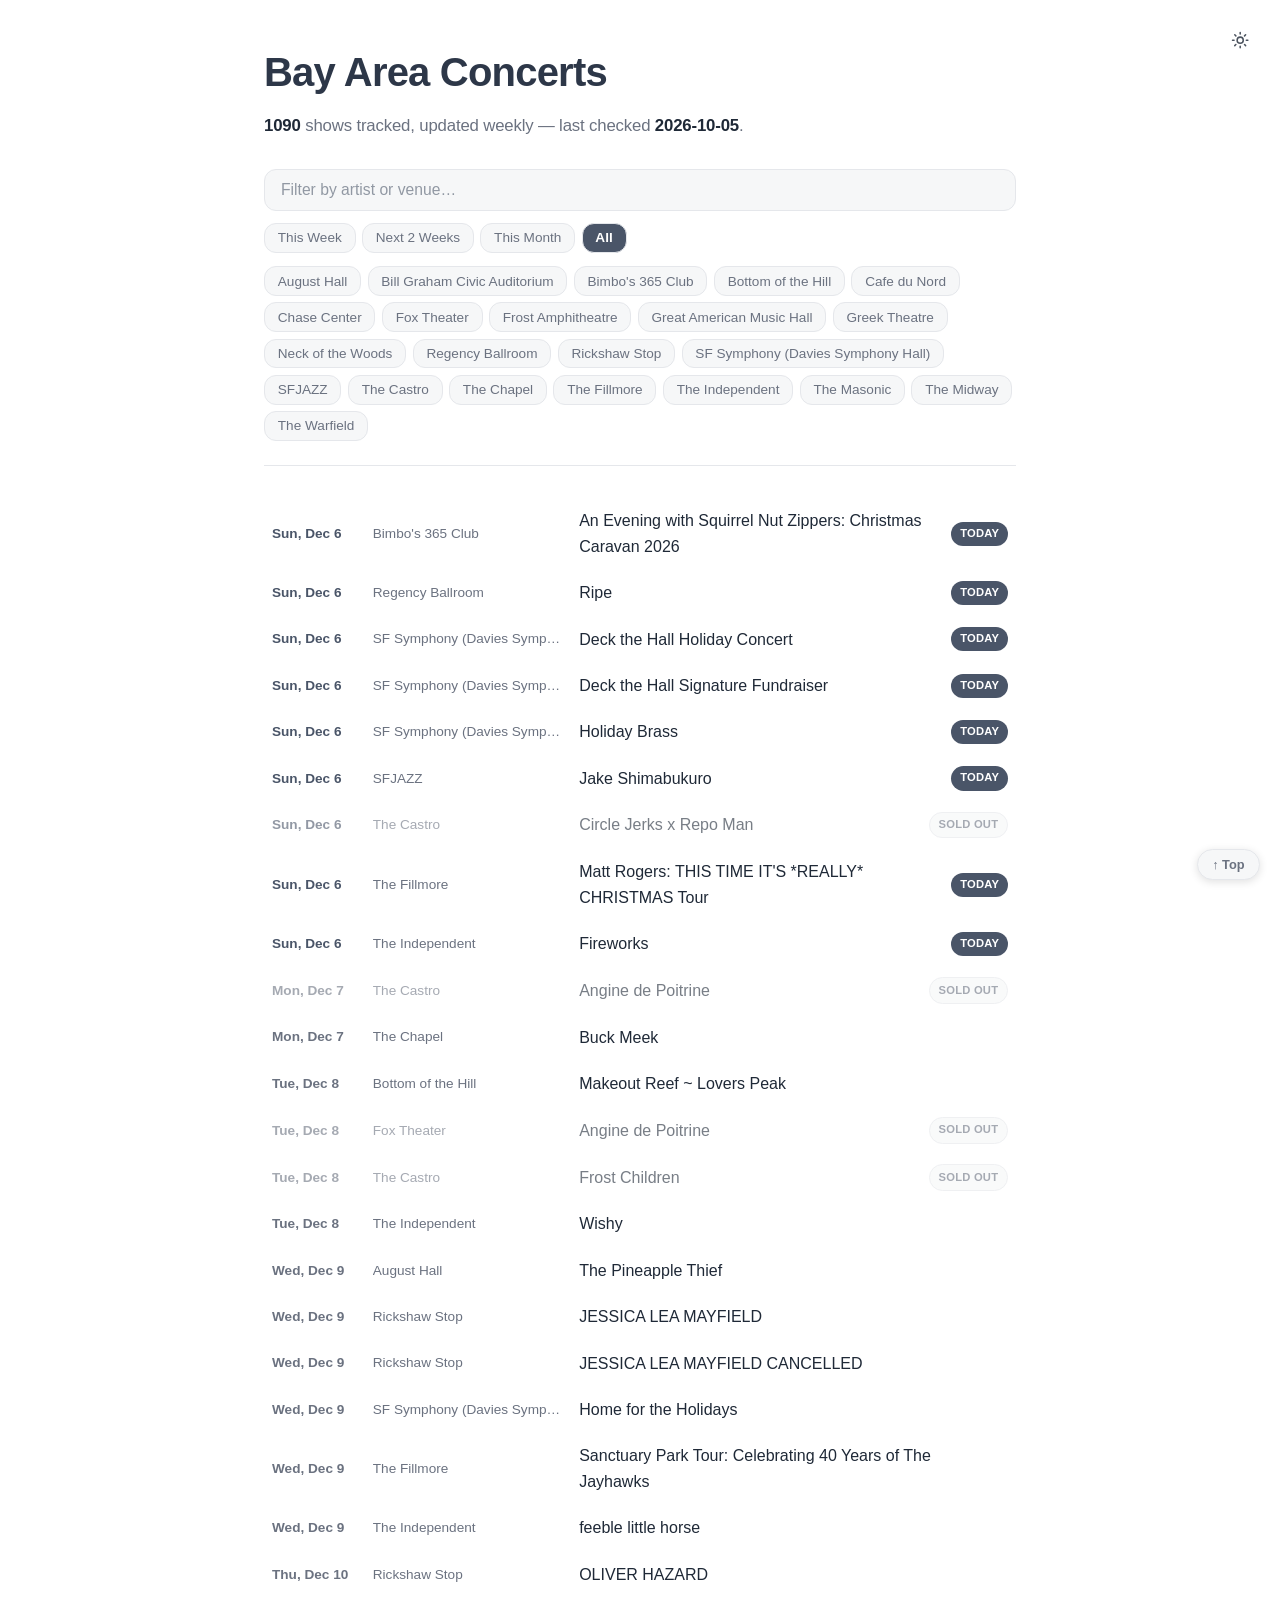
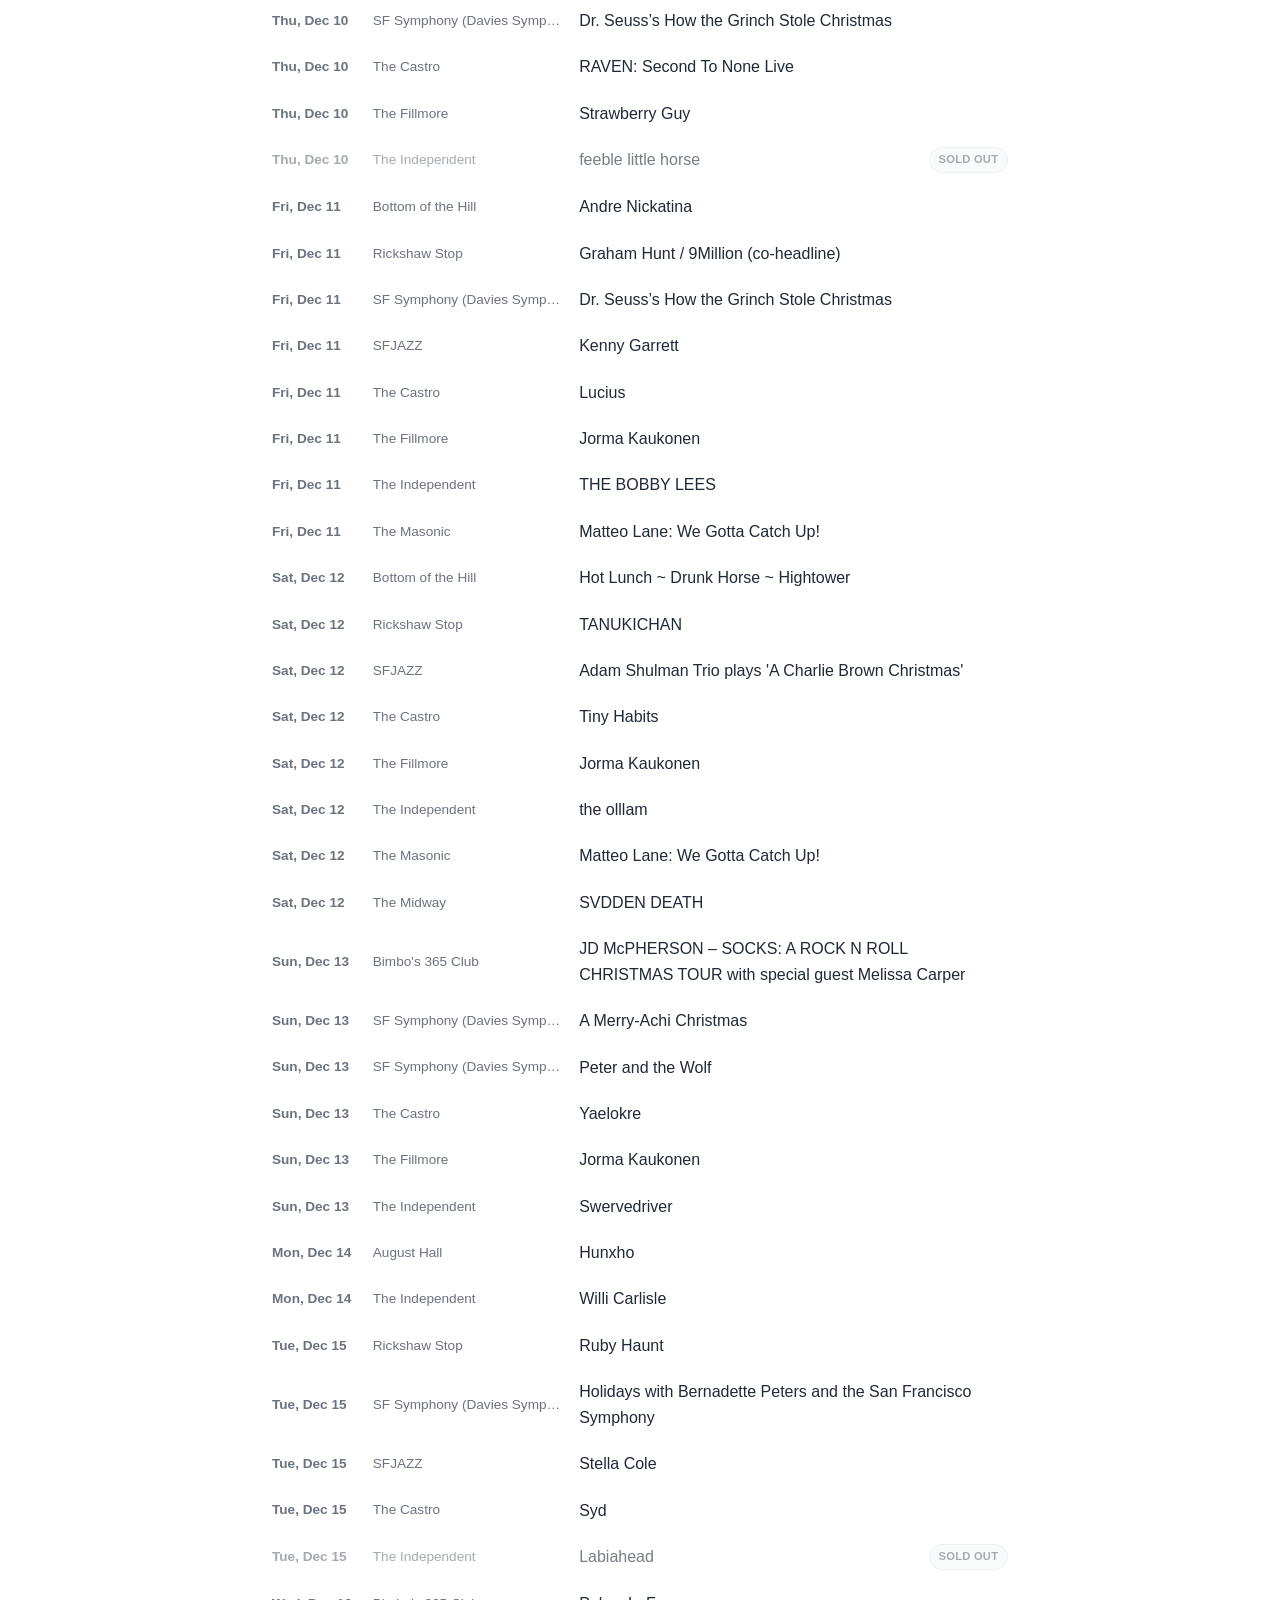
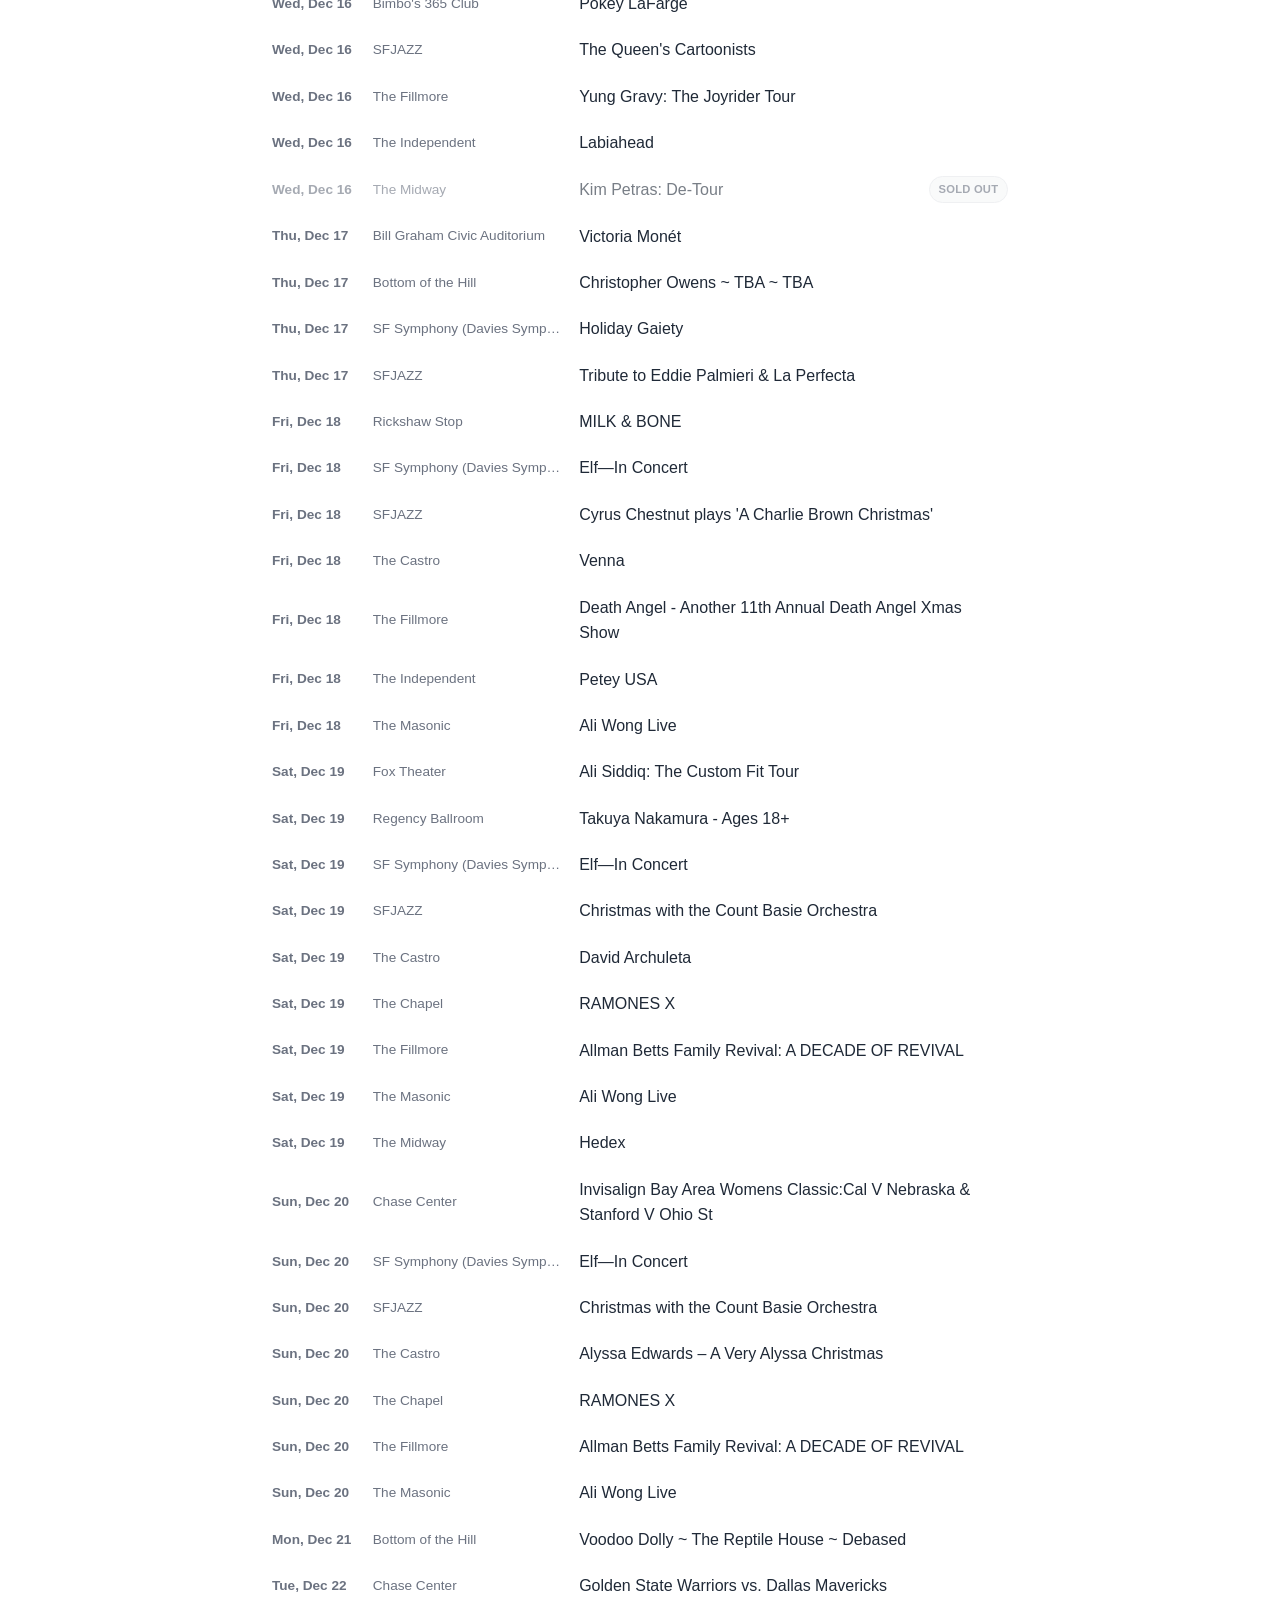
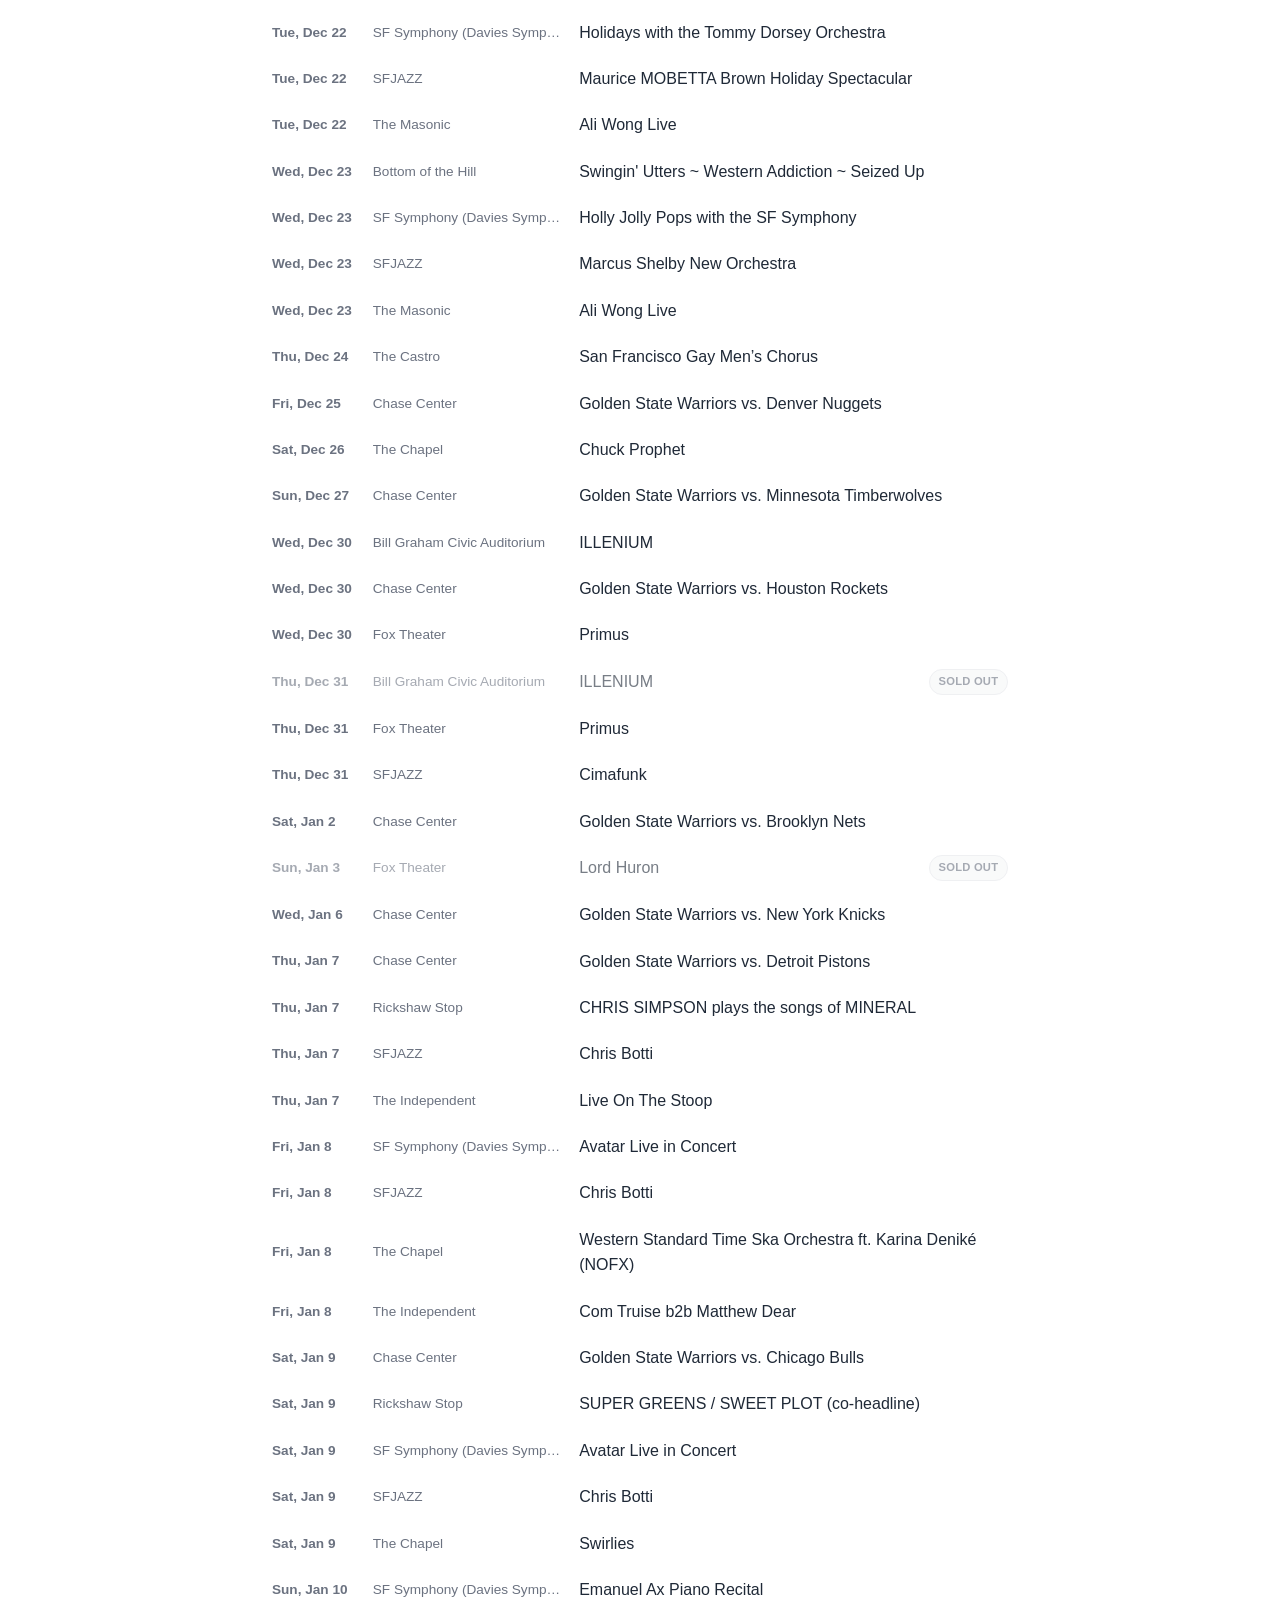
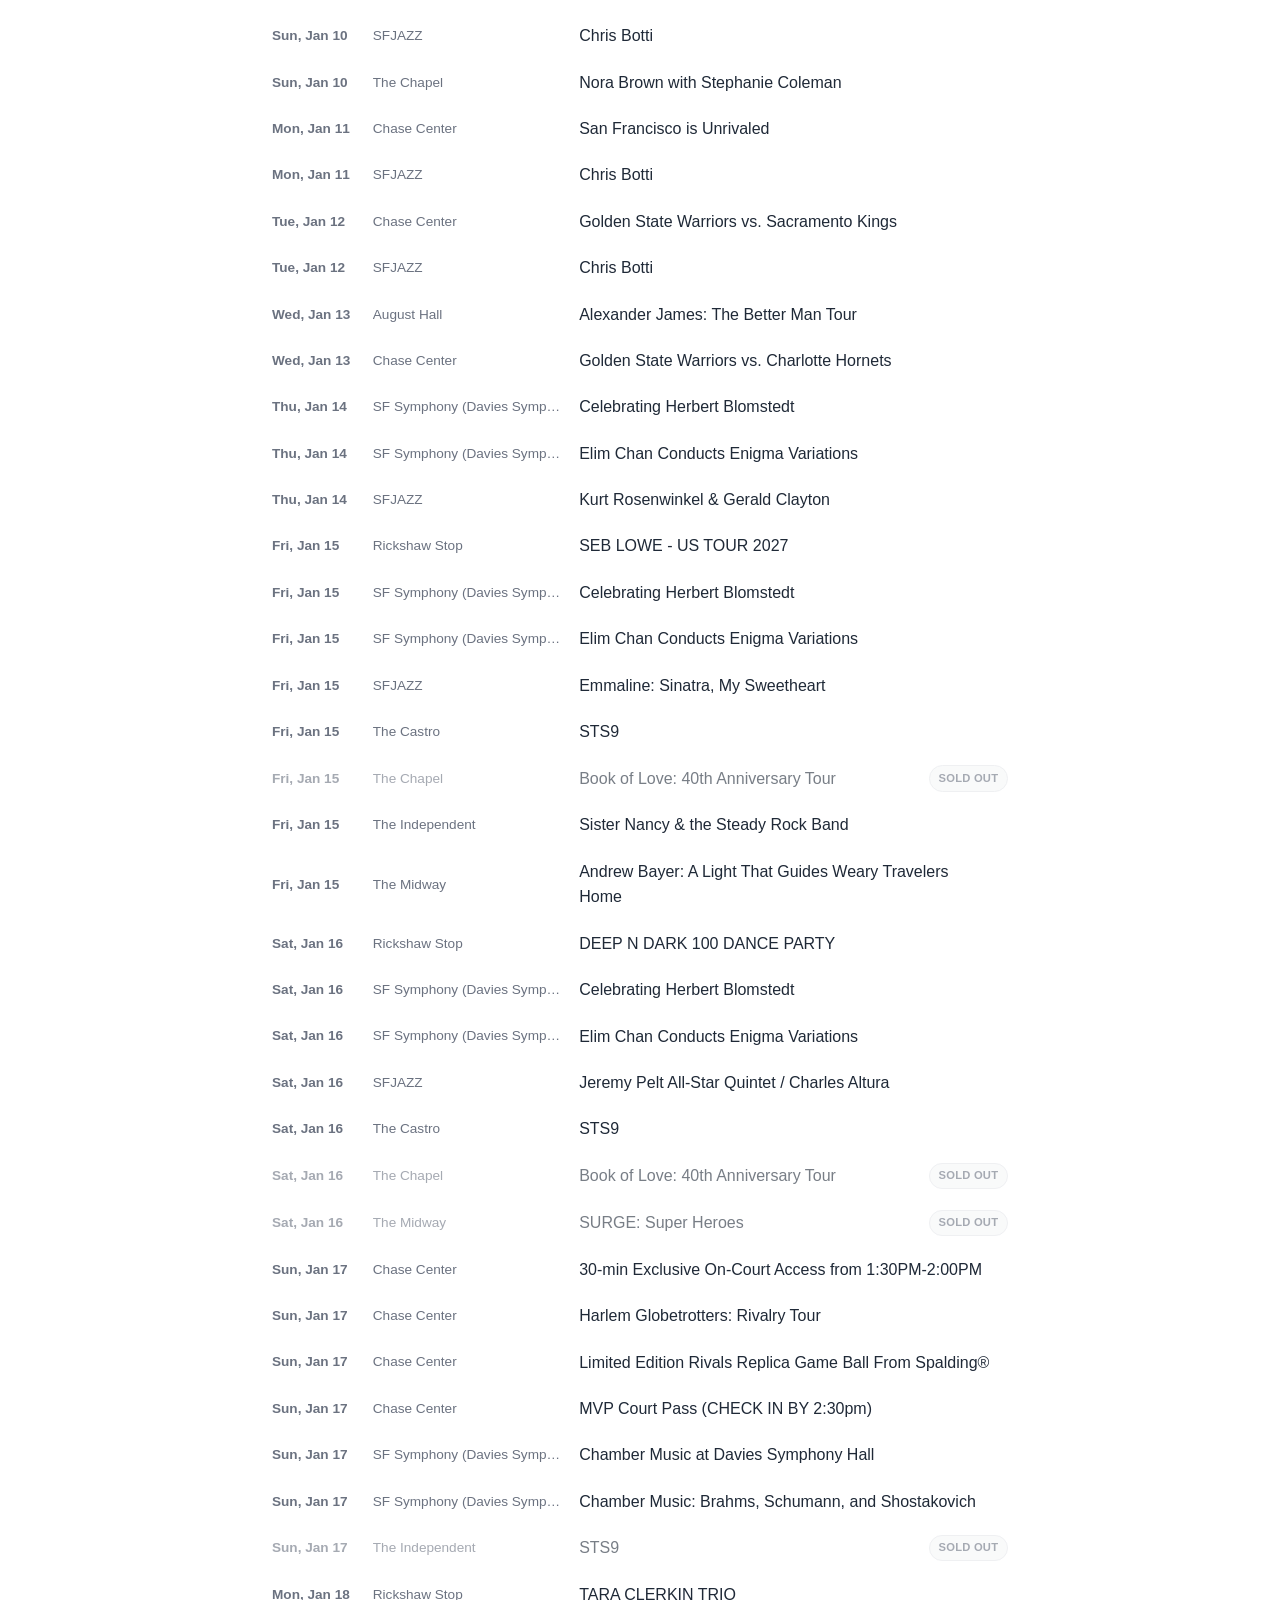
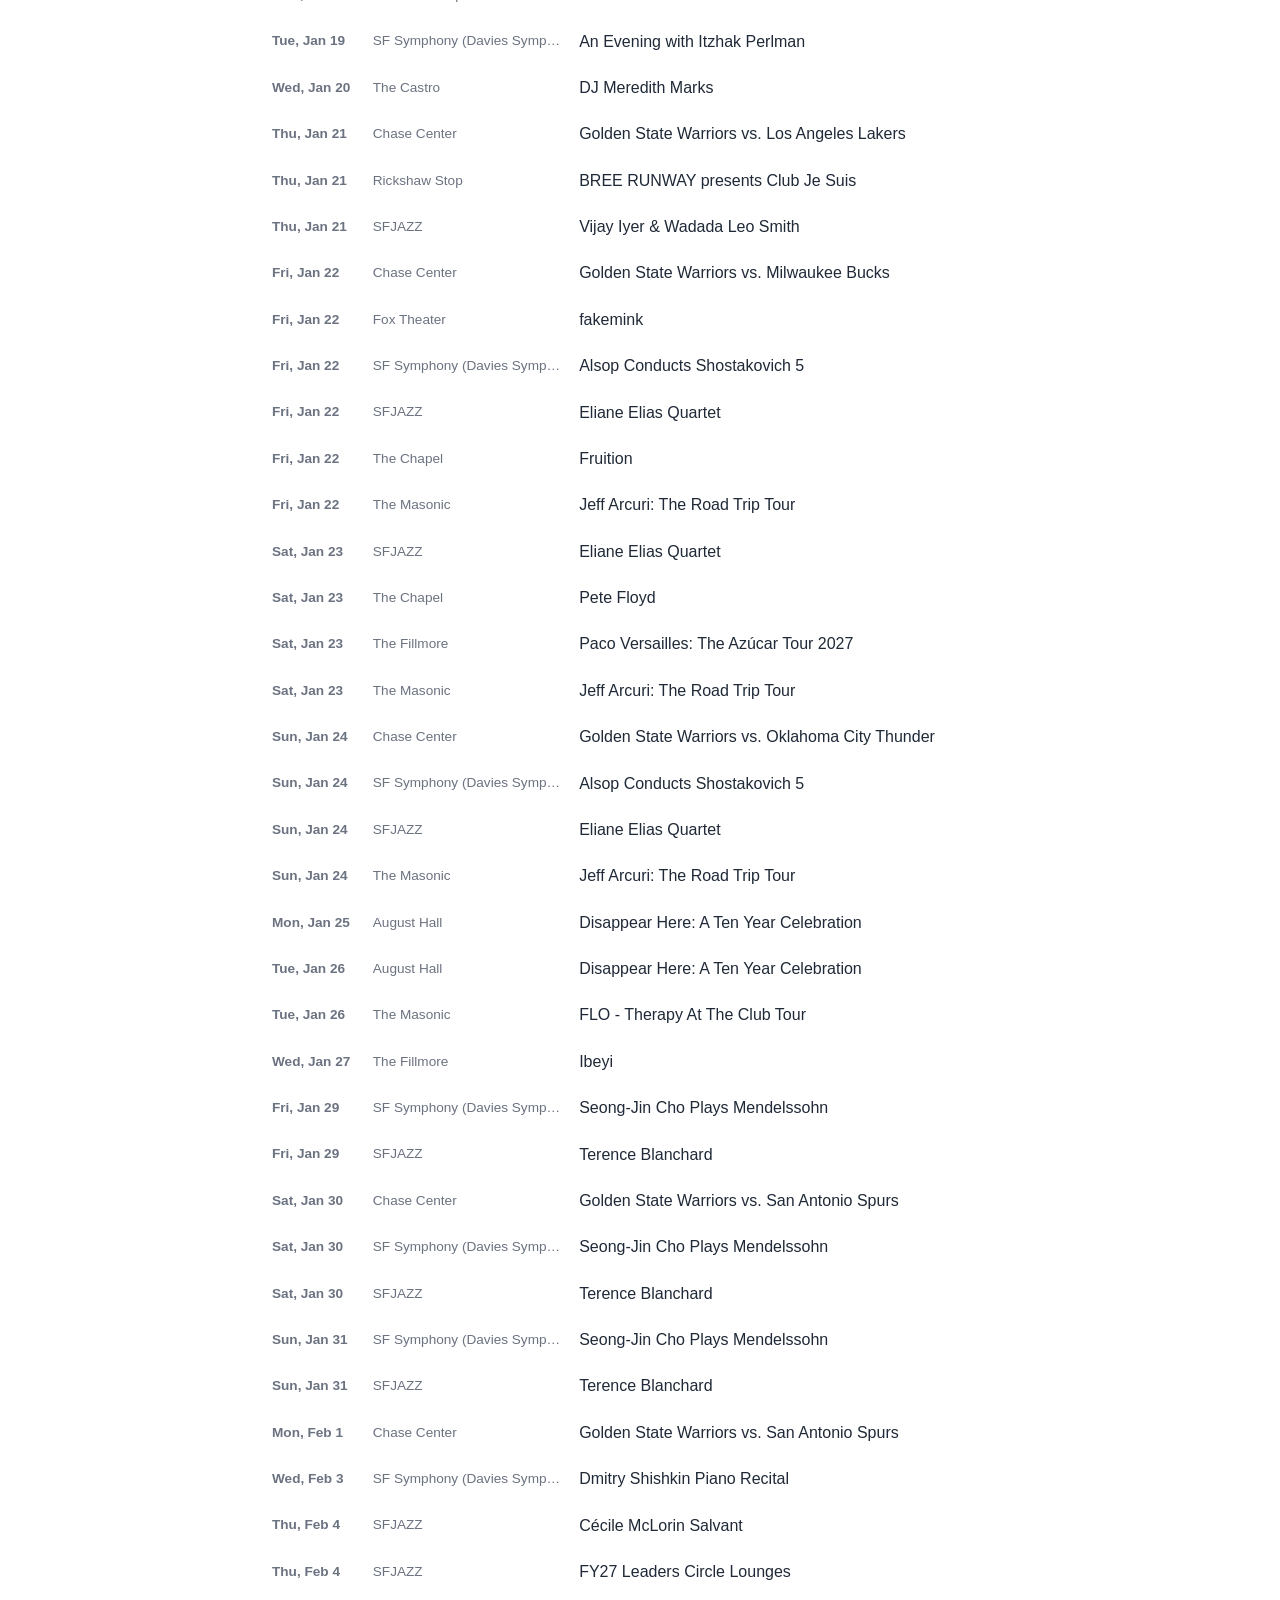
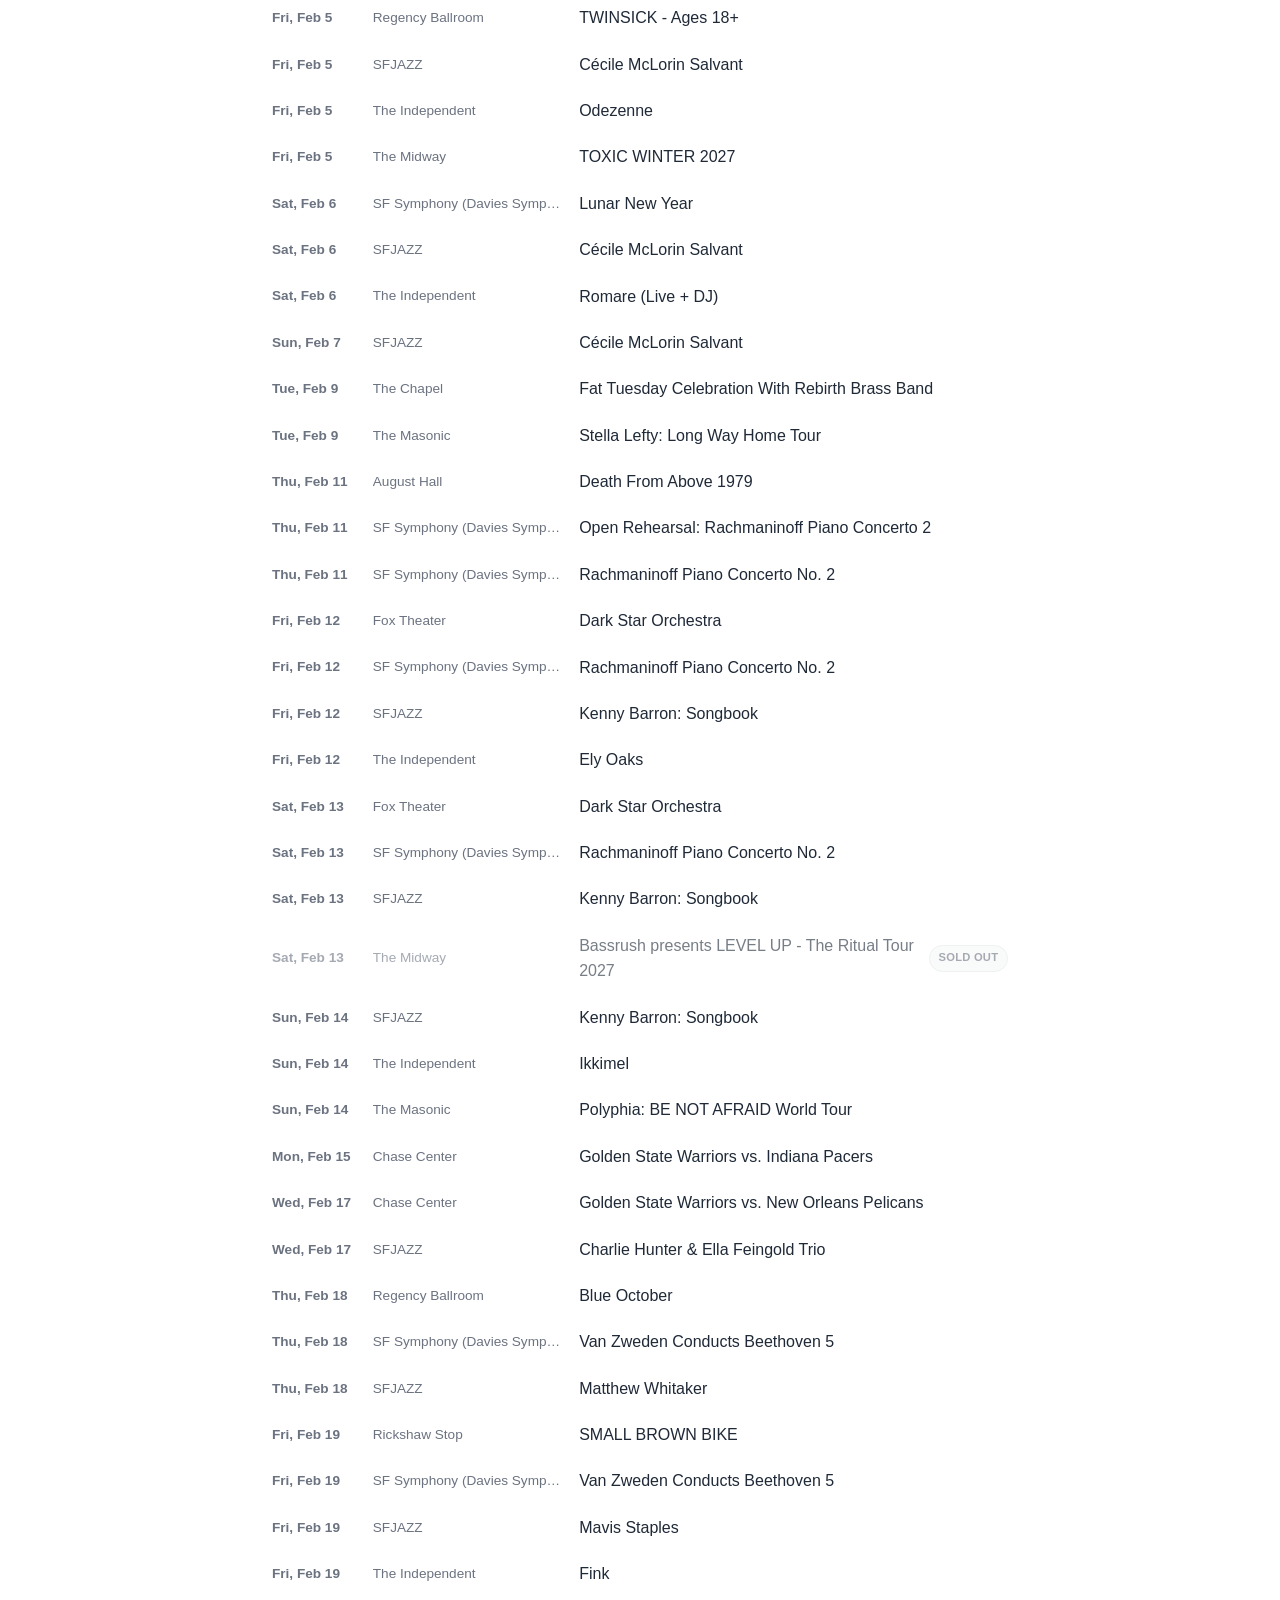
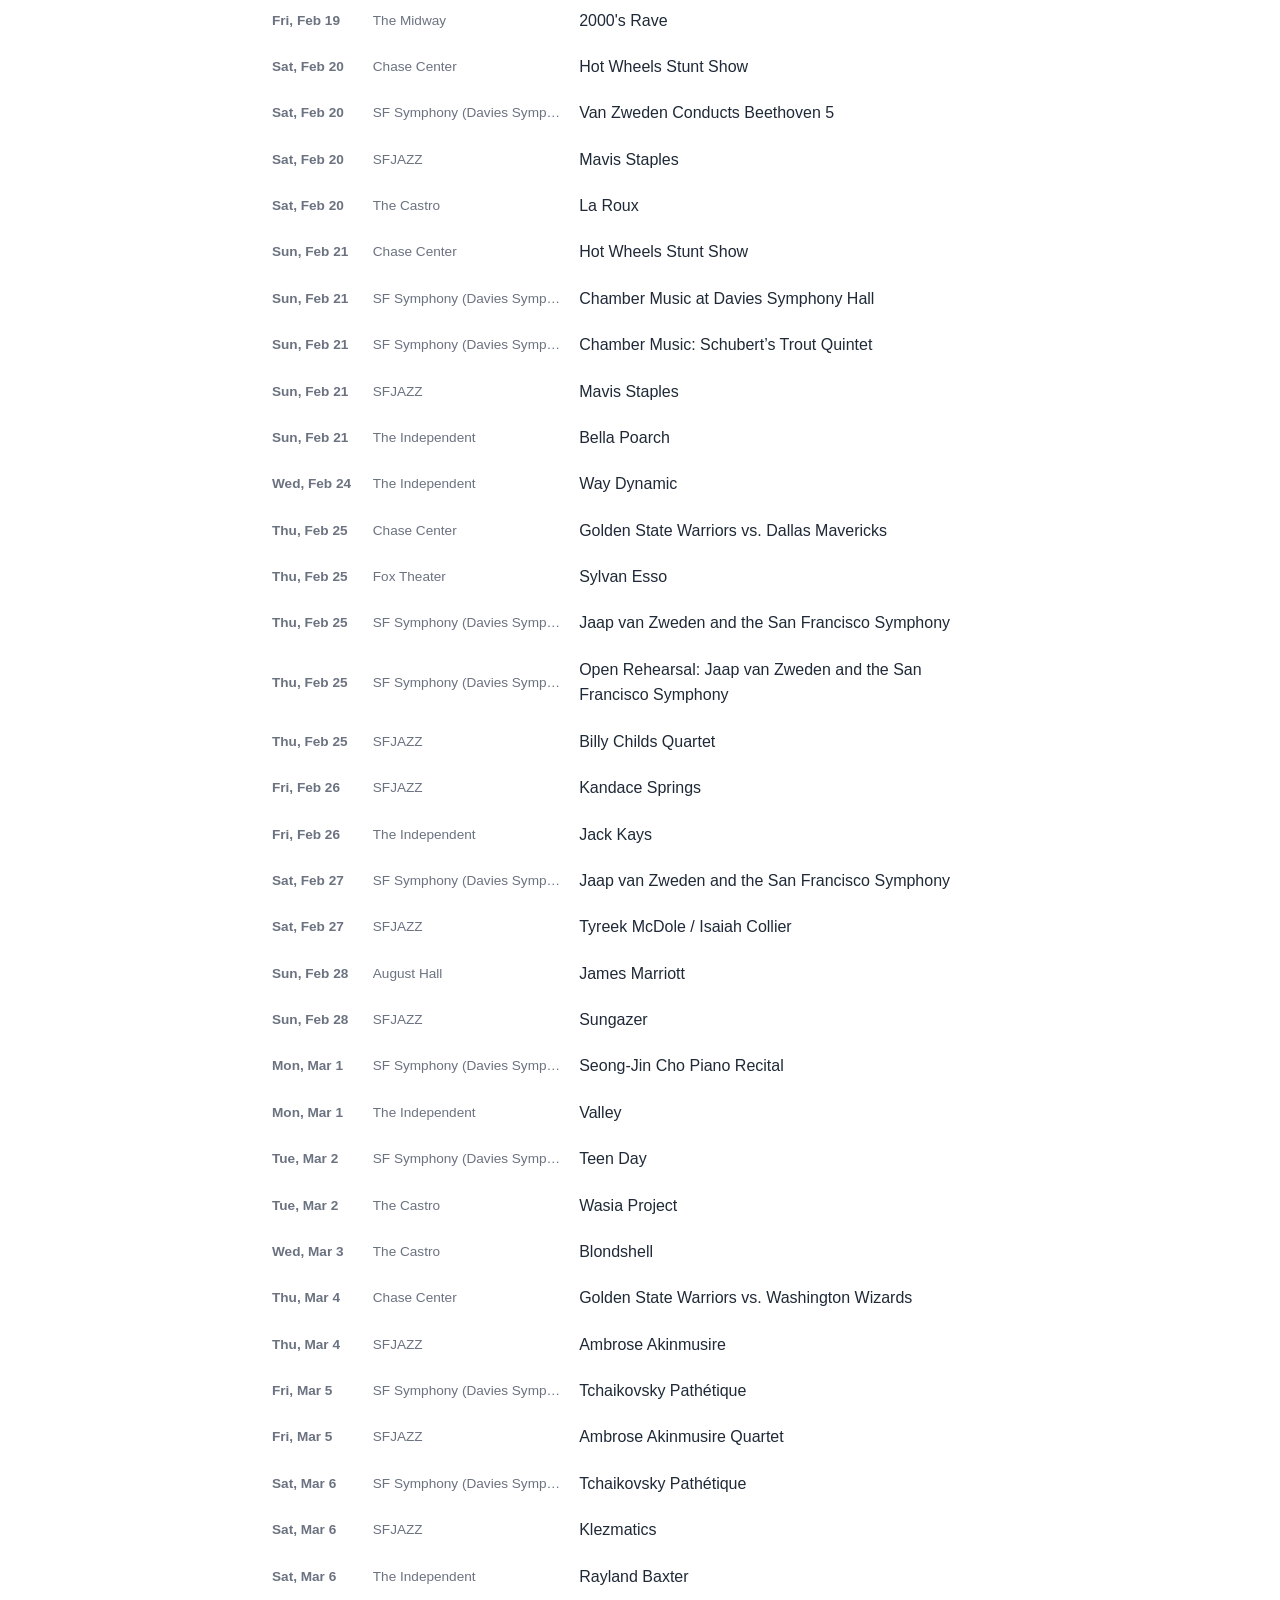
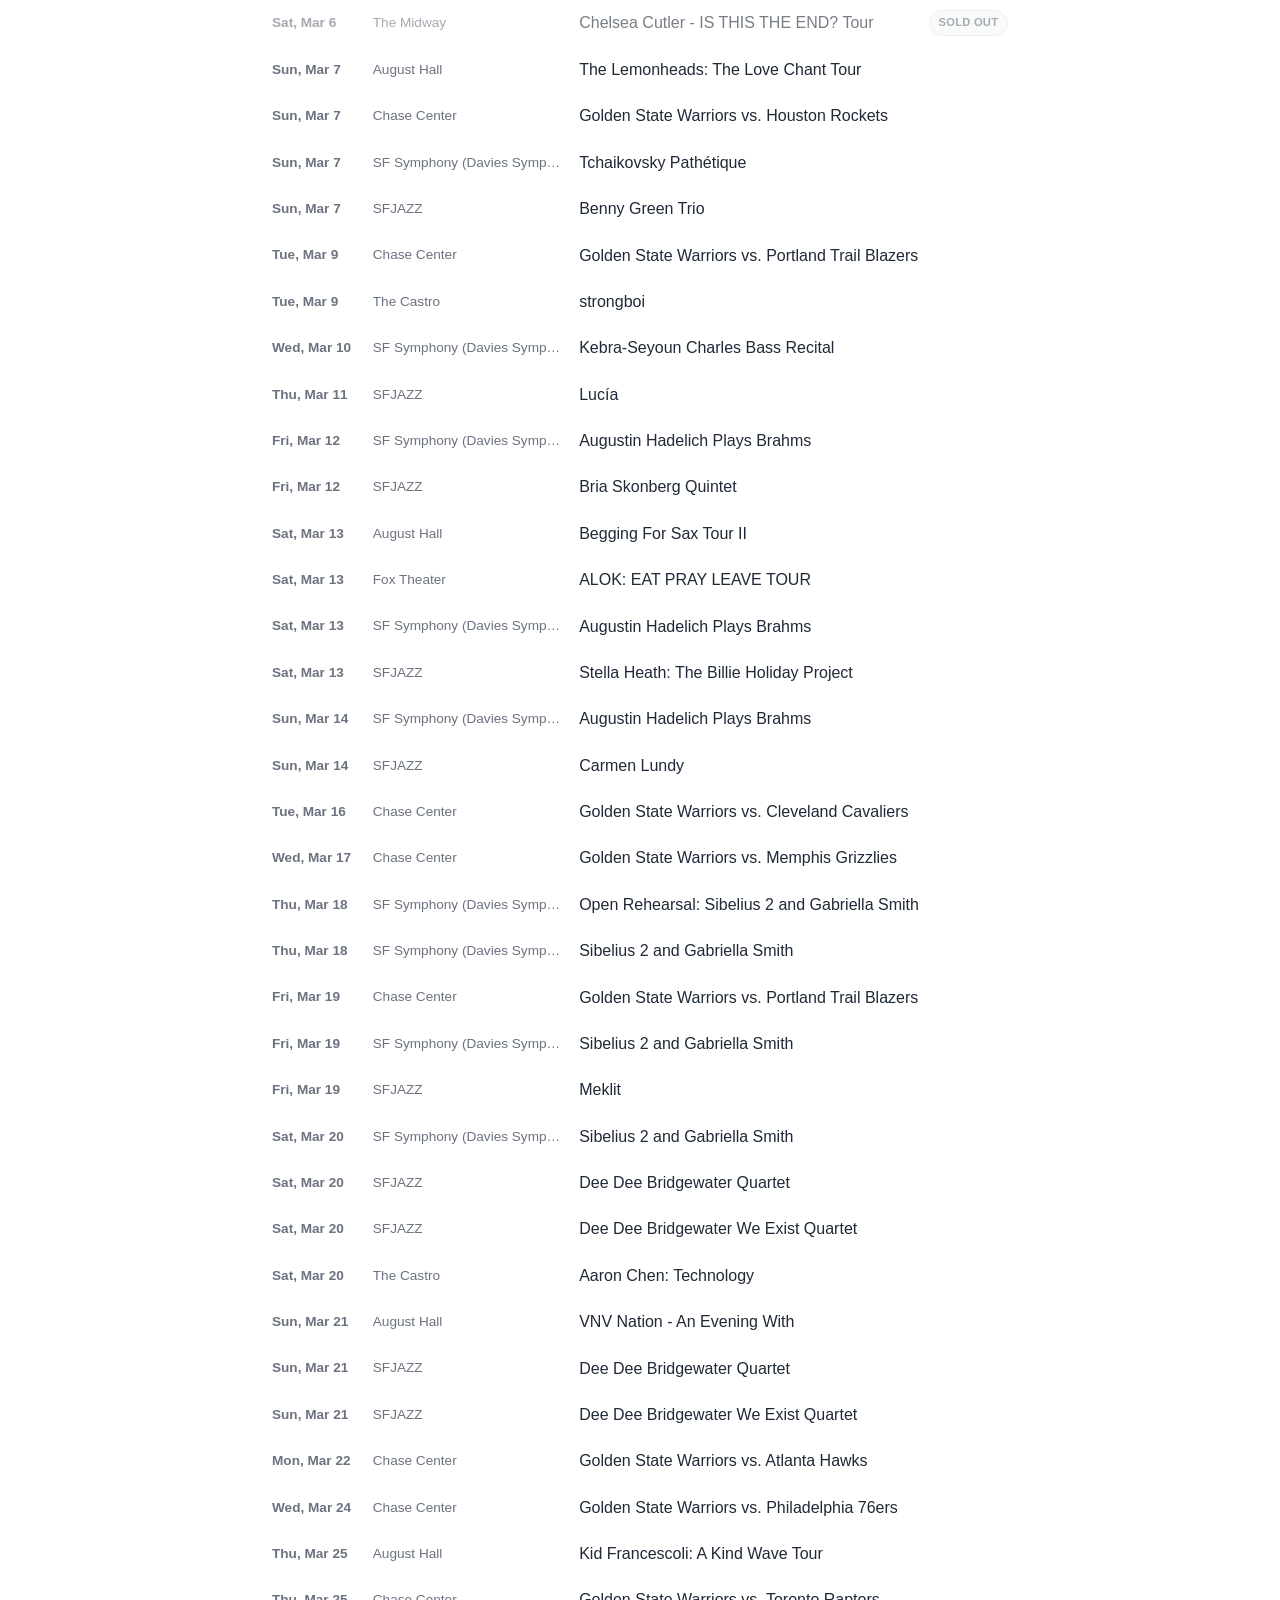
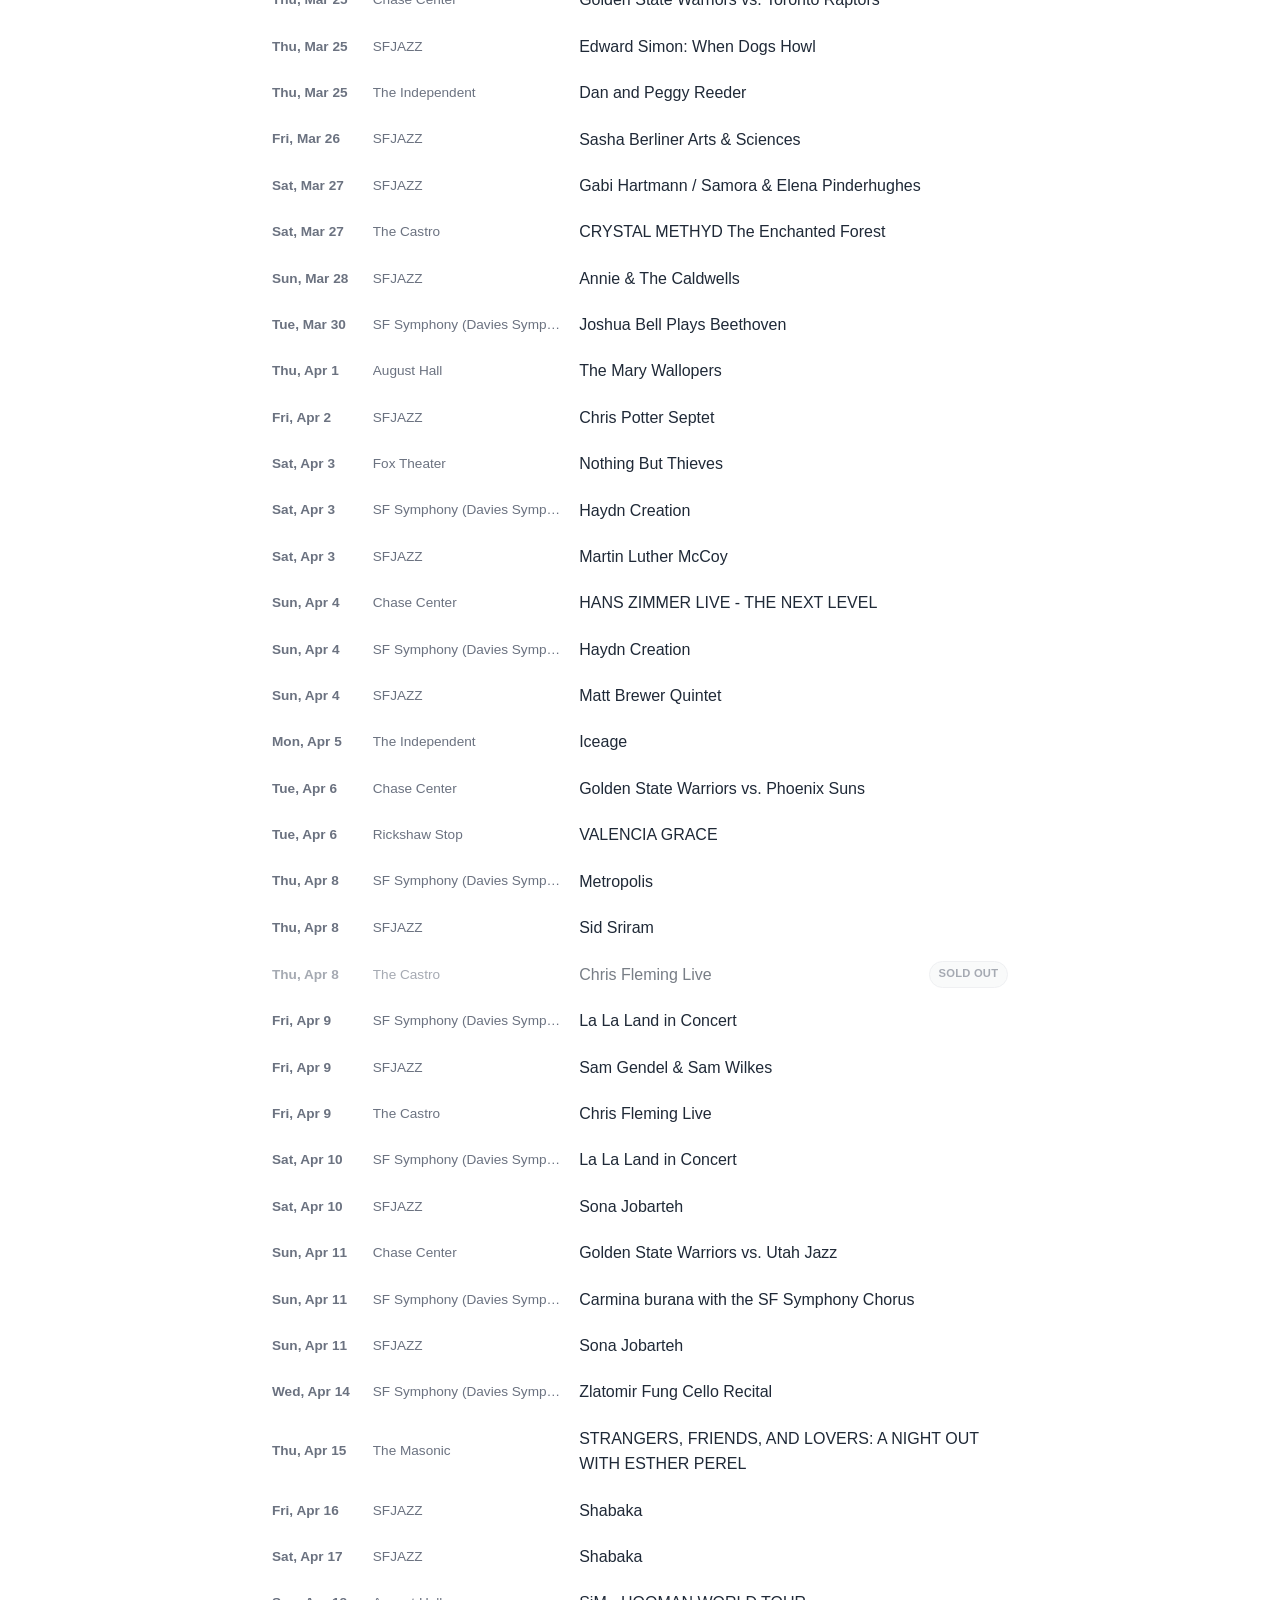
==== index.html @ 89d5c7cb "Publish site 2026-10-06T01:01:52Z" ====
<!doctype html>
<html lang="en">
<head>
<meta charset="utf-8">
<meta name="viewport" content="width=device-width, initial-scale=1.0">
<title>Bay Area Concerts</title>
<meta name="description" content="Weekly-refreshed concert listings across Bay Area venues — Fillmore, Warfield, Independent, Bottom of the Hill, and more.">
<link rel="icon" href="data:image/svg+xml,%3Csvg xmlns='http://www.w3.org/2000/svg' viewBox='0 0 100 100'%3E%3Crect width='100' height='100' fill='%2315130f'/%3E%3Ctext x='50' y='68' font-size='60' text-anchor='middle' fill='%23ff5433'%3E%E2%99%AB%3C/text%3E%3C/svg%3E">
<style>
/* Tokens ported directly from shaanvaidya.github.io/css/style.css for
   visual consistency across both sites. */

:root {
  --bg: #ffffff;
  --bg-raised: #f6f7f8;
  --bg-row-hover: #eef0f2;
  --text: #1f2937;
  --primary: #2d3748;
  --accent: #4a5568;
  --text-dim: #6b7280;
  --text-faint: #9198a3;
  --line: #e5e7eb;
  --radius: 12px;

  --font: -apple-system, BlinkMacSystemFont, "Segoe UI", Roboto, "Helvetica Neue", Arial, sans-serif;
}

:root[data-theme="dark"] {
  --bg: #1a1a1a;
  --bg-raised: #232323;
  --bg-row-hover: #2a2a2a;
  --text: #f3f4f6;
  --primary: #e2e8f0;
  --accent: #cbd5e0;
  --text-dim: #a3a9b3;
  --text-faint: #6b7178;
  --line: #2d2d2d;
}

@media (prefers-color-scheme: dark) {
  :root:not([data-theme="light"]) {
    --bg: #1a1a1a;
    --bg-raised: #232323;
    --bg-row-hover: #2a2a2a;
    --text: #f3f4f6;
    --primary: #e2e8f0;
    --accent: #cbd5e0;
    --text-dim: #a3a9b3;
    --text-faint: #6b7178;
    --line: #2d2d2d;
  }
}

* { box-sizing: border-box; }

body {
  margin: 0;
  background: var(--bg);
  color: var(--text);
  font-family: var(--font);
  font-size: 16px;
  line-height: 1.6;
  -webkit-font-smoothing: antialiased;
}

.wrap {
  max-width: 800px;
  margin: 0 auto;
  padding: 3rem 1.5rem 6rem;
}

/* ---- header ---- */

.masthead h1 {
  font-size: clamp(2rem, 6vw, 2.5rem);
  font-weight: 600;
  letter-spacing: -0.02em;
  line-height: 1.2;
  margin: 0 0 1rem;
  color: var(--primary);
}

.sub {
  font-size: 1.05rem;
  line-height: 1.7;
  letter-spacing: -0.01em;
  color: var(--text-dim);
  margin: 0 0 1.75rem;
}

.sub b {
  color: var(--text);
  font-weight: 600;
}

.theme-toggle {
  position: fixed;
  top: 20px;
  right: 20px;
  background: transparent;
  border: none;
  cursor: pointer;
  padding: 8px;
  z-index: 1000;
  color: var(--text);
  opacity: 0.8;
  border-radius: 50%;
  width: 40px;
  height: 40px;
  display: flex;
  align-items: center;
  justify-content: center;
  transition: all 0.2s ease;
}

.theme-toggle:hover, .theme-toggle:focus-visible {
  opacity: 1;
  background: rgba(0, 0, 0, 0.05);
  outline: none;
}

:root[data-theme="dark"] .theme-toggle:hover { background: rgba(255, 255, 255, 0.08); }

@media (prefers-color-scheme: dark) {
  :root:not([data-theme="light"]) .theme-toggle:hover { background: rgba(255, 255, 255, 0.08); }
}

.theme-toggle svg { width: 1.15rem; height: 1.15rem; }
.theme-toggle .icon-moon { display: none; }
body.theme-is-dark .theme-toggle .icon-sun { display: none; }
body.theme-is-dark .theme-toggle .icon-moon { display: block; }

.scroll-buttons {
  position: fixed;
  bottom: 20px;
  right: 20px;
  z-index: 1000;
  display: flex;
  flex-direction: column;
  align-items: flex-end;
  gap: 8px;
}

.scroll-button {
  font-family: var(--font);
  font-size: 0.8rem;
  font-weight: 600;
  background: var(--bg-raised);
  border: 1px solid var(--line);
  cursor: pointer;
  padding: 0.45rem 0.9rem;
  color: var(--text-dim);
  opacity: 0;
  visibility: hidden;
  border-radius: 999px;
  white-space: nowrap;
  box-shadow: 0 2px 8px rgba(0, 0, 0, 0.12);
  transition: opacity 0.2s ease, visibility 0.2s ease, background 0.2s ease, color 0.2s ease;
}

.scroll-button.visible {
  opacity: 0.92;
  visibility: visible;
}

.scroll-button:hover, .scroll-button:focus-visible {
  opacity: 1;
  color: var(--text);
  background: var(--bg-row-hover);
  outline: none;
}

/* ---- controls ---- */

.controls {
  display: flex;
  flex-direction: column;
  gap: 0.75rem;
  margin-bottom: 2rem;
  padding-bottom: 1.5rem;
  border-bottom: 1px solid var(--line);
}

.search-input {
  width: 100%;
  background: var(--bg-raised);
  border: 1px solid var(--line);
  color: var(--text);
  font-family: var(--font);
  font-size: 0.98rem;
  padding: 0.7rem 1rem;
  border-radius: var(--radius);
}

.search-input::placeholder { color: var(--text-faint); }

.search-input:focus {
  outline: none;
  border-color: var(--accent);
}

.quick-range, .venue-pills {
  display: flex;
  flex-wrap: wrap;
  gap: 0.4rem;
}

.quick-range button, .venue-pills button {
  font-family: var(--font);
  font-size: 0.85rem;
  color: var(--text-dim);
  background: var(--bg-raised);
  border: 1px solid var(--line);
  border-radius: var(--radius);
  padding: 0.4rem 0.8rem;
  white-space: nowrap;
  cursor: pointer;
  transition: all 0.2s ease;
}

.quick-range button:hover, .venue-pills button:hover,
.quick-range button:focus-visible, .venue-pills button:focus-visible {
  color: var(--text);
  background: var(--bg-row-hover);
}

.quick-range button.active, .venue-pills button.active {
  background: var(--accent);
  color: var(--bg);
  font-weight: 600;
}

.venue-pills { padding-top: 0.1rem; }

/* ---- listing rows ---- */

.show-row {
  display: grid;
  grid-template-columns: 5.4rem 12rem 1fr auto;
  gap: 0.9rem;
  align-items: center;
  padding: 0.65rem 0.5rem;
  border-radius: 8px;
  text-decoration: none;
  color: inherit;
}

.show-row:hover, .show-row:focus-visible {
  background: var(--bg-row-hover);
  outline: none;
}

.show-row .date {
  font-size: 0.85rem;
  font-weight: 600;
  color: var(--text-dim);
  white-space: nowrap;
}

.show-row.soon .date { color: var(--accent); }

.show-row .venue {
  font-size: 0.85rem;
  font-weight: 500;
  color: var(--text-dim);
  overflow: hidden;
  text-overflow: ellipsis;
  white-space: nowrap;
}

.show-row .title {
  font-size: 1rem;
  color: var(--text);
}

.show-row .tags {
  display: flex;
  gap: 0.35rem;
}

.show-row .tag {
  font-size: 0.7rem;
  font-weight: 600;
  letter-spacing: 0.02em;
  text-transform: uppercase;
  border-radius: 999px;
  padding: 0.2rem 0.55rem;
  white-space: nowrap;
}

.show-row .tag-soon {
  color: var(--bg);
  background: var(--accent);
}

.show-row .tag-new {
  color: var(--accent);
  background: transparent;
  border: 1px solid var(--accent);
}

.show-row .tag-sold-out {
  color: var(--text-dim);
  background: var(--bg-raised);
  border: 1px solid var(--line);
}

.show-row.sold-out { opacity: 0.6; }
.show-row.sold-out:hover { opacity: 0.85; }

.empty-state {
  color: var(--text-dim);
  padding: 2.5rem 0;
  text-align: center;
  display: none;
}

.hidden { display: none !important; }

footer {
  margin-top: 3rem;
  padding-top: 1.5rem;
  border-top: 1px solid var(--line);
  font-size: 0.9rem;
  color: var(--text-dim);
  line-height: 1.8;
}

footer a {
  color: var(--accent);
  text-decoration: underline;
  text-underline-offset: 0.2em;
  text-decoration-thickness: 0.1em;
}

footer a:hover {
  color: var(--primary);
  text-decoration-thickness: 0.15em;
}

@media (max-width: 560px) {
  .show-row {
    grid-template-columns: 1fr auto;
    gap: 0.1rem 0.9rem;
  }
  .show-row .date { grid-area: 1 / 1; }
  .show-row .tags { grid-area: 1 / 2; justify-self: end; }
  .show-row .title { grid-area: 2 / 1 / 3 / 3; }
  .show-row .venue { grid-area: 3 / 1 / 4 / 3; font-size: 0.78rem; }
}

</style>
<script>
(function () {
  var saved = localStorage.getItem("theme");
  if (saved === "dark" || saved === "light") {
    document.documentElement.setAttribute("data-theme", saved);
  }
})();
</script>
</head>
<body>
  <button id="theme-toggle" class="theme-toggle" type="button" aria-label="Toggle dark and light theme">
    <svg class="icon-sun" viewBox="0 0 24 24" fill="none" stroke="currentColor" stroke-width="2" stroke-linecap="round"><circle cx="12" cy="12" r="4"></circle><path d="M12 2v2M12 20v2M4.93 4.93l1.41 1.41M17.66 17.66l1.41 1.41M2 12h2M20 12h2M4.93 19.07l1.41-1.41M17.66 6.34l1.41-1.41"></path></svg>
    <svg class="icon-moon" viewBox="0 0 24 24" fill="none" stroke="currentColor" stroke-width="2" stroke-linecap="round" stroke-linejoin="round"><path d="M21 12.79A9 9 0 1111.21 3 7 7 0 0021 12.79z"></path></svg>
  </button>

  <div class="scroll-buttons">
    <button id="scroll-top" class="scroll-button" type="button" aria-label="Scroll to top">&uarr; Top</button>
  </div>

  <div class="wrap">
    <header class="masthead">
      <h1>Bay Area Concerts</h1>
    </header>
    <p class="sub">
      <b id="stat-total">1090</b> shows tracked, updated weekly &mdash; last checked <b id="stat-date">2026-10-05</b>.
    </p>

    <div class="controls">
      <input class="search-input" id="search" type="text" placeholder="Filter by artist or venue&hellip;" autocomplete="off">
      <div class="quick-range" id="quick-range">
        <button type="button" data-range="week">This Week</button>
        <button type="button" data-range="2weeks">Next 2 Weeks</button>
        <button type="button" data-range="month">This Month</button>
        <button type="button" data-range="all" class="active">All</button>
      </div>
      <div class="venue-pills" id="venue-pills"></div>
    </div>

    <div id="list"></div>
    <p class="empty-state" id="empty-state">No shows match your filters.</p>

    <footer>
      <p>Sources: Live Nation &middot; Another Planet Entertainment &middot; venue calendar pages &middot; Ticketmaster &middot; Bottom of the Hill RSS.</p>
      <p>Built from <a href="https://github.com/shaanvaidya/automations" target="_blank" rel="noopener">github.com/shaanvaidya/automations</a> &middot; source at <a href="https://github.com/shaanvaidya/BayAreaConcerts" target="_blank" rel="noopener">github.com/shaanvaidya/BayAreaConcerts</a>.</p>
    </footer>
  </div>

  <script id="show-data" type="application/json">{"shows": [{"venue": "August Hall", "title": "Nick Hakim", "date": "2026-10-05", "url": "https://www.livenation.com/event/G5vYZ_5Uqo2ue/nick-hakim", "first_seen": "2026-07-18", "sold_out": false}, {"venue": "Bottom of the Hill", "title": "The Rat Utopia Experiment  : False Flag ~ Fatale", "date": "2026-10-05", "url": "http://www.bottomofthehill.com/20261005.html", "first_seen": "2026-08-31", "sold_out": false}, {"venue": "Bottom of the Hill", "title": "The Rat Utopia Experiment  ~ TBA ~ TBA", "date": "2026-10-05", "url": "http://www.bottomofthehill.com/20261005.html", "first_seen": "2026-08-10", "sold_out": false}, {"venue": "Cafe du Nord", "title": "anaiis with special guest Elliott Skinner", "date": "2026-10-05", "url": "https://cafedunord.com/tm-event/anaiis/", "first_seen": "2026-09-07", "sold_out": false}, {"venue": "Cafe du Nord", "title": "Mountain Grass Unit", "date": "2026-10-05", "url": "https://cafedunord.com/tm-event/mountain-grass-unit-appalachian-smoke-tour/", "first_seen": "2026-09-07", "sold_out": true}, {"venue": "Neck of the Woods", "title": "Salsa Crazy Mondays", "date": "2026-10-05", "url": "https://www.neckofthewoodssf.com/tm-event/salsa-crazy-mondays-9/", "first_seen": "2026-09-28", "sold_out": false}, {"venue": "The Castro", "title": "She & Him", "date": "2026-10-05", "url": "https://apeconcerts.com/events/she-him-261005/", "first_seen": "2026-07-18", "sold_out": true}, {"venue": "The Chapel", "title": "Lee DeWyze", "date": "2026-10-05", "url": "https://wl.seetickets.us/event/lee-dewyze/702686?afflky=TheChapel", "first_seen": "2026-08-24", "sold_out": false}, {"venue": "The Chapel", "title": "Lilyisthatyou", "date": "2026-10-05", "url": "https://wl.seetickets.us/event/lilyisthatyou/689080?afflky=TheChapel", "first_seen": "2026-10-05", "sold_out": false}, {"venue": "The Masonic", "title": "EsDeeKid - Council House Rat Tour", "date": "2026-10-05", "url": "https://www.livenation.com/event/G5vYZ_2eEDliJ/esdeekid-council-house-rat-tour", "first_seen": "2026-08-03", "sold_out": false}, {"venue": "Bottom of the Hill", "title": "zzzahara ~ Faerybabyy :: fime", "date": "2026-10-06", "url": "http://www.bottomofthehill.com/20261006.html", "first_seen": "2026-09-07", "sold_out": false}, {"venue": "Bottom of the Hill", "title": "zzzahara ~ Faerybabyy ~ TBA", "date": "2026-10-06", "url": "http://www.bottomofthehill.com/20261006.html", "first_seen": "2026-08-31", "sold_out": false}, {"venue": "Cafe du Nord", "title": "Arrows In Action", "date": "2026-10-06", "url": "https://cafedunord.com/tm-event/arrows-in-action-i-think-weve-toured-here-before-sf-ca/", "first_seen": "2026-09-14", "sold_out": true}, {"venue": "Chase Center", "title": "Golden State Warriors vs. Los Angeles Lakers", "date": "2026-10-06", "url": "https://www.ticketmaster.com/golden-state-warriors-vs-los-angeles-san-francisco-california-10-06-2026/event/1C0064EABC593918", "first_seen": "2026-07-20", "sold_out": false}, {"venue": "Fox Theater", "title": "Cavetown", "date": "2026-10-06", "url": "https://apeconcerts.com/events/cavetown-261006/", "first_seen": "2026-07-18", "sold_out": false}, {"venue": "Great American Music Hall", "title": "The Menzingers: Everything I Ever Saw North American Tour", "date": "2026-10-06", "url": "https://wl.seetickets.us/event/the-menzingers-everything-i-ever-saw-north-american-tour/688932?afflky=GreatAmericanMusicHall", "first_seen": "2026-09-21", "sold_out": true}, {"venue": "Greek Theatre", "title": "JUNGLE – World Tour 2026", "date": "2026-10-06", "url": "https://apeconcerts.com/events/jungle-261006/", "first_seen": "2026-07-18", "sold_out": true}, {"venue": "Neck of the Woods", "title": "Karaoke Tuesday", "date": "2026-10-06", "url": "https://www.neckofthewoodssf.com/tm-event/karaoke-tuesday-14/", "first_seen": "2026-09-28", "sold_out": false}, {"venue": "Neck of the Woods", "title": "Popstar Booty Camp Dance Performance", "date": "2026-10-06", "url": "https://www.neckofthewoodssf.com/tm-event/popstar-booty-camp-dance-performance/", "first_seen": "2026-09-28", "sold_out": false}, {"venue": "The Castro", "title": "Sammy Rae & The Friends", "date": "2026-10-06", "url": "https://apeconcerts.com/events/sammy-rae-261006/", "first_seen": "2026-07-18", "sold_out": false}, {"venue": "The Chapel", "title": "Lilyisthatyou", "date": "2026-10-06", "url": "https://wl.seetickets.us/event/lilyisthatyou/689080?afflky=TheChapel", "first_seen": "2026-07-18", "sold_out": false}, {"venue": "The Fillmore", "title": "My Morning Jacket", "date": "2026-10-06", "url": "https://www.livenation.com/event/G5vYZ_6bQozZE/my-morning-jacket", "first_seen": "2026-07-18", "sold_out": false}, {"venue": "The Independent", "title": "Cure for Paranoia", "date": "2026-10-06", "url": "https://apeconcerts.com/events/cure-for-paranoia-261006/", "first_seen": "2026-08-10", "sold_out": false}, {"venue": "The Independent", "title": "Enter Shikari", "date": "2026-10-06", "url": "https://apeconcerts.com/events/enter-shikari-261006/", "first_seen": "2026-07-18", "sold_out": false}, {"venue": "The Warfield", "title": "Hokus Pokus Live!", "date": "2026-10-06", "url": "https://www.thewarfieldtheatre.com/events/detail/1454238", "first_seen": "2026-07-18", "sold_out": false}, {"venue": "August Hall", "title": "French Police", "date": "2026-10-07", "url": "https://www.livenation.com/event/G5vYZ_5SYAsEy/french-police", "first_seen": "2026-07-18", "sold_out": false}, {"venue": "Bill Graham Civic Auditorium", "title": "The Neighbourhood", "date": "2026-10-07", "url": "https://apeconcerts.com/events/the-neighbourhood-261007/", "first_seen": "2026-07-18", "sold_out": true}, {"venue": "Bottom of the Hill", "title": "The Spiral Electric ~ Fake Your Own Death ~ Silent Pictures", "date": "2026-10-07", "url": "http://www.bottomofthehill.com/20261007.html", "first_seen": "2026-08-24", "sold_out": false}, {"venue": "Cafe du Nord", "title": "Anna Graves", "date": "2026-10-07", "url": "https://cafedunord.com/tm-event/anna-graves/", "first_seen": "2026-09-14", "sold_out": false}, {"venue": "Cafe du Nord", "title": "Jacob Alon", "date": "2026-10-07", "url": "https://cafedunord.com/tm-event/jacob-alon/", "first_seen": "2026-09-14", "sold_out": false}, {"venue": "Cafe du Nord", "title": "ZEE MACHINE: HYMPHOMANIA THE LIVE EXPERIENCE with boy bowser", "date": "2026-10-07", "url": "https://cafedunord.com/tm-event/zee-machine-hymphomania-the-live-experience/", "first_seen": "2026-09-14", "sold_out": false}, {"venue": "Chase Center", "title": "Rod Wave: Don't Look Down Tour", "date": "2026-10-07", "url": "https://www.ticketmaster.com/rod-wave-dont-look-down-tour-san-francisco-california-10-07-2026/event/1C0064D09CBD9C82", "first_seen": "2026-07-18", "sold_out": false}, {"venue": "Chase Center", "title": "WNBA Playoffs Round 2 Home Game D: Valkyries V Aces", "date": "2026-10-07", "url": "https://www.ticketmaster.com/wnba-playoffs-round-2-home-game-san-francisco-california-10-07-2026/event/1C006529C5CD3476", "first_seen": "2026-10-05", "sold_out": false}, {"venue": "Fox Theater", "title": "Ilana Glazer Live!", "date": "2026-10-07", "url": "https://apeconcerts.com/events/ilana-glazer-261007/", "first_seen": "2026-07-18", "sold_out": false}, {"venue": "Great American Music Hall", "title": "The Dresden Dolls", "date": "2026-10-07", "url": "https://wl.seetickets.us/event/the-dresden-dolls/706906?afflky=GreatAmericanMusicHall", "first_seen": "2026-10-05", "sold_out": false}, {"venue": "Greek Theatre", "title": "JUNGLE – World Tour 2026", "date": "2026-10-07", "url": "https://apeconcerts.com/events/jungle-261007/", "first_seen": "2026-07-18", "sold_out": false}, {"venue": "Neck of the Woods", "title": "Neck of the Woods SF Open Mic Wednesdays", "date": "2026-10-07", "url": "https://www.neckofthewoodssf.com/tm-event/neck-of-the-woods-sf-open-mic-wednesdays-40/", "first_seen": "2026-09-28", "sold_out": false}, {"venue": "Rickshaw Stop", "title": "STEPHEN DAWES presents The Skin to Skin Tour", "date": "2026-10-07", "url": "https://wl.seetickets.us/event/stephen-dawes-presents-the-skin-to-skin-tour/697876?afflky=RickshawStop", "first_seen": "2026-07-18", "sold_out": false}, {"venue": "The Castro", "title": "Sammy Rae & The Friends", "date": "2026-10-07", "url": "https://apeconcerts.com/events/sammy-rae-and-the-friends-261007/", "first_seen": "2026-07-18", "sold_out": true}, {"venue": "The Chapel", "title": "An Evening With Lloyd Cole (Solo Electric)", "date": "2026-10-07", "url": "https://wl.seetickets.us/event/an-evening-with-lloyd-cole-solo-electric/687528?afflky=TheChapel", "first_seen": "2026-07-18", "sold_out": true}, {"venue": "The Fillmore", "title": "My Morning Jacket", "date": "2026-10-07", "url": "https://www.livenation.com/event/G5vYZ_6bQ3zZV/my-morning-jacket", "first_seen": "2026-07-18", "sold_out": false}, {"venue": "The Independent", "title": "Deer Tick", "date": "2026-10-07", "url": "https://apeconcerts.com/events/deer-tick-261007/", "first_seen": "2026-07-18", "sold_out": false}, {"venue": "The Warfield", "title": "The Dresden Dolls", "date": "2026-10-07", "url": "https://www.thewarfieldtheatre.com/events/detail/1441079", "first_seen": "2026-08-17", "sold_out": false}, {"venue": "August Hall", "title": "The Rasmus", "date": "2026-10-08", "url": "https://www.livenation.com/event/G5vYZ_CCQ3aqo/the-rasmus", "first_seen": "2026-07-18", "sold_out": false}, {"venue": "Cafe du Nord", "title": "Evangelia", "date": "2026-10-08", "url": "https://cafedunord.com/tm-event/evangelia-the-parea-tour-with-stolar/", "first_seen": "2026-09-21", "sold_out": false}, {"venue": "Great American Music Hall", "title": "Thinking Fellers Union Local 282", "date": "2026-10-08", "url": "https://wl.seetickets.us/event/thinking-fellers-union-local-282/699423?afflky=GreatAmericanMusicHall", "first_seen": "2026-09-28", "sold_out": false}, {"venue": "Neck of the Woods", "title": "Clement St Comedy", "date": "2026-10-08", "url": "https://www.neckofthewoodssf.com/tm-event/clement-st-comedy-10/", "first_seen": "2026-09-28", "sold_out": false}, {"venue": "Neck of the Woods", "title": "Drag Talk/ Filth Is Eternal/ Integra Pink", "date": "2026-10-08", "url": "https://www.neckofthewoodssf.com/tm-event/drag-talk-odder/", "first_seen": "2026-09-28", "sold_out": false}, {"venue": "Rickshaw Stop", "title": "PALOMA MORPHY", "date": "2026-10-08", "url": "https://urldefense.com/v3/__https://wl.eventim.us/event/paloma-morphy/689810?afflky=POPSCENEPresents__;!!AEl5w8WD!pDQPuTyGaZB85bnLDZ_3dvt46vSPVodQTvxf0kqgBrWAYCxVlef2T6-kBW9vRcXZB5DR1R2tiKcBLIzU0KYFvMs1kbZ3BAE$", "first_seen": "2026-07-18", "sold_out": false}, {"venue": "SFJAZZ", "title": "Kurt Elling & The Yellowjackets", "date": "2026-10-08", "url": "https://www.sfjazz.org/tickets/productions/26-27/kurt-elling-yellowjackets-weather-report/", "first_seen": "2026-08-10", "sold_out": false}, {"venue": "SFJAZZ", "title": "Tiffany Austin", "date": "2026-10-08", "url": "https://www.sfjazz.org/tickets/productions/26-27/hotplate-tiffany-austin-carmen-sings-monk/", "first_seen": "2026-08-10", "sold_out": false}, {"venue": "The Castro", "title": "Mon Rovîa", "date": "2026-10-08", "url": "https://apeconcerts.com/events/mon-rovia-261008/", "first_seen": "2026-07-18", "sold_out": true}, {"venue": "The Chapel", "title": "Y La Bamba - 10 Years of Ojos Del Sol", "date": "2026-10-08", "url": "https://wl.seetickets.us/event/y-la-bamba-10-years-of-ojos-del-sol/703013?afflky=TheChapel", "first_seen": "2026-08-24", "sold_out": false}, {"venue": "The Independent", "title": "The Breaks", "date": "2026-10-08", "url": "https://apeconcerts.com/events/the-breaks-261008/", "first_seen": "2026-08-03", "sold_out": false}, {"venue": "The Warfield", "title": "JO1", "date": "2026-10-08", "url": "https://www.thewarfieldtheatre.com/events/detail/1468571", "first_seen": "2026-08-17", "sold_out": false}, {"venue": "August Hall", "title": "Cumbiatron", "date": "2026-10-09", "url": "https://www.livenation.com/event/G5vYZ_ofGuSbW/cumbiatron", "first_seen": "2026-08-31", "sold_out": false}, {"venue": "Bill Graham Civic Auditorium", "title": "HOLY PRIEST", "date": "2026-10-09", "url": "https://apeconcerts.com/events/holy-priest-261009/", "first_seen": "2026-07-18", "sold_out": true}, {"venue": "Bimbo's 365 Club", "title": "DOMi & JD BECK – WHO ASKED? Tour", "date": "2026-10-09", "url": "https://bimbos365club.com/tm-event/domi-jd-beck-who-asked-tour/", "first_seen": "2026-07-18", "sold_out": true}, {"venue": "Bottom of the Hill", "title": "Bit Brigade : Slowly Crushed", "date": "2026-10-09", "url": "http://www.bottomofthehill.com/20261009.html", "first_seen": "2026-09-21", "sold_out": false}, {"venue": "Bottom of the Hill", "title": "Bit Brigade ~ TBA", "date": "2026-10-09", "url": "http://www.bottomofthehill.com/20261009.html", "first_seen": "2026-07-18", "sold_out": false}, {"venue": "Cafe du Nord", "title": "BLU EYES", "date": "2026-10-09", "url": "https://cafedunord.com/tm-event/blu-eyes-two-people-at-once-tour/", "first_seen": "2026-09-21", "sold_out": false}, {"venue": "Chase Center", "title": "Rod Wave: Don't Look Down Tour", "date": "2026-10-09", "url": "https://www.ticketmaster.com/rod-wave-dont-look-down-tour-san-francisco-california-10-09-2026/event/1C0064D09CBD9C82", "first_seen": "2026-10-05", "sold_out": false}, {"venue": "Fox Theater", "title": "Mastodon", "date": "2026-10-09", "url": "https://apeconcerts.com/events/mastodon-261009/", "first_seen": "2026-07-18", "sold_out": false}, {"venue": "Frost Amphitheatre", "title": "Slightly Stoopid w/ The Elovaters", "date": "2026-10-09", "url": "https://www.ticketmaster.com/event/Z7r9jZ1A7Pdj6", "first_seen": "2026-07-18", "sold_out": false}, {"venue": "Great American Music Hall", "title": "Phillip Phillips", "date": "2026-10-09", "url": "https://wl.seetickets.us/event/phillip-phillips/695127?afflky=GreatAmericanMusicHall", "first_seen": "2026-09-28", "sold_out": false}, {"venue": "Neck of the Woods", "title": "Kaiju Tour: Trizz & Noa James", "date": "2026-10-09", "url": "https://www.neckofthewoodssf.com/tm-event/kaiju-tour-trizz-noa-james/", "first_seen": "2026-10-05", "sold_out": false}, {"venue": "Neck of the Woods", "title": "Swapmeet/ Joyer", "date": "2026-10-09", "url": "https://www.neckofthewoodssf.com/tm-event/swapmeet/", "first_seen": "2026-09-28", "sold_out": false}, {"venue": "Regency Ballroom", "title": "Dead Kennedys w/ Flipper", "date": "2026-10-09", "url": "https://www.ticketmaster.com/event/Z7r9jZ1AAZ_8K", "first_seen": "2026-08-31", "sold_out": false}, {"venue": "Rickshaw Stop", "title": "TIM ATLAS", "date": "2026-10-09", "url": "https://wl.seetickets.us/event/tim-atlas/692999?afflky=RickshawStop", "first_seen": "2026-07-18", "sold_out": false}, {"venue": "SF Symphony (Davies Symphony Hall)", "title": "Rachmaninoff Symphonic Dances", "date": "2026-10-09", "url": "https://www.sfsymphony.org/Buy-Tickets/2026-27/Rachmaninoff-Symphonic-Dances", "first_seen": "2026-07-18", "sold_out": false}, {"venue": "SFJAZZ", "title": "Kurt Elling & The Yellowjackets", "date": "2026-10-09", "url": "https://www.sfjazz.org/tickets/productions/26-27/kurt-elling-yellowjackets-weather-report/", "first_seen": "2026-08-10", "sold_out": false}, {"venue": "SFJAZZ", "title": "Tiffany Austin", "date": "2026-10-09", "url": "https://www.sfjazz.org/tickets/productions/26-27/hotplate-tiffany-austin-carmen-sings-monk/", "first_seen": "2026-08-10", "sold_out": false}, {"venue": "The Castro", "title": "Emergency Intercom Live", "date": "2026-10-09", "url": "https://apeconcerts.com/events/emergency-intercom-261009/", "first_seen": "2026-08-03", "sold_out": false}, {"venue": "The Chapel", "title": "Cobweb Cabaret", "date": "2026-10-09", "url": "https://wl.seetickets.us/event/Cobweb-Cabaret/703371?afflky=TheChapel", "first_seen": "2026-08-31", "sold_out": false}, {"venue": "The Fillmore", "title": "My Morning Jacket", "date": "2026-10-09", "url": "https://www.livenation.com/event/G5vYZ_6bQKIZz/my-morning-jacket", "first_seen": "2026-07-18", "sold_out": false}, {"venue": "The Independent", "title": "Devon Gilfillian", "date": "2026-10-09", "url": "https://apeconcerts.com/events/devon-gilfillian-261009/", "first_seen": "2026-07-18", "sold_out": false}, {"venue": "The Midway", "title": "Audien", "date": "2026-10-09", "url": "https://www.tixr.com/groups/midwaysf/events/audien-199818", "first_seen": "2026-08-17", "sold_out": false}, {"venue": "The Midway", "title": "Whipped Cream", "date": "2026-10-09", "url": "https://www.tixr.com/groups/midwaysf/events/whipped-cream-189011", "first_seen": "2026-07-18", "sold_out": false}, {"venue": "August Hall", "title": "Punchis! Punchis!", "date": "2026-10-10", "url": "https://www.livenation.com/event/G5vYZ_2DedeGH/punchis-punchis", "first_seen": "2026-08-10", "sold_out": false}, {"venue": "Bill Graham Civic Auditorium", "title": "Bonnie Raitt", "date": "2026-10-10", "url": "https://apeconcerts.com/events/bonnie-raitt-261010/", "first_seen": "2026-07-18", "sold_out": false}, {"venue": "Bottom of the Hill", "title": "Juicebumps ~ Fake Fruit ~ Diesel Dudes", "date": "2026-10-10", "url": "http://www.bottomofthehill.com/20261010.html", "first_seen": "2026-08-10", "sold_out": false}, {"venue": "Chase Center", "title": "Golden State Warriors vs. Sacramento Kings", "date": "2026-10-10", "url": "https://www.ticketmaster.com/golden-state-warriors-vs-sacramento-kings-san-francisco-california-10-10-2026/event/1C0064EABC5D391E", "first_seen": "2026-07-20", "sold_out": false}, {"venue": "Fox Theater", "title": "Sons of Legion", "date": "2026-10-10", "url": "https://apeconcerts.com/events/sons-of-legion-261010/", "first_seen": "2026-07-18", "sold_out": false}, {"venue": "Frost Amphitheatre", "title": "Taking Back Sunday w/ Thrice", "date": "2026-10-10", "url": "https://www.ticketmaster.com/event/Z7r9jZ1A70AFV", "first_seen": "2026-07-18", "sold_out": false}, {"venue": "Great American Music Hall", "title": "Misfit Cabaret Final Girl", "date": "2026-10-10", "url": "https://wl.seetickets.us/event/misfit-cabaret-final-girl/690136?afflky=GreatAmericanMusicHall", "first_seen": "2026-09-28", "sold_out": false}, {"venue": "Neck of the Woods", "title": "Dälek/ Anthroponeural/ Mars Kumari", "date": "2026-10-10", "url": "https://www.neckofthewoodssf.com/tm-event/dalek/", "first_seen": "2026-10-05", "sold_out": false}, {"venue": "Neck of the Woods", "title": "D.R.I./ Scattered Guts/ TBA", "date": "2026-10-10", "url": "https://www.neckofthewoodssf.com/tm-event/d-r-i-scattered-guts-tba/", "first_seen": "2026-10-05", "sold_out": false}, {"venue": "Rickshaw Stop", "title": "KAFANA BALKAN with INSPECTOR GADJE BALKAN BRASS BAND", "date": "2026-10-10", "url": "https://wl.seetickets.us/event/kafana-balkan-with-inspector-gadje-balkan-brass-band/703901?afflky=RickshawStop", "first_seen": "2026-08-31", "sold_out": false}, {"venue": "SF Symphony (Davies Symphony Hall)", "title": "Rachmaninoff Symphonic Dances", "date": "2026-10-10", "url": "https://www.sfsymphony.org/Buy-Tickets/2026-27/Rachmaninoff-Symphonic-Dances", "first_seen": "2026-07-18", "sold_out": false}, {"venue": "SFJAZZ", "title": "Marcus Shelby New Orchestra", "date": "2026-10-10", "url": "https://www.sfjazz.org/tickets/productions/26-27/marcus-shelby-new-orchestra-thelonious-monk-birthday-celebration/", "first_seen": "2026-08-10", "sold_out": false}, {"venue": "The Castro", "title": "Jacob Collier", "date": "2026-10-10", "url": "https://apeconcerts.com/events/jacob-collier-261010/", "first_seen": "2026-07-18", "sold_out": true}, {"venue": "The Fillmore", "title": "My Morning Jacket", "date": "2026-10-10", "url": "https://www.livenation.com/event/G5vYZ_6bQfIvd/my-morning-jacket", "first_seen": "2026-07-18", "sold_out": false}, {"venue": "The Independent", "title": "dublon", "date": "2026-10-10", "url": "https://apeconcerts.com/events/dublon-261010/", "first_seen": "2026-07-18", "sold_out": false}, {"venue": "The Midway", "title": "Polo & Pan - Americas Tour Block Party", "date": "2026-10-10", "url": "https://www.tixr.com/groups/midwaysf/events/polo-pan-americas-tour-block-party-191131", "first_seen": "2026-07-18", "sold_out": false}, {"venue": "The Midway", "title": "REGGAETON Y 2000s (Perreo Classics + Y2K All Night!)", "date": "2026-10-10", "url": "https://www.tixr.com/groups/midwaysf/events/reggaeton-y-2000s-perreo-classics-y2k-all-night--206261", "first_seen": "2026-09-14", "sold_out": false}, {"venue": "The Midway", "title": "Tinlicker Live", "date": "2026-10-10", "url": "https://www.tixr.com/groups/midwaysfgv/events/tinlicker-live-186833", "first_seen": "2026-07-18", "sold_out": false}, {"venue": "The Warfield", "title": "Palace", "date": "2026-10-10", "url": "https://www.thewarfieldtheatre.com/events/detail/1418838", "first_seen": "2026-08-24", "sold_out": false}, {"venue": "Bottom of the Hill", "title": "Let's Go Bowling ~ Reducers SF ~ The Odd Numbers ~ Soulciter", "date": "2026-10-11", "url": "http://www.bottomofthehill.com/20261011.html", "first_seen": "2026-08-17", "sold_out": false}, {"venue": "Cafe du Nord", "title": "Dhruv Sangari", "date": "2026-10-11", "url": "https://cafedunord.com/tm-event/mehfil-e-qawwali/", "first_seen": "2026-10-05", "sold_out": false}, {"venue": "Chase Center", "title": "Chayanne - Bailemos Otra Vez Tour", "date": "2026-10-11", "url": "https://www.ticketmaster.com/chayanne-bailemos-otra-vez-tour-san-francisco-california-10-11-2026/event/1C006465C33D245E", "first_seen": "2026-07-18", "sold_out": false}, {"venue": "Great American Music Hall", "title": "Divine Offering: Celebrating the Legacy of Alice Coltrane", "date": "2026-10-11", "url": "https://wl.seetickets.us/event/divine-offering-celebrating-the-legacy-of-alice-coltrane/704843?afflky=GreatAmericanMusicHall", "first_seen": "2026-09-28", "sold_out": false}, {"venue": "Neck of the Woods", "title": "Cross Stich/ Let Them Eat Horses/ Luna Ivy/ Splendor", "date": "2026-10-11", "url": "https://www.neckofthewoodssf.com/tm-event/cross-stich-let-them-eat-horses-luna-ivy-splendor/", "first_seen": "2026-10-05", "sold_out": false}, {"venue": "Rickshaw Stop", "title": "EDGAR ALEJANDRO- Todo Lo Bueno Toma Tiempo Tour", "date": "2026-10-11", "url": "https://wl.seetickets.us/event/edgar-alejandro-todo-lo-bueno-toma-tiempo-tour/697863?afflky=RickshawStop", "first_seen": "2026-07-18", "sold_out": false}, {"venue": "SF Symphony (Davies Symphony Hall)", "title": "Rachmaninoff Symphonic Dances", "date": "2026-10-11", "url": "https://www.sfsymphony.org/Buy-Tickets/2026-27/Rachmaninoff-Symphonic-Dances", "first_seen": "2026-07-18", "sold_out": false}, {"venue": "SFJAZZ", "title": "SOMI", "date": "2026-10-11", "url": "https://www.sfjazz.org/tickets/productions/26-27/somi/", "first_seen": "2026-08-10", "sold_out": false}, {"venue": "The Castro", "title": "9 to 5", "date": "2026-10-11", "url": "https://apeconcerts.com/events/9-to-5-261011/", "first_seen": "2026-09-07", "sold_out": false}, {"venue": "The Chapel", "title": "Derya Yildirim & Grup Şimşek, Thee Marloes", "date": "2026-10-11", "url": "https://wl.seetickets.us/event/derya-yildirim-and-grup-simsek-thee-marloes/702768?afflky=TheChapel", "first_seen": "2026-08-31", "sold_out": false}, {"venue": "The Fillmore", "title": "My Morning Jacket", "date": "2026-10-11", "url": "https://www.livenation.com/event/G5vYZ_6bQ4bvK/my-morning-jacket", "first_seen": "2026-07-18", "sold_out": false}, {"venue": "The Independent", "title": "Santiago Cruz", "date": "2026-10-11", "url": "https://apeconcerts.com/events/santiago-cruz-261011/", "first_seen": "2026-07-18", "sold_out": false}, {"venue": "The Midway", "title": "Brothers & Sisters Presents Salted w/ Sandy Rivera", "date": "2026-10-11", "url": "https://www.tixr.com/groups/midwaysf/events/brothers-sisters-presents-salted-w-sandy-rivera-203900", "first_seen": "2026-08-24", "sold_out": false}, {"venue": "August Hall", "title": "Love Spells", "date": "2026-10-12", "url": "https://www.livenation.com/event/G5vYZ_udNvSDL/love-spells", "first_seen": "2026-07-18", "sold_out": false}, {"venue": "Bimbo's 365 Club", "title": "MARO – (MOVED FROM THE CASTRO)", "date": "2026-10-12", "url": "https://bimbos365club.com/tm-event/maro-moved-from-the-castro/", "first_seen": "2026-07-18", "sold_out": false}, {"venue": "Bottom of the Hill", "title": "Triclops! ~ Wife ~ Gumby's Junk", "date": "2026-10-12", "url": "http://www.bottomofthehill.com/20261012.html", "first_seen": "2026-09-07", "sold_out": false}, {"venue": "Cafe du Nord", "title": "Love Spells", "date": "2026-10-12", "url": "https://cafedunord.com/tm-event/love-spells-love-is-the-law-world-tour/", "first_seen": "2026-09-21", "sold_out": false}, {"venue": "Cafe du Nord", "title": "vaultboy – ARE YOU EVER COMING BACK? TOUR with Alexa Cappelli", "date": "2026-10-12", "url": "https://cafedunord.com/tm-event/vaultboy-are-you-ever-coming-back/", "first_seen": "2026-09-21", "sold_out": false}, {"venue": "Neck of the Woods", "title": "Salsa Crazy Mondays", "date": "2026-10-12", "url": "https://www.neckofthewoodssf.com/tm-event/salsa-crazy-mondays-10/", "first_seen": "2026-10-05", "sold_out": false}, {"venue": "SF Symphony (Davies Symphony Hall)", "title": "Ludovico Einaudi: Solo Piano", "date": "2026-10-12", "url": "https://www.sfsymphony.org/Buy-Tickets/2026-27/Ludovico-Einaudi", "first_seen": "2026-07-18", "sold_out": false}, {"venue": "The Independent", "title": "KiNG MALA", "date": "2026-10-12", "url": "https://apeconcerts.com/events/king-mala-261012/", "first_seen": "2026-07-18", "sold_out": false}, {"venue": "Bottom of the Hill", "title": "Wolves of Glendale : Cor64", "date": "2026-10-13", "url": "http://www.bottomofthehill.com/20261013.html", "first_seen": "2026-08-10", "sold_out": false}, {"venue": "Bottom of the Hill", "title": "Wolves of Glendale ~ TBA", "date": "2026-10-13", "url": "http://www.bottomofthehill.com/20261013.html", "first_seen": "2026-07-18", "sold_out": false}, {"venue": "Cafe du Nord", "title": "Isabel LaRosa", "date": "2026-10-13", "url": "https://cafedunord.com/tm-event/isabel-larosa-dollparts-tour/", "first_seen": "2026-09-28", "sold_out": false}, {"venue": "Fox Theater", "title": "Audrey Hobert", "date": "2026-10-13", "url": "https://apeconcerts.com/events/audrey-hobert-261013/", "first_seen": "2026-07-27", "sold_out": true}, {"venue": "Great American Music Hall", "title": "Provoker", "date": "2026-10-13", "url": "https://wl.seetickets.us/event/provoker/703886?afflky=GreatAmericanMusicHall", "first_seen": "2026-10-05", "sold_out": false}, {"venue": "Neck of the Woods", "title": "Karaoke Tuesday", "date": "2026-10-13", "url": "https://www.neckofthewoodssf.com/tm-event/karaoke-tuesday-15/", "first_seen": "2026-10-05", "sold_out": false}, {"venue": "Regency Ballroom", "title": "Mico", "date": "2026-10-13", "url": "https://www.ticketmaster.com/event/Z7r9jZ1A70I80", "first_seen": "2026-07-18", "sold_out": false}, {"venue": "Rickshaw Stop", "title": "ZOLITA", "date": "2026-10-13", "url": "https://urldefense.com/v3/__https://www.ticketmaster.com/event/1C0064C2069884E3?camefrom=CFC_ANOTHERPLANET_artist&brand=anotherplanet__;!!AEl5w8WD!pTB5j4ha87vlT1TpQ3IE6Ov3BKIFIekNo6BcSbh62TQOjTo9JTWndCcKI0o7nSV_qVAhVLrB8DRCTDcq5GWO8igC0zrppjI$", "first_seen": "2026-07-18", "sold_out": false}, {"venue": "The Chapel", "title": "Militarie Gun", "date": "2026-10-13", "url": "https://wl.seetickets.us/event/militarie-gun/693468?afflky=TheChapel", "first_seen": "2026-07-18", "sold_out": false}, {"venue": "The Independent", "title": "Automatic", "date": "2026-10-13", "url": "https://apeconcerts.com/events/automatic-261013/", "first_seen": "2026-07-18", "sold_out": true}, {"venue": "The Masonic", "title": "Loathe: A Stranger to You", "date": "2026-10-13", "url": "https://www.livenation.com/event/G5vYZ_ah_rlf3/loathe-a-stranger-to-you", "first_seen": "2026-07-18", "sold_out": false}, {"venue": "Bimbo's 365 Club", "title": "FIGHTMASTER", "date": "2026-10-14", "url": "https://bimbos365club.com/tm-event/fightmaster/", "first_seen": "2026-07-18", "sold_out": false}, {"venue": "Bottom of the Hill", "title": "Ee ~ Punxsutawney ~ Spa", "date": "2026-10-14", "url": "http://www.bottomofthehill.com/20261014.html", "first_seen": "2026-09-07", "sold_out": false}, {"venue": "Chase Center", "title": "WNBA Playoffs Round 2 Home Game E: Valkyries V Aces", "date": "2026-10-14", "url": "https://www.ticketmaster.com/wnba-playoffs-round-2-home-game-san-francisco-california-10-14-2026/event/1C006529C5D2348C", "first_seen": "2026-10-05", "sold_out": false}, {"venue": "Fox Theater", "title": "Brit Floyd", "date": "2026-10-14", "url": "https://apeconcerts.com/events/brit-floyd-261014/", "first_seen": "2026-07-18", "sold_out": false}, {"venue": "Great American Music Hall", "title": "Mexican Institute of Sound", "date": "2026-10-14", "url": "https://wl.seetickets.us/event/mexican-institute-of-sound/701759?afflky=GreatAmericanMusicHall", "first_seen": "2026-10-05", "sold_out": false}, {"venue": "Neck of the Woods", "title": "Neck of the Woods SF Open Mic Wednesdays", "date": "2026-10-14", "url": "https://www.neckofthewoodssf.com/tm-event/neck-of-the-woods-sf-open-mic-wednesdays-41/", "first_seen": "2026-10-05", "sold_out": false}, {"venue": "The Castro", "title": "Finn Wolfhard", "date": "2026-10-14", "url": "https://apeconcerts.com/events/finn-wolfhard-261014/", "first_seen": "2026-07-18", "sold_out": true}, {"venue": "The Chapel", "title": "Dummy", "date": "2026-10-14", "url": "https://wl.seetickets.us/event/dummy/700215?afflky=TheChapel", "first_seen": "2026-08-17", "sold_out": false}, {"venue": "The Independent", "title": "Juice", "date": "2026-10-14", "url": "https://apeconcerts.com/events/juice-261014/", "first_seen": "2026-07-18", "sold_out": false}, {"venue": "The Warfield", "title": "Sex Pistols (Steve Jones, Paul Cook, Glen Matlock) feat. Frank Carter", "date": "2026-10-14", "url": "https://www.thewarfieldtheatre.com/events/detail/908696", "first_seen": "2026-09-07", "sold_out": false}, {"venue": "August Hall", "title": "SiM - HOOMAN WORLD TOUR", "date": "2026-10-15", "url": "https://www.livenation.com/event/G5vYZ_1Hatgwr/sim-hooman-world-tour", "first_seen": "2026-07-18", "sold_out": false}, {"venue": "Bill Graham Civic Auditorium", "title": "RAWAYANA", "date": "2026-10-15", "url": "https://apeconcerts.com/events/rawayana-261015/", "first_seen": "2026-07-18", "sold_out": false}, {"venue": "Bimbo's 365 Club", "title": "World Famous Pets", "date": "2026-10-15", "url": "https://bimbos365club.com/tm-event/world-famous-pets/", "first_seen": "2026-07-18", "sold_out": false}, {"venue": "Bottom of the Hill", "title": "Imperial Teen :: Crows", "date": "2026-10-15", "url": "http://www.bottomofthehill.com/20261015.html", "first_seen": "2026-07-20", "sold_out": false}, {"venue": "Bottom of the Hill", "title": "Imperial Teen ~ Kids on a Crime Spree ~ TBA", "date": "2026-10-15", "url": "http://www.bottomofthehill.com/20261015.html", "first_seen": "2026-07-18", "sold_out": false}, {"venue": "Cafe du Nord", "title": "Syd Taylor", "date": "2026-10-15", "url": "https://cafedunord.com/tm-event/syd-taylor/", "first_seen": "2026-09-28", "sold_out": false}, {"venue": "Chase Center", "title": "Young Miko - Late Checkout Tour", "date": "2026-10-15", "url": "https://www.ticketmaster.com/young-miko-late-checkout-tour-san-francisco-california-10-15-2026/event/1C00647FF914B4FF", "first_seen": "2026-07-18", "sold_out": false}, {"venue": "Fox Theater", "title": "Boy Harsher", "date": "2026-10-15", "url": "https://apeconcerts.com/events/boy-harsher-261015/", "first_seen": "2026-07-18", "sold_out": false}, {"venue": "Great American Music Hall", "title": "Kelsey Lu", "date": "2026-10-15", "url": "https://wl.seetickets.us/event/kelsey-lu/694273?afflky=GreatAmericanMusicHall", "first_seen": "2026-10-05", "sold_out": false}, {"venue": "Neck of the Woods", "title": "Clement St Comedy", "date": "2026-10-15", "url": "https://www.neckofthewoodssf.com/tm-event/clement-st-comedy-11/", "first_seen": "2026-10-05", "sold_out": false}, {"venue": "Neck of the Woods", "title": "​​​​​​​Moral Law/ A Year Ago Today/ A Life Spent/ altar/ xMagdalenex", "date": "2026-10-15", "url": "https://www.neckofthewoodssf.com/tm-event/moral-law-a-year-ago-today-a-life-spent-altar-xmagdalenex/", "first_seen": "2026-10-05", "sold_out": false}, {"venue": "Regency Ballroom", "title": "The Blasting Company", "date": "2026-10-15", "url": "https://www.ticketmaster.com/event/Z7r9jZ1A7PzAA", "first_seen": "2026-08-03", "sold_out": false}, {"venue": "Rickshaw Stop", "title": "ABRACADABRA", "date": "2026-10-15", "url": "https://wl.seetickets.us/event/abracadabra/704942?afflky=RickshawStop", "first_seen": "2026-09-14", "sold_out": false}, {"venue": "SF Symphony (Davies Symphony Hall)", "title": "Batiashvili/Capuçon/Thibaudet Trio", "date": "2026-10-15", "url": "https://www.sfsymphony.org/Buy-Tickets/2026-27/Batiashvili-Capucon-Thibaudet", "first_seen": "2026-07-18", "sold_out": false}, {"venue": "SFJAZZ", "title": "Lila Downs", "date": "2026-10-15", "url": "https://www.sfjazz.org/tickets/productions/26-27/lila-downs/", "first_seen": "2026-08-10", "sold_out": false}, {"venue": "SFJAZZ", "title": "Mathis Picard Trio", "date": "2026-10-15", "url": "https://www.sfjazz.org/tickets/productions/26-27/mathis-picard-trio/", "first_seen": "2026-08-10", "sold_out": false}, {"venue": "The Chapel", "title": "Hot Flash Heat Wave", "date": "2026-10-15", "url": "https://wl.seetickets.us/event/hot-flash-heat-wave/693459?afflky=TheChapel", "first_seen": "2026-07-18", "sold_out": false}, {"venue": "The Independent", "title": "Lost Kings", "date": "2026-10-15", "url": "https://apeconcerts.com/events/lost-kings-261015/", "first_seen": "2026-08-24", "sold_out": false}, {"venue": "The Masonic", "title": "Laura Ramoso: The Calm Down Tour", "date": "2026-10-15", "url": "https://www.livenation.com/event/G5vYZ_klrGfm1/laura-ramoso-the-calm-down-tour", "first_seen": "2026-07-18", "sold_out": false}, {"venue": "August Hall", "title": "Actress", "date": "2026-10-16", "url": "https://www.livenation.com/event/G5vYZ_2Sato57/actress", "first_seen": "2026-08-03", "sold_out": false}, {"venue": "Bill Graham Civic Auditorium", "title": "Sara Bareilles", "date": "2026-10-16", "url": "https://apeconcerts.com/events/sara-bareilles-261016/", "first_seen": "2026-07-18", "sold_out": true}, {"venue": "Bimbo's 365 Club", "title": "Tainted Love", "date": "2026-10-16", "url": "https://bimbos365club.com/tm-event/tainted-love-8/", "first_seen": "2026-08-03", "sold_out": false}, {"venue": "Bottom of the Hill", "title": "The Seshen ~ Sweet Lew ~ Cardboard People", "date": "2026-10-16", "url": "http://www.bottomofthehill.com/20261016.html", "first_seen": "2026-07-18", "sold_out": false}, {"venue": "Cafe du Nord", "title": "Allan Rayman", "date": "2026-10-16", "url": "https://cafedunord.com/tm-event/allan-rayman-hotelallanthe10yearanniversarytour/", "first_seen": "2026-09-28", "sold_out": false}, {"venue": "Cafe du Nord", "title": "Renny Conti", "date": "2026-10-16", "url": "https://cafedunord.com/tm-event/renny-conti-split-second-tour-with-james-eichman/", "first_seen": "2026-09-28", "sold_out": false}, {"venue": "Chase Center", "title": "Golden State Warriors vs. Portland Trail Blazers", "date": "2026-10-16", "url": "https://www.ticketmaster.com/golden-state-warriors-vs-portland-trail-san-francisco-california-10-16-2026/event/1C0064EABC62392E", "first_seen": "2026-07-20", "sold_out": false}, {"venue": "Fox Theater", "title": "ScHoolboy Q", "date": "2026-10-16", "url": "https://apeconcerts.com/events/schoolboy-q-261016/", "first_seen": "2026-08-03", "sold_out": false}, {"venue": "Great American Music Hall", "title": "The Jungle Giants", "date": "2026-10-16", "url": "https://wl.seetickets.us/event/the-jungle-giants/690946?afflky=GreatAmericanMusicHall", "first_seen": "2026-10-05", "sold_out": false}, {"venue": "Greek Theatre", "title": "Vulfpeck", "date": "2026-10-16", "url": "https://apeconcerts.com/events/vulfpeck-261016/", "first_seen": "2026-07-18", "sold_out": false}, {"venue": "Neck of the Woods", "title": "Blind Illusion/ Hemotoxin/ Parabellum", "date": "2026-10-16", "url": "https://www.neckofthewoodssf.com/tm-event/blind-illusion-hemotoxin-parabellum/", "first_seen": "2026-10-05", "sold_out": false}, {"venue": "Regency Ballroom", "title": "moe.", "date": "2026-10-16", "url": "https://www.ticketmaster.com/event/Z7r9jZ1A7P8qK", "first_seen": "2026-07-18", "sold_out": false}, {"venue": "Rickshaw Stop", "title": "PSYCHED! FEST with DILES QUE NO ME MATEN", "date": "2026-10-16", "url": "https://wl.seetickets.us/event/psyched-fest-with-diles-que-no-me-maten/687568?afflky=RickshawStop", "first_seen": "2026-07-18", "sold_out": false}, {"venue": "SF Symphony (Davies Symphony Hall)", "title": "Dvořák Symphony No. 8", "date": "2026-10-16", "url": "https://www.sfsymphony.org/Buy-Tickets/2026-27/Dvorak-Symphony-8", "first_seen": "2026-07-18", "sold_out": false}, {"venue": "SFJAZZ", "title": "Lila Downs", "date": "2026-10-16", "url": "https://www.sfjazz.org/tickets/productions/26-27/lila-downs/", "first_seen": "2026-08-10", "sold_out": false}, {"venue": "SFJAZZ", "title": "Zaccai Curtis Sextet", "date": "2026-10-16", "url": "https://www.sfjazz.org/tickets/productions/26-27/zaccai-curtis-sextet/", "first_seen": "2026-08-10", "sold_out": false}, {"venue": "The Castro", "title": "Iron & Wine", "date": "2026-10-16", "url": "https://apeconcerts.com/events/iron-and-wine-261016/", "first_seen": "2026-07-18", "sold_out": true}, {"venue": "The Chapel", "title": "Amélie Farren, Lilith Max, Rabbitology", "date": "2026-10-16", "url": "https://wl.seetickets.us/event/amelie-farren-lilith-max-rabbitology/695956?afflky=TheChapel", "first_seen": "2026-07-18", "sold_out": false}, {"venue": "The Fillmore", "title": "Neurosis", "date": "2026-10-16", "url": "https://www.livenation.com/event/G5vYZ_C6BAJNk/neurosis", "first_seen": "2026-07-18", "sold_out": false}, {"venue": "The Independent", "title": "This is Lorelei", "date": "2026-10-16", "url": "https://apeconcerts.com/events/this-is-lorelai-261016/", "first_seen": "2026-07-18", "sold_out": true}, {"venue": "The Masonic", "title": "Laura Ramoso: The Calm Down Tour", "date": "2026-10-16", "url": "https://www.livenation.com/event/G5vYZ_klrufmb/laura-ramoso-the-calm-down-tour", "first_seen": "2026-07-18", "sold_out": false}, {"venue": "The Midway", "title": "Intimate night with perfect stranger presents: A Perfect Sphere album release party", "date": "2026-10-16", "url": "https://www.tixr.com/groups/midwaysf/events/intimate-night-with-perfect-stranger-presents-a-perfect-sphere-album-release-party-205038", "first_seen": "2026-08-31", "sold_out": false}, {"venue": "The Warfield", "title": "Jessie Ware", "date": "2026-10-16", "url": "https://www.thewarfieldtheatre.com/events/detail/1400483", "first_seen": "2026-09-14", "sold_out": false}, {"venue": "August Hall", "title": "Akeem Ali - The Texture Tour", "date": "2026-10-17", "url": "https://www.livenation.com/event/G5vYZ_6DKxTks/akeem-ali-the-texture-tour", "first_seen": "2026-07-18", "sold_out": false}, {"venue": "Bill Graham Civic Auditorium", "title": "Sara Bareilles", "date": "2026-10-17", "url": "https://apeconcerts.com/events/sara-bareilles-261017/", "first_seen": "2026-07-18", "sold_out": true}, {"venue": "Bimbo's 365 Club", "title": "Lewis OfMan", "date": "2026-10-17", "url": "https://bimbos365club.com/tm-event/lewis-ofman/", "first_seen": "2026-07-18", "sold_out": false}, {"venue": "Bottom of the Hill", "title": "heavens to betsy : Street Eaters ~ The Lilies", "date": "2026-10-17", "url": "http://www.bottomofthehill.com/20261017.html", "first_seen": "2026-08-24", "sold_out": false}, {"venue": "Bottom of the Hill", "title": "heavens to betsy ~ TBA ~ TBA", "date": "2026-10-17", "url": "http://www.bottomofthehill.com/20261017.html", "first_seen": "2026-07-18", "sold_out": false}, {"venue": "Cafe du Nord", "title": "Tom Hamilton (of American Babies)", "date": "2026-10-17", "url": "https://cafedunord.com/tm-event/tom-hamilton-2/", "first_seen": "2026-09-28", "sold_out": false}, {"venue": "Fox Theater", "title": "Fortune Feimster: Takin’ Care of Biscuits Comedy Tour", "date": "2026-10-17", "url": "https://apeconcerts.com/events/fortune-feimster-261017/", "first_seen": "2026-07-18", "sold_out": false}, {"venue": "Neck of the Woods", "title": "Lil Darkie (album release show)", "date": "2026-10-17", "url": "https://www.neckofthewoodssf.com/tm-event/lil-darkie-album-release-show/", "first_seen": "2026-10-05", "sold_out": false}, {"venue": "Regency Ballroom", "title": "NOTD: Lonely In Paradise Tour - Ages 18+", "date": "2026-10-17", "url": "https://www.ticketmaster.com/event/Z7r9jZ1AAZ3Gw", "first_seen": "2026-08-31", "sold_out": false}, {"venue": "Rickshaw Stop", "title": "FLOWER FACE", "date": "2026-10-17", "url": "https://wl.eventim.us/event/flower-face/690076?afflky=POPSCENEPresents", "first_seen": "2026-07-18", "sold_out": false}, {"venue": "SF Symphony (Davies Symphony Hall)", "title": "Dvořák Symphony No. 8", "date": "2026-10-17", "url": "https://www.sfsymphony.org/Buy-Tickets/2026-27/Dvorak-Symphony-8", "first_seen": "2026-07-18", "sold_out": false}, {"venue": "SFJAZZ", "title": "Lila Downs", "date": "2026-10-17", "url": "https://www.sfjazz.org/tickets/productions/26-27/lila-downs/", "first_seen": "2026-08-10", "sold_out": false}, {"venue": "SFJAZZ", "title": "Zaccai Curtis Sextet", "date": "2026-10-17", "url": "https://www.sfjazz.org/tickets/productions/26-27/zaccai-curtis-sextet/", "first_seen": "2026-08-10", "sold_out": false}, {"venue": "The Castro", "title": "Blondshell", "date": "2026-10-17", "url": "https://apeconcerts.com/events/blondshell-261017/", "first_seen": "2026-07-18", "sold_out": false}, {"venue": "The Fillmore", "title": "Neurosis", "date": "2026-10-17", "url": "https://www.livenation.com/event/G5vYZ_C6BkJN8/neurosis", "first_seen": "2026-07-18", "sold_out": false}, {"venue": "The Independent", "title": "Asha Banks", "date": "2026-10-17", "url": "https://apeconcerts.com/events/asha-banks-261017/", "first_seen": "2026-07-18", "sold_out": true}, {"venue": "The Masonic", "title": "Daniel Sloss: BITTER  (Brand New Tour!)", "date": "2026-10-17", "url": "https://www.livenation.com/event/G5vYZ_72cR41k/daniel-sloss-bitter-brand-new-tour", "first_seen": "2026-07-18", "sold_out": false}, {"venue": "The Midway", "title": "Made In Brasil", "date": "2026-10-17", "url": "https://www.tixr.com/groups/midwaysf/events/made-in-brasil-209600", "first_seen": "2026-10-05", "sold_out": false}, {"venue": "The Midway", "title": "Yheti & Toadface present Sleight of Sound Tour", "date": "2026-10-17", "url": "https://www.tixr.com/groups/midwaysf/events/yheti-toadface-present-sleight-of-sound-tour-197309", "first_seen": "2026-07-18", "sold_out": false}, {"venue": "The Warfield", "title": "Jessie Ware - 2nd Show Added!", "date": "2026-10-17", "url": "https://www.thewarfieldtheatre.com/events/detail/1413598", "first_seen": "2026-09-14", "sold_out": false}, {"venue": "August Hall", "title": "NICE AS F*#K - BACK AS F**K NICE AS EVER", "date": "2026-10-18", "url": "https://www.livenation.com/event/G5vYZ_3KgDy6X/nice-as-f-k-back-as-f-k-nice-as-ever", "first_seen": "2026-09-14", "sold_out": false}, {"venue": "Bottom of the Hill", "title": "heavens to betsy : For Horses ~ Cut-Rate Druggist", "date": "2026-10-18", "url": "http://www.bottomofthehill.com/20261018.html", "first_seen": "2026-08-24", "sold_out": false}, {"venue": "Bottom of the Hill", "title": "heavens to betsy ~ TBA ~ TBA", "date": "2026-10-18", "url": "http://www.bottomofthehill.com/20261018.html", "first_seen": "2026-07-18", "sold_out": false}, {"venue": "Cafe du Nord", "title": "Pertinence", "date": "2026-10-18", "url": "https://cafedunord.com/tm-event/pertinence/", "first_seen": "2026-09-28", "sold_out": false}, {"venue": "Cafe du Nord", "title": "tobi lou – Same Old Jeans Tour", "date": "2026-10-18", "url": "https://cafedunord.com/tm-event/tobi-lou-same-old-jeans-tour/", "first_seen": "2026-09-28", "sold_out": false}, {"venue": "Fox Theater", "title": "Epik High", "date": "2026-10-18", "url": "https://apeconcerts.com/events/epik-high-261018/", "first_seen": "2026-07-18", "sold_out": false}, {"venue": "Frost Amphitheatre", "title": "MUNA - Gets So Hot Tour", "date": "2026-10-18", "url": "https://www.ticketmaster.com/event/Z7r9jZ1A7Pe1b", "first_seen": "2026-09-14", "sold_out": false}, {"venue": "Great American Music Hall", "title": "Peaches", "date": "2026-10-18", "url": "https://wl.seetickets.us/event/peaches/704246?afflky=GreatAmericanMusicHall", "first_seen": "2026-10-05", "sold_out": false}, {"venue": "Greek Theatre", "title": "Role Model", "date": "2026-10-18", "url": "https://apeconcerts.com/events/role-model-261018/", "first_seen": "2026-07-18", "sold_out": true}, {"venue": "Regency Ballroom", "title": "She Wants Revenge", "date": "2026-10-18", "url": "https://www.ticketmaster.com/event/Z7r9jZ1A70OaI", "first_seen": "2026-07-18", "sold_out": false}, {"venue": "SF Symphony (Davies Symphony Hall)", "title": "Dvořák Symphony No. 8", "date": "2026-10-18", "url": "https://www.sfsymphony.org/Buy-Tickets/2026-27/Dvorak-Symphony-8", "first_seen": "2026-07-18", "sold_out": false}, {"venue": "SFJAZZ", "title": "Lila Downs", "date": "2026-10-18", "url": "https://www.sfjazz.org/tickets/productions/26-27/lila-downs/", "first_seen": "2026-08-10", "sold_out": false}, {"venue": "SFJAZZ", "title": "Marina Crouse", "date": "2026-10-18", "url": "https://www.sfjazz.org/tickets/productions/26-27/marina-crouse/", "first_seen": "2026-08-10", "sold_out": false}, {"venue": "The Castro", "title": "Dinosaur Jr.", "date": "2026-10-18", "url": "https://apeconcerts.com/events/dinosaur-jr-261018/", "first_seen": "2026-07-18", "sold_out": true}, {"venue": "The Chapel", "title": "LOVE SUPREME Summer Day Party Series", "date": "2026-10-18", "url": "https://wl.seetickets.us/event/LOVE-SUPREME-Summer-Day-Party-Series/697839?afflky=TheChapel", "first_seen": "2026-07-18", "sold_out": false}, {"venue": "The Chapel", "title": "WOMEN’S REBEL VOICES FILM + MUSIC TOUR EVENT ft. MIKO MARKS", "date": "2026-10-18", "url": "https://wl.seetickets.us/event/womens-rebel-voices-film-music-tour-event-ft-miko-marks/706154?afflky=TheChapel", "first_seen": "2026-10-05", "sold_out": false}, {"venue": "The Chapel", "title": "WOMEN’S REBEL VOICES FILM + MUSIC TOUR feat. MIKO MARKS", "date": "2026-10-18", "url": "https://wl.seetickets.us/event/womens-rebel-voices-film-music-tour-feat-miko-marks/706154?afflky=TheChapel", "first_seen": "2026-09-28", "sold_out": false}, {"venue": "The Fillmore", "title": "The Wallflowers", "date": "2026-10-18", "url": "https://www.livenation.com/event/G5vYZ_6JeBJZ6/the-wallflowers", "first_seen": "2026-07-18", "sold_out": false}, {"venue": "The Independent", "title": "Raaginder", "date": "2026-10-18", "url": "https://apeconcerts.com/events/raaginder-261018/", "first_seen": "2026-07-27", "sold_out": false}, {"venue": "The Masonic", "title": "SAINT LEVANT - AFANDI WORLD TOUR", "date": "2026-10-18", "url": "https://www.livenation.com/event/G5vYZ_CJ596wT/saint-levant-afandi-world-tour", "first_seen": "2026-07-18", "sold_out": false}, {"venue": "The Warfield", "title": "Sunset Rollercoaster", "date": "2026-10-18", "url": "https://www.thewarfieldtheatre.com/events/detail/1385214", "first_seen": "2026-09-14", "sold_out": false}, {"venue": "Cafe du Nord", "title": "Post Sex Nachos", "date": "2026-10-19", "url": "https://cafedunord.com/tm-event/post-sex-nachos/", "first_seen": "2026-10-05", "sold_out": false}, {"venue": "Cafe du Nord", "title": "Spencer Krug", "date": "2026-10-19", "url": "https://cafedunord.com/tm-event/spencer-krug/", "first_seen": "2026-10-05", "sold_out": false}, {"venue": "Chase Center", "title": "Doja Cat - Tour Ma Vie World Tour", "date": "2026-10-19", "url": "https://www.ticketmaster.com/doja-cat-tour-ma-vie-world-san-francisco-california-10-19-2026/event/1C0063390D157FFD", "first_seen": "2026-07-18", "sold_out": false}, {"venue": "Fox Theater", "title": "Geese", "date": "2026-10-19", "url": "https://apeconcerts.com/events/geese-261019/", "first_seen": "2026-07-18", "sold_out": true}, {"venue": "Rickshaw Stop", "title": "BEBE STOCKWELL", "date": "2026-10-19", "url": "https://urldefense.com/v3/__https://www.ticketmaster.com/event/1C0064ADC2979C35?camefrom=CFC_ANOTHERPLANET_artist&brand=anotherplanet__;!!AEl5w8WD!rzKYOs85sP-1WsdiAgDoiP9FAZNDCHs_5srkpch3ZaJWWuSP3eeZmensN5EfX7qRY7EPzl7dzsthkNUyTJ7T4nkEEy8Vf_0$", "first_seen": "2026-07-18", "sold_out": false}, {"venue": "SFJAZZ", "title": "Julian Lage Quartet", "date": "2026-10-19", "url": "https://www.sfjazz.org/tickets/productions/26-27/julian-lage-quartet/", "first_seen": "2026-08-10", "sold_out": false}, {"venue": "The Castro", "title": "almost monday", "date": "2026-10-19", "url": "https://apeconcerts.com/events/almost-monday-261019/", "first_seen": "2026-07-18", "sold_out": false}, {"venue": "The Chapel", "title": "Hovvdy", "date": "2026-10-19", "url": "https://wl.seetickets.us/event/hovvdy/691044?afflky=TheChapel", "first_seen": "2026-07-18", "sold_out": false}, {"venue": "The Independent", "title": "New Constellations", "date": "2026-10-19", "url": "https://apeconcerts.com/events/new-constellations-261019/", "first_seen": "2026-07-18", "sold_out": false}, {"venue": "August Hall", "title": "Hazlett", "date": "2026-10-20", "url": "https://www.livenation.com/event/G5vYZ_GmcEYwW/hazlett", "first_seen": "2026-07-18", "sold_out": false}, {"venue": "August Hall", "title": "The Pre-Show Speakeasy with Hazlett", "date": "2026-10-20", "url": "https://www.livenation.com/event/G5vYZ_2Kc8aP9/the-pre-show-speakeasy-with-hazlett", "first_seen": "2026-08-03", "sold_out": false}, {"venue": "Cafe du Nord", "title": "Laura Veirs", "date": "2026-10-20", "url": "https://cafedunord.com/tm-event/laura-veirs-with-karl-blau/", "first_seen": "2026-10-05", "sold_out": false}, {"venue": "Fox Theater", "title": "Geese", "date": "2026-10-20", "url": "https://apeconcerts.com/events/geese-261020/", "first_seen": "2026-07-18", "sold_out": true}, {"venue": "Regency Ballroom", "title": "ARTMS", "date": "2026-10-20", "url": "https://www.ticketmaster.com/event/Z7r9jZ1AAZ8Go", "first_seen": "2026-08-31", "sold_out": false}, {"venue": "Rickshaw Stop", "title": "AVERY COCHRANE: Weapons of Iridescence Tour", "date": "2026-10-20", "url": "https://wl.seetickets.us/event/avery-cochrane-weapons-of-iridescence-tour/702083?afflky=RickshawStop", "first_seen": "2026-08-17", "sold_out": false}, {"venue": "SF Symphony (Davies Symphony Hall)", "title": "The Ring—Film with Live Orchestra", "date": "2026-10-20", "url": "https://www.sfsymphony.org/Buy-Tickets/2026-27/The-Ring", "first_seen": "2026-07-18", "sold_out": false}, {"venue": "The Castro", "title": "Shakey Graves", "date": "2026-10-20", "url": "https://apeconcerts.com/events/shakey-graves-261020/", "first_seen": "2026-07-18", "sold_out": false}, {"venue": "The Chapel", "title": "The Devil Makes Three", "date": "2026-10-20", "url": "https://wl.seetickets.us/event/the-devil-makes-three/693372?afflky=TheChapel", "first_seen": "2026-07-18", "sold_out": false}, {"venue": "The Independent", "title": "Sawyer Hill", "date": "2026-10-20", "url": "https://apeconcerts.com/events/sawyer-hill-261020/", "first_seen": "2026-07-18", "sold_out": false}, {"venue": "Bottom of the Hill", "title": "Kepi Ghoulie Electric ~ The Bloodtypes ~ Pussy Velour", "date": "2026-10-21", "url": "http://www.bottomofthehill.com/20261021.html", "first_seen": "2026-08-24", "sold_out": false}, {"venue": "Fox Theater", "title": "Malcolm Todd", "date": "2026-10-21", "url": "https://apeconcerts.com/events/malcolm-todd-261021/", "first_seen": "2026-07-18", "sold_out": true}, {"venue": "Regency Ballroom", "title": "Ten", "date": "2026-10-21", "url": "https://www.ticketmaster.com/event/Z7r9jZ1AAv4FS", "first_seen": "2026-09-21", "sold_out": false}, {"venue": "Rickshaw Stop", "title": "Nerd Nite SF #165", "date": "2026-10-21", "url": "https://wl.seetickets.us/event/nerd-nite-sf-165/706115?afflky=RickshawStop", "first_seen": "2026-09-21", "sold_out": false}, {"venue": "The Castro", "title": "Todd Rundgren", "date": "2026-10-21", "url": "https://apeconcerts.com/events/todd-rundgren-261021/", "first_seen": "2026-07-18", "sold_out": false}, {"venue": "The Chapel", "title": "The Devil Makes Three", "date": "2026-10-21", "url": "https://wl.seetickets.us/event/the-devil-makes-three/693375?afflky=TheChapel", "first_seen": "2026-07-18", "sold_out": false}, {"venue": "The Independent", "title": "City of the Sun", "date": "2026-10-21", "url": "https://apeconcerts.com/events/city-of-the-sun-261021/", "first_seen": "2026-07-18", "sold_out": false}, {"venue": "The Warfield", "title": "Kylie Cantrall", "date": "2026-10-21", "url": "https://www.thewarfieldtheatre.com/events/detail/1541701", "first_seen": "2026-09-14", "sold_out": false}, {"venue": "August Hall", "title": "gnash", "date": "2026-10-22", "url": "https://www.livenation.com/event/G5vYZ_A5NTXU-/gnash", "first_seen": "2026-07-18", "sold_out": false}, {"venue": "Bill Graham Civic Auditorium", "title": "MONSTA X", "date": "2026-10-22", "url": "https://apeconcerts.com/events/monsta-x-261022/", "first_seen": "2026-07-18", "sold_out": false}, {"venue": "Bottom of the Hill", "title": "Fabio Frizzi : DEATHX_XHEAD", "date": "2026-10-22", "url": "http://www.bottomofthehill.com/20261022.html", "first_seen": "2026-10-05", "sold_out": false}, {"venue": "Bottom of the Hill", "title": "Fabio Frizzi ~ Ethan McCarthy", "date": "2026-10-22", "url": "http://www.bottomofthehill.com/20261022.html", "first_seen": "2026-07-18", "sold_out": false}, {"venue": "Bottom of the Hill", "title": "Fabio Frizzi : TBA", "date": "2026-10-22", "url": "http://www.bottomofthehill.com/20261022.html", "first_seen": "2026-10-05", "sold_out": false}, {"venue": "Cafe du Nord", "title": "The Rose Hips", "date": "2026-10-22", "url": "https://cafedunord.com/tm-event/the-rose-hips/", "first_seen": "2026-10-05", "sold_out": false}, {"venue": "Fox Theater", "title": "Malcolm Todd", "date": "2026-10-22", "url": "https://apeconcerts.com/events/malcolm-todd-261022/", "first_seen": "2026-07-18", "sold_out": true}, {"venue": "Regency Ballroom", "title": "Aquabats w/ Mariachi El Bronx", "date": "2026-10-22", "url": "https://www.ticketmaster.com/event/Z7r9jZ1AAZAap", "first_seen": "2026-08-03", "sold_out": false}, {"venue": "Rickshaw Stop", "title": "Country Risqué (record release party)", "date": "2026-10-22", "url": "https://wl.seetickets.us/event/country-risque-record-release-party/702103?afflky=RickshawStop", "first_seen": "2026-08-24", "sold_out": false}, {"venue": "SF Symphony (Davies Symphony Hall)", "title": "Hisaishi Conducts Hisaishi", "date": "2026-10-22", "url": "https://www.sfsymphony.org/Buy-Tickets/2026-27/Hisaishi-Conducts-Hisaishi", "first_seen": "2026-07-18", "sold_out": false}, {"venue": "The Castro", "title": "George Clanton", "date": "2026-10-22", "url": "https://apeconcerts.com/events/george-clanton-261022/", "first_seen": "2026-08-10", "sold_out": false}, {"venue": "The Chapel", "title": "Justin Nozuka", "date": "2026-10-22", "url": "https://wl.seetickets.us/event/justin-nozuka/691473?afflky=TheChapel", "first_seen": "2026-07-18", "sold_out": false}, {"venue": "The Independent", "title": "Frankie Cosmos – Celebrating 10 Years of Next Thing", "date": "2026-10-22", "url": "https://apeconcerts.com/events/frankie-cosmos-261022/", "first_seen": "2026-07-18", "sold_out": false}, {"venue": "The Masonic", "title": "Live 105 Presents: Rise Against: Ricochet 2026", "date": "2026-10-22", "url": "https://www.livenation.com/event/G5vYZ_k9tCFP3/live-105-presents-rise-against-ricochet-2026", "first_seen": "2026-07-18", "sold_out": false}, {"venue": "August Hall", "title": "SLIFT", "date": "2026-10-23", "url": "https://www.livenation.com/event/G5vYZ_FDrVv2X/slift", "first_seen": "2026-07-18", "sold_out": false}, {"venue": "Bottom of the Hill", "title": "K.Flay", "date": "2026-10-23", "url": "http://www.bottomofthehill.com/20261023.html", "first_seen": "2026-09-21", "sold_out": false}, {"venue": "Chase Center", "title": "Golden State Warriors vs. Memphis Grizzlies", "date": "2026-10-23", "url": "https://www.ticketmaster.com/golden-state-warriors-vs-memphis-grizzlies-san-francisco-california-10-23-2026/event/1C00650AB372D7AA", "first_seen": "2026-08-17", "sold_out": false}, {"venue": "Fox Theater", "title": "Gary Clark Jr.", "date": "2026-10-23", "url": "https://apeconcerts.com/events/gary-clark-jr-261023/", "first_seen": "2026-07-18", "sold_out": false}, {"venue": "Rickshaw Stop", "title": "GIMME GIMME DISCO - HALLOWEEN DANCE PARTY", "date": "2026-10-23", "url": "https://wl.seetickets.us/event/gimme-gimme-disco-halloween-dance-party/706220?afflky=RickshawStop", "first_seen": "2026-09-28", "sold_out": false}, {"venue": "SF Symphony (Davies Symphony Hall)", "title": "Hisaishi Conducts Hisaishi", "date": "2026-10-23", "url": "https://www.sfsymphony.org/Buy-Tickets/2026-27/Hisaishi-Conducts-Hisaishi", "first_seen": "2026-07-18", "sold_out": false}, {"venue": "SFJAZZ", "title": "Edward Simon: Femeninas", "date": "2026-10-23", "url": "https://www.sfjazz.org/tickets/productions/26-27/edward-simon-femeninas/", "first_seen": "2026-08-10", "sold_out": false}, {"venue": "SFJAZZ", "title": "Troy Roberts Nu-Jive", "date": "2026-10-23", "url": "https://www.sfjazz.org/tickets/productions/26-27/troy-roberts-nu-jive/", "first_seen": "2026-08-10", "sold_out": false}, {"venue": "The Castro", "title": "Julia Jacklin", "date": "2026-10-23", "url": "https://apeconcerts.com/events/julia-jacklin-261023/", "first_seen": "2026-07-18", "sold_out": true}, {"venue": "The Chapel", "title": "Haunted Riot with Frightwig", "date": "2026-10-23", "url": "https://www.tixr.com/groups/kqed/events/haunted-riot-with-frightwig-an-alt-punk-show-204363", "first_seen": "2026-09-14", "sold_out": false}, {"venue": "The Fillmore", "title": "Pouya - The Forever Glades Tour 2026", "date": "2026-10-23", "url": "https://www.livenation.com/event/G5vYZ_GKTQIqt/pouya-the-forever-glades-tour-2026", "first_seen": "2026-07-18", "sold_out": false}, {"venue": "The Independent", "title": "Frog", "date": "2026-10-23", "url": "https://apeconcerts.com/events/frog-261023/", "first_seen": "2026-07-18", "sold_out": false}, {"venue": "The Masonic", "title": "Shaboozey - Outlaws Never Die Tour", "date": "2026-10-23", "url": "https://www.livenation.com/event/G5vYZ_a98gQQQ/shaboozey-outlaws-never-die-tour", "first_seen": "2026-07-18", "sold_out": false}, {"venue": "The Midway", "title": "Chief Keef", "date": "2026-10-23", "url": "https://www.tixr.com/groups/midwaysf/events/chief-keef-197581", "first_seen": "2026-07-18", "sold_out": false}, {"venue": "The Midway", "title": "The Midway Presents: LOVRA", "date": "2026-10-23", "url": "https://www.tixr.com/groups/midwaysf/events/the-midway-presents-lovra-203747", "first_seen": "2026-09-07", "sold_out": false}, {"venue": "The Warfield", "title": "Julia Wolf", "date": "2026-10-23", "url": "https://www.thewarfieldtheatre.com/events/detail/1407735", "first_seen": "2026-09-14", "sold_out": false}, {"venue": "August Hall", "title": "Protomartyr", "date": "2026-10-24", "url": "https://www.livenation.com/event/G5vYZ_CCxpQM1/protomartyr", "first_seen": "2026-07-18", "sold_out": false}, {"venue": "Bill Graham Civic Auditorium", "title": "Dermot Kennedy", "date": "2026-10-24", "url": "https://apeconcerts.com/events/dermot-kennedy-261024/", "first_seen": "2026-07-18", "sold_out": false}, {"venue": "Bottom of the Hill", "title": "K.Flay", "date": "2026-10-24", "url": "http://www.bottomofthehill.com/20261024.html", "first_seen": "2026-09-21", "sold_out": false}, {"venue": "Fox Theater", "title": "William Black", "date": "2026-10-24", "url": "https://apeconcerts.com/events/william-black-261024/", "first_seen": "2026-07-18", "sold_out": false}, {"venue": "Regency Ballroom", "title": "Jai Wolf (18 and Over)", "date": "2026-10-24", "url": "https://www.ticketmaster.com/event/Z7r9jZ1A7PzO7", "first_seen": "2026-08-03", "sold_out": false}, {"venue": "Rickshaw Stop", "title": "Mission Delirium", "date": "2026-10-24", "url": "https://wl.seetickets.us/event/mission-delirium/704451?afflky=RickshawStop", "first_seen": "2026-09-07", "sold_out": false}, {"venue": "SF Symphony (Davies Symphony Hall)", "title": "Hisaishi Conducts Hisaishi", "date": "2026-10-24", "url": "https://www.sfsymphony.org/Buy-Tickets/2026-27/Hisaishi-Conducts-Hisaishi", "first_seen": "2026-07-18", "sold_out": false}, {"venue": "SF Symphony (Davies Symphony Hall)", "title": "Music for Families", "date": "2026-10-24", "url": "https://www.sfsymphony.org/Buy-Tickets/2026-27/Music-for-Families-Oct", "first_seen": "2026-07-18", "sold_out": false}, {"venue": "SFJAZZ", "title": "Connected", "date": "2026-10-24", "url": "https://www.sfjazz.org/tickets/productions/26-27/connected/", "first_seen": "2026-08-10", "sold_out": false}, {"venue": "The Castro", "title": "Julia Jacklin", "date": "2026-10-24", "url": "https://apeconcerts.com/events/julia-jacklin-261024/", "first_seen": "2026-07-18", "sold_out": false}, {"venue": "The Chapel", "title": "Weatherday: Hornet Disaster Tour 2026", "date": "2026-10-24", "url": "https://wl.seetickets.us/event/weatherday-hornet-disaster-tour-2026/687518?afflky=TheChapel", "first_seen": "2026-07-18", "sold_out": false}, {"venue": "The Fillmore", "title": "Amble", "date": "2026-10-24", "url": "https://www.livenation.com/event/G5vYZ_GnTwbU0/amble", "first_seen": "2026-07-18", "sold_out": false}, {"venue": "The Independent", "title": "Everclear", "date": "2026-10-24", "url": "https://apeconcerts.com/events/everclear-261024/", "first_seen": "2026-07-18", "sold_out": false}, {"venue": "The Masonic", "title": "Jodeci - 35th Anniversary Tour of Forever My Lady", "date": "2026-10-24", "url": "https://www.livenation.com/event/G5vYZ_2QPRnJG/jodeci-35th-anniversary-tour-of-forever-my-lady", "first_seen": "2026-08-03", "sold_out": false}, {"venue": "The Midway", "title": "Marc Rebillet, Franc Moody & Chromeo Block Party", "date": "2026-10-24", "url": "https://www.tixr.com/groups/midwaysf/events/marc-rebillet-franc-moody-chromeo-block-party-195529", "first_seen": "2026-07-18", "sold_out": false}, {"venue": "The Midway", "title": "The Midway presents: Tokyo Machine", "date": "2026-10-24", "url": "https://www.tixr.com/groups/midwaysf/events/the-midway-presents-tokyo-machine-200971", "first_seen": "2026-08-10", "sold_out": false}, {"venue": "The Warfield", "title": "fakemink", "date": "2026-10-24", "url": "https://www.thewarfieldtheatre.com/events/detail/1518695", "first_seen": "2026-09-14", "sold_out": false}, {"venue": "August Hall", "title": "Lil Pete: Real Is Back Tour", "date": "2026-10-25", "url": "https://www.livenation.com/event/G5vYZ_o2ail3S/lil-pete-real-is-back-tour", "first_seen": "2026-08-24", "sold_out": false}, {"venue": "Bottom of the Hill", "title": "Castle ~ Nite ~ Three Towers", "date": "2026-10-25", "url": "http://www.bottomofthehill.com/20261025.html", "first_seen": "2026-07-18", "sold_out": false}, {"venue": "Fox Theater", "title": "fakemink", "date": "2026-10-25", "url": "https://apeconcerts.com/events/fakemink-261025/", "first_seen": "2026-08-31", "sold_out": false}, {"venue": "Rickshaw Stop", "title": "KYLE GORDON", "date": "2026-10-25", "url": "https://wl.seetickets.us/event/kyle-gordon/692750?afflky=RickshawStop", "first_seen": "2026-07-18", "sold_out": false}, {"venue": "SF Symphony (Davies Symphony Hall)", "title": "Orchestre Symphonique de Montréal", "date": "2026-10-25", "url": "https://www.sfsymphony.org/Buy-Tickets/2026-27/Montreal-Symphony-Orchestra", "first_seen": "2026-07-18", "sold_out": false}, {"venue": "SFJAZZ", "title": "Charles Tolliver", "date": "2026-10-25", "url": "https://www.sfjazz.org/tickets/productions/26-27/charles-tolliver-africa-brass/", "first_seen": "2026-08-10", "sold_out": false}, {"venue": "SFJAZZ", "title": "Connected", "date": "2026-10-25", "url": "https://www.sfjazz.org/tickets/productions/26-27/connected/", "first_seen": "2026-08-10", "sold_out": false}, {"venue": "The Castro", "title": "Joy Oladokun", "date": "2026-10-25", "url": "https://apeconcerts.com/events/joy-oladokun-261025/", "first_seen": "2026-07-27", "sold_out": false}, {"venue": "The Fillmore", "title": "Kishi Bashi: Sonderlust 10th Anniversary Tour", "date": "2026-10-25", "url": "https://www.livenation.com/event/G5vYZ_6dE8OLN/kishi-bashi-sonderlust-10th-anniversary-tour", "first_seen": "2026-07-18", "sold_out": false}, {"venue": "The Independent", "title": "BALTHVS", "date": "2026-10-25", "url": "https://apeconcerts.com/events/balthvs-261025/", "first_seen": "2026-07-18", "sold_out": false}, {"venue": "August Hall", "title": "Lil Pete: Real Is Back Tour", "date": "2026-10-26", "url": "https://www.livenation.com/event/G5vYZ_Kd2cK1B/lil-pete-real-is-back-tour", "first_seen": "2026-09-21", "sold_out": false}, {"venue": "Rickshaw Stop", "title": "PSYCHED! FEST with WINE LIPS", "date": "2026-10-26", "url": "https://wl.seetickets.us/event/psyched-fest-with-wine-lips/698688?afflky=RickshawStop", "first_seen": "2026-07-18", "sold_out": false}, {"venue": "The Castro", "title": "Fred Armisen: Comedy for Musicians But Everyone is Welcome", "date": "2026-10-26", "url": "https://apeconcerts.com/events/fred-armisen-261026/", "first_seen": "2026-07-27", "sold_out": true}, {"venue": "The Chapel", "title": "The War And Treaty", "date": "2026-10-26", "url": "https://wl.seetickets.us/event/the-war-and-treaty/694221?afflky=TheChapel", "first_seen": "2026-07-18", "sold_out": false}, {"venue": "Bottom of the Hill", "title": "Slothrust ~ Um, Jennifer?", "date": "2026-10-27", "url": "http://www.bottomofthehill.com/20261027.html", "first_seen": "2026-07-18", "sold_out": false}, {"venue": "Chase Center", "title": "Phoebe Bridgers: The Lost Tour", "date": "2026-10-27", "url": "https://www.ticketmaster.com/phoebe-bridgers-the-lost-tour-san-francisco-california-10-27-2026/event/1C0064B9DBA0E43F", "first_seen": "2026-07-18", "sold_out": false}, {"venue": "Fox Theater", "title": "LENNY PEARCE", "date": "2026-10-27", "url": "https://apeconcerts.com/events/lenny-pearce-261027/", "first_seen": "2026-07-18", "sold_out": false}, {"venue": "Rickshaw Stop", "title": "VIOLET GROHL", "date": "2026-10-27", "url": "https://urldefense.com/v3/__https://wl.eventim.us/event/violet-grohl/693274?afflky=POPSCENEPresents__;!!AEl5w8WD!p9v37rYECgcUycNd4O1DijnAYAj_bppSafHmFOJ-1fWrXpbswkZSj5uwkCgel5TNQOxBOBYlPCx1YvPmeVw0p6tmi2ujzmc$", "first_seen": "2026-07-18", "sold_out": false}, {"venue": "The Castro", "title": "Fred Armisen: Comedy For Musicians But Everyone Is Welcome", "date": "2026-10-27", "url": "https://apeconcerts.com/events/fred-armisen-261027/", "first_seen": "2026-07-18", "sold_out": true}, {"venue": "The Fillmore", "title": "Slow Pulp", "date": "2026-10-27", "url": "https://www.livenation.com/event/G5vYZ_13KOBrX/slow-pulp", "first_seen": "2026-07-18", "sold_out": false}, {"venue": "The Independent", "title": "The Wldlfe", "date": "2026-10-27", "url": "https://apeconcerts.com/events/the-wldlfe-261027/", "first_seen": "2026-07-18", "sold_out": false}, {"venue": "The Masonic", "title": "10 Years of 6LACK Tour", "date": "2026-10-27", "url": "https://www.livenation.com/event/G5vYZ_5QObDmm/10-years-of-6lack-tour", "first_seen": "2026-07-18", "sold_out": false}, {"venue": "August Hall", "title": "Ax and the Hatchetmen: The Late Checkout Tour 2026", "date": "2026-10-28", "url": "https://www.livenation.com/event/G5vYZ_1mcGTKW/ax-and-the-hatchetmen-the-late-checkout-tour-2026", "first_seen": "2026-07-18", "sold_out": false}, {"venue": "Bimbo's 365 Club", "title": "ALIZA KELLY’S HAUNTED TEA PARTY: The Spooky Season Astrology Tour", "date": "2026-10-28", "url": "https://bimbos365club.com/tm-event/aliza-kellys-haunted-tea-party-the-spooky-season-astrology-tour/", "first_seen": "2026-08-03", "sold_out": false}, {"venue": "Bottom of the Hill", "title": "Slothrust ~ Um, Jennifer?", "date": "2026-10-28", "url": "http://www.bottomofthehill.com/20261028.html", "first_seen": "2026-07-18", "sold_out": false}, {"venue": "Chase Center", "title": "Phoebe Bridgers: The Lost Tour", "date": "2026-10-28", "url": "https://www.ticketmaster.com/phoebe-bridgers-the-lost-tour-san-francisco-california-10-28-2026/event/1C0064C59A9BFAED", "first_seen": "2026-07-18", "sold_out": false}, {"venue": "Regency Ballroom", "title": "Shyne w/ Barrington Levy", "date": "2026-10-28", "url": "https://www.ticketmaster.com/event/Z7r9jZ1AAZp7N", "first_seen": "2026-08-31", "sold_out": false}, {"venue": "Rickshaw Stop", "title": "WE ARE SCIENTISTS", "date": "2026-10-28", "url": "https://wl.seetickets.us/event/we-are-scientists/694279?afflky=RickshawStop", "first_seen": "2026-07-18", "sold_out": false}, {"venue": "The Castro", "title": "Fred Armisen: Comedy For Musicians But Everyone Is Welcome", "date": "2026-10-28", "url": "https://apeconcerts.com/events/fred-armisen-261028/", "first_seen": "2026-07-18", "sold_out": true}, {"venue": "The Chapel", "title": "Theo Katzman (Solo)", "date": "2026-10-28", "url": "https://wl.seetickets.us/event/theo-katzman-solo/690498?afflky=TheChapel", "first_seen": "2026-07-18", "sold_out": false}, {"venue": "The Fillmore", "title": "Slow Pulp", "date": "2026-10-28", "url": "https://www.livenation.com/event/G5vYZ_CQ8DMUk/slow-pulp", "first_seen": "2026-07-18", "sold_out": false}, {"venue": "The Independent", "title": "Freak Slug", "date": "2026-10-28", "url": "https://apeconcerts.com/events/freak-slug-261028/", "first_seen": "2026-07-18", "sold_out": false}, {"venue": "The Masonic", "title": "Protocols with Andrew Huberman", "date": "2026-10-28", "url": "https://www.livenation.com/event/G5vYZ_8L82yaZ/protocols-with-andrew-huberman", "first_seen": "2026-08-10", "sold_out": false}, {"venue": "August Hall", "title": "A Twink and A Redhead", "date": "2026-10-29", "url": "https://www.livenation.com/event/G5vYZ_ddJBzT9/a-twink-and-a-redhead", "first_seen": "2026-07-18", "sold_out": false}, {"venue": "Bimbo's 365 Club", "title": "Lady Camden Presents: The Peach Pit Cabaret with Willow Pill & Special Guests", "date": "2026-10-29", "url": "https://bimbos365club.com/tm-event/lady-camden-presents-the-peach-pit-cabaret-with-willow-pill-special-guests/", "first_seen": "2026-08-31", "sold_out": false}, {"venue": "Bottom of the Hill", "title": "Astro Zombies ~ Rusty Chains ~ Caution", "date": "2026-10-29", "url": "http://www.bottomofthehill.com/20261029.html", "first_seen": "2026-08-03", "sold_out": false}, {"venue": "Regency Ballroom", "title": "bleood", "date": "2026-10-29", "url": "https://www.ticketmaster.com/event/Z7r9jZ1AAZz4f", "first_seen": "2026-08-24", "sold_out": false}, {"venue": "Rickshaw Stop", "title": "THE TUBS", "date": "2026-10-29", "url": "https://wl.seetickets.us/event/the-tubs/696006?afflky=RickshawStop", "first_seen": "2026-07-18", "sold_out": false}, {"venue": "SF Symphony (Davies Symphony Hall)", "title": "Elim Chan Conducts Adams and Mendelssohn", "date": "2026-10-29", "url": "https://www.sfsymphony.org/Buy-Tickets/2026-27/Doctor-Atomic-and-Mendelssohn", "first_seen": "2026-07-18", "sold_out": false}, {"venue": "SF Symphony (Davies Symphony Hall)", "title": "Open Rehearsal: Elim Chan Conducts Adams and Mendelssohn", "date": "2026-10-29", "url": "https://www.sfsymphony.org/Buy-Tickets/2026-27/Doctor-Atomic-and-Mendelssohn-OR", "first_seen": "2026-07-18", "sold_out": false}, {"venue": "SFJAZZ", "title": "David Sánchez’s Carib presents Tambó", "date": "2026-10-29", "url": "https://www.sfjazz.org/tickets/productions/26-27/david-sanchez-tambo/", "first_seen": "2026-08-10", "sold_out": false}, {"venue": "The Castro", "title": "Daði Freyr", "date": "2026-10-29", "url": "https://apeconcerts.com/events/dadi-freyr-261029/", "first_seen": "2026-07-18", "sold_out": false}, {"venue": "The Chapel", "title": "Katie Pruitt", "date": "2026-10-29", "url": "https://wl.seetickets.us/event/katie-pruitt/695190?afflky=TheChapel", "first_seen": "2026-07-18", "sold_out": false}, {"venue": "The Fillmore", "title": "Dilated Peoples", "date": "2026-10-29", "url": "https://www.livenation.com/event/G5vYZ_FX4gzvS/dilated-peoples", "first_seen": "2026-07-18", "sold_out": false}, {"venue": "The Independent", "title": "Patrick Wolf", "date": "2026-10-29", "url": "https://apeconcerts.com/events/patrick-wolf-261029/", "first_seen": "2026-07-27", "sold_out": false}, {"venue": "The Masonic", "title": "THE CHICKS - TAKING THE LONG WAY", "date": "2026-10-29", "url": "https://www.livenation.com/event/G5vYZ_5K9T5FO/the-chicks-taking-the-long-way", "first_seen": "2026-07-18", "sold_out": false}, {"venue": "The Midway", "title": "Perreo Eléctrico Halloween", "date": "2026-10-29", "url": "https://www.tixr.com/groups/midwaysf/events/perreo-el-ctrico-halloween-208430", "first_seen": "2026-09-28", "sold_out": false}, {"venue": "August Hall", "title": "Parra for Cuva", "date": "2026-10-30", "url": "https://www.livenation.com/event/G5vYZ_F2jtp2r/parra-for-cuva", "first_seen": "2026-07-18", "sold_out": false}, {"venue": "Bimbo's 365 Club", "title": "Stella Lefty", "date": "2026-10-30", "url": "https://bimbos365club.com/tm-event/stella-lefty/", "first_seen": "2026-07-18", "sold_out": true}, {"venue": "Bimbo's 365 Club", "title": "Stella Lefty, Grace Enger", "date": "2026-10-30", "url": "https://bimbos365club.com/tm-event/stella-lefty/", "first_seen": "2026-08-10", "sold_out": true}, {"venue": "Bottom of the Hill", "title": "Temptation ~ Dead Souls ~ Flippy Floppy", "date": "2026-10-30", "url": "http://www.bottomofthehill.com/20261030.html", "first_seen": "2026-08-03", "sold_out": false}, {"venue": "Chase Center", "title": "Golden State Warriors vs. Los Angeles Lakers", "date": "2026-10-30", "url": "https://www.ticketmaster.com/golden-state-warriors-vs-los-angeles-san-francisco-california-10-30-2026/event/1C00650AB377D7BD", "first_seen": "2026-08-17", "sold_out": false}, {"venue": "Fox Theater", "title": "Shpongle", "date": "2026-10-30", "url": "https://apeconcerts.com/events/shpongle-261030/", "first_seen": "2026-07-18", "sold_out": false}, {"venue": "Regency Ballroom", "title": "Cholos vs. Vampires (21+)", "date": "2026-10-30", "url": "https://www.ticketmaster.com/event/Z7r9jZ1AAZ8PI", "first_seen": "2026-08-03", "sold_out": false}, {"venue": "Rickshaw Stop", "title": "HAUS PARTY HALLOWEEN", "date": "2026-10-30", "url": "https://wl.seetickets.us/event/haus-party-halloween/703660?afflky=RickshawStop", "first_seen": "2026-08-31", "sold_out": false}, {"venue": "SF Symphony (Davies Symphony Hall)", "title": "Elim Chan Conducts Adams and Mendelssohn", "date": "2026-10-30", "url": "https://www.sfsymphony.org/Buy-Tickets/2026-27/Doctor-Atomic-and-Mendelssohn", "first_seen": "2026-07-18", "sold_out": false}, {"venue": "SFJAZZ", "title": "Dr. Jekyll & Mr. Hyde", "date": "2026-10-30", "url": "https://www.sfjazz.org/tickets/productions/26-27/dr-jekyll-mr-hyde-dorothy-papadakos/", "first_seen": "2026-08-10", "sold_out": false}, {"venue": "SFJAZZ", "title": "El David Aguilar", "date": "2026-10-30", "url": "https://www.sfjazz.org/tickets/productions/26-27/el-david-aguilar/", "first_seen": "2026-08-10", "sold_out": false}, {"venue": "SFJAZZ", "title": "John Scofield’s Electrospective", "date": "2026-10-30", "url": "https://www.sfjazz.org/tickets/productions/26-27/john-scofield-electrospective/", "first_seen": "2026-08-10", "sold_out": false}, {"venue": "The Castro", "title": "Montell Fish", "date": "2026-10-30", "url": "https://apeconcerts.com/events/montell-fish-261030/", "first_seen": "2026-08-24", "sold_out": false}, {"venue": "The Chapel", "title": "A Night of the Living Dead", "date": "2026-10-30", "url": "https://wl.seetickets.us/event/a-night-of-the-living-dead/705528?afflky=TheChapel", "first_seen": "2026-09-21", "sold_out": false}, {"venue": "The Fillmore", "title": "Galactic", "date": "2026-10-30", "url": "https://www.livenation.com/event/G5vYZ_CkR2HOF/galactic", "first_seen": "2026-07-18", "sold_out": false}, {"venue": "The Independent", "title": "High Step Society", "date": "2026-10-30", "url": "https://apeconcerts.com/events/high-step-society-261030/", "first_seen": "2026-07-18", "sold_out": false}, {"venue": "The Masonic", "title": "THE CHICKS - TAKING THE LONG WAY", "date": "2026-10-30", "url": "https://www.livenation.com/event/G5vYZ_5KbZ5Fl/the-chicks-taking-the-long-way", "first_seen": "2026-07-18", "sold_out": false}, {"venue": "The Midway", "title": "Lost In Dreams Block Party", "date": "2026-10-30", "url": "https://www.tixr.com/groups/midwaysf/events/lost-in-dreams-block-party-198073", "first_seen": "2026-07-27", "sold_out": false}, {"venue": "August Hall", "title": "Introducing The Aces with special guest Gatlin", "date": "2026-10-31", "url": "https://www.livenation.com/event/G5vYZ_2i4Cq73/introducing-the-aces-with-special-guest-gatlin", "first_seen": "2026-08-10", "sold_out": false}, {"venue": "Bottom of the Hill", "title": "The Mummies ~ Balzac ~ Big Nate", "date": "2026-10-31", "url": "http://www.bottomofthehill.com/20261031.html", "first_seen": "2026-08-24", "sold_out": false}, {"venue": "Fox Theater", "title": "Shpongle", "date": "2026-10-31", "url": "https://apeconcerts.com/events/shpongle-261031/", "first_seen": "2026-07-18", "sold_out": false}, {"venue": "Regency Ballroom", "title": "Medium Build w/ The Scratch", "date": "2026-10-31", "url": "https://www.ticketmaster.com/event/Z7r9jZ1A7PV4I", "first_seen": "2026-07-18", "sold_out": false}, {"venue": "Rickshaw Stop", "title": "EMO NITE HALLOWEEN at Rickshaw Stop - San Francisco, CA", "date": "2026-10-31", "url": "https://wl.seetickets.us/event/emo-nite-halloween-at-rickshaw-stop-san-francisco-ca/706320?afflky=RickshawStop", "first_seen": "2026-10-05", "sold_out": false}, {"venue": "SF Symphony (Davies Symphony Hall)", "title": "Elim Chan Conducts Adams and Mendelssohn", "date": "2026-10-31", "url": "https://www.sfsymphony.org/Buy-Tickets/2026-27/Doctor-Atomic-and-Mendelssohn", "first_seen": "2026-07-18", "sold_out": false}, {"venue": "SFJAZZ", "title": "John Scofield’s Electrospective", "date": "2026-10-31", "url": "https://www.sfjazz.org/tickets/productions/26-27/john-scofield-electrospective/", "first_seen": "2026-08-10", "sold_out": false}, {"venue": "The Castro", "title": "DJ Mandy Presents: The Raveyard", "date": "2026-10-31", "url": "https://apeconcerts.com/events/dj-mandy-261031/", "first_seen": "2026-08-10", "sold_out": false}, {"venue": "The Chapel", "title": "The Paul Simon Halloween Ball Performed by Bone Diggers", "date": "2026-10-31", "url": "https://wl.seetickets.us/event/the-paul-simon-halloween-ball-performed-by-bone-diggers/705531?afflky=TheChapel", "first_seen": "2026-09-21", "sold_out": false}, {"venue": "The Fillmore", "title": "Galactic", "date": "2026-10-31", "url": "https://www.livenation.com/event/G5vYZ_CkRCHOe/galactic", "first_seen": "2026-07-18", "sold_out": false}, {"venue": "The Independent", "title": "The Emo Night Tour", "date": "2026-10-31", "url": "https://apeconcerts.com/events/the-emo-night-tour-261031/", "first_seen": "2026-09-14", "sold_out": false}, {"venue": "The Midway", "title": "Midnight Carnival Block Party ft. RL GRIME", "date": "2026-10-31", "url": "https://www.tixr.com/groups/midwaysf/events/midnight-carnival-block-party-ft-rl-grime-200211", "first_seen": "2026-08-10", "sold_out": false}, {"venue": "The Midway", "title": "Midnight Carnival Block Party ft. RL GRIME, NGHTMRE & more", "date": "2026-10-31", "url": "https://www.tixr.com/groups/midwaysf/events/midnight-carnival-block-party-ft-rl-grime-nghtmre-more-200211", "first_seen": "2026-09-14", "sold_out": false}, {"venue": "August Hall", "title": "Baby Smoove Live! - The Purple Heart Tour", "date": "2026-11-01", "url": "https://www.livenation.com/event/G5vYZ_KFJEcR2/baby-smoove-live-the-purple-heart-tour", "first_seen": "2026-09-21", "sold_out": false}, {"venue": "Bottom of the Hill", "title": "The Mutants ~ Short Dogs Grow ~ Fuzz Attack", "date": "2026-11-01", "url": "http://www.bottomofthehill.com/20261101.html", "first_seen": "2026-09-21", "sold_out": false}, {"venue": "Chase Center", "title": "Golden State Warriors vs. LA Clippers", "date": "2026-11-01", "url": "https://www.ticketmaster.com/golden-state-warriors-vs-la-clippers-san-francisco-california-11-01-2026/event/1C00650AB37CD7C3", "first_seen": "2026-08-17", "sold_out": false}, {"venue": "Regency Ballroom", "title": "The Musical Box", "date": "2026-11-01", "url": "https://www.ticketmaster.com/event/Z7r9jZ1A70OaE", "first_seen": "2026-07-18", "sold_out": false}, {"venue": "SF Symphony (Davies Symphony Hall)", "title": "Chamber Music: Andres, Strauss, and Brahms", "date": "2026-11-01", "url": "https://www.sfsymphony.org/Buy-Tickets/2026-27/Chamber-DHS-Nov", "first_seen": "2026-07-27", "sold_out": false}, {"venue": "SF Symphony (Davies Symphony Hall)", "title": "Chamber Music at Davies Symphony Hall", "date": "2026-11-01", "url": "https://www.sfsymphony.org/Buy-Tickets/2026-27/Chamber-DHS-Nov", "first_seen": "2026-07-18", "sold_out": false}, {"venue": "SFJAZZ", "title": "John Scofield’s Electrospective", "date": "2026-11-01", "url": "https://www.sfjazz.org/tickets/productions/26-27/john-scofield-electrospective/", "first_seen": "2026-08-10", "sold_out": false}, {"venue": "SFJAZZ", "title": "Roopa in Flux", "date": "2026-11-01", "url": "https://www.sfjazz.org/tickets/productions/26-27/roopa-in-flux/", "first_seen": "2026-08-10", "sold_out": false}, {"venue": "The Chapel", "title": "ChapelMania", "date": "2026-11-01", "url": "https://wl.seetickets.us/event/chapelmania/705677?afflky=TheChapel", "first_seen": "2026-09-21", "sold_out": false}, {"venue": "The Fillmore", "title": "Jose Madero - USA Tour 2026", "date": "2026-11-01", "url": "https://www.livenation.com/event/G5vYZ_uku9zNY/jose-madero-usa-tour-2026", "first_seen": "2026-07-18", "sold_out": false}, {"venue": "The Independent", "title": "SIX60", "date": "2026-11-01", "url": "https://apeconcerts.com/events/six60-261101/", "first_seen": "2026-07-27", "sold_out": false}, {"venue": "The Masonic", "title": "Tom Jones: Come Gather Round Tour", "date": "2026-11-01", "url": "https://www.livenation.com/event/G5vYZ_5d9skQu/tom-jones-come-gather-round-tour", "first_seen": "2026-07-18", "sold_out": false}, {"venue": "Chase Center", "title": "Golden State Warriors vs. Phoenix Suns", "date": "2026-11-02", "url": "https://www.ticketmaster.com/golden-state-warriors-vs-phoenix-suns-san-francisco-california-11-02-2026/event/1C00650AB39CD82C", "first_seen": "2026-08-17", "sold_out": false}, {"venue": "The Castro", "title": "Club Kid", "date": "2026-11-02", "url": "https://apeconcerts.com/events/club-kid-261102/", "first_seen": "2026-09-28", "sold_out": false}, {"venue": "The Independent", "title": "Lexi Jayde", "date": "2026-11-02", "url": "https://apeconcerts.com/events/lexi-jayde-261102/", "first_seen": "2026-08-31", "sold_out": false}, {"venue": "August Hall", "title": "Olivia O'Brien", "date": "2026-11-03", "url": "https://www.livenation.com/event/G5vYZ_52JFoxZ/olivia-o-brien", "first_seen": "2026-08-17", "sold_out": false}, {"venue": "Bottom of the Hill", "title": "Sex Mex : Sutros ~ X-Acto", "date": "2026-11-03", "url": "http://www.bottomofthehill.com/20261103.html", "first_seen": "2026-08-10", "sold_out": false}, {"venue": "Bottom of the Hill", "title": "Sex Mex ~ TBA ~ TBA", "date": "2026-11-03", "url": "http://www.bottomofthehill.com/20261103.html", "first_seen": "2026-08-03", "sold_out": false}, {"venue": "The Castro", "title": "Rebecca Black", "date": "2026-11-03", "url": "https://apeconcerts.com/events/rebecca-black-261103/", "first_seen": "2026-07-20", "sold_out": true}, {"venue": "The Independent", "title": "Gilla Band", "date": "2026-11-03", "url": "https://apeconcerts.com/events/gilla-band-261103/", "first_seen": "2026-07-18", "sold_out": false}, {"venue": "August Hall", "title": "Josh Garrels", "date": "2026-11-04", "url": "https://www.livenation.com/event/G5vYZ_k9n_zYt/josh-garrels", "first_seen": "2026-07-18", "sold_out": false}, {"venue": "Bottom of the Hill", "title": "Team Dresch ~ The Third Sex ~ Longstocking", "date": "2026-11-04", "url": "http://www.bottomofthehill.com/20261104.html", "first_seen": "2026-07-18", "sold_out": false}, {"venue": "Greek Theatre", "title": "Ms. Lauryn Hill & Wyclef Jean", "date": "2026-11-04", "url": "https://apeconcerts.com/events/ms-lauryn-hill-and-wyclef-jean-261104/", "first_seen": "2026-08-31", "sold_out": false}, {"venue": "Greek Theatre", "title": "Ms. Lauryn Hill & Wyclef Jean: Celebrating 30 years of Fugees’ The Score", "date": "2026-11-04", "url": "https://apeconcerts.com/events/ms-lauryn-hill-and-wyclef-jean-261104/", "first_seen": "2026-09-21", "sold_out": false}, {"venue": "Rickshaw Stop", "title": "mary in the junkyard", "date": "2026-11-04", "url": "https://wl.seetickets.us/event/mary-in-the-junkyard/691949?afflky=RickshawStop", "first_seen": "2026-07-18", "sold_out": false}, {"venue": "The Chapel", "title": "The Limiñanas", "date": "2026-11-04", "url": "https://wl.seetickets.us/event/the-liminanas/686832?afflky=TheChapel", "first_seen": "2026-07-18", "sold_out": false}, {"venue": "The Independent", "title": "INOHA", "date": "2026-11-04", "url": "https://apeconcerts.com/events/inoha-261104/", "first_seen": "2026-07-18", "sold_out": false}, {"venue": "Bill Graham Civic Auditorium", "title": "Moby", "date": "2026-11-05", "url": "https://apeconcerts.com/events/moby-261105/", "first_seen": "2026-08-24", "sold_out": false}, {"venue": "Bimbo's 365 Club", "title": "Mystery Skulls & Fox Stevenson", "date": "2026-11-05", "url": "https://bimbos365club.com/tm-event/mystery-skulls-fox-stevenson/", "first_seen": "2026-08-31", "sold_out": false}, {"venue": "Bottom of the Hill", "title": "Team Dresch ~ The Third Sex ~ Longstocking", "date": "2026-11-05", "url": "http://www.bottomofthehill.com/20261105.html", "first_seen": "2026-07-18", "sold_out": false}, {"venue": "Chase Center", "title": "Golden State Warriors vs. Miami Heat", "date": "2026-11-05", "url": "https://www.ticketmaster.com/golden-state-warriors-vs-miami-heat-san-francisco-california-11-05-2026/event/1C00650AB382D7DB", "first_seen": "2026-08-17", "sold_out": false}, {"venue": "Regency Ballroom", "title": "Black Angels w/ GHOSTWOMAN", "date": "2026-11-05", "url": "https://www.ticketmaster.com/event/Z7r9jZ1A7x9k7", "first_seen": "2026-07-18", "sold_out": false}, {"venue": "Rickshaw Stop", "title": "KENNEDY RYON", "date": "2026-11-05", "url": "https://wl.seetickets.us/event/kennedy-ryon/700515?afflky=RickshawStop", "first_seen": "2026-08-03", "sold_out": false}, {"venue": "SFJAZZ", "title": "Joshua Redman Quartet", "date": "2026-11-05", "url": "https://www.sfjazz.org/tickets/productions/26-27/joshua-redman-quartet/", "first_seen": "2026-08-10", "sold_out": false}, {"venue": "The Castro", "title": "Elsinore", "date": "2026-11-05", "url": "https://apeconcerts.com/events/elsinore-261105/", "first_seen": "2026-09-21", "sold_out": false}, {"venue": "The Chapel", "title": "Squirrel Flower", "date": "2026-11-05", "url": "https://wl.seetickets.us/event/squirrel-flower/691286?afflky=TheChapel", "first_seen": "2026-07-18", "sold_out": false}, {"venue": "The Independent", "title": "Greg Freeman", "date": "2026-11-05", "url": "https://apeconcerts.com/events/greg-freeman-261105/", "first_seen": "2026-07-27", "sold_out": false}, {"venue": "The Masonic", "title": "Gnarls Barkley: To Whom It Still Concerns Tour", "date": "2026-11-05", "url": "https://www.livenation.com/event/G5vYZ_3TCSeIv/gnarls-barkley-to-whom-it-still-concerns-tour", "first_seen": "2026-09-21", "sold_out": false}, {"venue": "August Hall", "title": "Bahamas - Industrial Sport & Sound", "date": "2026-11-06", "url": "https://www.livenation.com/event/G5vYZ_kKoOgLV/bahamas-industrial-sport-sound", "first_seen": "2026-07-18", "sold_out": false}, {"venue": "Bottom of the Hill", "title": "Loquat ~ Halou ~ Steilacoom", "date": "2026-11-06", "url": "http://www.bottomofthehill.com/20261106.html", "first_seen": "2026-08-03", "sold_out": false}, {"venue": "Fox Theater", "title": "Jessie Reyez", "date": "2026-11-06", "url": "https://apeconcerts.com/events/jessie-reyez-261106/", "first_seen": "2026-08-24", "sold_out": true}, {"venue": "Regency Ballroom", "title": "Lucy Bedroque w/ pinponpanpon", "date": "2026-11-06", "url": "https://www.ticketmaster.com/event/Z7r9jZ1AAvvPe", "first_seen": "2026-08-31", "sold_out": false}, {"venue": "Rickshaw Stop", "title": "GENESIS OWUSU", "date": "2026-11-06", "url": "https://urldefense.com/v3/__https://wl.eventim.us/event/genesis-owusu/692608?afflky=POPSCENEPresents__;!!AEl5w8WD!uEGhLNN9F-qvrDXpcUREkqidpnoUdpJ0VoGznZ4fZsy_WQ_nuYVBhf5DMBcaA3I6ppm0KOcqNpqSANr0zfaGzAYIlGMjI2M$", "first_seen": "2026-07-18", "sold_out": false}, {"venue": "SF Symphony (Davies Symphony Hall)", "title": "Isabel Leonard Sings Ravel", "date": "2026-11-06", "url": "https://www.sfsymphony.org/Buy-Tickets/2026-27/Isabel-Leonard-Sings-Ravel", "first_seen": "2026-07-18", "sold_out": false}, {"venue": "SFJAZZ", "title": "Ben Wolfe Quartet", "date": "2026-11-06", "url": "https://www.sfjazz.org/tickets/productions/26-27/ben-wolfe-quartet/", "first_seen": "2026-08-10", "sold_out": false}, {"venue": "SFJAZZ", "title": "Joshua Redman Quartet", "date": "2026-11-06", "url": "https://www.sfjazz.org/tickets/productions/26-27/joshua-redman-quartet/", "first_seen": "2026-08-10", "sold_out": false}, {"venue": "The Castro", "title": "SYML", "date": "2026-11-06", "url": "https://apeconcerts.com/events/syml-261106/", "first_seen": "2026-07-18", "sold_out": false}, {"venue": "The Chapel", "title": "An Evening With Legend Zeppelin", "date": "2026-11-06", "url": "https://wl.seetickets.us/event/an-evening-with-legend-zeppelin/699678?afflky=TheChapel", "first_seen": "2026-07-27", "sold_out": false}, {"venue": "The Fillmore", "title": "Thee Sinseers: Love Stories Tour", "date": "2026-11-06", "url": "https://www.livenation.com/event/G5vYZ_1LZwizo/thee-sinseers-love-stories-tour", "first_seen": "2026-07-18", "sold_out": false}, {"venue": "The Independent", "title": "King Buffalo", "date": "2026-11-06", "url": "https://apeconcerts.com/events/king-buffalo-261106/", "first_seen": "2026-07-18", "sold_out": false}, {"venue": "The Midway", "title": "Adriatique", "date": "2026-11-06", "url": "https://www.tixr.com/groups/midwaysf/events/adriatique-200572", "first_seen": "2026-08-17", "sold_out": false}, {"venue": "The Midway", "title": "The Midway & Vital present: HVDES", "date": "2026-11-06", "url": "https://www.tixr.com/groups/midwaysf/events/the-midway-vital-present-hvdes-201192", "first_seen": "2026-08-10", "sold_out": false}, {"venue": "The Warfield", "title": "Buena Vista Orchestra", "date": "2026-11-06", "url": "https://www.thewarfieldtheatre.com/events/detail/1428072", "first_seen": "2026-09-21", "sold_out": false}, {"venue": "August Hall", "title": "Pinhead Gunpowder", "date": "2026-11-07", "url": "https://www.livenation.com/event/G5vYZ_51O6DrC/pinhead-gunpowder", "first_seen": "2026-07-18", "sold_out": false}, {"venue": "Bottom of the Hill", "title": "Southern Culture on the Skids ~ Van Goat", "date": "2026-11-07", "url": "http://www.bottomofthehill.com/20261107.html", "first_seen": "2026-07-18", "sold_out": false}, {"venue": "Chase Center", "title": "Golden State Warriors vs. Orlando Magic", "date": "2026-11-07", "url": "https://www.ticketmaster.com/golden-state-warriors-vs-orlando-magic-san-francisco-california-11-07-2026/event/1C00650AB387D7E7", "first_seen": "2026-08-17", "sold_out": false}, {"venue": "Fox Theater", "title": "Brandi Carlile", "date": "2026-11-07", "url": "https://apeconcerts.com/events/brandi-carlile-261107/", "first_seen": "2026-09-28", "sold_out": true}, {"venue": "Greek Theatre", "title": "HUGEL", "date": "2026-11-07", "url": "https://apeconcerts.com/events/hugel-261107/", "first_seen": "2026-07-18", "sold_out": false}, {"venue": "Regency Ballroom", "title": "Lucy Bedroque w/ pinponpanpon", "date": "2026-11-07", "url": "https://www.ticketmaster.com/event/Z7r9jZ1AAv7az", "first_seen": "2026-08-31", "sold_out": false}, {"venue": "Rickshaw Stop", "title": "PEACH TREE RASCALS", "date": "2026-11-07", "url": "https://wl.eventim.us/event/peach-tree-rascals/704398?afflky=POPSCENEPresents", "first_seen": "2026-09-21", "sold_out": false}, {"venue": "SF Symphony (Davies Symphony Hall)", "title": "Día de los Muertos", "date": "2026-11-07", "url": "https://www.sfsymphony.org/Buy-Tickets/2026-27/Dia-de-los-Muertos", "first_seen": "2026-07-18", "sold_out": false}, {"venue": "SFJAZZ", "title": "Brandon Woody’s Upendo / Gabrielle Cavassa", "date": "2026-11-07", "url": "https://www.sfjazz.org/tickets/productions/26-27/upswing-brandon-woody-gabrielle-cavassa/", "first_seen": "2026-08-10", "sold_out": false}, {"venue": "SFJAZZ", "title": "Charles Tolliver Honors John Coltrane's 'Africa/Brass'", "date": "2026-11-07", "url": "https://www.sfjazz.org/athome/fridays-live/charles-tolliver-honors-john-coltranes-africa-brass/", "first_seen": "2026-08-10", "sold_out": false}, {"venue": "SFJAZZ", "title": "Tierney Sutton & Tamir Hendelman Duo", "date": "2026-11-07", "url": "https://www.sfjazz.org/tickets/productions/26-27/tierney-sutton-tamir-hendelman-duo/", "first_seen": "2026-08-10", "sold_out": false}, {"venue": "The Castro", "title": "PJ Morton", "date": "2026-11-07", "url": "https://apeconcerts.com/events/pj-morton-261107/", "first_seen": "2026-07-18", "sold_out": false}, {"venue": "The Chapel", "title": "Alex Cameron", "date": "2026-11-07", "url": "https://wl.seetickets.us/event/alex-cameron/691429?afflky=TheChapel", "first_seen": "2026-07-18", "sold_out": false}, {"venue": "The Fillmore", "title": "Big Star Quintet", "date": "2026-11-07", "url": "https://www.livenation.com/event/G5vYZ_2M8ldQe/big-star-quintet", "first_seen": "2026-08-10", "sold_out": false}, {"venue": "The Fillmore", "title": "The Big Star Quintet", "date": "2026-11-07", "url": "https://www.livenation.com/event/G5vYZ_2M8ldQe/the-big-star-quintet", "first_seen": "2026-08-31", "sold_out": false}, {"venue": "The Independent", "title": "Karina Rykman", "date": "2026-11-07", "url": "https://apeconcerts.com/events/karina-rykman-261107/", "first_seen": "2026-07-18", "sold_out": false}, {"venue": "The Masonic", "title": "CHELSEA HANDLER: THE HIGH AND MIGHTY TOUR", "date": "2026-11-07", "url": "https://www.livenation.com/event/G5vYZ_6CJuDNy/chelsea-handler-the-high-and-mighty-tour", "first_seen": "2026-07-18", "sold_out": false}, {"venue": "The Midway", "title": "Bag Raiders", "date": "2026-11-07", "url": "https://www.tixr.com/groups/midwaysf/events/bag-raiders-204417", "first_seen": "2026-08-31", "sold_out": false}, {"venue": "The Midway", "title": "KAYZO - THE CAGE", "date": "2026-11-07", "url": "https://www.tixr.com/groups/midwaysf/events/kayzo-the-cage-202920", "first_seen": "2026-08-17", "sold_out": false}, {"venue": "August Hall", "title": "Countess Luann", "date": "2026-11-08", "url": "https://www.livenation.com/event/G5vYZ_5M56QcE/countess-luann", "first_seen": "2026-07-18", "sold_out": false}, {"venue": "Bimbo's 365 Club", "title": "Murray Hill", "date": "2026-11-08", "url": "https://bimbos365club.com/tm-event/murray-hill/", "first_seen": "2026-07-18", "sold_out": false}, {"venue": "Bottom of the Hill", "title": "Armand Hammer : Sha Ray & DJ Haram", "date": "2026-11-08", "url": "http://www.bottomofthehill.com/20261108.html", "first_seen": "2026-09-21", "sold_out": false}, {"venue": "Bottom of the Hill", "title": "Armand Hammer ~ TBA", "date": "2026-11-08", "url": "http://www.bottomofthehill.com/20261108.html", "first_seen": "2026-07-18", "sold_out": false}, {"venue": "Regency Ballroom", "title": "Nia Archives", "date": "2026-11-08", "url": "https://www.ticketmaster.com/event/Z7r9jZ1AAv81e", "first_seen": "2026-09-14", "sold_out": false}, {"venue": "Rickshaw Stop", "title": "FORREST NOLAN", "date": "2026-11-08", "url": "https://www.ticketmaster.com/event/1C006539DDBBE763?camefrom=CFC_ANOTHERPLANET_artist&brand=anotherplanet", "first_seen": "2026-10-05", "sold_out": false}, {"venue": "SF Symphony (Davies Symphony Hall)", "title": "Isabel Leonard Sings Ravel", "date": "2026-11-08", "url": "https://www.sfsymphony.org/Buy-Tickets/2026-27/Isabel-Leonard-Sings-Ravel", "first_seen": "2026-07-18", "sold_out": false}, {"venue": "SFJAZZ", "title": "San Francisco International Boogie Woogie Festival", "date": "2026-11-08", "url": "https://www.sfjazz.org/tickets/productions/visiting-presenters/boogie-woogie-festival-2026/", "first_seen": "2026-08-10", "sold_out": false}, {"venue": "SFJAZZ", "title": "Tierney Sutton & Tamir Hendelman Duo", "date": "2026-11-08", "url": "https://www.sfjazz.org/tickets/productions/26-27/tierney-sutton-tamir-hendelman-duo/", "first_seen": "2026-08-10", "sold_out": false}, {"venue": "The Independent", "title": "THAO", "date": "2026-11-08", "url": "https://apeconcerts.com/events/thao-261108/", "first_seen": "2026-08-03", "sold_out": false}, {"venue": "The Midway", "title": "Mexico in a Bottle", "date": "2026-11-08", "url": "https://www.tixr.com/groups/midwaysf/events/mexico-in-a-bottle-201887", "first_seen": "2026-08-10", "sold_out": false}, {"venue": "The Warfield", "title": "HENRY", "date": "2026-11-08", "url": "https://www.thewarfieldtheatre.com/events/detail/1492287", "first_seen": "2026-10-05", "sold_out": false}, {"venue": "The Warfield", "title": "Henry Lau", "date": "2026-11-08", "url": "https://www.thewarfieldtheatre.com/events/detail/1492287", "first_seen": "2026-09-28", "sold_out": false}, {"venue": "Chase Center", "title": "Golden State Warriors vs. New Orleans Pelicans", "date": "2026-11-09", "url": "https://www.ticketmaster.com/golden-state-warriors-vs-new-orleans-san-francisco-california-11-09-2026/event/1C00650AB38CD7FB", "first_seen": "2026-08-17", "sold_out": false}, {"venue": "The Castro", "title": "Sienna Spiro", "date": "2026-11-09", "url": "https://apeconcerts.com/events/sienna-spiro-261109/", "first_seen": "2026-07-18", "sold_out": true}, {"venue": "The Fillmore", "title": "Quadeca", "date": "2026-11-09", "url": "https://www.livenation.com/event/G5vYZ_23uAJMr/quadeca", "first_seen": "2026-07-27", "sold_out": false}, {"venue": "The Independent", "title": "Weston Estate", "date": "2026-11-09", "url": "https://apeconcerts.com/events/weston-estate-261109/", "first_seen": "2026-09-14", "sold_out": false}, {"venue": "August Hall", "title": "Louie TheSinger", "date": "2026-11-10", "url": "https://www.livenation.com/event/G5vYZ_KPCUhIT/louie-thesinger", "first_seen": "2026-09-28", "sold_out": false}, {"venue": "Bottom of the Hill", "title": "Hit The Lights ~ Forever Came Calling ~ Fox Royale", "date": "2026-11-10", "url": "http://www.bottomofthehill.com/20261110.html", "first_seen": "2026-07-18", "sold_out": false}, {"venue": "Chase Center", "title": "Teddy Swims: The UGLY Tour", "date": "2026-11-10", "url": "https://www.ticketmaster.com/teddy-swims-the-ugly-tour-san-francisco-california-11-10-2026/event/1C00648ABCA0F080", "first_seen": "2026-07-18", "sold_out": false}, {"venue": "Regency Ballroom", "title": "Yuki Chiba", "date": "2026-11-10", "url": "https://www.ticketmaster.com/event/Z7r9jZ1AAZ3G0", "first_seen": "2026-08-31", "sold_out": false}, {"venue": "SF Symphony (Davies Symphony Hall)", "title": "Hélène Grimaud Piano Recital", "date": "2026-11-10", "url": "https://www.sfsymphony.org/Buy-Tickets/2026-27/Helene-Grimaud-Piano-Recital", "first_seen": "2026-07-18", "sold_out": false}, {"venue": "The Castro", "title": "Claudio Simonetti’s Goblin Performs the Live Score to Tenebre", "date": "2026-11-10", "url": "https://apeconcerts.com/events/claudio-simonettis-goblin-261110/", "first_seen": "2026-08-17", "sold_out": false}, {"venue": "The Chapel", "title": "Celebrating 50 Years of Buzzcocks", "date": "2026-11-10", "url": "https://wl.seetickets.us/event/celebrating-50-years-of-buzzcocks/695312?afflky=TheChapel", "first_seen": "2026-07-27", "sold_out": false}, {"venue": "The Independent", "title": "Weston Estate", "date": "2026-11-10", "url": "https://apeconcerts.com/events/weston-estate-261110/", "first_seen": "2026-08-17", "sold_out": true}, {"venue": "Bill Graham Civic Auditorium", "title": "Brand New", "date": "2026-11-11", "url": "https://apeconcerts.com/events/brand-new-261111/", "first_seen": "2026-07-18", "sold_out": false}, {"venue": "Bottom of the Hill", "title": "lowercase ~ TBA ~ TBA", "date": "2026-11-11", "url": "http://www.bottomofthehill.com/20261111.html", "first_seen": "2026-08-31", "sold_out": false}, {"venue": "Regency Ballroom", "title": "Soft Cell", "date": "2026-11-11", "url": "https://www.ticketmaster.com/event/Z7r9jZ1AAZ8C6", "first_seen": "2026-08-31", "sold_out": false}, {"venue": "Rickshaw Stop", "title": "SPARTA", "date": "2026-11-11", "url": "https://wl.seetickets.us/event/sparta/702137?afflky=RickshawStop", "first_seen": "2026-08-24", "sold_out": false}, {"venue": "The Castro", "title": "Ólafur Arnalds", "date": "2026-11-11", "url": "https://apeconcerts.com/events/olafur-arnalds-261111/", "first_seen": "2026-07-18", "sold_out": false}, {"venue": "The Chapel", "title": "Celebrating 50 Years of Buzzcocks", "date": "2026-11-11", "url": "https://wl.seetickets.us/event/celebrating-50-years-of-buzzcocks/695321?afflky=TheChapel", "first_seen": "2026-07-18", "sold_out": false}, {"venue": "The Fillmore", "title": "THE DAMNED - FINAL DAMNATION 50", "date": "2026-11-11", "url": "https://www.livenation.com/event/G5vYZ_FD8KCxT/the-damned-final-damnation-50", "first_seen": "2026-07-18", "sold_out": false}, {"venue": "The Independent", "title": "Stop Light Observations", "date": "2026-11-11", "url": "https://apeconcerts.com/events/stop-light-observations-261111/", "first_seen": "2026-07-18", "sold_out": false}, {"venue": "August Hall", "title": "they are gutting a body of water", "date": "2026-11-12", "url": "https://www.livenation.com/event/G5vYZ_1D8lhz4/they-are-gutting-a-body-of-water", "first_seen": "2026-07-18", "sold_out": false}, {"venue": "Bimbo's 365 Club", "title": "Ezra Collective – Here Because of Hope Tour", "date": "2026-11-12", "url": "https://bimbos365club.com/tm-event/ezra-collective-here-because-of-hope-tour/", "first_seen": "2026-07-18", "sold_out": true}, {"venue": "Bottom of the Hill", "title": "Maus Haus ~ Battlehooch ~ Otoliths", "date": "2026-11-12", "url": "http://www.bottomofthehill.com/20261112.html", "first_seen": "2026-09-07", "sold_out": false}, {"venue": "Fox Theater", "title": "Isaiah Rashad", "date": "2026-11-12", "url": "https://apeconcerts.com/events/isaiah-rashad-261112/", "first_seen": "2026-09-14", "sold_out": false}, {"venue": "Regency Ballroom", "title": "Band of Horses", "date": "2026-11-12", "url": "https://www.ticketmaster.com/event/Z7r9jZ1A70E19", "first_seen": "2026-07-18", "sold_out": false}, {"venue": "Rickshaw Stop", "title": "JAKE MINCH - Getting Big Tour", "date": "2026-11-12", "url": "https://wl.seetickets.us/event/jake-minch-getting-big-tour/695734?afflky=RickshawStop", "first_seen": "2026-07-18", "sold_out": false}, {"venue": "SFJAZZ", "title": "FY27 Leaders Circle Lounges", "date": "2026-11-12", "url": "https://www.sfjazz.org/smartseat/?itemNumber=20189", "first_seen": "2026-08-24", "sold_out": false}, {"venue": "SFJAZZ", "title": "Stanley Clarke and Ron Carter", "date": "2026-11-12", "url": "https://www.sfjazz.org/tickets/productions/26-27/stanley-clarke-and-ron-carter/", "first_seen": "2026-08-10", "sold_out": false}, {"venue": "The Castro", "title": "Ólafur Arnalds", "date": "2026-11-12", "url": "https://apeconcerts.com/events/olafur-arnalds-261112/", "first_seen": "2026-07-18", "sold_out": true}, {"venue": "The Chapel", "title": "Marc Broussard", "date": "2026-11-12", "url": "https://wl.seetickets.us/event/marc-broussard/694235?afflky=TheChapel", "first_seen": "2026-07-18", "sold_out": false}, {"venue": "The Fillmore", "title": "Gene", "date": "2026-11-12", "url": "https://www.livenation.com/event/G5vYZ_162pnlP/gene", "first_seen": "2026-07-18", "sold_out": false}, {"venue": "The Independent", "title": "Stephen Day", "date": "2026-11-12", "url": "https://apeconcerts.com/events/stephen-day-261112/", "first_seen": "2026-07-18", "sold_out": false}, {"venue": "August Hall", "title": "Tank and The Bangas - The Last Balloon Tour", "date": "2026-11-13", "url": "https://www.livenation.com/event/G5vYZ_65LofpP/tank-and-the-bangas-the-last-balloon-tour", "first_seen": "2026-07-18", "sold_out": false}, {"venue": "Bill Graham Civic Auditorium", "title": "Tyla", "date": "2026-11-13", "url": "https://apeconcerts.com/events/tyla-261113/", "first_seen": "2026-07-27", "sold_out": false}, {"venue": "Bimbo's 365 Club", "title": "Mustache Harbor", "date": "2026-11-13", "url": "https://bimbos365club.com/tm-event/mustache-harbor-9/", "first_seen": "2026-09-14", "sold_out": false}, {"venue": "Bottom of the Hill", "title": "Jon Spencer", "date": "2026-11-13", "url": "http://www.bottomofthehill.com/20261113.html", "first_seen": "2026-08-31", "sold_out": false}, {"venue": "Bottom of the Hill", "title": "Jon Spencer : Genre Is Death", "date": "2026-11-13", "url": "http://www.bottomofthehill.com/20261113.html", "first_seen": "2026-08-24", "sold_out": false}, {"venue": "Bottom of the Hill", "title": "Jon Spencer ~ TBA ~ Fuckwolf", "date": "2026-11-13", "url": "http://www.bottomofthehill.com/20261113.html", "first_seen": "2026-07-18", "sold_out": false}, {"venue": "Regency Ballroom", "title": "L7", "date": "2026-11-13", "url": "https://www.ticketmaster.com/event/Z7r9jZ1A70O4f", "first_seen": "2026-07-18", "sold_out": false}, {"venue": "Rickshaw Stop", "title": "THE HAILS", "date": "2026-11-13", "url": "https://urldefense.com/v3/__https://wl.eventim.us/event/the-hails/696075?afflky=POPSCENEPresents__;!!AEl5w8WD!rWPFuASes953YoXBaKrbWTsWzGXY6eGOwK1-k1ssH8pNg6Vwil6j25YHJOXYKzattqG8BAwxu2p6NFlw9guSg2iSQTKEivk$", "first_seen": "2026-07-18", "sold_out": false}, {"venue": "SF Symphony (Davies Symphony Hall)", "title": "Prokofiev Romeo and Juliet", "date": "2026-11-13", "url": "https://www.sfsymphony.org/Buy-Tickets/2026-27/Romeo-and-Juliet", "first_seen": "2026-07-18", "sold_out": false}, {"venue": "SFJAZZ", "title": "Holly Bowling", "date": "2026-11-13", "url": "https://www.sfjazz.org/tickets/productions/26-27/holly-bowling/", "first_seen": "2026-08-10", "sold_out": false}, {"venue": "SFJAZZ", "title": "Stanley Clarke and Ron Carter", "date": "2026-11-13", "url": "https://www.sfjazz.org/tickets/productions/26-27/stanley-clarke-and-ron-carter/", "first_seen": "2026-08-10", "sold_out": false}, {"venue": "The Castro", "title": "The Moth GrandSLAM Championship", "date": "2026-11-13", "url": "https://apeconcerts.com/events/the-moth-261113/", "first_seen": "2026-09-14", "sold_out": false}, {"venue": "The Chapel", "title": "Other Lives", "date": "2026-11-13", "url": "https://wl.seetickets.us/event/other-lives/691433?afflky=TheChapel", "first_seen": "2026-07-18", "sold_out": false}, {"venue": "The Fillmore", "title": "Ceremony", "date": "2026-11-13", "url": "https://www.livenation.com/event/G5vYZ_GXumpVZ/ceremony", "first_seen": "2026-07-18", "sold_out": false}, {"venue": "The Independent", "title": "Whitmer Thomas", "date": "2026-11-13", "url": "https://apeconcerts.com/events/whitmer-thomas-261113/", "first_seen": "2026-08-17", "sold_out": false}, {"venue": "The Midway", "title": "MONO Music Conference 2026", "date": "2026-11-13", "url": "https://www.tixr.com/groups/midwaysf/events/mono-music-conference-2026-194158", "first_seen": "2026-07-18", "sold_out": false}, {"venue": "The Midway", "title": "Valentino Khan", "date": "2026-11-13", "url": "https://www.tixr.com/groups/midwaysf/events/valentino-khan-192686", "first_seen": "2026-07-18", "sold_out": false}, {"venue": "The Warfield", "title": "KINO", "date": "2026-11-13", "url": "https://www.thewarfieldtheatre.com/events/detail/1394481", "first_seen": "2026-09-28", "sold_out": false}, {"venue": "August Hall", "title": "INNA", "date": "2026-11-14", "url": "https://www.livenation.com/event/G5vYZ_72uumwI/inna", "first_seen": "2026-07-18", "sold_out": false}, {"venue": "Bill Graham Civic Auditorium", "title": "WORSHIP", "date": "2026-11-14", "url": "https://apeconcerts.com/events/worship-261114/", "first_seen": "2026-07-18", "sold_out": false}, {"venue": "Bottom of the Hill", "title": "The Avengers ~ Pansy Division", "date": "2026-11-14", "url": "http://www.bottomofthehill.com/20261114.html", "first_seen": "2026-07-18", "sold_out": false}, {"venue": "Fox Theater", "title": "Bonobo", "date": "2026-11-14", "url": "https://apeconcerts.com/events/bonobo-261114/", "first_seen": "2026-07-18", "sold_out": false}, {"venue": "Regency Ballroom", "title": "Headache", "date": "2026-11-14", "url": "https://www.ticketmaster.com/event/Z7r9jZ1A70M7M", "first_seen": "2026-07-18", "sold_out": false}, {"venue": "Rickshaw Stop", "title": "BROADWAY RAVE", "date": "2026-11-14", "url": "https://wl.seetickets.us/event/broadway-rave/703546?afflky=RickshawStop", "first_seen": "2026-09-07", "sold_out": false}, {"venue": "SF Symphony (Davies Symphony Hall)", "title": "Prokofiev Romeo and Juliet", "date": "2026-11-14", "url": "https://www.sfsymphony.org/Buy-Tickets/2026-27/Romeo-and-Juliet", "first_seen": "2026-07-18", "sold_out": false}, {"venue": "SFJAZZ", "title": "Holly Bowling", "date": "2026-11-14", "url": "https://www.sfjazz.org/tickets/productions/26-27/holly-bowling/", "first_seen": "2026-08-10", "sold_out": false}, {"venue": "SFJAZZ", "title": "Stanley Clarke and Ron Carter", "date": "2026-11-14", "url": "https://www.sfjazz.org/tickets/productions/26-27/stanley-clarke-and-ron-carter/", "first_seen": "2026-08-10", "sold_out": false}, {"venue": "The Castro", "title": "Paul Cauthen", "date": "2026-11-14", "url": "https://apeconcerts.com/events/paul-cauthen-261114/", "first_seen": "2026-07-18", "sold_out": false}, {"venue": "The Chapel", "title": "The Cactus Blossoms", "date": "2026-11-14", "url": "https://wl.seetickets.us/event/the-cactus-blossoms/697167?afflky=TheChapel", "first_seen": "2026-07-18", "sold_out": false}, {"venue": "The Fillmore", "title": "Allison Russell", "date": "2026-11-14", "url": "https://www.livenation.com/event/G5vYZ_8QLfqro/allison-russell", "first_seen": "2026-08-10", "sold_out": false}, {"venue": "The Independent", "title": "Sean Hayes", "date": "2026-11-14", "url": "https://apeconcerts.com/events/sean-hayes-261114/", "first_seen": "2026-07-18", "sold_out": false}, {"venue": "The Masonic", "title": "Underoath - Define the Great Line 20th Anniversary Tour", "date": "2026-11-14", "url": "https://www.livenation.com/event/G5vYZ_G5awjUE/underoath-define-the-great-line-20th-anniversary-tour", "first_seen": "2026-07-18", "sold_out": false}, {"venue": "The Midway", "title": "Give Until Gone presents: Neumonic", "date": "2026-11-14", "url": "https://www.tixr.com/groups/midwaysf/events/give-until-gone-presents-neumonic-202817", "first_seen": "2026-08-17", "sold_out": false}, {"venue": "The Midway", "title": "Reggaeton Rave", "date": "2026-11-14", "url": "https://www.tixr.com/groups/midwaysf/events/reggaeton-rave-205934", "first_seen": "2026-09-28", "sold_out": false}, {"venue": "The Warfield", "title": "Rhye", "date": "2026-11-14", "url": "https://www.thewarfieldtheatre.com/events/detail/1468105", "first_seen": "2026-09-28", "sold_out": false}, {"venue": "Bottom of the Hill", "title": "Finish Ticket", "date": "2026-11-15", "url": "http://www.bottomofthehill.com/20261115.html", "first_seen": "2026-09-28", "sold_out": false}, {"venue": "Bottom of the Hill", "title": "Finish Ticket ~ Picture Atlantic ~ Field Medic", "date": "2026-11-15", "url": "http://www.bottomofthehill.com/20261115.html", "first_seen": "2026-09-28", "sold_out": false}, {"venue": "Rickshaw Stop", "title": "FRANCISCA VALENZUELA", "date": "2026-11-15", "url": "https://urldefense.com/v3/__https://www.ticketmaster.com/event/1C0064B4BCB55F8A?camefrom=CFC_ANOTHERPLANET_artist&brand=anotherplanet__;!!AEl5w8WD!v8DoOL_-e_yldW92CtT4gHg2koziISAw7Er8owVYLJNrXqgqokBpGgzXd13neAhU-TVVuAtbD_aTJW5w-MYjU5P3_o3YiK0$", "first_seen": "2026-07-18", "sold_out": false}, {"venue": "SF Symphony (Davies Symphony Hall)", "title": "Prokofiev Romeo and Juliet", "date": "2026-11-15", "url": "https://www.sfsymphony.org/Buy-Tickets/2026-27/Romeo-and-Juliet", "first_seen": "2026-07-18", "sold_out": false}, {"venue": "SFJAZZ", "title": "Holly Bowling", "date": "2026-11-15", "url": "https://www.sfjazz.org/tickets/productions/26-27/holly-bowling/", "first_seen": "2026-08-10", "sold_out": false}, {"venue": "SFJAZZ", "title": "Stanley Clarke and Ron Carter", "date": "2026-11-15", "url": "https://www.sfjazz.org/tickets/productions/26-27/stanley-clarke-and-ron-carter/", "first_seen": "2026-08-10", "sold_out": false}, {"venue": "The Castro", "title": "Rodrigo y Gabriela", "date": "2026-11-15", "url": "https://apeconcerts.com/events/rodrigo-y-gabriela-261115/", "first_seen": "2026-07-18", "sold_out": false}, {"venue": "The Chapel", "title": "An Evening With Craig Finn & The Band of Forgiveness", "date": "2026-11-15", "url": "https://wl.seetickets.us/event/an-evening-with-craig-finn-and-the-band-of-forgiveness/695580?afflky=TheChapel", "first_seen": "2026-07-18", "sold_out": false}, {"venue": "The Fillmore", "title": "The Mountain Goats - Night One: Openers", "date": "2026-11-15", "url": "https://www.livenation.com/event/G5vYZ_G85xh2y/the-mountain-goats-night-one-openers", "first_seen": "2026-07-18", "sold_out": false}, {"venue": "The Fillmore", "title": "The Mountain Goats - SIX (6) Show Ticket", "date": "2026-11-15", "url": "https://www.livenation.com/event/G5vYZ_G85IhoF/the-mountain-goats-six-6-show-ticket", "first_seen": "2026-07-18", "sold_out": false}, {"venue": "The Independent", "title": "strongboi", "date": "2026-11-15", "url": "https://apeconcerts.com/events/strongboi-261115/", "first_seen": "2026-07-18", "sold_out": false}, {"venue": "The Warfield", "title": "Vince Staples", "date": "2026-11-15", "url": "https://www.thewarfieldtheatre.com/events/detail/1486743", "first_seen": "2026-09-28", "sold_out": false}, {"venue": "Bottom of the Hill", "title": "Finish Ticket ~ Picture Atlantic ~ Field Medic", "date": "2026-11-16", "url": "http://www.bottomofthehill.com/20261116.html", "first_seen": "2026-09-28", "sold_out": false}, {"venue": "Regency Ballroom", "title": "Manic Street Preachers", "date": "2026-11-16", "url": "https://www.ticketmaster.com/event/Z7r9jZ1A70zfg", "first_seen": "2026-07-18", "sold_out": false}, {"venue": "The Castro", "title": "Jorja Smith", "date": "2026-11-16", "url": "https://apeconcerts.com/events/jorja-smith-261116/", "first_seen": "2026-08-10", "sold_out": true}, {"venue": "The Chapel", "title": "Margaret Glaspy", "date": "2026-11-16", "url": "https://wl.seetickets.us/event/margaret-glaspy/693371?afflky=TheChapel", "first_seen": "2026-07-18", "sold_out": false}, {"venue": "The Fillmore", "title": "The Mountain Goats - Night Two: Alpha", "date": "2026-11-16", "url": "https://www.livenation.com/event/G5vYZ_G85Nh2X/the-mountain-goats-night-two-alpha", "first_seen": "2026-07-18", "sold_out": false}, {"venue": "August Hall", "title": "Son Volt", "date": "2026-11-17", "url": "https://www.livenation.com/event/G5vYZ_aMJj0IJ/son-volt", "first_seen": "2026-07-18", "sold_out": false}, {"venue": "Fox Theater", "title": "Thundercat", "date": "2026-11-17", "url": "https://apeconcerts.com/events/thundercat-261117/", "first_seen": "2026-07-18", "sold_out": false}, {"venue": "The Independent", "title": "Silverada", "date": "2026-11-17", "url": "https://apeconcerts.com/events/silverada-261117/", "first_seen": "2026-07-18", "sold_out": false}, {"venue": "The Warfield", "title": "BOYNEXTDOOR", "date": "2026-11-17", "url": "https://www.thewarfieldtheatre.com/events/detail/1493762", "first_seen": "2026-09-28", "sold_out": false}, {"venue": "August Hall", "title": "Jamila Woods: 10 Years of HEAVN", "date": "2026-11-18", "url": "https://www.livenation.com/event/G5vYZ_8pVx7Pk/jamila-woods-10-years-of-heavn", "first_seen": "2026-08-17", "sold_out": false}, {"venue": "Bottom of the Hill", "title": "Mild Universe", "date": "2026-11-18", "url": "http://www.bottomofthehill.com/20261118.html", "first_seen": "2026-09-28", "sold_out": false}, {"venue": "Bottom of the Hill", "title": "Mild Universe ~ Joel Robinow ~ System Exclusive", "date": "2026-11-18", "url": "http://www.bottomofthehill.com/20261118.html", "first_seen": "2026-09-21", "sold_out": false}, {"venue": "Bottom of the Hill", "title": "Mild Universe :: Pateka", "date": "2026-11-18", "url": "http://www.bottomofthehill.com/20261118.html", "first_seen": "2026-10-05", "sold_out": false}, {"venue": "The Castro", "title": "Hamilton Leithauser + Rostam", "date": "2026-11-18", "url": "https://apeconcerts.com/events/hamilton-leithauser-and-rostam-261118/", "first_seen": "2026-09-21", "sold_out": false}, {"venue": "The Chapel", "title": "John Carroll Kirby", "date": "2026-11-18", "url": "https://wl.seetickets.us/event/john-carroll-kirby/700565?afflky=TheChapel", "first_seen": "2026-08-10", "sold_out": false}, {"venue": "The Fillmore", "title": "The Mountain Goats - Night Three: Stump the Band", "date": "2026-11-18", "url": "https://www.livenation.com/event/G5vYZ_G850l8_/the-mountain-goats-night-three-stump-the-band", "first_seen": "2026-08-24", "sold_out": false}, {"venue": "The Independent", "title": "Icona Pop", "date": "2026-11-18", "url": "https://apeconcerts.com/events/icona-pop-261118/", "first_seen": "2026-08-31", "sold_out": false}, {"venue": "Bottom of the Hill", "title": "Ruby Ibarra ~ Carl Angelo ~ Amihan", "date": "2026-11-19", "url": "http://www.bottomofthehill.com/20261119.html", "first_seen": "2026-10-05", "sold_out": false}, {"venue": "Fox Theater", "title": "Pretty Lights", "date": "2026-11-19", "url": "https://apeconcerts.com/events/pretty-lights-261119/", "first_seen": "2026-07-18", "sold_out": false}, {"venue": "Rickshaw Stop", "title": "CANNELLE", "date": "2026-11-19", "url": "https://wl.eventim.us/event/cannelle/703640?afflky=POPSCENEPresents", "first_seen": "2026-08-31", "sold_out": false}, {"venue": "SF Symphony (Davies Symphony Hall)", "title": "Alonzo King LINES Ballet and Appalachian Spring", "date": "2026-11-19", "url": "https://www.sfsymphony.org/Buy-Tickets/2026-27/Alonzo-King-LINES-Ballet", "first_seen": "2026-07-18", "sold_out": false}, {"venue": "The Castro", "title": "Prateek Kuhad", "date": "2026-11-19", "url": "https://apeconcerts.com/events/prateek-kuhad-261119/", "first_seen": "2026-09-14", "sold_out": false}, {"venue": "The Fillmore", "title": "The Mountain Goats - Night Four: Six Long Songs", "date": "2026-11-19", "url": "https://www.livenation.com/event/G5vYZ_G85Pl8-/the-mountain-goats-night-four-six-long-songs", "first_seen": "2026-08-24", "sold_out": false}, {"venue": "The Independent", "title": "Pretty Sick", "date": "2026-11-19", "url": "https://apeconcerts.com/events/pretty-sick-261119/", "first_seen": "2026-08-17", "sold_out": false}, {"venue": "The Warfield", "title": "RØZ", "date": "2026-11-19", "url": "https://www.thewarfieldtheatre.com/events/detail/1556908", "first_seen": "2026-10-05", "sold_out": false}, {"venue": "August Hall", "title": "Eivør", "date": "2026-11-20", "url": "https://www.livenation.com/event/G5vYZ_aLF2qt-/eivor", "first_seen": "2026-07-18", "sold_out": false}, {"venue": "Bimbo's 365 Club", "title": "HUG feat. Gyan Riley, Devendra Banhart, Noah Georgeson", "date": "2026-11-20", "url": "https://bimbos365club.com/tm-event/hug-gyan-riley-devendra-banhart-noah-georgeson/", "first_seen": "2026-07-18", "sold_out": false}, {"venue": "Bottom of the Hill", "title": "Earthless", "date": "2026-11-20", "url": "http://www.bottomofthehill.com/20261120.html", "first_seen": "2026-07-18", "sold_out": false}, {"venue": "Bottom of the Hill", "title": "Earthless ~ Terry Gross ~ Carlton Melton", "date": "2026-11-20", "url": "http://www.bottomofthehill.com/20261120.html", "first_seen": "2026-07-18", "sold_out": false}, {"venue": "Fox Theater", "title": "Pretty Lights", "date": "2026-11-20", "url": "https://apeconcerts.com/events/pretty-lights-261120/", "first_seen": "2026-07-18", "sold_out": false}, {"venue": "Regency Ballroom", "title": "Layton Giordani (18 and Over)", "date": "2026-11-20", "url": "https://www.ticketmaster.com/event/Z7r9jZ1A7P379", "first_seen": "2026-07-18", "sold_out": false}, {"venue": "Rickshaw Stop", "title": "Natural Child", "date": "2026-11-20", "url": "https://wl.seetickets.us/event/natural-child/688788?afflky=RickshawStop", "first_seen": "2026-07-18", "sold_out": false}, {"venue": "SF Symphony (Davies Symphony Hall)", "title": "Alonzo King LINES Ballet and Appalachian Spring", "date": "2026-11-20", "url": "https://www.sfsymphony.org/Buy-Tickets/2026-27/Alonzo-King-LINES-Ballet", "first_seen": "2026-07-18", "sold_out": false}, {"venue": "SFJAZZ", "title": "Brittany Davis", "date": "2026-11-20", "url": "https://www.sfjazz.org/tickets/productions/26-27/brittany-davis/", "first_seen": "2026-08-10", "sold_out": false}, {"venue": "SFJAZZ", "title": "Django Festival Allstars", "date": "2026-11-20", "url": "https://www.sfjazz.org/tickets/productions/26-27/django-festival-allstars-fall-2026/", "first_seen": "2026-08-10", "sold_out": false}, {"venue": "The Castro", "title": "DANNA", "date": "2026-11-20", "url": "https://apeconcerts.com/events/danna-261120/", "first_seen": "2026-08-31", "sold_out": false}, {"venue": "The Chapel", "title": "MADDIE ZAHM", "date": "2026-11-20", "url": "https://wl.seetickets.us/event/maddie-zahm/694208?afflky=TheChapel", "first_seen": "2026-07-18", "sold_out": false}, {"venue": "The Fillmore", "title": "The Mountain Goats - Night Five: Cast of Thousands", "date": "2026-11-20", "url": "https://www.livenation.com/event/G5vYZ_G85Jl8S/the-mountain-goats-night-five-cast-of-thousands", "first_seen": "2026-08-24", "sold_out": false}, {"venue": "The Independent", "title": "Dan Whitlam", "date": "2026-11-20", "url": "https://apeconcerts.com/events/dan-whitlam-261120/", "first_seen": "2026-07-18", "sold_out": false}, {"venue": "The Independent", "title": "@NICKCHEO the TOUR the MOVIE", "date": "2026-11-20", "url": "https://apeconcerts.com/events/nickcheo-261120/", "first_seen": "2026-08-31", "sold_out": false}, {"venue": "The Masonic", "title": "Anthony Jeselnik: Wrath of Man", "date": "2026-11-20", "url": "https://www.livenation.com/event/G5vYZ_5wthL0G/anthony-jeselnik-wrath-of-man", "first_seen": "2026-07-18", "sold_out": false}, {"venue": "The Midway", "title": "Hans Glader", "date": "2026-11-20", "url": "https://www.tixr.com/groups/midwaysf/events/hans-glader-204381", "first_seen": "2026-08-31", "sold_out": false}, {"venue": "The Midway", "title": "JAMES HYPE", "date": "2026-11-20", "url": "https://www.tixr.com/groups/midwaysf/events/james-hype-203896", "first_seen": "2026-08-24", "sold_out": false}, {"venue": "August Hall", "title": "Agriculture", "date": "2026-11-21", "url": "https://www.livenation.com/event/G5vYZ_uN0bIPf/agriculture", "first_seen": "2026-07-18", "sold_out": false}, {"venue": "Bottom of the Hill", "title": "M.D.C.", "date": "2026-11-21", "url": "http://www.bottomofthehill.com/20261121.html", "first_seen": "2026-08-03", "sold_out": false}, {"venue": "Bottom of the Hill", "title": "M.D.C. ~ Frightwig ~ Class of '77", "date": "2026-11-21", "url": "http://www.bottomofthehill.com/20261121.html", "first_seen": "2026-07-18", "sold_out": false}, {"venue": "Chase Center", "title": "Jonas Brothers: The Burning Up Tour All Over Again", "date": "2026-11-21", "url": "https://www.ticketmaster.com/jonas-brothers-the-burning-up-tour-san-francisco-california-11-21-2026/event/1C00650CD888DAC0", "first_seen": "2026-08-17", "sold_out": false}, {"venue": "Fox Theater", "title": "Pretty Lights", "date": "2026-11-21", "url": "https://apeconcerts.com/events/pretty-lights-261121/", "first_seen": "2026-07-18", "sold_out": false}, {"venue": "SF Symphony (Davies Symphony Hall)", "title": "Alonzo King LINES Ballet and Appalachian Spring", "date": "2026-11-21", "url": "https://www.sfsymphony.org/Buy-Tickets/2026-27/Alonzo-King-LINES-Ballet", "first_seen": "2026-07-18", "sold_out": false}, {"venue": "SFJAZZ", "title": "Mireya Ramos & Flor de Toloache", "date": "2026-11-21", "url": "https://www.sfjazz.org/tickets/productions/26-27/mireya-ramos-flor-de-toloache/", "first_seen": "2026-08-10", "sold_out": false}, {"venue": "SFJAZZ", "title": "Sarah Hanahan Quartet", "date": "2026-11-21", "url": "https://www.sfjazz.org/tickets/productions/26-27/sarah-hanahan-quartet/", "first_seen": "2026-08-10", "sold_out": false}, {"venue": "The Castro", "title": "BERTHA: Grateful Drag", "date": "2026-11-21", "url": "https://apeconcerts.com/events/bertha-grateful-drag-261121/", "first_seen": "2026-07-18", "sold_out": false}, {"venue": "The Chapel", "title": "Poi Dog Pondering", "date": "2026-11-21", "url": "https://wl.seetickets.us/event/poi-dog-pondering/705787?afflky=TheChapel", "first_seen": "2026-09-21", "sold_out": false}, {"venue": "The Fillmore", "title": "The Mountain Goats - Night Six: Closers", "date": "2026-11-21", "url": "https://www.livenation.com/event/G5vYZ_G85Eh8W/the-mountain-goats-night-six-closers", "first_seen": "2026-08-24", "sold_out": false}, {"venue": "The Independent", "title": "Q Marsden", "date": "2026-11-21", "url": "https://apeconcerts.com/events/q-marsden-261121/", "first_seen": "2026-08-17", "sold_out": false}, {"venue": "The Masonic", "title": "Anthony Jeselnik: Wrath of Man", "date": "2026-11-21", "url": "https://www.livenation.com/event/G5vYZ_5wtjL0L/anthony-jeselnik-wrath-of-man", "first_seen": "2026-07-18", "sold_out": false}, {"venue": "The Midway", "title": "Tisoki", "date": "2026-11-21", "url": "https://www.tixr.com/groups/midwaysf/events/tisoki-200564", "first_seen": "2026-08-03", "sold_out": false}, {"venue": "The Midway", "title": "WUKI - BEATS I CAN'T RELEASE: MIXTAPE VOL. 3", "date": "2026-11-21", "url": "https://www.tixr.com/groups/midwaysf/events/wuki-beats-i-can-t-release-mixtape-vol-3-201775", "first_seen": "2026-08-24", "sold_out": false}, {"venue": "The Warfield", "title": "Brutalismus 3000", "date": "2026-11-21", "url": "https://www.thewarfieldtheatre.com/events/detail/1554506", "first_seen": "2026-10-05", "sold_out": false}, {"venue": "August Hall", "title": "Boston Manor", "date": "2026-11-22", "url": "https://www.livenation.com/event/G5vYZ_59foVWT/boston-manor", "first_seen": "2026-07-18", "sold_out": false}, {"venue": "Bottom of the Hill", "title": "Verst ~ Browntown West ~ Sweet Chariot", "date": "2026-11-22", "url": "http://www.bottomofthehill.com/20261122.html", "first_seen": "2026-08-17", "sold_out": false}, {"venue": "Chase Center", "title": "Golden State Warriors vs. Boston Celtics", "date": "2026-11-22", "url": "https://www.ticketmaster.com/golden-state-warriors-vs-boston-celtics-san-francisco-california-11-22-2026/event/1C00650AB391D80F", "first_seen": "2026-08-17", "sold_out": false}, {"venue": "Rickshaw Stop", "title": "QENDRESA", "date": "2026-11-22", "url": "https://wl.seetickets.us/event/qendresa/701355?afflky=RickshawStop", "first_seen": "2026-08-10", "sold_out": false}, {"venue": "SFJAZZ", "title": "Brian Blade & The Fellowship Band", "date": "2026-11-22", "url": "https://www.sfjazz.org/tickets/productions/26-27/brian-blade-the-fellowship-band/", "first_seen": "2026-08-10", "sold_out": false}, {"venue": "SFJAZZ", "title": "Sarah Hanahan Quartet", "date": "2026-11-22", "url": "https://www.sfjazz.org/tickets/productions/26-27/sarah-hanahan-quartet/", "first_seen": "2026-08-10", "sold_out": false}, {"venue": "The Castro", "title": "Legends Awards", "date": "2026-11-22", "url": "https://apeconcerts.com/events/legends-awards-261122/", "first_seen": "2026-09-28", "sold_out": false}, {"venue": "The Independent", "title": "Mark William Lewis", "date": "2026-11-22", "url": "https://apeconcerts.com/events/mark-william-lewis-261122/", "first_seen": "2026-07-27", "sold_out": false}, {"venue": "Bottom of the Hill", "title": "Pedro the Lion : Karli Fairbanks", "date": "2026-11-23", "url": "http://www.bottomofthehill.com/20261123.html", "first_seen": "2026-09-28", "sold_out": false}, {"venue": "Bottom of the Hill", "title": "Pedro the Lion ~ TBA", "date": "2026-11-23", "url": "http://www.bottomofthehill.com/20261123.html", "first_seen": "2026-09-14", "sold_out": false}, {"venue": "Regency Ballroom", "title": "Gary Numan", "date": "2026-11-23", "url": "https://www.ticketmaster.com/event/Z7r9jZ1A708Fp", "first_seen": "2026-07-18", "sold_out": false}, {"venue": "The Fillmore", "title": "CocoRosie", "date": "2026-11-23", "url": "https://www.livenation.com/event/G5vYZ_okBBScK/cocorosie", "first_seen": "2026-08-31", "sold_out": false}, {"venue": "The Warfield", "title": "Song Dongye", "date": "2026-11-23", "url": "https://www.thewarfieldtheatre.com/events/detail/1613808", "first_seen": "2026-10-05", "sold_out": false}, {"venue": "Bill Graham Civic Auditorium", "title": "Steve Lacy", "date": "2026-11-24", "url": "https://apeconcerts.com/events/steve-lacy-261124/", "first_seen": "2026-08-17", "sold_out": true}, {"venue": "Regency Ballroom", "title": "The Amity Affliction w/ blessthefall", "date": "2026-11-24", "url": "https://www.ticketmaster.com/event/Z7r9jZ1A7J31_", "first_seen": "2026-08-03", "sold_out": false}, {"venue": "SF Symphony (Davies Symphony Hall)", "title": "The Nightmare Before Christmas", "date": "2026-11-24", "url": "https://www.sfsymphony.org/Buy-Tickets/2026-27/The-Nightmare-Before-Christmas", "first_seen": "2026-07-18", "sold_out": false}, {"venue": "The Castro", "title": "The Music of Hey Arnold Live! Feat. Jim Lang and the PS 118 AllStars", "date": "2026-11-24", "url": "https://apeconcerts.com/events/hey-arnold-261124/", "first_seen": "2026-08-24", "sold_out": true}, {"venue": "August Hall", "title": "DJ Raphi HYPE TOUR USA 2.0", "date": "2026-11-25", "url": "https://www.livenation.com/event/G5vYZ_CHogt-I/dj-raphi-hype-tour-usa-2-0", "first_seen": "2026-07-27", "sold_out": false}, {"venue": "Bill Graham Civic Auditorium", "title": "Steve Lacy", "date": "2026-11-25", "url": "https://apeconcerts.com/events/steve-lacy-261125/", "first_seen": "2026-09-28", "sold_out": false}, {"venue": "Chase Center", "title": "Golden State Warriors vs. Sacramento Kings", "date": "2026-11-25", "url": "https://www.ticketmaster.com/golden-state-warriors-vs-sacramento-kings-san-francisco-california-11-25-2026/event/1C00650AB397D81F", "first_seen": "2026-08-17", "sold_out": false}, {"venue": "Regency Ballroom", "title": "The Wrecks w/ Worry Club", "date": "2026-11-25", "url": "https://www.ticketmaster.com/event/Z7r9jZ1A7PUFI", "first_seen": "2026-08-03", "sold_out": false}, {"venue": "The Castro", "title": "The Music of Hey Arnold Live! Feat. Jim Lang and The PS 118 AllStars", "date": "2026-11-25", "url": "https://apeconcerts.com/events/hey-arnold-261125/", "first_seen": "2026-08-31", "sold_out": false}, {"venue": "The Independent", "title": "1 Umbrella", "date": "2026-11-25", "url": "https://apeconcerts.com/events/1-umbrella-261125/", "first_seen": "2026-09-21", "sold_out": false}, {"venue": "Bimbo's 365 Club", "title": "Firefighters Holiday Ball", "date": "2026-11-27", "url": "https://bimbos365club.com/tm-event/firefighters-holiday-ball/", "first_seen": "2026-09-21", "sold_out": false}, {"venue": "Bottom of the Hill", "title": "Dr. Know ~ Switch Crooks ~ East Bay Underground", "date": "2026-11-27", "url": "http://www.bottomofthehill.com/20261127.html", "first_seen": "2026-08-17", "sold_out": false}, {"venue": "Regency Ballroom", "title": "Amtrac", "date": "2026-11-27", "url": "https://www.ticketmaster.com/event/Z7r9jZ1AAve8b", "first_seen": "2026-08-31", "sold_out": false}, {"venue": "SF Symphony (Davies Symphony Hall)", "title": "Hook in Concert", "date": "2026-11-27", "url": "https://www.sfsymphony.org/Buy-Tickets/2026-27/Hook", "first_seen": "2026-07-18", "sold_out": false}, {"venue": "SFJAZZ", "title": "Jason Marsalis Quartet", "date": "2026-11-27", "url": "https://www.sfjazz.org/tickets/productions/26-27/jason-marsalis-quartet-w-vanisha-gould/", "first_seen": "2026-08-10", "sold_out": false}, {"venue": "The Independent", "title": "O’Flynn", "date": "2026-11-27", "url": "https://apeconcerts.com/events/oflynn-261127/", "first_seen": "2026-08-24", "sold_out": false}, {"venue": "August Hall", "title": "Vessbroz", "date": "2026-11-28", "url": "https://www.livenation.com/event/G5vYZ_KLQ1qwG/vessbroz", "first_seen": "2026-09-28", "sold_out": false}, {"venue": "Bimbo's 365 Club", "title": "Fleetwood Macramé", "date": "2026-11-28", "url": "https://bimbos365club.com/tm-event/fleetwood-macrame-4/", "first_seen": "2026-08-17", "sold_out": false}, {"venue": "Bottom of the Hill", "title": "The Inciters ~ A-100s ~ The Fit ~ DJ Dion Garcia", "date": "2026-11-28", "url": "http://www.bottomofthehill.com/20261128.html", "first_seen": "2026-08-24", "sold_out": false}, {"venue": "Bottom of the Hill", "title": "The Inciters ~ A-100s ~ Txe Fit ~ DJ Dion Garcia", "date": "2026-11-28", "url": "http://www.bottomofthehill.com/20261128.html", "first_seen": "2026-08-31", "sold_out": false}, {"venue": "Chase Center", "title": "JOURNEY - Final Frontier Tour (An Evening With)", "date": "2026-11-28", "url": "https://www.ticketmaster.com/journey-final-frontier-tour-an-evening-san-francisco-california-11-28-2026/event/1C006499E0B535ED", "first_seen": "2026-07-18", "sold_out": false}, {"venue": "Regency Ballroom", "title": "Devault (18 and Over)", "date": "2026-11-28", "url": "https://www.ticketmaster.com/event/Z7r9jZ1A7PgGw", "first_seen": "2026-08-03", "sold_out": false}, {"venue": "SF Symphony (Davies Symphony Hall)", "title": "Hook in Concert", "date": "2026-11-28", "url": "https://www.sfsymphony.org/Buy-Tickets/2026-27/Hook", "first_seen": "2026-07-18", "sold_out": false}, {"venue": "SFJAZZ", "title": "Edmar Castañeda / Germán López", "date": "2026-11-28", "url": "https://www.sfjazz.org/tickets/productions/26-27/edmar-castaneda-german-lopez/", "first_seen": "2026-09-07", "sold_out": false}, {"venue": "SFJAZZ", "title": "Edmar Castaneda / Germán López", "date": "2026-11-28", "url": "https://www.sfjazz.org/tickets/productions/26-27/edmar-castaneda-german-lopez/", "first_seen": "2026-08-10", "sold_out": false}, {"venue": "SFJAZZ", "title": "Kazemde George Trio", "date": "2026-11-28", "url": "https://www.sfjazz.org/tickets/productions/26-27/kazemde-george-trio/", "first_seen": "2026-08-10", "sold_out": false}, {"venue": "The Chapel", "title": "Petty Theft", "date": "2026-11-28", "url": "https://wl.seetickets.us/event/Petty-Theft/705785?afflky=TheChapel", "first_seen": "2026-09-21", "sold_out": false}, {"venue": "The Fillmore", "title": "Jackie Greene", "date": "2026-11-28", "url": "https://www.livenation.com/event/G5vYZ_oJn_sZF/jackie-greene", "first_seen": "2026-09-14", "sold_out": false}, {"venue": "The Independent", "title": "Oden & Fatzo Live", "date": "2026-11-28", "url": "https://apeconcerts.com/events/oden-and-fatzo-261128/", "first_seen": "2026-09-21", "sold_out": false}, {"venue": "The Midway", "title": "Funk Tribu", "date": "2026-11-28", "url": "https://www.tixr.com/groups/midwaysf/events/funk-tribu-200503", "first_seen": "2026-08-03", "sold_out": false}, {"venue": "Bottom of the Hill", "title": "The Clarke Nova ~ The Floorists ~ Very Paranoia", "date": "2026-11-29", "url": "http://www.bottomofthehill.com/20261129.html", "first_seen": "2026-09-28", "sold_out": false}, {"venue": "Chase Center", "title": "Golden State Warriors vs. LA Clippers", "date": "2026-11-29", "url": "https://www.ticketmaster.com/golden-state-warriors-vs-la-clippers-san-francisco-california-11-29-2026/event/1C00650AB331D70A", "first_seen": "2026-08-17", "sold_out": false}, {"venue": "SFJAZZ", "title": "Swing Into The Holidays", "date": "2026-11-29", "url": "https://www.sfjazz.org/tickets/productions/26-27/swing-into-the-holidays-caity-gyorgy-christian-wiggs/", "first_seen": "2026-08-10", "sold_out": false}, {"venue": "The Castro", "title": "Dweezil Zappa", "date": "2026-11-29", "url": "https://apeconcerts.com/events/dweezil-zappa-261129/", "first_seen": "2026-07-18", "sold_out": false}, {"venue": "SF Symphony (Davies Symphony Hall)", "title": "Hilary Hahn Trio", "date": "2026-11-30", "url": "https://www.sfsymphony.org/Buy-Tickets/2026-27/Hilary-Hahn-Trio", "first_seen": "2026-07-18", "sold_out": false}, {"venue": "The Castro", "title": "Julio Torres: Something New", "date": "2026-11-30", "url": "https://apeconcerts.com/events/julio-torres-261130/", "first_seen": "2026-10-05", "sold_out": false}, {"venue": "The Independent", "title": "UNKLE", "date": "2026-11-30", "url": "https://apeconcerts.com/events/unkle-261130/", "first_seen": "2026-09-21", "sold_out": false}, {"venue": "August Hall", "title": "Jalen Ngonda: Doctrine of Love Tour", "date": "2026-12-01", "url": "https://www.livenation.com/event/G5vYZ_G1_Rsak/jalen-ngonda-doctrine-of-love-tour", "first_seen": "2026-07-18", "sold_out": false}, {"venue": "Chase Center", "title": "Golden State Warriors vs. Utah Jazz", "date": "2026-12-01", "url": "https://www.ticketmaster.com/golden-state-warriors-vs-utah-jazz-san-francisco-california-12-01-2026/event/1C00650AB3A1D834", "first_seen": "2026-08-17", "sold_out": false}, {"venue": "The Chapel", "title": "GAURI B: YEARS IN THE BREAKING", "date": "2026-12-01", "url": "https://wl.seetickets.us/event/gauri-b-years-in-the-breaking/700616?afflky=TheChapel", "first_seen": "2026-08-03", "sold_out": false}, {"venue": "Bill Graham Civic Auditorium", "title": "The Neighbourhood", "date": "2026-12-02", "url": "https://apeconcerts.com/events/the-neighbourhood-261202/", "first_seen": "2026-07-18", "sold_out": true}, {"venue": "Bimbo's 365 Club", "title": "The Womack Sisters", "date": "2026-12-02", "url": "https://bimbos365club.com/tm-event/the-womack-sisters-2/", "first_seen": "2026-09-28", "sold_out": true}, {"venue": "Bottom of the Hill", "title": "Emo Night Karaoke", "date": "2026-12-02", "url": "http://www.bottomofthehill.com/20261202.html", "first_seen": "2026-07-18", "sold_out": false}, {"venue": "Rickshaw Stop", "title": "L'RAIN", "date": "2026-12-02", "url": "https://wl.seetickets.us/event/lrain/697892?afflky=RickshawStop", "first_seen": "2026-07-18", "sold_out": false}, {"venue": "SF Symphony (Davies Symphony Hall)", "title": "Pink Martini with the SF Symphony", "date": "2026-12-02", "url": "https://www.sfsymphony.org/Buy-Tickets/2026-27/Pink-Martini", "first_seen": "2026-07-18", "sold_out": false}, {"venue": "SFJAZZ", "title": "The Bad Plus", "date": "2026-12-02", "url": "https://www.sfjazz.org/tickets/productions/26-27/the-bad-plus/", "first_seen": "2026-08-03", "sold_out": false}, {"venue": "The Castro", "title": "Cameron Winter at Carnegie Hall", "date": "2026-12-02", "url": "https://apeconcerts.com/events/cameron-winter-at-carnegie-hall-261202/", "first_seen": "2026-08-31", "sold_out": true}, {"venue": "The Fillmore", "title": "Eloise - The Drama Queen Tour", "date": "2026-12-02", "url": "https://www.livenation.com/event/G5vYZ_CtT897C/eloise-the-drama-queen-tour", "first_seen": "2026-08-31", "sold_out": false}, {"venue": "The Independent", "title": "The Buttertones", "date": "2026-12-02", "url": "https://apeconcerts.com/events/the-buttertones-261202/", "first_seen": "2026-09-14", "sold_out": false}, {"venue": "Bimbo's 365 Club", "title": "The Womack Sisters", "date": "2026-12-03", "url": "https://bimbos365club.com/tm-event/the-womack-sisters/", "first_seen": "2026-08-24", "sold_out": true}, {"venue": "Bottom of the Hill", "title": "Hazzard's Cure ~ Genghis Bong and friends ~ Supernaut", "date": "2026-12-03", "url": "http://www.bottomofthehill.com/20261203.html", "first_seen": "2026-10-05", "sold_out": false}, {"venue": "Rickshaw Stop", "title": "EMANCIPATOR", "date": "2026-12-03", "url": "https://wl.eventim.us/event/emancipator/700476?afflky=POPSCENEPresents", "first_seen": "2026-08-03", "sold_out": false}, {"venue": "SFJAZZ", "title": "Jake Shimabukuro", "date": "2026-12-03", "url": "https://www.sfjazz.org/tickets/productions/26-27/jake-shimabukuro/", "first_seen": "2026-08-03", "sold_out": false}, {"venue": "The Castro", "title": "Sandra Bernhard", "date": "2026-12-03", "url": "https://apeconcerts.com/events/sandra-bernhard-261203/", "first_seen": "2026-07-18", "sold_out": false}, {"venue": "The Fillmore", "title": "Pattie Gonia: SAVE HER! Feat. Sequoia and VERA!", "date": "2026-12-03", "url": "https://www.livenation.com/event/G5vYZ_6GDcrqu/pattie-gonia-save-her-feat-sequoia-and-vera", "first_seen": "2026-08-31", "sold_out": false}, {"venue": "The Independent", "title": "MEEK", "date": "2026-12-03", "url": "https://apeconcerts.com/events/meek-261203/", "first_seen": "2026-07-18", "sold_out": false}, {"venue": "The Masonic", "title": "Fetty Wap: Nostalgia Tour", "date": "2026-12-03", "url": "https://www.livenation.com/event/G5vYZ_1N8zXfr/fetty-wap-nostalgia-tour", "first_seen": "2026-07-18", "sold_out": false}, {"venue": "The Warfield", "title": "ROA", "date": "2026-12-03", "url": "https://www.thewarfieldtheatre.com/events/detail/1573659", "first_seen": "2026-10-05", "sold_out": false}, {"venue": "Fox Theater", "title": "The String Cheese Incident", "date": "2026-12-04", "url": "https://apeconcerts.com/events/the-string-cheese-incident-261204/", "first_seen": "2026-08-17", "sold_out": false}, {"venue": "Rickshaw Stop", "title": "NIKO RUBIO", "date": "2026-12-04", "url": "https://wl.eventim.us/event/niko-rubio/705835?afflky=POPSCENEPresents&__cf_chl_tk=p7zHdF.q5pqJivGh_jjT1.rtJxvrGmAY8VOmdp3pwOA-1790120626-1.0.1.1-6izwa1cQ7t_JV7QryuR.71Z5fKuXyL7ukn7IP3PMIZE", "first_seen": "2026-09-28", "sold_out": false}, {"venue": "SF Symphony (Davies Symphony Hall)", "title": "Handel Messiah", "date": "2026-12-04", "url": "https://www.sfsymphony.org/Buy-Tickets/2026-27/Handel-Messiah", "first_seen": "2026-07-18", "sold_out": false}, {"venue": "SFJAZZ", "title": "Jake Shimabukuro", "date": "2026-12-04", "url": "https://www.sfjazz.org/tickets/productions/26-27/jake-shimabukuro/", "first_seen": "2026-08-03", "sold_out": false}, {"venue": "The Warfield", "title": "Cookies Christmas 2026 ft. Berner, Paul Wall, & Baby Bash", "date": "2026-12-04", "url": "https://www.thewarfieldtheatre.com/events/detail/1640656", "first_seen": "2026-10-05", "sold_out": false}, {"venue": "August Hall", "title": "Earlybirds Club", "date": "2026-12-05", "url": "https://www.livenation.com/event/G5vYZ_KgWoMQ2/earlybirds-club", "first_seen": "2026-10-05", "sold_out": false}, {"venue": "Bill Graham Civic Auditorium", "title": "it’s murph", "date": "2026-12-05", "url": "https://apeconcerts.com/events/its-murph-261205/", "first_seen": "2026-08-17", "sold_out": false}, {"venue": "Bottom of the Hill", "title": "Sonny & His Rhinestone Sunsets ~ Kelly McFarling ~ Noelle & the Deserters", "date": "2026-12-05", "url": "http://www.bottomofthehill.com/20261205.html", "first_seen": "2026-08-17", "sold_out": false}, {"venue": "Fox Theater", "title": "The String Cheese Incident", "date": "2026-12-05", "url": "https://apeconcerts.com/events/the-string-cheese-incident-261205/", "first_seen": "2026-08-17", "sold_out": false}, {"venue": "Rickshaw Stop", "title": "ALISON'S HALO", "date": "2026-12-05", "url": "https://wl.seetickets.us/event/alisons-halo/704948?afflky=RickshawStop", "first_seen": "2026-09-14", "sold_out": false}, {"venue": "SF Symphony (Davies Symphony Hall)", "title": "Handel Messiah", "date": "2026-12-05", "url": "https://www.sfsymphony.org/Buy-Tickets/2026-27/Handel-Messiah", "first_seen": "2026-07-18", "sold_out": false}, {"venue": "SFJAZZ", "title": "Jake Shimabukuro", "date": "2026-12-05", "url": "https://www.sfjazz.org/tickets/productions/26-27/jake-shimabukuro/", "first_seen": "2026-08-03", "sold_out": false}, {"venue": "The Castro", "title": "Marc Maron: Yammering into the Void Tour", "date": "2026-12-05", "url": "https://apeconcerts.com/events/marc-maron-261205-late/", "first_seen": "2026-08-24", "sold_out": true}, {"venue": "The Independent", "title": "Dragon Smoke", "date": "2026-12-05", "url": "https://apeconcerts.com/events/dragon-smoke-261205/", "first_seen": "2026-07-18", "sold_out": false}, {"venue": "The Masonic", "title": "TRIVIUM: CROWN IN THE GRAVE WORLD TOUR", "date": "2026-12-05", "url": "https://www.livenation.com/event/G5vYZ_2ejmndl/trivium-crown-in-the-grave-world-tour", "first_seen": "2026-07-27", "sold_out": false}, {"venue": "The Midway", "title": "Midnight Tyrannosaurus", "date": "2026-12-05", "url": "https://www.tixr.com/groups/midwaysf/events/midnight-tyrannosaurus-204534", "first_seen": "2026-08-31", "sold_out": false}, {"venue": "The Midway", "title": "ZINGARA - The Aliens Are Making Sounds", "date": "2026-12-05", "url": "https://www.tixr.com/groups/midwaysf/events/zingara-the-aliens-are-making-sounds-198168", "first_seen": "2026-07-18", "sold_out": false}, {"venue": "Bimbo's 365 Club", "title": "An Evening with Squirrel Nut Zippers: Christmas Caravan 2026", "date": "2026-12-06", "url": "https://bimbos365club.com/tm-event/an-evening-with-squirrel-nut-zippers-christmas-caravan-2026/", "first_seen": "2026-07-18", "sold_out": false}, {"venue": "Regency Ballroom", "title": "Ripe", "date": "2026-12-06", "url": "https://www.ticketmaster.com/event/Z7r9jZ1AAv4Ft", "first_seen": "2026-09-21", "sold_out": false}, {"venue": "SF Symphony (Davies Symphony Hall)", "title": "Deck the Hall Holiday Concert", "date": "2026-12-06", "url": "https://www.sfsymphony.org/Buy-Tickets/2026-27/Deck-The-Hall", "first_seen": "2026-07-18", "sold_out": false}, {"venue": "SF Symphony (Davies Symphony Hall)", "title": "Deck the Hall Signature Fundraiser", "date": "2026-12-06", "url": "https://www.sfsymphony.org/Buy-Tickets/2026-27/Deck-The-Hall-(1)", "first_seen": "2026-08-24", "sold_out": false}, {"venue": "SF Symphony (Davies Symphony Hall)", "title": "Holiday Brass", "date": "2026-12-06", "url": "https://www.sfsymphony.org/Buy-Tickets/2026-27/Holiday-Brass", "first_seen": "2026-07-18", "sold_out": false}, {"venue": "SFJAZZ", "title": "Jake Shimabukuro", "date": "2026-12-06", "url": "https://www.sfjazz.org/tickets/productions/26-27/jake-shimabukuro/", "first_seen": "2026-08-03", "sold_out": false}, {"venue": "The Castro", "title": "Circle Jerks x Repo Man", "date": "2026-12-06", "url": "https://apeconcerts.com/events/circle-jerks-x-repo-man-261206/", "first_seen": "2026-09-21", "sold_out": true}, {"venue": "The Fillmore", "title": "Matt Rogers: THIS TIME IT'S *REALLY* CHRISTMAS Tour", "date": "2026-12-06", "url": "https://www.livenation.com/event/G5vYZ_omi5MSo/matt-rogers-this-time-it-s-really-christmas-tour", "first_seen": "2026-09-14", "sold_out": false}, {"venue": "The Independent", "title": "Fireworks", "date": "2026-12-06", "url": "https://apeconcerts.com/events/fireworks-261206/", "first_seen": "2026-07-18", "sold_out": false}, {"venue": "The Castro", "title": "Angine de Poitrine", "date": "2026-12-07", "url": "https://apeconcerts.com/events/angine-de-poitrine-261207/", "first_seen": "2026-07-18", "sold_out": true}, {"venue": "The Chapel", "title": "Buck Meek", "date": "2026-12-07", "url": "https://wl.seetickets.us/event/buck-meek/681148?afflky=TheChapel", "first_seen": "2026-07-18", "sold_out": false}, {"venue": "Bottom of the Hill", "title": "Makeout Reef ~ Lovers Peak", "date": "2026-12-08", "url": "http://www.bottomofthehill.com/20261208.html", "first_seen": "2026-09-28", "sold_out": false}, {"venue": "Fox Theater", "title": "Angine de Poitrine", "date": "2026-12-08", "url": "https://apeconcerts.com/events/angine-de-poitrine-261208/", "first_seen": "2026-07-18", "sold_out": true}, {"venue": "The Castro", "title": "Frost Children", "date": "2026-12-08", "url": "https://apeconcerts.com/events/frost-children-261208/", "first_seen": "2026-08-17", "sold_out": true}, {"venue": "The Independent", "title": "Wishy", "date": "2026-12-08", "url": "https://apeconcerts.com/events/wishy-261208/", "first_seen": "2026-08-24", "sold_out": false}, {"venue": "August Hall", "title": "The Pineapple Thief", "date": "2026-12-09", "url": "https://www.livenation.com/event/G5vYZ_FljpPHE/the-pineapple-thief", "first_seen": "2026-07-18", "sold_out": false}, {"venue": "Rickshaw Stop", "title": "JESSICA LEA MAYFIELD", "date": "2026-12-09", "url": "https://wl.seetickets.us/event/jessica-lea-mayfield/698043?afflky=RickshawStop", "first_seen": "2026-07-18", "sold_out": false}, {"venue": "Rickshaw Stop", "title": "JESSICA LEA MAYFIELD CANCELLED", "date": "2026-12-09", "url": "https://wl.seetickets.us/event/jessica-lea-mayfield-cancelled/698043?afflky=RickshawStop", "first_seen": "2026-10-05", "sold_out": false}, {"venue": "SF Symphony (Davies Symphony Hall)", "title": "Home for the Holidays", "date": "2026-12-09", "url": "https://www.sfsymphony.org/Buy-Tickets/2026-27/Home-for-the-Holidays", "first_seen": "2026-07-18", "sold_out": false}, {"venue": "The Fillmore", "title": "Sanctuary Park Tour: Celebrating 40 Years of The Jayhawks ", "date": "2026-12-09", "url": "https://www.livenation.com/event/G5vYZ_ud64RQU/sanctuary-park-tour-celebrating-40-years-of-the-jayhawks", "first_seen": "2026-09-07", "sold_out": false}, {"venue": "The Independent", "title": "feeble little horse", "date": "2026-12-09", "url": "https://apeconcerts.com/events/feeble-little-horse-261209/", "first_seen": "2026-07-18", "sold_out": false}, {"venue": "Rickshaw Stop", "title": "OLIVER HAZARD", "date": "2026-12-10", "url": "https://wl.seetickets.us/event/oliver-hazard/694276?afflky=RickshawStop", "first_seen": "2026-07-18", "sold_out": false}, {"venue": "SF Symphony (Davies Symphony Hall)", "title": "Dr. Seuss’s How the Grinch Stole Christmas", "date": "2026-12-10", "url": "https://www.sfsymphony.org/Buy-Tickets/2026-27/Grinch", "first_seen": "2026-07-18", "sold_out": false}, {"venue": "The Castro", "title": "RAVEN: Second To None Live", "date": "2026-12-10", "url": "https://apeconcerts.com/events/raven-261210/", "first_seen": "2026-07-27", "sold_out": false}, {"venue": "The Fillmore", "title": "Strawberry Guy", "date": "2026-12-10", "url": "https://www.livenation.com/event/G5vYZ_53UKNHh/strawberry-guy", "first_seen": "2026-09-07", "sold_out": false}, {"venue": "The Independent", "title": "feeble little horse", "date": "2026-12-10", "url": "https://apeconcerts.com/events/feeble-little-horse-261210/", "first_seen": "2026-07-18", "sold_out": true}, {"venue": "Bottom of the Hill", "title": "Andre Nickatina", "date": "2026-12-11", "url": "http://www.bottomofthehill.com/20261211.html", "first_seen": "2026-07-18", "sold_out": false}, {"venue": "Rickshaw Stop", "title": "Graham Hunt / 9Million (co-headline)", "date": "2026-12-11", "url": "https://wl.seetickets.us/event/graham-hunt-9million-co-headline/702096?afflky=RickshawStop", "first_seen": "2026-08-24", "sold_out": false}, {"venue": "SF Symphony (Davies Symphony Hall)", "title": "Dr. Seuss’s How the Grinch Stole Christmas", "date": "2026-12-11", "url": "https://www.sfsymphony.org/Buy-Tickets/2026-27/Grinch", "first_seen": "2026-07-18", "sold_out": false}, {"venue": "SFJAZZ", "title": "Kenny Garrett", "date": "2026-12-11", "url": "https://www.sfjazz.org/tickets/productions/26-27/kenny-garrett/", "first_seen": "2026-08-03", "sold_out": false}, {"venue": "The Castro", "title": "Lucius", "date": "2026-12-11", "url": "https://apeconcerts.com/events/lucius-261211/", "first_seen": "2026-09-28", "sold_out": false}, {"venue": "The Fillmore", "title": "Jorma Kaukonen", "date": "2026-12-11", "url": "https://www.livenation.com/event/G5vYZ_3kAZh9E/jorma-kaukonen", "first_seen": "2026-09-14", "sold_out": false}, {"venue": "The Independent", "title": "THE BOBBY LEES", "date": "2026-12-11", "url": "https://apeconcerts.com/events/the-bobby-lees-261211/", "first_seen": "2026-07-18", "sold_out": false}, {"venue": "The Masonic", "title": "Matteo Lane: We Gotta Catch Up!", "date": "2026-12-11", "url": "https://www.livenation.com/event/G5vYZ_ab1YJWs/matteo-lane-we-gotta-catch-up", "first_seen": "2026-07-18", "sold_out": false}, {"venue": "Bottom of the Hill", "title": "Hot Lunch ~ Drunk Horse ~ Hightower", "date": "2026-12-12", "url": "http://www.bottomofthehill.com/20261212.html", "first_seen": "2026-08-10", "sold_out": false}, {"venue": "Rickshaw Stop", "title": "TANUKICHAN", "date": "2026-12-12", "url": "https://wl.seetickets.us/event/tanukichan/702971?afflky=RickshawStop", "first_seen": "2026-09-07", "sold_out": false}, {"venue": "SFJAZZ", "title": "Adam Shulman Trio plays 'A Charlie Brown Christmas'", "date": "2026-12-12", "url": "https://www.sfjazz.org/tickets/productions/26-27/adam-shulman-trio-charlie-brown-christmas/", "first_seen": "2026-08-03", "sold_out": false}, {"venue": "The Castro", "title": "Tiny Habits", "date": "2026-12-12", "url": "https://apeconcerts.com/events/tiny-habits-261212/", "first_seen": "2026-07-18", "sold_out": false}, {"venue": "The Fillmore", "title": "Jorma Kaukonen", "date": "2026-12-12", "url": "https://www.livenation.com/event/G5vYZ_3kAvh9s/jorma-kaukonen", "first_seen": "2026-09-28", "sold_out": false}, {"venue": "The Independent", "title": "the olllam", "date": "2026-12-12", "url": "https://apeconcerts.com/events/the-olllam-261212/", "first_seen": "2026-08-17", "sold_out": false}, {"venue": "The Masonic", "title": "Matteo Lane: We Gotta Catch Up!", "date": "2026-12-12", "url": "https://www.livenation.com/event/G5vYZ_ab1sUWT/matteo-lane-we-gotta-catch-up", "first_seen": "2026-09-14", "sold_out": false}, {"venue": "The Midway", "title": "SVDDEN DEATH", "date": "2026-12-12", "url": "https://www.tixr.com/groups/midwaysf/events/svdden-death-203560", "first_seen": "2026-08-24", "sold_out": false}, {"venue": "Bimbo's 365 Club", "title": "JD McPHERSON – SOCKS: A ROCK N ROLL CHRISTMAS TOUR with special guest Melissa Carper", "date": "2026-12-13", "url": "https://bimbos365club.com/tm-event/jd-mcpherson-socks-a-rock-n-roll-christmas-tour-with-special-guest-melissa-carper/", "first_seen": "2026-10-05", "sold_out": false}, {"venue": "SF Symphony (Davies Symphony Hall)", "title": "A Merry-Achi Christmas", "date": "2026-12-13", "url": "https://www.sfsymphony.org/Buy-Tickets/2026-27/A-Merry-Achi-Christmas", "first_seen": "2026-07-18", "sold_out": false}, {"venue": "SF Symphony (Davies Symphony Hall)", "title": "Peter and the Wolf", "date": "2026-12-13", "url": "https://www.sfsymphony.org/Buy-Tickets/2026-27/Peter-and-the-Wolf", "first_seen": "2026-07-18", "sold_out": false}, {"venue": "The Castro", "title": "Yaelokre", "date": "2026-12-13", "url": "https://apeconcerts.com/events/yaelokre-261213/", "first_seen": "2026-07-18", "sold_out": false}, {"venue": "The Fillmore", "title": "Jorma Kaukonen", "date": "2026-12-13", "url": "https://www.livenation.com/event/G5vYZ_3kAelbe/jorma-kaukonen", "first_seen": "2026-09-28", "sold_out": false}, {"venue": "The Independent", "title": "Swervedriver", "date": "2026-12-13", "url": "https://apeconcerts.com/events/swervedriver-261213/", "first_seen": "2026-07-18", "sold_out": false}, {"venue": "August Hall", "title": "Hunxho", "date": "2026-12-14", "url": "https://www.livenation.com/event/G5vYZ_Kh8Ba7d/hunxho", "first_seen": "2026-09-28", "sold_out": false}, {"venue": "The Independent", "title": "Willi Carlisle", "date": "2026-12-14", "url": "https://apeconcerts.com/events/willi-carlisle-261214/", "first_seen": "2026-07-18", "sold_out": false}, {"venue": "Rickshaw Stop", "title": "Ruby Haunt", "date": "2026-12-15", "url": "https://wl.seetickets.us/event/ruby-haunt/697882?afflky=RickshawStop", "first_seen": "2026-07-18", "sold_out": false}, {"venue": "SF Symphony (Davies Symphony Hall)", "title": "Holidays with Bernadette Peters and the San Francisco Symphony", "date": "2026-12-15", "url": "https://www.sfsymphony.org/Buy-Tickets/2026-27/Bernadette-Peters", "first_seen": "2026-07-18", "sold_out": false}, {"venue": "SFJAZZ", "title": "Stella Cole", "date": "2026-12-15", "url": "https://www.sfjazz.org/tickets/productions/26-27/stella-cole/", "first_seen": "2026-08-03", "sold_out": false}, {"venue": "The Castro", "title": "Syd", "date": "2026-12-15", "url": "https://apeconcerts.com/events/syd-261215/", "first_seen": "2026-09-21", "sold_out": false}, {"venue": "The Independent", "title": "Labiahead", "date": "2026-12-15", "url": "https://apeconcerts.com/events/labiahead-261215/", "first_seen": "2026-09-21", "sold_out": true}, {"venue": "Bimbo's 365 Club", "title": "Pokey LaFarge", "date": "2026-12-16", "url": "https://bimbos365club.com/tm-event/pokey-lafarge/", "first_seen": "2026-07-18", "sold_out": false}, {"venue": "SFJAZZ", "title": "The Queen's Cartoonists", "date": "2026-12-16", "url": "https://www.sfjazz.org/tickets/productions/26-27/the-queens-cartoonists/", "first_seen": "2026-08-03", "sold_out": false}, {"venue": "The Fillmore", "title": "Yung Gravy: The Joyrider Tour", "date": "2026-12-16", "url": "https://www.livenation.com/event/G5vYZ_o9gbWzH/yung-gravy-the-joyrider-tour", "first_seen": "2026-09-07", "sold_out": false}, {"venue": "The Independent", "title": "Labiahead", "date": "2026-12-16", "url": "https://apeconcerts.com/events/labiahead-261216/", "first_seen": "2026-09-28", "sold_out": false}, {"venue": "The Midway", "title": "Kim Petras: De-Tour", "date": "2026-12-16", "url": "https://www.tixr.com/groups/midwaysf/events/kim-petras-de-tour-208523", "first_seen": "2026-10-05", "sold_out": true}, {"venue": "Bill Graham Civic Auditorium", "title": "Victoria Monét", "date": "2026-12-17", "url": "https://apeconcerts.com/events/victoria-monet-261217/", "first_seen": "2026-09-14", "sold_out": false}, {"venue": "Bottom of the Hill", "title": "Christopher Owens  ~ TBA ~ TBA", "date": "2026-12-17", "url": "http://www.bottomofthehill.com/20261217.html", "first_seen": "2026-10-05", "sold_out": false}, {"venue": "SF Symphony (Davies Symphony Hall)", "title": "Holiday Gaiety", "date": "2026-12-17", "url": "https://www.sfsymphony.org/Buy-Tickets/2026-27/Holiday-Gaiety", "first_seen": "2026-07-18", "sold_out": false}, {"venue": "SFJAZZ", "title": "Tribute to Eddie Palmieri & La Perfecta", "date": "2026-12-17", "url": "https://www.sfjazz.org/tickets/productions/26-27/tribute-to-eddie-palmieri-la-perfecta/", "first_seen": "2026-08-03", "sold_out": false}, {"venue": "Rickshaw Stop", "title": "MILK & BONE", "date": "2026-12-18", "url": "https://wl.seetickets.us/event/milk-and-bone/703435?afflky=RickshawStop", "first_seen": "2026-08-31", "sold_out": false}, {"venue": "SF Symphony (Davies Symphony Hall)", "title": "Elf—In Concert", "date": "2026-12-18", "url": "https://www.sfsymphony.org/Buy-Tickets/2026-27/Elf", "first_seen": "2026-07-18", "sold_out": false}, {"venue": "SFJAZZ", "title": "Cyrus Chestnut plays 'A Charlie Brown Christmas'", "date": "2026-12-18", "url": "https://www.sfjazz.org/tickets/productions/26-27/cyrus-chestnut-charlie-brown-christmas/", "first_seen": "2026-08-03", "sold_out": false}, {"venue": "The Castro", "title": "Venna", "date": "2026-12-18", "url": "https://apeconcerts.com/events/venna-261218/", "first_seen": "2026-08-10", "sold_out": false}, {"venue": "The Fillmore", "title": "Death Angel - Another 11th Annual Death Angel Xmas Show", "date": "2026-12-18", "url": "https://www.livenation.com/event/G5vYZ_owBzL2J/death-angel-another-11th-annual-death-angel-xmas-show", "first_seen": "2026-09-28", "sold_out": false}, {"venue": "The Independent", "title": "Petey USA", "date": "2026-12-18", "url": "https://apeconcerts.com/events/petey-usa-261218/", "first_seen": "2026-09-21", "sold_out": false}, {"venue": "The Masonic", "title": "Ali Wong Live", "date": "2026-12-18", "url": "https://www.livenation.com/event/G5vYZ_A5ZMtw6/ali-wong-live", "first_seen": "2026-07-18", "sold_out": false}, {"venue": "Fox Theater", "title": "Ali Siddiq: The Custom Fit Tour", "date": "2026-12-19", "url": "https://apeconcerts.com/events/ali-siddiq-261219/", "first_seen": "2026-07-18", "sold_out": false}, {"venue": "Regency Ballroom", "title": "Takuya Nakamura - Ages 18+", "date": "2026-12-19", "url": "https://www.ticketmaster.com/event/Z7r9jZ1AAvIpa", "first_seen": "2026-09-21", "sold_out": false}, {"venue": "SF Symphony (Davies Symphony Hall)", "title": "Elf—In Concert", "date": "2026-12-19", "url": "https://www.sfsymphony.org/Buy-Tickets/2026-27/Elf", "first_seen": "2026-07-18", "sold_out": false}, {"venue": "SFJAZZ", "title": "Christmas with the Count Basie Orchestra", "date": "2026-12-19", "url": "https://www.sfjazz.org/tickets/productions/26-27/christmas-with-the-count-basie-orchestra/", "first_seen": "2026-08-03", "sold_out": false}, {"venue": "The Castro", "title": "David Archuleta", "date": "2026-12-19", "url": "https://apeconcerts.com/events/david-archuleta-261219/", "first_seen": "2026-08-03", "sold_out": false}, {"venue": "The Chapel", "title": "RAMONES X", "date": "2026-12-19", "url": "https://wl.seetickets.us/event/ramones-x/705091?afflky=TheChapel", "first_seen": "2026-09-14", "sold_out": false}, {"venue": "The Fillmore", "title": "Allman Betts Family Revival: A DECADE OF REVIVAL", "date": "2026-12-19", "url": "https://www.livenation.com/event/G5vYZ_8n0QnDC/allman-betts-family-revival-a-decade-of-revival", "first_seen": "2026-09-28", "sold_out": false}, {"venue": "The Masonic", "title": "Ali Wong Live", "date": "2026-12-19", "url": "https://www.livenation.com/event/G5vYZ_A5Zzywp/ali-wong-live", "first_seen": "2026-07-18", "sold_out": false}, {"venue": "The Midway", "title": "Hedex", "date": "2026-12-19", "url": "https://www.tixr.com/groups/midwaysf/events/hedex-209177", "first_seen": "2026-10-05", "sold_out": false}, {"venue": "Chase Center", "title": "Invisalign Bay Area Womens Classic:Cal V Nebraska & Stanford V Ohio St", "date": "2026-12-20", "url": "https://www.ticketmaster.com/invisalign-bay-area-womens-classiccal-v-san-francisco-california-12-20-2026/event/1C0064EDDB7A18DA", "first_seen": "2026-07-18", "sold_out": false}, {"venue": "SF Symphony (Davies Symphony Hall)", "title": "Elf—In Concert", "date": "2026-12-20", "url": "https://www.sfsymphony.org/Buy-Tickets/2026-27/Elf", "first_seen": "2026-07-18", "sold_out": false}, {"venue": "SFJAZZ", "title": "Christmas with the Count Basie Orchestra", "date": "2026-12-20", "url": "https://www.sfjazz.org/tickets/productions/26-27/christmas-with-the-count-basie-orchestra/", "first_seen": "2026-08-03", "sold_out": false}, {"venue": "The Castro", "title": "Alyssa Edwards – A Very Alyssa Christmas", "date": "2026-12-20", "url": "https://apeconcerts.com/events/alyssa-edwards-271220/", "first_seen": "2026-10-05", "sold_out": false}, {"venue": "The Chapel", "title": "RAMONES X", "date": "2026-12-20", "url": "https://wl.seetickets.us/event/RAMONES-X/705863?afflky=TheChapel", "first_seen": "2026-09-28", "sold_out": false}, {"venue": "The Fillmore", "title": "Allman Betts Family Revival: A DECADE OF REVIVAL", "date": "2026-12-20", "url": "https://www.livenation.com/event/G5vYZ_8n0hnDQ/allman-betts-family-revival-a-decade-of-revival", "first_seen": "2026-10-05", "sold_out": false}, {"venue": "The Masonic", "title": "Ali Wong Live", "date": "2026-12-20", "url": "https://www.livenation.com/event/G5vYZ_A5ZBawE/ali-wong-live", "first_seen": "2026-07-18", "sold_out": false}, {"venue": "Bottom of the Hill", "title": "Voodoo Dolly ~ The Reptile House ~ Debased", "date": "2026-12-21", "url": "http://www.bottomofthehill.com/20261221.html", "first_seen": "2026-10-05", "sold_out": false}, {"venue": "Chase Center", "title": "Golden State Warriors vs. Dallas Mavericks", "date": "2026-12-22", "url": "https://www.ticketmaster.com/golden-state-warriors-vs-dallas-mavericks-san-francisco-california-12-22-2026/event/1C00650AB3A6D83E", "first_seen": "2026-08-17", "sold_out": false}, {"venue": "SF Symphony (Davies Symphony Hall)", "title": "Holidays with the Tommy Dorsey Orchestra", "date": "2026-12-22", "url": "https://www.sfsymphony.org/Buy-Tickets/2026-27/Tommy-Dorsey-Orchestra", "first_seen": "2026-07-18", "sold_out": false}, {"venue": "SFJAZZ", "title": "Maurice MOBETTA Brown Holiday Spectacular", "date": "2026-12-22", "url": "https://www.sfjazz.org/tickets/productions/26-27/maurice-mobetta-brown-holiday-spectacular/", "first_seen": "2026-08-03", "sold_out": false}, {"venue": "The Masonic", "title": "Ali Wong Live", "date": "2026-12-22", "url": "https://www.livenation.com/event/G5vYZ_A5ZHawT/ali-wong-live", "first_seen": "2026-07-18", "sold_out": false}, {"venue": "Bottom of the Hill", "title": "Swingin' Utters ~ Western Addiction ~ Seized Up", "date": "2026-12-23", "url": "http://www.bottomofthehill.com/20261223.html", "first_seen": "2026-09-21", "sold_out": false}, {"venue": "SF Symphony (Davies Symphony Hall)", "title": "Holly Jolly Pops with the SF Symphony", "date": "2026-12-23", "url": "https://www.sfsymphony.org/Buy-Tickets/2026-27/Holly-Jolly-Pops", "first_seen": "2026-07-18", "sold_out": false}, {"venue": "SFJAZZ", "title": "Marcus Shelby New Orchestra", "date": "2026-12-23", "url": "https://www.sfjazz.org/tickets/productions/26-27/marcus-shelby-new-orchestra-nutcracker-suite/", "first_seen": "2026-08-03", "sold_out": false}, {"venue": "The Masonic", "title": "Ali Wong Live", "date": "2026-12-23", "url": "https://www.livenation.com/event/G5vYZ_A5ZW_SC/ali-wong-live", "first_seen": "2026-07-18", "sold_out": false}, {"venue": "The Castro", "title": "San Francisco Gay Men’s Chorus", "date": "2026-12-24", "url": "https://apeconcerts.com/events/san-francisco-gay-mens-chorus-3/", "first_seen": "2026-08-31", "sold_out": false}, {"venue": "Chase Center", "title": "Golden State Warriors vs. Denver Nuggets", "date": "2026-12-25", "url": "https://www.ticketmaster.com/golden-state-warriors-vs-denver-nuggets-san-francisco-california-12-25-2026/event/1C00650AB3ACD846", "first_seen": "2026-08-17", "sold_out": false}, {"venue": "The Chapel", "title": "Chuck Prophet", "date": "2026-12-26", "url": "https://wl.seetickets.us/event/chuck-prophet/706760?afflky=TheChapel", "first_seen": "2026-10-05", "sold_out": false}, {"venue": "Chase Center", "title": "Golden State Warriors vs. Minnesota Timberwolves", "date": "2026-12-27", "url": "https://www.ticketmaster.com/golden-state-warriors-vs-minnesota-timberwolves-san-francisco-california-12-27-2026/event/1C00650AB3B2D84C", "first_seen": "2026-08-17", "sold_out": false}, {"venue": "Bill Graham Civic Auditorium", "title": "ILLENIUM", "date": "2026-12-30", "url": "https://apeconcerts.com/events/illenium-261230/", "first_seen": "2026-09-28", "sold_out": false}, {"venue": "Chase Center", "title": "Golden State Warriors vs. Houston Rockets", "date": "2026-12-30", "url": "https://www.ticketmaster.com/golden-state-warriors-vs-houston-rockets-san-francisco-california-12-30-2026/event/1C00650AB3B7D855", "first_seen": "2026-08-17", "sold_out": false}, {"venue": "Fox Theater", "title": "Primus", "date": "2026-12-30", "url": "https://apeconcerts.com/events/primus-261230/", "first_seen": "2026-10-05", "sold_out": false}, {"venue": "Bill Graham Civic Auditorium", "title": "ILLENIUM", "date": "2026-12-31", "url": "https://apeconcerts.com/events/illenium-261231/", "first_seen": "2026-09-28", "sold_out": true}, {"venue": "Fox Theater", "title": "Primus", "date": "2026-12-31", "url": "https://apeconcerts.com/events/primus-261231/", "first_seen": "2026-10-05", "sold_out": false}, {"venue": "SFJAZZ", "title": "Cimafunk", "date": "2026-12-31", "url": "https://www.sfjazz.org/tickets/productions/26-27/cimafunk-new-years-celebration/", "first_seen": "2026-08-03", "sold_out": false}, {"venue": "Chase Center", "title": "Golden State Warriors vs. Brooklyn Nets", "date": "2027-01-02", "url": "https://www.ticketmaster.com/golden-state-warriors-vs-brooklyn-nets-san-francisco-california-01-02-2027/event/1C00650AB2E8D64D", "first_seen": "2026-08-17", "sold_out": false}, {"venue": "Fox Theater", "title": "Lord Huron", "date": "2027-01-03", "url": "https://apeconcerts.com/events/lord-huron-270103/", "first_seen": "2026-08-10", "sold_out": true}, {"venue": "Chase Center", "title": "Golden State Warriors vs. New York Knicks", "date": "2027-01-06", "url": "https://www.ticketmaster.com/golden-state-warriors-vs-new-york-san-francisco-california-01-06-2027/event/1C00650AB2EED656", "first_seen": "2026-08-17", "sold_out": false}, {"venue": "Chase Center", "title": "Golden State Warriors vs. Detroit Pistons", "date": "2027-01-07", "url": "https://www.ticketmaster.com/golden-state-warriors-vs-detroit-pistons-san-francisco-california-01-07-2027/event/1C00650AB2F3D65C", "first_seen": "2026-08-17", "sold_out": false}, {"venue": "Rickshaw Stop", "title": "CHRIS SIMPSON plays the songs of MINERAL", "date": "2027-01-07", "url": "https://wl.seetickets.us/event/chris-simpson-plays-the-songs-of-mineral/706442?afflky=RickshawStop", "first_seen": "2026-10-05", "sold_out": false}, {"venue": "SFJAZZ", "title": "Chris Botti", "date": "2027-01-07", "url": "https://www.sfjazz.org/tickets/productions/26-27/chris-botti/", "first_seen": "2026-08-10", "sold_out": false}, {"venue": "The Independent", "title": "Live On The Stoop", "date": "2027-01-07", "url": "https://apeconcerts.com/events/stoop-sessions-live-270107/", "first_seen": "2026-09-21", "sold_out": false}, {"venue": "SF Symphony (Davies Symphony Hall)", "title": "Avatar Live in Concert", "date": "2027-01-08", "url": "https://www.sfsymphony.org/Buy-Tickets/2026-27/Avatar", "first_seen": "2026-07-18", "sold_out": false}, {"venue": "SFJAZZ", "title": "Chris Botti", "date": "2027-01-08", "url": "https://www.sfjazz.org/tickets/productions/26-27/chris-botti/", "first_seen": "2026-08-10", "sold_out": false}, {"venue": "The Chapel", "title": "Western Standard Time Ska Orchestra ft. Karina Deniké (NOFX)", "date": "2027-01-08", "url": "https://wl.seetickets.us/event/western-standard-time-ska-orchestra-ft-karina-denike-nofx/705024?afflky=TheChapel", "first_seen": "2026-09-14", "sold_out": false}, {"venue": "The Independent", "title": "Com Truise b2b Matthew Dear", "date": "2027-01-08", "url": "https://apeconcerts.com/events/com-truise-and-matthew-dear-270108/", "first_seen": "2026-07-18", "sold_out": false}, {"venue": "Chase Center", "title": "Golden State Warriors vs. Chicago Bulls", "date": "2027-01-09", "url": "https://www.ticketmaster.com/golden-state-warriors-vs-chicago-bulls-san-francisco-california-01-09-2027/event/1C00650AB2F8D667", "first_seen": "2026-08-17", "sold_out": false}, {"venue": "Rickshaw Stop", "title": "SUPER GREENS / SWEET PLOT (co-headline)", "date": "2027-01-09", "url": "https://wl.seetickets.us/event/super-greens-sweet-plot-co-headline/704159?afflky=RickshawStop", "first_seen": "2026-10-05", "sold_out": false}, {"venue": "SF Symphony (Davies Symphony Hall)", "title": "Avatar Live in Concert", "date": "2027-01-09", "url": "https://www.sfsymphony.org/Buy-Tickets/2026-27/Avatar", "first_seen": "2026-07-18", "sold_out": false}, {"venue": "SFJAZZ", "title": "Chris Botti", "date": "2027-01-09", "url": "https://www.sfjazz.org/tickets/productions/26-27/chris-botti/", "first_seen": "2026-08-10", "sold_out": false}, {"venue": "The Chapel", "title": "Swirlies", "date": "2027-01-09", "url": "https://wl.seetickets.us/event/swirlies/706410?afflky=TheChapel", "first_seen": "2026-10-05", "sold_out": false}, {"venue": "SF Symphony (Davies Symphony Hall)", "title": "Emanuel Ax Piano Recital", "date": "2027-01-10", "url": "https://www.sfsymphony.org/Buy-Tickets/2026-27/Emanuel-Ax-Piano-Recital", "first_seen": "2026-07-18", "sold_out": false}, {"venue": "SFJAZZ", "title": "Chris Botti", "date": "2027-01-10", "url": "https://www.sfjazz.org/tickets/productions/26-27/chris-botti/", "first_seen": "2026-08-10", "sold_out": false}, {"venue": "The Chapel", "title": "Nora Brown with Stephanie Coleman", "date": "2027-01-10", "url": "https://wl.seetickets.us/event/nora-brown-with-stephanie-coleman/706553?afflky=TheChapel", "first_seen": "2026-10-05", "sold_out": false}, {"venue": "Chase Center", "title": "San Francisco is Unrivaled", "date": "2027-01-11", "url": "https://www.ticketmaster.com/san-francisco-is-unrivaled-san-francisco-california-01-11-2027/event/1C0065366FB54A1E", "first_seen": "2026-09-28", "sold_out": false}, {"venue": "SFJAZZ", "title": "Chris Botti", "date": "2027-01-11", "url": "https://www.sfjazz.org/tickets/productions/26-27/chris-botti/", "first_seen": "2026-08-10", "sold_out": false}, {"venue": "Chase Center", "title": "Golden State Warriors vs. Sacramento Kings", "date": "2027-01-12", "url": "https://www.ticketmaster.com/golden-state-warriors-vs-sacramento-kings-san-francisco-california-01-12-2027/event/1C00650AB2FDD66B", "first_seen": "2026-08-17", "sold_out": false}, {"venue": "SFJAZZ", "title": "Chris Botti", "date": "2027-01-12", "url": "https://www.sfjazz.org/tickets/productions/26-27/chris-botti/", "first_seen": "2026-08-10", "sold_out": false}, {"venue": "August Hall", "title": "Alexander James: The Better Man Tour", "date": "2027-01-13", "url": "https://www.livenation.com/event/G5vYZ_KVSzURN/alexander-james-the-better-man-tour", "first_seen": "2026-10-05", "sold_out": false}, {"venue": "Chase Center", "title": "Golden State Warriors vs. Charlotte Hornets", "date": "2027-01-13", "url": "https://www.ticketmaster.com/golden-state-warriors-vs-charlotte-hornets-san-francisco-california-01-13-2027/event/1C00650AB303D679", "first_seen": "2026-08-17", "sold_out": false}, {"venue": "SF Symphony (Davies Symphony Hall)", "title": "Celebrating Herbert Blomstedt", "date": "2027-01-14", "url": "https://www.sfsymphony.org/Buy-Tickets/2026-27/Herbert-Blomstedt", "first_seen": "2026-07-18", "sold_out": false}, {"venue": "SF Symphony (Davies Symphony Hall)", "title": "Elim Chan Conducts Enigma Variations", "date": "2027-01-14", "url": "https://www.sfsymphony.org/Buy-Tickets/2026-27/Enigma-Variations", "first_seen": "2026-09-28", "sold_out": false}, {"venue": "SFJAZZ", "title": "Kurt Rosenwinkel & Gerald Clayton", "date": "2027-01-14", "url": "https://www.sfjazz.org/tickets/productions/26-27/kurt-rosenwinkel-gerald-clayton/", "first_seen": "2026-08-10", "sold_out": false}, {"venue": "Rickshaw Stop", "title": "SEB LOWE - US TOUR 2027", "date": "2027-01-15", "url": "https://wl.seetickets.us/event/seb-lowe-us-tour-2027/705780?afflky=RickshawStop", "first_seen": "2026-09-21", "sold_out": false}, {"venue": "SF Symphony (Davies Symphony Hall)", "title": "Celebrating Herbert Blomstedt", "date": "2027-01-15", "url": "https://www.sfsymphony.org/Buy-Tickets/2026-27/Herbert-Blomstedt", "first_seen": "2026-07-18", "sold_out": false}, {"venue": "SF Symphony (Davies Symphony Hall)", "title": "Elim Chan Conducts Enigma Variations", "date": "2027-01-15", "url": "https://www.sfsymphony.org/Buy-Tickets/2026-27/Enigma-Variations", "first_seen": "2026-09-28", "sold_out": false}, {"venue": "SFJAZZ", "title": "Emmaline: Sinatra, My Sweetheart", "date": "2027-01-15", "url": "https://www.sfjazz.org/tickets/productions/26-27/emmaline-sinatra-my-sweetheart/", "first_seen": "2026-08-10", "sold_out": false}, {"venue": "The Castro", "title": "STS9", "date": "2027-01-15", "url": "https://apeconcerts.com/events/sts9-270115/", "first_seen": "2026-08-31", "sold_out": false}, {"venue": "The Chapel", "title": "Book of Love: 40th Anniversary Tour", "date": "2027-01-15", "url": "https://wl.seetickets.us/event/book-of-love-40th-anniversary-tour/689091?afflky=TheChapel", "first_seen": "2026-07-18", "sold_out": true}, {"venue": "The Independent", "title": "Sister Nancy & the Steady Rock Band", "date": "2027-01-15", "url": "https://apeconcerts.com/events/sister-nancy-270115/", "first_seen": "2026-09-28", "sold_out": false}, {"venue": "The Midway", "title": "Andrew Bayer: A Light That Guides Weary Travelers Home", "date": "2027-01-15", "url": "https://www.tixr.com/groups/midwaysf/events/andrew-bayer-a-light-that-guides-weary-travelers-home-206477", "first_seen": "2026-09-28", "sold_out": false}, {"venue": "Rickshaw Stop", "title": "DEEP N DARK 100 DANCE PARTY", "date": "2027-01-16", "url": "https://sickening.events/e/deepndark-jan-2027", "first_seen": "2026-09-14", "sold_out": false}, {"venue": "SF Symphony (Davies Symphony Hall)", "title": "Celebrating Herbert Blomstedt", "date": "2027-01-16", "url": "https://www.sfsymphony.org/Buy-Tickets/2026-27/Herbert-Blomstedt", "first_seen": "2026-07-18", "sold_out": false}, {"venue": "SF Symphony (Davies Symphony Hall)", "title": "Elim Chan Conducts Enigma Variations", "date": "2027-01-16", "url": "https://www.sfsymphony.org/Buy-Tickets/2026-27/Enigma-Variations", "first_seen": "2026-09-28", "sold_out": false}, {"venue": "SFJAZZ", "title": "Jeremy Pelt All-Star Quintet / Charles Altura", "date": "2027-01-16", "url": "https://www.sfjazz.org/tickets/productions/26-27/jeremy-pelt-all-star-quintet-charles-altura/", "first_seen": "2026-08-10", "sold_out": false}, {"venue": "The Castro", "title": "STS9", "date": "2027-01-16", "url": "https://apeconcerts.com/events/sts9-270116/", "first_seen": "2026-08-31", "sold_out": false}, {"venue": "The Chapel", "title": "Book of Love: 40th Anniversary Tour", "date": "2027-01-16", "url": "https://wl.seetickets.us/event/book-of-love-40th-anniversary-tour/691276?afflky=TheChapel", "first_seen": "2026-07-18", "sold_out": true}, {"venue": "The Midway", "title": "SURGE: Super Heroes", "date": "2027-01-16", "url": "https://www.tixr.com/groups/midwaysf/events/surge-super-heroes-209641", "first_seen": "2026-10-05", "sold_out": true}, {"venue": "Chase Center", "title": "30-min Exclusive On-Court Access from 1:30PM-2:00PM", "date": "2027-01-17", "url": "https://www.ticketmaster.com/30min-exclusive-oncourt-access-from-130pm200pm-san-francisco-california-01-17-2027/event/1C00651F883F7393", "first_seen": "2026-09-28", "sold_out": false}, {"venue": "Chase Center", "title": "Harlem Globetrotters: Rivalry Tour", "date": "2027-01-17", "url": "https://www.ticketmaster.com/harlem-globetrotters-rivalry-tour-san-francisco-california-01-17-2027/event/1C006515EB767A24", "first_seen": "2026-09-28", "sold_out": false}, {"venue": "Chase Center", "title": "Limited Edition Rivals Replica Game Ball From Spalding®", "date": "2027-01-17", "url": "https://www.ticketmaster.com/limited-edition-rivals-replica-game-ball-san-francisco-california-01-17-2027/event/1C00651F87FE72F8", "first_seen": "2026-09-28", "sold_out": false}, {"venue": "Chase Center", "title": "MVP Court Pass (CHECK IN BY 2:30pm)", "date": "2027-01-17", "url": "https://www.ticketmaster.com/mvp-court-pass-check-in-by-san-francisco-california-01-17-2027/event/1C00651F88A47465", "first_seen": "2026-09-28", "sold_out": false}, {"venue": "SF Symphony (Davies Symphony Hall)", "title": "Chamber Music at Davies Symphony Hall", "date": "2027-01-17", "url": "https://www.sfsymphony.org/Buy-Tickets/2026-27/Chamber-DHS-Jan", "first_seen": "2026-07-18", "sold_out": false}, {"venue": "SF Symphony (Davies Symphony Hall)", "title": "Chamber Music: Brahms, Schumann, and Shostakovich", "date": "2027-01-17", "url": "https://www.sfsymphony.org/Buy-Tickets/2026-27/Chamber-DHS-Jan", "first_seen": "2026-07-27", "sold_out": false}, {"venue": "The Independent", "title": "STS9", "date": "2027-01-17", "url": "https://apeconcerts.com/events/sts9-270117/", "first_seen": "2026-08-31", "sold_out": true}, {"venue": "Rickshaw Stop", "title": "TARA CLERKIN TRIO", "date": "2027-01-18", "url": "https://wl.seetickets.us/event/tara-clerkin-trio/706437?afflky=RickshawStop", "first_seen": "2026-10-05", "sold_out": false}, {"venue": "SF Symphony (Davies Symphony Hall)", "title": "An Evening with Itzhak Perlman", "date": "2027-01-19", "url": "https://www.sfsymphony.org/Buy-Tickets/2026-27/Itzhak-Perlman", "first_seen": "2026-07-18", "sold_out": false}, {"venue": "The Castro", "title": "DJ Meredith Marks", "date": "2027-01-20", "url": "https://apeconcerts.com/events/dj-meredith-marks-270120/", "first_seen": "2026-09-14", "sold_out": false}, {"venue": "Chase Center", "title": "Golden State Warriors vs. Los Angeles Lakers", "date": "2027-01-21", "url": "https://www.ticketmaster.com/golden-state-warriors-vs-los-angeles-san-francisco-california-01-21-2027/event/1C00650AB308D685", "first_seen": "2026-08-17", "sold_out": false}, {"venue": "Rickshaw Stop", "title": "BREE RUNWAY presents Club Je Suis", "date": "2027-01-21", "url": "https://wl.eventim.us/event/bree-runway/706363?afflky=POPSCENEPresents", "first_seen": "2026-09-28", "sold_out": false}, {"venue": "SFJAZZ", "title": "Vijay Iyer & Wadada Leo Smith", "date": "2027-01-21", "url": "https://www.sfjazz.org/tickets/productions/26-27/vijay-iyer-wadada-leo-smith/", "first_seen": "2026-08-10", "sold_out": false}, {"venue": "Chase Center", "title": "Golden State Warriors vs. Milwaukee Bucks", "date": "2027-01-22", "url": "https://www.ticketmaster.com/golden-state-warriors-vs-milwaukee-bucks-san-francisco-california-01-22-2027/event/1C00650AB30DD690", "first_seen": "2026-08-17", "sold_out": false}, {"venue": "Fox Theater", "title": "fakemink", "date": "2027-01-22", "url": "https://apeconcerts.com/events/fakemink-261025/", "first_seen": "2026-10-05", "sold_out": false}, {"venue": "SF Symphony (Davies Symphony Hall)", "title": "Alsop Conducts Shostakovich 5", "date": "2027-01-22", "url": "https://www.sfsymphony.org/Buy-Tickets/2026-27/Alsop-Shostakovich-5", "first_seen": "2026-07-18", "sold_out": false}, {"venue": "SFJAZZ", "title": "Eliane Elias Quartet", "date": "2027-01-22", "url": "https://www.sfjazz.org/tickets/productions/26-27/eliane-elias-quartet/", "first_seen": "2026-08-10", "sold_out": false}, {"venue": "The Chapel", "title": "Fruition", "date": "2027-01-22", "url": "https://wl.seetickets.us/event/fruition/703540?afflky=TheChapel", "first_seen": "2026-08-31", "sold_out": false}, {"venue": "The Masonic", "title": "Jeff Arcuri: The Road Trip Tour", "date": "2027-01-22", "url": "https://www.livenation.com/event/G5vYZ_u6KvV9A/jeff-arcuri-the-road-trip-tour", "first_seen": "2026-07-18", "sold_out": false}, {"venue": "SFJAZZ", "title": "Eliane Elias Quartet", "date": "2027-01-23", "url": "https://www.sfjazz.org/tickets/productions/26-27/eliane-elias-quartet/", "first_seen": "2026-08-10", "sold_out": false}, {"venue": "The Chapel", "title": "Pete Floyd", "date": "2027-01-23", "url": "https://wl.seetickets.us/event/pete-floyd/698706?afflky=TheChapel", "first_seen": "2026-07-18", "sold_out": false}, {"venue": "The Fillmore", "title": "Paco Versailles: The Azúcar Tour 2027", "date": "2027-01-23", "url": "https://www.livenation.com/event/G5vYZ_KxWsAtF/paco-versailles-the-azucar-tour-2027", "first_seen": "2026-10-05", "sold_out": false}, {"venue": "The Masonic", "title": "Jeff Arcuri: The Road Trip Tour", "date": "2027-01-23", "url": "https://www.livenation.com/event/G5vYZ_u6K779b/jeff-arcuri-the-road-trip-tour", "first_seen": "2026-07-18", "sold_out": false}, {"venue": "Chase Center", "title": "Golden State Warriors vs. Oklahoma City Thunder", "date": "2027-01-24", "url": "https://www.ticketmaster.com/golden-state-warriors-vs-oklahoma-city-san-francisco-california-01-24-2027/event/1C00650AB312D6A9", "first_seen": "2026-08-17", "sold_out": false}, {"venue": "SF Symphony (Davies Symphony Hall)", "title": "Alsop Conducts Shostakovich 5", "date": "2027-01-24", "url": "https://www.sfsymphony.org/Buy-Tickets/2026-27/Alsop-Shostakovich-5", "first_seen": "2026-07-18", "sold_out": false}, {"venue": "SFJAZZ", "title": "Eliane Elias Quartet", "date": "2027-01-24", "url": "https://www.sfjazz.org/tickets/productions/26-27/eliane-elias-quartet/", "first_seen": "2026-08-10", "sold_out": false}, {"venue": "The Masonic", "title": "Jeff Arcuri: The Road Trip Tour", "date": "2027-01-24", "url": "https://www.livenation.com/event/G5vYZ_u6KA79P/jeff-arcuri-the-road-trip-tour", "first_seen": "2026-08-31", "sold_out": false}, {"venue": "August Hall", "title": "Disappear Here: A Ten Year Celebration", "date": "2027-01-25", "url": "https://www.livenation.com/event/G5vYZ_KSG-6ey/disappear-here-a-ten-year-celebration", "first_seen": "2026-10-05", "sold_out": false}, {"venue": "August Hall", "title": "Disappear Here: A Ten Year Celebration", "date": "2027-01-26", "url": "https://www.livenation.com/event/G5vYZ_30jAtQd/disappear-here-a-ten-year-celebration", "first_seen": "2026-09-21", "sold_out": false}, {"venue": "The Masonic", "title": "FLO - Therapy At The Club Tour", "date": "2027-01-26", "url": "https://www.livenation.com/event/G5vYZ_KSKaboL/flo-therapy-at-the-club-tour", "first_seen": "2026-10-05", "sold_out": false}, {"venue": "The Fillmore", "title": "Ibeyi", "date": "2027-01-27", "url": "https://www.livenation.com/event/G5vYZ_GwN1r12/ibeyi", "first_seen": "2026-10-05", "sold_out": false}, {"venue": "SF Symphony (Davies Symphony Hall)", "title": "Seong-Jin Cho Plays Mendelssohn", "date": "2027-01-29", "url": "https://www.sfsymphony.org/Buy-Tickets/2026-27/Seong-Jin-Cho-Plays-Mendelssohn", "first_seen": "2026-07-18", "sold_out": false}, {"venue": "SFJAZZ", "title": "Terence Blanchard", "date": "2027-01-29", "url": "https://www.sfjazz.org/tickets/productions/26-27/terence-blanchard/", "first_seen": "2026-08-10", "sold_out": false}, {"venue": "Chase Center", "title": "Golden State Warriors vs. San Antonio Spurs", "date": "2027-01-30", "url": "https://www.ticketmaster.com/golden-state-warriors-vs-san-antonio-san-francisco-california-01-30-2027/event/1C00650AB318D6BE", "first_seen": "2026-08-17", "sold_out": false}, {"venue": "SF Symphony (Davies Symphony Hall)", "title": "Seong-Jin Cho Plays Mendelssohn", "date": "2027-01-30", "url": "https://www.sfsymphony.org/Buy-Tickets/2026-27/Seong-Jin-Cho-Plays-Mendelssohn", "first_seen": "2026-07-18", "sold_out": false}, {"venue": "SFJAZZ", "title": "Terence Blanchard", "date": "2027-01-30", "url": "https://www.sfjazz.org/tickets/productions/26-27/terence-blanchard/", "first_seen": "2026-08-10", "sold_out": false}, {"venue": "SF Symphony (Davies Symphony Hall)", "title": "Seong-Jin Cho Plays Mendelssohn", "date": "2027-01-31", "url": "https://www.sfsymphony.org/Buy-Tickets/2026-27/Seong-Jin-Cho-Plays-Mendelssohn", "first_seen": "2026-07-18", "sold_out": false}, {"venue": "SFJAZZ", "title": "Terence Blanchard", "date": "2027-01-31", "url": "https://www.sfjazz.org/tickets/productions/26-27/terence-blanchard/", "first_seen": "2026-08-10", "sold_out": false}, {"venue": "Chase Center", "title": "Golden State Warriors vs. San Antonio Spurs", "date": "2027-02-01", "url": "https://www.ticketmaster.com/golden-state-warriors-vs-san-antonio-san-francisco-california-02-01-2027/event/1C00650AB31DD6DA", "first_seen": "2026-08-17", "sold_out": false}, {"venue": "SF Symphony (Davies Symphony Hall)", "title": "Dmitry Shishkin Piano Recital", "date": "2027-02-03", "url": "https://www.sfsymphony.org/Buy-Tickets/2026-27/Dmitry-Shishkin", "first_seen": "2026-07-18", "sold_out": false}, {"venue": "SFJAZZ", "title": "Cécile McLorin Salvant", "date": "2027-02-04", "url": "https://www.sfjazz.org/tickets/productions/26-27/cecile-mclorin-salvant/", "first_seen": "2026-08-03", "sold_out": false}, {"venue": "SFJAZZ", "title": "FY27 Leaders Circle Lounges", "date": "2027-02-04", "url": "https://www.sfjazz.org/smartseat/?itemNumber=20190", "first_seen": "2026-08-24", "sold_out": false}, {"venue": "Regency Ballroom", "title": "TWINSICK - Ages 18+", "date": "2027-02-05", "url": "https://www.ticketmaster.com/event/Z7r9jZ1AAvgPd", "first_seen": "2026-09-28", "sold_out": false}, {"venue": "SFJAZZ", "title": "Cécile McLorin Salvant", "date": "2027-02-05", "url": "https://www.sfjazz.org/tickets/productions/26-27/cecile-mclorin-salvant/", "first_seen": "2026-08-03", "sold_out": false}, {"venue": "The Independent", "title": "Odezenne", "date": "2027-02-05", "url": "https://apeconcerts.com/events/odezenne-260218/", "first_seen": "2026-07-18", "sold_out": false}, {"venue": "The Midway", "title": "TOXIC WINTER 2027", "date": "2027-02-05", "url": "https://www.tixr.com/groups/midwaysf/events/toxic-winter-2027-208331", "first_seen": "2026-09-28", "sold_out": false}, {"venue": "SF Symphony (Davies Symphony Hall)", "title": "Lunar New Year", "date": "2027-02-06", "url": "https://www.sfsymphony.org/Buy-Tickets/2026-27/Lunar-New-Year", "first_seen": "2026-07-18", "sold_out": false}, {"venue": "SFJAZZ", "title": "Cécile McLorin Salvant", "date": "2027-02-06", "url": "https://www.sfjazz.org/tickets/productions/26-27/cecile-mclorin-salvant/", "first_seen": "2026-08-03", "sold_out": false}, {"venue": "The Independent", "title": "Romare (Live + DJ)", "date": "2027-02-06", "url": "https://apeconcerts.com/events/romare-270206/", "first_seen": "2026-09-21", "sold_out": false}, {"venue": "SFJAZZ", "title": "Cécile McLorin Salvant", "date": "2027-02-07", "url": "https://www.sfjazz.org/tickets/productions/26-27/cecile-mclorin-salvant/", "first_seen": "2026-08-03", "sold_out": false}, {"venue": "The Chapel", "title": "Fat Tuesday Celebration With Rebirth Brass Band", "date": "2027-02-09", "url": "https://wl.seetickets.us/event/fat-tuesday-celebration-with-rebirth-brass-band/701503?afflky=TheChapel", "first_seen": "2026-08-17", "sold_out": false}, {"venue": "The Masonic", "title": "Stella Lefty: Long Way Home Tour", "date": "2027-02-09", "url": "https://www.livenation.com/event/G5vYZ_oK5HLNw/stella-lefty-long-way-home-tour", "first_seen": "2026-08-31", "sold_out": false}, {"venue": "August Hall", "title": "Death From Above 1979", "date": "2027-02-11", "url": "https://www.livenation.com/event/G5vYZ_KFrbG76/death-from-above-1979", "first_seen": "2026-09-28", "sold_out": false}, {"venue": "SF Symphony (Davies Symphony Hall)", "title": "Open Rehearsal: Rachmaninoff Piano Concerto 2", "date": "2027-02-11", "url": "https://www.sfsymphony.org/Buy-Tickets/2026-27/Rachmaninoff-Piano-Concerto-2-OR", "first_seen": "2026-07-18", "sold_out": false}, {"venue": "SF Symphony (Davies Symphony Hall)", "title": "Rachmaninoff Piano Concerto No. 2", "date": "2027-02-11", "url": "https://www.sfsymphony.org/Buy-Tickets/2026-27/Rachmaninoff-Piano-Concerto-2", "first_seen": "2026-07-18", "sold_out": false}, {"venue": "Fox Theater", "title": "Dark Star Orchestra", "date": "2027-02-12", "url": "https://apeconcerts.com/events/dark-star-orchestra-270212/", "first_seen": "2026-10-05", "sold_out": false}, {"venue": "SF Symphony (Davies Symphony Hall)", "title": "Rachmaninoff Piano Concerto No. 2", "date": "2027-02-12", "url": "https://www.sfsymphony.org/Buy-Tickets/2026-27/Rachmaninoff-Piano-Concerto-2", "first_seen": "2026-07-18", "sold_out": false}, {"venue": "SFJAZZ", "title": "Kenny Barron: Songbook", "date": "2027-02-12", "url": "https://www.sfjazz.org/tickets/productions/26-27/kenny-barron-songbook/", "first_seen": "2026-08-03", "sold_out": false}, {"venue": "The Independent", "title": "Ely Oaks", "date": "2027-02-12", "url": "https://apeconcerts.com/events/ely-oaks-270212/", "first_seen": "2026-09-28", "sold_out": false}, {"venue": "Fox Theater", "title": "Dark Star Orchestra", "date": "2027-02-13", "url": "https://apeconcerts.com/events/dark-star-orchestra-270213/", "first_seen": "2026-10-05", "sold_out": false}, {"venue": "SF Symphony (Davies Symphony Hall)", "title": "Rachmaninoff Piano Concerto No. 2", "date": "2027-02-13", "url": "https://www.sfsymphony.org/Buy-Tickets/2026-27/Rachmaninoff-Piano-Concerto-2", "first_seen": "2026-07-18", "sold_out": false}, {"venue": "SFJAZZ", "title": "Kenny Barron: Songbook", "date": "2027-02-13", "url": "https://www.sfjazz.org/tickets/productions/26-27/kenny-barron-songbook/", "first_seen": "2026-08-03", "sold_out": false}, {"venue": "The Midway", "title": "Bassrush presents LEVEL UP - The Ritual Tour 2027", "date": "2027-02-13", "url": "https://www.tixr.com/groups/midwaysf/events/bassrush-presents-level-up-the-ritual-tour-2027-209369", "first_seen": "2026-10-05", "sold_out": true}, {"venue": "SFJAZZ", "title": "Kenny Barron: Songbook", "date": "2027-02-14", "url": "https://www.sfjazz.org/tickets/productions/26-27/kenny-barron-songbook/", "first_seen": "2026-08-03", "sold_out": false}, {"venue": "The Independent", "title": "Ikkimel", "date": "2027-02-14", "url": "https://apeconcerts.com/events/ikkimel-270214/", "first_seen": "2026-09-21", "sold_out": false}, {"venue": "The Masonic", "title": "Polyphia: BE NOT AFRAID World Tour ", "date": "2027-02-14", "url": "https://www.livenation.com/event/G5vYZ_GRA3gjR/polyphia-be-not-afraid-world-tour", "first_seen": "2026-08-31", "sold_out": false}, {"venue": "Chase Center", "title": "Golden State Warriors vs. Indiana Pacers", "date": "2027-02-15", "url": "https://www.ticketmaster.com/golden-state-warriors-vs-indiana-pacers-san-francisco-california-02-15-2027/event/1C00650AB322D6EA", "first_seen": "2026-08-17", "sold_out": false}, {"venue": "Chase Center", "title": "Golden State Warriors vs. New Orleans Pelicans", "date": "2027-02-17", "url": "https://www.ticketmaster.com/golden-state-warriors-vs-new-orleans-san-francisco-california-02-17-2027/event/1C00650AB327D6F1", "first_seen": "2026-08-17", "sold_out": false}, {"venue": "SFJAZZ", "title": "Charlie Hunter & Ella Feingold Trio", "date": "2027-02-17", "url": "https://www.sfjazz.org/tickets/productions/26-27/charlie-hunter-ella-feingold-trio/", "first_seen": "2026-08-03", "sold_out": false}, {"venue": "Regency Ballroom", "title": "Blue October", "date": "2027-02-18", "url": "https://www.ticketmaster.com/event/Z7r9jZ1A70_4z", "first_seen": "2026-07-18", "sold_out": false}, {"venue": "SF Symphony (Davies Symphony Hall)", "title": "Van Zweden Conducts Beethoven 5", "date": "2027-02-18", "url": "https://www.sfsymphony.org/Buy-Tickets/2026-27/Van-Zweden-Beethoven-5", "first_seen": "2026-07-18", "sold_out": false}, {"venue": "SFJAZZ", "title": "Matthew Whitaker", "date": "2027-02-18", "url": "https://www.sfjazz.org/tickets/productions/26-27/matthew-whitaker/", "first_seen": "2026-08-03", "sold_out": false}, {"venue": "Rickshaw Stop", "title": "SMALL BROWN BIKE", "date": "2027-02-19", "url": "https://wl.seetickets.us/event/small-brown-bike/695336?afflky=RickshawStop", "first_seen": "2026-07-18", "sold_out": false}, {"venue": "SF Symphony (Davies Symphony Hall)", "title": "Van Zweden Conducts Beethoven 5", "date": "2027-02-19", "url": "https://www.sfsymphony.org/Buy-Tickets/2026-27/Van-Zweden-Beethoven-5", "first_seen": "2026-07-18", "sold_out": false}, {"venue": "SFJAZZ", "title": "Mavis Staples", "date": "2027-02-19", "url": "https://www.sfjazz.org/tickets/productions/26-27/mavis-staples/", "first_seen": "2026-08-03", "sold_out": false}, {"venue": "The Independent", "title": "Fink", "date": "2027-02-19", "url": "https://apeconcerts.com/events/fink-270219/", "first_seen": "2026-08-31", "sold_out": false}, {"venue": "The Midway", "title": "2000's Rave", "date": "2027-02-19", "url": "https://www.tixr.com/groups/midwaysf/events/2000-s-rave-203982", "first_seen": "2026-09-07", "sold_out": false}, {"venue": "Chase Center", "title": "Hot Wheels Stunt Show", "date": "2027-02-20", "url": "https://www.ticketmaster.com/hot-wheels-stunt-show-san-francisco-california-02-20-2027/event/1C006522807F62C2", "first_seen": "2026-09-14", "sold_out": false}, {"venue": "SF Symphony (Davies Symphony Hall)", "title": "Van Zweden Conducts Beethoven 5", "date": "2027-02-20", "url": "https://www.sfsymphony.org/Buy-Tickets/2026-27/Van-Zweden-Beethoven-5", "first_seen": "2026-07-18", "sold_out": false}, {"venue": "SFJAZZ", "title": "Mavis Staples", "date": "2027-02-20", "url": "https://www.sfjazz.org/tickets/productions/26-27/mavis-staples/", "first_seen": "2026-08-03", "sold_out": false}, {"venue": "The Castro", "title": "La Roux", "date": "2027-02-20", "url": "https://apeconcerts.com/events/la-roux-270220/", "first_seen": "2026-09-28", "sold_out": false}, {"venue": "Chase Center", "title": "Hot Wheels Stunt Show", "date": "2027-02-21", "url": "https://www.ticketmaster.com/hot-wheels-stunt-show-san-francisco-california-02-21-2027/event/1C00652280876300", "first_seen": "2026-09-14", "sold_out": false}, {"venue": "SF Symphony (Davies Symphony Hall)", "title": "Chamber Music at Davies Symphony Hall", "date": "2027-02-21", "url": "https://www.sfsymphony.org/Buy-Tickets/2026-27/Chamber-DHS-Feb", "first_seen": "2026-07-18", "sold_out": false}, {"venue": "SF Symphony (Davies Symphony Hall)", "title": "Chamber Music: Schubert’s Trout Quintet", "date": "2027-02-21", "url": "https://www.sfsymphony.org/Buy-Tickets/2026-27/Chamber-DHS-Feb", "first_seen": "2026-07-27", "sold_out": false}, {"venue": "SFJAZZ", "title": "Mavis Staples", "date": "2027-02-21", "url": "https://www.sfjazz.org/tickets/productions/26-27/mavis-staples/", "first_seen": "2026-08-03", "sold_out": false}, {"venue": "The Independent", "title": "Bella Poarch", "date": "2027-02-21", "url": "https://apeconcerts.com/events/bella-poarch-270221/", "first_seen": "2026-10-05", "sold_out": false}, {"venue": "The Independent", "title": "Way Dynamic", "date": "2027-02-24", "url": "https://apeconcerts.com/events/way-dynamic-260929/", "first_seen": "2026-09-07", "sold_out": false}, {"venue": "Chase Center", "title": "Golden State Warriors vs. Dallas Mavericks", "date": "2027-02-25", "url": "https://www.ticketmaster.com/golden-state-warriors-vs-dallas-mavericks-san-francisco-california-02-25-2027/event/1C00650AB32CD6FA", "first_seen": "2026-08-17", "sold_out": false}, {"venue": "Fox Theater", "title": "Sylvan Esso", "date": "2027-02-25", "url": "https://apeconcerts.com/events/sylvan-esso-270225/", "first_seen": "2026-07-18", "sold_out": false}, {"venue": "SF Symphony (Davies Symphony Hall)", "title": "Jaap van Zweden and the San Francisco Symphony", "date": "2027-02-25", "url": "https://www.sfsymphony.org/Buy-Tickets/2026-27/Jaap-van-Zweden-conducts", "first_seen": "2026-07-18", "sold_out": false}, {"venue": "SF Symphony (Davies Symphony Hall)", "title": "Open Rehearsal: Jaap van Zweden and the San Francisco Symphony", "date": "2027-02-25", "url": "https://www.sfsymphony.org/Buy-Tickets/2026-27/Jaap-van-Zweden-OR", "first_seen": "2026-07-18", "sold_out": false}, {"venue": "SFJAZZ", "title": "Billy Childs Quartet", "date": "2027-02-25", "url": "https://www.sfjazz.org/tickets/productions/26-27/billy-childs-quartet/", "first_seen": "2026-08-03", "sold_out": false}, {"venue": "SFJAZZ", "title": "Kandace Springs", "date": "2027-02-26", "url": "https://www.sfjazz.org/tickets/productions/26-27/kandace-springs/", "first_seen": "2026-08-03", "sold_out": false}, {"venue": "The Independent", "title": "Jack Kays", "date": "2027-02-26", "url": "https://apeconcerts.com/events/jack-kays-270226/", "first_seen": "2026-09-28", "sold_out": false}, {"venue": "SF Symphony (Davies Symphony Hall)", "title": "Jaap van Zweden and the San Francisco Symphony", "date": "2027-02-27", "url": "https://www.sfsymphony.org/Buy-Tickets/2026-27/Jaap-van-Zweden-conducts", "first_seen": "2026-07-18", "sold_out": false}, {"venue": "SFJAZZ", "title": "Tyreek McDole / Isaiah Collier", "date": "2027-02-27", "url": "https://www.sfjazz.org/tickets/productions/26-27/tyreek-mcdole-isaiah-collier/", "first_seen": "2026-08-03", "sold_out": false}, {"venue": "August Hall", "title": "James Marriott", "date": "2027-02-28", "url": "https://www.livenation.com/event/G5vYZ_K5AhPqF/james-marriott", "first_seen": "2026-09-21", "sold_out": false}, {"venue": "SFJAZZ", "title": "Sungazer", "date": "2027-02-28", "url": "https://www.sfjazz.org/tickets/productions/26-27/sungazer/", "first_seen": "2026-08-03", "sold_out": false}, {"venue": "SF Symphony (Davies Symphony Hall)", "title": "Seong-Jin Cho Piano Recital", "date": "2027-03-01", "url": "https://www.sfsymphony.org/Buy-Tickets/2026-27/Seong-Jin-Cho-Piano-Recital", "first_seen": "2026-07-18", "sold_out": false}, {"venue": "The Independent", "title": "Valley", "date": "2027-03-01", "url": "https://apeconcerts.com/events/valley-270301/", "first_seen": "2026-09-21", "sold_out": false}, {"venue": "SF Symphony (Davies Symphony Hall)", "title": "Teen Day", "date": "2027-03-02", "url": "https://www.sfsymphony.org/Buy-Tickets/2026-27/Teen-Day", "first_seen": "2026-07-18", "sold_out": false}, {"venue": "The Castro", "title": "Wasia Project", "date": "2027-03-02", "url": "https://apeconcerts.com/events/wasia-project-270302/", "first_seen": "2026-10-05", "sold_out": false}, {"venue": "The Castro", "title": "Blondshell", "date": "2027-03-03", "url": "https://apeconcerts.com/events/blondshell-261017/", "first_seen": "2026-08-17", "sold_out": false}, {"venue": "Chase Center", "title": "Golden State Warriors vs. Washington Wizards", "date": "2027-03-04", "url": "https://www.ticketmaster.com/golden-state-warriors-vs-washington-wizards-san-francisco-california-03-04-2027/event/1C00650AB337D714", "first_seen": "2026-08-17", "sold_out": false}, {"venue": "SFJAZZ", "title": "Ambrose Akinmusire", "date": "2027-03-04", "url": "https://www.sfjazz.org/tickets/productions/26-27/ambrose-akinmusire-owl-song/", "first_seen": "2026-08-10", "sold_out": false}, {"venue": "SF Symphony (Davies Symphony Hall)", "title": "Tchaikovsky Pathétique", "date": "2027-03-05", "url": "https://www.sfsymphony.org/Buy-Tickets/2026-27/Tchaikovsky-Pathetique", "first_seen": "2026-07-18", "sold_out": false}, {"venue": "SFJAZZ", "title": "Ambrose Akinmusire Quartet", "date": "2027-03-05", "url": "https://www.sfjazz.org/tickets/productions/26-27/ambrose-akinmusire-quartet/", "first_seen": "2026-08-10", "sold_out": false}, {"venue": "SF Symphony (Davies Symphony Hall)", "title": "Tchaikovsky Pathétique", "date": "2027-03-06", "url": "https://www.sfsymphony.org/Buy-Tickets/2026-27/Tchaikovsky-Pathetique", "first_seen": "2026-07-18", "sold_out": false}, {"venue": "SFJAZZ", "title": "Klezmatics", "date": "2027-03-06", "url": "https://www.sfjazz.org/tickets/productions/26-27/klezmatics/", "first_seen": "2026-08-10", "sold_out": false}, {"venue": "The Independent", "title": "Rayland Baxter", "date": "2027-03-06", "url": "https://apeconcerts.com/events/rayland-baxter-270306/", "first_seen": "2026-09-28", "sold_out": false}, {"venue": "The Midway", "title": "Chelsea Cutler - IS THIS THE END? Tour", "date": "2027-03-06", "url": "https://www.tixr.com/groups/midwaysf/events/chelsea-cutler-is-this-the-end-tour-208667", "first_seen": "2026-10-05", "sold_out": true}, {"venue": "August Hall", "title": "The Lemonheads: The Love Chant Tour", "date": "2027-03-07", "url": "https://www.livenation.com/event/G5vYZ_3niOlHo/the-lemonheads-the-love-chant-tour", "first_seen": "2026-09-21", "sold_out": false}, {"venue": "Chase Center", "title": "Golden State Warriors vs. Houston Rockets", "date": "2027-03-07", "url": "https://www.ticketmaster.com/golden-state-warriors-vs-houston-rockets-san-francisco-california-03-07-2027/event/1C00650AB33CD71E", "first_seen": "2026-08-17", "sold_out": false}, {"venue": "SF Symphony (Davies Symphony Hall)", "title": "Tchaikovsky Pathétique", "date": "2027-03-07", "url": "https://www.sfsymphony.org/Buy-Tickets/2026-27/Tchaikovsky-Pathetique", "first_seen": "2026-07-18", "sold_out": false}, {"venue": "SFJAZZ", "title": "Benny Green Trio", "date": "2027-03-07", "url": "https://www.sfjazz.org/tickets/productions/26-27/benny-green-trio/", "first_seen": "2026-08-10", "sold_out": false}, {"venue": "Chase Center", "title": "Golden State Warriors vs. Portland Trail Blazers", "date": "2027-03-09", "url": "https://www.ticketmaster.com/golden-state-warriors-vs-portland-trail-san-francisco-california-03-09-2027/event/1C00650AB341D726", "first_seen": "2026-08-17", "sold_out": false}, {"venue": "The Castro", "title": "strongboi", "date": "2027-03-09", "url": "https://apeconcerts.com/events/strongboi-270309/", "first_seen": "2026-09-21", "sold_out": false}, {"venue": "SF Symphony (Davies Symphony Hall)", "title": "Kebra-Seyoun Charles Bass Recital", "date": "2027-03-10", "url": "https://www.sfsymphony.org/Buy-Tickets/2026-27/Kebra-Seyoun-Charles", "first_seen": "2026-07-18", "sold_out": false}, {"venue": "SFJAZZ", "title": "Lucía", "date": "2027-03-11", "url": "https://www.sfjazz.org/tickets/productions/26-27/lucia/", "first_seen": "2026-08-10", "sold_out": false}, {"venue": "SF Symphony (Davies Symphony Hall)", "title": "Augustin Hadelich Plays Brahms", "date": "2027-03-12", "url": "https://www.sfsymphony.org/Buy-Tickets/2026-27/Hadelich-Plays-Brahms", "first_seen": "2026-07-18", "sold_out": false}, {"venue": "SFJAZZ", "title": "Bria Skonberg Quintet", "date": "2027-03-12", "url": "https://www.sfjazz.org/tickets/productions/26-27/bria-skonberg-quintet/", "first_seen": "2026-08-10", "sold_out": false}, {"venue": "August Hall", "title": "Begging For Sax Tour II", "date": "2027-03-13", "url": "https://www.livenation.com/event/G5vYZ_8m-XDUq/begging-for-sax-tour-ii", "first_seen": "2026-08-24", "sold_out": false}, {"venue": "Fox Theater", "title": "ALOK: EAT PRAY LEAVE TOUR", "date": "2027-03-13", "url": "https://apeconcerts.com/events/alok-270313/", "first_seen": "2026-07-27", "sold_out": false}, {"venue": "SF Symphony (Davies Symphony Hall)", "title": "Augustin Hadelich Plays Brahms", "date": "2027-03-13", "url": "https://www.sfsymphony.org/Buy-Tickets/2026-27/Hadelich-Plays-Brahms", "first_seen": "2026-07-18", "sold_out": false}, {"venue": "SFJAZZ", "title": "Stella Heath: The Billie Holiday Project", "date": "2027-03-13", "url": "https://www.sfjazz.org/tickets/productions/26-27/stella-heath-the-billie-holiday-project/", "first_seen": "2026-08-10", "sold_out": false}, {"venue": "SF Symphony (Davies Symphony Hall)", "title": "Augustin Hadelich Plays Brahms", "date": "2027-03-14", "url": "https://www.sfsymphony.org/Buy-Tickets/2026-27/Hadelich-Plays-Brahms", "first_seen": "2026-07-18", "sold_out": false}, {"venue": "SFJAZZ", "title": "Carmen Lundy", "date": "2027-03-14", "url": "https://www.sfjazz.org/tickets/productions/26-27/carmen-lundy/", "first_seen": "2026-08-10", "sold_out": false}, {"venue": "Chase Center", "title": "Golden State Warriors vs. Cleveland Cavaliers", "date": "2027-03-16", "url": "https://www.ticketmaster.com/golden-state-warriors-vs-cleveland-cavaliers-san-francisco-california-03-16-2027/event/1C00650AB346D72E", "first_seen": "2026-08-17", "sold_out": false}, {"venue": "Chase Center", "title": "Golden State Warriors vs. Memphis Grizzlies", "date": "2027-03-17", "url": "https://www.ticketmaster.com/golden-state-warriors-vs-memphis-grizzlies-san-francisco-california-03-17-2027/event/1C00650AB34BD743", "first_seen": "2026-08-17", "sold_out": false}, {"venue": "SF Symphony (Davies Symphony Hall)", "title": "Open Rehearsal: Sibelius 2 and Gabriella Smith", "date": "2027-03-18", "url": "https://www.sfsymphony.org/Buy-Tickets/2026-27/Sibelius-2-Gabriella-Smith-OR", "first_seen": "2026-07-18", "sold_out": false}, {"venue": "SF Symphony (Davies Symphony Hall)", "title": "Sibelius 2 and Gabriella Smith", "date": "2027-03-18", "url": "https://www.sfsymphony.org/Buy-Tickets/2026-27/Sibelius-2-Gabriella-Smith", "first_seen": "2026-07-18", "sold_out": false}, {"venue": "Chase Center", "title": "Golden State Warriors vs. Portland Trail Blazers", "date": "2027-03-19", "url": "https://www.ticketmaster.com/golden-state-warriors-vs-portland-trail-san-francisco-california-03-19-2027/event/1C00650AB351D74D", "first_seen": "2026-08-17", "sold_out": false}, {"venue": "SF Symphony (Davies Symphony Hall)", "title": "Sibelius 2 and Gabriella Smith", "date": "2027-03-19", "url": "https://www.sfsymphony.org/Buy-Tickets/2026-27/Sibelius-2-Gabriella-Smith", "first_seen": "2026-07-18", "sold_out": false}, {"venue": "SFJAZZ", "title": "Meklit", "date": "2027-03-19", "url": "https://www.sfjazz.org/tickets/productions/26-27/meklit/", "first_seen": "2026-08-10", "sold_out": false}, {"venue": "SF Symphony (Davies Symphony Hall)", "title": "Sibelius 2 and Gabriella Smith", "date": "2027-03-20", "url": "https://www.sfsymphony.org/Buy-Tickets/2026-27/Sibelius-2-Gabriella-Smith", "first_seen": "2026-07-18", "sold_out": false}, {"venue": "SFJAZZ", "title": "Dee Dee Bridgewater Quartet", "date": "2027-03-20", "url": "https://www.sfjazz.org/tickets/productions/26-27/dee-dee-bridgewater-quartet/", "first_seen": "2026-08-10", "sold_out": false}, {"venue": "SFJAZZ", "title": "Dee Dee Bridgewater We Exist Quartet", "date": "2027-03-20", "url": "https://www.sfjazz.org/tickets/productions/26-27/dee-dee-bridgewater-we-exist-quartet/", "first_seen": "2026-09-07", "sold_out": false}, {"venue": "The Castro", "title": "Aaron Chen: Technology", "date": "2027-03-20", "url": "https://apeconcerts.com/events/aaron-chen-270320-late/", "first_seen": "2026-09-21", "sold_out": false}, {"venue": "August Hall", "title": "VNV Nation - An Evening With", "date": "2027-03-21", "url": "https://www.livenation.com/event/G5vYZbVDFHBDS/vnv-nation-an-evening-with", "first_seen": "2026-07-18", "sold_out": false}, {"venue": "SFJAZZ", "title": "Dee Dee Bridgewater Quartet", "date": "2027-03-21", "url": "https://www.sfjazz.org/tickets/productions/26-27/dee-dee-bridgewater-quartet/", "first_seen": "2026-08-10", "sold_out": false}, {"venue": "SFJAZZ", "title": "Dee Dee Bridgewater We Exist Quartet", "date": "2027-03-21", "url": "https://www.sfjazz.org/tickets/productions/26-27/dee-dee-bridgewater-we-exist-quartet/", "first_seen": "2026-09-07", "sold_out": false}, {"venue": "Chase Center", "title": "Golden State Warriors vs. Atlanta Hawks", "date": "2027-03-22", "url": "https://www.ticketmaster.com/golden-state-warriors-vs-atlanta-hawks-san-francisco-california-03-22-2027/event/1C00650AB356D754", "first_seen": "2026-08-17", "sold_out": false}, {"venue": "Chase Center", "title": "Golden State Warriors vs. Philadelphia 76ers", "date": "2027-03-24", "url": "https://www.ticketmaster.com/golden-state-warriors-vs-philadelphia-76ers-san-francisco-california-03-24-2027/event/1C00650AB35DD766", "first_seen": "2026-08-17", "sold_out": false}, {"venue": "August Hall", "title": "Kid Francescoli: A Kind Wave Tour", "date": "2027-03-25", "url": "https://www.livenation.com/event/G5vYZ_o1QdhEi/kid-francescoli-a-kind-wave-tour", "first_seen": "2026-09-14", "sold_out": false}, {"venue": "Chase Center", "title": "Golden State Warriors vs. Toronto Raptors", "date": "2027-03-25", "url": "https://www.ticketmaster.com/golden-state-warriors-vs-toronto-raptors-san-francisco-california-03-25-2027/event/1C00650AB362D77A", "first_seen": "2026-08-17", "sold_out": false}, {"venue": "SFJAZZ", "title": "Edward Simon: When Dogs Howl", "date": "2027-03-25", "url": "https://www.sfjazz.org/tickets/productions/26-27/edward-simon-when-dogs-howl/", "first_seen": "2026-08-10", "sold_out": false}, {"venue": "The Independent", "title": "Dan and Peggy Reeder", "date": "2027-03-25", "url": "https://apeconcerts.com/events/dan-and-peggy-reeder-270325/", "first_seen": "2026-07-18", "sold_out": false}, {"venue": "SFJAZZ", "title": "Sasha Berliner Arts & Sciences", "date": "2027-03-26", "url": "https://www.sfjazz.org/tickets/productions/26-27/sasha-berliner-arts-sciences/", "first_seen": "2026-08-10", "sold_out": false}, {"venue": "SFJAZZ", "title": "Gabi Hartmann / Samora & Elena Pinderhughes", "date": "2027-03-27", "url": "https://www.sfjazz.org/tickets/productions/26-27/upswing-gabi-hartmann-samora-elena-pinderhughes/", "first_seen": "2026-08-10", "sold_out": false}, {"venue": "The Castro", "title": "CRYSTAL METHYD The Enchanted Forest", "date": "2027-03-27", "url": "https://apeconcerts.com/events/crystal-methyd-270327/", "first_seen": "2026-07-27", "sold_out": false}, {"venue": "SFJAZZ", "title": "Annie & The Caldwells", "date": "2027-03-28", "url": "https://www.sfjazz.org/tickets/productions/26-27/annie-the-caldwells/", "first_seen": "2026-08-10", "sold_out": false}, {"venue": "SF Symphony (Davies Symphony Hall)", "title": "Joshua Bell Plays Beethoven", "date": "2027-03-30", "url": "https://www.sfsymphony.org/Buy-Tickets/2026-27/Joshua-Bell-Beethoven", "first_seen": "2026-07-18", "sold_out": false}, {"venue": "August Hall", "title": "The Mary Wallopers", "date": "2027-04-01", "url": "https://www.livenation.com/event/G5vYZ_82GUJke/the-mary-wallopers", "first_seen": "2026-08-10", "sold_out": false}, {"venue": "SFJAZZ", "title": "Chris Potter Septet", "date": "2027-04-02", "url": "https://www.sfjazz.org/tickets/productions/26-27/chris-potter-septet/", "first_seen": "2026-08-10", "sold_out": false}, {"venue": "Fox Theater", "title": "Nothing But Thieves", "date": "2027-04-03", "url": "https://apeconcerts.com/events/nothing-but-thieves-270403/", "first_seen": "2026-07-18", "sold_out": false}, {"venue": "SF Symphony (Davies Symphony Hall)", "title": "Haydn Creation", "date": "2027-04-03", "url": "https://www.sfsymphony.org/Buy-Tickets/2026-27/Haydn-Creation", "first_seen": "2026-07-18", "sold_out": false}, {"venue": "SFJAZZ", "title": "Martin Luther McCoy", "date": "2027-04-03", "url": "https://www.sfjazz.org/tickets/productions/26-27/martin-luther-mccoy-ray-charles-tribute/", "first_seen": "2026-08-10", "sold_out": false}, {"venue": "Chase Center", "title": "HANS ZIMMER LIVE - THE NEXT LEVEL", "date": "2027-04-04", "url": "https://www.ticketmaster.com/hans-zimmer-live-the-next-level-san-francisco-california-04-04-2027/event/1C006523F6B487D3", "first_seen": "2026-09-21", "sold_out": false}, {"venue": "SF Symphony (Davies Symphony Hall)", "title": "Haydn Creation", "date": "2027-04-04", "url": "https://www.sfsymphony.org/Buy-Tickets/2026-27/Haydn-Creation", "first_seen": "2026-07-18", "sold_out": false}, {"venue": "SFJAZZ", "title": "Matt Brewer Quintet", "date": "2027-04-04", "url": "https://www.sfjazz.org/tickets/productions/26-27/matt-brewer-quintet/", "first_seen": "2026-08-10", "sold_out": false}, {"venue": "The Independent", "title": "Iceage", "date": "2027-04-05", "url": "https://apeconcerts.com/events/iceage-270405/", "first_seen": "2026-08-10", "sold_out": false}, {"venue": "Chase Center", "title": "Golden State Warriors vs. Phoenix Suns", "date": "2027-04-06", "url": "https://www.ticketmaster.com/golden-state-warriors-vs-phoenix-suns-san-francisco-california-04-06-2027/event/1C00650AB367D781", "first_seen": "2026-08-17", "sold_out": false}, {"venue": "Rickshaw Stop", "title": "VALENCIA GRACE", "date": "2027-04-06", "url": "https://wl.seetickets.us/event/valencia-grace/697858?afflky=RickshawStop", "first_seen": "2026-07-18", "sold_out": false}, {"venue": "SF Symphony (Davies Symphony Hall)", "title": "Metropolis", "date": "2027-04-08", "url": "https://www.sfsymphony.org/Buy-Tickets/2026-27/Metropolis", "first_seen": "2026-07-18", "sold_out": false}, {"venue": "SFJAZZ", "title": "Sid Sriram", "date": "2027-04-08", "url": "https://www.sfjazz.org/tickets/productions/26-27/sid-sriram/", "first_seen": "2026-08-10", "sold_out": false}, {"venue": "The Castro", "title": "Chris Fleming Live", "date": "2027-04-08", "url": "https://apeconcerts.com/events/chris-fleming-live-270408/", "first_seen": "2026-09-14", "sold_out": true}, {"venue": "SF Symphony (Davies Symphony Hall)", "title": "La La Land in Concert", "date": "2027-04-09", "url": "https://www.sfsymphony.org/Buy-Tickets/2026-27/La-La-Land", "first_seen": "2026-07-18", "sold_out": false}, {"venue": "SFJAZZ", "title": "Sam Gendel & Sam Wilkes", "date": "2027-04-09", "url": "https://www.sfjazz.org/tickets/productions/26-27/sam-gendel-sam-wilkes/", "first_seen": "2026-08-10", "sold_out": false}, {"venue": "The Castro", "title": "Chris Fleming Live", "date": "2027-04-09", "url": "https://apeconcerts.com/events/chris-fleming-live-270409-late/", "first_seen": "2026-09-14", "sold_out": false}, {"venue": "SF Symphony (Davies Symphony Hall)", "title": "La La Land in Concert", "date": "2027-04-10", "url": "https://www.sfsymphony.org/Buy-Tickets/2026-27/La-La-Land", "first_seen": "2026-07-18", "sold_out": false}, {"venue": "SFJAZZ", "title": "Sona Jobarteh", "date": "2027-04-10", "url": "https://www.sfjazz.org/tickets/productions/26-27/sona-jobarteh/", "first_seen": "2026-08-10", "sold_out": false}, {"venue": "Chase Center", "title": "Golden State Warriors vs. Utah Jazz", "date": "2027-04-11", "url": "https://www.ticketmaster.com/golden-state-warriors-vs-utah-jazz-san-francisco-california-04-11-2027/event/1C00650AB36CD78E", "first_seen": "2026-08-17", "sold_out": false}, {"venue": "SF Symphony (Davies Symphony Hall)", "title": "Carmina burana with the SF Symphony Chorus", "date": "2027-04-11", "url": "https://www.sfsymphony.org/Buy-Tickets/2026-27/Carmina-burana", "first_seen": "2026-07-18", "sold_out": false}, {"venue": "SFJAZZ", "title": "Sona Jobarteh", "date": "2027-04-11", "url": "https://www.sfjazz.org/tickets/productions/26-27/sona-jobarteh/", "first_seen": "2026-08-10", "sold_out": false}, {"venue": "SF Symphony (Davies Symphony Hall)", "title": "Zlatomir Fung Cello Recital", "date": "2027-04-14", "url": "https://www.sfsymphony.org/Buy-Tickets/2026-27/Zlatomir-Fung", "first_seen": "2026-07-18", "sold_out": false}, {"venue": "The Masonic", "title": "STRANGERS, FRIENDS, AND LOVERS: A NIGHT OUT WITH ESTHER PEREL", "date": "2027-04-15", "url": "https://www.livenation.com/event/G5vYZ_f1Pp7OB/strangers-friends-and-lovers-a-night-out-with-esther-perel", "first_seen": "2026-10-05", "sold_out": false}, {"venue": "SFJAZZ", "title": "Shabaka", "date": "2027-04-16", "url": "https://www.sfjazz.org/tickets/productions/26-27/shabaka/", "first_seen": "2026-08-10", "sold_out": false}, {"venue": "SFJAZZ", "title": "Shabaka", "date": "2027-04-17", "url": "https://www.sfjazz.org/tickets/productions/26-27/shabaka/", "first_seen": "2026-08-10", "sold_out": false}, {"venue": "August Hall", "title": "SiM - HOOMAN WORLD TOUR", "date": "2027-04-18", "url": "https://www.livenation.com/event/G5vYZ_1Hatgwr/sim-hooman-world-tour", "first_seen": "2026-10-05", "sold_out": false}, {"venue": "SF Symphony (Davies Symphony Hall)", "title": "Yuja Wang Piano Recital", "date": "2027-04-18", "url": "https://www.sfsymphony.org/Buy-Tickets/2026-27/Yuja-Wang", "first_seen": "2026-07-18", "sold_out": false}, {"venue": "SF Symphony (Davies Symphony Hall)", "title": "Evgeny Kissin Piano Recital", "date": "2027-04-19", "url": "https://www.sfsymphony.org/Buy-Tickets/2026-27/Evgeny-Kissin-Piano-Recital", "first_seen": "2026-07-18", "sold_out": false}, {"venue": "Bill Graham Civic Auditorium", "title": "Carly Rae Jepsen", "date": "2027-04-21", "url": "https://apeconcerts.com/events/carly-rae-jepsen-270421/", "first_seen": "2026-10-05", "sold_out": false}, {"venue": "SF Symphony (Davies Symphony Hall)", "title": "Salonen Conducts Symphonie fantastique", "date": "2027-04-22", "url": "https://www.sfsymphony.org/Buy-Tickets/2026-27/Salonen-and-the-SF-Symphony", "first_seen": "2026-07-18", "sold_out": false}, {"venue": "SFJAZZ", "title": "Joe Lovano: Coltrane 100", "date": "2027-04-22", "url": "https://www.sfjazz.org/tickets/productions/26-27/joe-lovano-coltrane-100/", "first_seen": "2026-08-10", "sold_out": false}, {"venue": "SF Symphony (Davies Symphony Hall)", "title": "Salonen Conducts Symphonie fantastique", "date": "2027-04-23", "url": "https://www.sfsymphony.org/Buy-Tickets/2026-27/Salonen-and-the-SF-Symphony", "first_seen": "2026-07-18", "sold_out": false}, {"venue": "SFJAZZ", "title": "Joe Lovano: Coltrane 100", "date": "2027-04-23", "url": "https://www.sfjazz.org/tickets/productions/26-27/joe-lovano-coltrane-100/", "first_seen": "2026-08-10", "sold_out": false}, {"venue": "SF Symphony (Davies Symphony Hall)", "title": "Salonen Conducts Symphonie fantastique", "date": "2027-04-24", "url": "https://www.sfsymphony.org/Buy-Tickets/2026-27/Salonen-and-the-SF-Symphony", "first_seen": "2026-07-18", "sold_out": false}, {"venue": "SFJAZZ", "title": "Joe Lovano: Paramount Quartet", "date": "2027-04-24", "url": "https://www.sfjazz.org/tickets/productions/26-27/joe-lovano-paramount-quartet/", "first_seen": "2026-08-10", "sold_out": false}, {"venue": "The Castro", "title": "Mei Semones", "date": "2027-04-24", "url": "https://apeconcerts.com/events/mei-semones-270424/", "first_seen": "2026-10-05", "sold_out": false}, {"venue": "SF Symphony (Davies Symphony Hall)", "title": "Chamber: Mozart, Beethoven, and Britten", "date": "2027-04-25", "url": "https://www.sfsymphony.org/Buy-Tickets/2026-27/Chamber-DHS-Apr", "first_seen": "2026-07-27", "sold_out": false}, {"venue": "SF Symphony (Davies Symphony Hall)", "title": "Chamber Music at Davies Symphony Hall", "date": "2027-04-25", "url": "https://www.sfsymphony.org/Buy-Tickets/2026-27/Chamber-DHS-Apr", "first_seen": "2026-07-18", "sold_out": false}, {"venue": "SFJAZZ", "title": "Joe Lovano: Paramount Quartet", "date": "2027-04-25", "url": "https://www.sfjazz.org/tickets/productions/26-27/joe-lovano-paramount-quartet/", "first_seen": "2026-08-10", "sold_out": false}, {"venue": "Regency Ballroom", "title": "Mass of the Fermenting Dregs", "date": "2027-04-27", "url": "https://www.ticketmaster.com/event/Z7r9jZ1AAZgPz", "first_seen": "2026-08-31", "sold_out": false}, {"venue": "Regency Ballroom", "title": "The Interrupters", "date": "2027-04-28", "url": "https://www.ticketmaster.com/event/Z7r9jZ1AAevZy", "first_seen": "2026-09-28", "sold_out": false}, {"venue": "Rickshaw Stop", "title": "PALOMA MORPHY", "date": "2027-04-29", "url": "https://urldefense.com/v3/__https://wl.eventim.us/event/paloma-morphy/689810?afflky=POPSCENEPresents__;!!AEl5w8WD!pDQPuTyGaZB85bnLDZ_3dvt46vSPVodQTvxf0kqgBrWAYCxVlef2T6-kBW9vRcXZB5DR1R2tiKcBLIzU0KYFvMs1kbZ3BAE$", "first_seen": "2026-09-21", "sold_out": false}, {"venue": "SF Symphony (Davies Symphony Hall)", "title": "Luisi Conducts Mahler 5", "date": "2027-04-29", "url": "https://www.sfsymphony.org/Buy-Tickets/2026-27/Luisi-Conducts-Mahler-5", "first_seen": "2026-07-18", "sold_out": false}, {"venue": "SF Symphony (Davies Symphony Hall)", "title": "Open Rehearsal: Luisi Conducts Mahler 5", "date": "2027-04-29", "url": "https://www.sfsymphony.org/Buy-Tickets/2026-27/Luisi-Conducts-Mahler-5-OR", "first_seen": "2026-07-18", "sold_out": false}, {"venue": "SFJAZZ", "title": "Alfredo Rodríguez Band", "date": "2027-04-29", "url": "https://www.sfjazz.org/tickets/productions/26-27/alfredo-rodriguez-band-feat-pedrito-martinez/", "first_seen": "2026-08-10", "sold_out": false}, {"venue": "SF Symphony (Davies Symphony Hall)", "title": "Luisi Conducts Mahler 5", "date": "2027-04-30", "url": "https://www.sfsymphony.org/Buy-Tickets/2026-27/Luisi-Conducts-Mahler-5", "first_seen": "2026-07-18", "sold_out": false}, {"venue": "Bill Graham Civic Auditorium", "title": "Lola Young", "date": "2027-05-01", "url": "https://apeconcerts.com/events/lola-young-270501/", "first_seen": "2026-10-05", "sold_out": false}, {"venue": "SF Symphony (Davies Symphony Hall)", "title": "Luisi Conducts Mahler 5", "date": "2027-05-01", "url": "https://www.sfsymphony.org/Buy-Tickets/2026-27/Luisi-Conducts-Mahler-5", "first_seen": "2026-07-18", "sold_out": false}, {"venue": "SFJAZZ", "title": "J3PO / Joel Ross", "date": "2027-05-01", "url": "https://www.sfjazz.org/tickets/productions/26-27/j3po-joel-ross/", "first_seen": "2026-09-14", "sold_out": false}, {"venue": "SFJAZZ", "title": "Emmet Cohen Quintet", "date": "2027-05-02", "url": "https://www.sfjazz.org/tickets/productions/26-27/emmet-cohen-quintet/", "first_seen": "2026-09-14", "sold_out": false}, {"venue": "The Chapel", "title": "Jean-Michel Blais", "date": "2027-05-04", "url": "https://wl.seetickets.us/event/jean-michel-blais/705097?afflky=TheChapel", "first_seen": "2026-09-21", "sold_out": false}, {"venue": "SF Symphony (Davies Symphony Hall)", "title": "Ray Chen Plays Sibelius", "date": "2027-05-06", "url": "https://www.sfsymphony.org/Buy-Tickets/2026-27/Ray-Chen-Plays-Sibelius", "first_seen": "2026-07-18", "sold_out": false}, {"venue": "SF Symphony (Davies Symphony Hall)", "title": "Ray Chen Plays Sibelius", "date": "2027-05-07", "url": "https://www.sfsymphony.org/Buy-Tickets/2026-27/Ray-Chen-Plays-Sibelius", "first_seen": "2026-07-18", "sold_out": false}, {"venue": "The Masonic", "title": "SAINT LEVANT - AFANDI WORLD TOUR", "date": "2027-05-07", "url": "https://www.livenation.com/event/G5vYZ_CJ596wT/saint-levant-afandi-world-tour", "first_seen": "2026-09-07", "sold_out": false}, {"venue": "SF Symphony (Davies Symphony Hall)", "title": "Ray Chen Plays Sibelius", "date": "2027-05-08", "url": "https://www.sfsymphony.org/Buy-Tickets/2026-27/Ray-Chen-Plays-Sibelius", "first_seen": "2026-07-18", "sold_out": false}, {"venue": "SFJAZZ", "title": "Django Festival Allstars", "date": "2027-05-09", "url": "https://www.sfjazz.org/tickets/productions/26-27/django-festival-allstars-special-guest/", "first_seen": "2026-09-14", "sold_out": false}, {"venue": "The Castro", "title": "Alaska Thunderf*ck: The Revolution Tour", "date": "2027-05-09", "url": "https://apeconcerts.com/events/alaska-270509/", "first_seen": "2026-09-21", "sold_out": false}, {"venue": "The Independent", "title": "Too Many Zooz", "date": "2027-05-09", "url": "https://apeconcerts.com/events/too-many-zooz-270509/", "first_seen": "2026-09-28", "sold_out": false}, {"venue": "SFJAZZ", "title": "Django Festival Allstars", "date": "2027-05-10", "url": "https://www.sfjazz.org/tickets/productions/26-27/django-festival-allstars-special-guest/", "first_seen": "2026-09-14", "sold_out": false}, {"venue": "Bill Graham Civic Auditorium", "title": "Fontaines D.C.", "date": "2027-05-12", "url": "https://apeconcerts.com/events/fontaines-dc-270512/", "first_seen": "2026-10-05", "sold_out": false}, {"venue": "The Castro", "title": "Palaye Royale", "date": "2027-05-12", "url": "https://apeconcerts.com/events/palaye-royale-270512/", "first_seen": "2026-10-05", "sold_out": false}, {"venue": "SFJAZZ", "title": "Mark Lettieri & Purbayan Chatterjee", "date": "2027-05-13", "url": "https://www.sfjazz.org/tickets/productions/26-27/mark-lettieri-purbayan-chatterjee/", "first_seen": "2026-09-14", "sold_out": false}, {"venue": "SFJAZZ", "title": "GoGo Penguin", "date": "2027-05-14", "url": "https://www.sfjazz.org/tickets/productions/26-27/gogo-penguin/", "first_seen": "2026-09-14", "sold_out": false}, {"venue": "SF Symphony (Davies Symphony Hall)", "title": "Music for Families", "date": "2027-05-15", "url": "https://www.sfsymphony.org/Buy-Tickets/2026-27/Music-for-Families-May", "first_seen": "2026-07-18", "sold_out": false}, {"venue": "SFJAZZ", "title": "GoGo Penguin", "date": "2027-05-15", "url": "https://www.sfjazz.org/tickets/productions/26-27/gogo-penguin/", "first_seen": "2026-09-14", "sold_out": false}, {"venue": "The Chapel", "title": "The Limiñanas", "date": "2027-05-15", "url": "https://wl.seetickets.us/event/the-liminanas/686832?afflky=TheChapel", "first_seen": "2026-08-31", "sold_out": false}, {"venue": "SF Symphony (Davies Symphony Hall)", "title": "Alisa Weilerstein and Inon Barnatan in Recital", "date": "2027-05-16", "url": "https://www.sfsymphony.org/Buy-Tickets/2026-27/Weilerstein-and-Barnatan", "first_seen": "2026-07-18", "sold_out": false}, {"venue": "The Independent", "title": "Keo", "date": "2027-05-17", "url": "https://apeconcerts.com/events/keo-270517/", "first_seen": "2026-10-05", "sold_out": false}, {"venue": "SF Symphony (Davies Symphony Hall)", "title": "Eva Gevorgyan Piano Recital", "date": "2027-05-19", "url": "https://www.sfsymphony.org/Buy-Tickets/2026-27/Eva-Gevorgyan", "first_seen": "2026-07-18", "sold_out": false}, {"venue": "The Castro", "title": "Agnes Obel", "date": "2027-05-20", "url": "https://apeconcerts.com/events/agnes-obel-270520/", "first_seen": "2026-09-28", "sold_out": false}, {"venue": "SF Symphony (Davies Symphony Hall)", "title": "Disney and Pixar’s UP: In Concert", "date": "2027-05-21", "url": "https://www.sfsymphony.org/Buy-Tickets/2026-27/UP", "first_seen": "2026-07-18", "sold_out": false}, {"venue": "SF Symphony (Davies Symphony Hall)", "title": "Bloch Sacred Service with the SF Symphony and Chorus", "date": "2027-05-22", "url": "https://www.sfsymphony.org/Buy-Tickets/2026-27/Bloch-Sacred-Service", "first_seen": "2026-07-18", "sold_out": false}, {"venue": "SFJAZZ", "title": "Derek Gripper & Alam Khan", "date": "2027-05-22", "url": "https://www.sfjazz.org/tickets/productions/26-27/derek-gripper-alam-khan/", "first_seen": "2026-09-14", "sold_out": false}, {"venue": "SFJAZZ", "title": "Poncho Sánchez & His Latin Band", "date": "2027-05-23", "url": "https://www.sfjazz.org/tickets/productions/26-27/poncho-sanchez-his-latin-band/", "first_seen": "2026-09-14", "sold_out": false}, {"venue": "Chase Center", "title": "Niall Horan: Dinner Party Live On Tour", "date": "2027-05-25", "url": "https://www.ticketmaster.com/niall-horan-dinner-party-live-on-san-francisco-california-05-25-2027/event/1C0064A5CBFECD20", "first_seen": "2026-07-18", "sold_out": false}, {"venue": "SF Symphony (Davies Symphony Hall)", "title": "An Alpine Symphony", "date": "2027-05-27", "url": "https://www.sfsymphony.org/Buy-Tickets/2026-27/An-Alpine-Symphony", "first_seen": "2026-07-18", "sold_out": false}, {"venue": "SF Symphony (Davies Symphony Hall)", "title": "Open Rehearsal: An Alpine Symphony", "date": "2027-05-27", "url": "https://www.sfsymphony.org/Buy-Tickets/2026-27/An-Alpine-Symphony-OR", "first_seen": "2026-07-18", "sold_out": false}, {"venue": "SFJAZZ", "title": "Chucho Valdés", "date": "2027-05-27", "url": "https://www.sfjazz.org/tickets/productions/26-27/chucho-valdes/", "first_seen": "2026-09-14", "sold_out": false}, {"venue": "SF Symphony (Davies Symphony Hall)", "title": "An Alpine Symphony", "date": "2027-05-28", "url": "https://www.sfsymphony.org/Buy-Tickets/2026-27/An-Alpine-Symphony", "first_seen": "2026-07-18", "sold_out": false}, {"venue": "SFJAZZ", "title": "Chucho Valdés", "date": "2027-05-28", "url": "https://www.sfjazz.org/tickets/productions/26-27/chucho-valdes/", "first_seen": "2026-09-14", "sold_out": false}, {"venue": "SF Symphony (Davies Symphony Hall)", "title": "An Alpine Symphony", "date": "2027-05-29", "url": "https://www.sfsymphony.org/Buy-Tickets/2026-27/An-Alpine-Symphony", "first_seen": "2026-07-18", "sold_out": false}, {"venue": "SFJAZZ", "title": "Chucho Valdés", "date": "2027-05-29", "url": "https://www.sfjazz.org/tickets/productions/26-27/chucho-valdes/", "first_seen": "2026-09-14", "sold_out": false}, {"venue": "SFJAZZ", "title": "Chucho Valdés", "date": "2027-05-30", "url": "https://www.sfjazz.org/tickets/productions/26-27/chucho-valdes/", "first_seen": "2026-09-14", "sold_out": false}, {"venue": "August Hall", "title": "The Pre-Show Speakeasy with Hazlett", "date": "2027-06-01", "url": "https://www.livenation.com/event/G5vYZ_2Kc8aP9/the-pre-show-speakeasy-with-hazlett", "first_seen": "2026-10-05", "sold_out": false}, {"venue": "SF Symphony (Davies Symphony Hall)", "title": "Stravinsky Firebird Staged", "date": "2027-06-03", "url": "https://www.sfsymphony.org/Buy-Tickets/2026-27/Stravinsky-Firebird", "first_seen": "2026-07-18", "sold_out": false}, {"venue": "SF Symphony (Davies Symphony Hall)", "title": "Stravinsky Firebird Staged", "date": "2027-06-04", "url": "https://www.sfsymphony.org/Buy-Tickets/2026-27/Stravinsky-Firebird", "first_seen": "2026-07-18", "sold_out": false}, {"venue": "SF Symphony (Davies Symphony Hall)", "title": "Stravinsky Firebird Staged", "date": "2027-06-05", "url": "https://www.sfsymphony.org/Buy-Tickets/2026-27/Stravinsky-Firebird", "first_seen": "2026-07-18", "sold_out": false}, {"venue": "SF Symphony (Davies Symphony Hall)", "title": "Bartók Concerto for Orchestra and Jean-Yves Thibaudet", "date": "2027-06-11", "url": "https://www.sfsymphony.org/Buy-Tickets/2026-27/Bartok-Concerto", "first_seen": "2026-07-18", "sold_out": false}, {"venue": "SF Symphony (Davies Symphony Hall)", "title": "Bartók Concerto for Orchestra and Jean-Yves Thibaudet", "date": "2027-06-12", "url": "https://www.sfsymphony.org/Buy-Tickets/2026-27/Bartok-Concerto", "first_seen": "2026-07-18", "sold_out": false}, {"venue": "SF Symphony (Davies Symphony Hall)", "title": "Bartók Concerto for Orchestra and Jean-Yves Thibaudet", "date": "2027-06-13", "url": "https://www.sfsymphony.org/Buy-Tickets/2026-27/Bartok-Concerto", "first_seen": "2026-07-18", "sold_out": false}, {"venue": "SF Symphony (Davies Symphony Hall)", "title": "John Adams The Dharma at Big Sur", "date": "2027-06-17", "url": "https://www.sfsymphony.org/Buy-Tickets/2026-27/John-Adams-Dharma-at-Big-Sur", "first_seen": "2026-07-18", "sold_out": false}, {"venue": "SF Symphony (Davies Symphony Hall)", "title": "John Adams The Dharma at Big Sur", "date": "2027-06-18", "url": "https://www.sfsymphony.org/Buy-Tickets/2026-27/John-Adams-Dharma-at-Big-Sur", "first_seen": "2026-07-18", "sold_out": false}, {"venue": "SF Symphony (Davies Symphony Hall)", "title": "Chamber Music at Davies Symphony Hall", "date": "2027-06-20", "url": "https://www.sfsymphony.org/Buy-Tickets/2026-27/Chamber-DHS-Jun", "first_seen": "2026-07-18", "sold_out": false}, {"venue": "SF Symphony (Davies Symphony Hall)", "title": "Chamber: Poulenc, Reich, and Schoenberg’s Transfigured Night", "date": "2027-06-20", "url": "https://www.sfsymphony.org/Buy-Tickets/2026-27/Chamber-DHS-Jun", "first_seen": "2026-07-27", "sold_out": false}, {"venue": "SF Symphony (Davies Symphony Hall)", "title": "Elim Chan and Yefim Bronfman", "date": "2027-06-25", "url": "https://www.sfsymphony.org/Buy-Tickets/2026-27/Chan-and-Bronfman", "first_seen": "2026-09-28", "sold_out": false}, {"venue": "SF Symphony (Davies Symphony Hall)", "title": "Yefim Bronfman Plays Rachmaninoff", "date": "2027-06-25", "url": "https://www.sfsymphony.org/Buy-Tickets/2026-27/Bronfman-Plays-Rachmaninoff", "first_seen": "2026-07-18", "sold_out": false}, {"venue": "SF Symphony (Davies Symphony Hall)", "title": "Elim Chan and Yefim Bronfman", "date": "2027-06-26", "url": "https://www.sfsymphony.org/Buy-Tickets/2026-27/Chan-and-Bronfman", "first_seen": "2026-09-28", "sold_out": false}, {"venue": "SF Symphony (Davies Symphony Hall)", "title": "Yefim Bronfman Plays Rachmaninoff", "date": "2027-06-26", "url": "https://www.sfsymphony.org/Buy-Tickets/2026-27/Bronfman-Plays-Rachmaninoff", "first_seen": "2026-07-18", "sold_out": false}, {"venue": "SF Symphony (Davies Symphony Hall)", "title": "Elim Chan and Yefim Bronfman", "date": "2027-06-27", "url": "https://www.sfsymphony.org/Buy-Tickets/2026-27/Chan-and-Bronfman", "first_seen": "2026-09-28", "sold_out": false}, {"venue": "SF Symphony (Davies Symphony Hall)", "title": "Yefim Bronfman Plays Rachmaninoff", "date": "2027-06-27", "url": "https://www.sfsymphony.org/Buy-Tickets/2026-27/Bronfman-Plays-Rachmaninoff", "first_seen": "2026-07-18", "sold_out": false}, {"venue": "The Independent", "title": "EVAN GIIA", "date": "2027-07-10", "url": "https://apeconcerts.com/events/evan-giia-260919/", "first_seen": "2026-08-24", "sold_out": false}, {"venue": "Chase Center", "title": "Lizzy McAlpine: The Over Country Tour", "date": "2027-07-13", "url": "https://www.ticketmaster.com/lizzy-mcalpine-the-over-country-tour-san-francisco-california-07-13-2027/event/1C006531E959B015", "first_seen": "2026-09-28", "sold_out": false}, {"venue": "Greek Theatre", "title": "The Red Clay Strays", "date": "2027-08-12", "url": "https://apeconcerts.com/events/the-red-clay-strays-270812/", "first_seen": "2026-10-05", "sold_out": false}], "venues": ["August Hall", "Bill Graham Civic Auditorium", "Bimbo's 365 Club", "Bottom of the Hill", "Cafe du Nord", "Chase Center", "Fox Theater", "Frost Amphitheatre", "Great American Music Hall", "Greek Theatre", "Neck of the Woods", "Regency Ballroom", "Rickshaw Stop", "SF Symphony (Davies Symphony Hall)", "SFJAZZ", "The Castro", "The Chapel", "The Fillmore", "The Independent", "The Masonic", "The Midway", "The Warfield"]}</script>
  <script>
(function () {
  "use strict";

  // --- theme toggle ---
  function effectiveTheme() {
    var explicit = document.documentElement.getAttribute("data-theme");
    if (explicit === "dark" || explicit === "light") return explicit;
    return window.matchMedia("(prefers-color-scheme: dark)").matches ? "dark" : "light";
  }

  function applyThemeClass() {
    document.body.classList.toggle("theme-is-dark", effectiveTheme() === "dark");
  }

  applyThemeClass();

  var themeToggle = document.getElementById("theme-toggle");
  themeToggle.addEventListener("click", function () {
    var next = effectiveTheme() === "dark" ? "light" : "dark";
    document.documentElement.setAttribute("data-theme", next);
    localStorage.setItem("theme", next);
    applyThemeClass();
  });

  if (window.matchMedia) {
    window.matchMedia("(prefers-color-scheme: dark)").addEventListener("change", function () {
      if (!localStorage.getItem("theme")) applyThemeClass();
    });
  }

  // --- scroll to top ---
  var scrollTopBtn = document.getElementById("scroll-top");
  var SCROLL_EDGE_THRESHOLD = 400;

  function updateScrollButtons() {
    scrollTopBtn.classList.toggle("visible", window.scrollY > SCROLL_EDGE_THRESHOLD);
  }

  scrollTopBtn.addEventListener("click", function () {
    window.scrollTo({ top: 0, behavior: "smooth" });
  });

  window.addEventListener("scroll", updateScrollButtons, { passive: true });
  window.addEventListener("resize", updateScrollButtons);
  updateScrollButtons();

  // --- listings ---
  var data = JSON.parse(document.getElementById("show-data").textContent);
  var shows = data.shows;
  var today = new Date();
  today.setHours(0, 0, 0, 0);
  var NEW_WINDOW_DAYS = 7;

  var state = {
    query: "",
    venues: new Set(),
    range: "all"
  };

  function daysUntil(dateStr) {
    var d = new Date(dateStr + "T00:00:00");
    return Math.round((d - today) / 86400000);
  }

  function daysSince(dateStr) {
    var d = new Date(dateStr + "T00:00:00");
    return Math.round((today - d) / 86400000);
  }

  function formatDate(dateStr) {
    var d = new Date(dateStr + "T00:00:00");
    return d.toLocaleDateString("en-US", { weekday: "short", month: "short", day: "numeric" });
  }

  function rangeMax(range) {
    switch (range) {
      case "week": return 7;
      case "2weeks": return 14;
      case "month": return 31;
      default: return Infinity;
    }
  }

  // --- venue pills ---
  var venuePillsEl = document.getElementById("venue-pills");
  data.venues.forEach(function (venue) {
    var btn = document.createElement("button");
    btn.type = "button";
    btn.textContent = venue;
    btn.dataset.venue = venue;
    btn.addEventListener("click", function () {
      if (state.venues.has(venue)) {
        state.venues.delete(venue);
        btn.classList.remove("active");
      } else {
        state.venues.add(venue);
        btn.classList.add("active");
      }
      render();
    });
    venuePillsEl.appendChild(btn);
  });

  // --- quick range buttons ---
  var rangeButtons = Array.prototype.slice.call(document.querySelectorAll(".quick-range button"));
  rangeButtons.forEach(function (btn) {
    btn.addEventListener("click", function () {
      state.range = btn.dataset.range;
      rangeButtons.forEach(function (b) { b.classList.toggle("active", b === btn); });
      render();
    });
  });

  // --- search ---
  var searchInput = document.getElementById("search");
  searchInput.addEventListener("input", function () {
    state.query = searchInput.value.trim().toLowerCase();
    render();
  });

  var listEl = document.getElementById("list");
  var emptyStateEl = document.getElementById("empty-state");

  function matches(show) {
    if (state.query) {
      var haystack = (show.title + " " + show.venue).toLowerCase();
      if (haystack.indexOf(state.query) === -1) return false;
    }
    if (state.venues.size > 0 && !state.venues.has(show.venue)) return false;
    var du = daysUntil(show.date);
    if (du < 0) return false; // never show past dates even if data is briefly stale
    if (du > rangeMax(state.range)) return false;
    return true;
  }

  function render() {
    var filtered = shows.filter(matches);
    filtered.sort(function (a, b) { return a.date < b.date ? -1 : a.date > b.date ? 1 : 0; });

    listEl.innerHTML = "";
    filtered.forEach(function (show) {
      var row = document.createElement("a");
      row.className = "show-row";
      row.href = show.url;
      row.target = "_blank";
      row.rel = "noopener noreferrer";

      var du = daysUntil(show.date);
      if (du === 0) row.classList.add("soon");
      if (show.sold_out) row.classList.add("sold-out");

      var dateEl = document.createElement("span");
      dateEl.className = "date";
      dateEl.textContent = formatDate(show.date);
      row.appendChild(dateEl);

      var venueEl = document.createElement("span");
      venueEl.className = "venue";
      venueEl.textContent = show.venue;
      row.appendChild(venueEl);

      var titleEl = document.createElement("span");
      titleEl.className = "title";
      titleEl.textContent = show.title;
      row.appendChild(titleEl);

      var isNew = daysSince(show.first_seen) >= 0 && daysSince(show.first_seen) <= NEW_WINDOW_DAYS;
      // Once sold out, "book soon" no longer applies - drop the reminder
      // tag but keep "New" (still informative: it may have sold out
      // immediately). Only flag same-day shows - no "Xd" countdown tags.
      var showReminder = !show.sold_out && du === 0;
      if (isNew || showReminder || show.sold_out) {
        var tagsEl = document.createElement("span");
        tagsEl.className = "tags";

        if (show.sold_out) {
          var soldOutTag = document.createElement("span");
          soldOutTag.className = "tag tag-sold-out";
          soldOutTag.textContent = "Sold Out";
          tagsEl.appendChild(soldOutTag);
        }

        if (isNew) {
          var newTag = document.createElement("span");
          newTag.className = "tag tag-new";
          newTag.textContent = "New";
          tagsEl.appendChild(newTag);
        }

        if (showReminder) {
          var soonTag = document.createElement("span");
          soonTag.className = "tag tag-soon";
          soonTag.textContent = "Today";
          tagsEl.appendChild(soonTag);
        }

        row.appendChild(tagsEl);
      }

      listEl.appendChild(row);
    });

    emptyStateEl.style.display = filtered.length === 0 ? "block" : "none";
    updateScrollButtons();
  }

  render();
})();

  </script>
</body>
</html>
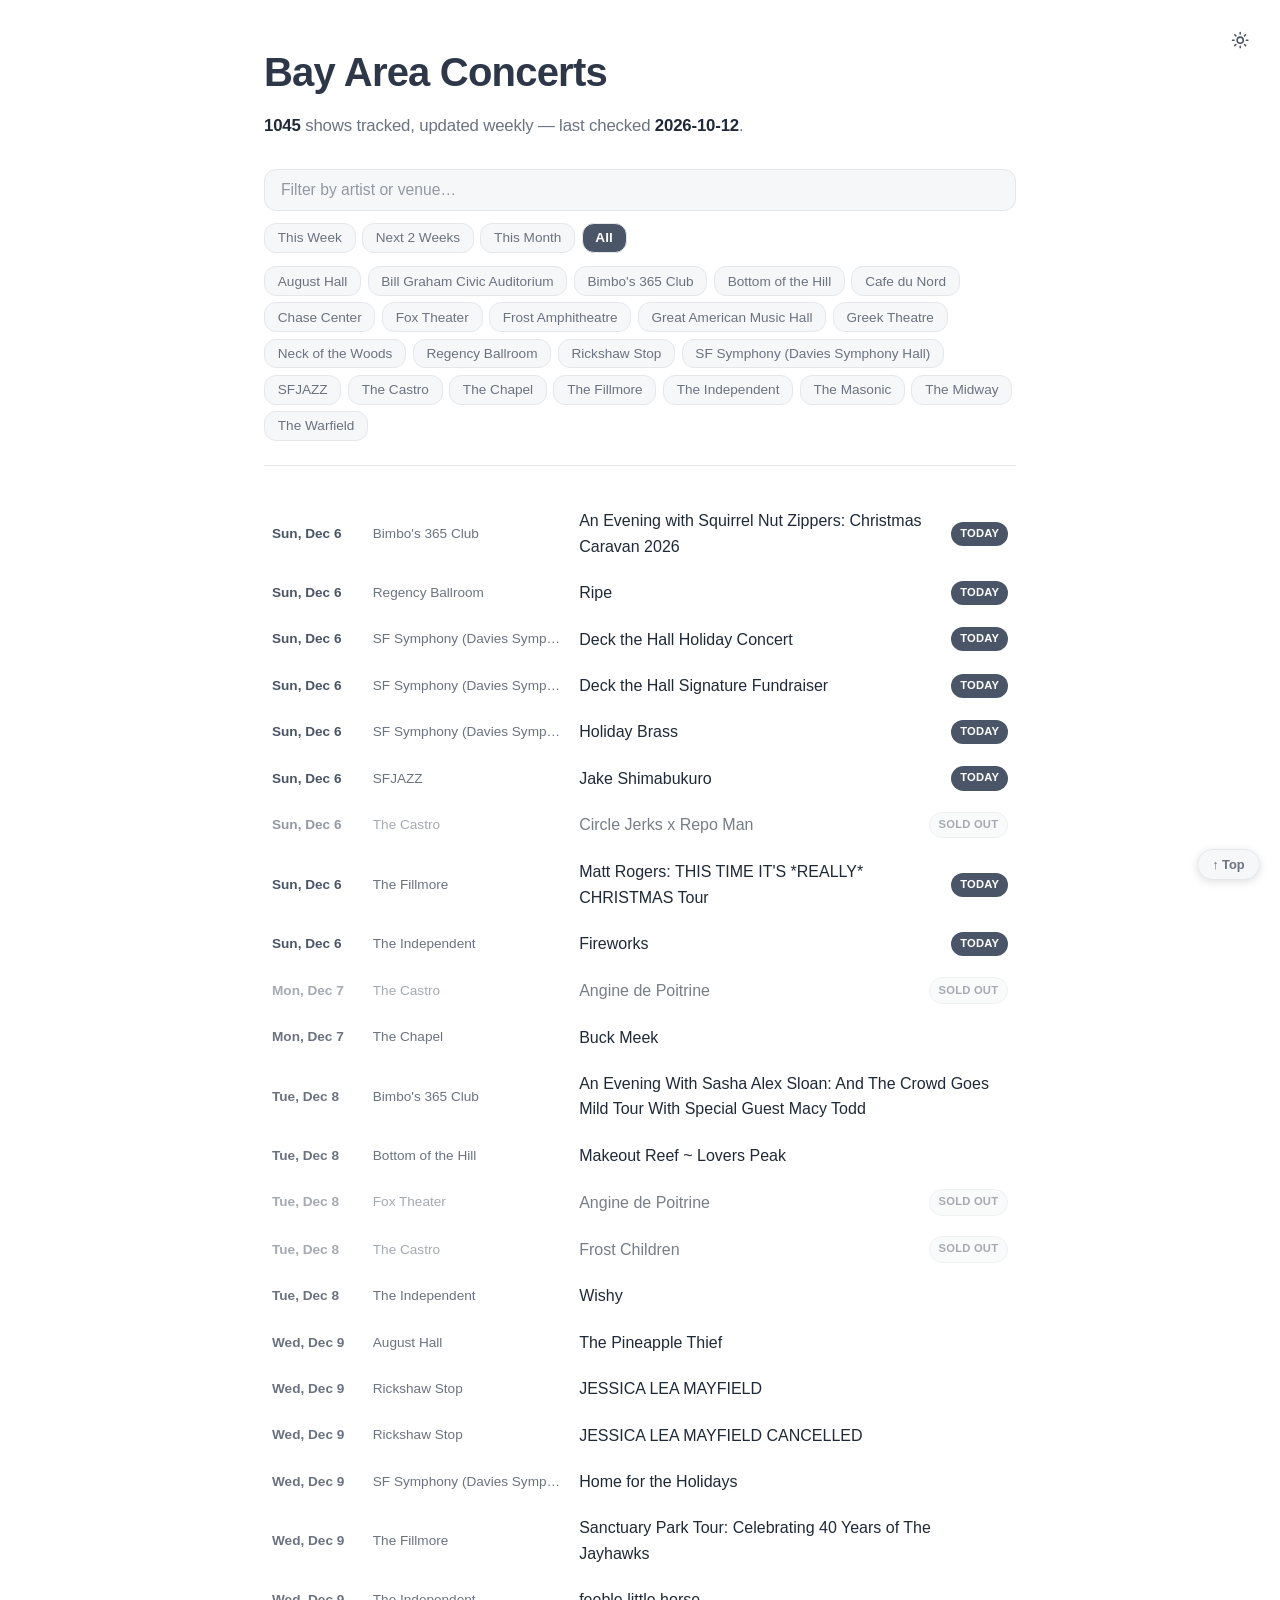
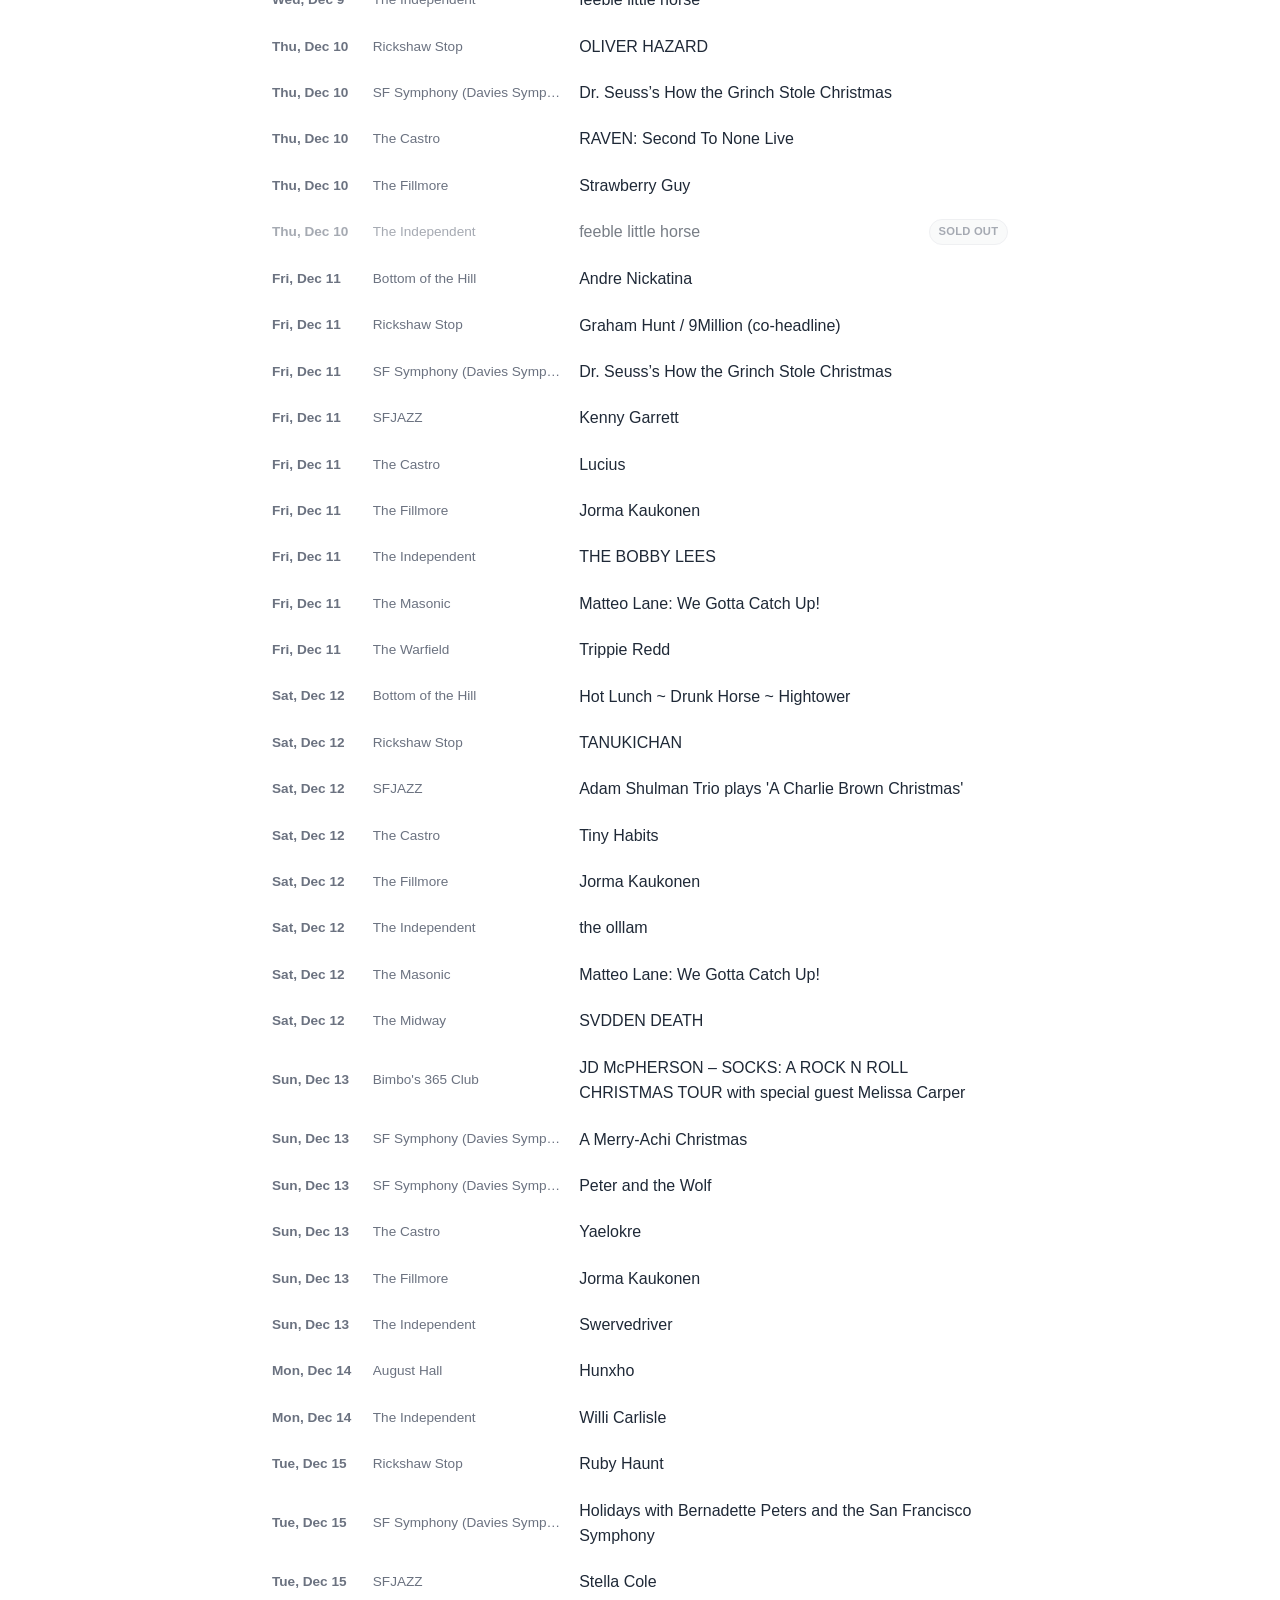
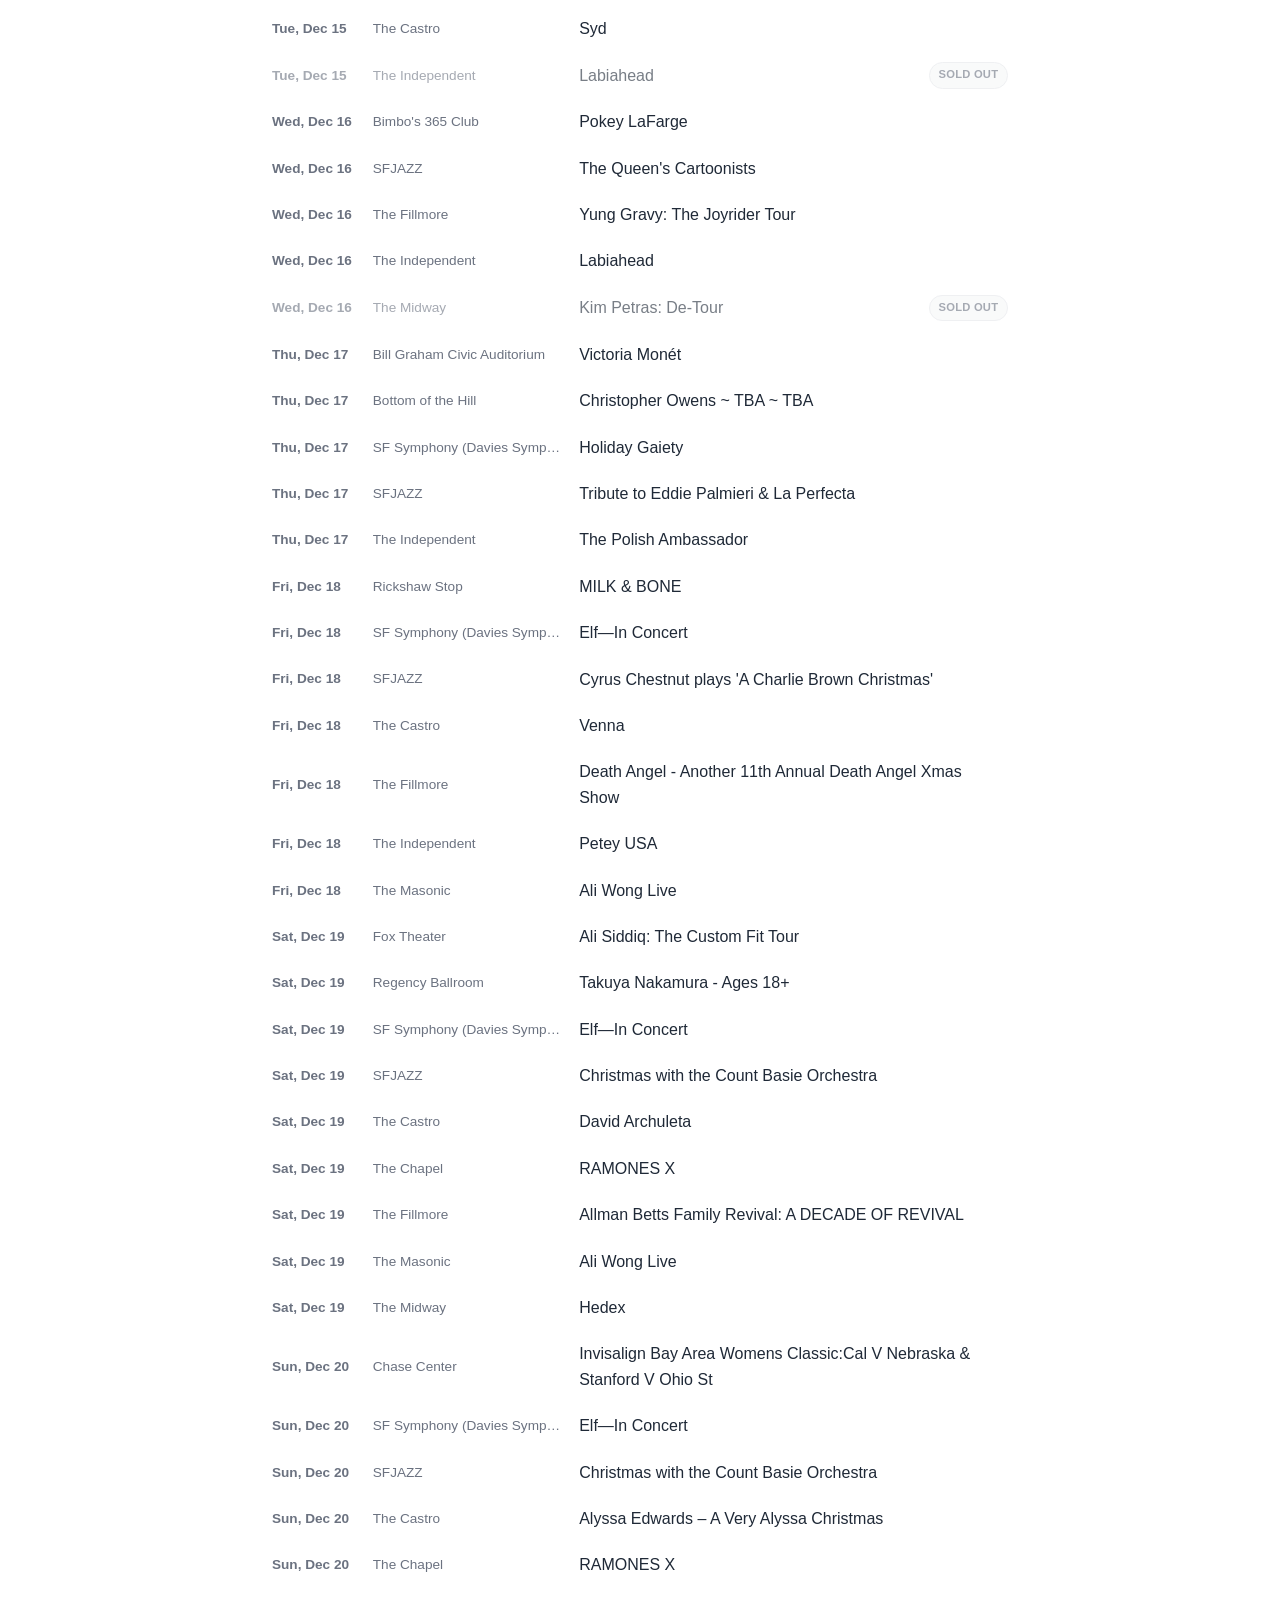
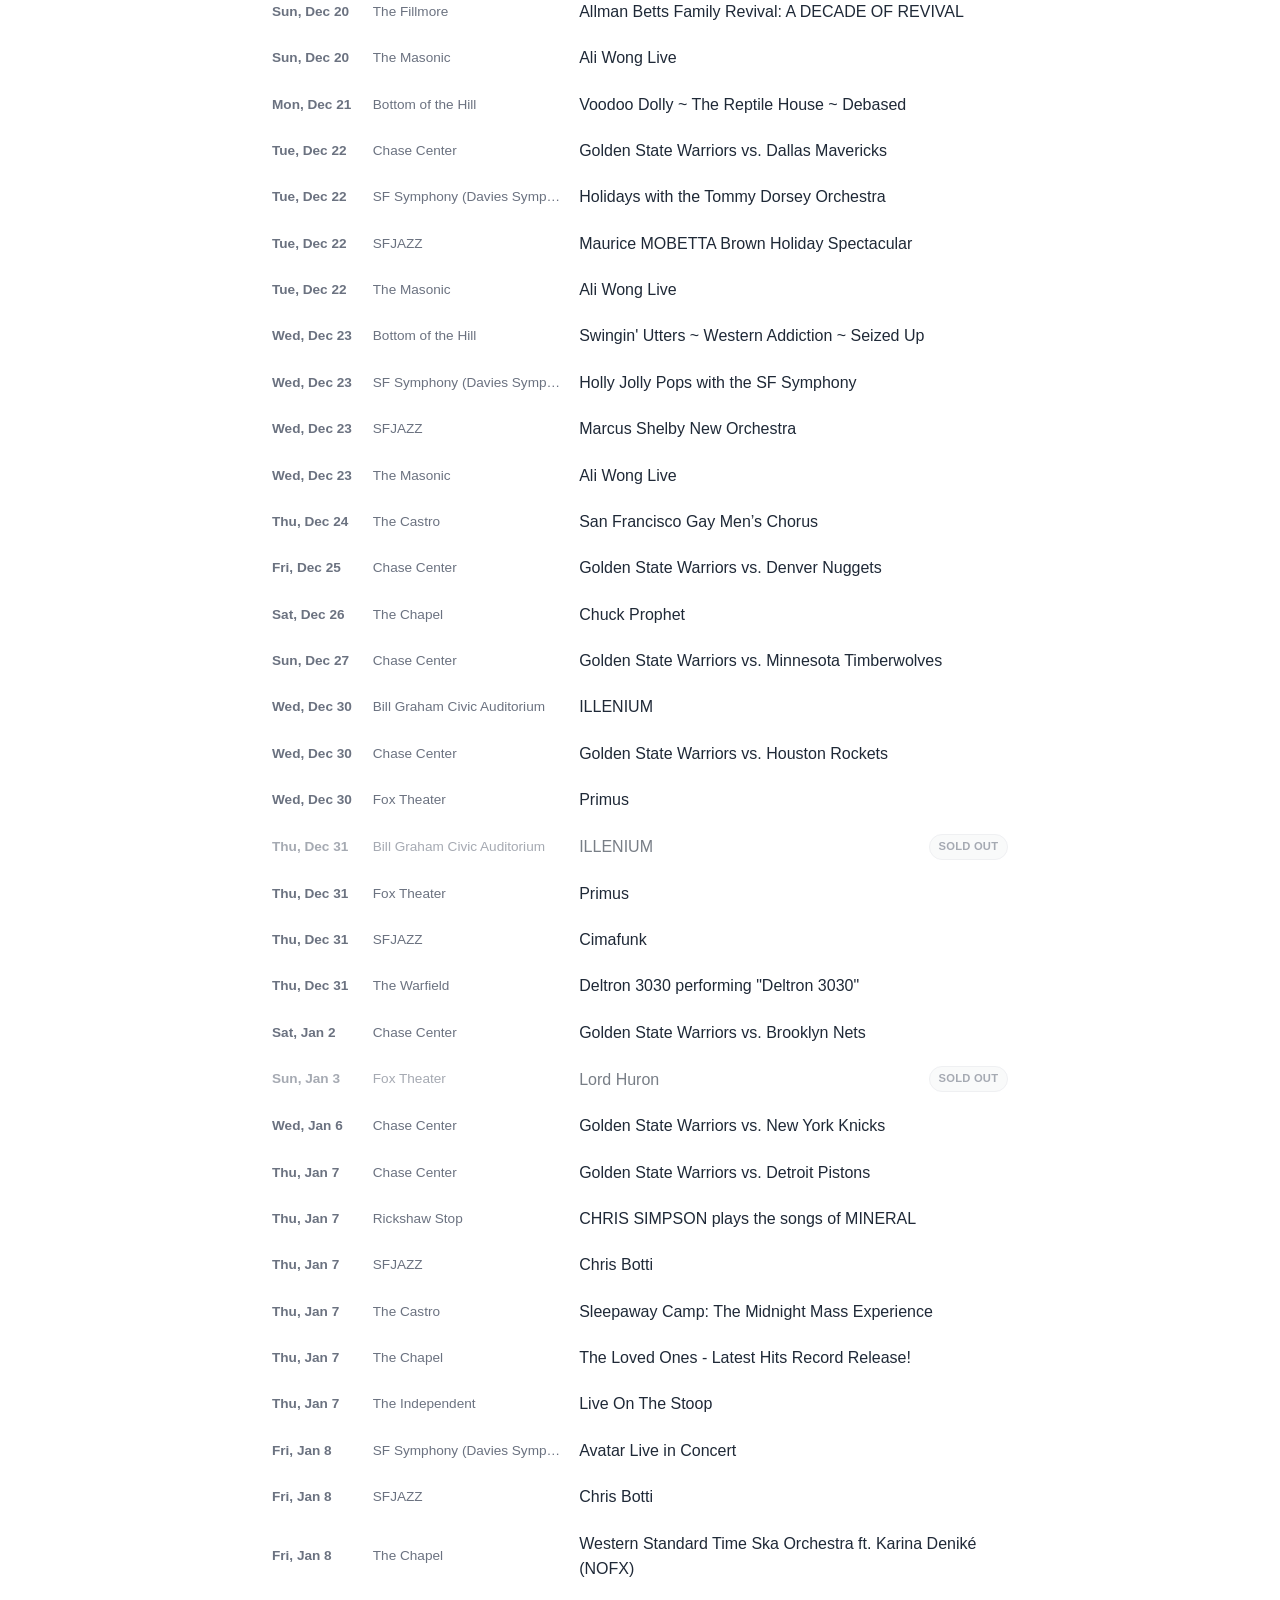
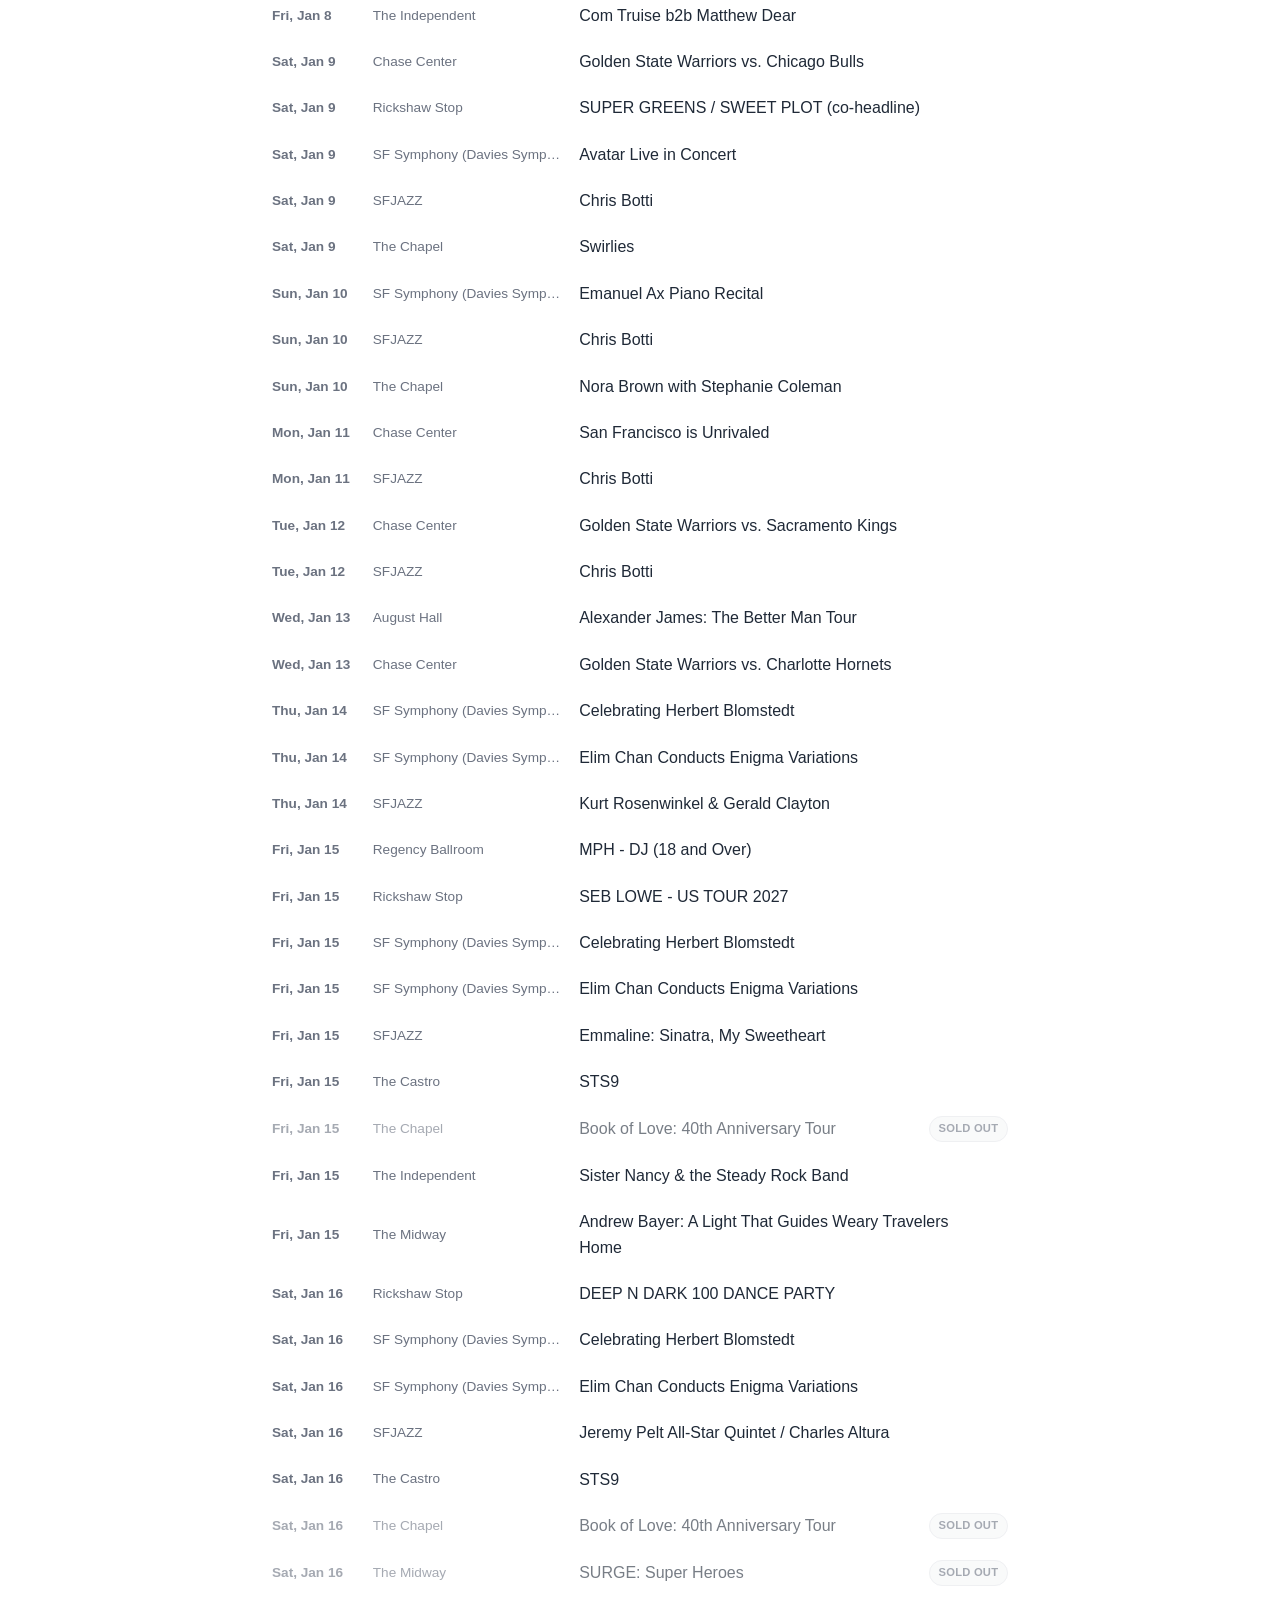
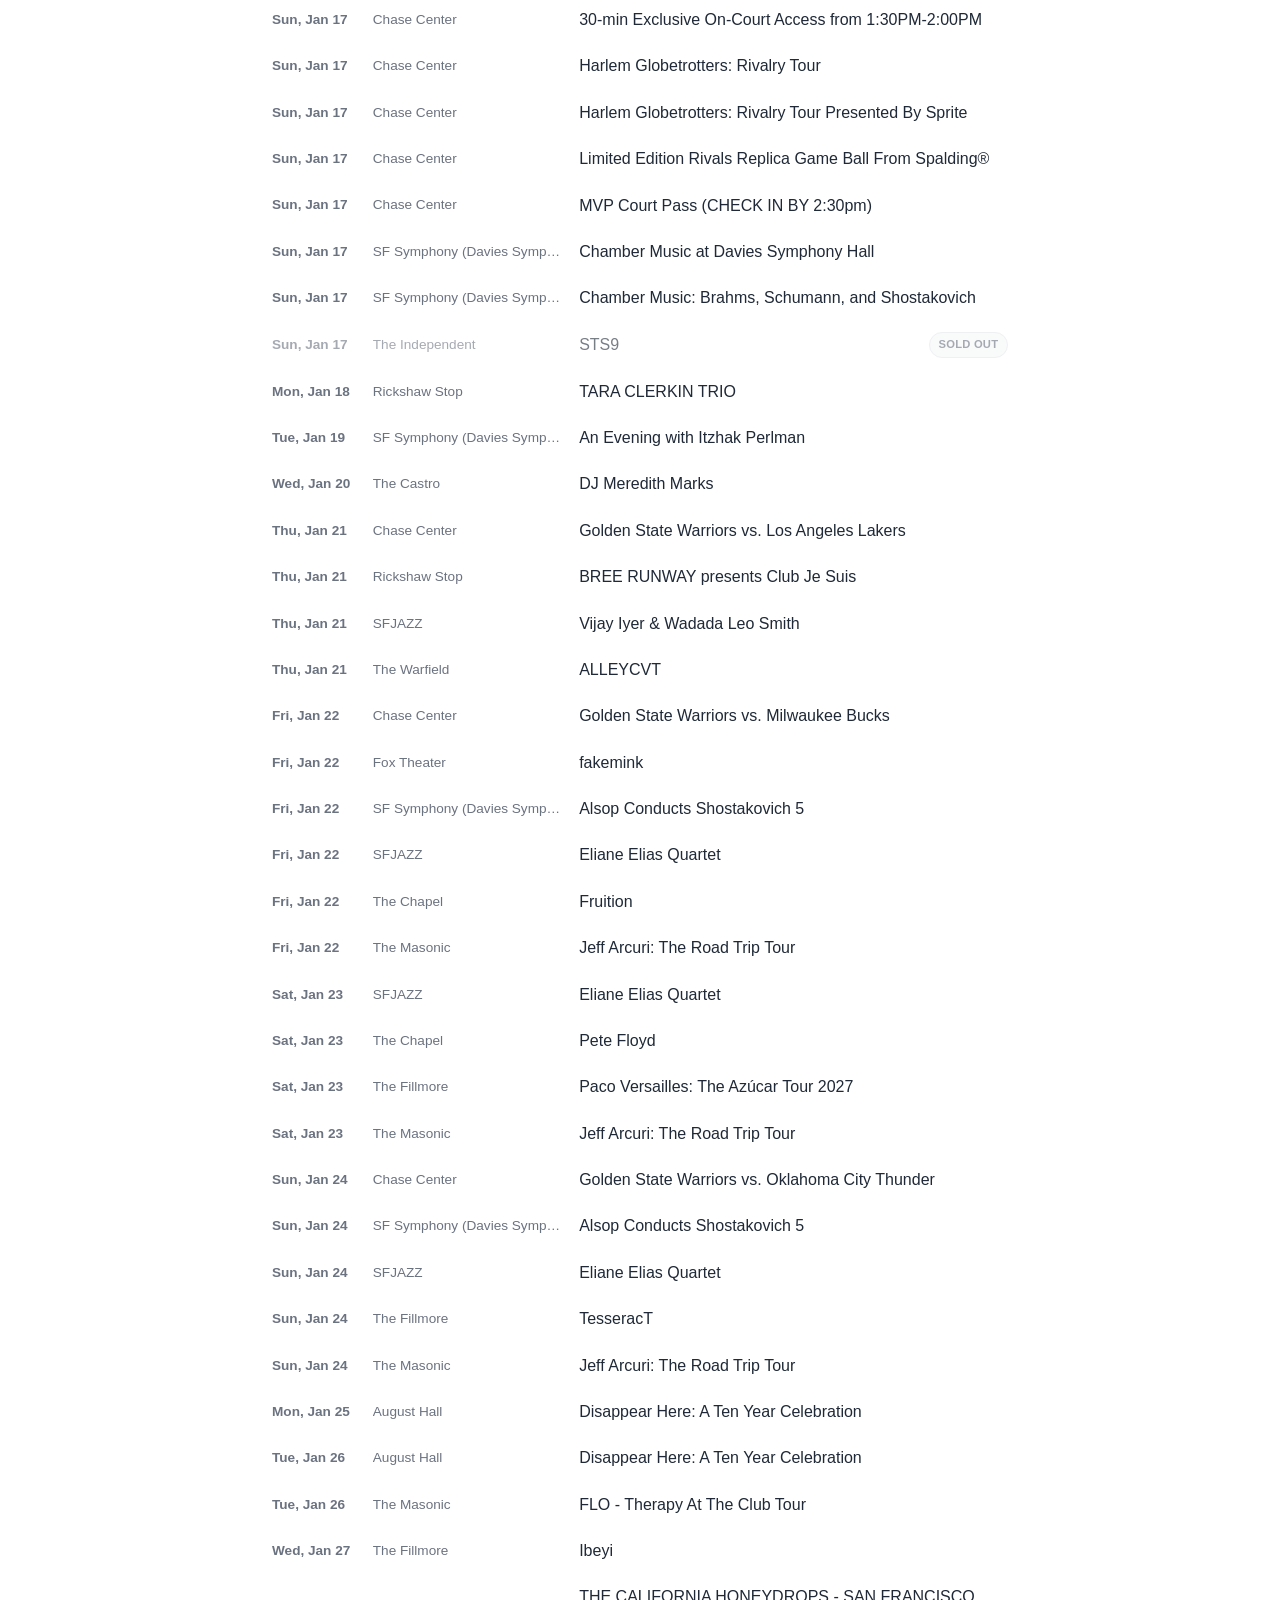
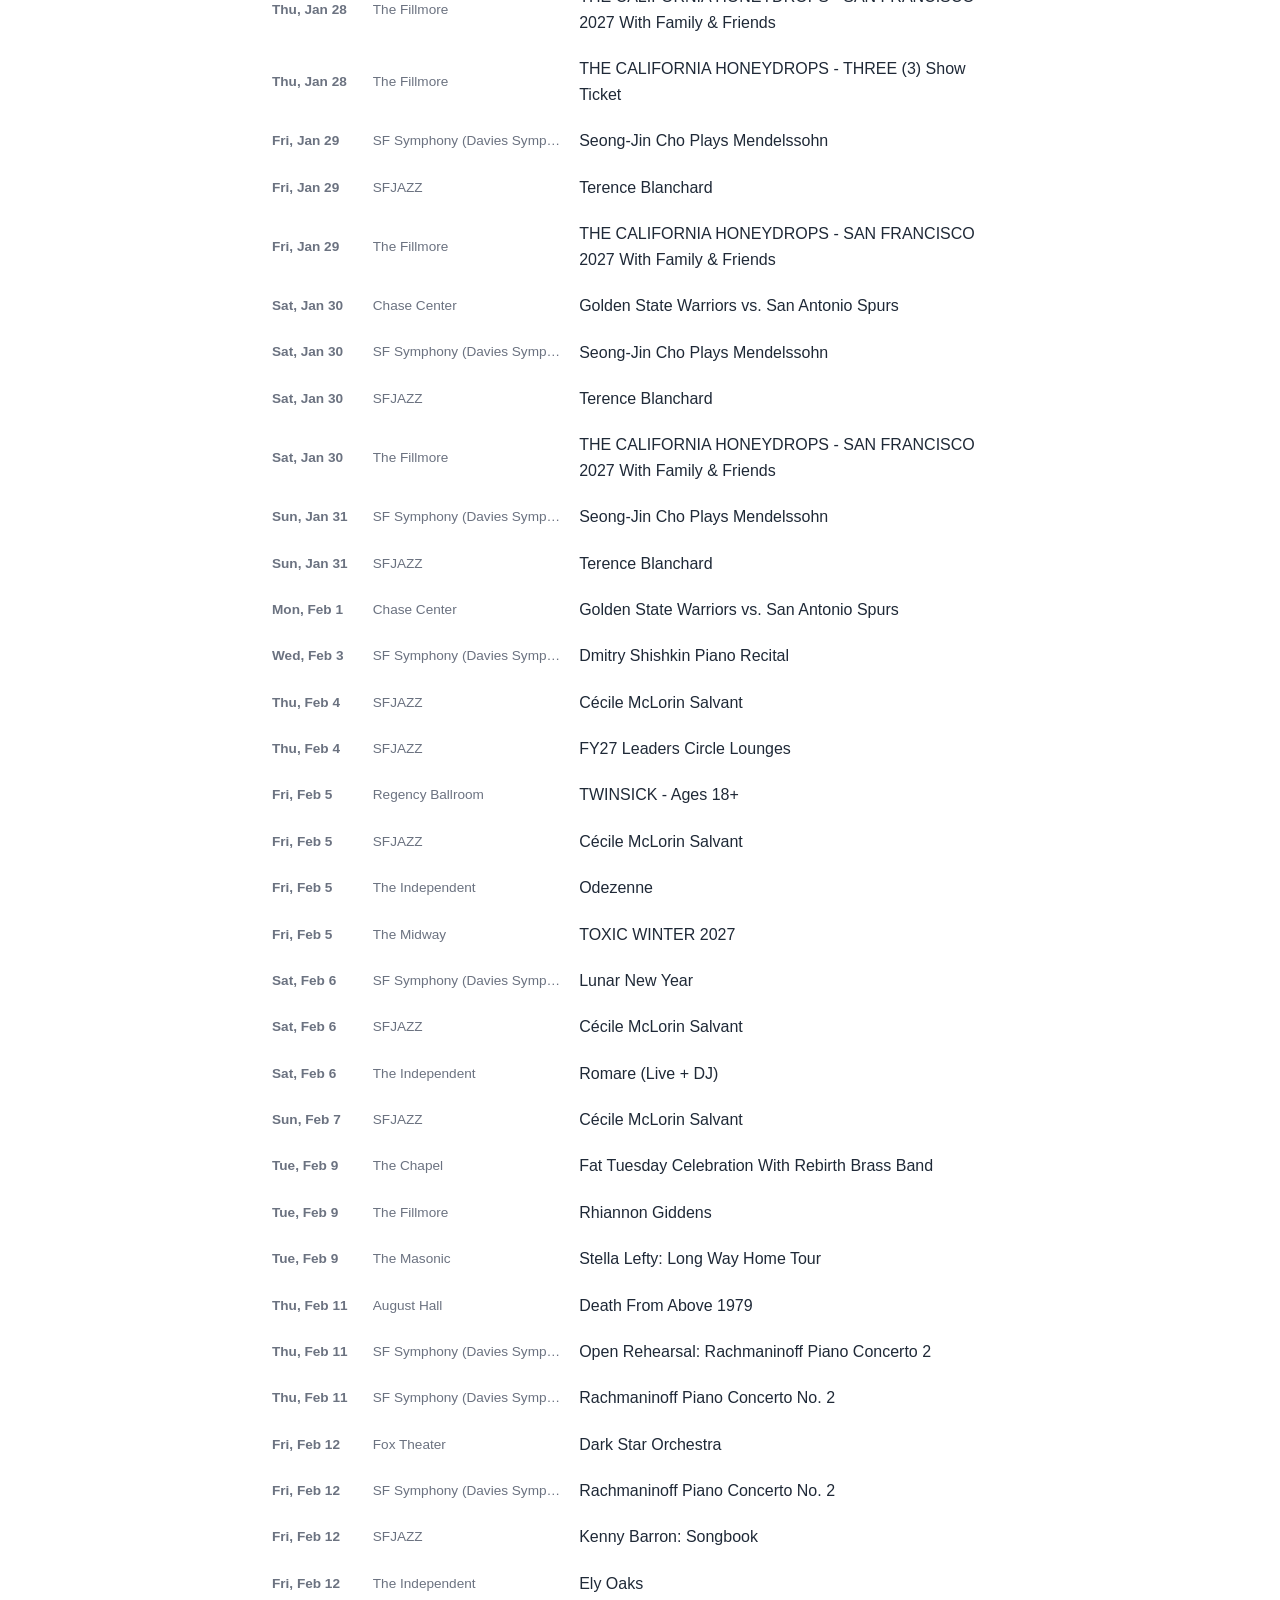
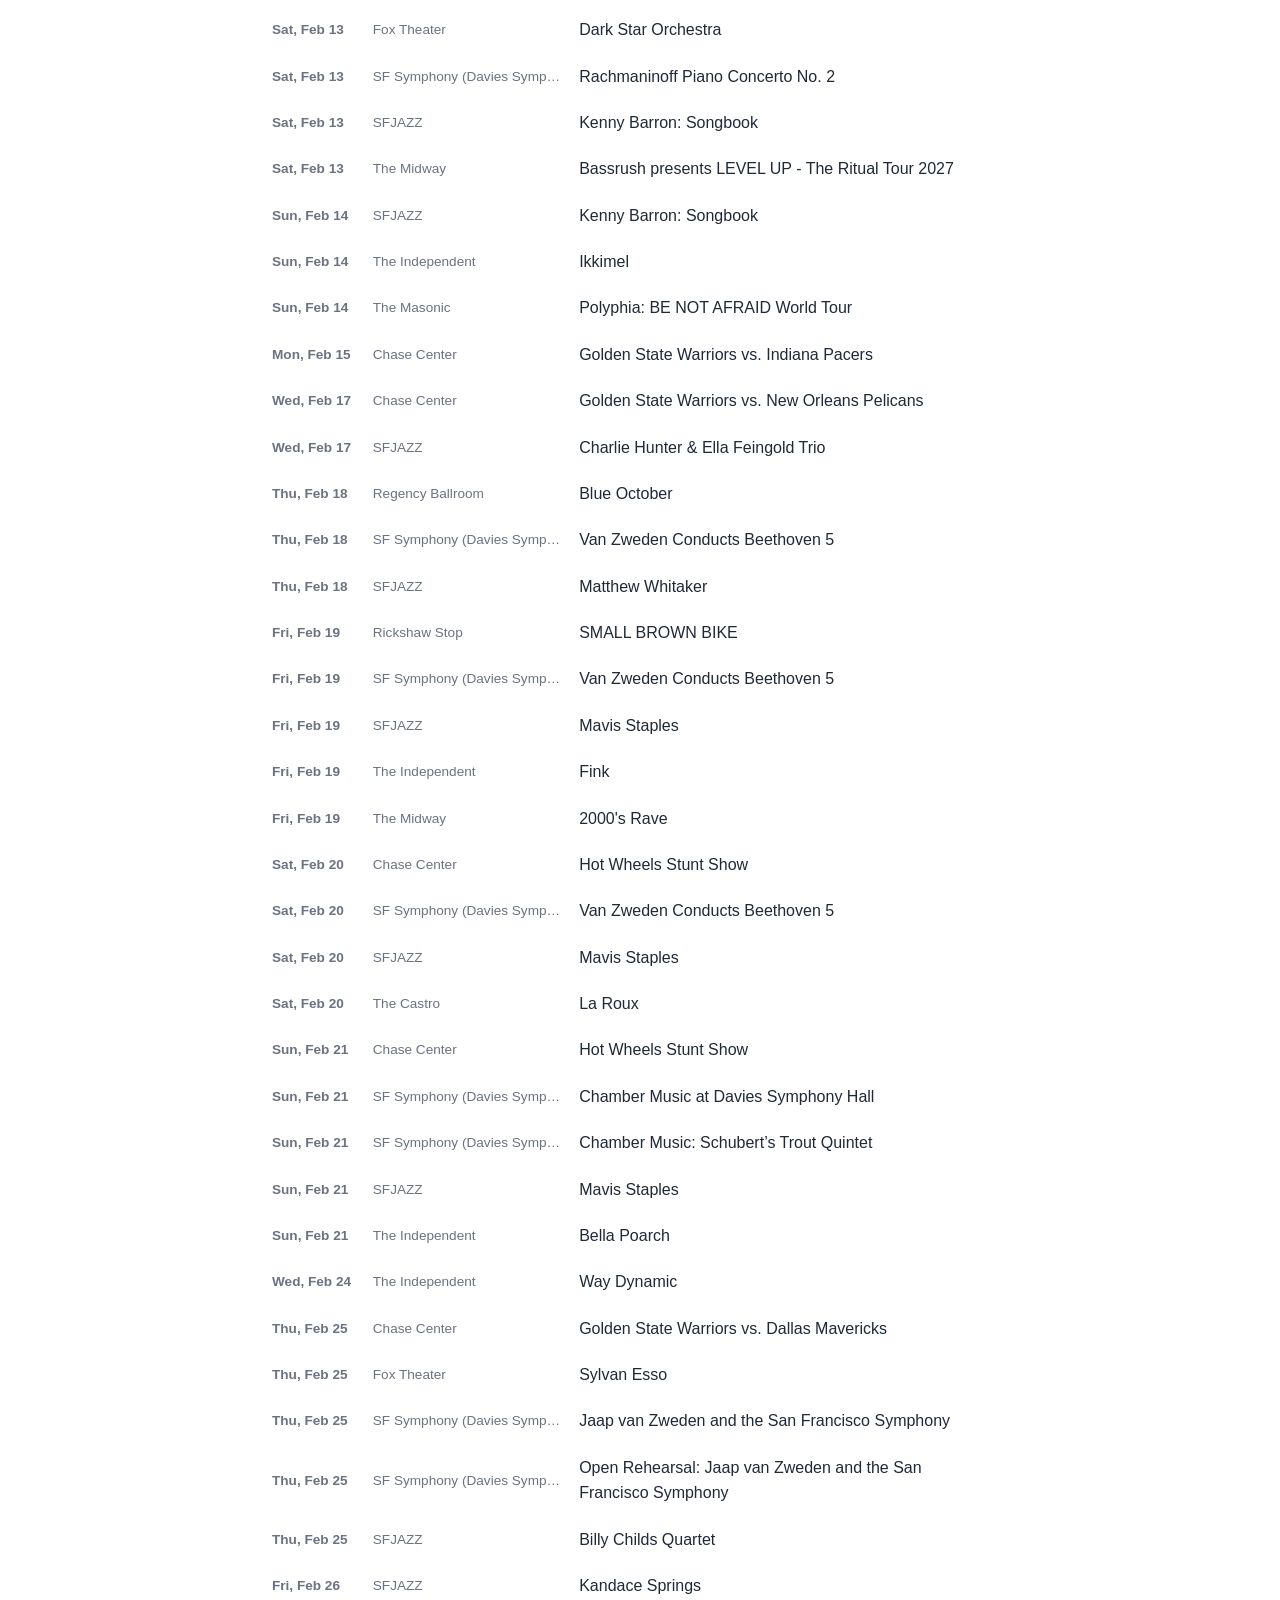
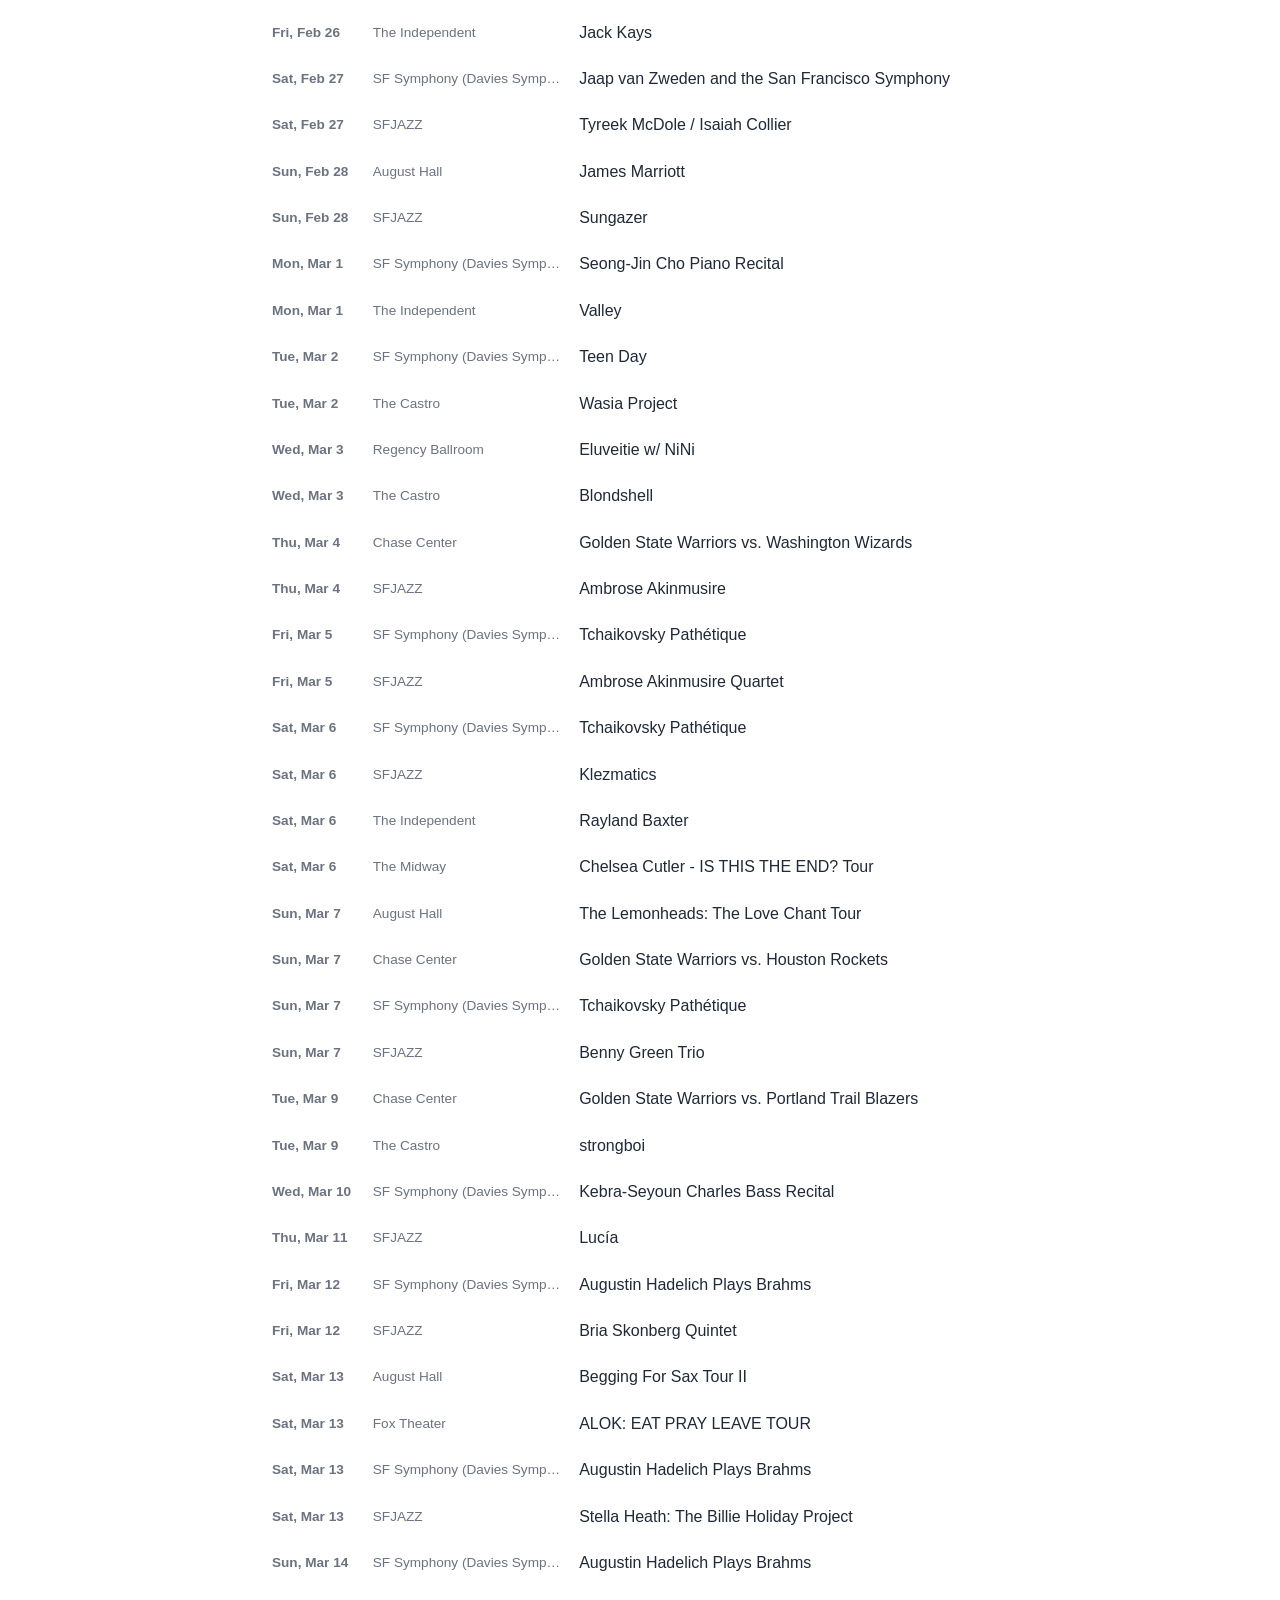
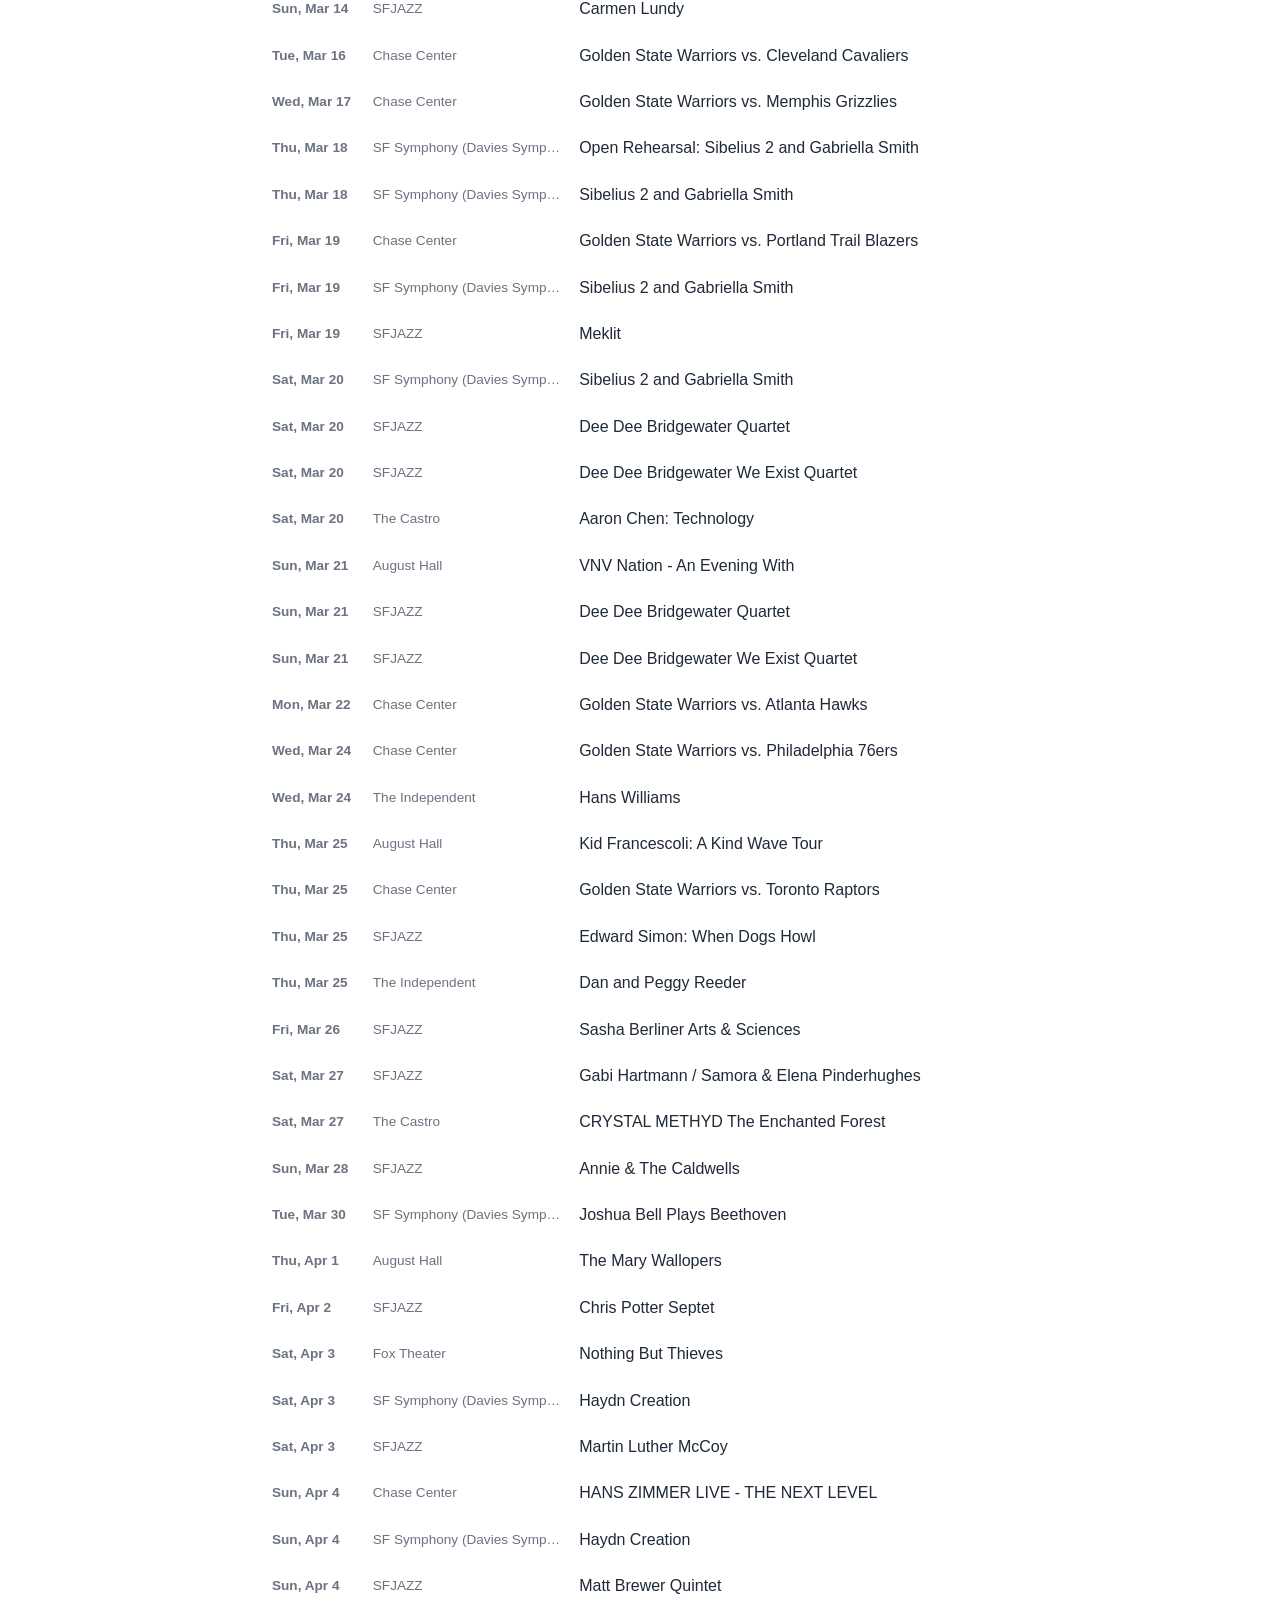
==== commit cf2472f9: "Publish site 2026-10-13T01:43:17Z" ====
--- a/index.html
+++ b/index.html
@@ -374,7 +374,7 @@
       <h1>Bay Area Concerts</h1>
     </header>
     <p class="sub">
-      <b id="stat-total">1090</b> shows tracked, updated weekly &mdash; last checked <b id="stat-date">2026-10-05</b>.
+      <b id="stat-total">1045</b> shows tracked, updated weekly &mdash; last checked <b id="stat-date">2026-10-12</b>.
     </p>
 
     <div class="controls">
@@ -397,7 +397,7 @@
     </footer>
   </div>
 
-  <script id="show-data" type="application/json">{"shows": [{"venue": "August Hall", "title": "Nick Hakim", "date": "2026-10-05", "url": "https://www.livenation.com/event/G5vYZ_5Uqo2ue/nick-hakim", "first_seen": "2026-07-18", "sold_out": false}, {"venue": "Bottom of the Hill", "title": "The Rat Utopia Experiment  : False Flag ~ Fatale", "date": "2026-10-05", "url": "http://www.bottomofthehill.com/20261005.html", "first_seen": "2026-08-31", "sold_out": false}, {"venue": "Bottom of the Hill", "title": "The Rat Utopia Experiment  ~ TBA ~ TBA", "date": "2026-10-05", "url": "http://www.bottomofthehill.com/20261005.html", "first_seen": "2026-08-10", "sold_out": false}, {"venue": "Cafe du Nord", "title": "anaiis with special guest Elliott Skinner", "date": "2026-10-05", "url": "https://cafedunord.com/tm-event/anaiis/", "first_seen": "2026-09-07", "sold_out": false}, {"venue": "Cafe du Nord", "title": "Mountain Grass Unit", "date": "2026-10-05", "url": "https://cafedunord.com/tm-event/mountain-grass-unit-appalachian-smoke-tour/", "first_seen": "2026-09-07", "sold_out": true}, {"venue": "Neck of the Woods", "title": "Salsa Crazy Mondays", "date": "2026-10-05", "url": "https://www.neckofthewoodssf.com/tm-event/salsa-crazy-mondays-9/", "first_seen": "2026-09-28", "sold_out": false}, {"venue": "The Castro", "title": "She & Him", "date": "2026-10-05", "url": "https://apeconcerts.com/events/she-him-261005/", "first_seen": "2026-07-18", "sold_out": true}, {"venue": "The Chapel", "title": "Lee DeWyze", "date": "2026-10-05", "url": "https://wl.seetickets.us/event/lee-dewyze/702686?afflky=TheChapel", "first_seen": "2026-08-24", "sold_out": false}, {"venue": "The Chapel", "title": "Lilyisthatyou", "date": "2026-10-05", "url": "https://wl.seetickets.us/event/lilyisthatyou/689080?afflky=TheChapel", "first_seen": "2026-10-05", "sold_out": false}, {"venue": "The Masonic", "title": "EsDeeKid - Council House Rat Tour", "date": "2026-10-05", "url": "https://www.livenation.com/event/G5vYZ_2eEDliJ/esdeekid-council-house-rat-tour", "first_seen": "2026-08-03", "sold_out": false}, {"venue": "Bottom of the Hill", "title": "zzzahara ~ Faerybabyy :: fime", "date": "2026-10-06", "url": "http://www.bottomofthehill.com/20261006.html", "first_seen": "2026-09-07", "sold_out": false}, {"venue": "Bottom of the Hill", "title": "zzzahara ~ Faerybabyy ~ TBA", "date": "2026-10-06", "url": "http://www.bottomofthehill.com/20261006.html", "first_seen": "2026-08-31", "sold_out": false}, {"venue": "Cafe du Nord", "title": "Arrows In Action", "date": "2026-10-06", "url": "https://cafedunord.com/tm-event/arrows-in-action-i-think-weve-toured-here-before-sf-ca/", "first_seen": "2026-09-14", "sold_out": true}, {"venue": "Chase Center", "title": "Golden State Warriors vs. Los Angeles Lakers", "date": "2026-10-06", "url": "https://www.ticketmaster.com/golden-state-warriors-vs-los-angeles-san-francisco-california-10-06-2026/event/1C0064EABC593918", "first_seen": "2026-07-20", "sold_out": false}, {"venue": "Fox Theater", "title": "Cavetown", "date": "2026-10-06", "url": "https://apeconcerts.com/events/cavetown-261006/", "first_seen": "2026-07-18", "sold_out": false}, {"venue": "Great American Music Hall", "title": "The Menzingers: Everything I Ever Saw North American Tour", "date": "2026-10-06", "url": "https://wl.seetickets.us/event/the-menzingers-everything-i-ever-saw-north-american-tour/688932?afflky=GreatAmericanMusicHall", "first_seen": "2026-09-21", "sold_out": true}, {"venue": "Greek Theatre", "title": "JUNGLE – World Tour 2026", "date": "2026-10-06", "url": "https://apeconcerts.com/events/jungle-261006/", "first_seen": "2026-07-18", "sold_out": true}, {"venue": "Neck of the Woods", "title": "Karaoke Tuesday", "date": "2026-10-06", "url": "https://www.neckofthewoodssf.com/tm-event/karaoke-tuesday-14/", "first_seen": "2026-09-28", "sold_out": false}, {"venue": "Neck of the Woods", "title": "Popstar Booty Camp Dance Performance", "date": "2026-10-06", "url": "https://www.neckofthewoodssf.com/tm-event/popstar-booty-camp-dance-performance/", "first_seen": "2026-09-28", "sold_out": false}, {"venue": "The Castro", "title": "Sammy Rae & The Friends", "date": "2026-10-06", "url": "https://apeconcerts.com/events/sammy-rae-261006/", "first_seen": "2026-07-18", "sold_out": false}, {"venue": "The Chapel", "title": "Lilyisthatyou", "date": "2026-10-06", "url": "https://wl.seetickets.us/event/lilyisthatyou/689080?afflky=TheChapel", "first_seen": "2026-07-18", "sold_out": false}, {"venue": "The Fillmore", "title": "My Morning Jacket", "date": "2026-10-06", "url": "https://www.livenation.com/event/G5vYZ_6bQozZE/my-morning-jacket", "first_seen": "2026-07-18", "sold_out": false}, {"venue": "The Independent", "title": "Cure for Paranoia", "date": "2026-10-06", "url": "https://apeconcerts.com/events/cure-for-paranoia-261006/", "first_seen": "2026-08-10", "sold_out": false}, {"venue": "The Independent", "title": "Enter Shikari", "date": "2026-10-06", "url": "https://apeconcerts.com/events/enter-shikari-261006/", "first_seen": "2026-07-18", "sold_out": false}, {"venue": "The Warfield", "title": "Hokus Pokus Live!", "date": "2026-10-06", "url": "https://www.thewarfieldtheatre.com/events/detail/1454238", "first_seen": "2026-07-18", "sold_out": false}, {"venue": "August Hall", "title": "French Police", "date": "2026-10-07", "url": "https://www.livenation.com/event/G5vYZ_5SYAsEy/french-police", "first_seen": "2026-07-18", "sold_out": false}, {"venue": "Bill Graham Civic Auditorium", "title": "The Neighbourhood", "date": "2026-10-07", "url": "https://apeconcerts.com/events/the-neighbourhood-261007/", "first_seen": "2026-07-18", "sold_out": true}, {"venue": "Bottom of the Hill", "title": "The Spiral Electric ~ Fake Your Own Death ~ Silent Pictures", "date": "2026-10-07", "url": "http://www.bottomofthehill.com/20261007.html", "first_seen": "2026-08-24", "sold_out": false}, {"venue": "Cafe du Nord", "title": "Anna Graves", "date": "2026-10-07", "url": "https://cafedunord.com/tm-event/anna-graves/", "first_seen": "2026-09-14", "sold_out": false}, {"venue": "Cafe du Nord", "title": "Jacob Alon", "date": "2026-10-07", "url": "https://cafedunord.com/tm-event/jacob-alon/", "first_seen": "2026-09-14", "sold_out": false}, {"venue": "Cafe du Nord", "title": "ZEE MACHINE: HYMPHOMANIA THE LIVE EXPERIENCE with boy bowser", "date": "2026-10-07", "url": "https://cafedunord.com/tm-event/zee-machine-hymphomania-the-live-experience/", "first_seen": "2026-09-14", "sold_out": false}, {"venue": "Chase Center", "title": "Rod Wave: Don't Look Down Tour", "date": "2026-10-07", "url": "https://www.ticketmaster.com/rod-wave-dont-look-down-tour-san-francisco-california-10-07-2026/event/1C0064D09CBD9C82", "first_seen": "2026-07-18", "sold_out": false}, {"venue": "Chase Center", "title": "WNBA Playoffs Round 2 Home Game D: Valkyries V Aces", "date": "2026-10-07", "url": "https://www.ticketmaster.com/wnba-playoffs-round-2-home-game-san-francisco-california-10-07-2026/event/1C006529C5CD3476", "first_seen": "2026-10-05", "sold_out": false}, {"venue": "Fox Theater", "title": "Ilana Glazer Live!", "date": "2026-10-07", "url": "https://apeconcerts.com/events/ilana-glazer-261007/", "first_seen": "2026-07-18", "sold_out": false}, {"venue": "Great American Music Hall", "title": "The Dresden Dolls", "date": "2026-10-07", "url": "https://wl.seetickets.us/event/the-dresden-dolls/706906?afflky=GreatAmericanMusicHall", "first_seen": "2026-10-05", "sold_out": false}, {"venue": "Greek Theatre", "title": "JUNGLE – World Tour 2026", "date": "2026-10-07", "url": "https://apeconcerts.com/events/jungle-261007/", "first_seen": "2026-07-18", "sold_out": false}, {"venue": "Neck of the Woods", "title": "Neck of the Woods SF Open Mic Wednesdays", "date": "2026-10-07", "url": "https://www.neckofthewoodssf.com/tm-event/neck-of-the-woods-sf-open-mic-wednesdays-40/", "first_seen": "2026-09-28", "sold_out": false}, {"venue": "Rickshaw Stop", "title": "STEPHEN DAWES presents The Skin to Skin Tour", "date": "2026-10-07", "url": "https://wl.seetickets.us/event/stephen-dawes-presents-the-skin-to-skin-tour/697876?afflky=RickshawStop", "first_seen": "2026-07-18", "sold_out": false}, {"venue": "The Castro", "title": "Sammy Rae & The Friends", "date": "2026-10-07", "url": "https://apeconcerts.com/events/sammy-rae-and-the-friends-261007/", "first_seen": "2026-07-18", "sold_out": true}, {"venue": "The Chapel", "title": "An Evening With Lloyd Cole (Solo Electric)", "date": "2026-10-07", "url": "https://wl.seetickets.us/event/an-evening-with-lloyd-cole-solo-electric/687528?afflky=TheChapel", "first_seen": "2026-07-18", "sold_out": true}, {"venue": "The Fillmore", "title": "My Morning Jacket", "date": "2026-10-07", "url": "https://www.livenation.com/event/G5vYZ_6bQ3zZV/my-morning-jacket", "first_seen": "2026-07-18", "sold_out": false}, {"venue": "The Independent", "title": "Deer Tick", "date": "2026-10-07", "url": "https://apeconcerts.com/events/deer-tick-261007/", "first_seen": "2026-07-18", "sold_out": false}, {"venue": "The Warfield", "title": "The Dresden Dolls", "date": "2026-10-07", "url": "https://www.thewarfieldtheatre.com/events/detail/1441079", "first_seen": "2026-08-17", "sold_out": false}, {"venue": "August Hall", "title": "The Rasmus", "date": "2026-10-08", "url": "https://www.livenation.com/event/G5vYZ_CCQ3aqo/the-rasmus", "first_seen": "2026-07-18", "sold_out": false}, {"venue": "Cafe du Nord", "title": "Evangelia", "date": "2026-10-08", "url": "https://cafedunord.com/tm-event/evangelia-the-parea-tour-with-stolar/", "first_seen": "2026-09-21", "sold_out": false}, {"venue": "Great American Music Hall", "title": "Thinking Fellers Union Local 282", "date": "2026-10-08", "url": "https://wl.seetickets.us/event/thinking-fellers-union-local-282/699423?afflky=GreatAmericanMusicHall", "first_seen": "2026-09-28", "sold_out": false}, {"venue": "Neck of the Woods", "title": "Clement St Comedy", "date": "2026-10-08", "url": "https://www.neckofthewoodssf.com/tm-event/clement-st-comedy-10/", "first_seen": "2026-09-28", "sold_out": false}, {"venue": "Neck of the Woods", "title": "Drag Talk/ Filth Is Eternal/ Integra Pink", "date": "2026-10-08", "url": "https://www.neckofthewoodssf.com/tm-event/drag-talk-odder/", "first_seen": "2026-09-28", "sold_out": false}, {"venue": "Rickshaw Stop", "title": "PALOMA MORPHY", "date": "2026-10-08", "url": "https://urldefense.com/v3/__https://wl.eventim.us/event/paloma-morphy/689810?afflky=POPSCENEPresents__;!!AEl5w8WD!pDQPuTyGaZB85bnLDZ_3dvt46vSPVodQTvxf0kqgBrWAYCxVlef2T6-kBW9vRcXZB5DR1R2tiKcBLIzU0KYFvMs1kbZ3BAE$", "first_seen": "2026-07-18", "sold_out": false}, {"venue": "SFJAZZ", "title": "Kurt Elling & The Yellowjackets", "date": "2026-10-08", "url": "https://www.sfjazz.org/tickets/productions/26-27/kurt-elling-yellowjackets-weather-report/", "first_seen": "2026-08-10", "sold_out": false}, {"venue": "SFJAZZ", "title": "Tiffany Austin", "date": "2026-10-08", "url": "https://www.sfjazz.org/tickets/productions/26-27/hotplate-tiffany-austin-carmen-sings-monk/", "first_seen": "2026-08-10", "sold_out": false}, {"venue": "The Castro", "title": "Mon Rovîa", "date": "2026-10-08", "url": "https://apeconcerts.com/events/mon-rovia-261008/", "first_seen": "2026-07-18", "sold_out": true}, {"venue": "The Chapel", "title": "Y La Bamba - 10 Years of Ojos Del Sol", "date": "2026-10-08", "url": "https://wl.seetickets.us/event/y-la-bamba-10-years-of-ojos-del-sol/703013?afflky=TheChapel", "first_seen": "2026-08-24", "sold_out": false}, {"venue": "The Independent", "title": "The Breaks", "date": "2026-10-08", "url": "https://apeconcerts.com/events/the-breaks-261008/", "first_seen": "2026-08-03", "sold_out": false}, {"venue": "The Warfield", "title": "JO1", "date": "2026-10-08", "url": "https://www.thewarfieldtheatre.com/events/detail/1468571", "first_seen": "2026-08-17", "sold_out": false}, {"venue": "August Hall", "title": "Cumbiatron", "date": "2026-10-09", "url": "https://www.livenation.com/event/G5vYZ_ofGuSbW/cumbiatron", "first_seen": "2026-08-31", "sold_out": false}, {"venue": "Bill Graham Civic Auditorium", "title": "HOLY PRIEST", "date": "2026-10-09", "url": "https://apeconcerts.com/events/holy-priest-261009/", "first_seen": "2026-07-18", "sold_out": true}, {"venue": "Bimbo's 365 Club", "title": "DOMi & JD BECK – WHO ASKED? Tour", "date": "2026-10-09", "url": "https://bimbos365club.com/tm-event/domi-jd-beck-who-asked-tour/", "first_seen": "2026-07-18", "sold_out": true}, {"venue": "Bottom of the Hill", "title": "Bit Brigade : Slowly Crushed", "date": "2026-10-09", "url": "http://www.bottomofthehill.com/20261009.html", "first_seen": "2026-09-21", "sold_out": false}, {"venue": "Bottom of the Hill", "title": "Bit Brigade ~ TBA", "date": "2026-10-09", "url": "http://www.bottomofthehill.com/20261009.html", "first_seen": "2026-07-18", "sold_out": false}, {"venue": "Cafe du Nord", "title": "BLU EYES", "date": "2026-10-09", "url": "https://cafedunord.com/tm-event/blu-eyes-two-people-at-once-tour/", "first_seen": "2026-09-21", "sold_out": false}, {"venue": "Chase Center", "title": "Rod Wave: Don't Look Down Tour", "date": "2026-10-09", "url": "https://www.ticketmaster.com/rod-wave-dont-look-down-tour-san-francisco-california-10-09-2026/event/1C0064D09CBD9C82", "first_seen": "2026-10-05", "sold_out": false}, {"venue": "Fox Theater", "title": "Mastodon", "date": "2026-10-09", "url": "https://apeconcerts.com/events/mastodon-261009/", "first_seen": "2026-07-18", "sold_out": false}, {"venue": "Frost Amphitheatre", "title": "Slightly Stoopid w/ The Elovaters", "date": "2026-10-09", "url": "https://www.ticketmaster.com/event/Z7r9jZ1A7Pdj6", "first_seen": "2026-07-18", "sold_out": false}, {"venue": "Great American Music Hall", "title": "Phillip Phillips", "date": "2026-10-09", "url": "https://wl.seetickets.us/event/phillip-phillips/695127?afflky=GreatAmericanMusicHall", "first_seen": "2026-09-28", "sold_out": false}, {"venue": "Neck of the Woods", "title": "Kaiju Tour: Trizz & Noa James", "date": "2026-10-09", "url": "https://www.neckofthewoodssf.com/tm-event/kaiju-tour-trizz-noa-james/", "first_seen": "2026-10-05", "sold_out": false}, {"venue": "Neck of the Woods", "title": "Swapmeet/ Joyer", "date": "2026-10-09", "url": "https://www.neckofthewoodssf.com/tm-event/swapmeet/", "first_seen": "2026-09-28", "sold_out": false}, {"venue": "Regency Ballroom", "title": "Dead Kennedys w/ Flipper", "date": "2026-10-09", "url": "https://www.ticketmaster.com/event/Z7r9jZ1AAZ_8K", "first_seen": "2026-08-31", "sold_out": false}, {"venue": "Rickshaw Stop", "title": "TIM ATLAS", "date": "2026-10-09", "url": "https://wl.seetickets.us/event/tim-atlas/692999?afflky=RickshawStop", "first_seen": "2026-07-18", "sold_out": false}, {"venue": "SF Symphony (Davies Symphony Hall)", "title": "Rachmaninoff Symphonic Dances", "date": "2026-10-09", "url": "https://www.sfsymphony.org/Buy-Tickets/2026-27/Rachmaninoff-Symphonic-Dances", "first_seen": "2026-07-18", "sold_out": false}, {"venue": "SFJAZZ", "title": "Kurt Elling & The Yellowjackets", "date": "2026-10-09", "url": "https://www.sfjazz.org/tickets/productions/26-27/kurt-elling-yellowjackets-weather-report/", "first_seen": "2026-08-10", "sold_out": false}, {"venue": "SFJAZZ", "title": "Tiffany Austin", "date": "2026-10-09", "url": "https://www.sfjazz.org/tickets/productions/26-27/hotplate-tiffany-austin-carmen-sings-monk/", "first_seen": "2026-08-10", "sold_out": false}, {"venue": "The Castro", "title": "Emergency Intercom Live", "date": "2026-10-09", "url": "https://apeconcerts.com/events/emergency-intercom-261009/", "first_seen": "2026-08-03", "sold_out": false}, {"venue": "The Chapel", "title": "Cobweb Cabaret", "date": "2026-10-09", "url": "https://wl.seetickets.us/event/Cobweb-Cabaret/703371?afflky=TheChapel", "first_seen": "2026-08-31", "sold_out": false}, {"venue": "The Fillmore", "title": "My Morning Jacket", "date": "2026-10-09", "url": "https://www.livenation.com/event/G5vYZ_6bQKIZz/my-morning-jacket", "first_seen": "2026-07-18", "sold_out": false}, {"venue": "The Independent", "title": "Devon Gilfillian", "date": "2026-10-09", "url": "https://apeconcerts.com/events/devon-gilfillian-261009/", "first_seen": "2026-07-18", "sold_out": false}, {"venue": "The Midway", "title": "Audien", "date": "2026-10-09", "url": "https://www.tixr.com/groups/midwaysf/events/audien-199818", "first_seen": "2026-08-17", "sold_out": false}, {"venue": "The Midway", "title": "Whipped Cream", "date": "2026-10-09", "url": "https://www.tixr.com/groups/midwaysf/events/whipped-cream-189011", "first_seen": "2026-07-18", "sold_out": false}, {"venue": "August Hall", "title": "Punchis! Punchis!", "date": "2026-10-10", "url": "https://www.livenation.com/event/G5vYZ_2DedeGH/punchis-punchis", "first_seen": "2026-08-10", "sold_out": false}, {"venue": "Bill Graham Civic Auditorium", "title": "Bonnie Raitt", "date": "2026-10-10", "url": "https://apeconcerts.com/events/bonnie-raitt-261010/", "first_seen": "2026-07-18", "sold_out": false}, {"venue": "Bottom of the Hill", "title": "Juicebumps ~ Fake Fruit ~ Diesel Dudes", "date": "2026-10-10", "url": "http://www.bottomofthehill.com/20261010.html", "first_seen": "2026-08-10", "sold_out": false}, {"venue": "Chase Center", "title": "Golden State Warriors vs. Sacramento Kings", "date": "2026-10-10", "url": "https://www.ticketmaster.com/golden-state-warriors-vs-sacramento-kings-san-francisco-california-10-10-2026/event/1C0064EABC5D391E", "first_seen": "2026-07-20", "sold_out": false}, {"venue": "Fox Theater", "title": "Sons of Legion", "date": "2026-10-10", "url": "https://apeconcerts.com/events/sons-of-legion-261010/", "first_seen": "2026-07-18", "sold_out": false}, {"venue": "Frost Amphitheatre", "title": "Taking Back Sunday w/ Thrice", "date": "2026-10-10", "url": "https://www.ticketmaster.com/event/Z7r9jZ1A70AFV", "first_seen": "2026-07-18", "sold_out": false}, {"venue": "Great American Music Hall", "title": "Misfit Cabaret Final Girl", "date": "2026-10-10", "url": "https://wl.seetickets.us/event/misfit-cabaret-final-girl/690136?afflky=GreatAmericanMusicHall", "first_seen": "2026-09-28", "sold_out": false}, {"venue": "Neck of the Woods", "title": "Dälek/ Anthroponeural/ Mars Kumari", "date": "2026-10-10", "url": "https://www.neckofthewoodssf.com/tm-event/dalek/", "first_seen": "2026-10-05", "sold_out": false}, {"venue": "Neck of the Woods", "title": "D.R.I./ Scattered Guts/ TBA", "date": "2026-10-10", "url": "https://www.neckofthewoodssf.com/tm-event/d-r-i-scattered-guts-tba/", "first_seen": "2026-10-05", "sold_out": false}, {"venue": "Rickshaw Stop", "title": "KAFANA BALKAN with INSPECTOR GADJE BALKAN BRASS BAND", "date": "2026-10-10", "url": "https://wl.seetickets.us/event/kafana-balkan-with-inspector-gadje-balkan-brass-band/703901?afflky=RickshawStop", "first_seen": "2026-08-31", "sold_out": false}, {"venue": "SF Symphony (Davies Symphony Hall)", "title": "Rachmaninoff Symphonic Dances", "date": "2026-10-10", "url": "https://www.sfsymphony.org/Buy-Tickets/2026-27/Rachmaninoff-Symphonic-Dances", "first_seen": "2026-07-18", "sold_out": false}, {"venue": "SFJAZZ", "title": "Marcus Shelby New Orchestra", "date": "2026-10-10", "url": "https://www.sfjazz.org/tickets/productions/26-27/marcus-shelby-new-orchestra-thelonious-monk-birthday-celebration/", "first_seen": "2026-08-10", "sold_out": false}, {"venue": "The Castro", "title": "Jacob Collier", "date": "2026-10-10", "url": "https://apeconcerts.com/events/jacob-collier-261010/", "first_seen": "2026-07-18", "sold_out": true}, {"venue": "The Fillmore", "title": "My Morning Jacket", "date": "2026-10-10", "url": "https://www.livenation.com/event/G5vYZ_6bQfIvd/my-morning-jacket", "first_seen": "2026-07-18", "sold_out": false}, {"venue": "The Independent", "title": "dublon", "date": "2026-10-10", "url": "https://apeconcerts.com/events/dublon-261010/", "first_seen": "2026-07-18", "sold_out": false}, {"venue": "The Midway", "title": "Polo & Pan - Americas Tour Block Party", "date": "2026-10-10", "url": "https://www.tixr.com/groups/midwaysf/events/polo-pan-americas-tour-block-party-191131", "first_seen": "2026-07-18", "sold_out": false}, {"venue": "The Midway", "title": "REGGAETON Y 2000s (Perreo Classics + Y2K All Night!)", "date": "2026-10-10", "url": "https://www.tixr.com/groups/midwaysf/events/reggaeton-y-2000s-perreo-classics-y2k-all-night--206261", "first_seen": "2026-09-14", "sold_out": false}, {"venue": "The Midway", "title": "Tinlicker Live", "date": "2026-10-10", "url": "https://www.tixr.com/groups/midwaysfgv/events/tinlicker-live-186833", "first_seen": "2026-07-18", "sold_out": false}, {"venue": "The Warfield", "title": "Palace", "date": "2026-10-10", "url": "https://www.thewarfieldtheatre.com/events/detail/1418838", "first_seen": "2026-08-24", "sold_out": false}, {"venue": "Bottom of the Hill", "title": "Let's Go Bowling ~ Reducers SF ~ The Odd Numbers ~ Soulciter", "date": "2026-10-11", "url": "http://www.bottomofthehill.com/20261011.html", "first_seen": "2026-08-17", "sold_out": false}, {"venue": "Cafe du Nord", "title": "Dhruv Sangari", "date": "2026-10-11", "url": "https://cafedunord.com/tm-event/mehfil-e-qawwali/", "first_seen": "2026-10-05", "sold_out": false}, {"venue": "Chase Center", "title": "Chayanne - Bailemos Otra Vez Tour", "date": "2026-10-11", "url": "https://www.ticketmaster.com/chayanne-bailemos-otra-vez-tour-san-francisco-california-10-11-2026/event/1C006465C33D245E", "first_seen": "2026-07-18", "sold_out": false}, {"venue": "Great American Music Hall", "title": "Divine Offering: Celebrating the Legacy of Alice Coltrane", "date": "2026-10-11", "url": "https://wl.seetickets.us/event/divine-offering-celebrating-the-legacy-of-alice-coltrane/704843?afflky=GreatAmericanMusicHall", "first_seen": "2026-09-28", "sold_out": false}, {"venue": "Neck of the Woods", "title": "Cross Stich/ Let Them Eat Horses/ Luna Ivy/ Splendor", "date": "2026-10-11", "url": "https://www.neckofthewoodssf.com/tm-event/cross-stich-let-them-eat-horses-luna-ivy-splendor/", "first_seen": "2026-10-05", "sold_out": false}, {"venue": "Rickshaw Stop", "title": "EDGAR ALEJANDRO- Todo Lo Bueno Toma Tiempo Tour", "date": "2026-10-11", "url": "https://wl.seetickets.us/event/edgar-alejandro-todo-lo-bueno-toma-tiempo-tour/697863?afflky=RickshawStop", "first_seen": "2026-07-18", "sold_out": false}, {"venue": "SF Symphony (Davies Symphony Hall)", "title": "Rachmaninoff Symphonic Dances", "date": "2026-10-11", "url": "https://www.sfsymphony.org/Buy-Tickets/2026-27/Rachmaninoff-Symphonic-Dances", "first_seen": "2026-07-18", "sold_out": false}, {"venue": "SFJAZZ", "title": "SOMI", "date": "2026-10-11", "url": "https://www.sfjazz.org/tickets/productions/26-27/somi/", "first_seen": "2026-08-10", "sold_out": false}, {"venue": "The Castro", "title": "9 to 5", "date": "2026-10-11", "url": "https://apeconcerts.com/events/9-to-5-261011/", "first_seen": "2026-09-07", "sold_out": false}, {"venue": "The Chapel", "title": "Derya Yildirim & Grup Şimşek, Thee Marloes", "date": "2026-10-11", "url": "https://wl.seetickets.us/event/derya-yildirim-and-grup-simsek-thee-marloes/702768?afflky=TheChapel", "first_seen": "2026-08-31", "sold_out": false}, {"venue": "The Fillmore", "title": "My Morning Jacket", "date": "2026-10-11", "url": "https://www.livenation.com/event/G5vYZ_6bQ4bvK/my-morning-jacket", "first_seen": "2026-07-18", "sold_out": false}, {"venue": "The Independent", "title": "Santiago Cruz", "date": "2026-10-11", "url": "https://apeconcerts.com/events/santiago-cruz-261011/", "first_seen": "2026-07-18", "sold_out": false}, {"venue": "The Midway", "title": "Brothers & Sisters Presents Salted w/ Sandy Rivera", "date": "2026-10-11", "url": "https://www.tixr.com/groups/midwaysf/events/brothers-sisters-presents-salted-w-sandy-rivera-203900", "first_seen": "2026-08-24", "sold_out": false}, {"venue": "August Hall", "title": "Love Spells", "date": "2026-10-12", "url": "https://www.livenation.com/event/G5vYZ_udNvSDL/love-spells", "first_seen": "2026-07-18", "sold_out": false}, {"venue": "Bimbo's 365 Club", "title": "MARO – (MOVED FROM THE CASTRO)", "date": "2026-10-12", "url": "https://bimbos365club.com/tm-event/maro-moved-from-the-castro/", "first_seen": "2026-07-18", "sold_out": false}, {"venue": "Bottom of the Hill", "title": "Triclops! ~ Wife ~ Gumby's Junk", "date": "2026-10-12", "url": "http://www.bottomofthehill.com/20261012.html", "first_seen": "2026-09-07", "sold_out": false}, {"venue": "Cafe du Nord", "title": "Love Spells", "date": "2026-10-12", "url": "https://cafedunord.com/tm-event/love-spells-love-is-the-law-world-tour/", "first_seen": "2026-09-21", "sold_out": false}, {"venue": "Cafe du Nord", "title": "vaultboy – ARE YOU EVER COMING BACK? TOUR with Alexa Cappelli", "date": "2026-10-12", "url": "https://cafedunord.com/tm-event/vaultboy-are-you-ever-coming-back/", "first_seen": "2026-09-21", "sold_out": false}, {"venue": "Neck of the Woods", "title": "Salsa Crazy Mondays", "date": "2026-10-12", "url": "https://www.neckofthewoodssf.com/tm-event/salsa-crazy-mondays-10/", "first_seen": "2026-10-05", "sold_out": false}, {"venue": "SF Symphony (Davies Symphony Hall)", "title": "Ludovico Einaudi: Solo Piano", "date": "2026-10-12", "url": "https://www.sfsymphony.org/Buy-Tickets/2026-27/Ludovico-Einaudi", "first_seen": "2026-07-18", "sold_out": false}, {"venue": "The Independent", "title": "KiNG MALA", "date": "2026-10-12", "url": "https://apeconcerts.com/events/king-mala-261012/", "first_seen": "2026-07-18", "sold_out": false}, {"venue": "Bottom of the Hill", "title": "Wolves of Glendale : Cor64", "date": "2026-10-13", "url": "http://www.bottomofthehill.com/20261013.html", "first_seen": "2026-08-10", "sold_out": false}, {"venue": "Bottom of the Hill", "title": "Wolves of Glendale ~ TBA", "date": "2026-10-13", "url": "http://www.bottomofthehill.com/20261013.html", "first_seen": "2026-07-18", "sold_out": false}, {"venue": "Cafe du Nord", "title": "Isabel LaRosa", "date": "2026-10-13", "url": "https://cafedunord.com/tm-event/isabel-larosa-dollparts-tour/", "first_seen": "2026-09-28", "sold_out": false}, {"venue": "Fox Theater", "title": "Audrey Hobert", "date": "2026-10-13", "url": "https://apeconcerts.com/events/audrey-hobert-261013/", "first_seen": "2026-07-27", "sold_out": true}, {"venue": "Great American Music Hall", "title": "Provoker", "date": "2026-10-13", "url": "https://wl.seetickets.us/event/provoker/703886?afflky=GreatAmericanMusicHall", "first_seen": "2026-10-05", "sold_out": false}, {"venue": "Neck of the Woods", "title": "Karaoke Tuesday", "date": "2026-10-13", "url": "https://www.neckofthewoodssf.com/tm-event/karaoke-tuesday-15/", "first_seen": "2026-10-05", "sold_out": false}, {"venue": "Regency Ballroom", "title": "Mico", "date": "2026-10-13", "url": "https://www.ticketmaster.com/event/Z7r9jZ1A70I80", "first_seen": "2026-07-18", "sold_out": false}, {"venue": "Rickshaw Stop", "title": "ZOLITA", "date": "2026-10-13", "url": "https://urldefense.com/v3/__https://www.ticketmaster.com/event/1C0064C2069884E3?camefrom=CFC_ANOTHERPLANET_artist&brand=anotherplanet__;!!AEl5w8WD!pTB5j4ha87vlT1TpQ3IE6Ov3BKIFIekNo6BcSbh62TQOjTo9JTWndCcKI0o7nSV_qVAhVLrB8DRCTDcq5GWO8igC0zrppjI$", "first_seen": "2026-07-18", "sold_out": false}, {"venue": "The Chapel", "title": "Militarie Gun", "date": "2026-10-13", "url": "https://wl.seetickets.us/event/militarie-gun/693468?afflky=TheChapel", "first_seen": "2026-07-18", "sold_out": false}, {"venue": "The Independent", "title": "Automatic", "date": "2026-10-13", "url": "https://apeconcerts.com/events/automatic-261013/", "first_seen": "2026-07-18", "sold_out": true}, {"venue": "The Masonic", "title": "Loathe: A Stranger to You", "date": "2026-10-13", "url": "https://www.livenation.com/event/G5vYZ_ah_rlf3/loathe-a-stranger-to-you", "first_seen": "2026-07-18", "sold_out": false}, {"venue": "Bimbo's 365 Club", "title": "FIGHTMASTER", "date": "2026-10-14", "url": "https://bimbos365club.com/tm-event/fightmaster/", "first_seen": "2026-07-18", "sold_out": false}, {"venue": "Bottom of the Hill", "title": "Ee ~ Punxsutawney ~ Spa", "date": "2026-10-14", "url": "http://www.bottomofthehill.com/20261014.html", "first_seen": "2026-09-07", "sold_out": false}, {"venue": "Chase Center", "title": "WNBA Playoffs Round 2 Home Game E: Valkyries V Aces", "date": "2026-10-14", "url": "https://www.ticketmaster.com/wnba-playoffs-round-2-home-game-san-francisco-california-10-14-2026/event/1C006529C5D2348C", "first_seen": "2026-10-05", "sold_out": false}, {"venue": "Fox Theater", "title": "Brit Floyd", "date": "2026-10-14", "url": "https://apeconcerts.com/events/brit-floyd-261014/", "first_seen": "2026-07-18", "sold_out": false}, {"venue": "Great American Music Hall", "title": "Mexican Institute of Sound", "date": "2026-10-14", "url": "https://wl.seetickets.us/event/mexican-institute-of-sound/701759?afflky=GreatAmericanMusicHall", "first_seen": "2026-10-05", "sold_out": false}, {"venue": "Neck of the Woods", "title": "Neck of the Woods SF Open Mic Wednesdays", "date": "2026-10-14", "url": "https://www.neckofthewoodssf.com/tm-event/neck-of-the-woods-sf-open-mic-wednesdays-41/", "first_seen": "2026-10-05", "sold_out": false}, {"venue": "The Castro", "title": "Finn Wolfhard", "date": "2026-10-14", "url": "https://apeconcerts.com/events/finn-wolfhard-261014/", "first_seen": "2026-07-18", "sold_out": true}, {"venue": "The Chapel", "title": "Dummy", "date": "2026-10-14", "url": "https://wl.seetickets.us/event/dummy/700215?afflky=TheChapel", "first_seen": "2026-08-17", "sold_out": false}, {"venue": "The Independent", "title": "Juice", "date": "2026-10-14", "url": "https://apeconcerts.com/events/juice-261014/", "first_seen": "2026-07-18", "sold_out": false}, {"venue": "The Warfield", "title": "Sex Pistols (Steve Jones, Paul Cook, Glen Matlock) feat. Frank Carter", "date": "2026-10-14", "url": "https://www.thewarfieldtheatre.com/events/detail/908696", "first_seen": "2026-09-07", "sold_out": false}, {"venue": "August Hall", "title": "SiM - HOOMAN WORLD TOUR", "date": "2026-10-15", "url": "https://www.livenation.com/event/G5vYZ_1Hatgwr/sim-hooman-world-tour", "first_seen": "2026-07-18", "sold_out": false}, {"venue": "Bill Graham Civic Auditorium", "title": "RAWAYANA", "date": "2026-10-15", "url": "https://apeconcerts.com/events/rawayana-261015/", "first_seen": "2026-07-18", "sold_out": false}, {"venue": "Bimbo's 365 Club", "title": "World Famous Pets", "date": "2026-10-15", "url": "https://bimbos365club.com/tm-event/world-famous-pets/", "first_seen": "2026-07-18", "sold_out": false}, {"venue": "Bottom of the Hill", "title": "Imperial Teen :: Crows", "date": "2026-10-15", "url": "http://www.bottomofthehill.com/20261015.html", "first_seen": "2026-07-20", "sold_out": false}, {"venue": "Bottom of the Hill", "title": "Imperial Teen ~ Kids on a Crime Spree ~ TBA", "date": "2026-10-15", "url": "http://www.bottomofthehill.com/20261015.html", "first_seen": "2026-07-18", "sold_out": false}, {"venue": "Cafe du Nord", "title": "Syd Taylor", "date": "2026-10-15", "url": "https://cafedunord.com/tm-event/syd-taylor/", "first_seen": "2026-09-28", "sold_out": false}, {"venue": "Chase Center", "title": "Young Miko - Late Checkout Tour", "date": "2026-10-15", "url": "https://www.ticketmaster.com/young-miko-late-checkout-tour-san-francisco-california-10-15-2026/event/1C00647FF914B4FF", "first_seen": "2026-07-18", "sold_out": false}, {"venue": "Fox Theater", "title": "Boy Harsher", "date": "2026-10-15", "url": "https://apeconcerts.com/events/boy-harsher-261015/", "first_seen": "2026-07-18", "sold_out": false}, {"venue": "Great American Music Hall", "title": "Kelsey Lu", "date": "2026-10-15", "url": "https://wl.seetickets.us/event/kelsey-lu/694273?afflky=GreatAmericanMusicHall", "first_seen": "2026-10-05", "sold_out": false}, {"venue": "Neck of the Woods", "title": "Clement St Comedy", "date": "2026-10-15", "url": "https://www.neckofthewoodssf.com/tm-event/clement-st-comedy-11/", "first_seen": "2026-10-05", "sold_out": false}, {"venue": "Neck of the Woods", "title": "​​​​​​​Moral Law/ A Year Ago Today/ A Life Spent/ altar/ xMagdalenex", "date": "2026-10-15", "url": "https://www.neckofthewoodssf.com/tm-event/moral-law-a-year-ago-today-a-life-spent-altar-xmagdalenex/", "first_seen": "2026-10-05", "sold_out": false}, {"venue": "Regency Ballroom", "title": "The Blasting Company", "date": "2026-10-15", "url": "https://www.ticketmaster.com/event/Z7r9jZ1A7PzAA", "first_seen": "2026-08-03", "sold_out": false}, {"venue": "Rickshaw Stop", "title": "ABRACADABRA", "date": "2026-10-15", "url": "https://wl.seetickets.us/event/abracadabra/704942?afflky=RickshawStop", "first_seen": "2026-09-14", "sold_out": false}, {"venue": "SF Symphony (Davies Symphony Hall)", "title": "Batiashvili/Capuçon/Thibaudet Trio", "date": "2026-10-15", "url": "https://www.sfsymphony.org/Buy-Tickets/2026-27/Batiashvili-Capucon-Thibaudet", "first_seen": "2026-07-18", "sold_out": false}, {"venue": "SFJAZZ", "title": "Lila Downs", "date": "2026-10-15", "url": "https://www.sfjazz.org/tickets/productions/26-27/lila-downs/", "first_seen": "2026-08-10", "sold_out": false}, {"venue": "SFJAZZ", "title": "Mathis Picard Trio", "date": "2026-10-15", "url": "https://www.sfjazz.org/tickets/productions/26-27/mathis-picard-trio/", "first_seen": "2026-08-10", "sold_out": false}, {"venue": "The Chapel", "title": "Hot Flash Heat Wave", "date": "2026-10-15", "url": "https://wl.seetickets.us/event/hot-flash-heat-wave/693459?afflky=TheChapel", "first_seen": "2026-07-18", "sold_out": false}, {"venue": "The Independent", "title": "Lost Kings", "date": "2026-10-15", "url": "https://apeconcerts.com/events/lost-kings-261015/", "first_seen": "2026-08-24", "sold_out": false}, {"venue": "The Masonic", "title": "Laura Ramoso: The Calm Down Tour", "date": "2026-10-15", "url": "https://www.livenation.com/event/G5vYZ_klrGfm1/laura-ramoso-the-calm-down-tour", "first_seen": "2026-07-18", "sold_out": false}, {"venue": "August Hall", "title": "Actress", "date": "2026-10-16", "url": "https://www.livenation.com/event/G5vYZ_2Sato57/actress", "first_seen": "2026-08-03", "sold_out": false}, {"venue": "Bill Graham Civic Auditorium", "title": "Sara Bareilles", "date": "2026-10-16", "url": "https://apeconcerts.com/events/sara-bareilles-261016/", "first_seen": "2026-07-18", "sold_out": true}, {"venue": "Bimbo's 365 Club", "title": "Tainted Love", "date": "2026-10-16", "url": "https://bimbos365club.com/tm-event/tainted-love-8/", "first_seen": "2026-08-03", "sold_out": false}, {"venue": "Bottom of the Hill", "title": "The Seshen ~ Sweet Lew ~ Cardboard People", "date": "2026-10-16", "url": "http://www.bottomofthehill.com/20261016.html", "first_seen": "2026-07-18", "sold_out": false}, {"venue": "Cafe du Nord", "title": "Allan Rayman", "date": "2026-10-16", "url": "https://cafedunord.com/tm-event/allan-rayman-hotelallanthe10yearanniversarytour/", "first_seen": "2026-09-28", "sold_out": false}, {"venue": "Cafe du Nord", "title": "Renny Conti", "date": "2026-10-16", "url": "https://cafedunord.com/tm-event/renny-conti-split-second-tour-with-james-eichman/", "first_seen": "2026-09-28", "sold_out": false}, {"venue": "Chase Center", "title": "Golden State Warriors vs. Portland Trail Blazers", "date": "2026-10-16", "url": "https://www.ticketmaster.com/golden-state-warriors-vs-portland-trail-san-francisco-california-10-16-2026/event/1C0064EABC62392E", "first_seen": "2026-07-20", "sold_out": false}, {"venue": "Fox Theater", "title": "ScHoolboy Q", "date": "2026-10-16", "url": "https://apeconcerts.com/events/schoolboy-q-261016/", "first_seen": "2026-08-03", "sold_out": false}, {"venue": "Great American Music Hall", "title": "The Jungle Giants", "date": "2026-10-16", "url": "https://wl.seetickets.us/event/the-jungle-giants/690946?afflky=GreatAmericanMusicHall", "first_seen": "2026-10-05", "sold_out": false}, {"venue": "Greek Theatre", "title": "Vulfpeck", "date": "2026-10-16", "url": "https://apeconcerts.com/events/vulfpeck-261016/", "first_seen": "2026-07-18", "sold_out": false}, {"venue": "Neck of the Woods", "title": "Blind Illusion/ Hemotoxin/ Parabellum", "date": "2026-10-16", "url": "https://www.neckofthewoodssf.com/tm-event/blind-illusion-hemotoxin-parabellum/", "first_seen": "2026-10-05", "sold_out": false}, {"venue": "Regency Ballroom", "title": "moe.", "date": "2026-10-16", "url": "https://www.ticketmaster.com/event/Z7r9jZ1A7P8qK", "first_seen": "2026-07-18", "sold_out": false}, {"venue": "Rickshaw Stop", "title": "PSYCHED! FEST with DILES QUE NO ME MATEN", "date": "2026-10-16", "url": "https://wl.seetickets.us/event/psyched-fest-with-diles-que-no-me-maten/687568?afflky=RickshawStop", "first_seen": "2026-07-18", "sold_out": false}, {"venue": "SF Symphony (Davies Symphony Hall)", "title": "Dvořák Symphony No. 8", "date": "2026-10-16", "url": "https://www.sfsymphony.org/Buy-Tickets/2026-27/Dvorak-Symphony-8", "first_seen": "2026-07-18", "sold_out": false}, {"venue": "SFJAZZ", "title": "Lila Downs", "date": "2026-10-16", "url": "https://www.sfjazz.org/tickets/productions/26-27/lila-downs/", "first_seen": "2026-08-10", "sold_out": false}, {"venue": "SFJAZZ", "title": "Zaccai Curtis Sextet", "date": "2026-10-16", "url": "https://www.sfjazz.org/tickets/productions/26-27/zaccai-curtis-sextet/", "first_seen": "2026-08-10", "sold_out": false}, {"venue": "The Castro", "title": "Iron & Wine", "date": "2026-10-16", "url": "https://apeconcerts.com/events/iron-and-wine-261016/", "first_seen": "2026-07-18", "sold_out": true}, {"venue": "The Chapel", "title": "Amélie Farren, Lilith Max, Rabbitology", "date": "2026-10-16", "url": "https://wl.seetickets.us/event/amelie-farren-lilith-max-rabbitology/695956?afflky=TheChapel", "first_seen": "2026-07-18", "sold_out": false}, {"venue": "The Fillmore", "title": "Neurosis", "date": "2026-10-16", "url": "https://www.livenation.com/event/G5vYZ_C6BAJNk/neurosis", "first_seen": "2026-07-18", "sold_out": false}, {"venue": "The Independent", "title": "This is Lorelei", "date": "2026-10-16", "url": "https://apeconcerts.com/events/this-is-lorelai-261016/", "first_seen": "2026-07-18", "sold_out": true}, {"venue": "The Masonic", "title": "Laura Ramoso: The Calm Down Tour", "date": "2026-10-16", "url": "https://www.livenation.com/event/G5vYZ_klrufmb/laura-ramoso-the-calm-down-tour", "first_seen": "2026-07-18", "sold_out": false}, {"venue": "The Midway", "title": "Intimate night with perfect stranger presents: A Perfect Sphere album release party", "date": "2026-10-16", "url": "https://www.tixr.com/groups/midwaysf/events/intimate-night-with-perfect-stranger-presents-a-perfect-sphere-album-release-party-205038", "first_seen": "2026-08-31", "sold_out": false}, {"venue": "The Warfield", "title": "Jessie Ware", "date": "2026-10-16", "url": "https://www.thewarfieldtheatre.com/events/detail/1400483", "first_seen": "2026-09-14", "sold_out": false}, {"venue": "August Hall", "title": "Akeem Ali - The Texture Tour", "date": "2026-10-17", "url": "https://www.livenation.com/event/G5vYZ_6DKxTks/akeem-ali-the-texture-tour", "first_seen": "2026-07-18", "sold_out": false}, {"venue": "Bill Graham Civic Auditorium", "title": "Sara Bareilles", "date": "2026-10-17", "url": "https://apeconcerts.com/events/sara-bareilles-261017/", "first_seen": "2026-07-18", "sold_out": true}, {"venue": "Bimbo's 365 Club", "title": "Lewis OfMan", "date": "2026-10-17", "url": "https://bimbos365club.com/tm-event/lewis-ofman/", "first_seen": "2026-07-18", "sold_out": false}, {"venue": "Bottom of the Hill", "title": "heavens to betsy : Street Eaters ~ The Lilies", "date": "2026-10-17", "url": "http://www.bottomofthehill.com/20261017.html", "first_seen": "2026-08-24", "sold_out": false}, {"venue": "Bottom of the Hill", "title": "heavens to betsy ~ TBA ~ TBA", "date": "2026-10-17", "url": "http://www.bottomofthehill.com/20261017.html", "first_seen": "2026-07-18", "sold_out": false}, {"venue": "Cafe du Nord", "title": "Tom Hamilton (of American Babies)", "date": "2026-10-17", "url": "https://cafedunord.com/tm-event/tom-hamilton-2/", "first_seen": "2026-09-28", "sold_out": false}, {"venue": "Fox Theater", "title": "Fortune Feimster: Takin’ Care of Biscuits Comedy Tour", "date": "2026-10-17", "url": "https://apeconcerts.com/events/fortune-feimster-261017/", "first_seen": "2026-07-18", "sold_out": false}, {"venue": "Neck of the Woods", "title": "Lil Darkie (album release show)", "date": "2026-10-17", "url": "https://www.neckofthewoodssf.com/tm-event/lil-darkie-album-release-show/", "first_seen": "2026-10-05", "sold_out": false}, {"venue": "Regency Ballroom", "title": "NOTD: Lonely In Paradise Tour - Ages 18+", "date": "2026-10-17", "url": "https://www.ticketmaster.com/event/Z7r9jZ1AAZ3Gw", "first_seen": "2026-08-31", "sold_out": false}, {"venue": "Rickshaw Stop", "title": "FLOWER FACE", "date": "2026-10-17", "url": "https://wl.eventim.us/event/flower-face/690076?afflky=POPSCENEPresents", "first_seen": "2026-07-18", "sold_out": false}, {"venue": "SF Symphony (Davies Symphony Hall)", "title": "Dvořák Symphony No. 8", "date": "2026-10-17", "url": "https://www.sfsymphony.org/Buy-Tickets/2026-27/Dvorak-Symphony-8", "first_seen": "2026-07-18", "sold_out": false}, {"venue": "SFJAZZ", "title": "Lila Downs", "date": "2026-10-17", "url": "https://www.sfjazz.org/tickets/productions/26-27/lila-downs/", "first_seen": "2026-08-10", "sold_out": false}, {"venue": "SFJAZZ", "title": "Zaccai Curtis Sextet", "date": "2026-10-17", "url": "https://www.sfjazz.org/tickets/productions/26-27/zaccai-curtis-sextet/", "first_seen": "2026-08-10", "sold_out": false}, {"venue": "The Castro", "title": "Blondshell", "date": "2026-10-17", "url": "https://apeconcerts.com/events/blondshell-261017/", "first_seen": "2026-07-18", "sold_out": false}, {"venue": "The Fillmore", "title": "Neurosis", "date": "2026-10-17", "url": "https://www.livenation.com/event/G5vYZ_C6BkJN8/neurosis", "first_seen": "2026-07-18", "sold_out": false}, {"venue": "The Independent", "title": "Asha Banks", "date": "2026-10-17", "url": "https://apeconcerts.com/events/asha-banks-261017/", "first_seen": "2026-07-18", "sold_out": true}, {"venue": "The Masonic", "title": "Daniel Sloss: BITTER  (Brand New Tour!)", "date": "2026-10-17", "url": "https://www.livenation.com/event/G5vYZ_72cR41k/daniel-sloss-bitter-brand-new-tour", "first_seen": "2026-07-18", "sold_out": false}, {"venue": "The Midway", "title": "Made In Brasil", "date": "2026-10-17", "url": "https://www.tixr.com/groups/midwaysf/events/made-in-brasil-209600", "first_seen": "2026-10-05", "sold_out": false}, {"venue": "The Midway", "title": "Yheti & Toadface present Sleight of Sound Tour", "date": "2026-10-17", "url": "https://www.tixr.com/groups/midwaysf/events/yheti-toadface-present-sleight-of-sound-tour-197309", "first_seen": "2026-07-18", "sold_out": false}, {"venue": "The Warfield", "title": "Jessie Ware - 2nd Show Added!", "date": "2026-10-17", "url": "https://www.thewarfieldtheatre.com/events/detail/1413598", "first_seen": "2026-09-14", "sold_out": false}, {"venue": "August Hall", "title": "NICE AS F*#K - BACK AS F**K NICE AS EVER", "date": "2026-10-18", "url": "https://www.livenation.com/event/G5vYZ_3KgDy6X/nice-as-f-k-back-as-f-k-nice-as-ever", "first_seen": "2026-09-14", "sold_out": false}, {"venue": "Bottom of the Hill", "title": "heavens to betsy : For Horses ~ Cut-Rate Druggist", "date": "2026-10-18", "url": "http://www.bottomofthehill.com/20261018.html", "first_seen": "2026-08-24", "sold_out": false}, {"venue": "Bottom of the Hill", "title": "heavens to betsy ~ TBA ~ TBA", "date": "2026-10-18", "url": "http://www.bottomofthehill.com/20261018.html", "first_seen": "2026-07-18", "sold_out": false}, {"venue": "Cafe du Nord", "title": "Pertinence", "date": "2026-10-18", "url": "https://cafedunord.com/tm-event/pertinence/", "first_seen": "2026-09-28", "sold_out": false}, {"venue": "Cafe du Nord", "title": "tobi lou – Same Old Jeans Tour", "date": "2026-10-18", "url": "https://cafedunord.com/tm-event/tobi-lou-same-old-jeans-tour/", "first_seen": "2026-09-28", "sold_out": false}, {"venue": "Fox Theater", "title": "Epik High", "date": "2026-10-18", "url": "https://apeconcerts.com/events/epik-high-261018/", "first_seen": "2026-07-18", "sold_out": false}, {"venue": "Frost Amphitheatre", "title": "MUNA - Gets So Hot Tour", "date": "2026-10-18", "url": "https://www.ticketmaster.com/event/Z7r9jZ1A7Pe1b", "first_seen": "2026-09-14", "sold_out": false}, {"venue": "Great American Music Hall", "title": "Peaches", "date": "2026-10-18", "url": "https://wl.seetickets.us/event/peaches/704246?afflky=GreatAmericanMusicHall", "first_seen": "2026-10-05", "sold_out": false}, {"venue": "Greek Theatre", "title": "Role Model", "date": "2026-10-18", "url": "https://apeconcerts.com/events/role-model-261018/", "first_seen": "2026-07-18", "sold_out": true}, {"venue": "Regency Ballroom", "title": "She Wants Revenge", "date": "2026-10-18", "url": "https://www.ticketmaster.com/event/Z7r9jZ1A70OaI", "first_seen": "2026-07-18", "sold_out": false}, {"venue": "SF Symphony (Davies Symphony Hall)", "title": "Dvořák Symphony No. 8", "date": "2026-10-18", "url": "https://www.sfsymphony.org/Buy-Tickets/2026-27/Dvorak-Symphony-8", "first_seen": "2026-07-18", "sold_out": false}, {"venue": "SFJAZZ", "title": "Lila Downs", "date": "2026-10-18", "url": "https://www.sfjazz.org/tickets/productions/26-27/lila-downs/", "first_seen": "2026-08-10", "sold_out": false}, {"venue": "SFJAZZ", "title": "Marina Crouse", "date": "2026-10-18", "url": "https://www.sfjazz.org/tickets/productions/26-27/marina-crouse/", "first_seen": "2026-08-10", "sold_out": false}, {"venue": "The Castro", "title": "Dinosaur Jr.", "date": "2026-10-18", "url": "https://apeconcerts.com/events/dinosaur-jr-261018/", "first_seen": "2026-07-18", "sold_out": true}, {"venue": "The Chapel", "title": "LOVE SUPREME Summer Day Party Series", "date": "2026-10-18", "url": "https://wl.seetickets.us/event/LOVE-SUPREME-Summer-Day-Party-Series/697839?afflky=TheChapel", "first_seen": "2026-07-18", "sold_out": false}, {"venue": "The Chapel", "title": "WOMEN’S REBEL VOICES FILM + MUSIC TOUR EVENT ft. MIKO MARKS", "date": "2026-10-18", "url": "https://wl.seetickets.us/event/womens-rebel-voices-film-music-tour-event-ft-miko-marks/706154?afflky=TheChapel", "first_seen": "2026-10-05", "sold_out": false}, {"venue": "The Chapel", "title": "WOMEN’S REBEL VOICES FILM + MUSIC TOUR feat. MIKO MARKS", "date": "2026-10-18", "url": "https://wl.seetickets.us/event/womens-rebel-voices-film-music-tour-feat-miko-marks/706154?afflky=TheChapel", "first_seen": "2026-09-28", "sold_out": false}, {"venue": "The Fillmore", "title": "The Wallflowers", "date": "2026-10-18", "url": "https://www.livenation.com/event/G5vYZ_6JeBJZ6/the-wallflowers", "first_seen": "2026-07-18", "sold_out": false}, {"venue": "The Independent", "title": "Raaginder", "date": "2026-10-18", "url": "https://apeconcerts.com/events/raaginder-261018/", "first_seen": "2026-07-27", "sold_out": false}, {"venue": "The Masonic", "title": "SAINT LEVANT - AFANDI WORLD TOUR", "date": "2026-10-18", "url": "https://www.livenation.com/event/G5vYZ_CJ596wT/saint-levant-afandi-world-tour", "first_seen": "2026-07-18", "sold_out": false}, {"venue": "The Warfield", "title": "Sunset Rollercoaster", "date": "2026-10-18", "url": "https://www.thewarfieldtheatre.com/events/detail/1385214", "first_seen": "2026-09-14", "sold_out": false}, {"venue": "Cafe du Nord", "title": "Post Sex Nachos", "date": "2026-10-19", "url": "https://cafedunord.com/tm-event/post-sex-nachos/", "first_seen": "2026-10-05", "sold_out": false}, {"venue": "Cafe du Nord", "title": "Spencer Krug", "date": "2026-10-19", "url": "https://cafedunord.com/tm-event/spencer-krug/", "first_seen": "2026-10-05", "sold_out": false}, {"venue": "Chase Center", "title": "Doja Cat - Tour Ma Vie World Tour", "date": "2026-10-19", "url": "https://www.ticketmaster.com/doja-cat-tour-ma-vie-world-san-francisco-california-10-19-2026/event/1C0063390D157FFD", "first_seen": "2026-07-18", "sold_out": false}, {"venue": "Fox Theater", "title": "Geese", "date": "2026-10-19", "url": "https://apeconcerts.com/events/geese-261019/", "first_seen": "2026-07-18", "sold_out": true}, {"venue": "Rickshaw Stop", "title": "BEBE STOCKWELL", "date": "2026-10-19", "url": "https://urldefense.com/v3/__https://www.ticketmaster.com/event/1C0064ADC2979C35?camefrom=CFC_ANOTHERPLANET_artist&brand=anotherplanet__;!!AEl5w8WD!rzKYOs85sP-1WsdiAgDoiP9FAZNDCHs_5srkpch3ZaJWWuSP3eeZmensN5EfX7qRY7EPzl7dzsthkNUyTJ7T4nkEEy8Vf_0$", "first_seen": "2026-07-18", "sold_out": false}, {"venue": "SFJAZZ", "title": "Julian Lage Quartet", "date": "2026-10-19", "url": "https://www.sfjazz.org/tickets/productions/26-27/julian-lage-quartet/", "first_seen": "2026-08-10", "sold_out": false}, {"venue": "The Castro", "title": "almost monday", "date": "2026-10-19", "url": "https://apeconcerts.com/events/almost-monday-261019/", "first_seen": "2026-07-18", "sold_out": false}, {"venue": "The Chapel", "title": "Hovvdy", "date": "2026-10-19", "url": "https://wl.seetickets.us/event/hovvdy/691044?afflky=TheChapel", "first_seen": "2026-07-18", "sold_out": false}, {"venue": "The Independent", "title": "New Constellations", "date": "2026-10-19", "url": "https://apeconcerts.com/events/new-constellations-261019/", "first_seen": "2026-07-18", "sold_out": false}, {"venue": "August Hall", "title": "Hazlett", "date": "2026-10-20", "url": "https://www.livenation.com/event/G5vYZ_GmcEYwW/hazlett", "first_seen": "2026-07-18", "sold_out": false}, {"venue": "August Hall", "title": "The Pre-Show Speakeasy with Hazlett", "date": "2026-10-20", "url": "https://www.livenation.com/event/G5vYZ_2Kc8aP9/the-pre-show-speakeasy-with-hazlett", "first_seen": "2026-08-03", "sold_out": false}, {"venue": "Cafe du Nord", "title": "Laura Veirs", "date": "2026-10-20", "url": "https://cafedunord.com/tm-event/laura-veirs-with-karl-blau/", "first_seen": "2026-10-05", "sold_out": false}, {"venue": "Fox Theater", "title": "Geese", "date": "2026-10-20", "url": "https://apeconcerts.com/events/geese-261020/", "first_seen": "2026-07-18", "sold_out": true}, {"venue": "Regency Ballroom", "title": "ARTMS", "date": "2026-10-20", "url": "https://www.ticketmaster.com/event/Z7r9jZ1AAZ8Go", "first_seen": "2026-08-31", "sold_out": false}, {"venue": "Rickshaw Stop", "title": "AVERY COCHRANE: Weapons of Iridescence Tour", "date": "2026-10-20", "url": "https://wl.seetickets.us/event/avery-cochrane-weapons-of-iridescence-tour/702083?afflky=RickshawStop", "first_seen": "2026-08-17", "sold_out": false}, {"venue": "SF Symphony (Davies Symphony Hall)", "title": "The Ring—Film with Live Orchestra", "date": "2026-10-20", "url": "https://www.sfsymphony.org/Buy-Tickets/2026-27/The-Ring", "first_seen": "2026-07-18", "sold_out": false}, {"venue": "The Castro", "title": "Shakey Graves", "date": "2026-10-20", "url": "https://apeconcerts.com/events/shakey-graves-261020/", "first_seen": "2026-07-18", "sold_out": false}, {"venue": "The Chapel", "title": "The Devil Makes Three", "date": "2026-10-20", "url": "https://wl.seetickets.us/event/the-devil-makes-three/693372?afflky=TheChapel", "first_seen": "2026-07-18", "sold_out": false}, {"venue": "The Independent", "title": "Sawyer Hill", "date": "2026-10-20", "url": "https://apeconcerts.com/events/sawyer-hill-261020/", "first_seen": "2026-07-18", "sold_out": false}, {"venue": "Bottom of the Hill", "title": "Kepi Ghoulie Electric ~ The Bloodtypes ~ Pussy Velour", "date": "2026-10-21", "url": "http://www.bottomofthehill.com/20261021.html", "first_seen": "2026-08-24", "sold_out": false}, {"venue": "Fox Theater", "title": "Malcolm Todd", "date": "2026-10-21", "url": "https://apeconcerts.com/events/malcolm-todd-261021/", "first_seen": "2026-07-18", "sold_out": true}, {"venue": "Regency Ballroom", "title": "Ten", "date": "2026-10-21", "url": "https://www.ticketmaster.com/event/Z7r9jZ1AAv4FS", "first_seen": "2026-09-21", "sold_out": false}, {"venue": "Rickshaw Stop", "title": "Nerd Nite SF #165", "date": "2026-10-21", "url": "https://wl.seetickets.us/event/nerd-nite-sf-165/706115?afflky=RickshawStop", "first_seen": "2026-09-21", "sold_out": false}, {"venue": "The Castro", "title": "Todd Rundgren", "date": "2026-10-21", "url": "https://apeconcerts.com/events/todd-rundgren-261021/", "first_seen": "2026-07-18", "sold_out": false}, {"venue": "The Chapel", "title": "The Devil Makes Three", "date": "2026-10-21", "url": "https://wl.seetickets.us/event/the-devil-makes-three/693375?afflky=TheChapel", "first_seen": "2026-07-18", "sold_out": false}, {"venue": "The Independent", "title": "City of the Sun", "date": "2026-10-21", "url": "https://apeconcerts.com/events/city-of-the-sun-261021/", "first_seen": "2026-07-18", "sold_out": false}, {"venue": "The Warfield", "title": "Kylie Cantrall", "date": "2026-10-21", "url": "https://www.thewarfieldtheatre.com/events/detail/1541701", "first_seen": "2026-09-14", "sold_out": false}, {"venue": "August Hall", "title": "gnash", "date": "2026-10-22", "url": "https://www.livenation.com/event/G5vYZ_A5NTXU-/gnash", "first_seen": "2026-07-18", "sold_out": false}, {"venue": "Bill Graham Civic Auditorium", "title": "MONSTA X", "date": "2026-10-22", "url": "https://apeconcerts.com/events/monsta-x-261022/", "first_seen": "2026-07-18", "sold_out": false}, {"venue": "Bottom of the Hill", "title": "Fabio Frizzi : DEATHX_XHEAD", "date": "2026-10-22", "url": "http://www.bottomofthehill.com/20261022.html", "first_seen": "2026-10-05", "sold_out": false}, {"venue": "Bottom of the Hill", "title": "Fabio Frizzi ~ Ethan McCarthy", "date": "2026-10-22", "url": "http://www.bottomofthehill.com/20261022.html", "first_seen": "2026-07-18", "sold_out": false}, {"venue": "Bottom of the Hill", "title": "Fabio Frizzi : TBA", "date": "2026-10-22", "url": "http://www.bottomofthehill.com/20261022.html", "first_seen": "2026-10-05", "sold_out": false}, {"venue": "Cafe du Nord", "title": "The Rose Hips", "date": "2026-10-22", "url": "https://cafedunord.com/tm-event/the-rose-hips/", "first_seen": "2026-10-05", "sold_out": false}, {"venue": "Fox Theater", "title": "Malcolm Todd", "date": "2026-10-22", "url": "https://apeconcerts.com/events/malcolm-todd-261022/", "first_seen": "2026-07-18", "sold_out": true}, {"venue": "Regency Ballroom", "title": "Aquabats w/ Mariachi El Bronx", "date": "2026-10-22", "url": "https://www.ticketmaster.com/event/Z7r9jZ1AAZAap", "first_seen": "2026-08-03", "sold_out": false}, {"venue": "Rickshaw Stop", "title": "Country Risqué (record release party)", "date": "2026-10-22", "url": "https://wl.seetickets.us/event/country-risque-record-release-party/702103?afflky=RickshawStop", "first_seen": "2026-08-24", "sold_out": false}, {"venue": "SF Symphony (Davies Symphony Hall)", "title": "Hisaishi Conducts Hisaishi", "date": "2026-10-22", "url": "https://www.sfsymphony.org/Buy-Tickets/2026-27/Hisaishi-Conducts-Hisaishi", "first_seen": "2026-07-18", "sold_out": false}, {"venue": "The Castro", "title": "George Clanton", "date": "2026-10-22", "url": "https://apeconcerts.com/events/george-clanton-261022/", "first_seen": "2026-08-10", "sold_out": false}, {"venue": "The Chapel", "title": "Justin Nozuka", "date": "2026-10-22", "url": "https://wl.seetickets.us/event/justin-nozuka/691473?afflky=TheChapel", "first_seen": "2026-07-18", "sold_out": false}, {"venue": "The Independent", "title": "Frankie Cosmos – Celebrating 10 Years of Next Thing", "date": "2026-10-22", "url": "https://apeconcerts.com/events/frankie-cosmos-261022/", "first_seen": "2026-07-18", "sold_out": false}, {"venue": "The Masonic", "title": "Live 105 Presents: Rise Against: Ricochet 2026", "date": "2026-10-22", "url": "https://www.livenation.com/event/G5vYZ_k9tCFP3/live-105-presents-rise-against-ricochet-2026", "first_seen": "2026-07-18", "sold_out": false}, {"venue": "August Hall", "title": "SLIFT", "date": "2026-10-23", "url": "https://www.livenation.com/event/G5vYZ_FDrVv2X/slift", "first_seen": "2026-07-18", "sold_out": false}, {"venue": "Bottom of the Hill", "title": "K.Flay", "date": "2026-10-23", "url": "http://www.bottomofthehill.com/20261023.html", "first_seen": "2026-09-21", "sold_out": false}, {"venue": "Chase Center", "title": "Golden State Warriors vs. Memphis Grizzlies", "date": "2026-10-23", "url": "https://www.ticketmaster.com/golden-state-warriors-vs-memphis-grizzlies-san-francisco-california-10-23-2026/event/1C00650AB372D7AA", "first_seen": "2026-08-17", "sold_out": false}, {"venue": "Fox Theater", "title": "Gary Clark Jr.", "date": "2026-10-23", "url": "https://apeconcerts.com/events/gary-clark-jr-261023/", "first_seen": "2026-07-18", "sold_out": false}, {"venue": "Rickshaw Stop", "title": "GIMME GIMME DISCO - HALLOWEEN DANCE PARTY", "date": "2026-10-23", "url": "https://wl.seetickets.us/event/gimme-gimme-disco-halloween-dance-party/706220?afflky=RickshawStop", "first_seen": "2026-09-28", "sold_out": false}, {"venue": "SF Symphony (Davies Symphony Hall)", "title": "Hisaishi Conducts Hisaishi", "date": "2026-10-23", "url": "https://www.sfsymphony.org/Buy-Tickets/2026-27/Hisaishi-Conducts-Hisaishi", "first_seen": "2026-07-18", "sold_out": false}, {"venue": "SFJAZZ", "title": "Edward Simon: Femeninas", "date": "2026-10-23", "url": "https://www.sfjazz.org/tickets/productions/26-27/edward-simon-femeninas/", "first_seen": "2026-08-10", "sold_out": false}, {"venue": "SFJAZZ", "title": "Troy Roberts Nu-Jive", "date": "2026-10-23", "url": "https://www.sfjazz.org/tickets/productions/26-27/troy-roberts-nu-jive/", "first_seen": "2026-08-10", "sold_out": false}, {"venue": "The Castro", "title": "Julia Jacklin", "date": "2026-10-23", "url": "https://apeconcerts.com/events/julia-jacklin-261023/", "first_seen": "2026-07-18", "sold_out": true}, {"venue": "The Chapel", "title": "Haunted Riot with Frightwig", "date": "2026-10-23", "url": "https://www.tixr.com/groups/kqed/events/haunted-riot-with-frightwig-an-alt-punk-show-204363", "first_seen": "2026-09-14", "sold_out": false}, {"venue": "The Fillmore", "title": "Pouya - The Forever Glades Tour 2026", "date": "2026-10-23", "url": "https://www.livenation.com/event/G5vYZ_GKTQIqt/pouya-the-forever-glades-tour-2026", "first_seen": "2026-07-18", "sold_out": false}, {"venue": "The Independent", "title": "Frog", "date": "2026-10-23", "url": "https://apeconcerts.com/events/frog-261023/", "first_seen": "2026-07-18", "sold_out": false}, {"venue": "The Masonic", "title": "Shaboozey - Outlaws Never Die Tour", "date": "2026-10-23", "url": "https://www.livenation.com/event/G5vYZ_a98gQQQ/shaboozey-outlaws-never-die-tour", "first_seen": "2026-07-18", "sold_out": false}, {"venue": "The Midway", "title": "Chief Keef", "date": "2026-10-23", "url": "https://www.tixr.com/groups/midwaysf/events/chief-keef-197581", "first_seen": "2026-07-18", "sold_out": false}, {"venue": "The Midway", "title": "The Midway Presents: LOVRA", "date": "2026-10-23", "url": "https://www.tixr.com/groups/midwaysf/events/the-midway-presents-lovra-203747", "first_seen": "2026-09-07", "sold_out": false}, {"venue": "The Warfield", "title": "Julia Wolf", "date": "2026-10-23", "url": "https://www.thewarfieldtheatre.com/events/detail/1407735", "first_seen": "2026-09-14", "sold_out": false}, {"venue": "August Hall", "title": "Protomartyr", "date": "2026-10-24", "url": "https://www.livenation.com/event/G5vYZ_CCxpQM1/protomartyr", "first_seen": "2026-07-18", "sold_out": false}, {"venue": "Bill Graham Civic Auditorium", "title": "Dermot Kennedy", "date": "2026-10-24", "url": "https://apeconcerts.com/events/dermot-kennedy-261024/", "first_seen": "2026-07-18", "sold_out": false}, {"venue": "Bottom of the Hill", "title": "K.Flay", "date": "2026-10-24", "url": "http://www.bottomofthehill.com/20261024.html", "first_seen": "2026-09-21", "sold_out": false}, {"venue": "Fox Theater", "title": "William Black", "date": "2026-10-24", "url": "https://apeconcerts.com/events/william-black-261024/", "first_seen": "2026-07-18", "sold_out": false}, {"venue": "Regency Ballroom", "title": "Jai Wolf (18 and Over)", "date": "2026-10-24", "url": "https://www.ticketmaster.com/event/Z7r9jZ1A7PzO7", "first_seen": "2026-08-03", "sold_out": false}, {"venue": "Rickshaw Stop", "title": "Mission Delirium", "date": "2026-10-24", "url": "https://wl.seetickets.us/event/mission-delirium/704451?afflky=RickshawStop", "first_seen": "2026-09-07", "sold_out": false}, {"venue": "SF Symphony (Davies Symphony Hall)", "title": "Hisaishi Conducts Hisaishi", "date": "2026-10-24", "url": "https://www.sfsymphony.org/Buy-Tickets/2026-27/Hisaishi-Conducts-Hisaishi", "first_seen": "2026-07-18", "sold_out": false}, {"venue": "SF Symphony (Davies Symphony Hall)", "title": "Music for Families", "date": "2026-10-24", "url": "https://www.sfsymphony.org/Buy-Tickets/2026-27/Music-for-Families-Oct", "first_seen": "2026-07-18", "sold_out": false}, {"venue": "SFJAZZ", "title": "Connected", "date": "2026-10-24", "url": "https://www.sfjazz.org/tickets/productions/26-27/connected/", "first_seen": "2026-08-10", "sold_out": false}, {"venue": "The Castro", "title": "Julia Jacklin", "date": "2026-10-24", "url": "https://apeconcerts.com/events/julia-jacklin-261024/", "first_seen": "2026-07-18", "sold_out": false}, {"venue": "The Chapel", "title": "Weatherday: Hornet Disaster Tour 2026", "date": "2026-10-24", "url": "https://wl.seetickets.us/event/weatherday-hornet-disaster-tour-2026/687518?afflky=TheChapel", "first_seen": "2026-07-18", "sold_out": false}, {"venue": "The Fillmore", "title": "Amble", "date": "2026-10-24", "url": "https://www.livenation.com/event/G5vYZ_GnTwbU0/amble", "first_seen": "2026-07-18", "sold_out": false}, {"venue": "The Independent", "title": "Everclear", "date": "2026-10-24", "url": "https://apeconcerts.com/events/everclear-261024/", "first_seen": "2026-07-18", "sold_out": false}, {"venue": "The Masonic", "title": "Jodeci - 35th Anniversary Tour of Forever My Lady", "date": "2026-10-24", "url": "https://www.livenation.com/event/G5vYZ_2QPRnJG/jodeci-35th-anniversary-tour-of-forever-my-lady", "first_seen": "2026-08-03", "sold_out": false}, {"venue": "The Midway", "title": "Marc Rebillet, Franc Moody & Chromeo Block Party", "date": "2026-10-24", "url": "https://www.tixr.com/groups/midwaysf/events/marc-rebillet-franc-moody-chromeo-block-party-195529", "first_seen": "2026-07-18", "sold_out": false}, {"venue": "The Midway", "title": "The Midway presents: Tokyo Machine", "date": "2026-10-24", "url": "https://www.tixr.com/groups/midwaysf/events/the-midway-presents-tokyo-machine-200971", "first_seen": "2026-08-10", "sold_out": false}, {"venue": "The Warfield", "title": "fakemink", "date": "2026-10-24", "url": "https://www.thewarfieldtheatre.com/events/detail/1518695", "first_seen": "2026-09-14", "sold_out": false}, {"venue": "August Hall", "title": "Lil Pete: Real Is Back Tour", "date": "2026-10-25", "url": "https://www.livenation.com/event/G5vYZ_o2ail3S/lil-pete-real-is-back-tour", "first_seen": "2026-08-24", "sold_out": false}, {"venue": "Bottom of the Hill", "title": "Castle ~ Nite ~ Three Towers", "date": "2026-10-25", "url": "http://www.bottomofthehill.com/20261025.html", "first_seen": "2026-07-18", "sold_out": false}, {"venue": "Fox Theater", "title": "fakemink", "date": "2026-10-25", "url": "https://apeconcerts.com/events/fakemink-261025/", "first_seen": "2026-08-31", "sold_out": false}, {"venue": "Rickshaw Stop", "title": "KYLE GORDON", "date": "2026-10-25", "url": "https://wl.seetickets.us/event/kyle-gordon/692750?afflky=RickshawStop", "first_seen": "2026-07-18", "sold_out": false}, {"venue": "SF Symphony (Davies Symphony Hall)", "title": "Orchestre Symphonique de Montréal", "date": "2026-10-25", "url": "https://www.sfsymphony.org/Buy-Tickets/2026-27/Montreal-Symphony-Orchestra", "first_seen": "2026-07-18", "sold_out": false}, {"venue": "SFJAZZ", "title": "Charles Tolliver", "date": "2026-10-25", "url": "https://www.sfjazz.org/tickets/productions/26-27/charles-tolliver-africa-brass/", "first_seen": "2026-08-10", "sold_out": false}, {"venue": "SFJAZZ", "title": "Connected", "date": "2026-10-25", "url": "https://www.sfjazz.org/tickets/productions/26-27/connected/", "first_seen": "2026-08-10", "sold_out": false}, {"venue": "The Castro", "title": "Joy Oladokun", "date": "2026-10-25", "url": "https://apeconcerts.com/events/joy-oladokun-261025/", "first_seen": "2026-07-27", "sold_out": false}, {"venue": "The Fillmore", "title": "Kishi Bashi: Sonderlust 10th Anniversary Tour", "date": "2026-10-25", "url": "https://www.livenation.com/event/G5vYZ_6dE8OLN/kishi-bashi-sonderlust-10th-anniversary-tour", "first_seen": "2026-07-18", "sold_out": false}, {"venue": "The Independent", "title": "BALTHVS", "date": "2026-10-25", "url": "https://apeconcerts.com/events/balthvs-261025/", "first_seen": "2026-07-18", "sold_out": false}, {"venue": "August Hall", "title": "Lil Pete: Real Is Back Tour", "date": "2026-10-26", "url": "https://www.livenation.com/event/G5vYZ_Kd2cK1B/lil-pete-real-is-back-tour", "first_seen": "2026-09-21", "sold_out": false}, {"venue": "Rickshaw Stop", "title": "PSYCHED! FEST with WINE LIPS", "date": "2026-10-26", "url": "https://wl.seetickets.us/event/psyched-fest-with-wine-lips/698688?afflky=RickshawStop", "first_seen": "2026-07-18", "sold_out": false}, {"venue": "The Castro", "title": "Fred Armisen: Comedy for Musicians But Everyone is Welcome", "date": "2026-10-26", "url": "https://apeconcerts.com/events/fred-armisen-261026/", "first_seen": "2026-07-27", "sold_out": true}, {"venue": "The Chapel", "title": "The War And Treaty", "date": "2026-10-26", "url": "https://wl.seetickets.us/event/the-war-and-treaty/694221?afflky=TheChapel", "first_seen": "2026-07-18", "sold_out": false}, {"venue": "Bottom of the Hill", "title": "Slothrust ~ Um, Jennifer?", "date": "2026-10-27", "url": "http://www.bottomofthehill.com/20261027.html", "first_seen": "2026-07-18", "sold_out": false}, {"venue": "Chase Center", "title": "Phoebe Bridgers: The Lost Tour", "date": "2026-10-27", "url": "https://www.ticketmaster.com/phoebe-bridgers-the-lost-tour-san-francisco-california-10-27-2026/event/1C0064B9DBA0E43F", "first_seen": "2026-07-18", "sold_out": false}, {"venue": "Fox Theater", "title": "LENNY PEARCE", "date": "2026-10-27", "url": "https://apeconcerts.com/events/lenny-pearce-261027/", "first_seen": "2026-07-18", "sold_out": false}, {"venue": "Rickshaw Stop", "title": "VIOLET GROHL", "date": "2026-10-27", "url": "https://urldefense.com/v3/__https://wl.eventim.us/event/violet-grohl/693274?afflky=POPSCENEPresents__;!!AEl5w8WD!p9v37rYECgcUycNd4O1DijnAYAj_bppSafHmFOJ-1fWrXpbswkZSj5uwkCgel5TNQOxBOBYlPCx1YvPmeVw0p6tmi2ujzmc$", "first_seen": "2026-07-18", "sold_out": false}, {"venue": "The Castro", "title": "Fred Armisen: Comedy For Musicians But Everyone Is Welcome", "date": "2026-10-27", "url": "https://apeconcerts.com/events/fred-armisen-261027/", "first_seen": "2026-07-18", "sold_out": true}, {"venue": "The Fillmore", "title": "Slow Pulp", "date": "2026-10-27", "url": "https://www.livenation.com/event/G5vYZ_13KOBrX/slow-pulp", "first_seen": "2026-07-18", "sold_out": false}, {"venue": "The Independent", "title": "The Wldlfe", "date": "2026-10-27", "url": "https://apeconcerts.com/events/the-wldlfe-261027/", "first_seen": "2026-07-18", "sold_out": false}, {"venue": "The Masonic", "title": "10 Years of 6LACK Tour", "date": "2026-10-27", "url": "https://www.livenation.com/event/G5vYZ_5QObDmm/10-years-of-6lack-tour", "first_seen": "2026-07-18", "sold_out": false}, {"venue": "August Hall", "title": "Ax and the Hatchetmen: The Late Checkout Tour 2026", "date": "2026-10-28", "url": "https://www.livenation.com/event/G5vYZ_1mcGTKW/ax-and-the-hatchetmen-the-late-checkout-tour-2026", "first_seen": "2026-07-18", "sold_out": false}, {"venue": "Bimbo's 365 Club", "title": "ALIZA KELLY’S HAUNTED TEA PARTY: The Spooky Season Astrology Tour", "date": "2026-10-28", "url": "https://bimbos365club.com/tm-event/aliza-kellys-haunted-tea-party-the-spooky-season-astrology-tour/", "first_seen": "2026-08-03", "sold_out": false}, {"venue": "Bottom of the Hill", "title": "Slothrust ~ Um, Jennifer?", "date": "2026-10-28", "url": "http://www.bottomofthehill.com/20261028.html", "first_seen": "2026-07-18", "sold_out": false}, {"venue": "Chase Center", "title": "Phoebe Bridgers: The Lost Tour", "date": "2026-10-28", "url": "https://www.ticketmaster.com/phoebe-bridgers-the-lost-tour-san-francisco-california-10-28-2026/event/1C0064C59A9BFAED", "first_seen": "2026-07-18", "sold_out": false}, {"venue": "Regency Ballroom", "title": "Shyne w/ Barrington Levy", "date": "2026-10-28", "url": "https://www.ticketmaster.com/event/Z7r9jZ1AAZp7N", "first_seen": "2026-08-31", "sold_out": false}, {"venue": "Rickshaw Stop", "title": "WE ARE SCIENTISTS", "date": "2026-10-28", "url": "https://wl.seetickets.us/event/we-are-scientists/694279?afflky=RickshawStop", "first_seen": "2026-07-18", "sold_out": false}, {"venue": "The Castro", "title": "Fred Armisen: Comedy For Musicians But Everyone Is Welcome", "date": "2026-10-28", "url": "https://apeconcerts.com/events/fred-armisen-261028/", "first_seen": "2026-07-18", "sold_out": true}, {"venue": "The Chapel", "title": "Theo Katzman (Solo)", "date": "2026-10-28", "url": "https://wl.seetickets.us/event/theo-katzman-solo/690498?afflky=TheChapel", "first_seen": "2026-07-18", "sold_out": false}, {"venue": "The Fillmore", "title": "Slow Pulp", "date": "2026-10-28", "url": "https://www.livenation.com/event/G5vYZ_CQ8DMUk/slow-pulp", "first_seen": "2026-07-18", "sold_out": false}, {"venue": "The Independent", "title": "Freak Slug", "date": "2026-10-28", "url": "https://apeconcerts.com/events/freak-slug-261028/", "first_seen": "2026-07-18", "sold_out": false}, {"venue": "The Masonic", "title": "Protocols with Andrew Huberman", "date": "2026-10-28", "url": "https://www.livenation.com/event/G5vYZ_8L82yaZ/protocols-with-andrew-huberman", "first_seen": "2026-08-10", "sold_out": false}, {"venue": "August Hall", "title": "A Twink and A Redhead", "date": "2026-10-29", "url": "https://www.livenation.com/event/G5vYZ_ddJBzT9/a-twink-and-a-redhead", "first_seen": "2026-07-18", "sold_out": false}, {"venue": "Bimbo's 365 Club", "title": "Lady Camden Presents: The Peach Pit Cabaret with Willow Pill & Special Guests", "date": "2026-10-29", "url": "https://bimbos365club.com/tm-event/lady-camden-presents-the-peach-pit-cabaret-with-willow-pill-special-guests/", "first_seen": "2026-08-31", "sold_out": false}, {"venue": "Bottom of the Hill", "title": "Astro Zombies ~ Rusty Chains ~ Caution", "date": "2026-10-29", "url": "http://www.bottomofthehill.com/20261029.html", "first_seen": "2026-08-03", "sold_out": false}, {"venue": "Regency Ballroom", "title": "bleood", "date": "2026-10-29", "url": "https://www.ticketmaster.com/event/Z7r9jZ1AAZz4f", "first_seen": "2026-08-24", "sold_out": false}, {"venue": "Rickshaw Stop", "title": "THE TUBS", "date": "2026-10-29", "url": "https://wl.seetickets.us/event/the-tubs/696006?afflky=RickshawStop", "first_seen": "2026-07-18", "sold_out": false}, {"venue": "SF Symphony (Davies Symphony Hall)", "title": "Elim Chan Conducts Adams and Mendelssohn", "date": "2026-10-29", "url": "https://www.sfsymphony.org/Buy-Tickets/2026-27/Doctor-Atomic-and-Mendelssohn", "first_seen": "2026-07-18", "sold_out": false}, {"venue": "SF Symphony (Davies Symphony Hall)", "title": "Open Rehearsal: Elim Chan Conducts Adams and Mendelssohn", "date": "2026-10-29", "url": "https://www.sfsymphony.org/Buy-Tickets/2026-27/Doctor-Atomic-and-Mendelssohn-OR", "first_seen": "2026-07-18", "sold_out": false}, {"venue": "SFJAZZ", "title": "David Sánchez’s Carib presents Tambó", "date": "2026-10-29", "url": "https://www.sfjazz.org/tickets/productions/26-27/david-sanchez-tambo/", "first_seen": "2026-08-10", "sold_out": false}, {"venue": "The Castro", "title": "Daði Freyr", "date": "2026-10-29", "url": "https://apeconcerts.com/events/dadi-freyr-261029/", "first_seen": "2026-07-18", "sold_out": false}, {"venue": "The Chapel", "title": "Katie Pruitt", "date": "2026-10-29", "url": "https://wl.seetickets.us/event/katie-pruitt/695190?afflky=TheChapel", "first_seen": "2026-07-18", "sold_out": false}, {"venue": "The Fillmore", "title": "Dilated Peoples", "date": "2026-10-29", "url": "https://www.livenation.com/event/G5vYZ_FX4gzvS/dilated-peoples", "first_seen": "2026-07-18", "sold_out": false}, {"venue": "The Independent", "title": "Patrick Wolf", "date": "2026-10-29", "url": "https://apeconcerts.com/events/patrick-wolf-261029/", "first_seen": "2026-07-27", "sold_out": false}, {"venue": "The Masonic", "title": "THE CHICKS - TAKING THE LONG WAY", "date": "2026-10-29", "url": "https://www.livenation.com/event/G5vYZ_5K9T5FO/the-chicks-taking-the-long-way", "first_seen": "2026-07-18", "sold_out": false}, {"venue": "The Midway", "title": "Perreo Eléctrico Halloween", "date": "2026-10-29", "url": "https://www.tixr.com/groups/midwaysf/events/perreo-el-ctrico-halloween-208430", "first_seen": "2026-09-28", "sold_out": false}, {"venue": "August Hall", "title": "Parra for Cuva", "date": "2026-10-30", "url": "https://www.livenation.com/event/G5vYZ_F2jtp2r/parra-for-cuva", "first_seen": "2026-07-18", "sold_out": false}, {"venue": "Bimbo's 365 Club", "title": "Stella Lefty", "date": "2026-10-30", "url": "https://bimbos365club.com/tm-event/stella-lefty/", "first_seen": "2026-07-18", "sold_out": true}, {"venue": "Bimbo's 365 Club", "title": "Stella Lefty, Grace Enger", "date": "2026-10-30", "url": "https://bimbos365club.com/tm-event/stella-lefty/", "first_seen": "2026-08-10", "sold_out": true}, {"venue": "Bottom of the Hill", "title": "Temptation ~ Dead Souls ~ Flippy Floppy", "date": "2026-10-30", "url": "http://www.bottomofthehill.com/20261030.html", "first_seen": "2026-08-03", "sold_out": false}, {"venue": "Chase Center", "title": "Golden State Warriors vs. Los Angeles Lakers", "date": "2026-10-30", "url": "https://www.ticketmaster.com/golden-state-warriors-vs-los-angeles-san-francisco-california-10-30-2026/event/1C00650AB377D7BD", "first_seen": "2026-08-17", "sold_out": false}, {"venue": "Fox Theater", "title": "Shpongle", "date": "2026-10-30", "url": "https://apeconcerts.com/events/shpongle-261030/", "first_seen": "2026-07-18", "sold_out": false}, {"venue": "Regency Ballroom", "title": "Cholos vs. Vampires (21+)", "date": "2026-10-30", "url": "https://www.ticketmaster.com/event/Z7r9jZ1AAZ8PI", "first_seen": "2026-08-03", "sold_out": false}, {"venue": "Rickshaw Stop", "title": "HAUS PARTY HALLOWEEN", "date": "2026-10-30", "url": "https://wl.seetickets.us/event/haus-party-halloween/703660?afflky=RickshawStop", "first_seen": "2026-08-31", "sold_out": false}, {"venue": "SF Symphony (Davies Symphony Hall)", "title": "Elim Chan Conducts Adams and Mendelssohn", "date": "2026-10-30", "url": "https://www.sfsymphony.org/Buy-Tickets/2026-27/Doctor-Atomic-and-Mendelssohn", "first_seen": "2026-07-18", "sold_out": false}, {"venue": "SFJAZZ", "title": "Dr. Jekyll & Mr. Hyde", "date": "2026-10-30", "url": "https://www.sfjazz.org/tickets/productions/26-27/dr-jekyll-mr-hyde-dorothy-papadakos/", "first_seen": "2026-08-10", "sold_out": false}, {"venue": "SFJAZZ", "title": "El David Aguilar", "date": "2026-10-30", "url": "https://www.sfjazz.org/tickets/productions/26-27/el-david-aguilar/", "first_seen": "2026-08-10", "sold_out": false}, {"venue": "SFJAZZ", "title": "John Scofield’s Electrospective", "date": "2026-10-30", "url": "https://www.sfjazz.org/tickets/productions/26-27/john-scofield-electrospective/", "first_seen": "2026-08-10", "sold_out": false}, {"venue": "The Castro", "title": "Montell Fish", "date": "2026-10-30", "url": "https://apeconcerts.com/events/montell-fish-261030/", "first_seen": "2026-08-24", "sold_out": false}, {"venue": "The Chapel", "title": "A Night of the Living Dead", "date": "2026-10-30", "url": "https://wl.seetickets.us/event/a-night-of-the-living-dead/705528?afflky=TheChapel", "first_seen": "2026-09-21", "sold_out": false}, {"venue": "The Fillmore", "title": "Galactic", "date": "2026-10-30", "url": "https://www.livenation.com/event/G5vYZ_CkR2HOF/galactic", "first_seen": "2026-07-18", "sold_out": false}, {"venue": "The Independent", "title": "High Step Society", "date": "2026-10-30", "url": "https://apeconcerts.com/events/high-step-society-261030/", "first_seen": "2026-07-18", "sold_out": false}, {"venue": "The Masonic", "title": "THE CHICKS - TAKING THE LONG WAY", "date": "2026-10-30", "url": "https://www.livenation.com/event/G5vYZ_5KbZ5Fl/the-chicks-taking-the-long-way", "first_seen": "2026-07-18", "sold_out": false}, {"venue": "The Midway", "title": "Lost In Dreams Block Party", "date": "2026-10-30", "url": "https://www.tixr.com/groups/midwaysf/events/lost-in-dreams-block-party-198073", "first_seen": "2026-07-27", "sold_out": false}, {"venue": "August Hall", "title": "Introducing The Aces with special guest Gatlin", "date": "2026-10-31", "url": "https://www.livenation.com/event/G5vYZ_2i4Cq73/introducing-the-aces-with-special-guest-gatlin", "first_seen": "2026-08-10", "sold_out": false}, {"venue": "Bottom of the Hill", "title": "The Mummies ~ Balzac ~ Big Nate", "date": "2026-10-31", "url": "http://www.bottomofthehill.com/20261031.html", "first_seen": "2026-08-24", "sold_out": false}, {"venue": "Fox Theater", "title": "Shpongle", "date": "2026-10-31", "url": "https://apeconcerts.com/events/shpongle-261031/", "first_seen": "2026-07-18", "sold_out": false}, {"venue": "Regency Ballroom", "title": "Medium Build w/ The Scratch", "date": "2026-10-31", "url": "https://www.ticketmaster.com/event/Z7r9jZ1A7PV4I", "first_seen": "2026-07-18", "sold_out": false}, {"venue": "Rickshaw Stop", "title": "EMO NITE HALLOWEEN at Rickshaw Stop - San Francisco, CA", "date": "2026-10-31", "url": "https://wl.seetickets.us/event/emo-nite-halloween-at-rickshaw-stop-san-francisco-ca/706320?afflky=RickshawStop", "first_seen": "2026-10-05", "sold_out": false}, {"venue": "SF Symphony (Davies Symphony Hall)", "title": "Elim Chan Conducts Adams and Mendelssohn", "date": "2026-10-31", "url": "https://www.sfsymphony.org/Buy-Tickets/2026-27/Doctor-Atomic-and-Mendelssohn", "first_seen": "2026-07-18", "sold_out": false}, {"venue": "SFJAZZ", "title": "John Scofield’s Electrospective", "date": "2026-10-31", "url": "https://www.sfjazz.org/tickets/productions/26-27/john-scofield-electrospective/", "first_seen": "2026-08-10", "sold_out": false}, {"venue": "The Castro", "title": "DJ Mandy Presents: The Raveyard", "date": "2026-10-31", "url": "https://apeconcerts.com/events/dj-mandy-261031/", "first_seen": "2026-08-10", "sold_out": false}, {"venue": "The Chapel", "title": "The Paul Simon Halloween Ball Performed by Bone Diggers", "date": "2026-10-31", "url": "https://wl.seetickets.us/event/the-paul-simon-halloween-ball-performed-by-bone-diggers/705531?afflky=TheChapel", "first_seen": "2026-09-21", "sold_out": false}, {"venue": "The Fillmore", "title": "Galactic", "date": "2026-10-31", "url": "https://www.livenation.com/event/G5vYZ_CkRCHOe/galactic", "first_seen": "2026-07-18", "sold_out": false}, {"venue": "The Independent", "title": "The Emo Night Tour", "date": "2026-10-31", "url": "https://apeconcerts.com/events/the-emo-night-tour-261031/", "first_seen": "2026-09-14", "sold_out": false}, {"venue": "The Midway", "title": "Midnight Carnival Block Party ft. RL GRIME", "date": "2026-10-31", "url": "https://www.tixr.com/groups/midwaysf/events/midnight-carnival-block-party-ft-rl-grime-200211", "first_seen": "2026-08-10", "sold_out": false}, {"venue": "The Midway", "title": "Midnight Carnival Block Party ft. RL GRIME, NGHTMRE & more", "date": "2026-10-31", "url": "https://www.tixr.com/groups/midwaysf/events/midnight-carnival-block-party-ft-rl-grime-nghtmre-more-200211", "first_seen": "2026-09-14", "sold_out": false}, {"venue": "August Hall", "title": "Baby Smoove Live! - The Purple Heart Tour", "date": "2026-11-01", "url": "https://www.livenation.com/event/G5vYZ_KFJEcR2/baby-smoove-live-the-purple-heart-tour", "first_seen": "2026-09-21", "sold_out": false}, {"venue": "Bottom of the Hill", "title": "The Mutants ~ Short Dogs Grow ~ Fuzz Attack", "date": "2026-11-01", "url": "http://www.bottomofthehill.com/20261101.html", "first_seen": "2026-09-21", "sold_out": false}, {"venue": "Chase Center", "title": "Golden State Warriors vs. LA Clippers", "date": "2026-11-01", "url": "https://www.ticketmaster.com/golden-state-warriors-vs-la-clippers-san-francisco-california-11-01-2026/event/1C00650AB37CD7C3", "first_seen": "2026-08-17", "sold_out": false}, {"venue": "Regency Ballroom", "title": "The Musical Box", "date": "2026-11-01", "url": "https://www.ticketmaster.com/event/Z7r9jZ1A70OaE", "first_seen": "2026-07-18", "sold_out": false}, {"venue": "SF Symphony (Davies Symphony Hall)", "title": "Chamber Music: Andres, Strauss, and Brahms", "date": "2026-11-01", "url": "https://www.sfsymphony.org/Buy-Tickets/2026-27/Chamber-DHS-Nov", "first_seen": "2026-07-27", "sold_out": false}, {"venue": "SF Symphony (Davies Symphony Hall)", "title": "Chamber Music at Davies Symphony Hall", "date": "2026-11-01", "url": "https://www.sfsymphony.org/Buy-Tickets/2026-27/Chamber-DHS-Nov", "first_seen": "2026-07-18", "sold_out": false}, {"venue": "SFJAZZ", "title": "John Scofield’s Electrospective", "date": "2026-11-01", "url": "https://www.sfjazz.org/tickets/productions/26-27/john-scofield-electrospective/", "first_seen": "2026-08-10", "sold_out": false}, {"venue": "SFJAZZ", "title": "Roopa in Flux", "date": "2026-11-01", "url": "https://www.sfjazz.org/tickets/productions/26-27/roopa-in-flux/", "first_seen": "2026-08-10", "sold_out": false}, {"venue": "The Chapel", "title": "ChapelMania", "date": "2026-11-01", "url": "https://wl.seetickets.us/event/chapelmania/705677?afflky=TheChapel", "first_seen": "2026-09-21", "sold_out": false}, {"venue": "The Fillmore", "title": "Jose Madero - USA Tour 2026", "date": "2026-11-01", "url": "https://www.livenation.com/event/G5vYZ_uku9zNY/jose-madero-usa-tour-2026", "first_seen": "2026-07-18", "sold_out": false}, {"venue": "The Independent", "title": "SIX60", "date": "2026-11-01", "url": "https://apeconcerts.com/events/six60-261101/", "first_seen": "2026-07-27", "sold_out": false}, {"venue": "The Masonic", "title": "Tom Jones: Come Gather Round Tour", "date": "2026-11-01", "url": "https://www.livenation.com/event/G5vYZ_5d9skQu/tom-jones-come-gather-round-tour", "first_seen": "2026-07-18", "sold_out": false}, {"venue": "Chase Center", "title": "Golden State Warriors vs. Phoenix Suns", "date": "2026-11-02", "url": "https://www.ticketmaster.com/golden-state-warriors-vs-phoenix-suns-san-francisco-california-11-02-2026/event/1C00650AB39CD82C", "first_seen": "2026-08-17", "sold_out": false}, {"venue": "The Castro", "title": "Club Kid", "date": "2026-11-02", "url": "https://apeconcerts.com/events/club-kid-261102/", "first_seen": "2026-09-28", "sold_out": false}, {"venue": "The Independent", "title": "Lexi Jayde", "date": "2026-11-02", "url": "https://apeconcerts.com/events/lexi-jayde-261102/", "first_seen": "2026-08-31", "sold_out": false}, {"venue": "August Hall", "title": "Olivia O'Brien", "date": "2026-11-03", "url": "https://www.livenation.com/event/G5vYZ_52JFoxZ/olivia-o-brien", "first_seen": "2026-08-17", "sold_out": false}, {"venue": "Bottom of the Hill", "title": "Sex Mex : Sutros ~ X-Acto", "date": "2026-11-03", "url": "http://www.bottomofthehill.com/20261103.html", "first_seen": "2026-08-10", "sold_out": false}, {"venue": "Bottom of the Hill", "title": "Sex Mex ~ TBA ~ TBA", "date": "2026-11-03", "url": "http://www.bottomofthehill.com/20261103.html", "first_seen": "2026-08-03", "sold_out": false}, {"venue": "The Castro", "title": "Rebecca Black", "date": "2026-11-03", "url": "https://apeconcerts.com/events/rebecca-black-261103/", "first_seen": "2026-07-20", "sold_out": true}, {"venue": "The Independent", "title": "Gilla Band", "date": "2026-11-03", "url": "https://apeconcerts.com/events/gilla-band-261103/", "first_seen": "2026-07-18", "sold_out": false}, {"venue": "August Hall", "title": "Josh Garrels", "date": "2026-11-04", "url": "https://www.livenation.com/event/G5vYZ_k9n_zYt/josh-garrels", "first_seen": "2026-07-18", "sold_out": false}, {"venue": "Bottom of the Hill", "title": "Team Dresch ~ The Third Sex ~ Longstocking", "date": "2026-11-04", "url": "http://www.bottomofthehill.com/20261104.html", "first_seen": "2026-07-18", "sold_out": false}, {"venue": "Greek Theatre", "title": "Ms. Lauryn Hill & Wyclef Jean", "date": "2026-11-04", "url": "https://apeconcerts.com/events/ms-lauryn-hill-and-wyclef-jean-261104/", "first_seen": "2026-08-31", "sold_out": false}, {"venue": "Greek Theatre", "title": "Ms. Lauryn Hill & Wyclef Jean: Celebrating 30 years of Fugees’ The Score", "date": "2026-11-04", "url": "https://apeconcerts.com/events/ms-lauryn-hill-and-wyclef-jean-261104/", "first_seen": "2026-09-21", "sold_out": false}, {"venue": "Rickshaw Stop", "title": "mary in the junkyard", "date": "2026-11-04", "url": "https://wl.seetickets.us/event/mary-in-the-junkyard/691949?afflky=RickshawStop", "first_seen": "2026-07-18", "sold_out": false}, {"venue": "The Chapel", "title": "The Limiñanas", "date": "2026-11-04", "url": "https://wl.seetickets.us/event/the-liminanas/686832?afflky=TheChapel", "first_seen": "2026-07-18", "sold_out": false}, {"venue": "The Independent", "title": "INOHA", "date": "2026-11-04", "url": "https://apeconcerts.com/events/inoha-261104/", "first_seen": "2026-07-18", "sold_out": false}, {"venue": "Bill Graham Civic Auditorium", "title": "Moby", "date": "2026-11-05", "url": "https://apeconcerts.com/events/moby-261105/", "first_seen": "2026-08-24", "sold_out": false}, {"venue": "Bimbo's 365 Club", "title": "Mystery Skulls & Fox Stevenson", "date": "2026-11-05", "url": "https://bimbos365club.com/tm-event/mystery-skulls-fox-stevenson/", "first_seen": "2026-08-31", "sold_out": false}, {"venue": "Bottom of the Hill", "title": "Team Dresch ~ The Third Sex ~ Longstocking", "date": "2026-11-05", "url": "http://www.bottomofthehill.com/20261105.html", "first_seen": "2026-07-18", "sold_out": false}, {"venue": "Chase Center", "title": "Golden State Warriors vs. Miami Heat", "date": "2026-11-05", "url": "https://www.ticketmaster.com/golden-state-warriors-vs-miami-heat-san-francisco-california-11-05-2026/event/1C00650AB382D7DB", "first_seen": "2026-08-17", "sold_out": false}, {"venue": "Regency Ballroom", "title": "Black Angels w/ GHOSTWOMAN", "date": "2026-11-05", "url": "https://www.ticketmaster.com/event/Z7r9jZ1A7x9k7", "first_seen": "2026-07-18", "sold_out": false}, {"venue": "Rickshaw Stop", "title": "KENNEDY RYON", "date": "2026-11-05", "url": "https://wl.seetickets.us/event/kennedy-ryon/700515?afflky=RickshawStop", "first_seen": "2026-08-03", "sold_out": false}, {"venue": "SFJAZZ", "title": "Joshua Redman Quartet", "date": "2026-11-05", "url": "https://www.sfjazz.org/tickets/productions/26-27/joshua-redman-quartet/", "first_seen": "2026-08-10", "sold_out": false}, {"venue": "The Castro", "title": "Elsinore", "date": "2026-11-05", "url": "https://apeconcerts.com/events/elsinore-261105/", "first_seen": "2026-09-21", "sold_out": false}, {"venue": "The Chapel", "title": "Squirrel Flower", "date": "2026-11-05", "url": "https://wl.seetickets.us/event/squirrel-flower/691286?afflky=TheChapel", "first_seen": "2026-07-18", "sold_out": false}, {"venue": "The Independent", "title": "Greg Freeman", "date": "2026-11-05", "url": "https://apeconcerts.com/events/greg-freeman-261105/", "first_seen": "2026-07-27", "sold_out": false}, {"venue": "The Masonic", "title": "Gnarls Barkley: To Whom It Still Concerns Tour", "date": "2026-11-05", "url": "https://www.livenation.com/event/G5vYZ_3TCSeIv/gnarls-barkley-to-whom-it-still-concerns-tour", "first_seen": "2026-09-21", "sold_out": false}, {"venue": "August Hall", "title": "Bahamas - Industrial Sport & Sound", "date": "2026-11-06", "url": "https://www.livenation.com/event/G5vYZ_kKoOgLV/bahamas-industrial-sport-sound", "first_seen": "2026-07-18", "sold_out": false}, {"venue": "Bottom of the Hill", "title": "Loquat ~ Halou ~ Steilacoom", "date": "2026-11-06", "url": "http://www.bottomofthehill.com/20261106.html", "first_seen": "2026-08-03", "sold_out": false}, {"venue": "Fox Theater", "title": "Jessie Reyez", "date": "2026-11-06", "url": "https://apeconcerts.com/events/jessie-reyez-261106/", "first_seen": "2026-08-24", "sold_out": true}, {"venue": "Regency Ballroom", "title": "Lucy Bedroque w/ pinponpanpon", "date": "2026-11-06", "url": "https://www.ticketmaster.com/event/Z7r9jZ1AAvvPe", "first_seen": "2026-08-31", "sold_out": false}, {"venue": "Rickshaw Stop", "title": "GENESIS OWUSU", "date": "2026-11-06", "url": "https://urldefense.com/v3/__https://wl.eventim.us/event/genesis-owusu/692608?afflky=POPSCENEPresents__;!!AEl5w8WD!uEGhLNN9F-qvrDXpcUREkqidpnoUdpJ0VoGznZ4fZsy_WQ_nuYVBhf5DMBcaA3I6ppm0KOcqNpqSANr0zfaGzAYIlGMjI2M$", "first_seen": "2026-07-18", "sold_out": false}, {"venue": "SF Symphony (Davies Symphony Hall)", "title": "Isabel Leonard Sings Ravel", "date": "2026-11-06", "url": "https://www.sfsymphony.org/Buy-Tickets/2026-27/Isabel-Leonard-Sings-Ravel", "first_seen": "2026-07-18", "sold_out": false}, {"venue": "SFJAZZ", "title": "Ben Wolfe Quartet", "date": "2026-11-06", "url": "https://www.sfjazz.org/tickets/productions/26-27/ben-wolfe-quartet/", "first_seen": "2026-08-10", "sold_out": false}, {"venue": "SFJAZZ", "title": "Joshua Redman Quartet", "date": "2026-11-06", "url": "https://www.sfjazz.org/tickets/productions/26-27/joshua-redman-quartet/", "first_seen": "2026-08-10", "sold_out": false}, {"venue": "The Castro", "title": "SYML", "date": "2026-11-06", "url": "https://apeconcerts.com/events/syml-261106/", "first_seen": "2026-07-18", "sold_out": false}, {"venue": "The Chapel", "title": "An Evening With Legend Zeppelin", "date": "2026-11-06", "url": "https://wl.seetickets.us/event/an-evening-with-legend-zeppelin/699678?afflky=TheChapel", "first_seen": "2026-07-27", "sold_out": false}, {"venue": "The Fillmore", "title": "Thee Sinseers: Love Stories Tour", "date": "2026-11-06", "url": "https://www.livenation.com/event/G5vYZ_1LZwizo/thee-sinseers-love-stories-tour", "first_seen": "2026-07-18", "sold_out": false}, {"venue": "The Independent", "title": "King Buffalo", "date": "2026-11-06", "url": "https://apeconcerts.com/events/king-buffalo-261106/", "first_seen": "2026-07-18", "sold_out": false}, {"venue": "The Midway", "title": "Adriatique", "date": "2026-11-06", "url": "https://www.tixr.com/groups/midwaysf/events/adriatique-200572", "first_seen": "2026-08-17", "sold_out": false}, {"venue": "The Midway", "title": "The Midway & Vital present: HVDES", "date": "2026-11-06", "url": "https://www.tixr.com/groups/midwaysf/events/the-midway-vital-present-hvdes-201192", "first_seen": "2026-08-10", "sold_out": false}, {"venue": "The Warfield", "title": "Buena Vista Orchestra", "date": "2026-11-06", "url": "https://www.thewarfieldtheatre.com/events/detail/1428072", "first_seen": "2026-09-21", "sold_out": false}, {"venue": "August Hall", "title": "Pinhead Gunpowder", "date": "2026-11-07", "url": "https://www.livenation.com/event/G5vYZ_51O6DrC/pinhead-gunpowder", "first_seen": "2026-07-18", "sold_out": false}, {"venue": "Bottom of the Hill", "title": "Southern Culture on the Skids ~ Van Goat", "date": "2026-11-07", "url": "http://www.bottomofthehill.com/20261107.html", "first_seen": "2026-07-18", "sold_out": false}, {"venue": "Chase Center", "title": "Golden State Warriors vs. Orlando Magic", "date": "2026-11-07", "url": "https://www.ticketmaster.com/golden-state-warriors-vs-orlando-magic-san-francisco-california-11-07-2026/event/1C00650AB387D7E7", "first_seen": "2026-08-17", "sold_out": false}, {"venue": "Fox Theater", "title": "Brandi Carlile", "date": "2026-11-07", "url": "https://apeconcerts.com/events/brandi-carlile-261107/", "first_seen": "2026-09-28", "sold_out": true}, {"venue": "Greek Theatre", "title": "HUGEL", "date": "2026-11-07", "url": "https://apeconcerts.com/events/hugel-261107/", "first_seen": "2026-07-18", "sold_out": false}, {"venue": "Regency Ballroom", "title": "Lucy Bedroque w/ pinponpanpon", "date": "2026-11-07", "url": "https://www.ticketmaster.com/event/Z7r9jZ1AAv7az", "first_seen": "2026-08-31", "sold_out": false}, {"venue": "Rickshaw Stop", "title": "PEACH TREE RASCALS", "date": "2026-11-07", "url": "https://wl.eventim.us/event/peach-tree-rascals/704398?afflky=POPSCENEPresents", "first_seen": "2026-09-21", "sold_out": false}, {"venue": "SF Symphony (Davies Symphony Hall)", "title": "Día de los Muertos", "date": "2026-11-07", "url": "https://www.sfsymphony.org/Buy-Tickets/2026-27/Dia-de-los-Muertos", "first_seen": "2026-07-18", "sold_out": false}, {"venue": "SFJAZZ", "title": "Brandon Woody’s Upendo / Gabrielle Cavassa", "date": "2026-11-07", "url": "https://www.sfjazz.org/tickets/productions/26-27/upswing-brandon-woody-gabrielle-cavassa/", "first_seen": "2026-08-10", "sold_out": false}, {"venue": "SFJAZZ", "title": "Charles Tolliver Honors John Coltrane's 'Africa/Brass'", "date": "2026-11-07", "url": "https://www.sfjazz.org/athome/fridays-live/charles-tolliver-honors-john-coltranes-africa-brass/", "first_seen": "2026-08-10", "sold_out": false}, {"venue": "SFJAZZ", "title": "Tierney Sutton & Tamir Hendelman Duo", "date": "2026-11-07", "url": "https://www.sfjazz.org/tickets/productions/26-27/tierney-sutton-tamir-hendelman-duo/", "first_seen": "2026-08-10", "sold_out": false}, {"venue": "The Castro", "title": "PJ Morton", "date": "2026-11-07", "url": "https://apeconcerts.com/events/pj-morton-261107/", "first_seen": "2026-07-18", "sold_out": false}, {"venue": "The Chapel", "title": "Alex Cameron", "date": "2026-11-07", "url": "https://wl.seetickets.us/event/alex-cameron/691429?afflky=TheChapel", "first_seen": "2026-07-18", "sold_out": false}, {"venue": "The Fillmore", "title": "Big Star Quintet", "date": "2026-11-07", "url": "https://www.livenation.com/event/G5vYZ_2M8ldQe/big-star-quintet", "first_seen": "2026-08-10", "sold_out": false}, {"venue": "The Fillmore", "title": "The Big Star Quintet", "date": "2026-11-07", "url": "https://www.livenation.com/event/G5vYZ_2M8ldQe/the-big-star-quintet", "first_seen": "2026-08-31", "sold_out": false}, {"venue": "The Independent", "title": "Karina Rykman", "date": "2026-11-07", "url": "https://apeconcerts.com/events/karina-rykman-261107/", "first_seen": "2026-07-18", "sold_out": false}, {"venue": "The Masonic", "title": "CHELSEA HANDLER: THE HIGH AND MIGHTY TOUR", "date": "2026-11-07", "url": "https://www.livenation.com/event/G5vYZ_6CJuDNy/chelsea-handler-the-high-and-mighty-tour", "first_seen": "2026-07-18", "sold_out": false}, {"venue": "The Midway", "title": "Bag Raiders", "date": "2026-11-07", "url": "https://www.tixr.com/groups/midwaysf/events/bag-raiders-204417", "first_seen": "2026-08-31", "sold_out": false}, {"venue": "The Midway", "title": "KAYZO - THE CAGE", "date": "2026-11-07", "url": "https://www.tixr.com/groups/midwaysf/events/kayzo-the-cage-202920", "first_seen": "2026-08-17", "sold_out": false}, {"venue": "August Hall", "title": "Countess Luann", "date": "2026-11-08", "url": "https://www.livenation.com/event/G5vYZ_5M56QcE/countess-luann", "first_seen": "2026-07-18", "sold_out": false}, {"venue": "Bimbo's 365 Club", "title": "Murray Hill", "date": "2026-11-08", "url": "https://bimbos365club.com/tm-event/murray-hill/", "first_seen": "2026-07-18", "sold_out": false}, {"venue": "Bottom of the Hill", "title": "Armand Hammer : Sha Ray & DJ Haram", "date": "2026-11-08", "url": "http://www.bottomofthehill.com/20261108.html", "first_seen": "2026-09-21", "sold_out": false}, {"venue": "Bottom of the Hill", "title": "Armand Hammer ~ TBA", "date": "2026-11-08", "url": "http://www.bottomofthehill.com/20261108.html", "first_seen": "2026-07-18", "sold_out": false}, {"venue": "Regency Ballroom", "title": "Nia Archives", "date": "2026-11-08", "url": "https://www.ticketmaster.com/event/Z7r9jZ1AAv81e", "first_seen": "2026-09-14", "sold_out": false}, {"venue": "Rickshaw Stop", "title": "FORREST NOLAN", "date": "2026-11-08", "url": "https://www.ticketmaster.com/event/1C006539DDBBE763?camefrom=CFC_ANOTHERPLANET_artist&brand=anotherplanet", "first_seen": "2026-10-05", "sold_out": false}, {"venue": "SF Symphony (Davies Symphony Hall)", "title": "Isabel Leonard Sings Ravel", "date": "2026-11-08", "url": "https://www.sfsymphony.org/Buy-Tickets/2026-27/Isabel-Leonard-Sings-Ravel", "first_seen": "2026-07-18", "sold_out": false}, {"venue": "SFJAZZ", "title": "San Francisco International Boogie Woogie Festival", "date": "2026-11-08", "url": "https://www.sfjazz.org/tickets/productions/visiting-presenters/boogie-woogie-festival-2026/", "first_seen": "2026-08-10", "sold_out": false}, {"venue": "SFJAZZ", "title": "Tierney Sutton & Tamir Hendelman Duo", "date": "2026-11-08", "url": "https://www.sfjazz.org/tickets/productions/26-27/tierney-sutton-tamir-hendelman-duo/", "first_seen": "2026-08-10", "sold_out": false}, {"venue": "The Independent", "title": "THAO", "date": "2026-11-08", "url": "https://apeconcerts.com/events/thao-261108/", "first_seen": "2026-08-03", "sold_out": false}, {"venue": "The Midway", "title": "Mexico in a Bottle", "date": "2026-11-08", "url": "https://www.tixr.com/groups/midwaysf/events/mexico-in-a-bottle-201887", "first_seen": "2026-08-10", "sold_out": false}, {"venue": "The Warfield", "title": "HENRY", "date": "2026-11-08", "url": "https://www.thewarfieldtheatre.com/events/detail/1492287", "first_seen": "2026-10-05", "sold_out": false}, {"venue": "The Warfield", "title": "Henry Lau", "date": "2026-11-08", "url": "https://www.thewarfieldtheatre.com/events/detail/1492287", "first_seen": "2026-09-28", "sold_out": false}, {"venue": "Chase Center", "title": "Golden State Warriors vs. New Orleans Pelicans", "date": "2026-11-09", "url": "https://www.ticketmaster.com/golden-state-warriors-vs-new-orleans-san-francisco-california-11-09-2026/event/1C00650AB38CD7FB", "first_seen": "2026-08-17", "sold_out": false}, {"venue": "The Castro", "title": "Sienna Spiro", "date": "2026-11-09", "url": "https://apeconcerts.com/events/sienna-spiro-261109/", "first_seen": "2026-07-18", "sold_out": true}, {"venue": "The Fillmore", "title": "Quadeca", "date": "2026-11-09", "url": "https://www.livenation.com/event/G5vYZ_23uAJMr/quadeca", "first_seen": "2026-07-27", "sold_out": false}, {"venue": "The Independent", "title": "Weston Estate", "date": "2026-11-09", "url": "https://apeconcerts.com/events/weston-estate-261109/", "first_seen": "2026-09-14", "sold_out": false}, {"venue": "August Hall", "title": "Louie TheSinger", "date": "2026-11-10", "url": "https://www.livenation.com/event/G5vYZ_KPCUhIT/louie-thesinger", "first_seen": "2026-09-28", "sold_out": false}, {"venue": "Bottom of the Hill", "title": "Hit The Lights ~ Forever Came Calling ~ Fox Royale", "date": "2026-11-10", "url": "http://www.bottomofthehill.com/20261110.html", "first_seen": "2026-07-18", "sold_out": false}, {"venue": "Chase Center", "title": "Teddy Swims: The UGLY Tour", "date": "2026-11-10", "url": "https://www.ticketmaster.com/teddy-swims-the-ugly-tour-san-francisco-california-11-10-2026/event/1C00648ABCA0F080", "first_seen": "2026-07-18", "sold_out": false}, {"venue": "Regency Ballroom", "title": "Yuki Chiba", "date": "2026-11-10", "url": "https://www.ticketmaster.com/event/Z7r9jZ1AAZ3G0", "first_seen": "2026-08-31", "sold_out": false}, {"venue": "SF Symphony (Davies Symphony Hall)", "title": "Hélène Grimaud Piano Recital", "date": "2026-11-10", "url": "https://www.sfsymphony.org/Buy-Tickets/2026-27/Helene-Grimaud-Piano-Recital", "first_seen": "2026-07-18", "sold_out": false}, {"venue": "The Castro", "title": "Claudio Simonetti’s Goblin Performs the Live Score to Tenebre", "date": "2026-11-10", "url": "https://apeconcerts.com/events/claudio-simonettis-goblin-261110/", "first_seen": "2026-08-17", "sold_out": false}, {"venue": "The Chapel", "title": "Celebrating 50 Years of Buzzcocks", "date": "2026-11-10", "url": "https://wl.seetickets.us/event/celebrating-50-years-of-buzzcocks/695312?afflky=TheChapel", "first_seen": "2026-07-27", "sold_out": false}, {"venue": "The Independent", "title": "Weston Estate", "date": "2026-11-10", "url": "https://apeconcerts.com/events/weston-estate-261110/", "first_seen": "2026-08-17", "sold_out": true}, {"venue": "Bill Graham Civic Auditorium", "title": "Brand New", "date": "2026-11-11", "url": "https://apeconcerts.com/events/brand-new-261111/", "first_seen": "2026-07-18", "sold_out": false}, {"venue": "Bottom of the Hill", "title": "lowercase ~ TBA ~ TBA", "date": "2026-11-11", "url": "http://www.bottomofthehill.com/20261111.html", "first_seen": "2026-08-31", "sold_out": false}, {"venue": "Regency Ballroom", "title": "Soft Cell", "date": "2026-11-11", "url": "https://www.ticketmaster.com/event/Z7r9jZ1AAZ8C6", "first_seen": "2026-08-31", "sold_out": false}, {"venue": "Rickshaw Stop", "title": "SPARTA", "date": "2026-11-11", "url": "https://wl.seetickets.us/event/sparta/702137?afflky=RickshawStop", "first_seen": "2026-08-24", "sold_out": false}, {"venue": "The Castro", "title": "Ólafur Arnalds", "date": "2026-11-11", "url": "https://apeconcerts.com/events/olafur-arnalds-261111/", "first_seen": "2026-07-18", "sold_out": false}, {"venue": "The Chapel", "title": "Celebrating 50 Years of Buzzcocks", "date": "2026-11-11", "url": "https://wl.seetickets.us/event/celebrating-50-years-of-buzzcocks/695321?afflky=TheChapel", "first_seen": "2026-07-18", "sold_out": false}, {"venue": "The Fillmore", "title": "THE DAMNED - FINAL DAMNATION 50", "date": "2026-11-11", "url": "https://www.livenation.com/event/G5vYZ_FD8KCxT/the-damned-final-damnation-50", "first_seen": "2026-07-18", "sold_out": false}, {"venue": "The Independent", "title": "Stop Light Observations", "date": "2026-11-11", "url": "https://apeconcerts.com/events/stop-light-observations-261111/", "first_seen": "2026-07-18", "sold_out": false}, {"venue": "August Hall", "title": "they are gutting a body of water", "date": "2026-11-12", "url": "https://www.livenation.com/event/G5vYZ_1D8lhz4/they-are-gutting-a-body-of-water", "first_seen": "2026-07-18", "sold_out": false}, {"venue": "Bimbo's 365 Club", "title": "Ezra Collective – Here Because of Hope Tour", "date": "2026-11-12", "url": "https://bimbos365club.com/tm-event/ezra-collective-here-because-of-hope-tour/", "first_seen": "2026-07-18", "sold_out": true}, {"venue": "Bottom of the Hill", "title": "Maus Haus ~ Battlehooch ~ Otoliths", "date": "2026-11-12", "url": "http://www.bottomofthehill.com/20261112.html", "first_seen": "2026-09-07", "sold_out": false}, {"venue": "Fox Theater", "title": "Isaiah Rashad", "date": "2026-11-12", "url": "https://apeconcerts.com/events/isaiah-rashad-261112/", "first_seen": "2026-09-14", "sold_out": false}, {"venue": "Regency Ballroom", "title": "Band of Horses", "date": "2026-11-12", "url": "https://www.ticketmaster.com/event/Z7r9jZ1A70E19", "first_seen": "2026-07-18", "sold_out": false}, {"venue": "Rickshaw Stop", "title": "JAKE MINCH - Getting Big Tour", "date": "2026-11-12", "url": "https://wl.seetickets.us/event/jake-minch-getting-big-tour/695734?afflky=RickshawStop", "first_seen": "2026-07-18", "sold_out": false}, {"venue": "SFJAZZ", "title": "FY27 Leaders Circle Lounges", "date": "2026-11-12", "url": "https://www.sfjazz.org/smartseat/?itemNumber=20189", "first_seen": "2026-08-24", "sold_out": false}, {"venue": "SFJAZZ", "title": "Stanley Clarke and Ron Carter", "date": "2026-11-12", "url": "https://www.sfjazz.org/tickets/productions/26-27/stanley-clarke-and-ron-carter/", "first_seen": "2026-08-10", "sold_out": false}, {"venue": "The Castro", "title": "Ólafur Arnalds", "date": "2026-11-12", "url": "https://apeconcerts.com/events/olafur-arnalds-261112/", "first_seen": "2026-07-18", "sold_out": true}, {"venue": "The Chapel", "title": "Marc Broussard", "date": "2026-11-12", "url": "https://wl.seetickets.us/event/marc-broussard/694235?afflky=TheChapel", "first_seen": "2026-07-18", "sold_out": false}, {"venue": "The Fillmore", "title": "Gene", "date": "2026-11-12", "url": "https://www.livenation.com/event/G5vYZ_162pnlP/gene", "first_seen": "2026-07-18", "sold_out": false}, {"venue": "The Independent", "title": "Stephen Day", "date": "2026-11-12", "url": "https://apeconcerts.com/events/stephen-day-261112/", "first_seen": "2026-07-18", "sold_out": false}, {"venue": "August Hall", "title": "Tank and The Bangas - The Last Balloon Tour", "date": "2026-11-13", "url": "https://www.livenation.com/event/G5vYZ_65LofpP/tank-and-the-bangas-the-last-balloon-tour", "first_seen": "2026-07-18", "sold_out": false}, {"venue": "Bill Graham Civic Auditorium", "title": "Tyla", "date": "2026-11-13", "url": "https://apeconcerts.com/events/tyla-261113/", "first_seen": "2026-07-27", "sold_out": false}, {"venue": "Bimbo's 365 Club", "title": "Mustache Harbor", "date": "2026-11-13", "url": "https://bimbos365club.com/tm-event/mustache-harbor-9/", "first_seen": "2026-09-14", "sold_out": false}, {"venue": "Bottom of the Hill", "title": "Jon Spencer", "date": "2026-11-13", "url": "http://www.bottomofthehill.com/20261113.html", "first_seen": "2026-08-31", "sold_out": false}, {"venue": "Bottom of the Hill", "title": "Jon Spencer : Genre Is Death", "date": "2026-11-13", "url": "http://www.bottomofthehill.com/20261113.html", "first_seen": "2026-08-24", "sold_out": false}, {"venue": "Bottom of the Hill", "title": "Jon Spencer ~ TBA ~ Fuckwolf", "date": "2026-11-13", "url": "http://www.bottomofthehill.com/20261113.html", "first_seen": "2026-07-18", "sold_out": false}, {"venue": "Regency Ballroom", "title": "L7", "date": "2026-11-13", "url": "https://www.ticketmaster.com/event/Z7r9jZ1A70O4f", "first_seen": "2026-07-18", "sold_out": false}, {"venue": "Rickshaw Stop", "title": "THE HAILS", "date": "2026-11-13", "url": "https://urldefense.com/v3/__https://wl.eventim.us/event/the-hails/696075?afflky=POPSCENEPresents__;!!AEl5w8WD!rWPFuASes953YoXBaKrbWTsWzGXY6eGOwK1-k1ssH8pNg6Vwil6j25YHJOXYKzattqG8BAwxu2p6NFlw9guSg2iSQTKEivk$", "first_seen": "2026-07-18", "sold_out": false}, {"venue": "SF Symphony (Davies Symphony Hall)", "title": "Prokofiev Romeo and Juliet", "date": "2026-11-13", "url": "https://www.sfsymphony.org/Buy-Tickets/2026-27/Romeo-and-Juliet", "first_seen": "2026-07-18", "sold_out": false}, {"venue": "SFJAZZ", "title": "Holly Bowling", "date": "2026-11-13", "url": "https://www.sfjazz.org/tickets/productions/26-27/holly-bowling/", "first_seen": "2026-08-10", "sold_out": false}, {"venue": "SFJAZZ", "title": "Stanley Clarke and Ron Carter", "date": "2026-11-13", "url": "https://www.sfjazz.org/tickets/productions/26-27/stanley-clarke-and-ron-carter/", "first_seen": "2026-08-10", "sold_out": false}, {"venue": "The Castro", "title": "The Moth GrandSLAM Championship", "date": "2026-11-13", "url": "https://apeconcerts.com/events/the-moth-261113/", "first_seen": "2026-09-14", "sold_out": false}, {"venue": "The Chapel", "title": "Other Lives", "date": "2026-11-13", "url": "https://wl.seetickets.us/event/other-lives/691433?afflky=TheChapel", "first_seen": "2026-07-18", "sold_out": false}, {"venue": "The Fillmore", "title": "Ceremony", "date": "2026-11-13", "url": "https://www.livenation.com/event/G5vYZ_GXumpVZ/ceremony", "first_seen": "2026-07-18", "sold_out": false}, {"venue": "The Independent", "title": "Whitmer Thomas", "date": "2026-11-13", "url": "https://apeconcerts.com/events/whitmer-thomas-261113/", "first_seen": "2026-08-17", "sold_out": false}, {"venue": "The Midway", "title": "MONO Music Conference 2026", "date": "2026-11-13", "url": "https://www.tixr.com/groups/midwaysf/events/mono-music-conference-2026-194158", "first_seen": "2026-07-18", "sold_out": false}, {"venue": "The Midway", "title": "Valentino Khan", "date": "2026-11-13", "url": "https://www.tixr.com/groups/midwaysf/events/valentino-khan-192686", "first_seen": "2026-07-18", "sold_out": false}, {"venue": "The Warfield", "title": "KINO", "date": "2026-11-13", "url": "https://www.thewarfieldtheatre.com/events/detail/1394481", "first_seen": "2026-09-28", "sold_out": false}, {"venue": "August Hall", "title": "INNA", "date": "2026-11-14", "url": "https://www.livenation.com/event/G5vYZ_72uumwI/inna", "first_seen": "2026-07-18", "sold_out": false}, {"venue": "Bill Graham Civic Auditorium", "title": "WORSHIP", "date": "2026-11-14", "url": "https://apeconcerts.com/events/worship-261114/", "first_seen": "2026-07-18", "sold_out": false}, {"venue": "Bottom of the Hill", "title": "The Avengers ~ Pansy Division", "date": "2026-11-14", "url": "http://www.bottomofthehill.com/20261114.html", "first_seen": "2026-07-18", "sold_out": false}, {"venue": "Fox Theater", "title": "Bonobo", "date": "2026-11-14", "url": "https://apeconcerts.com/events/bonobo-261114/", "first_seen": "2026-07-18", "sold_out": false}, {"venue": "Regency Ballroom", "title": "Headache", "date": "2026-11-14", "url": "https://www.ticketmaster.com/event/Z7r9jZ1A70M7M", "first_seen": "2026-07-18", "sold_out": false}, {"venue": "Rickshaw Stop", "title": "BROADWAY RAVE", "date": "2026-11-14", "url": "https://wl.seetickets.us/event/broadway-rave/703546?afflky=RickshawStop", "first_seen": "2026-09-07", "sold_out": false}, {"venue": "SF Symphony (Davies Symphony Hall)", "title": "Prokofiev Romeo and Juliet", "date": "2026-11-14", "url": "https://www.sfsymphony.org/Buy-Tickets/2026-27/Romeo-and-Juliet", "first_seen": "2026-07-18", "sold_out": false}, {"venue": "SFJAZZ", "title": "Holly Bowling", "date": "2026-11-14", "url": "https://www.sfjazz.org/tickets/productions/26-27/holly-bowling/", "first_seen": "2026-08-10", "sold_out": false}, {"venue": "SFJAZZ", "title": "Stanley Clarke and Ron Carter", "date": "2026-11-14", "url": "https://www.sfjazz.org/tickets/productions/26-27/stanley-clarke-and-ron-carter/", "first_seen": "2026-08-10", "sold_out": false}, {"venue": "The Castro", "title": "Paul Cauthen", "date": "2026-11-14", "url": "https://apeconcerts.com/events/paul-cauthen-261114/", "first_seen": "2026-07-18", "sold_out": false}, {"venue": "The Chapel", "title": "The Cactus Blossoms", "date": "2026-11-14", "url": "https://wl.seetickets.us/event/the-cactus-blossoms/697167?afflky=TheChapel", "first_seen": "2026-07-18", "sold_out": false}, {"venue": "The Fillmore", "title": "Allison Russell", "date": "2026-11-14", "url": "https://www.livenation.com/event/G5vYZ_8QLfqro/allison-russell", "first_seen": "2026-08-10", "sold_out": false}, {"venue": "The Independent", "title": "Sean Hayes", "date": "2026-11-14", "url": "https://apeconcerts.com/events/sean-hayes-261114/", "first_seen": "2026-07-18", "sold_out": false}, {"venue": "The Masonic", "title": "Underoath - Define the Great Line 20th Anniversary Tour", "date": "2026-11-14", "url": "https://www.livenation.com/event/G5vYZ_G5awjUE/underoath-define-the-great-line-20th-anniversary-tour", "first_seen": "2026-07-18", "sold_out": false}, {"venue": "The Midway", "title": "Give Until Gone presents: Neumonic", "date": "2026-11-14", "url": "https://www.tixr.com/groups/midwaysf/events/give-until-gone-presents-neumonic-202817", "first_seen": "2026-08-17", "sold_out": false}, {"venue": "The Midway", "title": "Reggaeton Rave", "date": "2026-11-14", "url": "https://www.tixr.com/groups/midwaysf/events/reggaeton-rave-205934", "first_seen": "2026-09-28", "sold_out": false}, {"venue": "The Warfield", "title": "Rhye", "date": "2026-11-14", "url": "https://www.thewarfieldtheatre.com/events/detail/1468105", "first_seen": "2026-09-28", "sold_out": false}, {"venue": "Bottom of the Hill", "title": "Finish Ticket", "date": "2026-11-15", "url": "http://www.bottomofthehill.com/20261115.html", "first_seen": "2026-09-28", "sold_out": false}, {"venue": "Bottom of the Hill", "title": "Finish Ticket ~ Picture Atlantic ~ Field Medic", "date": "2026-11-15", "url": "http://www.bottomofthehill.com/20261115.html", "first_seen": "2026-09-28", "sold_out": false}, {"venue": "Rickshaw Stop", "title": "FRANCISCA VALENZUELA", "date": "2026-11-15", "url": "https://urldefense.com/v3/__https://www.ticketmaster.com/event/1C0064B4BCB55F8A?camefrom=CFC_ANOTHERPLANET_artist&brand=anotherplanet__;!!AEl5w8WD!v8DoOL_-e_yldW92CtT4gHg2koziISAw7Er8owVYLJNrXqgqokBpGgzXd13neAhU-TVVuAtbD_aTJW5w-MYjU5P3_o3YiK0$", "first_seen": "2026-07-18", "sold_out": false}, {"venue": "SF Symphony (Davies Symphony Hall)", "title": "Prokofiev Romeo and Juliet", "date": "2026-11-15", "url": "https://www.sfsymphony.org/Buy-Tickets/2026-27/Romeo-and-Juliet", "first_seen": "2026-07-18", "sold_out": false}, {"venue": "SFJAZZ", "title": "Holly Bowling", "date": "2026-11-15", "url": "https://www.sfjazz.org/tickets/productions/26-27/holly-bowling/", "first_seen": "2026-08-10", "sold_out": false}, {"venue": "SFJAZZ", "title": "Stanley Clarke and Ron Carter", "date": "2026-11-15", "url": "https://www.sfjazz.org/tickets/productions/26-27/stanley-clarke-and-ron-carter/", "first_seen": "2026-08-10", "sold_out": false}, {"venue": "The Castro", "title": "Rodrigo y Gabriela", "date": "2026-11-15", "url": "https://apeconcerts.com/events/rodrigo-y-gabriela-261115/", "first_seen": "2026-07-18", "sold_out": false}, {"venue": "The Chapel", "title": "An Evening With Craig Finn & The Band of Forgiveness", "date": "2026-11-15", "url": "https://wl.seetickets.us/event/an-evening-with-craig-finn-and-the-band-of-forgiveness/695580?afflky=TheChapel", "first_seen": "2026-07-18", "sold_out": false}, {"venue": "The Fillmore", "title": "The Mountain Goats - Night One: Openers", "date": "2026-11-15", "url": "https://www.livenation.com/event/G5vYZ_G85xh2y/the-mountain-goats-night-one-openers", "first_seen": "2026-07-18", "sold_out": false}, {"venue": "The Fillmore", "title": "The Mountain Goats - SIX (6) Show Ticket", "date": "2026-11-15", "url": "https://www.livenation.com/event/G5vYZ_G85IhoF/the-mountain-goats-six-6-show-ticket", "first_seen": "2026-07-18", "sold_out": false}, {"venue": "The Independent", "title": "strongboi", "date": "2026-11-15", "url": "https://apeconcerts.com/events/strongboi-261115/", "first_seen": "2026-07-18", "sold_out": false}, {"venue": "The Warfield", "title": "Vince Staples", "date": "2026-11-15", "url": "https://www.thewarfieldtheatre.com/events/detail/1486743", "first_seen": "2026-09-28", "sold_out": false}, {"venue": "Bottom of the Hill", "title": "Finish Ticket ~ Picture Atlantic ~ Field Medic", "date": "2026-11-16", "url": "http://www.bottomofthehill.com/20261116.html", "first_seen": "2026-09-28", "sold_out": false}, {"venue": "Regency Ballroom", "title": "Manic Street Preachers", "date": "2026-11-16", "url": "https://www.ticketmaster.com/event/Z7r9jZ1A70zfg", "first_seen": "2026-07-18", "sold_out": false}, {"venue": "The Castro", "title": "Jorja Smith", "date": "2026-11-16", "url": "https://apeconcerts.com/events/jorja-smith-261116/", "first_seen": "2026-08-10", "sold_out": true}, {"venue": "The Chapel", "title": "Margaret Glaspy", "date": "2026-11-16", "url": "https://wl.seetickets.us/event/margaret-glaspy/693371?afflky=TheChapel", "first_seen": "2026-07-18", "sold_out": false}, {"venue": "The Fillmore", "title": "The Mountain Goats - Night Two: Alpha", "date": "2026-11-16", "url": "https://www.livenation.com/event/G5vYZ_G85Nh2X/the-mountain-goats-night-two-alpha", "first_seen": "2026-07-18", "sold_out": false}, {"venue": "August Hall", "title": "Son Volt", "date": "2026-11-17", "url": "https://www.livenation.com/event/G5vYZ_aMJj0IJ/son-volt", "first_seen": "2026-07-18", "sold_out": false}, {"venue": "Fox Theater", "title": "Thundercat", "date": "2026-11-17", "url": "https://apeconcerts.com/events/thundercat-261117/", "first_seen": "2026-07-18", "sold_out": false}, {"venue": "The Independent", "title": "Silverada", "date": "2026-11-17", "url": "https://apeconcerts.com/events/silverada-261117/", "first_seen": "2026-07-18", "sold_out": false}, {"venue": "The Warfield", "title": "BOYNEXTDOOR", "date": "2026-11-17", "url": "https://www.thewarfieldtheatre.com/events/detail/1493762", "first_seen": "2026-09-28", "sold_out": false}, {"venue": "August Hall", "title": "Jamila Woods: 10 Years of HEAVN", "date": "2026-11-18", "url": "https://www.livenation.com/event/G5vYZ_8pVx7Pk/jamila-woods-10-years-of-heavn", "first_seen": "2026-08-17", "sold_out": false}, {"venue": "Bottom of the Hill", "title": "Mild Universe", "date": "2026-11-18", "url": "http://www.bottomofthehill.com/20261118.html", "first_seen": "2026-09-28", "sold_out": false}, {"venue": "Bottom of the Hill", "title": "Mild Universe ~ Joel Robinow ~ System Exclusive", "date": "2026-11-18", "url": "http://www.bottomofthehill.com/20261118.html", "first_seen": "2026-09-21", "sold_out": false}, {"venue": "Bottom of the Hill", "title": "Mild Universe :: Pateka", "date": "2026-11-18", "url": "http://www.bottomofthehill.com/20261118.html", "first_seen": "2026-10-05", "sold_out": false}, {"venue": "The Castro", "title": "Hamilton Leithauser + Rostam", "date": "2026-11-18", "url": "https://apeconcerts.com/events/hamilton-leithauser-and-rostam-261118/", "first_seen": "2026-09-21", "sold_out": false}, {"venue": "The Chapel", "title": "John Carroll Kirby", "date": "2026-11-18", "url": "https://wl.seetickets.us/event/john-carroll-kirby/700565?afflky=TheChapel", "first_seen": "2026-08-10", "sold_out": false}, {"venue": "The Fillmore", "title": "The Mountain Goats - Night Three: Stump the Band", "date": "2026-11-18", "url": "https://www.livenation.com/event/G5vYZ_G850l8_/the-mountain-goats-night-three-stump-the-band", "first_seen": "2026-08-24", "sold_out": false}, {"venue": "The Independent", "title": "Icona Pop", "date": "2026-11-18", "url": "https://apeconcerts.com/events/icona-pop-261118/", "first_seen": "2026-08-31", "sold_out": false}, {"venue": "Bottom of the Hill", "title": "Ruby Ibarra ~ Carl Angelo ~ Amihan", "date": "2026-11-19", "url": "http://www.bottomofthehill.com/20261119.html", "first_seen": "2026-10-05", "sold_out": false}, {"venue": "Fox Theater", "title": "Pretty Lights", "date": "2026-11-19", "url": "https://apeconcerts.com/events/pretty-lights-261119/", "first_seen": "2026-07-18", "sold_out": false}, {"venue": "Rickshaw Stop", "title": "CANNELLE", "date": "2026-11-19", "url": "https://wl.eventim.us/event/cannelle/703640?afflky=POPSCENEPresents", "first_seen": "2026-08-31", "sold_out": false}, {"venue": "SF Symphony (Davies Symphony Hall)", "title": "Alonzo King LINES Ballet and Appalachian Spring", "date": "2026-11-19", "url": "https://www.sfsymphony.org/Buy-Tickets/2026-27/Alonzo-King-LINES-Ballet", "first_seen": "2026-07-18", "sold_out": false}, {"venue": "The Castro", "title": "Prateek Kuhad", "date": "2026-11-19", "url": "https://apeconcerts.com/events/prateek-kuhad-261119/", "first_seen": "2026-09-14", "sold_out": false}, {"venue": "The Fillmore", "title": "The Mountain Goats - Night Four: Six Long Songs", "date": "2026-11-19", "url": "https://www.livenation.com/event/G5vYZ_G85Pl8-/the-mountain-goats-night-four-six-long-songs", "first_seen": "2026-08-24", "sold_out": false}, {"venue": "The Independent", "title": "Pretty Sick", "date": "2026-11-19", "url": "https://apeconcerts.com/events/pretty-sick-261119/", "first_seen": "2026-08-17", "sold_out": false}, {"venue": "The Warfield", "title": "RØZ", "date": "2026-11-19", "url": "https://www.thewarfieldtheatre.com/events/detail/1556908", "first_seen": "2026-10-05", "sold_out": false}, {"venue": "August Hall", "title": "Eivør", "date": "2026-11-20", "url": "https://www.livenation.com/event/G5vYZ_aLF2qt-/eivor", "first_seen": "2026-07-18", "sold_out": false}, {"venue": "Bimbo's 365 Club", "title": "HUG feat. Gyan Riley, Devendra Banhart, Noah Georgeson", "date": "2026-11-20", "url": "https://bimbos365club.com/tm-event/hug-gyan-riley-devendra-banhart-noah-georgeson/", "first_seen": "2026-07-18", "sold_out": false}, {"venue": "Bottom of the Hill", "title": "Earthless", "date": "2026-11-20", "url": "http://www.bottomofthehill.com/20261120.html", "first_seen": "2026-07-18", "sold_out": false}, {"venue": "Bottom of the Hill", "title": "Earthless ~ Terry Gross ~ Carlton Melton", "date": "2026-11-20", "url": "http://www.bottomofthehill.com/20261120.html", "first_seen": "2026-07-18", "sold_out": false}, {"venue": "Fox Theater", "title": "Pretty Lights", "date": "2026-11-20", "url": "https://apeconcerts.com/events/pretty-lights-261120/", "first_seen": "2026-07-18", "sold_out": false}, {"venue": "Regency Ballroom", "title": "Layton Giordani (18 and Over)", "date": "2026-11-20", "url": "https://www.ticketmaster.com/event/Z7r9jZ1A7P379", "first_seen": "2026-07-18", "sold_out": false}, {"venue": "Rickshaw Stop", "title": "Natural Child", "date": "2026-11-20", "url": "https://wl.seetickets.us/event/natural-child/688788?afflky=RickshawStop", "first_seen": "2026-07-18", "sold_out": false}, {"venue": "SF Symphony (Davies Symphony Hall)", "title": "Alonzo King LINES Ballet and Appalachian Spring", "date": "2026-11-20", "url": "https://www.sfsymphony.org/Buy-Tickets/2026-27/Alonzo-King-LINES-Ballet", "first_seen": "2026-07-18", "sold_out": false}, {"venue": "SFJAZZ", "title": "Brittany Davis", "date": "2026-11-20", "url": "https://www.sfjazz.org/tickets/productions/26-27/brittany-davis/", "first_seen": "2026-08-10", "sold_out": false}, {"venue": "SFJAZZ", "title": "Django Festival Allstars", "date": "2026-11-20", "url": "https://www.sfjazz.org/tickets/productions/26-27/django-festival-allstars-fall-2026/", "first_seen": "2026-08-10", "sold_out": false}, {"venue": "The Castro", "title": "DANNA", "date": "2026-11-20", "url": "https://apeconcerts.com/events/danna-261120/", "first_seen": "2026-08-31", "sold_out": false}, {"venue": "The Chapel", "title": "MADDIE ZAHM", "date": "2026-11-20", "url": "https://wl.seetickets.us/event/maddie-zahm/694208?afflky=TheChapel", "first_seen": "2026-07-18", "sold_out": false}, {"venue": "The Fillmore", "title": "The Mountain Goats - Night Five: Cast of Thousands", "date": "2026-11-20", "url": "https://www.livenation.com/event/G5vYZ_G85Jl8S/the-mountain-goats-night-five-cast-of-thousands", "first_seen": "2026-08-24", "sold_out": false}, {"venue": "The Independent", "title": "Dan Whitlam", "date": "2026-11-20", "url": "https://apeconcerts.com/events/dan-whitlam-261120/", "first_seen": "2026-07-18", "sold_out": false}, {"venue": "The Independent", "title": "@NICKCHEO the TOUR the MOVIE", "date": "2026-11-20", "url": "https://apeconcerts.com/events/nickcheo-261120/", "first_seen": "2026-08-31", "sold_out": false}, {"venue": "The Masonic", "title": "Anthony Jeselnik: Wrath of Man", "date": "2026-11-20", "url": "https://www.livenation.com/event/G5vYZ_5wthL0G/anthony-jeselnik-wrath-of-man", "first_seen": "2026-07-18", "sold_out": false}, {"venue": "The Midway", "title": "Hans Glader", "date": "2026-11-20", "url": "https://www.tixr.com/groups/midwaysf/events/hans-glader-204381", "first_seen": "2026-08-31", "sold_out": false}, {"venue": "The Midway", "title": "JAMES HYPE", "date": "2026-11-20", "url": "https://www.tixr.com/groups/midwaysf/events/james-hype-203896", "first_seen": "2026-08-24", "sold_out": false}, {"venue": "August Hall", "title": "Agriculture", "date": "2026-11-21", "url": "https://www.livenation.com/event/G5vYZ_uN0bIPf/agriculture", "first_seen": "2026-07-18", "sold_out": false}, {"venue": "Bottom of the Hill", "title": "M.D.C.", "date": "2026-11-21", "url": "http://www.bottomofthehill.com/20261121.html", "first_seen": "2026-08-03", "sold_out": false}, {"venue": "Bottom of the Hill", "title": "M.D.C. ~ Frightwig ~ Class of '77", "date": "2026-11-21", "url": "http://www.bottomofthehill.com/20261121.html", "first_seen": "2026-07-18", "sold_out": false}, {"venue": "Chase Center", "title": "Jonas Brothers: The Burning Up Tour All Over Again", "date": "2026-11-21", "url": "https://www.ticketmaster.com/jonas-brothers-the-burning-up-tour-san-francisco-california-11-21-2026/event/1C00650CD888DAC0", "first_seen": "2026-08-17", "sold_out": false}, {"venue": "Fox Theater", "title": "Pretty Lights", "date": "2026-11-21", "url": "https://apeconcerts.com/events/pretty-lights-261121/", "first_seen": "2026-07-18", "sold_out": false}, {"venue": "SF Symphony (Davies Symphony Hall)", "title": "Alonzo King LINES Ballet and Appalachian Spring", "date": "2026-11-21", "url": "https://www.sfsymphony.org/Buy-Tickets/2026-27/Alonzo-King-LINES-Ballet", "first_seen": "2026-07-18", "sold_out": false}, {"venue": "SFJAZZ", "title": "Mireya Ramos & Flor de Toloache", "date": "2026-11-21", "url": "https://www.sfjazz.org/tickets/productions/26-27/mireya-ramos-flor-de-toloache/", "first_seen": "2026-08-10", "sold_out": false}, {"venue": "SFJAZZ", "title": "Sarah Hanahan Quartet", "date": "2026-11-21", "url": "https://www.sfjazz.org/tickets/productions/26-27/sarah-hanahan-quartet/", "first_seen": "2026-08-10", "sold_out": false}, {"venue": "The Castro", "title": "BERTHA: Grateful Drag", "date": "2026-11-21", "url": "https://apeconcerts.com/events/bertha-grateful-drag-261121/", "first_seen": "2026-07-18", "sold_out": false}, {"venue": "The Chapel", "title": "Poi Dog Pondering", "date": "2026-11-21", "url": "https://wl.seetickets.us/event/poi-dog-pondering/705787?afflky=TheChapel", "first_seen": "2026-09-21", "sold_out": false}, {"venue": "The Fillmore", "title": "The Mountain Goats - Night Six: Closers", "date": "2026-11-21", "url": "https://www.livenation.com/event/G5vYZ_G85Eh8W/the-mountain-goats-night-six-closers", "first_seen": "2026-08-24", "sold_out": false}, {"venue": "The Independent", "title": "Q Marsden", "date": "2026-11-21", "url": "https://apeconcerts.com/events/q-marsden-261121/", "first_seen": "2026-08-17", "sold_out": false}, {"venue": "The Masonic", "title": "Anthony Jeselnik: Wrath of Man", "date": "2026-11-21", "url": "https://www.livenation.com/event/G5vYZ_5wtjL0L/anthony-jeselnik-wrath-of-man", "first_seen": "2026-07-18", "sold_out": false}, {"venue": "The Midway", "title": "Tisoki", "date": "2026-11-21", "url": "https://www.tixr.com/groups/midwaysf/events/tisoki-200564", "first_seen": "2026-08-03", "sold_out": false}, {"venue": "The Midway", "title": "WUKI - BEATS I CAN'T RELEASE: MIXTAPE VOL. 3", "date": "2026-11-21", "url": "https://www.tixr.com/groups/midwaysf/events/wuki-beats-i-can-t-release-mixtape-vol-3-201775", "first_seen": "2026-08-24", "sold_out": false}, {"venue": "The Warfield", "title": "Brutalismus 3000", "date": "2026-11-21", "url": "https://www.thewarfieldtheatre.com/events/detail/1554506", "first_seen": "2026-10-05", "sold_out": false}, {"venue": "August Hall", "title": "Boston Manor", "date": "2026-11-22", "url": "https://www.livenation.com/event/G5vYZ_59foVWT/boston-manor", "first_seen": "2026-07-18", "sold_out": false}, {"venue": "Bottom of the Hill", "title": "Verst ~ Browntown West ~ Sweet Chariot", "date": "2026-11-22", "url": "http://www.bottomofthehill.com/20261122.html", "first_seen": "2026-08-17", "sold_out": false}, {"venue": "Chase Center", "title": "Golden State Warriors vs. Boston Celtics", "date": "2026-11-22", "url": "https://www.ticketmaster.com/golden-state-warriors-vs-boston-celtics-san-francisco-california-11-22-2026/event/1C00650AB391D80F", "first_seen": "2026-08-17", "sold_out": false}, {"venue": "Rickshaw Stop", "title": "QENDRESA", "date": "2026-11-22", "url": "https://wl.seetickets.us/event/qendresa/701355?afflky=RickshawStop", "first_seen": "2026-08-10", "sold_out": false}, {"venue": "SFJAZZ", "title": "Brian Blade & The Fellowship Band", "date": "2026-11-22", "url": "https://www.sfjazz.org/tickets/productions/26-27/brian-blade-the-fellowship-band/", "first_seen": "2026-08-10", "sold_out": false}, {"venue": "SFJAZZ", "title": "Sarah Hanahan Quartet", "date": "2026-11-22", "url": "https://www.sfjazz.org/tickets/productions/26-27/sarah-hanahan-quartet/", "first_seen": "2026-08-10", "sold_out": false}, {"venue": "The Castro", "title": "Legends Awards", "date": "2026-11-22", "url": "https://apeconcerts.com/events/legends-awards-261122/", "first_seen": "2026-09-28", "sold_out": false}, {"venue": "The Independent", "title": "Mark William Lewis", "date": "2026-11-22", "url": "https://apeconcerts.com/events/mark-william-lewis-261122/", "first_seen": "2026-07-27", "sold_out": false}, {"venue": "Bottom of the Hill", "title": "Pedro the Lion : Karli Fairbanks", "date": "2026-11-23", "url": "http://www.bottomofthehill.com/20261123.html", "first_seen": "2026-09-28", "sold_out": false}, {"venue": "Bottom of the Hill", "title": "Pedro the Lion ~ TBA", "date": "2026-11-23", "url": "http://www.bottomofthehill.com/20261123.html", "first_seen": "2026-09-14", "sold_out": false}, {"venue": "Regency Ballroom", "title": "Gary Numan", "date": "2026-11-23", "url": "https://www.ticketmaster.com/event/Z7r9jZ1A708Fp", "first_seen": "2026-07-18", "sold_out": false}, {"venue": "The Fillmore", "title": "CocoRosie", "date": "2026-11-23", "url": "https://www.livenation.com/event/G5vYZ_okBBScK/cocorosie", "first_seen": "2026-08-31", "sold_out": false}, {"venue": "The Warfield", "title": "Song Dongye", "date": "2026-11-23", "url": "https://www.thewarfieldtheatre.com/events/detail/1613808", "first_seen": "2026-10-05", "sold_out": false}, {"venue": "Bill Graham Civic Auditorium", "title": "Steve Lacy", "date": "2026-11-24", "url": "https://apeconcerts.com/events/steve-lacy-261124/", "first_seen": "2026-08-17", "sold_out": true}, {"venue": "Regency Ballroom", "title": "The Amity Affliction w/ blessthefall", "date": "2026-11-24", "url": "https://www.ticketmaster.com/event/Z7r9jZ1A7J31_", "first_seen": "2026-08-03", "sold_out": false}, {"venue": "SF Symphony (Davies Symphony Hall)", "title": "The Nightmare Before Christmas", "date": "2026-11-24", "url": "https://www.sfsymphony.org/Buy-Tickets/2026-27/The-Nightmare-Before-Christmas", "first_seen": "2026-07-18", "sold_out": false}, {"venue": "The Castro", "title": "The Music of Hey Arnold Live! Feat. Jim Lang and the PS 118 AllStars", "date": "2026-11-24", "url": "https://apeconcerts.com/events/hey-arnold-261124/", "first_seen": "2026-08-24", "sold_out": true}, {"venue": "August Hall", "title": "DJ Raphi HYPE TOUR USA 2.0", "date": "2026-11-25", "url": "https://www.livenation.com/event/G5vYZ_CHogt-I/dj-raphi-hype-tour-usa-2-0", "first_seen": "2026-07-27", "sold_out": false}, {"venue": "Bill Graham Civic Auditorium", "title": "Steve Lacy", "date": "2026-11-25", "url": "https://apeconcerts.com/events/steve-lacy-261125/", "first_seen": "2026-09-28", "sold_out": false}, {"venue": "Chase Center", "title": "Golden State Warriors vs. Sacramento Kings", "date": "2026-11-25", "url": "https://www.ticketmaster.com/golden-state-warriors-vs-sacramento-kings-san-francisco-california-11-25-2026/event/1C00650AB397D81F", "first_seen": "2026-08-17", "sold_out": false}, {"venue": "Regency Ballroom", "title": "The Wrecks w/ Worry Club", "date": "2026-11-25", "url": "https://www.ticketmaster.com/event/Z7r9jZ1A7PUFI", "first_seen": "2026-08-03", "sold_out": false}, {"venue": "The Castro", "title": "The Music of Hey Arnold Live! Feat. Jim Lang and The PS 118 AllStars", "date": "2026-11-25", "url": "https://apeconcerts.com/events/hey-arnold-261125/", "first_seen": "2026-08-31", "sold_out": false}, {"venue": "The Independent", "title": "1 Umbrella", "date": "2026-11-25", "url": "https://apeconcerts.com/events/1-umbrella-261125/", "first_seen": "2026-09-21", "sold_out": false}, {"venue": "Bimbo's 365 Club", "title": "Firefighters Holiday Ball", "date": "2026-11-27", "url": "https://bimbos365club.com/tm-event/firefighters-holiday-ball/", "first_seen": "2026-09-21", "sold_out": false}, {"venue": "Bottom of the Hill", "title": "Dr. Know ~ Switch Crooks ~ East Bay Underground", "date": "2026-11-27", "url": "http://www.bottomofthehill.com/20261127.html", "first_seen": "2026-08-17", "sold_out": false}, {"venue": "Regency Ballroom", "title": "Amtrac", "date": "2026-11-27", "url": "https://www.ticketmaster.com/event/Z7r9jZ1AAve8b", "first_seen": "2026-08-31", "sold_out": false}, {"venue": "SF Symphony (Davies Symphony Hall)", "title": "Hook in Concert", "date": "2026-11-27", "url": "https://www.sfsymphony.org/Buy-Tickets/2026-27/Hook", "first_seen": "2026-07-18", "sold_out": false}, {"venue": "SFJAZZ", "title": "Jason Marsalis Quartet", "date": "2026-11-27", "url": "https://www.sfjazz.org/tickets/productions/26-27/jason-marsalis-quartet-w-vanisha-gould/", "first_seen": "2026-08-10", "sold_out": false}, {"venue": "The Independent", "title": "O’Flynn", "date": "2026-11-27", "url": "https://apeconcerts.com/events/oflynn-261127/", "first_seen": "2026-08-24", "sold_out": false}, {"venue": "August Hall", "title": "Vessbroz", "date": "2026-11-28", "url": "https://www.livenation.com/event/G5vYZ_KLQ1qwG/vessbroz", "first_seen": "2026-09-28", "sold_out": false}, {"venue": "Bimbo's 365 Club", "title": "Fleetwood Macramé", "date": "2026-11-28", "url": "https://bimbos365club.com/tm-event/fleetwood-macrame-4/", "first_seen": "2026-08-17", "sold_out": false}, {"venue": "Bottom of the Hill", "title": "The Inciters ~ A-100s ~ The Fit ~ DJ Dion Garcia", "date": "2026-11-28", "url": "http://www.bottomofthehill.com/20261128.html", "first_seen": "2026-08-24", "sold_out": false}, {"venue": "Bottom of the Hill", "title": "The Inciters ~ A-100s ~ Txe Fit ~ DJ Dion Garcia", "date": "2026-11-28", "url": "http://www.bottomofthehill.com/20261128.html", "first_seen": "2026-08-31", "sold_out": false}, {"venue": "Chase Center", "title": "JOURNEY - Final Frontier Tour (An Evening With)", "date": "2026-11-28", "url": "https://www.ticketmaster.com/journey-final-frontier-tour-an-evening-san-francisco-california-11-28-2026/event/1C006499E0B535ED", "first_seen": "2026-07-18", "sold_out": false}, {"venue": "Regency Ballroom", "title": "Devault (18 and Over)", "date": "2026-11-28", "url": "https://www.ticketmaster.com/event/Z7r9jZ1A7PgGw", "first_seen": "2026-08-03", "sold_out": false}, {"venue": "SF Symphony (Davies Symphony Hall)", "title": "Hook in Concert", "date": "2026-11-28", "url": "https://www.sfsymphony.org/Buy-Tickets/2026-27/Hook", "first_seen": "2026-07-18", "sold_out": false}, {"venue": "SFJAZZ", "title": "Edmar Castañeda / Germán López", "date": "2026-11-28", "url": "https://www.sfjazz.org/tickets/productions/26-27/edmar-castaneda-german-lopez/", "first_seen": "2026-09-07", "sold_out": false}, {"venue": "SFJAZZ", "title": "Edmar Castaneda / Germán López", "date": "2026-11-28", "url": "https://www.sfjazz.org/tickets/productions/26-27/edmar-castaneda-german-lopez/", "first_seen": "2026-08-10", "sold_out": false}, {"venue": "SFJAZZ", "title": "Kazemde George Trio", "date": "2026-11-28", "url": "https://www.sfjazz.org/tickets/productions/26-27/kazemde-george-trio/", "first_seen": "2026-08-10", "sold_out": false}, {"venue": "The Chapel", "title": "Petty Theft", "date": "2026-11-28", "url": "https://wl.seetickets.us/event/Petty-Theft/705785?afflky=TheChapel", "first_seen": "2026-09-21", "sold_out": false}, {"venue": "The Fillmore", "title": "Jackie Greene", "date": "2026-11-28", "url": "https://www.livenation.com/event/G5vYZ_oJn_sZF/jackie-greene", "first_seen": "2026-09-14", "sold_out": false}, {"venue": "The Independent", "title": "Oden & Fatzo Live", "date": "2026-11-28", "url": "https://apeconcerts.com/events/oden-and-fatzo-261128/", "first_seen": "2026-09-21", "sold_out": false}, {"venue": "The Midway", "title": "Funk Tribu", "date": "2026-11-28", "url": "https://www.tixr.com/groups/midwaysf/events/funk-tribu-200503", "first_seen": "2026-08-03", "sold_out": false}, {"venue": "Bottom of the Hill", "title": "The Clarke Nova ~ The Floorists ~ Very Paranoia", "date": "2026-11-29", "url": "http://www.bottomofthehill.com/20261129.html", "first_seen": "2026-09-28", "sold_out": false}, {"venue": "Chase Center", "title": "Golden State Warriors vs. LA Clippers", "date": "2026-11-29", "url": "https://www.ticketmaster.com/golden-state-warriors-vs-la-clippers-san-francisco-california-11-29-2026/event/1C00650AB331D70A", "first_seen": "2026-08-17", "sold_out": false}, {"venue": "SFJAZZ", "title": "Swing Into The Holidays", "date": "2026-11-29", "url": "https://www.sfjazz.org/tickets/productions/26-27/swing-into-the-holidays-caity-gyorgy-christian-wiggs/", "first_seen": "2026-08-10", "sold_out": false}, {"venue": "The Castro", "title": "Dweezil Zappa", "date": "2026-11-29", "url": "https://apeconcerts.com/events/dweezil-zappa-261129/", "first_seen": "2026-07-18", "sold_out": false}, {"venue": "SF Symphony (Davies Symphony Hall)", "title": "Hilary Hahn Trio", "date": "2026-11-30", "url": "https://www.sfsymphony.org/Buy-Tickets/2026-27/Hilary-Hahn-Trio", "first_seen": "2026-07-18", "sold_out": false}, {"venue": "The Castro", "title": "Julio Torres: Something New", "date": "2026-11-30", "url": "https://apeconcerts.com/events/julio-torres-261130/", "first_seen": "2026-10-05", "sold_out": false}, {"venue": "The Independent", "title": "UNKLE", "date": "2026-11-30", "url": "https://apeconcerts.com/events/unkle-261130/", "first_seen": "2026-09-21", "sold_out": false}, {"venue": "August Hall", "title": "Jalen Ngonda: Doctrine of Love Tour", "date": "2026-12-01", "url": "https://www.livenation.com/event/G5vYZ_G1_Rsak/jalen-ngonda-doctrine-of-love-tour", "first_seen": "2026-07-18", "sold_out": false}, {"venue": "Chase Center", "title": "Golden State Warriors vs. Utah Jazz", "date": "2026-12-01", "url": "https://www.ticketmaster.com/golden-state-warriors-vs-utah-jazz-san-francisco-california-12-01-2026/event/1C00650AB3A1D834", "first_seen": "2026-08-17", "sold_out": false}, {"venue": "The Chapel", "title": "GAURI B: YEARS IN THE BREAKING", "date": "2026-12-01", "url": "https://wl.seetickets.us/event/gauri-b-years-in-the-breaking/700616?afflky=TheChapel", "first_seen": "2026-08-03", "sold_out": false}, {"venue": "Bill Graham Civic Auditorium", "title": "The Neighbourhood", "date": "2026-12-02", "url": "https://apeconcerts.com/events/the-neighbourhood-261202/", "first_seen": "2026-07-18", "sold_out": true}, {"venue": "Bimbo's 365 Club", "title": "The Womack Sisters", "date": "2026-12-02", "url": "https://bimbos365club.com/tm-event/the-womack-sisters-2/", "first_seen": "2026-09-28", "sold_out": true}, {"venue": "Bottom of the Hill", "title": "Emo Night Karaoke", "date": "2026-12-02", "url": "http://www.bottomofthehill.com/20261202.html", "first_seen": "2026-07-18", "sold_out": false}, {"venue": "Rickshaw Stop", "title": "L'RAIN", "date": "2026-12-02", "url": "https://wl.seetickets.us/event/lrain/697892?afflky=RickshawStop", "first_seen": "2026-07-18", "sold_out": false}, {"venue": "SF Symphony (Davies Symphony Hall)", "title": "Pink Martini with the SF Symphony", "date": "2026-12-02", "url": "https://www.sfsymphony.org/Buy-Tickets/2026-27/Pink-Martini", "first_seen": "2026-07-18", "sold_out": false}, {"venue": "SFJAZZ", "title": "The Bad Plus", "date": "2026-12-02", "url": "https://www.sfjazz.org/tickets/productions/26-27/the-bad-plus/", "first_seen": "2026-08-03", "sold_out": false}, {"venue": "The Castro", "title": "Cameron Winter at Carnegie Hall", "date": "2026-12-02", "url": "https://apeconcerts.com/events/cameron-winter-at-carnegie-hall-261202/", "first_seen": "2026-08-31", "sold_out": true}, {"venue": "The Fillmore", "title": "Eloise - The Drama Queen Tour", "date": "2026-12-02", "url": "https://www.livenation.com/event/G5vYZ_CtT897C/eloise-the-drama-queen-tour", "first_seen": "2026-08-31", "sold_out": false}, {"venue": "The Independent", "title": "The Buttertones", "date": "2026-12-02", "url": "https://apeconcerts.com/events/the-buttertones-261202/", "first_seen": "2026-09-14", "sold_out": false}, {"venue": "Bimbo's 365 Club", "title": "The Womack Sisters", "date": "2026-12-03", "url": "https://bimbos365club.com/tm-event/the-womack-sisters/", "first_seen": "2026-08-24", "sold_out": true}, {"venue": "Bottom of the Hill", "title": "Hazzard's Cure ~ Genghis Bong and friends ~ Supernaut", "date": "2026-12-03", "url": "http://www.bottomofthehill.com/20261203.html", "first_seen": "2026-10-05", "sold_out": false}, {"venue": "Rickshaw Stop", "title": "EMANCIPATOR", "date": "2026-12-03", "url": "https://wl.eventim.us/event/emancipator/700476?afflky=POPSCENEPresents", "first_seen": "2026-08-03", "sold_out": false}, {"venue": "SFJAZZ", "title": "Jake Shimabukuro", "date": "2026-12-03", "url": "https://www.sfjazz.org/tickets/productions/26-27/jake-shimabukuro/", "first_seen": "2026-08-03", "sold_out": false}, {"venue": "The Castro", "title": "Sandra Bernhard", "date": "2026-12-03", "url": "https://apeconcerts.com/events/sandra-bernhard-261203/", "first_seen": "2026-07-18", "sold_out": false}, {"venue": "The Fillmore", "title": "Pattie Gonia: SAVE HER! Feat. Sequoia and VERA!", "date": "2026-12-03", "url": "https://www.livenation.com/event/G5vYZ_6GDcrqu/pattie-gonia-save-her-feat-sequoia-and-vera", "first_seen": "2026-08-31", "sold_out": false}, {"venue": "The Independent", "title": "MEEK", "date": "2026-12-03", "url": "https://apeconcerts.com/events/meek-261203/", "first_seen": "2026-07-18", "sold_out": false}, {"venue": "The Masonic", "title": "Fetty Wap: Nostalgia Tour", "date": "2026-12-03", "url": "https://www.livenation.com/event/G5vYZ_1N8zXfr/fetty-wap-nostalgia-tour", "first_seen": "2026-07-18", "sold_out": false}, {"venue": "The Warfield", "title": "ROA", "date": "2026-12-03", "url": "https://www.thewarfieldtheatre.com/events/detail/1573659", "first_seen": "2026-10-05", "sold_out": false}, {"venue": "Fox Theater", "title": "The String Cheese Incident", "date": "2026-12-04", "url": "https://apeconcerts.com/events/the-string-cheese-incident-261204/", "first_seen": "2026-08-17", "sold_out": false}, {"venue": "Rickshaw Stop", "title": "NIKO RUBIO", "date": "2026-12-04", "url": "https://wl.eventim.us/event/niko-rubio/705835?afflky=POPSCENEPresents&__cf_chl_tk=p7zHdF.q5pqJivGh_jjT1.rtJxvrGmAY8VOmdp3pwOA-1790120626-1.0.1.1-6izwa1cQ7t_JV7QryuR.71Z5fKuXyL7ukn7IP3PMIZE", "first_seen": "2026-09-28", "sold_out": false}, {"venue": "SF Symphony (Davies Symphony Hall)", "title": "Handel Messiah", "date": "2026-12-04", "url": "https://www.sfsymphony.org/Buy-Tickets/2026-27/Handel-Messiah", "first_seen": "2026-07-18", "sold_out": false}, {"venue": "SFJAZZ", "title": "Jake Shimabukuro", "date": "2026-12-04", "url": "https://www.sfjazz.org/tickets/productions/26-27/jake-shimabukuro/", "first_seen": "2026-08-03", "sold_out": false}, {"venue": "The Warfield", "title": "Cookies Christmas 2026 ft. Berner, Paul Wall, & Baby Bash", "date": "2026-12-04", "url": "https://www.thewarfieldtheatre.com/events/detail/1640656", "first_seen": "2026-10-05", "sold_out": false}, {"venue": "August Hall", "title": "Earlybirds Club", "date": "2026-12-05", "url": "https://www.livenation.com/event/G5vYZ_KgWoMQ2/earlybirds-club", "first_seen": "2026-10-05", "sold_out": false}, {"venue": "Bill Graham Civic Auditorium", "title": "it’s murph", "date": "2026-12-05", "url": "https://apeconcerts.com/events/its-murph-261205/", "first_seen": "2026-08-17", "sold_out": false}, {"venue": "Bottom of the Hill", "title": "Sonny & His Rhinestone Sunsets ~ Kelly McFarling ~ Noelle & the Deserters", "date": "2026-12-05", "url": "http://www.bottomofthehill.com/20261205.html", "first_seen": "2026-08-17", "sold_out": false}, {"venue": "Fox Theater", "title": "The String Cheese Incident", "date": "2026-12-05", "url": "https://apeconcerts.com/events/the-string-cheese-incident-261205/", "first_seen": "2026-08-17", "sold_out": false}, {"venue": "Rickshaw Stop", "title": "ALISON'S HALO", "date": "2026-12-05", "url": "https://wl.seetickets.us/event/alisons-halo/704948?afflky=RickshawStop", "first_seen": "2026-09-14", "sold_out": false}, {"venue": "SF Symphony (Davies Symphony Hall)", "title": "Handel Messiah", "date": "2026-12-05", "url": "https://www.sfsymphony.org/Buy-Tickets/2026-27/Handel-Messiah", "first_seen": "2026-07-18", "sold_out": false}, {"venue": "SFJAZZ", "title": "Jake Shimabukuro", "date": "2026-12-05", "url": "https://www.sfjazz.org/tickets/productions/26-27/jake-shimabukuro/", "first_seen": "2026-08-03", "sold_out": false}, {"venue": "The Castro", "title": "Marc Maron: Yammering into the Void Tour", "date": "2026-12-05", "url": "https://apeconcerts.com/events/marc-maron-261205-late/", "first_seen": "2026-08-24", "sold_out": true}, {"venue": "The Independent", "title": "Dragon Smoke", "date": "2026-12-05", "url": "https://apeconcerts.com/events/dragon-smoke-261205/", "first_seen": "2026-07-18", "sold_out": false}, {"venue": "The Masonic", "title": "TRIVIUM: CROWN IN THE GRAVE WORLD TOUR", "date": "2026-12-05", "url": "https://www.livenation.com/event/G5vYZ_2ejmndl/trivium-crown-in-the-grave-world-tour", "first_seen": "2026-07-27", "sold_out": false}, {"venue": "The Midway", "title": "Midnight Tyrannosaurus", "date": "2026-12-05", "url": "https://www.tixr.com/groups/midwaysf/events/midnight-tyrannosaurus-204534", "first_seen": "2026-08-31", "sold_out": false}, {"venue": "The Midway", "title": "ZINGARA - The Aliens Are Making Sounds", "date": "2026-12-05", "url": "https://www.tixr.com/groups/midwaysf/events/zingara-the-aliens-are-making-sounds-198168", "first_seen": "2026-07-18", "sold_out": false}, {"venue": "Bimbo's 365 Club", "title": "An Evening with Squirrel Nut Zippers: Christmas Caravan 2026", "date": "2026-12-06", "url": "https://bimbos365club.com/tm-event/an-evening-with-squirrel-nut-zippers-christmas-caravan-2026/", "first_seen": "2026-07-18", "sold_out": false}, {"venue": "Regency Ballroom", "title": "Ripe", "date": "2026-12-06", "url": "https://www.ticketmaster.com/event/Z7r9jZ1AAv4Ft", "first_seen": "2026-09-21", "sold_out": false}, {"venue": "SF Symphony (Davies Symphony Hall)", "title": "Deck the Hall Holiday Concert", "date": "2026-12-06", "url": "https://www.sfsymphony.org/Buy-Tickets/2026-27/Deck-The-Hall", "first_seen": "2026-07-18", "sold_out": false}, {"venue": "SF Symphony (Davies Symphony Hall)", "title": "Deck the Hall Signature Fundraiser", "date": "2026-12-06", "url": "https://www.sfsymphony.org/Buy-Tickets/2026-27/Deck-The-Hall-(1)", "first_seen": "2026-08-24", "sold_out": false}, {"venue": "SF Symphony (Davies Symphony Hall)", "title": "Holiday Brass", "date": "2026-12-06", "url": "https://www.sfsymphony.org/Buy-Tickets/2026-27/Holiday-Brass", "first_seen": "2026-07-18", "sold_out": false}, {"venue": "SFJAZZ", "title": "Jake Shimabukuro", "date": "2026-12-06", "url": "https://www.sfjazz.org/tickets/productions/26-27/jake-shimabukuro/", "first_seen": "2026-08-03", "sold_out": false}, {"venue": "The Castro", "title": "Circle Jerks x Repo Man", "date": "2026-12-06", "url": "https://apeconcerts.com/events/circle-jerks-x-repo-man-261206/", "first_seen": "2026-09-21", "sold_out": true}, {"venue": "The Fillmore", "title": "Matt Rogers: THIS TIME IT'S *REALLY* CHRISTMAS Tour", "date": "2026-12-06", "url": "https://www.livenation.com/event/G5vYZ_omi5MSo/matt-rogers-this-time-it-s-really-christmas-tour", "first_seen": "2026-09-14", "sold_out": false}, {"venue": "The Independent", "title": "Fireworks", "date": "2026-12-06", "url": "https://apeconcerts.com/events/fireworks-261206/", "first_seen": "2026-07-18", "sold_out": false}, {"venue": "The Castro", "title": "Angine de Poitrine", "date": "2026-12-07", "url": "https://apeconcerts.com/events/angine-de-poitrine-261207/", "first_seen": "2026-07-18", "sold_out": true}, {"venue": "The Chapel", "title": "Buck Meek", "date": "2026-12-07", "url": "https://wl.seetickets.us/event/buck-meek/681148?afflky=TheChapel", "first_seen": "2026-07-18", "sold_out": false}, {"venue": "Bottom of the Hill", "title": "Makeout Reef ~ Lovers Peak", "date": "2026-12-08", "url": "http://www.bottomofthehill.com/20261208.html", "first_seen": "2026-09-28", "sold_out": false}, {"venue": "Fox Theater", "title": "Angine de Poitrine", "date": "2026-12-08", "url": "https://apeconcerts.com/events/angine-de-poitrine-261208/", "first_seen": "2026-07-18", "sold_out": true}, {"venue": "The Castro", "title": "Frost Children", "date": "2026-12-08", "url": "https://apeconcerts.com/events/frost-children-261208/", "first_seen": "2026-08-17", "sold_out": true}, {"venue": "The Independent", "title": "Wishy", "date": "2026-12-08", "url": "https://apeconcerts.com/events/wishy-261208/", "first_seen": "2026-08-24", "sold_out": false}, {"venue": "August Hall", "title": "The Pineapple Thief", "date": "2026-12-09", "url": "https://www.livenation.com/event/G5vYZ_FljpPHE/the-pineapple-thief", "first_seen": "2026-07-18", "sold_out": false}, {"venue": "Rickshaw Stop", "title": "JESSICA LEA MAYFIELD", "date": "2026-12-09", "url": "https://wl.seetickets.us/event/jessica-lea-mayfield/698043?afflky=RickshawStop", "first_seen": "2026-07-18", "sold_out": false}, {"venue": "Rickshaw Stop", "title": "JESSICA LEA MAYFIELD CANCELLED", "date": "2026-12-09", "url": "https://wl.seetickets.us/event/jessica-lea-mayfield-cancelled/698043?afflky=RickshawStop", "first_seen": "2026-10-05", "sold_out": false}, {"venue": "SF Symphony (Davies Symphony Hall)", "title": "Home for the Holidays", "date": "2026-12-09", "url": "https://www.sfsymphony.org/Buy-Tickets/2026-27/Home-for-the-Holidays", "first_seen": "2026-07-18", "sold_out": false}, {"venue": "The Fillmore", "title": "Sanctuary Park Tour: Celebrating 40 Years of The Jayhawks ", "date": "2026-12-09", "url": "https://www.livenation.com/event/G5vYZ_ud64RQU/sanctuary-park-tour-celebrating-40-years-of-the-jayhawks", "first_seen": "2026-09-07", "sold_out": false}, {"venue": "The Independent", "title": "feeble little horse", "date": "2026-12-09", "url": "https://apeconcerts.com/events/feeble-little-horse-261209/", "first_seen": "2026-07-18", "sold_out": false}, {"venue": "Rickshaw Stop", "title": "OLIVER HAZARD", "date": "2026-12-10", "url": "https://wl.seetickets.us/event/oliver-hazard/694276?afflky=RickshawStop", "first_seen": "2026-07-18", "sold_out": false}, {"venue": "SF Symphony (Davies Symphony Hall)", "title": "Dr. Seuss’s How the Grinch Stole Christmas", "date": "2026-12-10", "url": "https://www.sfsymphony.org/Buy-Tickets/2026-27/Grinch", "first_seen": "2026-07-18", "sold_out": false}, {"venue": "The Castro", "title": "RAVEN: Second To None Live", "date": "2026-12-10", "url": "https://apeconcerts.com/events/raven-261210/", "first_seen": "2026-07-27", "sold_out": false}, {"venue": "The Fillmore", "title": "Strawberry Guy", "date": "2026-12-10", "url": "https://www.livenation.com/event/G5vYZ_53UKNHh/strawberry-guy", "first_seen": "2026-09-07", "sold_out": false}, {"venue": "The Independent", "title": "feeble little horse", "date": "2026-12-10", "url": "https://apeconcerts.com/events/feeble-little-horse-261210/", "first_seen": "2026-07-18", "sold_out": true}, {"venue": "Bottom of the Hill", "title": "Andre Nickatina", "date": "2026-12-11", "url": "http://www.bottomofthehill.com/20261211.html", "first_seen": "2026-07-18", "sold_out": false}, {"venue": "Rickshaw Stop", "title": "Graham Hunt / 9Million (co-headline)", "date": "2026-12-11", "url": "https://wl.seetickets.us/event/graham-hunt-9million-co-headline/702096?afflky=RickshawStop", "first_seen": "2026-08-24", "sold_out": false}, {"venue": "SF Symphony (Davies Symphony Hall)", "title": "Dr. Seuss’s How the Grinch Stole Christmas", "date": "2026-12-11", "url": "https://www.sfsymphony.org/Buy-Tickets/2026-27/Grinch", "first_seen": "2026-07-18", "sold_out": false}, {"venue": "SFJAZZ", "title": "Kenny Garrett", "date": "2026-12-11", "url": "https://www.sfjazz.org/tickets/productions/26-27/kenny-garrett/", "first_seen": "2026-08-03", "sold_out": false}, {"venue": "The Castro", "title": "Lucius", "date": "2026-12-11", "url": "https://apeconcerts.com/events/lucius-261211/", "first_seen": "2026-09-28", "sold_out": false}, {"venue": "The Fillmore", "title": "Jorma Kaukonen", "date": "2026-12-11", "url": "https://www.livenation.com/event/G5vYZ_3kAZh9E/jorma-kaukonen", "first_seen": "2026-09-14", "sold_out": false}, {"venue": "The Independent", "title": "THE BOBBY LEES", "date": "2026-12-11", "url": "https://apeconcerts.com/events/the-bobby-lees-261211/", "first_seen": "2026-07-18", "sold_out": false}, {"venue": "The Masonic", "title": "Matteo Lane: We Gotta Catch Up!", "date": "2026-12-11", "url": "https://www.livenation.com/event/G5vYZ_ab1YJWs/matteo-lane-we-gotta-catch-up", "first_seen": "2026-07-18", "sold_out": false}, {"venue": "Bottom of the Hill", "title": "Hot Lunch ~ Drunk Horse ~ Hightower", "date": "2026-12-12", "url": "http://www.bottomofthehill.com/20261212.html", "first_seen": "2026-08-10", "sold_out": false}, {"venue": "Rickshaw Stop", "title": "TANUKICHAN", "date": "2026-12-12", "url": "https://wl.seetickets.us/event/tanukichan/702971?afflky=RickshawStop", "first_seen": "2026-09-07", "sold_out": false}, {"venue": "SFJAZZ", "title": "Adam Shulman Trio plays 'A Charlie Brown Christmas'", "date": "2026-12-12", "url": "https://www.sfjazz.org/tickets/productions/26-27/adam-shulman-trio-charlie-brown-christmas/", "first_seen": "2026-08-03", "sold_out": false}, {"venue": "The Castro", "title": "Tiny Habits", "date": "2026-12-12", "url": "https://apeconcerts.com/events/tiny-habits-261212/", "first_seen": "2026-07-18", "sold_out": false}, {"venue": "The Fillmore", "title": "Jorma Kaukonen", "date": "2026-12-12", "url": "https://www.livenation.com/event/G5vYZ_3kAvh9s/jorma-kaukonen", "first_seen": "2026-09-28", "sold_out": false}, {"venue": "The Independent", "title": "the olllam", "date": "2026-12-12", "url": "https://apeconcerts.com/events/the-olllam-261212/", "first_seen": "2026-08-17", "sold_out": false}, {"venue": "The Masonic", "title": "Matteo Lane: We Gotta Catch Up!", "date": "2026-12-12", "url": "https://www.livenation.com/event/G5vYZ_ab1sUWT/matteo-lane-we-gotta-catch-up", "first_seen": "2026-09-14", "sold_out": false}, {"venue": "The Midway", "title": "SVDDEN DEATH", "date": "2026-12-12", "url": "https://www.tixr.com/groups/midwaysf/events/svdden-death-203560", "first_seen": "2026-08-24", "sold_out": false}, {"venue": "Bimbo's 365 Club", "title": "JD McPHERSON – SOCKS: A ROCK N ROLL CHRISTMAS TOUR with special guest Melissa Carper", "date": "2026-12-13", "url": "https://bimbos365club.com/tm-event/jd-mcpherson-socks-a-rock-n-roll-christmas-tour-with-special-guest-melissa-carper/", "first_seen": "2026-10-05", "sold_out": false}, {"venue": "SF Symphony (Davies Symphony Hall)", "title": "A Merry-Achi Christmas", "date": "2026-12-13", "url": "https://www.sfsymphony.org/Buy-Tickets/2026-27/A-Merry-Achi-Christmas", "first_seen": "2026-07-18", "sold_out": false}, {"venue": "SF Symphony (Davies Symphony Hall)", "title": "Peter and the Wolf", "date": "2026-12-13", "url": "https://www.sfsymphony.org/Buy-Tickets/2026-27/Peter-and-the-Wolf", "first_seen": "2026-07-18", "sold_out": false}, {"venue": "The Castro", "title": "Yaelokre", "date": "2026-12-13", "url": "https://apeconcerts.com/events/yaelokre-261213/", "first_seen": "2026-07-18", "sold_out": false}, {"venue": "The Fillmore", "title": "Jorma Kaukonen", "date": "2026-12-13", "url": "https://www.livenation.com/event/G5vYZ_3kAelbe/jorma-kaukonen", "first_seen": "2026-09-28", "sold_out": false}, {"venue": "The Independent", "title": "Swervedriver", "date": "2026-12-13", "url": "https://apeconcerts.com/events/swervedriver-261213/", "first_seen": "2026-07-18", "sold_out": false}, {"venue": "August Hall", "title": "Hunxho", "date": "2026-12-14", "url": "https://www.livenation.com/event/G5vYZ_Kh8Ba7d/hunxho", "first_seen": "2026-09-28", "sold_out": false}, {"venue": "The Independent", "title": "Willi Carlisle", "date": "2026-12-14", "url": "https://apeconcerts.com/events/willi-carlisle-261214/", "first_seen": "2026-07-18", "sold_out": false}, {"venue": "Rickshaw Stop", "title": "Ruby Haunt", "date": "2026-12-15", "url": "https://wl.seetickets.us/event/ruby-haunt/697882?afflky=RickshawStop", "first_seen": "2026-07-18", "sold_out": false}, {"venue": "SF Symphony (Davies Symphony Hall)", "title": "Holidays with Bernadette Peters and the San Francisco Symphony", "date": "2026-12-15", "url": "https://www.sfsymphony.org/Buy-Tickets/2026-27/Bernadette-Peters", "first_seen": "2026-07-18", "sold_out": false}, {"venue": "SFJAZZ", "title": "Stella Cole", "date": "2026-12-15", "url": "https://www.sfjazz.org/tickets/productions/26-27/stella-cole/", "first_seen": "2026-08-03", "sold_out": false}, {"venue": "The Castro", "title": "Syd", "date": "2026-12-15", "url": "https://apeconcerts.com/events/syd-261215/", "first_seen": "2026-09-21", "sold_out": false}, {"venue": "The Independent", "title": "Labiahead", "date": "2026-12-15", "url": "https://apeconcerts.com/events/labiahead-261215/", "first_seen": "2026-09-21", "sold_out": true}, {"venue": "Bimbo's 365 Club", "title": "Pokey LaFarge", "date": "2026-12-16", "url": "https://bimbos365club.com/tm-event/pokey-lafarge/", "first_seen": "2026-07-18", "sold_out": false}, {"venue": "SFJAZZ", "title": "The Queen's Cartoonists", "date": "2026-12-16", "url": "https://www.sfjazz.org/tickets/productions/26-27/the-queens-cartoonists/", "first_seen": "2026-08-03", "sold_out": false}, {"venue": "The Fillmore", "title": "Yung Gravy: The Joyrider Tour", "date": "2026-12-16", "url": "https://www.livenation.com/event/G5vYZ_o9gbWzH/yung-gravy-the-joyrider-tour", "first_seen": "2026-09-07", "sold_out": false}, {"venue": "The Independent", "title": "Labiahead", "date": "2026-12-16", "url": "https://apeconcerts.com/events/labiahead-261216/", "first_seen": "2026-09-28", "sold_out": false}, {"venue": "The Midway", "title": "Kim Petras: De-Tour", "date": "2026-12-16", "url": "https://www.tixr.com/groups/midwaysf/events/kim-petras-de-tour-208523", "first_seen": "2026-10-05", "sold_out": true}, {"venue": "Bill Graham Civic Auditorium", "title": "Victoria Monét", "date": "2026-12-17", "url": "https://apeconcerts.com/events/victoria-monet-261217/", "first_seen": "2026-09-14", "sold_out": false}, {"venue": "Bottom of the Hill", "title": "Christopher Owens  ~ TBA ~ TBA", "date": "2026-12-17", "url": "http://www.bottomofthehill.com/20261217.html", "first_seen": "2026-10-05", "sold_out": false}, {"venue": "SF Symphony (Davies Symphony Hall)", "title": "Holiday Gaiety", "date": "2026-12-17", "url": "https://www.sfsymphony.org/Buy-Tickets/2026-27/Holiday-Gaiety", "first_seen": "2026-07-18", "sold_out": false}, {"venue": "SFJAZZ", "title": "Tribute to Eddie Palmieri & La Perfecta", "date": "2026-12-17", "url": "https://www.sfjazz.org/tickets/productions/26-27/tribute-to-eddie-palmieri-la-perfecta/", "first_seen": "2026-08-03", "sold_out": false}, {"venue": "Rickshaw Stop", "title": "MILK & BONE", "date": "2026-12-18", "url": "https://wl.seetickets.us/event/milk-and-bone/703435?afflky=RickshawStop", "first_seen": "2026-08-31", "sold_out": false}, {"venue": "SF Symphony (Davies Symphony Hall)", "title": "Elf—In Concert", "date": "2026-12-18", "url": "https://www.sfsymphony.org/Buy-Tickets/2026-27/Elf", "first_seen": "2026-07-18", "sold_out": false}, {"venue": "SFJAZZ", "title": "Cyrus Chestnut plays 'A Charlie Brown Christmas'", "date": "2026-12-18", "url": "https://www.sfjazz.org/tickets/productions/26-27/cyrus-chestnut-charlie-brown-christmas/", "first_seen": "2026-08-03", "sold_out": false}, {"venue": "The Castro", "title": "Venna", "date": "2026-12-18", "url": "https://apeconcerts.com/events/venna-261218/", "first_seen": "2026-08-10", "sold_out": false}, {"venue": "The Fillmore", "title": "Death Angel - Another 11th Annual Death Angel Xmas Show", "date": "2026-12-18", "url": "https://www.livenation.com/event/G5vYZ_owBzL2J/death-angel-another-11th-annual-death-angel-xmas-show", "first_seen": "2026-09-28", "sold_out": false}, {"venue": "The Independent", "title": "Petey USA", "date": "2026-12-18", "url": "https://apeconcerts.com/events/petey-usa-261218/", "first_seen": "2026-09-21", "sold_out": false}, {"venue": "The Masonic", "title": "Ali Wong Live", "date": "2026-12-18", "url": "https://www.livenation.com/event/G5vYZ_A5ZMtw6/ali-wong-live", "first_seen": "2026-07-18", "sold_out": false}, {"venue": "Fox Theater", "title": "Ali Siddiq: The Custom Fit Tour", "date": "2026-12-19", "url": "https://apeconcerts.com/events/ali-siddiq-261219/", "first_seen": "2026-07-18", "sold_out": false}, {"venue": "Regency Ballroom", "title": "Takuya Nakamura - Ages 18+", "date": "2026-12-19", "url": "https://www.ticketmaster.com/event/Z7r9jZ1AAvIpa", "first_seen": "2026-09-21", "sold_out": false}, {"venue": "SF Symphony (Davies Symphony Hall)", "title": "Elf—In Concert", "date": "2026-12-19", "url": "https://www.sfsymphony.org/Buy-Tickets/2026-27/Elf", "first_seen": "2026-07-18", "sold_out": false}, {"venue": "SFJAZZ", "title": "Christmas with the Count Basie Orchestra", "date": "2026-12-19", "url": "https://www.sfjazz.org/tickets/productions/26-27/christmas-with-the-count-basie-orchestra/", "first_seen": "2026-08-03", "sold_out": false}, {"venue": "The Castro", "title": "David Archuleta", "date": "2026-12-19", "url": "https://apeconcerts.com/events/david-archuleta-261219/", "first_seen": "2026-08-03", "sold_out": false}, {"venue": "The Chapel", "title": "RAMONES X", "date": "2026-12-19", "url": "https://wl.seetickets.us/event/ramones-x/705091?afflky=TheChapel", "first_seen": "2026-09-14", "sold_out": false}, {"venue": "The Fillmore", "title": "Allman Betts Family Revival: A DECADE OF REVIVAL", "date": "2026-12-19", "url": "https://www.livenation.com/event/G5vYZ_8n0QnDC/allman-betts-family-revival-a-decade-of-revival", "first_seen": "2026-09-28", "sold_out": false}, {"venue": "The Masonic", "title": "Ali Wong Live", "date": "2026-12-19", "url": "https://www.livenation.com/event/G5vYZ_A5Zzywp/ali-wong-live", "first_seen": "2026-07-18", "sold_out": false}, {"venue": "The Midway", "title": "Hedex", "date": "2026-12-19", "url": "https://www.tixr.com/groups/midwaysf/events/hedex-209177", "first_seen": "2026-10-05", "sold_out": false}, {"venue": "Chase Center", "title": "Invisalign Bay Area Womens Classic:Cal V Nebraska & Stanford V Ohio St", "date": "2026-12-20", "url": "https://www.ticketmaster.com/invisalign-bay-area-womens-classiccal-v-san-francisco-california-12-20-2026/event/1C0064EDDB7A18DA", "first_seen": "2026-07-18", "sold_out": false}, {"venue": "SF Symphony (Davies Symphony Hall)", "title": "Elf—In Concert", "date": "2026-12-20", "url": "https://www.sfsymphony.org/Buy-Tickets/2026-27/Elf", "first_seen": "2026-07-18", "sold_out": false}, {"venue": "SFJAZZ", "title": "Christmas with the Count Basie Orchestra", "date": "2026-12-20", "url": "https://www.sfjazz.org/tickets/productions/26-27/christmas-with-the-count-basie-orchestra/", "first_seen": "2026-08-03", "sold_out": false}, {"venue": "The Castro", "title": "Alyssa Edwards – A Very Alyssa Christmas", "date": "2026-12-20", "url": "https://apeconcerts.com/events/alyssa-edwards-271220/", "first_seen": "2026-10-05", "sold_out": false}, {"venue": "The Chapel", "title": "RAMONES X", "date": "2026-12-20", "url": "https://wl.seetickets.us/event/RAMONES-X/705863?afflky=TheChapel", "first_seen": "2026-09-28", "sold_out": false}, {"venue": "The Fillmore", "title": "Allman Betts Family Revival: A DECADE OF REVIVAL", "date": "2026-12-20", "url": "https://www.livenation.com/event/G5vYZ_8n0hnDQ/allman-betts-family-revival-a-decade-of-revival", "first_seen": "2026-10-05", "sold_out": false}, {"venue": "The Masonic", "title": "Ali Wong Live", "date": "2026-12-20", "url": "https://www.livenation.com/event/G5vYZ_A5ZBawE/ali-wong-live", "first_seen": "2026-07-18", "sold_out": false}, {"venue": "Bottom of the Hill", "title": "Voodoo Dolly ~ The Reptile House ~ Debased", "date": "2026-12-21", "url": "http://www.bottomofthehill.com/20261221.html", "first_seen": "2026-10-05", "sold_out": false}, {"venue": "Chase Center", "title": "Golden State Warriors vs. Dallas Mavericks", "date": "2026-12-22", "url": "https://www.ticketmaster.com/golden-state-warriors-vs-dallas-mavericks-san-francisco-california-12-22-2026/event/1C00650AB3A6D83E", "first_seen": "2026-08-17", "sold_out": false}, {"venue": "SF Symphony (Davies Symphony Hall)", "title": "Holidays with the Tommy Dorsey Orchestra", "date": "2026-12-22", "url": "https://www.sfsymphony.org/Buy-Tickets/2026-27/Tommy-Dorsey-Orchestra", "first_seen": "2026-07-18", "sold_out": false}, {"venue": "SFJAZZ", "title": "Maurice MOBETTA Brown Holiday Spectacular", "date": "2026-12-22", "url": "https://www.sfjazz.org/tickets/productions/26-27/maurice-mobetta-brown-holiday-spectacular/", "first_seen": "2026-08-03", "sold_out": false}, {"venue": "The Masonic", "title": "Ali Wong Live", "date": "2026-12-22", "url": "https://www.livenation.com/event/G5vYZ_A5ZHawT/ali-wong-live", "first_seen": "2026-07-18", "sold_out": false}, {"venue": "Bottom of the Hill", "title": "Swingin' Utters ~ Western Addiction ~ Seized Up", "date": "2026-12-23", "url": "http://www.bottomofthehill.com/20261223.html", "first_seen": "2026-09-21", "sold_out": false}, {"venue": "SF Symphony (Davies Symphony Hall)", "title": "Holly Jolly Pops with the SF Symphony", "date": "2026-12-23", "url": "https://www.sfsymphony.org/Buy-Tickets/2026-27/Holly-Jolly-Pops", "first_seen": "2026-07-18", "sold_out": false}, {"venue": "SFJAZZ", "title": "Marcus Shelby New Orchestra", "date": "2026-12-23", "url": "https://www.sfjazz.org/tickets/productions/26-27/marcus-shelby-new-orchestra-nutcracker-suite/", "first_seen": "2026-08-03", "sold_out": false}, {"venue": "The Masonic", "title": "Ali Wong Live", "date": "2026-12-23", "url": "https://www.livenation.com/event/G5vYZ_A5ZW_SC/ali-wong-live", "first_seen": "2026-07-18", "sold_out": false}, {"venue": "The Castro", "title": "San Francisco Gay Men’s Chorus", "date": "2026-12-24", "url": "https://apeconcerts.com/events/san-francisco-gay-mens-chorus-3/", "first_seen": "2026-08-31", "sold_out": false}, {"venue": "Chase Center", "title": "Golden State Warriors vs. Denver Nuggets", "date": "2026-12-25", "url": "https://www.ticketmaster.com/golden-state-warriors-vs-denver-nuggets-san-francisco-california-12-25-2026/event/1C00650AB3ACD846", "first_seen": "2026-08-17", "sold_out": false}, {"venue": "The Chapel", "title": "Chuck Prophet", "date": "2026-12-26", "url": "https://wl.seetickets.us/event/chuck-prophet/706760?afflky=TheChapel", "first_seen": "2026-10-05", "sold_out": false}, {"venue": "Chase Center", "title": "Golden State Warriors vs. Minnesota Timberwolves", "date": "2026-12-27", "url": "https://www.ticketmaster.com/golden-state-warriors-vs-minnesota-timberwolves-san-francisco-california-12-27-2026/event/1C00650AB3B2D84C", "first_seen": "2026-08-17", "sold_out": false}, {"venue": "Bill Graham Civic Auditorium", "title": "ILLENIUM", "date": "2026-12-30", "url": "https://apeconcerts.com/events/illenium-261230/", "first_seen": "2026-09-28", "sold_out": false}, {"venue": "Chase Center", "title": "Golden State Warriors vs. Houston Rockets", "date": "2026-12-30", "url": "https://www.ticketmaster.com/golden-state-warriors-vs-houston-rockets-san-francisco-california-12-30-2026/event/1C00650AB3B7D855", "first_seen": "2026-08-17", "sold_out": false}, {"venue": "Fox Theater", "title": "Primus", "date": "2026-12-30", "url": "https://apeconcerts.com/events/primus-261230/", "first_seen": "2026-10-05", "sold_out": false}, {"venue": "Bill Graham Civic Auditorium", "title": "ILLENIUM", "date": "2026-12-31", "url": "https://apeconcerts.com/events/illenium-261231/", "first_seen": "2026-09-28", "sold_out": true}, {"venue": "Fox Theater", "title": "Primus", "date": "2026-12-31", "url": "https://apeconcerts.com/events/primus-261231/", "first_seen": "2026-10-05", "sold_out": false}, {"venue": "SFJAZZ", "title": "Cimafunk", "date": "2026-12-31", "url": "https://www.sfjazz.org/tickets/productions/26-27/cimafunk-new-years-celebration/", "first_seen": "2026-08-03", "sold_out": false}, {"venue": "Chase Center", "title": "Golden State Warriors vs. Brooklyn Nets", "date": "2027-01-02", "url": "https://www.ticketmaster.com/golden-state-warriors-vs-brooklyn-nets-san-francisco-california-01-02-2027/event/1C00650AB2E8D64D", "first_seen": "2026-08-17", "sold_out": false}, {"venue": "Fox Theater", "title": "Lord Huron", "date": "2027-01-03", "url": "https://apeconcerts.com/events/lord-huron-270103/", "first_seen": "2026-08-10", "sold_out": true}, {"venue": "Chase Center", "title": "Golden State Warriors vs. New York Knicks", "date": "2027-01-06", "url": "https://www.ticketmaster.com/golden-state-warriors-vs-new-york-san-francisco-california-01-06-2027/event/1C00650AB2EED656", "first_seen": "2026-08-17", "sold_out": false}, {"venue": "Chase Center", "title": "Golden State Warriors vs. Detroit Pistons", "date": "2027-01-07", "url": "https://www.ticketmaster.com/golden-state-warriors-vs-detroit-pistons-san-francisco-california-01-07-2027/event/1C00650AB2F3D65C", "first_seen": "2026-08-17", "sold_out": false}, {"venue": "Rickshaw Stop", "title": "CHRIS SIMPSON plays the songs of MINERAL", "date": "2027-01-07", "url": "https://wl.seetickets.us/event/chris-simpson-plays-the-songs-of-mineral/706442?afflky=RickshawStop", "first_seen": "2026-10-05", "sold_out": false}, {"venue": "SFJAZZ", "title": "Chris Botti", "date": "2027-01-07", "url": "https://www.sfjazz.org/tickets/productions/26-27/chris-botti/", "first_seen": "2026-08-10", "sold_out": false}, {"venue": "The Independent", "title": "Live On The Stoop", "date": "2027-01-07", "url": "https://apeconcerts.com/events/stoop-sessions-live-270107/", "first_seen": "2026-09-21", "sold_out": false}, {"venue": "SF Symphony (Davies Symphony Hall)", "title": "Avatar Live in Concert", "date": "2027-01-08", "url": "https://www.sfsymphony.org/Buy-Tickets/2026-27/Avatar", "first_seen": "2026-07-18", "sold_out": false}, {"venue": "SFJAZZ", "title": "Chris Botti", "date": "2027-01-08", "url": "https://www.sfjazz.org/tickets/productions/26-27/chris-botti/", "first_seen": "2026-08-10", "sold_out": false}, {"venue": "The Chapel", "title": "Western Standard Time Ska Orchestra ft. Karina Deniké (NOFX)", "date": "2027-01-08", "url": "https://wl.seetickets.us/event/western-standard-time-ska-orchestra-ft-karina-denike-nofx/705024?afflky=TheChapel", "first_seen": "2026-09-14", "sold_out": false}, {"venue": "The Independent", "title": "Com Truise b2b Matthew Dear", "date": "2027-01-08", "url": "https://apeconcerts.com/events/com-truise-and-matthew-dear-270108/", "first_seen": "2026-07-18", "sold_out": false}, {"venue": "Chase Center", "title": "Golden State Warriors vs. Chicago Bulls", "date": "2027-01-09", "url": "https://www.ticketmaster.com/golden-state-warriors-vs-chicago-bulls-san-francisco-california-01-09-2027/event/1C00650AB2F8D667", "first_seen": "2026-08-17", "sold_out": false}, {"venue": "Rickshaw Stop", "title": "SUPER GREENS / SWEET PLOT (co-headline)", "date": "2027-01-09", "url": "https://wl.seetickets.us/event/super-greens-sweet-plot-co-headline/704159?afflky=RickshawStop", "first_seen": "2026-10-05", "sold_out": false}, {"venue": "SF Symphony (Davies Symphony Hall)", "title": "Avatar Live in Concert", "date": "2027-01-09", "url": "https://www.sfsymphony.org/Buy-Tickets/2026-27/Avatar", "first_seen": "2026-07-18", "sold_out": false}, {"venue": "SFJAZZ", "title": "Chris Botti", "date": "2027-01-09", "url": "https://www.sfjazz.org/tickets/productions/26-27/chris-botti/", "first_seen": "2026-08-10", "sold_out": false}, {"venue": "The Chapel", "title": "Swirlies", "date": "2027-01-09", "url": "https://wl.seetickets.us/event/swirlies/706410?afflky=TheChapel", "first_seen": "2026-10-05", "sold_out": false}, {"venue": "SF Symphony (Davies Symphony Hall)", "title": "Emanuel Ax Piano Recital", "date": "2027-01-10", "url": "https://www.sfsymphony.org/Buy-Tickets/2026-27/Emanuel-Ax-Piano-Recital", "first_seen": "2026-07-18", "sold_out": false}, {"venue": "SFJAZZ", "title": "Chris Botti", "date": "2027-01-10", "url": "https://www.sfjazz.org/tickets/productions/26-27/chris-botti/", "first_seen": "2026-08-10", "sold_out": false}, {"venue": "The Chapel", "title": "Nora Brown with Stephanie Coleman", "date": "2027-01-10", "url": "https://wl.seetickets.us/event/nora-brown-with-stephanie-coleman/706553?afflky=TheChapel", "first_seen": "2026-10-05", "sold_out": false}, {"venue": "Chase Center", "title": "San Francisco is Unrivaled", "date": "2027-01-11", "url": "https://www.ticketmaster.com/san-francisco-is-unrivaled-san-francisco-california-01-11-2027/event/1C0065366FB54A1E", "first_seen": "2026-09-28", "sold_out": false}, {"venue": "SFJAZZ", "title": "Chris Botti", "date": "2027-01-11", "url": "https://www.sfjazz.org/tickets/productions/26-27/chris-botti/", "first_seen": "2026-08-10", "sold_out": false}, {"venue": "Chase Center", "title": "Golden State Warriors vs. Sacramento Kings", "date": "2027-01-12", "url": "https://www.ticketmaster.com/golden-state-warriors-vs-sacramento-kings-san-francisco-california-01-12-2027/event/1C00650AB2FDD66B", "first_seen": "2026-08-17", "sold_out": false}, {"venue": "SFJAZZ", "title": "Chris Botti", "date": "2027-01-12", "url": "https://www.sfjazz.org/tickets/productions/26-27/chris-botti/", "first_seen": "2026-08-10", "sold_out": false}, {"venue": "August Hall", "title": "Alexander James: The Better Man Tour", "date": "2027-01-13", "url": "https://www.livenation.com/event/G5vYZ_KVSzURN/alexander-james-the-better-man-tour", "first_seen": "2026-10-05", "sold_out": false}, {"venue": "Chase Center", "title": "Golden State Warriors vs. Charlotte Hornets", "date": "2027-01-13", "url": "https://www.ticketmaster.com/golden-state-warriors-vs-charlotte-hornets-san-francisco-california-01-13-2027/event/1C00650AB303D679", "first_seen": "2026-08-17", "sold_out": false}, {"venue": "SF Symphony (Davies Symphony Hall)", "title": "Celebrating Herbert Blomstedt", "date": "2027-01-14", "url": "https://www.sfsymphony.org/Buy-Tickets/2026-27/Herbert-Blomstedt", "first_seen": "2026-07-18", "sold_out": false}, {"venue": "SF Symphony (Davies Symphony Hall)", "title": "Elim Chan Conducts Enigma Variations", "date": "2027-01-14", "url": "https://www.sfsymphony.org/Buy-Tickets/2026-27/Enigma-Variations", "first_seen": "2026-09-28", "sold_out": false}, {"venue": "SFJAZZ", "title": "Kurt Rosenwinkel & Gerald Clayton", "date": "2027-01-14", "url": "https://www.sfjazz.org/tickets/productions/26-27/kurt-rosenwinkel-gerald-clayton/", "first_seen": "2026-08-10", "sold_out": false}, {"venue": "Rickshaw Stop", "title": "SEB LOWE - US TOUR 2027", "date": "2027-01-15", "url": "https://wl.seetickets.us/event/seb-lowe-us-tour-2027/705780?afflky=RickshawStop", "first_seen": "2026-09-21", "sold_out": false}, {"venue": "SF Symphony (Davies Symphony Hall)", "title": "Celebrating Herbert Blomstedt", "date": "2027-01-15", "url": "https://www.sfsymphony.org/Buy-Tickets/2026-27/Herbert-Blomstedt", "first_seen": "2026-07-18", "sold_out": false}, {"venue": "SF Symphony (Davies Symphony Hall)", "title": "Elim Chan Conducts Enigma Variations", "date": "2027-01-15", "url": "https://www.sfsymphony.org/Buy-Tickets/2026-27/Enigma-Variations", "first_seen": "2026-09-28", "sold_out": false}, {"venue": "SFJAZZ", "title": "Emmaline: Sinatra, My Sweetheart", "date": "2027-01-15", "url": "https://www.sfjazz.org/tickets/productions/26-27/emmaline-sinatra-my-sweetheart/", "first_seen": "2026-08-10", "sold_out": false}, {"venue": "The Castro", "title": "STS9", "date": "2027-01-15", "url": "https://apeconcerts.com/events/sts9-270115/", "first_seen": "2026-08-31", "sold_out": false}, {"venue": "The Chapel", "title": "Book of Love: 40th Anniversary Tour", "date": "2027-01-15", "url": "https://wl.seetickets.us/event/book-of-love-40th-anniversary-tour/689091?afflky=TheChapel", "first_seen": "2026-07-18", "sold_out": true}, {"venue": "The Independent", "title": "Sister Nancy & the Steady Rock Band", "date": "2027-01-15", "url": "https://apeconcerts.com/events/sister-nancy-270115/", "first_seen": "2026-09-28", "sold_out": false}, {"venue": "The Midway", "title": "Andrew Bayer: A Light That Guides Weary Travelers Home", "date": "2027-01-15", "url": "https://www.tixr.com/groups/midwaysf/events/andrew-bayer-a-light-that-guides-weary-travelers-home-206477", "first_seen": "2026-09-28", "sold_out": false}, {"venue": "Rickshaw Stop", "title": "DEEP N DARK 100 DANCE PARTY", "date": "2027-01-16", "url": "https://sickening.events/e/deepndark-jan-2027", "first_seen": "2026-09-14", "sold_out": false}, {"venue": "SF Symphony (Davies Symphony Hall)", "title": "Celebrating Herbert Blomstedt", "date": "2027-01-16", "url": "https://www.sfsymphony.org/Buy-Tickets/2026-27/Herbert-Blomstedt", "first_seen": "2026-07-18", "sold_out": false}, {"venue": "SF Symphony (Davies Symphony Hall)", "title": "Elim Chan Conducts Enigma Variations", "date": "2027-01-16", "url": "https://www.sfsymphony.org/Buy-Tickets/2026-27/Enigma-Variations", "first_seen": "2026-09-28", "sold_out": false}, {"venue": "SFJAZZ", "title": "Jeremy Pelt All-Star Quintet / Charles Altura", "date": "2027-01-16", "url": "https://www.sfjazz.org/tickets/productions/26-27/jeremy-pelt-all-star-quintet-charles-altura/", "first_seen": "2026-08-10", "sold_out": false}, {"venue": "The Castro", "title": "STS9", "date": "2027-01-16", "url": "https://apeconcerts.com/events/sts9-270116/", "first_seen": "2026-08-31", "sold_out": false}, {"venue": "The Chapel", "title": "Book of Love: 40th Anniversary Tour", "date": "2027-01-16", "url": "https://wl.seetickets.us/event/book-of-love-40th-anniversary-tour/691276?afflky=TheChapel", "first_seen": "2026-07-18", "sold_out": true}, {"venue": "The Midway", "title": "SURGE: Super Heroes", "date": "2027-01-16", "url": "https://www.tixr.com/groups/midwaysf/events/surge-super-heroes-209641", "first_seen": "2026-10-05", "sold_out": true}, {"venue": "Chase Center", "title": "30-min Exclusive On-Court Access from 1:30PM-2:00PM", "date": "2027-01-17", "url": "https://www.ticketmaster.com/30min-exclusive-oncourt-access-from-130pm200pm-san-francisco-california-01-17-2027/event/1C00651F883F7393", "first_seen": "2026-09-28", "sold_out": false}, {"venue": "Chase Center", "title": "Harlem Globetrotters: Rivalry Tour", "date": "2027-01-17", "url": "https://www.ticketmaster.com/harlem-globetrotters-rivalry-tour-san-francisco-california-01-17-2027/event/1C006515EB767A24", "first_seen": "2026-09-28", "sold_out": false}, {"venue": "Chase Center", "title": "Limited Edition Rivals Replica Game Ball From Spalding®", "date": "2027-01-17", "url": "https://www.ticketmaster.com/limited-edition-rivals-replica-game-ball-san-francisco-california-01-17-2027/event/1C00651F87FE72F8", "first_seen": "2026-09-28", "sold_out": false}, {"venue": "Chase Center", "title": "MVP Court Pass (CHECK IN BY 2:30pm)", "date": "2027-01-17", "url": "https://www.ticketmaster.com/mvp-court-pass-check-in-by-san-francisco-california-01-17-2027/event/1C00651F88A47465", "first_seen": "2026-09-28", "sold_out": false}, {"venue": "SF Symphony (Davies Symphony Hall)", "title": "Chamber Music at Davies Symphony Hall", "date": "2027-01-17", "url": "https://www.sfsymphony.org/Buy-Tickets/2026-27/Chamber-DHS-Jan", "first_seen": "2026-07-18", "sold_out": false}, {"venue": "SF Symphony (Davies Symphony Hall)", "title": "Chamber Music: Brahms, Schumann, and Shostakovich", "date": "2027-01-17", "url": "https://www.sfsymphony.org/Buy-Tickets/2026-27/Chamber-DHS-Jan", "first_seen": "2026-07-27", "sold_out": false}, {"venue": "The Independent", "title": "STS9", "date": "2027-01-17", "url": "https://apeconcerts.com/events/sts9-270117/", "first_seen": "2026-08-31", "sold_out": true}, {"venue": "Rickshaw Stop", "title": "TARA CLERKIN TRIO", "date": "2027-01-18", "url": "https://wl.seetickets.us/event/tara-clerkin-trio/706437?afflky=RickshawStop", "first_seen": "2026-10-05", "sold_out": false}, {"venue": "SF Symphony (Davies Symphony Hall)", "title": "An Evening with Itzhak Perlman", "date": "2027-01-19", "url": "https://www.sfsymphony.org/Buy-Tickets/2026-27/Itzhak-Perlman", "first_seen": "2026-07-18", "sold_out": false}, {"venue": "The Castro", "title": "DJ Meredith Marks", "date": "2027-01-20", "url": "https://apeconcerts.com/events/dj-meredith-marks-270120/", "first_seen": "2026-09-14", "sold_out": false}, {"venue": "Chase Center", "title": "Golden State Warriors vs. Los Angeles Lakers", "date": "2027-01-21", "url": "https://www.ticketmaster.com/golden-state-warriors-vs-los-angeles-san-francisco-california-01-21-2027/event/1C00650AB308D685", "first_seen": "2026-08-17", "sold_out": false}, {"venue": "Rickshaw Stop", "title": "BREE RUNWAY presents Club Je Suis", "date": "2027-01-21", "url": "https://wl.eventim.us/event/bree-runway/706363?afflky=POPSCENEPresents", "first_seen": "2026-09-28", "sold_out": false}, {"venue": "SFJAZZ", "title": "Vijay Iyer & Wadada Leo Smith", "date": "2027-01-21", "url": "https://www.sfjazz.org/tickets/productions/26-27/vijay-iyer-wadada-leo-smith/", "first_seen": "2026-08-10", "sold_out": false}, {"venue": "Chase Center", "title": "Golden State Warriors vs. Milwaukee Bucks", "date": "2027-01-22", "url": "https://www.ticketmaster.com/golden-state-warriors-vs-milwaukee-bucks-san-francisco-california-01-22-2027/event/1C00650AB30DD690", "first_seen": "2026-08-17", "sold_out": false}, {"venue": "Fox Theater", "title": "fakemink", "date": "2027-01-22", "url": "https://apeconcerts.com/events/fakemink-261025/", "first_seen": "2026-10-05", "sold_out": false}, {"venue": "SF Symphony (Davies Symphony Hall)", "title": "Alsop Conducts Shostakovich 5", "date": "2027-01-22", "url": "https://www.sfsymphony.org/Buy-Tickets/2026-27/Alsop-Shostakovich-5", "first_seen": "2026-07-18", "sold_out": false}, {"venue": "SFJAZZ", "title": "Eliane Elias Quartet", "date": "2027-01-22", "url": "https://www.sfjazz.org/tickets/productions/26-27/eliane-elias-quartet/", "first_seen": "2026-08-10", "sold_out": false}, {"venue": "The Chapel", "title": "Fruition", "date": "2027-01-22", "url": "https://wl.seetickets.us/event/fruition/703540?afflky=TheChapel", "first_seen": "2026-08-31", "sold_out": false}, {"venue": "The Masonic", "title": "Jeff Arcuri: The Road Trip Tour", "date": "2027-01-22", "url": "https://www.livenation.com/event/G5vYZ_u6KvV9A/jeff-arcuri-the-road-trip-tour", "first_seen": "2026-07-18", "sold_out": false}, {"venue": "SFJAZZ", "title": "Eliane Elias Quartet", "date": "2027-01-23", "url": "https://www.sfjazz.org/tickets/productions/26-27/eliane-elias-quartet/", "first_seen": "2026-08-10", "sold_out": false}, {"venue": "The Chapel", "title": "Pete Floyd", "date": "2027-01-23", "url": "https://wl.seetickets.us/event/pete-floyd/698706?afflky=TheChapel", "first_seen": "2026-07-18", "sold_out": false}, {"venue": "The Fillmore", "title": "Paco Versailles: The Azúcar Tour 2027", "date": "2027-01-23", "url": "https://www.livenation.com/event/G5vYZ_KxWsAtF/paco-versailles-the-azucar-tour-2027", "first_seen": "2026-10-05", "sold_out": false}, {"venue": "The Masonic", "title": "Jeff Arcuri: The Road Trip Tour", "date": "2027-01-23", "url": "https://www.livenation.com/event/G5vYZ_u6K779b/jeff-arcuri-the-road-trip-tour", "first_seen": "2026-07-18", "sold_out": false}, {"venue": "Chase Center", "title": "Golden State Warriors vs. Oklahoma City Thunder", "date": "2027-01-24", "url": "https://www.ticketmaster.com/golden-state-warriors-vs-oklahoma-city-san-francisco-california-01-24-2027/event/1C00650AB312D6A9", "first_seen": "2026-08-17", "sold_out": false}, {"venue": "SF Symphony (Davies Symphony Hall)", "title": "Alsop Conducts Shostakovich 5", "date": "2027-01-24", "url": "https://www.sfsymphony.org/Buy-Tickets/2026-27/Alsop-Shostakovich-5", "first_seen": "2026-07-18", "sold_out": false}, {"venue": "SFJAZZ", "title": "Eliane Elias Quartet", "date": "2027-01-24", "url": "https://www.sfjazz.org/tickets/productions/26-27/eliane-elias-quartet/", "first_seen": "2026-08-10", "sold_out": false}, {"venue": "The Masonic", "title": "Jeff Arcuri: The Road Trip Tour", "date": "2027-01-24", "url": "https://www.livenation.com/event/G5vYZ_u6KA79P/jeff-arcuri-the-road-trip-tour", "first_seen": "2026-08-31", "sold_out": false}, {"venue": "August Hall", "title": "Disappear Here: A Ten Year Celebration", "date": "2027-01-25", "url": "https://www.livenation.com/event/G5vYZ_KSG-6ey/disappear-here-a-ten-year-celebration", "first_seen": "2026-10-05", "sold_out": false}, {"venue": "August Hall", "title": "Disappear Here: A Ten Year Celebration", "date": "2027-01-26", "url": "https://www.livenation.com/event/G5vYZ_30jAtQd/disappear-here-a-ten-year-celebration", "first_seen": "2026-09-21", "sold_out": false}, {"venue": "The Masonic", "title": "FLO - Therapy At The Club Tour", "date": "2027-01-26", "url": "https://www.livenation.com/event/G5vYZ_KSKaboL/flo-therapy-at-the-club-tour", "first_seen": "2026-10-05", "sold_out": false}, {"venue": "The Fillmore", "title": "Ibeyi", "date": "2027-01-27", "url": "https://www.livenation.com/event/G5vYZ_GwN1r12/ibeyi", "first_seen": "2026-10-05", "sold_out": false}, {"venue": "SF Symphony (Davies Symphony Hall)", "title": "Seong-Jin Cho Plays Mendelssohn", "date": "2027-01-29", "url": "https://www.sfsymphony.org/Buy-Tickets/2026-27/Seong-Jin-Cho-Plays-Mendelssohn", "first_seen": "2026-07-18", "sold_out": false}, {"venue": "SFJAZZ", "title": "Terence Blanchard", "date": "2027-01-29", "url": "https://www.sfjazz.org/tickets/productions/26-27/terence-blanchard/", "first_seen": "2026-08-10", "sold_out": false}, {"venue": "Chase Center", "title": "Golden State Warriors vs. San Antonio Spurs", "date": "2027-01-30", "url": "https://www.ticketmaster.com/golden-state-warriors-vs-san-antonio-san-francisco-california-01-30-2027/event/1C00650AB318D6BE", "first_seen": "2026-08-17", "sold_out": false}, {"venue": "SF Symphony (Davies Symphony Hall)", "title": "Seong-Jin Cho Plays Mendelssohn", "date": "2027-01-30", "url": "https://www.sfsymphony.org/Buy-Tickets/2026-27/Seong-Jin-Cho-Plays-Mendelssohn", "first_seen": "2026-07-18", "sold_out": false}, {"venue": "SFJAZZ", "title": "Terence Blanchard", "date": "2027-01-30", "url": "https://www.sfjazz.org/tickets/productions/26-27/terence-blanchard/", "first_seen": "2026-08-10", "sold_out": false}, {"venue": "SF Symphony (Davies Symphony Hall)", "title": "Seong-Jin Cho Plays Mendelssohn", "date": "2027-01-31", "url": "https://www.sfsymphony.org/Buy-Tickets/2026-27/Seong-Jin-Cho-Plays-Mendelssohn", "first_seen": "2026-07-18", "sold_out": false}, {"venue": "SFJAZZ", "title": "Terence Blanchard", "date": "2027-01-31", "url": "https://www.sfjazz.org/tickets/productions/26-27/terence-blanchard/", "first_seen": "2026-08-10", "sold_out": false}, {"venue": "Chase Center", "title": "Golden State Warriors vs. San Antonio Spurs", "date": "2027-02-01", "url": "https://www.ticketmaster.com/golden-state-warriors-vs-san-antonio-san-francisco-california-02-01-2027/event/1C00650AB31DD6DA", "first_seen": "2026-08-17", "sold_out": false}, {"venue": "SF Symphony (Davies Symphony Hall)", "title": "Dmitry Shishkin Piano Recital", "date": "2027-02-03", "url": "https://www.sfsymphony.org/Buy-Tickets/2026-27/Dmitry-Shishkin", "first_seen": "2026-07-18", "sold_out": false}, {"venue": "SFJAZZ", "title": "Cécile McLorin Salvant", "date": "2027-02-04", "url": "https://www.sfjazz.org/tickets/productions/26-27/cecile-mclorin-salvant/", "first_seen": "2026-08-03", "sold_out": false}, {"venue": "SFJAZZ", "title": "FY27 Leaders Circle Lounges", "date": "2027-02-04", "url": "https://www.sfjazz.org/smartseat/?itemNumber=20190", "first_seen": "2026-08-24", "sold_out": false}, {"venue": "Regency Ballroom", "title": "TWINSICK - Ages 18+", "date": "2027-02-05", "url": "https://www.ticketmaster.com/event/Z7r9jZ1AAvgPd", "first_seen": "2026-09-28", "sold_out": false}, {"venue": "SFJAZZ", "title": "Cécile McLorin Salvant", "date": "2027-02-05", "url": "https://www.sfjazz.org/tickets/productions/26-27/cecile-mclorin-salvant/", "first_seen": "2026-08-03", "sold_out": false}, {"venue": "The Independent", "title": "Odezenne", "date": "2027-02-05", "url": "https://apeconcerts.com/events/odezenne-260218/", "first_seen": "2026-07-18", "sold_out": false}, {"venue": "The Midway", "title": "TOXIC WINTER 2027", "date": "2027-02-05", "url": "https://www.tixr.com/groups/midwaysf/events/toxic-winter-2027-208331", "first_seen": "2026-09-28", "sold_out": false}, {"venue": "SF Symphony (Davies Symphony Hall)", "title": "Lunar New Year", "date": "2027-02-06", "url": "https://www.sfsymphony.org/Buy-Tickets/2026-27/Lunar-New-Year", "first_seen": "2026-07-18", "sold_out": false}, {"venue": "SFJAZZ", "title": "Cécile McLorin Salvant", "date": "2027-02-06", "url": "https://www.sfjazz.org/tickets/productions/26-27/cecile-mclorin-salvant/", "first_seen": "2026-08-03", "sold_out": false}, {"venue": "The Independent", "title": "Romare (Live + DJ)", "date": "2027-02-06", "url": "https://apeconcerts.com/events/romare-270206/", "first_seen": "2026-09-21", "sold_out": false}, {"venue": "SFJAZZ", "title": "Cécile McLorin Salvant", "date": "2027-02-07", "url": "https://www.sfjazz.org/tickets/productions/26-27/cecile-mclorin-salvant/", "first_seen": "2026-08-03", "sold_out": false}, {"venue": "The Chapel", "title": "Fat Tuesday Celebration With Rebirth Brass Band", "date": "2027-02-09", "url": "https://wl.seetickets.us/event/fat-tuesday-celebration-with-rebirth-brass-band/701503?afflky=TheChapel", "first_seen": "2026-08-17", "sold_out": false}, {"venue": "The Masonic", "title": "Stella Lefty: Long Way Home Tour", "date": "2027-02-09", "url": "https://www.livenation.com/event/G5vYZ_oK5HLNw/stella-lefty-long-way-home-tour", "first_seen": "2026-08-31", "sold_out": false}, {"venue": "August Hall", "title": "Death From Above 1979", "date": "2027-02-11", "url": "https://www.livenation.com/event/G5vYZ_KFrbG76/death-from-above-1979", "first_seen": "2026-09-28", "sold_out": false}, {"venue": "SF Symphony (Davies Symphony Hall)", "title": "Open Rehearsal: Rachmaninoff Piano Concerto 2", "date": "2027-02-11", "url": "https://www.sfsymphony.org/Buy-Tickets/2026-27/Rachmaninoff-Piano-Concerto-2-OR", "first_seen": "2026-07-18", "sold_out": false}, {"venue": "SF Symphony (Davies Symphony Hall)", "title": "Rachmaninoff Piano Concerto No. 2", "date": "2027-02-11", "url": "https://www.sfsymphony.org/Buy-Tickets/2026-27/Rachmaninoff-Piano-Concerto-2", "first_seen": "2026-07-18", "sold_out": false}, {"venue": "Fox Theater", "title": "Dark Star Orchestra", "date": "2027-02-12", "url": "https://apeconcerts.com/events/dark-star-orchestra-270212/", "first_seen": "2026-10-05", "sold_out": false}, {"venue": "SF Symphony (Davies Symphony Hall)", "title": "Rachmaninoff Piano Concerto No. 2", "date": "2027-02-12", "url": "https://www.sfsymphony.org/Buy-Tickets/2026-27/Rachmaninoff-Piano-Concerto-2", "first_seen": "2026-07-18", "sold_out": false}, {"venue": "SFJAZZ", "title": "Kenny Barron: Songbook", "date": "2027-02-12", "url": "https://www.sfjazz.org/tickets/productions/26-27/kenny-barron-songbook/", "first_seen": "2026-08-03", "sold_out": false}, {"venue": "The Independent", "title": "Ely Oaks", "date": "2027-02-12", "url": "https://apeconcerts.com/events/ely-oaks-270212/", "first_seen": "2026-09-28", "sold_out": false}, {"venue": "Fox Theater", "title": "Dark Star Orchestra", "date": "2027-02-13", "url": "https://apeconcerts.com/events/dark-star-orchestra-270213/", "first_seen": "2026-10-05", "sold_out": false}, {"venue": "SF Symphony (Davies Symphony Hall)", "title": "Rachmaninoff Piano Concerto No. 2", "date": "2027-02-13", "url": "https://www.sfsymphony.org/Buy-Tickets/2026-27/Rachmaninoff-Piano-Concerto-2", "first_seen": "2026-07-18", "sold_out": false}, {"venue": "SFJAZZ", "title": "Kenny Barron: Songbook", "date": "2027-02-13", "url": "https://www.sfjazz.org/tickets/productions/26-27/kenny-barron-songbook/", "first_seen": "2026-08-03", "sold_out": false}, {"venue": "The Midway", "title": "Bassrush presents LEVEL UP - The Ritual Tour 2027", "date": "2027-02-13", "url": "https://www.tixr.com/groups/midwaysf/events/bassrush-presents-level-up-the-ritual-tour-2027-209369", "first_seen": "2026-10-05", "sold_out": true}, {"venue": "SFJAZZ", "title": "Kenny Barron: Songbook", "date": "2027-02-14", "url": "https://www.sfjazz.org/tickets/productions/26-27/kenny-barron-songbook/", "first_seen": "2026-08-03", "sold_out": false}, {"venue": "The Independent", "title": "Ikkimel", "date": "2027-02-14", "url": "https://apeconcerts.com/events/ikkimel-270214/", "first_seen": "2026-09-21", "sold_out": false}, {"venue": "The Masonic", "title": "Polyphia: BE NOT AFRAID World Tour ", "date": "2027-02-14", "url": "https://www.livenation.com/event/G5vYZ_GRA3gjR/polyphia-be-not-afraid-world-tour", "first_seen": "2026-08-31", "sold_out": false}, {"venue": "Chase Center", "title": "Golden State Warriors vs. Indiana Pacers", "date": "2027-02-15", "url": "https://www.ticketmaster.com/golden-state-warriors-vs-indiana-pacers-san-francisco-california-02-15-2027/event/1C00650AB322D6EA", "first_seen": "2026-08-17", "sold_out": false}, {"venue": "Chase Center", "title": "Golden State Warriors vs. New Orleans Pelicans", "date": "2027-02-17", "url": "https://www.ticketmaster.com/golden-state-warriors-vs-new-orleans-san-francisco-california-02-17-2027/event/1C00650AB327D6F1", "first_seen": "2026-08-17", "sold_out": false}, {"venue": "SFJAZZ", "title": "Charlie Hunter & Ella Feingold Trio", "date": "2027-02-17", "url": "https://www.sfjazz.org/tickets/productions/26-27/charlie-hunter-ella-feingold-trio/", "first_seen": "2026-08-03", "sold_out": false}, {"venue": "Regency Ballroom", "title": "Blue October", "date": "2027-02-18", "url": "https://www.ticketmaster.com/event/Z7r9jZ1A70_4z", "first_seen": "2026-07-18", "sold_out": false}, {"venue": "SF Symphony (Davies Symphony Hall)", "title": "Van Zweden Conducts Beethoven 5", "date": "2027-02-18", "url": "https://www.sfsymphony.org/Buy-Tickets/2026-27/Van-Zweden-Beethoven-5", "first_seen": "2026-07-18", "sold_out": false}, {"venue": "SFJAZZ", "title": "Matthew Whitaker", "date": "2027-02-18", "url": "https://www.sfjazz.org/tickets/productions/26-27/matthew-whitaker/", "first_seen": "2026-08-03", "sold_out": false}, {"venue": "Rickshaw Stop", "title": "SMALL BROWN BIKE", "date": "2027-02-19", "url": "https://wl.seetickets.us/event/small-brown-bike/695336?afflky=RickshawStop", "first_seen": "2026-07-18", "sold_out": false}, {"venue": "SF Symphony (Davies Symphony Hall)", "title": "Van Zweden Conducts Beethoven 5", "date": "2027-02-19", "url": "https://www.sfsymphony.org/Buy-Tickets/2026-27/Van-Zweden-Beethoven-5", "first_seen": "2026-07-18", "sold_out": false}, {"venue": "SFJAZZ", "title": "Mavis Staples", "date": "2027-02-19", "url": "https://www.sfjazz.org/tickets/productions/26-27/mavis-staples/", "first_seen": "2026-08-03", "sold_out": false}, {"venue": "The Independent", "title": "Fink", "date": "2027-02-19", "url": "https://apeconcerts.com/events/fink-270219/", "first_seen": "2026-08-31", "sold_out": false}, {"venue": "The Midway", "title": "2000's Rave", "date": "2027-02-19", "url": "https://www.tixr.com/groups/midwaysf/events/2000-s-rave-203982", "first_seen": "2026-09-07", "sold_out": false}, {"venue": "Chase Center", "title": "Hot Wheels Stunt Show", "date": "2027-02-20", "url": "https://www.ticketmaster.com/hot-wheels-stunt-show-san-francisco-california-02-20-2027/event/1C006522807F62C2", "first_seen": "2026-09-14", "sold_out": false}, {"venue": "SF Symphony (Davies Symphony Hall)", "title": "Van Zweden Conducts Beethoven 5", "date": "2027-02-20", "url": "https://www.sfsymphony.org/Buy-Tickets/2026-27/Van-Zweden-Beethoven-5", "first_seen": "2026-07-18", "sold_out": false}, {"venue": "SFJAZZ", "title": "Mavis Staples", "date": "2027-02-20", "url": "https://www.sfjazz.org/tickets/productions/26-27/mavis-staples/", "first_seen": "2026-08-03", "sold_out": false}, {"venue": "The Castro", "title": "La Roux", "date": "2027-02-20", "url": "https://apeconcerts.com/events/la-roux-270220/", "first_seen": "2026-09-28", "sold_out": false}, {"venue": "Chase Center", "title": "Hot Wheels Stunt Show", "date": "2027-02-21", "url": "https://www.ticketmaster.com/hot-wheels-stunt-show-san-francisco-california-02-21-2027/event/1C00652280876300", "first_seen": "2026-09-14", "sold_out": false}, {"venue": "SF Symphony (Davies Symphony Hall)", "title": "Chamber Music at Davies Symphony Hall", "date": "2027-02-21", "url": "https://www.sfsymphony.org/Buy-Tickets/2026-27/Chamber-DHS-Feb", "first_seen": "2026-07-18", "sold_out": false}, {"venue": "SF Symphony (Davies Symphony Hall)", "title": "Chamber Music: Schubert’s Trout Quintet", "date": "2027-02-21", "url": "https://www.sfsymphony.org/Buy-Tickets/2026-27/Chamber-DHS-Feb", "first_seen": "2026-07-27", "sold_out": false}, {"venue": "SFJAZZ", "title": "Mavis Staples", "date": "2027-02-21", "url": "https://www.sfjazz.org/tickets/productions/26-27/mavis-staples/", "first_seen": "2026-08-03", "sold_out": false}, {"venue": "The Independent", "title": "Bella Poarch", "date": "2027-02-21", "url": "https://apeconcerts.com/events/bella-poarch-270221/", "first_seen": "2026-10-05", "sold_out": false}, {"venue": "The Independent", "title": "Way Dynamic", "date": "2027-02-24", "url": "https://apeconcerts.com/events/way-dynamic-260929/", "first_seen": "2026-09-07", "sold_out": false}, {"venue": "Chase Center", "title": "Golden State Warriors vs. Dallas Mavericks", "date": "2027-02-25", "url": "https://www.ticketmaster.com/golden-state-warriors-vs-dallas-mavericks-san-francisco-california-02-25-2027/event/1C00650AB32CD6FA", "first_seen": "2026-08-17", "sold_out": false}, {"venue": "Fox Theater", "title": "Sylvan Esso", "date": "2027-02-25", "url": "https://apeconcerts.com/events/sylvan-esso-270225/", "first_seen": "2026-07-18", "sold_out": false}, {"venue": "SF Symphony (Davies Symphony Hall)", "title": "Jaap van Zweden and the San Francisco Symphony", "date": "2027-02-25", "url": "https://www.sfsymphony.org/Buy-Tickets/2026-27/Jaap-van-Zweden-conducts", "first_seen": "2026-07-18", "sold_out": false}, {"venue": "SF Symphony (Davies Symphony Hall)", "title": "Open Rehearsal: Jaap van Zweden and the San Francisco Symphony", "date": "2027-02-25", "url": "https://www.sfsymphony.org/Buy-Tickets/2026-27/Jaap-van-Zweden-OR", "first_seen": "2026-07-18", "sold_out": false}, {"venue": "SFJAZZ", "title": "Billy Childs Quartet", "date": "2027-02-25", "url": "https://www.sfjazz.org/tickets/productions/26-27/billy-childs-quartet/", "first_seen": "2026-08-03", "sold_out": false}, {"venue": "SFJAZZ", "title": "Kandace Springs", "date": "2027-02-26", "url": "https://www.sfjazz.org/tickets/productions/26-27/kandace-springs/", "first_seen": "2026-08-03", "sold_out": false}, {"venue": "The Independent", "title": "Jack Kays", "date": "2027-02-26", "url": "https://apeconcerts.com/events/jack-kays-270226/", "first_seen": "2026-09-28", "sold_out": false}, {"venue": "SF Symphony (Davies Symphony Hall)", "title": "Jaap van Zweden and the San Francisco Symphony", "date": "2027-02-27", "url": "https://www.sfsymphony.org/Buy-Tickets/2026-27/Jaap-van-Zweden-conducts", "first_seen": "2026-07-18", "sold_out": false}, {"venue": "SFJAZZ", "title": "Tyreek McDole / Isaiah Collier", "date": "2027-02-27", "url": "https://www.sfjazz.org/tickets/productions/26-27/tyreek-mcdole-isaiah-collier/", "first_seen": "2026-08-03", "sold_out": false}, {"venue": "August Hall", "title": "James Marriott", "date": "2027-02-28", "url": "https://www.livenation.com/event/G5vYZ_K5AhPqF/james-marriott", "first_seen": "2026-09-21", "sold_out": false}, {"venue": "SFJAZZ", "title": "Sungazer", "date": "2027-02-28", "url": "https://www.sfjazz.org/tickets/productions/26-27/sungazer/", "first_seen": "2026-08-03", "sold_out": false}, {"venue": "SF Symphony (Davies Symphony Hall)", "title": "Seong-Jin Cho Piano Recital", "date": "2027-03-01", "url": "https://www.sfsymphony.org/Buy-Tickets/2026-27/Seong-Jin-Cho-Piano-Recital", "first_seen": "2026-07-18", "sold_out": false}, {"venue": "The Independent", "title": "Valley", "date": "2027-03-01", "url": "https://apeconcerts.com/events/valley-270301/", "first_seen": "2026-09-21", "sold_out": false}, {"venue": "SF Symphony (Davies Symphony Hall)", "title": "Teen Day", "date": "2027-03-02", "url": "https://www.sfsymphony.org/Buy-Tickets/2026-27/Teen-Day", "first_seen": "2026-07-18", "sold_out": false}, {"venue": "The Castro", "title": "Wasia Project", "date": "2027-03-02", "url": "https://apeconcerts.com/events/wasia-project-270302/", "first_seen": "2026-10-05", "sold_out": false}, {"venue": "The Castro", "title": "Blondshell", "date": "2027-03-03", "url": "https://apeconcerts.com/events/blondshell-261017/", "first_seen": "2026-08-17", "sold_out": false}, {"venue": "Chase Center", "title": "Golden State Warriors vs. Washington Wizards", "date": "2027-03-04", "url": "https://www.ticketmaster.com/golden-state-warriors-vs-washington-wizards-san-francisco-california-03-04-2027/event/1C00650AB337D714", "first_seen": "2026-08-17", "sold_out": false}, {"venue": "SFJAZZ", "title": "Ambrose Akinmusire", "date": "2027-03-04", "url": "https://www.sfjazz.org/tickets/productions/26-27/ambrose-akinmusire-owl-song/", "first_seen": "2026-08-10", "sold_out": false}, {"venue": "SF Symphony (Davies Symphony Hall)", "title": "Tchaikovsky Pathétique", "date": "2027-03-05", "url": "https://www.sfsymphony.org/Buy-Tickets/2026-27/Tchaikovsky-Pathetique", "first_seen": "2026-07-18", "sold_out": false}, {"venue": "SFJAZZ", "title": "Ambrose Akinmusire Quartet", "date": "2027-03-05", "url": "https://www.sfjazz.org/tickets/productions/26-27/ambrose-akinmusire-quartet/", "first_seen": "2026-08-10", "sold_out": false}, {"venue": "SF Symphony (Davies Symphony Hall)", "title": "Tchaikovsky Pathétique", "date": "2027-03-06", "url": "https://www.sfsymphony.org/Buy-Tickets/2026-27/Tchaikovsky-Pathetique", "first_seen": "2026-07-18", "sold_out": false}, {"venue": "SFJAZZ", "title": "Klezmatics", "date": "2027-03-06", "url": "https://www.sfjazz.org/tickets/productions/26-27/klezmatics/", "first_seen": "2026-08-10", "sold_out": false}, {"venue": "The Independent", "title": "Rayland Baxter", "date": "2027-03-06", "url": "https://apeconcerts.com/events/rayland-baxter-270306/", "first_seen": "2026-09-28", "sold_out": false}, {"venue": "The Midway", "title": "Chelsea Cutler - IS THIS THE END? Tour", "date": "2027-03-06", "url": "https://www.tixr.com/groups/midwaysf/events/chelsea-cutler-is-this-the-end-tour-208667", "first_seen": "2026-10-05", "sold_out": true}, {"venue": "August Hall", "title": "The Lemonheads: The Love Chant Tour", "date": "2027-03-07", "url": "https://www.livenation.com/event/G5vYZ_3niOlHo/the-lemonheads-the-love-chant-tour", "first_seen": "2026-09-21", "sold_out": false}, {"venue": "Chase Center", "title": "Golden State Warriors vs. Houston Rockets", "date": "2027-03-07", "url": "https://www.ticketmaster.com/golden-state-warriors-vs-houston-rockets-san-francisco-california-03-07-2027/event/1C00650AB33CD71E", "first_seen": "2026-08-17", "sold_out": false}, {"venue": "SF Symphony (Davies Symphony Hall)", "title": "Tchaikovsky Pathétique", "date": "2027-03-07", "url": "https://www.sfsymphony.org/Buy-Tickets/2026-27/Tchaikovsky-Pathetique", "first_seen": "2026-07-18", "sold_out": false}, {"venue": "SFJAZZ", "title": "Benny Green Trio", "date": "2027-03-07", "url": "https://www.sfjazz.org/tickets/productions/26-27/benny-green-trio/", "first_seen": "2026-08-10", "sold_out": false}, {"venue": "Chase Center", "title": "Golden State Warriors vs. Portland Trail Blazers", "date": "2027-03-09", "url": "https://www.ticketmaster.com/golden-state-warriors-vs-portland-trail-san-francisco-california-03-09-2027/event/1C00650AB341D726", "first_seen": "2026-08-17", "sold_out": false}, {"venue": "The Castro", "title": "strongboi", "date": "2027-03-09", "url": "https://apeconcerts.com/events/strongboi-270309/", "first_seen": "2026-09-21", "sold_out": false}, {"venue": "SF Symphony (Davies Symphony Hall)", "title": "Kebra-Seyoun Charles Bass Recital", "date": "2027-03-10", "url": "https://www.sfsymphony.org/Buy-Tickets/2026-27/Kebra-Seyoun-Charles", "first_seen": "2026-07-18", "sold_out": false}, {"venue": "SFJAZZ", "title": "Lucía", "date": "2027-03-11", "url": "https://www.sfjazz.org/tickets/productions/26-27/lucia/", "first_seen": "2026-08-10", "sold_out": false}, {"venue": "SF Symphony (Davies Symphony Hall)", "title": "Augustin Hadelich Plays Brahms", "date": "2027-03-12", "url": "https://www.sfsymphony.org/Buy-Tickets/2026-27/Hadelich-Plays-Brahms", "first_seen": "2026-07-18", "sold_out": false}, {"venue": "SFJAZZ", "title": "Bria Skonberg Quintet", "date": "2027-03-12", "url": "https://www.sfjazz.org/tickets/productions/26-27/bria-skonberg-quintet/", "first_seen": "2026-08-10", "sold_out": false}, {"venue": "August Hall", "title": "Begging For Sax Tour II", "date": "2027-03-13", "url": "https://www.livenation.com/event/G5vYZ_8m-XDUq/begging-for-sax-tour-ii", "first_seen": "2026-08-24", "sold_out": false}, {"venue": "Fox Theater", "title": "ALOK: EAT PRAY LEAVE TOUR", "date": "2027-03-13", "url": "https://apeconcerts.com/events/alok-270313/", "first_seen": "2026-07-27", "sold_out": false}, {"venue": "SF Symphony (Davies Symphony Hall)", "title": "Augustin Hadelich Plays Brahms", "date": "2027-03-13", "url": "https://www.sfsymphony.org/Buy-Tickets/2026-27/Hadelich-Plays-Brahms", "first_seen": "2026-07-18", "sold_out": false}, {"venue": "SFJAZZ", "title": "Stella Heath: The Billie Holiday Project", "date": "2027-03-13", "url": "https://www.sfjazz.org/tickets/productions/26-27/stella-heath-the-billie-holiday-project/", "first_seen": "2026-08-10", "sold_out": false}, {"venue": "SF Symphony (Davies Symphony Hall)", "title": "Augustin Hadelich Plays Brahms", "date": "2027-03-14", "url": "https://www.sfsymphony.org/Buy-Tickets/2026-27/Hadelich-Plays-Brahms", "first_seen": "2026-07-18", "sold_out": false}, {"venue": "SFJAZZ", "title": "Carmen Lundy", "date": "2027-03-14", "url": "https://www.sfjazz.org/tickets/productions/26-27/carmen-lundy/", "first_seen": "2026-08-10", "sold_out": false}, {"venue": "Chase Center", "title": "Golden State Warriors vs. Cleveland Cavaliers", "date": "2027-03-16", "url": "https://www.ticketmaster.com/golden-state-warriors-vs-cleveland-cavaliers-san-francisco-california-03-16-2027/event/1C00650AB346D72E", "first_seen": "2026-08-17", "sold_out": false}, {"venue": "Chase Center", "title": "Golden State Warriors vs. Memphis Grizzlies", "date": "2027-03-17", "url": "https://www.ticketmaster.com/golden-state-warriors-vs-memphis-grizzlies-san-francisco-california-03-17-2027/event/1C00650AB34BD743", "first_seen": "2026-08-17", "sold_out": false}, {"venue": "SF Symphony (Davies Symphony Hall)", "title": "Open Rehearsal: Sibelius 2 and Gabriella Smith", "date": "2027-03-18", "url": "https://www.sfsymphony.org/Buy-Tickets/2026-27/Sibelius-2-Gabriella-Smith-OR", "first_seen": "2026-07-18", "sold_out": false}, {"venue": "SF Symphony (Davies Symphony Hall)", "title": "Sibelius 2 and Gabriella Smith", "date": "2027-03-18", "url": "https://www.sfsymphony.org/Buy-Tickets/2026-27/Sibelius-2-Gabriella-Smith", "first_seen": "2026-07-18", "sold_out": false}, {"venue": "Chase Center", "title": "Golden State Warriors vs. Portland Trail Blazers", "date": "2027-03-19", "url": "https://www.ticketmaster.com/golden-state-warriors-vs-portland-trail-san-francisco-california-03-19-2027/event/1C00650AB351D74D", "first_seen": "2026-08-17", "sold_out": false}, {"venue": "SF Symphony (Davies Symphony Hall)", "title": "Sibelius 2 and Gabriella Smith", "date": "2027-03-19", "url": "https://www.sfsymphony.org/Buy-Tickets/2026-27/Sibelius-2-Gabriella-Smith", "first_seen": "2026-07-18", "sold_out": false}, {"venue": "SFJAZZ", "title": "Meklit", "date": "2027-03-19", "url": "https://www.sfjazz.org/tickets/productions/26-27/meklit/", "first_seen": "2026-08-10", "sold_out": false}, {"venue": "SF Symphony (Davies Symphony Hall)", "title": "Sibelius 2 and Gabriella Smith", "date": "2027-03-20", "url": "https://www.sfsymphony.org/Buy-Tickets/2026-27/Sibelius-2-Gabriella-Smith", "first_seen": "2026-07-18", "sold_out": false}, {"venue": "SFJAZZ", "title": "Dee Dee Bridgewater Quartet", "date": "2027-03-20", "url": "https://www.sfjazz.org/tickets/productions/26-27/dee-dee-bridgewater-quartet/", "first_seen": "2026-08-10", "sold_out": false}, {"venue": "SFJAZZ", "title": "Dee Dee Bridgewater We Exist Quartet", "date": "2027-03-20", "url": "https://www.sfjazz.org/tickets/productions/26-27/dee-dee-bridgewater-we-exist-quartet/", "first_seen": "2026-09-07", "sold_out": false}, {"venue": "The Castro", "title": "Aaron Chen: Technology", "date": "2027-03-20", "url": "https://apeconcerts.com/events/aaron-chen-270320-late/", "first_seen": "2026-09-21", "sold_out": false}, {"venue": "August Hall", "title": "VNV Nation - An Evening With", "date": "2027-03-21", "url": "https://www.livenation.com/event/G5vYZbVDFHBDS/vnv-nation-an-evening-with", "first_seen": "2026-07-18", "sold_out": false}, {"venue": "SFJAZZ", "title": "Dee Dee Bridgewater Quartet", "date": "2027-03-21", "url": "https://www.sfjazz.org/tickets/productions/26-27/dee-dee-bridgewater-quartet/", "first_seen": "2026-08-10", "sold_out": false}, {"venue": "SFJAZZ", "title": "Dee Dee Bridgewater We Exist Quartet", "date": "2027-03-21", "url": "https://www.sfjazz.org/tickets/productions/26-27/dee-dee-bridgewater-we-exist-quartet/", "first_seen": "2026-09-07", "sold_out": false}, {"venue": "Chase Center", "title": "Golden State Warriors vs. Atlanta Hawks", "date": "2027-03-22", "url": "https://www.ticketmaster.com/golden-state-warriors-vs-atlanta-hawks-san-francisco-california-03-22-2027/event/1C00650AB356D754", "first_seen": "2026-08-17", "sold_out": false}, {"venue": "Chase Center", "title": "Golden State Warriors vs. Philadelphia 76ers", "date": "2027-03-24", "url": "https://www.ticketmaster.com/golden-state-warriors-vs-philadelphia-76ers-san-francisco-california-03-24-2027/event/1C00650AB35DD766", "first_seen": "2026-08-17", "sold_out": false}, {"venue": "August Hall", "title": "Kid Francescoli: A Kind Wave Tour", "date": "2027-03-25", "url": "https://www.livenation.com/event/G5vYZ_o1QdhEi/kid-francescoli-a-kind-wave-tour", "first_seen": "2026-09-14", "sold_out": false}, {"venue": "Chase Center", "title": "Golden State Warriors vs. Toronto Raptors", "date": "2027-03-25", "url": "https://www.ticketmaster.com/golden-state-warriors-vs-toronto-raptors-san-francisco-california-03-25-2027/event/1C00650AB362D77A", "first_seen": "2026-08-17", "sold_out": false}, {"venue": "SFJAZZ", "title": "Edward Simon: When Dogs Howl", "date": "2027-03-25", "url": "https://www.sfjazz.org/tickets/productions/26-27/edward-simon-when-dogs-howl/", "first_seen": "2026-08-10", "sold_out": false}, {"venue": "The Independent", "title": "Dan and Peggy Reeder", "date": "2027-03-25", "url": "https://apeconcerts.com/events/dan-and-peggy-reeder-270325/", "first_seen": "2026-07-18", "sold_out": false}, {"venue": "SFJAZZ", "title": "Sasha Berliner Arts & Sciences", "date": "2027-03-26", "url": "https://www.sfjazz.org/tickets/productions/26-27/sasha-berliner-arts-sciences/", "first_seen": "2026-08-10", "sold_out": false}, {"venue": "SFJAZZ", "title": "Gabi Hartmann / Samora & Elena Pinderhughes", "date": "2027-03-27", "url": "https://www.sfjazz.org/tickets/productions/26-27/upswing-gabi-hartmann-samora-elena-pinderhughes/", "first_seen": "2026-08-10", "sold_out": false}, {"venue": "The Castro", "title": "CRYSTAL METHYD The Enchanted Forest", "date": "2027-03-27", "url": "https://apeconcerts.com/events/crystal-methyd-270327/", "first_seen": "2026-07-27", "sold_out": false}, {"venue": "SFJAZZ", "title": "Annie & The Caldwells", "date": "2027-03-28", "url": "https://www.sfjazz.org/tickets/productions/26-27/annie-the-caldwells/", "first_seen": "2026-08-10", "sold_out": false}, {"venue": "SF Symphony (Davies Symphony Hall)", "title": "Joshua Bell Plays Beethoven", "date": "2027-03-30", "url": "https://www.sfsymphony.org/Buy-Tickets/2026-27/Joshua-Bell-Beethoven", "first_seen": "2026-07-18", "sold_out": false}, {"venue": "August Hall", "title": "The Mary Wallopers", "date": "2027-04-01", "url": "https://www.livenation.com/event/G5vYZ_82GUJke/the-mary-wallopers", "first_seen": "2026-08-10", "sold_out": false}, {"venue": "SFJAZZ", "title": "Chris Potter Septet", "date": "2027-04-02", "url": "https://www.sfjazz.org/tickets/productions/26-27/chris-potter-septet/", "first_seen": "2026-08-10", "sold_out": false}, {"venue": "Fox Theater", "title": "Nothing But Thieves", "date": "2027-04-03", "url": "https://apeconcerts.com/events/nothing-but-thieves-270403/", "first_seen": "2026-07-18", "sold_out": false}, {"venue": "SF Symphony (Davies Symphony Hall)", "title": "Haydn Creation", "date": "2027-04-03", "url": "https://www.sfsymphony.org/Buy-Tickets/2026-27/Haydn-Creation", "first_seen": "2026-07-18", "sold_out": false}, {"venue": "SFJAZZ", "title": "Martin Luther McCoy", "date": "2027-04-03", "url": "https://www.sfjazz.org/tickets/productions/26-27/martin-luther-mccoy-ray-charles-tribute/", "first_seen": "2026-08-10", "sold_out": false}, {"venue": "Chase Center", "title": "HANS ZIMMER LIVE - THE NEXT LEVEL", "date": "2027-04-04", "url": "https://www.ticketmaster.com/hans-zimmer-live-the-next-level-san-francisco-california-04-04-2027/event/1C006523F6B487D3", "first_seen": "2026-09-21", "sold_out": false}, {"venue": "SF Symphony (Davies Symphony Hall)", "title": "Haydn Creation", "date": "2027-04-04", "url": "https://www.sfsymphony.org/Buy-Tickets/2026-27/Haydn-Creation", "first_seen": "2026-07-18", "sold_out": false}, {"venue": "SFJAZZ", "title": "Matt Brewer Quintet", "date": "2027-04-04", "url": "https://www.sfjazz.org/tickets/productions/26-27/matt-brewer-quintet/", "first_seen": "2026-08-10", "sold_out": false}, {"venue": "The Independent", "title": "Iceage", "date": "2027-04-05", "url": "https://apeconcerts.com/events/iceage-270405/", "first_seen": "2026-08-10", "sold_out": false}, {"venue": "Chase Center", "title": "Golden State Warriors vs. Phoenix Suns", "date": "2027-04-06", "url": "https://www.ticketmaster.com/golden-state-warriors-vs-phoenix-suns-san-francisco-california-04-06-2027/event/1C00650AB367D781", "first_seen": "2026-08-17", "sold_out": false}, {"venue": "Rickshaw Stop", "title": "VALENCIA GRACE", "date": "2027-04-06", "url": "https://wl.seetickets.us/event/valencia-grace/697858?afflky=RickshawStop", "first_seen": "2026-07-18", "sold_out": false}, {"venue": "SF Symphony (Davies Symphony Hall)", "title": "Metropolis", "date": "2027-04-08", "url": "https://www.sfsymphony.org/Buy-Tickets/2026-27/Metropolis", "first_seen": "2026-07-18", "sold_out": false}, {"venue": "SFJAZZ", "title": "Sid Sriram", "date": "2027-04-08", "url": "https://www.sfjazz.org/tickets/productions/26-27/sid-sriram/", "first_seen": "2026-08-10", "sold_out": false}, {"venue": "The Castro", "title": "Chris Fleming Live", "date": "2027-04-08", "url": "https://apeconcerts.com/events/chris-fleming-live-270408/", "first_seen": "2026-09-14", "sold_out": true}, {"venue": "SF Symphony (Davies Symphony Hall)", "title": "La La Land in Concert", "date": "2027-04-09", "url": "https://www.sfsymphony.org/Buy-Tickets/2026-27/La-La-Land", "first_seen": "2026-07-18", "sold_out": false}, {"venue": "SFJAZZ", "title": "Sam Gendel & Sam Wilkes", "date": "2027-04-09", "url": "https://www.sfjazz.org/tickets/productions/26-27/sam-gendel-sam-wilkes/", "first_seen": "2026-08-10", "sold_out": false}, {"venue": "The Castro", "title": "Chris Fleming Live", "date": "2027-04-09", "url": "https://apeconcerts.com/events/chris-fleming-live-270409-late/", "first_seen": "2026-09-14", "sold_out": false}, {"venue": "SF Symphony (Davies Symphony Hall)", "title": "La La Land in Concert", "date": "2027-04-10", "url": "https://www.sfsymphony.org/Buy-Tickets/2026-27/La-La-Land", "first_seen": "2026-07-18", "sold_out": false}, {"venue": "SFJAZZ", "title": "Sona Jobarteh", "date": "2027-04-10", "url": "https://www.sfjazz.org/tickets/productions/26-27/sona-jobarteh/", "first_seen": "2026-08-10", "sold_out": false}, {"venue": "Chase Center", "title": "Golden State Warriors vs. Utah Jazz", "date": "2027-04-11", "url": "https://www.ticketmaster.com/golden-state-warriors-vs-utah-jazz-san-francisco-california-04-11-2027/event/1C00650AB36CD78E", "first_seen": "2026-08-17", "sold_out": false}, {"venue": "SF Symphony (Davies Symphony Hall)", "title": "Carmina burana with the SF Symphony Chorus", "date": "2027-04-11", "url": "https://www.sfsymphony.org/Buy-Tickets/2026-27/Carmina-burana", "first_seen": "2026-07-18", "sold_out": false}, {"venue": "SFJAZZ", "title": "Sona Jobarteh", "date": "2027-04-11", "url": "https://www.sfjazz.org/tickets/productions/26-27/sona-jobarteh/", "first_seen": "2026-08-10", "sold_out": false}, {"venue": "SF Symphony (Davies Symphony Hall)", "title": "Zlatomir Fung Cello Recital", "date": "2027-04-14", "url": "https://www.sfsymphony.org/Buy-Tickets/2026-27/Zlatomir-Fung", "first_seen": "2026-07-18", "sold_out": false}, {"venue": "The Masonic", "title": "STRANGERS, FRIENDS, AND LOVERS: A NIGHT OUT WITH ESTHER PEREL", "date": "2027-04-15", "url": "https://www.livenation.com/event/G5vYZ_f1Pp7OB/strangers-friends-and-lovers-a-night-out-with-esther-perel", "first_seen": "2026-10-05", "sold_out": false}, {"venue": "SFJAZZ", "title": "Shabaka", "date": "2027-04-16", "url": "https://www.sfjazz.org/tickets/productions/26-27/shabaka/", "first_seen": "2026-08-10", "sold_out": false}, {"venue": "SFJAZZ", "title": "Shabaka", "date": "2027-04-17", "url": "https://www.sfjazz.org/tickets/productions/26-27/shabaka/", "first_seen": "2026-08-10", "sold_out": false}, {"venue": "August Hall", "title": "SiM - HOOMAN WORLD TOUR", "date": "2027-04-18", "url": "https://www.livenation.com/event/G5vYZ_1Hatgwr/sim-hooman-world-tour", "first_seen": "2026-10-05", "sold_out": false}, {"venue": "SF Symphony (Davies Symphony Hall)", "title": "Yuja Wang Piano Recital", "date": "2027-04-18", "url": "https://www.sfsymphony.org/Buy-Tickets/2026-27/Yuja-Wang", "first_seen": "2026-07-18", "sold_out": false}, {"venue": "SF Symphony (Davies Symphony Hall)", "title": "Evgeny Kissin Piano Recital", "date": "2027-04-19", "url": "https://www.sfsymphony.org/Buy-Tickets/2026-27/Evgeny-Kissin-Piano-Recital", "first_seen": "2026-07-18", "sold_out": false}, {"venue": "Bill Graham Civic Auditorium", "title": "Carly Rae Jepsen", "date": "2027-04-21", "url": "https://apeconcerts.com/events/carly-rae-jepsen-270421/", "first_seen": "2026-10-05", "sold_out": false}, {"venue": "SF Symphony (Davies Symphony Hall)", "title": "Salonen Conducts Symphonie fantastique", "date": "2027-04-22", "url": "https://www.sfsymphony.org/Buy-Tickets/2026-27/Salonen-and-the-SF-Symphony", "first_seen": "2026-07-18", "sold_out": false}, {"venue": "SFJAZZ", "title": "Joe Lovano: Coltrane 100", "date": "2027-04-22", "url": "https://www.sfjazz.org/tickets/productions/26-27/joe-lovano-coltrane-100/", "first_seen": "2026-08-10", "sold_out": false}, {"venue": "SF Symphony (Davies Symphony Hall)", "title": "Salonen Conducts Symphonie fantastique", "date": "2027-04-23", "url": "https://www.sfsymphony.org/Buy-Tickets/2026-27/Salonen-and-the-SF-Symphony", "first_seen": "2026-07-18", "sold_out": false}, {"venue": "SFJAZZ", "title": "Joe Lovano: Coltrane 100", "date": "2027-04-23", "url": "https://www.sfjazz.org/tickets/productions/26-27/joe-lovano-coltrane-100/", "first_seen": "2026-08-10", "sold_out": false}, {"venue": "SF Symphony (Davies Symphony Hall)", "title": "Salonen Conducts Symphonie fantastique", "date": "2027-04-24", "url": "https://www.sfsymphony.org/Buy-Tickets/2026-27/Salonen-and-the-SF-Symphony", "first_seen": "2026-07-18", "sold_out": false}, {"venue": "SFJAZZ", "title": "Joe Lovano: Paramount Quartet", "date": "2027-04-24", "url": "https://www.sfjazz.org/tickets/productions/26-27/joe-lovano-paramount-quartet/", "first_seen": "2026-08-10", "sold_out": false}, {"venue": "The Castro", "title": "Mei Semones", "date": "2027-04-24", "url": "https://apeconcerts.com/events/mei-semones-270424/", "first_seen": "2026-10-05", "sold_out": false}, {"venue": "SF Symphony (Davies Symphony Hall)", "title": "Chamber: Mozart, Beethoven, and Britten", "date": "2027-04-25", "url": "https://www.sfsymphony.org/Buy-Tickets/2026-27/Chamber-DHS-Apr", "first_seen": "2026-07-27", "sold_out": false}, {"venue": "SF Symphony (Davies Symphony Hall)", "title": "Chamber Music at Davies Symphony Hall", "date": "2027-04-25", "url": "https://www.sfsymphony.org/Buy-Tickets/2026-27/Chamber-DHS-Apr", "first_seen": "2026-07-18", "sold_out": false}, {"venue": "SFJAZZ", "title": "Joe Lovano: Paramount Quartet", "date": "2027-04-25", "url": "https://www.sfjazz.org/tickets/productions/26-27/joe-lovano-paramount-quartet/", "first_seen": "2026-08-10", "sold_out": false}, {"venue": "Regency Ballroom", "title": "Mass of the Fermenting Dregs", "date": "2027-04-27", "url": "https://www.ticketmaster.com/event/Z7r9jZ1AAZgPz", "first_seen": "2026-08-31", "sold_out": false}, {"venue": "Regency Ballroom", "title": "The Interrupters", "date": "2027-04-28", "url": "https://www.ticketmaster.com/event/Z7r9jZ1AAevZy", "first_seen": "2026-09-28", "sold_out": false}, {"venue": "Rickshaw Stop", "title": "PALOMA MORPHY", "date": "2027-04-29", "url": "https://urldefense.com/v3/__https://wl.eventim.us/event/paloma-morphy/689810?afflky=POPSCENEPresents__;!!AEl5w8WD!pDQPuTyGaZB85bnLDZ_3dvt46vSPVodQTvxf0kqgBrWAYCxVlef2T6-kBW9vRcXZB5DR1R2tiKcBLIzU0KYFvMs1kbZ3BAE$", "first_seen": "2026-09-21", "sold_out": false}, {"venue": "SF Symphony (Davies Symphony Hall)", "title": "Luisi Conducts Mahler 5", "date": "2027-04-29", "url": "https://www.sfsymphony.org/Buy-Tickets/2026-27/Luisi-Conducts-Mahler-5", "first_seen": "2026-07-18", "sold_out": false}, {"venue": "SF Symphony (Davies Symphony Hall)", "title": "Open Rehearsal: Luisi Conducts Mahler 5", "date": "2027-04-29", "url": "https://www.sfsymphony.org/Buy-Tickets/2026-27/Luisi-Conducts-Mahler-5-OR", "first_seen": "2026-07-18", "sold_out": false}, {"venue": "SFJAZZ", "title": "Alfredo Rodríguez Band", "date": "2027-04-29", "url": "https://www.sfjazz.org/tickets/productions/26-27/alfredo-rodriguez-band-feat-pedrito-martinez/", "first_seen": "2026-08-10", "sold_out": false}, {"venue": "SF Symphony (Davies Symphony Hall)", "title": "Luisi Conducts Mahler 5", "date": "2027-04-30", "url": "https://www.sfsymphony.org/Buy-Tickets/2026-27/Luisi-Conducts-Mahler-5", "first_seen": "2026-07-18", "sold_out": false}, {"venue": "Bill Graham Civic Auditorium", "title": "Lola Young", "date": "2027-05-01", "url": "https://apeconcerts.com/events/lola-young-270501/", "first_seen": "2026-10-05", "sold_out": false}, {"venue": "SF Symphony (Davies Symphony Hall)", "title": "Luisi Conducts Mahler 5", "date": "2027-05-01", "url": "https://www.sfsymphony.org/Buy-Tickets/2026-27/Luisi-Conducts-Mahler-5", "first_seen": "2026-07-18", "sold_out": false}, {"venue": "SFJAZZ", "title": "J3PO / Joel Ross", "date": "2027-05-01", "url": "https://www.sfjazz.org/tickets/productions/26-27/j3po-joel-ross/", "first_seen": "2026-09-14", "sold_out": false}, {"venue": "SFJAZZ", "title": "Emmet Cohen Quintet", "date": "2027-05-02", "url": "https://www.sfjazz.org/tickets/productions/26-27/emmet-cohen-quintet/", "first_seen": "2026-09-14", "sold_out": false}, {"venue": "The Chapel", "title": "Jean-Michel Blais", "date": "2027-05-04", "url": "https://wl.seetickets.us/event/jean-michel-blais/705097?afflky=TheChapel", "first_seen": "2026-09-21", "sold_out": false}, {"venue": "SF Symphony (Davies Symphony Hall)", "title": "Ray Chen Plays Sibelius", "date": "2027-05-06", "url": "https://www.sfsymphony.org/Buy-Tickets/2026-27/Ray-Chen-Plays-Sibelius", "first_seen": "2026-07-18", "sold_out": false}, {"venue": "SF Symphony (Davies Symphony Hall)", "title": "Ray Chen Plays Sibelius", "date": "2027-05-07", "url": "https://www.sfsymphony.org/Buy-Tickets/2026-27/Ray-Chen-Plays-Sibelius", "first_seen": "2026-07-18", "sold_out": false}, {"venue": "The Masonic", "title": "SAINT LEVANT - AFANDI WORLD TOUR", "date": "2027-05-07", "url": "https://www.livenation.com/event/G5vYZ_CJ596wT/saint-levant-afandi-world-tour", "first_seen": "2026-09-07", "sold_out": false}, {"venue": "SF Symphony (Davies Symphony Hall)", "title": "Ray Chen Plays Sibelius", "date": "2027-05-08", "url": "https://www.sfsymphony.org/Buy-Tickets/2026-27/Ray-Chen-Plays-Sibelius", "first_seen": "2026-07-18", "sold_out": false}, {"venue": "SFJAZZ", "title": "Django Festival Allstars", "date": "2027-05-09", "url": "https://www.sfjazz.org/tickets/productions/26-27/django-festival-allstars-special-guest/", "first_seen": "2026-09-14", "sold_out": false}, {"venue": "The Castro", "title": "Alaska Thunderf*ck: The Revolution Tour", "date": "2027-05-09", "url": "https://apeconcerts.com/events/alaska-270509/", "first_seen": "2026-09-21", "sold_out": false}, {"venue": "The Independent", "title": "Too Many Zooz", "date": "2027-05-09", "url": "https://apeconcerts.com/events/too-many-zooz-270509/", "first_seen": "2026-09-28", "sold_out": false}, {"venue": "SFJAZZ", "title": "Django Festival Allstars", "date": "2027-05-10", "url": "https://www.sfjazz.org/tickets/productions/26-27/django-festival-allstars-special-guest/", "first_seen": "2026-09-14", "sold_out": false}, {"venue": "Bill Graham Civic Auditorium", "title": "Fontaines D.C.", "date": "2027-05-12", "url": "https://apeconcerts.com/events/fontaines-dc-270512/", "first_seen": "2026-10-05", "sold_out": false}, {"venue": "The Castro", "title": "Palaye Royale", "date": "2027-05-12", "url": "https://apeconcerts.com/events/palaye-royale-270512/", "first_seen": "2026-10-05", "sold_out": false}, {"venue": "SFJAZZ", "title": "Mark Lettieri & Purbayan Chatterjee", "date": "2027-05-13", "url": "https://www.sfjazz.org/tickets/productions/26-27/mark-lettieri-purbayan-chatterjee/", "first_seen": "2026-09-14", "sold_out": false}, {"venue": "SFJAZZ", "title": "GoGo Penguin", "date": "2027-05-14", "url": "https://www.sfjazz.org/tickets/productions/26-27/gogo-penguin/", "first_seen": "2026-09-14", "sold_out": false}, {"venue": "SF Symphony (Davies Symphony Hall)", "title": "Music for Families", "date": "2027-05-15", "url": "https://www.sfsymphony.org/Buy-Tickets/2026-27/Music-for-Families-May", "first_seen": "2026-07-18", "sold_out": false}, {"venue": "SFJAZZ", "title": "GoGo Penguin", "date": "2027-05-15", "url": "https://www.sfjazz.org/tickets/productions/26-27/gogo-penguin/", "first_seen": "2026-09-14", "sold_out": false}, {"venue": "The Chapel", "title": "The Limiñanas", "date": "2027-05-15", "url": "https://wl.seetickets.us/event/the-liminanas/686832?afflky=TheChapel", "first_seen": "2026-08-31", "sold_out": false}, {"venue": "SF Symphony (Davies Symphony Hall)", "title": "Alisa Weilerstein and Inon Barnatan in Recital", "date": "2027-05-16", "url": "https://www.sfsymphony.org/Buy-Tickets/2026-27/Weilerstein-and-Barnatan", "first_seen": "2026-07-18", "sold_out": false}, {"venue": "The Independent", "title": "Keo", "date": "2027-05-17", "url": "https://apeconcerts.com/events/keo-270517/", "first_seen": "2026-10-05", "sold_out": false}, {"venue": "SF Symphony (Davies Symphony Hall)", "title": "Eva Gevorgyan Piano Recital", "date": "2027-05-19", "url": "https://www.sfsymphony.org/Buy-Tickets/2026-27/Eva-Gevorgyan", "first_seen": "2026-07-18", "sold_out": false}, {"venue": "The Castro", "title": "Agnes Obel", "date": "2027-05-20", "url": "https://apeconcerts.com/events/agnes-obel-270520/", "first_seen": "2026-09-28", "sold_out": false}, {"venue": "SF Symphony (Davies Symphony Hall)", "title": "Disney and Pixar’s UP: In Concert", "date": "2027-05-21", "url": "https://www.sfsymphony.org/Buy-Tickets/2026-27/UP", "first_seen": "2026-07-18", "sold_out": false}, {"venue": "SF Symphony (Davies Symphony Hall)", "title": "Bloch Sacred Service with the SF Symphony and Chorus", "date": "2027-05-22", "url": "https://www.sfsymphony.org/Buy-Tickets/2026-27/Bloch-Sacred-Service", "first_seen": "2026-07-18", "sold_out": false}, {"venue": "SFJAZZ", "title": "Derek Gripper & Alam Khan", "date": "2027-05-22", "url": "https://www.sfjazz.org/tickets/productions/26-27/derek-gripper-alam-khan/", "first_seen": "2026-09-14", "sold_out": false}, {"venue": "SFJAZZ", "title": "Poncho Sánchez & His Latin Band", "date": "2027-05-23", "url": "https://www.sfjazz.org/tickets/productions/26-27/poncho-sanchez-his-latin-band/", "first_seen": "2026-09-14", "sold_out": false}, {"venue": "Chase Center", "title": "Niall Horan: Dinner Party Live On Tour", "date": "2027-05-25", "url": "https://www.ticketmaster.com/niall-horan-dinner-party-live-on-san-francisco-california-05-25-2027/event/1C0064A5CBFECD20", "first_seen": "2026-07-18", "sold_out": false}, {"venue": "SF Symphony (Davies Symphony Hall)", "title": "An Alpine Symphony", "date": "2027-05-27", "url": "https://www.sfsymphony.org/Buy-Tickets/2026-27/An-Alpine-Symphony", "first_seen": "2026-07-18", "sold_out": false}, {"venue": "SF Symphony (Davies Symphony Hall)", "title": "Open Rehearsal: An Alpine Symphony", "date": "2027-05-27", "url": "https://www.sfsymphony.org/Buy-Tickets/2026-27/An-Alpine-Symphony-OR", "first_seen": "2026-07-18", "sold_out": false}, {"venue": "SFJAZZ", "title": "Chucho Valdés", "date": "2027-05-27", "url": "https://www.sfjazz.org/tickets/productions/26-27/chucho-valdes/", "first_seen": "2026-09-14", "sold_out": false}, {"venue": "SF Symphony (Davies Symphony Hall)", "title": "An Alpine Symphony", "date": "2027-05-28", "url": "https://www.sfsymphony.org/Buy-Tickets/2026-27/An-Alpine-Symphony", "first_seen": "2026-07-18", "sold_out": false}, {"venue": "SFJAZZ", "title": "Chucho Valdés", "date": "2027-05-28", "url": "https://www.sfjazz.org/tickets/productions/26-27/chucho-valdes/", "first_seen": "2026-09-14", "sold_out": false}, {"venue": "SF Symphony (Davies Symphony Hall)", "title": "An Alpine Symphony", "date": "2027-05-29", "url": "https://www.sfsymphony.org/Buy-Tickets/2026-27/An-Alpine-Symphony", "first_seen": "2026-07-18", "sold_out": false}, {"venue": "SFJAZZ", "title": "Chucho Valdés", "date": "2027-05-29", "url": "https://www.sfjazz.org/tickets/productions/26-27/chucho-valdes/", "first_seen": "2026-09-14", "sold_out": false}, {"venue": "SFJAZZ", "title": "Chucho Valdés", "date": "2027-05-30", "url": "https://www.sfjazz.org/tickets/productions/26-27/chucho-valdes/", "first_seen": "2026-09-14", "sold_out": false}, {"venue": "August Hall", "title": "The Pre-Show Speakeasy with Hazlett", "date": "2027-06-01", "url": "https://www.livenation.com/event/G5vYZ_2Kc8aP9/the-pre-show-speakeasy-with-hazlett", "first_seen": "2026-10-05", "sold_out": false}, {"venue": "SF Symphony (Davies Symphony Hall)", "title": "Stravinsky Firebird Staged", "date": "2027-06-03", "url": "https://www.sfsymphony.org/Buy-Tickets/2026-27/Stravinsky-Firebird", "first_seen": "2026-07-18", "sold_out": false}, {"venue": "SF Symphony (Davies Symphony Hall)", "title": "Stravinsky Firebird Staged", "date": "2027-06-04", "url": "https://www.sfsymphony.org/Buy-Tickets/2026-27/Stravinsky-Firebird", "first_seen": "2026-07-18", "sold_out": false}, {"venue": "SF Symphony (Davies Symphony Hall)", "title": "Stravinsky Firebird Staged", "date": "2027-06-05", "url": "https://www.sfsymphony.org/Buy-Tickets/2026-27/Stravinsky-Firebird", "first_seen": "2026-07-18", "sold_out": false}, {"venue": "SF Symphony (Davies Symphony Hall)", "title": "Bartók Concerto for Orchestra and Jean-Yves Thibaudet", "date": "2027-06-11", "url": "https://www.sfsymphony.org/Buy-Tickets/2026-27/Bartok-Concerto", "first_seen": "2026-07-18", "sold_out": false}, {"venue": "SF Symphony (Davies Symphony Hall)", "title": "Bartók Concerto for Orchestra and Jean-Yves Thibaudet", "date": "2027-06-12", "url": "https://www.sfsymphony.org/Buy-Tickets/2026-27/Bartok-Concerto", "first_seen": "2026-07-18", "sold_out": false}, {"venue": "SF Symphony (Davies Symphony Hall)", "title": "Bartók Concerto for Orchestra and Jean-Yves Thibaudet", "date": "2027-06-13", "url": "https://www.sfsymphony.org/Buy-Tickets/2026-27/Bartok-Concerto", "first_seen": "2026-07-18", "sold_out": false}, {"venue": "SF Symphony (Davies Symphony Hall)", "title": "John Adams The Dharma at Big Sur", "date": "2027-06-17", "url": "https://www.sfsymphony.org/Buy-Tickets/2026-27/John-Adams-Dharma-at-Big-Sur", "first_seen": "2026-07-18", "sold_out": false}, {"venue": "SF Symphony (Davies Symphony Hall)", "title": "John Adams The Dharma at Big Sur", "date": "2027-06-18", "url": "https://www.sfsymphony.org/Buy-Tickets/2026-27/John-Adams-Dharma-at-Big-Sur", "first_seen": "2026-07-18", "sold_out": false}, {"venue": "SF Symphony (Davies Symphony Hall)", "title": "Chamber Music at Davies Symphony Hall", "date": "2027-06-20", "url": "https://www.sfsymphony.org/Buy-Tickets/2026-27/Chamber-DHS-Jun", "first_seen": "2026-07-18", "sold_out": false}, {"venue": "SF Symphony (Davies Symphony Hall)", "title": "Chamber: Poulenc, Reich, and Schoenberg’s Transfigured Night", "date": "2027-06-20", "url": "https://www.sfsymphony.org/Buy-Tickets/2026-27/Chamber-DHS-Jun", "first_seen": "2026-07-27", "sold_out": false}, {"venue": "SF Symphony (Davies Symphony Hall)", "title": "Elim Chan and Yefim Bronfman", "date": "2027-06-25", "url": "https://www.sfsymphony.org/Buy-Tickets/2026-27/Chan-and-Bronfman", "first_seen": "2026-09-28", "sold_out": false}, {"venue": "SF Symphony (Davies Symphony Hall)", "title": "Yefim Bronfman Plays Rachmaninoff", "date": "2027-06-25", "url": "https://www.sfsymphony.org/Buy-Tickets/2026-27/Bronfman-Plays-Rachmaninoff", "first_seen": "2026-07-18", "sold_out": false}, {"venue": "SF Symphony (Davies Symphony Hall)", "title": "Elim Chan and Yefim Bronfman", "date": "2027-06-26", "url": "https://www.sfsymphony.org/Buy-Tickets/2026-27/Chan-and-Bronfman", "first_seen": "2026-09-28", "sold_out": false}, {"venue": "SF Symphony (Davies Symphony Hall)", "title": "Yefim Bronfman Plays Rachmaninoff", "date": "2027-06-26", "url": "https://www.sfsymphony.org/Buy-Tickets/2026-27/Bronfman-Plays-Rachmaninoff", "first_seen": "2026-07-18", "sold_out": false}, {"venue": "SF Symphony (Davies Symphony Hall)", "title": "Elim Chan and Yefim Bronfman", "date": "2027-06-27", "url": "https://www.sfsymphony.org/Buy-Tickets/2026-27/Chan-and-Bronfman", "first_seen": "2026-09-28", "sold_out": false}, {"venue": "SF Symphony (Davies Symphony Hall)", "title": "Yefim Bronfman Plays Rachmaninoff", "date": "2027-06-27", "url": "https://www.sfsymphony.org/Buy-Tickets/2026-27/Bronfman-Plays-Rachmaninoff", "first_seen": "2026-07-18", "sold_out": false}, {"venue": "The Independent", "title": "EVAN GIIA", "date": "2027-07-10", "url": "https://apeconcerts.com/events/evan-giia-260919/", "first_seen": "2026-08-24", "sold_out": false}, {"venue": "Chase Center", "title": "Lizzy McAlpine: The Over Country Tour", "date": "2027-07-13", "url": "https://www.ticketmaster.com/lizzy-mcalpine-the-over-country-tour-san-francisco-california-07-13-2027/event/1C006531E959B015", "first_seen": "2026-09-28", "sold_out": false}, {"venue": "Greek Theatre", "title": "The Red Clay Strays", "date": "2027-08-12", "url": "https://apeconcerts.com/events/the-red-clay-strays-270812/", "first_seen": "2026-10-05", "sold_out": false}], "venues": ["August Hall", "Bill Graham Civic Auditorium", "Bimbo's 365 Club", "Bottom of the Hill", "Cafe du Nord", "Chase Center", "Fox Theater", "Frost Amphitheatre", "Great American Music Hall", "Greek Theatre", "Neck of the Woods", "Regency Ballroom", "Rickshaw Stop", "SF Symphony (Davies Symphony Hall)", "SFJAZZ", "The Castro", "The Chapel", "The Fillmore", "The Independent", "The Masonic", "The Midway", "The Warfield"]}</script>
+  <script id="show-data" type="application/json">{"shows": [{"venue": "August Hall", "title": "Love Spells", "date": "2026-10-12", "url": "https://www.livenation.com/event/G5vYZ_udNvSDL/love-spells", "first_seen": "2026-07-18", "sold_out": false}, {"venue": "Bimbo's 365 Club", "title": "MARO – (MOVED FROM THE CASTRO)", "date": "2026-10-12", "url": "https://bimbos365club.com/tm-event/maro-moved-from-the-castro/", "first_seen": "2026-07-18", "sold_out": false}, {"venue": "Bottom of the Hill", "title": "Triclops! ~ Wife ~ Gumby's Junk", "date": "2026-10-12", "url": "http://www.bottomofthehill.com/20261012.html", "first_seen": "2026-09-07", "sold_out": false}, {"venue": "Cafe du Nord", "title": "Love Spells", "date": "2026-10-12", "url": "https://cafedunord.com/tm-event/love-spells-love-is-the-law-world-tour/", "first_seen": "2026-09-21", "sold_out": false}, {"venue": "Cafe du Nord", "title": "vaultboy – ARE YOU EVER COMING BACK? TOUR with Alexa Cappelli", "date": "2026-10-12", "url": "https://cafedunord.com/tm-event/vaultboy-are-you-ever-coming-back/", "first_seen": "2026-09-21", "sold_out": false}, {"venue": "Neck of the Woods", "title": "Salsa Crazy Mondays", "date": "2026-10-12", "url": "https://www.neckofthewoodssf.com/tm-event/salsa-crazy-mondays-10/", "first_seen": "2026-10-05", "sold_out": false}, {"venue": "SF Symphony (Davies Symphony Hall)", "title": "Ludovico Einaudi: Solo Piano", "date": "2026-10-12", "url": "https://www.sfsymphony.org/Buy-Tickets/2026-27/Ludovico-Einaudi", "first_seen": "2026-07-18", "sold_out": false}, {"venue": "The Chapel", "title": "Militarie Gun", "date": "2026-10-12", "url": "https://wl.seetickets.us/event/militarie-gun/693468?afflky=TheChapel", "first_seen": "2026-10-12", "sold_out": false}, {"venue": "The Independent", "title": "KiNG MALA", "date": "2026-10-12", "url": "https://apeconcerts.com/events/king-mala-261012/", "first_seen": "2026-07-18", "sold_out": false}, {"venue": "Bottom of the Hill", "title": "Wolves of Glendale : Cor64", "date": "2026-10-13", "url": "http://www.bottomofthehill.com/20261013.html", "first_seen": "2026-08-10", "sold_out": false}, {"venue": "Bottom of the Hill", "title": "Wolves of Glendale ~ TBA", "date": "2026-10-13", "url": "http://www.bottomofthehill.com/20261013.html", "first_seen": "2026-07-18", "sold_out": false}, {"venue": "Cafe du Nord", "title": "Isabel LaRosa", "date": "2026-10-13", "url": "https://cafedunord.com/tm-event/isabel-larosa-dollparts-tour/", "first_seen": "2026-09-28", "sold_out": false}, {"venue": "Fox Theater", "title": "Audrey Hobert", "date": "2026-10-13", "url": "https://apeconcerts.com/events/audrey-hobert-261013/", "first_seen": "2026-07-27", "sold_out": true}, {"venue": "Great American Music Hall", "title": "Provoker", "date": "2026-10-13", "url": "https://wl.seetickets.us/event/provoker/703886?afflky=GreatAmericanMusicHall", "first_seen": "2026-10-05", "sold_out": false}, {"venue": "Neck of the Woods", "title": "Karaoke Tuesday", "date": "2026-10-13", "url": "https://www.neckofthewoodssf.com/tm-event/karaoke-tuesday-15/", "first_seen": "2026-10-05", "sold_out": false}, {"venue": "Regency Ballroom", "title": "Mico", "date": "2026-10-13", "url": "https://www.ticketmaster.com/event/Z7r9jZ1A70I80", "first_seen": "2026-07-18", "sold_out": false}, {"venue": "Rickshaw Stop", "title": "ZOLITA", "date": "2026-10-13", "url": "https://urldefense.com/v3/__https://www.ticketmaster.com/event/1C0064C2069884E3?camefrom=CFC_ANOTHERPLANET_artist&brand=anotherplanet__;!!AEl5w8WD!pTB5j4ha87vlT1TpQ3IE6Ov3BKIFIekNo6BcSbh62TQOjTo9JTWndCcKI0o7nSV_qVAhVLrB8DRCTDcq5GWO8igC0zrppjI$", "first_seen": "2026-07-18", "sold_out": false}, {"venue": "The Chapel", "title": "Militarie Gun", "date": "2026-10-13", "url": "https://wl.seetickets.us/event/militarie-gun/693468?afflky=TheChapel", "first_seen": "2026-07-18", "sold_out": false}, {"venue": "The Independent", "title": "Automatic", "date": "2026-10-13", "url": "https://apeconcerts.com/events/automatic-261013/", "first_seen": "2026-07-18", "sold_out": true}, {"venue": "The Masonic", "title": "Loathe: A Stranger to You", "date": "2026-10-13", "url": "https://www.livenation.com/event/G5vYZ_ah_rlf3/loathe-a-stranger-to-you", "first_seen": "2026-07-18", "sold_out": false}, {"venue": "Bimbo's 365 Club", "title": "FIGHTMASTER", "date": "2026-10-14", "url": "https://bimbos365club.com/tm-event/fightmaster/", "first_seen": "2026-07-18", "sold_out": false}, {"venue": "Bottom of the Hill", "title": "Ee ~ Punxsutawney ~ Spa", "date": "2026-10-14", "url": "http://www.bottomofthehill.com/20261014.html", "first_seen": "2026-09-07", "sold_out": false}, {"venue": "Chase Center", "title": "WNBA Playoffs Round 2 Home Game E: Valkyries V Aces", "date": "2026-10-14", "url": "https://www.ticketmaster.com/wnba-playoffs-round-2-home-game-san-francisco-california-10-14-2026/event/1C006529C5D2348C", "first_seen": "2026-10-05", "sold_out": false}, {"venue": "Fox Theater", "title": "Brit Floyd", "date": "2026-10-14", "url": "https://apeconcerts.com/events/brit-floyd-261014/", "first_seen": "2026-07-18", "sold_out": false}, {"venue": "Great American Music Hall", "title": "Mexican Institute of Sound", "date": "2026-10-14", "url": "https://wl.seetickets.us/event/mexican-institute-of-sound/701759?afflky=GreatAmericanMusicHall", "first_seen": "2026-10-05", "sold_out": false}, {"venue": "Neck of the Woods", "title": "Neck of the Woods SF Open Mic Wednesdays", "date": "2026-10-14", "url": "https://www.neckofthewoodssf.com/tm-event/neck-of-the-woods-sf-open-mic-wednesdays-41/", "first_seen": "2026-10-05", "sold_out": false}, {"venue": "The Castro", "title": "Finn Wolfhard", "date": "2026-10-14", "url": "https://apeconcerts.com/events/finn-wolfhard-261014/", "first_seen": "2026-07-18", "sold_out": true}, {"venue": "The Chapel", "title": "Dummy", "date": "2026-10-14", "url": "https://wl.seetickets.us/event/dummy/700215?afflky=TheChapel", "first_seen": "2026-08-17", "sold_out": false}, {"venue": "The Independent", "title": "Juice", "date": "2026-10-14", "url": "https://apeconcerts.com/events/juice-261014/", "first_seen": "2026-07-18", "sold_out": false}, {"venue": "The Warfield", "title": "Sex Pistols (Steve Jones, Paul Cook, Glen Matlock) feat. Frank Carter", "date": "2026-10-14", "url": "https://www.thewarfieldtheatre.com/events/detail/908696", "first_seen": "2026-09-07", "sold_out": false}, {"venue": "August Hall", "title": "SiM - HOOMAN WORLD TOUR", "date": "2026-10-15", "url": "https://www.livenation.com/event/G5vYZ_1Hatgwr/sim-hooman-world-tour", "first_seen": "2026-07-18", "sold_out": false}, {"venue": "Bill Graham Civic Auditorium", "title": "RAWAYANA", "date": "2026-10-15", "url": "https://apeconcerts.com/events/rawayana-261015/", "first_seen": "2026-07-18", "sold_out": false}, {"venue": "Bimbo's 365 Club", "title": "World Famous Pets", "date": "2026-10-15", "url": "https://bimbos365club.com/tm-event/world-famous-pets/", "first_seen": "2026-07-18", "sold_out": false}, {"venue": "Bottom of the Hill", "title": "Imperial Teen :: Crows", "date": "2026-10-15", "url": "http://www.bottomofthehill.com/20261015.html", "first_seen": "2026-07-20", "sold_out": false}, {"venue": "Bottom of the Hill", "title": "Imperial Teen ~ Kids on a Crime Spree ~ TBA", "date": "2026-10-15", "url": "http://www.bottomofthehill.com/20261015.html", "first_seen": "2026-07-18", "sold_out": false}, {"venue": "Cafe du Nord", "title": "Syd Taylor", "date": "2026-10-15", "url": "https://cafedunord.com/tm-event/syd-taylor/", "first_seen": "2026-09-28", "sold_out": false}, {"venue": "Chase Center", "title": "Young Miko - Late Checkout Tour", "date": "2026-10-15", "url": "https://www.ticketmaster.com/young-miko-late-checkout-tour-san-francisco-california-10-15-2026/event/1C00647FF914B4FF", "first_seen": "2026-07-18", "sold_out": false}, {"venue": "Fox Theater", "title": "Boy Harsher", "date": "2026-10-15", "url": "https://apeconcerts.com/events/boy-harsher-261015/", "first_seen": "2026-07-18", "sold_out": false}, {"venue": "Great American Music Hall", "title": "Kelsey Lu", "date": "2026-10-15", "url": "https://wl.seetickets.us/event/kelsey-lu/694273?afflky=GreatAmericanMusicHall", "first_seen": "2026-10-05", "sold_out": false}, {"venue": "Neck of the Woods", "title": "Clement St Comedy", "date": "2026-10-15", "url": "https://www.neckofthewoodssf.com/tm-event/clement-st-comedy-11/", "first_seen": "2026-10-05", "sold_out": false}, {"venue": "Neck of the Woods", "title": "​​​​​​​Moral Law/ A Year Ago Today/ A Life Spent/ altar/ xMagdalenex", "date": "2026-10-15", "url": "https://www.neckofthewoodssf.com/tm-event/moral-law-a-year-ago-today-a-life-spent-altar-xmagdalenex/", "first_seen": "2026-10-05", "sold_out": false}, {"venue": "Regency Ballroom", "title": "The Blasting Company", "date": "2026-10-15", "url": "https://www.ticketmaster.com/event/Z7r9jZ1A7PzAA", "first_seen": "2026-08-03", "sold_out": false}, {"venue": "Rickshaw Stop", "title": "ABRACADABRA", "date": "2026-10-15", "url": "https://wl.seetickets.us/event/abracadabra/704942?afflky=RickshawStop", "first_seen": "2026-09-14", "sold_out": false}, {"venue": "SF Symphony (Davies Symphony Hall)", "title": "Batiashvili/Capuçon/Thibaudet Trio", "date": "2026-10-15", "url": "https://www.sfsymphony.org/Buy-Tickets/2026-27/Batiashvili-Capucon-Thibaudet", "first_seen": "2026-07-18", "sold_out": false}, {"venue": "SFJAZZ", "title": "Lila Downs", "date": "2026-10-15", "url": "https://www.sfjazz.org/tickets/productions/26-27/lila-downs/", "first_seen": "2026-08-10", "sold_out": false}, {"venue": "SFJAZZ", "title": "Mathis Picard Trio", "date": "2026-10-15", "url": "https://www.sfjazz.org/tickets/productions/26-27/mathis-picard-trio/", "first_seen": "2026-08-10", "sold_out": false}, {"venue": "The Chapel", "title": "Hot Flash Heat Wave", "date": "2026-10-15", "url": "https://wl.seetickets.us/event/hot-flash-heat-wave/693459?afflky=TheChapel", "first_seen": "2026-07-18", "sold_out": false}, {"venue": "The Independent", "title": "Lost Kings", "date": "2026-10-15", "url": "https://apeconcerts.com/events/lost-kings-261015/", "first_seen": "2026-08-24", "sold_out": false}, {"venue": "The Masonic", "title": "Laura Ramoso: The Calm Down Tour", "date": "2026-10-15", "url": "https://www.livenation.com/event/G5vYZ_klrGfm1/laura-ramoso-the-calm-down-tour", "first_seen": "2026-07-18", "sold_out": false}, {"venue": "August Hall", "title": "Actress", "date": "2026-10-16", "url": "https://www.livenation.com/event/G5vYZ_2Sato57/actress", "first_seen": "2026-08-03", "sold_out": false}, {"venue": "Bill Graham Civic Auditorium", "title": "Sara Bareilles", "date": "2026-10-16", "url": "https://apeconcerts.com/events/sara-bareilles-261016/", "first_seen": "2026-07-18", "sold_out": true}, {"venue": "Bimbo's 365 Club", "title": "Tainted Love", "date": "2026-10-16", "url": "https://bimbos365club.com/tm-event/tainted-love-8/", "first_seen": "2026-08-03", "sold_out": false}, {"venue": "Bottom of the Hill", "title": "The Seshen ~ Sweet Lew ~ Cardboard People", "date": "2026-10-16", "url": "http://www.bottomofthehill.com/20261016.html", "first_seen": "2026-07-18", "sold_out": false}, {"venue": "Cafe du Nord", "title": "Allan Rayman", "date": "2026-10-16", "url": "https://cafedunord.com/tm-event/allan-rayman-hotelallanthe10yearanniversarytour/", "first_seen": "2026-09-28", "sold_out": false}, {"venue": "Cafe du Nord", "title": "Renny Conti", "date": "2026-10-16", "url": "https://cafedunord.com/tm-event/renny-conti-split-second-tour-with-james-eichman/", "first_seen": "2026-09-28", "sold_out": false}, {"venue": "Chase Center", "title": "Golden State Warriors vs. Portland Trail Blazers", "date": "2026-10-16", "url": "https://www.ticketmaster.com/golden-state-warriors-vs-portland-trail-san-francisco-california-10-16-2026/event/1C0064EABC62392E", "first_seen": "2026-07-20", "sold_out": false}, {"venue": "Fox Theater", "title": "ScHoolboy Q", "date": "2026-10-16", "url": "https://apeconcerts.com/events/schoolboy-q-261016/", "first_seen": "2026-08-03", "sold_out": false}, {"venue": "Great American Music Hall", "title": "The Jungle Giants", "date": "2026-10-16", "url": "https://wl.seetickets.us/event/the-jungle-giants/690946?afflky=GreatAmericanMusicHall", "first_seen": "2026-10-05", "sold_out": false}, {"venue": "Greek Theatre", "title": "Vulfpeck", "date": "2026-10-16", "url": "https://apeconcerts.com/events/vulfpeck-261016/", "first_seen": "2026-07-18", "sold_out": false}, {"venue": "Neck of the Woods", "title": "Blind Illusion/ Hemotoxin/ Parabellum", "date": "2026-10-16", "url": "https://www.neckofthewoodssf.com/tm-event/blind-illusion-hemotoxin-parabellum/", "first_seen": "2026-10-05", "sold_out": false}, {"venue": "Regency Ballroom", "title": "moe.", "date": "2026-10-16", "url": "https://www.ticketmaster.com/event/Z7r9jZ1A7P8qK", "first_seen": "2026-07-18", "sold_out": false}, {"venue": "Rickshaw Stop", "title": "PSYCHED! FEST with DILES QUE NO ME MATEN", "date": "2026-10-16", "url": "https://wl.seetickets.us/event/psyched-fest-with-diles-que-no-me-maten/687568?afflky=RickshawStop", "first_seen": "2026-07-18", "sold_out": false}, {"venue": "SF Symphony (Davies Symphony Hall)", "title": "Dvořák Symphony No. 8", "date": "2026-10-16", "url": "https://www.sfsymphony.org/Buy-Tickets/2026-27/Dvorak-Symphony-8", "first_seen": "2026-07-18", "sold_out": false}, {"venue": "SFJAZZ", "title": "Lila Downs", "date": "2026-10-16", "url": "https://www.sfjazz.org/tickets/productions/26-27/lila-downs/", "first_seen": "2026-08-10", "sold_out": false}, {"venue": "SFJAZZ", "title": "Zaccai Curtis Sextet", "date": "2026-10-16", "url": "https://www.sfjazz.org/tickets/productions/26-27/zaccai-curtis-sextet/", "first_seen": "2026-08-10", "sold_out": false}, {"venue": "The Castro", "title": "Iron & Wine", "date": "2026-10-16", "url": "https://apeconcerts.com/events/iron-and-wine-261016/", "first_seen": "2026-07-18", "sold_out": true}, {"venue": "The Chapel", "title": "Amélie Farren, Lilith Max, Rabbitology", "date": "2026-10-16", "url": "https://wl.seetickets.us/event/amelie-farren-lilith-max-rabbitology/695956?afflky=TheChapel", "first_seen": "2026-07-18", "sold_out": false}, {"venue": "The Fillmore", "title": "Neurosis", "date": "2026-10-16", "url": "https://www.livenation.com/event/G5vYZ_C6BAJNk/neurosis", "first_seen": "2026-07-18", "sold_out": false}, {"venue": "The Independent", "title": "This is Lorelei", "date": "2026-10-16", "url": "https://apeconcerts.com/events/this-is-lorelai-261016/", "first_seen": "2026-07-18", "sold_out": true}, {"venue": "The Masonic", "title": "Laura Ramoso: The Calm Down Tour", "date": "2026-10-16", "url": "https://www.livenation.com/event/G5vYZ_klrufmb/laura-ramoso-the-calm-down-tour", "first_seen": "2026-07-18", "sold_out": false}, {"venue": "The Midway", "title": "Intimate night with perfect stranger presents: A Perfect Sphere album release party", "date": "2026-10-16", "url": "https://www.tixr.com/groups/midwaysf/events/intimate-night-with-perfect-stranger-presents-a-perfect-sphere-album-release-party-205038", "first_seen": "2026-08-31", "sold_out": false}, {"venue": "The Warfield", "title": "Jessie Ware", "date": "2026-10-16", "url": "https://www.thewarfieldtheatre.com/events/detail/1400483", "first_seen": "2026-09-14", "sold_out": false}, {"venue": "August Hall", "title": "Akeem Ali - The Texture Tour", "date": "2026-10-17", "url": "https://www.livenation.com/event/G5vYZ_6DKxTks/akeem-ali-the-texture-tour", "first_seen": "2026-07-18", "sold_out": false}, {"venue": "Bill Graham Civic Auditorium", "title": "Sara Bareilles", "date": "2026-10-17", "url": "https://apeconcerts.com/events/sara-bareilles-261017/", "first_seen": "2026-07-18", "sold_out": true}, {"venue": "Bimbo's 365 Club", "title": "Lewis OfMan", "date": "2026-10-17", "url": "https://bimbos365club.com/tm-event/lewis-ofman/", "first_seen": "2026-07-18", "sold_out": false}, {"venue": "Bimbo's 365 Club", "title": "Lewis OfMan, Lealani", "date": "2026-10-17", "url": "https://bimbos365club.com/tm-event/lewis-ofman/", "first_seen": "2026-10-12", "sold_out": false}, {"venue": "Bottom of the Hill", "title": "heavens to betsy : Street Eaters ~ The Lilies", "date": "2026-10-17", "url": "http://www.bottomofthehill.com/20261017.html", "first_seen": "2026-08-24", "sold_out": false}, {"venue": "Bottom of the Hill", "title": "heavens to betsy ~ TBA ~ TBA", "date": "2026-10-17", "url": "http://www.bottomofthehill.com/20261017.html", "first_seen": "2026-07-18", "sold_out": false}, {"venue": "Cafe du Nord", "title": "Tom Hamilton (of American Babies)", "date": "2026-10-17", "url": "https://cafedunord.com/tm-event/tom-hamilton-2/", "first_seen": "2026-09-28", "sold_out": false}, {"venue": "Chase Center", "title": "WNBA Playoffs Round 3 Home Game F: Valkyries V Atlanta Dream", "date": "2026-10-17", "url": "https://www.ticketmaster.com/wnba-playoffs-round-3-home-game-san-francisco-california-10-17-2026/event/1C006529C5D8349C", "first_seen": "2026-10-12", "sold_out": false}, {"venue": "Fox Theater", "title": "Fortune Feimster: Takin’ Care of Biscuits Comedy Tour", "date": "2026-10-17", "url": "https://apeconcerts.com/events/fortune-feimster-261017/", "first_seen": "2026-07-18", "sold_out": false}, {"venue": "Neck of the Woods", "title": "Lil Darkie (album release show)", "date": "2026-10-17", "url": "https://www.neckofthewoodssf.com/tm-event/lil-darkie-album-release-show/", "first_seen": "2026-10-05", "sold_out": false}, {"venue": "Regency Ballroom", "title": "NOTD: Lonely In Paradise Tour - Ages 18+", "date": "2026-10-17", "url": "https://www.ticketmaster.com/event/Z7r9jZ1AAZ3Gw", "first_seen": "2026-08-31", "sold_out": false}, {"venue": "Rickshaw Stop", "title": "FLOWER FACE", "date": "2026-10-17", "url": "https://wl.eventim.us/event/flower-face/690076?afflky=POPSCENEPresents", "first_seen": "2026-07-18", "sold_out": false}, {"venue": "SF Symphony (Davies Symphony Hall)", "title": "Dvořák Symphony No. 8", "date": "2026-10-17", "url": "https://www.sfsymphony.org/Buy-Tickets/2026-27/Dvorak-Symphony-8", "first_seen": "2026-07-18", "sold_out": false}, {"venue": "SFJAZZ", "title": "Lila Downs", "date": "2026-10-17", "url": "https://www.sfjazz.org/tickets/productions/26-27/lila-downs/", "first_seen": "2026-08-10", "sold_out": false}, {"venue": "SFJAZZ", "title": "Zaccai Curtis Sextet", "date": "2026-10-17", "url": "https://www.sfjazz.org/tickets/productions/26-27/zaccai-curtis-sextet/", "first_seen": "2026-08-10", "sold_out": false}, {"venue": "The Castro", "title": "Blondshell", "date": "2026-10-17", "url": "https://apeconcerts.com/events/blondshell-261017/", "first_seen": "2026-07-18", "sold_out": false}, {"venue": "The Fillmore", "title": "Neurosis", "date": "2026-10-17", "url": "https://www.livenation.com/event/G5vYZ_C6BkJN8/neurosis", "first_seen": "2026-07-18", "sold_out": false}, {"venue": "The Independent", "title": "Asha Banks", "date": "2026-10-17", "url": "https://apeconcerts.com/events/asha-banks-261017/", "first_seen": "2026-07-18", "sold_out": false}, {"venue": "The Masonic", "title": "Daniel Sloss: BITTER  (Brand New Tour!)", "date": "2026-10-17", "url": "https://www.livenation.com/event/G5vYZ_72cR41k/daniel-sloss-bitter-brand-new-tour", "first_seen": "2026-07-18", "sold_out": false}, {"venue": "The Midway", "title": "Made In Brasil", "date": "2026-10-17", "url": "https://www.tixr.com/groups/midwaysf/events/made-in-brasil-209600", "first_seen": "2026-10-05", "sold_out": false}, {"venue": "The Midway", "title": "Yheti & Toadface present Sleight of Sound Tour", "date": "2026-10-17", "url": "https://www.tixr.com/groups/midwaysf/events/yheti-toadface-present-sleight-of-sound-tour-197309", "first_seen": "2026-07-18", "sold_out": false}, {"venue": "The Warfield", "title": "Jessie Ware - 2nd Show Added!", "date": "2026-10-17", "url": "https://www.thewarfieldtheatre.com/events/detail/1413598", "first_seen": "2026-09-14", "sold_out": false}, {"venue": "August Hall", "title": "NICE AS F*#K - BACK AS F**K NICE AS EVER", "date": "2026-10-18", "url": "https://www.livenation.com/event/G5vYZ_3KgDy6X/nice-as-f-k-back-as-f-k-nice-as-ever", "first_seen": "2026-09-14", "sold_out": false}, {"venue": "Bottom of the Hill", "title": "heavens to betsy : For Horses ~ Cut-Rate Druggist", "date": "2026-10-18", "url": "http://www.bottomofthehill.com/20261018.html", "first_seen": "2026-08-24", "sold_out": false}, {"venue": "Bottom of the Hill", "title": "heavens to betsy ~ TBA ~ TBA", "date": "2026-10-18", "url": "http://www.bottomofthehill.com/20261018.html", "first_seen": "2026-07-18", "sold_out": false}, {"venue": "Cafe du Nord", "title": "Pertinence", "date": "2026-10-18", "url": "https://cafedunord.com/tm-event/pertinence/", "first_seen": "2026-09-28", "sold_out": false}, {"venue": "Cafe du Nord", "title": "tobi lou – Same Old Jeans Tour", "date": "2026-10-18", "url": "https://cafedunord.com/tm-event/tobi-lou-same-old-jeans-tour/", "first_seen": "2026-09-28", "sold_out": false}, {"venue": "Chase Center", "title": "Golden State Warriors Open Practice", "date": "2026-10-18", "url": "https://www.ticketmaster.com/golden-state-warriors-open-practice-san-francisco-california-10-18-2026/event/1C00654288E9A67D", "first_seen": "2026-10-12", "sold_out": false}, {"venue": "Fox Theater", "title": "Epik High", "date": "2026-10-18", "url": "https://apeconcerts.com/events/epik-high-261018/", "first_seen": "2026-07-18", "sold_out": false}, {"venue": "Frost Amphitheatre", "title": "MUNA - Gets So Hot Tour", "date": "2026-10-18", "url": "https://www.ticketmaster.com/event/Z7r9jZ1A7Pe1b", "first_seen": "2026-09-14", "sold_out": false}, {"venue": "Great American Music Hall", "title": "Peaches", "date": "2026-10-18", "url": "https://wl.seetickets.us/event/peaches/704246?afflky=GreatAmericanMusicHall", "first_seen": "2026-10-05", "sold_out": false}, {"venue": "Greek Theatre", "title": "Role Model", "date": "2026-10-18", "url": "https://apeconcerts.com/events/role-model-261018/", "first_seen": "2026-07-18", "sold_out": true}, {"venue": "Regency Ballroom", "title": "She Wants Revenge", "date": "2026-10-18", "url": "https://www.ticketmaster.com/event/Z7r9jZ1A70OaI", "first_seen": "2026-07-18", "sold_out": false}, {"venue": "SF Symphony (Davies Symphony Hall)", "title": "Dvořák Symphony No. 8", "date": "2026-10-18", "url": "https://www.sfsymphony.org/Buy-Tickets/2026-27/Dvorak-Symphony-8", "first_seen": "2026-07-18", "sold_out": false}, {"venue": "SFJAZZ", "title": "Lila Downs", "date": "2026-10-18", "url": "https://www.sfjazz.org/tickets/productions/26-27/lila-downs/", "first_seen": "2026-08-10", "sold_out": false}, {"venue": "SFJAZZ", "title": "Marina Crouse", "date": "2026-10-18", "url": "https://www.sfjazz.org/tickets/productions/26-27/marina-crouse/", "first_seen": "2026-08-10", "sold_out": false}, {"venue": "The Castro", "title": "Dinosaur Jr.", "date": "2026-10-18", "url": "https://apeconcerts.com/events/dinosaur-jr-261018/", "first_seen": "2026-07-18", "sold_out": true}, {"venue": "The Chapel", "title": "LOVE SUPREME Summer Day Party Series", "date": "2026-10-18", "url": "https://wl.seetickets.us/event/LOVE-SUPREME-Summer-Day-Party-Series/697839?afflky=TheChapel", "first_seen": "2026-07-18", "sold_out": false}, {"venue": "The Chapel", "title": "WOMEN’S REBEL VOICES FILM + MUSIC TOUR EVENT ft. MIKO MARKS", "date": "2026-10-18", "url": "https://wl.seetickets.us/event/womens-rebel-voices-film-music-tour-event-ft-miko-marks/706154?afflky=TheChapel", "first_seen": "2026-10-05", "sold_out": false}, {"venue": "The Chapel", "title": "WOMEN’S REBEL VOICES FILM + MUSIC TOUR feat. MIKO MARKS", "date": "2026-10-18", "url": "https://wl.seetickets.us/event/womens-rebel-voices-film-music-tour-feat-miko-marks/706154?afflky=TheChapel", "first_seen": "2026-09-28", "sold_out": false}, {"venue": "The Fillmore", "title": "The Wallflowers", "date": "2026-10-18", "url": "https://www.livenation.com/event/G5vYZ_6JeBJZ6/the-wallflowers", "first_seen": "2026-07-18", "sold_out": false}, {"venue": "The Independent", "title": "Raaginder", "date": "2026-10-18", "url": "https://apeconcerts.com/events/raaginder-261018/", "first_seen": "2026-07-27", "sold_out": true}, {"venue": "The Masonic", "title": "SAINT LEVANT - AFANDI WORLD TOUR", "date": "2026-10-18", "url": "https://www.livenation.com/event/G5vYZ_CJ596wT/saint-levant-afandi-world-tour", "first_seen": "2026-07-18", "sold_out": false}, {"venue": "The Warfield", "title": "Sunset Rollercoaster", "date": "2026-10-18", "url": "https://www.thewarfieldtheatre.com/events/detail/1385214", "first_seen": "2026-09-14", "sold_out": false}, {"venue": "Cafe du Nord", "title": "Post Sex Nachos", "date": "2026-10-19", "url": "https://cafedunord.com/tm-event/post-sex-nachos/", "first_seen": "2026-10-05", "sold_out": false}, {"venue": "Cafe du Nord", "title": "Spencer Krug", "date": "2026-10-19", "url": "https://cafedunord.com/tm-event/spencer-krug/", "first_seen": "2026-10-05", "sold_out": false}, {"venue": "Chase Center", "title": "Doja Cat - Tour Ma Vie World Tour", "date": "2026-10-19", "url": "https://www.ticketmaster.com/doja-cat-tour-ma-vie-world-san-francisco-california-10-19-2026/event/1C0063390D157FFD", "first_seen": "2026-07-18", "sold_out": false}, {"venue": "Chase Center", "title": "WNBA Playoffs Round 3 Home Game G: Valkyries V Atlanta Dream", "date": "2026-10-19", "url": "https://www.ticketmaster.com/wnba-playoffs-round-3-home-game-san-francisco-california-10-19-2026/event/1C006529C5DF34AD", "first_seen": "2026-10-12", "sold_out": false}, {"venue": "Fox Theater", "title": "Geese", "date": "2026-10-19", "url": "https://apeconcerts.com/events/geese-261019/", "first_seen": "2026-07-18", "sold_out": true}, {"venue": "Great American Music Hall", "title": "DJ X'ces", "date": "2026-10-19", "url": "https://wl.seetickets.us/event/dj-xces/701664?afflky=GreatAmericanMusicHall", "first_seen": "2026-10-12", "sold_out": false}, {"venue": "Neck of the Woods", "title": "Salsa Crazy Mondays", "date": "2026-10-19", "url": "https://www.neckofthewoodssf.com/tm-event/salsa-crazy-mondays-11/", "first_seen": "2026-10-12", "sold_out": false}, {"venue": "Rickshaw Stop", "title": "BEBE STOCKWELL", "date": "2026-10-19", "url": "https://urldefense.com/v3/__https://www.ticketmaster.com/event/1C0064ADC2979C35?camefrom=CFC_ANOTHERPLANET_artist&brand=anotherplanet__;!!AEl5w8WD!rzKYOs85sP-1WsdiAgDoiP9FAZNDCHs_5srkpch3ZaJWWuSP3eeZmensN5EfX7qRY7EPzl7dzsthkNUyTJ7T4nkEEy8Vf_0$", "first_seen": "2026-07-18", "sold_out": false}, {"venue": "SFJAZZ", "title": "Julian Lage Quartet", "date": "2026-10-19", "url": "https://www.sfjazz.org/tickets/productions/26-27/julian-lage-quartet/", "first_seen": "2026-08-10", "sold_out": false}, {"venue": "The Castro", "title": "almost monday", "date": "2026-10-19", "url": "https://apeconcerts.com/events/almost-monday-261019/", "first_seen": "2026-07-18", "sold_out": false}, {"venue": "The Chapel", "title": "Hovvdy", "date": "2026-10-19", "url": "https://wl.seetickets.us/event/hovvdy/691044?afflky=TheChapel", "first_seen": "2026-07-18", "sold_out": false}, {"venue": "The Independent", "title": "New Constellations", "date": "2026-10-19", "url": "https://apeconcerts.com/events/new-constellations-261019/", "first_seen": "2026-07-18", "sold_out": false}, {"venue": "August Hall", "title": "Hazlett", "date": "2026-10-20", "url": "https://www.livenation.com/event/G5vYZ_GmcEYwW/hazlett", "first_seen": "2026-07-18", "sold_out": false}, {"venue": "August Hall", "title": "The Pre-Show Speakeasy with Hazlett", "date": "2026-10-20", "url": "https://www.livenation.com/event/G5vYZ_2Kc8aP9/the-pre-show-speakeasy-with-hazlett", "first_seen": "2026-08-03", "sold_out": false}, {"venue": "Cafe du Nord", "title": "Laura Veirs", "date": "2026-10-20", "url": "https://cafedunord.com/tm-event/laura-veirs-with-karl-blau/", "first_seen": "2026-10-05", "sold_out": false}, {"venue": "Fox Theater", "title": "Geese", "date": "2026-10-20", "url": "https://apeconcerts.com/events/geese-261020/", "first_seen": "2026-07-18", "sold_out": true}, {"venue": "Great American Music Hall", "title": "Allah-Las", "date": "2026-10-20", "url": "https://wl.seetickets.us/event/allah-las/700624?afflky=GreatAmericanMusicHall", "first_seen": "2026-10-12", "sold_out": false}, {"venue": "Neck of the Woods", "title": "Karaoke Tuesday", "date": "2026-10-20", "url": "https://www.neckofthewoodssf.com/tm-event/karaoke-tuesday-16/", "first_seen": "2026-10-12", "sold_out": false}, {"venue": "Regency Ballroom", "title": "ARTMS", "date": "2026-10-20", "url": "https://www.ticketmaster.com/event/Z7r9jZ1AAZ8Go", "first_seen": "2026-08-31", "sold_out": false}, {"venue": "Rickshaw Stop", "title": "AVERY COCHRANE: Weapons of Iridescence Tour", "date": "2026-10-20", "url": "https://wl.seetickets.us/event/avery-cochrane-weapons-of-iridescence-tour/702083?afflky=RickshawStop", "first_seen": "2026-08-17", "sold_out": false}, {"venue": "SF Symphony (Davies Symphony Hall)", "title": "The Ring—Film with Live Orchestra", "date": "2026-10-20", "url": "https://www.sfsymphony.org/Buy-Tickets/2026-27/The-Ring", "first_seen": "2026-07-18", "sold_out": false}, {"venue": "The Castro", "title": "Shakey Graves", "date": "2026-10-20", "url": "https://apeconcerts.com/events/shakey-graves-261020/", "first_seen": "2026-07-18", "sold_out": false}, {"venue": "The Chapel", "title": "The Devil Makes Three", "date": "2026-10-20", "url": "https://wl.seetickets.us/event/the-devil-makes-three/693372?afflky=TheChapel", "first_seen": "2026-07-18", "sold_out": false}, {"venue": "The Independent", "title": "Sawyer Hill", "date": "2026-10-20", "url": "https://apeconcerts.com/events/sawyer-hill-261020/", "first_seen": "2026-07-18", "sold_out": false}, {"venue": "Bottom of the Hill", "title": "Kepi Ghoulie Electric ~ The Bloodtypes ~ Pussy Velour", "date": "2026-10-21", "url": "http://www.bottomofthehill.com/20261021.html", "first_seen": "2026-08-24", "sold_out": false}, {"venue": "Fox Theater", "title": "Malcolm Todd", "date": "2026-10-21", "url": "https://apeconcerts.com/events/malcolm-todd-261021/", "first_seen": "2026-07-18", "sold_out": true}, {"venue": "Great American Music Hall", "title": "DIIV", "date": "2026-10-21", "url": "https://wl.seetickets.us/event/diiv/701325?afflky=GreatAmericanMusicHall", "first_seen": "2026-10-12", "sold_out": false}, {"venue": "Neck of the Woods", "title": "Big Ass Truck/ Chamber/ Mugshot/ Load Tha Nine/ Dawg Fight", "date": "2026-10-21", "url": "https://www.neckofthewoodssf.com/tm-event/big-ass-truck-mugshot-load-tha-nine-dawg-fight/", "first_seen": "2026-10-12", "sold_out": false}, {"venue": "Neck of the Woods", "title": "Neck of the Woods SF Open Mic Wednesdays", "date": "2026-10-21", "url": "https://www.neckofthewoodssf.com/tm-event/neck-of-the-woods-sf-open-mic-wednesdays-42/", "first_seen": "2026-10-12", "sold_out": false}, {"venue": "Regency Ballroom", "title": "Ten", "date": "2026-10-21", "url": "https://www.ticketmaster.com/event/Z7r9jZ1AAv4FS", "first_seen": "2026-09-21", "sold_out": false}, {"venue": "Rickshaw Stop", "title": "Nerd Nite SF #165", "date": "2026-10-21", "url": "https://wl.seetickets.us/event/nerd-nite-sf-165/706115?afflky=RickshawStop", "first_seen": "2026-09-21", "sold_out": false}, {"venue": "The Castro", "title": "Todd Rundgren", "date": "2026-10-21", "url": "https://apeconcerts.com/events/todd-rundgren-261021/", "first_seen": "2026-07-18", "sold_out": false}, {"venue": "The Chapel", "title": "The Devil Makes Three", "date": "2026-10-21", "url": "https://wl.seetickets.us/event/the-devil-makes-three/693375?afflky=TheChapel", "first_seen": "2026-07-18", "sold_out": false}, {"venue": "The Independent", "title": "City of the Sun", "date": "2026-10-21", "url": "https://apeconcerts.com/events/city-of-the-sun-261021/", "first_seen": "2026-07-18", "sold_out": false}, {"venue": "The Warfield", "title": "Kylie Cantrall", "date": "2026-10-21", "url": "https://www.thewarfieldtheatre.com/events/detail/1541701", "first_seen": "2026-09-14", "sold_out": false}, {"venue": "August Hall", "title": "gnash", "date": "2026-10-22", "url": "https://www.livenation.com/event/G5vYZ_A5NTXU-/gnash", "first_seen": "2026-07-18", "sold_out": false}, {"venue": "Bill Graham Civic Auditorium", "title": "MONSTA X", "date": "2026-10-22", "url": "https://apeconcerts.com/events/monsta-x-261022/", "first_seen": "2026-07-18", "sold_out": false}, {"venue": "Bottom of the Hill", "title": "Fabio Frizzi : DEATHX_XHEAD", "date": "2026-10-22", "url": "http://www.bottomofthehill.com/20261022.html", "first_seen": "2026-10-05", "sold_out": false}, {"venue": "Bottom of the Hill", "title": "Fabio Frizzi ~ Ethan McCarthy", "date": "2026-10-22", "url": "http://www.bottomofthehill.com/20261022.html", "first_seen": "2026-07-18", "sold_out": false}, {"venue": "Bottom of the Hill", "title": "Fabio Frizzi : TBA", "date": "2026-10-22", "url": "http://www.bottomofthehill.com/20261022.html", "first_seen": "2026-10-05", "sold_out": false}, {"venue": "Cafe du Nord", "title": "The Rose Hips", "date": "2026-10-22", "url": "https://cafedunord.com/tm-event/the-rose-hips/", "first_seen": "2026-10-05", "sold_out": false}, {"venue": "Fox Theater", "title": "Malcolm Todd", "date": "2026-10-22", "url": "https://apeconcerts.com/events/malcolm-todd-261022/", "first_seen": "2026-07-18", "sold_out": true}, {"venue": "Great American Music Hall", "title": "A Split Second,  Crash Course in Science", "date": "2026-10-22", "url": "https://wl.seetickets.us/event/a-split-second-crash-course-in-science/698237?afflky=GreatAmericanMusicHall", "first_seen": "2026-10-12", "sold_out": false}, {"venue": "Great American Music Hall", "title": "Substance Festival 2026: 4-Day Passes", "date": "2026-10-22", "url": "https://wl.seetickets.us/event/substance-festival-2026-4-day-passes/698275?afflky=GreatAmericanMusicHall", "first_seen": "2026-10-12", "sold_out": false}, {"venue": "Neck of the Woods", "title": "Clement St Comedy", "date": "2026-10-22", "url": "https://www.neckofthewoodssf.com/tm-event/clement-st-comedy-12/", "first_seen": "2026-10-12", "sold_out": false}, {"venue": "Neck of the Woods", "title": "Stratejacket/ 100% Jennifer/ The Shirley's", "date": "2026-10-22", "url": "https://www.neckofthewoodssf.com/tm-event/stratejacket-100-jennifer-the-shirleys/", "first_seen": "2026-10-12", "sold_out": false}, {"venue": "Regency Ballroom", "title": "Aquabats w/ Mariachi El Bronx", "date": "2026-10-22", "url": "https://www.ticketmaster.com/event/Z7r9jZ1AAZAap", "first_seen": "2026-08-03", "sold_out": false}, {"venue": "Rickshaw Stop", "title": "Country Risqué (record release party)", "date": "2026-10-22", "url": "https://wl.seetickets.us/event/country-risque-record-release-party/702103?afflky=RickshawStop", "first_seen": "2026-08-24", "sold_out": false}, {"venue": "SF Symphony (Davies Symphony Hall)", "title": "Hisaishi Conducts Hisaishi", "date": "2026-10-22", "url": "https://www.sfsymphony.org/Buy-Tickets/2026-27/Hisaishi-Conducts-Hisaishi", "first_seen": "2026-07-18", "sold_out": false}, {"venue": "The Castro", "title": "George Clanton", "date": "2026-10-22", "url": "https://apeconcerts.com/events/george-clanton-261022/", "first_seen": "2026-08-10", "sold_out": false}, {"venue": "The Chapel", "title": "Justin Nozuka", "date": "2026-10-22", "url": "https://wl.seetickets.us/event/justin-nozuka/691473?afflky=TheChapel", "first_seen": "2026-07-18", "sold_out": false}, {"venue": "The Independent", "title": "Frankie Cosmos – Celebrating 10 Years of Next Thing", "date": "2026-10-22", "url": "https://apeconcerts.com/events/frankie-cosmos-261022/", "first_seen": "2026-07-18", "sold_out": false}, {"venue": "The Masonic", "title": "Live 105 Presents: Rise Against: Ricochet 2026", "date": "2026-10-22", "url": "https://www.livenation.com/event/G5vYZ_k9tCFP3/live-105-presents-rise-against-ricochet-2026", "first_seen": "2026-07-18", "sold_out": false}, {"venue": "August Hall", "title": "SLIFT", "date": "2026-10-23", "url": "https://www.livenation.com/event/G5vYZ_FDrVv2X/slift", "first_seen": "2026-07-18", "sold_out": false}, {"venue": "Bottom of the Hill", "title": "K.Flay", "date": "2026-10-23", "url": "http://www.bottomofthehill.com/20261023.html", "first_seen": "2026-09-21", "sold_out": false}, {"venue": "Bottom of the Hill", "title": "K.Flay : Yogurt", "date": "2026-10-23", "url": "http://www.bottomofthehill.com/20261023.html", "first_seen": "2026-10-12", "sold_out": false}, {"venue": "Chase Center", "title": "Golden State Warriors vs. Memphis Grizzlies", "date": "2026-10-23", "url": "https://www.ticketmaster.com/golden-state-warriors-vs-memphis-grizzlies-san-francisco-california-10-23-2026/event/1C00650AB372D7AA", "first_seen": "2026-08-17", "sold_out": false}, {"venue": "Fox Theater", "title": "Gary Clark Jr.", "date": "2026-10-23", "url": "https://apeconcerts.com/events/gary-clark-jr-261023/", "first_seen": "2026-07-18", "sold_out": false}, {"venue": "Great American Music Hall", "title": "TR/ST (DJ set) , Buzz Kull", "date": "2026-10-23", "url": "https://wl.seetickets.us/event/trst-dj-set-buzz-kull/698251?afflky=GreatAmericanMusicHall", "first_seen": "2026-10-12", "sold_out": false}, {"venue": "Neck of the Woods", "title": "Etch/ Vicious Cycle/ Wink/ Here at the End/ Sucios", "date": "2026-10-23", "url": "https://www.neckofthewoodssf.com/tm-event/etch-vicious-cycle-wink-here-at-the-end-sucios/", "first_seen": "2026-10-12", "sold_out": false}, {"venue": "Neck of the Woods", "title": "FlipABeatClub Presents: WAV Forum 4th Fridays at Neck of the Woods SF", "date": "2026-10-23", "url": "https://www.neckofthewoodssf.com/tm-event/flipabeatclub-presents-wav-forum-4th-fridays-at-neck-of-the-woods-sf-2/", "first_seen": "2026-10-12", "sold_out": false}, {"venue": "Rickshaw Stop", "title": "GIMME GIMME DISCO - HALLOWEEN DANCE PARTY", "date": "2026-10-23", "url": "https://wl.seetickets.us/event/gimme-gimme-disco-halloween-dance-party/706220?afflky=RickshawStop", "first_seen": "2026-09-28", "sold_out": false}, {"venue": "SF Symphony (Davies Symphony Hall)", "title": "Hisaishi Conducts Hisaishi", "date": "2026-10-23", "url": "https://www.sfsymphony.org/Buy-Tickets/2026-27/Hisaishi-Conducts-Hisaishi", "first_seen": "2026-07-18", "sold_out": false}, {"venue": "SFJAZZ", "title": "Edward Simon: Femeninas", "date": "2026-10-23", "url": "https://www.sfjazz.org/tickets/productions/26-27/edward-simon-femeninas/", "first_seen": "2026-08-10", "sold_out": false}, {"venue": "SFJAZZ", "title": "Troy Roberts Nu-Jive", "date": "2026-10-23", "url": "https://www.sfjazz.org/tickets/productions/26-27/troy-roberts-nu-jive/", "first_seen": "2026-08-10", "sold_out": false}, {"venue": "The Castro", "title": "Julia Jacklin", "date": "2026-10-23", "url": "https://apeconcerts.com/events/julia-jacklin-261023/", "first_seen": "2026-07-18", "sold_out": true}, {"venue": "The Chapel", "title": "Haunted Riot with Frightwig", "date": "2026-10-23", "url": "https://www.tixr.com/groups/kqed/events/haunted-riot-with-frightwig-an-alt-punk-show-204363", "first_seen": "2026-09-14", "sold_out": false}, {"venue": "The Fillmore", "title": "Pouya - The Forever Glades Tour 2026", "date": "2026-10-23", "url": "https://www.livenation.com/event/G5vYZ_GKTQIqt/pouya-the-forever-glades-tour-2026", "first_seen": "2026-07-18", "sold_out": false}, {"venue": "The Independent", "title": "Frog", "date": "2026-10-23", "url": "https://apeconcerts.com/events/frog-261023/", "first_seen": "2026-07-18", "sold_out": true}, {"venue": "The Masonic", "title": "Shaboozey - Outlaws Never Die Tour", "date": "2026-10-23", "url": "https://www.livenation.com/event/G5vYZ_a98gQQQ/shaboozey-outlaws-never-die-tour", "first_seen": "2026-07-18", "sold_out": false}, {"venue": "The Midway", "title": "Chief Keef", "date": "2026-10-23", "url": "https://www.tixr.com/groups/midwaysf/events/chief-keef-197581", "first_seen": "2026-07-18", "sold_out": false}, {"venue": "The Midway", "title": "The Midway Presents: LOVRA", "date": "2026-10-23", "url": "https://www.tixr.com/groups/midwaysf/events/the-midway-presents-lovra-203747", "first_seen": "2026-09-07", "sold_out": false}, {"venue": "The Warfield", "title": "Julia Wolf", "date": "2026-10-23", "url": "https://www.thewarfieldtheatre.com/events/detail/1407735", "first_seen": "2026-09-14", "sold_out": false}, {"venue": "August Hall", "title": "Protomartyr", "date": "2026-10-24", "url": "https://www.livenation.com/event/G5vYZ_CCxpQM1/protomartyr", "first_seen": "2026-07-18", "sold_out": false}, {"venue": "Bill Graham Civic Auditorium", "title": "Dermot Kennedy", "date": "2026-10-24", "url": "https://apeconcerts.com/events/dermot-kennedy-261024/", "first_seen": "2026-07-18", "sold_out": false}, {"venue": "Bottom of the Hill", "title": "K.Flay", "date": "2026-10-24", "url": "http://www.bottomofthehill.com/20261024.html", "first_seen": "2026-09-21", "sold_out": false}, {"venue": "Bottom of the Hill", "title": "K.Flay : Yogurt", "date": "2026-10-24", "url": "http://www.bottomofthehill.com/20261024.html", "first_seen": "2026-10-12", "sold_out": false}, {"venue": "Cafe du Nord", "title": "Kelsey Kindall", "date": "2026-10-24", "url": "https://cafedunord.com/tm-event/kelsey-kindall/", "first_seen": "2026-10-12", "sold_out": false}, {"venue": "Fox Theater", "title": "William Black", "date": "2026-10-24", "url": "https://apeconcerts.com/events/william-black-261024/", "first_seen": "2026-07-18", "sold_out": false}, {"venue": "Neck of the Woods", "title": "Till I'm Dead Fest 2", "date": "2026-10-24", "url": "https://www.neckofthewoodssf.com/tm-event/till-im-dead-fest-2/", "first_seen": "2026-10-12", "sold_out": false}, {"venue": "Regency Ballroom", "title": "Jai Wolf (18 and Over)", "date": "2026-10-24", "url": "https://www.ticketmaster.com/event/Z7r9jZ1A7PzO7", "first_seen": "2026-08-03", "sold_out": false}, {"venue": "Rickshaw Stop", "title": "Mission Delirium", "date": "2026-10-24", "url": "https://wl.seetickets.us/event/mission-delirium/704451?afflky=RickshawStop", "first_seen": "2026-09-07", "sold_out": false}, {"venue": "SF Symphony (Davies Symphony Hall)", "title": "Hisaishi Conducts Hisaishi", "date": "2026-10-24", "url": "https://www.sfsymphony.org/Buy-Tickets/2026-27/Hisaishi-Conducts-Hisaishi", "first_seen": "2026-07-18", "sold_out": false}, {"venue": "SF Symphony (Davies Symphony Hall)", "title": "Music for Families", "date": "2026-10-24", "url": "https://www.sfsymphony.org/Buy-Tickets/2026-27/Music-for-Families-Oct", "first_seen": "2026-07-18", "sold_out": false}, {"venue": "SFJAZZ", "title": "Connected", "date": "2026-10-24", "url": "https://www.sfjazz.org/tickets/productions/26-27/connected/", "first_seen": "2026-08-10", "sold_out": false}, {"venue": "The Castro", "title": "Julia Jacklin", "date": "2026-10-24", "url": "https://apeconcerts.com/events/julia-jacklin-261024/", "first_seen": "2026-07-18", "sold_out": false}, {"venue": "The Chapel", "title": "Weatherday: Hornet Disaster Tour 2026", "date": "2026-10-24", "url": "https://wl.seetickets.us/event/weatherday-hornet-disaster-tour-2026/687518?afflky=TheChapel", "first_seen": "2026-07-18", "sold_out": false}, {"venue": "The Fillmore", "title": "Amble", "date": "2026-10-24", "url": "https://www.livenation.com/event/G5vYZ_GnTwbU0/amble", "first_seen": "2026-07-18", "sold_out": false}, {"venue": "The Independent", "title": "Everclear", "date": "2026-10-24", "url": "https://apeconcerts.com/events/everclear-261024/", "first_seen": "2026-07-18", "sold_out": false}, {"venue": "The Masonic", "title": "Jodeci - 35th Anniversary Tour of Forever My Lady", "date": "2026-10-24", "url": "https://www.livenation.com/event/G5vYZ_2QPRnJG/jodeci-35th-anniversary-tour-of-forever-my-lady", "first_seen": "2026-08-03", "sold_out": false}, {"venue": "The Midway", "title": "Marc Rebillet, Franc Moody & Chromeo Block Party", "date": "2026-10-24", "url": "https://www.tixr.com/groups/midwaysf/events/marc-rebillet-franc-moody-chromeo-block-party-195529", "first_seen": "2026-07-18", "sold_out": false}, {"venue": "The Midway", "title": "The Midway presents: Tokyo Machine", "date": "2026-10-24", "url": "https://www.tixr.com/groups/midwaysf/events/the-midway-presents-tokyo-machine-200971", "first_seen": "2026-08-10", "sold_out": false}, {"venue": "The Warfield", "title": "fakemink", "date": "2026-10-24", "url": "https://www.thewarfieldtheatre.com/events/detail/1518695", "first_seen": "2026-09-14", "sold_out": false}, {"venue": "August Hall", "title": "Lil Pete: Real Is Back Tour", "date": "2026-10-25", "url": "https://www.livenation.com/event/G5vYZ_o2ail3S/lil-pete-real-is-back-tour", "first_seen": "2026-08-24", "sold_out": false}, {"venue": "Bottom of the Hill", "title": "Castle ~ Nite ~ Three Towers", "date": "2026-10-25", "url": "http://www.bottomofthehill.com/20261025.html", "first_seen": "2026-07-18", "sold_out": false}, {"venue": "Cafe du Nord", "title": "Blessing Offor", "date": "2026-10-25", "url": "https://cafedunord.com/tm-event/blessing-offor-heart-so-real-tour-pt-2/", "first_seen": "2026-10-12", "sold_out": false}, {"venue": "Chase Center", "title": "Doja Cat - Tour Ma Vie World Tour", "date": "2026-10-25", "url": "https://www.ticketmaster.com/doja-cat-tour-ma-vie-world-san-francisco-california-10-25-2026/event/1C0063390D157FFD", "first_seen": "2026-10-12", "sold_out": false}, {"venue": "Fox Theater", "title": "fakemink", "date": "2026-10-25", "url": "https://apeconcerts.com/events/fakemink-261025/", "first_seen": "2026-08-31", "sold_out": false}, {"venue": "Neck of the Woods", "title": "Smush/ Sofia & The Afterglow", "date": "2026-10-25", "url": "https://www.neckofthewoodssf.com/tm-event/smush-tba/", "first_seen": "2026-10-12", "sold_out": false}, {"venue": "Rickshaw Stop", "title": "KYLE GORDON", "date": "2026-10-25", "url": "https://wl.seetickets.us/event/kyle-gordon/692750?afflky=RickshawStop", "first_seen": "2026-07-18", "sold_out": false}, {"venue": "SF Symphony (Davies Symphony Hall)", "title": "Orchestre Symphonique de Montréal", "date": "2026-10-25", "url": "https://www.sfsymphony.org/Buy-Tickets/2026-27/Montreal-Symphony-Orchestra", "first_seen": "2026-07-18", "sold_out": false}, {"venue": "SFJAZZ", "title": "Charles Tolliver", "date": "2026-10-25", "url": "https://www.sfjazz.org/tickets/productions/26-27/charles-tolliver-africa-brass/", "first_seen": "2026-08-10", "sold_out": false}, {"venue": "SFJAZZ", "title": "Connected", "date": "2026-10-25", "url": "https://www.sfjazz.org/tickets/productions/26-27/connected/", "first_seen": "2026-08-10", "sold_out": false}, {"venue": "The Castro", "title": "Joy Oladokun", "date": "2026-10-25", "url": "https://apeconcerts.com/events/joy-oladokun-261025/", "first_seen": "2026-07-27", "sold_out": false}, {"venue": "The Fillmore", "title": "Kishi Bashi: Sonderlust 10th Anniversary Tour", "date": "2026-10-25", "url": "https://www.livenation.com/event/G5vYZ_6dE8OLN/kishi-bashi-sonderlust-10th-anniversary-tour", "first_seen": "2026-07-18", "sold_out": false}, {"venue": "The Independent", "title": "BALTHVS", "date": "2026-10-25", "url": "https://apeconcerts.com/events/balthvs-261025/", "first_seen": "2026-07-18", "sold_out": false}, {"venue": "August Hall", "title": "Lil Pete: Real Is Back Tour", "date": "2026-10-26", "url": "https://www.livenation.com/event/G5vYZ_Kd2cK1B/lil-pete-real-is-back-tour", "first_seen": "2026-09-21", "sold_out": false}, {"venue": "Cafe du Nord", "title": "Blu DeTiger", "date": "2026-10-26", "url": "https://cafedunord.com/tm-event/blu-detiger-the-want-you-baby-tonight-tour-6-special-nights/", "first_seen": "2026-10-12", "sold_out": false}, {"venue": "Chase Center", "title": "WNBA Playoffs Round 3 Home Game H: Valkyries V Atlanta Dream", "date": "2026-10-26", "url": "https://www.ticketmaster.com/wnba-playoffs-round-3-home-game-san-francisco-california-10-26-2026/event/1C006529C5E534B4", "first_seen": "2026-10-12", "sold_out": false}, {"venue": "Neck of the Woods", "title": "Salsa Crazy Mondays", "date": "2026-10-26", "url": "https://www.neckofthewoodssf.com/tm-event/salsa-crazy-mondays-12/", "first_seen": "2026-10-12", "sold_out": false}, {"venue": "Rickshaw Stop", "title": "PSYCHED! FEST with WINE LIPS", "date": "2026-10-26", "url": "https://wl.seetickets.us/event/psyched-fest-with-wine-lips/698688?afflky=RickshawStop", "first_seen": "2026-07-18", "sold_out": false}, {"venue": "The Castro", "title": "Fred Armisen: Comedy for Musicians But Everyone is Welcome", "date": "2026-10-26", "url": "https://apeconcerts.com/events/fred-armisen-261026/", "first_seen": "2026-07-27", "sold_out": true}, {"venue": "The Chapel", "title": "The War And Treaty", "date": "2026-10-26", "url": "https://wl.seetickets.us/event/the-war-and-treaty/694221?afflky=TheChapel", "first_seen": "2026-07-18", "sold_out": false}, {"venue": "Bottom of the Hill", "title": "Slothrust ~ Um, Jennifer?", "date": "2026-10-27", "url": "http://www.bottomofthehill.com/20261027.html", "first_seen": "2026-07-18", "sold_out": false}, {"venue": "Chase Center", "title": "Phoebe Bridgers: The Lost Tour", "date": "2026-10-27", "url": "https://www.ticketmaster.com/phoebe-bridgers-the-lost-tour-san-francisco-california-10-27-2026/event/1C0064B9DBA0E43F", "first_seen": "2026-07-18", "sold_out": false}, {"venue": "Fox Theater", "title": "LENNY PEARCE", "date": "2026-10-27", "url": "https://apeconcerts.com/events/lenny-pearce-261027/", "first_seen": "2026-07-18", "sold_out": false}, {"venue": "Rickshaw Stop", "title": "VIOLET GROHL", "date": "2026-10-27", "url": "https://urldefense.com/v3/__https://wl.eventim.us/event/violet-grohl/693274?afflky=POPSCENEPresents__;!!AEl5w8WD!p9v37rYECgcUycNd4O1DijnAYAj_bppSafHmFOJ-1fWrXpbswkZSj5uwkCgel5TNQOxBOBYlPCx1YvPmeVw0p6tmi2ujzmc$", "first_seen": "2026-07-18", "sold_out": false}, {"venue": "The Castro", "title": "Fred Armisen: Comedy For Musicians But Everyone Is Welcome", "date": "2026-10-27", "url": "https://apeconcerts.com/events/fred-armisen-261027/", "first_seen": "2026-07-18", "sold_out": true}, {"venue": "The Fillmore", "title": "Slow Pulp", "date": "2026-10-27", "url": "https://www.livenation.com/event/G5vYZ_13KOBrX/slow-pulp", "first_seen": "2026-07-18", "sold_out": false}, {"venue": "The Independent", "title": "The Wldlfe", "date": "2026-10-27", "url": "https://apeconcerts.com/events/the-wldlfe-261027/", "first_seen": "2026-07-18", "sold_out": false}, {"venue": "The Masonic", "title": "10 Years of 6LACK Tour", "date": "2026-10-27", "url": "https://www.livenation.com/event/G5vYZ_5QObDmm/10-years-of-6lack-tour", "first_seen": "2026-07-18", "sold_out": false}, {"venue": "August Hall", "title": "Ax and the Hatchetmen: The Late Checkout Tour 2026", "date": "2026-10-28", "url": "https://www.livenation.com/event/G5vYZ_1mcGTKW/ax-and-the-hatchetmen-the-late-checkout-tour-2026", "first_seen": "2026-07-18", "sold_out": false}, {"venue": "Bimbo's 365 Club", "title": "ALIZA KELLY’S HAUNTED TEA PARTY: The Spooky Season Astrology Tour", "date": "2026-10-28", "url": "https://bimbos365club.com/tm-event/aliza-kellys-haunted-tea-party-the-spooky-season-astrology-tour/", "first_seen": "2026-08-03", "sold_out": false}, {"venue": "Bottom of the Hill", "title": "Slothrust ~ Um, Jennifer?", "date": "2026-10-28", "url": "http://www.bottomofthehill.com/20261028.html", "first_seen": "2026-07-18", "sold_out": false}, {"venue": "Cafe du Nord", "title": "Great Lake Swimmers", "date": "2026-10-28", "url": "https://cafedunord.com/tm-event/great-lake-swimmers/", "first_seen": "2026-10-12", "sold_out": false}, {"venue": "Chase Center", "title": "Phoebe Bridgers: The Lost Tour", "date": "2026-10-28", "url": "https://www.ticketmaster.com/phoebe-bridgers-the-lost-tour-san-francisco-california-10-28-2026/event/1C0064C59A9BFAED", "first_seen": "2026-07-18", "sold_out": false}, {"venue": "Regency Ballroom", "title": "Shyne w/ Barrington Levy", "date": "2026-10-28", "url": "https://www.ticketmaster.com/event/Z7r9jZ1AAZp7N", "first_seen": "2026-08-31", "sold_out": false}, {"venue": "Rickshaw Stop", "title": "WE ARE SCIENTISTS", "date": "2026-10-28", "url": "https://wl.seetickets.us/event/we-are-scientists/694279?afflky=RickshawStop", "first_seen": "2026-07-18", "sold_out": false}, {"venue": "The Castro", "title": "Fred Armisen: Comedy For Musicians But Everyone Is Welcome", "date": "2026-10-28", "url": "https://apeconcerts.com/events/fred-armisen-261028/", "first_seen": "2026-07-18", "sold_out": true}, {"venue": "The Chapel", "title": "Theo Katzman (Solo)", "date": "2026-10-28", "url": "https://wl.seetickets.us/event/theo-katzman-solo/690498?afflky=TheChapel", "first_seen": "2026-07-18", "sold_out": false}, {"venue": "The Fillmore", "title": "Slow Pulp", "date": "2026-10-28", "url": "https://www.livenation.com/event/G5vYZ_CQ8DMUk/slow-pulp", "first_seen": "2026-07-18", "sold_out": false}, {"venue": "The Independent", "title": "Freak Slug", "date": "2026-10-28", "url": "https://apeconcerts.com/events/freak-slug-261028/", "first_seen": "2026-07-18", "sold_out": false}, {"venue": "The Masonic", "title": "Protocols with Andrew Huberman", "date": "2026-10-28", "url": "https://www.livenation.com/event/G5vYZ_8L82yaZ/protocols-with-andrew-huberman", "first_seen": "2026-08-10", "sold_out": false}, {"venue": "August Hall", "title": "A Twink and A Redhead", "date": "2026-10-29", "url": "https://www.livenation.com/event/G5vYZ_ddJBzT9/a-twink-and-a-redhead", "first_seen": "2026-07-18", "sold_out": false}, {"venue": "Bimbo's 365 Club", "title": "Lady Camden Presents: The Peach Pit Cabaret with Willow Pill & Special Guests", "date": "2026-10-29", "url": "https://bimbos365club.com/tm-event/lady-camden-presents-the-peach-pit-cabaret-with-willow-pill-special-guests/", "first_seen": "2026-08-31", "sold_out": false}, {"venue": "Bottom of the Hill", "title": "Astro Zombies ~ Rusty Chains ~ Caution", "date": "2026-10-29", "url": "http://www.bottomofthehill.com/20261029.html", "first_seen": "2026-08-03", "sold_out": false}, {"venue": "Cafe du Nord", "title": "Francis of Delirium", "date": "2026-10-29", "url": "https://cafedunord.com/tm-event/francis-of-delirium/", "first_seen": "2026-10-12", "sold_out": false}, {"venue": "Regency Ballroom", "title": "bleood", "date": "2026-10-29", "url": "https://www.ticketmaster.com/event/Z7r9jZ1AAZz4f", "first_seen": "2026-08-24", "sold_out": false}, {"venue": "Rickshaw Stop", "title": "THE TUBS", "date": "2026-10-29", "url": "https://wl.seetickets.us/event/the-tubs/696006?afflky=RickshawStop", "first_seen": "2026-07-18", "sold_out": false}, {"venue": "SF Symphony (Davies Symphony Hall)", "title": "Elim Chan Conducts Adams and Mendelssohn", "date": "2026-10-29", "url": "https://www.sfsymphony.org/Buy-Tickets/2026-27/Doctor-Atomic-and-Mendelssohn", "first_seen": "2026-07-18", "sold_out": false}, {"venue": "SF Symphony (Davies Symphony Hall)", "title": "Open Rehearsal: Elim Chan Conducts Adams and Mendelssohn", "date": "2026-10-29", "url": "https://www.sfsymphony.org/Buy-Tickets/2026-27/Doctor-Atomic-and-Mendelssohn-OR", "first_seen": "2026-07-18", "sold_out": false}, {"venue": "SFJAZZ", "title": "David Sánchez’s Carib presents Tambó", "date": "2026-10-29", "url": "https://www.sfjazz.org/tickets/productions/26-27/david-sanchez-tambo/", "first_seen": "2026-08-10", "sold_out": false}, {"venue": "The Castro", "title": "Daði Freyr", "date": "2026-10-29", "url": "https://apeconcerts.com/events/dadi-freyr-261029/", "first_seen": "2026-07-18", "sold_out": false}, {"venue": "The Chapel", "title": "Katie Pruitt", "date": "2026-10-29", "url": "https://wl.seetickets.us/event/katie-pruitt/695190?afflky=TheChapel", "first_seen": "2026-07-18", "sold_out": false}, {"venue": "The Fillmore", "title": "Dilated Peoples", "date": "2026-10-29", "url": "https://www.livenation.com/event/G5vYZ_FX4gzvS/dilated-peoples", "first_seen": "2026-07-18", "sold_out": false}, {"venue": "The Independent", "title": "Patrick Wolf", "date": "2026-10-29", "url": "https://apeconcerts.com/events/patrick-wolf-261029/", "first_seen": "2026-07-27", "sold_out": false}, {"venue": "The Masonic", "title": "THE CHICKS - TAKING THE LONG WAY", "date": "2026-10-29", "url": "https://www.livenation.com/event/G5vYZ_5K9T5FO/the-chicks-taking-the-long-way", "first_seen": "2026-07-18", "sold_out": false}, {"venue": "The Midway", "title": "Perreo Eléctrico Halloween", "date": "2026-10-29", "url": "https://www.tixr.com/groups/midwaysf/events/perreo-el-ctrico-halloween-208430", "first_seen": "2026-09-28", "sold_out": false}, {"venue": "August Hall", "title": "Parra for Cuva", "date": "2026-10-30", "url": "https://www.livenation.com/event/G5vYZ_F2jtp2r/parra-for-cuva", "first_seen": "2026-07-18", "sold_out": false}, {"venue": "Bimbo's 365 Club", "title": "Stella Lefty", "date": "2026-10-30", "url": "https://bimbos365club.com/tm-event/stella-lefty/", "first_seen": "2026-07-18", "sold_out": true}, {"venue": "Bimbo's 365 Club", "title": "Stella Lefty, Grace Enger", "date": "2026-10-30", "url": "https://bimbos365club.com/tm-event/stella-lefty/", "first_seen": "2026-08-10", "sold_out": true}, {"venue": "Bottom of the Hill", "title": "Temptation", "date": "2026-10-30", "url": "http://www.bottomofthehill.com/20261030.html", "first_seen": "2026-10-12", "sold_out": false}, {"venue": "Bottom of the Hill", "title": "Temptation ~ Dead Souls ~ Flippy Floppy", "date": "2026-10-30", "url": "http://www.bottomofthehill.com/20261030.html", "first_seen": "2026-08-03", "sold_out": false}, {"venue": "Cafe du Nord", "title": "Lime Garden", "date": "2026-10-30", "url": "https://cafedunord.com/tm-event/lime-garden/", "first_seen": "2026-10-12", "sold_out": false}, {"venue": "Chase Center", "title": "Golden State Warriors vs. Los Angeles Lakers", "date": "2026-10-30", "url": "https://www.ticketmaster.com/golden-state-warriors-vs-los-angeles-san-francisco-california-10-30-2026/event/1C00650AB377D7BD", "first_seen": "2026-08-17", "sold_out": false}, {"venue": "Fox Theater", "title": "Shpongle", "date": "2026-10-30", "url": "https://apeconcerts.com/events/shpongle-261030/", "first_seen": "2026-07-18", "sold_out": false}, {"venue": "Regency Ballroom", "title": "Cholos vs. Vampires (21+)", "date": "2026-10-30", "url": "https://www.ticketmaster.com/event/Z7r9jZ1AAZ8PI", "first_seen": "2026-08-03", "sold_out": false}, {"venue": "Rickshaw Stop", "title": "HAUS PARTY HALLOWEEN", "date": "2026-10-30", "url": "https://wl.seetickets.us/event/haus-party-halloween/703660?afflky=RickshawStop", "first_seen": "2026-08-31", "sold_out": false}, {"venue": "SF Symphony (Davies Symphony Hall)", "title": "Elim Chan Conducts Adams and Mendelssohn", "date": "2026-10-30", "url": "https://www.sfsymphony.org/Buy-Tickets/2026-27/Doctor-Atomic-and-Mendelssohn", "first_seen": "2026-07-18", "sold_out": false}, {"venue": "SFJAZZ", "title": "Dr. Jekyll & Mr. Hyde", "date": "2026-10-30", "url": "https://www.sfjazz.org/tickets/productions/26-27/dr-jekyll-mr-hyde-dorothy-papadakos/", "first_seen": "2026-08-10", "sold_out": false}, {"venue": "SFJAZZ", "title": "El David Aguilar", "date": "2026-10-30", "url": "https://www.sfjazz.org/tickets/productions/26-27/el-david-aguilar/", "first_seen": "2026-08-10", "sold_out": false}, {"venue": "SFJAZZ", "title": "John Scofield’s Electrospective", "date": "2026-10-30", "url": "https://www.sfjazz.org/tickets/productions/26-27/john-scofield-electrospective/", "first_seen": "2026-08-10", "sold_out": false}, {"venue": "The Castro", "title": "Montell Fish", "date": "2026-10-30", "url": "https://apeconcerts.com/events/montell-fish-261030/", "first_seen": "2026-08-24", "sold_out": false}, {"venue": "The Chapel", "title": "A Night of the Living Dead", "date": "2026-10-30", "url": "https://wl.seetickets.us/event/a-night-of-the-living-dead/705528?afflky=TheChapel", "first_seen": "2026-09-21", "sold_out": false}, {"venue": "The Fillmore", "title": "Galactic", "date": "2026-10-30", "url": "https://www.livenation.com/event/G5vYZ_CkR2HOF/galactic", "first_seen": "2026-07-18", "sold_out": false}, {"venue": "The Independent", "title": "High Step Society", "date": "2026-10-30", "url": "https://apeconcerts.com/events/high-step-society-261030/", "first_seen": "2026-07-18", "sold_out": false}, {"venue": "The Masonic", "title": "THE CHICKS - TAKING THE LONG WAY", "date": "2026-10-30", "url": "https://www.livenation.com/event/G5vYZ_5KbZ5Fl/the-chicks-taking-the-long-way", "first_seen": "2026-07-18", "sold_out": false}, {"venue": "The Midway", "title": "Lost In Dreams Block Party", "date": "2026-10-30", "url": "https://www.tixr.com/groups/midwaysf/events/lost-in-dreams-block-party-198073", "first_seen": "2026-07-27", "sold_out": false}, {"venue": "August Hall", "title": "Introducing The Aces with special guest Gatlin", "date": "2026-10-31", "url": "https://www.livenation.com/event/G5vYZ_2i4Cq73/introducing-the-aces-with-special-guest-gatlin", "first_seen": "2026-08-10", "sold_out": false}, {"venue": "Bottom of the Hill", "title": "The Mummies ~ Balzac ~ Big Nate", "date": "2026-10-31", "url": "http://www.bottomofthehill.com/20261031.html", "first_seen": "2026-08-24", "sold_out": false}, {"venue": "Chase Center", "title": "WNBA Playoffs Round 3 Home Game I: Valkyries V Atlanta Dream", "date": "2026-10-31", "url": "https://www.ticketmaster.com/wnba-playoffs-round-3-home-game-san-francisco-california-10-31-2026/event/1C006529C5EA34C4", "first_seen": "2026-10-12", "sold_out": false}, {"venue": "Fox Theater", "title": "Shpongle", "date": "2026-10-31", "url": "https://apeconcerts.com/events/shpongle-261031/", "first_seen": "2026-07-18", "sold_out": false}, {"venue": "Regency Ballroom", "title": "Medium Build w/ The Scratch", "date": "2026-10-31", "url": "https://www.ticketmaster.com/event/Z7r9jZ1A7PV4I", "first_seen": "2026-07-18", "sold_out": false}, {"venue": "Rickshaw Stop", "title": "EMO NITE HALLOWEEN at Rickshaw Stop - San Francisco, CA", "date": "2026-10-31", "url": "https://wl.seetickets.us/event/emo-nite-halloween-at-rickshaw-stop-san-francisco-ca/706320?afflky=RickshawStop", "first_seen": "2026-10-05", "sold_out": false}, {"venue": "SF Symphony (Davies Symphony Hall)", "title": "Elim Chan Conducts Adams and Mendelssohn", "date": "2026-10-31", "url": "https://www.sfsymphony.org/Buy-Tickets/2026-27/Doctor-Atomic-and-Mendelssohn", "first_seen": "2026-07-18", "sold_out": false}, {"venue": "SFJAZZ", "title": "John Scofield’s Electrospective", "date": "2026-10-31", "url": "https://www.sfjazz.org/tickets/productions/26-27/john-scofield-electrospective/", "first_seen": "2026-08-10", "sold_out": false}, {"venue": "The Castro", "title": "DJ Mandy Presents: The Raveyard", "date": "2026-10-31", "url": "https://apeconcerts.com/events/dj-mandy-261031/", "first_seen": "2026-08-10", "sold_out": false}, {"venue": "The Chapel", "title": "The Paul Simon Halloween Ball Performed by Bone Diggers", "date": "2026-10-31", "url": "https://wl.seetickets.us/event/the-paul-simon-halloween-ball-performed-by-bone-diggers/705531?afflky=TheChapel", "first_seen": "2026-09-21", "sold_out": false}, {"venue": "The Fillmore", "title": "Galactic", "date": "2026-10-31", "url": "https://www.livenation.com/event/G5vYZ_CkRCHOe/galactic", "first_seen": "2026-07-18", "sold_out": false}, {"venue": "The Independent", "title": "The Emo Night Tour", "date": "2026-10-31", "url": "https://apeconcerts.com/events/the-emo-night-tour-261031/", "first_seen": "2026-09-14", "sold_out": false}, {"venue": "The Midway", "title": "Midnight Carnival Block Party ft. RL GRIME", "date": "2026-10-31", "url": "https://www.tixr.com/groups/midwaysf/events/midnight-carnival-block-party-ft-rl-grime-200211", "first_seen": "2026-08-10", "sold_out": false}, {"venue": "The Midway", "title": "Midnight Carnival Block Party ft. RL GRIME, NGHTMRE & more", "date": "2026-10-31", "url": "https://www.tixr.com/groups/midwaysf/events/midnight-carnival-block-party-ft-rl-grime-nghtmre-more-200211", "first_seen": "2026-09-14", "sold_out": false}, {"venue": "August Hall", "title": "Baby Smoove Live! - The Pu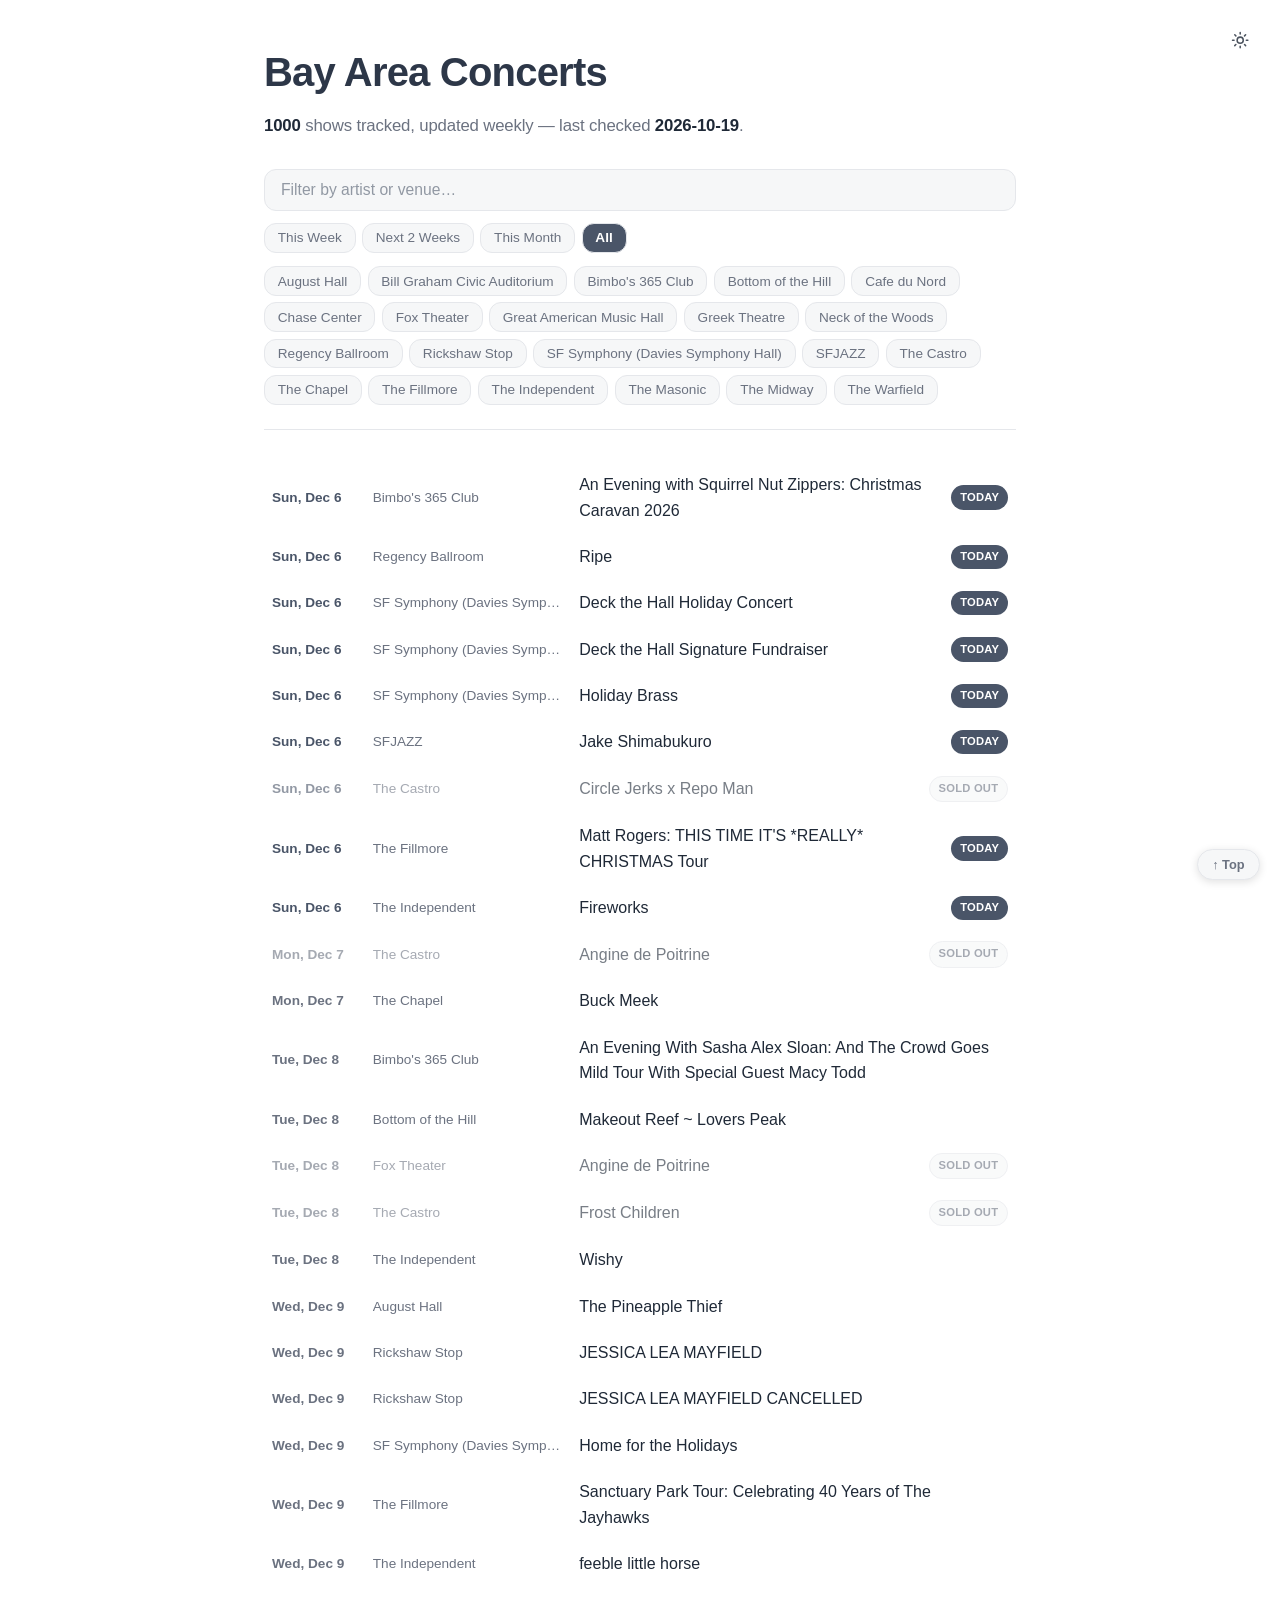
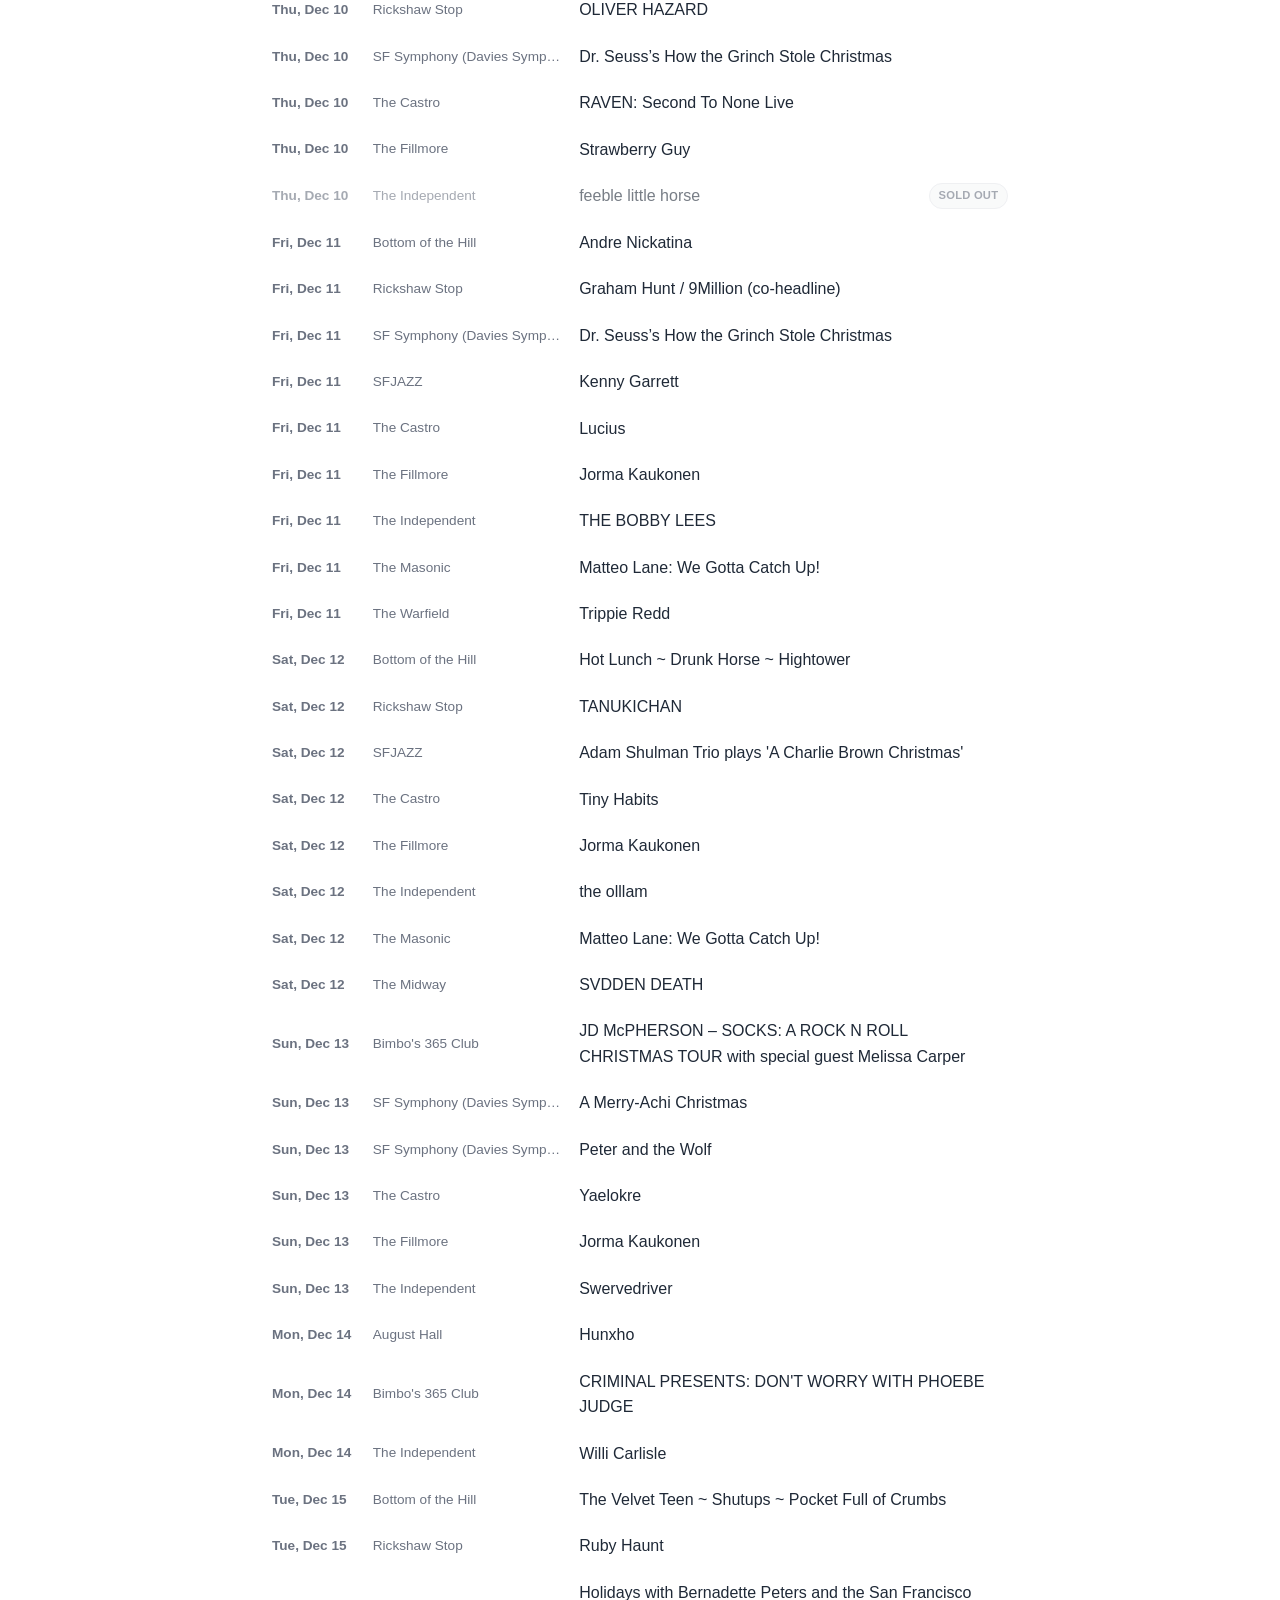
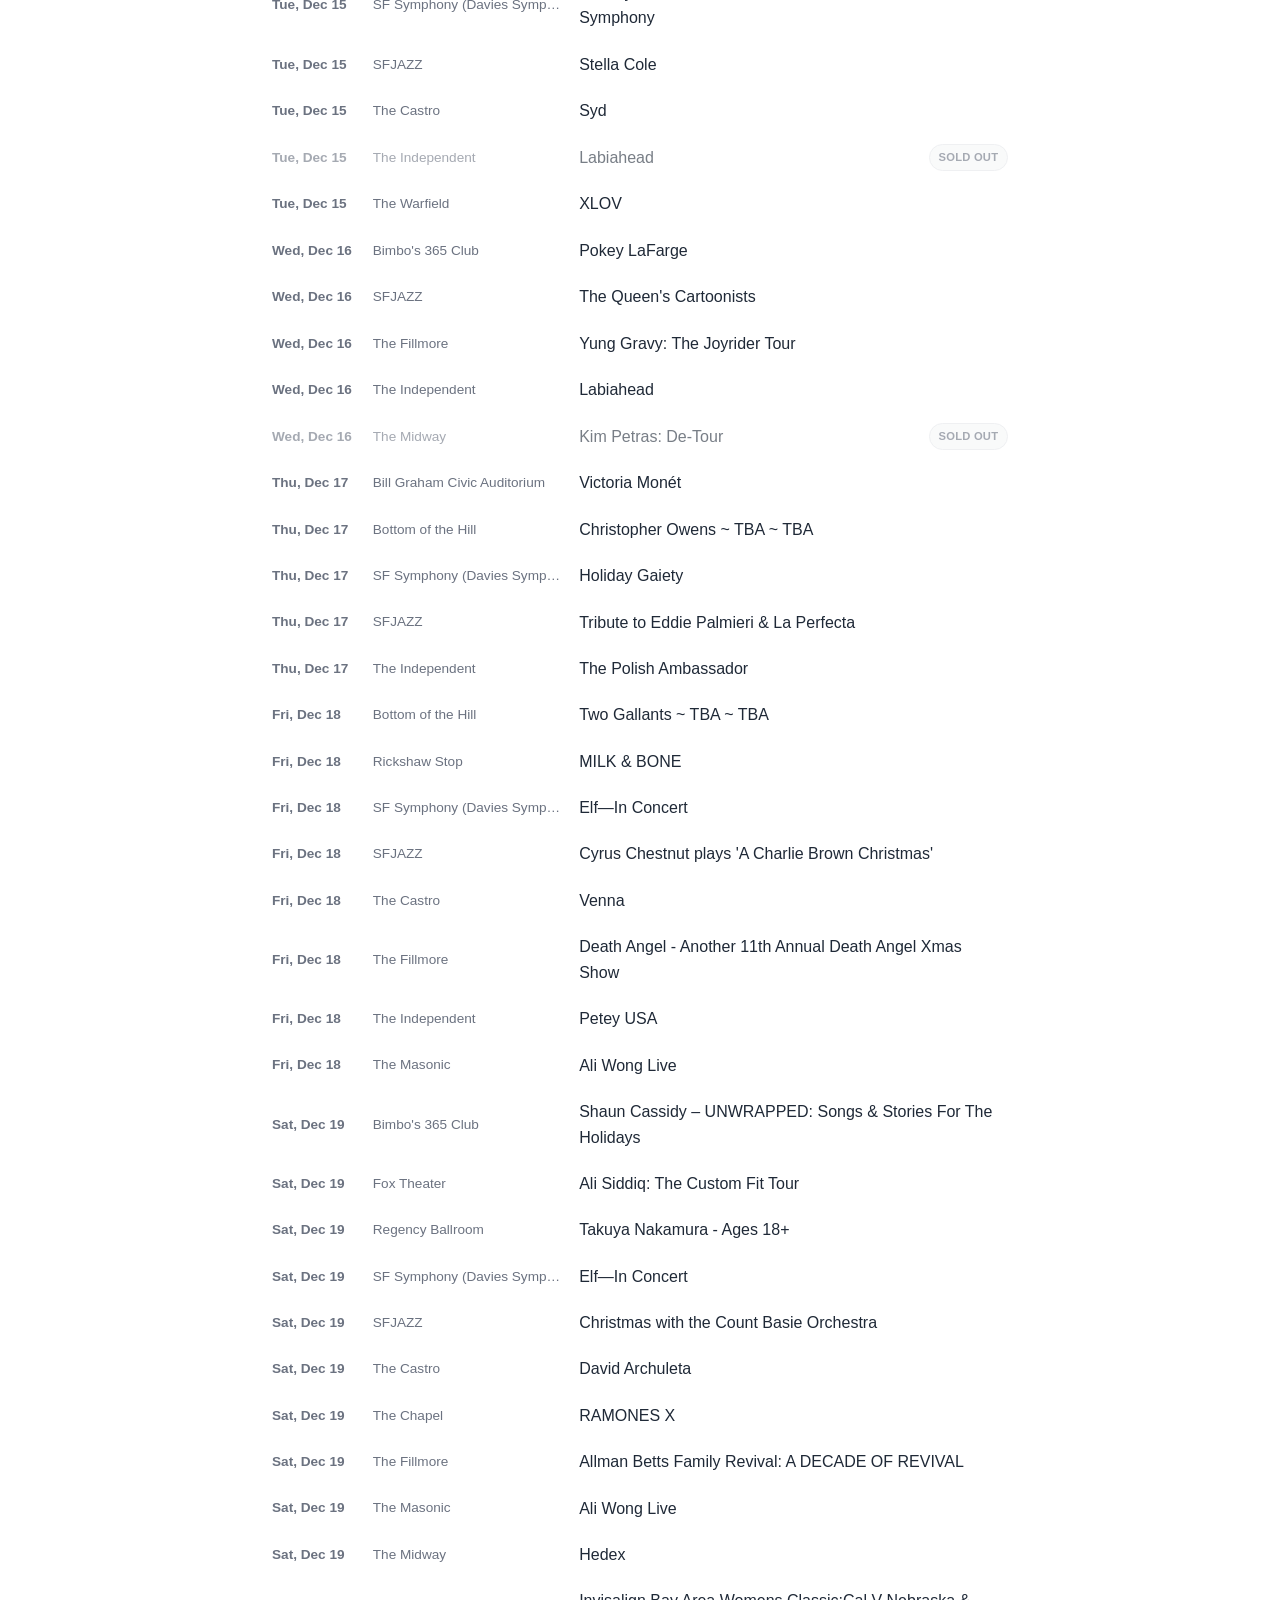
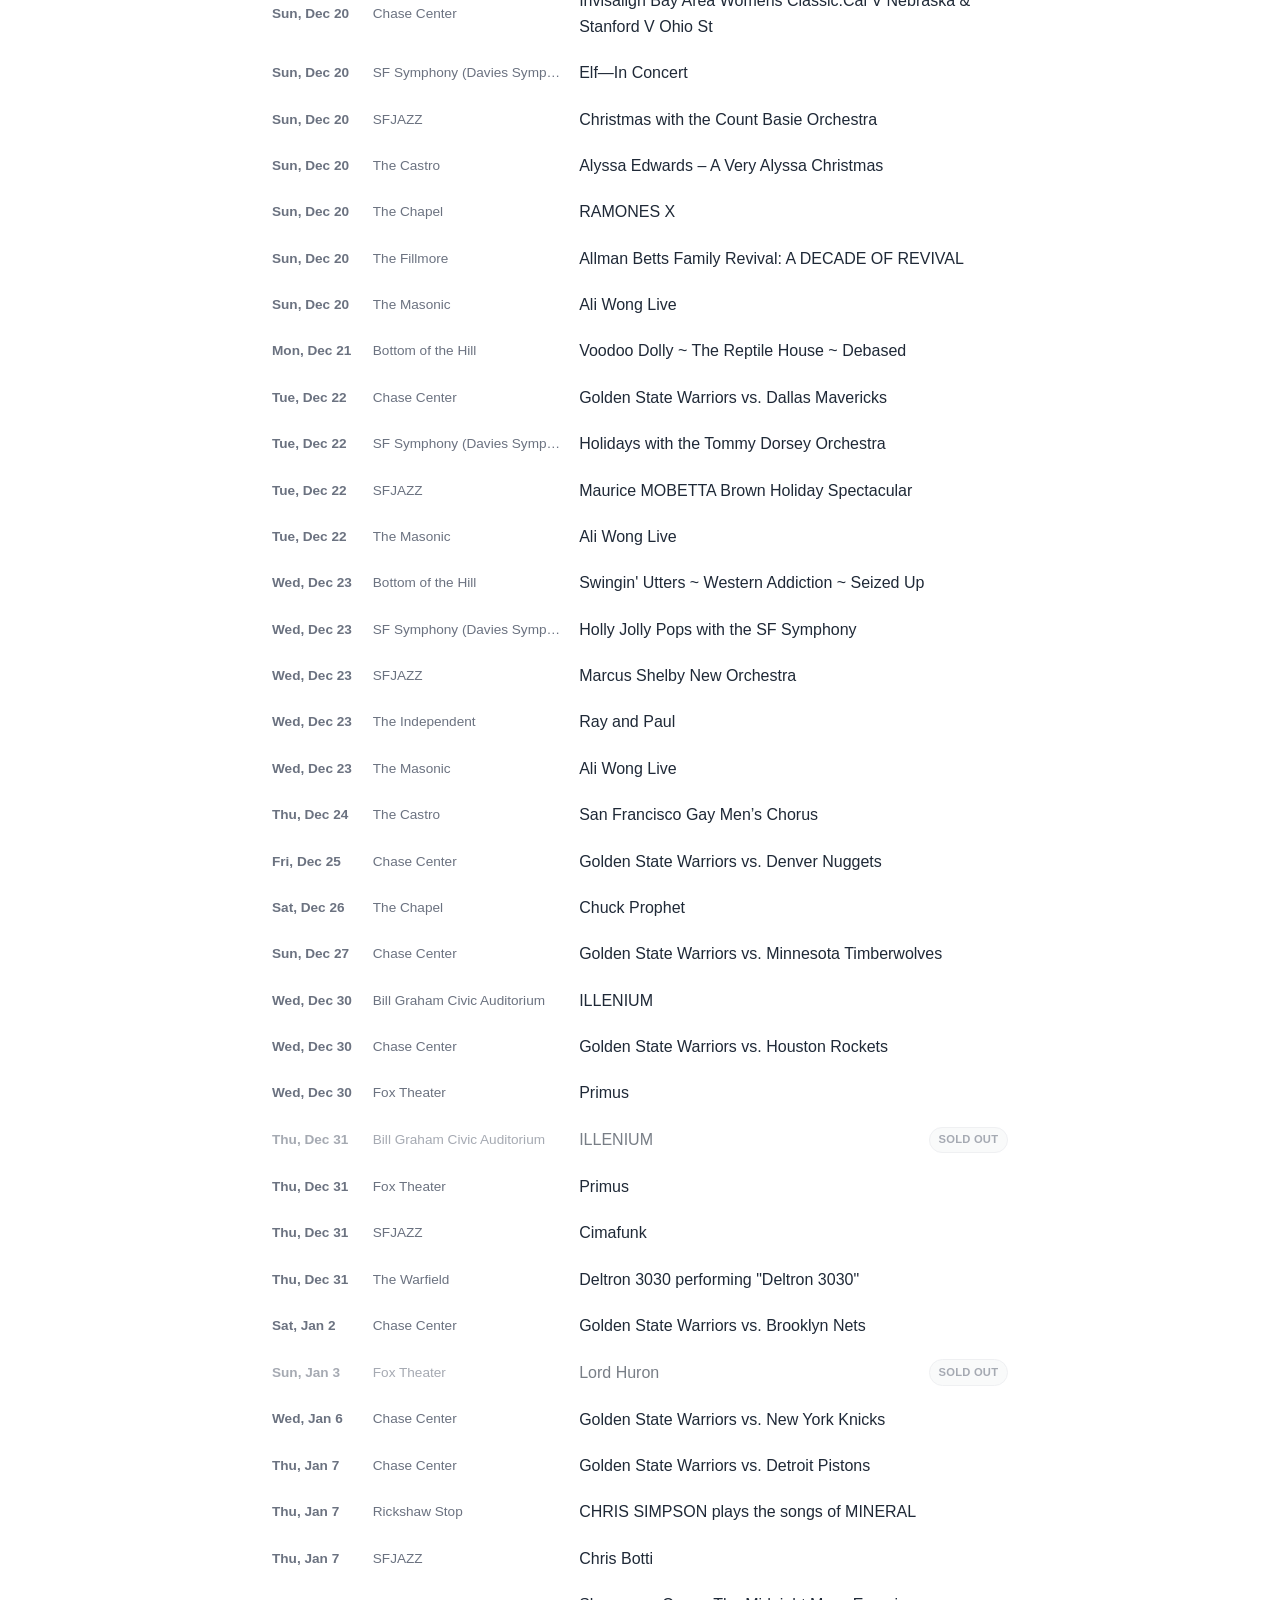
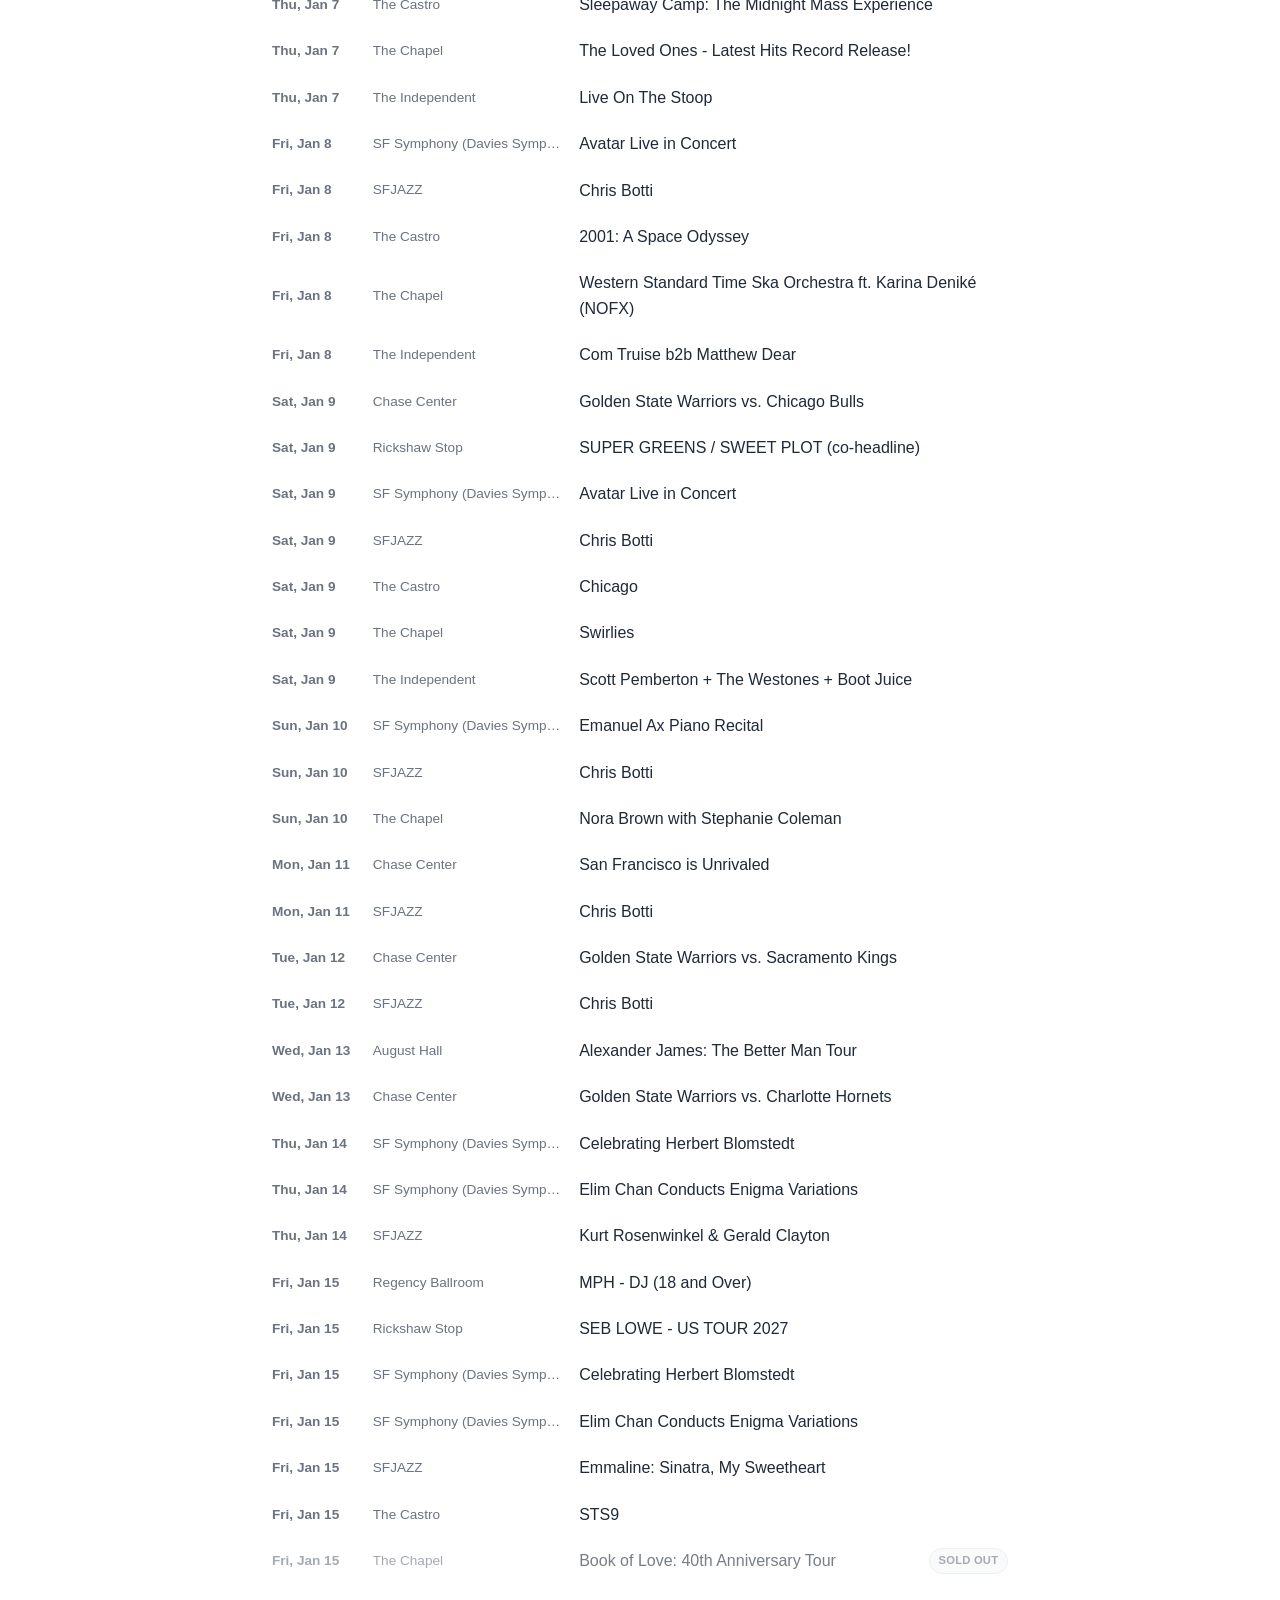
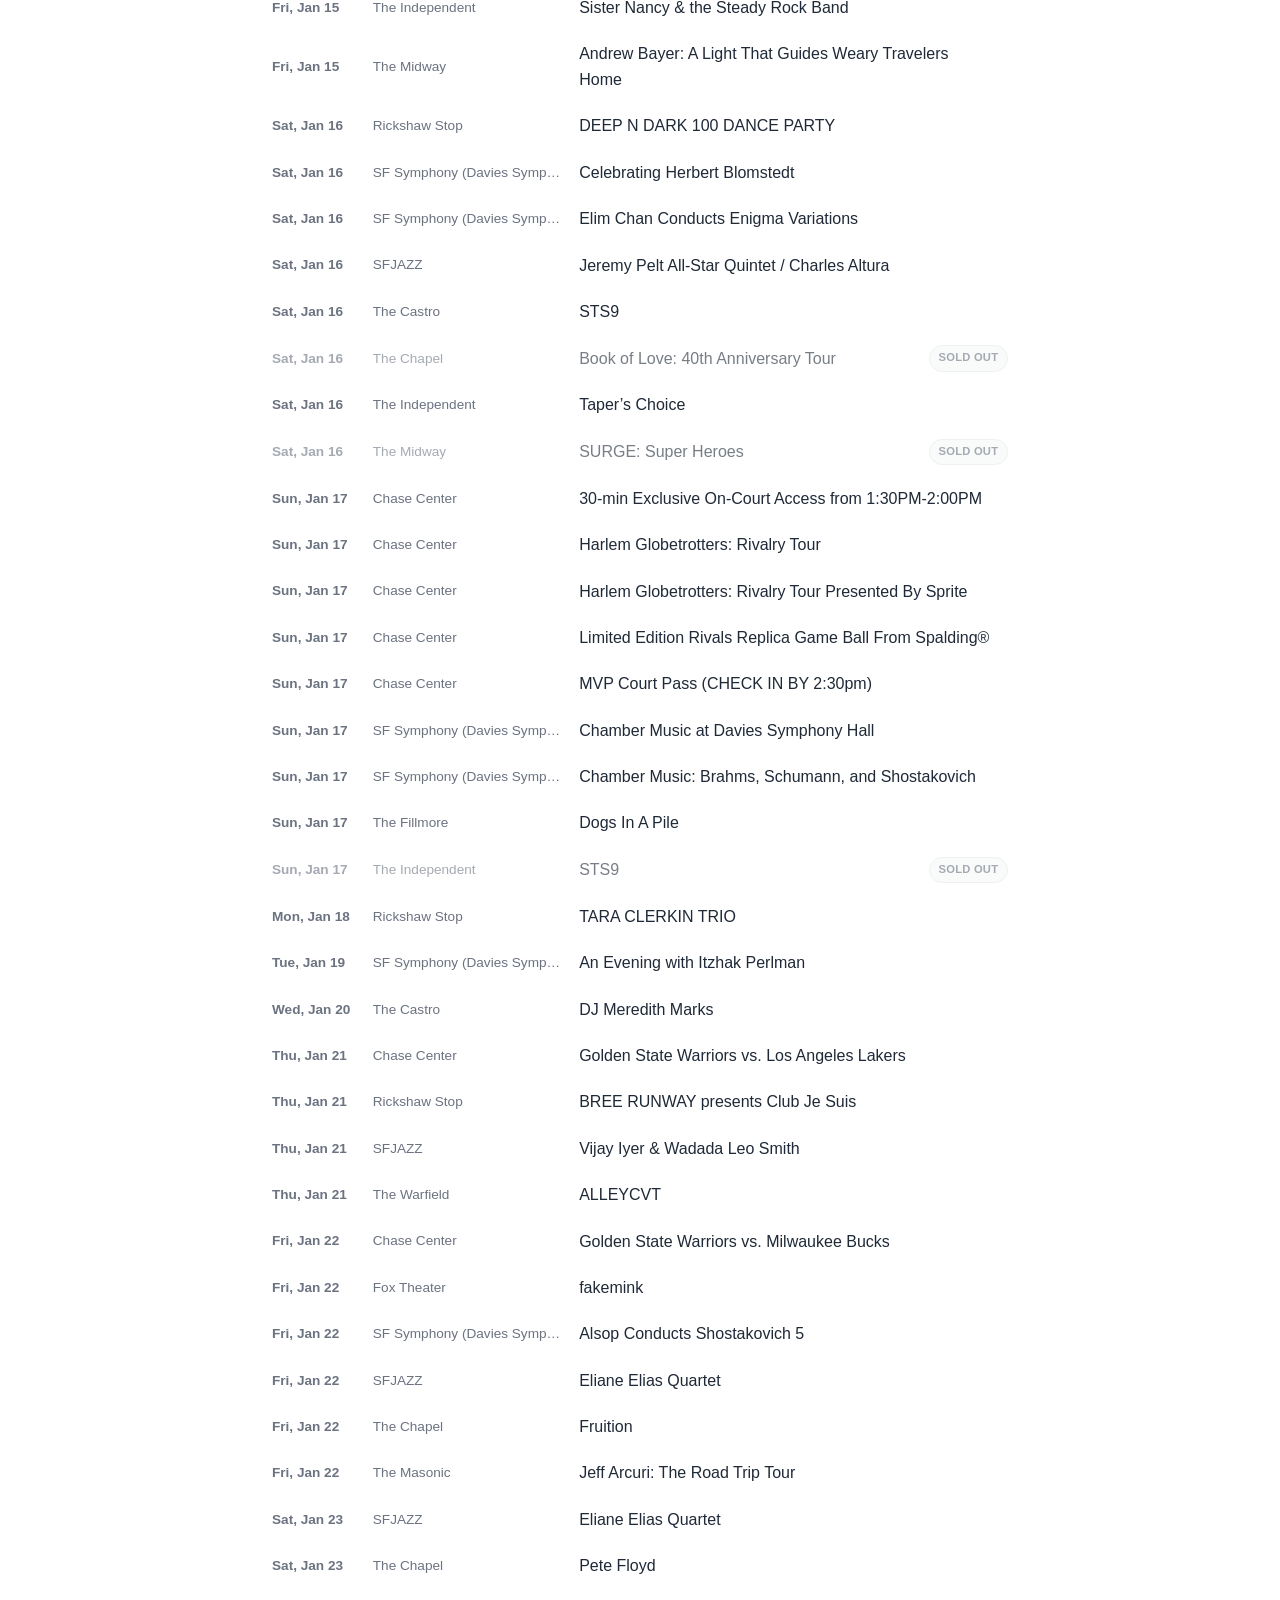
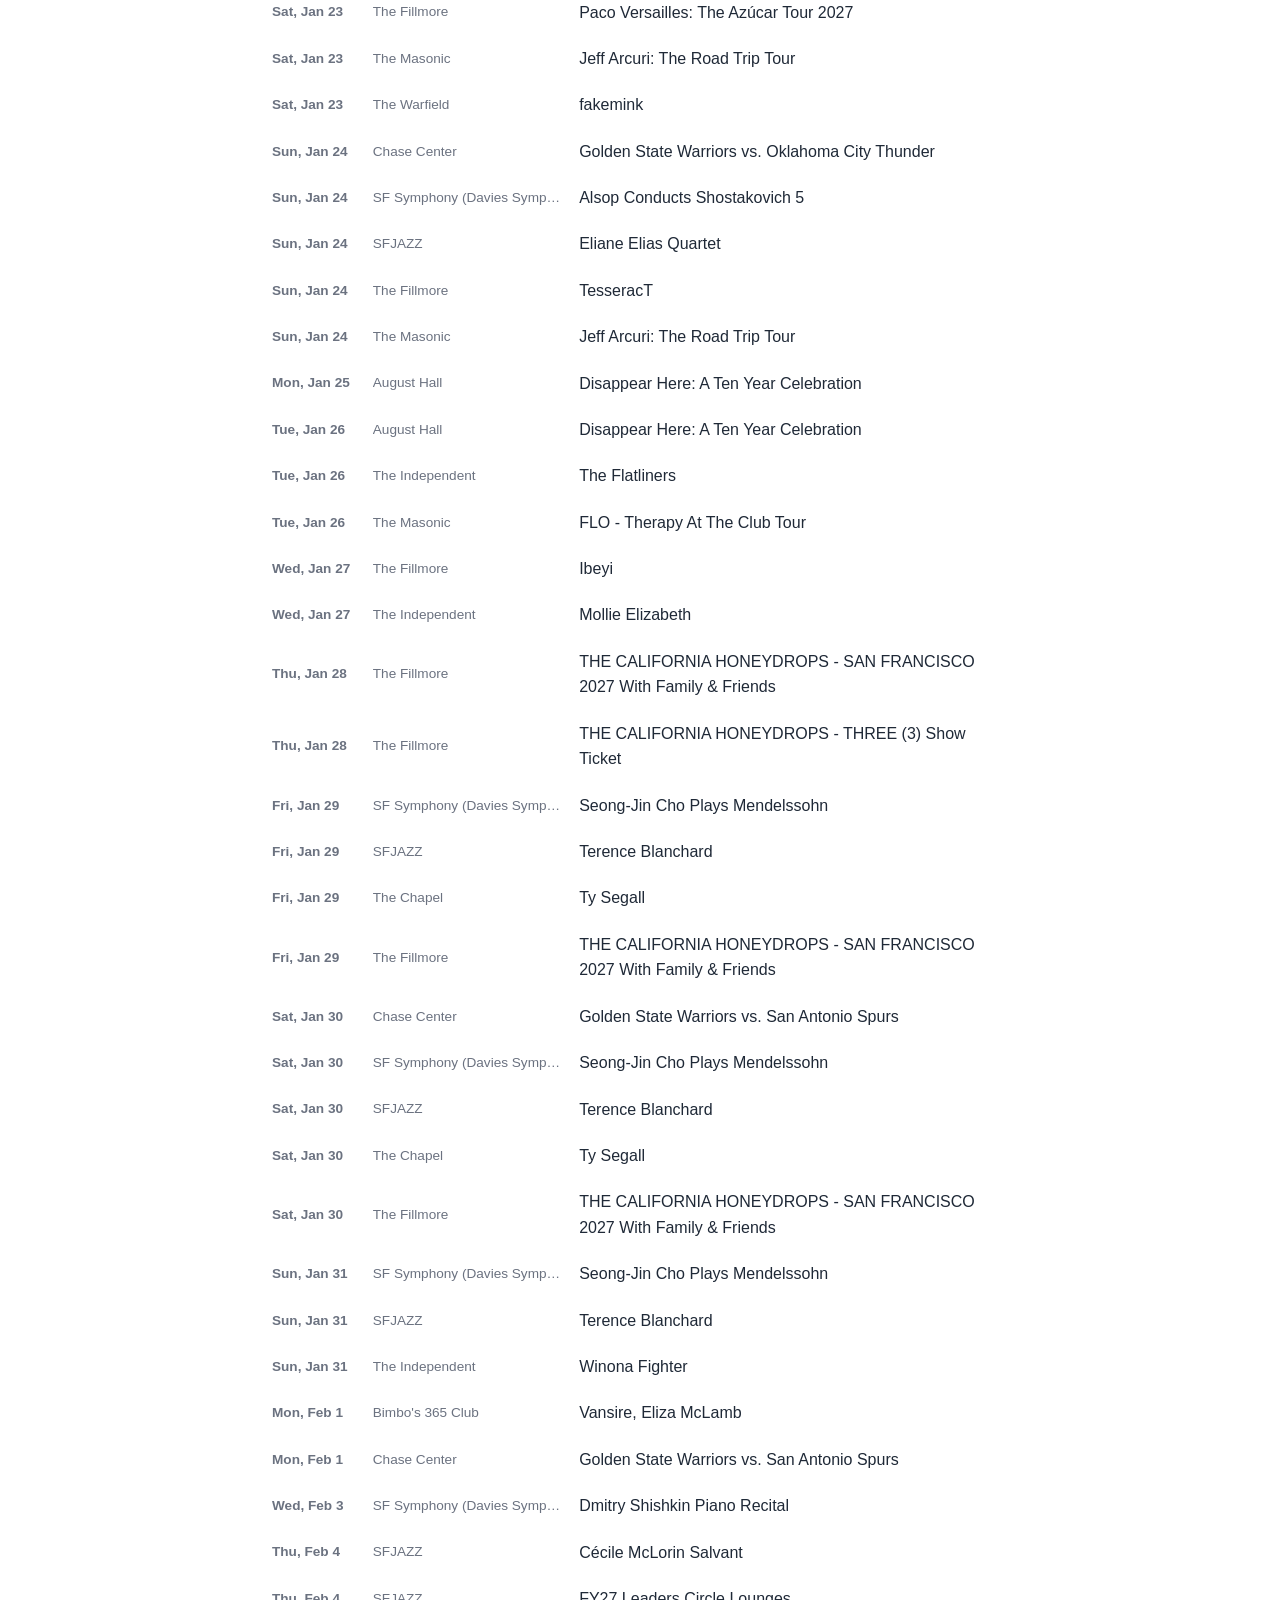
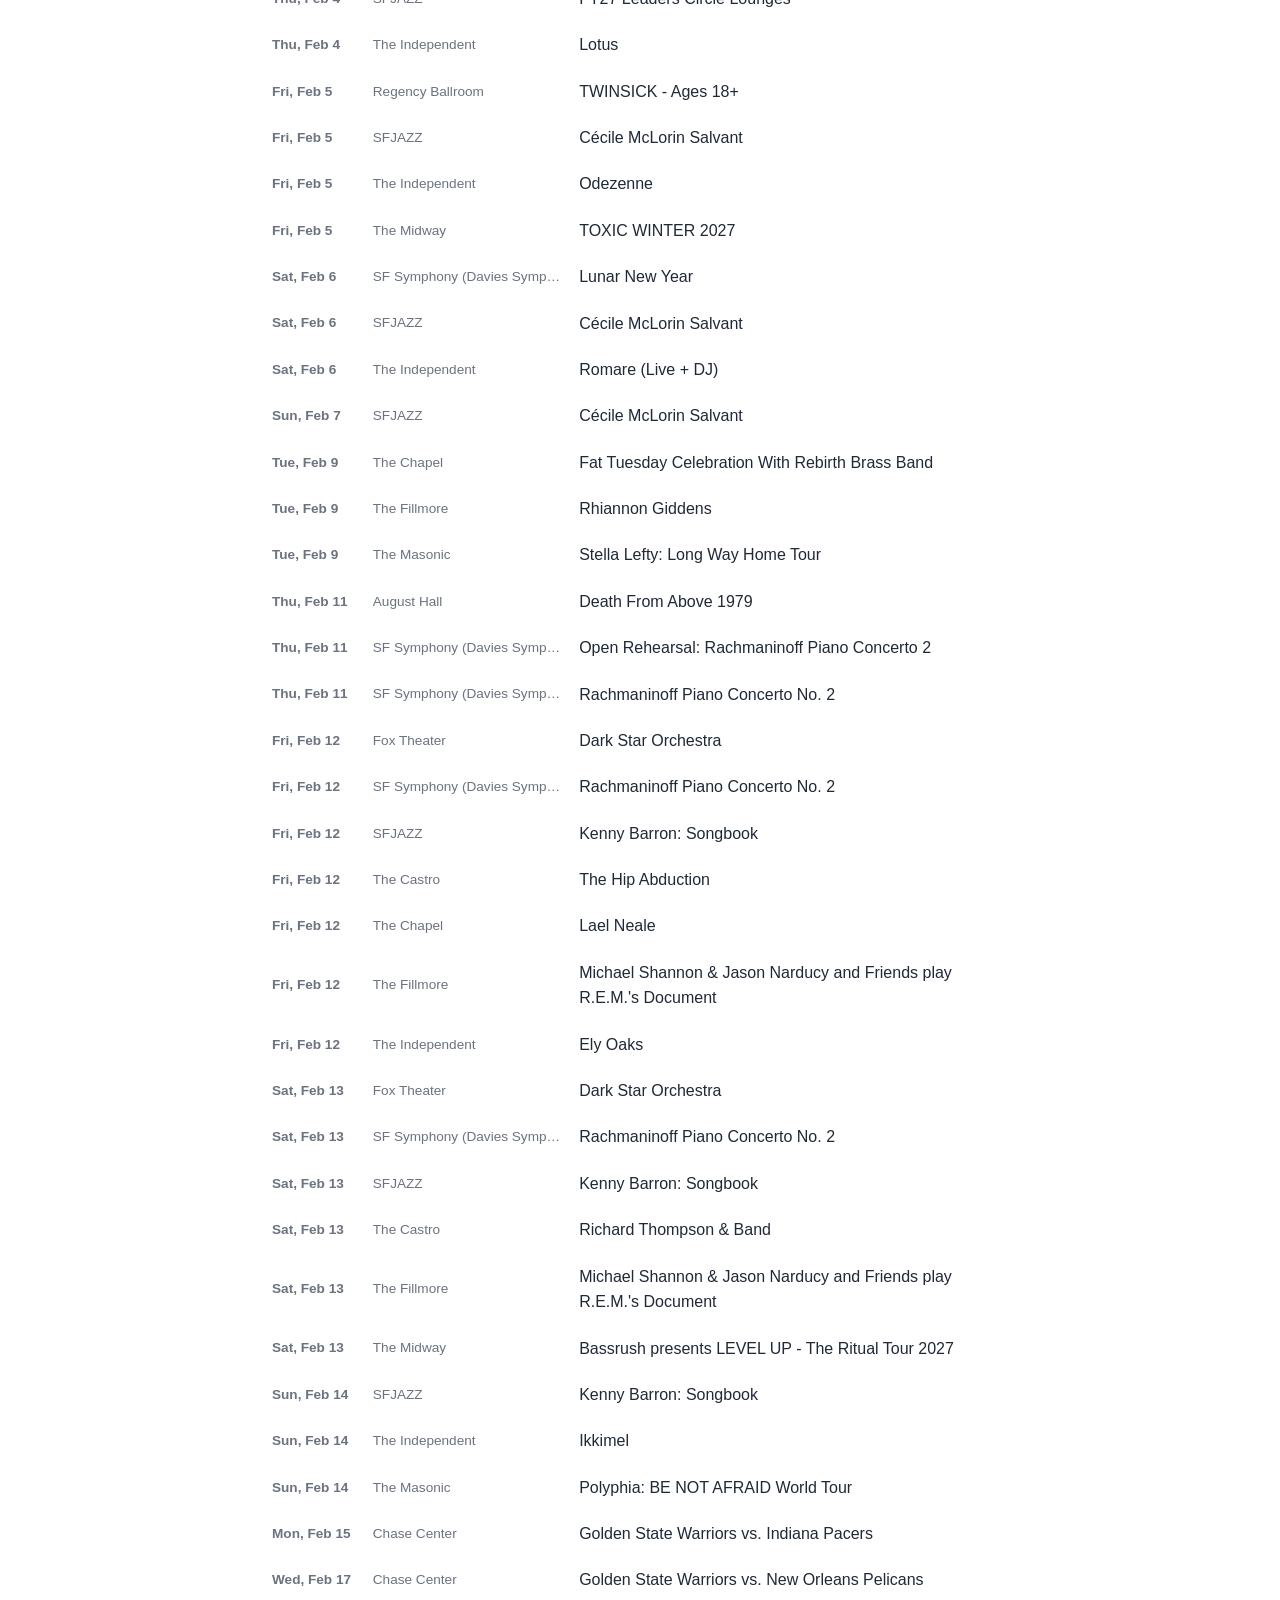
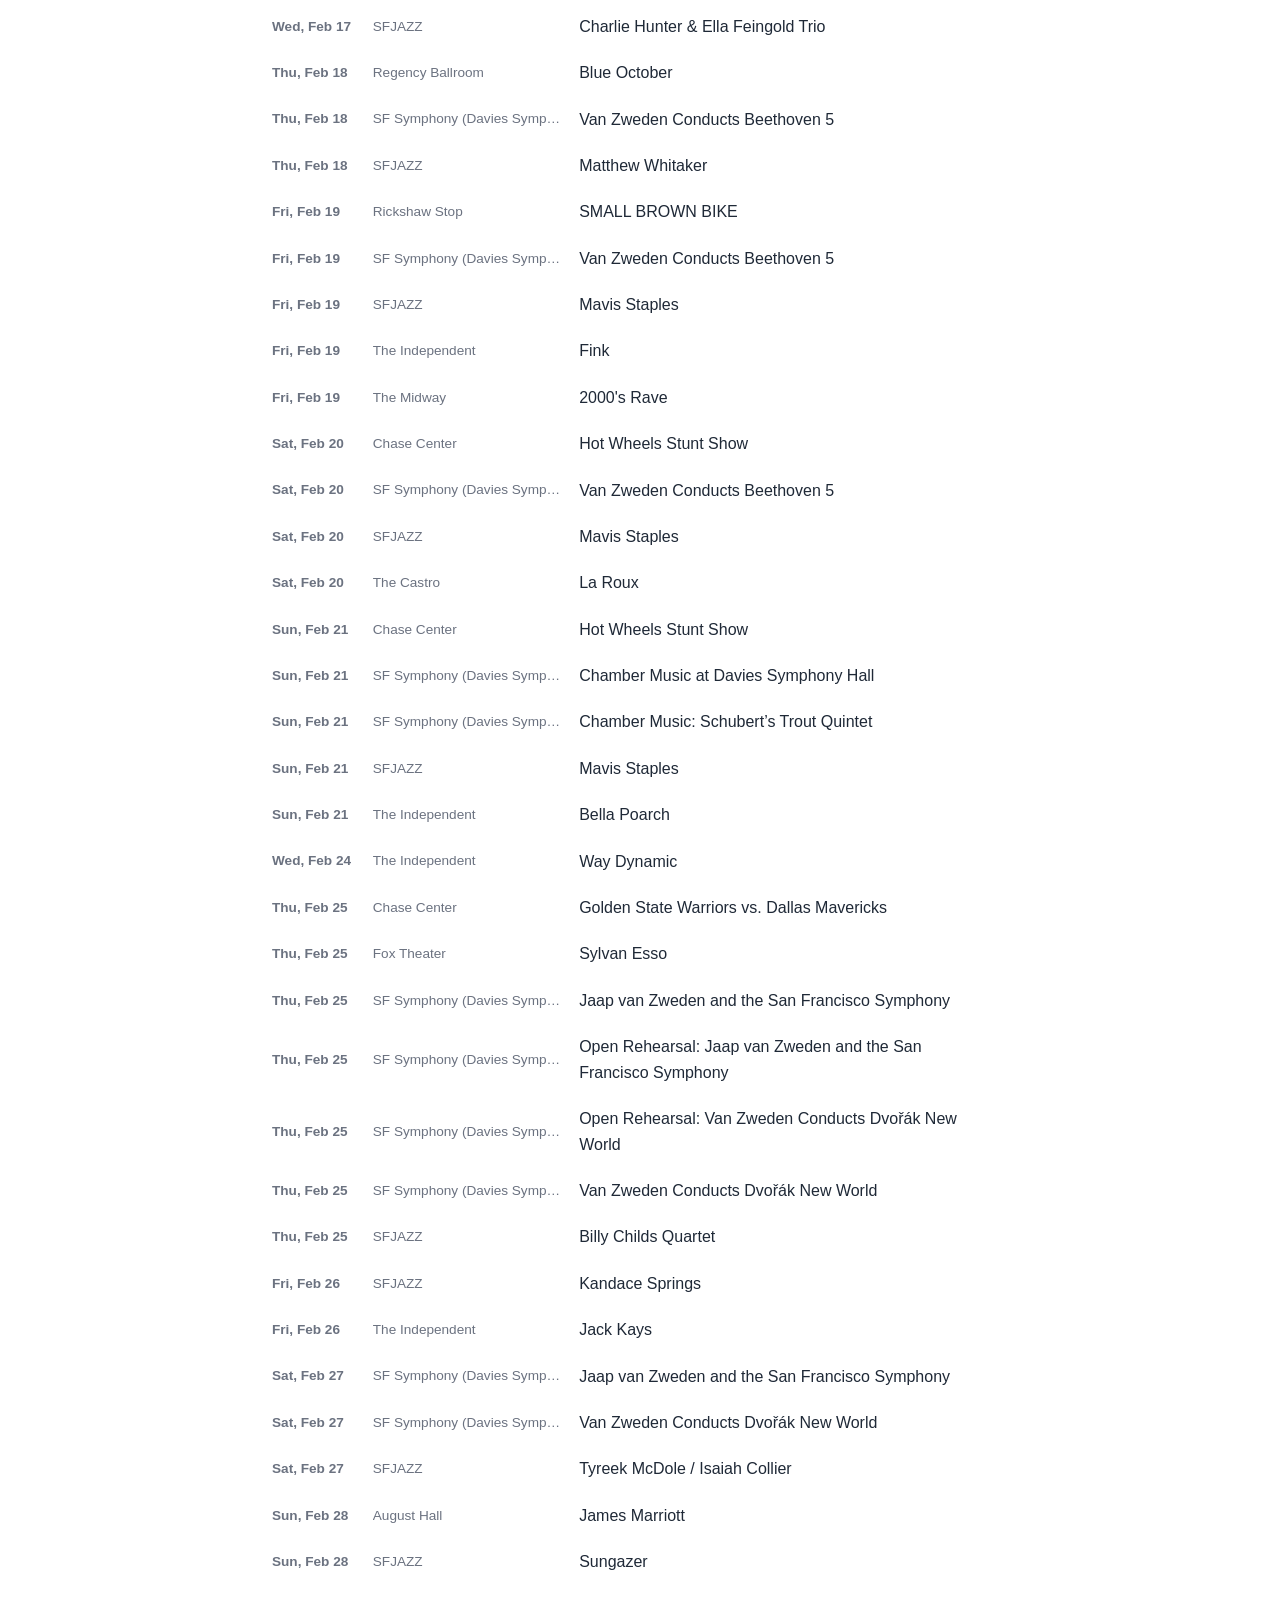
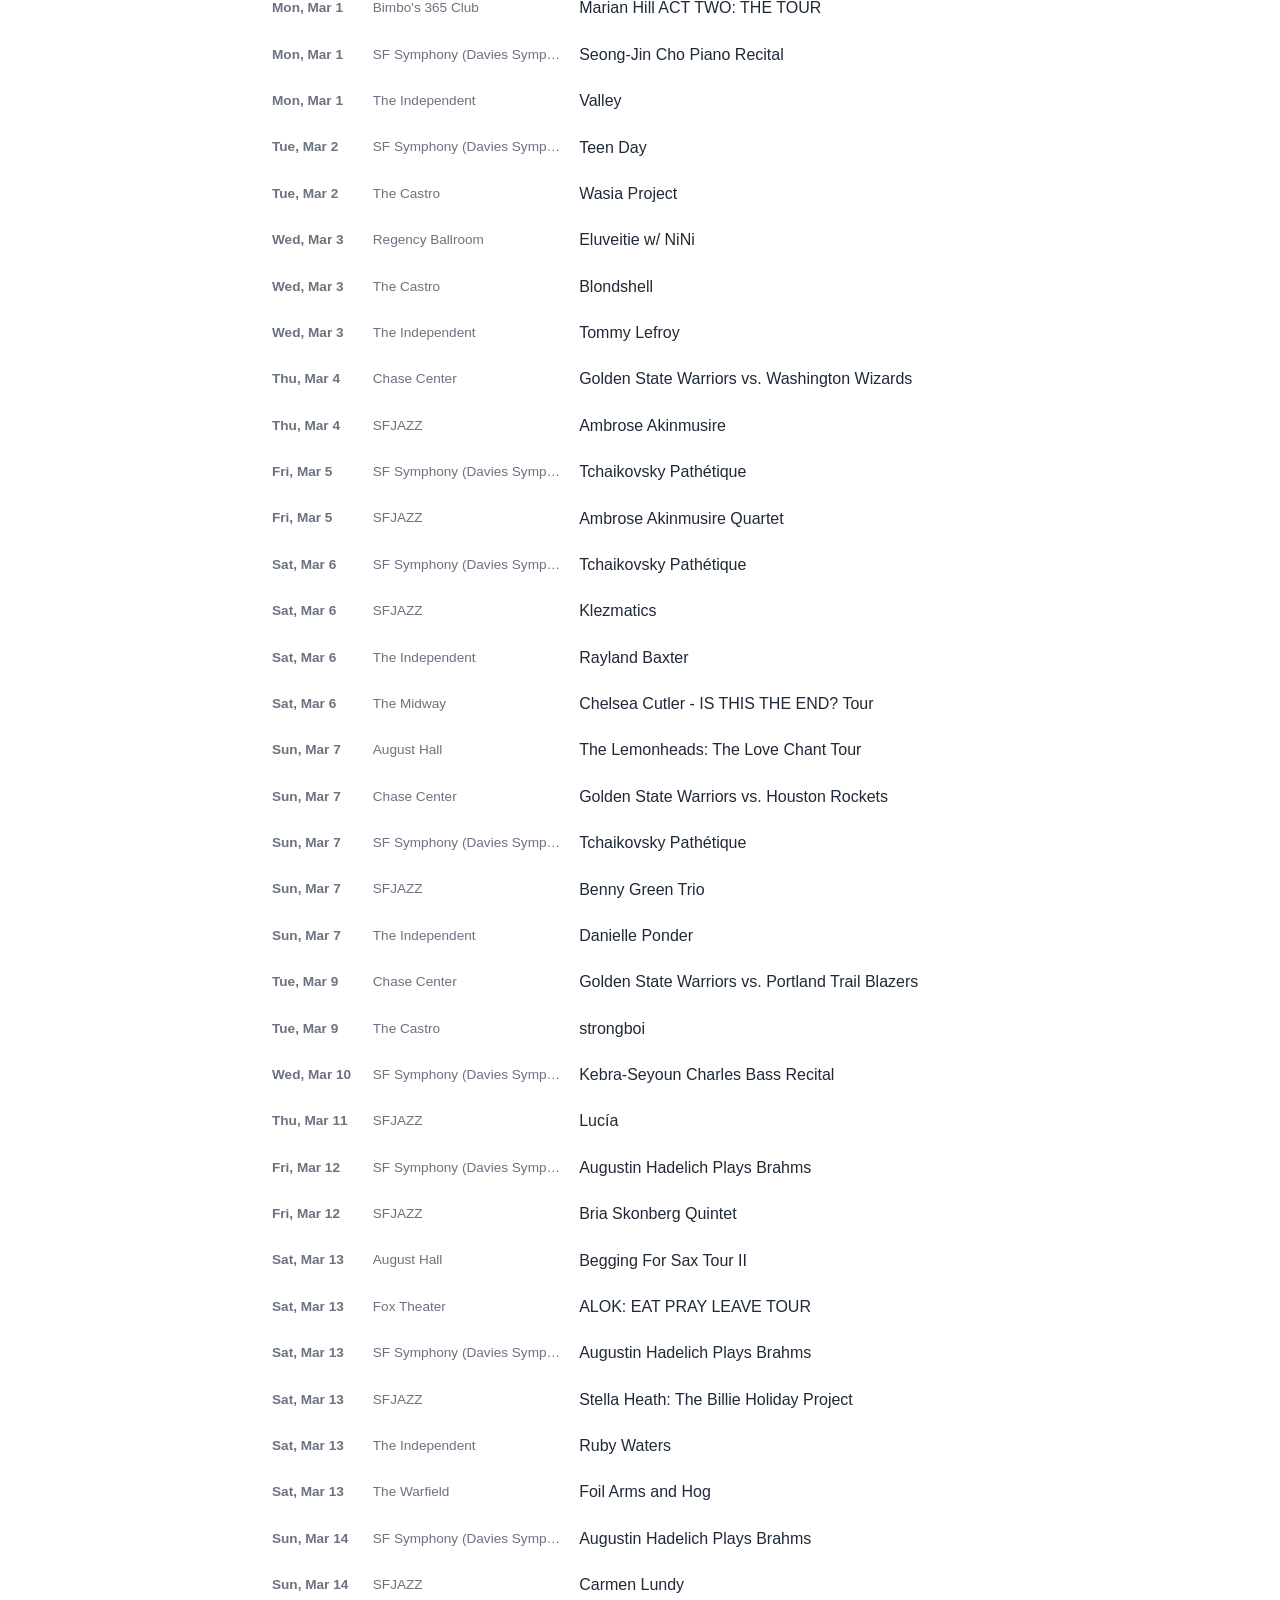
==== commit 5825b06b: "Publish site 2026-10-19T23:12:13Z" ====
--- a/index.html
+++ b/index.html
@@ -374,7 +374,7 @@
       <h1>Bay Area Concerts</h1>
     </header>
     <p class="sub">
-      <b id="stat-total">1045</b> shows tracked, updated weekly &mdash; last checked <b id="stat-date">2026-10-12</b>.
+      <b id="stat-total">1000</b> shows tracked, updated weekly &mdash; last checked <b id="stat-date">2026-10-19</b>.
     </p>
 
     <div class="controls">
@@ -397,7 +397,7 @@
     </footer>
   </div>
 
-  <script id="show-data" type="application/json">{"shows": [{"venue": "August Hall", "title": "Love Spells", "date": "2026-10-12", "url": "https://www.livenation.com/event/G5vYZ_udNvSDL/love-spells", "first_seen": "2026-07-18", "sold_out": false}, {"venue": "Bimbo's 365 Club", "title": "MARO – (MOVED FROM THE CASTRO)", "date": "2026-10-12", "url": "https://bimbos365club.com/tm-event/maro-moved-from-the-castro/", "first_seen": "2026-07-18", "sold_out": false}, {"venue": "Bottom of the Hill", "title": "Triclops! ~ Wife ~ Gumby's Junk", "date": "2026-10-12", "url": "http://www.bottomofthehill.com/20261012.html", "first_seen": "2026-09-07", "sold_out": false}, {"venue": "Cafe du Nord", "title": "Love Spells", "date": "2026-10-12", "url": "https://cafedunord.com/tm-event/love-spells-love-is-the-law-world-tour/", "first_seen": "2026-09-21", "sold_out": false}, {"venue": "Cafe du Nord", "title": "vaultboy – ARE YOU EVER COMING BACK? TOUR with Alexa Cappelli", "date": "2026-10-12", "url": "https://cafedunord.com/tm-event/vaultboy-are-you-ever-coming-back/", "first_seen": "2026-09-21", "sold_out": false}, {"venue": "Neck of the Woods", "title": "Salsa Crazy Mondays", "date": "2026-10-12", "url": "https://www.neckofthewoodssf.com/tm-event/salsa-crazy-mondays-10/", "first_seen": "2026-10-05", "sold_out": false}, {"venue": "SF Symphony (Davies Symphony Hall)", "title": "Ludovico Einaudi: Solo Piano", "date": "2026-10-12", "url": "https://www.sfsymphony.org/Buy-Tickets/2026-27/Ludovico-Einaudi", "first_seen": "2026-07-18", "sold_out": false}, {"venue": "The Chapel", "title": "Militarie Gun", "date": "2026-10-12", "url": "https://wl.seetickets.us/event/militarie-gun/693468?afflky=TheChapel", "first_seen": "2026-10-12", "sold_out": false}, {"venue": "The Independent", "title": "KiNG MALA", "date": "2026-10-12", "url": "https://apeconcerts.com/events/king-mala-261012/", "first_seen": "2026-07-18", "sold_out": false}, {"venue": "Bottom of the Hill", "title": "Wolves of Glendale : Cor64", "date": "2026-10-13", "url": "http://www.bottomofthehill.com/20261013.html", "first_seen": "2026-08-10", "sold_out": false}, {"venue": "Bottom of the Hill", "title": "Wolves of Glendale ~ TBA", "date": "2026-10-13", "url": "http://www.bottomofthehill.com/20261013.html", "first_seen": "2026-07-18", "sold_out": false}, {"venue": "Cafe du Nord", "title": "Isabel LaRosa", "date": "2026-10-13", "url": "https://cafedunord.com/tm-event/isabel-larosa-dollparts-tour/", "first_seen": "2026-09-28", "sold_out": false}, {"venue": "Fox Theater", "title": "Audrey Hobert", "date": "2026-10-13", "url": "https://apeconcerts.com/events/audrey-hobert-261013/", "first_seen": "2026-07-27", "sold_out": true}, {"venue": "Great American Music Hall", "title": "Provoker", "date": "2026-10-13", "url": "https://wl.seetickets.us/event/provoker/703886?afflky=GreatAmericanMusicHall", "first_seen": "2026-10-05", "sold_out": false}, {"venue": "Neck of the Woods", "title": "Karaoke Tuesday", "date": "2026-10-13", "url": "https://www.neckofthewoodssf.com/tm-event/karaoke-tuesday-15/", "first_seen": "2026-10-05", "sold_out": false}, {"venue": "Regency Ballroom", "title": "Mico", "date": "2026-10-13", "url": "https://www.ticketmaster.com/event/Z7r9jZ1A70I80", "first_seen": "2026-07-18", "sold_out": false}, {"venue": "Rickshaw Stop", "title": "ZOLITA", "date": "2026-10-13", "url": "https://urldefense.com/v3/__https://www.ticketmaster.com/event/1C0064C2069884E3?camefrom=CFC_ANOTHERPLANET_artist&brand=anotherplanet__;!!AEl5w8WD!pTB5j4ha87vlT1TpQ3IE6Ov3BKIFIekNo6BcSbh62TQOjTo9JTWndCcKI0o7nSV_qVAhVLrB8DRCTDcq5GWO8igC0zrppjI$", "first_seen": "2026-07-18", "sold_out": false}, {"venue": "The Chapel", "title": "Militarie Gun", "date": "2026-10-13", "url": "https://wl.seetickets.us/event/militarie-gun/693468?afflky=TheChapel", "first_seen": "2026-07-18", "sold_out": false}, {"venue": "The Independent", "title": "Automatic", "date": "2026-10-13", "url": "https://apeconcerts.com/events/automatic-261013/", "first_seen": "2026-07-18", "sold_out": true}, {"venue": "The Masonic", "title": "Loathe: A Stranger to You", "date": "2026-10-13", "url": "https://www.livenation.com/event/G5vYZ_ah_rlf3/loathe-a-stranger-to-you", "first_seen": "2026-07-18", "sold_out": false}, {"venue": "Bimbo's 365 Club", "title": "FIGHTMASTER", "date": "2026-10-14", "url": "https://bimbos365club.com/tm-event/fightmaster/", "first_seen": "2026-07-18", "sold_out": false}, {"venue": "Bottom of the Hill", "title": "Ee ~ Punxsutawney ~ Spa", "date": "2026-10-14", "url": "http://www.bottomofthehill.com/20261014.html", "first_seen": "2026-09-07", "sold_out": false}, {"venue": "Chase Center", "title": "WNBA Playoffs Round 2 Home Game E: Valkyries V Aces", "date": "2026-10-14", "url": "https://www.ticketmaster.com/wnba-playoffs-round-2-home-game-san-francisco-california-10-14-2026/event/1C006529C5D2348C", "first_seen": "2026-10-05", "sold_out": false}, {"venue": "Fox Theater", "title": "Brit Floyd", "date": "2026-10-14", "url": "https://apeconcerts.com/events/brit-floyd-261014/", "first_seen": "2026-07-18", "sold_out": false}, {"venue": "Great American Music Hall", "title": "Mexican Institute of Sound", "date": "2026-10-14", "url": "https://wl.seetickets.us/event/mexican-institute-of-sound/701759?afflky=GreatAmericanMusicHall", "first_seen": "2026-10-05", "sold_out": false}, {"venue": "Neck of the Woods", "title": "Neck of the Woods SF Open Mic Wednesdays", "date": "2026-10-14", "url": "https://www.neckofthewoodssf.com/tm-event/neck-of-the-woods-sf-open-mic-wednesdays-41/", "first_seen": "2026-10-05", "sold_out": false}, {"venue": "The Castro", "title": "Finn Wolfhard", "date": "2026-10-14", "url": "https://apeconcerts.com/events/finn-wolfhard-261014/", "first_seen": "2026-07-18", "sold_out": true}, {"venue": "The Chapel", "title": "Dummy", "date": "2026-10-14", "url": "https://wl.seetickets.us/event/dummy/700215?afflky=TheChapel", "first_seen": "2026-08-17", "sold_out": false}, {"venue": "The Independent", "title": "Juice", "date": "2026-10-14", "url": "https://apeconcerts.com/events/juice-261014/", "first_seen": "2026-07-18", "sold_out": false}, {"venue": "The Warfield", "title": "Sex Pistols (Steve Jones, Paul Cook, Glen Matlock) feat. Frank Carter", "date": "2026-10-14", "url": "https://www.thewarfieldtheatre.com/events/detail/908696", "first_seen": "2026-09-07", "sold_out": false}, {"venue": "August Hall", "title": "SiM - HOOMAN WORLD TOUR", "date": "2026-10-15", "url": "https://www.livenation.com/event/G5vYZ_1Hatgwr/sim-hooman-world-tour", "first_seen": "2026-07-18", "sold_out": false}, {"venue": "Bill Graham Civic Auditorium", "title": "RAWAYANA", "date": "2026-10-15", "url": "https://apeconcerts.com/events/rawayana-261015/", "first_seen": "2026-07-18", "sold_out": false}, {"venue": "Bimbo's 365 Club", "title": "World Famous Pets", "date": "2026-10-15", "url": "https://bimbos365club.com/tm-event/world-famous-pets/", "first_seen": "2026-07-18", "sold_out": false}, {"venue": "Bottom of the Hill", "title": "Imperial Teen :: Crows", "date": "2026-10-15", "url": "http://www.bottomofthehill.com/20261015.html", "first_seen": "2026-07-20", "sold_out": false}, {"venue": "Bottom of the Hill", "title": "Imperial Teen ~ Kids on a Crime Spree ~ TBA", "date": "2026-10-15", "url": "http://www.bottomofthehill.com/20261015.html", "first_seen": "2026-07-18", "sold_out": false}, {"venue": "Cafe du Nord", "title": "Syd Taylor", "date": "2026-10-15", "url": "https://cafedunord.com/tm-event/syd-taylor/", "first_seen": "2026-09-28", "sold_out": false}, {"venue": "Chase Center", "title": "Young Miko - Late Checkout Tour", "date": "2026-10-15", "url": "https://www.ticketmaster.com/young-miko-late-checkout-tour-san-francisco-california-10-15-2026/event/1C00647FF914B4FF", "first_seen": "2026-07-18", "sold_out": false}, {"venue": "Fox Theater", "title": "Boy Harsher", "date": "2026-10-15", "url": "https://apeconcerts.com/events/boy-harsher-261015/", "first_seen": "2026-07-18", "sold_out": false}, {"venue": "Great American Music Hall", "title": "Kelsey Lu", "date": "2026-10-15", "url": "https://wl.seetickets.us/event/kelsey-lu/694273?afflky=GreatAmericanMusicHall", "first_seen": "2026-10-05", "sold_out": false}, {"venue": "Neck of the Woods", "title": "Clement St Comedy", "date": "2026-10-15", "url": "https://www.neckofthewoodssf.com/tm-event/clement-st-comedy-11/", "first_seen": "2026-10-05", "sold_out": false}, {"venue": "Neck of the Woods", "title": "​​​​​​​Moral Law/ A Year Ago Today/ A Life Spent/ altar/ xMagdalenex", "date": "2026-10-15", "url": "https://www.neckofthewoodssf.com/tm-event/moral-law-a-year-ago-today-a-life-spent-altar-xmagdalenex/", "first_seen": "2026-10-05", "sold_out": false}, {"venue": "Regency Ballroom", "title": "The Blasting Company", "date": "2026-10-15", "url": "https://www.ticketmaster.com/event/Z7r9jZ1A7PzAA", "first_seen": "2026-08-03", "sold_out": false}, {"venue": "Rickshaw Stop", "title": "ABRACADABRA", "date": "2026-10-15", "url": "https://wl.seetickets.us/event/abracadabra/704942?afflky=RickshawStop", "first_seen": "2026-09-14", "sold_out": false}, {"venue": "SF Symphony (Davies Symphony Hall)", "title": "Batiashvili/Capuçon/Thibaudet Trio", "date": "2026-10-15", "url": "https://www.sfsymphony.org/Buy-Tickets/2026-27/Batiashvili-Capucon-Thibaudet", "first_seen": "2026-07-18", "sold_out": false}, {"venue": "SFJAZZ", "title": "Lila Downs", "date": "2026-10-15", "url": "https://www.sfjazz.org/tickets/productions/26-27/lila-downs/", "first_seen": "2026-08-10", "sold_out": false}, {"venue": "SFJAZZ", "title": "Mathis Picard Trio", "date": "2026-10-15", "url": "https://www.sfjazz.org/tickets/productions/26-27/mathis-picard-trio/", "first_seen": "2026-08-10", "sold_out": false}, {"venue": "The Chapel", "title": "Hot Flash Heat Wave", "date": "2026-10-15", "url": "https://wl.seetickets.us/event/hot-flash-heat-wave/693459?afflky=TheChapel", "first_seen": "2026-07-18", "sold_out": false}, {"venue": "The Independent", "title": "Lost Kings", "date": "2026-10-15", "url": "https://apeconcerts.com/events/lost-kings-261015/", "first_seen": "2026-08-24", "sold_out": false}, {"venue": "The Masonic", "title": "Laura Ramoso: The Calm Down Tour", "date": "2026-10-15", "url": "https://www.livenation.com/event/G5vYZ_klrGfm1/laura-ramoso-the-calm-down-tour", "first_seen": "2026-07-18", "sold_out": false}, {"venue": "August Hall", "title": "Actress", "date": "2026-10-16", "url": "https://www.livenation.com/event/G5vYZ_2Sato57/actress", "first_seen": "2026-08-03", "sold_out": false}, {"venue": "Bill Graham Civic Auditorium", "title": "Sara Bareilles", "date": "2026-10-16", "url": "https://apeconcerts.com/events/sara-bareilles-261016/", "first_seen": "2026-07-18", "sold_out": true}, {"venue": "Bimbo's 365 Club", "title": "Tainted Love", "date": "2026-10-16", "url": "https://bimbos365club.com/tm-event/tainted-love-8/", "first_seen": "2026-08-03", "sold_out": false}, {"venue": "Bottom of the Hill", "title": "The Seshen ~ Sweet Lew ~ Cardboard People", "date": "2026-10-16", "url": "http://www.bottomofthehill.com/20261016.html", "first_seen": "2026-07-18", "sold_out": false}, {"venue": "Cafe du Nord", "title": "Allan Rayman", "date": "2026-10-16", "url": "https://cafedunord.com/tm-event/allan-rayman-hotelallanthe10yearanniversarytour/", "first_seen": "2026-09-28", "sold_out": false}, {"venue": "Cafe du Nord", "title": "Renny Conti", "date": "2026-10-16", "url": "https://cafedunord.com/tm-event/renny-conti-split-second-tour-with-james-eichman/", "first_seen": "2026-09-28", "sold_out": false}, {"venue": "Chase Center", "title": "Golden State Warriors vs. Portland Trail Blazers", "date": "2026-10-16", "url": "https://www.ticketmaster.com/golden-state-warriors-vs-portland-trail-san-francisco-california-10-16-2026/event/1C0064EABC62392E", "first_seen": "2026-07-20", "sold_out": false}, {"venue": "Fox Theater", "title": "ScHoolboy Q", "date": "2026-10-16", "url": "https://apeconcerts.com/events/schoolboy-q-261016/", "first_seen": "2026-08-03", "sold_out": false}, {"venue": "Great American Music Hall", "title": "The Jungle Giants", "date": "2026-10-16", "url": "https://wl.seetickets.us/event/the-jungle-giants/690946?afflky=GreatAmericanMusicHall", "first_seen": "2026-10-05", "sold_out": false}, {"venue": "Greek Theatre", "title": "Vulfpeck", "date": "2026-10-16", "url": "https://apeconcerts.com/events/vulfpeck-261016/", "first_seen": "2026-07-18", "sold_out": false}, {"venue": "Neck of the Woods", "title": "Blind Illusion/ Hemotoxin/ Parabellum", "date": "2026-10-16", "url": "https://www.neckofthewoodssf.com/tm-event/blind-illusion-hemotoxin-parabellum/", "first_seen": "2026-10-05", "sold_out": false}, {"venue": "Regency Ballroom", "title": "moe.", "date": "2026-10-16", "url": "https://www.ticketmaster.com/event/Z7r9jZ1A7P8qK", "first_seen": "2026-07-18", "sold_out": false}, {"venue": "Rickshaw Stop", "title": "PSYCHED! FEST with DILES QUE NO ME MATEN", "date": "2026-10-16", "url": "https://wl.seetickets.us/event/psyched-fest-with-diles-que-no-me-maten/687568?afflky=RickshawStop", "first_seen": "2026-07-18", "sold_out": false}, {"venue": "SF Symphony (Davies Symphony Hall)", "title": "Dvořák Symphony No. 8", "date": "2026-10-16", "url": "https://www.sfsymphony.org/Buy-Tickets/2026-27/Dvorak-Symphony-8", "first_seen": "2026-07-18", "sold_out": false}, {"venue": "SFJAZZ", "title": "Lila Downs", "date": "2026-10-16", "url": "https://www.sfjazz.org/tickets/productions/26-27/lila-downs/", "first_seen": "2026-08-10", "sold_out": false}, {"venue": "SFJAZZ", "title": "Zaccai Curtis Sextet", "date": "2026-10-16", "url": "https://www.sfjazz.org/tickets/productions/26-27/zaccai-curtis-sextet/", "first_seen": "2026-08-10", "sold_out": false}, {"venue": "The Castro", "title": "Iron & Wine", "date": "2026-10-16", "url": "https://apeconcerts.com/events/iron-and-wine-261016/", "first_seen": "2026-07-18", "sold_out": true}, {"venue": "The Chapel", "title": "Amélie Farren, Lilith Max, Rabbitology", "date": "2026-10-16", "url": "https://wl.seetickets.us/event/amelie-farren-lilith-max-rabbitology/695956?afflky=TheChapel", "first_seen": "2026-07-18", "sold_out": false}, {"venue": "The Fillmore", "title": "Neurosis", "date": "2026-10-16", "url": "https://www.livenation.com/event/G5vYZ_C6BAJNk/neurosis", "first_seen": "2026-07-18", "sold_out": false}, {"venue": "The Independent", "title": "This is Lorelei", "date": "2026-10-16", "url": "https://apeconcerts.com/events/this-is-lorelai-261016/", "first_seen": "2026-07-18", "sold_out": true}, {"venue": "The Masonic", "title": "Laura Ramoso: The Calm Down Tour", "date": "2026-10-16", "url": "https://www.livenation.com/event/G5vYZ_klrufmb/laura-ramoso-the-calm-down-tour", "first_seen": "2026-07-18", "sold_out": false}, {"venue": "The Midway", "title": "Intimate night with perfect stranger presents: A Perfect Sphere album release party", "date": "2026-10-16", "url": "https://www.tixr.com/groups/midwaysf/events/intimate-night-with-perfect-stranger-presents-a-perfect-sphere-album-release-party-205038", "first_seen": "2026-08-31", "sold_out": false}, {"venue": "The Warfield", "title": "Jessie Ware", "date": "2026-10-16", "url": "https://www.thewarfieldtheatre.com/events/detail/1400483", "first_seen": "2026-09-14", "sold_out": false}, {"venue": "August Hall", "title": "Akeem Ali - The Texture Tour", "date": "2026-10-17", "url": "https://www.livenation.com/event/G5vYZ_6DKxTks/akeem-ali-the-texture-tour", "first_seen": "2026-07-18", "sold_out": false}, {"venue": "Bill Graham Civic Auditorium", "title": "Sara Bareilles", "date": "2026-10-17", "url": "https://apeconcerts.com/events/sara-bareilles-261017/", "first_seen": "2026-07-18", "sold_out": true}, {"venue": "Bimbo's 365 Club", "title": "Lewis OfMan", "date": "2026-10-17", "url": "https://bimbos365club.com/tm-event/lewis-ofman/", "first_seen": "2026-07-18", "sold_out": false}, {"venue": "Bimbo's 365 Club", "title": "Lewis OfMan, Lealani", "date": "2026-10-17", "url": "https://bimbos365club.com/tm-event/lewis-ofman/", "first_seen": "2026-10-12", "sold_out": false}, {"venue": "Bottom of the Hill", "title": "heavens to betsy : Street Eaters ~ The Lilies", "date": "2026-10-17", "url": "http://www.bottomofthehill.com/20261017.html", "first_seen": "2026-08-24", "sold_out": false}, {"venue": "Bottom of the Hill", "title": "heavens to betsy ~ TBA ~ TBA", "date": "2026-10-17", "url": "http://www.bottomofthehill.com/20261017.html", "first_seen": "2026-07-18", "sold_out": false}, {"venue": "Cafe du Nord", "title": "Tom Hamilton (of American Babies)", "date": "2026-10-17", "url": "https://cafedunord.com/tm-event/tom-hamilton-2/", "first_seen": "2026-09-28", "sold_out": false}, {"venue": "Chase Center", "title": "WNBA Playoffs Round 3 Home Game F: Valkyries V Atlanta Dream", "date": "2026-10-17", "url": "https://www.ticketmaster.com/wnba-playoffs-round-3-home-game-san-francisco-california-10-17-2026/event/1C006529C5D8349C", "first_seen": "2026-10-12", "sold_out": false}, {"venue": "Fox Theater", "title": "Fortune Feimster: Takin’ Care of Biscuits Comedy Tour", "date": "2026-10-17", "url": "https://apeconcerts.com/events/fortune-feimster-261017/", "first_seen": "2026-07-18", "sold_out": false}, {"venue": "Neck of the Woods", "title": "Lil Darkie (album release show)", "date": "2026-10-17", "url": "https://www.neckofthewoodssf.com/tm-event/lil-darkie-album-release-show/", "first_seen": "2026-10-05", "sold_out": false}, {"venue": "Regency Ballroom", "title": "NOTD: Lonely In Paradise Tour - Ages 18+", "date": "2026-10-17", "url": "https://www.ticketmaster.com/event/Z7r9jZ1AAZ3Gw", "first_seen": "2026-08-31", "sold_out": false}, {"venue": "Rickshaw Stop", "title": "FLOWER FACE", "date": "2026-10-17", "url": "https://wl.eventim.us/event/flower-face/690076?afflky=POPSCENEPresents", "first_seen": "2026-07-18", "sold_out": false}, {"venue": "SF Symphony (Davies Symphony Hall)", "title": "Dvořák Symphony No. 8", "date": "2026-10-17", "url": "https://www.sfsymphony.org/Buy-Tickets/2026-27/Dvorak-Symphony-8", "first_seen": "2026-07-18", "sold_out": false}, {"venue": "SFJAZZ", "title": "Lila Downs", "date": "2026-10-17", "url": "https://www.sfjazz.org/tickets/productions/26-27/lila-downs/", "first_seen": "2026-08-10", "sold_out": false}, {"venue": "SFJAZZ", "title": "Zaccai Curtis Sextet", "date": "2026-10-17", "url": "https://www.sfjazz.org/tickets/productions/26-27/zaccai-curtis-sextet/", "first_seen": "2026-08-10", "sold_out": false}, {"venue": "The Castro", "title": "Blondshell", "date": "2026-10-17", "url": "https://apeconcerts.com/events/blondshell-261017/", "first_seen": "2026-07-18", "sold_out": false}, {"venue": "The Fillmore", "title": "Neurosis", "date": "2026-10-17", "url": "https://www.livenation.com/event/G5vYZ_C6BkJN8/neurosis", "first_seen": "2026-07-18", "sold_out": false}, {"venue": "The Independent", "title": "Asha Banks", "date": "2026-10-17", "url": "https://apeconcerts.com/events/asha-banks-261017/", "first_seen": "2026-07-18", "sold_out": false}, {"venue": "The Masonic", "title": "Daniel Sloss: BITTER  (Brand New Tour!)", "date": "2026-10-17", "url": "https://www.livenation.com/event/G5vYZ_72cR41k/daniel-sloss-bitter-brand-new-tour", "first_seen": "2026-07-18", "sold_out": false}, {"venue": "The Midway", "title": "Made In Brasil", "date": "2026-10-17", "url": "https://www.tixr.com/groups/midwaysf/events/made-in-brasil-209600", "first_seen": "2026-10-05", "sold_out": false}, {"venue": "The Midway", "title": "Yheti & Toadface present Sleight of Sound Tour", "date": "2026-10-17", "url": "https://www.tixr.com/groups/midwaysf/events/yheti-toadface-present-sleight-of-sound-tour-197309", "first_seen": "2026-07-18", "sold_out": false}, {"venue": "The Warfield", "title": "Jessie Ware - 2nd Show Added!", "date": "2026-10-17", "url": "https://www.thewarfieldtheatre.com/events/detail/1413598", "first_seen": "2026-09-14", "sold_out": false}, {"venue": "August Hall", "title": "NICE AS F*#K - BACK AS F**K NICE AS EVER", "date": "2026-10-18", "url": "https://www.livenation.com/event/G5vYZ_3KgDy6X/nice-as-f-k-back-as-f-k-nice-as-ever", "first_seen": "2026-09-14", "sold_out": false}, {"venue": "Bottom of the Hill", "title": "heavens to betsy : For Horses ~ Cut-Rate Druggist", "date": "2026-10-18", "url": "http://www.bottomofthehill.com/20261018.html", "first_seen": "2026-08-24", "sold_out": false}, {"venue": "Bottom of the Hill", "title": "heavens to betsy ~ TBA ~ TBA", "date": "2026-10-18", "url": "http://www.bottomofthehill.com/20261018.html", "first_seen": "2026-07-18", "sold_out": false}, {"venue": "Cafe du Nord", "title": "Pertinence", "date": "2026-10-18", "url": "https://cafedunord.com/tm-event/pertinence/", "first_seen": "2026-09-28", "sold_out": false}, {"venue": "Cafe du Nord", "title": "tobi lou – Same Old Jeans Tour", "date": "2026-10-18", "url": "https://cafedunord.com/tm-event/tobi-lou-same-old-jeans-tour/", "first_seen": "2026-09-28", "sold_out": false}, {"venue": "Chase Center", "title": "Golden State Warriors Open Practice", "date": "2026-10-18", "url": "https://www.ticketmaster.com/golden-state-warriors-open-practice-san-francisco-california-10-18-2026/event/1C00654288E9A67D", "first_seen": "2026-10-12", "sold_out": false}, {"venue": "Fox Theater", "title": "Epik High", "date": "2026-10-18", "url": "https://apeconcerts.com/events/epik-high-261018/", "first_seen": "2026-07-18", "sold_out": false}, {"venue": "Frost Amphitheatre", "title": "MUNA - Gets So Hot Tour", "date": "2026-10-18", "url": "https://www.ticketmaster.com/event/Z7r9jZ1A7Pe1b", "first_seen": "2026-09-14", "sold_out": false}, {"venue": "Great American Music Hall", "title": "Peaches", "date": "2026-10-18", "url": "https://wl.seetickets.us/event/peaches/704246?afflky=GreatAmericanMusicHall", "first_seen": "2026-10-05", "sold_out": false}, {"venue": "Greek Theatre", "title": "Role Model", "date": "2026-10-18", "url": "https://apeconcerts.com/events/role-model-261018/", "first_seen": "2026-07-18", "sold_out": true}, {"venue": "Regency Ballroom", "title": "She Wants Revenge", "date": "2026-10-18", "url": "https://www.ticketmaster.com/event/Z7r9jZ1A70OaI", "first_seen": "2026-07-18", "sold_out": false}, {"venue": "SF Symphony (Davies Symphony Hall)", "title": "Dvořák Symphony No. 8", "date": "2026-10-18", "url": "https://www.sfsymphony.org/Buy-Tickets/2026-27/Dvorak-Symphony-8", "first_seen": "2026-07-18", "sold_out": false}, {"venue": "SFJAZZ", "title": "Lila Downs", "date": "2026-10-18", "url": "https://www.sfjazz.org/tickets/productions/26-27/lila-downs/", "first_seen": "2026-08-10", "sold_out": false}, {"venue": "SFJAZZ", "title": "Marina Crouse", "date": "2026-10-18", "url": "https://www.sfjazz.org/tickets/productions/26-27/marina-crouse/", "first_seen": "2026-08-10", "sold_out": false}, {"venue": "The Castro", "title": "Dinosaur Jr.", "date": "2026-10-18", "url": "https://apeconcerts.com/events/dinosaur-jr-261018/", "first_seen": "2026-07-18", "sold_out": true}, {"venue": "The Chapel", "title": "LOVE SUPREME Summer Day Party Series", "date": "2026-10-18", "url": "https://wl.seetickets.us/event/LOVE-SUPREME-Summer-Day-Party-Series/697839?afflky=TheChapel", "first_seen": "2026-07-18", "sold_out": false}, {"venue": "The Chapel", "title": "WOMEN’S REBEL VOICES FILM + MUSIC TOUR EVENT ft. MIKO MARKS", "date": "2026-10-18", "url": "https://wl.seetickets.us/event/womens-rebel-voices-film-music-tour-event-ft-miko-marks/706154?afflky=TheChapel", "first_seen": "2026-10-05", "sold_out": false}, {"venue": "The Chapel", "title": "WOMEN’S REBEL VOICES FILM + MUSIC TOUR feat. MIKO MARKS", "date": "2026-10-18", "url": "https://wl.seetickets.us/event/womens-rebel-voices-film-music-tour-feat-miko-marks/706154?afflky=TheChapel", "first_seen": "2026-09-28", "sold_out": false}, {"venue": "The Fillmore", "title": "The Wallflowers", "date": "2026-10-18", "url": "https://www.livenation.com/event/G5vYZ_6JeBJZ6/the-wallflowers", "first_seen": "2026-07-18", "sold_out": false}, {"venue": "The Independent", "title": "Raaginder", "date": "2026-10-18", "url": "https://apeconcerts.com/events/raaginder-261018/", "first_seen": "2026-07-27", "sold_out": true}, {"venue": "The Masonic", "title": "SAINT LEVANT - AFANDI WORLD TOUR", "date": "2026-10-18", "url": "https://www.livenation.com/event/G5vYZ_CJ596wT/saint-levant-afandi-world-tour", "first_seen": "2026-07-18", "sold_out": false}, {"venue": "The Warfield", "title": "Sunset Rollercoaster", "date": "2026-10-18", "url": "https://www.thewarfieldtheatre.com/events/detail/1385214", "first_seen": "2026-09-14", "sold_out": false}, {"venue": "Cafe du Nord", "title": "Post Sex Nachos", "date": "2026-10-19", "url": "https://cafedunord.com/tm-event/post-sex-nachos/", "first_seen": "2026-10-05", "sold_out": false}, {"venue": "Cafe du Nord", "title": "Spencer Krug", "date": "2026-10-19", "url": "https://cafedunord.com/tm-event/spencer-krug/", "first_seen": "2026-10-05", "sold_out": false}, {"venue": "Chase Center", "title": "Doja Cat - Tour Ma Vie World Tour", "date": "2026-10-19", "url": "https://www.ticketmaster.com/doja-cat-tour-ma-vie-world-san-francisco-california-10-19-2026/event/1C0063390D157FFD", "first_seen": "2026-07-18", "sold_out": false}, {"venue": "Chase Center", "title": "WNBA Playoffs Round 3 Home Game G: Valkyries V Atlanta Dream", "date": "2026-10-19", "url": "https://www.ticketmaster.com/wnba-playoffs-round-3-home-game-san-francisco-california-10-19-2026/event/1C006529C5DF34AD", "first_seen": "2026-10-12", "sold_out": false}, {"venue": "Fox Theater", "title": "Geese", "date": "2026-10-19", "url": "https://apeconcerts.com/events/geese-261019/", "first_seen": "2026-07-18", "sold_out": true}, {"venue": "Great American Music Hall", "title": "DJ X'ces", "date": "2026-10-19", "url": "https://wl.seetickets.us/event/dj-xces/701664?afflky=GreatAmericanMusicHall", "first_seen": "2026-10-12", "sold_out": false}, {"venue": "Neck of the Woods", "title": "Salsa Crazy Mondays", "date": "2026-10-19", "url": "https://www.neckofthewoodssf.com/tm-event/salsa-crazy-mondays-11/", "first_seen": "2026-10-12", "sold_out": false}, {"venue": "Rickshaw Stop", "title": "BEBE STOCKWELL", "date": "2026-10-19", "url": "https://urldefense.com/v3/__https://www.ticketmaster.com/event/1C0064ADC2979C35?camefrom=CFC_ANOTHERPLANET_artist&brand=anotherplanet__;!!AEl5w8WD!rzKYOs85sP-1WsdiAgDoiP9FAZNDCHs_5srkpch3ZaJWWuSP3eeZmensN5EfX7qRY7EPzl7dzsthkNUyTJ7T4nkEEy8Vf_0$", "first_seen": "2026-07-18", "sold_out": false}, {"venue": "SFJAZZ", "title": "Julian Lage Quartet", "date": "2026-10-19", "url": "https://www.sfjazz.org/tickets/productions/26-27/julian-lage-quartet/", "first_seen": "2026-08-10", "sold_out": false}, {"venue": "The Castro", "title": "almost monday", "date": "2026-10-19", "url": "https://apeconcerts.com/events/almost-monday-261019/", "first_seen": "2026-07-18", "sold_out": false}, {"venue": "The Chapel", "title": "Hovvdy", "date": "2026-10-19", "url": "https://wl.seetickets.us/event/hovvdy/691044?afflky=TheChapel", "first_seen": "2026-07-18", "sold_out": false}, {"venue": "The Independent", "title": "New Constellations", "date": "2026-10-19", "url": "https://apeconcerts.com/events/new-constellations-261019/", "first_seen": "2026-07-18", "sold_out": false}, {"venue": "August Hall", "title": "Hazlett", "date": "2026-10-20", "url": "https://www.livenation.com/event/G5vYZ_GmcEYwW/hazlett", "first_seen": "2026-07-18", "sold_out": false}, {"venue": "August Hall", "title": "The Pre-Show Speakeasy with Hazlett", "date": "2026-10-20", "url": "https://www.livenation.com/event/G5vYZ_2Kc8aP9/the-pre-show-speakeasy-with-hazlett", "first_seen": "2026-08-03", "sold_out": false}, {"venue": "Cafe du Nord", "title": "Laura Veirs", "date": "2026-10-20", "url": "https://cafedunord.com/tm-event/laura-veirs-with-karl-blau/", "first_seen": "2026-10-05", "sold_out": false}, {"venue": "Fox Theater", "title": "Geese", "date": "2026-10-20", "url": "https://apeconcerts.com/events/geese-261020/", "first_seen": "2026-07-18", "sold_out": true}, {"venue": "Great American Music Hall", "title": "Allah-Las", "date": "2026-10-20", "url": "https://wl.seetickets.us/event/allah-las/700624?afflky=GreatAmericanMusicHall", "first_seen": "2026-10-12", "sold_out": false}, {"venue": "Neck of the Woods", "title": "Karaoke Tuesday", "date": "2026-10-20", "url": "https://www.neckofthewoodssf.com/tm-event/karaoke-tuesday-16/", "first_seen": "2026-10-12", "sold_out": false}, {"venue": "Regency Ballroom", "title": "ARTMS", "date": "2026-10-20", "url": "https://www.ticketmaster.com/event/Z7r9jZ1AAZ8Go", "first_seen": "2026-08-31", "sold_out": false}, {"venue": "Rickshaw Stop", "title": "AVERY COCHRANE: Weapons of Iridescence Tour", "date": "2026-10-20", "url": "https://wl.seetickets.us/event/avery-cochrane-weapons-of-iridescence-tour/702083?afflky=RickshawStop", "first_seen": "2026-08-17", "sold_out": false}, {"venue": "SF Symphony (Davies Symphony Hall)", "title": "The Ring—Film with Live Orchestra", "date": "2026-10-20", "url": "https://www.sfsymphony.org/Buy-Tickets/2026-27/The-Ring", "first_seen": "2026-07-18", "sold_out": false}, {"venue": "The Castro", "title": "Shakey Graves", "date": "2026-10-20", "url": "https://apeconcerts.com/events/shakey-graves-261020/", "first_seen": "2026-07-18", "sold_out": false}, {"venue": "The Chapel", "title": "The Devil Makes Three", "date": "2026-10-20", "url": "https://wl.seetickets.us/event/the-devil-makes-three/693372?afflky=TheChapel", "first_seen": "2026-07-18", "sold_out": false}, {"venue": "The Independent", "title": "Sawyer Hill", "date": "2026-10-20", "url": "https://apeconcerts.com/events/sawyer-hill-261020/", "first_seen": "2026-07-18", "sold_out": false}, {"venue": "Bottom of the Hill", "title": "Kepi Ghoulie Electric ~ The Bloodtypes ~ Pussy Velour", "date": "2026-10-21", "url": "http://www.bottomofthehill.com/20261021.html", "first_seen": "2026-08-24", "sold_out": false}, {"venue": "Fox Theater", "title": "Malcolm Todd", "date": "2026-10-21", "url": "https://apeconcerts.com/events/malcolm-todd-261021/", "first_seen": "2026-07-18", "sold_out": true}, {"venue": "Great American Music Hall", "title": "DIIV", "date": "2026-10-21", "url": "https://wl.seetickets.us/event/diiv/701325?afflky=GreatAmericanMusicHall", "first_seen": "2026-10-12", "sold_out": false}, {"venue": "Neck of the Woods", "title": "Big Ass Truck/ Chamber/ Mugshot/ Load Tha Nine/ Dawg Fight", "date": "2026-10-21", "url": "https://www.neckofthewoodssf.com/tm-event/big-ass-truck-mugshot-load-tha-nine-dawg-fight/", "first_seen": "2026-10-12", "sold_out": false}, {"venue": "Neck of the Woods", "title": "Neck of the Woods SF Open Mic Wednesdays", "date": "2026-10-21", "url": "https://www.neckofthewoodssf.com/tm-event/neck-of-the-woods-sf-open-mic-wednesdays-42/", "first_seen": "2026-10-12", "sold_out": false}, {"venue": "Regency Ballroom", "title": "Ten", "date": "2026-10-21", "url": "https://www.ticketmaster.com/event/Z7r9jZ1AAv4FS", "first_seen": "2026-09-21", "sold_out": false}, {"venue": "Rickshaw Stop", "title": "Nerd Nite SF #165", "date": "2026-10-21", "url": "https://wl.seetickets.us/event/nerd-nite-sf-165/706115?afflky=RickshawStop", "first_seen": "2026-09-21", "sold_out": false}, {"venue": "The Castro", "title": "Todd Rundgren", "date": "2026-10-21", "url": "https://apeconcerts.com/events/todd-rundgren-261021/", "first_seen": "2026-07-18", "sold_out": false}, {"venue": "The Chapel", "title": "The Devil Makes Three", "date": "2026-10-21", "url": "https://wl.seetickets.us/event/the-devil-makes-three/693375?afflky=TheChapel", "first_seen": "2026-07-18", "sold_out": false}, {"venue": "The Independent", "title": "City of the Sun", "date": "2026-10-21", "url": "https://apeconcerts.com/events/city-of-the-sun-261021/", "first_seen": "2026-07-18", "sold_out": false}, {"venue": "The Warfield", "title": "Kylie Cantrall", "date": "2026-10-21", "url": "https://www.thewarfieldtheatre.com/events/detail/1541701", "first_seen": "2026-09-14", "sold_out": false}, {"venue": "August Hall", "title": "gnash", "date": "2026-10-22", "url": "https://www.livenation.com/event/G5vYZ_A5NTXU-/gnash", "first_seen": "2026-07-18", "sold_out": false}, {"venue": "Bill Graham Civic Auditorium", "title": "MONSTA X", "date": "2026-10-22", "url": "https://apeconcerts.com/events/monsta-x-261022/", "first_seen": "2026-07-18", "sold_out": false}, {"venue": "Bottom of the Hill", "title": "Fabio Frizzi : DEATHX_XHEAD", "date": "2026-10-22", "url": "http://www.bottomofthehill.com/20261022.html", "first_seen": "2026-10-05", "sold_out": false}, {"venue": "Bottom of the Hill", "title": "Fabio Frizzi ~ Ethan McCarthy", "date": "2026-10-22", "url": "http://www.bottomofthehill.com/20261022.html", "first_seen": "2026-07-18", "sold_out": false}, {"venue": "Bottom of the Hill", "title": "Fabio Frizzi : TBA", "date": "2026-10-22", "url": "http://www.bottomofthehill.com/20261022.html", "first_seen": "2026-10-05", "sold_out": false}, {"venue": "Cafe du Nord", "title": "The Rose Hips", "date": "2026-10-22", "url": "https://cafedunord.com/tm-event/the-rose-hips/", "first_seen": "2026-10-05", "sold_out": false}, {"venue": "Fox Theater", "title": "Malcolm Todd", "date": "2026-10-22", "url": "https://apeconcerts.com/events/malcolm-todd-261022/", "first_seen": "2026-07-18", "sold_out": true}, {"venue": "Great American Music Hall", "title": "A Split Second,  Crash Course in Science", "date": "2026-10-22", "url": "https://wl.seetickets.us/event/a-split-second-crash-course-in-science/698237?afflky=GreatAmericanMusicHall", "first_seen": "2026-10-12", "sold_out": false}, {"venue": "Great American Music Hall", "title": "Substance Festival 2026: 4-Day Passes", "date": "2026-10-22", "url": "https://wl.seetickets.us/event/substance-festival-2026-4-day-passes/698275?afflky=GreatAmericanMusicHall", "first_seen": "2026-10-12", "sold_out": false}, {"venue": "Neck of the Woods", "title": "Clement St Comedy", "date": "2026-10-22", "url": "https://www.neckofthewoodssf.com/tm-event/clement-st-comedy-12/", "first_seen": "2026-10-12", "sold_out": false}, {"venue": "Neck of the Woods", "title": "Stratejacket/ 100% Jennifer/ The Shirley's", "date": "2026-10-22", "url": "https://www.neckofthewoodssf.com/tm-event/stratejacket-100-jennifer-the-shirleys/", "first_seen": "2026-10-12", "sold_out": false}, {"venue": "Regency Ballroom", "title": "Aquabats w/ Mariachi El Bronx", "date": "2026-10-22", "url": "https://www.ticketmaster.com/event/Z7r9jZ1AAZAap", "first_seen": "2026-08-03", "sold_out": false}, {"venue": "Rickshaw Stop", "title": "Country Risqué (record release party)", "date": "2026-10-22", "url": "https://wl.seetickets.us/event/country-risque-record-release-party/702103?afflky=RickshawStop", "first_seen": "2026-08-24", "sold_out": false}, {"venue": "SF Symphony (Davies Symphony Hall)", "title": "Hisaishi Conducts Hisaishi", "date": "2026-10-22", "url": "https://www.sfsymphony.org/Buy-Tickets/2026-27/Hisaishi-Conducts-Hisaishi", "first_seen": "2026-07-18", "sold_out": false}, {"venue": "The Castro", "title": "George Clanton", "date": "2026-10-22", "url": "https://apeconcerts.com/events/george-clanton-261022/", "first_seen": "2026-08-10", "sold_out": false}, {"venue": "The Chapel", "title": "Justin Nozuka", "date": "2026-10-22", "url": "https://wl.seetickets.us/event/justin-nozuka/691473?afflky=TheChapel", "first_seen": "2026-07-18", "sold_out": false}, {"venue": "The Independent", "title": "Frankie Cosmos – Celebrating 10 Years of Next Thing", "date": "2026-10-22", "url": "https://apeconcerts.com/events/frankie-cosmos-261022/", "first_seen": "2026-07-18", "sold_out": false}, {"venue": "The Masonic", "title": "Live 105 Presents: Rise Against: Ricochet 2026", "date": "2026-10-22", "url": "https://www.livenation.com/event/G5vYZ_k9tCFP3/live-105-presents-rise-against-ricochet-2026", "first_seen": "2026-07-18", "sold_out": false}, {"venue": "August Hall", "title": "SLIFT", "date": "2026-10-23", "url": "https://www.livenation.com/event/G5vYZ_FDrVv2X/slift", "first_seen": "2026-07-18", "sold_out": false}, {"venue": "Bottom of the Hill", "title": "K.Flay", "date": "2026-10-23", "url": "http://www.bottomofthehill.com/20261023.html", "first_seen": "2026-09-21", "sold_out": false}, {"venue": "Bottom of the Hill", "title": "K.Flay : Yogurt", "date": "2026-10-23", "url": "http://www.bottomofthehill.com/20261023.html", "first_seen": "2026-10-12", "sold_out": false}, {"venue": "Chase Center", "title": "Golden State Warriors vs. Memphis Grizzlies", "date": "2026-10-23", "url": "https://www.ticketmaster.com/golden-state-warriors-vs-memphis-grizzlies-san-francisco-california-10-23-2026/event/1C00650AB372D7AA", "first_seen": "2026-08-17", "sold_out": false}, {"venue": "Fox Theater", "title": "Gary Clark Jr.", "date": "2026-10-23", "url": "https://apeconcerts.com/events/gary-clark-jr-261023/", "first_seen": "2026-07-18", "sold_out": false}, {"venue": "Great American Music Hall", "title": "TR/ST (DJ set) , Buzz Kull", "date": "2026-10-23", "url": "https://wl.seetickets.us/event/trst-dj-set-buzz-kull/698251?afflky=GreatAmericanMusicHall", "first_seen": "2026-10-12", "sold_out": false}, {"venue": "Neck of the Woods", "title": "Etch/ Vicious Cycle/ Wink/ Here at the End/ Sucios", "date": "2026-10-23", "url": "https://www.neckofthewoodssf.com/tm-event/etch-vicious-cycle-wink-here-at-the-end-sucios/", "first_seen": "2026-10-12", "sold_out": false}, {"venue": "Neck of the Woods", "title": "FlipABeatClub Presents: WAV Forum 4th Fridays at Neck of the Woods SF", "date": "2026-10-23", "url": "https://www.neckofthewoodssf.com/tm-event/flipabeatclub-presents-wav-forum-4th-fridays-at-neck-of-the-woods-sf-2/", "first_seen": "2026-10-12", "sold_out": false}, {"venue": "Rickshaw Stop", "title": "GIMME GIMME DISCO - HALLOWEEN DANCE PARTY", "date": "2026-10-23", "url": "https://wl.seetickets.us/event/gimme-gimme-disco-halloween-dance-party/706220?afflky=RickshawStop", "first_seen": "2026-09-28", "sold_out": false}, {"venue": "SF Symphony (Davies Symphony Hall)", "title": "Hisaishi Conducts Hisaishi", "date": "2026-10-23", "url": "https://www.sfsymphony.org/Buy-Tickets/2026-27/Hisaishi-Conducts-Hisaishi", "first_seen": "2026-07-18", "sold_out": false}, {"venue": "SFJAZZ", "title": "Edward Simon: Femeninas", "date": "2026-10-23", "url": "https://www.sfjazz.org/tickets/productions/26-27/edward-simon-femeninas/", "first_seen": "2026-08-10", "sold_out": false}, {"venue": "SFJAZZ", "title": "Troy Roberts Nu-Jive", "date": "2026-10-23", "url": "https://www.sfjazz.org/tickets/productions/26-27/troy-roberts-nu-jive/", "first_seen": "2026-08-10", "sold_out": false}, {"venue": "The Castro", "title": "Julia Jacklin", "date": "2026-10-23", "url": "https://apeconcerts.com/events/julia-jacklin-261023/", "first_seen": "2026-07-18", "sold_out": true}, {"venue": "The Chapel", "title": "Haunted Riot with Frightwig", "date": "2026-10-23", "url": "https://www.tixr.com/groups/kqed/events/haunted-riot-with-frightwig-an-alt-punk-show-204363", "first_seen": "2026-09-14", "sold_out": false}, {"venue": "The Fillmore", "title": "Pouya - The Forever Glades Tour 2026", "date": "2026-10-23", "url": "https://www.livenation.com/event/G5vYZ_GKTQIqt/pouya-the-forever-glades-tour-2026", "first_seen": "2026-07-18", "sold_out": false}, {"venue": "The Independent", "title": "Frog", "date": "2026-10-23", "url": "https://apeconcerts.com/events/frog-261023/", "first_seen": "2026-07-18", "sold_out": true}, {"venue": "The Masonic", "title": "Shaboozey - Outlaws Never Die Tour", "date": "2026-10-23", "url": "https://www.livenation.com/event/G5vYZ_a98gQQQ/shaboozey-outlaws-never-die-tour", "first_seen": "2026-07-18", "sold_out": false}, {"venue": "The Midway", "title": "Chief Keef", "date": "2026-10-23", "url": "https://www.tixr.com/groups/midwaysf/events/chief-keef-197581", "first_seen": "2026-07-18", "sold_out": false}, {"venue": "The Midway", "title": "The Midway Presents: LOVRA", "date": "2026-10-23", "url": "https://www.tixr.com/groups/midwaysf/events/the-midway-presents-lovra-203747", "first_seen": "2026-09-07", "sold_out": false}, {"venue": "The Warfield", "title": "Julia Wolf", "date": "2026-10-23", "url": "https://www.thewarfieldtheatre.com/events/detail/1407735", "first_seen": "2026-09-14", "sold_out": false}, {"venue": "August Hall", "title": "Protomartyr", "date": "2026-10-24", "url": "https://www.livenation.com/event/G5vYZ_CCxpQM1/protomartyr", "first_seen": "2026-07-18", "sold_out": false}, {"venue": "Bill Graham Civic Auditorium", "title": "Dermot Kennedy", "date": "2026-10-24", "url": "https://apeconcerts.com/events/dermot-kennedy-261024/", "first_seen": "2026-07-18", "sold_out": false}, {"venue": "Bottom of the Hill", "title": "K.Flay", "date": "2026-10-24", "url": "http://www.bottomofthehill.com/20261024.html", "first_seen": "2026-09-21", "sold_out": false}, {"venue": "Bottom of the Hill", "title": "K.Flay : Yogurt", "date": "2026-10-24", "url": "http://www.bottomofthehill.com/20261024.html", "first_seen": "2026-10-12", "sold_out": false}, {"venue": "Cafe du Nord", "title": "Kelsey Kindall", "date": "2026-10-24", "url": "https://cafedunord.com/tm-event/kelsey-kindall/", "first_seen": "2026-10-12", "sold_out": false}, {"venue": "Fox Theater", "title": "William Black", "date": "2026-10-24", "url": "https://apeconcerts.com/events/william-black-261024/", "first_seen": "2026-07-18", "sold_out": false}, {"venue": "Neck of the Woods", "title": "Till I'm Dead Fest 2", "date": "2026-10-24", "url": "https://www.neckofthewoodssf.com/tm-event/till-im-dead-fest-2/", "first_seen": "2026-10-12", "sold_out": false}, {"venue": "Regency Ballroom", "title": "Jai Wolf (18 and Over)", "date": "2026-10-24", "url": "https://www.ticketmaster.com/event/Z7r9jZ1A7PzO7", "first_seen": "2026-08-03", "sold_out": false}, {"venue": "Rickshaw Stop", "title": "Mission Delirium", "date": "2026-10-24", "url": "https://wl.seetickets.us/event/mission-delirium/704451?afflky=RickshawStop", "first_seen": "2026-09-07", "sold_out": false}, {"venue": "SF Symphony (Davies Symphony Hall)", "title": "Hisaishi Conducts Hisaishi", "date": "2026-10-24", "url": "https://www.sfsymphony.org/Buy-Tickets/2026-27/Hisaishi-Conducts-Hisaishi", "first_seen": "2026-07-18", "sold_out": false}, {"venue": "SF Symphony (Davies Symphony Hall)", "title": "Music for Families", "date": "2026-10-24", "url": "https://www.sfsymphony.org/Buy-Tickets/2026-27/Music-for-Families-Oct", "first_seen": "2026-07-18", "sold_out": false}, {"venue": "SFJAZZ", "title": "Connected", "date": "2026-10-24", "url": "https://www.sfjazz.org/tickets/productions/26-27/connected/", "first_seen": "2026-08-10", "sold_out": false}, {"venue": "The Castro", "title": "Julia Jacklin", "date": "2026-10-24", "url": "https://apeconcerts.com/events/julia-jacklin-261024/", "first_seen": "2026-07-18", "sold_out": false}, {"venue": "The Chapel", "title": "Weatherday: Hornet Disaster Tour 2026", "date": "2026-10-24", "url": "https://wl.seetickets.us/event/weatherday-hornet-disaster-tour-2026/687518?afflky=TheChapel", "first_seen": "2026-07-18", "sold_out": false}, {"venue": "The Fillmore", "title": "Amble", "date": "2026-10-24", "url": "https://www.livenation.com/event/G5vYZ_GnTwbU0/amble", "first_seen": "2026-07-18", "sold_out": false}, {"venue": "The Independent", "title": "Everclear", "date": "2026-10-24", "url": "https://apeconcerts.com/events/everclear-261024/", "first_seen": "2026-07-18", "sold_out": false}, {"venue": "The Masonic", "title": "Jodeci - 35th Anniversary Tour of Forever My Lady", "date": "2026-10-24", "url": "https://www.livenation.com/event/G5vYZ_2QPRnJG/jodeci-35th-anniversary-tour-of-forever-my-lady", "first_seen": "2026-08-03", "sold_out": false}, {"venue": "The Midway", "title": "Marc Rebillet, Franc Moody & Chromeo Block Party", "date": "2026-10-24", "url": "https://www.tixr.com/groups/midwaysf/events/marc-rebillet-franc-moody-chromeo-block-party-195529", "first_seen": "2026-07-18", "sold_out": false}, {"venue": "The Midway", "title": "The Midway presents: Tokyo Machine", "date": "2026-10-24", "url": "https://www.tixr.com/groups/midwaysf/events/the-midway-presents-tokyo-machine-200971", "first_seen": "2026-08-10", "sold_out": false}, {"venue": "The Warfield", "title": "fakemink", "date": "2026-10-24", "url": "https://www.thewarfieldtheatre.com/events/detail/1518695", "first_seen": "2026-09-14", "sold_out": false}, {"venue": "August Hall", "title": "Lil Pete: Real Is Back Tour", "date": "2026-10-25", "url": "https://www.livenation.com/event/G5vYZ_o2ail3S/lil-pete-real-is-back-tour", "first_seen": "2026-08-24", "sold_out": false}, {"venue": "Bottom of the Hill", "title": "Castle ~ Nite ~ Three Towers", "date": "2026-10-25", "url": "http://www.bottomofthehill.com/20261025.html", "first_seen": "2026-07-18", "sold_out": false}, {"venue": "Cafe du Nord", "title": "Blessing Offor", "date": "2026-10-25", "url": "https://cafedunord.com/tm-event/blessing-offor-heart-so-real-tour-pt-2/", "first_seen": "2026-10-12", "sold_out": false}, {"venue": "Chase Center", "title": "Doja Cat - Tour Ma Vie World Tour", "date": "2026-10-25", "url": "https://www.ticketmaster.com/doja-cat-tour-ma-vie-world-san-francisco-california-10-25-2026/event/1C0063390D157FFD", "first_seen": "2026-10-12", "sold_out": false}, {"venue": "Fox Theater", "title": "fakemink", "date": "2026-10-25", "url": "https://apeconcerts.com/events/fakemink-261025/", "first_seen": "2026-08-31", "sold_out": false}, {"venue": "Neck of the Woods", "title": "Smush/ Sofia & The Afterglow", "date": "2026-10-25", "url": "https://www.neckofthewoodssf.com/tm-event/smush-tba/", "first_seen": "2026-10-12", "sold_out": false}, {"venue": "Rickshaw Stop", "title": "KYLE GORDON", "date": "2026-10-25", "url": "https://wl.seetickets.us/event/kyle-gordon/692750?afflky=RickshawStop", "first_seen": "2026-07-18", "sold_out": false}, {"venue": "SF Symphony (Davies Symphony Hall)", "title": "Orchestre Symphonique de Montréal", "date": "2026-10-25", "url": "https://www.sfsymphony.org/Buy-Tickets/2026-27/Montreal-Symphony-Orchestra", "first_seen": "2026-07-18", "sold_out": false}, {"venue": "SFJAZZ", "title": "Charles Tolliver", "date": "2026-10-25", "url": "https://www.sfjazz.org/tickets/productions/26-27/charles-tolliver-africa-brass/", "first_seen": "2026-08-10", "sold_out": false}, {"venue": "SFJAZZ", "title": "Connected", "date": "2026-10-25", "url": "https://www.sfjazz.org/tickets/productions/26-27/connected/", "first_seen": "2026-08-10", "sold_out": false}, {"venue": "The Castro", "title": "Joy Oladokun", "date": "2026-10-25", "url": "https://apeconcerts.com/events/joy-oladokun-261025/", "first_seen": "2026-07-27", "sold_out": false}, {"venue": "The Fillmore", "title": "Kishi Bashi: Sonderlust 10th Anniversary Tour", "date": "2026-10-25", "url": "https://www.livenation.com/event/G5vYZ_6dE8OLN/kishi-bashi-sonderlust-10th-anniversary-tour", "first_seen": "2026-07-18", "sold_out": false}, {"venue": "The Independent", "title": "BALTHVS", "date": "2026-10-25", "url": "https://apeconcerts.com/events/balthvs-261025/", "first_seen": "2026-07-18", "sold_out": false}, {"venue": "August Hall", "title": "Lil Pete: Real Is Back Tour", "date": "2026-10-26", "url": "https://www.livenation.com/event/G5vYZ_Kd2cK1B/lil-pete-real-is-back-tour", "first_seen": "2026-09-21", "sold_out": false}, {"venue": "Cafe du Nord", "title": "Blu DeTiger", "date": "2026-10-26", "url": "https://cafedunord.com/tm-event/blu-detiger-the-want-you-baby-tonight-tour-6-special-nights/", "first_seen": "2026-10-12", "sold_out": false}, {"venue": "Chase Center", "title": "WNBA Playoffs Round 3 Home Game H: Valkyries V Atlanta Dream", "date": "2026-10-26", "url": "https://www.ticketmaster.com/wnba-playoffs-round-3-home-game-san-francisco-california-10-26-2026/event/1C006529C5E534B4", "first_seen": "2026-10-12", "sold_out": false}, {"venue": "Neck of the Woods", "title": "Salsa Crazy Mondays", "date": "2026-10-26", "url": "https://www.neckofthewoodssf.com/tm-event/salsa-crazy-mondays-12/", "first_seen": "2026-10-12", "sold_out": false}, {"venue": "Rickshaw Stop", "title": "PSYCHED! FEST with WINE LIPS", "date": "2026-10-26", "url": "https://wl.seetickets.us/event/psyched-fest-with-wine-lips/698688?afflky=RickshawStop", "first_seen": "2026-07-18", "sold_out": false}, {"venue": "The Castro", "title": "Fred Armisen: Comedy for Musicians But Everyone is Welcome", "date": "2026-10-26", "url": "https://apeconcerts.com/events/fred-armisen-261026/", "first_seen": "2026-07-27", "sold_out": true}, {"venue": "The Chapel", "title": "The War And Treaty", "date": "2026-10-26", "url": "https://wl.seetickets.us/event/the-war-and-treaty/694221?afflky=TheChapel", "first_seen": "2026-07-18", "sold_out": false}, {"venue": "Bottom of the Hill", "title": "Slothrust ~ Um, Jennifer?", "date": "2026-10-27", "url": "http://www.bottomofthehill.com/20261027.html", "first_seen": "2026-07-18", "sold_out": false}, {"venue": "Chase Center", "title": "Phoebe Bridgers: The Lost Tour", "date": "2026-10-27", "url": "https://www.ticketmaster.com/phoebe-bridgers-the-lost-tour-san-francisco-california-10-27-2026/event/1C0064B9DBA0E43F", "first_seen": "2026-07-18", "sold_out": false}, {"venue": "Fox Theater", "title": "LENNY PEARCE", "date": "2026-10-27", "url": "https://apeconcerts.com/events/lenny-pearce-261027/", "first_seen": "2026-07-18", "sold_out": false}, {"venue": "Rickshaw Stop", "title": "VIOLET GROHL", "date": "2026-10-27", "url": "https://urldefense.com/v3/__https://wl.eventim.us/event/violet-grohl/693274?afflky=POPSCENEPresents__;!!AEl5w8WD!p9v37rYECgcUycNd4O1DijnAYAj_bppSafHmFOJ-1fWrXpbswkZSj5uwkCgel5TNQOxBOBYlPCx1YvPmeVw0p6tmi2ujzmc$", "first_seen": "2026-07-18", "sold_out": false}, {"venue": "The Castro", "title": "Fred Armisen: Comedy For Musicians But Everyone Is Welcome", "date": "2026-10-27", "url": "https://apeconcerts.com/events/fred-armisen-261027/", "first_seen": "2026-07-18", "sold_out": true}, {"venue": "The Fillmore", "title": "Slow Pulp", "date": "2026-10-27", "url": "https://www.livenation.com/event/G5vYZ_13KOBrX/slow-pulp", "first_seen": "2026-07-18", "sold_out": false}, {"venue": "The Independent", "title": "The Wldlfe", "date": "2026-10-27", "url": "https://apeconcerts.com/events/the-wldlfe-261027/", "first_seen": "2026-07-18", "sold_out": false}, {"venue": "The Masonic", "title": "10 Years of 6LACK Tour", "date": "2026-10-27", "url": "https://www.livenation.com/event/G5vYZ_5QObDmm/10-years-of-6lack-tour", "first_seen": "2026-07-18", "sold_out": false}, {"venue": "August Hall", "title": "Ax and the Hatchetmen: The Late Checkout Tour 2026", "date": "2026-10-28", "url": "https://www.livenation.com/event/G5vYZ_1mcGTKW/ax-and-the-hatchetmen-the-late-checkout-tour-2026", "first_seen": "2026-07-18", "sold_out": false}, {"venue": "Bimbo's 365 Club", "title": "ALIZA KELLY’S HAUNTED TEA PARTY: The Spooky Season Astrology Tour", "date": "2026-10-28", "url": "https://bimbos365club.com/tm-event/aliza-kellys-haunted-tea-party-the-spooky-season-astrology-tour/", "first_seen": "2026-08-03", "sold_out": false}, {"venue": "Bottom of the Hill", "title": "Slothrust ~ Um, Jennifer?", "date": "2026-10-28", "url": "http://www.bottomofthehill.com/20261028.html", "first_seen": "2026-07-18", "sold_out": false}, {"venue": "Cafe du Nord", "title": "Great Lake Swimmers", "date": "2026-10-28", "url": "https://cafedunord.com/tm-event/great-lake-swimmers/", "first_seen": "2026-10-12", "sold_out": false}, {"venue": "Chase Center", "title": "Phoebe Bridgers: The Lost Tour", "date": "2026-10-28", "url": "https://www.ticketmaster.com/phoebe-bridgers-the-lost-tour-san-francisco-california-10-28-2026/event/1C0064C59A9BFAED", "first_seen": "2026-07-18", "sold_out": false}, {"venue": "Regency Ballroom", "title": "Shyne w/ Barrington Levy", "date": "2026-10-28", "url": "https://www.ticketmaster.com/event/Z7r9jZ1AAZp7N", "first_seen": "2026-08-31", "sold_out": false}, {"venue": "Rickshaw Stop", "title": "WE ARE SCIENTISTS", "date": "2026-10-28", "url": "https://wl.seetickets.us/event/we-are-scientists/694279?afflky=RickshawStop", "first_seen": "2026-07-18", "sold_out": false}, {"venue": "The Castro", "title": "Fred Armisen: Comedy For Musicians But Everyone Is Welcome", "date": "2026-10-28", "url": "https://apeconcerts.com/events/fred-armisen-261028/", "first_seen": "2026-07-18", "sold_out": true}, {"venue": "The Chapel", "title": "Theo Katzman (Solo)", "date": "2026-10-28", "url": "https://wl.seetickets.us/event/theo-katzman-solo/690498?afflky=TheChapel", "first_seen": "2026-07-18", "sold_out": false}, {"venue": "The Fillmore", "title": "Slow Pulp", "date": "2026-10-28", "url": "https://www.livenation.com/event/G5vYZ_CQ8DMUk/slow-pulp", "first_seen": "2026-07-18", "sold_out": false}, {"venue": "The Independent", "title": "Freak Slug", "date": "2026-10-28", "url": "https://apeconcerts.com/events/freak-slug-261028/", "first_seen": "2026-07-18", "sold_out": false}, {"venue": "The Masonic", "title": "Protocols with Andrew Huberman", "date": "2026-10-28", "url": "https://www.livenation.com/event/G5vYZ_8L82yaZ/protocols-with-andrew-huberman", "first_seen": "2026-08-10", "sold_out": false}, {"venue": "August Hall", "title": "A Twink and A Redhead", "date": "2026-10-29", "url": "https://www.livenation.com/event/G5vYZ_ddJBzT9/a-twink-and-a-redhead", "first_seen": "2026-07-18", "sold_out": false}, {"venue": "Bimbo's 365 Club", "title": "Lady Camden Presents: The Peach Pit Cabaret with Willow Pill & Special Guests", "date": "2026-10-29", "url": "https://bimbos365club.com/tm-event/lady-camden-presents-the-peach-pit-cabaret-with-willow-pill-special-guests/", "first_seen": "2026-08-31", "sold_out": false}, {"venue": "Bottom of the Hill", "title": "Astro Zombies ~ Rusty Chains ~ Caution", "date": "2026-10-29", "url": "http://www.bottomofthehill.com/20261029.html", "first_seen": "2026-08-03", "sold_out": false}, {"venue": "Cafe du Nord", "title": "Francis of Delirium", "date": "2026-10-29", "url": "https://cafedunord.com/tm-event/francis-of-delirium/", "first_seen": "2026-10-12", "sold_out": false}, {"venue": "Regency Ballroom", "title": "bleood", "date": "2026-10-29", "url": "https://www.ticketmaster.com/event/Z7r9jZ1AAZz4f", "first_seen": "2026-08-24", "sold_out": false}, {"venue": "Rickshaw Stop", "title": "THE TUBS", "date": "2026-10-29", "url": "https://wl.seetickets.us/event/the-tubs/696006?afflky=RickshawStop", "first_seen": "2026-07-18", "sold_out": false}, {"venue": "SF Symphony (Davies Symphony Hall)", "title": "Elim Chan Conducts Adams and Mendelssohn", "date": "2026-10-29", "url": "https://www.sfsymphony.org/Buy-Tickets/2026-27/Doctor-Atomic-and-Mendelssohn", "first_seen": "2026-07-18", "sold_out": false}, {"venue": "SF Symphony (Davies Symphony Hall)", "title": "Open Rehearsal: Elim Chan Conducts Adams and Mendelssohn", "date": "2026-10-29", "url": "https://www.sfsymphony.org/Buy-Tickets/2026-27/Doctor-Atomic-and-Mendelssohn-OR", "first_seen": "2026-07-18", "sold_out": false}, {"venue": "SFJAZZ", "title": "David Sánchez’s Carib presents Tambó", "date": "2026-10-29", "url": "https://www.sfjazz.org/tickets/productions/26-27/david-sanchez-tambo/", "first_seen": "2026-08-10", "sold_out": false}, {"venue": "The Castro", "title": "Daði Freyr", "date": "2026-10-29", "url": "https://apeconcerts.com/events/dadi-freyr-261029/", "first_seen": "2026-07-18", "sold_out": false}, {"venue": "The Chapel", "title": "Katie Pruitt", "date": "2026-10-29", "url": "https://wl.seetickets.us/event/katie-pruitt/695190?afflky=TheChapel", "first_seen": "2026-07-18", "sold_out": false}, {"venue": "The Fillmore", "title": "Dilated Peoples", "date": "2026-10-29", "url": "https://www.livenation.com/event/G5vYZ_FX4gzvS/dilated-peoples", "first_seen": "2026-07-18", "sold_out": false}, {"venue": "The Independent", "title": "Patrick Wolf", "date": "2026-10-29", "url": "https://apeconcerts.com/events/patrick-wolf-261029/", "first_seen": "2026-07-27", "sold_out": false}, {"venue": "The Masonic", "title": "THE CHICKS - TAKING THE LONG WAY", "date": "2026-10-29", "url": "https://www.livenation.com/event/G5vYZ_5K9T5FO/the-chicks-taking-the-long-way", "first_seen": "2026-07-18", "sold_out": false}, {"venue": "The Midway", "title": "Perreo Eléctrico Halloween", "date": "2026-10-29", "url": "https://www.tixr.com/groups/midwaysf/events/perreo-el-ctrico-halloween-208430", "first_seen": "2026-09-28", "sold_out": false}, {"venue": "August Hall", "title": "Parra for Cuva", "date": "2026-10-30", "url": "https://www.livenation.com/event/G5vYZ_F2jtp2r/parra-for-cuva", "first_seen": "2026-07-18", "sold_out": false}, {"venue": "Bimbo's 365 Club", "title": "Stella Lefty", "date": "2026-10-30", "url": "https://bimbos365club.com/tm-event/stella-lefty/", "first_seen": "2026-07-18", "sold_out": true}, {"venue": "Bimbo's 365 Club", "title": "Stella Lefty, Grace Enger", "date": "2026-10-30", "url": "https://bimbos365club.com/tm-event/stella-lefty/", "first_seen": "2026-08-10", "sold_out": true}, {"venue": "Bottom of the Hill", "title": "Temptation", "date": "2026-10-30", "url": "http://www.bottomofthehill.com/20261030.html", "first_seen": "2026-10-12", "sold_out": false}, {"venue": "Bottom of the Hill", "title": "Temptation ~ Dead Souls ~ Flippy Floppy", "date": "2026-10-30", "url": "http://www.bottomofthehill.com/20261030.html", "first_seen": "2026-08-03", "sold_out": false}, {"venue": "Cafe du Nord", "title": "Lime Garden", "date": "2026-10-30", "url": "https://cafedunord.com/tm-event/lime-garden/", "first_seen": "2026-10-12", "sold_out": false}, {"venue": "Chase Center", "title": "Golden State Warriors vs. Los Angeles Lakers", "date": "2026-10-30", "url": "https://www.ticketmaster.com/golden-state-warriors-vs-los-angeles-san-francisco-california-10-30-2026/event/1C00650AB377D7BD", "first_seen": "2026-08-17", "sold_out": false}, {"venue": "Fox Theater", "title": "Shpongle", "date": "2026-10-30", "url": "https://apeconcerts.com/events/shpongle-261030/", "first_seen": "2026-07-18", "sold_out": false}, {"venue": "Regency Ballroom", "title": "Cholos vs. Vampires (21+)", "date": "2026-10-30", "url": "https://www.ticketmaster.com/event/Z7r9jZ1AAZ8PI", "first_seen": "2026-08-03", "sold_out": false}, {"venue": "Rickshaw Stop", "title": "HAUS PARTY HALLOWEEN", "date": "2026-10-30", "url": "https://wl.seetickets.us/event/haus-party-halloween/703660?afflky=RickshawStop", "first_seen": "2026-08-31", "sold_out": false}, {"venue": "SF Symphony (Davies Symphony Hall)", "title": "Elim Chan Conducts Adams and Mendelssohn", "date": "2026-10-30", "url": "https://www.sfsymphony.org/Buy-Tickets/2026-27/Doctor-Atomic-and-Mendelssohn", "first_seen": "2026-07-18", "sold_out": false}, {"venue": "SFJAZZ", "title": "Dr. Jekyll & Mr. Hyde", "date": "2026-10-30", "url": "https://www.sfjazz.org/tickets/productions/26-27/dr-jekyll-mr-hyde-dorothy-papadakos/", "first_seen": "2026-08-10", "sold_out": false}, {"venue": "SFJAZZ", "title": "El David Aguilar", "date": "2026-10-30", "url": "https://www.sfjazz.org/tickets/productions/26-27/el-david-aguilar/", "first_seen": "2026-08-10", "sold_out": false}, {"venue": "SFJAZZ", "title": "John Scofield’s Electrospective", "date": "2026-10-30", "url": "https://www.sfjazz.org/tickets/productions/26-27/john-scofield-electrospective/", "first_seen": "2026-08-10", "sold_out": false}, {"venue": "The Castro", "title": "Montell Fish", "date": "2026-10-30", "url": "https://apeconcerts.com/events/montell-fish-261030/", "first_seen": "2026-08-24", "sold_out": false}, {"venue": "The Chapel", "title": "A Night of the Living Dead", "date": "2026-10-30", "url": "https://wl.seetickets.us/event/a-night-of-the-living-dead/705528?afflky=TheChapel", "first_seen": "2026-09-21", "sold_out": false}, {"venue": "The Fillmore", "title": "Galactic", "date": "2026-10-30", "url": "https://www.livenation.com/event/G5vYZ_CkR2HOF/galactic", "first_seen": "2026-07-18", "sold_out": false}, {"venue": "The Independent", "title": "High Step Society", "date": "2026-10-30", "url": "https://apeconcerts.com/events/high-step-society-261030/", "first_seen": "2026-07-18", "sold_out": false}, {"venue": "The Masonic", "title": "THE CHICKS - TAKING THE LONG WAY", "date": "2026-10-30", "url": "https://www.livenation.com/event/G5vYZ_5KbZ5Fl/the-chicks-taking-the-long-way", "first_seen": "2026-07-18", "sold_out": false}, {"venue": "The Midway", "title": "Lost In Dreams Block Party", "date": "2026-10-30", "url": "https://www.tixr.com/groups/midwaysf/events/lost-in-dreams-block-party-198073", "first_seen": "2026-07-27", "sold_out": false}, {"venue": "August Hall", "title": "Introducing The Aces with special guest Gatlin", "date": "2026-10-31", "url": "https://www.livenation.com/event/G5vYZ_2i4Cq73/introducing-the-aces-with-special-guest-gatlin", "first_seen": "2026-08-10", "sold_out": false}, {"venue": "Bottom of the Hill", "title": "The Mummies ~ Balzac ~ Big Nate", "date": "2026-10-31", "url": "http://www.bottomofthehill.com/20261031.html", "first_seen": "2026-08-24", "sold_out": false}, {"venue": "Chase Center", "title": "WNBA Playoffs Round 3 Home Game I: Valkyries V Atlanta Dream", "date": "2026-10-31", "url": "https://www.ticketmaster.com/wnba-playoffs-round-3-home-game-san-francisco-california-10-31-2026/event/1C006529C5EA34C4", "first_seen": "2026-10-12", "sold_out": false}, {"venue": "Fox Theater", "title": "Shpongle", "date": "2026-10-31", "url": "https://apeconcerts.com/events/shpongle-261031/", "first_seen": "2026-07-18", "sold_out": false}, {"venue": "Regency Ballroom", "title": "Medium Build w/ The Scratch", "date": "2026-10-31", "url": "https://www.ticketmaster.com/event/Z7r9jZ1A7PV4I", "first_seen": "2026-07-18", "sold_out": false}, {"venue": "Rickshaw Stop", "title": "EMO NITE HALLOWEEN at Rickshaw Stop - San Francisco, CA", "date": "2026-10-31", "url": "https://wl.seetickets.us/event/emo-nite-halloween-at-rickshaw-stop-san-francisco-ca/706320?afflky=RickshawStop", "first_seen": "2026-10-05", "sold_out": false}, {"venue": "SF Symphony (Davies Symphony Hall)", "title": "Elim Chan Conducts Adams and Mendelssohn", "date": "2026-10-31", "url": "https://www.sfsymphony.org/Buy-Tickets/2026-27/Doctor-Atomic-and-Mendelssohn", "first_seen": "2026-07-18", "sold_out": false}, {"venue": "SFJAZZ", "title": "John Scofield’s Electrospective", "date": "2026-10-31", "url": "https://www.sfjazz.org/tickets/productions/26-27/john-scofield-electrospective/", "first_seen": "2026-08-10", "sold_out": false}, {"venue": "The Castro", "title": "DJ Mandy Presents: The Raveyard", "date": "2026-10-31", "url": "https://apeconcerts.com/events/dj-mandy-261031/", "first_seen": "2026-08-10", "sold_out": false}, {"venue": "The Chapel", "title": "The Paul Simon Halloween Ball Performed by Bone Diggers", "date": "2026-10-31", "url": "https://wl.seetickets.us/event/the-paul-simon-halloween-ball-performed-by-bone-diggers/705531?afflky=TheChapel", "first_seen": "2026-09-21", "sold_out": false}, {"venue": "The Fillmore", "title": "Galactic", "date": "2026-10-31", "url": "https://www.livenation.com/event/G5vYZ_CkRCHOe/galactic", "first_seen": "2026-07-18", "sold_out": false}, {"venue": "The Independent", "title": "The Emo Night Tour", "date": "2026-10-31", "url": "https://apeconcerts.com/events/the-emo-night-tour-261031/", "first_seen": "2026-09-14", "sold_out": false}, {"venue": "The Midway", "title": "Midnight Carnival Block Party ft. RL GRIME", "date": "2026-10-31", "url": "https://www.tixr.com/groups/midwaysf/events/midnight-carnival-block-party-ft-rl-grime-200211", "first_seen": "2026-08-10", "sold_out": false}, {"venue": "The Midway", "title": "Midnight Carnival Block Party ft. RL GRIME, NGHTMRE & more", "date": "2026-10-31", "url": "https://www.tixr.com/groups/midwaysf/events/midnight-carnival-block-party-ft-rl-grime-nghtmre-more-200211", "first_seen": "2026-09-14", "sold_out": false}, {"venue": "August Hall", "title": "Baby Smoove Live! - The Purple Heart Tour", "date": "2026-11-01", "url": "https://www.livenation.com/event/G5vYZ_KFJEcR2/baby-smoove-live-the-purple-heart-tour", "first_seen": "2026-09-21", "sold_out": false}, {"venue": "Bottom of the Hill", "title": "The Mutants ~ Short Dogs Grow ~ Fuzz Attack", "date": "2026-11-01", "url": "http://www.bottomofthehill.com/20261101.html", "first_seen": "2026-09-21", "sold_out": false}, {"venue": "Cafe du Nord", "title": "Token", "date": "2026-11-01", "url": "https://cafedunord.com/tm-event/token-im-leaving-soon-tour/", "first_seen": "2026-10-12", "sold_out": false}, {"venue": "Chase Center", "title": "Golden State Warriors vs. LA Clippers", "date": "2026-11-01", "url": "https://www.ticketmaster.com/golden-state-warriors-vs-la-clippers-san-francisco-california-11-01-2026/event/1C00650AB37CD7C3", "first_seen": "2026-08-17", "sold_out": false}, {"venue": "Regency Ballroom", "title": "The Musical Box", "date": "2026-11-01", "url": "https://www.ticketmaster.com/event/Z7r9jZ1A70OaE", "first_seen": "2026-07-18", "sold_out": false}, {"venue": "SF Symphony (Davies Symphony Hall)", "title": "Chamber Music: Andrès, Strauss, and Brahms", "date": "2026-11-01", "url": "https://www.sfsymphony.org/Buy-Tickets/2026-27/Chamber-DHS-Nov", "first_seen": "2026-10-12", "sold_out": false}, {"venue": "SF Symphony (Davies Symphony Hall)", "title": "Chamber Music: Andres, Strauss, and Brahms", "date": "2026-11-01", "url": "https://www.sfsymphony.org/Buy-Tickets/2026-27/Chamber-DHS-Nov", "first_seen": "2026-07-27", "sold_out": false}, {"venue": "SF Symphony (Davies Symphony Hall)", "title": "Chamber Music at Davies Symphony Hall", "date": "2026-11-01", "url": "https://www.sfsymphony.org/Buy-Tickets/2026-27/Chamber-DHS-Nov", "first_seen": "2026-07-18", "sold_out": false}, {"venue": "SFJAZZ", "title": "John Scofield’s Electrospective", "date": "2026-11-01", "url": "https://www.sfjazz.org/tickets/productions/26-27/john-scofield-electrospective/", "first_seen": "2026-08-10", "sold_out": false}, {"venue": "SFJAZZ", "title": "Roopa in Flux", "date": "2026-11-01", "url": "https://www.sfjazz.org/tickets/productions/26-27/roopa-in-flux/", "first_seen": "2026-08-10", "sold_out": false}, {"venue": "The Chapel", "title": "ChapelMania", "date": "2026-11-01", "url": "https://wl.seetickets.us/event/chapelmania/705677?afflky=TheChapel", "first_seen": "2026-09-21", "sold_out": false}, {"venue": "The Fillmore", "title": "Jose Madero - USA Tour 2026", "date": "2026-11-01", "url": "https://www.livenation.com/event/G5vYZ_uku9zNY/jose-madero-usa-tour-2026", "first_seen": "2026-07-18", "sold_out": false}, {"venue": "The Independent", "title": "SIX60", "date": "2026-11-01", "url": "https://apeconcerts.com/events/six60-261101/", "first_seen": "2026-07-27", "sold_out": false}, {"venue": "The Masonic", "title": "Tom Jones: Come Gather Round Tour", "date": "2026-11-01", "url": "https://www.livenation.com/event/G5vYZ_5d9skQu/tom-jones-come-gather-round-tour", "first_seen": "2026-07-18", "sold_out": false}, {"venue": "Chase Center", "title": "Golden State Warriors vs. Phoenix Suns", "date": "2026-11-02", "url": "https://www.ticketmaster.com/golden-state-warriors-vs-phoenix-suns-san-francisco-california-11-02-2026/event/1C00650AB39CD82C", "first_seen": "2026-08-17", "sold_out": false}, {"venue": "The Castro", "title": "Club Kid", "date": "2026-11-02", "url": "https://apeconcerts.com/events/club-kid-261102/", "first_seen": "2026-09-28", "sold_out": false}, {"venue": "The Independent", "title": "Lexi Jayde", "date": "2026-11-02", "url": "https://apeconcerts.com/events/lexi-jayde-261102/", "first_seen": "2026-08-31", "sold_out": false}, {"venue": "August Hall", "title": "Olivia O'Brien", "date": "2026-11-03", "url": "https://www.livenation.com/event/G5vYZ_52JFoxZ/olivia-o-brien", "first_seen": "2026-08-17", "sold_out": false}, {"venue": "Bottom of the Hill", "title": "CLOSED", "date": "2026-11-03", "url": "http://www.bottomofthehill.com/20261103.html", "first_seen": "2026-10-12", "sold_out": false}, {"venue": "Bottom of the Hill", "title": "Sex Mex : Sutros ~ X-Acto", "date": "2026-11-03", "url": "http://www.bottomofthehill.com/20261103.html", "first_seen": "2026-08-10", "sold_out": false}, {"venue": "Bottom of the Hill", "title": "Sex Mex ~ TBA ~ TBA", "date": "2026-11-03", "url": "http://www.bottomofthehill.com/20261103.html", "first_seen": "2026-08-03", "sold_out": false}, {"venue": "Cafe du Nord", "title": "Sobs", "date": "2026-11-03", "url": "https://cafedunord.com/tm-event/sobs/", "first_seen": "2026-10-12", "sold_out": false}, {"venue": "The Castro", "title": "Rebecca Black", "date": "2026-11-03", "url": "https://apeconcerts.com/events/rebecca-black-261103/", "first_seen": "2026-07-20", "sold_out": true}, {"venue": "The Independent", "title": "Gilla Band", "date": "2026-11-03", "url": "https://apeconcerts.com/events/gilla-band-261103/", "first_seen": "2026-07-18", "sold_out": false}, {"venue": "August Hall", "title": "Josh Garrels", "date": "2026-11-04", "url": "https://www.livenation.com/event/G5vYZ_k9n_zYt/josh-garrels", "first_seen": "2026-07-18", "sold_out": false}, {"venue": "Bottom of the Hill", "title": "Team Dresch : Longstocking ~ The Third Sex", "date": "2026-11-04", "url": "http://www.bottomofthehill.com/20261104.html", "first_seen": "2026-10-12", "sold_out": false}, {"venue": "Bottom of the Hill", "title": "Team Dresch ~ The Third Sex ~ Longstocking", "date": "2026-11-04", "url": "http://www.bottomofthehill.com/20261104.html", "first_seen": "2026-07-18", "sold_out": false}, {"venue": "Greek Theatre", "title": "Ms. Lauryn Hill & Wyclef Jean", "date": "2026-11-04", "url": "https://apeconcerts.com/events/ms-lauryn-hill-and-wyclef-jean-261104/", "first_seen": "2026-08-31", "sold_out": false}, {"venue": "Greek Theatre", "title": "Ms. Lauryn Hill & Wyclef Jean: Celebrating 30 years of Fugees’ The Score", "date": "2026-11-04", "url": "https://apeconcerts.com/events/ms-lauryn-hill-and-wyclef-jean-261104/", "first_seen": "2026-09-21", "sold_out": false}, {"venue": "Rickshaw Stop", "title": "mary in the junkyard", "date": "2026-11-04", "url": "https://wl.seetickets.us/event/mary-in-the-junkyard/691949?afflky=RickshawStop", "first_seen": "2026-07-18", "sold_out": false}, {"venue": "The Chapel", "title": "The Limiñanas", "date": "2026-11-04", "url": "https://wl.seetickets.us/event/the-liminanas/686832?afflky=TheChapel", "first_seen": "2026-07-18", "sold_out": false}, {"venue": "The Independent", "title": "INOHA", "date": "2026-11-04", "url": "https://apeconcerts.com/events/inoha-261104/", "first_seen": "2026-07-18", "sold_out": false}, {"venue": "Bill Graham Civic Auditorium", "title": "Moby", "date": "2026-11-05", "url": "https://apeconcerts.com/events/moby-261105/", "first_seen": "2026-08-24", "sold_out": false}, {"venue": "Bimbo's 365 Club", "title": "Mystery Skulls & Fox Stevenson", "date": "2026-11-05", "url": "https://bimbos365club.com/tm-event/mystery-skulls-fox-stevenson/", "first_seen": "2026-08-31", "sold_out": false}, {"venue": "Bottom of the Hill", "title": "Team Dresch ~ The Third Sex ~ Longstocking", "date": "2026-11-05", "url": "http://www.bottomofthehill.com/20261105.html", "first_seen": "2026-07-18", "sold_out": false}, {"venue": "Chase Center", "title": "Golden State Warriors vs. Miami Heat", "date": "2026-11-05", "url": "https://www.ticketmaster.com/golden-state-warriors-vs-miami-heat-san-francisco-california-11-05-2026/event/1C00650AB382D7DB", "first_seen": "2026-08-17", "sold_out": false}, {"venue": "Regency Ballroom", "title": "Black Angels w/ GHOSTWOMAN", "date": "2026-11-05", "url": "https://www.ticketmaster.com/event/Z7r9jZ1A7x9k7", "first_seen": "2026-07-18", "sold_out": false}, {"venue": "Rickshaw Stop", "title": "KENNEDY RYON", "date": "2026-11-05", "url": "https://wl.seetickets.us/event/kennedy-ryon/700515?afflky=RickshawStop", "first_seen": "2026-08-03", "sold_out": false}, {"venue": "SFJAZZ", "title": "Joshua Redman Quartet", "date": "2026-11-05", "url": "https://www.sfjazz.org/tickets/productions/26-27/joshua-redman-quartet/", "first_seen": "2026-08-10", "sold_out": false}, {"venue": "The Castro", "title": "Elsinore", "date": "2026-11-05", "url": "https://apeconcerts.com/events/elsinore-261105/", "first_seen": "2026-09-21", "sold_out": false}, {"venue": "The Chapel", "title": "Squirrel Flower", "date": "2026-11-05", "url": "https://wl.seetickets.us/event/squirrel-flower/691286?afflky=TheChapel", "first_seen": "2026-07-18", "sold_out": false}, {"venue": "The Independent", "title": "Greg Freeman", "date": "2026-11-05", "url": "https://apeconcerts.com/events/greg-freeman-261105/", "first_seen": "2026-07-27", "sold_out": false}, {"venue": "The Masonic", "title": "Gnarls Barkley: To Whom It Still Concerns Tour", "date": "2026-11-05", "url": "https://www.livenation.com/event/G5vYZ_3TCSeIv/gnarls-barkley-to-whom-it-still-concerns-tour", "first_seen": "2026-09-21", "sold_out": false}, {"venue": "August Hall", "title": "Bahamas - Industrial Sport & Sound", "date": "2026-11-06", "url": "https://www.livenation.com/event/G5vYZ_kKoOgLV/bahamas-industrial-sport-sound", "first_seen": "2026-07-18", "sold_out": false}, {"venue": "Bottom of the Hill", "title": "Loquat ~ Halou ~ Steilacoom", "date": "2026-11-06", "url": "http://www.bottomofthehill.com/20261106.html", "first_seen": "2026-08-03", "sold_out": false}, {"venue": "Fox Theater", "title": "Jessie Reyez", "date": "2026-11-06", "url": "https://apeconcerts.com/events/jessie-reyez-261106/", "first_seen": "2026-08-24", "sold_out": true}, {"venue": "Regency Ballroom", "title": "Lucy Bedroque w/ pinponpanpon", "date": "2026-11-06", "url": "https://www.ticketmaster.com/event/Z7r9jZ1AAvvPe", "first_seen": "2026-08-31", "sold_out": false}, {"venue": "Rickshaw Stop", "title": "GENESIS OWUSU", "date": "2026-11-06", "url": "https://urldefense.com/v3/__https://wl.eventim.us/event/genesis-owusu/692608?afflky=POPSCENEPresents__;!!AEl5w8WD!uEGhLNN9F-qvrDXpcUREkqidpnoUdpJ0VoGznZ4fZsy_WQ_nuYVBhf5DMBcaA3I6ppm0KOcqNpqSANr0zfaGzAYIlGMjI2M$", "first_seen": "2026-07-18", "sold_out": false}, {"venue": "SF Symphony (Davies Symphony Hall)", "title": "Isabel Leonard Sings Ravel", "date": "2026-11-06", "url": "https://www.sfsymphony.org/Buy-Tickets/2026-27/Isabel-Leonard-Sings-Ravel", "first_seen": "2026-07-18", "sold_out": false}, {"venue": "SFJAZZ", "title": "Ben Wolfe Quartet", "date": "2026-11-06", "url": "https://www.sfjazz.org/tickets/productions/26-27/ben-wolfe-quartet/", "first_seen": "2026-08-10", "sold_out": false}, {"venue": "SFJAZZ", "title": "Joshua Redman Quartet", "date": "2026-11-06", "url": "https://www.sfjazz.org/tickets/productions/26-27/joshua-redman-quartet/", "first_seen": "2026-08-10", "sold_out": false}, {"venue": "The Castro", "title": "SYML", "date": "2026-11-06", "url": "https://apeconcerts.com/events/syml-261106/", "first_seen": "2026-07-18", "sold_out": false}, {"venue": "The Chapel", "title": "An Evening With Legend Zeppelin", "date": "2026-11-06", "url": "https://wl.seetickets.us/event/an-evening-with-legend-zeppelin/699678?afflky=TheChapel", "first_seen": "2026-07-27", "sold_out": false}, {"venue": "The Fillmore", "title": "Thee Sinseers: Love Stories Tour", "date": "2026-11-06", "url": "https://www.livenation.com/event/G5vYZ_1LZwizo/thee-sinseers-love-stories-tour", "first_seen": "2026-07-18", "sold_out": false}, {"venue": "The Independent", "title": "King Buffalo", "date": "2026-11-06", "url": "https://apeconcerts.com/events/king-buffalo-261106/", "first_seen": "2026-07-18", "sold_out": false}, {"venue": "The Midway", "title": "Adriatique", "date": "2026-11-06", "url": "https://www.tixr.com/groups/midwaysf/events/adriatique-200572", "first_seen": "2026-08-17", "sold_out": false}, {"venue": "The Midway", "title": "The Midway & Vital present: HVDES", "date": "2026-11-06", "url": "https://www.tixr.com/groups/midwaysf/events/the-midway-vital-present-hvdes-201192", "first_seen": "2026-08-10", "sold_out": false}, {"venue": "The Warfield", "title": "Buena Vista Orchestra", "date": "2026-11-06", "url": "https://www.thewarfieldtheatre.com/events/detail/1428072", "first_seen": "2026-09-21", "sold_out": false}, {"venue": "August Hall", "title": "Pinhead Gunpowder", "date": "2026-11-07", "url": "https://www.livenation.com/event/G5vYZ_51O6DrC/pinhead-gunpowder", "first_seen": "2026-07-18", "sold_out": false}, {"venue": "Bottom of the Hill", "title": "Southern Culture on the Skids ~ Van Goat", "date": "2026-11-07", "url": "http://www.bottomofthehill.com/20261107.html", "first_seen": "2026-07-18", "sold_out": false}, {"venue": "Chase Center", "title": "Golden State Warriors vs. Orlando Magic", "date": "2026-11-07", "url": "https://www.ticketmaster.com/golden-state-warriors-vs-orlando-magic-san-francisco-california-11-07-2026/event/1C00650AB387D7E7", "first_seen": "2026-08-17", "sold_out": false}, {"venue": "Fox Theater", "title": "Brandi Carlile", "date": "2026-11-07", "url": "https://apeconcerts.com/events/brandi-carlile-261107/", "first_seen": "2026-09-28", "sold_out": true}, {"venue": "Greek Theatre", "title": "HUGEL", "date": "2026-11-07", "url": "https://apeconcerts.com/events/hugel-261107/", "first_seen": "2026-07-18", "sold_out": false}, {"venue": "Regency Ballroom", "title": "Lucy Bedroque w/ pinponpanpon", "date": "2026-11-07", "url": "https://www.ticketmaster.com/event/Z7r9jZ1AAv7az", "first_seen": "2026-08-31", "sold_out": false}, {"venue": "Rickshaw Stop", "title": "PEACH TREE RASCALS", "date": "2026-11-07", "url": "https://wl.eventim.us/event/peach-tree-rascals/704398?afflky=POPSCENEPresents", "first_seen": "2026-09-21", "sold_out": false}, {"venue": "SF Symphony (Davies Symphony Hall)", "title": "Día de los Muertos", "date": "2026-11-07", "url": "https://www.sfsymphony.org/Buy-Tickets/2026-27/Dia-de-los-Muertos", "first_seen": "2026-07-18", "sold_out": false}, {"venue": "SFJAZZ", "title": "Brandon Woody’s Upendo / Gabrielle Cavassa", "date": "2026-11-07", "url": "https://www.sfjazz.org/tickets/productions/26-27/upswing-brandon-woody-gabrielle-cavassa/", "first_seen": "2026-08-10", "sold_out": false}, {"venue": "SFJAZZ", "title": "Charles Tolliver Honors John Coltrane's 'Africa/Brass'", "date": "2026-11-07", "url": "https://www.sfjazz.org/athome/fridays-live/charles-tolliver-honors-john-coltranes-africa-brass/", "first_seen": "2026-08-10", "sold_out": false}, {"venue": "SFJAZZ", "title": "Tierney Sutton & Tamir Hendelman Duo", "date": "2026-11-07", "url": "https://www.sfjazz.org/tickets/productions/26-27/tierney-sutton-tamir-hendelman-duo/", "first_seen": "2026-08-10", "sold_out": false}, {"venue": "The Castro", "title": "PJ Morton", "date": "2026-11-07", "url": "https://apeconcerts.com/events/pj-morton-261107/", "first_seen": "2026-07-18", "sold_out": false}, {"venue": "The Chapel", "title": "Alex Cameron", "date": "2026-11-07", "url": "https://wl.seetickets.us/event/alex-cameron/691429?afflky=TheChapel", "first_seen": "2026-07-18", "sold_out": false}, {"venue": "The Fillmore", "title": "Big Star Quintet", "date": "2026-11-07", "url": "https://www.livenation.com/event/G5vYZ_2M8ldQe/big-star-quintet", "first_seen": "2026-08-10", "sold_out": false}, {"venue": "The Fillmore", "title": "The Big Star Quintet", "date": "2026-11-07", "url": "https://www.livenation.com/event/G5vYZ_2M8ldQe/the-big-star-quintet", "first_seen": "2026-08-31", "sold_out": false}, {"venue": "The Independent", "title": "Karina Rykman", "date": "2026-11-07", "url": "https://apeconcerts.com/events/karina-rykman-261107/", "first_seen": "2026-07-18", "sold_out": false}, {"venue": "The Masonic", "title": "CHELSEA HANDLER: THE HIGH AND MIGHTY TOUR", "date": "2026-11-07", "url": "https://www.livenation.com/event/G5vYZ_6CJuDNy/chelsea-handler-the-high-and-mighty-tour", "first_seen": "2026-07-18", "sold_out": false}, {"venue": "The Midway", "title": "Bag Raiders", "date": "2026-11-07", "url": "https://www.tixr.com/groups/midwaysf/events/bag-raiders-204417", "first_seen": "2026-08-31", "sold_out": false}, {"venue": "The Midway", "title": "KAYZO - THE CAGE", "date": "2026-11-07", "url": "https://www.tixr.com/groups/midwaysf/events/kayzo-the-cage-202920", "first_seen": "2026-08-17", "sold_out": false}, {"venue": "August Hall", "title": "Countess Luann", "date": "2026-11-08", "url": "https://www.livenation.com/event/G5vYZ_5M56QcE/countess-luann", "first_seen": "2026-07-18", "sold_out": false}, {"venue": "Bimbo's 365 Club", "title": "Murray Hill", "date": "2026-11-08", "url": "https://bimbos365club.com/tm-event/murray-hill/", "first_seen": "2026-07-18", "sold_out": false}, {"venue": "Bottom of the Hill", "title": "Armand Hammer : Sha Ray & DJ Haram", "date": "2026-11-08", "url": "http://www.bottomofthehill.com/20261108.html", "first_seen": "2026-09-21", "sold_out": false}, {"venue": "Bottom of the Hill", "title": "Armand Hammer ~ TBA", "date": "2026-11-08", "url": "http://www.bottomofthehill.com/20261108.html", "first_seen": "2026-07-18", "sold_out": false}, {"venue": "Regency Ballroom", "title": "Nia Archives", "date": "2026-11-08", "url": "https://www.ticketmaster.com/event/Z7r9jZ1AAv81e", "first_seen": "2026-09-14", "sold_out": false}, {"venue": "Rickshaw Stop", "title": "FORREST NOLAN", "date": "2026-11-08", "url": "https://www.ticketmaster.com/event/1C006539DDBBE763?camefrom=CFC_ANOTHERPLANET_artist&brand=anotherplanet", "first_seen": "2026-10-05", "sold_out": false}, {"venue": "SF Symphony (Davies Symphony Hall)", "title": "Isabel Leonard Sings Ravel", "date": "2026-11-08", "url": "https://www.sfsymphony.org/Buy-Tickets/2026-27/Isabel-Leonard-Sings-Ravel", "first_seen": "2026-07-18", "sold_out": false}, {"venue": "SFJAZZ", "title": "San Francisco International Boogie Woogie Festival", "date": "2026-11-08", "url": "https://www.sfjazz.org/tickets/productions/visiting-presenters/boogie-woogie-festival-2026/", "first_seen": "2026-08-10", "sold_out": false}, {"venue": "SFJAZZ", "title": "Tierney Sutton & Tamir Hendelman Duo", "date": "2026-11-08", "url": "https://www.sfjazz.org/tickets/productions/26-27/tierney-sutton-tamir-hendelman-duo/", "first_seen": "2026-08-10", "sold_out": false}, {"venue": "The Independent", "title": "THAO", "date": "2026-11-08", "url": "https://apeconcerts.com/events/thao-261108/", "first_seen": "2026-08-03", "sold_out": false}, {"venue": "The Midway", "title": "Mexico in a Bottle", "date": "2026-11-08", "url": "https://www.tixr.com/groups/midwaysf/events/mexico-in-a-bottle-201887", "first_seen": "2026-08-10", "sold_out": false}, {"venue": "The Warfield", "title": "HENRY", "date": "2026-11-08", "url": "https://www.thewarfieldtheatre.com/events/detail/1492287", "first_seen": "2026-10-05", "sold_out": false}, {"venue": "The Warfield", "title": "Henry Lau", "date": "2026-11-08", "url": "https://www.thewarfieldtheatre.com/events/detail/1492287", "first_seen": "2026-09-28", "sold_out": false}, {"venue": "Chase Center", "title": "Golden State Warriors vs. New Orleans Pelicans", "date": "2026-11-09", "url": "https://www.ticketmaster.com/golden-state-warriors-vs-new-orleans-san-francisco-california-11-09-2026/event/1C00650AB38CD7FB", "first_seen": "2026-08-17", "sold_out": false}, {"venue": "The Castro", "title": "Sienna Spiro", "date": "2026-11-09", "url": "https://apeconcerts.com/events/sienna-spiro-261109/", "first_seen": "2026-07-18", "sold_out": true}, {"venue": "The Fillmore", "title": "Quadeca", "date": "2026-11-09", "url": "https://www.livenation.com/event/G5vYZ_23uAJMr/quadeca", "first_seen": "2026-07-27", "sold_out": false}, {"venue": "The Independent", "title": "Weston Estate", "date": "2026-11-09", "url": "https://apeconcerts.com/events/weston-estate-261109/", "first_seen": "2026-09-14", "sold_out": false}, {"venue": "August Hall", "title": "Louie TheSinger", "date": "2026-11-10", "url": "https://www.livenation.com/event/G5vYZ_KPCUhIT/louie-thesinger", "first_seen": "2026-09-28", "sold_out": false}, {"venue": "Bottom of the Hill", "title": "Hit The Lights ~ Forever Came Calling ~ Fox Royale", "date": "2026-11-10", "url": "http://www.bottomofthehill.com/20261110.html", "first_seen": "2026-07-18", "sold_out": false}, {"venue": "Chase Center", "title": "Teddy Swims: The UGLY Tour", "date": "2026-11-10", "url": "https://www.ticketmaster.com/teddy-swims-the-ugly-tour-san-francisco-california-11-10-2026/event/1C00648ABCA0F080", "first_seen": "2026-07-18", "sold_out": false}, {"venue": "Regency Ballroom", "title": "Yuki Chiba", "date": "2026-11-10", "url": "https://www.ticketmaster.com/event/Z7r9jZ1AAZ3G0", "first_seen": "2026-08-31", "sold_out": false}, {"venue": "SF Symphony (Davies Symphony Hall)", "title": "Hélène Grimaud Piano Recital", "date": "2026-11-10", "url": "https://www.sfsymphony.org/Buy-Tickets/2026-27/Helene-Grimaud-Piano-Recital", "first_seen": "2026-07-18", "sold_out": false}, {"venue": "The Castro", "title": "Claudio Simonetti’s Goblin Performs the Live Score to Tenebre", "date": "2026-11-10", "url": "https://apeconcerts.com/events/claudio-simonettis-goblin-261110/", "first_seen": "2026-08-17", "sold_out": false}, {"venue": "The Chapel", "title": "Celebrating 50 Years of Buzzcocks", "date": "2026-11-10", "url": "https://wl.seetickets.us/event/celebrating-50-years-of-buzzcocks/695312?afflky=TheChapel", "first_seen": "2026-07-27", "sold_out": false}, {"venue": "The Independent", "title": "Weston Estate", "date": "2026-11-10", "url": "https://apeconcerts.com/events/weston-estate-261110/", "first_seen": "2026-08-17", "sold_out": true}, {"venue": "Bill Graham Civic Auditorium", "title": "Brand New", "date": "2026-11-11", "url": "https://apeconcerts.com/events/brand-new-261111/", "first_seen": "2026-07-18", "sold_out": false}, {"venue": "Bottom of the Hill", "title": "lowercase ~ TBA ~ TBA", "date": "2026-11-11", "url": "http://www.bottomofthehill.com/20261111.html", "first_seen": "2026-08-31", "sold_out": false}, {"venue": "Regency Ballroom", "title": "Soft Cell", "date": "2026-11-11", "url": "https://www.ticketmaster.com/event/Z7r9jZ1AAZ8C6", "first_seen": "2026-08-31", "sold_out": false}, {"venue": "Rickshaw Stop", "title": "SPARTA", "date": "2026-11-11", "url": "https://wl.seetickets.us/event/sparta/702137?afflky=RickshawStop", "first_seen": "2026-08-24", "sold_out": false}, {"venue": "The Castro", "title": "Ólafur Arnalds", "date": "2026-11-11", "url": "https://apeconcerts.com/events/olafur-arnalds-261111/", "first_seen": "2026-07-18", "sold_out": false}, {"venue": "The Chapel", "title": "Celebrating 50 Years of Buzzcocks", "date": "2026-11-11", "url": "https://wl.seetickets.us/event/celebrating-50-years-of-buzzcocks/695321?afflky=TheChapel", "first_seen": "2026-07-18", "sold_out": false}, {"venue": "The Fillmore", "title": "THE DAMNED - FINAL DAMNATION 50", "date": "2026-11-11", "url": "https://www.livenation.com/event/G5vYZ_FD8KCxT/the-damned-final-damnation-50", "first_seen": "2026-07-18", "sold_out": false}, {"venue": "The Independent", "title": "Stop Light Observations", "date": "2026-11-11", "url": "https://apeconcerts.com/events/stop-light-observations-261111/", "first_seen": "2026-07-18", "sold_out": false}, {"venue": "August Hall", "title": "they are gutting a body of water", "date": "2026-11-12", "url": "https://www.livenation.com/event/G5vYZ_1D8lhz4/they-are-gutting-a-body-of-water", "first_seen": "2026-07-18", "sold_out": false}, {"venue": "Bimbo's 365 Club", "title": "Ezra Collective – Here Because of Hope Tour", "date": "2026-11-12", "url": "https://bimbos365club.com/tm-event/ezra-collective-here-because-of-hope-tour/", "first_seen": "2026-07-18", "sold_out": true}, {"venue": "Bottom of the Hill", "title": "Maus Haus ~ Battlehooch ~ Otoliths", "date": "2026-11-12", "url": "http://www.bottomofthehill.com/20261112.html", "first_seen": "2026-09-07", "sold_out": false}, {"venue": "Fox Theater", "title": "Isaiah Rashad", "date": "2026-11-12", "url": "https://apeconcerts.com/events/isaiah-rashad-261112/", "first_seen": "2026-09-14", "sold_out": false}, {"venue": "Regency Ballroom", "title": "Band of Horses", "date": "2026-11-12", "url": "https://www.ticketmaster.com/event/Z7r9jZ1A70E19", "first_seen": "2026-07-18", "sold_out": false}, {"venue": "Rickshaw Stop", "title": "JAKE MINCH - Getting Big Tour", "date": "2026-11-12", "url": "https://wl.seetickets.us/event/jake-minch-getting-big-tour/695734?afflky=RickshawStop", "first_seen": "2026-07-18", "sold_out": false}, {"venue": "SFJAZZ", "title": "FY27 Leaders Circle Lounges", "date": "2026-11-12", "url": "https://www.sfjazz.org/smartseat/?itemNumber=20189", "first_seen": "2026-08-24", "sold_out": false}, {"venue": "SFJAZZ", "title": "Stanley Clarke and Ron Carter", "date": "2026-11-12", "url": "https://www.sfjazz.org/tickets/productions/26-27/stanley-clarke-and-ron-carter/", "first_seen": "2026-08-10", "sold_out": false}, {"venue": "The Castro", "title": "Ólafur Arnalds", "date": "2026-11-12", "url": "https://apeconcerts.com/events/olafur-arnalds-261112/", "first_seen": "2026-07-18", "sold_out": false}, {"venue": "The Chapel", "title": "Marc Broussard", "date": "2026-11-12", "url": "https://wl.seetickets.us/event/marc-broussard/694235?afflky=TheChapel", "first_seen": "2026-07-18", "sold_out": false}, {"venue": "The Fillmore", "title": "Gene", "date": "2026-11-12", "url": "https://www.livenation.com/event/G5vYZ_162pnlP/gene", "first_seen": "2026-07-18", "sold_out": false}, {"venue": "The Independent", "title": "Stephen Day", "date": "2026-11-12", "url": "https://apeconcerts.com/events/stephen-day-261112/", "first_seen": "2026-07-18", "sold_out": false}, {"venue": "August Hall", "title": "Tank and The Bangas - The Last Balloon Tour", "date": "2026-11-13", "url": "https://www.livenation.com/event/G5vYZ_65LofpP/tank-and-the-bangas-the-last-balloon-tour", "first_seen": "2026-07-18", "sold_out": false}, {"venue": "Bill Graham Civic Auditorium", "title": "Tyla", "date": "2026-11-13", "url": "https://apeconcerts.com/events/tyla-261113/", "first_seen": "2026-07-27", "sold_out": false}, {"venue": "Bimbo's 365 Club", "title": "Mustache Harbor", "date": "2026-11-13", "url": "https://bimbos365club.com/tm-event/mustache-harbor-9/", "first_seen": "2026-09-14", "sold_out": false}, {"venue": "Bottom of the Hill", "title": "Jon Spencer", "date": "2026-11-13", "url": "http://www.bottomofthehill.com/20261113.html", "first_seen": "2026-08-31", "sold_out": false}, {"venue": "Bottom of the Hill", "title": "Jon Spencer : Genre Is Death", "date": "2026-11-13", "url": "http://www.bottomofthehill.com/20261113.html", "first_seen": "2026-08-24", "sold_out": false}, {"venue": "Bottom of the Hill", "title": "Jon Spencer ~ TBA ~ Fuckwolf", "date": "2026-11-13", "url": "http://www.bottomofthehill.com/20261113.html", "first_seen": "2026-07-18", "sold_out": false}, {"venue": "Regency Ballroom", "title": "L7", "date": "2026-11-13", "url": "https://www.ticketmaster.com/event/Z7r9jZ1A70O4f", "first_seen": "2026-07-18", "sold_out": false}, {"venue": "Rickshaw Stop", "title": "THE HAILS", "date": "2026-11-13", "url": "https://urldefense.com/v3/__https://wl.eventim.us/event/the-hails/696075?afflky=POPSCENEPresents__;!!AEl5w8WD!rWPFuASes953YoXBaKrbWTsWzGXY6eGOwK1-k1ssH8pNg6Vwil6j25YHJOXYKzattqG8BAwxu2p6NFlw9guSg2iSQTKEivk$", "first_seen": "2026-07-18", "sold_out": false}, {"venue": "SF Symphony (Davies Symphony Hall)", "title": "Prokofiev Romeo and Juliet", "date": "2026-11-13", "url": "https://www.sfsymphony.org/Buy-Tickets/2026-27/Romeo-and-Juliet", "first_seen": "2026-07-18", "sold_out": false}, {"venue": "SFJAZZ", "title": "Holly Bowling", "date": "2026-11-13", "url": "https://www.sfjazz.org/tickets/productions/26-27/holly-bowling/", "first_seen": "2026-08-10", "sold_out": false}, {"venue": "SFJAZZ", "title": "Stanley Clarke and Ron Carter", "date": "2026-11-13", "url": "https://www.sfjazz.org/tickets/productions/26-27/stanley-clarke-and-ron-carter/", "first_seen": "2026-08-10", "sold_out": false}, {"venue": "The Castro", "title": "The Moth GrandSLAM Championship", "date": "2026-11-13", "url": "https://apeconcerts.com/events/the-moth-261113/", "first_seen": "2026-09-14", "sold_out": false}, {"venue": "The Chapel", "title": "Other Lives", "date": "2026-11-13", "url": "https://wl.seetickets.us/event/other-lives/691433?afflky=TheChapel", "first_seen": "2026-07-18", "sold_out": false}, {"venue": "The Fillmore", "title": "Ceremony", "date": "2026-11-13", "url": "https://www.livenation.com/event/G5vYZ_GXumpVZ/ceremony", "first_seen": "2026-07-18", "sold_out": false}, {"venue": "The Independent", "title": "Whitmer Thomas", "date": "2026-11-13", "url": "https://apeconcerts.com/events/whitmer-thomas-261113/", "first_seen": "2026-08-17", "sold_out": false}, {"venue": "The Midway", "title": "MONO Music Conference 2026", "date": "2026-11-13", "url": "https://www.tixr.com/groups/midwaysf/events/mono-music-conference-2026-194158", "first_seen": "2026-07-18", "sold_out": false}, {"venue": "The Midway", "title": "Valentino Khan", "date": "2026-11-13", "url": "https://www.tixr.com/groups/midwaysf/events/valentino-khan-192686", "first_seen": "2026-07-18", "sold_out": false}, {"venue": "The Warfield", "title": "KINO", "date": "2026-11-13", "url": "https://www.thewarfieldtheatre.com/events/detail/1394481", "first_seen": "2026-09-28", "sold_out": false}, {"venue": "August Hall", "title": "INNA", "date": "2026-11-14", "url": "https://www.livenation.com/event/G5vYZ_72uumwI/inna", "first_seen": "2026-07-18", "sold_out": false}, {"venue": "Bill Graham Civic Auditorium", "title": "WORSHIP", "date": "2026-11-14", "url": "https://apeconcerts.com/events/worship-261114/", "first_seen": "2026-07-18", "sold_out": false}, {"venue": "Bottom of the Hill", "title": "The Avengers ~ Pansy Division", "date": "2026-11-14", "url": "http://www.bottomofthehill.com/20261114.html", "first_seen": "2026-07-18", "sold_out": false}, {"venue": "Fox Theater", "title": "Bonobo", "date": "2026-11-14", "url": "https://apeconcerts.com/events/bonobo-261114/", "first_seen": "2026-07-18", "sold_out": false}, {"venue": "Regency Ballroom", "title": "Headache", "date": "2026-11-14", "url": "https://www.ticketmaster.com/event/Z7r9jZ1A70M7M", "first_seen": "2026-07-18", "sold_out": false}, {"venue": "Rickshaw Stop", "title": "BROADWAY RAVE", "date": "2026-11-14", "url": "https://wl.seetickets.us/event/broadway-rave/703546?afflky=RickshawStop", "first_seen": "2026-09-07", "sold_out": false}, {"venue": "SF Symphony (Davies Symphony Hall)", "title": "Prokofiev Romeo and Juliet", "date": "2026-11-14", "url": "https://www.sfsymphony.org/Buy-Tickets/2026-27/Romeo-and-Juliet", "first_seen": "2026-07-18", "sold_out": false}, {"venue": "SFJAZZ", "title": "Holly Bowling", "date": "2026-11-14", "url": "https://www.sfjazz.org/tickets/productions/26-27/holly-bowling/", "first_seen": "2026-08-10", "sold_out": false}, {"venue": "SFJAZZ", "title": "Stanley Clarke and Ron Carter", "date": "2026-11-14", "url": "https://www.sfjazz.org/tickets/productions/26-27/stanley-clarke-and-ron-carter/", "first_seen": "2026-08-10", "sold_out": false}, {"venue": "The Castro", "title": "Paul Cauthen", "date": "2026-11-14", "url": "https://apeconcerts.com/events/paul-cauthen-261114/", "first_seen": "2026-07-18", "sold_out": false}, {"venue": "The Chapel", "title": "The Cactus Blossoms", "date": "2026-11-14", "url": "https://wl.seetickets.us/event/the-cactus-blossoms/697167?afflky=TheChapel", "first_seen": "2026-07-18", "sold_out": false}, {"venue": "The Fillmore", "title": "Allison Russell", "date": "2026-11-14", "url": "https://www.livenation.com/event/G5vYZ_8QLfqro/allison-russell", "first_seen": "2026-08-10", "sold_out": false}, {"venue": "The Independent", "title": "Sean Hayes", "date": "2026-11-14", "url": "https://apeconcerts.com/events/sean-hayes-261114/", "first_seen": "2026-07-18", "sold_out": false}, {"venue": "The Masonic", "title": "Underoath - Define the Great Line 20th Anniversary Tour", "date": "2026-11-14", "url": "https://www.livenation.com/event/G5vYZ_G5awjUE/underoath-define-the-great-line-20th-anniversary-tour", "first_seen": "2026-07-18", "sold_out": false}, {"venue": "The Midway", "title": "Give Until Gone presents: Neumonic", "date": "2026-11-14", "url": "https://www.tixr.com/groups/midwaysf/events/give-until-gone-presents-neumonic-202817", "first_seen": "2026-08-17", "sold_out": false}, {"venue": "The Midway", "title": "Reggaeton Rave", "date": "2026-11-14", "url": "https://www.tixr.com/groups/midwaysf/events/reggaeton-rave-205934", "first_seen": "2026-09-28", "sold_out": false}, {"venue": "The Warfield", "title": "Rhye", "date": "2026-11-14", "url": "https://www.thewarfieldtheatre.com/events/detail/1468105", "first_seen": "2026-09-28", "sold_out": false}, {"venue": "Bottom of the Hill", "title": "Finish Ticket", "date": "2026-11-15", "url": "http://www.bottomofthehill.com/20261115.html", "first_seen": "2026-09-28", "sold_out": false}, {"venue": "Bottom of the Hill", "title": "Finish Ticket ~ Picture Atlantic ~ Field Medic", "date": "2026-11-15", "url": "http://www.bottomofthehill.com/20261115.html", "first_seen": "2026-09-28", "sold_out": false}, {"venue": "Rickshaw Stop", "title": "FRANCISCA VALENZUELA", "date": "2026-11-15", "url": "https://urldefense.com/v3/__https://www.ticketmaster.com/event/1C0064B4BCB55F8A?camefrom=CFC_ANOTHERPLANET_artist&brand=anotherplanet__;!!AEl5w8WD!v8DoOL_-e_yldW92CtT4gHg2koziISAw7Er8owVYLJNrXqgqokBpGgzXd13neAhU-TVVuAtbD_aTJW5w-MYjU5P3_o3YiK0$", "first_seen": "2026-07-18", "sold_out": false}, {"venue": "SF Symphony (Davies Symphony Hall)", "title": "Prokofiev Romeo and Juliet", "date": "2026-11-15", "url": "https://www.sfsymphony.org/Buy-Tickets/2026-27/Romeo-and-Juliet", "first_seen": "2026-07-18", "sold_out": false}, {"venue": "SFJAZZ", "title": "Holly Bowling", "date": "2026-11-15", "url": "https://www.sfjazz.org/tickets/productions/26-27/holly-bowling/", "first_seen": "2026-08-10", "sold_out": false}, {"venue": "SFJAZZ", "title": "Stanley Clarke and Ron Carter", "date": "2026-11-15", "url": "https://www.sfjazz.org/tickets/productions/26-27/stanley-clarke-and-ron-carter/", "first_seen": "2026-08-10", "sold_out": false}, {"venue": "The Castro", "title": "Rodrigo y Gabriela", "date": "2026-11-15", "url": "https://apeconcerts.com/events/rodrigo-y-gabriela-261115/", "first_seen": "2026-07-18", "sold_out": false}, {"venue": "The Chapel", "title": "An Evening With Craig Finn & The Band of Forgiveness", "date": "2026-11-15", "url": "https://wl.seetickets.us/event/an-evening-with-craig-finn-and-the-band-of-forgiveness/695580?afflky=TheChapel", "first_seen": "2026-07-18", "sold_out": false}, {"venue": "The Fillmore", "title": "The Mountain Goats - Night One: Openers", "date": "2026-11-15", "url": "https://www.livenation.com/event/G5vYZ_G85xh2y/the-mountain-goats-night-one-openers", "first_seen": "2026-07-18", "sold_out": false}, {"venue": "The Fillmore", "title": "The Mountain Goats - SIX (6) Show Ticket", "date": "2026-11-15", "url": "https://www.livenation.com/event/G5vYZ_G85IhoF/the-mountain-goats-six-6-show-ticket", "first_seen": "2026-07-18", "sold_out": false}, {"venue": "The Independent", "title": "strongboi", "date": "2026-11-15", "url": "https://apeconcerts.com/events/strongboi-261115/", "first_seen": "2026-07-18", "sold_out": false}, {"venue": "The Warfield", "title": "Vince Staples", "date": "2026-11-15", "url": "https://www.thewarfieldtheatre.com/events/detail/1486743", "first_seen": "2026-09-28", "sold_out": false}, {"venue": "Bottom of the Hill", "title": "Finish Ticket ~ Picture Atlantic ~ Field Medic", "date": "2026-11-16", "url": "http://www.bottomofthehill.com/20261116.html", "first_seen": "2026-09-28", "sold_out": false}, {"venue": "Regency Ballroom", "title": "Manic Street Preachers", "date": "2026-11-16", "url": "https://www.ticketmaster.com/event/Z7r9jZ1A70zfg", "first_seen": "2026-07-18", "sold_out": false}, {"venue": "The Castro", "title": "Jorja Smith", "date": "2026-11-16", "url": "https://apeconcerts.com/events/jorja-smith-261116/", "first_seen": "2026-08-10", "sold_out": true}, {"venue": "The Chapel", "title": "Margaret Glaspy", "date": "2026-11-16", "url": "https://wl.seetickets.us/event/margaret-glaspy/693371?afflky=TheChapel", "first_seen": "2026-07-18", "sold_out": false}, {"venue": "The Fillmore", "title": "The Mountain Goats - Night Two: Alpha", "date": "2026-11-16", "url": "https://www.livenation.com/event/G5vYZ_G85Nh2X/the-mountain-goats-night-two-alpha", "first_seen": "2026-07-18", "sold_out": false}, {"venue": "August Hall", "title": "Son Volt", "date": "2026-11-17", "url": "https://www.livenation.com/event/G5vYZ_aMJj0IJ/son-volt", "first_seen": "2026-07-18", "sold_out": false}, {"venue": "Bottom of the Hill", "title": "Warp ~ Dinner Date ~  Crosswords", "date": "2026-11-17", "url": "http://www.bottomofthehill.com/20261117.html", "first_seen": "2026-10-12", "sold_out": false}, {"venue": "Fox Theater", "title": "Thundercat", "date": "2026-11-17", "url": "https://apeconcerts.com/events/thundercat-261117/", "first_seen": "2026-07-18", "sold_out": false}, {"venue": "The Independent", "title": "Silverada", "date": "2026-11-17", "url": "https://apeconcerts.com/events/silverada-261117/", "first_seen": "2026-07-18", "sold_out": false}, {"venue": "The Warfield", "title": "BOYNEXTDOOR", "date": "2026-11-17", "url": "https://www.thewarfieldtheatre.com/events/detail/1493762", "first_seen": "2026-09-28", "sold_out": false}, {"venue": "August Hall", "title": "Jamila Woods: 10 Years of HEAVN", "date": "2026-11-18", "url": "https://www.livenation.com/event/G5vYZ_8pVx7Pk/jamila-woods-10-years-of-heavn", "first_seen": "2026-08-17", "sold_out": false}, {"venue": "Bottom of the Hill", "title": "Mild Universe", "date": "2026-11-18", "url": "http://www.bottomofthehill.com/20261118.html", "first_seen": "2026-09-28", "sold_out": false}, {"venue": "Bottom of the Hill", "title": "Mild Universe ~ Joel Robinow ~ System Exclusive", "date": "2026-11-18", "url": "http://www.bottomofthehill.com/20261118.html", "first_seen": "2026-09-21", "sold_out": false}, {"venue": "Bottom of the Hill", "title": "Mild Universe :: Pateka", "date": "2026-11-18", "url": "http://www.bottomofthehill.com/20261118.html", "first_seen": "2026-10-05", "sold_out": false}, {"venue": "Regency Ballroom", "title": "Ninajirachi (18 and Over)", "date": "2026-11-18", "url": "https://www.ticketmaster.com/event/Z7r9jZ1AAeojx", "first_seen": "2026-10-12", "sold_out": false}, {"venue": "The Castro", "title": "Hamilton Leithauser + Rostam", "date": "2026-11-18", "url": "https://apeconcerts.com/events/hamilton-leithauser-and-rostam-261118/", "first_seen": "2026-09-21", "sold_out": false}, {"venue": "The Chapel", "title": "John Carroll Kirby", "date": "2026-11-18", "url": "https://wl.seetickets.us/event/john-carroll-kirby/700565?afflky=TheChapel", "first_seen": "2026-08-10", "sold_out": false}, {"venue": "The Fillmore", "title": "The Mountain Goats - Night Three: Stump the Band", "date": "2026-11-18", "url": "https://www.livenation.com/event/G5vYZ_G850l8_/the-mountain-goats-night-three-stump-the-band", "first_seen": "2026-08-24", "sold_out": false}, {"venue": "The Independent", "title": "Icona Pop", "date": "2026-11-18", "url": "https://apeconcerts.com/events/icona-pop-261118/", "first_seen": "2026-08-31", "sold_out": false}, {"venue": "Bottom of the Hill", "title": "Ruby Ibarra ~ Carl Angelo ~ Amihan", "date": "2026-11-19", "url": "http://www.bottomofthehill.com/20261119.html", "first_seen": "2026-10-05", "sold_out": false}, {"venue": "Fox Theater", "title": "Pretty Lights", "date": "2026-11-19", "url": "https://apeconcerts.com/events/pretty-lights-261119/", "first_seen": "2026-07-18", "sold_out": false}, {"venue": "Rickshaw Stop", "title": "CANNELLE", "date": "2026-11-19", "url": "https://wl.eventim.us/event/cannelle/703640?afflky=POPSCENEPresents", "first_seen": "2026-08-31", "sold_out": false}, {"venue": "SF Symphony (Davies Symphony Hall)", "title": "Alonzo King LINES Ballet and Appalachian Spring", "date": "2026-11-19", "url": "https://www.sfsymphony.org/Buy-Tickets/2026-27/Alonzo-King-LINES-Ballet", "first_seen": "2026-07-18", "sold_out": false}, {"venue": "The Castro", "title": "Prateek Kuhad", "date": "2026-11-19", "url": "https://apeconcerts.com/events/prateek-kuhad-261119/", "first_seen": "2026-09-14", "sold_out": false}, {"venue": "The Fillmore", "title": "The Mountain Goats - Night Four: Six Long Songs", "date": "2026-11-19", "url": "https://www.livenation.com/event/G5vYZ_G85Pl8-/the-mountain-goats-night-four-six-long-songs", "first_seen": "2026-08-24", "sold_out": false}, {"venue": "The Independent", "title": "Pretty Sick", "date": "2026-11-19", "url": "https://apeconcerts.com/events/pretty-sick-261119/", "first_seen": "2026-08-17", "sold_out": false}, {"venue": "The Warfield", "title": "RØZ", "date": "2026-11-19", "url": "https://www.thewarfieldtheatre.com/events/detail/1556908", "first_seen": "2026-10-05", "sold_out": false}, {"venue": "August Hall", "title": "Eivør", "date": "2026-11-20", "url": "https://www.livenation.com/event/G5vYZ_aLF2qt-/eivor", "first_seen": "2026-07-18", "sold_out": false}, {"venue": "Bimbo's 365 Club", "title": "HUG feat. Gyan Riley, Devendra Banhart, Noah Georgeson", "date": "2026-11-20", "url": "https://bimbos365club.com/tm-event/hug-gyan-riley-devendra-banhart-noah-georgeson/", "first_seen": "2026-07-18", "sold_out": false}, {"venue": "Bottom of the Hill", "title": "Earthless", "date": "2026-11-20", "url": "http://www.bottomofthehill.com/20261120.html", "first_seen": "2026-07-18", "sold_out": false}, {"venue": "Bottom of the Hill", "title": "Earthless ~ Terry Gross ~ Carlton Melton", "date": "2026-11-20", "url": "http://www.bottomofthehill.com/20261120.html", "first_seen": "2026-07-18", "sold_out": false}, {"venue": "Fox Theater", "title": "Pretty Lights", "date": "2026-11-20", "url": "https://apeconcerts.com/events/pretty-lights-261120/", "first_seen": "2026-07-18", "sold_out": false}, {"venue": "Regency Ballroom", "title": "Layton Giordani (18 and Over)", "date": "2026-11-20", "url": "https://www.ticketmaster.com/event/Z7r9jZ1A7P379", "first_seen": "2026-07-18", "sold_out": false}, {"venue": "Rickshaw Stop", "title": "Natural Child", "date": "2026-11-20", "url": "https://wl.seetickets.us/event/natural-child/688788?afflky=RickshawStop", "first_seen": "2026-07-18", "sold_out": false}, {"venue": "SF Symphony (Davies Symphony Hall)", "title": "Alonzo King LINES Ballet and Appalachian Spring", "date": "2026-11-20", "url": "https://www.sfsymphony.org/Buy-Tickets/2026-27/Alonzo-King-LINES-Ballet", "first_seen": "2026-07-18", "sold_out": false}, {"venue": "SFJAZZ", "title": "Brittany Davis", "date": "2026-11-20", "url": "https://www.sfjazz.org/tickets/productions/26-27/brittany-davis/", "first_seen": "2026-08-10", "sold_out": false}, {"venue": "SFJAZZ", "title": "Django Festival Allstars", "date": "2026-11-20", "url": "https://www.sfjazz.org/tickets/productions/26-27/django-festival-allstars-fall-2026/", "first_seen": "2026-08-10", "sold_out": false}, {"venue": "The Castro", "title": "DANNA", "date": "2026-11-20", "url": "https://apeconcerts.com/events/danna-261120/", "first_seen": "2026-08-31", "sold_out": false}, {"venue": "The Chapel", "title": "MADDIE ZAHM", "date": "2026-11-20", "url": "https://wl.seetickets.us/event/maddie-zahm/694208?afflky=TheChapel", "first_seen": "2026-07-18", "sold_out": false}, {"venue": "The Fillmore", "title": "The Mountain Goats - Night Five: Cast of Thousands", "date": "2026-11-20", "url": "https://www.livenation.com/event/G5vYZ_G85Jl8S/the-mountain-goats-night-five-cast-of-thousands", "first_seen": "2026-08-24", "sold_out": false}, {"venue": "The Independent", "title": "Dan Whitlam", "date": "2026-11-20", "url": "https://apeconcerts.com/events/dan-whitlam-261120/", "first_seen": "2026-07-18", "sold_out": false}, {"venue": "The Independent", "title": "@NICKCHEO the TOUR the MOVIE", "date": "2026-11-20", "url": "https://apeconcerts.com/events/nickcheo-261120/", "first_seen": "2026-08-31", "sold_out": false}, {"venue": "The Masonic", "title": "Anthony Jeselnik: Wrath of Man", "date": "2026-11-20", "url": "https://www.livenation.com/event/G5vYZ_5wthL0G/anthony-jeselnik-wrath-of-man", "first_seen": "2026-07-18", "sold_out": false}, {"venue": "The Midway", "title": "Hans Glader", "date": "2026-11-20", "url": "https://www.tixr.com/groups/midwaysf/events/hans-glader-204381", "first_seen": "2026-08-31", "sold_out": false}, {"venue": "The Midway", "title": "JAMES HYPE", "date": "2026-11-20", "url": "https://www.tixr.com/groups/midwaysf/events/james-hype-203896", "first_seen": "2026-08-24", "sold_out": false}, {"venue": "August Hall", "title": "Agriculture", "date": "2026-11-21", "url": "https://www.livenation.com/event/G5vYZ_uN0bIPf/agriculture", "first_seen": "2026-07-18", "sold_out": false}, {"venue": "Bottom of the Hill", "title": "M.D.C.", "date": "2026-11-21", "url": "http://www.bottomofthehill.com/20261121.html", "first_seen": "2026-08-03", "sold_out": false}, {"venue": "Bottom of the Hill", "title": "M.D.C. ~ Frightwig ~ Class of '77", "date": "2026-11-21", "url": "http://www.bottomofthehill.com/20261121.html", "first_seen": "2026-07-18", "sold_out": false}, {"venue": "Chase Center", "title": "Jonas Brothers: The Burning Up Tour All Over Again", "date": "2026-11-21", "url": "https://www.ticketmaster.com/jonas-brothers-the-burning-up-tour-san-francisco-california-11-21-2026/event/1C00650CD888DAC0", "first_seen": "2026-08-17", "sold_out": false}, {"venue": "Fox Theater", "title": "Pretty Lights", "date": "2026-11-21", "url": "https://apeconcerts.com/events/pretty-lights-261121/", "first_seen": "2026-07-18", "sold_out": false}, {"venue": "SF Symphony (Davies Symphony Hall)", "title": "Alonzo King LINES Ballet and Appalachian Spring", "date": "2026-11-21", "url": "https://www.sfsymphony.org/Buy-Tickets/2026-27/Alonzo-King-LINES-Ballet", "first_seen": "2026-07-18", "sold_out": false}, {"venue": "SFJAZZ", "title": "Mireya Ramos & Flor de Toloache", "date": "2026-11-21", "url": "https://www.sfjazz.org/tickets/productions/26-27/mireya-ramos-flor-de-toloache/", "first_seen": "2026-08-10", "sold_out": false}, {"venue": "SFJAZZ", "title": "Sarah Hanahan Quartet", "date": "2026-11-21", "url": "https://www.sfjazz.org/tickets/productions/26-27/sarah-hanahan-quartet/", "first_seen": "2026-08-10", "sold_out": false}, {"venue": "The Castro", "title": "BERTHA: Grateful Drag", "date": "2026-11-21", "url": "https://apeconcerts.com/events/bertha-grateful-drag-261121/", "first_seen": "2026-07-18", "sold_out": false}, {"venue": "The Chapel", "title": "Poi Dog Pondering", "date": "2026-11-21", "url": "https://wl.seetickets.us/event/poi-dog-pondering/705787?afflky=TheChapel", "first_seen": "2026-09-21", "sold_out": false}, {"venue": "The Fillmore", "title": "The Mountain Goats - Night Six: Closers", "date": "2026-11-21", "url": "https://www.livenation.com/event/G5vYZ_G85Eh8W/the-mountain-goats-night-six-closers", "first_seen": "2026-08-24", "sold_out": false}, {"venue": "The Independent", "title": "Q Marsden", "date": "2026-11-21", "url": "https://apeconcerts.com/events/q-marsden-261121/", "first_seen": "2026-08-17", "sold_out": false}, {"venue": "The Masonic", "title": "Anthony Jeselnik: Wrath of Man", "date": "2026-11-21", "url": "https://www.livenation.com/event/G5vYZ_5wtjL0L/anthony-jeselnik-wrath-of-man", "first_seen": "2026-07-18", "sold_out": false}, {"venue": "The Midway", "title": "Tisoki", "date": "2026-11-21", "url": "https://www.tixr.com/groups/midwaysf/events/tisoki-200564", "first_seen": "2026-08-03", "sold_out": false}, {"venue": "The Midway", "title": "WUKI - BEATS I CAN'T RELEASE: MIXTAPE VOL. 3", "date": "2026-11-21", "url": "https://www.tixr.com/groups/midwaysf/events/wuki-beats-i-can-t-release-mixtape-vol-3-201775", "first_seen": "2026-08-24", "sold_out": false}, {"venue": "The Warfield", "title": "Brutalismus 3000", "date": "2026-11-21", "url": "https://www.thewarfieldtheatre.com/events/detail/1554506", "first_seen": "2026-10-05", "sold_out": false}, {"venue": "August Hall", "title": "Boston Manor", "date": "2026-11-22", "url": "https://www.livenation.com/event/G5vYZ_59foVWT/boston-manor", "first_seen": "2026-07-18", "sold_out": false}, {"venue": "Bottom of the Hill", "title": "Verst ~ Browntown West ~ Sweet Chariot", "date": "2026-11-22", "url": "http://www.bottomofthehill.com/20261122.html", "first_seen": "2026-08-17", "sold_out": false}, {"venue": "Chase Center", "title": "Golden State Warriors vs. Boston Celtics", "date": "2026-11-22", "url": "https://www.ticketmaster.com/golden-state-warriors-vs-boston-celtics-san-francisco-california-11-22-2026/event/1C00650AB391D80F", "first_seen": "2026-08-17", "sold_out": false}, {"venue": "Rickshaw Stop", "title": "QENDRESA", "date": "2026-11-22", "url": "https://wl.seetickets.us/event/qendresa/701355?afflky=RickshawStop", "first_seen": "2026-08-10", "sold_out": false}, {"venue": "SFJAZZ", "title": "Brian Blade & The Fellowship Band", "date": "2026-11-22", "url": "https://www.sfjazz.org/tickets/productions/26-27/brian-blade-the-fellowship-band/", "first_seen": "2026-08-10", "sold_out": false}, {"venue": "SFJAZZ", "title": "Sarah Hanahan Quartet", "date": "2026-11-22", "url": "https://www.sfjazz.org/tickets/productions/26-27/sarah-hanahan-quartet/", "first_seen": "2026-08-10", "sold_out": false}, {"venue": "The Castro", "title": "Legends Awards", "date": "2026-11-22", "url": "https://apeconcerts.com/events/legends-awards-261122/", "first_seen": "2026-09-28", "sold_out": false}, {"venue": "The Independent", "title": "Mark William Lewis", "date": "2026-11-22", "url": "https://apeconcerts.com/events/mark-william-lewis-261122/", "first_seen": "2026-07-27", "sold_out": false}, {"venue": "Bottom of the Hill", "title": "Pedro the Lion : Karli Fairbanks", "date": "2026-11-23", "url": "http://www.bottomofthehill.com/20261123.html", "first_seen": "2026-09-28", "sold_out": false}, {"venue": "Bottom of the Hill", "title": "Pedro the Lion ~ TBA", "date": "2026-11-23", "url": "http://www.bottomofthehill.com/20261123.html", "first_seen": "2026-09-14", "sold_out": false}, {"venue": "Regency Ballroom", "title": "Gary Numan", "date": "2026-11-23", "url": "https://www.ticketmaster.com/event/Z7r9jZ1A708Fp", "first_seen": "2026-07-18", "sold_out": false}, {"venue": "The Castro", "title": "La Bola Negra", "date": "2026-11-23", "url": "https://apeconcerts.com/events/la-bola-negra-261123/", "first_seen": "2026-10-12", "sold_out": false}, {"venue": "The Fillmore", "title": "CocoRosie", "date": "2026-11-23", "url": "https://www.livenation.com/event/G5vYZ_okBBScK/cocorosie", "first_seen": "2026-08-31", "sold_out": false}, {"venue": "The Warfield", "title": "Song Dongye", "date": "2026-11-23", "url": "https://www.thewarfieldtheatre.com/events/detail/1613808", "first_seen": "2026-10-05", "sold_out": false}, {"venue": "Bill Graham Civic Auditorium", "title": "Steve Lacy", "date": "2026-11-24", "url": "https://apeconcerts.com/events/steve-lacy-261124/", "first_seen": "2026-08-17", "sold_out": true}, {"venue": "Regency Ballroom", "title": "The Amity Affliction w/ blessthefall", "date": "2026-11-24", "url": "https://www.ticketmaster.com/event/Z7r9jZ1A7J31_", "first_seen": "2026-08-03", "sold_out": false}, {"venue": "SF Symphony (Davies Symphony Hall)", "title": "The Nightmare Before Christmas", "date": "2026-11-24", "url": "https://www.sfsymphony.org/Buy-Tickets/2026-27/The-Nightmare-Before-Christmas", "first_seen": "2026-07-18", "sold_out": false}, {"venue": "The Castro", "title": "The Music of Hey Arnold Live! Feat. Jim Lang and the PS 118 AllStars", "date": "2026-11-24", "url": "https://apeconcerts.com/events/hey-arnold-261124/", "first_seen": "2026-08-24", "sold_out": true}, {"venue": "August Hall", "title": "DJ Raphi HYPE TOUR USA 2.0", "date": "2026-11-25", "url": "https://www.livenation.com/event/G5vYZ_CHogt-I/dj-raphi-hype-tour-usa-2-0", "first_seen": "2026-07-27", "sold_out": false}, {"venue": "Bill Graham Civic Auditorium", "title": "Steve Lacy", "date": "2026-11-25", "url": "https://apeconcerts.com/events/steve-lacy-261125/", "first_seen": "2026-09-28", "sold_out": true}, {"venue": "Chase Center", "title": "Golden State Warriors vs. Sacramento Kings", "date": "2026-11-25", "url": "https://www.ticketmaster.com/golden-state-warriors-vs-sacramento-kings-san-francisco-california-11-25-2026/event/1C00650AB397D81F", "first_seen": "2026-08-17", "sold_out": false}, {"venue": "Regency Ballroom", "title": "The Wrecks w/ Worry Club", "date": "2026-11-25", "url": "https://www.ticketmaster.com/event/Z7r9jZ1A7PUFI", "first_seen": "2026-08-03", "sold_out": false}, {"venue": "The Castro", "title": "The Music of Hey Arnold Live! Feat. Jim Lang and The PS 118 AllStars", "date": "2026-11-25", "url": "https://apeconcerts.com/events/hey-arnold-261125/", "first_seen": "2026-08-31", "sold_out": false}, {"venue": "The Independent", "title": "1 Umbrella", "date": "2026-11-25", "url": "https://apeconcerts.com/events/1-umbrella-261125/", "first_seen": "2026-09-21", "sold_out": false}, {"venue": "Bimbo's 365 Club", "title": "Firefighters Holiday Ball", "date": "2026-11-27", "url": "https://bimbos365club.com/tm-event/firefighters-holiday-ball/", "first_seen": "2026-09-21", "sold_out": false}, {"venue": "Bottom of the Hill", "title": "Dr. Know ~ Switch Crooks ~ East Bay Underground", "date": "2026-11-27", "url": "http://www.bottomofthehill.com/20261127.html", "first_seen": "2026-08-17", "sold_out": false}, {"venue": "Regency Ballroom", "title": "Amtrac", "date": "2026-11-27", "url": "https://www.ticketmaster.com/event/Z7r9jZ1AAve8b", "first_seen": "2026-08-31", "sold_out": false}, {"venue": "SF Symphony (Davies Symphony Hall)", "title": "Hook in Concert", "date": "2026-11-27", "url": "https://www.sfsymphony.org/Buy-Tickets/2026-27/Hook", "first_seen": "2026-07-18", "sold_out": false}, {"venue": "SFJAZZ", "title": "Jason Marsalis Quartet", "date": "2026-11-27", "url": "https://www.sfjazz.org/tickets/productions/26-27/jason-marsalis-quartet-w-vanisha-gould/", "first_seen": "2026-08-10", "sold_out": false}, {"venue": "The Chapel", "title": "Sleepless Nights XX: A Tribute to Gram Parsons", "date": "2026-11-27", "url": "https://wl.seetickets.us/event/sleepless-nights-xx-a-tribute-to-gram-parsons/707714?afflky=TheChapel", "first_seen": "2026-10-12", "sold_out": false}, {"venue": "The Independent", "title": "O’Flynn", "date": "2026-11-27", "url": "https://apeconcerts.com/events/oflynn-261127/", "first_seen": "2026-08-24", "sold_out": false}, {"venue": "The Midway", "title": "DANG! - A Soulful Electronic Dance Night", "date": "2026-11-27", "url": "https://www.tixr.com/groups/midwaysf/events/dang-a-soulful-electronic-dance-night-210239", "first_seen": "2026-10-12", "sold_out": false}, {"venue": "August Hall", "title": "Vessbroz", "date": "2026-11-28", "url": "https://www.livenation.com/event/G5vYZ_KLQ1qwG/vessbroz", "first_seen": "2026-09-28", "sold_out": false}, {"venue": "Bimbo's 365 Club", "title": "Fleetwood Macramé", "date": "2026-11-28", "url": "https://bimbos365club.com/tm-event/fleetwood-macrame-4/", "first_seen": "2026-08-17", "sold_out": false}, {"venue": "Bottom of the Hill", "title": "The Inciters ~ A-100s ~ The Fit ~ DJ Dion Garcia", "date": "2026-11-28", "url": "http://www.bottomofthehill.com/20261128.html", "first_seen": "2026-08-24", "sold_out": false}, {"venue": "Bottom of the Hill", "title": "The Inciters ~ A-100s ~ Txe Fit ~ DJ Dion Garcia", "date": "2026-11-28", "url": "http://www.bottomofthehill.com/20261128.html", "first_seen": "2026-08-31", "sold_out": false}, {"venue": "Chase Center", "title": "JOURNEY - Final Frontier Tour (An Evening With)", "date": "2026-11-28", "url": "https://www.ticketmaster.com/journey-final-frontier-tour-an-evening-san-francisco-california-11-28-2026/event/1C006499E0B535ED", "first_seen": "2026-07-18", "sold_out": false}, {"venue": "Regency Ballroom", "title": "Devault (18 and Over)", "date": "2026-11-28", "url": "https://www.ticketmaster.com/event/Z7r9jZ1A7PgGw", "first_seen": "2026-08-03", "sold_out": false}, {"venue": "SF Symphony (Davies Symphony Hall)", "title": "Hook in Concert", "date": "2026-11-28", "url": "https://www.sfsymphony.org/Buy-Tickets/2026-27/Hook", "first_seen": "2026-07-18", "sold_out": false}, {"venue": "SFJAZZ", "title": "Edmar Castañeda / Germán López", "date": "2026-11-28", "url": "https://www.sfjazz.org/tickets/productions/26-27/edmar-castaneda-german-lopez/", "first_seen": "2026-09-07", "sold_out": false}, {"venue": "SFJAZZ", "title": "Edmar Castaneda / Germán López", "date": "2026-11-28", "url": "https://www.sfjazz.org/tickets/productions/26-27/edmar-castaneda-german-lopez/", "first_seen": "2026-08-10", "sold_out": false}, {"venue": "SFJAZZ", "title": "Kazemde George Trio", "date": "2026-11-28", "url": "https://www.sfjazz.org/tickets/productions/26-27/kazemde-george-trio/", "first_seen": "2026-08-10", "sold_out": false}, {"venue": "The Chapel", "title": "Petty Theft", "date": "2026-11-28", "url": "https://wl.seetickets.us/event/Petty-Theft/705785?afflky=TheChapel", "first_seen": "2026-09-21", "sold_out": false}, {"venue": "The Fillmore", "title": "Jackie Greene", "date": "2026-11-28", "url": "https://www.livenation.com/event/G5vYZ_oJn_sZF/jackie-greene", "first_seen": "2026-09-14", "sold_out": false}, {"venue": "The Independent", "title": "Oden & Fatzo Live", "date": "2026-11-28", "url": "https://apeconcerts.com/events/oden-and-fatzo-261128/", "first_seen": "2026-09-21", "sold_out": false}, {"venue": "The Midway", "title": "Funk Tribu", "date": "2026-11-28", "url": "https://www.tixr.com/groups/midwaysf/events/funk-tribu-200503", "first_seen": "2026-08-03", "sold_out": false}, {"venue": "Bottom of the Hill", "title": "The Clarke Nova : Floorists", "date": "2026-11-29", "url": "http://www.bottomofthehill.com/20261129.html", "first_seen": "2026-10-12", "sold_out": false}, {"venue": "Bottom of the Hill", "title": "The Clarke Nova ~ The Floorists ~ Very Paranoia", "date": "2026-11-29", "url": "http://www.bottomofthehill.com/20261129.html", "first_seen": "2026-09-28", "sold_out": false}, {"venue": "Chase Center", "title": "Golden State Warriors vs. LA Clippers", "date": "2026-11-29", "url": "https://www.ticketmaster.com/golden-state-warriors-vs-la-clippers-san-francisco-california-11-29-2026/event/1C00650AB331D70A", "first_seen": "2026-08-17", "sold_out": false}, {"venue": "SFJAZZ", "title": "Swing Into The Holidays", "date": "2026-11-29", "url": "https://www.sfjazz.org/tickets/productions/26-27/swing-into-the-holidays-caity-gyorgy-christian-wiggs/", "first_seen": "2026-08-10", "sold_out": false}, {"venue": "The Castro", "title": "Dweezil Zappa", "date": "2026-11-29", "url": "https://apeconcerts.com/events/dweezil-zappa-261129/", "first_seen": "2026-07-18", "sold_out": false}, {"venue": "SF Symphony (Davies Symphony Hall)", "title": "Hilary Hahn Trio", "date": "2026-11-30", "url": "https://www.sfsymphony.org/Buy-Tickets/2026-27/Hilary-Hahn-Trio", "first_seen": "2026-07-18", "sold_out": false}, {"venue": "The Castro", "title": "Julio Torres: Something New", "date": "2026-11-30", "url": "https://apeconcerts.com/events/julio-torres-261130/", "first_seen": "2026-10-05", "sold_out": true}, {"venue": "The Independent", "title": "UNKLE", "date": "2026-11-30", "url": "https://apeconcerts.com/events/unkle-261130/", "first_seen": "2026-09-21", "sold_out": false}, {"venue": "August Hall", "title": "Jalen Ngonda: Doctrine of Love Tour", "date": "2026-12-01", "url": "https://www.livenation.com/event/G5vYZ_G1_Rsak/jalen-ngonda-doctrine-of-love-tour", "first_seen": "2026-07-18", "sold_out": false}, {"venue": "Chase Center", "title": "Golden State Warriors vs. Utah Jazz", "date": "2026-12-01", "url": "https://www.ticketmaster.com/golden-state-warriors-vs-utah-jazz-san-francisco-california-12-01-2026/event/1C00650AB3A1D834", "first_seen": "2026-08-17", "sold_out": false}, {"venue": "The Chapel", "title": "GAURI B: YEARS IN THE BREAKING", "date": "2026-12-01", "url": "https://wl.seetickets.us/event/gauri-b-years-in-the-breaking/700616?afflky=TheChapel", "first_seen": "2026-08-03", "sold_out": false}, {"venue": "Bill Graham Civic Auditorium", "title": "The Neighbourhood", "date": "2026-12-02", "url": "https://apeconcerts.com/events/the-neighbourhood-261202/", "first_seen": "2026-07-18", "sold_out": true}, {"venue": "Bimbo's 365 Club", "title": "The Womack Sisters", "date": "2026-12-02", "url": "https://bimbos365club.com/tm-event/the-womack-sisters-2/", "first_seen": "2026-09-28", "sold_out": true}, {"venue": "Bottom of the Hill", "title": "Emo Night Karaoke", "date": "2026-12-02", "url": "http://www.bottomofthehill.com/20261202.html", "first_seen": "2026-07-18", "sold_out": false}, {"venue": "Rickshaw Stop", "title": "L'RAIN", "date": "2026-12-02", "url": "https://wl.seetickets.us/event/lrain/697892?afflky=RickshawStop", "first_seen": "2026-07-18", "sold_out": false}, {"venue": "SF Symphony (Davies Symphony Hall)", "title": "Pink Martini with the SF Symphony", "date": "2026-12-02", "url": "https://www.sfsymphony.org/Buy-Tickets/2026-27/Pink-Martini", "first_seen": "2026-07-18", "sold_out": false}, {"venue": "SFJAZZ", "title": "The Bad Plus", "date": "2026-12-02", "url": "https://www.sfjazz.org/tickets/productions/26-27/the-bad-plus/", "first_seen": "2026-08-03", "sold_out": false}, {"venue": "The Castro", "title": "Cameron Winter at Carnegie Hall", "date": "2026-12-02", "url": "https://apeconcerts.com/events/cameron-winter-at-carnegie-hall-261202/", "first_seen": "2026-08-31", "sold_out": true}, {"venue": "The Fillmore", "title": "Eloise - The Drama Queen Tour", "date": "2026-12-02", "url": "https://www.livenation.com/event/G5vYZ_CtT897C/eloise-the-drama-queen-tour", "first_seen": "2026-08-31", "sold_out": false}, {"venue": "The Independent", "title": "The Buttertones", "date": "2026-12-02", "url": "https://apeconcerts.com/events/the-buttertones-261202/", "first_seen": "2026-09-14", "sold_out": false}, {"venue": "Bimbo's 365 Club", "title": "The Womack Sisters", "date": "2026-12-03", "url": "https://bimbos365club.com/tm-event/the-womack-sisters/", "first_seen": "2026-08-24", "sold_out": true}, {"venue": "Bottom of the Hill", "title": "Hazzard's Cure ~ Genghis Bong and friends ~ Supernaut", "date": "2026-12-03", "url": "http://www.bottomofthehill.com/20261203.html", "first_seen": "2026-10-05", "sold_out": false}, {"venue": "Rickshaw Stop", "title": "EMANCIPATOR", "date": "2026-12-03", "url": "https://wl.eventim.us/event/emancipator/700476?afflky=POPSCENEPresents", "first_seen": "2026-08-03", "sold_out": false}, {"venue": "SFJAZZ", "title": "Jake Shimabukuro", "date": "2026-12-03", "url": "https://www.sfjazz.org/tickets/productions/26-27/jake-shimabukuro/", "first_seen": "2026-08-03", "sold_out": false}, {"venue": "The Castro", "title": "Sandra Bernhard", "date": "2026-12-03", "url": "https://apeconcerts.com/events/sandra-bernhard-261203/", "first_seen": "2026-07-18", "sold_out": false}, {"venue": "The Fillmore", "title": "Pattie Gonia: SAVE HER! Feat. Sequoia and VERA!", "date": "2026-12-03", "url": "https://www.livenation.com/event/G5vYZ_6GDcrqu/pattie-gonia-save-her-feat-sequoia-and-vera", "first_seen": "2026-08-31", "sold_out": false}, {"venue": "The Independent", "title": "MEEK", "date": "2026-12-03", "url": "https://apeconcerts.com/events/meek-261203/", "first_seen": "2026-07-18", "sold_out": false}, {"venue": "The Masonic", "title": "Fetty Wap: Nostalgia Tour", "date": "2026-12-03", "url": "https://www.livenation.com/event/G5vYZ_1N8zXfr/fetty-wap-nostalgia-tour", "first_seen": "2026-07-18", "sold_out": false}, {"venue": "The Warfield", "title": "ROA", "date": "2026-12-03", "url": "https://www.thewarfieldtheatre.com/events/detail/1573659", "first_seen": "2026-10-05", "sold_out": false}, {"venue": "Fox Theater", "title": "The String Cheese Incident", "date": "2026-12-04", "url": "https://apeconcerts.com/events/the-string-cheese-incident-261204/", "first_seen": "2026-08-17", "sold_out": false}, {"venue": "Rickshaw Stop", "title": "NIKO RUBIO", "date": "2026-12-04", "url": "https://wl.eventim.us/event/niko-rubio/705835?afflky=POPSCENEPresents&__cf_chl_tk=p7zHdF.q5pqJivGh_jjT1.rtJxvrGmAY8VOmdp3pwOA-1790120626-1.0.1.1-6izwa1cQ7t_JV7QryuR.71Z5fKuXyL7ukn7IP3PMIZE", "first_seen": "2026-09-28", "sold_out": false}, {"venue": "SF Symphony (Davies Symphony Hall)", "title": "Handel Messiah", "date": "2026-12-04", "url": "https://www.sfsymphony.org/Buy-Tickets/2026-27/Handel-Messiah", "first_seen": "2026-07-18", "sold_out": false}, {"venue": "SFJAZZ", "title": "Jake Shimabukuro", "date": "2026-12-04", "url": "https://www.sfjazz.org/tickets/productions/26-27/jake-shimabukuro/", "first_seen": "2026-08-03", "sold_out": false}, {"venue": "The Warfield", "title": "Cookies Christmas 2026 ft. Berner, Paul Wall, & Baby Bash", "date": "2026-12-04", "url": "https://www.thewarfieldtheatre.com/events/detail/1640656", "first_seen": "2026-10-05", "sold_out": false}, {"venue": "August Hall", "title": "Earlybirds Club", "date": "2026-12-05", "url": "https://www.livenation.com/event/G5vYZ_KgWoMQ2/earlybirds-club", "first_seen": "2026-10-05", "sold_out": false}, {"venue": "Bill Graham Civic Auditorium", "title": "it’s murph", "date": "2026-12-05", "url": "https://apeconcerts.com/events/its-murph-261205/", "first_seen": "2026-08-17", "sold_out": false}, {"venue": "Bottom of the Hill", "title": "Sonny & His Rhinestone Sunsets ~ Kelly McFarling ~ Noelle & the Deserters", "date": "2026-12-05", "url": "http://www.bottomofthehill.com/20261205.html", "first_seen": "2026-08-17", "sold_out": false}, {"venue": "Fox Theater", "title": "The String Cheese Incident", "date": "2026-12-05", "url": "https://apeconcerts.com/events/the-string-cheese-incident-261205/", "first_seen": "2026-08-17", "sold_out": false}, {"venue": "Rickshaw Stop", "title": "ALISON'S HALO", "date": "2026-12-05", "url": "https://wl.seetickets.us/event/alisons-halo/704948?afflky=RickshawStop", "first_seen": "2026-09-14", "sold_out": false}, {"venue": "SF Symphony (Davies Symphony Hall)", "title": "Handel Messiah", "date": "2026-12-05", "url": "https://www.sfsymphony.org/Buy-Tickets/2026-27/Handel-Messiah", "first_seen": "2026-07-18", "sold_out": false}, {"venue": "SFJAZZ", "title": "Jake Shimabukuro", "date": "2026-12-05", "url": "https://www.sfjazz.org/tickets/productions/26-27/jake-shimabukuro/", "first_seen": "2026-08-03", "sold_out": false}, {"venue": "The Castro", "title": "Marc Maron: Yammering into the Void Tour", "date": "2026-12-05", "url": "https://apeconcerts.com/events/marc-maron-261205-late/", "first_seen": "2026-08-24", "sold_out": true}, {"venue": "The Independent", "title": "Dragon Smoke", "date": "2026-12-05", "url": "https://apeconcerts.com/events/dragon-smoke-261205/", "first_seen": "2026-07-18", "sold_out": false}, {"venue": "The Masonic", "title": "TRIVIUM: CROWN IN THE GRAVE WORLD TOUR", "date": "2026-12-05", "url": "https://www.livenation.com/event/G5vYZ_2ejmndl/trivium-crown-in-the-grave-world-tour", "first_seen": "2026-07-27", "sold_out": false}, {"venue": "The Midway", "title": "Midnight Tyrannosaurus", "date": "2026-12-05", "url": "https://www.tixr.com/groups/midwaysf/events/midnight-tyrannosaurus-204534", "first_seen": "2026-08-31", "sold_out": false}, {"venue": "The Midway", "title": "ZINGARA - The Aliens Are Making Sounds", "date": "2026-12-05", "url": "https://www.tixr.com/groups/midwaysf/events/zingara-the-aliens-are-making-sounds-198168", "first_seen": "2026-07-18", "sold_out": false}, {"venue": "Bimbo's 365 Club", "title": "An Evening with Squirrel Nut Zippers: Christmas Caravan 2026", "date": "2026-12-06", "url": "https://bimbos365club.com/tm-event/an-evening-with-squirrel-nut-zippers-christmas-caravan-2026/", "first_seen": "2026-07-18", "sold_out": false}, {"venue": "Regency Ballroom", "title": "Ripe", "date": "2026-12-06", "url": "https://www.ticketmaster.com/event/Z7r9jZ1AAv4Ft", "first_seen": "2026-09-21", "sold_out": false}, {"venue": "SF Symphony (Davies Symphony Hall)", "title": "Deck the Hall Holiday Concert", "date": "2026-12-06", "url": "https://www.sfsymphony.org/Buy-Tickets/2026-27/Deck-The-Hall", "first_seen": "2026-07-18", "sold_out": false}, {"venue": "SF Symphony (Davies Symphony Hall)", "title": "Deck the Hall Signature Fundraiser", "date": "2026-12-06", "url": "https://www.sfsymphony.org/Buy-Tickets/2026-27/Deck-The-Hall-(1)", "first_seen": "2026-08-24", "sold_out": false}, {"venue": "SF Symphony (Davies Symphony Hall)", "title": "Holiday Brass", "date": "2026-12-06", "url": "https://www.sfsymphony.org/Buy-Tickets/2026-27/Holiday-Brass", "first_seen": "2026-07-18", "sold_out": false}, {"venue": "SFJAZZ", "title": "Jake Shimabukuro", "date": "2026-12-06", "url": "https://www.sfjazz.org/tickets/productions/26-27/jake-shimabukuro/", "first_seen": "2026-08-03", "sold_out": false}, {"venue": "The Castro", "title": "Circle Jerks x Repo Man", "date": "2026-12-06", "url": "https://apeconcerts.com/events/circle-jerks-x-repo-man-261206/", "first_seen": "2026-09-21", "sold_out": true}, {"venue": "The Fillmore", "title": "Matt Rogers: THIS TIME IT'S *REALLY* CHRISTMAS Tour", "date": "2026-12-06", "url": "https://www.livenation.com/event/G5vYZ_omi5MSo/matt-rogers-this-time-it-s-really-christmas-tour", "first_seen": "2026-09-14", "sold_out": false}, {"venue": "The Independent", "title": "Fireworks", "date": "2026-12-06", "url": "https://apeconcerts.com/events/fireworks-261206/", "first_seen": "2026-07-18", "sold_out": false}, {"venue": "The Castro", "title": "Angine de Poitrine", "date": "2026-12-07", "url": "https://apeconcerts.com/events/angine-de-poitrine-261207/", "first_seen": "2026-07-18", "sold_out": true}, {"venue": "The Chapel", "title": "Buck Meek", "date": "2026-12-07", "url": "https://wl.seetickets.us/event/buck-meek/681148?afflky=TheChapel", "first_seen": "2026-07-18", "sold_out": false}, {"venue": "Bimbo's 365 Club", "title": "An Evening With Sasha Alex Sloan: And The Crowd Goes Mild Tour With Special Guest Macy Todd", "date": "2026-12-08", "url": "https://bimbos365club.com/tm-event/an-evening-with-sasha-alex-sloan-and-the-crowd-goes-mild-tour-with-special-guest-macy-todd/", "first_seen": "2026-10-12", "sold_out": false}, {"venue": "Bottom of the Hill", "title": "Makeout Reef ~ Lovers Peak", "date": "2026-12-08", "url": "http://www.bottomofthehill.com/20261208.html", "first_seen": "2026-09-28", "sold_out": false}, {"venue": "Fox Theater", "title": "Angine de Poitrine", "date": "2026-12-08", "url": "https://apeconcerts.com/events/angine-de-poitrine-261208/", "first_seen": "2026-07-18", "sold_out": true}, {"venue": "The Castro", "title": "Frost Children", "date": "2026-12-08", "url": "https://apeconcerts.com/events/frost-children-261208/", "first_seen": "2026-08-17", "sold_out": true}, {"venue": "The Independent", "title": "Wishy", "date": "2026-12-08", "url": "https://apeconcerts.com/events/wishy-261208/", "first_seen": "2026-08-24", "sold_out": false}, {"venue": "August Hall", "title": "The Pineapple Thief", "date": "2026-12-09", "url": "https://www.livenation.com/event/G5vYZ_FljpPHE/the-pineapple-thief", "first_seen": "2026-07-18", "sold_out": false}, {"venue": "Rickshaw Stop", "title": "JESSICA LEA MAYFIELD", "date": "2026-12-09", "url": "https://wl.seetickets.us/event/jessica-lea-mayfield/698043?afflky=RickshawStop", "first_seen": "2026-07-18", "sold_out": false}, {"venue": "Rickshaw Stop", "title": "JESSICA LEA MAYFIELD CANCELLED", "date": "2026-12-09", "url": "https://wl.seetickets.us/event/jessica-lea-mayfield-cancelled/698043?afflky=RickshawStop", "first_seen": "2026-10-05", "sold_out": false}, {"venue": "SF Symphony (Davies Symphony Hall)", "title": "Home for the Holidays", "date": "2026-12-09", "url": "https://www.sfsymphony.org/Buy-Tickets/2026-27/Home-for-the-Holidays", "first_seen": "2026-07-18", "sold_out": false}, {"venue": "The Fillmore", "title": "Sanctuary Park Tour: Celebrating 40 Years of The Jayhawks ", "date": "2026-12-09", "url": "https://www.livenation.com/event/G5vYZ_ud64RQU/sanctuary-park-tour-celebrating-40-years-of-the-jayhawks", "first_seen": "2026-09-07", "sold_out": false}, {"venue": "The Independent", "title": "feeble little horse", "date": "2026-12-09", "url": "https://apeconcerts.com/events/feeble-little-horse-261209/", "first_seen": "2026-07-18", "sold_out": false}, {"venue": "Rickshaw Stop", "title": "OLIVER HAZARD", "date": "2026-12-10", "url": "https://wl.seetickets.us/event/oliver-hazard/694276?afflky=RickshawStop", "first_seen": "2026-07-18", "sold_out": false}, {"venue": "SF Symphony (Davies Symphony Hall)", "title": "Dr. Seuss’s How the Grinch Stole Christmas", "date": "2026-12-10", "url": "https://www.sfsymphony.org/Buy-Tickets/2026-27/Grinch", "first_seen": "2026-07-18", "sold_out": false}, {"venue": "The Castro", "title": "RAVEN: Second To None Live", "date": "2026-12-10", "url": "https://apeconcerts.com/events/raven-261210/", "first_seen": "2026-07-27", "sold_out": false}, {"venue": "The Fillmore", "title": "Strawberry Guy", "date": "2026-12-10", "url": "https://www.livenation.com/event/G5vYZ_53UKNHh/strawberry-guy", "first_seen": "2026-09-07", "sold_out": false}, {"venue": "The Independent", "title": "feeble little horse", "date": "2026-12-10", "url": "https://apeconcerts.com/events/feeble-little-horse-261210/", "first_seen": "2026-07-18", "sold_out": true}, {"venue": "Bottom of the Hill", "title": "Andre Nickatina", "date": "2026-12-11", "url": "http://www.bottomofthehill.com/20261211.html", "first_seen": "2026-07-18", "sold_out": false}, {"venue": "Rickshaw Stop", "title": "Graham Hunt / 9Million (co-headline)", "date": "2026-12-11", "url": "https://wl.seetickets.us/event/graham-hunt-9million-co-headline/702096?afflky=RickshawStop", "first_seen": "2026-08-24", "sold_out": false}, {"venue": "SF Symphony (Davies Symphony Hall)", "title": "Dr. Seuss’s How the Grinch Stole Christmas", "date": "2026-12-11", "url": "https://www.sfsymphony.org/Buy-Tickets/2026-27/Grinch", "first_seen": "2026-07-18", "sold_out": false}, {"venue": "SFJAZZ", "title": "Kenny Garrett", "date": "2026-12-11", "url": "https://www.sfjazz.org/tickets/productions/26-27/kenny-garrett/", "first_seen": "2026-08-03", "sold_out": false}, {"venue": "The Castro", "title": "Lucius", "date": "2026-12-11", "url": "https://apeconcerts.com/events/lucius-261211/", "first_seen": "2026-09-28", "sold_out": false}, {"venue": "The Fillmore", "title": "Jorma Kaukonen", "date": "2026-12-11", "url": "https://www.livenation.com/event/G5vYZ_3kAZh9E/jorma-kaukonen", "first_seen": "2026-09-14", "sold_out": false}, {"venue": "The Independent", "title": "THE BOBBY LEES", "date": "2026-12-11", "url": "https://apeconcerts.com/events/the-bobby-lees-261211/", "first_seen": "2026-07-18", "sold_out": false}, {"venue": "The Masonic", "title": "Matteo Lane: We Gotta Catch Up!", "date": "2026-12-11", "url": "https://www.livenation.com/event/G5vYZ_ab1YJWs/matteo-lane-we-gotta-catch-up", "first_seen": "2026-07-18", "sold_out": false}, {"venue": "The Warfield", "title": "Trippie Redd", "date": "2026-12-11", "url": "https://www.thewarfieldtheatre.com/events/detail/1619471", "first_seen": "2026-10-12", "sold_out": false}, {"venue": "Bottom of the Hill", "title": "Hot Lunch ~ Drunk Horse ~ Hightower", "date": "2026-12-12", "url": "http://www.bottomofthehill.com/20261212.html", "first_seen": "2026-08-10", "sold_out": false}, {"venue": "Rickshaw Stop", "title": "TANUKICHAN", "date": "2026-12-12", "url": "https://wl.seetickets.us/event/tanukichan/702971?afflky=RickshawStop", "first_seen": "2026-09-07", "sold_out": false}, {"venue": "SFJAZZ", "title": "Adam Shulman Trio plays 'A Charlie Brown Christmas'", "date": "2026-12-12", "url": "https://www.sfjazz.org/tickets/productions/26-27/adam-shulman-trio-charlie-brown-christmas/", "first_seen": "2026-08-03", "sold_out": false}, {"venue": "The Castro", "title": "Tiny Habits", "date": "2026-12-12", "url": "https://apeconcerts.com/events/tiny-habits-261212/", "first_seen": "2026-07-18", "sold_out": false}, {"venue": "The Fillmore", "title": "Jorma Kaukonen", "date": "2026-12-12", "url": "https://www.livenation.com/event/G5vYZ_3kAvh9s/jorma-kaukonen", "first_seen": "2026-09-28", "sold_out": false}, {"venue": "The Independent", "title": "the olllam", "date": "2026-12-12", "url": "https://apeconcerts.com/events/the-olllam-261212/", "first_seen": "2026-08-17", "sold_out": false}, {"venue": "The Masonic", "title": "Matteo Lane: We Gotta Catch Up!", "date": "2026-12-12", "url": "https://www.livenation.com/event/G5vYZ_ab1sUWT/matteo-lane-we-gotta-catch-up", "first_seen": "2026-09-14", "sold_out": false}, {"venue": "The Midway", "title": "SVDDEN DEATH", "date": "2026-12-12", "url": "https://www.tixr.com/groups/midwaysf/events/svdden-death-203560", "first_seen": "2026-08-24", "sold_out": false}, {"venue": "Bimbo's 365 Club", "title": "JD McPHERSON – SOCKS: A ROCK N ROLL CHRISTMAS TOUR with special guest Melissa Carper", "date": "2026-12-13", "url": "https://bimbos365club.com/tm-event/jd-mcpherson-socks-a-rock-n-roll-christmas-tour-with-special-guest-melissa-carper/", "first_seen": "2026-10-05", "sold_out": false}, {"venue": "SF Symphony (Davies Symphony Hall)", "title": "A Merry-Achi Christmas", "date": "2026-12-13", "url": "https://www.sfsymphony.org/Buy-Tickets/2026-27/A-Merry-Achi-Christmas", "first_seen": "2026-07-18", "sold_out": false}, {"venue": "SF Symphony (Davies Symphony Hall)", "title": "Peter and the Wolf", "date": "2026-12-13", "url": "https://www.sfsymphony.org/Buy-Tickets/2026-27/Peter-and-the-Wolf", "first_seen": "2026-07-18", "sold_out": false}, {"venue": "The Castro", "title": "Yaelokre", "date": "2026-12-13", "url": "https://apeconcerts.com/events/yaelokre-261213/", "first_seen": "2026-07-18", "sold_out": false}, {"venue": "The Fillmore", "title": "Jorma Kaukonen", "date": "2026-12-13", "url": "https://www.livenation.com/event/G5vYZ_3kAelbe/jorma-kaukonen", "first_seen": "2026-09-28", "sold_out": false}, {"venue": "The Independent", "title": "Swervedriver", "date": "2026-12-13", "url": "https://apeconcerts.com/events/swervedriver-261213/", "first_seen": "2026-07-18", "sold_out": false}, {"venue": "August Hall", "title": "Hunxho", "date": "2026-12-14", "url": "https://www.livenation.com/event/G5vYZ_Kh8Ba7d/hunxho", "first_seen": "2026-09-28", "sold_out": false}, {"venue": "The Independent", "title": "Willi Carlisle", "date": "2026-12-14", "url": "https://apeconcerts.com/events/willi-carlisle-261214/", "first_seen": "2026-07-18", "sold_out": false}, {"venue": "Rickshaw Stop", "title": "Ruby Haunt", "date": "2026-12-15", "url": "https://wl.seetickets.us/event/ruby-haunt/697882?afflky=RickshawStop", "first_seen": "2026-07-18", "sold_out": false}, {"venue": "SF Symphony (Davies Symphony Hall)", "title": "Holidays with Bernadette Peters and the San Francisco Symphony", "date": "2026-12-15", "url": "https://www.sfsymphony.org/Buy-Tickets/2026-27/Bernadette-Peters", "first_seen": "2026-07-18", "sold_out": false}, {"venue": "SFJAZZ", "title": "Stella Cole", "date": "2026-12-15", "url": "https://www.sfjazz.org/tickets/productions/26-27/stella-cole/", "first_seen": "2026-08-03", "sold_out": false}, {"venue": "The Castro", "title": "Syd", "date": "2026-12-15", "url": "https://apeconcerts.com/events/syd-261215/", "first_seen": "2026-09-21", "sold_out": false}, {"venue": "The Independent", "title": "Labiahead", "date": "2026-12-15", "url": "https://apeconcerts.com/events/labiahead-261215/", "first_seen": "2026-09-21", "sold_out": true}, {"venue": "Bimbo's 365 Club", "title": "Pokey LaFarge", "date": "2026-12-16", "url": "https://bimbos365club.com/tm-event/pokey-lafarge/", "first_seen": "2026-07-18", "sold_out": false}, {"venue": "SFJAZZ", "title": "The Queen's Cartoonists", "date": "2026-12-16", "url": "https://www.sfjazz.org/tickets/productions/26-27/the-queens-cartoonists/", "first_seen": "2026-08-03", "sold_out": false}, {"venue": "The Fillmore", "title": "Yung Gravy: The Joyrider Tour", "date": "2026-12-16", "url": "https://www.livenation.com/event/G5vYZ_o9gbWzH/yung-gravy-the-joyrider-tour", "first_seen": "2026-09-07", "sold_out": false}, {"venue": "The Independent", "title": "Labiahead", "date": "2026-12-16", "url": "https://apeconcerts.com/events/labiahead-261216/", "first_seen": "2026-09-28", "sold_out": false}, {"venue": "The Midway", "title": "Kim Petras: De-Tour", "date": "2026-12-16", "url": "https://www.tixr.com/groups/midwaysf/events/kim-petras-de-tour-208523", "first_seen": "2026-10-05", "sold_out": true}, {"venue": "Bill Graham Civic Auditorium", "title": "Victoria Monét", "date": "2026-12-17", "url": "https://apeconcerts.com/events/victoria-monet-261217/", "first_seen": "2026-09-14", "sold_out": false}, {"venue": "Bottom of the Hill", "title": "Christopher Owens  ~ TBA ~ TBA", "date": "2026-12-17", "url": "http://www.bottomofthehill.com/20261217.html", "first_seen": "2026-10-05", "sold_out": false}, {"venue": "SF Symphony (Davies Symphony Hall)", "title": "Holiday Gaiety", "date": "2026-12-17", "url": "https://www.sfsymphony.org/Buy-Tickets/2026-27/Holiday-Gaiety", "first_seen": "2026-07-18", "sold_out": false}, {"venue": "SFJAZZ", "title": "Tribute to Eddie Palmieri & La Perfecta", "date": "2026-12-17", "url": "https://www.sfjazz.org/tickets/productions/26-27/tribute-to-eddie-palmieri-la-perfecta/", "first_seen": "2026-08-03", "sold_out": false}, {"venue": "The Independent", "title": "The Polish Ambassador", "date": "2026-12-17", "url": "https://apeconcerts.com/events/the-polish-ambassador-261217/", "first_seen": "2026-10-12", "sold_out": false}, {"venue": "Rickshaw Stop", "title": "MILK & BONE", "date": "2026-12-18", "url": "https://wl.seetickets.us/event/milk-and-bone/703435?afflky=RickshawStop", "first_seen": "2026-08-31", "sold_out": false}, {"venue": "SF Symphony (Davies Symphony Hall)", "title": "Elf—In Concert", "date": "2026-12-18", "url": "https://www.sfsymphony.org/Buy-Tickets/2026-27/Elf", "first_seen": "2026-07-18", "sold_out": false}, {"venue": "SFJAZZ", "title": "Cyrus Chestnut plays 'A Charlie Brown Christmas'", "date": "2026-12-18", "url": "https://www.sfjazz.org/tickets/productions/26-27/cyrus-chestnut-charlie-brown-christmas/", "first_seen": "2026-08-03", "sold_out": false}, {"venue": "The Castro", "title": "Venna", "date": "2026-12-18", "url": "https://apeconcerts.com/events/venna-261218/", "first_seen": "2026-08-10", "sold_out": false}, {"venue": "The Fillmore", "title": "Death Angel - Another 11th Annual Death Angel Xmas Show", "date": "2026-12-18", "url": "https://www.livenation.com/event/G5vYZ_owBzL2J/death-angel-another-11th-annual-death-angel-xmas-show", "first_seen": "2026-09-28", "sold_out": false}, {"venue": "The Independent", "title": "Petey USA", "date": "2026-12-18", "url": "https://apeconcerts.com/events/petey-usa-261218/", "first_seen": "2026-09-21", "sold_out": false}, {"venue": "The Masonic", "title": "Ali Wong Live", "date": "2026-12-18", "url": "https://www.livenation.com/event/G5vYZ_A5ZMtw6/ali-wong-live", "first_seen": "2026-07-18", "sold_out": false}, {"venue": "Fox Theater", "title": "Ali Siddiq: The Custom Fit Tour", "date": "2026-12-19", "url": "https://apeconcerts.com/events/ali-siddiq-261219/", "first_seen": "2026-07-18", "sold_out": false}, {"venue": "Regency Ballroom", "title": "Takuya Nakamura - Ages 18+", "date": "2026-12-19", "url": "https://www.ticketmaster.com/event/Z7r9jZ1AAvIpa", "first_seen": "2026-09-21", "sold_out": false}, {"venue": "SF Symphony (Davies Symphony Hall)", "title": "Elf—In Concert", "date": "2026-12-19", "url": "https://www.sfsymphony.org/Buy-Tickets/2026-27/Elf", "first_seen": "2026-07-18", "sold_out": false}, {"venue": "SFJAZZ", "title": "Christmas with the Count Basie Orchestra", "date": "2026-12-19", "url": "https://www.sfjazz.org/tickets/productions/26-27/christmas-with-the-count-basie-orchestra/", "first_seen": "2026-08-03", "sold_out": false}, {"venue": "The Castro", "title": "David Archuleta", "date": "2026-12-19", "url": "https://apeconcerts.com/events/david-archuleta-261219/", "first_seen": "2026-08-03", "sold_out": false}, {"venue": "The Chapel", "title": "RAMONES X", "date": "2026-12-19", "url": "https://wl.seetickets.us/event/ramones-x/705091?afflky=TheChapel", "first_seen": "2026-09-14", "sold_out": false}, {"venue": "The Fillmore", "title": "Allman Betts Family Revival: A DECADE OF REVIVAL", "date": "2026-12-19", "url": "https://www.livenation.com/event/G5vYZ_8n0QnDC/allman-betts-family-revival-a-decade-of-revival", "first_seen": "2026-09-28", "sold_out": false}, {"venue": "The Masonic", "title": "Ali Wong Live", "date": "2026-12-19", "url": "https://www.livenation.com/event/G5vYZ_A5Zzywp/ali-wong-live", "first_seen": "2026-07-18", "sold_out": false}, {"venue": "The Midway", "title": "Hedex", "date": "2026-12-19", "url": "https://www.tixr.com/groups/midwaysf/events/hedex-209177", "first_seen": "2026-10-05", "sold_out": false}, {"venue": "Chase Center", "title": "Invisalign Bay Area Womens Classic:Cal V Nebraska & Stanford V Ohio St", "date": "2026-12-20", "url": "https://www.ticketmaster.com/invisalign-bay-area-womens-classiccal-v-san-francisco-california-12-20-2026/event/1C0064EDDB7A18DA", "first_seen": "2026-07-18", "sold_out": false}, {"venue": "SF Symphony (Davies Symphony Hall)", "title": "Elf—In Concert", "date": "2026-12-20", "url": "https://www.sfsymphony.org/Buy-Tickets/2026-27/Elf", "first_seen": "2026-07-18", "sold_out": false}, {"venue": "SFJAZZ", "title": "Christmas with the Count Basie Orchestra", "date": "2026-12-20", "url": "https://www.sfjazz.org/tickets/productions/26-27/christmas-with-the-count-basie-orchestra/", "first_seen": "2026-08-03", "sold_out": false}, {"venue": "The Castro", "title": "Alyssa Edwards – A Very Alyssa Christmas", "date": "2026-12-20", "url": "https://apeconcerts.com/events/alyssa-edwards-271220/", "first_seen": "2026-10-05", "sold_out": false}, {"venue": "The Chapel", "title": "RAMONES X", "date": "2026-12-20", "url": "https://wl.seetickets.us/event/RAMONES-X/705863?afflky=TheChapel", "first_seen": "2026-09-28", "sold_out": false}, {"venue": "The Fillmore", "title": "Allman Betts Family Revival: A DECADE OF REVIVAL", "date": "2026-12-20", "url": "https://www.livenation.com/event/G5vYZ_8n0hnDQ/allman-betts-family-revival-a-decade-of-revival", "first_seen": "2026-10-05", "sold_out": false}, {"venue": "The Masonic", "title": "Ali Wong Live", "date": "2026-12-20", "url": "https://www.livenation.com/event/G5vYZ_A5ZBawE/ali-wong-live", "first_seen": "2026-07-18", "sold_out": false}, {"venue": "Bottom of the Hill", "title": "Voodoo Dolly ~ The Reptile House ~ Debased", "date": "2026-12-21", "url": "http://www.bottomofthehill.com/20261221.html", "first_seen": "2026-10-05", "sold_out": false}, {"venue": "Chase Center", "title": "Golden State Warriors vs. Dallas Mavericks", "date": "2026-12-22", "url": "https://www.ticketmaster.com/golden-state-warriors-vs-dallas-mavericks-san-francisco-california-12-22-2026/event/1C00650AB3A6D83E", "first_seen": "2026-08-17", "sold_out": false}, {"venue": "SF Symphony (Davies Symphony Hall)", "title": "Holidays with the Tommy Dorsey Orchestra", "date": "2026-12-22", "url": "https://www.sfsymphony.org/Buy-Tickets/2026-27/Tommy-Dorsey-Orchestra", "first_seen": "2026-07-18", "sold_out": false}, {"venue": "SFJAZZ", "title": "Maurice MOBETTA Brown Holiday Spectacular", "date": "2026-12-22", "url": "https://www.sfjazz.org/tickets/productions/26-27/maurice-mobetta-brown-holiday-spectacular/", "first_seen": "2026-08-03", "sold_out": false}, {"venue": "The Masonic", "title": "Ali Wong Live", "date": "2026-12-22", "url": "https://www.livenation.com/event/G5vYZ_A5ZHawT/ali-wong-live", "first_seen": "2026-07-18", "sold_out": false}, {"venue": "Bottom of the Hill", "title": "Swingin' Utters ~ Western Addiction ~ Seized Up", "date": "2026-12-23", "url": "http://www.bottomofthehill.com/20261223.html", "first_seen": "2026-09-21", "sold_out": false}, {"venue": "SF Symphony (Davies Symphony Hall)", "title": "Holly Jolly Pops with the SF Symphony", "date": "2026-12-23", "url": "https://www.sfsymphony.org/Buy-Tickets/2026-27/Holly-Jolly-Pops", "first_seen": "2026-07-18", "sold_out": false}, {"venue": "SFJAZZ", "title": "Marcus Shelby New Orchestra", "date": "2026-12-23", "url": "https://www.sfjazz.org/tickets/productions/26-27/marcus-shelby-new-orchestra-nutcracker-suite/", "first_seen": "2026-08-03", "sold_out": false}, {"venue": "The Masonic", "title": "Ali Wong Live", "date": "2026-12-23", "url": "https://www.livenation.com/event/G5vYZ_A5ZW_SC/ali-wong-live", "first_seen": "2026-07-18", "sold_out": false}, {"venue": "The Castro", "title": "San Francisco Gay Men’s Chorus", "date": "2026-12-24", "url": "https://apeconcerts.com/events/san-francisco-gay-mens-chorus-3/", "first_seen": "2026-08-31", "sold_out": false}, {"venue": "Chase Center", "title": "Golden State Warriors vs. Denver Nuggets", "date": "2026-12-25", "url": "https://www.ticketmaster.com/golden-state-warriors-vs-denver-nuggets-san-francisco-california-12-25-2026/event/1C00650AB3ACD846", "first_seen": "2026-08-17", "sold_out": false}, {"venue": "The Chapel", "title": "Chuck Prophet", "date": "2026-12-26", "url": "https://wl.seetickets.us/event/chuck-prophet/706760?afflky=TheChapel", "first_seen": "2026-10-05", "sold_out": false}, {"venue": "Chase Center", "title": "Golden State Warriors vs. Minnesota Timberwolves", "date": "2026-12-27", "url": "https://www.ticketmaster.com/golden-state-warriors-vs-minnesota-timberwolves-san-francisco-california-12-27-2026/event/1C00650AB3B2D84C", "first_seen": "2026-08-17", "sold_out": false}, {"venue": "Bill Graham Civic Auditorium", "title": "ILLENIUM", "date": "2026-12-30", "url": "https://apeconcerts.com/events/illenium-261230/", "first_seen": "2026-09-28", "sold_out": false}, {"venue": "Chase Center", "title": "Golden State Warriors vs. Houston Rockets", "date": "2026-12-30", "url": "https://www.ticketmaster.com/golden-state-warriors-vs-houston-rockets-san-francisco-california-12-30-2026/event/1C00650AB3B7D855", "first_seen": "2026-08-17", "sold_out": false}, {"venue": "Fox Theater", "title": "Primus", "date": "2026-12-30", "url": "https://apeconcerts.com/events/primus-261230/", "first_seen": "2026-10-05", "sold_out": false}, {"venue": "Bill Graham Civic Auditorium", "title": "ILLENIUM", "date": "2026-12-31", "url": "https://apeconcerts.com/events/illenium-261231/", "first_seen": "2026-09-28", "sold_out": true}, {"venue": "Fox Theater", "title": "Primus", "date": "2026-12-31", "url": "https://apeconcerts.com/events/primus-261231/", "first_seen": "2026-10-05", "sold_out": false}, {"venue": "SFJAZZ", "title": "Cimafunk", "date": "2026-12-31", "url": "https://www.sfjazz.org/tickets/productions/26-27/cimafunk-new-years-celebration/", "first_seen": "2026-08-03", "sold_out": false}, {"venue": "The Warfield", "title": "Deltron 3030 performing \"Deltron 3030\"", "date": "2026-12-31", "url": "https://www.thewarfieldtheatre.com/events/detail/1608390", "first_seen": "2026-10-12", "sold_out": false}, {"venue": "Chase Center", "title": "Golden State Warriors vs. Brooklyn Nets", "date": "2027-01-02", "url": "https://www.ticketmaster.com/golden-state-warriors-vs-brooklyn-nets-san-francisco-california-01-02-2027/event/1C00650AB2E8D64D", "first_seen": "2026-08-17", "sold_out": false}, {"venue": "Fox Theater", "title": "Lord Huron", "date": "2027-01-03", "url": "https://apeconcerts.com/events/lord-huron-270103/", "first_seen": "2026-08-10", "sold_out": true}, {"venue": "Chase Center", "title": "Golden State Warriors vs. New York Knicks", "date": "2027-01-06", "url": "https://www.ticketmaster.com/golden-state-warriors-vs-new-york-san-francisco-california-01-06-2027/event/1C00650AB2EED656", "first_seen": "2026-08-17", "sold_out": false}, {"venue": "Chase Center", "title": "Golden State Warriors vs. Detroit Pistons", "date": "2027-01-07", "url": "https://www.ticketmaster.com/golden-state-warriors-vs-detroit-pistons-san-francisco-california-01-07-2027/event/1C00650AB2F3D65C", "first_seen": "2026-08-17", "sold_out": false}, {"venue": "Rickshaw Stop", "title": "CHRIS SIMPSON plays the songs of MINERAL", "date": "2027-01-07", "url": "https://wl.seetickets.us/event/chris-simpson-plays-the-songs-of-mineral/706442?afflky=RickshawStop", "first_seen": "2026-10-05", "sold_out": false}, {"venue": "SFJAZZ", "title": "Chris Botti", "date": "2027-01-07", "url": "https://www.sfjazz.org/tickets/productions/26-27/chris-botti/", "first_seen": "2026-08-10", "sold_out": false}, {"venue": "The Castro", "title": "Sleepaway Camp: The Midnight Mass Experience", "date": "2027-01-07", "url": "https://apeconcerts.com/events/sleepaway-camp-270107/", "first_seen": "2026-10-12", "sold_out": false}, {"venue": "The Chapel", "title": "The Loved Ones - Latest Hits Record Release!", "date": "2027-01-07", "url": "https://wl.seetickets.us/event/the-loved-ones-latest-hits-record-release/707499?afflky=TheChapel", "first_seen": "2026-10-12", "sold_out": false}, {"venue": "The Independent", "title": "Live On The Stoop", "date": "2027-01-07", "url": "https://apeconcerts.com/events/stoop-sessions-live-270107/", "first_seen": "2026-09-21", "sold_out": false}, {"venue": "SF Symphony (Davies Symphony Hall)", "title": "Avatar Live in Concert", "date": "2027-01-08", "url": "https://www.sfsymphony.org/Buy-Tickets/2026-27/Avatar", "first_seen": "2026-07-18", "sold_out": false}, {"venue": "SFJAZZ", "title": "Chris Botti", "date": "2027-01-08", "url": "https://www.sfjazz.org/tickets/productions/26-27/chris-botti/", "first_seen": "2026-08-10", "sold_out": false}, {"venue": "The Chapel", "title": "Western Standard Time Ska Orchestra ft. Karina Deniké (NOFX)", "date": "2027-01-08", "url": "https://wl.seetickets.us/event/western-standard-time-ska-orchestra-ft-karina-denike-nofx/705024?afflky=TheChapel", "first_seen": "2026-09-14", "sold_out": false}, {"venue": "The Independent", "title": "Com Truise b2b Matthew Dear", "date": "2027-01-08", "url": "https://apeconcerts.com/events/com-truise-and-matthew-dear-270108/", "first_seen": "2026-07-18", "sold_out": false}, {"venue": "Chase Center", "title": "Golden State Warriors vs. Chicago Bulls", "date": "2027-01-09", "url": "https://www.ticketmaster.com/golden-state-warriors-vs-chicago-bulls-san-francisco-california-01-09-2027/event/1C00650AB2F8D667", "first_seen": "2026-08-17", "sold_out": false}, {"venue": "Rickshaw Stop", "title": "SUPER GREENS / SWEET PLOT (co-headline)", "date": "2027-01-09", "url": "https://wl.seetickets.us/event/super-greens-sweet-plot-co-headline/704159?afflky=RickshawStop", "first_seen": "2026-10-05", "sold_out": false}, {"venue": "SF Symphony (Davies Symphony Hall)", "title": "Avatar Live in Concert", "date": "2027-01-09", "url": "https://www.sfsymphony.org/Buy-Tickets/2026-27/Avatar", "first_seen": "2026-07-18", "sold_out": false}, {"venue": "SFJAZZ", "title": "Chris Botti", "date": "2027-01-09", "url": "https://www.sfjazz.org/tickets/productions/26-27/chris-botti/", "first_seen": "2026-08-10", "sold_out": false}, {"venue": "The Chapel", "title": "Swirlies", "date": "2027-01-09", "url": "https://wl.seetickets.us/event/swirlies/706410?afflky=TheChapel", "first_seen": "2026-10-05", "sold_out": false}, {"venue": "SF Symphony (Davies Symphony Hall)", "title": "Emanuel Ax Piano Recital", "date": "2027-01-10", "url": "https://www.sfsymphony.org/Buy-Tickets/2026-27/Emanuel-Ax-Piano-Recital", "first_seen": "2026-07-18", "sold_out": false}, {"venue": "SFJAZZ", "title": "Chris Botti", "date": "2027-01-10", "url": "https://www.sfjazz.org/tickets/productions/26-27/chris-botti/", "first_seen": "2026-08-10", "sold_out": false}, {"venue": "The Chapel", "title": "Nora Brown with Stephanie Coleman", "date": "2027-01-10", "url": "https://wl.seetickets.us/event/nora-brown-with-stephanie-coleman/706553?afflky=TheChapel", "first_seen": "2026-10-05", "sold_out": false}, {"venue": "Chase Center", "title": "San Francisco is Unrivaled", "date": "2027-01-11", "url": "https://www.ticketmaster.com/san-francisco-is-unrivaled-san-francisco-california-01-11-2027/event/1C0065366FB54A1E", "first_seen": "2026-09-28", "sold_out": false}, {"venue": "SFJAZZ", "title": "Chris Botti", "date": "2027-01-11", "url": "https://www.sfjazz.org/tickets/productions/26-27/chris-botti/", "first_seen": "2026-08-10", "sold_out": false}, {"venue": "Chase Center", "title": "Golden State Warriors vs. Sacramento Kings", "date": "2027-01-12", "url": "https://www.ticketmaster.com/golden-state-warriors-vs-sacramento-kings-san-francisco-california-01-12-2027/event/1C00650AB2FDD66B", "first_seen": "2026-08-17", "sold_out": false}, {"venue": "SFJAZZ", "title": "Chris Botti", "date": "2027-01-12", "url": "https://www.sfjazz.org/tickets/productions/26-27/chris-botti/", "first_seen": "2026-08-10", "sold_out": false}, {"venue": "August Hall", "title": "Alexander James: The Better Man Tour", "date": "2027-01-13", "url": "https://www.livenation.com/event/G5vYZ_KVSzURN/alexander-james-the-better-man-tour", "first_seen": "2026-10-05", "sold_out": false}, {"venue": "Chase Center", "title": "Golden State Warriors vs. Charlotte Hornets", "date": "2027-01-13", "url": "https://www.ticketmaster.com/golden-state-warriors-vs-charlotte-hornets-san-francisco-california-01-13-2027/event/1C00650AB303D679", "first_seen": "2026-08-17", "sold_out": false}, {"venue": "SF Symphony (Davies Symphony Hall)", "title": "Celebrating Herbert Blomstedt", "date": "2027-01-14", "url": "https://www.sfsymphony.org/Buy-Tickets/2026-27/Herbert-Blomstedt", "first_seen": "2026-07-18", "sold_out": false}, {"venue": "SF Symphony (Davies Symphony Hall)", "title": "Elim Chan Conducts Enigma Variations", "date": "2027-01-14", "url": "https://www.sfsymphony.org/Buy-Tickets/2026-27/Enigma-Variations", "first_seen": "2026-09-28", "sold_out": false}, {"venue": "SFJAZZ", "title": "Kurt Rosenwinkel & Gerald Clayton", "date": "2027-01-14", "url": "https://www.sfjazz.org/tickets/productions/26-27/kurt-rosenwinkel-gerald-clayton/", "first_seen": "2026-08-10", "sold_out": false}, {"venue": "Regency Ballroom", "title": "MPH - DJ (18 and Over)", "date": "2027-01-15", "url": "https://www.ticketmaster.com/event/Z7r9jZ1AAeojN", "first_seen": "2026-10-12", "sold_out": false}, {"venue": "Rickshaw Stop", "title": "SEB LOWE - US TOUR 2027", "date": "2027-01-15", "url": "https://wl.seetickets.us/event/seb-lowe-us-tour-2027/705780?afflky=RickshawStop", "first_seen": "2026-09-21", "sold_out": false}, {"venue": "SF Symphony (Davies Symphony Hall)", "title": "Celebrating Herbert Blomstedt", "date": "2027-01-15", "url": "https://www.sfsymphony.org/Buy-Tickets/2026-27/Herbert-Blomstedt", "first_seen": "2026-07-18", "sold_out": false}, {"venue": "SF Symphony (Davies Symphony Hall)", "title": "Elim Chan Conducts Enigma Variations", "date": "2027-01-15", "url": "https://www.sfsymphony.org/Buy-Tickets/2026-27/Enigma-Variations", "first_seen": "2026-09-28", "sold_out": false}, {"venue": "SFJAZZ", "title": "Emmaline: Sinatra, My Sweetheart", "date": "2027-01-15", "url": "https://www.sfjazz.org/tickets/productions/26-27/emmaline-sinatra-my-sweetheart/", "first_seen": "2026-08-10", "sold_out": false}, {"venue": "The Castro", "title": "STS9", "date": "2027-01-15", "url": "https://apeconcerts.com/events/sts9-270115/", "first_seen": "2026-08-31", "sold_out": false}, {"venue": "The Chapel", "title": "Book of Love: 40th Anniversary Tour", "date": "2027-01-15", "url": "https://wl.seetickets.us/event/book-of-love-40th-anniversary-tour/689091?afflky=TheChapel", "first_seen": "2026-07-18", "sold_out": true}, {"venue": "The Independent", "title": "Sister Nancy & the Steady Rock Band", "date": "2027-01-15", "url": "https://apeconcerts.com/events/sister-nancy-270115/", "first_seen": "2026-09-28", "sold_out": false}, {"venue": "The Midway", "title": "Andrew Bayer: A Light That Guides Weary Travelers Home", "date": "2027-01-15", "url": "https://www.tixr.com/groups/midwaysf/events/andrew-bayer-a-light-that-guides-weary-travelers-home-206477", "first_seen": "2026-09-28", "sold_out": false}, {"venue": "Rickshaw Stop", "title": "DEEP N DARK 100 DANCE PARTY", "date": "2027-01-16", "url": "https://sickening.events/e/deepndark-jan-2027", "first_seen": "2026-09-14", "sold_out": false}, {"venue": "SF Symphony (Davies Symphony Hall)", "title": "Celebrating Herbert Blomstedt", "date": "2027-01-16", "url": "https://www.sfsymphony.org/Buy-Tickets/2026-27/Herbert-Blomstedt", "first_seen": "2026-07-18", "sold_out": false}, {"venue": "SF Symphony (Davies Symphony Hall)", "title": "Elim Chan Conducts Enigma Variations", "date": "2027-01-16", "url": "https://www.sfsymphony.org/Buy-Tickets/2026-27/Enigma-Variations", "first_seen": "2026-09-28", "sold_out": false}, {"venue": "SFJAZZ", "title": "Jeremy Pelt All-Star Quintet / Charles Altura", "date": "2027-01-16", "url": "https://www.sfjazz.org/tickets/productions/26-27/jeremy-pelt-all-star-quintet-charles-altura/", "first_seen": "2026-08-10", "sold_out": false}, {"venue": "The Castro", "title": "STS9", "date": "2027-01-16", "url": "https://apeconcerts.com/events/sts9-270116/", "first_seen": "2026-08-31", "sold_out": false}, {"venue": "The Chapel", "title": "Book of Love: 40th Anniversary Tour", "date": "2027-01-16", "url": "https://wl.seetickets.us/event/book-of-love-40th-anniversary-tour/691276?afflky=TheChapel", "first_seen": "2026-07-18", "sold_out": true}, {"venue": "The Midway", "title": "SURGE: Super Heroes", "date": "2027-01-16", "url": "https://www.tixr.com/groups/midwaysf/events/surge-super-heroes-209641", "first_seen": "2026-10-05", "sold_out": true}, {"venue": "Chase Center", "title": "30-min Exclusive On-Court Access from 1:30PM-2:00PM", "date": "2027-01-17", "url": "https://www.ticketmaster.com/30min-exclusive-oncourt-access-from-130pm200pm-san-francisco-california-01-17-2027/event/1C00651F883F7393", "first_seen": "2026-09-28", "sold_out": false}, {"venue": "Chase Center", "title": "Harlem Globetrotters: Rivalry Tour", "date": "2027-01-17", "url": "https://www.ticketmaster.com/harlem-globetrotters-rivalry-tour-san-francisco-california-01-17-2027/event/1C006515EB767A24", "first_seen": "2026-09-28", "sold_out": false}, {"venue": "Chase Center", "title": "Harlem Globetrotters: Rivalry Tour Presented By Sprite", "date": "2027-01-17", "url": "https://www.ticketmaster.com/harlem-globetrotters-rivalry-tour-presented-by-san-francisco-california-01-17-2027/event/1C006515EB767A24", "first_seen": "2026-10-12", "sold_out": false}, {"venue": "Chase Center", "title": "Limited Edition Rivals Replica Game Ball From Spalding®", "date": "2027-01-17", "url": "https://www.ticketmaster.com/limited-edition-rivals-replica-game-ball-san-francisco-california-01-17-2027/event/1C00651F87FE72F8", "first_seen": "2026-09-28", "sold_out": false}, {"venue": "Chase Center", "title": "MVP Court Pass (CHECK IN BY 2:30pm)", "date": "2027-01-17", "url": "https://www.ticketmaster.com/mvp-court-pass-check-in-by-san-francisco-california-01-17-2027/event/1C00651F88A47465", "first_seen": "2026-09-28", "sold_out": false}, {"venue": "SF Symphony (Davies Symphony Hall)", "title": "Chamber Music at Davies Symphony Hall", "date": "2027-01-17", "url": "https://www.sfsymphony.org/Buy-Tickets/2026-27/Chamber-DHS-Jan", "first_seen": "2026-07-18", "sold_out": false}, {"venue": "SF Symphony (Davies Symphony Hall)", "title": "Chamber Music: Brahms, Schumann, and Shostakovich", "date": "2027-01-17", "url": "https://www.sfsymphony.org/Buy-Tickets/2026-27/Chamber-DHS-Jan", "first_seen": "2026-07-27", "sold_out": false}, {"venue": "The Independent", "title": "STS9", "date": "2027-01-17", "url": "https://apeconcerts.com/events/sts9-270117/", "first_seen": "2026-08-31", "sold_out": true}, {"venue": "Rickshaw Stop", "title": "TARA CLERKIN TRIO", "date": "2027-01-18", "url": "https://wl.seetickets.us/event/tara-clerkin-trio/706437?afflky=RickshawStop", "first_seen": "2026-10-05", "sold_out": false}, {"venue": "SF Symphony (Davies Symphony Hall)", "title": "An Evening with Itzhak Perlman", "date": "2027-01-19", "url": "https://www.sfsymphony.org/Buy-Tickets/2026-27/Itzhak-Perlman", "first_seen": "2026-07-18", "sold_out": false}, {"venue": "The Castro", "title": "DJ Meredith Marks", "date": "2027-01-20", "url": "https://apeconcerts.com/events/dj-meredith-marks-270120/", "first_seen": "2026-09-14", "sold_out": false}, {"venue": "Chase Center", "title": "Golden State Warriors vs. Los Angeles Lakers", "date": "2027-01-21", "url": "https://www.ticketmaster.com/golden-state-warriors-vs-los-angeles-san-francisco-california-01-21-2027/event/1C00650AB308D685", "first_seen": "2026-08-17", "sold_out": false}, {"venue": "Rickshaw Stop", "title": "BREE RUNWAY presents Club Je Suis", "date": "2027-01-21", "url": "https://wl.eventim.us/event/bree-runway/706363?afflky=POPSCENEPresents", "first_seen": "2026-09-28", "sold_out": false}, {"venue": "SFJAZZ", "title": "Vijay Iyer & Wadada Leo Smith", "date": "2027-01-21", "url": "https://www.sfjazz.org/tickets/productions/26-27/vijay-iyer-wadada-leo-smith/", "first_seen": "2026-08-10", "sold_out": false}, {"venue": "The Warfield", "title": "ALLEYCVT", "date": "2027-01-21", "url": "https://www.thewarfieldtheatre.com/events/detail/1649341", "first_seen": "2026-10-12", "sold_out": false}, {"venue": "Chase Center", "title": "Golden State Warriors vs. Milwaukee Bucks", "date": "2027-01-22", "url": "https://www.ticketmaster.com/golden-state-warriors-vs-milwaukee-bucks-san-francisco-california-01-22-2027/event/1C00650AB30DD690", "first_seen": "2026-08-17", "sold_out": false}, {"venue": "Fox Theater", "title": "fakemink", "date": "2027-01-22", "url": "https://apeconcerts.com/events/fakemink-261025/", "first_seen": "2026-10-05", "sold_out": false}, {"venue": "SF Symphony (Davies Symphony Hall)", "title": "Alsop Conducts Shostakovich 5", "date": "2027-01-22", "url": "https://www.sfsymphony.org/Buy-Tickets/2026-27/Alsop-Shostakovich-5", "first_seen": "2026-07-18", "sold_out": false}, {"venue": "SFJAZZ", "title": "Eliane Elias Quartet", "date": "2027-01-22", "url": "https://www.sfjazz.org/tickets/productions/26-27/eliane-elias-quartet/", "first_seen": "2026-08-10", "sold_out": false}, {"venue": "The Chapel", "title": "Fruition", "date": "2027-01-22", "url": "https://wl.seetickets.us/event/fruition/703540?afflky=TheChapel", "first_seen": "2026-08-31", "sold_out": false}, {"venue": "The Masonic", "title": "Jeff Arcuri: The Road Trip Tour", "date": "2027-01-22", "url": "https://www.livenation.com/event/G5vYZ_u6KvV9A/jeff-arcuri-the-road-trip-tour", "first_seen": "2026-07-18", "sold_out": false}, {"venue": "SFJAZZ", "title": "Eliane Elias Quartet", "date": "2027-01-23", "url": "https://www.sfjazz.org/tickets/productions/26-27/eliane-elias-quartet/", "first_seen": "2026-08-10", "sold_out": false}, {"venue": "The Chapel", "title": "Pete Floyd", "date": "2027-01-23", "url": "https://wl.seetickets.us/event/pete-floyd/698706?afflky=TheChapel", "first_seen": "2026-07-18", "sold_out": false}, {"venue": "The Fillmore", "title": "Paco Versailles: The Azúcar Tour 2027", "date": "2027-01-23", "url": "https://www.livenation.com/event/G5vYZ_KxWsAtF/paco-versailles-the-azucar-tour-2027", "first_seen": "2026-10-05", "sold_out": false}, {"venue": "The Masonic", "title": "Jeff Arcuri: The Road Trip Tour", "date": "2027-01-23", "url": "https://www.livenation.com/event/G5vYZ_u6K779b/jeff-arcuri-the-road-trip-tour", "first_seen": "2026-07-18", "sold_out": false}, {"venue": "Chase Center", "title": "Golden State Warriors vs. Oklahoma City Thunder", "date": "2027-01-24", "url": "https://www.ticketmaster.com/golden-state-warriors-vs-oklahoma-city-san-francisco-california-01-24-2027/event/1C00650AB312D6A9", "first_seen": "2026-08-17", "sold_out": false}, {"venue": "SF Symphony (Davies Symphony Hall)", "title": "Alsop Conducts Shostakovich 5", "date": "2027-01-24", "url": "https://www.sfsymphony.org/Buy-Tickets/2026-27/Alsop-Shostakovich-5", "first_seen": "2026-07-18", "sold_out": false}, {"venue": "SFJAZZ", "title": "Eliane Elias Quartet", "date": "2027-01-24", "url": "https://www.sfjazz.org/tickets/productions/26-27/eliane-elias-quartet/", "first_seen": "2026-08-10", "sold_out": false}, {"venue": "The Fillmore", "title": "TesseracT", "date": "2027-01-24", "url": "https://www.livenation.com/event/G5vYZ_f13Dqog/tesseract", "first_seen": "2026-10-12", "sold_out": false}, {"venue": "The Masonic", "title": "Jeff Arcuri: The Road Trip Tour", "date": "2027-01-24", "url": "https://www.livenation.com/event/G5vYZ_u6KA79P/jeff-arcuri-the-road-trip-tour", "first_seen": "2026-08-31", "sold_out": false}, {"venue": "August Hall", "title": "Disappear Here: A Ten Year Celebration", "date": "2027-01-25", "url": "https://www.livenation.com/event/G5vYZ_KSG-6ey/disappear-here-a-ten-year-celebration", "first_seen": "2026-10-05", "sold_out": false}, {"venue": "August Hall", "title": "Disappear Here: A Ten Year Celebration", "date": "2027-01-26", "url": "https://www.livenation.com/event/G5vYZ_30jAtQd/disappear-here-a-ten-year-celebration", "first_seen": "2026-09-21", "sold_out": false}, {"venue": "The Masonic", "title": "FLO - Therapy At The Club Tour", "date": "2027-01-26", "url": "https://www.livenation.com/event/G5vYZ_KSKaboL/flo-therapy-at-the-club-tour", "first_seen": "2026-10-05", "sold_out": false}, {"venue": "The Fillmore", "title": "Ibeyi", "date": "2027-01-27", "url": "https://www.livenation.com/event/G5vYZ_GwN1r12/ibeyi", "first_seen": "2026-10-05", "sold_out": false}, {"venue": "The Fillmore", "title": "THE CALIFORNIA HONEYDROPS - SAN FRANCISCO 2027 With Family & Friends", "date": "2027-01-28", "url": "https://www.livenation.com/event/G5vYZ_C6wKPtg/the-california-honeydrops-san-francisco-2027-with-family-friends", "first_seen": "2026-10-12", "sold_out": false}, {"venue": "The Fillmore", "title": "THE CALIFORNIA HONEYDROPS - THREE (3) Show Ticket", "date": "2027-01-28", "url": "https://www.livenation.com/event/G5vYZ_C6wpAnz/the-california-honeydrops-three-3-show-ticket", "first_seen": "2026-10-12", "sold_out": false}, {"venue": "SF Symphony (Davies Symphony Hall)", "title": "Seong-Jin Cho Plays Mendelssohn", "date": "2027-01-29", "url": "https://www.sfsymphony.org/Buy-Tickets/2026-27/Seong-Jin-Cho-Plays-Mendelssohn", "first_seen": "2026-07-18", "sold_out": false}, {"venue": "SFJAZZ", "title": "Terence Blanchard", "date": "2027-01-29", "url": "https://www.sfjazz.org/tickets/productions/26-27/terence-blanchard/", "first_seen": "2026-08-10", "sold_out": false}, {"venue": "The Fillmore", "title": "THE CALIFORNIA HONEYDROPS - SAN FRANCISCO 2027 With Family & Friends", "date": "2027-01-29", "url": "https://www.livenation.com/event/G5vYZ_C6wf4nb/the-california-honeydrops-san-francisco-2027-with-family-friends", "first_seen": "2026-10-12", "sold_out": false}, {"venue": "Chase Center", "title": "Golden State Warriors vs. San Antonio Spurs", "date": "2027-01-30", "url": "https://www.ticketmaster.com/golden-state-warriors-vs-san-antonio-san-francisco-california-01-30-2027/event/1C00650AB318D6BE", "first_seen": "2026-08-17", "sold_out": false}, {"venue": "SF Symphony (Davies Symphony Hall)", "title": "Seong-Jin Cho Plays Mendelssohn", "date": "2027-01-30", "url": "https://www.sfsymphony.org/Buy-Tickets/2026-27/Seong-Jin-Cho-Plays-Mendelssohn", "first_seen": "2026-07-18", "sold_out": false}, {"venue": "SFJAZZ", "title": "Terence Blanchard", "date": "2027-01-30", "url": "https://www.sfjazz.org/tickets/productions/26-27/terence-blanchard/", "first_seen": "2026-08-10", "sold_out": false}, {"venue": "The Fillmore", "title": "THE CALIFORNIA HONEYDROPS - SAN FRANCISCO 2027 With Family & Friends", "date": "2027-01-30", "url": "https://www.livenation.com/event/G5vYZ_C6w44n-/the-california-honeydrops-san-francisco-2027-with-family-friends", "first_seen": "2026-10-12", "sold_out": false}, {"venue": "SF Symphony (Davies Symphony Hall)", "title": "Seong-Jin Cho Plays Mendelssohn", "date": "2027-01-31", "url": "https://www.sfsymphony.org/Buy-Tickets/2026-27/Seong-Jin-Cho-Plays-Mendelssohn", "first_seen": "2026-07-18", "sold_out": false}, {"venue": "SFJAZZ", "title": "Terence Blanchard", "date": "2027-01-31", "url": "https://www.sfjazz.org/tickets/productions/26-27/terence-blanchard/", "first_seen": "2026-08-10", "sold_out": false}, {"venue": "Chase Center", "title": "Golden State Warriors vs. San Antonio Spurs", "date": "2027-02-01", "url": "https://www.ticketmaster.com/golden-state-warriors-vs-san-antonio-san-francisco-california-02-01-2027/event/1C00650AB31DD6DA", "first_seen": "2026-08-17", "sold_out": false}, {"venue": "SF Symphony (Davies Symphony Hall)", "title": "Dmitry Shishkin Piano Recital", "date": "2027-02-03", "url": "https://www.sfsymphony.org/Buy-Tickets/2026-27/Dmitry-Shishkin", "first_seen": "2026-07-18", "sold_out": false}, {"venue": "SFJAZZ", "title": "Cécile McLorin Salvant", "date": "2027-02-04", "url": "https://www.sfjazz.org/tickets/productions/26-27/cecile-mclorin-salvant/", "first_seen": "2026-08-03", "sold_out": false}, {"venue": "SFJAZZ", "title": "FY27 Leaders Circle Lounges", "date": "2027-02-04", "url": "https://www.sfjazz.org/smartseat/?itemNumber=20190", "first_seen": "2026-08-24", "sold_out": false}, {"venue": "Regency Ballroom", "title": "TWINSICK - Ages 18+", "date": "2027-02-05", "url": "https://www.ticketmaster.com/event/Z7r9jZ1AAvgPd", "first_seen": "2026-09-28", "sold_out": false}, {"venue": "SFJAZZ", "title": "Cécile McLorin Salvant", "date": "2027-02-05", "url": "https://www.sfjazz.org/tickets/productions/26-27/cecile-mclorin-salvant/", "first_seen": "2026-08-03", "sold_out": false}, {"venue": "The Independent", "title": "Odezenne", "date": "2027-02-05", "url": "https://apeconcerts.com/events/odezenne-260218/", "first_seen": "2026-07-18", "sold_out": false}, {"venue": "The Midway", "title": "TOXIC WINTER 2027", "date": "2027-02-05", "url": "https://www.tixr.com/groups/midwaysf/events/toxic-winter-2027-208331", "first_seen": "2026-09-28", "sold_out": false}, {"venue": "SF Symphony (Davies Symphony Hall)", "title": "Lunar New Year", "date": "2027-02-06", "url": "https://www.sfsymphony.org/Buy-Tickets/2026-27/Lunar-New-Year", "first_seen": "2026-07-18", "sold_out": false}, {"venue": "SFJAZZ", "title": "Cécile McLorin Salvant", "date": "2027-02-06", "url": "https://www.sfjazz.org/tickets/productions/26-27/cecile-mclorin-salvant/", "first_seen": "2026-08-03", "sold_out": false}, {"venue": "The Independent", "title": "Romare (Live + DJ)", "date": "2027-02-06", "url": "https://apeconcerts.com/events/romare-270206/", "first_seen": "2026-09-21", "sold_out": false}, {"venue": "SFJAZZ", "title": "Cécile McLorin Salvant", "date": "2027-02-07", "url": "https://www.sfjazz.org/tickets/productions/26-27/cecile-mclorin-salvant/", "first_seen": "2026-08-03", "sold_out": false}, {"venue": "The Chapel", "title": "Fat Tuesday Celebration With Rebirth Brass Band", "date": "2027-02-09", "url": "https://wl.seetickets.us/event/fat-tuesday-celebration-with-rebirth-brass-band/701503?afflky=TheChapel", "first_seen": "2026-08-17", "sold_out": false}, {"venue": "The Fillmore", "title": "Rhiannon Giddens", "date": "2027-02-09", "url": "https://www.livenation.com/event/G5vYZ_kQ5Ey-u/rhiannon-giddens", "first_seen": "2026-10-12", "sold_out": false}, {"venue": "The Masonic", "title": "Stella Lefty: Long Way Home Tour", "date": "2027-02-09", "url": "https://www.livenation.com/event/G5vYZ_oK5HLNw/stella-lefty-long-way-home-tour", "first_seen": "2026-08-31", "sold_out": false}, {"venue": "August Hall", "title": "Death From Above 1979", "date": "2027-02-11", "url": "https://www.livenation.com/event/G5vYZ_KFrbG76/death-from-above-1979", "first_seen": "2026-09-28", "sold_out": false}, {"venue": "SF Symphony (Davies Symphony Hall)", "title": "Open Rehearsal: Rachmaninoff Piano Concerto 2", "date": "2027-02-11", "url": "https://www.sfsymphony.org/Buy-Tickets/2026-27/Rachmaninoff-Piano-Concerto-2-OR", "first_seen": "2026-07-18", "sold_out": false}, {"venue": "SF Symphony (Davies Symphony Hall)", "title": "Rachmaninoff Piano Concerto No. 2", "date": "2027-02-11", "url": "https://www.sfsymphony.org/Buy-Tickets/2026-27/Rachmaninoff-Piano-Concerto-2", "first_seen": "2026-07-18", "sold_out": false}, {"venue": "Fox Theater", "title": "Dark Star Orchestra", "date": "2027-02-12", "url": "https://apeconcerts.com/events/dark-star-orchestra-270212/", "first_seen": "2026-10-05", "sold_out": false}, {"venue": "SF Symphony (Davies Symphony Hall)", "title": "Rachmaninoff Piano Concerto No. 2", "date": "2027-02-12", "url": "https://www.sfsymphony.org/Buy-Tickets/2026-27/Rachmaninoff-Piano-Concerto-2", "first_seen": "2026-07-18", "sold_out": false}, {"venue": "SFJAZZ", "title": "Kenny Barron: Songbook", "date": "2027-02-12", "url": "https://www.sfjazz.org/tickets/productions/26-27/kenny-barron-songbook/", "first_seen": "2026-08-03", "sold_out": false}, {"venue": "The Independent", "title": "Ely Oaks", "date": "2027-02-12", "url": "https://apeconcerts.com/events/ely-oaks-270212/", "first_seen": "2026-09-28", "sold_out": false}, {"venue": "Fox Theater", "title": "Dark Star Orchestra", "date": "2027-02-13", "url": "https://apeconcerts.com/events/dark-star-orchestra-270213/", "first_seen": "2026-10-05", "sold_out": false}, {"venue": "SF Symphony (Davies Symphony Hall)", "title": "Rachmaninoff Piano Concerto No. 2", "date": "2027-02-13", "url": "https://www.sfsymphony.org/Buy-Tickets/2026-27/Rachmaninoff-Piano-Concerto-2", "first_seen": "2026-07-18", "sold_out": false}, {"venue": "SFJAZZ", "title": "Kenny Barron: Songbook", "date": "2027-02-13", "url": "https://www.sfjazz.org/tickets/productions/26-27/kenny-barron-songbook/", "first_seen": "2026-08-03", "sold_out": false}, {"venue": "The Midway", "title": "Bassrush presents LEVEL UP - The Ritual Tour 2027", "date": "2027-02-13", "url": "https://www.tixr.com/groups/midwaysf/events/bassrush-presents-level-up-the-ritual-tour-2027-209369", "first_seen": "2026-10-05", "sold_out": false}, {"venue": "SFJAZZ", "title": "Kenny Barron: Songbook", "date": "2027-02-14", "url": "https://www.sfjazz.org/tickets/productions/26-27/kenny-barron-songbook/", "first_seen": "2026-08-03", "sold_out": false}, {"venue": "The Independent", "title": "Ikkimel", "date": "2027-02-14", "url": "https://apeconcerts.com/events/ikkimel-270214/", "first_seen": "2026-09-21", "sold_out": false}, {"venue": "The Masonic", "title": "Polyphia: BE NOT AFRAID World Tour ", "date": "2027-02-14", "url": "https://www.livenation.com/event/G5vYZ_GRA3gjR/polyphia-be-not-afraid-world-tour", "first_seen": "2026-08-31", "sold_out": false}, {"venue": "Chase Center", "title": "Golden State Warriors vs. Indiana Pacers", "date": "2027-02-15", "url": "https://www.ticketmaster.com/golden-state-warriors-vs-indiana-pacers-san-francisco-california-02-15-2027/event/1C00650AB322D6EA", "first_seen": "2026-08-17", "sold_out": false}, {"venue": "Chase Center", "title": "Golden State Warriors vs. New Orleans Pelicans", "date": "2027-02-17", "url": "https://www.ticketmaster.com/golden-state-warriors-vs-new-orleans-san-francisco-california-02-17-2027/event/1C00650AB327D6F1", "first_seen": "2026-08-17", "sold_out": false}, {"venue": "SFJAZZ", "title": "Charlie Hunter & Ella Feingold Trio", "date": "2027-02-17", "url": "https://www.sfjazz.org/tickets/productions/26-27/charlie-hunter-ella-feingold-trio/", "first_seen": "2026-08-03", "sold_out": false}, {"venue": "Regency Ballroom", "title": "Blue October", "date": "2027-02-18", "url": "https://www.ticketmaster.com/event/Z7r9jZ1A70_4z", "first_seen": "2026-07-18", "sold_out": false}, {"venue": "SF Symphony (Davies Symphony Hall)", "title": "Van Zweden Conducts Beethoven 5", "date": "2027-02-18", "url": "https://www.sfsymphony.org/Buy-Tickets/2026-27/Van-Zweden-Beethoven-5", "first_seen": "2026-07-18", "sold_out": false}, {"venue": "SFJAZZ", "title": "Matthew Whitaker", "date": "2027-02-18", "url": "https://www.sfjazz.org/tickets/productions/26-27/matthew-whitaker/", "first_seen": "2026-08-03", "sold_out": false}, {"venue": "Rickshaw Stop", "title": "SMALL BROWN BIKE", "date": "2027-02-19", "url": "https://wl.seetickets.us/event/small-brown-bike/695336?afflky=RickshawStop", "first_seen": "2026-07-18", "sold_out": false}, {"venue": "SF Symphony (Davies Symphony Hall)", "title": "Van Zweden Conducts Beethoven 5", "date": "2027-02-19", "url": "https://www.sfsymphony.org/Buy-Tickets/2026-27/Van-Zweden-Beethoven-5", "first_seen": "2026-07-18", "sold_out": false}, {"venue": "SFJAZZ", "title": "Mavis Staples", "date": "2027-02-19", "url": "https://www.sfjazz.org/tickets/productions/26-27/mavis-staples/", "first_seen": "2026-08-03", "sold_out": false}, {"venue": "The Independent", "title": "Fink", "date": "2027-02-19", "url": "https://apeconcerts.com/events/fink-270219/", "first_seen": "2026-08-31", "sold_out": false}, {"venue": "The Midway", "title": "2000's Rave", "date": "2027-02-19", "url": "https://www.tixr.com/groups/midwaysf/events/2000-s-rave-203982", "first_seen": "2026-09-07", "sold_out": false}, {"venue": "Chase Center", "title": "Hot Wheels Stunt Show", "date": "2027-02-20", "url": "https://www.ticketmaster.com/hot-wheels-stunt-show-san-francisco-california-02-20-2027/event/1C006522807F62C2", "first_seen": "2026-09-14", "sold_out": false}, {"venue": "SF Symphony (Davies Symphony Hall)", "title": "Van Zweden Conducts Beethoven 5", "date": "2027-02-20", "url": "https://www.sfsymphony.org/Buy-Tickets/2026-27/Van-Zweden-Beethoven-5", "first_seen": "2026-07-18", "sold_out": false}, {"venue": "SFJAZZ", "title": "Mavis Staples", "date": "2027-02-20", "url": "https://www.sfjazz.org/tickets/productions/26-27/mavis-staples/", "first_seen": "2026-08-03", "sold_out": false}, {"venue": "The Castro", "title": "La Roux", "date": "2027-02-20", "url": "https://apeconcerts.com/events/la-roux-270220/", "first_seen": "2026-09-28", "sold_out": false}, {"venue": "Chase Center", "title": "Hot Wheels Stunt Show", "date": "2027-02-21", "url": "https://www.ticketmaster.com/hot-wheels-stunt-show-san-francisco-california-02-21-2027/event/1C00652280876300", "first_seen": "2026-09-14", "sold_out": false}, {"venue": "SF Symphony (Davies Symphony Hall)", "title": "Chamber Music at Davies Symphony Hall", "date": "2027-02-21", "url": "https://www.sfsymphony.org/Buy-Tickets/2026-27/Chamber-DHS-Feb", "first_seen": "2026-07-18", "sold_out": false}, {"venue": "SF Symphony (Davies Symphony Hall)", "title": "Chamber Music: Schubert’s Trout Quintet", "date": "2027-02-21", "url": "https://www.sfsymphony.org/Buy-Tickets/2026-27/Chamber-DHS-Feb", "first_seen": "2026-07-27", "sold_out": false}, {"venue": "SFJAZZ", "title": "Mavis Staples", "date": "2027-02-21", "url": "https://www.sfjazz.org/tickets/productions/26-27/mavis-staples/", "first_seen": "2026-08-03", "sold_out": false}, {"venue": "The Independent", "title": "Bella Poarch", "date": "2027-02-21", "url": "https://apeconcerts.com/events/bella-poarch-270221/", "first_seen": "2026-10-05", "sold_out": false}, {"venue": "The Independent", "title": "Way Dynamic", "date": "2027-02-24", "url": "https://apeconcerts.com/events/way-dynamic-260929/", "first_seen": "2026-09-07", "sold_out": false}, {"venue": "Chase Center", "title": "Golden State Warriors vs. Dallas Mavericks", "date": "2027-02-25", "url": "https://www.ticketmaster.com/golden-state-warriors-vs-dallas-mavericks-san-francisco-california-02-25-2027/event/1C00650AB32CD6FA", "first_seen": "2026-08-17", "sold_out": false}, {"venue": "Fox Theater", "title": "Sylvan Esso", "date": "2027-02-25", "url": "https://apeconcerts.com/events/sylvan-esso-270225/", "first_seen": "2026-07-18", "sold_out": false}, {"venue": "SF Symphony (Davies Symphony Hall)", "title": "Jaap van Zweden and the San Francisco Symphony", "date": "2027-02-25", "url": "https://www.sfsymphony.org/Buy-Tickets/2026-27/Jaap-van-Zweden-conducts", "first_seen": "2026-07-18", "sold_out": false}, {"venue": "SF Symphony (Davies Symphony Hall)", "title": "Open Rehearsal: Jaap van Zweden and the San Francisco Symphony", "date": "2027-02-25", "url": "https://www.sfsymphony.org/Buy-Tickets/2026-27/Jaap-van-Zweden-OR", "first_seen": "2026-07-18", "sold_out": false}, {"venue": "SFJAZZ", "title": "Billy Childs Quartet", "date": "2027-02-25", "url": "https://www.sfjazz.org/tickets/productions/26-27/billy-childs-quartet/", "first_seen": "2026-08-03", "sold_out": false}, {"venue": "SFJAZZ", "title": "Kandace Springs", "date": "2027-02-26", "url": "https://www.sfjazz.org/tickets/productions/26-27/kandace-springs/", "first_seen": "2026-08-03", "sold_out": false}, {"venue": "The Independent", "title": "Jack Kays", "date": "2027-02-26", "url": "https://apeconcerts.com/events/jack-kays-270226/", "first_seen": "2026-09-28", "sold_out": false}, {"venue": "SF Symphony (Davies Symphony Hall)", "title": "Jaap van Zweden and the San Francisco Symphony", "date": "2027-02-27", "url": "https://www.sfsymphony.org/Buy-Tickets/2026-27/Jaap-van-Zweden-conducts", "first_seen": "2026-07-18", "sold_out": false}, {"venue": "SFJAZZ", "title": "Tyreek McDole / Isaiah Collier", "date": "2027-02-27", "url": "https://www.sfjazz.org/tickets/productions/26-27/tyreek-mcdole-isaiah-collier/", "first_seen": "2026-08-03", "sold_out": false}, {"venue": "August Hall", "title": "James Marriott", "date": "2027-02-28", "url": "https://www.livenation.com/event/G5vYZ_K5AhPqF/james-marriott", "first_seen": "2026-09-21", "sold_out": false}, {"venue": "SFJAZZ", "title": "Sungazer", "date": "2027-02-28", "url": "https://www.sfjazz.org/tickets/productions/26-27/sungazer/", "first_seen": "2026-08-03", "sold_out": false}, {"venue": "SF Symphony (Davies Symphony Hall)", "title": "Seong-Jin Cho Piano Recital", "date": "2027-03-01", "url": "https://www.sfsymphony.org/Buy-Tickets/2026-27/Seong-Jin-Cho-Piano-Recital", "first_seen": "2026-07-18", "sold_out": false}, {"venue": "The Independent", "title": "Valley", "date": "2027-03-01", "url": "https://apeconcerts.com/events/valley-270301/", "first_seen": "2026-09-21", "sold_out": false}, {"venue": "SF Symphony (Davies Symphony Hall)", "title": "Teen Day", "date": "2027-03-02", "url": "https://www.sfsymphony.org/Buy-Tickets/2026-27/Teen-Day", "first_seen": "2026-07-18", "sold_out": false}, {"venue": "The Castro", "title": "Wasia Project", "date": "2027-03-02", "url": "https://apeconcerts.com/events/wasia-project-270302/", "first_seen": "2026-10-05", "sold_out": false}, {"venue": "Regency Ballroom", "title": "Eluveitie w/ NiNi", "date": "2027-03-03", "url": "https://www.ticketmaster.com/event/Z7r9jZ1AAe7Cd", "first_seen": "2026-10-12", "sold_out": false}, {"venue": "The Castro", "title": "Blondshell", "date": "2027-03-03", "url": "https://apeconcerts.com/events/blondshell-261017/", "first_seen": "2026-08-17", "sold_out": false}, {"venue": "Chase Center", "title": "Golden State Warriors vs. Washington Wizards", "date": "2027-03-04", "url": "https://www.ticketmaster.com/golden-state-warriors-vs-washington-wizards-san-francisco-california-03-04-2027/event/1C00650AB337D714", "first_seen": "2026-08-17", "sold_out": false}, {"venue": "SFJAZZ", "title": "Ambrose Akinmusire", "date": "2027-03-04", "url": "https://www.sfjazz.org/tickets/productions/26-27/ambrose-akinmusire-owl-song/", "first_seen": "2026-08-10", "sold_out": false}, {"venue": "SF Symphony (Davies Symphony Hall)", "title": "Tchaikovsky Pathétique", "date": "2027-03-05", "url": "https://www.sfsymphony.org/Buy-Tickets/2026-27/Tchaikovsky-Pathetique", "first_seen": "2026-07-18", "sold_out": false}, {"venue": "SFJAZZ", "title": "Ambrose Akinmusire Quartet", "date": "2027-03-05", "url": "https://www.sfjazz.org/tickets/productions/26-27/ambrose-akinmusire-quartet/", "first_seen": "2026-08-10", "sold_out": false}, {"venue": "SF Symphony (Davies Symphony Hall)", "title": "Tchaikovsky Pathétique", "date": "2027-03-06", "url": "https://www.sfsymphony.org/Buy-Tickets/2026-27/Tchaikovsky-Pathetique", "first_seen": "2026-07-18", "sold_out": false}, {"venue": "SFJAZZ", "title": "Klezmatics", "date": "2027-03-06", "url": "https://www.sfjazz.org/tickets/productions/26-27/klezmatics/", "first_seen": "2026-08-10", "sold_out": false}, {"venue": "The Independent", "title": "Rayland Baxter", "date": "2027-03-06", "url": "https://apeconcerts.com/events/rayland-baxter-270306/", "first_seen": "2026-09-28", "sold_out": false}, {"venue": "The Midway", "title": "Chelsea Cutler - IS THIS THE END? Tour", "date": "2027-03-06", "url": "https://www.tixr.com/groups/midwaysf/events/chelsea-cutler-is-this-the-end-tour-208667", "first_seen": "2026-10-05", "sold_out": false}, {"venue": "August Hall", "title": "The Lemonheads: The Love Chant Tour", "date": "2027-03-07", "url": "https://www.livenation.com/event/G5vYZ_3niOlHo/the-lemonheads-the-love-chant-tour", "first_seen": "2026-09-21", "sold_out": false}, {"venue": "Chase Center", "title": "Golden State Warriors vs. Houston Rockets", "date": "2027-03-07", "url": "https://www.ticketmaster.com/golden-state-warriors-vs-houston-rockets-san-francisco-california-03-07-2027/event/1C00650AB33CD71E", "first_seen": "2026-08-17", "sold_out": false}, {"venue": "SF Symphony (Davies Symphony Hall)", "title": "Tchaikovsky Pathétique", "date": "2027-03-07", "url": "https://www.sfsymphony.org/Buy-Tickets/2026-27/Tchaikovsky-Pathetique", "first_seen": "2026-07-18", "sold_out": false}, {"venue": "SFJAZZ", "title": "Benny Green Trio", "date": "2027-03-07", "url": "https://www.sfjazz.org/tickets/productions/26-27/benny-green-trio/", "first_seen": "2026-08-10", "sold_out": false}, {"venue": "Chase Center", "title": "Golden State Warriors vs. Portland Trail Blazers", "date": "2027-03-09", "url": "https://www.ticketmaster.com/golden-state-warriors-vs-portland-trail-san-francisco-california-03-09-2027/event/1C00650AB341D726", "first_seen": "2026-08-17", "sold_out": false}, {"venue": "The Castro", "title": "strongboi", "date": "2027-03-09", "url": "https://apeconcerts.com/events/strongboi-270309/", "first_seen": "2026-09-21", "sold_out": false}, {"venue": "SF Symphony (Davies Symphony Hall)", "title": "Kebra-Seyoun Charles Bass Recital", "date": "2027-03-10", "url": "https://www.sfsymphony.org/Buy-Tickets/2026-27/Kebra-Seyoun-Charles", "first_seen": "2026-07-18", "sold_out": false}, {"venue": "SFJAZZ", "title": "Lucía", "date": "2027-03-11", "url": "https://www.sfjazz.org/tickets/productions/26-27/lucia/", "first_seen": "2026-08-10", "sold_out": false}, {"venue": "SF Symphony (Davies Symphony Hall)", "title": "Augustin Hadelich Plays Brahms", "date": "2027-03-12", "url": "https://www.sfsymphony.org/Buy-Tickets/2026-27/Hadelich-Plays-Brahms", "first_seen": "2026-07-18", "sold_out": false}, {"venue": "SFJAZZ", "title": "Bria Skonberg Quintet", "date": "2027-03-12", "url": "https://www.sfjazz.org/tickets/productions/26-27/bria-skonberg-quintet/", "first_seen": "2026-08-10", "sold_out": false}, {"venue": "August Hall", "title": "Begging For Sax Tour II", "date": "2027-03-13", "url": "https://www.livenation.com/event/G5vYZ_8m-XDUq/begging-for-sax-tour-ii", "first_seen": "2026-08-24", "sold_out": false}, {"venue": "Fox Theater", "title": "ALOK: EAT PRAY LEAVE TOUR", "date": "2027-03-13", "url": "https://apeconcerts.com/events/alok-270313/", "first_seen": "2026-07-27", "sold_out": false}, {"venue": "SF Symphony (Davies Symphony Hall)", "title": "Augustin Hadelich Plays Brahms", "date": "2027-03-13", "url": "https://www.sfsymphony.org/Buy-Tickets/2026-27/Hadelich-Plays-Brahms", "first_seen": "2026-07-18", "sold_out": false}, {"venue": "SFJAZZ", "title": "Stella Heath: The Billie Holiday Project", "date": "2027-03-13", "url": "https://www.sfjazz.org/tickets/productions/26-27/stella-heath-the-billie-holiday-project/", "first_seen": "2026-08-10", "sold_out": false}, {"venue": "SF Symphony (Davies Symphony Hall)", "title": "Augustin Hadelich Plays Brahms", "date": "2027-03-14", "url": "https://www.sfsymphony.org/Buy-Tickets/2026-27/Hadelich-Plays-Brahms", "first_seen": "2026-07-18", "sold_out": false}, {"venue": "SFJAZZ", "title": "Carmen Lundy", "date": "2027-03-14", "url": "https://www.sfjazz.org/tickets/productions/26-27/carmen-lundy/", "first_seen": "2026-08-10", "sold_out": false}, {"venue": "Chase Center", "title": "Golden State Warriors vs. Cleveland Cavaliers", "date": "2027-03-16", "url": "https://www.ticketmaster.com/golden-state-warriors-vs-cleveland-cavaliers-san-francisco-california-03-16-2027/event/1C00650AB346D72E", "first_seen": "2026-08-17", "sold_out": false}, {"venue": "Chase Center", "title": "Golden State Warriors vs. Memphis Grizzlies", "date": "2027-03-17", "url": "https://www.ticketmaster.com/golden-state-warriors-vs-memphis-grizzlies-san-francisco-california-03-17-2027/event/1C00650AB34BD743", "first_seen": "2026-08-17", "sold_out": false}, {"venue": "SF Symphony (Davies Symphony Hall)", "title": "Open Rehearsal: Sibelius 2 and Gabriella Smith", "date": "2027-03-18", "url": "https://www.sfsymphony.org/Buy-Tickets/2026-27/Sibelius-2-Gabriella-Smith-OR", "first_seen": "2026-07-18", "sold_out": false}, {"venue": "SF Symphony (Davies Symphony Hall)", "title": "Sibelius 2 and Gabriella Smith", "date": "2027-03-18", "url": "https://www.sfsymphony.org/Buy-Tickets/2026-27/Sibelius-2-Gabriella-Smith", "first_seen": "2026-07-18", "sold_out": false}, {"venue": "Chase Center", "title": "Golden State Warriors vs. Portland Trail Blazers", "date": "2027-03-19", "url": "https://www.ticketmaster.com/golden-state-warriors-vs-portland-trail-san-francisco-california-03-19-2027/event/1C00650AB351D74D", "first_seen": "2026-08-17", "sold_out": false}, {"venue": "SF Symphony (Davies Symphony Hall)", "title": "Sibelius 2 and Gabriella Smith", "date": "2027-03-19", "url": "https://www.sfsymphony.org/Buy-Tickets/2026-27/Sibelius-2-Gabriella-Smith", "first_seen": "2026-07-18", "sold_out": false}, {"venue": "SFJAZZ", "title": "Meklit", "date": "2027-03-19", "url": "https://www.sfjazz.org/tickets/productions/26-27/meklit/", "first_seen": "2026-08-10", "sold_out": false}, {"venue": "SF Symphony (Davies Symphony Hall)", "title": "Sibelius 2 and Gabriella Smith", "date": "2027-03-20", "url": "https://www.sfsymphony.org/Buy-Tickets/2026-27/Sibelius-2-Gabriella-Smith", "first_seen": "2026-07-18", "sold_out": false}, {"venue": "SFJAZZ", "title": "Dee Dee Bridgewater Quartet", "date": "2027-03-20", "url": "https://www.sfjazz.org/tickets/productions/26-27/dee-dee-bridgewater-quartet/", "first_seen": "2026-08-10", "sold_out": false}, {"venue": "SFJAZZ", "title": "Dee Dee Bridgewater We Exist Quartet", "date": "2027-03-20", "url": "https://www.sfjazz.org/tickets/productions/26-27/dee-dee-bridgewater-we-exist-quartet/", "first_seen": "2026-09-07", "sold_out": false}, {"venue": "The Castro", "title": "Aaron Chen: Technology", "date": "2027-03-20", "url": "https://apeconcerts.com/events/aaron-chen-270320-late/", "first_seen": "2026-09-21", "sold_out": false}, {"venue": "August Hall", "title": "VNV Nation - An Evening With", "date": "2027-03-21", "url": "https://www.livenation.com/event/G5vYZbVDFHBDS/vnv-nation-an-evening-with", "first_seen": "2026-07-18", "sold_out": false}, {"venue": "SFJAZZ", "title": "Dee Dee Bridgewater Quartet", "date": "2027-03-21", "url": "https://www.sfjazz.org/tickets/productions/26-27/dee-dee-bridgewater-quartet/", "first_seen": "2026-08-10", "sold_out": false}, {"venue": "SFJAZZ", "title": "Dee Dee Bridgewater We Exist Quartet", "date": "2027-03-21", "url": "https://www.sfjazz.org/tickets/productions/26-27/dee-dee-bridgewater-we-exist-quartet/", "first_seen": "2026-09-07", "sold_out": false}, {"venue": "Chase Center", "title": "Golden State Warriors vs. Atlanta Hawks", "date": "2027-03-22", "url": "https://www.ticketmaster.com/golden-state-warriors-vs-atlanta-hawks-san-francisco-california-03-22-2027/event/1C00650AB356D754", "first_seen": "2026-08-17", "sold_out": false}, {"venue": "Chase Center", "title": "Golden State Warriors vs. Philadelphia 76ers", "date": "2027-03-24", "url": "https://www.ticketmaster.com/golden-state-warriors-vs-philadelphia-76ers-san-francisco-california-03-24-2027/event/1C00650AB35DD766", "first_seen": "2026-08-17", "sold_out": false}, {"venue": "The Independent", "title": "Hans Williams", "date": "2027-03-24", "url": "https://apeconcerts.com/events/hans-williams-270324/", "first_seen": "2026-10-12", "sold_out": false}, {"venue": "August Hall", "title": "Kid Francescoli: A Kind Wave Tour", "date": "2027-03-25", "url": "https://www.livenation.com/event/G5vYZ_o1QdhEi/kid-francescoli-a-kind-wave-tour", "first_seen": "2026-09-14", "sold_out": false}, {"venue": "Chase Center", "title": "Golden State Warriors vs. Toronto Raptors", "date": "2027-03-25", "url": "https://www.ticketmaster.com/golden-state-warriors-vs-toronto-raptors-san-francisco-california-03-25-2027/event/1C00650AB362D77A", "first_seen": "2026-08-17", "sold_out": false}, {"venue": "SFJAZZ", "title": "Edward Simon: When Dogs Howl", "date": "2027-03-25", "url": "https://www.sfjazz.org/tickets/productions/26-27/edward-simon-when-dogs-howl/", "first_seen": "2026-08-10", "sold_out": false}, {"venue": "The Independent", "title": "Dan and Peggy Reeder", "date": "2027-03-25", "url": "https://apeconcerts.com/events/dan-and-peggy-reeder-270325/", "first_seen": "2026-07-18", "sold_out": false}, {"venue": "SFJAZZ", "title": "Sasha Berliner Arts & Sciences", "date": "2027-03-26", "url": "https://www.sfjazz.org/tickets/productions/26-27/sasha-berliner-arts-sciences/", "first_seen": "2026-08-10", "sold_out": false}, {"venue": "SFJAZZ", "title": "Gabi Hartmann / Samora & Elena Pinderhughes", "date": "2027-03-27", "url": "https://www.sfjazz.org/tickets/productions/26-27/upswing-gabi-hartmann-samora-elena-pinderhughes/", "first_seen": "2026-08-10", "sold_out": false}, {"venue": "The Castro", "title": "CRYSTAL METHYD The Enchanted Forest", "date": "2027-03-27", "url": "https://apeconcerts.com/events/crystal-methyd-270327/", "first_seen": "2026-07-27", "sold_out": false}, {"venue": "SFJAZZ", "title": "Annie & The Caldwells", "date": "2027-03-28", "url": "https://www.sfjazz.org/tickets/productions/26-27/annie-the-caldwells/", "first_seen": "2026-08-10", "sold_out": false}, {"venue": "SF Symphony (Davies Symphony Hall)", "title": "Joshua Bell Plays Beethoven", "date": "2027-03-30", "url": "https://www.sfsymphony.org/Buy-Tickets/2026-27/Joshua-Bell-Beethoven", "first_seen": "2026-07-18", "sold_out": false}, {"venue": "August Hall", "title": "The Mary Wallopers", "date": "2027-04-01", "url": "https://www.livenation.com/event/G5vYZ_82GUJke/the-mary-wallopers", "first_seen": "2026-08-10", "sold_out": false}, {"venue": "SFJAZZ", "title": "Chris Potter Septet", "date": "2027-04-02", "url": "https://www.sfjazz.org/tickets/productions/26-27/chris-potter-septet/", "first_seen": "2026-08-10", "sold_out": false}, {"venue": "Fox Theater", "title": "Nothing But Thieves", "date": "2027-04-03", "url": "https://apeconcerts.com/events/nothing-but-thieves-270403/", "first_seen": "2026-07-18", "sold_out": false}, {"venue": "SF Symphony (Davies Symphony Hall)", "title": "Haydn Creation", "date": "2027-04-03", "url": "https://www.sfsymphony.org/Buy-Tickets/2026-27/Haydn-Creation", "first_seen": "2026-07-18", "sold_out": false}, {"venue": "SFJAZZ", "title": "Martin Luther McCoy", "date": "2027-04-03", "url": "https://www.sfjazz.org/tickets/productions/26-27/martin-luther-mccoy-ray-charles-tribute/", "first_seen": "2026-08-10", "sold_out": false}, {"venue": "Chase Center", "title": "HANS ZIMMER LIVE - THE NEXT LEVEL", "date": "2027-04-04", "url": "https://www.ticketmaster.com/hans-zimmer-live-the-next-level-san-francisco-california-04-04-2027/event/1C006523F6B487D3", "first_seen": "2026-09-21", "sold_out": false}, {"venue": "SF Symphony (Davies Symphony Hall)", "title": "Haydn Creation", "date": "2027-04-04", "url": "https://www.sfsymphony.org/Buy-Tickets/2026-27/Haydn-Creation", "first_seen": "2026-07-18", "sold_out": false}, {"venue": "SFJAZZ", "title": "Matt Brewer Quintet", "date": "2027-04-04", "url": "https://www.sfjazz.org/tickets/productions/26-27/matt-brewer-quintet/", "first_seen": "2026-08-10", "sold_out": false}, {"venue": "The Independent", "title": "Iceage", "date": "2027-04-05", "url": "https://apeconcerts.com/events/iceage-270405/", "first_seen": "2026-08-10", "sold_out": false}, {"venue": "Chase Center", "title": "Golden State Warriors vs. Phoenix Suns", "date": "2027-04-06", "url": "https://www.ticketmaster.com/golden-state-warriors-vs-phoenix-suns-san-francisco-california-04-06-2027/event/1C00650AB367D781", "first_seen": "2026-08-17", "sold_out": false}, {"venue": "Rickshaw Stop", "title": "VALENCIA GRACE", "date": "2027-04-06", "url": "https://wl.seetickets.us/event/valencia-grace/697858?afflky=RickshawStop", "first_seen": "2026-07-18", "sold_out": false}, {"venue": "SF Symphony (Davies Symphony Hall)", "title": "Metropolis", "date": "2027-04-08", "url": "https://www.sfsymphony.org/Buy-Tickets/2026-27/Metropolis", "first_seen": "2026-07-18", "sold_out": false}, {"venue": "SFJAZZ", "title": "Sid Sriram", "date": "2027-04-08", "url": "https://www.sfjazz.org/tickets/productions/26-27/sid-sriram/", "first_seen": "2026-08-10", "sold_out": false}, {"venue": "The Castro", "title": "Chris Fleming Live", "date": "2027-04-08", "url": "https://apeconcerts.com/events/chris-fleming-live-270408/", "first_seen": "2026-09-14", "sold_out": true}, {"venue": "SF Symphony (Davies Symphony Hall)", "title": "La La Land in Concert", "date": "2027-04-09", "url": "https://www.sfsymphony.org/Buy-Tickets/2026-27/La-La-Land", "first_seen": "2026-07-18", "sold_out": false}, {"venue": "SFJAZZ", "title": "Sam Gendel & Sam Wilkes", "date": "2027-04-09", "url": "https://www.sfjazz.org/tickets/productions/26-27/sam-gendel-sam-wilkes/", "first_seen": "2026-08-10", "sold_out": false}, {"venue": "The Castro", "title": "Chris Fleming Live", "date": "2027-04-09", "url": "https://apeconcerts.com/events/chris-fleming-live-270409-late/", "first_seen": "2026-09-14", "sold_out": false}, {"venue": "SF Symphony (Davies Symphony Hall)", "title": "La La Land in Concert", "date": "2027-04-10", "url": "https://www.sfsymphony.org/Buy-Tickets/2026-27/La-La-Land", "first_seen": "2026-07-18", "sold_out": false}, {"venue": "SFJAZZ", "title": "Sona Jobarteh", "date": "2027-04-10", "url": "https://www.sfjazz.org/tickets/productions/26-27/sona-jobarteh/", "first_seen": "2026-08-10", "sold_out": false}, {"venue": "Chase Center", "title": "Golden State Warriors vs. Utah Jazz", "date": "2027-04-11", "url": "https://www.ticketmaster.com/golden-state-warriors-vs-utah-jazz-san-francisco-california-04-11-2027/event/1C00650AB36CD78E", "first_seen": "2026-08-17", "sold_out": false}, {"venue": "SF Symphony (Davies Symphony Hall)", "title": "Carmina burana with the SF Symphony Chorus", "date": "2027-04-11", "url": "https://www.sfsymphony.org/Buy-Tickets/2026-27/Carmina-burana", "first_seen": "2026-07-18", "sold_out": false}, {"venue": "SFJAZZ", "title": "Sona Jobarteh", "date": "2027-04-11", "url": "https://www.sfjazz.org/tickets/productions/26-27/sona-jobarteh/", "first_seen": "2026-08-10", "sold_out": false}, {"venue": "SF Symphony (Davies Symphony Hall)", "title": "Zlatomir Fung Cello Recital", "date": "2027-04-14", "url": "https://www.sfsymphony.org/Buy-Tickets/2026-27/Zlatomir-Fung", "first_seen": "2026-07-18", "sold_out": false}, {"venue": "The Masonic", "title": "STRANGERS, FRIENDS, AND LOVERS: A NIGHT OUT WITH ESTHER PEREL", "date": "2027-04-15", "url": "https://www.livenation.com/event/G5vYZ_f1Pp7OB/strangers-friends-and-lovers-a-night-out-with-esther-perel", "first_seen": "2026-10-05", "sold_out": false}, {"venue": "SFJAZZ", "title": "Shabaka", "date": "2027-04-16", "url": "https://www.sfjazz.org/tickets/productions/26-27/shabaka/", "first_seen": "2026-08-10", "sold_out": false}, {"venue": "SFJAZZ", "title": "Shabaka", "date": "2027-04-17", "url": "https://www.sfjazz.org/tickets/productions/26-27/shabaka/", "first_seen": "2026-08-10", "sold_out": false}, {"venue": "August Hall", "title": "SiM - HOOMAN WORLD TOUR", "date": "2027-04-18", "url": "https://www.livenation.com/event/G5vYZ_1Hatgwr/sim-hooman-world-tour", "first_seen": "2026-10-05", "sold_out": false}, {"venue": "SF Symphony (Davies Symphony Hall)", "title": "Yuja Wang Piano Recital", "date": "2027-04-18", "url": "https://www.sfsymphony.org/Buy-Tickets/2026-27/Yuja-Wang", "first_seen": "2026-07-18", "sold_out": false}, {"venue": "SF Symphony (Davies Symphony Hall)", "title": "Evgeny Kissin Piano Recital", "date": "2027-04-19", "url": "https://www.sfsymphony.org/Buy-Tickets/2026-27/Evgeny-Kissin-Piano-Recital", "first_seen": "2026-07-18", "sold_out": false}, {"venue": "Bill Graham Civic Auditorium", "title": "Carly Rae Jepsen", "date": "2027-04-21", "url": "https://apeconcerts.com/events/carly-rae-jepsen-270421/", "first_seen": "2026-10-05", "sold_out": false}, {"venue": "SF Symphony (Davies Symphony Hall)", "title": "Salonen Conducts Symphonie fantastique", "date": "2027-04-22", "url": "https://www.sfsymphony.org/Buy-Tickets/2026-27/Salonen-and-the-SF-Symphony", "first_seen": "2026-07-18", "sold_out": false}, {"venue": "SFJAZZ", "title": "Joe Lovano: Coltrane 100", "date": "2027-04-22", "url": "https://www.sfjazz.org/tickets/productions/26-27/joe-lovano-coltrane-100/", "first_seen": "2026-08-10", "sold_out": false}, {"venue": "SF Symphony (Davies Symphony Hall)", "title": "Salonen Conducts Symphonie fantastique", "date": "2027-04-23", "url": "https://www.sfsymphony.org/Buy-Tickets/2026-27/Salonen-and-the-SF-Symphony", "first_seen": "2026-07-18", "sold_out": false}, {"venue": "SFJAZZ", "title": "Joe Lovano: Coltrane 100", "date": "2027-04-23", "url": "https://www.sfjazz.org/tickets/productions/26-27/joe-lovano-coltrane-100/", "first_seen": "2026-08-10", "sold_out": false}, {"venue": "SF Symphony (Davies Symphony Hall)", "title": "Salonen Conducts Symphonie fantastique", "date": "2027-04-24", "url": "https://www.sfsymphony.org/Buy-Tickets/2026-27/Salonen-and-the-SF-Symphony", "first_seen": "2026-07-18", "sold_out": false}, {"venue": "SFJAZZ", "title": "Joe Lovano: Paramount Quartet", "date": "2027-04-24", "url": "https://www.sfjazz.org/tickets/productions/26-27/joe-lovano-paramount-quartet/", "first_seen": "2026-08-10", "sold_out": false}, {"venue": "The Castro", "title": "Mei Semones", "date": "2027-04-24", "url": "https://apeconcerts.com/events/mei-semones-270424/", "first_seen": "2026-10-05", "sold_out": false}, {"venue": "SF Symphony (Davies Symphony Hall)", "title": "Chamber: Mozart, Beethoven, and Britten", "date": "2027-04-25", "url": "https://www.sfsymphony.org/Buy-Tickets/2026-27/Chamber-DHS-Apr", "first_seen": "2026-07-27", "sold_out": false}, {"venue": "SF Symphony (Davies Symphony Hall)", "title": "Chamber Music at Davies Symphony Hall", "date": "2027-04-25", "url": "https://www.sfsymphony.org/Buy-Tickets/2026-27/Chamber-DHS-Apr", "first_seen": "2026-07-18", "sold_out": false}, {"venue": "SFJAZZ", "title": "Joe Lovano: Paramount Quartet", "date": "2027-04-25", "url": "https://www.sfjazz.org/tickets/productions/26-27/joe-lovano-paramount-quartet/", "first_seen": "2026-08-10", "sold_out": false}, {"venue": "Regency Ballroom", "title": "Mass of the Fermenting Dregs", "date": "2027-04-27", "url": "https://www.ticketmaster.com/event/Z7r9jZ1AAZgPz", "first_seen": "2026-08-31", "sold_out": false}, {"venue": "Regency Ballroom", "title": "The Interrupters", "date": "2027-04-28", "url": "https://www.ticketmaster.com/event/Z7r9jZ1AAevZy", "first_seen": "2026-09-28", "sold_out": false}, {"venue": "Rickshaw Stop", "title": "PALOMA MORPHY", "date": "2027-04-29", "url": "https://urldefense.com/v3/__https://wl.eventim.us/event/paloma-morphy/689810?afflky=POPSCENEPresents__;!!AEl5w8WD!pDQPuTyGaZB85bnLDZ_3dvt46vSPVodQTvxf0kqgBrWAYCxVlef2T6-kBW9vRcXZB5DR1R2tiKcBLIzU0KYFvMs1kbZ3BAE$", "first_seen": "2026-09-21", "sold_out": false}, {"venue": "SF Symphony (Davies Symphony Hall)", "title": "Luisi Conducts Mahler 5", "date": "2027-04-29", "url": "https://www.sfsymphony.org/Buy-Tickets/2026-27/Luisi-Conducts-Mahler-5", "first_seen": "2026-07-18", "sold_out": false}, {"venue": "SF Symphony (Davies Symphony Hall)", "title": "Open Rehearsal: Luisi Conducts Mahler 5", "date": "2027-04-29", "url": "https://www.sfsymphony.org/Buy-Tickets/2026-27/Luisi-Conducts-Mahler-5-OR", "first_seen": "2026-07-18", "sold_out": false}, {"venue": "SFJAZZ", "title": "Alfredo Rodríguez Band", "date": "2027-04-29", "url": "https://www.sfjazz.org/tickets/productions/26-27/alfredo-rodriguez-band-feat-pedrito-martinez/", "first_seen": "2026-08-10", "sold_out": false}, {"venue": "SF Symphony (Davies Symphony Hall)", "title": "Luisi Conducts Mahler 5", "date": "2027-04-30", "url": "https://www.sfsymphony.org/Buy-Tickets/2026-27/Luisi-Conducts-Mahler-5", "first_seen": "2026-07-18", "sold_out": false}, {"venue": "Bill Graham Civic Auditorium", "title": "Lola Young", "date": "2027-05-01", "url": "https://apeconcerts.com/events/lola-young-270501/", "first_seen": "2026-10-05", "sold_out": false}, {"venue": "SF Symphony (Davies Symphony Hall)", "title": "Luisi Conducts Mahler 5", "date": "2027-05-01", "url": "https://www.sfsymphony.org/Buy-Tickets/2026-27/Luisi-Conducts-Mahler-5", "first_seen": "2026-07-18", "sold_out": false}, {"venue": "SFJAZZ", "title": "J3PO / Joel Ross", "date": "2027-05-01", "url": "https://www.sfjazz.org/tickets/productions/26-27/j3po-joel-ross/", "first_seen": "2026-09-14", "sold_out": false}, {"venue": "SFJAZZ", "title": "Emmet Cohen Quintet", "date": "2027-05-02", "url": "https://www.sfjazz.org/tickets/productions/26-27/emmet-cohen-quintet/", "first_seen": "2026-09-14", "sold_out": false}, {"venue": "The Chapel", "title": "Jean-Michel Blais", "date": "2027-05-04", "url": "https://wl.seetickets.us/event/jean-michel-blais/705097?afflky=TheChapel", "first_seen": "2026-09-21", "sold_out": false}, {"venue": "Chase Center", "title": "Def Leppard and Goo Goo Dolls  ", "date": "2027-05-05", "url": "https://www.ticketmaster.com/def-leppard-and-goo-goo-dolls-san-francisco-california-05-05-2027/event/1C006542E044887E", "first_seen": "2026-10-12", "sold_out": false}, {"venue": "SF Symphony (Davies Symphony Hall)", "title": "Ray Chen Plays Sibelius", "date": "2027-05-06", "url": "https://www.sfsymphony.org/Buy-Tickets/2026-27/Ray-Chen-Plays-Sibelius", "first_seen": "2026-07-18", "sold_out": false}, {"venue": "SF Symphony (Davies Symphony Hall)", "title": "Ray Chen Plays Sibelius", "date": "2027-05-07", "url": "https://www.sfsymphony.org/Buy-Tickets/2026-27/Ray-Chen-Plays-Sibelius", "first_seen": "2026-07-18", "sold_out": false}, {"venue": "The Masonic", "title": "SAINT LEVANT - AFANDI WORLD TOUR", "date": "2027-05-07", "url": "https://www.livenation.com/event/G5vYZ_CJ596wT/saint-levant-afandi-world-tour", "first_seen": "2026-09-07", "sold_out": false}, {"venue": "SF Symphony (Davies Symphony Hall)", "title": "Ray Chen Plays Sibelius", "date": "2027-05-08", "url": "https://www.sfsymphony.org/Buy-Tickets/2026-27/Ray-Chen-Plays-Sibelius", "first_seen": "2026-07-18", "sold_out": false}, {"venue": "The Masonic", "title": "Gianmarco Soresi: The Misery Loves Tour", "date": "2027-05-08", "url": "https://www.livenation.com/event/G5vYZ_f2F7D6s/gianmarco-soresi-the-misery-loves-tour", "first_seen": "2026-10-12", "sold_out": false}, {"venue": "SFJAZZ", "title": "Django Festival Allstars", "date": "2027-05-09", "url": "https://www.sfjazz.org/tickets/productions/26-27/django-festival-allstars-special-guest/", "first_seen": "2026-09-14", "sold_out": false}, {"venue": "The Castro", "title": "Alaska Thunderf*ck: The Revolution Tour", "date": "2027-05-09", "url": "https://apeconcerts.com/events/alaska-270509/", "first_seen": "2026-09-21", "sold_out": false}, {"venue": "The Independent", "title": "Too Many Zooz", "date": "2027-05-09", "url": "https://apeconcerts.com/events/too-many-zooz-270509/", "first_seen": "2026-09-28", "sold_out": false}, {"venue": "SFJAZZ", "title": "Django Festival Allstars", "date": "2027-05-10", "url": "https://www.sfjazz.org/tickets/productions/26-27/django-festival-allstars-special-guest/", "first_seen": "2026-09-14", "sold_out": false}, {"venue": "Bill Graham Civic Auditorium", "title": "Fontaines D.C.", "date": "2027-05-12", "url": "https://apeconcerts.com/events/fontaines-dc-270512/", "first_seen": "2026-10-05", "sold_out": true}, {"venue": "The Castro", "title": "Palaye Royale", "date": "2027-05-12", "url": "https://apeconcerts.com/events/palaye-royale-270512/", "first_seen": "2026-10-05", "sold_out": false}, {"venue": "SFJAZZ", "title": "Mark Lettieri & Purbayan Chatterjee", "date": "2027-05-13", "url": "https://www.sfjazz.org/tickets/productions/26-27/mark-lettieri-purbayan-chatterjee/", "first_seen": "2026-09-14", "sold_out": false}, {"venue": "SFJAZZ", "title": "GoGo Penguin", "date": "2027-05-14", "url": "https://www.sfjazz.org/tickets/productions/26-27/gogo-penguin/", "first_seen": "2026-09-14", "sold_out": false}, {"venue": "SF Symphony (Davies Symphony Hall)", "title": "Music for Families", "date": "2027-05-15", "url": "https://www.sfsymphony.org/Buy-Tickets/2026-27/Music-for-Families-May", "first_seen": "2026-07-18", "sold_out": false}, {"venue": "SFJAZZ", "title": "GoGo Penguin", "date": "2027-05-15", "url": "https://www.sfjazz.org/tickets/productions/26-27/gogo-penguin/", "first_seen": "2026-09-14", "sold_out": false}, {"venue": "The Chapel", "title": "The Limiñanas", "date": "2027-05-15", "url": "https://wl.seetickets.us/event/the-liminanas/686832?afflky=TheChapel", "first_seen": "2026-08-31", "sold_out": false}, {"venue": "SF Symphony (Davies Symphony Hall)", "title": "Alisa Weilerstein and Inon Barnatan in Recital", "date": "2027-05-16", "url": "https://www.sfsymphony.org/Buy-Tickets/2026-27/Weilerstein-and-Barnatan", "first_seen": "2026-07-18", "sold_out": false}, {"venue": "The Independent", "title": "Keo", "date": "2027-05-17", "url": "https://apeconcerts.com/events/keo-270517/", "first_seen": "2026-10-05", "sold_out": false}, {"venue": "SF Symphony (Davies Symphony Hall)", "title": "Eva Gevorgyan Piano Recital", "date": "2027-05-19", "url": "https://www.sfsymphony.org/Buy-Tickets/2026-27/Eva-Gevorgyan", "first_seen": "2026-07-18", "sold_out": false}, {"venue": "The Castro", "title": "Agnes Obel", "date": "2027-05-20", "url": "https://apeconcerts.com/events/agnes-obel-270520/", "first_seen": "2026-09-28", "sold_out": false}, {"venue": "SF Symphony (Davies Symphony Hall)", "title": "Disney and Pixar’s UP: In Concert", "date": "2027-05-21", "url": "https://www.sfsymphony.org/Buy-Tickets/2026-27/UP", "first_seen": "2026-07-18", "sold_out": false}, {"venue": "SF Symphony (Davies Symphony Hall)", "title": "Bloch Sacred Service with the SF Symphony and Chorus", "date": "2027-05-22", "url": "https://www.sfsymphony.org/Buy-Tickets/2026-27/Bloch-Sacred-Service", "first_seen": "2026-07-18", "sold_out": false}, {"venue": "SFJAZZ", "title": "Derek Gripper & Alam Khan", "date": "2027-05-22", "url": "https://www.sfjazz.org/tickets/productions/26-27/derek-gripper-alam-khan/", "first_seen": "2026-09-14", "sold_out": false}, {"venue": "SFJAZZ", "title": "Poncho Sánchez & His Latin Band", "date": "2027-05-23", "url": "https://www.sfjazz.org/tickets/productions/26-27/poncho-sanchez-his-latin-band/", "first_seen": "2026-09-14", "sold_out": false}, {"venue": "Chase Center", "title": "Niall Horan: Dinner Party Live On Tour", "date": "2027-05-25", "url": "https://www.ticketmaster.com/niall-horan-dinner-party-live-on-san-francisco-california-05-25-2027/event/1C0064A5CBFECD20", "first_seen": "2026-07-18", "sold_out": false}, {"venue": "SF Symphony (Davies Symphony Hall)", "title": "An Alpine Symphony", "date": "2027-05-27", "url": "https://www.sfsymphony.org/Buy-Tickets/2026-27/An-Alpine-Symphony", "first_seen": "2026-07-18", "sold_out": false}, {"venue": "SF Symphony (Davies Symphony Hall)", "title": "Open Rehearsal: An Alpine Symphony", "date": "2027-05-27", "url": "https://www.sfsymphony.org/Buy-Tickets/2026-27/An-Alpine-Symphony-OR", "first_seen": "2026-07-18", "sold_out": false}, {"venue": "SFJAZZ", "title": "Chucho Valdés", "date": "2027-05-27", "url": "https://www.sfjazz.org/tickets/productions/26-27/chucho-valdes/", "first_seen": "2026-09-14", "sold_out": false}, {"venue": "SF Symphony (Davies Symphony Hall)", "title": "An Alpine Symphony", "date": "2027-05-28", "url": "https://www.sfsymphony.org/Buy-Tickets/2026-27/An-Alpine-Symphony", "first_seen": "2026-07-18", "sold_out": false}, {"venue": "SFJAZZ", "title": "Chucho Valdés", "date": "2027-05-28", "url": "https://www.sfjazz.org/tickets/productions/26-27/chucho-valdes/", "first_seen": "2026-09-14", "sold_out": false}, {"venue": "SF Symphony (Davies Symphony Hall)", "title": "An Alpine Symphony", "date": "2027-05-29", "url": "https://www.sfsymphony.org/Buy-Tickets/2026-27/An-Alpine-Symphony", "first_seen": "2026-07-18", "sold_out": false}, {"venue": "SFJAZZ", "title": "Chucho Valdés", "date": "2027-05-29", "url": "https://www.sfjazz.org/tickets/productions/26-27/chucho-valdes/", "first_seen": "2026-09-14", "sold_out": false}, {"venue": "SFJAZZ", "title": "Chucho Valdés", "date": "2027-05-30", "url": "https://www.sfjazz.org/tickets/productions/26-27/chucho-valdes/", "first_seen": "2026-09-14", "sold_out": false}, {"venue": "August Hall", "title": "Hazlett", "date": "2027-06-01", "url": "https://www.livenation.com/event/G5vYZ_GmcEYwW/hazlett", "first_seen": "2026-10-12", "sold_out": false}, {"venue": "August Hall", "title": "The Pre-Show Speakeasy with Hazlett", "date": "2027-06-01", "url": "https://www.livenation.com/event/G5vYZ_2Kc8aP9/the-pre-show-speakeasy-with-hazlett", "first_seen": "2026-10-05", "sold_out": false}, {"venue": "SF Symphony (Davies Symphony Hall)", "title": "Stravinsky Firebird Staged", "date": "2027-06-03", "url": "https://www.sfsymphony.org/Buy-Tickets/2026-27/Stravinsky-Firebird", "first_seen": "2026-07-18", "sold_out": false}, {"venue": "SF Symphony (Davies Symphony Hall)", "title": "Stravinsky Firebird Staged", "date": "2027-06-04", "url": "https://www.sfsymphony.org/Buy-Tickets/2026-27/Stravinsky-Firebird", "first_seen": "2026-07-18", "sold_out": false}, {"venue": "SF Symphony (Davies Symphony Hall)", "title": "Stravinsky Firebird Staged", "date": "2027-06-05", "url": "https://www.sfsymphony.org/Buy-Tickets/2026-27/Stravinsky-Firebird", "first_seen": "2026-07-18", "sold_out": false}, {"venue": "SF Symphony (Davies Symphony Hall)", "title": "Bartók Concerto for Orchestra and Jean-Yves Thibaudet", "date": "2027-06-11", "url": "https://www.sfsymphony.org/Buy-Tickets/2026-27/Bartok-Concerto", "first_seen": "2026-07-18", "sold_out": false}, {"venue": "SF Symphony (Davies Symphony Hall)", "title": "Bartók Concerto for Orchestra and Jean-Yves Thibaudet", "date": "2027-06-12", "url": "https://www.sfsymphony.org/Buy-Tickets/2026-27/Bartok-Concerto", "first_seen": "2026-07-18", "sold_out": false}, {"venue": "SF Symphony (Davies Symphony Hall)", "title": "Bartók Concerto for Orchestra and Jean-Yves Thibaudet", "date": "2027-06-13", "url": "https://www.sfsymphony.org/Buy-Tickets/2026-27/Bartok-Concerto", "first_seen": "2026-07-18", "sold_out": false}, {"venue": "SF Symphony (Davies Symphony Hall)", "title": "John Adams The Dharma at Big Sur", "date": "2027-06-17", "url": "https://www.sfsymphony.org/Buy-Tickets/2026-27/John-Adams-Dharma-at-Big-Sur", "first_seen": "2026-07-18", "sold_out": false}, {"venue": "SF Symphony (Davies Symphony Hall)", "title": "John Adams The Dharma at Big Sur", "date": "2027-06-18", "url": "https://www.sfsymphony.org/Buy-Tickets/2026-27/John-Adams-Dharma-at-Big-Sur", "first_seen": "2026-07-18", "sold_out": false}, {"venue": "SF Symphony (Davies Symphony Hall)", "title": "Chamber Music at Davies Symphony Hall", "date": "2027-06-20", "url": "https://www.sfsymphony.org/Buy-Tickets/2026-27/Chamber-DHS-Jun", "first_seen": "2026-07-18", "sold_out": false}, {"venue": "SF Symphony (Davies Symphony Hall)", "title": "Chamber: Poulenc, Reich, and Schoenberg’s Transfigured Night", "date": "2027-06-20", "url": "https://www.sfsymphony.org/Buy-Tickets/2026-27/Chamber-DHS-Jun", "first_seen": "2026-07-27", "sold_out": false}, {"venue": "SF Symphony (Davies Symphony Hall)", "title": "Elim Chan and Yefim Bronfman", "date": "2027-06-25", "url": "https://www.sfsymphony.org/Buy-Tickets/2026-27/Chan-and-Bronfman", "first_seen": "2026-09-28", "sold_out": false}, {"venue": "SF Symphony (Davies Symphony Hall)", "title": "Yefim Bronfman Plays Rachmaninoff", "date": "2027-06-25", "url": "https://www.sfsymphony.org/Buy-Tickets/2026-27/Bronfman-Plays-Rachmaninoff", "first_seen": "2026-07-18", "sold_out": false}, {"venue": "SF Symphony (Davies Symphony Hall)", "title": "Elim Chan and Yefim Bronfman", "date": "2027-06-26", "url": "https://www.sfsymphony.org/Buy-Tickets/2026-27/Chan-and-Bronfman", "first_seen": "2026-09-28", "sold_out": false}, {"venue": "SF Symphony (Davies Symphony Hall)", "title": "Yefim Bronfman Plays Rachmaninoff", "date": "2027-06-26", "url": "https://www.sfsymphony.org/Buy-Tickets/2026-27/Bronfman-Plays-Rachmaninoff", "first_seen": "2026-07-18", "sold_out": false}, {"venue": "SF Symphony (Davies Symphony Hall)", "title": "Elim Chan and Yefim Bronfman", "date": "2027-06-27", "url": "https://www.sfsymphony.org/Buy-Tickets/2026-27/Chan-and-Bronfman", "first_seen": "2026-09-28", "sold_out": false}, {"venue": "SF Symphony (Davies Symphony Hall)", "title": "Yefim Bronfman Plays Rachmaninoff", "date": "2027-06-27", "url": "https://www.sfsymphony.org/Buy-Tickets/2026-27/Bronfman-Plays-Rachmaninoff", "first_seen": "2026-07-18", "sold_out": false}, {"venue": "The Independent", "title": "EVAN GIIA", "date": "2027-07-10", "url": "https://apeconcerts.com/events/evan-giia-260919/", "first_seen": "2026-08-24", "sold_out": false}, {"venue": "Chase Center", "title": "Lizzy McAlpine: The Over Country Tour", "date": "2027-07-13", "url": "https://www.ticketmaster.com/lizzy-mcalpine-the-over-country-tour-san-francisco-california-07-13-2027/event/1C006531E959B015", "first_seen": "2026-09-28", "sold_out": false}, {"venue": "Greek Theatre", "title": "The Red Clay Strays", "date": "2027-08-12", "url": "https://apeconcerts.com/events/the-red-clay-strays-270812/", "first_seen": "2026-10-05", "sold_out": false}], "venues": ["August Hall", "Bill Graham Civic Auditorium", "Bimbo's 365 Club", "Bottom of the Hill", "Cafe du Nord", "Chase Center", "Fox Theater", "Frost Amphitheatre", "Great American Music Hall", "Greek Theatre", "Neck of the Woods", "Regency Ballroom", "Rickshaw Stop", "SF Symphony (Davies Symphony Hall)", "SFJAZZ", "The Castro", "The Chapel", "The Fillmore", "The Independent", "The Masonic", "The Midway", "The Warfield"]}</script>
+  <script id="show-data" type="application/json">{"shows": [{"venue": "Cafe du Nord", "title": "Post Sex Nachos", "date": "2026-10-19", "url": "https://cafedunord.com/tm-event/post-sex-nachos/", "first_seen": "2026-10-05", "sold_out": false}, {"venue": "Cafe du Nord", "title": "Spencer Krug", "date": "2026-10-19", "url": "https://cafedunord.com/tm-event/spencer-krug/", "first_seen": "2026-10-05", "sold_out": false}, {"venue": "Chase Center", "title": "Doja Cat - Tour Ma Vie World Tour", "date": "2026-10-19", "url": "https://www.ticketmaster.com/doja-cat-tour-ma-vie-world-san-francisco-california-10-19-2026/event/1C0063390D157FFD", "first_seen": "2026-07-18", "sold_out": false}, {"venue": "Chase Center", "title": "WNBA Playoffs Round 3 Game 2: Valkyries V Dream", "date": "2026-10-19", "url": "https://www.ticketmaster.com/wnba-playoffs-round-3-game-2-san-francisco-california-10-19-2026/event/1C006529C5DF34AD", "first_seen": "2026-10-19", "sold_out": false}, {"venue": "Chase Center", "title": "WNBA Playoffs Round 3 Home Game G: Valkyries V Atlanta Dream", "date": "2026-10-19", "url": "https://www.ticketmaster.com/wnba-playoffs-round-3-home-game-san-francisco-california-10-19-2026/event/1C006529C5DF34AD", "first_seen": "2026-10-12", "sold_out": false}, {"venue": "Fox Theater", "title": "Geese", "date": "2026-10-19", "url": "https://apeconcerts.com/events/geese-261019/", "first_seen": "2026-07-18", "sold_out": true}, {"venue": "Great American Music Hall", "title": "DJ X'ces", "date": "2026-10-19", "url": "https://wl.seetickets.us/event/dj-xces/701664?afflky=GreatAmericanMusicHall", "first_seen": "2026-10-12", "sold_out": false}, {"venue": "Greek Theatre", "title": "Role Model", "date": "2026-10-19", "url": "https://apeconcerts.com/events/role-model-261018/", "first_seen": "2026-10-19", "sold_out": false}, {"venue": "Neck of the Woods", "title": "Salsa Crazy Mondays", "date": "2026-10-19", "url": "https://www.neckofthewoodssf.com/tm-event/salsa-crazy-mondays-11/", "first_seen": "2026-10-12", "sold_out": false}, {"venue": "Rickshaw Stop", "title": "BEBE STOCKWELL", "date": "2026-10-19", "url": "https://urldefense.com/v3/__https://www.ticketmaster.com/event/1C0064ADC2979C35?camefrom=CFC_ANOTHERPLANET_artist&brand=anotherplanet__;!!AEl5w8WD!rzKYOs85sP-1WsdiAgDoiP9FAZNDCHs_5srkpch3ZaJWWuSP3eeZmensN5EfX7qRY7EPzl7dzsthkNUyTJ7T4nkEEy8Vf_0$", "first_seen": "2026-07-18", "sold_out": false}, {"venue": "SFJAZZ", "title": "Julian Lage Quartet", "date": "2026-10-19", "url": "https://www.sfjazz.org/tickets/productions/26-27/julian-lage-quartet/", "first_seen": "2026-08-10", "sold_out": false}, {"venue": "The Castro", "title": "almost monday", "date": "2026-10-19", "url": "https://apeconcerts.com/events/almost-monday-261019/", "first_seen": "2026-07-18", "sold_out": false}, {"venue": "The Chapel", "title": "Hovvdy", "date": "2026-10-19", "url": "https://wl.seetickets.us/event/hovvdy/691044?afflky=TheChapel", "first_seen": "2026-07-18", "sold_out": false}, {"venue": "The Independent", "title": "New Constellations", "date": "2026-10-19", "url": "https://apeconcerts.com/events/new-constellations-261019/", "first_seen": "2026-07-18", "sold_out": true}, {"venue": "August Hall", "title": "Hazlett", "date": "2026-10-20", "url": "https://www.livenation.com/event/G5vYZ_GmcEYwW/hazlett", "first_seen": "2026-07-18", "sold_out": false}, {"venue": "August Hall", "title": "The Pre-Show Speakeasy with Hazlett", "date": "2026-10-20", "url": "https://www.livenation.com/event/G5vYZ_2Kc8aP9/the-pre-show-speakeasy-with-hazlett", "first_seen": "2026-08-03", "sold_out": false}, {"venue": "Cafe du Nord", "title": "Laura Veirs", "date": "2026-10-20", "url": "https://cafedunord.com/tm-event/laura-veirs-with-karl-blau/", "first_seen": "2026-10-05", "sold_out": false}, {"venue": "Fox Theater", "title": "Geese", "date": "2026-10-20", "url": "https://apeconcerts.com/events/geese-261020/", "first_seen": "2026-07-18", "sold_out": true}, {"venue": "Great American Music Hall", "title": "Allah-Las", "date": "2026-10-20", "url": "https://wl.seetickets.us/event/allah-las/700624?afflky=GreatAmericanMusicHall", "first_seen": "2026-10-12", "sold_out": false}, {"venue": "Neck of the Woods", "title": "Karaoke Tuesday", "date": "2026-10-20", "url": "https://www.neckofthewoodssf.com/tm-event/karaoke-tuesday-16/", "first_seen": "2026-10-12", "sold_out": false}, {"venue": "Regency Ballroom", "title": "ARTMS", "date": "2026-10-20", "url": "https://www.ticketmaster.com/event/Z7r9jZ1AAZ8Go", "first_seen": "2026-08-31", "sold_out": false}, {"venue": "Rickshaw Stop", "title": "AVERY COCHRANE: Weapons of Iridescence Tour", "date": "2026-10-20", "url": "https://wl.seetickets.us/event/avery-cochrane-weapons-of-iridescence-tour/702083?afflky=RickshawStop", "first_seen": "2026-08-17", "sold_out": false}, {"venue": "SF Symphony (Davies Symphony Hall)", "title": "The Ring—Film with Live Orchestra", "date": "2026-10-20", "url": "https://www.sfsymphony.org/Buy-Tickets/2026-27/The-Ring", "first_seen": "2026-07-18", "sold_out": false}, {"venue": "The Castro", "title": "Shakey Graves", "date": "2026-10-20", "url": "https://apeconcerts.com/events/shakey-graves-261020/", "first_seen": "2026-07-18", "sold_out": false}, {"venue": "The Chapel", "title": "The Devil Makes Three", "date": "2026-10-20", "url": "https://wl.seetickets.us/event/the-devil-makes-three/693372?afflky=TheChapel", "first_seen": "2026-07-18", "sold_out": false}, {"venue": "The Independent", "title": "Sawyer Hill", "date": "2026-10-20", "url": "https://apeconcerts.com/events/sawyer-hill-261020/", "first_seen": "2026-07-18", "sold_out": false}, {"venue": "Bottom of the Hill", "title": "Kepi Ghoulie Electric ~ The Bloodtypes ~ Pussy Velour", "date": "2026-10-21", "url": "http://www.bottomofthehill.com/20261021.html", "first_seen": "2026-08-24", "sold_out": false}, {"venue": "Fox Theater", "title": "Malcolm Todd", "date": "2026-10-21", "url": "https://apeconcerts.com/events/malcolm-todd-261021/", "first_seen": "2026-07-18", "sold_out": true}, {"venue": "Great American Music Hall", "title": "DIIV", "date": "2026-10-21", "url": "https://wl.seetickets.us/event/diiv/701325?afflky=GreatAmericanMusicHall", "first_seen": "2026-10-12", "sold_out": false}, {"venue": "Neck of the Woods", "title": "Big Ass Truck/ Chamber/ Mugshot/ Load Tha Nine/ Dawg Fight", "date": "2026-10-21", "url": "https://www.neckofthewoodssf.com/tm-event/big-ass-truck-mugshot-load-tha-nine-dawg-fight/", "first_seen": "2026-10-12", "sold_out": false}, {"venue": "Neck of the Woods", "title": "Neck of the Woods SF Open Mic Wednesdays", "date": "2026-10-21", "url": "https://www.neckofthewoodssf.com/tm-event/neck-of-the-woods-sf-open-mic-wednesdays-42/", "first_seen": "2026-10-12", "sold_out": false}, {"venue": "Regency Ballroom", "title": "Ten", "date": "2026-10-21", "url": "https://www.ticketmaster.com/event/Z7r9jZ1AAv4FS", "first_seen": "2026-09-21", "sold_out": false}, {"venue": "Rickshaw Stop", "title": "Nerd Nite SF #165", "date": "2026-10-21", "url": "https://wl.seetickets.us/event/nerd-nite-sf-165/706115?afflky=RickshawStop", "first_seen": "2026-09-21", "sold_out": false}, {"venue": "The Castro", "title": "Todd Rundgren", "date": "2026-10-21", "url": "https://apeconcerts.com/events/todd-rundgren-261021/", "first_seen": "2026-07-18", "sold_out": false}, {"venue": "The Chapel", "title": "The Devil Makes Three", "date": "2026-10-21", "url": "https://wl.seetickets.us/event/the-devil-makes-three/693375?afflky=TheChapel", "first_seen": "2026-07-18", "sold_out": false}, {"venue": "The Independent", "title": "City of the Sun", "date": "2026-10-21", "url": "https://apeconcerts.com/events/city-of-the-sun-261021/", "first_seen": "2026-07-18", "sold_out": false}, {"venue": "The Warfield", "title": "Kylie Cantrall", "date": "2026-10-21", "url": "https://www.thewarfieldtheatre.com/events/detail/1541701", "first_seen": "2026-09-14", "sold_out": false}, {"venue": "August Hall", "title": "gnash", "date": "2026-10-22", "url": "https://www.livenation.com/event/G5vYZ_A5NTXU-/gnash", "first_seen": "2026-07-18", "sold_out": false}, {"venue": "Bill Graham Civic Auditorium", "title": "MONSTA X", "date": "2026-10-22", "url": "https://apeconcerts.com/events/monsta-x-261022/", "first_seen": "2026-07-18", "sold_out": false}, {"venue": "Bottom of the Hill", "title": "Fabio Frizzi : DEATHX_XHEAD", "date": "2026-10-22", "url": "http://www.bottomofthehill.com/20261022.html", "first_seen": "2026-10-05", "sold_out": false}, {"venue": "Bottom of the Hill", "title": "Fabio Frizzi ~ Ethan McCarthy", "date": "2026-10-22", "url": "http://www.bottomofthehill.com/20261022.html", "first_seen": "2026-07-18", "sold_out": false}, {"venue": "Bottom of the Hill", "title": "Fabio Frizzi :: Sasquatch Borracho", "date": "2026-10-22", "url": "http://www.bottomofthehill.com/20261022.html", "first_seen": "2026-10-19", "sold_out": false}, {"venue": "Bottom of the Hill", "title": "Fabio Frizzi : TBA", "date": "2026-10-22", "url": "http://www.bottomofthehill.com/20261022.html", "first_seen": "2026-10-05", "sold_out": false}, {"venue": "Cafe du Nord", "title": "The Rose Hips", "date": "2026-10-22", "url": "https://cafedunord.com/tm-event/the-rose-hips/", "first_seen": "2026-10-05", "sold_out": false}, {"venue": "Fox Theater", "title": "Malcolm Todd", "date": "2026-10-22", "url": "https://apeconcerts.com/events/malcolm-todd-261022/", "first_seen": "2026-07-18", "sold_out": true}, {"venue": "Great American Music Hall", "title": "A Split Second,  Crash Course in Science", "date": "2026-10-22", "url": "https://wl.seetickets.us/event/a-split-second-crash-course-in-science/698237?afflky=GreatAmericanMusicHall", "first_seen": "2026-10-12", "sold_out": false}, {"venue": "Great American Music Hall", "title": "Substance Festival 2026: 4-Day Passes", "date": "2026-10-22", "url": "https://wl.seetickets.us/event/substance-festival-2026-4-day-passes/698275?afflky=GreatAmericanMusicHall", "first_seen": "2026-10-12", "sold_out": false}, {"venue": "Neck of the Woods", "title": "Clement St Comedy", "date": "2026-10-22", "url": "https://www.neckofthewoodssf.com/tm-event/clement-st-comedy-12/", "first_seen": "2026-10-12", "sold_out": false}, {"venue": "Neck of the Woods", "title": "Stratejacket/ 100% Jennifer/ The Shirley's", "date": "2026-10-22", "url": "https://www.neckofthewoodssf.com/tm-event/stratejacket-100-jennifer-the-shirleys/", "first_seen": "2026-10-12", "sold_out": false}, {"venue": "Regency Ballroom", "title": "Aquabats w/ Mariachi El Bronx", "date": "2026-10-22", "url": "https://www.ticketmaster.com/event/Z7r9jZ1AAZAap", "first_seen": "2026-08-03", "sold_out": false}, {"venue": "Rickshaw Stop", "title": "Country Risqué (record release party)", "date": "2026-10-22", "url": "https://wl.seetickets.us/event/country-risque-record-release-party/702103?afflky=RickshawStop", "first_seen": "2026-08-24", "sold_out": false}, {"venue": "SF Symphony (Davies Symphony Hall)", "title": "Hisaishi Conducts Hisaishi", "date": "2026-10-22", "url": "https://www.sfsymphony.org/Buy-Tickets/2026-27/Hisaishi-Conducts-Hisaishi", "first_seen": "2026-07-18", "sold_out": false}, {"venue": "The Castro", "title": "George Clanton", "date": "2026-10-22", "url": "https://apeconcerts.com/events/george-clanton-261022/", "first_seen": "2026-08-10", "sold_out": false}, {"venue": "The Chapel", "title": "Justin Nozuka", "date": "2026-10-22", "url": "https://wl.seetickets.us/event/justin-nozuka/691473?afflky=TheChapel", "first_seen": "2026-07-18", "sold_out": false}, {"venue": "The Independent", "title": "Frankie Cosmos – Celebrating 10 Years of Next Thing", "date": "2026-10-22", "url": "https://apeconcerts.com/events/frankie-cosmos-261022/", "first_seen": "2026-07-18", "sold_out": false}, {"venue": "The Masonic", "title": "Live 105 Presents: Rise Against: Ricochet 2026", "date": "2026-10-22", "url": "https://www.livenation.com/event/G5vYZ_k9tCFP3/live-105-presents-rise-against-ricochet-2026", "first_seen": "2026-07-18", "sold_out": false}, {"venue": "August Hall", "title": "SLIFT", "date": "2026-10-23", "url": "https://www.livenation.com/event/G5vYZ_FDrVv2X/slift", "first_seen": "2026-07-18", "sold_out": false}, {"venue": "Bottom of the Hill", "title": "K.Flay", "date": "2026-10-23", "url": "http://www.bottomofthehill.com/20261023.html", "first_seen": "2026-09-21", "sold_out": false}, {"venue": "Bottom of the Hill", "title": "K.Flay : Yogurt", "date": "2026-10-23", "url": "http://www.bottomofthehill.com/20261023.html", "first_seen": "2026-10-12", "sold_out": false}, {"venue": "Chase Center", "title": "Golden State Warriors vs. Memphis Grizzlies", "date": "2026-10-23", "url": "https://www.ticketmaster.com/golden-state-warriors-vs-memphis-grizzlies-san-francisco-california-10-23-2026/event/1C00650AB372D7AA", "first_seen": "2026-08-17", "sold_out": false}, {"venue": "Fox Theater", "title": "Gary Clark Jr.", "date": "2026-10-23", "url": "https://apeconcerts.com/events/gary-clark-jr-261023/", "first_seen": "2026-07-18", "sold_out": false}, {"venue": "Great American Music Hall", "title": "Julia Wolf (MOVED TO THE WARFIELD)", "date": "2026-10-23", "url": "https://www.axs.com/events/1407735/julia-wolf-tickets?skin=goldenvoice", "first_seen": "2026-10-19", "sold_out": false}, {"venue": "Great American Music Hall", "title": "TR/ST (DJ set) , Buzz Kull", "date": "2026-10-23", "url": "https://wl.seetickets.us/event/trst-dj-set-buzz-kull/698251?afflky=GreatAmericanMusicHall", "first_seen": "2026-10-12", "sold_out": false}, {"venue": "Neck of the Woods", "title": "Etch/ Vicious Cycle/ Wink/ Here at the End/ Sucios", "date": "2026-10-23", "url": "https://www.neckofthewoodssf.com/tm-event/etch-vicious-cycle-wink-here-at-the-end-sucios/", "first_seen": "2026-10-12", "sold_out": false}, {"venue": "Neck of the Woods", "title": "FlipABeatClub Presents: WAV Forum 4th Fridays at Neck of the Woods SF", "date": "2026-10-23", "url": "https://www.neckofthewoodssf.com/tm-event/flipabeatclub-presents-wav-forum-4th-fridays-at-neck-of-the-woods-sf-2/", "first_seen": "2026-10-12", "sold_out": false}, {"venue": "Rickshaw Stop", "title": "GIMME GIMME DISCO - HALLOWEEN DANCE PARTY", "date": "2026-10-23", "url": "https://wl.seetickets.us/event/gimme-gimme-disco-halloween-dance-party/706220?afflky=RickshawStop", "first_seen": "2026-09-28", "sold_out": false}, {"venue": "SF Symphony (Davies Symphony Hall)", "title": "Hisaishi Conducts Hisaishi", "date": "2026-10-23", "url": "https://www.sfsymphony.org/Buy-Tickets/2026-27/Hisaishi-Conducts-Hisaishi", "first_seen": "2026-07-18", "sold_out": false}, {"venue": "SFJAZZ", "title": "Edward Simon: Femeninas", "date": "2026-10-23", "url": "https://www.sfjazz.org/tickets/productions/26-27/edward-simon-femeninas/", "first_seen": "2026-08-10", "sold_out": false}, {"venue": "SFJAZZ", "title": "Troy Roberts Nu-Jive", "date": "2026-10-23", "url": "https://www.sfjazz.org/tickets/productions/26-27/troy-roberts-nu-jive/", "first_seen": "2026-08-10", "sold_out": false}, {"venue": "The Castro", "title": "Julia Jacklin", "date": "2026-10-23", "url": "https://apeconcerts.com/events/julia-jacklin-261023/", "first_seen": "2026-07-18", "sold_out": true}, {"venue": "The Chapel", "title": "Haunted Riot with Frightwig", "date": "2026-10-23", "url": "https://www.tixr.com/groups/kqed/events/haunted-riot-with-frightwig-an-alt-punk-show-204363", "first_seen": "2026-09-14", "sold_out": false}, {"venue": "The Fillmore", "title": "Pouya - The Forever Glades Tour 2026", "date": "2026-10-23", "url": "https://www.livenation.com/event/G5vYZ_GKTQIqt/pouya-the-forever-glades-tour-2026", "first_seen": "2026-07-18", "sold_out": false}, {"venue": "The Independent", "title": "Frog", "date": "2026-10-23", "url": "https://apeconcerts.com/events/frog-261023/", "first_seen": "2026-07-18", "sold_out": true}, {"venue": "The Masonic", "title": "Shaboozey - Outlaws Never Die Tour", "date": "2026-10-23", "url": "https://www.livenation.com/event/G5vYZ_a98gQQQ/shaboozey-outlaws-never-die-tour", "first_seen": "2026-07-18", "sold_out": false}, {"venue": "The Midway", "title": "Chief Keef", "date": "2026-10-23", "url": "https://www.tixr.com/groups/midwaysf/events/chief-keef-197581", "first_seen": "2026-07-18", "sold_out": false}, {"venue": "The Midway", "title": "The Midway Presents: LOVRA", "date": "2026-10-23", "url": "https://www.tixr.com/groups/midwaysf/events/the-midway-presents-lovra-203747", "first_seen": "2026-09-07", "sold_out": false}, {"venue": "The Warfield", "title": "Julia Wolf", "date": "2026-10-23", "url": "https://www.thewarfieldtheatre.com/events/detail/1407735", "first_seen": "2026-09-14", "sold_out": false}, {"venue": "August Hall", "title": "Protomartyr", "date": "2026-10-24", "url": "https://www.livenation.com/event/G5vYZ_CCxpQM1/protomartyr", "first_seen": "2026-07-18", "sold_out": false}, {"venue": "Bill Graham Civic Auditorium", "title": "Dermot Kennedy", "date": "2026-10-24", "url": "https://apeconcerts.com/events/dermot-kennedy-261024/", "first_seen": "2026-07-18", "sold_out": false}, {"venue": "Bottom of the Hill", "title": "K.Flay", "date": "2026-10-24", "url": "http://www.bottomofthehill.com/20261024.html", "first_seen": "2026-09-21", "sold_out": false}, {"venue": "Bottom of the Hill", "title": "K.Flay : Yogurt", "date": "2026-10-24", "url": "http://www.bottomofthehill.com/20261024.html", "first_seen": "2026-10-12", "sold_out": false}, {"venue": "Cafe du Nord", "title": "Kelsey Kindall", "date": "2026-10-24", "url": "https://cafedunord.com/tm-event/kelsey-kindall/", "first_seen": "2026-10-12", "sold_out": false}, {"venue": "Fox Theater", "title": "William Black", "date": "2026-10-24", "url": "https://apeconcerts.com/events/william-black-261024/", "first_seen": "2026-07-18", "sold_out": false}, {"venue": "Great American Music Hall", "title": "Illuminati Hotties", "date": "2026-10-24", "url": "https://wl.seetickets.us/event/illuminati-hotties/698113?afflky=GreatAmericanMusicHall", "first_seen": "2026-10-19", "sold_out": false}, {"venue": "Neck of the Woods", "title": "Till I'm Dead Fest 2", "date": "2026-10-24", "url": "https://www.neckofthewoodssf.com/tm-event/till-im-dead-fest-2/", "first_seen": "2026-10-12", "sold_out": false}, {"venue": "Regency Ballroom", "title": "Jai Wolf (18 and Over)", "date": "2026-10-24", "url": "https://www.ticketmaster.com/event/Z7r9jZ1A7PzO7", "first_seen": "2026-08-03", "sold_out": false}, {"venue": "Rickshaw Stop", "title": "Mission Delirium", "date": "2026-10-24", "url": "https://wl.seetickets.us/event/mission-delirium/704451?afflky=RickshawStop", "first_seen": "2026-09-07", "sold_out": false}, {"venue": "SF Symphony (Davies Symphony Hall)", "title": "Hisaishi Conducts Hisaishi", "date": "2026-10-24", "url": "https://www.sfsymphony.org/Buy-Tickets/2026-27/Hisaishi-Conducts-Hisaishi", "first_seen": "2026-07-18", "sold_out": false}, {"venue": "SF Symphony (Davies Symphony Hall)", "title": "Music for Families", "date": "2026-10-24", "url": "https://www.sfsymphony.org/Buy-Tickets/2026-27/Music-for-Families-Oct", "first_seen": "2026-07-18", "sold_out": false}, {"venue": "SFJAZZ", "title": "Connected", "date": "2026-10-24", "url": "https://www.sfjazz.org/tickets/productions/26-27/connected/", "first_seen": "2026-08-10", "sold_out": false}, {"venue": "The Castro", "title": "Julia Jacklin", "date": "2026-10-24", "url": "https://apeconcerts.com/events/julia-jacklin-261024/", "first_seen": "2026-07-18", "sold_out": false}, {"venue": "The Chapel", "title": "Weatherday: Hornet Disaster Tour 2026", "date": "2026-10-24", "url": "https://wl.seetickets.us/event/weatherday-hornet-disaster-tour-2026/687518?afflky=TheChapel", "first_seen": "2026-07-18", "sold_out": false}, {"venue": "The Fillmore", "title": "Amble", "date": "2026-10-24", "url": "https://www.livenation.com/event/G5vYZ_GnTwbU0/amble", "first_seen": "2026-07-18", "sold_out": false}, {"venue": "The Independent", "title": "Everclear", "date": "2026-10-24", "url": "https://apeconcerts.com/events/everclear-261024/", "first_seen": "2026-07-18", "sold_out": false}, {"venue": "The Masonic", "title": "Jodeci - 35th Anniversary Tour of Forever My Lady", "date": "2026-10-24", "url": "https://www.livenation.com/event/G5vYZ_2QPRnJG/jodeci-35th-anniversary-tour-of-forever-my-lady", "first_seen": "2026-08-03", "sold_out": false}, {"venue": "The Midway", "title": "Marc Rebillet, Franc Moody & Chromeo Block Party", "date": "2026-10-24", "url": "https://www.tixr.com/groups/midwaysf/events/marc-rebillet-franc-moody-chromeo-block-party-195529", "first_seen": "2026-07-18", "sold_out": false}, {"venue": "The Midway", "title": "The Midway presents: Tokyo Machine", "date": "2026-10-24", "url": "https://www.tixr.com/groups/midwaysf/events/the-midway-presents-tokyo-machine-200971", "first_seen": "2026-08-10", "sold_out": false}, {"venue": "The Warfield", "title": "fakemink", "date": "2026-10-24", "url": "https://www.thewarfieldtheatre.com/events/detail/1518695", "first_seen": "2026-09-14", "sold_out": false}, {"venue": "August Hall", "title": "Lil Pete: Real Is Back Tour", "date": "2026-10-25", "url": "https://www.livenation.com/event/G5vYZ_o2ail3S/lil-pete-real-is-back-tour", "first_seen": "2026-08-24", "sold_out": false}, {"venue": "Bottom of the Hill", "title": "Castle ~ Nite ~ Three Towers", "date": "2026-10-25", "url": "http://www.bottomofthehill.com/20261025.html", "first_seen": "2026-07-18", "sold_out": false}, {"venue": "Cafe du Nord", "title": "Blessing Offor", "date": "2026-10-25", "url": "https://cafedunord.com/tm-event/blessing-offor-heart-so-real-tour-pt-2/", "first_seen": "2026-10-12", "sold_out": false}, {"venue": "Chase Center", "title": "Doja Cat - Tour Ma Vie World Tour", "date": "2026-10-25", "url": "https://www.ticketmaster.com/doja-cat-tour-ma-vie-world-san-francisco-california-10-25-2026/event/1C0063390D157FFD", "first_seen": "2026-10-12", "sold_out": false}, {"venue": "Fox Theater", "title": "fakemink", "date": "2026-10-25", "url": "https://apeconcerts.com/events/fakemink-261025/", "first_seen": "2026-08-31", "sold_out": false}, {"venue": "Great American Music Hall", "title": "*POSTPONED* Ali Amran", "date": "2026-10-25", "url": "https://wl.seetickets.us/event/postponed-ali-amran/700561?afflky=GreatAmericanMusicHall", "first_seen": "2026-10-19", "sold_out": false}, {"venue": "Neck of the Woods", "title": "Smush/ Sofia & The Afterglow", "date": "2026-10-25", "url": "https://www.neckofthewoodssf.com/tm-event/smush-tba/", "first_seen": "2026-10-12", "sold_out": false}, {"venue": "Neck of the Woods", "title": "Smush/ Sofia & The Afterglow/ Brother M", "date": "2026-10-25", "url": "https://www.neckofthewoodssf.com/tm-event/smush-tba/", "first_seen": "2026-10-19", "sold_out": false}, {"venue": "Rickshaw Stop", "title": "KYLE GORDON", "date": "2026-10-25", "url": "https://wl.seetickets.us/event/kyle-gordon/692750?afflky=RickshawStop", "first_seen": "2026-07-18", "sold_out": false}, {"venue": "SF Symphony (Davies Symphony Hall)", "title": "Orchestre Symphonique de Montréal", "date": "2026-10-25", "url": "https://www.sfsymphony.org/Buy-Tickets/2026-27/Montreal-Symphony-Orchestra", "first_seen": "2026-07-18", "sold_out": false}, {"venue": "SFJAZZ", "title": "Charles Tolliver", "date": "2026-10-25", "url": "https://www.sfjazz.org/tickets/productions/26-27/charles-tolliver-africa-brass/", "first_seen": "2026-08-10", "sold_out": false}, {"venue": "SFJAZZ", "title": "Connected", "date": "2026-10-25", "url": "https://www.sfjazz.org/tickets/productions/26-27/connected/", "first_seen": "2026-08-10", "sold_out": false}, {"venue": "The Castro", "title": "Joy Oladokun", "date": "2026-10-25", "url": "https://apeconcerts.com/events/joy-oladokun-261025/", "first_seen": "2026-07-27", "sold_out": false}, {"venue": "The Fillmore", "title": "Kishi Bashi: Sonderlust 10th Anniversary Tour", "date": "2026-10-25", "url": "https://www.livenation.com/event/G5vYZ_6dE8OLN/kishi-bashi-sonderlust-10th-anniversary-tour", "first_seen": "2026-07-18", "sold_out": false}, {"venue": "The Independent", "title": "BALTHVS", "date": "2026-10-25", "url": "https://apeconcerts.com/events/balthvs-261025/", "first_seen": "2026-07-18", "sold_out": false}, {"venue": "August Hall", "title": "Lil Pete: Real Is Back Tour", "date": "2026-10-26", "url": "https://www.livenation.com/event/G5vYZ_Kd2cK1B/lil-pete-real-is-back-tour", "first_seen": "2026-09-21", "sold_out": false}, {"venue": "Cafe du Nord", "title": "Blu DeTiger", "date": "2026-10-26", "url": "https://cafedunord.com/tm-event/blu-detiger-the-want-you-baby-tonight-tour-6-special-nights/", "first_seen": "2026-10-12", "sold_out": false}, {"venue": "Chase Center", "title": "WNBA Playoffs Round 3 Game 5: Valkyries V Dream", "date": "2026-10-26", "url": "https://www.ticketmaster.com/wnba-playoffs-round-3-game-5-san-francisco-california-10-26-2026/event/1C006529C5E534B4", "first_seen": "2026-10-19", "sold_out": false}, {"venue": "Chase Center", "title": "WNBA Playoffs Round 3 Home Game H: Valkyries V Atlanta Dream", "date": "2026-10-26", "url": "https://www.ticketmaster.com/wnba-playoffs-round-3-home-game-san-francisco-california-10-26-2026/event/1C006529C5E534B4", "first_seen": "2026-10-12", "sold_out": false}, {"venue": "Great American Music Hall", "title": "Inner Wave", "date": "2026-10-26", "url": "https://wl.seetickets.us/event/inner-wave/702861?afflky=GreatAmericanMusicHall", "first_seen": "2026-10-19", "sold_out": false}, {"venue": "Neck of the Woods", "title": "Salsa Crazy Mondays", "date": "2026-10-26", "url": "https://www.neckofthewoodssf.com/tm-event/salsa-crazy-mondays-12/", "first_seen": "2026-10-12", "sold_out": false}, {"venue": "Rickshaw Stop", "title": "PSYCHED! FEST with WINE LIPS", "date": "2026-10-26", "url": "https://wl.seetickets.us/event/psyched-fest-with-wine-lips/698688?afflky=RickshawStop", "first_seen": "2026-07-18", "sold_out": false}, {"venue": "The Castro", "title": "Fred Armisen: Comedy for Musicians But Everyone is Welcome", "date": "2026-10-26", "url": "https://apeconcerts.com/events/fred-armisen-261026/", "first_seen": "2026-07-27", "sold_out": true}, {"venue": "The Chapel", "title": "The War And Treaty", "date": "2026-10-26", "url": "https://wl.seetickets.us/event/the-war-and-treaty/694221?afflky=TheChapel", "first_seen": "2026-07-18", "sold_out": false}, {"venue": "Bottom of the Hill", "title": "Slothrust ~ Um, Jennifer?", "date": "2026-10-27", "url": "http://www.bottomofthehill.com/20261027.html", "first_seen": "2026-07-18", "sold_out": false}, {"venue": "Chase Center", "title": "Phoebe Bridgers: The Lost Tour", "date": "2026-10-27", "url": "https://www.ticketmaster.com/phoebe-bridgers-the-lost-tour-san-francisco-california-10-27-2026/event/1C0064B9DBA0E43F", "first_seen": "2026-07-18", "sold_out": false}, {"venue": "Fox Theater", "title": "LENNY PEARCE", "date": "2026-10-27", "url": "https://apeconcerts.com/events/lenny-pearce-261027/", "first_seen": "2026-07-18", "sold_out": false}, {"venue": "Great American Music Hall", "title": "Wand", "date": "2026-10-27", "url": "https://wl.seetickets.us/event/wand/703349?afflky=GreatAmericanMusicHall", "first_seen": "2026-10-19", "sold_out": false}, {"venue": "Neck of the Woods", "title": "Karaoke Tuesday", "date": "2026-10-27", "url": "https://www.neckofthewoodssf.com/tm-event/karaoke-tuesday-17/", "first_seen": "2026-10-19", "sold_out": false}, {"venue": "Rickshaw Stop", "title": "VIOLET GROHL", "date": "2026-10-27", "url": "https://urldefense.com/v3/__https://wl.eventim.us/event/violet-grohl/693274?afflky=POPSCENEPresents__;!!AEl5w8WD!p9v37rYECgcUycNd4O1DijnAYAj_bppSafHmFOJ-1fWrXpbswkZSj5uwkCgel5TNQOxBOBYlPCx1YvPmeVw0p6tmi2ujzmc$", "first_seen": "2026-07-18", "sold_out": false}, {"venue": "The Castro", "title": "Fred Armisen: Comedy For Musicians But Everyone Is Welcome", "date": "2026-10-27", "url": "https://apeconcerts.com/events/fred-armisen-261027/", "first_seen": "2026-07-18", "sold_out": true}, {"venue": "The Fillmore", "title": "Slow Pulp", "date": "2026-10-27", "url": "https://www.livenation.com/event/G5vYZ_13KOBrX/slow-pulp", "first_seen": "2026-07-18", "sold_out": false}, {"venue": "The Independent", "title": "The Wldlfe", "date": "2026-10-27", "url": "https://apeconcerts.com/events/the-wldlfe-261027/", "first_seen": "2026-07-18", "sold_out": false}, {"venue": "The Masonic", "title": "10 Years of 6LACK Tour", "date": "2026-10-27", "url": "https://www.livenation.com/event/G5vYZ_5QObDmm/10-years-of-6lack-tour", "first_seen": "2026-07-18", "sold_out": false}, {"venue": "August Hall", "title": "Ax and the Hatchetmen: The Late Checkout Tour 2026", "date": "2026-10-28", "url": "https://www.livenation.com/event/G5vYZ_1mcGTKW/ax-and-the-hatchetmen-the-late-checkout-tour-2026", "first_seen": "2026-07-18", "sold_out": false}, {"venue": "Bimbo's 365 Club", "title": "ALIZA KELLY’S HAUNTED TEA PARTY: The Spooky Season Astrology Tour", "date": "2026-10-28", "url": "https://bimbos365club.com/tm-event/aliza-kellys-haunted-tea-party-the-spooky-season-astrology-tour/", "first_seen": "2026-08-03", "sold_out": false}, {"venue": "Bottom of the Hill", "title": "Slothrust ~ Um, Jennifer?", "date": "2026-10-28", "url": "http://www.bottomofthehill.com/20261028.html", "first_seen": "2026-07-18", "sold_out": false}, {"venue": "Cafe du Nord", "title": "Great Lake Swimmers", "date": "2026-10-28", "url": "https://cafedunord.com/tm-event/great-lake-swimmers/", "first_seen": "2026-10-12", "sold_out": false}, {"venue": "Chase Center", "title": "Phoebe Bridgers: The Lost Tour", "date": "2026-10-28", "url": "https://www.ticketmaster.com/phoebe-bridgers-the-lost-tour-san-francisco-california-10-28-2026/event/1C0064C59A9BFAED", "first_seen": "2026-07-18", "sold_out": false}, {"venue": "Great American Music Hall", "title": "Pixel Grip", "date": "2026-10-28", "url": "https://wl.seetickets.us/event/pixel-grip/701809?afflky=GreatAmericanMusicHall", "first_seen": "2026-10-19", "sold_out": false}, {"venue": "Neck of the Woods", "title": "Neck of the Woods SF Open Mic Wednesdays", "date": "2026-10-28", "url": "https://www.neckofthewoodssf.com/tm-event/neck-of-the-woods-sf-open-mic-wednesdays-43/", "first_seen": "2026-10-19", "sold_out": false}, {"venue": "Regency Ballroom", "title": "Shyne w/ Barrington Levy", "date": "2026-10-28", "url": "https://www.ticketmaster.com/event/Z7r9jZ1AAZp7N", "first_seen": "2026-08-31", "sold_out": false}, {"venue": "Rickshaw Stop", "title": "WE ARE SCIENTISTS", "date": "2026-10-28", "url": "https://wl.seetickets.us/event/we-are-scientists/694279?afflky=RickshawStop", "first_seen": "2026-07-18", "sold_out": false}, {"venue": "The Castro", "title": "Fred Armisen: Comedy For Musicians But Everyone Is Welcome", "date": "2026-10-28", "url": "https://apeconcerts.com/events/fred-armisen-261028/", "first_seen": "2026-07-18", "sold_out": true}, {"venue": "The Chapel", "title": "Theo Katzman (Solo)", "date": "2026-10-28", "url": "https://wl.seetickets.us/event/theo-katzman-solo/690498?afflky=TheChapel", "first_seen": "2026-07-18", "sold_out": false}, {"venue": "The Fillmore", "title": "Slow Pulp", "date": "2026-10-28", "url": "https://www.livenation.com/event/G5vYZ_CQ8DMUk/slow-pulp", "first_seen": "2026-07-18", "sold_out": false}, {"venue": "The Independent", "title": "Freak Slug", "date": "2026-10-28", "url": "https://apeconcerts.com/events/freak-slug-261028/", "first_seen": "2026-07-18", "sold_out": false}, {"venue": "The Masonic", "title": "Protocols with Andrew Huberman", "date": "2026-10-28", "url": "https://www.livenation.com/event/G5vYZ_8L82yaZ/protocols-with-andrew-huberman", "first_seen": "2026-08-10", "sold_out": false}, {"venue": "August Hall", "title": "A Twink and A Redhead", "date": "2026-10-29", "url": "https://www.livenation.com/event/G5vYZ_ddJBzT9/a-twink-and-a-redhead", "first_seen": "2026-07-18", "sold_out": false}, {"venue": "Bimbo's 365 Club", "title": "Lady Camden Presents: The Peach Pit Cabaret with Willow Pill & Special Guests", "date": "2026-10-29", "url": "https://bimbos365club.com/tm-event/lady-camden-presents-the-peach-pit-cabaret-with-willow-pill-special-guests/", "first_seen": "2026-08-31", "sold_out": false}, {"venue": "Bottom of the Hill", "title": "Astro Zombies ~ Rusty Chains ~ Caution", "date": "2026-10-29", "url": "http://www.bottomofthehill.com/20261029.html", "first_seen": "2026-08-03", "sold_out": false}, {"venue": "Cafe du Nord", "title": "Francis of Delirium", "date": "2026-10-29", "url": "https://cafedunord.com/tm-event/francis-of-delirium/", "first_seen": "2026-10-12", "sold_out": false}, {"venue": "Neck of the Woods", "title": "Clement St Comedy: Halloween Special", "date": "2026-10-29", "url": "https://www.neckofthewoodssf.com/tm-event/clement-st-comedy-13/", "first_seen": "2026-10-19", "sold_out": false}, {"venue": "Regency Ballroom", "title": "bleood", "date": "2026-10-29", "url": "https://www.ticketmaster.com/event/Z7r9jZ1AAZz4f", "first_seen": "2026-08-24", "sold_out": false}, {"venue": "Rickshaw Stop", "title": "THE TUBS", "date": "2026-10-29", "url": "https://wl.seetickets.us/event/the-tubs/696006?afflky=RickshawStop", "first_seen": "2026-07-18", "sold_out": false}, {"venue": "SF Symphony (Davies Symphony Hall)", "title": "Elim Chan Conducts Adams and Mendelssohn", "date": "2026-10-29", "url": "https://www.sfsymphony.org/Buy-Tickets/2026-27/Doctor-Atomic-and-Mendelssohn", "first_seen": "2026-07-18", "sold_out": false}, {"venue": "SF Symphony (Davies Symphony Hall)", "title": "Open Rehearsal: Elim Chan Conducts Adams and Mendelssohn", "date": "2026-10-29", "url": "https://www.sfsymphony.org/Buy-Tickets/2026-27/Doctor-Atomic-and-Mendelssohn-OR", "first_seen": "2026-07-18", "sold_out": false}, {"venue": "SFJAZZ", "title": "David Sánchez’s Carib presents Tambó", "date": "2026-10-29", "url": "https://www.sfjazz.org/tickets/productions/26-27/david-sanchez-tambo/", "first_seen": "2026-08-10", "sold_out": false}, {"venue": "The Castro", "title": "Daði Freyr", "date": "2026-10-29", "url": "https://apeconcerts.com/events/dadi-freyr-261029/", "first_seen": "2026-07-18", "sold_out": false}, {"venue": "The Chapel", "title": "Katie Pruitt", "date": "2026-10-29", "url": "https://wl.seetickets.us/event/katie-pruitt/695190?afflky=TheChapel", "first_seen": "2026-07-18", "sold_out": false}, {"venue": "The Fillmore", "title": "Dilated Peoples", "date": "2026-10-29", "url": "https://www.livenation.com/event/G5vYZ_FX4gzvS/dilated-peoples", "first_seen": "2026-07-18", "sold_out": false}, {"venue": "The Independent", "title": "Patrick Wolf", "date": "2026-10-29", "url": "https://apeconcerts.com/events/patrick-wolf-261029/", "first_seen": "2026-07-27", "sold_out": false}, {"venue": "The Masonic", "title": "THE CHICKS - TAKING THE LONG WAY", "date": "2026-10-29", "url": "https://www.livenation.com/event/G5vYZ_5K9T5FO/the-chicks-taking-the-long-way", "first_seen": "2026-07-18", "sold_out": false}, {"venue": "The Midway", "title": "Perreo Eléctrico Halloween", "date": "2026-10-29", "url": "https://www.tixr.com/groups/midwaysf/events/perreo-el-ctrico-halloween-208430", "first_seen": "2026-09-28", "sold_out": false}, {"venue": "August Hall", "title": "Parra for Cuva", "date": "2026-10-30", "url": "https://www.livenation.com/event/G5vYZ_F2jtp2r/parra-for-cuva", "first_seen": "2026-07-18", "sold_out": false}, {"venue": "Bimbo's 365 Club", "title": "Stella Lefty", "date": "2026-10-30", "url": "https://bimbos365club.com/tm-event/stella-lefty/", "first_seen": "2026-07-18", "sold_out": true}, {"venue": "Bimbo's 365 Club", "title": "Stella Lefty, Grace Enger", "date": "2026-10-30", "url": "https://bimbos365club.com/tm-event/stella-lefty/", "first_seen": "2026-08-10", "sold_out": true}, {"venue": "Bottom of the Hill", "title": "Temptation", "date": "2026-10-30", "url": "http://www.bottomofthehill.com/20261030.html", "first_seen": "2026-10-12", "sold_out": false}, {"venue": "Bottom of the Hill", "title": "Temptation ~ Dead Souls ~ Flippy Floppy", "date": "2026-10-30", "url": "http://www.bottomofthehill.com/20261030.html", "first_seen": "2026-08-03", "sold_out": false}, {"venue": "Cafe du Nord", "title": "Lime Garden", "date": "2026-10-30", "url": "https://cafedunord.com/tm-event/lime-garden/", "first_seen": "2026-10-12", "sold_out": false}, {"venue": "Chase Center", "title": "Golden State Warriors vs. Los Angeles Lakers", "date": "2026-10-30", "url": "https://www.ticketmaster.com/golden-state-warriors-vs-los-angeles-san-francisco-california-10-30-2026/event/1C00650AB377D7BD", "first_seen": "2026-08-17", "sold_out": false}, {"venue": "Fox Theater", "title": "Shpongle", "date": "2026-10-30", "url": "https://apeconcerts.com/events/shpongle-261030/", "first_seen": "2026-07-18", "sold_out": false}, {"venue": "Neck of the Woods", "title": "60 Juno/ Misandrist/ Still Ruins/ Algoslave", "date": "2026-10-30", "url": "https://www.neckofthewoodssf.com/tm-event/60-juno-misandrist-still-ruins-algoslave/", "first_seen": "2026-10-19", "sold_out": false}, {"venue": "Neck of the Woods", "title": "Lazer Beam/ Bloodsugar/ Modern Monsters/ Bombshell", "date": "2026-10-30", "url": "https://www.neckofthewoodssf.com/tm-event/lazer-beam-bloodsugar-modern-monsters-bombshell/", "first_seen": "2026-10-19", "sold_out": false}, {"venue": "Regency Ballroom", "title": "Cholos vs. Vampires (21+)", "date": "2026-10-30", "url": "https://www.ticketmaster.com/event/Z7r9jZ1AAZ8PI", "first_seen": "2026-08-03", "sold_out": false}, {"venue": "Rickshaw Stop", "title": "HAUS PARTY HALLOWEEN", "date": "2026-10-30", "url": "https://wl.seetickets.us/event/haus-party-halloween/703660?afflky=RickshawStop", "first_seen": "2026-08-31", "sold_out": false}, {"venue": "SF Symphony (Davies Symphony Hall)", "title": "Elim Chan Conducts Adams and Mendelssohn", "date": "2026-10-30", "url": "https://www.sfsymphony.org/Buy-Tickets/2026-27/Doctor-Atomic-and-Mendelssohn", "first_seen": "2026-07-18", "sold_out": false}, {"venue": "SFJAZZ", "title": "Dr. Jekyll & Mr. Hyde", "date": "2026-10-30", "url": "https://www.sfjazz.org/tickets/productions/26-27/dr-jekyll-mr-hyde-dorothy-papadakos/", "first_seen": "2026-08-10", "sold_out": false}, {"venue": "SFJAZZ", "title": "El David Aguilar", "date": "2026-10-30", "url": "https://www.sfjazz.org/tickets/productions/26-27/el-david-aguilar/", "first_seen": "2026-08-10", "sold_out": false}, {"venue": "SFJAZZ", "title": "John Scofield’s Electrospective", "date": "2026-10-30", "url": "https://www.sfjazz.org/tickets/productions/26-27/john-scofield-electrospective/", "first_seen": "2026-08-10", "sold_out": false}, {"venue": "The Castro", "title": "Montell Fish", "date": "2026-10-30", "url": "https://apeconcerts.com/events/montell-fish-261030/", "first_seen": "2026-08-24", "sold_out": false}, {"venue": "The Chapel", "title": "A Night of the Living Dead", "date": "2026-10-30", "url": "https://wl.seetickets.us/event/a-night-of-the-living-dead/705528?afflky=TheChapel", "first_seen": "2026-09-21", "sold_out": false}, {"venue": "The Fillmore", "title": "Galactic", "date": "2026-10-30", "url": "https://www.livenation.com/event/G5vYZ_CkR2HOF/galactic", "first_seen": "2026-07-18", "sold_out": false}, {"venue": "The Independent", "title": "High Step Society", "date": "2026-10-30", "url": "https://apeconcerts.com/events/high-step-society-261030/", "first_seen": "2026-07-18", "sold_out": false}, {"venue": "The Masonic", "title": "THE CHICKS - TAKING THE LONG WAY", "date": "2026-10-30", "url": "https://www.livenation.com/event/G5vYZ_5KbZ5Fl/the-chicks-taking-the-long-way", "first_seen": "2026-07-18", "sold_out": false}, {"venue": "The Midway", "title": "Lost In Dreams Block Party", "date": "2026-10-30", "url": "https://www.tixr.com/groups/midwaysf/events/lost-in-dreams-block-party-198073", "first_seen": "2026-07-27", "sold_out": false}, {"venue": "August Hall", "title": "Introducing The Aces with special guest Gatlin", "date": "2026-10-31", "url": "https://www.livenation.com/event/G5vYZ_2i4Cq73/introducing-the-aces-with-special-guest-gatlin", "first_seen": "2026-08-10", "sold_out": false}, {"venue": "Bottom of the Hill", "title": "The Mummies ~ Balzac ~ Big Nate", "date": "2026-10-31", "url": "http://www.bottomofthehill.com/20261031.html", "first_seen": "2026-08-24", "sold_out": false}, {"venue": "Chase Center", "title": "WNBA Playoffs Round 3 Game 7: Valkyries V Dream", "date": "2026-10-31", "url": "https://www.ticketmaster.com/wnba-playoffs-round-3-game-7-san-francisco-california-10-31-2026/event/1C006529C5EA34C4", "first_seen": "2026-10-19", "sold_out": false}, {"venue": "Chase Center", "title": "WNBA Playoffs Round 3 Home Game I: Valkyries V Atlanta Dream", "date": "2026-10-31", "url": "https://www.ticketmaster.com/wnba-playoffs-round-3-home-game-san-francisco-california-10-31-2026/event/1C006529C5EA34C4", "first_seen": "2026-10-12", "sold_out": false}, {"venue": "Fox Theater", "title": "Shpongle", "date": "2026-10-31", "url": "https://apeconcerts.com/events/shpongle-261031/", "first_seen": "2026-07-18", "sold_out": false}, {"venue": "Neck of the Woods", "title": "Halloween Show!", "date": "2026-10-31", "url": "https://www.neckofthewoodssf.com/tm-event/halloween-show/", "first_seen": "2026-10-19", "sold_out": false}, {"venue": "Regency Ballroom", "title": "Medium Build w/ The Scratch", "date": "2026-10-31", "url": "https://www.ticketmaster.com/event/Z7r9jZ1A7PV4I", "first_seen": "2026-07-18", "sold_out": false}, {"venue": "Rickshaw Stop", "title": "EMO NITE HALLOWEEN at Rickshaw Stop - San Francisco, CA", "date": "2026-10-31", "url": "https://wl.seetickets.us/event/emo-nite-halloween-at-rickshaw-stop-san-francisco-ca/706320?afflky=RickshawStop", "first_seen": "2026-10-05", "sold_out": false}, {"venue": "SF Symphony (Davies Symphony Hall)", "title": "Elim Chan Conducts Adams and Mendelssohn", "date": "2026-10-31", "url": "https://www.sfsymphony.org/Buy-Tickets/2026-27/Doctor-Atomic-and-Mendelssohn", "first_seen": "2026-07-18", "sold_out": false}, {"venue": "SFJAZZ", "title": "John Scofield’s Electrospective", "date": "2026-10-31", "url": "https://www.sfjazz.org/tickets/productions/26-27/john-scofield-electrospective/", "first_seen": "2026-08-10", "sold_out": false}, {"venue": "The Castro", "title": "DJ Mandy Presents: The Raveyard", "date": "2026-10-31", "url": "https://apeconcerts.com/events/dj-mandy-261031/", "first_seen": "2026-08-10", "sold_out": false}, {"venue": "The Chapel", "title": "The Paul Simon Halloween Ball Performed by Bone Diggers", "date": "2026-10-31", "url": "https://wl.seetickets.us/event/the-paul-simon-halloween-ball-performed-by-bone-diggers/705531?afflky=TheChapel", "first_seen": "2026-09-21", "sold_out": false}, {"venue": "The Fillmore", "title": "Galactic", "date": "2026-10-31", "url": "https://www.livenation.com/event/G5vYZ_CkRCHOe/galactic", "first_seen": "2026-07-18", "sold_out": false}, {"venue": "The Independent", "title": "The Emo Night Tour", "date": "2026-10-31", "url": "https://apeconcerts.com/events/the-emo-night-tour-261031/", "first_seen": "2026-09-14", "sold_out": false}, {"venue": "The Midway", "title": "Midnight Carnival Block Party ft. RL GRIME", "date": "2026-10-31", "url": "https://www.tixr.com/groups/midwaysf/events/midnight-carnival-block-party-ft-rl-grime-200211", "first_seen": "2026-08-10", "sold_out": false}, {"venue": "The Midway", "title": "Midnight Carnival Block Party ft. RL GRIME, NGHTMRE & more", "date": "2026-10-31", "url": "https://www.tixr.com/groups/midwaysf/events/midnight-carnival-block-party-ft-rl-grime-nghtmre-more-200211", "first_seen": "2026-09-14", "sold_out": false}, {"venue": "August Hall", "title": "Baby Smoove Live! - The Purple Heart Tour", "date": "2026-11-01", "url": "https://www.livenation.com/event/G5vYZ_KFJEcR2/baby-smoove-live-the-purple-heart-tour", "first_seen": "2026-09-21", "sold_out": false}, {"venue": "Bottom of the Hill", "title": "The Mutants ~ Short Dogs Grow ~ Fuzz Attack", "date": "2026-11-01", "url": "http://www.bottomofthehill.com/20261101.html", "first_seen": "2026-09-21", "sold_out": false}, {"venue": "Cafe du Nord", "title": "Token", "date": "2026-11-01", "url": "https://cafedunord.com/tm-event/token-im-leaving-soon-tour/", "first_seen": "2026-10-12", "sold_out": false}, {"venue": "Chase Center", "title": "Golden State Warriors vs. LA Clippers", "date": "2026-11-01", "url": "https://www.ticketmaster.com/golden-state-warriors-vs-la-clippers-san-francisco-california-11-01-2026/event/1C00650AB37CD7C3", "first_seen": "2026-08-17", "sold_out": false}, {"venue": "Neck of the Woods", "title": "The Undying/ Kink Shamer/ Deliria/ Broken Glass Sanctuary/ 13 Thrones", "date": "2026-11-01", "url": "https://www.neckofthewoodssf.com/tm-event/the-undying-kink-shamer-deliria-broken-glass-sanctuary-13-thrones/", "first_seen": "2026-10-19", "sold_out": false}, {"venue": "Regency Ballroom", "title": "The Musical Box", "date": "2026-11-01", "url": "https://www.ticketmaster.com/event/Z7r9jZ1A70OaE", "first_seen": "2026-07-18", "sold_out": false}, {"venue": "SF Symphony (Davies Symphony Hall)", "title": "Chamber Music: Andrès, Strauss, and Brahms", "date": "2026-11-01", "url": "https://www.sfsymphony.org/Buy-Tickets/2026-27/Chamber-DHS-Nov", "first_seen": "2026-10-12", "sold_out": false}, {"venue": "SF Symphony (Davies Symphony Hall)", "title": "Chamber Music: Andres, Strauss, and Brahms", "date": "2026-11-01", "url": "https://www.sfsymphony.org/Buy-Tickets/2026-27/Chamber-DHS-Nov", "first_seen": "2026-07-27", "sold_out": false}, {"venue": "SF Symphony (Davies Symphony Hall)", "title": "Chamber Music at Davies Symphony Hall", "date": "2026-11-01", "url": "https://www.sfsymphony.org/Buy-Tickets/2026-27/Chamber-DHS-Nov", "first_seen": "2026-07-18", "sold_out": false}, {"venue": "SFJAZZ", "title": "John Scofield’s Electrospective", "date": "2026-11-01", "url": "https://www.sfjazz.org/tickets/productions/26-27/john-scofield-electrospective/", "first_seen": "2026-08-10", "sold_out": false}, {"venue": "SFJAZZ", "title": "Roopa in Flux", "date": "2026-11-01", "url": "https://www.sfjazz.org/tickets/productions/26-27/roopa-in-flux/", "first_seen": "2026-08-10", "sold_out": false}, {"venue": "The Chapel", "title": "ChapelMania", "date": "2026-11-01", "url": "https://wl.seetickets.us/event/chapelmania/705677?afflky=TheChapel", "first_seen": "2026-09-21", "sold_out": false}, {"venue": "The Chapel", "title": "POSTPONED: ChapelMania", "date": "2026-11-01", "url": "https://wl.seetickets.us/event/postponed-chapelmania/705677?afflky=TheChapel", "first_seen": "2026-10-19", "sold_out": false}, {"venue": "The Fillmore", "title": "Jose Madero - USA Tour 2026", "date": "2026-11-01", "url": "https://www.livenation.com/event/G5vYZ_uku9zNY/jose-madero-usa-tour-2026", "first_seen": "2026-07-18", "sold_out": false}, {"venue": "The Independent", "title": "SIX60", "date": "2026-11-01", "url": "https://apeconcerts.com/events/six60-261101/", "first_seen": "2026-07-27", "sold_out": false}, {"venue": "The Masonic", "title": "Tom Jones: Come Gather Round Tour", "date": "2026-11-01", "url": "https://www.livenation.com/event/G5vYZ_5d9skQu/tom-jones-come-gather-round-tour", "first_seen": "2026-07-18", "sold_out": false}, {"venue": "Chase Center", "title": "Golden State Warriors vs. Phoenix Suns", "date": "2026-11-02", "url": "https://www.ticketmaster.com/golden-state-warriors-vs-phoenix-suns-san-francisco-california-11-02-2026/event/1C00650AB39CD82C", "first_seen": "2026-08-17", "sold_out": false}, {"venue": "The Castro", "title": "Club Kid", "date": "2026-11-02", "url": "https://apeconcerts.com/events/club-kid-261102/", "first_seen": "2026-09-28", "sold_out": false}, {"venue": "The Independent", "title": "Lexi Jayde", "date": "2026-11-02", "url": "https://apeconcerts.com/events/lexi-jayde-261102/", "first_seen": "2026-08-31", "sold_out": false}, {"venue": "August Hall", "title": "Olivia O'Brien", "date": "2026-11-03", "url": "https://www.livenation.com/event/G5vYZ_52JFoxZ/olivia-o-brien", "first_seen": "2026-08-17", "sold_out": false}, {"venue": "Bottom of the Hill", "title": "CLOSED", "date": "2026-11-03", "url": "http://www.bottomofthehill.com/20261103.html", "first_seen": "2026-10-12", "sold_out": false}, {"venue": "Bottom of the Hill", "title": "Sex Mex : Sutros ~ X-Acto", "date": "2026-11-03", "url": "http://www.bottomofthehill.com/20261103.html", "first_seen": "2026-08-10", "sold_out": false}, {"venue": "Bottom of the Hill", "title": "Sex Mex ~ TBA ~ TBA", "date": "2026-11-03", "url": "http://www.bottomofthehill.com/20261103.html", "first_seen": "2026-08-03", "sold_out": false}, {"venue": "Cafe du Nord", "title": "Sobs", "date": "2026-11-03", "url": "https://cafedunord.com/tm-event/sobs/", "first_seen": "2026-10-12", "sold_out": false}, {"venue": "The Castro", "title": "Rebecca Black", "date": "2026-11-03", "url": "https://apeconcerts.com/events/rebecca-black-261103/", "first_seen": "2026-07-20", "sold_out": true}, {"venue": "The Independent", "title": "Gilla Band", "date": "2026-11-03", "url": "https://apeconcerts.com/events/gilla-band-261103/", "first_seen": "2026-07-18", "sold_out": false}, {"venue": "August Hall", "title": "Josh Garrels", "date": "2026-11-04", "url": "https://www.livenation.com/event/G5vYZ_k9n_zYt/josh-garrels", "first_seen": "2026-07-18", "sold_out": false}, {"venue": "Bottom of the Hill", "title": "Team Dresch : Longstocking ~ The Third Sex", "date": "2026-11-04", "url": "http://www.bottomofthehill.com/20261104.html", "first_seen": "2026-10-12", "sold_out": false}, {"venue": "Bottom of the Hill", "title": "Team Dresch ~ The Third Sex ~ Longstocking", "date": "2026-11-04", "url": "http://www.bottomofthehill.com/20261104.html", "first_seen": "2026-07-18", "sold_out": false}, {"venue": "Greek Theatre", "title": "Ms. Lauryn Hill & Wyclef Jean", "date": "2026-11-04", "url": "https://apeconcerts.com/events/ms-lauryn-hill-and-wyclef-jean-261104/", "first_seen": "2026-08-31", "sold_out": false}, {"venue": "Greek Theatre", "title": "Ms. Lauryn Hill & Wyclef Jean: Celebrating 30 years of Fugees’ The Score", "date": "2026-11-04", "url": "https://apeconcerts.com/events/ms-lauryn-hill-and-wyclef-jean-261104/", "first_seen": "2026-09-21", "sold_out": false}, {"venue": "Rickshaw Stop", "title": "mary in the junkyard", "date": "2026-11-04", "url": "https://wl.seetickets.us/event/mary-in-the-junkyard/691949?afflky=RickshawStop", "first_seen": "2026-07-18", "sold_out": false}, {"venue": "The Chapel", "title": "The Limiñanas", "date": "2026-11-04", "url": "https://wl.seetickets.us/event/the-liminanas/686832?afflky=TheChapel", "first_seen": "2026-07-18", "sold_out": false}, {"venue": "The Independent", "title": "INOHA", "date": "2026-11-04", "url": "https://apeconcerts.com/events/inoha-261104/", "first_seen": "2026-07-18", "sold_out": false}, {"venue": "Bill Graham Civic Auditorium", "title": "Moby", "date": "2026-11-05", "url": "https://apeconcerts.com/events/moby-261105/", "first_seen": "2026-08-24", "sold_out": false}, {"venue": "Bimbo's 365 Club", "title": "Mystery Skulls & Fox Stevenson", "date": "2026-11-05", "url": "https://bimbos365club.com/tm-event/mystery-skulls-fox-stevenson/", "first_seen": "2026-08-31", "sold_out": false}, {"venue": "Bottom of the Hill", "title": "Team Dresch ~ The Third Sex ~ Longstocking", "date": "2026-11-05", "url": "http://www.bottomofthehill.com/20261105.html", "first_seen": "2026-07-18", "sold_out": false}, {"venue": "Chase Center", "title": "Golden State Warriors vs. Miami Heat", "date": "2026-11-05", "url": "https://www.ticketmaster.com/golden-state-warriors-vs-miami-heat-san-francisco-california-11-05-2026/event/1C00650AB382D7DB", "first_seen": "2026-08-17", "sold_out": false}, {"venue": "Regency Ballroom", "title": "Black Angels w/ GHOSTWOMAN", "date": "2026-11-05", "url": "https://www.ticketmaster.com/event/Z7r9jZ1A7x9k7", "first_seen": "2026-07-18", "sold_out": false}, {"venue": "Rickshaw Stop", "title": "KENNEDY RYON", "date": "2026-11-05", "url": "https://wl.seetickets.us/event/kennedy-ryon/700515?afflky=RickshawStop", "first_seen": "2026-08-03", "sold_out": false}, {"venue": "SFJAZZ", "title": "Joshua Redman Quartet", "date": "2026-11-05", "url": "https://www.sfjazz.org/tickets/productions/26-27/joshua-redman-quartet/", "first_seen": "2026-08-10", "sold_out": false}, {"venue": "The Castro", "title": "Elsinore", "date": "2026-11-05", "url": "https://apeconcerts.com/events/elsinore-261105/", "first_seen": "2026-09-21", "sold_out": false}, {"venue": "The Chapel", "title": "Squirrel Flower", "date": "2026-11-05", "url": "https://wl.seetickets.us/event/squirrel-flower/691286?afflky=TheChapel", "first_seen": "2026-07-18", "sold_out": false}, {"venue": "The Independent", "title": "Greg Freeman", "date": "2026-11-05", "url": "https://apeconcerts.com/events/greg-freeman-261105/", "first_seen": "2026-07-27", "sold_out": false}, {"venue": "The Masonic", "title": "Gnarls Barkley: To Whom It Still Concerns Tour", "date": "2026-11-05", "url": "https://www.livenation.com/event/G5vYZ_3TCSeIv/gnarls-barkley-to-whom-it-still-concerns-tour", "first_seen": "2026-09-21", "sold_out": false}, {"venue": "August Hall", "title": "Bahamas - Industrial Sport & Sound", "date": "2026-11-06", "url": "https://www.livenation.com/event/G5vYZ_kKoOgLV/bahamas-industrial-sport-sound", "first_seen": "2026-07-18", "sold_out": false}, {"venue": "Bottom of the Hill", "title": "Loquat ~ Halou ~ Steilacoom", "date": "2026-11-06", "url": "http://www.bottomofthehill.com/20261106.html", "first_seen": "2026-08-03", "sold_out": false}, {"venue": "Fox Theater", "title": "Jessie Reyez", "date": "2026-11-06", "url": "https://apeconcerts.com/events/jessie-reyez-261106/", "first_seen": "2026-08-24", "sold_out": true}, {"venue": "Regency Ballroom", "title": "Lucy Bedroque w/ pinponpanpon", "date": "2026-11-06", "url": "https://www.ticketmaster.com/event/Z7r9jZ1AAvvPe", "first_seen": "2026-08-31", "sold_out": false}, {"venue": "Rickshaw Stop", "title": "GENESIS OWUSU", "date": "2026-11-06", "url": "https://urldefense.com/v3/__https://wl.eventim.us/event/genesis-owusu/692608?afflky=POPSCENEPresents__;!!AEl5w8WD!uEGhLNN9F-qvrDXpcUREkqidpnoUdpJ0VoGznZ4fZsy_WQ_nuYVBhf5DMBcaA3I6ppm0KOcqNpqSANr0zfaGzAYIlGMjI2M$", "first_seen": "2026-07-18", "sold_out": false}, {"venue": "SF Symphony (Davies Symphony Hall)", "title": "Isabel Leonard Sings Ravel", "date": "2026-11-06", "url": "https://www.sfsymphony.org/Buy-Tickets/2026-27/Isabel-Leonard-Sings-Ravel", "first_seen": "2026-07-18", "sold_out": false}, {"venue": "SFJAZZ", "title": "Ben Wolfe Quartet", "date": "2026-11-06", "url": "https://www.sfjazz.org/tickets/productions/26-27/ben-wolfe-quartet/", "first_seen": "2026-08-10", "sold_out": false}, {"venue": "SFJAZZ", "title": "Joshua Redman Quartet", "date": "2026-11-06", "url": "https://www.sfjazz.org/tickets/productions/26-27/joshua-redman-quartet/", "first_seen": "2026-08-10", "sold_out": false}, {"venue": "The Castro", "title": "SYML", "date": "2026-11-06", "url": "https://apeconcerts.com/events/syml-261106/", "first_seen": "2026-07-18", "sold_out": false}, {"venue": "The Chapel", "title": "An Evening With Legend Zeppelin", "date": "2026-11-06", "url": "https://wl.seetickets.us/event/an-evening-with-legend-zeppelin/699678?afflky=TheChapel", "first_seen": "2026-07-27", "sold_out": false}, {"venue": "The Fillmore", "title": "Thee Sinseers: Love Stories Tour", "date": "2026-11-06", "url": "https://www.livenation.com/event/G5vYZ_1LZwizo/thee-sinseers-love-stories-tour", "first_seen": "2026-07-18", "sold_out": false}, {"venue": "The Independent", "title": "King Buffalo", "date": "2026-11-06", "url": "https://apeconcerts.com/events/king-buffalo-261106/", "first_seen": "2026-07-18", "sold_out": false}, {"venue": "The Midway", "title": "Adriatique", "date": "2026-11-06", "url": "https://www.tixr.com/groups/midwaysf/events/adriatique-200572", "first_seen": "2026-08-17", "sold_out": false}, {"venue": "The Midway", "title": "The Midway & Vital present: HVDES", "date": "2026-11-06", "url": "https://www.tixr.com/groups/midwaysf/events/the-midway-vital-present-hvdes-201192", "first_seen": "2026-08-10", "sold_out": false}, {"venue": "The Warfield", "title": "Buena Vista Orchestra", "date": "2026-11-06", "url": "https://www.thewarfieldtheatre.com/events/detail/1428072", "first_seen": "2026-09-21", "sold_out": false}, {"venue": "August Hall", "title": "Pinhead Gunpowder", "date": "2026-11-07", "url": "https://www.livenation.com/event/G5vYZ_51O6DrC/pinhead-gunpowder", "first_seen": "2026-07-18", "sold_out": false}, {"venue": "Bottom of the Hill", "title": "Southern Culture on the Skids ~ Van Goat", "date": "2026-11-07", "url": "http://www.bottomofthehill.com/20261107.html", "first_seen": "2026-07-18", "sold_out": false}, {"venue": "Chase Center", "title": "Golden State Warriors vs. Orlando Magic", "date": "2026-11-07", "url": "https://www.ticketmaster.com/golden-state-warriors-vs-orlando-magic-san-francisco-california-11-07-2026/event/1C00650AB387D7E7", "first_seen": "2026-08-17", "sold_out": false}, {"venue": "Fox Theater", "title": "Brandi Carlile", "date": "2026-11-07", "url": "https://apeconcerts.com/events/brandi-carlile-261107/", "first_seen": "2026-09-28", "sold_out": true}, {"venue": "Greek Theatre", "title": "HUGEL", "date": "2026-11-07", "url": "https://apeconcerts.com/events/hugel-261107/", "first_seen": "2026-07-18", "sold_out": false}, {"venue": "Regency Ballroom", "title": "Lucy Bedroque w/ pinponpanpon", "date": "2026-11-07", "url": "https://www.ticketmaster.com/event/Z7r9jZ1AAv7az", "first_seen": "2026-08-31", "sold_out": false}, {"venue": "Rickshaw Stop", "title": "PEACH TREE RASCALS", "date": "2026-11-07", "url": "https://wl.eventim.us/event/peach-tree-rascals/704398?afflky=POPSCENEPresents", "first_seen": "2026-09-21", "sold_out": false}, {"venue": "SF Symphony (Davies Symphony Hall)", "title": "Día de los Muertos", "date": "2026-11-07", "url": "https://www.sfsymphony.org/Buy-Tickets/2026-27/Dia-de-los-Muertos", "first_seen": "2026-07-18", "sold_out": false}, {"venue": "SFJAZZ", "title": "Brandon Woody’s Upendo / Gabrielle Cavassa", "date": "2026-11-07", "url": "https://www.sfjazz.org/tickets/productions/26-27/upswing-brandon-woody-gabrielle-cavassa/", "first_seen": "2026-08-10", "sold_out": false}, {"venue": "SFJAZZ", "title": "Charles Tolliver Honors John Coltrane's 'Africa/Brass'", "date": "2026-11-07", "url": "https://www.sfjazz.org/athome/fridays-live/charles-tolliver-honors-john-coltranes-africa-brass/", "first_seen": "2026-08-10", "sold_out": false}, {"venue": "SFJAZZ", "title": "Tierney Sutton & Tamir Hendelman Duo", "date": "2026-11-07", "url": "https://www.sfjazz.org/tickets/productions/26-27/tierney-sutton-tamir-hendelman-duo/", "first_seen": "2026-08-10", "sold_out": false}, {"venue": "The Castro", "title": "PJ Morton", "date": "2026-11-07", "url": "https://apeconcerts.com/events/pj-morton-261107/", "first_seen": "2026-07-18", "sold_out": false}, {"venue": "The Chapel", "title": "Alex Cameron", "date": "2026-11-07", "url": "https://wl.seetickets.us/event/alex-cameron/691429?afflky=TheChapel", "first_seen": "2026-07-18", "sold_out": false}, {"venue": "The Fillmore", "title": "Big Star Quintet", "date": "2026-11-07", "url": "https://www.livenation.com/event/G5vYZ_2M8ldQe/big-star-quintet", "first_seen": "2026-08-10", "sold_out": false}, {"venue": "The Fillmore", "title": "The Big Star Quintet", "date": "2026-11-07", "url": "https://www.livenation.com/event/G5vYZ_2M8ldQe/the-big-star-quintet", "first_seen": "2026-08-31", "sold_out": false}, {"venue": "The Independent", "title": "Karina Rykman", "date": "2026-11-07", "url": "https://apeconcerts.com/events/karina-rykman-261107/", "first_seen": "2026-07-18", "sold_out": false}, {"venue": "The Masonic", "title": "CHELSEA HANDLER: THE HIGH AND MIGHTY TOUR", "date": "2026-11-07", "url": "https://www.livenation.com/event/G5vYZ_6CJuDNy/chelsea-handler-the-high-and-mighty-tour", "first_seen": "2026-07-18", "sold_out": false}, {"venue": "The Midway", "title": "Bag Raiders", "date": "2026-11-07", "url": "https://www.tixr.com/groups/midwaysf/events/bag-raiders-204417", "first_seen": "2026-08-31", "sold_out": false}, {"venue": "The Midway", "title": "KAYZO - THE CAGE", "date": "2026-11-07", "url": "https://www.tixr.com/groups/midwaysf/events/kayzo-the-cage-202920", "first_seen": "2026-08-17", "sold_out": false}, {"venue": "August Hall", "title": "Countess Luann", "date": "2026-11-08", "url": "https://www.livenation.com/event/G5vYZ_5M56QcE/countess-luann", "first_seen": "2026-07-18", "sold_out": false}, {"venue": "Bimbo's 365 Club", "title": "Murray Hill", "date": "2026-11-08", "url": "https://bimbos365club.com/tm-event/murray-hill/", "first_seen": "2026-07-18", "sold_out": false}, {"venue": "Bottom of the Hill", "title": "Armand Hammer : Sha Ray & DJ Haram", "date": "2026-11-08", "url": "http://www.bottomofthehill.com/20261108.html", "first_seen": "2026-09-21", "sold_out": false}, {"venue": "Bottom of the Hill", "title": "Armand Hammer ~ TBA", "date": "2026-11-08", "url": "http://www.bottomofthehill.com/20261108.html", "first_seen": "2026-07-18", "sold_out": false}, {"venue": "Regency Ballroom", "title": "Nia Archives", "date": "2026-11-08", "url": "https://www.ticketmaster.com/event/Z7r9jZ1AAv81e", "first_seen": "2026-09-14", "sold_out": false}, {"venue": "Rickshaw Stop", "title": "FORREST NOLAN", "date": "2026-11-08", "url": "https://www.ticketmaster.com/event/1C006539DDBBE763?camefrom=CFC_ANOTHERPLANET_artist&brand=anotherplanet", "first_seen": "2026-10-05", "sold_out": false}, {"venue": "SF Symphony (Davies Symphony Hall)", "title": "Isabel Leonard Sings Ravel", "date": "2026-11-08", "url": "https://www.sfsymphony.org/Buy-Tickets/2026-27/Isabel-Leonard-Sings-Ravel", "first_seen": "2026-07-18", "sold_out": false}, {"venue": "SFJAZZ", "title": "San Francisco International Boogie Woogie Festival", "date": "2026-11-08", "url": "https://www.sfjazz.org/tickets/productions/visiting-presenters/boogie-woogie-festival-2026/", "first_seen": "2026-08-10", "sold_out": false}, {"venue": "SFJAZZ", "title": "Tierney Sutton & Tamir Hendelman Duo", "date": "2026-11-08", "url": "https://www.sfjazz.org/tickets/productions/26-27/tierney-sutton-tamir-hendelman-duo/", "first_seen": "2026-08-10", "sold_out": false}, {"venue": "The Castro", "title": "Edward Said: Between Worlds", "date": "2026-11-08", "url": "https://apeconcerts.com/events/edward-said-between-worlds/", "first_seen": "2026-10-19", "sold_out": false}, {"venue": "The Independent", "title": "THAO", "date": "2026-11-08", "url": "https://apeconcerts.com/events/thao-261108/", "first_seen": "2026-08-03", "sold_out": false}, {"venue": "The Midway", "title": "Mexico in a Bottle", "date": "2026-11-08", "url": "https://www.tixr.com/groups/midwaysf/events/mexico-in-a-bottle-201887", "first_seen": "2026-08-10", "sold_out": false}, {"venue": "The Warfield", "title": "HENRY", "date": "2026-11-08", "url": "https://www.thewarfieldtheatre.com/events/detail/1492287", "first_seen": "2026-10-05", "sold_out": false}, {"venue": "The Warfield", "title": "Henry Lau", "date": "2026-11-08", "url": "https://www.thewarfieldtheatre.com/events/detail/1492287", "first_seen": "2026-09-28", "sold_out": false}, {"venue": "Chase Center", "title": "Golden State Warriors vs. New Orleans Pelicans", "date": "2026-11-09", "url": "https://www.ticketmaster.com/golden-state-warriors-vs-new-orleans-san-francisco-california-11-09-2026/event/1C00650AB38CD7FB", "first_seen": "2026-08-17", "sold_out": false}, {"venue": "The Castro", "title": "Sienna Spiro", "date": "2026-11-09", "url": "https://apeconcerts.com/events/sienna-spiro-261109/", "first_seen": "2026-07-18", "sold_out": true}, {"venue": "The Fillmore", "title": "Quadeca", "date": "2026-11-09", "url": "https://www.livenation.com/event/G5vYZ_23uAJMr/quadeca", "first_seen": "2026-07-27", "sold_out": false}, {"venue": "The Independent", "title": "Weston Estate", "date": "2026-11-09", "url": "https://apeconcerts.com/events/weston-estate-261109/", "first_seen": "2026-09-14", "sold_out": false}, {"venue": "August Hall", "title": "Louie TheSinger", "date": "2026-11-10", "url": "https://www.livenation.com/event/G5vYZ_KPCUhIT/louie-thesinger", "first_seen": "2026-09-28", "sold_out": false}, {"venue": "Bottom of the Hill", "title": "Hit The Lights ~ Forever Came Calling ~ Fox Royale", "date": "2026-11-10", "url": "http://www.bottomofthehill.com/20261110.html", "first_seen": "2026-07-18", "sold_out": false}, {"venue": "Chase Center", "title": "Teddy Swims: The UGLY Tour", "date": "2026-11-10", "url": "https://www.ticketmaster.com/teddy-swims-the-ugly-tour-san-francisco-california-11-10-2026/event/1C00648ABCA0F080", "first_seen": "2026-07-18", "sold_out": false}, {"venue": "Regency Ballroom", "title": "Yuki Chiba", "date": "2026-11-10", "url": "https://www.ticketmaster.com/event/Z7r9jZ1AAZ3G0", "first_seen": "2026-08-31", "sold_out": false}, {"venue": "SF Symphony (Davies Symphony Hall)", "title": "Hélène Grimaud Piano Recital", "date": "2026-11-10", "url": "https://www.sfsymphony.org/Buy-Tickets/2026-27/Helene-Grimaud-Piano-Recital", "first_seen": "2026-07-18", "sold_out": false}, {"venue": "The Castro", "title": "Claudio Simonetti’s Goblin Performs the Live Score to Tenebre", "date": "2026-11-10", "url": "https://apeconcerts.com/events/claudio-simonettis-goblin-261110/", "first_seen": "2026-08-17", "sold_out": false}, {"venue": "The Chapel", "title": "Celebrating 50 Years of Buzzcocks", "date": "2026-11-10", "url": "https://wl.seetickets.us/event/celebrating-50-years-of-buzzcocks/695312?afflky=TheChapel", "first_seen": "2026-07-27", "sold_out": false}, {"venue": "The Independent", "title": "Weston Estate", "date": "2026-11-10", "url": "https://apeconcerts.com/events/weston-estate-261110/", "first_seen": "2026-08-17", "sold_out": true}, {"venue": "Bill Graham Civic Auditorium", "title": "Brand New", "date": "2026-11-11", "url": "https://apeconcerts.com/events/brand-new-261111/", "first_seen": "2026-07-18", "sold_out": false}, {"venue": "Bottom of the Hill", "title": "lowercase : Shearling ~ Wife", "date": "2026-11-11", "url": "http://www.bottomofthehill.com/20261111.html", "first_seen": "2026-10-19", "sold_out": false}, {"venue": "Bottom of the Hill", "title": "lowercase ~ TBA ~ TBA", "date": "2026-11-11", "url": "http://www.bottomofthehill.com/20261111.html", "first_seen": "2026-08-31", "sold_out": false}, {"venue": "Regency Ballroom", "title": "Soft Cell", "date": "2026-11-11", "url": "https://www.ticketmaster.com/event/Z7r9jZ1AAZ8C6", "first_seen": "2026-08-31", "sold_out": false}, {"venue": "Rickshaw Stop", "title": "SPARTA", "date": "2026-11-11", "url": "https://wl.seetickets.us/event/sparta/702137?afflky=RickshawStop", "first_seen": "2026-08-24", "sold_out": false}, {"venue": "The Castro", "title": "Ólafur Arnalds", "date": "2026-11-11", "url": "https://apeconcerts.com/events/olafur-arnalds-261111/", "first_seen": "2026-07-18", "sold_out": false}, {"venue": "The Chapel", "title": "Celebrating 50 Years of Buzzcocks", "date": "2026-11-11", "url": "https://wl.seetickets.us/event/celebrating-50-years-of-buzzcocks/695321?afflky=TheChapel", "first_seen": "2026-07-18", "sold_out": false}, {"venue": "The Fillmore", "title": "THE DAMNED - FINAL DAMNATION 50", "date": "2026-11-11", "url": "https://www.livenation.com/event/G5vYZ_FD8KCxT/the-damned-final-damnation-50", "first_seen": "2026-07-18", "sold_out": false}, {"venue": "The Independent", "title": "Stop Light Observations", "date": "2026-11-11", "url": "https://apeconcerts.com/events/stop-light-observations-261111/", "first_seen": "2026-07-18", "sold_out": false}, {"venue": "August Hall", "title": "they are gutting a body of water", "date": "2026-11-12", "url": "https://www.livenation.com/event/G5vYZ_1D8lhz4/they-are-gutting-a-body-of-water", "first_seen": "2026-07-18", "sold_out": false}, {"venue": "Bimbo's 365 Club", "title": "Ezra Collective – Here Because of Hope Tour", "date": "2026-11-12", "url": "https://bimbos365club.com/tm-event/ezra-collective-here-because-of-hope-tour/", "first_seen": "2026-07-18", "sold_out": true}, {"venue": "Bottom of the Hill", "title": "Maus Haus ~ Battlehooch ~ Otoliths", "date": "2026-11-12", "url": "http://www.bottomofthehill.com/20261112.html", "first_seen": "2026-09-07", "sold_out": false}, {"venue": "Fox Theater", "title": "Isaiah Rashad", "date": "2026-11-12", "url": "https://apeconcerts.com/events/isaiah-rashad-261112/", "first_seen": "2026-09-14", "sold_out": false}, {"venue": "Regency Ballroom", "title": "Band of Horses", "date": "2026-11-12", "url": "https://www.ticketmaster.com/event/Z7r9jZ1A70E19", "first_seen": "2026-07-18", "sold_out": false}, {"venue": "Rickshaw Stop", "title": "JAKE MINCH - Getting Big Tour", "date": "2026-11-12", "url": "https://wl.seetickets.us/event/jake-minch-getting-big-tour/695734?afflky=RickshawStop", "first_seen": "2026-07-18", "sold_out": false}, {"venue": "SFJAZZ", "title": "FY27 Leaders Circle Lounges", "date": "2026-11-12", "url": "https://www.sfjazz.org/smartseat/?itemNumber=20189", "first_seen": "2026-08-24", "sold_out": false}, {"venue": "SFJAZZ", "title": "Stanley Clarke and Ron Carter", "date": "2026-11-12", "url": "https://www.sfjazz.org/tickets/productions/26-27/stanley-clarke-and-ron-carter/", "first_seen": "2026-08-10", "sold_out": false}, {"venue": "The Castro", "title": "Ólafur Arnalds", "date": "2026-11-12", "url": "https://apeconcerts.com/events/olafur-arnalds-261112/", "first_seen": "2026-07-18", "sold_out": false}, {"venue": "The Chapel", "title": "Marc Broussard", "date": "2026-11-12", "url": "https://wl.seetickets.us/event/marc-broussard/694235?afflky=TheChapel", "first_seen": "2026-07-18", "sold_out": false}, {"venue": "The Fillmore", "title": "Gene", "date": "2026-11-12", "url": "https://www.livenation.com/event/G5vYZ_162pnlP/gene", "first_seen": "2026-07-18", "sold_out": false}, {"venue": "The Independent", "title": "Stephen Day", "date": "2026-11-12", "url": "https://apeconcerts.com/events/stephen-day-261112/", "first_seen": "2026-07-18", "sold_out": false}, {"venue": "August Hall", "title": "Tank and The Bangas - The Last Balloon Tour", "date": "2026-11-13", "url": "https://www.livenation.com/event/G5vYZ_65LofpP/tank-and-the-bangas-the-last-balloon-tour", "first_seen": "2026-07-18", "sold_out": false}, {"venue": "Bill Graham Civic Auditorium", "title": "Tyla", "date": "2026-11-13", "url": "https://apeconcerts.com/events/tyla-261113/", "first_seen": "2026-07-27", "sold_out": false}, {"venue": "Bimbo's 365 Club", "title": "Mustache Harbor", "date": "2026-11-13", "url": "https://bimbos365club.com/tm-event/mustache-harbor-9/", "first_seen": "2026-09-14", "sold_out": false}, {"venue": "Bottom of the Hill", "title": "Jon Spencer", "date": "2026-11-13", "url": "http://www.bottomofthehill.com/20261113.html", "first_seen": "2026-08-31", "sold_out": false}, {"venue": "Bottom of the Hill", "title": "Jon Spencer : Genre Is Death", "date": "2026-11-13", "url": "http://www.bottomofthehill.com/20261113.html", "first_seen": "2026-08-24", "sold_out": false}, {"venue": "Bottom of the Hill", "title": "Jon Spencer ~ TBA ~ Fuckwolf", "date": "2026-11-13", "url": "http://www.bottomofthehill.com/20261113.html", "first_seen": "2026-07-18", "sold_out": false}, {"venue": "Fox Theater", "title": "Tyla", "date": "2026-11-13", "url": "https://apeconcerts.com/events/tyla-261113-fox/", "first_seen": "2026-10-19", "sold_out": false}, {"venue": "Regency Ballroom", "title": "L7", "date": "2026-11-13", "url": "https://www.ticketmaster.com/event/Z7r9jZ1A70O4f", "first_seen": "2026-07-18", "sold_out": false}, {"venue": "Rickshaw Stop", "title": "THE HAILS", "date": "2026-11-13", "url": "https://urldefense.com/v3/__https://wl.eventim.us/event/the-hails/696075?afflky=POPSCENEPresents__;!!AEl5w8WD!rWPFuASes953YoXBaKrbWTsWzGXY6eGOwK1-k1ssH8pNg6Vwil6j25YHJOXYKzattqG8BAwxu2p6NFlw9guSg2iSQTKEivk$", "first_seen": "2026-07-18", "sold_out": false}, {"venue": "SF Symphony (Davies Symphony Hall)", "title": "Prokofiev Romeo and Juliet", "date": "2026-11-13", "url": "https://www.sfsymphony.org/Buy-Tickets/2026-27/Romeo-and-Juliet", "first_seen": "2026-07-18", "sold_out": false}, {"venue": "SFJAZZ", "title": "Holly Bowling", "date": "2026-11-13", "url": "https://www.sfjazz.org/tickets/productions/26-27/holly-bowling/", "first_seen": "2026-08-10", "sold_out": false}, {"venue": "SFJAZZ", "title": "Stanley Clarke and Ron Carter", "date": "2026-11-13", "url": "https://www.sfjazz.org/tickets/productions/26-27/stanley-clarke-and-ron-carter/", "first_seen": "2026-08-10", "sold_out": false}, {"venue": "The Castro", "title": "The Moth GrandSLAM Championship", "date": "2026-11-13", "url": "https://apeconcerts.com/events/the-moth-261113/", "first_seen": "2026-09-14", "sold_out": false}, {"venue": "The Chapel", "title": "Other Lives", "date": "2026-11-13", "url": "https://wl.seetickets.us/event/oth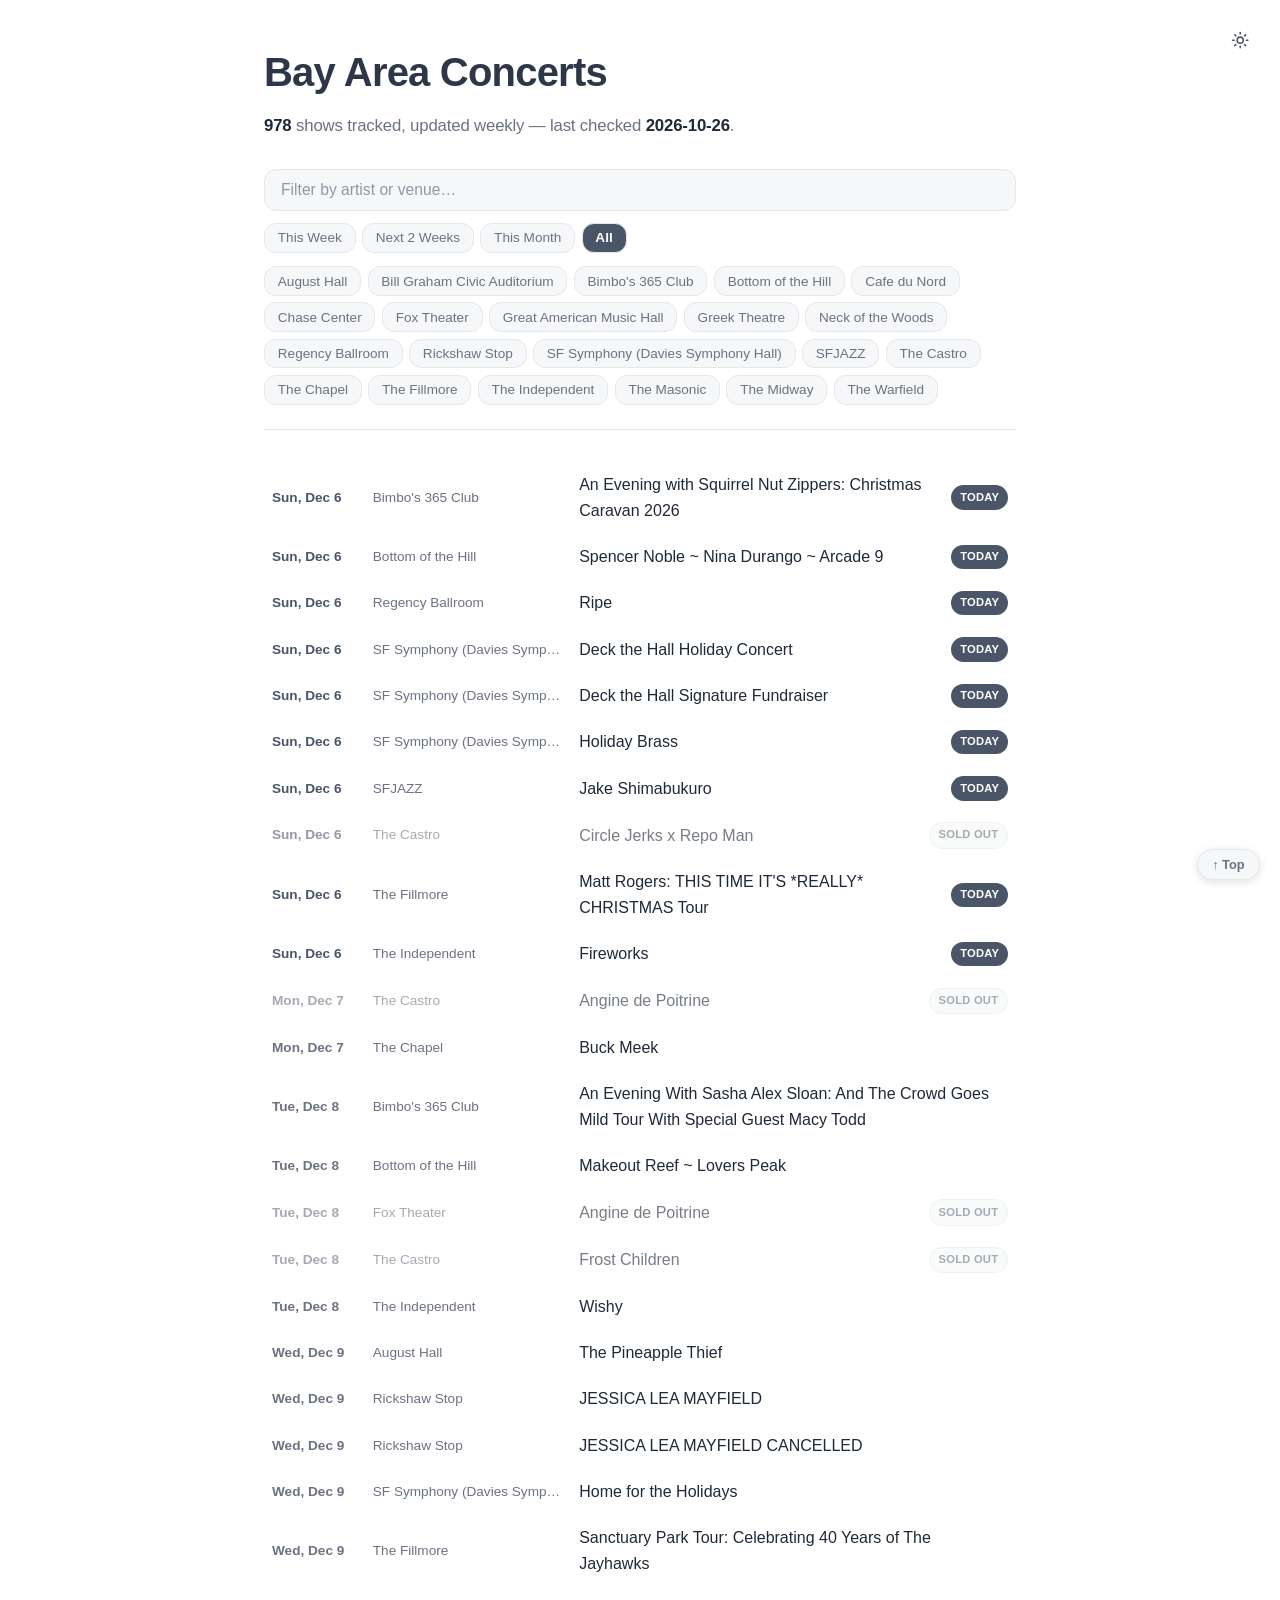
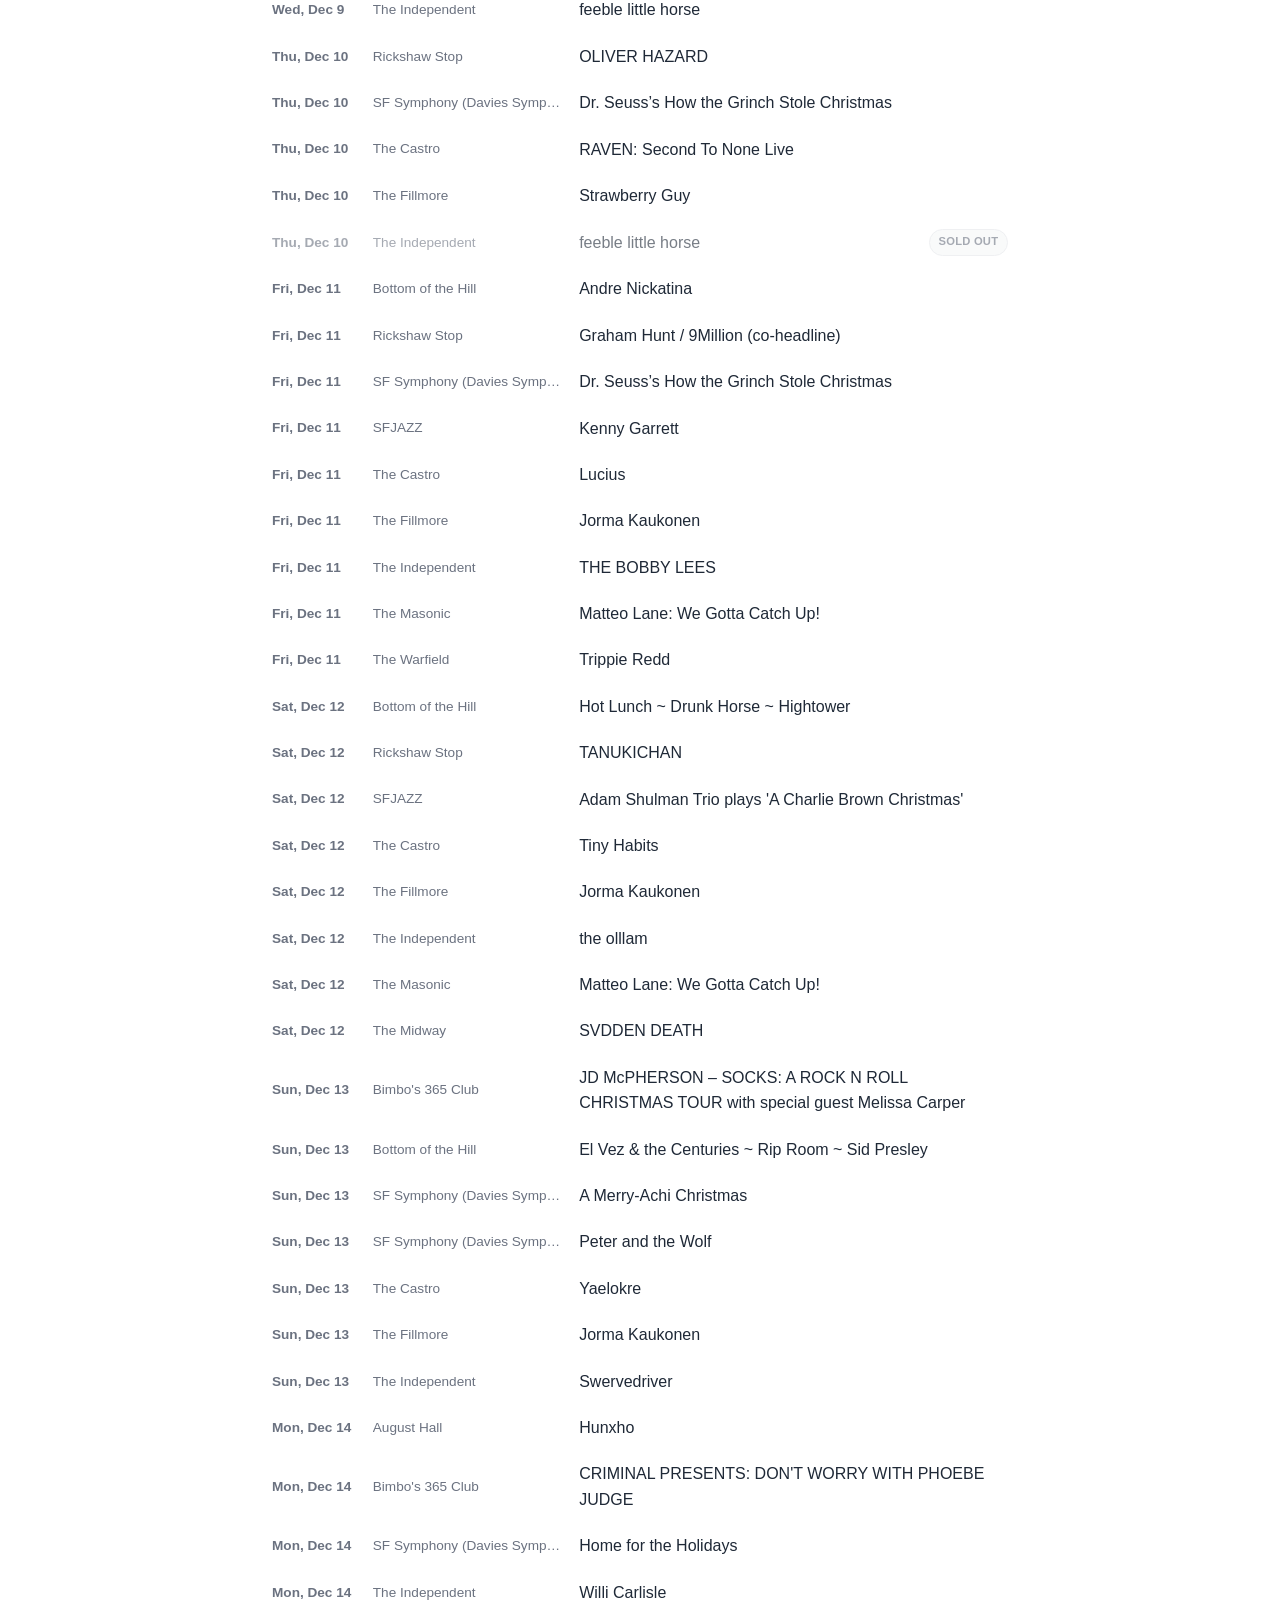
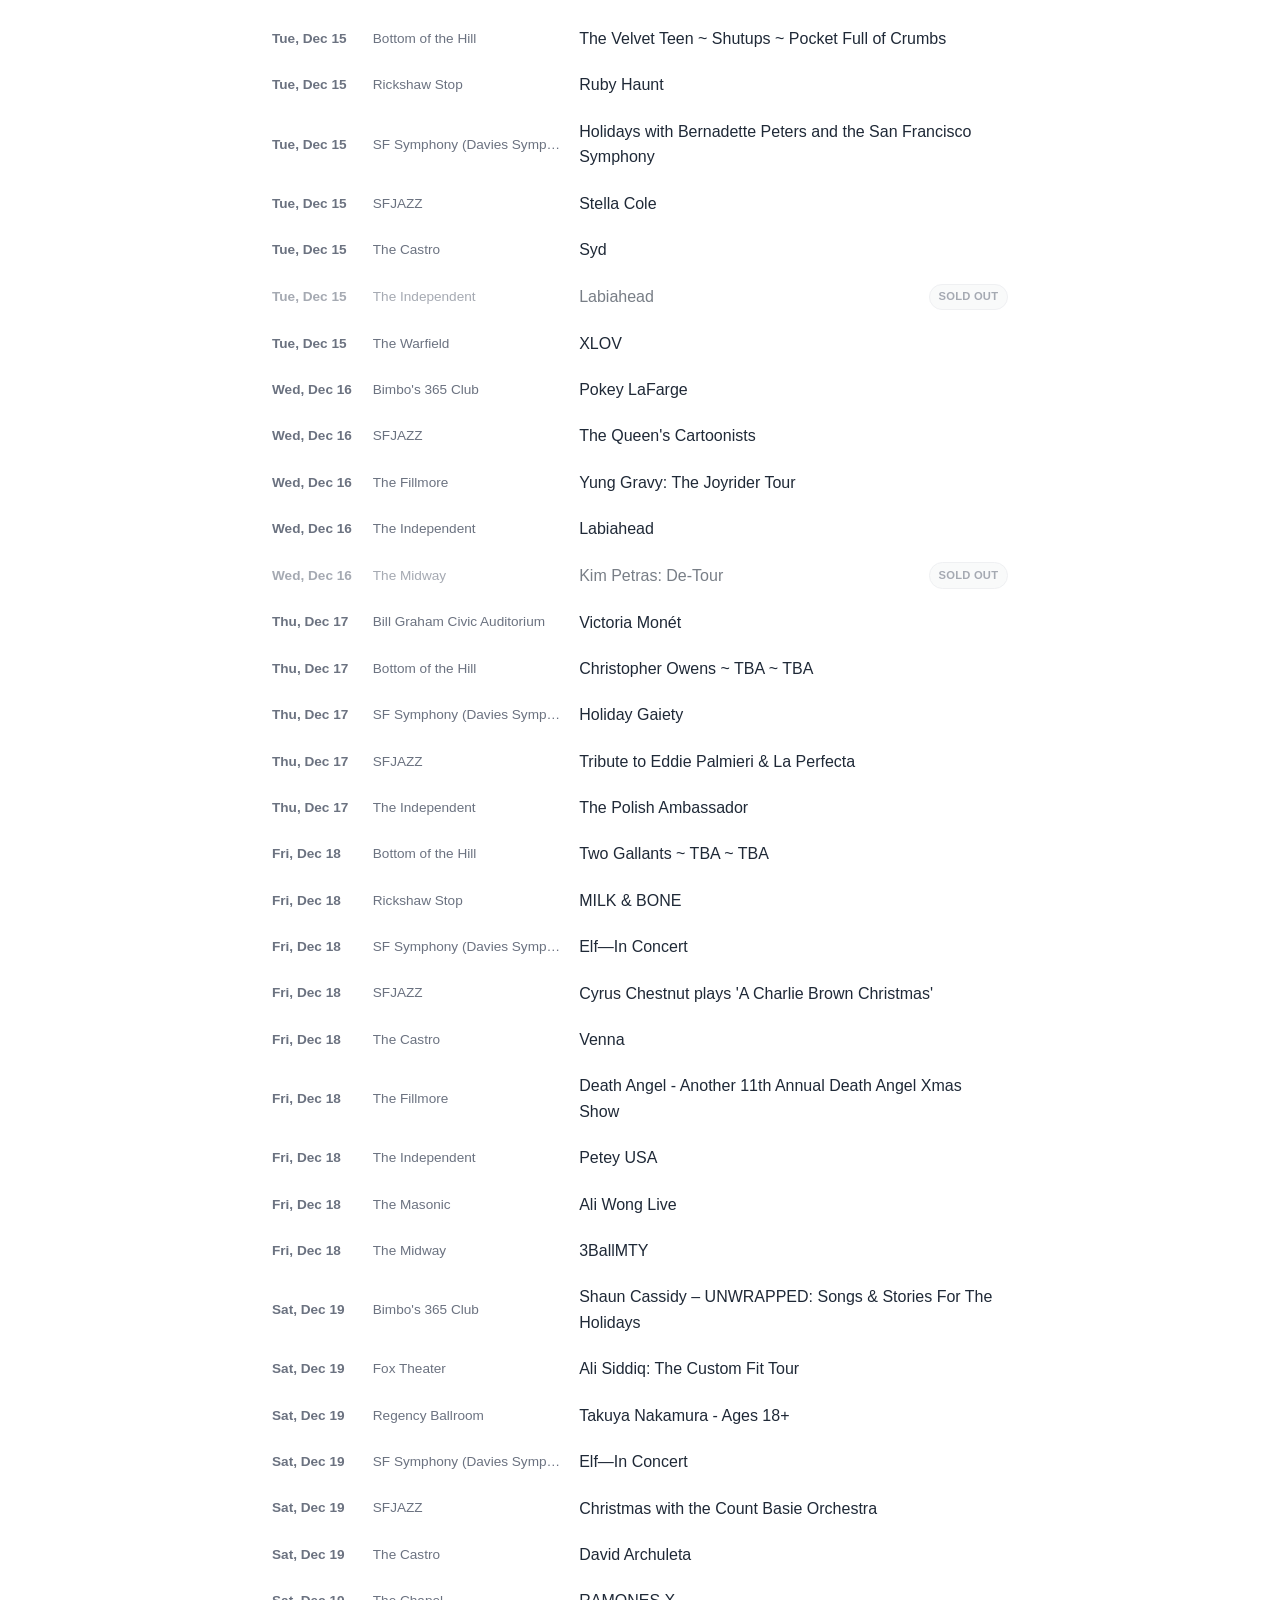
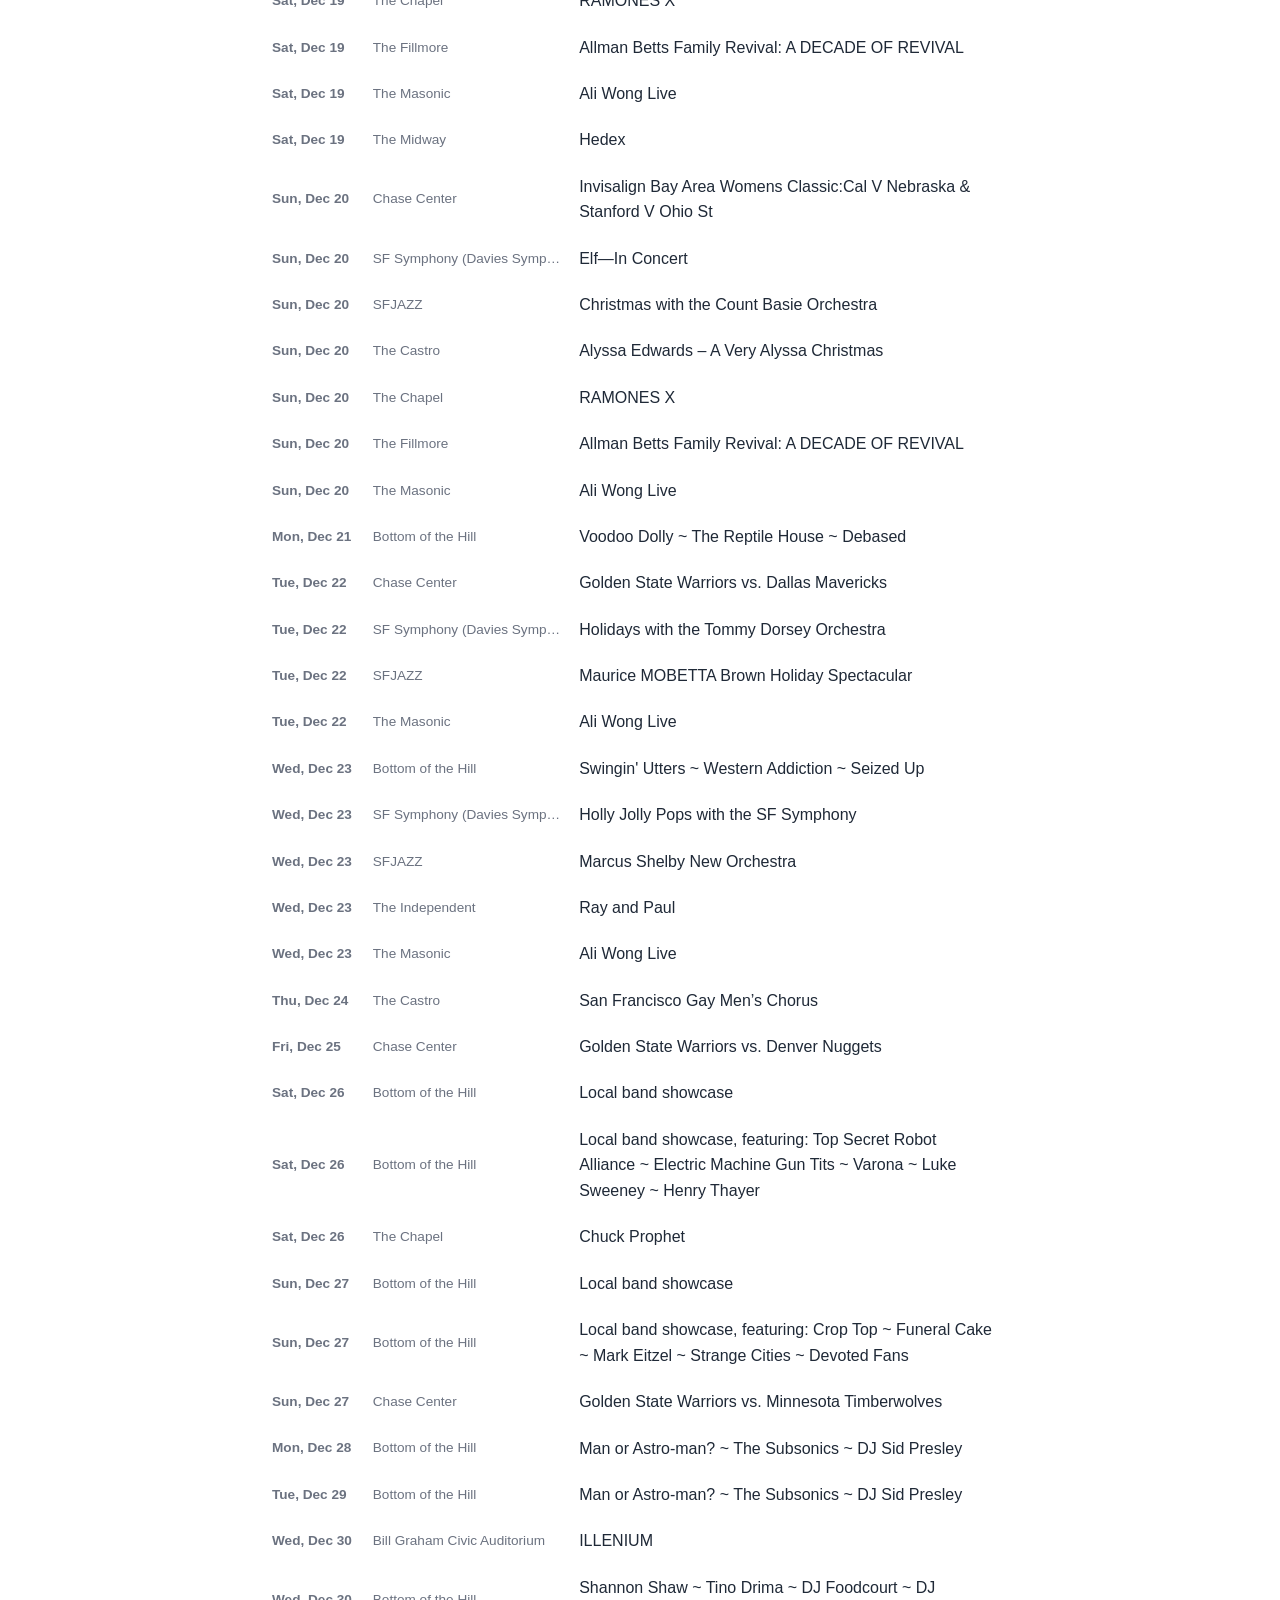
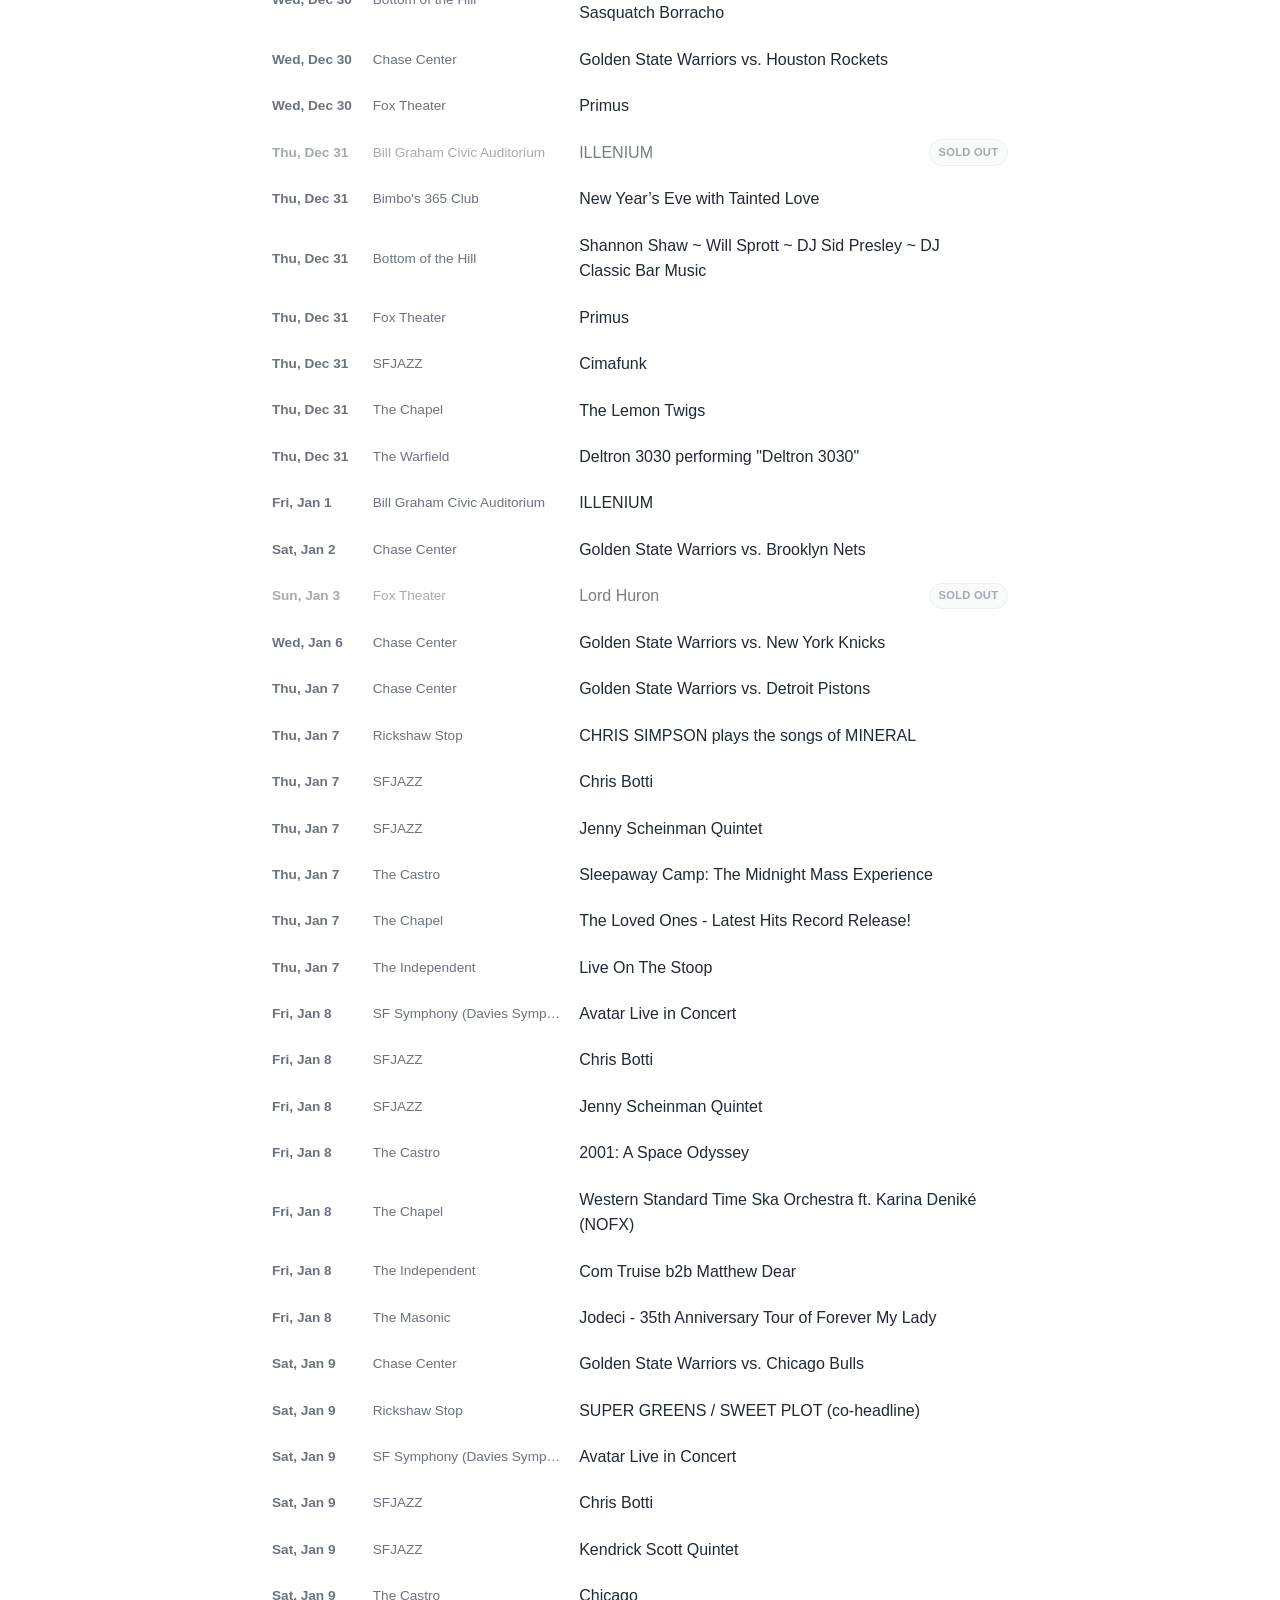
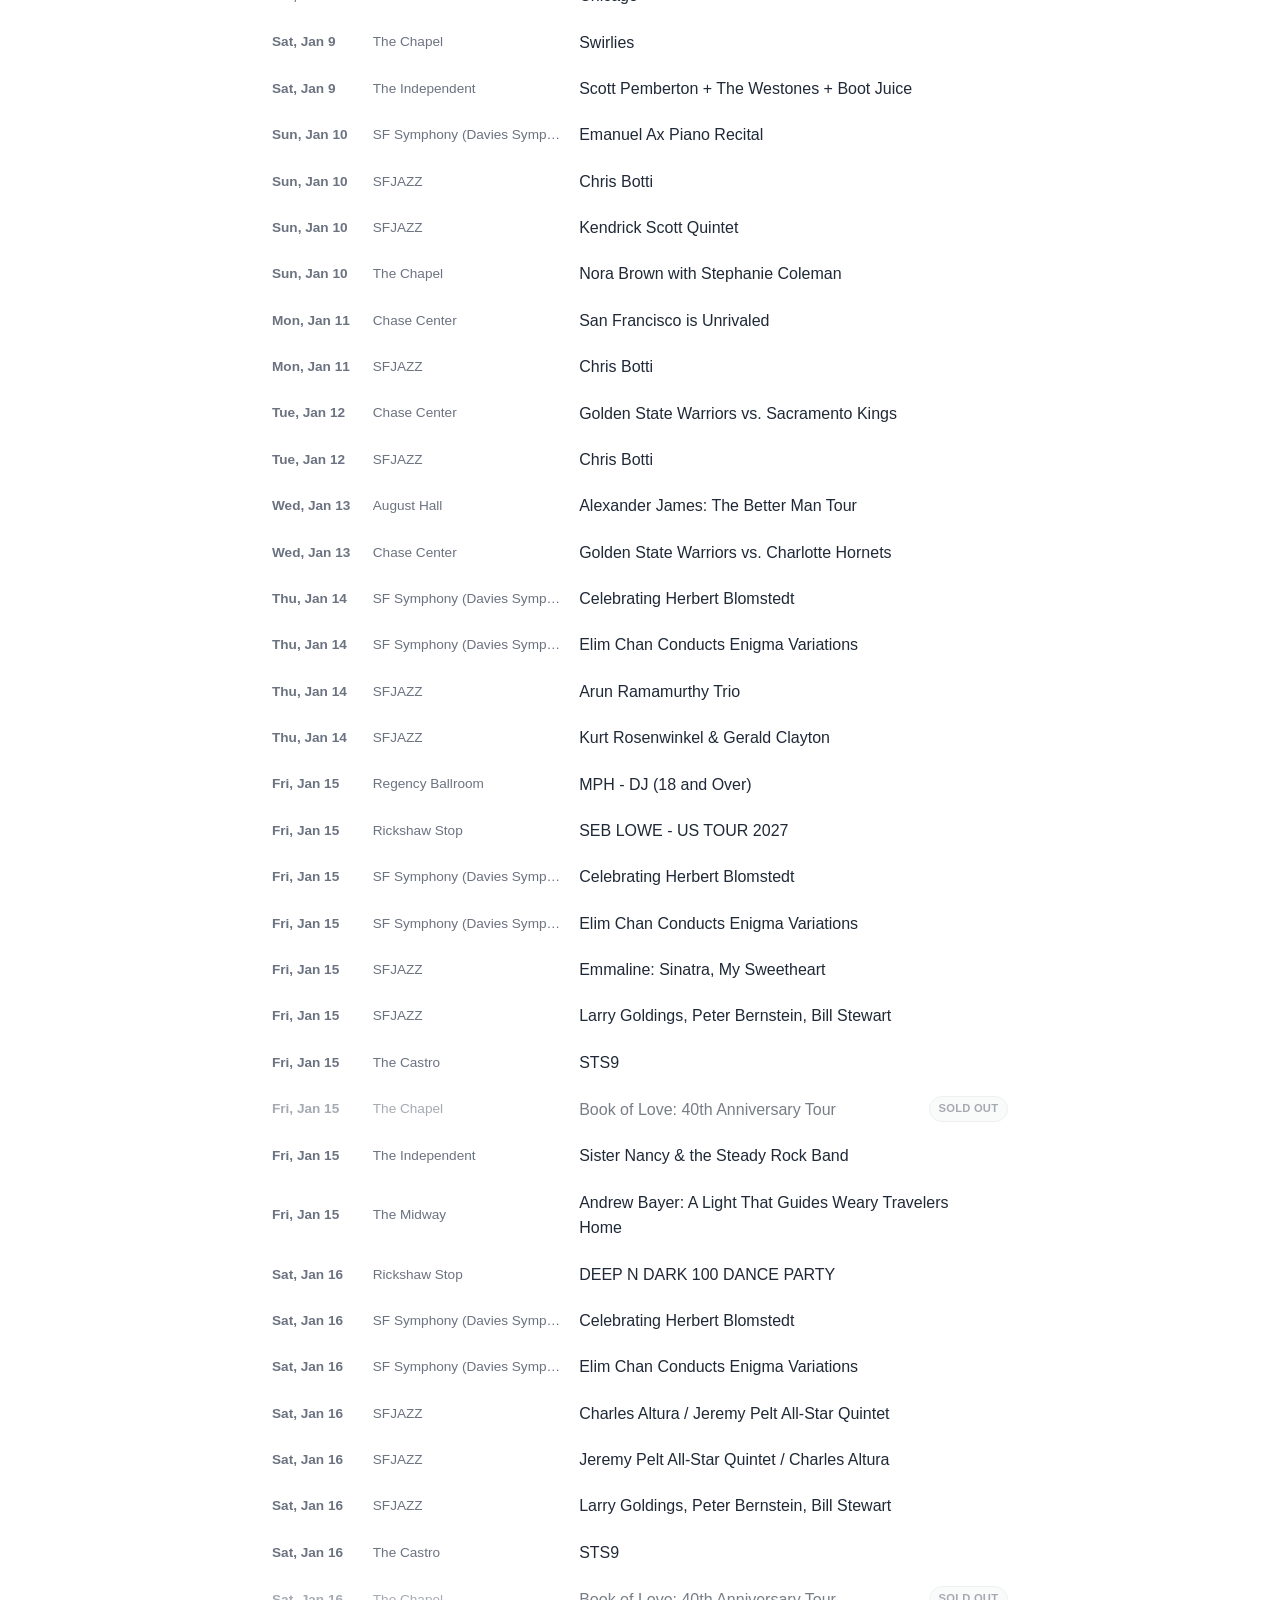
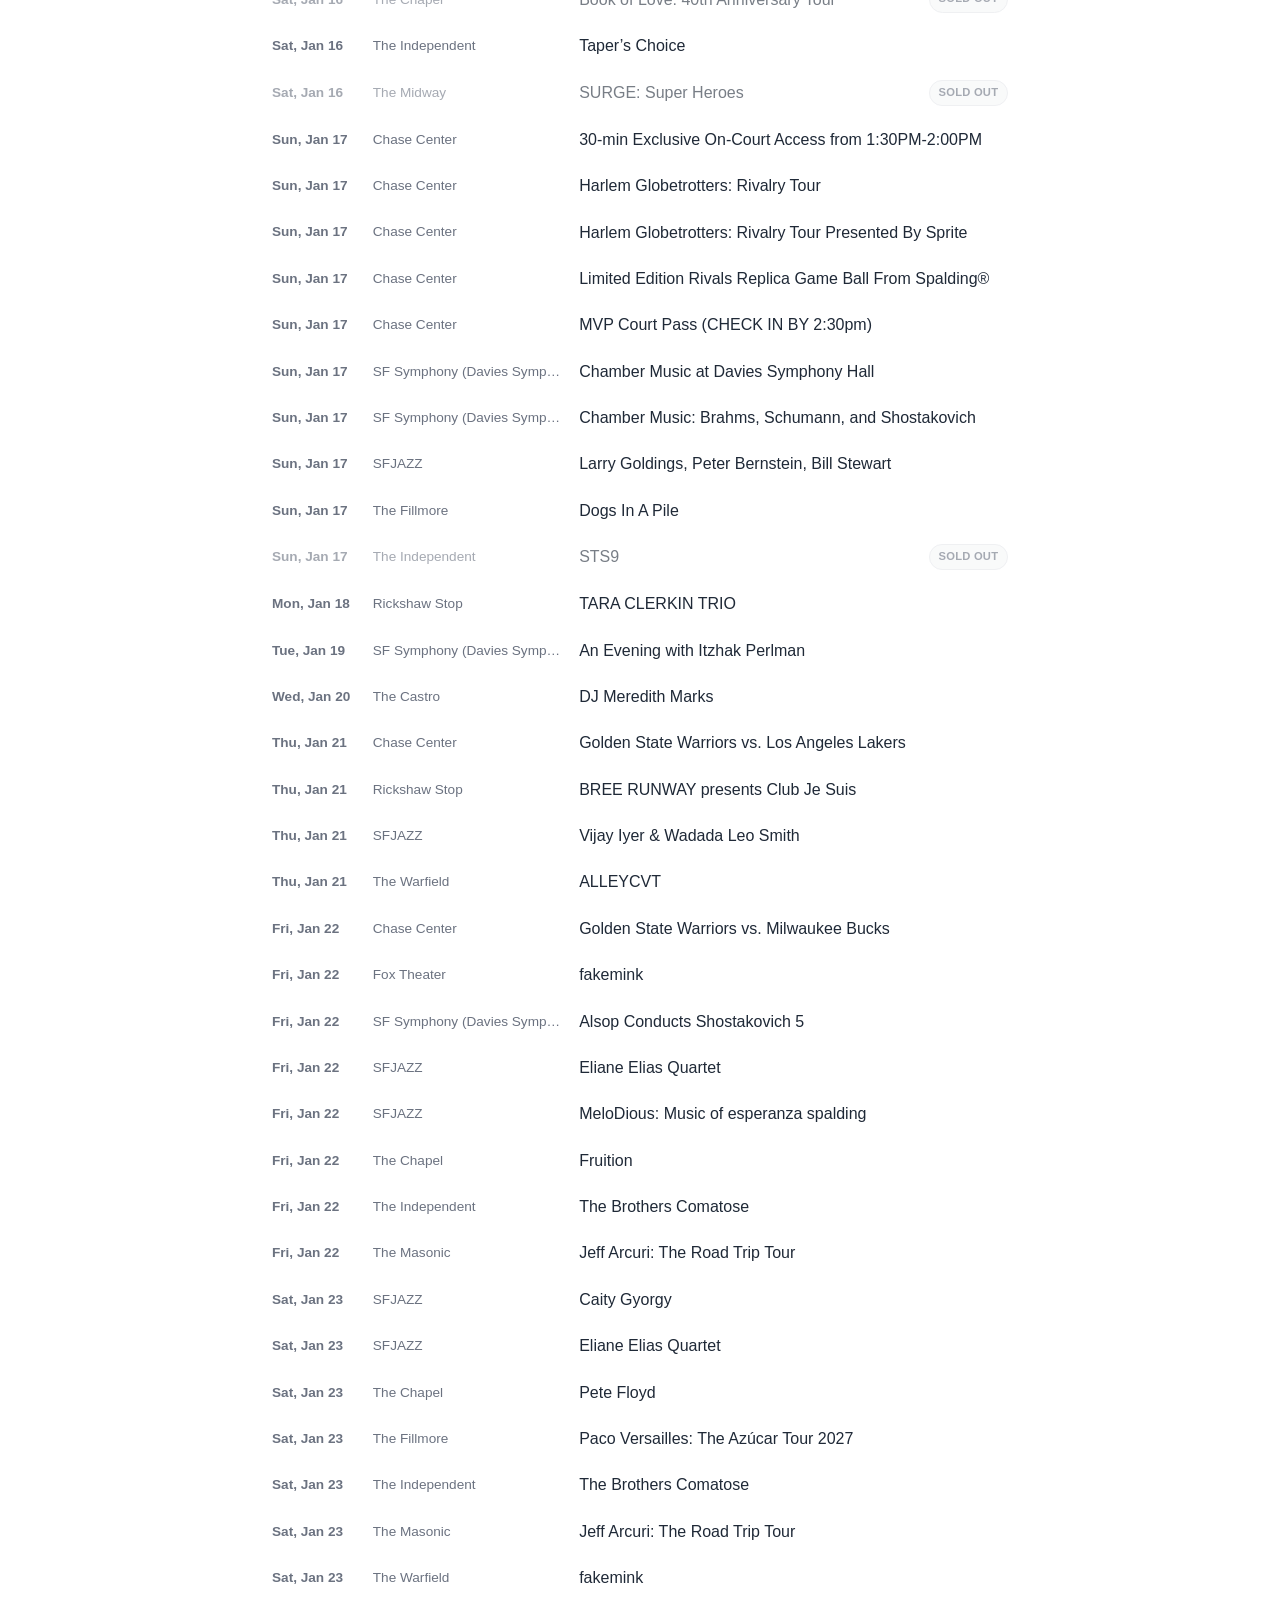
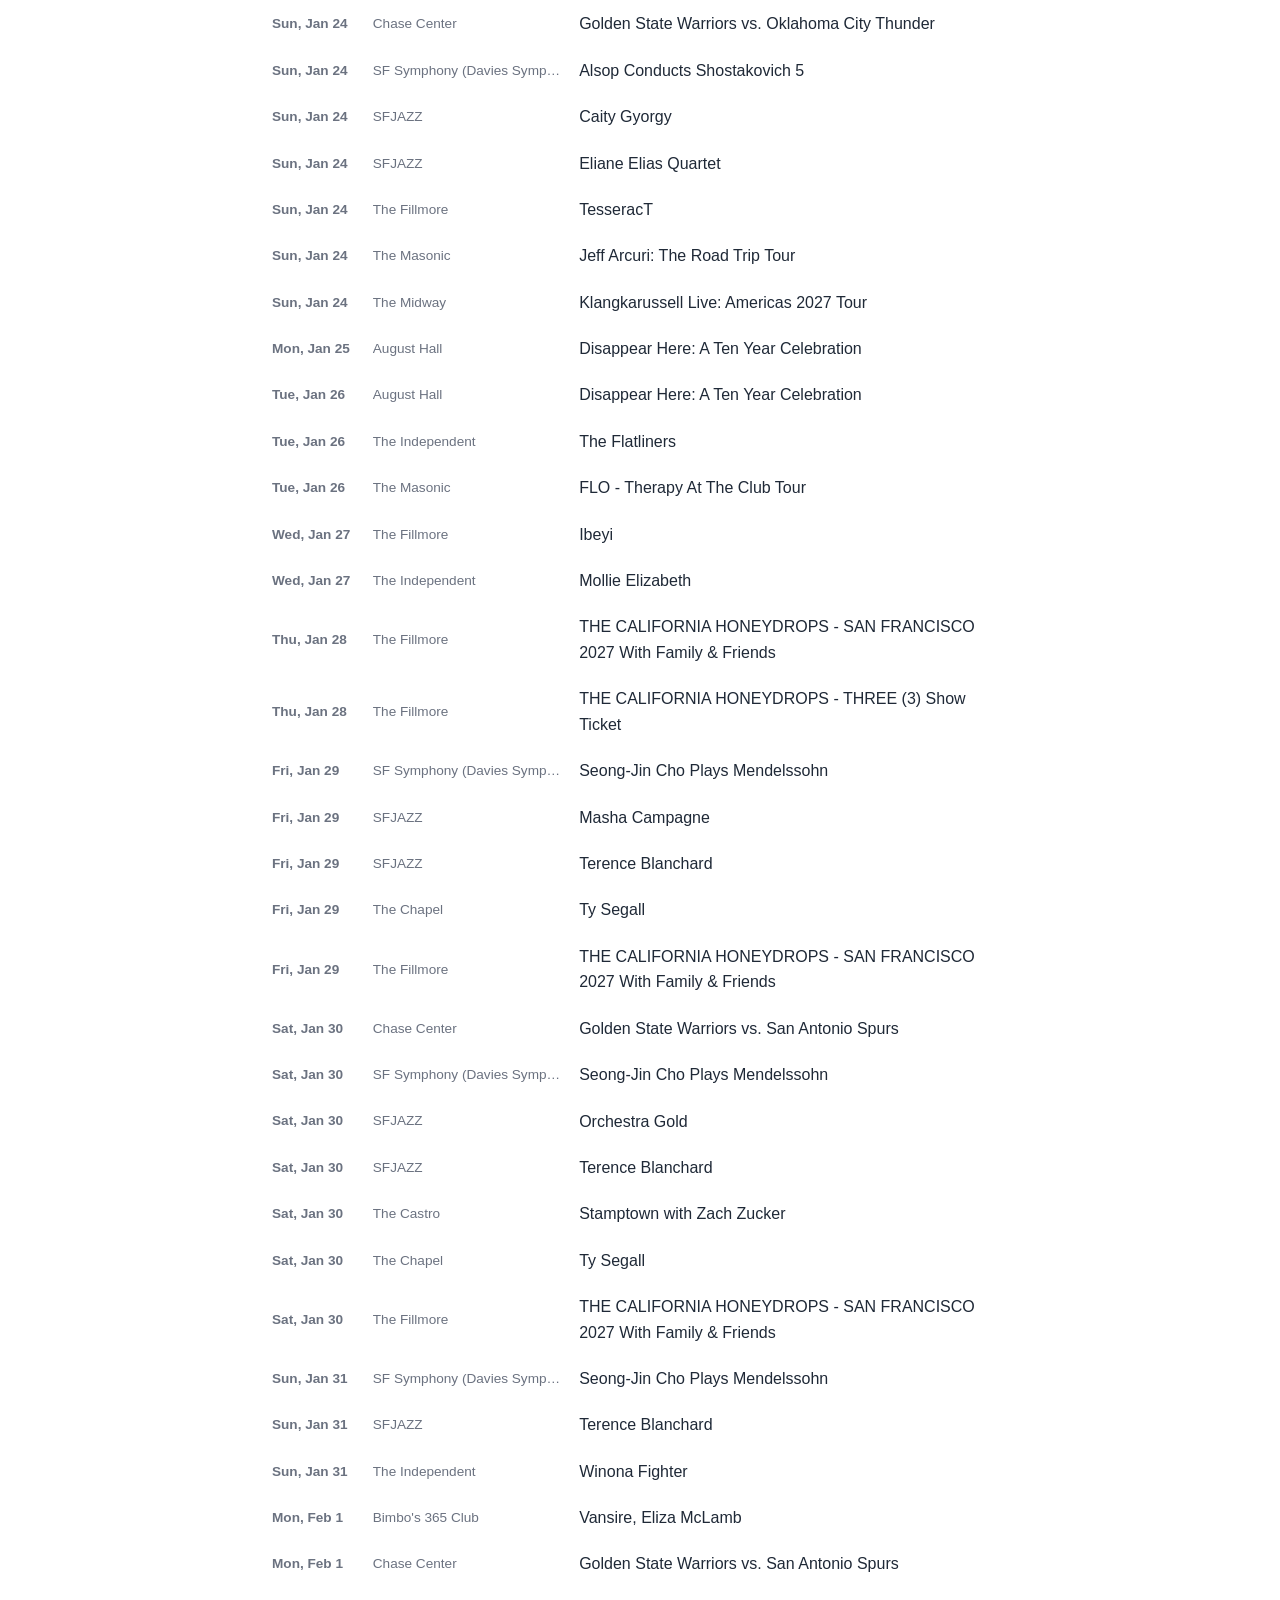
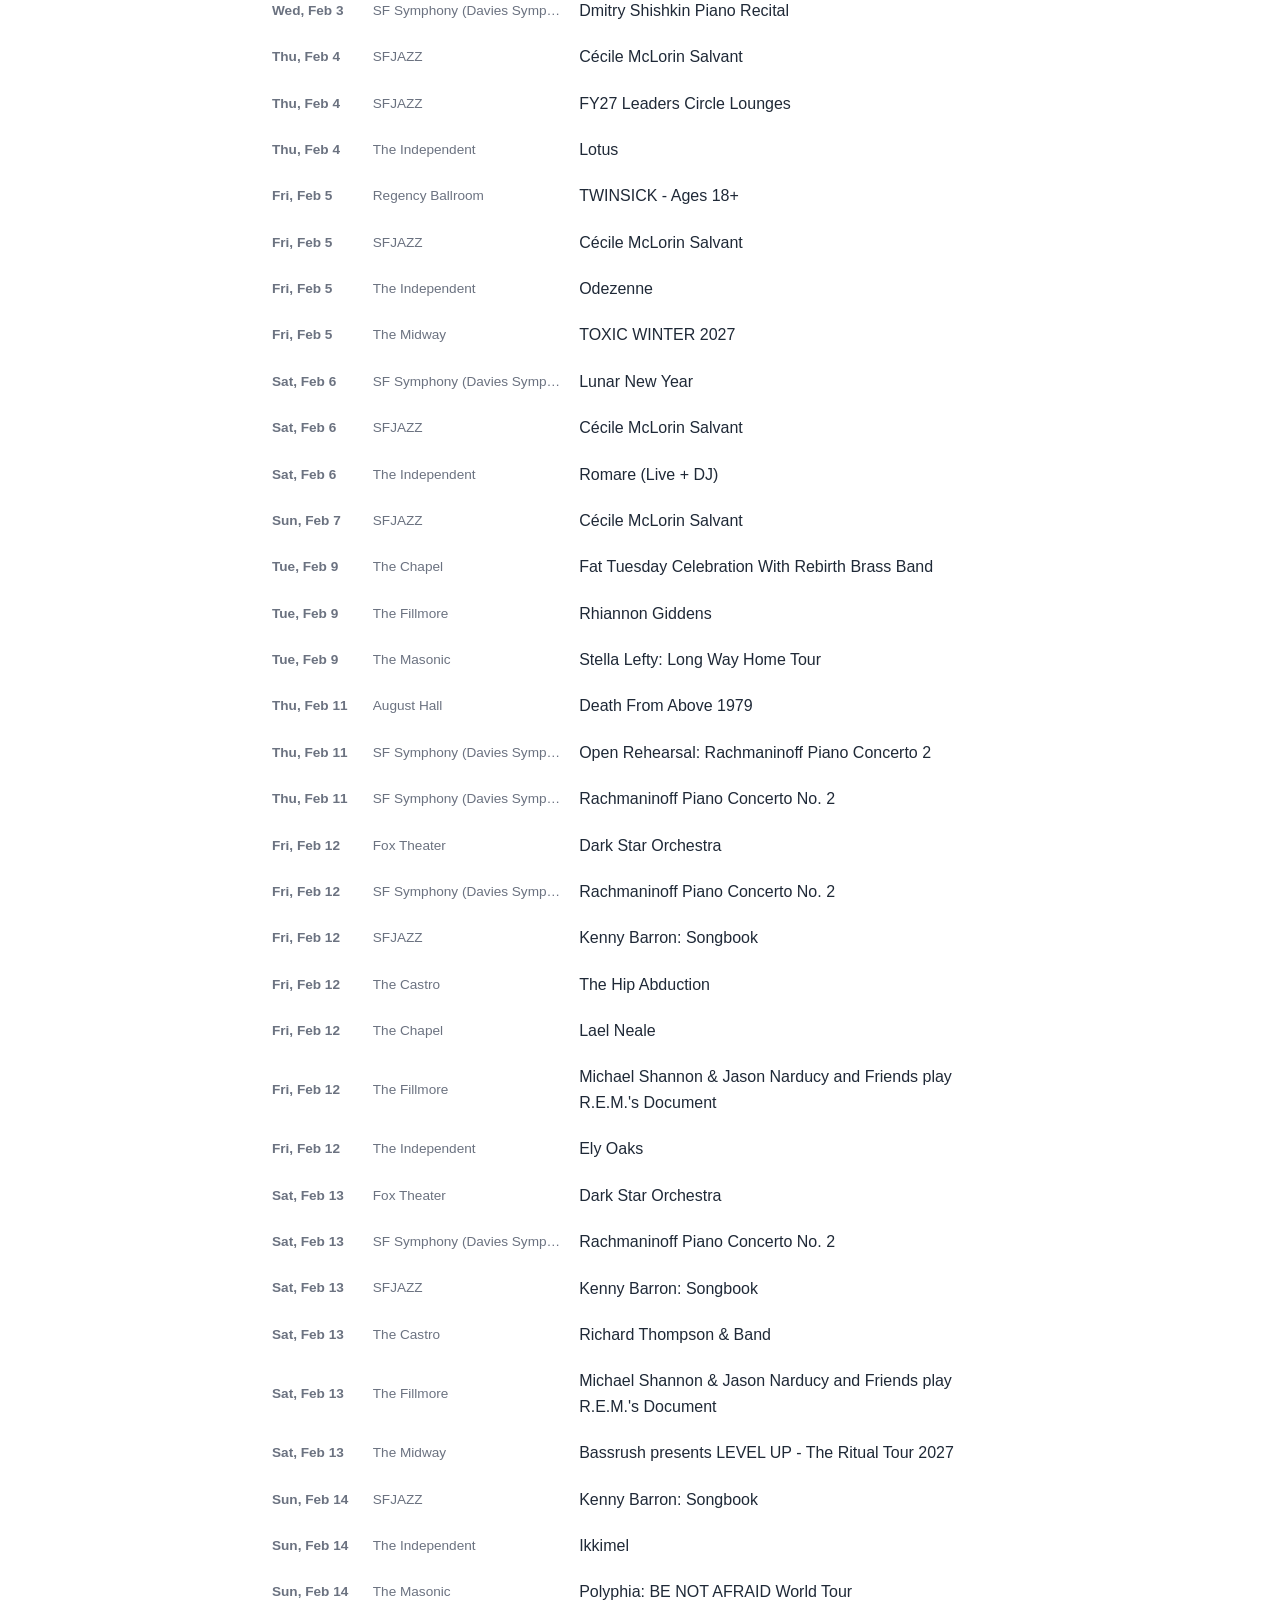
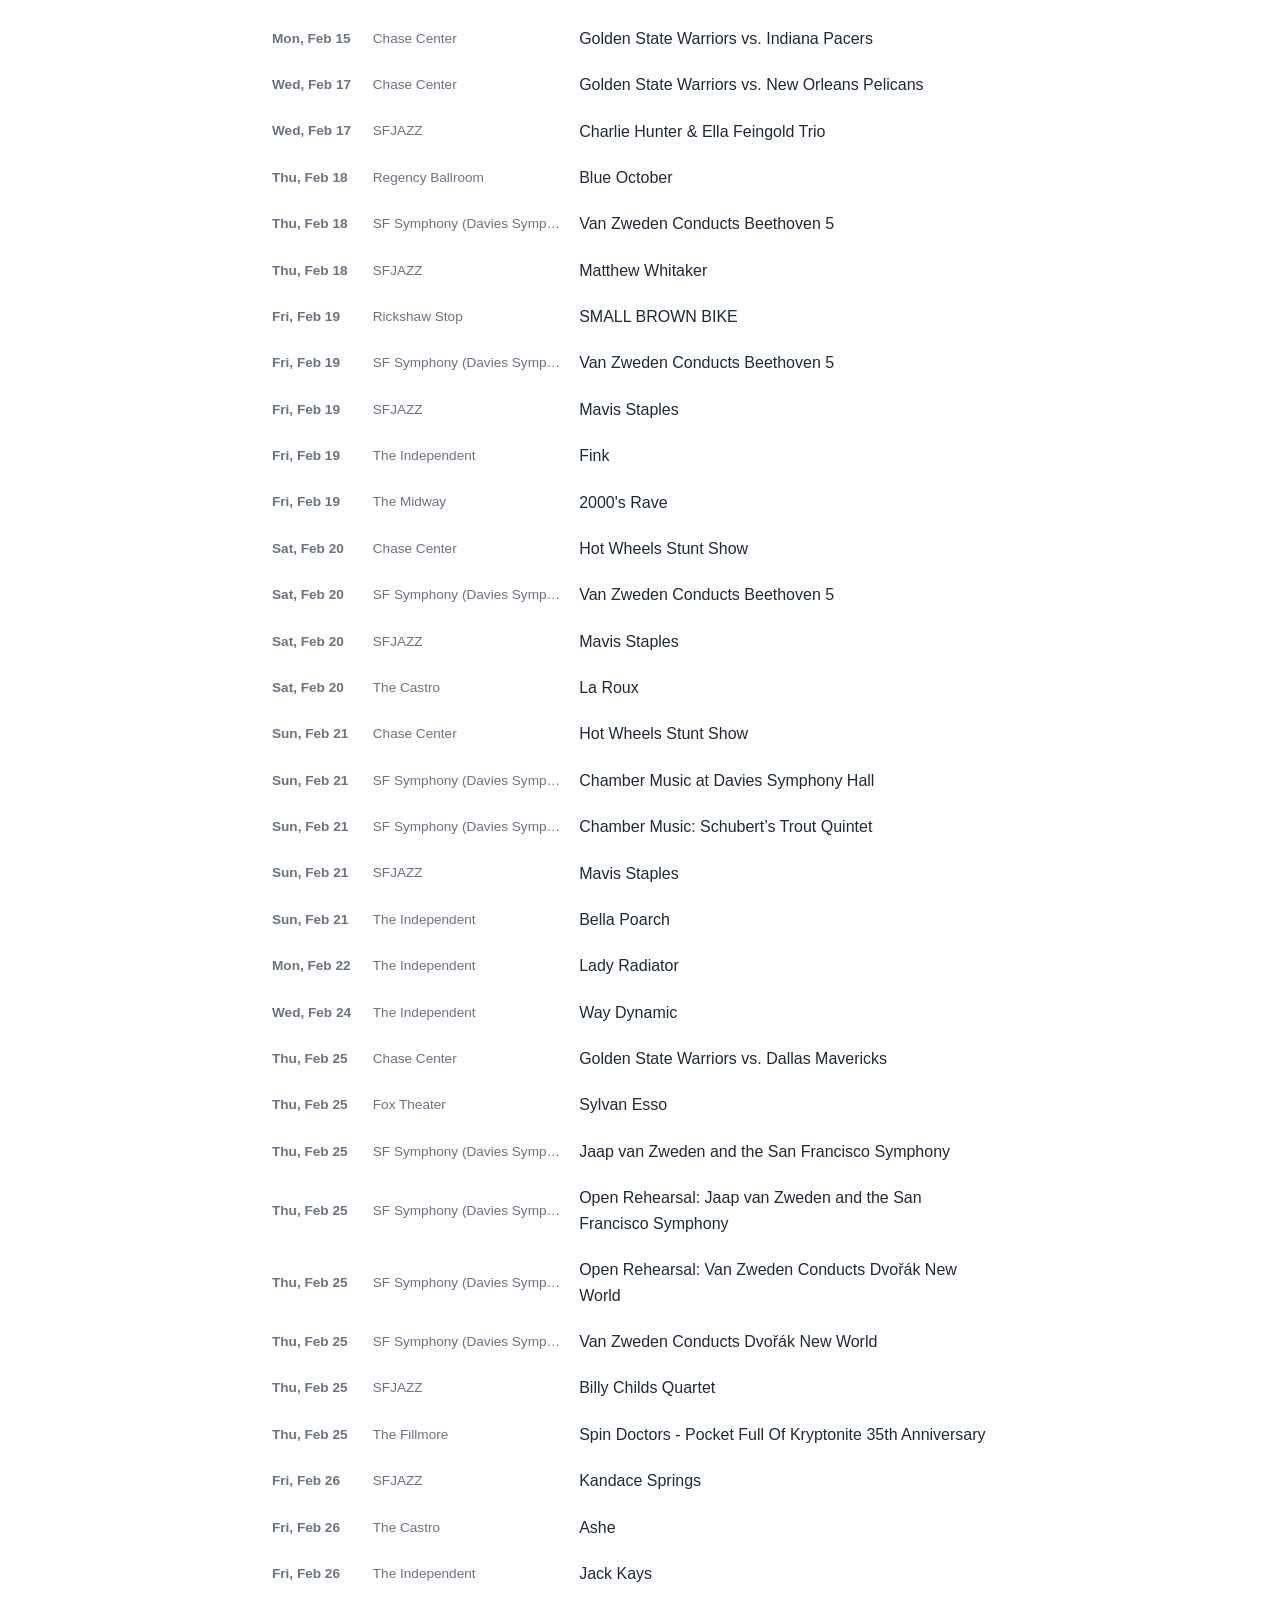
==== commit 995baedf: "Publish site 2026-10-26T23:27:20Z" ====
--- a/index.html
+++ b/index.html
@@ -374,7 +374,7 @@
       <h1>Bay Area Concerts</h1>
     </header>
     <p class="sub">
-      <b id="stat-total">1000</b> shows tracked, updated weekly &mdash; last checked <b id="stat-date">2026-10-19</b>.
+      <b id="stat-total">978</b> shows tracked, updated weekly &mdash; last checked <b id="stat-date">2026-10-26</b>.
     </p>
 
     <div class="controls">
@@ -397,7 +397,7 @@
     </footer>
   </div>
 
-  <script id="show-data" type="application/json">{"shows": [{"venue": "Cafe du Nord", "title": "Post Sex Nachos", "date": "2026-10-19", "url": "https://cafedunord.com/tm-event/post-sex-nachos/", "first_seen": "2026-10-05", "sold_out": false}, {"venue": "Cafe du Nord", "title": "Spencer Krug", "date": "2026-10-19", "url": "https://cafedunord.com/tm-event/spencer-krug/", "first_seen": "2026-10-05", "sold_out": false}, {"venue": "Chase Center", "title": "Doja Cat - Tour Ma Vie World Tour", "date": "2026-10-19", "url": "https://www.ticketmaster.com/doja-cat-tour-ma-vie-world-san-francisco-california-10-19-2026/event/1C0063390D157FFD", "first_seen": "2026-07-18", "sold_out": false}, {"venue": "Chase Center", "title": "WNBA Playoffs Round 3 Game 2: Valkyries V Dream", "date": "2026-10-19", "url": "https://www.ticketmaster.com/wnba-playoffs-round-3-game-2-san-francisco-california-10-19-2026/event/1C006529C5DF34AD", "first_seen": "2026-10-19", "sold_out": false}, {"venue": "Chase Center", "title": "WNBA Playoffs Round 3 Home Game G: Valkyries V Atlanta Dream", "date": "2026-10-19", "url": "https://www.ticketmaster.com/wnba-playoffs-round-3-home-game-san-francisco-california-10-19-2026/event/1C006529C5DF34AD", "first_seen": "2026-10-12", "sold_out": false}, {"venue": "Fox Theater", "title": "Geese", "date": "2026-10-19", "url": "https://apeconcerts.com/events/geese-261019/", "first_seen": "2026-07-18", "sold_out": true}, {"venue": "Great American Music Hall", "title": "DJ X'ces", "date": "2026-10-19", "url": "https://wl.seetickets.us/event/dj-xces/701664?afflky=GreatAmericanMusicHall", "first_seen": "2026-10-12", "sold_out": false}, {"venue": "Greek Theatre", "title": "Role Model", "date": "2026-10-19", "url": "https://apeconcerts.com/events/role-model-261018/", "first_seen": "2026-10-19", "sold_out": false}, {"venue": "Neck of the Woods", "title": "Salsa Crazy Mondays", "date": "2026-10-19", "url": "https://www.neckofthewoodssf.com/tm-event/salsa-crazy-mondays-11/", "first_seen": "2026-10-12", "sold_out": false}, {"venue": "Rickshaw Stop", "title": "BEBE STOCKWELL", "date": "2026-10-19", "url": "https://urldefense.com/v3/__https://www.ticketmaster.com/event/1C0064ADC2979C35?camefrom=CFC_ANOTHERPLANET_artist&brand=anotherplanet__;!!AEl5w8WD!rzKYOs85sP-1WsdiAgDoiP9FAZNDCHs_5srkpch3ZaJWWuSP3eeZmensN5EfX7qRY7EPzl7dzsthkNUyTJ7T4nkEEy8Vf_0$", "first_seen": "2026-07-18", "sold_out": false}, {"venue": "SFJAZZ", "title": "Julian Lage Quartet", "date": "2026-10-19", "url": "https://www.sfjazz.org/tickets/productions/26-27/julian-lage-quartet/", "first_seen": "2026-08-10", "sold_out": false}, {"venue": "The Castro", "title": "almost monday", "date": "2026-10-19", "url": "https://apeconcerts.com/events/almost-monday-261019/", "first_seen": "2026-07-18", "sold_out": false}, {"venue": "The Chapel", "title": "Hovvdy", "date": "2026-10-19", "url": "https://wl.seetickets.us/event/hovvdy/691044?afflky=TheChapel", "first_seen": "2026-07-18", "sold_out": false}, {"venue": "The Independent", "title": "New Constellations", "date": "2026-10-19", "url": "https://apeconcerts.com/events/new-constellations-261019/", "first_seen": "2026-07-18", "sold_out": true}, {"venue": "August Hall", "title": "Hazlett", "date": "2026-10-20", "url": "https://www.livenation.com/event/G5vYZ_GmcEYwW/hazlett", "first_seen": "2026-07-18", "sold_out": false}, {"venue": "August Hall", "title": "The Pre-Show Speakeasy with Hazlett", "date": "2026-10-20", "url": "https://www.livenation.com/event/G5vYZ_2Kc8aP9/the-pre-show-speakeasy-with-hazlett", "first_seen": "2026-08-03", "sold_out": false}, {"venue": "Cafe du Nord", "title": "Laura Veirs", "date": "2026-10-20", "url": "https://cafedunord.com/tm-event/laura-veirs-with-karl-blau/", "first_seen": "2026-10-05", "sold_out": false}, {"venue": "Fox Theater", "title": "Geese", "date": "2026-10-20", "url": "https://apeconcerts.com/events/geese-261020/", "first_seen": "2026-07-18", "sold_out": true}, {"venue": "Great American Music Hall", "title": "Allah-Las", "date": "2026-10-20", "url": "https://wl.seetickets.us/event/allah-las/700624?afflky=GreatAmericanMusicHall", "first_seen": "2026-10-12", "sold_out": false}, {"venue": "Neck of the Woods", "title": "Karaoke Tuesday", "date": "2026-10-20", "url": "https://www.neckofthewoodssf.com/tm-event/karaoke-tuesday-16/", "first_seen": "2026-10-12", "sold_out": false}, {"venue": "Regency Ballroom", "title": "ARTMS", "date": "2026-10-20", "url": "https://www.ticketmaster.com/event/Z7r9jZ1AAZ8Go", "first_seen": "2026-08-31", "sold_out": false}, {"venue": "Rickshaw Stop", "title": "AVERY COCHRANE: Weapons of Iridescence Tour", "date": "2026-10-20", "url": "https://wl.seetickets.us/event/avery-cochrane-weapons-of-iridescence-tour/702083?afflky=RickshawStop", "first_seen": "2026-08-17", "sold_out": false}, {"venue": "SF Symphony (Davies Symphony Hall)", "title": "The Ring—Film with Live Orchestra", "date": "2026-10-20", "url": "https://www.sfsymphony.org/Buy-Tickets/2026-27/The-Ring", "first_seen": "2026-07-18", "sold_out": false}, {"venue": "The Castro", "title": "Shakey Graves", "date": "2026-10-20", "url": "https://apeconcerts.com/events/shakey-graves-261020/", "first_seen": "2026-07-18", "sold_out": false}, {"venue": "The Chapel", "title": "The Devil Makes Three", "date": "2026-10-20", "url": "https://wl.seetickets.us/event/the-devil-makes-three/693372?afflky=TheChapel", "first_seen": "2026-07-18", "sold_out": false}, {"venue": "The Independent", "title": "Sawyer Hill", "date": "2026-10-20", "url": "https://apeconcerts.com/events/sawyer-hill-261020/", "first_seen": "2026-07-18", "sold_out": false}, {"venue": "Bottom of the Hill", "title": "Kepi Ghoulie Electric ~ The Bloodtypes ~ Pussy Velour", "date": "2026-10-21", "url": "http://www.bottomofthehill.com/20261021.html", "first_seen": "2026-08-24", "sold_out": false}, {"venue": "Fox Theater", "title": "Malcolm Todd", "date": "2026-10-21", "url": "https://apeconcerts.com/events/malcolm-todd-261021/", "first_seen": "2026-07-18", "sold_out": true}, {"venue": "Great American Music Hall", "title": "DIIV", "date": "2026-10-21", "url": "https://wl.seetickets.us/event/diiv/701325?afflky=GreatAmericanMusicHall", "first_seen": "2026-10-12", "sold_out": false}, {"venue": "Neck of the Woods", "title": "Big Ass Truck/ Chamber/ Mugshot/ Load Tha Nine/ Dawg Fight", "date": "2026-10-21", "url": "https://www.neckofthewoodssf.com/tm-event/big-ass-truck-mugshot-load-tha-nine-dawg-fight/", "first_seen": "2026-10-12", "sold_out": false}, {"venue": "Neck of the Woods", "title": "Neck of the Woods SF Open Mic Wednesdays", "date": "2026-10-21", "url": "https://www.neckofthewoodssf.com/tm-event/neck-of-the-woods-sf-open-mic-wednesdays-42/", "first_seen": "2026-10-12", "sold_out": false}, {"venue": "Regency Ballroom", "title": "Ten", "date": "2026-10-21", "url": "https://www.ticketmaster.com/event/Z7r9jZ1AAv4FS", "first_seen": "2026-09-21", "sold_out": false}, {"venue": "Rickshaw Stop", "title": "Nerd Nite SF #165", "date": "2026-10-21", "url": "https://wl.seetickets.us/event/nerd-nite-sf-165/706115?afflky=RickshawStop", "first_seen": "2026-09-21", "sold_out": false}, {"venue": "The Castro", "title": "Todd Rundgren", "date": "2026-10-21", "url": "https://apeconcerts.com/events/todd-rundgren-261021/", "first_seen": "2026-07-18", "sold_out": false}, {"venue": "The Chapel", "title": "The Devil Makes Three", "date": "2026-10-21", "url": "https://wl.seetickets.us/event/the-devil-makes-three/693375?afflky=TheChapel", "first_seen": "2026-07-18", "sold_out": false}, {"venue": "The Independent", "title": "City of the Sun", "date": "2026-10-21", "url": "https://apeconcerts.com/events/city-of-the-sun-261021/", "first_seen": "2026-07-18", "sold_out": false}, {"venue": "The Warfield", "title": "Kylie Cantrall", "date": "2026-10-21", "url": "https://www.thewarfieldtheatre.com/events/detail/1541701", "first_seen": "2026-09-14", "sold_out": false}, {"venue": "August Hall", "title": "gnash", "date": "2026-10-22", "url": "https://www.livenation.com/event/G5vYZ_A5NTXU-/gnash", "first_seen": "2026-07-18", "sold_out": false}, {"venue": "Bill Graham Civic Auditorium", "title": "MONSTA X", "date": "2026-10-22", "url": "https://apeconcerts.com/events/monsta-x-261022/", "first_seen": "2026-07-18", "sold_out": false}, {"venue": "Bottom of the Hill", "title": "Fabio Frizzi : DEATHX_XHEAD", "date": "2026-10-22", "url": "http://www.bottomofthehill.com/20261022.html", "first_seen": "2026-10-05", "sold_out": false}, {"venue": "Bottom of the Hill", "title": "Fabio Frizzi ~ Ethan McCarthy", "date": "2026-10-22", "url": "http://www.bottomofthehill.com/20261022.html", "first_seen": "2026-07-18", "sold_out": false}, {"venue": "Bottom of the Hill", "title": "Fabio Frizzi :: Sasquatch Borracho", "date": "2026-10-22", "url": "http://www.bottomofthehill.com/20261022.html", "first_seen": "2026-10-19", "sold_out": false}, {"venue": "Bottom of the Hill", "title": "Fabio Frizzi : TBA", "date": "2026-10-22", "url": "http://www.bottomofthehill.com/20261022.html", "first_seen": "2026-10-05", "sold_out": false}, {"venue": "Cafe du Nord", "title": "The Rose Hips", "date": "2026-10-22", "url": "https://cafedunord.com/tm-event/the-rose-hips/", "first_seen": "2026-10-05", "sold_out": false}, {"venue": "Fox Theater", "title": "Malcolm Todd", "date": "2026-10-22", "url": "https://apeconcerts.com/events/malcolm-todd-261022/", "first_seen": "2026-07-18", "sold_out": true}, {"venue": "Great American Music Hall", "title": "A Split Second,  Crash Course in Science", "date": "2026-10-22", "url": "https://wl.seetickets.us/event/a-split-second-crash-course-in-science/698237?afflky=GreatAmericanMusicHall", "first_seen": "2026-10-12", "sold_out": false}, {"venue": "Great American Music Hall", "title": "Substance Festival 2026: 4-Day Passes", "date": "2026-10-22", "url": "https://wl.seetickets.us/event/substance-festival-2026-4-day-passes/698275?afflky=GreatAmericanMusicHall", "first_seen": "2026-10-12", "sold_out": false}, {"venue": "Neck of the Woods", "title": "Clement St Comedy", "date": "2026-10-22", "url": "https://www.neckofthewoodssf.com/tm-event/clement-st-comedy-12/", "first_seen": "2026-10-12", "sold_out": false}, {"venue": "Neck of the Woods", "title": "Stratejacket/ 100% Jennifer/ The Shirley's", "date": "2026-10-22", "url": "https://www.neckofthewoodssf.com/tm-event/stratejacket-100-jennifer-the-shirleys/", "first_seen": "2026-10-12", "sold_out": false}, {"venue": "Regency Ballroom", "title": "Aquabats w/ Mariachi El Bronx", "date": "2026-10-22", "url": "https://www.ticketmaster.com/event/Z7r9jZ1AAZAap", "first_seen": "2026-08-03", "sold_out": false}, {"venue": "Rickshaw Stop", "title": "Country Risqué (record release party)", "date": "2026-10-22", "url": "https://wl.seetickets.us/event/country-risque-record-release-party/702103?afflky=RickshawStop", "first_seen": "2026-08-24", "sold_out": false}, {"venue": "SF Symphony (Davies Symphony Hall)", "title": "Hisaishi Conducts Hisaishi", "date": "2026-10-22", "url": "https://www.sfsymphony.org/Buy-Tickets/2026-27/Hisaishi-Conducts-Hisaishi", "first_seen": "2026-07-18", "sold_out": false}, {"venue": "The Castro", "title": "George Clanton", "date": "2026-10-22", "url": "https://apeconcerts.com/events/george-clanton-261022/", "first_seen": "2026-08-10", "sold_out": false}, {"venue": "The Chapel", "title": "Justin Nozuka", "date": "2026-10-22", "url": "https://wl.seetickets.us/event/justin-nozuka/691473?afflky=TheChapel", "first_seen": "2026-07-18", "sold_out": false}, {"venue": "The Independent", "title": "Frankie Cosmos – Celebrating 10 Years of Next Thing", "date": "2026-10-22", "url": "https://apeconcerts.com/events/frankie-cosmos-261022/", "first_seen": "2026-07-18", "sold_out": false}, {"venue": "The Masonic", "title": "Live 105 Presents: Rise Against: Ricochet 2026", "date": "2026-10-22", "url": "https://www.livenation.com/event/G5vYZ_k9tCFP3/live-105-presents-rise-against-ricochet-2026", "first_seen": "2026-07-18", "sold_out": false}, {"venue": "August Hall", "title": "SLIFT", "date": "2026-10-23", "url": "https://www.livenation.com/event/G5vYZ_FDrVv2X/slift", "first_seen": "2026-07-18", "sold_out": false}, {"venue": "Bottom of the Hill", "title": "K.Flay", "date": "2026-10-23", "url": "http://www.bottomofthehill.com/20261023.html", "first_seen": "2026-09-21", "sold_out": false}, {"venue": "Bottom of the Hill", "title": "K.Flay : Yogurt", "date": "2026-10-23", "url": "http://www.bottomofthehill.com/20261023.html", "first_seen": "2026-10-12", "sold_out": false}, {"venue": "Chase Center", "title": "Golden State Warriors vs. Memphis Grizzlies", "date": "2026-10-23", "url": "https://www.ticketmaster.com/golden-state-warriors-vs-memphis-grizzlies-san-francisco-california-10-23-2026/event/1C00650AB372D7AA", "first_seen": "2026-08-17", "sold_out": false}, {"venue": "Fox Theater", "title": "Gary Clark Jr.", "date": "2026-10-23", "url": "https://apeconcerts.com/events/gary-clark-jr-261023/", "first_seen": "2026-07-18", "sold_out": false}, {"venue": "Great American Music Hall", "title": "Julia Wolf (MOVED TO THE WARFIELD)", "date": "2026-10-23", "url": "https://www.axs.com/events/1407735/julia-wolf-tickets?skin=goldenvoice", "first_seen": "2026-10-19", "sold_out": false}, {"venue": "Great American Music Hall", "title": "TR/ST (DJ set) , Buzz Kull", "date": "2026-10-23", "url": "https://wl.seetickets.us/event/trst-dj-set-buzz-kull/698251?afflky=GreatAmericanMusicHall", "first_seen": "2026-10-12", "sold_out": false}, {"venue": "Neck of the Woods", "title": "Etch/ Vicious Cycle/ Wink/ Here at the End/ Sucios", "date": "2026-10-23", "url": "https://www.neckofthewoodssf.com/tm-event/etch-vicious-cycle-wink-here-at-the-end-sucios/", "first_seen": "2026-10-12", "sold_out": false}, {"venue": "Neck of the Woods", "title": "FlipABeatClub Presents: WAV Forum 4th Fridays at Neck of the Woods SF", "date": "2026-10-23", "url": "https://www.neckofthewoodssf.com/tm-event/flipabeatclub-presents-wav-forum-4th-fridays-at-neck-of-the-woods-sf-2/", "first_seen": "2026-10-12", "sold_out": false}, {"venue": "Rickshaw Stop", "title": "GIMME GIMME DISCO - HALLOWEEN DANCE PARTY", "date": "2026-10-23", "url": "https://wl.seetickets.us/event/gimme-gimme-disco-halloween-dance-party/706220?afflky=RickshawStop", "first_seen": "2026-09-28", "sold_out": false}, {"venue": "SF Symphony (Davies Symphony Hall)", "title": "Hisaishi Conducts Hisaishi", "date": "2026-10-23", "url": "https://www.sfsymphony.org/Buy-Tickets/2026-27/Hisaishi-Conducts-Hisaishi", "first_seen": "2026-07-18", "sold_out": false}, {"venue": "SFJAZZ", "title": "Edward Simon: Femeninas", "date": "2026-10-23", "url": "https://www.sfjazz.org/tickets/productions/26-27/edward-simon-femeninas/", "first_seen": "2026-08-10", "sold_out": false}, {"venue": "SFJAZZ", "title": "Troy Roberts Nu-Jive", "date": "2026-10-23", "url": "https://www.sfjazz.org/tickets/productions/26-27/troy-roberts-nu-jive/", "first_seen": "2026-08-10", "sold_out": false}, {"venue": "The Castro", "title": "Julia Jacklin", "date": "2026-10-23", "url": "https://apeconcerts.com/events/julia-jacklin-261023/", "first_seen": "2026-07-18", "sold_out": true}, {"venue": "The Chapel", "title": "Haunted Riot with Frightwig", "date": "2026-10-23", "url": "https://www.tixr.com/groups/kqed/events/haunted-riot-with-frightwig-an-alt-punk-show-204363", "first_seen": "2026-09-14", "sold_out": false}, {"venue": "The Fillmore", "title": "Pouya - The Forever Glades Tour 2026", "date": "2026-10-23", "url": "https://www.livenation.com/event/G5vYZ_GKTQIqt/pouya-the-forever-glades-tour-2026", "first_seen": "2026-07-18", "sold_out": false}, {"venue": "The Independent", "title": "Frog", "date": "2026-10-23", "url": "https://apeconcerts.com/events/frog-261023/", "first_seen": "2026-07-18", "sold_out": true}, {"venue": "The Masonic", "title": "Shaboozey - Outlaws Never Die Tour", "date": "2026-10-23", "url": "https://www.livenation.com/event/G5vYZ_a98gQQQ/shaboozey-outlaws-never-die-tour", "first_seen": "2026-07-18", "sold_out": false}, {"venue": "The Midway", "title": "Chief Keef", "date": "2026-10-23", "url": "https://www.tixr.com/groups/midwaysf/events/chief-keef-197581", "first_seen": "2026-07-18", "sold_out": false}, {"venue": "The Midway", "title": "The Midway Presents: LOVRA", "date": "2026-10-23", "url": "https://www.tixr.com/groups/midwaysf/events/the-midway-presents-lovra-203747", "first_seen": "2026-09-07", "sold_out": false}, {"venue": "The Warfield", "title": "Julia Wolf", "date": "2026-10-23", "url": "https://www.thewarfieldtheatre.com/events/detail/1407735", "first_seen": "2026-09-14", "sold_out": false}, {"venue": "August Hall", "title": "Protomartyr", "date": "2026-10-24", "url": "https://www.livenation.com/event/G5vYZ_CCxpQM1/protomartyr", "first_seen": "2026-07-18", "sold_out": false}, {"venue": "Bill Graham Civic Auditorium", "title": "Dermot Kennedy", "date": "2026-10-24", "url": "https://apeconcerts.com/events/dermot-kennedy-261024/", "first_seen": "2026-07-18", "sold_out": false}, {"venue": "Bottom of the Hill", "title": "K.Flay", "date": "2026-10-24", "url": "http://www.bottomofthehill.com/20261024.html", "first_seen": "2026-09-21", "sold_out": false}, {"venue": "Bottom of the Hill", "title": "K.Flay : Yogurt", "date": "2026-10-24", "url": "http://www.bottomofthehill.com/20261024.html", "first_seen": "2026-10-12", "sold_out": false}, {"venue": "Cafe du Nord", "title": "Kelsey Kindall", "date": "2026-10-24", "url": "https://cafedunord.com/tm-event/kelsey-kindall/", "first_seen": "2026-10-12", "sold_out": false}, {"venue": "Fox Theater", "title": "William Black", "date": "2026-10-24", "url": "https://apeconcerts.com/events/william-black-261024/", "first_seen": "2026-07-18", "sold_out": false}, {"venue": "Great American Music Hall", "title": "Illuminati Hotties", "date": "2026-10-24", "url": "https://wl.seetickets.us/event/illuminati-hotties/698113?afflky=GreatAmericanMusicHall", "first_seen": "2026-10-19", "sold_out": false}, {"venue": "Neck of the Woods", "title": "Till I'm Dead Fest 2", "date": "2026-10-24", "url": "https://www.neckofthewoodssf.com/tm-event/till-im-dead-fest-2/", "first_seen": "2026-10-12", "sold_out": false}, {"venue": "Regency Ballroom", "title": "Jai Wolf (18 and Over)", "date": "2026-10-24", "url": "https://www.ticketmaster.com/event/Z7r9jZ1A7PzO7", "first_seen": "2026-08-03", "sold_out": false}, {"venue": "Rickshaw Stop", "title": "Mission Delirium", "date": "2026-10-24", "url": "https://wl.seetickets.us/event/mission-delirium/704451?afflky=RickshawStop", "first_seen": "2026-09-07", "sold_out": false}, {"venue": "SF Symphony (Davies Symphony Hall)", "title": "Hisaishi Conducts Hisaishi", "date": "2026-10-24", "url": "https://www.sfsymphony.org/Buy-Tickets/2026-27/Hisaishi-Conducts-Hisaishi", "first_seen": "2026-07-18", "sold_out": false}, {"venue": "SF Symphony (Davies Symphony Hall)", "title": "Music for Families", "date": "2026-10-24", "url": "https://www.sfsymphony.org/Buy-Tickets/2026-27/Music-for-Families-Oct", "first_seen": "2026-07-18", "sold_out": false}, {"venue": "SFJAZZ", "title": "Connected", "date": "2026-10-24", "url": "https://www.sfjazz.org/tickets/productions/26-27/connected/", "first_seen": "2026-08-10", "sold_out": false}, {"venue": "The Castro", "title": "Julia Jacklin", "date": "2026-10-24", "url": "https://apeconcerts.com/events/julia-jacklin-261024/", "first_seen": "2026-07-18", "sold_out": false}, {"venue": "The Chapel", "title": "Weatherday: Hornet Disaster Tour 2026", "date": "2026-10-24", "url": "https://wl.seetickets.us/event/weatherday-hornet-disaster-tour-2026/687518?afflky=TheChapel", "first_seen": "2026-07-18", "sold_out": false}, {"venue": "The Fillmore", "title": "Amble", "date": "2026-10-24", "url": "https://www.livenation.com/event/G5vYZ_GnTwbU0/amble", "first_seen": "2026-07-18", "sold_out": false}, {"venue": "The Independent", "title": "Everclear", "date": "2026-10-24", "url": "https://apeconcerts.com/events/everclear-261024/", "first_seen": "2026-07-18", "sold_out": false}, {"venue": "The Masonic", "title": "Jodeci - 35th Anniversary Tour of Forever My Lady", "date": "2026-10-24", "url": "https://www.livenation.com/event/G5vYZ_2QPRnJG/jodeci-35th-anniversary-tour-of-forever-my-lady", "first_seen": "2026-08-03", "sold_out": false}, {"venue": "The Midway", "title": "Marc Rebillet, Franc Moody & Chromeo Block Party", "date": "2026-10-24", "url": "https://www.tixr.com/groups/midwaysf/events/marc-rebillet-franc-moody-chromeo-block-party-195529", "first_seen": "2026-07-18", "sold_out": false}, {"venue": "The Midway", "title": "The Midway presents: Tokyo Machine", "date": "2026-10-24", "url": "https://www.tixr.com/groups/midwaysf/events/the-midway-presents-tokyo-machine-200971", "first_seen": "2026-08-10", "sold_out": false}, {"venue": "The Warfield", "title": "fakemink", "date": "2026-10-24", "url": "https://www.thewarfieldtheatre.com/events/detail/1518695", "first_seen": "2026-09-14", "sold_out": false}, {"venue": "August Hall", "title": "Lil Pete: Real Is Back Tour", "date": "2026-10-25", "url": "https://www.livenation.com/event/G5vYZ_o2ail3S/lil-pete-real-is-back-tour", "first_seen": "2026-08-24", "sold_out": false}, {"venue": "Bottom of the Hill", "title": "Castle ~ Nite ~ Three Towers", "date": "2026-10-25", "url": "http://www.bottomofthehill.com/20261025.html", "first_seen": "2026-07-18", "sold_out": false}, {"venue": "Cafe du Nord", "title": "Blessing Offor", "date": "2026-10-25", "url": "https://cafedunord.com/tm-event/blessing-offor-heart-so-real-tour-pt-2/", "first_seen": "2026-10-12", "sold_out": false}, {"venue": "Chase Center", "title": "Doja Cat - Tour Ma Vie World Tour", "date": "2026-10-25", "url": "https://www.ticketmaster.com/doja-cat-tour-ma-vie-world-san-francisco-california-10-25-2026/event/1C0063390D157FFD", "first_seen": "2026-10-12", "sold_out": false}, {"venue": "Fox Theater", "title": "fakemink", "date": "2026-10-25", "url": "https://apeconcerts.com/events/fakemink-261025/", "first_seen": "2026-08-31", "sold_out": false}, {"venue": "Great American Music Hall", "title": "*POSTPONED* Ali Amran", "date": "2026-10-25", "url": "https://wl.seetickets.us/event/postponed-ali-amran/700561?afflky=GreatAmericanMusicHall", "first_seen": "2026-10-19", "sold_out": false}, {"venue": "Neck of the Woods", "title": "Smush/ Sofia & The Afterglow", "date": "2026-10-25", "url": "https://www.neckofthewoodssf.com/tm-event/smush-tba/", "first_seen": "2026-10-12", "sold_out": false}, {"venue": "Neck of the Woods", "title": "Smush/ Sofia & The Afterglow/ Brother M", "date": "2026-10-25", "url": "https://www.neckofthewoodssf.com/tm-event/smush-tba/", "first_seen": "2026-10-19", "sold_out": false}, {"venue": "Rickshaw Stop", "title": "KYLE GORDON", "date": "2026-10-25", "url": "https://wl.seetickets.us/event/kyle-gordon/692750?afflky=RickshawStop", "first_seen": "2026-07-18", "sold_out": false}, {"venue": "SF Symphony (Davies Symphony Hall)", "title": "Orchestre Symphonique de Montréal", "date": "2026-10-25", "url": "https://www.sfsymphony.org/Buy-Tickets/2026-27/Montreal-Symphony-Orchestra", "first_seen": "2026-07-18", "sold_out": false}, {"venue": "SFJAZZ", "title": "Charles Tolliver", "date": "2026-10-25", "url": "https://www.sfjazz.org/tickets/productions/26-27/charles-tolliver-africa-brass/", "first_seen": "2026-08-10", "sold_out": false}, {"venue": "SFJAZZ", "title": "Connected", "date": "2026-10-25", "url": "https://www.sfjazz.org/tickets/productions/26-27/connected/", "first_seen": "2026-08-10", "sold_out": false}, {"venue": "The Castro", "title": "Joy Oladokun", "date": "2026-10-25", "url": "https://apeconcerts.com/events/joy-oladokun-261025/", "first_seen": "2026-07-27", "sold_out": false}, {"venue": "The Fillmore", "title": "Kishi Bashi: Sonderlust 10th Anniversary Tour", "date": "2026-10-25", "url": "https://www.livenation.com/event/G5vYZ_6dE8OLN/kishi-bashi-sonderlust-10th-anniversary-tour", "first_seen": "2026-07-18", "sold_out": false}, {"venue": "The Independent", "title": "BALTHVS", "date": "2026-10-25", "url": "https://apeconcerts.com/events/balthvs-261025/", "first_seen": "2026-07-18", "sold_out": false}, {"venue": "August Hall", "title": "Lil Pete: Real Is Back Tour", "date": "2026-10-26", "url": "https://www.livenation.com/event/G5vYZ_Kd2cK1B/lil-pete-real-is-back-tour", "first_seen": "2026-09-21", "sold_out": false}, {"venue": "Cafe du Nord", "title": "Blu DeTiger", "date": "2026-10-26", "url": "https://cafedunord.com/tm-event/blu-detiger-the-want-you-baby-tonight-tour-6-special-nights/", "first_seen": "2026-10-12", "sold_out": false}, {"venue": "Chase Center", "title": "WNBA Playoffs Round 3 Game 5: Valkyries V Dream", "date": "2026-10-26", "url": "https://www.ticketmaster.com/wnba-playoffs-round-3-game-5-san-francisco-california-10-26-2026/event/1C006529C5E534B4", "first_seen": "2026-10-19", "sold_out": false}, {"venue": "Chase Center", "title": "WNBA Playoffs Round 3 Home Game H: Valkyries V Atlanta Dream", "date": "2026-10-26", "url": "https://www.ticketmaster.com/wnba-playoffs-round-3-home-game-san-francisco-california-10-26-2026/event/1C006529C5E534B4", "first_seen": "2026-10-12", "sold_out": false}, {"venue": "Great American Music Hall", "title": "Inner Wave", "date": "2026-10-26", "url": "https://wl.seetickets.us/event/inner-wave/702861?afflky=GreatAmericanMusicHall", "first_seen": "2026-10-19", "sold_out": false}, {"venue": "Neck of the Woods", "title": "Salsa Crazy Mondays", "date": "2026-10-26", "url": "https://www.neckofthewoodssf.com/tm-event/salsa-crazy-mondays-12/", "first_seen": "2026-10-12", "sold_out": false}, {"venue": "Rickshaw Stop", "title": "PSYCHED! FEST with WINE LIPS", "date": "2026-10-26", "url": "https://wl.seetickets.us/event/psyched-fest-with-wine-lips/698688?afflky=RickshawStop", "first_seen": "2026-07-18", "sold_out": false}, {"venue": "The Castro", "title": "Fred Armisen: Comedy for Musicians But Everyone is Welcome", "date": "2026-10-26", "url": "https://apeconcerts.com/events/fred-armisen-261026/", "first_seen": "2026-07-27", "sold_out": true}, {"venue": "The Chapel", "title": "The War And Treaty", "date": "2026-10-26", "url": "https://wl.seetickets.us/event/the-war-and-treaty/694221?afflky=TheChapel", "first_seen": "2026-07-18", "sold_out": false}, {"venue": "Bottom of the Hill", "title": "Slothrust ~ Um, Jennifer?", "date": "2026-10-27", "url": "http://www.bottomofthehill.com/20261027.html", "first_seen": "2026-07-18", "sold_out": false}, {"venue": "Chase Center", "title": "Phoebe Bridgers: The Lost Tour", "date": "2026-10-27", "url": "https://www.ticketmaster.com/phoebe-bridgers-the-lost-tour-san-francisco-california-10-27-2026/event/1C0064B9DBA0E43F", "first_seen": "2026-07-18", "sold_out": false}, {"venue": "Fox Theater", "title": "LENNY PEARCE", "date": "2026-10-27", "url": "https://apeconcerts.com/events/lenny-pearce-261027/", "first_seen": "2026-07-18", "sold_out": false}, {"venue": "Great American Music Hall", "title": "Wand", "date": "2026-10-27", "url": "https://wl.seetickets.us/event/wand/703349?afflky=GreatAmericanMusicHall", "first_seen": "2026-10-19", "sold_out": false}, {"venue": "Neck of the Woods", "title": "Karaoke Tuesday", "date": "2026-10-27", "url": "https://www.neckofthewoodssf.com/tm-event/karaoke-tuesday-17/", "first_seen": "2026-10-19", "sold_out": false}, {"venue": "Rickshaw Stop", "title": "VIOLET GROHL", "date": "2026-10-27", "url": "https://urldefense.com/v3/__https://wl.eventim.us/event/violet-grohl/693274?afflky=POPSCENEPresents__;!!AEl5w8WD!p9v37rYECgcUycNd4O1DijnAYAj_bppSafHmFOJ-1fWrXpbswkZSj5uwkCgel5TNQOxBOBYlPCx1YvPmeVw0p6tmi2ujzmc$", "first_seen": "2026-07-18", "sold_out": false}, {"venue": "The Castro", "title": "Fred Armisen: Comedy For Musicians But Everyone Is Welcome", "date": "2026-10-27", "url": "https://apeconcerts.com/events/fred-armisen-261027/", "first_seen": "2026-07-18", "sold_out": true}, {"venue": "The Fillmore", "title": "Slow Pulp", "date": "2026-10-27", "url": "https://www.livenation.com/event/G5vYZ_13KOBrX/slow-pulp", "first_seen": "2026-07-18", "sold_out": false}, {"venue": "The Independent", "title": "The Wldlfe", "date": "2026-10-27", "url": "https://apeconcerts.com/events/the-wldlfe-261027/", "first_seen": "2026-07-18", "sold_out": false}, {"venue": "The Masonic", "title": "10 Years of 6LACK Tour", "date": "2026-10-27", "url": "https://www.livenation.com/event/G5vYZ_5QObDmm/10-years-of-6lack-tour", "first_seen": "2026-07-18", "sold_out": false}, {"venue": "August Hall", "title": "Ax and the Hatchetmen: The Late Checkout Tour 2026", "date": "2026-10-28", "url": "https://www.livenation.com/event/G5vYZ_1mcGTKW/ax-and-the-hatchetmen-the-late-checkout-tour-2026", "first_seen": "2026-07-18", "sold_out": false}, {"venue": "Bimbo's 365 Club", "title": "ALIZA KELLY’S HAUNTED TEA PARTY: The Spooky Season Astrology Tour", "date": "2026-10-28", "url": "https://bimbos365club.com/tm-event/aliza-kellys-haunted-tea-party-the-spooky-season-astrology-tour/", "first_seen": "2026-08-03", "sold_out": false}, {"venue": "Bottom of the Hill", "title": "Slothrust ~ Um, Jennifer?", "date": "2026-10-28", "url": "http://www.bottomofthehill.com/20261028.html", "first_seen": "2026-07-18", "sold_out": false}, {"venue": "Cafe du Nord", "title": "Great Lake Swimmers", "date": "2026-10-28", "url": "https://cafedunord.com/tm-event/great-lake-swimmers/", "first_seen": "2026-10-12", "sold_out": false}, {"venue": "Chase Center", "title": "Phoebe Bridgers: The Lost Tour", "date": "2026-10-28", "url": "https://www.ticketmaster.com/phoebe-bridgers-the-lost-tour-san-francisco-california-10-28-2026/event/1C0064C59A9BFAED", "first_seen": "2026-07-18", "sold_out": false}, {"venue": "Great American Music Hall", "title": "Pixel Grip", "date": "2026-10-28", "url": "https://wl.seetickets.us/event/pixel-grip/701809?afflky=GreatAmericanMusicHall", "first_seen": "2026-10-19", "sold_out": false}, {"venue": "Neck of the Woods", "title": "Neck of the Woods SF Open Mic Wednesdays", "date": "2026-10-28", "url": "https://www.neckofthewoodssf.com/tm-event/neck-of-the-woods-sf-open-mic-wednesdays-43/", "first_seen": "2026-10-19", "sold_out": false}, {"venue": "Regency Ballroom", "title": "Shyne w/ Barrington Levy", "date": "2026-10-28", "url": "https://www.ticketmaster.com/event/Z7r9jZ1AAZp7N", "first_seen": "2026-08-31", "sold_out": false}, {"venue": "Rickshaw Stop", "title": "WE ARE SCIENTISTS", "date": "2026-10-28", "url": "https://wl.seetickets.us/event/we-are-scientists/694279?afflky=RickshawStop", "first_seen": "2026-07-18", "sold_out": false}, {"venue": "The Castro", "title": "Fred Armisen: Comedy For Musicians But Everyone Is Welcome", "date": "2026-10-28", "url": "https://apeconcerts.com/events/fred-armisen-261028/", "first_seen": "2026-07-18", "sold_out": true}, {"venue": "The Chapel", "title": "Theo Katzman (Solo)", "date": "2026-10-28", "url": "https://wl.seetickets.us/event/theo-katzman-solo/690498?afflky=TheChapel", "first_seen": "2026-07-18", "sold_out": false}, {"venue": "The Fillmore", "title": "Slow Pulp", "date": "2026-10-28", "url": "https://www.livenation.com/event/G5vYZ_CQ8DMUk/slow-pulp", "first_seen": "2026-07-18", "sold_out": false}, {"venue": "The Independent", "title": "Freak Slug", "date": "2026-10-28", "url": "https://apeconcerts.com/events/freak-slug-261028/", "first_seen": "2026-07-18", "sold_out": false}, {"venue": "The Masonic", "title": "Protocols with Andrew Huberman", "date": "2026-10-28", "url": "https://www.livenation.com/event/G5vYZ_8L82yaZ/protocols-with-andrew-huberman", "first_seen": "2026-08-10", "sold_out": false}, {"venue": "August Hall", "title": "A Twink and A Redhead", "date": "2026-10-29", "url": "https://www.livenation.com/event/G5vYZ_ddJBzT9/a-twink-and-a-redhead", "first_seen": "2026-07-18", "sold_out": false}, {"venue": "Bimbo's 365 Club", "title": "Lady Camden Presents: The Peach Pit Cabaret with Willow Pill & Special Guests", "date": "2026-10-29", "url": "https://bimbos365club.com/tm-event/lady-camden-presents-the-peach-pit-cabaret-with-willow-pill-special-guests/", "first_seen": "2026-08-31", "sold_out": false}, {"venue": "Bottom of the Hill", "title": "Astro Zombies ~ Rusty Chains ~ Caution", "date": "2026-10-29", "url": "http://www.bottomofthehill.com/20261029.html", "first_seen": "2026-08-03", "sold_out": false}, {"venue": "Cafe du Nord", "title": "Francis of Delirium", "date": "2026-10-29", "url": "https://cafedunord.com/tm-event/francis-of-delirium/", "first_seen": "2026-10-12", "sold_out": false}, {"venue": "Neck of the Woods", "title": "Clement St Comedy: Halloween Special", "date": "2026-10-29", "url": "https://www.neckofthewoodssf.com/tm-event/clement-st-comedy-13/", "first_seen": "2026-10-19", "sold_out": false}, {"venue": "Regency Ballroom", "title": "bleood", "date": "2026-10-29", "url": "https://www.ticketmaster.com/event/Z7r9jZ1AAZz4f", "first_seen": "2026-08-24", "sold_out": false}, {"venue": "Rickshaw Stop", "title": "THE TUBS", "date": "2026-10-29", "url": "https://wl.seetickets.us/event/the-tubs/696006?afflky=RickshawStop", "first_seen": "2026-07-18", "sold_out": false}, {"venue": "SF Symphony (Davies Symphony Hall)", "title": "Elim Chan Conducts Adams and Mendelssohn", "date": "2026-10-29", "url": "https://www.sfsymphony.org/Buy-Tickets/2026-27/Doctor-Atomic-and-Mendelssohn", "first_seen": "2026-07-18", "sold_out": false}, {"venue": "SF Symphony (Davies Symphony Hall)", "title": "Open Rehearsal: Elim Chan Conducts Adams and Mendelssohn", "date": "2026-10-29", "url": "https://www.sfsymphony.org/Buy-Tickets/2026-27/Doctor-Atomic-and-Mendelssohn-OR", "first_seen": "2026-07-18", "sold_out": false}, {"venue": "SFJAZZ", "title": "David Sánchez’s Carib presents Tambó", "date": "2026-10-29", "url": "https://www.sfjazz.org/tickets/productions/26-27/david-sanchez-tambo/", "first_seen": "2026-08-10", "sold_out": false}, {"venue": "The Castro", "title": "Daði Freyr", "date": "2026-10-29", "url": "https://apeconcerts.com/events/dadi-freyr-261029/", "first_seen": "2026-07-18", "sold_out": false}, {"venue": "The Chapel", "title": "Katie Pruitt", "date": "2026-10-29", "url": "https://wl.seetickets.us/event/katie-pruitt/695190?afflky=TheChapel", "first_seen": "2026-07-18", "sold_out": false}, {"venue": "The Fillmore", "title": "Dilated Peoples", "date": "2026-10-29", "url": "https://www.livenation.com/event/G5vYZ_FX4gzvS/dilated-peoples", "first_seen": "2026-07-18", "sold_out": false}, {"venue": "The Independent", "title": "Patrick Wolf", "date": "2026-10-29", "url": "https://apeconcerts.com/events/patrick-wolf-261029/", "first_seen": "2026-07-27", "sold_out": false}, {"venue": "The Masonic", "title": "THE CHICKS - TAKING THE LONG WAY", "date": "2026-10-29", "url": "https://www.livenation.com/event/G5vYZ_5K9T5FO/the-chicks-taking-the-long-way", "first_seen": "2026-07-18", "sold_out": false}, {"venue": "The Midway", "title": "Perreo Eléctrico Halloween", "date": "2026-10-29", "url": "https://www.tixr.com/groups/midwaysf/events/perreo-el-ctrico-halloween-208430", "first_seen": "2026-09-28", "sold_out": false}, {"venue": "August Hall", "title": "Parra for Cuva", "date": "2026-10-30", "url": "https://www.livenation.com/event/G5vYZ_F2jtp2r/parra-for-cuva", "first_seen": "2026-07-18", "sold_out": false}, {"venue": "Bimbo's 365 Club", "title": "Stella Lefty", "date": "2026-10-30", "url": "https://bimbos365club.com/tm-event/stella-lefty/", "first_seen": "2026-07-18", "sold_out": true}, {"venue": "Bimbo's 365 Club", "title": "Stella Lefty, Grace Enger", "date": "2026-10-30", "url": "https://bimbos365club.com/tm-event/stella-lefty/", "first_seen": "2026-08-10", "sold_out": true}, {"venue": "Bottom of the Hill", "title": "Temptation", "date": "2026-10-30", "url": "http://www.bottomofthehill.com/20261030.html", "first_seen": "2026-10-12", "sold_out": false}, {"venue": "Bottom of the Hill", "title": "Temptation ~ Dead Souls ~ Flippy Floppy", "date": "2026-10-30", "url": "http://www.bottomofthehill.com/20261030.html", "first_seen": "2026-08-03", "sold_out": false}, {"venue": "Cafe du Nord", "title": "Lime Garden", "date": "2026-10-30", "url": "https://cafedunord.com/tm-event/lime-garden/", "first_seen": "2026-10-12", "sold_out": false}, {"venue": "Chase Center", "title": "Golden State Warriors vs. Los Angeles Lakers", "date": "2026-10-30", "url": "https://www.ticketmaster.com/golden-state-warriors-vs-los-angeles-san-francisco-california-10-30-2026/event/1C00650AB377D7BD", "first_seen": "2026-08-17", "sold_out": false}, {"venue": "Fox Theater", "title": "Shpongle", "date": "2026-10-30", "url": "https://apeconcerts.com/events/shpongle-261030/", "first_seen": "2026-07-18", "sold_out": false}, {"venue": "Neck of the Woods", "title": "60 Juno/ Misandrist/ Still Ruins/ Algoslave", "date": "2026-10-30", "url": "https://www.neckofthewoodssf.com/tm-event/60-juno-misandrist-still-ruins-algoslave/", "first_seen": "2026-10-19", "sold_out": false}, {"venue": "Neck of the Woods", "title": "Lazer Beam/ Bloodsugar/ Modern Monsters/ Bombshell", "date": "2026-10-30", "url": "https://www.neckofthewoodssf.com/tm-event/lazer-beam-bloodsugar-modern-monsters-bombshell/", "first_seen": "2026-10-19", "sold_out": false}, {"venue": "Regency Ballroom", "title": "Cholos vs. Vampires (21+)", "date": "2026-10-30", "url": "https://www.ticketmaster.com/event/Z7r9jZ1AAZ8PI", "first_seen": "2026-08-03", "sold_out": false}, {"venue": "Rickshaw Stop", "title": "HAUS PARTY HALLOWEEN", "date": "2026-10-30", "url": "https://wl.seetickets.us/event/haus-party-halloween/703660?afflky=RickshawStop", "first_seen": "2026-08-31", "sold_out": false}, {"venue": "SF Symphony (Davies Symphony Hall)", "title": "Elim Chan Conducts Adams and Mendelssohn", "date": "2026-10-30", "url": "https://www.sfsymphony.org/Buy-Tickets/2026-27/Doctor-Atomic-and-Mendelssohn", "first_seen": "2026-07-18", "sold_out": false}, {"venue": "SFJAZZ", "title": "Dr. Jekyll & Mr. Hyde", "date": "2026-10-30", "url": "https://www.sfjazz.org/tickets/productions/26-27/dr-jekyll-mr-hyde-dorothy-papadakos/", "first_seen": "2026-08-10", "sold_out": false}, {"venue": "SFJAZZ", "title": "El David Aguilar", "date": "2026-10-30", "url": "https://www.sfjazz.org/tickets/productions/26-27/el-david-aguilar/", "first_seen": "2026-08-10", "sold_out": false}, {"venue": "SFJAZZ", "title": "John Scofield’s Electrospective", "date": "2026-10-30", "url": "https://www.sfjazz.org/tickets/productions/26-27/john-scofield-electrospective/", "first_seen": "2026-08-10", "sold_out": false}, {"venue": "The Castro", "title": "Montell Fish", "date": "2026-10-30", "url": "https://apeconcerts.com/events/montell-fish-261030/", "first_seen": "2026-08-24", "sold_out": false}, {"venue": "The Chapel", "title": "A Night of the Living Dead", "date": "2026-10-30", "url": "https://wl.seetickets.us/event/a-night-of-the-living-dead/705528?afflky=TheChapel", "first_seen": "2026-09-21", "sold_out": false}, {"venue": "The Fillmore", "title": "Galactic", "date": "2026-10-30", "url": "https://www.livenation.com/event/G5vYZ_CkR2HOF/galactic", "first_seen": "2026-07-18", "sold_out": false}, {"venue": "The Independent", "title": "High Step Society", "date": "2026-10-30", "url": "https://apeconcerts.com/events/high-step-society-261030/", "first_seen": "2026-07-18", "sold_out": false}, {"venue": "The Masonic", "title": "THE CHICKS - TAKING THE LONG WAY", "date": "2026-10-30", "url": "https://www.livenation.com/event/G5vYZ_5KbZ5Fl/the-chicks-taking-the-long-way", "first_seen": "2026-07-18", "sold_out": false}, {"venue": "The Midway", "title": "Lost In Dreams Block Party", "date": "2026-10-30", "url": "https://www.tixr.com/groups/midwaysf/events/lost-in-dreams-block-party-198073", "first_seen": "2026-07-27", "sold_out": false}, {"venue": "August Hall", "title": "Introducing The Aces with special guest Gatlin", "date": "2026-10-31", "url": "https://www.livenation.com/event/G5vYZ_2i4Cq73/introducing-the-aces-with-special-guest-gatlin", "first_seen": "2026-08-10", "sold_out": false}, {"venue": "Bottom of the Hill", "title": "The Mummies ~ Balzac ~ Big Nate", "date": "2026-10-31", "url": "http://www.bottomofthehill.com/20261031.html", "first_seen": "2026-08-24", "sold_out": false}, {"venue": "Chase Center", "title": "WNBA Playoffs Round 3 Game 7: Valkyries V Dream", "date": "2026-10-31", "url": "https://www.ticketmaster.com/wnba-playoffs-round-3-game-7-san-francisco-california-10-31-2026/event/1C006529C5EA34C4", "first_seen": "2026-10-19", "sold_out": false}, {"venue": "Chase Center", "title": "WNBA Playoffs Round 3 Home Game I: Valkyries V Atlanta Dream", "date": "2026-10-31", "url": "https://www.ticketmaster.com/wnba-playoffs-round-3-home-game-san-francisco-california-10-31-2026/event/1C006529C5EA34C4", "first_seen": "2026-10-12", "sold_out": false}, {"venue": "Fox Theater", "title": "Shpongle", "date": "2026-10-31", "url": "https://apeconcerts.com/events/shpongle-261031/", "first_seen": "2026-07-18", "sold_out": false}, {"venue": "Neck of the Woods", "title": "Halloween Show!", "date": "2026-10-31", "url": "https://www.neckofthewoodssf.com/tm-event/halloween-show/", "first_seen": "2026-10-19", "sold_out": false}, {"venue": "Regency Ballroom", "title": "Medium Build w/ The Scratch", "date": "2026-10-31", "url": "https://www.ticketmaster.com/event/Z7r9jZ1A7PV4I", "first_seen": "2026-07-18", "sold_out": false}, {"venue": "Rickshaw Stop", "title": "EMO NITE HALLOWEEN at Rickshaw Stop - San Francisco, CA", "date": "2026-10-31", "url": "https://wl.seetickets.us/event/emo-nite-halloween-at-rickshaw-stop-san-francisco-ca/706320?afflky=RickshawStop", "first_seen": "2026-10-05", "sold_out": false}, {"venue": "SF Symphony (Davies Symphony Hall)", "title": "Elim Chan Conducts Adams and Mendelssohn", "date": "2026-10-31", "url": "https://www.sfsymphony.org/Buy-Tickets/2026-27/Doctor-Atomic-and-Mendelssohn", "first_seen": "2026-07-18", "sold_out": false}, {"venue": "SFJAZZ", "title": "John Scofield’s Electrospective", "date": "2026-10-31", "url": "https://www.sfjazz.org/tickets/productions/26-27/john-scofield-electrospective/", "first_seen": "2026-08-10", "sold_out": false}, {"venue": "The Castro", "title": "DJ Mandy Presents: The Raveyard", "date": "2026-10-31", "url": "https://apeconcerts.com/events/dj-mandy-261031/", "first_seen": "2026-08-10", "sold_out": false}, {"venue": "The Chapel", "title": "The Paul Simon Halloween Ball Performed by Bone Diggers", "date": "2026-10-31", "url": "https://wl.seetickets.us/event/the-paul-simon-halloween-ball-performed-by-bone-diggers/705531?afflky=TheChapel", "first_seen": "2026-09-21", "sold_out": false}, {"venue": "The Fillmore", "title": "Galactic", "date": "2026-10-31", "url": "https://www.livenation.com/event/G5vYZ_CkRCHOe/galactic", "first_seen": "2026-07-18", "sold_out": false}, {"venue": "The Independent", "title": "The Emo Night Tour", "date": "2026-10-31", "url": "https://apeconcerts.com/events/the-emo-night-tour-261031/", "first_seen": "2026-09-14", "sold_out": false}, {"venue": "The Midway", "title": "Midnight Carnival Block Party ft. RL GRIME", "date": "2026-10-31", "url": "https://www.tixr.com/groups/midwaysf/events/midnight-carnival-block-party-ft-rl-grime-200211", "first_seen": "2026-08-10", "sold_out": false}, {"venue": "The Midway", "title": "Midnight Carnival Block Party ft. RL GRIME, NGHTMRE & more", "date": "2026-10-31", "url": "https://www.tixr.com/groups/midwaysf/events/midnight-carnival-block-party-ft-rl-grime-nghtmre-more-200211", "first_seen": "2026-09-14", "sold_out": false}, {"venue": "August Hall", "title": "Baby Smoove Live! - The Purple Heart Tour", "date": "2026-11-01", "url": "https://www.livenation.com/event/G5vYZ_KFJEcR2/baby-smoove-live-the-purple-heart-tour", "first_seen": "2026-09-21", "sold_out": false}, {"venue": "Bottom of the Hill", "title": "The Mutants ~ Short Dogs Grow ~ Fuzz Attack", "date": "2026-11-01", "url": "http://www.bottomofthehill.com/20261101.html", "first_seen": "2026-09-21", "sold_out": false}, {"venue": "Cafe du Nord", "title": "Token", "date": "2026-11-01", "url": "https://cafedunord.com/tm-event/token-im-leaving-soon-tour/", "first_seen": "2026-10-12", "sold_out": false}, {"venue": "Chase Center", "title": "Golden State Warriors vs. LA Clippers", "date": "2026-11-01", "url": "https://www.ticketmaster.com/golden-state-warriors-vs-la-clippers-san-francisco-california-11-01-2026/event/1C00650AB37CD7C3", "first_seen": "2026-08-17", "sold_out": false}, {"venue": "Neck of the Woods", "title": "The Undying/ Kink Shamer/ Deliria/ Broken Glass Sanctuary/ 13 Thrones", "date": "2026-11-01", "url": "https://www.neckofthewoodssf.com/tm-event/the-undying-kink-shamer-deliria-broken-glass-sanctuary-13-thrones/", "first_seen": "2026-10-19", "sold_out": false}, {"venue": "Regency Ballroom", "title": "The Musical Box", "date": "2026-11-01", "url": "https://www.ticketmaster.com/event/Z7r9jZ1A70OaE", "first_seen": "2026-07-18", "sold_out": false}, {"venue": "SF Symphony (Davies Symphony Hall)", "title": "Chamber Music: Andrès, Strauss, and Brahms", "date": "2026-11-01", "url": "https://www.sfsymphony.org/Buy-Tickets/2026-27/Chamber-DHS-Nov", "first_seen": "2026-10-12", "sold_out": false}, {"venue": "SF Symphony (Davies Symphony Hall)", "title": "Chamber Music: Andres, Strauss, and Brahms", "date": "2026-11-01", "url": "https://www.sfsymphony.org/Buy-Tickets/2026-27/Chamber-DHS-Nov", "first_seen": "2026-07-27", "sold_out": false}, {"venue": "SF Symphony (Davies Symphony Hall)", "title": "Chamber Music at Davies Symphony Hall", "date": "2026-11-01", "url": "https://www.sfsymphony.org/Buy-Tickets/2026-27/Chamber-DHS-Nov", "first_seen": "2026-07-18", "sold_out": false}, {"venue": "SFJAZZ", "title": "John Scofield’s Electrospective", "date": "2026-11-01", "url": "https://www.sfjazz.org/tickets/productions/26-27/john-scofield-electrospective/", "first_seen": "2026-08-10", "sold_out": false}, {"venue": "SFJAZZ", "title": "Roopa in Flux", "date": "2026-11-01", "url": "https://www.sfjazz.org/tickets/productions/26-27/roopa-in-flux/", "first_seen": "2026-08-10", "sold_out": false}, {"venue": "The Chapel", "title": "ChapelMania", "date": "2026-11-01", "url": "https://wl.seetickets.us/event/chapelmania/705677?afflky=TheChapel", "first_seen": "2026-09-21", "sold_out": false}, {"venue": "The Chapel", "title": "POSTPONED: ChapelMania", "date": "2026-11-01", "url": "https://wl.seetickets.us/event/postponed-chapelmania/705677?afflky=TheChapel", "first_seen": "2026-10-19", "sold_out": false}, {"venue": "The Fillmore", "title": "Jose Madero - USA Tour 2026", "date": "2026-11-01", "url": "https://www.livenation.com/event/G5vYZ_uku9zNY/jose-madero-usa-tour-2026", "first_seen": "2026-07-18", "sold_out": false}, {"venue": "The Independent", "title": "SIX60", "date": "2026-11-01", "url": "https://apeconcerts.com/events/six60-261101/", "first_seen": "2026-07-27", "sold_out": false}, {"venue": "The Masonic", "title": "Tom Jones: Come Gather Round Tour", "date": "2026-11-01", "url": "https://www.livenation.com/event/G5vYZ_5d9skQu/tom-jones-come-gather-round-tour", "first_seen": "2026-07-18", "sold_out": false}, {"venue": "Chase Center", "title": "Golden State Warriors vs. Phoenix Suns", "date": "2026-11-02", "url": "https://www.ticketmaster.com/golden-state-warriors-vs-phoenix-suns-san-francisco-california-11-02-2026/event/1C00650AB39CD82C", "first_seen": "2026-08-17", "sold_out": false}, {"venue": "The Castro", "title": "Club Kid", "date": "2026-11-02", "url": "https://apeconcerts.com/events/club-kid-261102/", "first_seen": "2026-09-28", "sold_out": false}, {"venue": "The Independent", "title": "Lexi Jayde", "date": "2026-11-02", "url": "https://apeconcerts.com/events/lexi-jayde-261102/", "first_seen": "2026-08-31", "sold_out": false}, {"venue": "August Hall", "title": "Olivia O'Brien", "date": "2026-11-03", "url": "https://www.livenation.com/event/G5vYZ_52JFoxZ/olivia-o-brien", "first_seen": "2026-08-17", "sold_out": false}, {"venue": "Bottom of the Hill", "title": "CLOSED", "date": "2026-11-03", "url": "http://www.bottomofthehill.com/20261103.html", "first_seen": "2026-10-12", "sold_out": false}, {"venue": "Bottom of the Hill", "title": "Sex Mex : Sutros ~ X-Acto", "date": "2026-11-03", "url": "http://www.bottomofthehill.com/20261103.html", "first_seen": "2026-08-10", "sold_out": false}, {"venue": "Bottom of the Hill", "title": "Sex Mex ~ TBA ~ TBA", "date": "2026-11-03", "url": "http://www.bottomofthehill.com/20261103.html", "first_seen": "2026-08-03", "sold_out": false}, {"venue": "Cafe du Nord", "title": "Sobs", "date": "2026-11-03", "url": "https://cafedunord.com/tm-event/sobs/", "first_seen": "2026-10-12", "sold_out": false}, {"venue": "The Castro", "title": "Rebecca Black", "date": "2026-11-03", "url": "https://apeconcerts.com/events/rebecca-black-261103/", "first_seen": "2026-07-20", "sold_out": true}, {"venue": "The Independent", "title": "Gilla Band", "date": "2026-11-03", "url": "https://apeconcerts.com/events/gilla-band-261103/", "first_seen": "2026-07-18", "sold_out": false}, {"venue": "August Hall", "title": "Josh Garrels", "date": "2026-11-04", "url": "https://www.livenation.com/event/G5vYZ_k9n_zYt/josh-garrels", "first_seen": "2026-07-18", "sold_out": false}, {"venue": "Bottom of the Hill", "title": "Team Dresch : Longstocking ~ The Third Sex", "date": "2026-11-04", "url": "http://www.bottomofthehill.com/20261104.html", "first_seen": "2026-10-12", "sold_out": false}, {"venue": "Bottom of the Hill", "title": "Team Dresch ~ The Third Sex ~ Longstocking", "date": "2026-11-04", "url": "http://www.bottomofthehill.com/20261104.html", "first_seen": "2026-07-18", "sold_out": false}, {"venue": "Greek Theatre", "title": "Ms. Lauryn Hill & Wyclef Jean", "date": "2026-11-04", "url": "https://apeconcerts.com/events/ms-lauryn-hill-and-wyclef-jean-261104/", "first_seen": "2026-08-31", "sold_out": false}, {"venue": "Greek Theatre", "title": "Ms. Lauryn Hill & Wyclef Jean: Celebrating 30 years of Fugees’ The Score", "date": "2026-11-04", "url": "https://apeconcerts.com/events/ms-lauryn-hill-and-wyclef-jean-261104/", "first_seen": "2026-09-21", "sold_out": false}, {"venue": "Rickshaw Stop", "title": "mary in the junkyard", "date": "2026-11-04", "url": "https://wl.seetickets.us/event/mary-in-the-junkyard/691949?afflky=RickshawStop", "first_seen": "2026-07-18", "sold_out": false}, {"venue": "The Chapel", "title": "The Limiñanas", "date": "2026-11-04", "url": "https://wl.seetickets.us/event/the-liminanas/686832?afflky=TheChapel", "first_seen": "2026-07-18", "sold_out": false}, {"venue": "The Independent", "title": "INOHA", "date": "2026-11-04", "url": "https://apeconcerts.com/events/inoha-261104/", "first_seen": "2026-07-18", "sold_out": false}, {"venue": "Bill Graham Civic Auditorium", "title": "Moby", "date": "2026-11-05", "url": "https://apeconcerts.com/events/moby-261105/", "first_seen": "2026-08-24", "sold_out": false}, {"venue": "Bimbo's 365 Club", "title": "Mystery Skulls & Fox Stevenson", "date": "2026-11-05", "url": "https://bimbos365club.com/tm-event/mystery-skulls-fox-stevenson/", "first_seen": "2026-08-31", "sold_out": false}, {"venue": "Bottom of the Hill", "title": "Team Dresch ~ The Third Sex ~ Longstocking", "date": "2026-11-05", "url": "http://www.bottomofthehill.com/20261105.html", "first_seen": "2026-07-18", "sold_out": false}, {"venue": "Chase Center", "title": "Golden State Warriors vs. Miami Heat", "date": "2026-11-05", "url": "https://www.ticketmaster.com/golden-state-warriors-vs-miami-heat-san-francisco-california-11-05-2026/event/1C00650AB382D7DB", "first_seen": "2026-08-17", "sold_out": false}, {"venue": "Regency Ballroom", "title": "Black Angels w/ GHOSTWOMAN", "date": "2026-11-05", "url": "https://www.ticketmaster.com/event/Z7r9jZ1A7x9k7", "first_seen": "2026-07-18", "sold_out": false}, {"venue": "Rickshaw Stop", "title": "KENNEDY RYON", "date": "2026-11-05", "url": "https://wl.seetickets.us/event/kennedy-ryon/700515?afflky=RickshawStop", "first_seen": "2026-08-03", "sold_out": false}, {"venue": "SFJAZZ", "title": "Joshua Redman Quartet", "date": "2026-11-05", "url": "https://www.sfjazz.org/tickets/productions/26-27/joshua-redman-quartet/", "first_seen": "2026-08-10", "sold_out": false}, {"venue": "The Castro", "title": "Elsinore", "date": "2026-11-05", "url": "https://apeconcerts.com/events/elsinore-261105/", "first_seen": "2026-09-21", "sold_out": false}, {"venue": "The Chapel", "title": "Squirrel Flower", "date": "2026-11-05", "url": "https://wl.seetickets.us/event/squirrel-flower/691286?afflky=TheChapel", "first_seen": "2026-07-18", "sold_out": false}, {"venue": "The Independent", "title": "Greg Freeman", "date": "2026-11-05", "url": "https://apeconcerts.com/events/greg-freeman-261105/", "first_seen": "2026-07-27", "sold_out": false}, {"venue": "The Masonic", "title": "Gnarls Barkley: To Whom It Still Concerns Tour", "date": "2026-11-05", "url": "https://www.livenation.com/event/G5vYZ_3TCSeIv/gnarls-barkley-to-whom-it-still-concerns-tour", "first_seen": "2026-09-21", "sold_out": false}, {"venue": "August Hall", "title": "Bahamas - Industrial Sport & Sound", "date": "2026-11-06", "url": "https://www.livenation.com/event/G5vYZ_kKoOgLV/bahamas-industrial-sport-sound", "first_seen": "2026-07-18", "sold_out": false}, {"venue": "Bottom of the Hill", "title": "Loquat ~ Halou ~ Steilacoom", "date": "2026-11-06", "url": "http://www.bottomofthehill.com/20261106.html", "first_seen": "2026-08-03", "sold_out": false}, {"venue": "Fox Theater", "title": "Jessie Reyez", "date": "2026-11-06", "url": "https://apeconcerts.com/events/jessie-reyez-261106/", "first_seen": "2026-08-24", "sold_out": true}, {"venue": "Regency Ballroom", "title": "Lucy Bedroque w/ pinponpanpon", "date": "2026-11-06", "url": "https://www.ticketmaster.com/event/Z7r9jZ1AAvvPe", "first_seen": "2026-08-31", "sold_out": false}, {"venue": "Rickshaw Stop", "title": "GENESIS OWUSU", "date": "2026-11-06", "url": "https://urldefense.com/v3/__https://wl.eventim.us/event/genesis-owusu/692608?afflky=POPSCENEPresents__;!!AEl5w8WD!uEGhLNN9F-qvrDXpcUREkqidpnoUdpJ0VoGznZ4fZsy_WQ_nuYVBhf5DMBcaA3I6ppm0KOcqNpqSANr0zfaGzAYIlGMjI2M$", "first_seen": "2026-07-18", "sold_out": false}, {"venue": "SF Symphony (Davies Symphony Hall)", "title": "Isabel Leonard Sings Ravel", "date": "2026-11-06", "url": "https://www.sfsymphony.org/Buy-Tickets/2026-27/Isabel-Leonard-Sings-Ravel", "first_seen": "2026-07-18", "sold_out": false}, {"venue": "SFJAZZ", "title": "Ben Wolfe Quartet", "date": "2026-11-06", "url": "https://www.sfjazz.org/tickets/productions/26-27/ben-wolfe-quartet/", "first_seen": "2026-08-10", "sold_out": false}, {"venue": "SFJAZZ", "title": "Joshua Redman Quartet", "date": "2026-11-06", "url": "https://www.sfjazz.org/tickets/productions/26-27/joshua-redman-quartet/", "first_seen": "2026-08-10", "sold_out": false}, {"venue": "The Castro", "title": "SYML", "date": "2026-11-06", "url": "https://apeconcerts.com/events/syml-261106/", "first_seen": "2026-07-18", "sold_out": false}, {"venue": "The Chapel", "title": "An Evening With Legend Zeppelin", "date": "2026-11-06", "url": "https://wl.seetickets.us/event/an-evening-with-legend-zeppelin/699678?afflky=TheChapel", "first_seen": "2026-07-27", "sold_out": false}, {"venue": "The Fillmore", "title": "Thee Sinseers: Love Stories Tour", "date": "2026-11-06", "url": "https://www.livenation.com/event/G5vYZ_1LZwizo/thee-sinseers-love-stories-tour", "first_seen": "2026-07-18", "sold_out": false}, {"venue": "The Independent", "title": "King Buffalo", "date": "2026-11-06", "url": "https://apeconcerts.com/events/king-buffalo-261106/", "first_seen": "2026-07-18", "sold_out": false}, {"venue": "The Midway", "title": "Adriatique", "date": "2026-11-06", "url": "https://www.tixr.com/groups/midwaysf/events/adriatique-200572", "first_seen": "2026-08-17", "sold_out": false}, {"venue": "The Midway", "title": "The Midway & Vital present: HVDES", "date": "2026-11-06", "url": "https://www.tixr.com/groups/midwaysf/events/the-midway-vital-present-hvdes-201192", "first_seen": "2026-08-10", "sold_out": false}, {"venue": "The Warfield", "title": "Buena Vista Orchestra", "date": "2026-11-06", "url": "https://www.thewarfieldtheatre.com/events/detail/1428072", "first_seen": "2026-09-21", "sold_out": false}, {"venue": "August Hall", "title": "Pinhead Gunpowder", "date": "2026-11-07", "url": "https://www.livenation.com/event/G5vYZ_51O6DrC/pinhead-gunpowder", "first_seen": "2026-07-18", "sold_out": false}, {"venue": "Bottom of the Hill", "title": "Southern Culture on the Skids ~ Van Goat", "date": "2026-11-07", "url": "http://www.bottomofthehill.com/20261107.html", "first_seen": "2026-07-18", "sold_out": false}, {"venue": "Chase Center", "title": "Golden State Warriors vs. Orlando Magic", "date": "2026-11-07", "url": "https://www.ticketmaster.com/golden-state-warriors-vs-orlando-magic-san-francisco-california-11-07-2026/event/1C00650AB387D7E7", "first_seen": "2026-08-17", "sold_out": false}, {"venue": "Fox Theater", "title": "Brandi Carlile", "date": "2026-11-07", "url": "https://apeconcerts.com/events/brandi-carlile-261107/", "first_seen": "2026-09-28", "sold_out": true}, {"venue": "Greek Theatre", "title": "HUGEL", "date": "2026-11-07", "url": "https://apeconcerts.com/events/hugel-261107/", "first_seen": "2026-07-18", "sold_out": false}, {"venue": "Regency Ballroom", "title": "Lucy Bedroque w/ pinponpanpon", "date": "2026-11-07", "url": "https://www.ticketmaster.com/event/Z7r9jZ1AAv7az", "first_seen": "2026-08-31", "sold_out": false}, {"venue": "Rickshaw Stop", "title": "PEACH TREE RASCALS", "date": "2026-11-07", "url": "https://wl.eventim.us/event/peach-tree-rascals/704398?afflky=POPSCENEPresents", "first_seen": "2026-09-21", "sold_out": false}, {"venue": "SF Symphony (Davies Symphony Hall)", "title": "Día de los Muertos", "date": "2026-11-07", "url": "https://www.sfsymphony.org/Buy-Tickets/2026-27/Dia-de-los-Muertos", "first_seen": "2026-07-18", "sold_out": false}, {"venue": "SFJAZZ", "title": "Brandon Woody’s Upendo / Gabrielle Cavassa", "date": "2026-11-07", "url": "https://www.sfjazz.org/tickets/productions/26-27/upswing-brandon-woody-gabrielle-cavassa/", "first_seen": "2026-08-10", "sold_out": false}, {"venue": "SFJAZZ", "title": "Charles Tolliver Honors John Coltrane's 'Africa/Brass'", "date": "2026-11-07", "url": "https://www.sfjazz.org/athome/fridays-live/charles-tolliver-honors-john-coltranes-africa-brass/", "first_seen": "2026-08-10", "sold_out": false}, {"venue": "SFJAZZ", "title": "Tierney Sutton & Tamir Hendelman Duo", "date": "2026-11-07", "url": "https://www.sfjazz.org/tickets/productions/26-27/tierney-sutton-tamir-hendelman-duo/", "first_seen": "2026-08-10", "sold_out": false}, {"venue": "The Castro", "title": "PJ Morton", "date": "2026-11-07", "url": "https://apeconcerts.com/events/pj-morton-261107/", "first_seen": "2026-07-18", "sold_out": false}, {"venue": "The Chapel", "title": "Alex Cameron", "date": "2026-11-07", "url": "https://wl.seetickets.us/event/alex-cameron/691429?afflky=TheChapel", "first_seen": "2026-07-18", "sold_out": false}, {"venue": "The Fillmore", "title": "Big Star Quintet", "date": "2026-11-07", "url": "https://www.livenation.com/event/G5vYZ_2M8ldQe/big-star-quintet", "first_seen": "2026-08-10", "sold_out": false}, {"venue": "The Fillmore", "title": "The Big Star Quintet", "date": "2026-11-07", "url": "https://www.livenation.com/event/G5vYZ_2M8ldQe/the-big-star-quintet", "first_seen": "2026-08-31", "sold_out": false}, {"venue": "The Independent", "title": "Karina Rykman", "date": "2026-11-07", "url": "https://apeconcerts.com/events/karina-rykman-261107/", "first_seen": "2026-07-18", "sold_out": false}, {"venue": "The Masonic", "title": "CHELSEA HANDLER: THE HIGH AND MIGHTY TOUR", "date": "2026-11-07", "url": "https://www.livenation.com/event/G5vYZ_6CJuDNy/chelsea-handler-the-high-and-mighty-tour", "first_seen": "2026-07-18", "sold_out": false}, {"venue": "The Midway", "title": "Bag Raiders", "date": "2026-11-07", "url": "https://www.tixr.com/groups/midwaysf/events/bag-raiders-204417", "first_seen": "2026-08-31", "sold_out": false}, {"venue": "The Midway", "title": "KAYZO - THE CAGE", "date": "2026-11-07", "url": "https://www.tixr.com/groups/midwaysf/events/kayzo-the-cage-202920", "first_seen": "2026-08-17", "sold_out": false}, {"venue": "August Hall", "title": "Countess Luann", "date": "2026-11-08", "url": "https://www.livenation.com/event/G5vYZ_5M56QcE/countess-luann", "first_seen": "2026-07-18", "sold_out": false}, {"venue": "Bimbo's 365 Club", "title": "Murray Hill", "date": "2026-11-08", "url": "https://bimbos365club.com/tm-event/murray-hill/", "first_seen": "2026-07-18", "sold_out": false}, {"venue": "Bottom of the Hill", "title": "Armand Hammer : Sha Ray & DJ Haram", "date": "2026-11-08", "url": "http://www.bottomofthehill.com/20261108.html", "first_seen": "2026-09-21", "sold_out": false}, {"venue": "Bottom of the Hill", "title": "Armand Hammer ~ TBA", "date": "2026-11-08", "url": "http://www.bottomofthehill.com/20261108.html", "first_seen": "2026-07-18", "sold_out": false}, {"venue": "Regency Ballroom", "title": "Nia Archives", "date": "2026-11-08", "url": "https://www.ticketmaster.com/event/Z7r9jZ1AAv81e", "first_seen": "2026-09-14", "sold_out": false}, {"venue": "Rickshaw Stop", "title": "FORREST NOLAN", "date": "2026-11-08", "url": "https://www.ticketmaster.com/event/1C006539DDBBE763?camefrom=CFC_ANOTHERPLANET_artist&brand=anotherplanet", "first_seen": "2026-10-05", "sold_out": false}, {"venue": "SF Symphony (Davies Symphony Hall)", "title": "Isabel Leonard Sings Ravel", "date": "2026-11-08", "url": "https://www.sfsymphony.org/Buy-Tickets/2026-27/Isabel-Leonard-Sings-Ravel", "first_seen": "2026-07-18", "sold_out": false}, {"venue": "SFJAZZ", "title": "San Francisco International Boogie Woogie Festival", "date": "2026-11-08", "url": "https://www.sfjazz.org/tickets/productions/visiting-presenters/boogie-woogie-festival-2026/", "first_seen": "2026-08-10", "sold_out": false}, {"venue": "SFJAZZ", "title": "Tierney Sutton & Tamir Hendelman Duo", "date": "2026-11-08", "url": "https://www.sfjazz.org/tickets/productions/26-27/tierney-sutton-tamir-hendelman-duo/", "first_seen": "2026-08-10", "sold_out": false}, {"venue": "The Castro", "title": "Edward Said: Between Worlds", "date": "2026-11-08", "url": "https://apeconcerts.com/events/edward-said-between-worlds/", "first_seen": "2026-10-19", "sold_out": false}, {"venue": "The Independent", "title": "THAO", "date": "2026-11-08", "url": "https://apeconcerts.com/events/thao-261108/", "first_seen": "2026-08-03", "sold_out": false}, {"venue": "The Midway", "title": "Mexico in a Bottle", "date": "2026-11-08", "url": "https://www.tixr.com/groups/midwaysf/events/mexico-in-a-bottle-201887", "first_seen": "2026-08-10", "sold_out": false}, {"venue": "The Warfield", "title": "HENRY", "date": "2026-11-08", "url": "https://www.thewarfieldtheatre.com/events/detail/1492287", "first_seen": "2026-10-05", "sold_out": false}, {"venue": "The Warfield", "title": "Henry Lau", "date": "2026-11-08", "url": "https://www.thewarfieldtheatre.com/events/detail/1492287", "first_seen": "2026-09-28", "sold_out": false}, {"venue": "Chase Center", "title": "Golden State Warriors vs. New Orleans Pelicans", "date": "2026-11-09", "url": "https://www.ticketmaster.com/golden-state-warriors-vs-new-orleans-san-francisco-california-11-09-2026/event/1C00650AB38CD7FB", "first_seen": "2026-08-17", "sold_out": false}, {"venue": "The Castro", "title": "Sienna Spiro", "date": "2026-11-09", "url": "https://apeconcerts.com/events/sienna-spiro-261109/", "first_seen": "2026-07-18", "sold_out": true}, {"venue": "The Fillmore", "title": "Quadeca", "date": "2026-11-09", "url": "https://www.livenation.com/event/G5vYZ_23uAJMr/quadeca", "first_seen": "2026-07-27", "sold_out": false}, {"venue": "The Independent", "title": "Weston Estate", "date": "2026-11-09", "url": "https://apeconcerts.com/events/weston-estate-261109/", "first_seen": "2026-09-14", "sold_out": false}, {"venue": "August Hall", "title": "Louie TheSinger", "date": "2026-11-10", "url": "https://www.livenation.com/event/G5vYZ_KPCUhIT/louie-thesinger", "first_seen": "2026-09-28", "sold_out": false}, {"venue": "Bottom of the Hill", "title": "Hit The Lights ~ Forever Came Calling ~ Fox Royale", "date": "2026-11-10", "url": "http://www.bottomofthehill.com/20261110.html", "first_seen": "2026-07-18", "sold_out": false}, {"venue": "Chase Center", "title": "Teddy Swims: The UGLY Tour", "date": "2026-11-10", "url": "https://www.ticketmaster.com/teddy-swims-the-ugly-tour-san-francisco-california-11-10-2026/event/1C00648ABCA0F080", "first_seen": "2026-07-18", "sold_out": false}, {"venue": "Regency Ballroom", "title": "Yuki Chiba", "date": "2026-11-10", "url": "https://www.ticketmaster.com/event/Z7r9jZ1AAZ3G0", "first_seen": "2026-08-31", "sold_out": false}, {"venue": "SF Symphony (Davies Symphony Hall)", "title": "Hélène Grimaud Piano Recital", "date": "2026-11-10", "url": "https://www.sfsymphony.org/Buy-Tickets/2026-27/Helene-Grimaud-Piano-Recital", "first_seen": "2026-07-18", "sold_out": false}, {"venue": "The Castro", "title": "Claudio Simonetti’s Goblin Performs the Live Score to Tenebre", "date": "2026-11-10", "url": "https://apeconcerts.com/events/claudio-simonettis-goblin-261110/", "first_seen": "2026-08-17", "sold_out": false}, {"venue": "The Chapel", "title": "Celebrating 50 Years of Buzzcocks", "date": "2026-11-10", "url": "https://wl.seetickets.us/event/celebrating-50-years-of-buzzcocks/695312?afflky=TheChapel", "first_seen": "2026-07-27", "sold_out": false}, {"venue": "The Independent", "title": "Weston Estate", "date": "2026-11-10", "url": "https://apeconcerts.com/events/weston-estate-261110/", "first_seen": "2026-08-17", "sold_out": true}, {"venue": "Bill Graham Civic Auditorium", "title": "Brand New", "date": "2026-11-11", "url": "https://apeconcerts.com/events/brand-new-261111/", "first_seen": "2026-07-18", "sold_out": false}, {"venue": "Bottom of the Hill", "title": "lowercase : Shearling ~ Wife", "date": "2026-11-11", "url": "http://www.bottomofthehill.com/20261111.html", "first_seen": "2026-10-19", "sold_out": false}, {"venue": "Bottom of the Hill", "title": "lowercase ~ TBA ~ TBA", "date": "2026-11-11", "url": "http://www.bottomofthehill.com/20261111.html", "first_seen": "2026-08-31", "sold_out": false}, {"venue": "Regency Ballroom", "title": "Soft Cell", "date": "2026-11-11", "url": "https://www.ticketmaster.com/event/Z7r9jZ1AAZ8C6", "first_seen": "2026-08-31", "sold_out": false}, {"venue": "Rickshaw Stop", "title": "SPARTA", "date": "2026-11-11", "url": "https://wl.seetickets.us/event/sparta/702137?afflky=RickshawStop", "first_seen": "2026-08-24", "sold_out": false}, {"venue": "The Castro", "title": "Ólafur Arnalds", "date": "2026-11-11", "url": "https://apeconcerts.com/events/olafur-arnalds-261111/", "first_seen": "2026-07-18", "sold_out": false}, {"venue": "The Chapel", "title": "Celebrating 50 Years of Buzzcocks", "date": "2026-11-11", "url": "https://wl.seetickets.us/event/celebrating-50-years-of-buzzcocks/695321?afflky=TheChapel", "first_seen": "2026-07-18", "sold_out": false}, {"venue": "The Fillmore", "title": "THE DAMNED - FINAL DAMNATION 50", "date": "2026-11-11", "url": "https://www.livenation.com/event/G5vYZ_FD8KCxT/the-damned-final-damnation-50", "first_seen": "2026-07-18", "sold_out": false}, {"venue": "The Independent", "title": "Stop Light Observations", "date": "2026-11-11", "url": "https://apeconcerts.com/events/stop-light-observations-261111/", "first_seen": "2026-07-18", "sold_out": false}, {"venue": "August Hall", "title": "they are gutting a body of water", "date": "2026-11-12", "url": "https://www.livenation.com/event/G5vYZ_1D8lhz4/they-are-gutting-a-body-of-water", "first_seen": "2026-07-18", "sold_out": false}, {"venue": "Bimbo's 365 Club", "title": "Ezra Collective – Here Because of Hope Tour", "date": "2026-11-12", "url": "https://bimbos365club.com/tm-event/ezra-collective-here-because-of-hope-tour/", "first_seen": "2026-07-18", "sold_out": true}, {"venue": "Bottom of the Hill", "title": "Maus Haus ~ Battlehooch ~ Otoliths", "date": "2026-11-12", "url": "http://www.bottomofthehill.com/20261112.html", "first_seen": "2026-09-07", "sold_out": false}, {"venue": "Fox Theater", "title": "Isaiah Rashad", "date": "2026-11-12", "url": "https://apeconcerts.com/events/isaiah-rashad-261112/", "first_seen": "2026-09-14", "sold_out": false}, {"venue": "Regency Ballroom", "title": "Band of Horses", "date": "2026-11-12", "url": "https://www.ticketmaster.com/event/Z7r9jZ1A70E19", "first_seen": "2026-07-18", "sold_out": false}, {"venue": "Rickshaw Stop", "title": "JAKE MINCH - Getting Big Tour", "date": "2026-11-12", "url": "https://wl.seetickets.us/event/jake-minch-getting-big-tour/695734?afflky=RickshawStop", "first_seen": "2026-07-18", "sold_out": false}, {"venue": "SFJAZZ", "title": "FY27 Leaders Circle Lounges", "date": "2026-11-12", "url": "https://www.sfjazz.org/smartseat/?itemNumber=20189", "first_seen": "2026-08-24", "sold_out": false}, {"venue": "SFJAZZ", "title": "Stanley Clarke and Ron Carter", "date": "2026-11-12", "url": "https://www.sfjazz.org/tickets/productions/26-27/stanley-clarke-and-ron-carter/", "first_seen": "2026-08-10", "sold_out": false}, {"venue": "The Castro", "title": "Ólafur Arnalds", "date": "2026-11-12", "url": "https://apeconcerts.com/events/olafur-arnalds-261112/", "first_seen": "2026-07-18", "sold_out": false}, {"venue": "The Chapel", "title": "Marc Broussard", "date": "2026-11-12", "url": "https://wl.seetickets.us/event/marc-broussard/694235?afflky=TheChapel", "first_seen": "2026-07-18", "sold_out": false}, {"venue": "The Fillmore", "title": "Gene", "date": "2026-11-12", "url": "https://www.livenation.com/event/G5vYZ_162pnlP/gene", "first_seen": "2026-07-18", "sold_out": false}, {"venue": "The Independent", "title": "Stephen Day", "date": "2026-11-12", "url": "https://apeconcerts.com/events/stephen-day-261112/", "first_seen": "2026-07-18", "sold_out": false}, {"venue": "August Hall", "title": "Tank and The Bangas - The Last Balloon Tour", "date": "2026-11-13", "url": "https://www.livenation.com/event/G5vYZ_65LofpP/tank-and-the-bangas-the-last-balloon-tour", "first_seen": "2026-07-18", "sold_out": false}, {"venue": "Bill Graham Civic Auditorium", "title": "Tyla", "date": "2026-11-13", "url": "https://apeconcerts.com/events/tyla-261113/", "first_seen": "2026-07-27", "sold_out": false}, {"venue": "Bimbo's 365 Club", "title": "Mustache Harbor", "date": "2026-11-13", "url": "https://bimbos365club.com/tm-event/mustache-harbor-9/", "first_seen": "2026-09-14", "sold_out": false}, {"venue": "Bottom of the Hill", "title": "Jon Spencer", "date": "2026-11-13", "url": "http://www.bottomofthehill.com/20261113.html", "first_seen": "2026-08-31", "sold_out": false}, {"venue": "Bottom of the Hill", "title": "Jon Spencer : Genre Is Death", "date": "2026-11-13", "url": "http://www.bottomofthehill.com/20261113.html", "first_seen": "2026-08-24", "sold_out": false}, {"venue": "Bottom of the Hill", "title": "Jon Spencer ~ TBA ~ Fuckwolf", "date": "2026-11-13", "url": "http://www.bottomofthehill.com/20261113.html", "first_seen": "2026-07-18", "sold_out": false}, {"venue": "Fox Theater", "title": "Tyla", "date": "2026-11-13", "url": "https://apeconcerts.com/events/tyla-261113-fox/", "first_seen": "2026-10-19", "sold_out": false}, {"venue": "Regency Ballroom", "title": "L7", "date": "2026-11-13", "url": "https://www.ticketmaster.com/event/Z7r9jZ1A70O4f", "first_seen": "2026-07-18", "sold_out": false}, {"venue": "Rickshaw Stop", "title": "THE HAILS", "date": "2026-11-13", "url": "https://urldefense.com/v3/__https://wl.eventim.us/event/the-hails/696075?afflky=POPSCENEPresents__;!!AEl5w8WD!rWPFuASes953YoXBaKrbWTsWzGXY6eGOwK1-k1ssH8pNg6Vwil6j25YHJOXYKzattqG8BAwxu2p6NFlw9guSg2iSQTKEivk$", "first_seen": "2026-07-18", "sold_out": false}, {"venue": "SF Symphony (Davies Symphony Hall)", "title": "Prokofiev Romeo and Juliet", "date": "2026-11-13", "url": "https://www.sfsymphony.org/Buy-Tickets/2026-27/Romeo-and-Juliet", "first_seen": "2026-07-18", "sold_out": false}, {"venue": "SFJAZZ", "title": "Holly Bowling", "date": "2026-11-13", "url": "https://www.sfjazz.org/tickets/productions/26-27/holly-bowling/", "first_seen": "2026-08-10", "sold_out": false}, {"venue": "SFJAZZ", "title": "Stanley Clarke and Ron Carter", "date": "2026-11-13", "url": "https://www.sfjazz.org/tickets/productions/26-27/stanley-clarke-and-ron-carter/", "first_seen": "2026-08-10", "sold_out": false}, {"venue": "The Castro", "title": "The Moth GrandSLAM Championship", "date": "2026-11-13", "url": "https://apeconcerts.com/events/the-moth-261113/", "first_seen": "2026-09-14", "sold_out": false}, {"venue": "The Chapel", "title": "Other Lives", "date": "2026-11-13", "url": "https://wl.seetickets.us/event/other-lives/691433?afflky=TheChapel", "first_seen": "2026-07-18", "sold_out": false}, {"venue": "The Fillmore", "title": "Ceremony", "date": "2026-11-13", "url": "https://www.livenation.com/event/G5vYZ_GXumpVZ/ceremony", "first_seen": "2026-07-18", "sold_out": false}, {"venue": "The Independent", "title": "Whitmer Thomas", "date": "2026-11-13", "url": "https://apeconcerts.com/events/whitmer-thomas-261113/", "first_seen": "2026-08-17", "sold_out": false}, {"venue": "The Midway", "title": "MONO Music Conference 2026", "date": "2026-11-13", "url": "https://www.tixr.com/groups/midwaysf/events/mono-music-conference-2026-194158", "first_seen": "2026-07-18", "sold_out": false}, {"venue": "The Midway", "title": "Valentino Khan", "date": "2026-11-13", "url": "https://www.tixr.com/groups/midwaysf/events/valentino-khan-192686", "first_seen": "2026-07-18", "sold_out": false}, {"venue": "The Warfield", "title": "KINO", "date": "2026-11-13", "url": "https://www.thewarfieldtheatre.com/events/detail/1394481", "first_seen": "2026-09-28", "sold_out": false}, {"venue": "August Hall", "title": "INNA", "date": "2026-11-14", "url": "https://www.livenation.com/event/G5vYZ_72uumwI/inna", "first_seen": "2026-07-18", "sold_out": false}, {"venue": "Bill Graham Civic Auditorium", "title": "WORSHIP", "date": "2026-11-14", "url": "https://apeconcerts.com/events/worship-261114/", "first_seen": "2026-07-18", "sold_out": false}, {"venue": "Bottom of the Hill", "title": "The Avengers ~ Pansy Division", "date": "2026-11-14", "url": "http://www.bottomofthehill.com/20261114.html", "first_seen": "2026-07-18", "sold_out": false}, {"venue": "Fox Theater", "title": "Bonobo", "date": "2026-11-14", "url": "https://apeconcerts.com/events/bonobo-261114/", "first_seen": "2026-07-18", "sold_out": false}, {"venue": "Regency Ballroom", "title": "Headache", "date": "2026-11-14", "url": "https://www.ticketmaster.com/event/Z7r9jZ1A70M7M", "first_seen": "2026-07-18", "sold_out": false}, {"venue": "Rickshaw Stop", "title": "BROADWAY RAVE", "date": "2026-11-14", "url": "https://wl.seetickets.us/event/broadway-rave/703546?afflky=RickshawStop", "first_seen": "2026-09-07", "sold_out": false}, {"venue": "SF Symphony (Davies Symphony Hall)", "title": "Prokofiev Romeo and Juliet", "date": "2026-11-14", "url": "https://www.sfsymphony.org/Buy-Tickets/2026-27/Romeo-and-Juliet", "first_seen": "2026-07-18", "sold_out": false}, {"venue": "SFJAZZ", "title": "Holly Bowling", "date": "2026-11-14", "url": "https://www.sfjazz.org/tickets/productions/26-27/holly-bowling/", "first_seen": "2026-08-10", "sold_out": false}, {"venue": "SFJAZZ", "title": "Stanley Clarke and Ron Carter", "date": "2026-11-14", "url": "https://www.sfjazz.org/tickets/productions/26-27/stanley-clarke-and-ron-carter/", "first_seen": "2026-08-10", "sold_out": false}, {"venue": "The Castro", "title": "Paul Cauthen", "date": "2026-11-14", "url": "https://apeconcerts.com/events/paul-cauthen-261114/", "first_seen": "2026-07-18", "sold_out": false}, {"venue": "The Chapel", "title": "The Cactus Blossoms", "date": "2026-11-14", "url": "https://wl.seetickets.us/event/the-cactus-blossoms/697167?afflky=TheChapel", "first_seen": "2026-07-18", "sold_out": false}, {"venue": "The Fillmore", "title": "Allison Russell", "date": "2026-11-14", "url": "https://www.livenation.com/event/G5vYZ_8QLfqro/allison-russell", "first_seen": "2026-08-10", "sold_out": false}, {"venue": "The Independent", "title": "Sean Hayes", "date": "2026-11-14", "url": "https://apeconcerts.com/events/sean-hayes-261114/", "first_seen": "2026-07-18", "sold_out": false}, {"venue": "The Masonic", "title": "Underoath - Define the Great Line 20th Anniversary Tour", "date": "2026-11-14", "url": "https://www.livenation.com/event/G5vYZ_G5awjUE/underoath-define-the-great-line-20th-anniversary-tour", "first_seen": "2026-07-18", "sold_out": false}, {"venue": "The Midway", "title": "Give Until Gone presents: Neumonic", "date": "2026-11-14", "url": "https://www.tixr.com/groups/midwaysf/events/give-until-gone-presents-neumonic-202817", "first_seen": "2026-08-17", "sold_out": false}, {"venue": "The Midway", "title": "Reggaeton Rave", "date": "2026-11-14", "url": "https://www.tixr.com/groups/midwaysf/events/reggaeton-rave-205934", "first_seen": "2026-09-28", "sold_out": false}, {"venue": "The Warfield", "title": "Rhye", "date": "2026-11-14", "url": "https://www.thewarfieldtheatre.com/events/detail/1468105", "first_seen": "2026-09-28", "sold_out": false}, {"venue": "Bottom of the Hill", "title": "Finish Ticket", "date": "2026-11-15", "url": "http://www.bottomofthehill.com/20261115.html", "first_seen": "2026-09-28", "sold_out": false}, {"venue": "Bottom of the Hill", "title": "Finish Ticket ~ Picture Atlantic ~ Field Medic", "date": "2026-11-15", "url": "http://www.bottomofthehill.com/20261115.html", "first_seen": "2026-09-28", "sold_out": false}, {"venue": "Rickshaw Stop", "title": "FRANCISCA VALENZUELA", "date": "2026-11-15", "url": "https://urldefense.com/v3/__https://www.ticketmaster.com/event/1C0064B4BCB55F8A?camefrom=CFC_ANOTHERPLANET_artist&brand=anotherplanet__;!!AEl5w8WD!v8DoOL_-e_yldW92CtT4gHg2koziISAw7Er8owVYLJNrXqgqokBpGgzXd13neAhU-TVVuAtbD_aTJW5w-MYjU5P3_o3YiK0$", "first_seen": "2026-07-18", "sold_out": false}, {"venue": "SF Symphony (Davies Symphony Hall)", "title": "Prokofiev Romeo and Juliet", "date": "2026-11-15", "url": "https://www.sfsymphony.org/Buy-Tickets/2026-27/Romeo-and-Juliet", "first_seen": "2026-07-18", "sold_out": false}, {"venue": "SFJAZZ", "title": "Holly Bowling", "date": "2026-11-15", "url": "https://www.sfjazz.org/tickets/productions/26-27/holly-bowling/", "first_seen": "2026-08-10", "sold_out": false}, {"venue": "SFJAZZ", "title": "Stanley Clarke and Ron Carter", "date": "2026-11-15", "url": "https://www.sfjazz.org/tickets/productions/26-27/stanley-clarke-and-ron-carter/", "first_seen": "2026-08-10", "sold_out": false}, {"venue": "The Castro", "title": "Rodrigo y Gabriela", "date": "2026-11-15", "url": "https://apeconcerts.com/events/rodrigo-y-gabriela-261115/", "first_seen": "2026-07-18", "sold_out": false}, {"venue": "The Chapel", "title": "An Evening With Craig Finn & The Band of Forgiveness", "date": "2026-11-15", "url": "https://wl.seetickets.us/event/an-evening-with-craig-finn-and-the-band-of-forgiveness/695580?afflky=TheChapel", "first_seen": "2026-07-18", "sold_out": false}, {"venue": "The Fillmore", "title": "The Mountain Goats - Night One: Openers", "date": "2026-11-15", "url": "https://www.livenation.com/event/G5vYZ_G85xh2y/the-mountain-goats-night-one-openers", "first_seen": "2026-07-18", "sold_out": false}, {"venue": "The Fillmore", "title": "The Mountain Goats - SIX (6) Show Ticket", "date": "2026-11-15", "url": "https://www.livenation.com/event/G5vYZ_G85IhoF/the-mountain-goats-six-6-show-ticket", "first_seen": "2026-07-18", "sold_out": false}, {"venue": "The Independent", "title": "strongboi", "date": "2026-11-15", "url": "https://apeconcerts.com/events/strongboi-261115/", "first_seen": "2026-07-18", "sold_out": false}, {"venue": "The Warfield", "title": "Vince Staples", "date": "2026-11-15", "url": "https://www.thewarfieldtheatre.com/events/detail/1486743", "first_seen": "2026-09-28", "sold_out": false}, {"venue": "Bottom of the Hill", "title": "Finish Ticket ~ Picture Atlantic ~ Field Medic", "date": "2026-11-16", "url": "http://www.bottomofthehill.com/20261116.html", "first_seen": "2026-09-28", "sold_out": false}, {"venue": "Regency Ballroom", "title": "Manic Street Preachers", "date": "2026-11-16", "url": "https://www.ticketmaster.com/event/Z7r9jZ1A70zfg", "first_seen": "2026-07-18", "sold_out": false}, {"venue": "The Castro", "title": "Jorja Smith", "date": "2026-11-16", "url": "https://apeconcerts.com/events/jorja-smith-261116/", "first_seen": "2026-08-10", "sold_out": true}, {"venue": "The Chapel", "title": "Margaret Glaspy", "date": "2026-11-16", "url": "https://wl.seetickets.us/event/margaret-glaspy/693371?afflky=TheChapel", "first_seen": "2026-07-18", "sold_out": false}, {"venue": "The Fillmore", "title": "The Mountain Goats - Night Two: Alpha", "date": "2026-11-16", "url": "https://www.livenation.com/event/G5vYZ_G85Nh2X/the-mountain-goats-night-two-alpha", "first_seen": "2026-07-18", "sold_out": false}, {"venue": "August Hall", "title": "Son Volt", "date": "2026-11-17", "url": "https://www.livenation.com/event/G5vYZ_aMJj0IJ/son-volt", "first_seen": "2026-07-18", "sold_out": false}, {"venue": "Bottom of the Hill", "title": "Warp ~ Dinner Date ~  Crosswords", "date": "2026-11-17", "url": "http://www.bottomofthehill.com/20261117.html", "first_seen": "2026-10-12", "sold_out": false}, {"venue": "Fox Theater", "title": "Thundercat", "date": "2026-11-17", "url": "https://apeconcerts.com/events/thundercat-261117/", "first_seen": "2026-07-18", "sold_out": false}, {"venue": "The Independent", "title": "Silverada", "date": "2026-11-17", "url": "https://apeconcerts.com/events/silverada-261117/", "first_seen": "2026-07-18", "sold_out": false}, {"venue": "The Warfield", "title": "BOYNEXTDOOR", "date": "2026-11-17", "url": "https://www.thewarfieldtheatre.com/events/detail/1493762", "first_seen": "2026-09-28", "sold_out": false}, {"venue": "August Hall", "title": "Jamila Woods: 10 Years of HEAVN", "date": "2026-11-18", "url": "https://www.livenation.com/event/G5vYZ_8pVx7Pk/jamila-woods-10-years-of-heavn", "first_seen": "2026-08-17", "sold_out": false}, {"venue": "Bottom of the Hill", "title": "Mild Universe", "date": "2026-11-18", "url": "http://www.bottomofthehill.com/20261118.html", "first_seen": "2026-09-28", "sold_out": false}, {"venue": "Bottom of the Hill", "title": "Mild Universe ~ Joel Robinow ~ System Exclusive", "date": "2026-11-18", "url": "http://www.bottomofthehill.com/20261118.html", "first_seen": "2026-09-21", "sold_out": false}, {"venue": "Bottom of the Hill", "title": "Mild Universe :: Pateka", "date": "2026-11-18", "url": "http://www.bottomofthehill.com/20261118.html", "first_seen": "2026-10-05", "sold_out": false}, {"venue": "Regency Ballroom", "title": "Ninajirachi (18 and Over)", "date": "2026-11-18", "url": "https://www.ticketmaster.com/event/Z7r9jZ1AAeojx", "first_seen": "2026-10-12", "sold_out": false}, {"venue": "The Castro", "title": "Hamilton Leithauser + Rostam", "date": "2026-11-18", "url": "https://apeconcerts.com/events/hamilton-leithauser-and-rostam-261118/", "first_seen": "2026-09-21", "sold_out": false}, {"venue": "The Chapel", "title": "John Carroll Kirby", "date": "2026-11-18", "url": "https://wl.seetickets.us/event/john-carroll-kirby/700565?afflky=TheChapel", "first_seen": "2026-08-10", "sold_out": false}, {"venue": "The Fillmore", "title": "The Mountain Goats - Night Three: Stump the Band", "date": "2026-11-18", "url": "https://www.livenation.com/event/G5vYZ_G850l8_/the-mountain-goats-night-three-stump-the-band", "first_seen": "2026-08-24", "sold_out": false}, {"venue": "The Independent", "title": "Icona Pop", "date": "2026-11-18", "url": "https://apeconcerts.com/events/icona-pop-261118/", "first_seen": "2026-08-31", "sold_out": false}, {"venue": "Bottom of the Hill", "title": "Ruby Ibarra ~ Carl Angelo ~ Amihan", "date": "2026-11-19", "url": "http://www.bottomofthehill.com/20261119.html", "first_seen": "2026-10-05", "sold_out": false}, {"venue": "Fox Theater", "title": "Pretty Lights", "date": "2026-11-19", "url": "https://apeconcerts.com/events/pretty-lights-261119/", "first_seen": "2026-07-18", "sold_out": false}, {"venue": "Rickshaw Stop", "title": "CANNELLE", "date": "2026-11-19", "url": "https://wl.eventim.us/event/cannelle/703640?afflky=POPSCENEPresents", "first_seen": "2026-08-31", "sold_out": false}, {"venue": "SF Symphony (Davies Symphony Hall)", "title": "Alonzo King LINES Ballet and Appalachian Spring", "date": "2026-11-19", "url": "https://www.sfsymphony.org/Buy-Tickets/2026-27/Alonzo-King-LINES-Ballet", "first_seen": "2026-07-18", "sold_out": false}, {"venue": "The Castro", "title": "Prateek Kuhad", "date": "2026-11-19", "url": "https://apeconcerts.com/events/prateek-kuhad-261119/", "first_seen": "2026-09-14", "sold_out": false}, {"venue": "The Fillmore", "title": "The Mountain Goats - Night Four: Six Long Songs", "date": "2026-11-19", "url": "https://www.livenation.com/event/G5vYZ_G85Pl8-/the-mountain-goats-night-four-six-long-songs", "first_seen": "2026-08-24", "sold_out": false}, {"venue": "The Independent", "title": "Pretty Sick", "date": "2026-11-19", "url": "https://apeconcerts.com/events/pretty-sick-261119/", "first_seen": "2026-08-17", "sold_out": false}, {"venue": "The Warfield", "title": "RØZ", "date": "2026-11-19", "url": "https://www.thewarfieldtheatre.com/events/detail/1556908", "first_seen": "2026-10-05", "sold_out": false}, {"venue": "August Hall", "title": "Eivør", "date": "2026-11-20", "url": "https://www.livenation.com/event/G5vYZ_aLF2qt-/eivor", "first_seen": "2026-07-18", "sold_out": false}, {"venue": "Bimbo's 365 Club", "title": "HUG feat. Gyan Riley, Devendra Banhart, Noah Georgeson", "date": "2026-11-20", "url": "https://bimbos365club.com/tm-event/hug-gyan-riley-devendra-banhart-noah-georgeson/", "first_seen": "2026-07-18", "sold_out": false}, {"venue": "Bottom of the Hill", "title": "Earthless", "date": "2026-11-20", "url": "http://www.bottomofthehill.com/20261120.html", "first_seen": "2026-07-18", "sold_out": false}, {"venue": "Bottom of the Hill", "title": "Earthless ~ Terry Gross ~ Carlton Melton", "date": "2026-11-20", "url": "http://www.bottomofthehill.com/20261120.html", "first_seen": "2026-07-18", "sold_out": false}, {"venue": "Fox Theater", "title": "Pretty Lights", "date": "2026-11-20", "url": "https://apeconcerts.com/events/pretty-lights-261120/", "first_seen": "2026-07-18", "sold_out": false}, {"venue": "Regency Ballroom", "title": "Layton Giordani (18 and Over)", "date": "2026-11-20", "url": "https://www.ticketmaster.com/event/Z7r9jZ1A7P379", "first_seen": "2026-07-18", "sold_out": false}, {"venue": "Rickshaw Stop", "title": "Natural Child", "date": "2026-11-20", "url": "https://wl.seetickets.us/event/natural-child/688788?afflky=RickshawStop", "first_seen": "2026-07-18", "sold_out": false}, {"venue": "SF Symphony (Davies Symphony Hall)", "title": "Alonzo King LINES Ballet and Appalachian Spring", "date": "2026-11-20", "url": "https://www.sfsymphony.org/Buy-Tickets/2026-27/Alonzo-King-LINES-Ballet", "first_seen": "2026-07-18", "sold_out": false}, {"venue": "SFJAZZ", "title": "Brittany Davis", "date": "2026-11-20", "url": "https://www.sfjazz.org/tickets/productions/26-27/brittany-davis/", "first_seen": "2026-08-10", "sold_out": false}, {"venue": "SFJAZZ", "title": "Django Festival Allstars", "date": "2026-11-20", "url": "https://www.sfjazz.org/tickets/productions/26-27/django-festival-allstars-fall-2026/", "first_seen": "2026-08-10", "sold_out": false}, {"venue": "The Castro", "title": "DANNA", "date": "2026-11-20", "url": "https://apeconcerts.com/events/danna-261120/", "first_seen": "2026-08-31", "sold_out": false}, {"venue": "The Chapel", "title": "MADDIE ZAHM", "date": "2026-11-20", "url": "https://wl.seetickets.us/event/maddie-zahm/694208?afflky=TheChapel", "first_seen": "2026-07-18", "sold_out": false}, {"venue": "The Fillmore", "title": "The Mountain Goats - Night Five: Cast of Thousands", "date": "2026-11-20", "url": "https://www.livenation.com/event/G5vYZ_G85Jl8S/the-mountain-goats-night-five-cast-of-thousands", "first_seen": "2026-08-24", "sold_out": false}, {"venue": "The Independent", "title": "Dan Whitlam", "date": "2026-11-20", "url": "https://apeconcerts.com/events/dan-whitlam-261120/", "first_seen": "2026-07-18", "sold_out": false}, {"venue": "The Independent", "title": "@NICKCHEO the TOUR the MOVIE", "date": "2026-11-20", "url": "https://apeconcerts.com/events/nickcheo-261120/", "first_seen": "2026-08-31", "sold_out": false}, {"venue": "The Masonic", "title": "Anthony Jeselnik: Wrath of Man", "date": "2026-11-20", "url": "https://www.livenation.com/event/G5vYZ_5wthL0G/anthony-jeselnik-wrath-of-man", "first_seen": "2026-07-18", "sold_out": false}, {"venue": "The Midway", "title": "Hans Glader", "date": "2026-11-20", "url": "https://www.tixr.com/groups/midwaysf/events/hans-glader-204381", "first_seen": "2026-08-31", "sold_out": false}, {"venue": "The Midway", "title": "JAMES HYPE", "date": "2026-11-20", "url": "https://www.tixr.com/groups/midwaysf/events/james-hype-203896", "first_seen": "2026-08-24", "sold_out": false}, {"venue": "August Hall", "title": "Agriculture", "date": "2026-11-21", "url": "https://www.livenation.com/event/G5vYZ_uN0bIPf/agriculture", "first_seen": "2026-07-18", "sold_out": false}, {"venue": "Bottom of the Hill", "title": "M.D.C.", "date": "2026-11-21", "url": "http://www.bottomofthehill.com/20261121.html", "first_seen": "2026-08-03", "sold_out": false}, {"venue": "Bottom of the Hill", "title": "M.D.C. ~ Frightwig ~ Class of '77", "date": "2026-11-21", "url": "http://www.bottomofthehill.com/20261121.html", "first_seen": "2026-07-18", "sold_out": false}, {"venue": "Chase Center", "title": "Jonas Brothers: The Burning Up Tour All Over Again", "date": "2026-11-21", "url": "https://www.ticketmaster.com/jonas-brothers-the-burning-up-tour-san-francisco-california-11-21-2026/event/1C00650CD888DAC0", "first_seen": "2026-08-17", "sold_out": false}, {"venue": "Fox Theater", "title": "Pretty Lights", "date": "2026-11-21", "url": "https://apeconcerts.com/events/pretty-lights-261121/", "first_seen": "2026-07-18", "sold_out": false}, {"venue": "SF Symphony (Davies Symphony Hall)", "title": "Alonzo King LINES Ballet and Appalachian Spring", "date": "2026-11-21", "url": "https://www.sfsymphony.org/Buy-Tickets/2026-27/Alonzo-King-LINES-Ballet", "first_seen": "2026-07-18", "sold_out": false}, {"venue": "SFJAZZ", "title": "Mireya Ramos & Flor de Toloache", "date": "2026-11-21", "url": "https://www.sfjazz.org/tickets/productions/26-27/mireya-ramos-flor-de-toloache/", "first_seen": "2026-08-10", "sold_out": false}, {"venue": "SFJAZZ", "title": "Sarah Hanahan Quartet", "date": "2026-11-21", "url": "https://www.sfjazz.org/tickets/productions/26-27/sarah-hanahan-quartet/", "first_seen": "2026-08-10", "sold_out": false}, {"venue": "The Castro", "title": "BERTHA: Grateful Drag", "date": "2026-11-21", "url": "https://apeconcerts.com/events/bertha-grateful-drag-261121/", "first_seen": "2026-07-18", "sold_out": false}, {"venue": "The Chapel", "title": "Poi Dog Pondering", "date": "2026-11-21", "url": "https://wl.seetickets.us/event/poi-dog-pondering/705787?afflky=TheChapel", "first_seen": "2026-09-21", "sold_out": false}, {"venue": "The Fillmore", "title": "The Mountain Goats - Night Six: Closers", "date": "2026-11-21", "url": "https://www.livenation.com/event/G5vYZ_G85Eh8W/the-mountain-goats-night-six-closers", "first_seen": "2026-08-24", "sold_out": false}, {"venue": "The Independent", "title": "Q Marsden", "date": "2026-11-21", "url": "https://apeconcerts.com/events/q-marsden-261121/", "first_seen": "2026-08-17", "sold_out": false}, {"venue": "The Masonic", "title": "Anthony Jeselnik: Wrath of Man", "date": "2026-11-21", "url": "https://www.livenation.com/event/G5vYZ_5wtjL0L/anthony-jeselnik-wrath-of-man", "first_seen": "2026-07-18", "sold_out": false}, {"venue": "The Midway", "title": "Tisoki", "date": "2026-11-21", "url": "https://www.tixr.com/groups/midwaysf/events/tisoki-200564", "first_seen": "2026-08-03", "sold_out": false}, {"venue": "The Midway", "title": "WUKI - BEATS I CAN'T RELEASE: MIXTAPE VOL. 3", "date": "2026-11-21", "url": "https://www.tixr.com/groups/midwaysf/events/wuki-beats-i-can-t-release-mixtape-vol-3-201775", "first_seen": "2026-08-24", "sold_out": false}, {"venue": "The Warfield", "title": "Brutalismus 3000", "date": "2026-11-21", "url": "https://www.thewarfieldtheatre.com/events/detail/1554506", "first_seen": "2026-10-05", "sold_out": false}, {"venue": "August Hall", "title": "Boston Manor", "date": "2026-11-22", "url": "https://www.livenation.com/event/G5vYZ_59foVWT/boston-manor", "first_seen": "2026-07-18", "sold_out": false}, {"venue": "Bottom of the Hill", "title": "Verst ~ Browntown West ~ Sweet Chariot", "date": "2026-11-22", "url": "http://www.bottomofthehill.com/20261122.html", "first_seen": "2026-08-17", "sold_out": false}, {"venue": "Chase Center", "title": "Golden State Warriors vs. Boston Celtics", "date": "2026-11-22", "url": "https://www.ticketmaster.com/golden-state-warriors-vs-boston-celtics-san-francisco-california-11-22-2026/event/1C00650AB391D80F", "first_seen": "2026-08-17", "sold_out": false}, {"venue": "Rickshaw Stop", "title": "QENDRESA", "date": "2026-11-22", "url": "https://wl.seetickets.us/event/qendresa/701355?afflky=RickshawStop", "first_seen": "2026-08-10", "sold_out": false}, {"venue": "SFJAZZ", "title": "Brian Blade & The Fellowship Band", "date": "2026-11-22", "url": "https://www.sfjazz.org/tickets/productions/26-27/brian-blade-the-fellowship-band/", "first_seen": "2026-08-10", "sold_out": false}, {"venue": "SFJAZZ", "title": "Sarah Hanahan Quartet", "date": "2026-11-22", "url": "https://www.sfjazz.org/tickets/productions/26-27/sarah-hanahan-quartet/", "first_seen": "2026-08-10", "sold_out": false}, {"venue": "The Castro", "title": "Legends Awards", "date": "2026-11-22", "url": "https://apeconcerts.com/events/legends-awards-261122/", "first_seen": "2026-09-28", "sold_out": false}, {"venue": "The Independent", "title": "Mark William Lewis", "date": "2026-11-22", "url": "https://apeconcerts.com/events/mark-william-lewis-261122/", "first_seen": "2026-07-27", "sold_out": false}, {"venue": "Bottom of the Hill", "title": "Pedro the Lion : Karli Fairbanks", "date": "2026-11-23", "url": "http://www.bottomofthehill.com/20261123.html", "first_seen": "2026-09-28", "sold_out": false}, {"venue": "Bottom of the Hill", "title": "Pedro the Lion ~ TBA", "date": "2026-11-23", "url": "http://www.bottomofthehill.com/20261123.html", "first_seen": "2026-09-14", "sold_out": false}, {"venue": "Regency Ballroom", "title": "Gary Numan", "date": "2026-11-23", "url": "https://www.ticketmaster.com/event/Z7r9jZ1A708Fp", "first_seen": "2026-07-18", "sold_out": false}, {"venue": "The Castro", "title": "La Bola Negra", "date": "2026-11-23", "url": "https://apeconcerts.com/events/la-bola-negra-261123/", "first_seen": "2026-10-12", "sold_out": false}, {"venue": "The Fillmore", "title": "CocoRosie", "date": "2026-11-23", "url": "https://www.livenation.com/event/G5vYZ_okBBScK/cocorosie", "first_seen": "2026-08-31", "sold_out": false}, {"venue": "The Warfield", "title": "Song Dongye", "date": "2026-11-23", "url": "https://www.thewarfieldtheatre.com/events/detail/1613808", "first_seen": "2026-10-05", "sold_out": false}, {"venue": "Bill Graham Civic Auditorium", "title": "Steve Lacy", "date": "2026-11-24", "url": "https://apeconcerts.com/events/steve-lacy-261124/", "first_seen": "2026-08-17", "sold_out": true}, {"venue": "Regency Ballroom", "title": "The Amity Affliction w/ blessthefall", "date": "2026-11-24", "url": "https://www.ticketmaster.com/event/Z7r9jZ1A7J31_", "first_seen": "2026-08-03", "sold_out": false}, {"venue": "SF Symphony (Davies Symphony Hall)", "title": "The Nightmare Before Christmas", "date": "2026-11-24", "url": "https://www.sfsymphony.org/Buy-Tickets/2026-27/The-Nightmare-Before-Christmas", "first_seen": "2026-07-18", "sold_out": false}, {"venue": "The Castro", "title": "The Music of Hey Arnold Live! Feat. Jim Lang and the PS 118 AllStars", "date": "2026-11-24", "url": "https://apeconcerts.com/events/hey-arnold-261124/", "first_seen": "2026-08-24", "sold_out": true}, {"venue": "August Hall", "title": "DJ Raphi HYPE TOUR USA 2.0", "date": "2026-11-25", "url": "https://www.livenation.com/event/G5vYZ_CHogt-I/dj-raphi-hype-tour-usa-2-0", "first_seen": "2026-07-27", "sold_out": false}, {"venue": "Bill Graham Civic Auditorium", "title": "Steve Lacy", "date": "2026-11-25", "url": "https://apeconcerts.com/events/steve-lacy-261125/", "first_seen": "2026-09-28", "sold_out": true}, {"venue": "Chase Center", "title": "Golden State Warriors vs. Sacramento Kings", "date": "2026-11-25", "url": "https://www.ticketmaster.com/golden-state-warriors-vs-sacramento-kings-san-francisco-california-11-25-2026/event/1C00650AB397D81F", "first_seen": "2026-08-17", "sold_out": false}, {"venue": "Regency Ballroom", "title": "The Wrecks w/ Worry Club", "date": "2026-11-25", "url": "https://www.ticketmaster.com/event/Z7r9jZ1A7PUFI", "first_seen": "2026-08-03", "sold_out": false}, {"venue": "The Castro", "title": "The Music of Hey Arnold Live! Feat. Jim Lang and The PS 118 AllStars", "date": "2026-11-25", "url": "https://apeconcerts.com/events/hey-arnold-261125/", "first_seen": "2026-08-31", "sold_out": false}, {"venue": "The Chapel", "title": "Moonalice", "date": "2026-11-25", "url": "https://wl.seetickets.us/event/moonalice/708306?afflky=TheChapel", "first_seen": "2026-10-19", "sold_out": false}, {"venue": "The Independent", "title": "1 Umbrella", "date": "2026-11-25", "url": "https://apeconcerts.com/events/1-umbrella-261125/", "first_seen": "2026-09-21", "sold_out": false}, {"venue": "Bimbo's 365 Club", "title": "Firefighters Holiday Ball", "date": "2026-11-27", "url": "https://bimbos365club.com/tm-event/firefighters-holiday-ball/", "first_seen": "2026-09-21", "sold_out": false}, {"venue": "Bottom of the Hill", "title": "Dr. Know ~ Switch Crooks ~ East Bay Underground", "date": "2026-11-27", "url": "http://www.bottomofthehill.com/20261127.html", "first_seen": "2026-08-17", "sold_out": false}, {"venue": "Regency Ballroom", "title": "Amtrac", "date": "2026-11-27", "url": "https://www.ticketmaster.com/event/Z7r9jZ1AAve8b", "first_seen": "2026-08-31", "sold_out": false}, {"venue": "SF Symphony (Davies Symphony Hall)", "title": "Hook in Concert", "date": "2026-11-27", "url": "https://www.sfsymphony.org/Buy-Tickets/2026-27/Hook", "first_seen": "2026-07-18", "sold_out": false}, {"venue": "SFJAZZ", "title": "Jason Marsalis Quartet", "date": "2026-11-27", "url": "https://www.sfjazz.org/tickets/productions/26-27/jason-marsalis-quartet-w-vanisha-gould/", "first_seen": "2026-08-10", "sold_out": false}, {"venue": "The Chapel", "title": "Sleepless Nights XX: A Tribute to Gram Parsons", "date": "2026-11-27", "url": "https://wl.seetickets.us/event/sleepless-nights-xx-a-tribute-to-gram-parsons/707714?afflky=TheChapel", "first_seen": "2026-10-12", "sold_out": false}, {"venue": "The Independent", "title": "O’Flynn", "date": "2026-11-27", "url": "https://apeconcerts.com/events/oflynn-261127/", "first_seen": "2026-08-24", "sold_out": false}, {"venue": "The Midway", "title": "DANG! - A Soulful Electronic Dance Night", "date": "2026-11-27", "url": "https://www.tixr.com/groups/midwaysf/events/dang-a-soulful-electronic-dance-night-210239", "first_seen": "2026-10-12", "sold_out": false}, {"venue": "August Hall", "title": "Vessbroz", "date": "2026-11-28", "url": "https://www.livenation.com/event/G5vYZ_KLQ1qwG/vessbroz", "first_seen": "2026-09-28", "sold_out": false}, {"venue": "Bimbo's 365 Club", "title": "Fleetwood Macramé", "date": "2026-11-28", "url": "https://bimbos365club.com/tm-event/fleetwood-macrame-4/", "first_seen": "2026-08-17", "sold_out": false}, {"venue": "Bottom of the Hill", "title": "The Inciters ~ A-100s ~ The Fit ~ DJ Dion Garcia", "date": "2026-11-28", "url": "http://www.bottomofthehill.com/20261128.html", "first_seen": "2026-08-24", "sold_out": false}, {"venue": "Bottom of the Hill", "title": "The Inciters ~ A-100s ~ Txe Fit ~ DJ Dion Garcia", "date": "2026-11-28", "url": "http://www.bottomofthehill.com/20261128.html", "first_seen": "2026-08-31", "sold_out": false}, {"venue": "Chase Center", "title": "JOURNEY - Final Frontier Tour (An Evening With)", "date": "2026-11-28", "url": "https://www.ticketmaster.com/journey-final-frontier-tour-an-evening-san-francisco-california-11-28-2026/event/1C006499E0B535ED", "first_seen": "2026-07-18", "sold_out": false}, {"venue": "Regency Ballroom", "title": "Devault (18 and Over)", "date": "2026-11-28", "url": "https://www.ticketmaster.com/event/Z7r9jZ1A7PgGw", "first_seen": "2026-08-03", "sold_out": false}, {"venue": "SF Symphony (Davies Symphony Hall)", "title": "Hook in Concert", "date": "2026-11-28", "url": "https://www.sfsymphony.org/Buy-Tickets/2026-27/Hook", "first_seen": "2026-07-18", "sold_out": false}, {"venue": "SFJAZZ", "title": "Edmar Castañeda / Germán López", "date": "2026-11-28", "url": "https://www.sfjazz.org/tickets/productions/26-27/edmar-castaneda-german-lopez/", "first_seen": "2026-09-07", "sold_out": false}, {"venue": "SFJAZZ", "title": "Edmar Castaneda / Germán López", "date": "2026-11-28", "url": "https://www.sfjazz.org/tickets/productions/26-27/edmar-castaneda-german-lopez/", "first_seen": "2026-08-10", "sold_out": false}, {"venue": "SFJAZZ", "title": "Kazemde George Trio", "date": "2026-11-28", "url": "https://www.sfjazz.org/tickets/productions/26-27/kazemde-george-trio/", "first_seen": "2026-08-10", "sold_out": false}, {"venue": "The Chapel", "title": "Petty Theft", "date": "2026-11-28", "url": "https://wl.seetickets.us/event/Petty-Theft/705785?afflky=TheChapel", "first_seen": "2026-09-21", "sold_out": false}, {"venue": "The Fillmore", "title": "Jackie Greene", "date": "2026-11-28", "url": "https://www.livenation.com/event/G5vYZ_oJn_sZF/jackie-greene", "first_seen": "2026-09-14", "sold_out": false}, {"venue": "The Independent", "title": "Oden & Fatzo Live", "date": "2026-11-28", "url": "https://apeconcerts.com/events/oden-and-fatzo-261128/", "first_seen": "2026-09-21", "sold_out": false}, {"venue": "The Midway", "title": "Funk Tribu", "date": "2026-11-28", "url": "https://www.tixr.com/groups/midwaysf/events/funk-tribu-200503", "first_seen": "2026-08-03", "sold_out": false}, {"venue": "Bottom of the Hill", "title": "The Clarke Nova : Floorists", "date": "2026-11-29", "url": "http://www.bottomofthehill.com/20261129.html", "first_seen": "2026-10-12", "sold_out": false}, {"venue": "Bottom of the Hill", "title": "The Clarke Nova ~ The Floorists ~ Very Paranoia", "date": "2026-11-29", "url": "http://www.bottomofthehill.com/20261129.html", "first_seen": "2026-09-28", "sold_out": false}, {"venue": "Chase Center", "title": "Golden State Warriors vs. LA Clippers", "date": "2026-11-29", "url": "https://www.ticketmaster.com/golden-state-warriors-vs-la-clippers-san-francisco-california-11-29-2026/event/1C00650AB331D70A", "first_seen": "2026-08-17", "sold_out": false}, {"venue": "SFJAZZ", "title": "Swing Into The Holidays", "date": "2026-11-29", "url": "https://www.sfjazz.org/tickets/productions/26-27/swing-into-the-holidays-caity-gyorgy-christian-wiggs/", "first_seen": "2026-08-10", "sold_out": false}, {"venue": "The Castro", "title": "Dweezil Zappa", "date": "2026-11-29", "url": "https://apeconcerts.com/events/dweezil-zappa-261129/", "first_seen": "2026-07-18", "sold_out": false}, {"venue": "SF Symphony (Davies Symphony Hall)", "title": "Hilary Hahn Trio", "date": "2026-11-30", "url": "https://www.sfsymphony.org/Buy-Tickets/2026-27/Hilary-Hahn-Trio", "first_seen": "2026-07-18", "sold_out": false}, {"venue": "The Castro", "title": "Julio Torres: Something New", "date": "2026-11-30", "url": "https://apeconcerts.com/events/julio-torres-261130/", "first_seen": "2026-10-05", "sold_out": true}, {"venue": "The Independent", "title": "UNKLE", "date": "2026-11-30", "url": "https://apeconcerts.com/events/unkle-261130/", "first_seen": "2026-09-21", "sold_out": false}, {"venue": "August Hall", "title": "Jalen Ngonda: Doctrine of Love Tour", "date": "2026-12-01", "url": "https://www.livenation.com/event/G5vYZ_G1_Rsak/jalen-ngonda-doctrine-of-love-tour", "first_seen": "2026-07-18", "sold_out": false}, {"venue": "Bottom of the Hill", "title": "Fat, Evil Children ~ TBA ~ TBA", "date": "2026-12-01", "url": "http://www.bottomofthehill.com/20261201.html", "first_seen": "2026-10-19", "sold_out": false}, {"venue": "Chase Center", "title": "Golden State Warriors vs. Utah Jazz", "date": "2026-12-01", "url": "https://www.ticketmaster.com/golden-state-warriors-vs-utah-jazz-san-francisco-california-12-01-2026/event/1C00650AB3A1D834", "first_seen": "2026-08-17", "sold_out": false}, {"venue": "The Castro", "title": "Small Town Gay Bar", "date": "2026-12-01", "url": "https://apeconcerts.com/events/small-town-gay-bar/", "first_seen": "2026-10-19", "sold_out": false}, {"venue": "The Chapel", "title": "GAURI B: YEARS IN THE BREAKING", "date": "2026-12-01", "url": "https://wl.seetickets.us/event/gauri-b-years-in-the-breaking/700616?afflky=TheChapel", "first_seen": "2026-08-03", "sold_out": false}, {"venue": "Bill Graham Civic Auditorium", "title": "The Neighbourhood", "date": "2026-12-02", "url": "https://apeconcerts.com/events/the-neighbourhood-261202/", "first_seen": "2026-07-18", "sold_out": true}, {"venue": "Bimbo's 365 Club", "title": "The Womack Sisters", "date": "2026-12-02", "url": "https://bimbos365club.com/tm-event/the-womack-sisters-2/", "first_seen": "2026-09-28", "sold_out": true}, {"venue": "Bottom of the Hill", "title": "Emo Night Karaoke", "date": "2026-12-02", "url": "http://www.bottomofthehill.com/20261202.html", "first_seen": "2026-07-18", "sold_out": false}, {"venue": "Rickshaw Stop", "title": "L'RAIN", "date": "2026-12-02", "url": "https://wl.seetickets.us/event/lrain/697892?afflky=RickshawStop", "first_seen": "2026-07-18", "sold_out": false}, {"venue": "SF Symphony (Davies Symphony Hall)", "title": "Pink Martini with the SF Symphony", "date": "2026-12-02", "url": "https://www.sfsymphony.org/Buy-Tickets/2026-27/Pink-Martini", "first_seen": "2026-07-18", "sold_out": false}, {"venue": "SFJAZZ", "title": "The Bad Plus", "date": "2026-12-02", "url": "https://www.sfjazz.org/tickets/productions/26-27/the-bad-plus/", "first_seen": "2026-08-03", "sold_out": false}, {"venue": "The Castro", "title": "Cameron Winter at Carnegie Hall", "date": "2026-12-02", "url": "https://apeconcerts.com/events/cameron-winter-at-carnegie-hall-261202-late/", "first_seen": "2026-08-31", "sold_out": false}, {"venue": "The Fillmore", "title": "Eloise - The Drama Queen Tour", "date": "2026-12-02", "url": "https://www.livenation.com/event/G5vYZ_CtT897C/eloise-the-drama-queen-tour", "first_seen": "2026-08-31", "sold_out": false}, {"venue": "The Independent", "title": "The Buttertones", "date": "2026-12-02", "url": "https://apeconcerts.com/events/the-buttertones-261202/", "first_seen": "2026-09-14", "sold_out": false}, {"venue": "Bimbo's 365 Club", "title": "The Womack Sisters", "date": "2026-12-03", "url": "https://bimbos365club.com/tm-event/the-womack-sisters/", "first_seen": "2026-08-24", "sold_out": true}, {"venue": "Bottom of the Hill", "title": "Hazzard's Cure ~ Genghis Bong and friends ~ Supernaut", "date": "2026-12-03", "url": "http://www.bottomofthehill.com/20261203.html", "first_seen": "2026-10-05", "sold_out": false}, {"venue": "Rickshaw Stop", "title": "EMANCIPATOR", "date": "2026-12-03", "url": "https://wl.eventim.us/event/emancipator/700476?afflky=POPSCENEPresents", "first_seen": "2026-08-03", "sold_out": false}, {"venue": "SFJAZZ", "title": "Jake Shimabukuro", "date": "2026-12-03", "url": "https://www.sfjazz.org/tickets/productions/26-27/jake-shimabukuro/", "first_seen": "2026-08-03", "sold_out": false}, {"venue": "The Castro", "title": "Sandra Bernhard", "date": "2026-12-03", "url": "https://apeconcerts.com/events/sandra-bernhard-261203/", "first_seen": "2026-07-18", "sold_out": false}, {"venue": "The Fillmore", "title": "Pattie Gonia: SAVE HER! Feat. Sequoia and VERA!", "date": "2026-12-03", "url": "https://www.livenation.com/event/G5vYZ_6GDcrqu/pattie-gonia-save-her-feat-sequoia-and-vera", "first_seen": "2026-08-31", "sold_out": false}, {"venue": "The Independent", "title": "MEEK", "date": "2026-12-03", "url": "https://apeconcerts.com/events/meek-261203/", "first_seen": "2026-07-18", "sold_out": false}, {"venue": "The Masonic", "title": "Fetty Wap: Nostalgia Tour", "date": "2026-12-03", "url": "https://www.livenation.com/event/G5vYZ_1N8zXfr/fetty-wap-nostalgia-tour", "first_seen": "2026-07-18", "sold_out": false}, {"venue": "The Warfield", "title": "ROA", "date": "2026-12-03", "url": "https://www.thewarfieldtheatre.com/events/detail/1573659", "first_seen": "2026-10-05", "sold_out": false}, {"venue": "Bottom of the Hill", "title": "Ultra Q : Cross Stitch", "date": "2026-12-04", "url": "http://www.bottomofthehill.com/20261204.html", "first_seen": "2026-10-19", "sold_out": false}, {"venue": "Bottom of the Hill", "title": "Ultra Q ~ TBA", "date": "2026-12-04", "url": "http://www.bottomofthehill.com/20261204.html", "first_seen": "2026-10-19", "sold_out": false}, {"venue": "Fox Theater", "title": "The String Cheese Incident", "date": "2026-12-04", "url": "https://apeconcerts.com/events/the-string-cheese-incident-261204/", "first_seen": "2026-08-17", "sold_out": false}, {"venue": "Rickshaw Stop", "title": "NIKO RUBIO", "date": "2026-12-04", "url": "https://wl.eventim.us/event/niko-rubio/705835?afflky=POPSCENEPresents&__cf_chl_tk=p7zHdF.q5pqJivGh_jjT1.rtJxvrGmAY8VOmdp3pwOA-1790120626-1.0.1.1-6izwa1cQ7t_JV7QryuR.71Z5fKuXyL7ukn7IP3PMIZE", "first_seen": "2026-09-28", "sold_out": false}, {"venue": "SF Symphony (Davies Symphony Hall)", "title": "Handel Messiah", "date": "2026-12-04", "url": "https://www.sfsymphony.org/Buy-Tickets/2026-27/Handel-Messiah", "first_seen": "2026-07-18", "sold_out": false}, {"venue": "SFJAZZ", "title": "Jake Shimabukuro", "date": "2026-12-04", "url": "https://www.sfjazz.org/tickets/productions/26-27/jake-shimabukuro/", "first_seen": "2026-08-03", "sold_out": false}, {"venue": "The Independent", "title": "Nirosta Steel", "date": "2026-12-04", "url": "https://apeconcerts.com/events/nirosta-steel-261204/", "first_seen": "2026-10-19", "sold_out": false}, {"venue": "The Warfield", "title": "Cookies Christmas 2026 ft. Berner, Paul Wall, & Baby Bash", "date": "2026-12-04", "url": "https://www.thewarfieldtheatre.com/events/detail/1640656", "first_seen": "2026-10-05", "sold_out": false}, {"venue": "August Hall", "title": "Earlybirds Club", "date": "2026-12-05", "url": "https://www.livenation.com/event/G5vYZ_KgWoMQ2/earlybirds-club", "first_seen": "2026-10-05", "sold_out": false}, {"venue": "Bill Graham Civic Auditorium", "title": "it’s murph", "date": "2026-12-05", "url": "https://apeconcerts.com/events/its-murph-261205/", "first_seen": "2026-08-17", "sold_out": false}, {"venue": "Bottom of the Hill", "title": "Sonny & His Rhinestone Sunsets ~ Kelly McFarling ~ Noelle & the Deserters", "date": "2026-12-05", "url": "http://www.bottomofthehill.com/20261205.html", "first_seen": "2026-08-17", "sold_out": false}, {"venue": "Fox Theater", "title": "The String Cheese Incident", "date": "2026-12-05", "url": "https://apeconcerts.com/events/the-string-cheese-incident-261205/", "first_seen": "2026-08-17", "sold_out": false}, {"venue": "Rickshaw Stop", "title": "ALISON'S HALO", "date": "2026-12-05", "url": "https://wl.seetickets.us/event/alisons-halo/704948?afflky=RickshawStop", "first_seen": "2026-09-14", "sold_out": false}, {"venue": "SF Symphony (Davies Symphony Hall)", "title": "Handel Messiah", "date": "2026-12-05", "url": "https://www.sfsymphony.org/Buy-Tickets/2026-27/Handel-Messiah", "first_seen": "2026-07-18", "sold_out": false}, {"venue": "SFJAZZ", "title": "Jake Shimabukuro", "date": "2026-12-05", "url": "https://www.sfjazz.org/tickets/productions/26-27/jake-shimabukuro/", "first_seen": "2026-08-03", "sold_out": false}, {"venue": "The Castro", "title": "Marc Maron: Yammering into the Void Tour", "date": "2026-12-05", "url": "https://apeconcerts.com/events/marc-maron-261205-late/", "first_seen": "2026-08-24", "sold_out": true}, {"venue": "The Independent", "title": "Dragon Smoke", "date": "2026-12-05", "url": "https://apeconcerts.com/events/dragon-smoke-261205/", "first_seen": "2026-07-18", "sold_out": false}, {"venue": "The Masonic", "title": "TRIVIUM: CROWN IN THE GRAVE WORLD TOUR", "date": "2026-12-05", "url": "https://www.livenation.com/event/G5vYZ_2ejmndl/trivium-crown-in-the-grave-world-tour", "first_seen": "2026-07-27", "sold_out": false}, {"venue": "The Midway", "title": "Midnight Tyrannosaurus", "date": "2026-12-05", "url": "https://www.tixr.com/groups/midwaysf/events/midnight-tyrannosaurus-204534", "first_seen": "2026-08-31", "sold_out": false}, {"venue": "The Midway", "title": "ZINGARA - The Aliens Are Making Sounds", "date": "2026-12-05", "url": "https://www.tixr.com/groups/midwaysf/events/zingara-the-aliens-are-making-sounds-198168", "first_seen": "2026-07-18", "sold_out": false}, {"venue": "Bimbo's 365 Club", "title": "An Evening with Squirrel Nut Zippers: Christmas Caravan 2026", "date": "2026-12-06", "url": "https://bimbos365club.com/tm-event/an-evening-with-squirrel-nut-zippers-christmas-caravan-2026/", "first_seen": "2026-07-18", "sold_out": false}, {"venue": "Regency Ballroom", "title": "Ripe", "date": "2026-12-06", "url": "https://www.ticketmaster.com/event/Z7r9jZ1AAv4Ft", "first_seen": "2026-09-21", "sold_out": false}, {"venue": "SF Symphony (Davies Symphony Hall)", "title": "Deck the Hall Holiday Concert", "date": "2026-12-06", "url": "https://www.sfsymphony.org/Buy-Tickets/2026-27/Deck-The-Hall", "first_seen": "2026-07-18", "sold_out": false}, {"venue": "SF Symphony (Davies Symphony Hall)", "title": "Deck the Hall Signature Fundraiser", "date": "2026-12-06", "url": "https://www.sfsymphony.org/Buy-Tickets/2026-27/Deck-The-Hall-(1)", "first_seen": "2026-08-24", "sold_out": false}, {"venue": "SF Symphony (Davies Symphony Hall)", "title": "Holiday Brass", "date": "2026-12-06", "url": "https://www.sfsymphony.org/Buy-Tickets/2026-27/Holiday-Brass", "first_seen": "2026-07-18", "sold_out": false}, {"venue": "SFJAZZ", "title": "Jake Shimabukuro", "date": "2026-12-06", "url": "https://www.sfjazz.org/tickets/productions/26-27/jake-shimabukuro/", "first_seen": "2026-08-03", "sold_out": false}, {"venue": "The Castro", "title": "Circle Jerks x Repo Man", "date": "2026-12-06", "url": "https://apeconcerts.com/events/circle-jerks-x-repo-man-261206/", "first_seen": "2026-09-21", "sold_out": true}, {"venue": "The Fillmore", "title": "Matt Rogers: THIS TIME IT'S *REALLY* CHRISTMAS Tour", "date": "2026-12-06", "url": "https://www.livenation.com/event/G5vYZ_omi5MSo/matt-rogers-this-time-it-s-really-christmas-tour", "first_seen": "2026-09-14", "sold_out": false}, {"venue": "The Independent", "title": "Fireworks", "date": "2026-12-06", "url": "https://apeconcerts.com/events/fireworks-261206/", "first_seen": "2026-07-18", "sold_out": false}, {"venue": "The Castro", "title": "Angine de Poitrine", "date": "2026-12-07", "url": "https://apeconcerts.com/events/angine-de-poitrine-261207/", "first_seen": "2026-07-18", "sold_out": true}, {"venue": "The Chapel", "title": "Buck Meek", "date": "2026-12-07", "url": "https://wl.seetickets.us/event/buck-meek/681148?afflky=TheChapel", "first_seen": "2026-07-18", "sold_out": false}, {"venue": "Bimbo's 365 Club", "title": "An Evening With Sasha Alex Sloan: And The Crowd Goes Mild Tour With Special Guest Macy Todd", "date": "2026-12-08", "url": "https://bimbos365club.com/tm-event/an-evening-with-sasha-alex-sloan-and-the-crowd-goes-mild-tour-with-special-guest-macy-todd/", "first_seen": "2026-10-12", "sold_out": false}, {"venue": "Bottom of the Hill", "title": "Makeout Reef ~ Lovers Peak", "date": "2026-12-08", "url": "http://www.bottomofthehill.com/20261208.html", "first_seen": "2026-09-28", "sold_out": false}, {"venue": "Fox Theater", "title": "Angine de Poitrine", "date": "2026-12-08", "url": "https://apeconcerts.com/events/angine-de-poitrine-261208/", "first_seen": "2026-07-18", "sold_out": true}, {"venue": "The Castro", "title": "Frost Children", "date": "2026-12-08", "url": "https://apeconcerts.com/events/frost-children-261208/", "first_seen": "2026-08-17", "sold_out": true}, {"venue": "The Independent", "title": "Wishy", "date": "2026-12-08", "url": "https://apeconcerts.com/events/wishy-261208/", "first_seen": "2026-08-24", "sold_out": false}, {"venue": "August Hall", "title": "The Pineapple Thief", "date": "2026-12-09", "url": "https://www.livenation.com/event/G5vYZ_FljpPHE/the-pineapple-thief", "first_seen": "2026-07-18", "sold_out": false}, {"venue": "Rickshaw Stop", "title": "JESSICA LEA MAYFIELD", "date": "2026-12-09", "url": "https://wl.seetickets.us/event/jessica-lea-mayfield/698043?afflky=RickshawStop", "first_seen": "2026-07-18", "sold_out": false}, {"venue": "Rickshaw Stop", "title": "JESSICA LEA MAYFIELD CANCELLED", "date": "2026-12-09", "url": "https://wl.seetickets.us/event/jessica-lea-mayfield-cancelled/698043?afflky=RickshawStop", "first_seen": "2026-10-05", "sold_out": false}, {"venue": "SF Symphony (Davies Symphony Hall)", "title": "Home for the Holidays", "date": "2026-12-09", "url": "https://www.sfsymphony.org/Buy-Tickets/2026-27/Home-for-the-Holidays", "first_seen": "2026-07-18", "sold_out": false}, {"venue": "The Fillmore", "title": "Sanctuary Park Tour: Celebrating 40 Years of The Jayhawks ", "date": "2026-12-09", "url": "https://www.livenation.com/event/G5vYZ_ud64RQU/sanctuary-park-tour-celebrating-40-years-of-the-jayhawks", "first_seen": "2026-09-07", "sold_out": false}, {"venue": "The Independent", "title": "feeble little horse", "date": "2026-12-09", "url": "https://apeconcerts.com/events/feeble-little-horse-261209/", "first_seen": "2026-07-18", "sold_out": false}, {"venue": "Rickshaw Stop", "title": "OLIVER HAZARD", "date": "2026-12-10", "url": "https://wl.seetickets.us/event/oliver-hazard/694276?afflky=RickshawStop", "first_seen": "2026-07-18", "sold_out": false}, {"venue": "SF Symphony (Davies Symphony Hall)", "title": "Dr. Seuss’s How the Grinch Stole Christmas", "date": "2026-12-10", "url": "https://www.sfsymphony.org/Buy-Tickets/2026-27/Grinch", "first_seen": "2026-07-18", "sold_out": false}, {"venue": "The Castro", "title": "RAVEN: Second To None Live", "date": "2026-12-10", "url": "https://apeconcerts.com/events/raven-261210/", "first_seen": "2026-07-27", "sold_out": false}, {"venue": "The Fillmore", "title": "Strawberry Guy", "date": "2026-12-10", "url": "https://www.livenation.com/event/G5vYZ_53UKNHh/strawberry-guy", "first_seen": "2026-09-07", "sold_out": false}, {"venue": "The Independent", "title": "feeble little horse", "date": "2026-12-10", "url": "https://apeconcerts.com/events/feeble-little-horse-261210/", "first_seen": "2026-07-18", "sold_out": true}, {"venue": "Bottom of the Hill", "title": "Andre Nickatina", "date": "2026-12-11", "url": "http://www.bottomofthehill.com/20261211.html", "first_seen": "2026-07-18", "sold_out": false}, {"venue": "Rickshaw Stop", "title": "Graham Hunt / 9Million (co-headline)", "date": "2026-12-11", "url": "https://wl.seetickets.us/event/graham-hunt-9million-co-headline/702096?afflky=RickshawStop", "first_seen": "2026-08-24", "sold_out": false}, {"venue": "SF Symphony (Davies Symphony Hall)", "title": "Dr. Seuss’s How the Grinch Stole Christmas", "date": "2026-12-11", "url": "https://www.sfsymphony.org/Buy-Tickets/2026-27/Grinch", "first_seen": "2026-07-18", "sold_out": false}, {"venue": "SFJAZZ", "title": "Kenny Garrett", "date": "2026-12-11", "url": "https://www.sfjazz.org/tickets/productions/26-27/kenny-garrett/", "first_seen": "2026-08-03", "sold_out": false}, {"venue": "The Castro", "title": "Lucius", "date": "2026-12-11", "url": "https://apeconcerts.com/events/lucius-261211/", "first_seen": "2026-09-28", "sold_out": false}, {"venue": "The Fillmore", "title": "Jorma Kaukonen", "date": "2026-12-11", "url": "https://www.livenation.com/event/G5vYZ_3kAZh9E/jorma-kaukonen", "first_seen": "2026-09-14", "sold_out": false}, {"venue": "The Independent", "title": "THE BOBBY LEES", "date": "2026-12-11", "url": "https://apeconcerts.com/events/the-bobby-lees-261211/", "first_seen": "2026-07-18", "sold_out": false}, {"venue": "The Masonic", "title": "Matteo Lane: We Gotta Catch Up!", "date": "2026-12-11", "url": "https://www.livenation.com/event/G5vYZ_ab1YJWs/matteo-lane-we-gotta-catch-up", "first_seen": "2026-07-18", "sold_out": false}, {"venue": "The Warfield", "title": "Trippie Redd", "date": "2026-12-11", "url": "https://www.thewarfieldtheatre.com/events/detail/1619471", "first_seen": "2026-10-12", "sold_out": false}, {"venue": "Bottom of the Hill", "title": "Hot Lunch ~ Drunk Horse ~ Hightower", "date": "2026-12-12", "url": "http://www.bottomofthehill.com/20261212.html", "first_seen": "2026-08-10", "sold_out": false}, {"venue": "Rickshaw Stop", "title": "TANUKICHAN", "date": "2026-12-12", "url": "https://wl.seetickets.us/event/tanukichan/702971?afflky=RickshawStop", "first_seen": "2026-09-07", "sold_out": false}, {"venue": "SFJAZZ", "title": "Adam Shulman Trio plays 'A Charlie Brown Christmas'", "date": "2026-12-12", "url": "https://www.sfjazz.org/tickets/productions/26-27/adam-shulman-trio-charlie-brown-christmas/", "first_seen": "2026-08-03", "sold_out": false}, {"venue": "The Castro", "title": "Tiny Habits", "date": "2026-12-12", "url": "https://apeconcerts.com/events/tiny-habits-261212/", "first_seen": "2026-07-18", "sold_out": false}, {"venue": "The Fillmore", "title": "Jorma Kaukonen", "date": "2026-12-12", "url": "https://www.livenation.com/event/G5vYZ_3kAvh9s/jorma-kaukonen", "first_seen": "2026-09-28", "sold_out": false}, {"venue": "The Independent", "title": "the olllam", "date": "2026-12-12", "url": "https://apeconcerts.com/events/the-olllam-261212/", "first_seen": "2026-08-17", "sold_out": false}, {"venue": "The Masonic", "title": "Matteo Lane: We Gotta Catch Up!", "date": "2026-12-12", "url": "https://www.livenation.com/event/G5vYZ_ab1sUWT/matteo-lane-we-gotta-catch-up", "first_seen": "2026-09-14", "sold_out": false}, {"venue": "The Midway", "title": "SVDDEN DEATH", "date": "2026-12-12", "url": "https://www.tixr.com/groups/midwaysf/events/svdden-death-203560", "first_seen": "2026-08-24", "sold_out": false}, {"venue": "Bimbo's 365 Club", "title": "JD McPHERSON – SOCKS: A ROCK N ROLL CHRISTMAS TOUR with special guest Melissa Carper", "date": "2026-12-13", "url": "https://bimbos365club.com/tm-event/jd-mcpherson-socks-a-rock-n-roll-christmas-tour-with-special-guest-melissa-carper/", "first_seen": "2026-10-05", "sold_out": false}, {"venue": "SF Symphony (Davies Symphony Hall)", "title": "A Merry-Achi Christmas", "date": "2026-12-13", "url": "https://www.sfsymphony.org/Buy-Tickets/2026-27/A-Merry-Achi-Christmas", "first_seen": "2026-07-18", "sold_out": false}, {"venue": "SF Symphony (Davies Symphony Hall)", "title": "Peter and the Wolf", "date": "2026-12-13", "url": "https://www.sfsymphony.org/Buy-Tickets/2026-27/Peter-and-the-Wolf", "first_seen": "2026-07-18", "sold_out": false}, {"venue": "The Castro", "title": "Yaelokre", "date": "2026-12-13", "url": "https://apeconcerts.com/events/yaelokre-261213/", "first_seen": "2026-07-18", "sold_out": false}, {"venue": "The Fillmore", "title": "Jorma Kaukonen", "date": "2026-12-13", "url": "https://www.livenation.com/event/G5vYZ_3kAelbe/jorma-kaukonen", "first_seen": "2026-09-28", "sold_out": false}, {"venue": "The Independent", "title": "Swervedriver", "date": "2026-12-13", "url": "https://apeconcerts.com/events/swervedriver-261213/", "first_seen": "2026-07-18", "sold_out": false}, {"venue": "August Hall", "title": "Hunxho", "date": "2026-12-14", "url": "https://www.livenation.com/event/G5vYZ_Kh8Ba7d/hunxho", "first_seen": "2026-09-28", "sold_out": false}, {"venue": "Bimbo's 365 Club", "title": "CRIMINAL PRESENTS: DON'T WORRY WITH PHOEBE JUDGE", "date": "2026-12-14", "url": "https://bimbos365club.com/tm-event/criminal-presents-an-evening-with-phoebe-judge/", "first_seen": "2026-10-19", "sold_out": false}, {"venue": "The Independent", "title": "Willi Carlisle", "date": "2026-12-14", "url": "https://apeconcerts.com/events/willi-carlisle-261214/", "first_seen": "2026-07-18", "sold_out": false}, {"venue": "Bottom of the Hill", "title": "The Velvet Teen ~ Shutups ~ Pocket Full of Crumbs", "date": "2026-12-15", "url": "http://www.bottomofthehill.com/20261215.html", "first_seen": "2026-10-19", "sold_out": false}, {"venue": "Rickshaw Stop", "title": "Ruby Haunt", "date": "2026-12-15", "url": "https://wl.seetickets.us/event/ruby-haunt/697882?afflky=RickshawStop", "first_seen": "2026-07-18", "sold_out": false}, {"venue": "SF Symphony (Davies Symphony Hall)", "title": "Holidays with Bernadette Peters and the San Francisco Symphony", "date": "2026-12-15", "url": "https://www.sfsymphony.org/Buy-Tickets/2026-27/Bernadette-Peters", "first_seen": "2026-07-18", "sold_out": false}, {"venue": "SFJAZZ", "title": "Stella Cole", "date": "2026-12-15", "url": "https://www.sfjazz.org/tickets/productions/26-27/stella-cole/", "first_seen": "2026-08-03", "sold_out": false}, {"venue": "The Castro", "title": "Syd", "date": "2026-12-15", "url": "https://apeconcerts.com/events/syd-261215/", "first_seen": "2026-09-21", "sold_out": false}, {"venue": "The Independent", "title": "Labiahead", "date": "2026-12-15", "url": "https://apeconcerts.com/events/labiahead-261215/", "first_seen": "2026-09-21", "sold_out": true}, {"venue": "The Warfield", "title": "XLOV", "date": "2026-12-15", "url": "https://www.thewarfieldtheatre.com/events/detail/1651188", "first_seen": "2026-10-19", "sold_out": false}, {"venue": "Bimbo's 365 Club", "title": "Pokey LaFarge", "date": "2026-12-16", "url": "https://bimbos365club.com/tm-event/pokey-lafarge/", "first_seen": "2026-07-18", "sold_out": false}, {"venue": "SFJAZZ", "title": "The Queen's Cartoonists", "date": "2026-12-16", "url": "https://www.sfjazz.org/tickets/productions/26-27/the-queens-cartoonists/", "first_seen": "2026-08-03", "sold_out": false}, {"venue": "The Fillmore", "title": "Yung Gravy: The Joyrider Tour", "date": "2026-12-16", "url": "https://www.livenation.com/event/G5vYZ_o9gbWzH/yung-gravy-the-joyrider-tour", "first_seen": "2026-09-07", "sold_out": false}, {"venue": "The Independent", "title": "Labiahead", "date": "2026-12-16", "url": "https://apeconcerts.com/events/labiahead-261216/", "first_seen": "2026-09-28", "sold_out": false}, {"venue": "The Midway", "title": "Kim Petras: De-Tour", "date": "2026-12-16", "url": "https://www.tixr.com/groups/midwaysf/events/kim-petras-de-tour-208523", "first_seen": "2026-10-05", "sold_out": true}, {"venue": "Bill Graham Civic Auditorium", "title": "Victoria Monét", "date": "2026-12-17", "url": "https://apeconcerts.com/events/victoria-monet-261217/", "first_seen": "2026-09-14", "sold_out": false}, {"venue": "Bottom of the Hill", "title": "Christopher Owens  ~ TBA ~ TBA", "date": "2026-12-17", "url": "http://www.bottomofthehill.com/20261217.html", "first_seen": "2026-10-05", "sold_out": false}, {"venue": "SF Symphony (Davies Symphony Hall)", "title": "Holiday Gaiety", "date": "2026-12-17", "url": "https://www.sfsymphony.org/Buy-Tickets/2026-27/Holiday-Gaiety", "first_seen": "2026-07-18", "sold_out": false}, {"venue": "SFJAZZ", "title": "Tribute to Eddie Palmieri & La Perfecta", "date": "2026-12-17", "url": "https://www.sfjazz.org/tickets/productions/26-27/tribute-to-eddie-palmieri-la-perfecta/", "first_seen": "2026-08-03", "sold_out": false}, {"venue": "The Independent", "title": "The Polish Ambassador", "date": "2026-12-17", "url": "https://apeconcerts.com/events/the-polish-ambassador-261217/", "first_seen": "2026-10-12", "sold_out": false}, {"venue": "Bottom of the Hill", "title": "Two Gallants ~ TBA ~ TBA", "date": "2026-12-18", "url": "http://www.bottomofthehill.com/20261218.html", "first_seen": "2026-10-19", "sold_out": false}, {"venue": "Rickshaw Stop", "title": "MILK & BONE", "date": "2026-12-18", "url": "https://wl.seetickets.us/event/milk-and-bone/703435?afflky=RickshawStop", "first_seen": "2026-08-31", "sold_out": false}, {"venue": "SF Symphony (Davies Symphony Hall)", "title": "Elf—In Concert", "date": "2026-12-18", "url": "https://www.sfsymphony.org/Buy-Tickets/2026-27/Elf", "first_seen": "2026-07-18", "sold_out": false}, {"venue": "SFJAZZ", "title": "Cyrus Chestnut plays 'A Charlie Brown Christmas'", "date": "2026-12-18", "url": "https://www.sfjazz.org/tickets/productions/26-27/cyrus-chestnut-charlie-brown-christmas/", "first_seen": "2026-08-03", "sold_out": false}, {"venue": "The Castro", "title": "Venna", "date": "2026-12-18", "url": "https://apeconcerts.com/events/venna-261218/", "first_seen": "2026-08-10", "sold_out": false}, {"venue": "The Fillmore", "title": "Death Angel - Another 11th Annual Death Angel Xmas Show", "date": "2026-12-18", "url": "https://www.livenation.com/event/G5vYZ_owBzL2J/death-angel-another-11th-annual-death-angel-xmas-show", "first_seen": "2026-09-28", "sold_out": false}, {"venue": "The Independent", "title": "Petey USA", "date": "2026-12-18", "url": "https://apeconcerts.com/events/petey-usa-261218/", "first_seen": "2026-09-21", "sold_out": false}, {"venue": "The Masonic", "title": "Ali Wong Live", "date": "2026-12-18", "url": "https://www.livenation.com/event/G5vYZ_A5ZMtw6/ali-wong-live", "first_seen": "2026-07-18", "sold_out": false}, {"venue": "Bimbo's 365 Club", "title": "Shaun Cassidy – UNWRAPPED: Songs & Stories For The Holidays", "date": "2026-12-19", "url": "https://bimbos365club.com/tm-event/shaun-cassidy-unwrapped-songs-stories-for-the-holidays/", "first_seen": "2026-10-19", "sold_out": false}, {"venue": "Fox Theater", "title": "Ali Siddiq: The Custom Fit Tour", "date": "2026-12-19", "url": "https://apeconcerts.com/events/ali-siddiq-261219/", "first_seen": "2026-07-18", "sold_out": false}, {"venue": "Regency Ballroom", "title": "Takuya Nakamura - Ages 18+", "date": "2026-12-19", "url": "https://www.ticketmaster.com/event/Z7r9jZ1AAvIpa", "first_seen": "2026-09-21", "sold_out": false}, {"venue": "SF Symphony (Davies Symphony Hall)", "title": "Elf—In Concert", "date": "2026-12-19", "url": "https://www.sfsymphony.org/Buy-Tickets/2026-27/Elf", "first_seen": "2026-07-18", "sold_out": false}, {"venue": "SFJAZZ", "title": "Christmas with the Count Basie Orchestra", "date": "2026-12-19", "url": "https://www.sfjazz.org/tickets/productions/26-27/christmas-with-the-count-basie-orchestra/", "first_seen": "2026-08-03", "sold_out": false}, {"venue": "The Castro", "title": "David Archuleta", "date": "2026-12-19", "url": "https://apeconcerts.com/events/david-archuleta-261219/", "first_seen": "2026-08-03", "sold_out": false}, {"venue": "The Chapel", "title": "RAMONES X", "date": "2026-12-19", "url": "https://wl.seetickets.us/event/ramones-x/705091?afflky=TheChapel", "first_seen": "2026-09-14", "sold_out": false}, {"venue": "The Fillmore", "title": "Allman Betts Family Revival: A DECADE OF REVIVAL", "date": "2026-12-19", "url": "https://www.livenation.com/event/G5vYZ_8n0QnDC/allman-betts-family-revival-a-decade-of-revival", "first_seen": "2026-09-28", "sold_out": false}, {"venue": "The Masonic", "title": "Ali Wong Live", "date": "2026-12-19", "url": "https://www.livenation.com/event/G5vYZ_A5Zzywp/ali-wong-live", "first_seen": "2026-07-18", "sold_out": false}, {"venue": "The Midway", "title": "Hedex", "date": "2026-12-19", "url": "https://www.tixr.com/groups/midwaysf/events/hedex-209177", "first_seen": "2026-10-05", "sold_out": false}, {"venue": "Chase Center", "title": "Invisalign Bay Area Womens Classic:Cal V Nebraska & Stanford V Ohio St", "date": "2026-12-20", "url": "https://www.ticketmaster.com/invisalign-bay-area-womens-classiccal-v-san-francisco-california-12-20-2026/event/1C0064EDDB7A18DA", "first_seen": "2026-07-18", "sold_out": false}, {"venue": "SF Symphony (Davies Symphony Hall)", "title": "Elf—In Concert", "date": "2026-12-20", "url": "https://www.sfsymphony.org/Buy-Tickets/2026-27/Elf", "first_seen": "2026-07-18", "sold_out": false}, {"venue": "SFJAZZ", "title": "Christmas with the Count Basie Orchestra", "date": "2026-12-20", "url": "https://www.sfjazz.org/tickets/productions/26-27/christmas-with-the-count-basie-orchestra/", "first_seen": "2026-08-03", "sold_out": false}, {"venue": "The Castro", "title": "Alyssa Edwards – A Very Alyssa Christmas", "date": "2026-12-20", "url": "https://apeconcerts.com/events/alyssa-edwards-271220/", "first_seen": "2026-10-05", "sold_out": false}, {"venue": "The Chapel", "title": "RAMONES X", "date": "2026-12-20", "url": "https://wl.seetickets.us/event/RAMONES-X/705863?afflky=TheChapel", "first_seen": "2026-09-28", "sold_out": false}, {"venue": "The Fillmore", "title": "Allman Betts Family Revival: A DECADE OF REVIVAL", "date": "2026-12-20", "url": "https://www.livenation.com/event/G5vYZ_8n0hnDQ/allman-betts-family-revival-a-decade-of-revival", "first_seen": "2026-10-05", "sold_out": false}, {"venue": "The Masonic", "title": "Ali Wong Live", "date": "2026-12-20", "url": "https://www.livenation.com/event/G5vYZ_A5ZBawE/ali-wong-live", "first_seen": "2026-07-18", "sold_out": false}, {"venue": "Bottom of the Hill", "title": "Voodoo Dolly ~ The Reptile House ~ Debased", "date": "2026-12-21", "url": "http://www.bottomofthehill.com/20261221.html", "first_seen": "2026-10-05", "sold_out": false}, {"venue": "Chase Center", "title": "Golden State Warriors vs. Dallas Mavericks", "date": "2026-12-22", "url": "https://www.ticketmaster.com/golden-state-warriors-vs-dallas-mavericks-san-francisco-california-12-22-2026/event/1C00650AB3A6D83E", "first_seen": "2026-08-17", "sold_out": false}, {"venue": "SF Symphony (Davies Symphony Hall)", "title": "Holidays with the Tommy Dorsey Orchestra", "date": "2026-12-22", "url": "https://www.sfsymphony.org/Buy-Tickets/2026-27/Tommy-Dorsey-Orchestra", "first_seen": "2026-07-18", "sold_out": false}, {"venue": "SFJAZZ", "title": "Maurice MOBETTA Brown Holiday Spectacular", "date": "2026-12-22", "url": "https://www.sfjazz.org/tickets/productions/26-27/maurice-mobetta-brown-holiday-spectacular/", "first_seen": "2026-08-03", "sold_out": false}, {"venue": "The Masonic", "title": "Ali Wong Live", "date": "2026-12-22", "url": "https://www.livenation.com/event/G5vYZ_A5ZHawT/ali-wong-live", "first_seen": "2026-07-18", "sold_out": false}, {"venue": "Bottom of the Hill", "title": "Swingin' Utters ~ Western Addiction ~ Seized Up", "date": "2026-12-23", "url": "http://www.bottomofthehill.com/20261223.html", "first_seen": "2026-09-21", "sold_out": false}, {"venue": "SF Symphony (Davies Symphony Hall)", "title": "Holly Jolly Pops with the SF Symphony", "date": "2026-12-23", "url": "https://www.sfsymphony.org/Buy-Tickets/2026-27/Holly-Jolly-Pops", "first_seen": "2026-07-18", "sold_out": false}, {"venue": "SFJAZZ", "title": "Marcus Shelby New Orchestra", "date": "2026-12-23", "url": "https://www.sfjazz.org/tickets/productions/26-27/marcus-shelby-new-orchestra-nutcracker-suite/", "first_seen": "2026-08-03", "sold_out": false}, {"venue": "The Independent", "title": "Ray and Paul", "date": "2026-12-23", "url": "https://apeconcerts.com/events/ray-and-paul-261223/", "first_seen": "2026-10-19", "sold_out": false}, {"venue": "The Masonic", "title": "Ali Wong Live", "date": "2026-12-23", "url": "https://www.livenation.com/event/G5vYZ_A5ZW_SC/ali-wong-live", "first_seen": "2026-07-18", "sold_out": false}, {"venue": "The Castro", "title": "San Francisco Gay Men’s Chorus", "date": "2026-12-24", "url": "https://apeconcerts.com/events/san-francisco-gay-mens-chorus-3/", "first_seen": "2026-08-31", "sold_out": false}, {"venue": "Chase Center", "title": "Golden State Warriors vs. Denver Nuggets", "date": "2026-12-25", "url": "https://www.ticketmaster.com/golden-state-warriors-vs-denver-nuggets-san-francisco-california-12-25-2026/event/1C00650AB3ACD846", "first_seen": "2026-08-17", "sold_out": false}, {"venue": "The Chapel", "title": "Chuck Prophet", "date": "2026-12-26", "url": "https://wl.seetickets.us/event/chuck-prophet/706760?afflky=TheChapel", "first_seen": "2026-10-05", "sold_out": false}, {"venue": "Chase Center", "title": "Golden State Warriors vs. Minnesota Timberwolves", "date": "2026-12-27", "url": "https://www.ticketmaster.com/golden-state-warriors-vs-minnesota-timberwolves-san-francisco-california-12-27-2026/event/1C00650AB3B2D84C", "first_seen": "2026-08-17", "sold_out": false}, {"venue": "Bill Graham Civic Auditorium", "title": "ILLENIUM", "date": "2026-12-30", "url": "https://apeconcerts.com/events/illenium-261230/", "first_seen": "2026-09-28", "sold_out": false}, {"venue": "Chase Center", "title": "Golden State Warriors vs. Houston Rockets", "date": "2026-12-30", "url": "https://www.ticketmaster.com/golden-state-warriors-vs-houston-rockets-san-francisco-california-12-30-2026/event/1C00650AB3B7D855", "first_seen": "2026-08-17", "sold_out": false}, {"venue": "Fox Theater", "title": "Primus", "date": "2026-12-30", "url": "https://apeconcerts.com/events/primus-261230/", "first_seen": "2026-10-05", "sold_out": false}, {"venue": "Bill Graham Civic Auditorium", "title": "ILLENIUM", "date": "2026-12-31", "url": "https://apeconcerts.com/events/illenium-261231/", "first_seen": "2026-09-28", "sold_out": true}, {"venue": "Fox Theater", "title": "Primus", "date": "2026-12-31", "url": "https://apeconcerts.com/events/primus-261231/", "first_seen": "2026-10-05", "sold_out": false}, {"venue": "SFJAZZ", "title": "Cimafunk", "date": "2026-12-31", "url": "https://www.sfjazz.org/tickets/productions/26-27/cimafunk-new-years-celebration/", "first_seen": "2026-08-03", "sold_out": false}, {"venue": "The Warfield", "title": "Deltron 3030 performing \"Deltron 3030\"", "date": "2026-12-31", "url": "https://www.thewarfieldtheatre.com/events/detail/1608390", "first_seen": "2026-10-12", "sold_out": false}, {"venue": "Chase Center", "title": "Golden State Warriors vs. Brooklyn Nets", "date": "2027-01-02", "url": "https://www.ticketmaster.com/golden-state-warriors-vs-brooklyn-nets-san-francisco-california-01-02-2027/event/1C00650AB2E8D64D", "first_seen": "2026-08-17", "sold_out": false}, {"venue": "Fox Theater", "title": "Lord Huron", "date": "2027-01-03", "url": "https://apeconcerts.com/events/lord-huron-270103/", "first_seen": "2026-08-10", "sold_out": true}, {"venue": "Chase Center", "title": "Golden State Warriors vs. New York Knicks", "date": "2027-01-06", "url": "https://www.ticketmaster.com/golden-state-warriors-vs-new-york-san-francisco-california-01-06-2027/event/1C00650AB2EED656", "first_seen": "2026-08-17", "sold_out": false}, {"venue": "Chase Center", "title": "Golden State Warriors vs. Detroit Pistons", "date": "2027-01-07", "url": "https://www.ticketmaster.com/golden-state-warriors-vs-detroit-pistons-san-francisco-california-01-07-2027/event/1C00650AB2F3D65C", "first_seen": "2026-08-17", "sold_out": false}, {"venue": "Rickshaw Stop", "title": "CHRIS SIMPSON plays the songs of MINERAL", "date": "2027-01-07", "url": "https://wl.seetickets.us/event/chris-simpson-plays-the-songs-of-mineral/706442?afflky=RickshawStop", "first_seen": "2026-10-05", "sold_out": false}, {"venue": "SFJAZZ", "title": "Chris Botti", "date": "2027-01-07", "url": "https://www.sfjazz.org/tickets/productions/26-27/chris-botti/", "first_seen": "2026-08-10", "sold_out": false}, {"venue": "The Castro", "title": "Sleepaway Camp: The Midnight Mass Experience", "date": "2027-01-07", "url": "https://apeconcerts.com/events/sleepaway-camp-270107/", "first_seen": "2026-10-12", "sold_out": false}, {"venue": "The Chapel", "title": "The Loved Ones - Latest Hits Record Release!", "date": "2027-01-07", "url": "https://wl.seetickets.us/event/the-loved-ones-latest-hits-record-release/707499?afflky=TheChapel", "first_seen": "2026-10-12", "sold_out": false}, {"venue": "The Independent", "title": "Live On The Stoop", "date": "2027-01-07", "url": "https://apeconcerts.com/events/stoop-sessions-live-270107/", "first_seen": "2026-09-21", "sold_out": false}, {"venue": "SF Symphony (Davies Symphony Hall)", "title": "Avatar Live in Concert", "date": "2027-01-08", "url": "https://www.sfsymphony.org/Buy-Tickets/2026-27/Avatar", "first_seen": "2026-07-18", "sold_out": false}, {"venue": "SFJAZZ", "title": "Chris Botti", "date": "2027-01-08", "url": "https://www.sfjazz.org/tickets/productions/26-27/chris-botti/", "first_seen": "2026-08-10", "sold_out": false}, {"venue": "The Castro", "title": "2001: A Space Odyssey", "date": "2027-01-08", "url": "https://apeconcerts.com/events/2001-a-space-odyssey-270108/", "first_seen": "2026-10-19", "sold_out": false}, {"venue": "The Chapel", "title": "Western Standard Time Ska Orchestra ft. Karina Deniké (NOFX)", "date": "2027-01-08", "url": "https://wl.seetickets.us/event/western-standard-time-ska-orchestra-ft-karina-denike-nofx/705024?afflky=TheChapel", "first_seen": "2026-09-14", "sold_out": false}, {"venue": "The Independent", "title": "Com Truise b2b Matthew Dear", "date": "2027-01-08", "url": "https://apeconcerts.com/events/com-truise-and-matthew-dear-270108/", "first_seen": "2026-07-18", "sold_out": false}, {"venue": "Chase Center", "title": "Golden State Warriors vs. Chicago Bulls", "date": "2027-01-09", "url": "https://www.ticketmaster.com/golden-state-warriors-vs-chicago-bulls-san-francisco-california-01-09-2027/event/1C00650AB2F8D667", "first_seen": "2026-08-17", "sold_out": false}, {"venue": "Rickshaw Stop", "title": "SUPER GREENS / SWEET PLOT (co-headline)", "date": "2027-01-09", "url": "https://wl.seetickets.us/event/super-greens-sweet-plot-co-headline/704159?afflky=RickshawStop", "first_seen": "2026-10-05", "sold_out": false}, {"venue": "SF Symphony (Davies Symphony Hall)", "title": "Avatar Live in Concert", "date": "2027-01-09", "url": "https://www.sfsymphony.org/Buy-Tickets/2026-27/Avatar", "first_seen": "2026-07-18", "sold_out": false}, {"venue": "SFJAZZ", "title": "Chris Botti", "date": "2027-01-09", "url": "https://www.sfjazz.org/tickets/productions/26-27/chris-botti/", "first_seen": "2026-08-10", "sold_out": false}, {"venue": "The Castro", "title": "Chicago", "date": "2027-01-09", "url": "https://apeconcerts.com/events/chicago-270109/", "first_seen": "2026-10-19", "sold_out": false}, {"venue": "The Chapel", "title": "Swirlies", "date": "2027-01-09", "url": "https://wl.seetickets.us/event/swirlies/706410?afflky=TheChapel", "first_seen": "2026-10-05", "sold_out": false}, {"venue": "The Independent", "title": "Scott Pemberton + The Westones + Boot Juice", "date": "2027-01-09", "url": "https://apeconcerts.com/events/scott-pemberton-270109/", "first_seen": "2026-10-19", "sold_out": false}, {"venue": "SF Symphony (Davies Symphony Hall)", "title": "Emanuel Ax Piano Recital", "date": "2027-01-10", "url": "https://www.sfsymphony.org/Buy-Tickets/2026-27/Emanuel-Ax-Piano-Recital", "first_seen": "2026-07-18", "sold_out": false}, {"venue": "SFJAZZ", "title": "Chris Botti", "date": "2027-01-10", "url": "https://www.sfjazz.org/tickets/productions/26-27/chris-botti/", "first_seen": "2026-08-10", "sold_out": false}, {"venue": "The Chapel", "title": "Nora Brown with Stephanie Coleman", "date": "2027-01-10", "url": "https://wl.seetickets.us/event/nora-brown-with-stephanie-coleman/706553?afflky=TheChapel", "first_seen": "2026-10-05", "sold_out": false}, {"venue": "Chase Center", "title": "San Francisco is Unrivaled", "date": "2027-01-11", "url": "https://www.ticketmaster.com/san-francisco-is-unrivaled-san-francisco-california-01-11-2027/event/1C0065366FB54A1E", "first_seen": "2026-09-28", "sold_out": false}, {"venue": "SFJAZZ", "title": "Chris Botti", "date": "2027-01-11", "url": "https://www.sfjazz.org/tickets/productions/26-27/chris-botti/", "first_seen": "2026-08-10", "sold_out": false}, {"venue": "Chase Center", "title": "Golden State Warriors vs. Sacramento Kings", "date": "2027-01-12", "url": "https://www.ticketmaster.com/golden-state-warriors-vs-sacramento-kings-san-francisco-california-01-12-2027/event/1C00650AB2FDD66B", "first_seen": "2026-08-17", "sold_out": false}, {"venue": "SFJAZZ", "title": "Chris Botti", "date": "2027-01-12", "url": "https://www.sfjazz.org/tickets/productions/26-27/chris-botti/", "first_seen": "2026-08-10", "sold_out": false}, {"venue": "August Hall", "title": "Alexander James: The Better Man Tour", "date": "2027-01-13", "url": "https://www.livenation.com/event/G5vYZ_KVSzURN/alexander-james-the-better-man-tour", "first_seen": "2026-10-05", "sold_out": false}, {"venue": "Chase Center", "title": "Golden State Warriors vs. Charlotte Hornets", "date": "2027-01-13", "url": "https://www.ticketmaster.com/golden-state-warriors-vs-charlotte-hornets-san-francisco-california-01-13-2027/event/1C00650AB303D679", "first_seen": "2026-08-17", "sold_out": false}, {"venue": "SF Symphony (Davies Symphony Hall)", "title": "Celebrating Herbert Blomstedt", "date": "2027-01-14", "url": "https://www.sfsymphony.org/Buy-Tickets/2026-27/Herbert-Blomstedt", "first_seen": "2026-07-18", "sold_out": false}, {"venue": "SF Symphony (Davies Symphony Hall)", "title": "Elim Chan Conducts Enigma Variations", "date": "2027-01-14", "url": "https://www.sfsymphony.org/Buy-Tickets/2026-27/Enigma-Variations", "first_seen": "2026-09-28", "sold_out": false}, {"venue": "SFJAZZ", "title": "Kurt Rosenwinkel & Gerald Clayton", "date": "2027-01-14", "url": "https://www.sfjazz.org/tickets/productions/26-27/kurt-rosenwinkel-gerald-clayton/", "first_seen": "2026-08-10", "sold_out": false}, {"venue": "Regency Ballroom", "title": "MPH - DJ (18 and Over)", "date": "2027-01-15", "url": "https://www.ticketmaster.com/event/Z7r9jZ1AAeojN", "first_seen": "2026-10-12", "sold_out": false}, {"venue": "Rickshaw Stop", "title": "SEB LOWE - US TOUR 2027", "date": "2027-01-15", "url": "https://wl.seetickets.us/event/seb-lowe-us-tour-2027/705780?afflky=RickshawStop", "first_seen": "2026-09-21", "sold_out": false}, {"venue": "SF Symphony (Davies Symphony Hall)", "title": "Celebrating Herbert Blomstedt", "date": "2027-01-15", "url": "https://www.sfsymphony.org/Buy-Tickets/2026-27/Herbert-Blomstedt", "first_seen": "2026-07-18", "sold_out": false}, {"venue": "SF Symphony (Davies Symphony Hall)", "title": "Elim Chan Conducts Enigma Variations", "date": "2027-01-15", "url": "https://www.sfsymphony.org/Buy-Tickets/2026-27/Enigma-Variations", "first_seen": "2026-09-28", "sold_out": false}, {"venue": "SFJAZZ", "title": "Emmaline: Sinatra, My Sweetheart", "date": "2027-01-15", "url": "https://www.sfjazz.org/tickets/productions/26-27/emmaline-sinatra-my-sweetheart/", "first_seen": "2026-08-10", "sold_out": false}, {"venue": "The Castro", "title": "STS9", "date": "2027-01-15", "url": "https://apeconcerts.com/events/sts9-270115/", "first_seen": "2026-08-31", "sold_out": false}, {"venue": "The Chapel", "title": "Book of Love: 40th Anniversary Tour", "date": "2027-01-15", "url": "https://wl.seetickets.us/event/book-of-love-40th-anniversary-tour/689091?afflky=TheChapel", "first_seen": "2026-07-18", "sold_out": true}, {"venue": "The Independent", "title": "Sister Nancy & the Steady Rock Band", "date": "2027-01-15", "url": "https://apeconcerts.com/events/sister-nancy-270115/", "first_seen": "2026-09-28", "sold_out": false}, {"venue": "The Midway", "title": "Andrew Bayer: A Light That Guides Weary Travelers Home", "date": "2027-01-15", "url": "https://www.tixr.com/groups/midwaysf/events/andrew-bayer-a-light-that-guides-weary-travelers-home-206477", "first_seen": "2026-09-28", "sold_out": false}, {"venue": "Rickshaw Stop", "title": "DEEP N DARK 100 DANCE PARTY", "date": "2027-01-16", "url": "https://sickening.events/e/deepndark-jan-2027", "first_seen": "2026-09-14", "sold_out": false}, {"venue": "SF Symphony (Davies Symphony Hall)", "title": "Celebrating Herbert Blomstedt", "date": "2027-01-16", "url": "https://www.sfsymphony.org/Buy-Tickets/2026-27/Herbert-Blomstedt", "first_seen": "2026-07-18", "sold_out": false}, {"venue": "SF Symphony (Davies Symphony Hall)", "title": "Elim Chan Conducts Enigma Variations", "date": "2027-01-16", "url": "https://www.sfsymphony.org/Buy-Tickets/2026-27/Enigma-Variations", "first_seen": "2026-09-28", "sold_out": false}, {"venue": "SFJAZZ", "title": "Jeremy Pelt All-Star Quintet / Charles Altura", "date": "2027-01-16", "url": "https://www.sfjazz.org/tickets/productions/26-27/jeremy-pelt-all-star-quintet-charles-altura/", "first_seen": "2026-08-10", "sold_out": false}, {"venue": "The Castro", "title": "STS9", "date": "2027-01-16", "url": "https://apeconcerts.com/events/sts9-270116/", "first_seen": "2026-08-31", "sold_out": false}, {"venue": "The Chapel", "title": "Book of Love: 40th Anniversary Tour", "date": "2027-01-16", "url": "https://wl.seetickets.us/event/book-of-love-40th-anniversary-tour/691276?afflky=TheChapel", "first_seen": "2026-07-18", "sold_out": true}, {"venue": "The Independent", "title": "Taper’s Choice", "date": "2027-01-16", "url": "https://apeconcerts.com/events/tapers-choice-270116/", "first_seen": "2026-10-19", "sold_out": false}, {"venue": "The Midway", "title": "SURGE: Super Heroes", "date": "2027-01-16", "url": "https://www.tixr.com/groups/midwaysf/events/surge-super-heroes-209641", "first_seen": "2026-10-05", "sold_out": true}, {"venue": "Chase Center", "title": "30-min Exclusive On-Court Access from 1:30PM-2:00PM", "date": "2027-01-17", "url": "https://www.ticketmaster.com/30min-exclusive-oncourt-access-from-130pm200pm-san-francisco-california-01-17-2027/event/1C00651F883F7393", "first_seen": "2026-09-28", "sold_out": false}, {"venue": "Chase Center", "title": "Harlem Globetrotters: Rivalry Tour", "date": "2027-01-17", "url": "https://www.ticketmaster.com/harlem-globetrotters-rivalry-tour-san-francisco-california-01-17-2027/event/1C006515EB767A24", "first_seen": "2026-09-28", "sold_out": false}, {"venue": "Chase Center", "title": "Harlem Globetrotters: Rivalry Tour Presented By Sprite", "date": "2027-01-17", "url": "https://www.ticketmaster.com/harlem-globetrotters-rivalry-tour-presented-by-san-francisco-california-01-17-2027/event/1C006515EB767A24", "first_seen": "2026-10-12", "sold_out": false}, {"venue": "Chase Center", "title": "Limited Edition Rivals Replica Game Ball From Spalding®", "date": "2027-01-17", "url": "https://www.ticketmaster.com/limited-edition-rivals-replica-game-ball-san-francisco-california-01-17-2027/event/1C00651F87FE72F8", "first_seen": "2026-09-28", "sold_out": false}, {"venue": "Chase Center", "title": "MVP Court Pass (CHECK IN BY 2:30pm)", "date": "2027-01-17", "url": "https://www.ticketmaster.com/mvp-court-pass-check-in-by-san-francisco-california-01-17-2027/event/1C00651F88A47465", "first_seen": "2026-09-28", "sold_out": false}, {"venue": "SF Symphony (Davies Symphony Hall)", "title": "Chamber Music at Davies Symphony Hall", "date": "2027-01-17", "url": "https://www.sfsymphony.org/Buy-Tickets/2026-27/Chamber-DHS-Jan", "first_seen": "2026-07-18", "sold_out": false}, {"venue": "SF Symphony (Davies Symphony Hall)", "title": "Chamber Music: Brahms, Schumann, and Shostakovich", "date": "2027-01-17", "url": "https://www.sfsymphony.org/Buy-Tickets/2026-27/Chamber-DHS-Jan", "first_seen": "2026-07-27", "sold_out": false}, {"venue": "The Fillmore", "title": "Dogs In A Pile", "date": "2027-01-17", "url": "https://www.livenation.com/event/G5vYZ_fNGd3J5/dogs-in-a-pile", "first_seen": "2026-10-19", "sold_out": false}, {"venue": "The Independent", "title": "STS9", "date": "2027-01-17", "url": "https://apeconcerts.com/events/sts9-270117/", "first_seen": "2026-08-31", "sold_out": true}, {"venue": "Rickshaw Stop", "title": "TARA CLERKIN TRIO", "date": "2027-01-18", "url": "https://wl.seetickets.us/event/tara-clerkin-trio/706437?afflky=RickshawStop", "first_seen": "2026-10-05", "sold_out": false}, {"venue": "SF Symphony (Davies Symphony Hall)", "title": "An Evening with Itzhak Perlman", "date": "2027-01-19", "url": "https://www.sfsymphony.org/Buy-Tickets/2026-27/Itzhak-Perlman", "first_seen": "2026-07-18", "sold_out": false}, {"venue": "The Castro", "title": "DJ Meredith Marks", "date": "2027-01-20", "url": "https://apeconcerts.com/events/dj-meredith-marks-270120/", "first_seen": "2026-09-14", "sold_out": false}, {"venue": "Chase Center", "title": "Golden State Warriors vs. Los Angeles Lakers", "date": "2027-01-21", "url": "https://www.ticketmaster.com/golden-state-warriors-vs-los-angeles-san-francisco-california-01-21-2027/event/1C00650AB308D685", "first_seen": "2026-08-17", "sold_out": false}, {"venue": "Rickshaw Stop", "title": "BREE RUNWAY presents Club Je Suis", "date": "2027-01-21", "url": "https://wl.eventim.us/event/bree-runway/706363?afflky=POPSCENEPresents", "first_seen": "2026-09-28", "sold_out": false}, {"venue": "SFJAZZ", "title": "Vijay Iyer & Wadada Leo Smith", "date": "2027-01-21", "url": "https://www.sfjazz.org/tickets/productions/26-27/vijay-iyer-wadada-leo-smith/", "first_seen": "2026-08-10", "sold_out": false}, {"venue": "The Warfield", "title": "ALLEYCVT", "date": "2027-01-21", "url": "https://www.thewarfieldtheatre.com/events/detail/1649341", "first_seen": "2026-10-12", "sold_out": false}, {"venue": "Chase Center", "title": "Golden State Warriors vs. Milwaukee Bucks", "date": "2027-01-22", "url": "https://www.ticketmaster.com/golden-state-warriors-vs-milwaukee-bucks-san-francisco-california-01-22-2027/event/1C00650AB30DD690", "first_seen": "2026-08-17", "sold_out": false}, {"venue": "Fox Theater", "title": "fakemink", "date": "2027-01-22", "url": "https://apeconcerts.com/events/fakemink-261025/", "first_seen": "2026-10-05", "sold_out": false}, {"venue": "SF Symphony (Davies Symphony Hall)", "title": "Alsop Conducts Shostakovich 5", "date": "2027-01-22", "url": "https://www.sfsymphony.org/Buy-Tickets/2026-27/Alsop-Shostakovich-5", "first_seen": "2026-07-18", "sold_out": false}, {"venue": "SFJAZZ", "title": "Eliane Elias Quartet", "date": "2027-01-22", "url": "https://www.sfjazz.org/tickets/productions/26-27/eliane-elias-quartet/", "first_seen": "2026-08-10", "sold_out": false}, {"venue": "The Chapel", "title": "Fruition", "date": "2027-01-22", "url": "https://wl.seetickets.us/event/fruition/703540?afflky=TheChapel", "first_seen": "2026-08-31", "sold_out": false}, {"venue": "The Masonic", "title": "Jeff Arcuri: The Road Trip Tour", "date": "2027-01-22", "url": "https://www.livenation.com/event/G5vYZ_u6KvV9A/jeff-arcuri-the-road-trip-tour", "first_seen": "2026-07-18", "sold_out": false}, {"venue": "SFJAZZ", "title": "Eliane Elias Quartet", "date": "2027-01-23", "url": "https://www.sfjazz.org/tickets/productions/26-27/eliane-elias-quartet/", "first_seen": "2026-08-10", "sold_out": false}, {"venue": "The Chapel", "title": "Pete Floyd", "date": "2027-01-23", "url": "https://wl.seetickets.us/event/pete-floyd/698706?afflky=TheChapel", "first_seen": "2026-07-18", "sold_out": false}, {"venue": "The Fillmore", "title": "Paco Versailles: The Azúcar Tour 2027", "date": "2027-01-23", "url": "https://www.livenation.com/event/G5vYZ_KxWsAtF/paco-versailles-the-azucar-tour-2027", "first_seen": "2026-10-05", "sold_out": false}, {"venue": "The Masonic", "title": "Jeff Arcuri: The Road Trip Tour", "date": "2027-01-23", "url": "https://www.livenation.com/event/G5vYZ_u6K779b/jeff-arcuri-the-road-trip-tour", "first_seen": "2026-07-18", "sold_out": false}, {"venue": "The Warfield", "title": "fakemink", "date": "2027-01-23", "url": "https://www.thewarfieldtheatre.com/events/detail/1518695", "first_seen": "2026-10-19", "sold_out": false}, {"venue": "Chase Center", "title": "Golden State Warriors vs. Oklahoma City Thunder", "date": "2027-01-24", "url": "https://www.ticketmaster.com/golden-state-warriors-vs-oklahoma-city-san-francisco-california-01-24-2027/event/1C00650AB312D6A9", "first_seen": "2026-08-17", "sold_out": false}, {"venue": "SF Symphony (Davies Symphony Hall)", "title": "Alsop Conducts Shostakovich 5", "date": "2027-01-24", "url": "https://www.sfsymphony.org/Buy-Tickets/2026-27/Alsop-Shostakovich-5", "first_seen": "2026-07-18", "sold_out": false}, {"venue": "SFJAZZ", "title": "Eliane Elias Quartet", "date": "2027-01-24", "url": "https://www.sfjazz.org/tickets/productions/26-27/eliane-elias-quartet/", "first_seen": "2026-08-10", "sold_out": false}, {"venue": "The Fillmore", "title": "TesseracT", "date": "2027-01-24", "url": "https://www.livenation.com/event/G5vYZ_f13Dqog/tesseract", "first_seen": "2026-10-12", "sold_out": false}, {"venue": "The Masonic", "title": "Jeff Arcuri: The Road Trip Tour", "date": "2027-01-24", "url": "https://www.livenation.com/event/G5vYZ_u6KA79P/jeff-arcuri-the-road-trip-tour", "first_seen": "2026-08-31", "sold_out": false}, {"venue": "August Hall", "title": "Disappear Here: A Ten Year Celebration", "date": "2027-01-25", "url": "https://www.livenation.com/event/G5vYZ_KSG-6ey/disappear-here-a-ten-year-celebration", "first_seen": "2026-10-05", "sold_out": false}, {"venue": "August Hall", "title": "Disappear Here: A Ten Year Celebration", "date": "2027-01-26", "url": "https://www.livenation.com/event/G5vYZ_30jAtQd/disappear-here-a-ten-year-celebration", "first_seen": "2026-09-21", "sold_out": false}, {"venue": "The Independent", "title": "The Flatliners", "date": "2027-01-26", "url": "https://apeconcerts.com/events/the-flatliners-270126/", "first_seen": "2026-10-19", "sold_out": false}, {"venue": "The Masonic", "title": "FLO - Therapy At The Club Tour", "date": "2027-01-26", "url": "https://www.livenation.com/event/G5vYZ_KSKaboL/flo-therapy-at-the-club-tour", "first_seen": "2026-10-05", "sold_out": false}, {"venue": "The Fillmore", "title": "Ibeyi", "date": "2027-01-27", "url": "https://www.livenation.com/event/G5vYZ_GwN1r12/ibeyi", "first_seen": "2026-10-05", "sold_out": false}, {"venue": "The Independent", "title": "Mollie Elizabeth", "date": "2027-01-27", "url": "https://apeconcerts.com/events/mollie-elizabeth-270127/", "first_seen": "2026-10-19", "sold_out": false}, {"venue": "The Fillmore", "title": "THE CALIFORNIA HONEYDROPS - SAN FRANCISCO 2027 With Family & Friends", "date": "2027-01-28", "url": "https://www.livenation.com/event/G5vYZ_C6wKPtg/the-california-honeydrops-san-francisco-2027-with-family-friends", "first_seen": "2026-10-12", "sold_out": false}, {"venue": "The Fillmore", "title": "THE CALIFORNIA HONEYDROPS - THREE (3) Show Ticket", "date": "2027-01-28", "url": "https://www.livenation.com/event/G5vYZ_C6wpAnz/the-california-honeydrops-three-3-show-ticket", "first_seen": "2026-10-12", "sold_out": false}, {"venue": "SF Symphony (Davies Symphony Hall)", "title": "Seong-Jin Cho Plays Mendelssohn", "date": "2027-01-29", "url": "https://www.sfsymphony.org/Buy-Tickets/2026-27/Seong-Jin-Cho-Plays-Mendelssohn", "first_seen": "2026-07-18", "sold_out": false}, {"venue": "SFJAZZ", "title": "Terence Blanchard", "date": "2027-01-29", "url": "https://www.sfjazz.org/tickets/productions/26-27/terence-blanchard/", "first_seen": "2026-08-10", "sold_out": false}, {"venue": "The Chapel", "title": "Ty Segall", "date": "2027-01-29", "url": "https://wl.seetickets.us/event/ty-segall/707701?afflky=TheChapel", "first_seen": "2026-10-19", "sold_out": false}, {"venue": "The Fillmore", "title": "THE CALIFORNIA HONEYDROPS - SAN FRANCISCO 2027 With Family & Friends", "date": "2027-01-29", "url": "https://www.livenation.com/event/G5vYZ_C6wf4nb/the-california-honeydrops-san-francisco-2027-with-family-friends", "first_seen": "2026-10-12", "sold_out": false}, {"venue": "Chase Center", "title": "Golden State Warriors vs. San Antonio Spurs", "date": "2027-01-30", "url": "https://www.ticketmaster.com/golden-state-warriors-vs-san-antonio-san-francisco-california-01-30-2027/event/1C00650AB318D6BE", "first_seen": "2026-08-17", "sold_out": false}, {"venue": "SF Symphony (Davies Symphony Hall)", "title": "Seong-Jin Cho Plays Mendelssohn", "date": "2027-01-30", "url": "https://www.sfsymphony.org/Buy-Tickets/2026-27/Seong-Jin-Cho-Plays-Mendelssohn", "first_seen": "2026-07-18", "sold_out": false}, {"venue": "SFJAZZ", "title": "Terence Blanchard", "date": "2027-01-30", "url": "https://www.sfjazz.org/tickets/productions/26-27/terence-blanchard/", "first_seen": "2026-08-10", "sold_out": false}, {"venue": "The Chapel", "title": "Ty Segall", "date": "2027-01-30", "url": "https://wl.seetickets.us/event/ty-segall/707703?afflky=TheChapel", "first_seen": "2026-10-19", "sold_out": false}, {"venue": "The Fillmore", "title": "THE CALIFORNIA HONEYDROPS - SAN FRANCISCO 2027 With Family & Friends", "date": "2027-01-30", "url": "https://www.livenation.com/event/G5vYZ_C6w44n-/the-california-honeydrops-san-francisco-2027-with-family-friends", "first_seen": "2026-10-12", "sold_out": false}, {"venue": "SF Symphony (Davies Symphony Hall)", "title": "Seong-Jin Cho Plays Mendelssohn", "date": "2027-01-31", "url": "https://www.sfsymphony.org/Buy-Tickets/2026-27/Seong-Jin-Cho-Plays-Mendelssohn", "first_seen": "2026-07-18", "sold_out": false}, {"venue": "SFJAZZ", "title": "Terence Blanchard", "date": "2027-01-31", "url": "https://www.sfjazz.org/tickets/productions/26-27/terence-blanchard/", "first_seen": "2026-08-10", "sold_out": false}, {"venue": "The Independent", "title": "Winona Fighter", "date": "2027-01-31", "url": "https://apeconcerts.com/events/winona-fighter-270131/", "first_seen": "2026-10-19", "sold_out": false}, {"venue": "Bimbo's 365 Club", "title": "Vansire, Eliza McLamb", "date": "2027-02-01", "url": "https://bimbos365club.com/tm-event/vansire/", "first_seen": "2026-10-19", "sold_out": false}, {"venue": "Chase Center", "title": "Golden State Warriors vs. San Antonio Spurs", "date": "2027-02-01", "url": "https://www.ticketmaster.com/golden-state-warriors-vs-san-antonio-san-francisco-california-02-01-2027/event/1C00650AB31DD6DA", "first_seen": "2026-08-17", "sold_out": false}, {"venue": "SF Symphony (Davies Symphony Hall)", "title": "Dmitry Shishkin Piano Recital", "date": "2027-02-03", "url": "https://www.sfsymphony.org/Buy-Tickets/2026-27/Dmitry-Shishkin", "first_seen": "2026-07-18", "sold_out": false}, {"venue": "SFJAZZ", "title": "Cécile McLorin Salvant", "date": "2027-02-04", "url": "https://www.sfjazz.org/tickets/productions/26-27/cecile-mclorin-salvant/", "first_seen": "2026-08-03", "sold_out": false}, {"venue": "SFJAZZ", "title": "FY27 Leaders Circle Lounges", "date": "2027-02-04", "url": "https://www.sfjazz.org/smartseat/?itemNumber=20190", "first_seen": "2026-08-24", "sold_out": false}, {"venue": "The Independent", "title": "Lotus", "date": "2027-02-04", "url": "https://apeconcerts.com/events/lotus-270204/", "first_seen": "2026-10-19", "sold_out": false}, {"venue": "Regency Ballroom", "title": "TWINSICK - Ages 18+", "date": "2027-02-05", "url": "https://www.ticketmaster.com/event/Z7r9jZ1AAvgPd", "first_seen": "2026-09-28", "sold_out": false}, {"venue": "SFJAZZ", "title": "Cécile McLorin Salvant", "date": "2027-02-05", "url": "https://www.sfjazz.org/tickets/productions/26-27/cecile-mclorin-salvant/", "first_seen": "2026-08-03", "sold_out": false}, {"venue": "The Independent", "title": "Odezenne", "date": "2027-02-05", "url": "https://apeconcerts.com/events/odezenne-260218/", "first_seen": "2026-07-18", "sold_out": false}, {"venue": "The Midway", "title": "TOXIC WINTER 2027", "date": "2027-02-05", "url": "https://www.tixr.com/groups/midwaysf/events/toxic-winter-2027-208331", "first_seen": "2026-09-28", "sold_out": false}, {"venue": "SF Symphony (Davies Symphony Hall)", "title": "Lunar New Year", "date": "2027-02-06", "url": "https://www.sfsymphony.org/Buy-Tickets/2026-27/Lunar-New-Year", "first_seen": "2026-07-18", "sold_out": false}, {"venue": "SFJAZZ", "title": "Cécile McLorin Salvant", "date": "2027-02-06", "url": "https://www.sfjazz.org/tickets/productions/26-27/cecile-mclorin-salvant/", "first_seen": "2026-08-03", "sold_out": false}, {"venue": "The Independent", "title": "Romare (Live + DJ)", "date": "2027-02-06", "url": "https://apeconcerts.com/events/romare-270206/", "first_seen": "2026-09-21", "sold_out": false}, {"venue": "SFJAZZ", "title": "Cécile McLorin Salvant", "date": "2027-02-07", "url": "https://www.sfjazz.org/tickets/productions/26-27/cecile-mclorin-salvant/", "first_seen": "2026-08-03", "sold_out": false}, {"venue": "The Chapel", "title": "Fat Tuesday Celebration With Rebirth Brass Band", "date": "2027-02-09", "url": "https://wl.seetickets.us/event/fat-tuesday-celebration-with-rebirth-brass-band/701503?afflky=TheChapel", "first_seen": "2026-08-17", "sold_out": false}, {"venue": "The Fillmore", "title": "Rhiannon Giddens", "date": "2027-02-09", "url": "https://www.livenation.com/event/G5vYZ_kQ5Ey-u/rhiannon-giddens", "first_seen": "2026-10-12", "sold_out": false}, {"venue": "The Masonic", "title": "Stella Lefty: Long Way Home Tour", "date": "2027-02-09", "url": "https://www.livenation.com/event/G5vYZ_oK5HLNw/stella-lefty-long-way-home-tour", "first_seen": "2026-08-31", "sold_out": false}, {"venue": "August Hall", "title": "Death From Above 1979", "date": "2027-02-11", "url": "https://www.livenation.com/event/G5vYZ_KFrbG76/death-from-above-1979", "first_seen": "2026-09-28", "sold_out": false}, {"venue": "SF Symphony (Davies Symphony Hall)", "title": "Open Rehearsal: Rachmaninoff Piano Concerto 2", "date": "2027-02-11", "url": "https://www.sfsymphony.org/Buy-Tickets/2026-27/Rachmaninoff-Piano-Concerto-2-OR", "first_seen": "2026-07-18", "sold_out": false}, {"venue": "SF Symphony (Davies Symphony Hall)", "title": "Rachmaninoff Piano Concerto No. 2", "date": "2027-02-11", "url": "https://www.sfsymphony.org/Buy-Tickets/2026-27/Rachmaninoff-Piano-Concerto-2", "first_seen": "2026-07-18", "sold_out": false}, {"venue": "Fox Theater", "title": "Dark Star Orchestra", "date": "2027-02-12", "url": "https://apeconcerts.com/events/dark-star-orchestra-270212/", "first_seen": "2026-10-05", "sold_out": false}, {"venue": "SF Symphony (Davies Symphony Hall)", "title": "Rachmaninoff Piano Concerto No. 2", "date": "2027-02-12", "url": "https://www.sfsymphony.org/Buy-Tickets/2026-27/Rachmaninoff-Piano-Concerto-2", "first_seen": "2026-07-18", "sold_out": false}, {"venue": "SFJAZZ", "title": "Kenny Barron: Songbook", "date": "2027-02-12", "url": "https://www.sfjazz.org/tickets/productions/26-27/kenny-barron-songbook/", "first_seen": "2026-08-03", "sold_out": false}, {"venue": "The Castro", "title": "The Hip Abduction", "date": "2027-02-12", "url": "https://apeconcerts.com/events/the-hip-abduction-270212/", "first_seen": "2026-10-19", "sold_out": false}, {"venue": "The Chapel", "title": "Lael Neale", "date": "2027-02-12", "url": "https://wl.seetickets.us/event/lael-neale/707903?afflky=TheChapel", "first_seen": "2026-10-19", "sold_out": false}, {"venue": "The Fillmore", "title": "Michael Shannon & Jason Narducy and Friends play R.E.M.'s Document", "date": "2027-02-12", "url": "https://www.livenation.com/event/G5vYZ_KNr5HpR/michael-shannon-jason-narducy-and-friends-play-r-e-m-s-document", "first_seen": "2026-10-19", "sold_out": false}, {"venue": "The Independent", "title": "Ely Oaks", "date": "2027-02-12", "url": "https://apeconcerts.com/events/ely-oaks-270212/", "first_seen": "2026-09-28", "sold_out": false}, {"venue": "Fox Theater", "title": "Dark Star Orchestra", "date": "2027-02-13", "url": "https://apeconcerts.com/events/dark-star-orchestra-270213/", "first_seen": "2026-10-05", "sold_out": false}, {"venue": "SF Symphony (Davies Symphony Hall)", "title": "Rachmaninoff Piano Concerto No. 2", "date": "2027-02-13", "url": "https://www.sfsymphony.org/Buy-Tickets/2026-27/Rachmaninoff-Piano-Concerto-2", "first_seen": "2026-07-18", "sold_out": false}, {"venue": "SFJAZZ", "title": "Kenny Barron: Songbook", "date": "2027-02-13", "url": "https://www.sfjazz.org/tickets/productions/26-27/kenny-barron-songbook/", "first_seen": "2026-08-03", "sold_out": false}, {"venue": "The Castro", "title": "Richard Thompson & Band", "date": "2027-02-13", "url": "https://apeconcerts.com/events/richard-thompson-270213/", "first_seen": "2026-10-19", "sold_out": false}, {"venue": "The Fillmore", "title": "Michael Shannon & Jason Narducy and Friends play R.E.M.'s Document", "date": "2027-02-13", "url": "https://www.livenation.com/event/G5vYZ_KNrGHpT/michael-shannon-jason-narducy-and-friends-play-r-e-m-s-document", "first_seen": "2026-10-19", "sold_out": false}, {"venue": "The Midway", "title": "Bassrush presents LEVEL UP - The Ritual Tour 2027", "date": "2027-02-13", "url": "https://www.tixr.com/groups/midwaysf/events/bassrush-presents-level-up-the-ritual-tour-2027-209369", "first_seen": "2026-10-05", "sold_out": false}, {"venue": "SFJAZZ", "title": "Kenny Barron: Songbook", "date": "2027-02-14", "url": "https://www.sfjazz.org/tickets/productions/26-27/kenny-barron-songbook/", "first_seen": "2026-08-03", "sold_out": false}, {"venue": "The Independent", "title": "Ikkimel", "date": "2027-02-14", "url": "https://apeconcerts.com/events/ikkimel-270214/", "first_seen": "2026-09-21", "sold_out": false}, {"venue": "The Masonic", "title": "Polyphia: BE NOT AFRAID World Tour ", "date": "2027-02-14", "url": "https://www.livenation.com/event/G5vYZ_GRA3gjR/polyphia-be-not-afraid-world-tour", "first_seen": "2026-08-31", "sold_out": false}, {"venue": "Chase Center", "title": "Golden State Warriors vs. Indiana Pacers", "date": "2027-02-15", "url": "https://www.ticketmaster.com/golden-state-warriors-vs-indiana-pacers-san-francisco-california-02-15-2027/event/1C00650AB322D6EA", "first_seen": "2026-08-17", "sold_out": false}, {"venue": "Chase Center", "title": "Golden State Warriors vs. New Orleans Pelicans", "date": "2027-02-17", "url": "https://www.ticketmaster.com/golden-state-warriors-vs-new-orleans-san-francisco-california-02-17-2027/event/1C00650AB327D6F1", "first_seen": "2026-08-17", "sold_out": false}, {"venue": "SFJAZZ", "title": "Charlie Hunter & Ella Feingold Trio", "date": "2027-02-17", "url": "https://www.sfjazz.org/tickets/productions/26-27/charlie-hunter-ella-feingold-trio/", "first_seen": "2026-08-03", "sold_out": false}, {"venue": "Regency Ballroom", "title": "Blue October", "date": "2027-02-18", "url": "https://www.ticketmaster.com/event/Z7r9jZ1A70_4z", "first_seen": "2026-07-18", "sold_out": false}, {"venue": "SF Symphony (Davies Symphony Hall)", "title": "Van Zweden Conducts Beethoven 5", "date": "2027-02-18", "url": "https://www.sfsymphony.org/Buy-Tickets/2026-27/Van-Zweden-Beethoven-5", "first_seen": "2026-07-18", "sold_out": false}, {"venue": "SFJAZZ", "title": "Matthew Whitaker", "date": "2027-02-18", "url": "https://www.sfjazz.org/tickets/productions/26-27/matthew-whitaker/", "first_seen": "2026-08-03", "sold_out": false}, {"venue": "Rickshaw Stop", "title": "SMALL BROWN BIKE", "date": "2027-02-19", "url": "https://wl.seetickets.us/event/small-brown-bike/695336?afflky=RickshawStop", "first_seen": "2026-07-18", "sold_out": false}, {"venue": "SF Symphony (Davies Symphony Hall)", "title": "Van Zweden Conducts Beethoven 5", "date": "2027-02-19", "url": "https://www.sfsymphony.org/Buy-Tickets/2026-27/Van-Zweden-Beethoven-5", "first_seen": "2026-07-18", "sold_out": false}, {"venue": "SFJAZZ", "title": "Mavis Staples", "date": "2027-02-19", "url": "https://www.sfjazz.org/tickets/productions/26-27/mavis-staples/", "first_seen": "2026-08-03", "sold_out": false}, {"venue": "The Independent", "title": "Fink", "date": "2027-02-19", "url": "https://apeconcerts.com/events/fink-270219/", "first_seen": "2026-08-31", "sold_out": false}, {"venue": "The Midway", "title": "2000's Rave", "date": "2027-02-19", "url": "https://www.tixr.com/groups/midwaysf/events/2000-s-rave-203982", "first_seen": "2026-09-07", "sold_out": false}, {"venue": "Chase Center", "title": "Hot Wheels Stunt Show", "date": "2027-02-20", "url": "https://www.ticketmaster.com/hot-wheels-stunt-show-san-francisco-california-02-20-2027/event/1C006522807F62C2", "first_seen": "2026-09-14", "sold_out": false}, {"venue": "SF Symphony (Davies Symphony Hall)", "title": "Van Zweden Conducts Beethoven 5", "date": "2027-02-20", "url": "https://www.sfsymphony.org/Buy-Tickets/2026-27/Van-Zweden-Beethoven-5", "first_seen": "2026-07-18", "sold_out": false}, {"venue": "SFJAZZ", "title": "Mavis Staples", "date": "2027-02-20", "url": "https://www.sfjazz.org/tickets/productions/26-27/mavis-staples/", "first_seen": "2026-08-03", "sold_out": false}, {"venue": "The Castro", "title": "La Roux", "date": "2027-02-20", "url": "https://apeconcerts.com/events/la-roux-270220/", "first_seen": "2026-09-28", "sold_out": false}, {"venue": "Chase Center", "title": "Hot Wheels Stunt Show", "date": "2027-02-21", "url": "https://www.ticketmaster.com/hot-wheels-stunt-show-san-francisco-california-02-21-2027/event/1C00652280876300", "first_seen": "2026-09-14", "sold_out": false}, {"venue": "SF Symphony (Davies Symphony Hall)", "title": "Chamber Music at Davies Symphony Hall", "date": "2027-02-21", "url": "https://www.sfsymphony.org/Buy-Tickets/2026-27/Chamber-DHS-Feb", "first_seen": "2026-07-18", "sold_out": false}, {"venue": "SF Symphony (Davies Symphony Hall)", "title": "Chamber Music: Schubert’s Trout Quintet", "date": "2027-02-21", "url": "https://www.sfsymphony.org/Buy-Tickets/2026-27/Chamber-DHS-Feb", "first_seen": "2026-07-27", "sold_out": false}, {"venue": "SFJAZZ", "title": "Mavis Staples", "date": "2027-02-21", "url": "https://www.sfjazz.org/tickets/productions/26-27/mavis-staples/", "first_seen": "2026-08-03", "sold_out": false}, {"venue": "The Independent", "title": "Bella Poarch", "date": "2027-02-21", "url": "https://apeconcerts.com/events/bella-poarch-270221/", "first_seen": "2026-10-05", "sold_out": false}, {"venue": "The Independent", "title": "Way Dynamic", "date": "2027-02-24", "url": "https://apeconcerts.com/events/way-dynamic-260929/", "first_seen": "2026-09-07", "sold_out": false}, {"venue": "Chase Center", "title": "Golden State Warriors vs. Dallas Mavericks", "date": "2027-02-25", "url": "https://www.ticketmaster.com/golden-state-warriors-vs-dallas-mavericks-san-francisco-california-02-25-2027/event/1C00650AB32CD6FA", "first_seen": "2026-08-17", "sold_out": false}, {"venue": "Fox Theater", "title": "Sylvan Esso", "date": "2027-02-25", "url": "https://apeconcerts.com/events/sylvan-esso-270225/", "first_seen": "2026-07-18", "sold_out": false}, {"venue": "SF Symphony (Davies Symphony Hall)", "title": "Jaap van Zweden and the San Francisco Symphony", "date": "2027-02-25", "url": "https://www.sfsymphony.org/Buy-Tickets/2026-27/Jaap-van-Zweden-conducts", "first_seen": "2026-07-18", "sold_out": false}, {"venue": "SF Symphony (Davies Symphony Hall)", "title": "Open Rehearsal: Jaap van Zweden and the San Francisco Symphony", "date": "2027-02-25", "url": "https://www.sfsymphony.org/Buy-Tickets/2026-27/Jaap-van-Zweden-OR", "first_seen": "2026-07-18", "sold_out": false}, {"venue": "SF Symphony (Davies Symphony Hall)", "title": "Open Rehearsal: Van Zweden Conducts Dvořák New World", "date": "2027-02-25", "url": "https://www.sfsymphony.org/Buy-Tickets/2026-27/Jaap-van-Zweden-OR", "first_seen": "2026-10-19", "sold_out": false}, {"venue": "SF Symphony (Davies Symphony Hall)", "title": "Van Zweden Conducts Dvořák New World", "date": "2027-02-25", "url": "https://www.sfsymphony.org/Buy-Tickets/2026-27/Jaap-van-Zweden-conducts", "first_seen": "2026-10-19", "sold_out": false}, {"venue": "SFJAZZ", "title": "Billy Childs Quartet", "date": "2027-02-25", "url": "https://www.sfjazz.org/tickets/productions/26-27/billy-childs-quartet/", "first_seen": "2026-08-03", "sold_out": false}, {"venue": "SFJAZZ", "title": "Kandace Springs", "date": "2027-02-26", "url": "https://www.sfjazz.org/tickets/productions/26-27/kandace-springs/", "first_seen": "2026-08-03", "sold_out": false}, {"venue": "The Independent", "title": "Jack Kays", "date": "2027-02-26", "url": "https://apeconcerts.com/events/jack-kays-270226/", "first_seen": "2026-09-28", "sold_out": false}, {"venue": "SF Symphony (Davies Symphony Hall)", "title": "Jaap van Zweden and the San Francisco Symphony", "date": "2027-02-27", "url": "https://www.sfsymphony.org/Buy-Tickets/2026-27/Jaap-van-Zweden-conducts", "first_seen": "2026-07-18", "sold_out": false}, {"venue": "SF Symphony (Davies Symphony Hall)", "title": "Van Zweden Conducts Dvořák New World", "date": "2027-02-27", "url": "https://www.sfsymphony.org/Buy-Tickets/2026-27/Jaap-van-Zweden-conducts", "first_seen": "2026-10-19", "sold_out": false}, {"venue": "SFJAZZ", "title": "Tyreek McDole / Isaiah Collier", "date": "2027-02-27", "url": "https://www.sfjazz.org/tickets/productions/26-27/tyreek-mcdole-isaiah-collier/", "first_seen": "2026-08-03", "sold_out": false}, {"venue": "August Hall", "title": "James Marriott", "date": "2027-02-28", "url": "https://www.livenation.com/event/G5vYZ_K5AhPqF/james-marriott", "first_seen": "2026-09-21", "sold_out": false}, {"venue": "SFJAZZ", "title": "Sungazer", "date": "2027-02-28", "url": "https://www.sfjazz.org/tickets/productions/26-27/sungazer/", "first_seen": "2026-08-03", "sold_out": false}, {"venue": "Bimbo's 365 Club", "title": "Marian Hill ACT TWO: THE TOUR", "date": "2027-03-01", "url": "https://bimbos365club.com/tm-event/marian-hill-act-two-the-tour/", "first_seen": "2026-10-19", "sold_out": false}, {"venue": "SF Symphony (Davies Symphony Hall)", "title": "Seong-Jin Cho Piano Recital", "date": "2027-03-01", "url": "https://www.sfsymphony.org/Buy-Tickets/2026-27/Seong-Jin-Cho-Piano-Recital", "first_seen": "2026-07-18", "sold_out": false}, {"venue": "The Independent", "title": "Valley", "date": "2027-03-01", "url": "https://apeconcerts.com/events/valley-270301/", "first_seen": "2026-09-21", "sold_out": false}, {"venue": "SF Symphony (Davies Symphony Hall)", "title": "Teen Day", "date": "2027-03-02", "url": "https://www.sfsymphony.org/Buy-Tickets/2026-27/Teen-Day", "first_seen": "2026-07-18", "sold_out": false}, {"venue": "The Castro", "title": "Wasia Project", "date": "2027-03-02", "url": "https://apeconcerts.com/events/wasia-project-270302/", "first_seen": "2026-10-05", "sold_out": false}, {"venue": "Regency Ballroom", "title": "Eluveitie w/ NiNi", "date": "2027-03-03", "url": "https://www.ticketmaster.com/event/Z7r9jZ1AAe7Cd", "first_seen": "2026-10-12", "sold_out": false}, {"venue": "The Castro", "title": "Blondshell", "date": "2027-03-03", "url": "https://apeconcerts.com/events/blondshell-261017/", "first_seen": "2026-08-17", "sold_out": false}, {"venue": "The Independent", "title": "Tommy Lefroy", "date": "2027-03-03", "url": "https://apeconcerts.com/events/tommy-lefroy-270303/", "first_seen": "2026-10-19", "sold_out": false}, {"venue": "Chase Center", "title": "Golden State Warriors vs. Washington Wizards", "date": "2027-03-04", "url": "https://www.ticketmaster.com/golden-state-warriors-vs-washington-wizards-san-francisco-california-03-04-2027/event/1C00650AB337D714", "first_seen": "2026-08-17", "sold_out": false}, {"venue": "SFJAZZ", "title": "Ambrose Akinmusire", "date": "2027-03-04", "url": "https://www.sfjazz.org/tickets/productions/26-27/ambrose-akinmusire-owl-song/", "first_seen": "2026-08-10", "sold_out": false}, {"venue": "SF Symphony (Davies Symphony Hall)", "title": "Tchaikovsky Pathétique", "date": "2027-03-05", "url": "https://www.sfsymphony.org/Buy-Tickets/2026-27/Tchaikovsky-Pathetique", "first_seen": "2026-07-18", "sold_out": false}, {"venue": "SFJAZZ", "title": "Ambrose Akinmusire Quartet", "date": "2027-03-05", "url": "https://www.sfjazz.org/tickets/productions/26-27/ambrose-akinmusire-quartet/", "first_seen": "2026-08-10", "sold_out": false}, {"venue": "SF Symphony (Davies Symphony Hall)", "title": "Tchaikovsky Pathétique", "date": "2027-03-06", "url": "https://www.sfsymphony.org/Buy-Tickets/2026-27/Tchaikovsky-Pathetique", "first_seen": "2026-07-18", "sold_out": false}, {"venue": "SFJAZZ", "title": "Klezmatics", "date": "2027-03-06", "url": "https://www.sfjazz.org/tickets/productions/26-27/klezmatics/", "first_seen": "2026-08-10", "sold_out": false}, {"venue": "The Independent", "title": "Rayland Baxter", "date": "2027-03-06", "url": "https://apeconcerts.com/events/rayland-baxter-270306/", "first_seen": "2026-09-28", "sold_out": false}, {"venue": "The Midway", "title": "Chelsea Cutler - IS THIS THE END? Tour", "date": "2027-03-06", "url": "https://www.tixr.com/groups/midwaysf/events/chelsea-cutler-is-this-the-end-tour-208667", "first_seen": "2026-10-05", "sold_out": false}, {"venue": "August Hall", "title": "The Lemonheads: The Love Chant Tour", "date": "2027-03-07", "url": "https://www.livenation.com/event/G5vYZ_3niOlHo/the-lemonheads-the-love-chant-tour", "first_seen": "2026-09-21", "sold_out": false}, {"venue": "Chase Center", "title": "Golden State Warriors vs. Houston Rockets", "date": "2027-03-07", "url": "https://www.ticketmaster.com/golden-state-warriors-vs-houston-rockets-san-francisco-california-03-07-2027/event/1C00650AB33CD71E", "first_seen": "2026-08-17", "sold_out": false}, {"venue": "SF Symphony (Davies Symphony Hall)", "title": "Tchaikovsky Pathétique", "date": "2027-03-07", "url": "https://www.sfsymphony.org/Buy-Tickets/2026-27/Tchaikovsky-Pathetique", "first_seen": "2026-07-18", "sold_out": false}, {"venue": "SFJAZZ", "title": "Benny Green Trio", "date": "2027-03-07", "url": "https://www.sfjazz.org/tickets/productions/26-27/benny-green-trio/", "first_seen": "2026-08-10", "sold_out": false}, {"venue": "The Independent", "title": "Danielle Ponder", "date": "2027-03-07", "url": "https://apeconcerts.com/events/danielle-ponder-270307/", "first_seen": "2026-10-19", "sold_out": false}, {"venue": "Chase Center", "title": "Golden State Warriors vs. Portland Trail Blazers", "date": "2027-03-09", "url": "https://www.ticketmaster.com/golden-state-warriors-vs-portland-trail-san-francisco-california-03-09-2027/event/1C00650AB341D726", "first_seen": "2026-08-17", "sold_out": false}, {"venue": "The Castro", "title": "strongboi", "date": "2027-03-09", "url": "https://apeconcerts.com/events/strongboi-270309/", "first_seen": "2026-09-21", "sold_out": false}, {"venue": "SF Symphony (Davies Symphony Hall)", "title": "Kebra-Seyoun Charles Bass Recital", "date": "2027-03-10", "url": "https://www.sfsymphony.org/Buy-Tickets/2026-27/Kebra-Seyoun-Charles", "first_seen": "2026-07-18", "sold_out": false}, {"venue": "SFJAZZ", "title": "Lucía", "date": "2027-03-11", "url": "https://www.sfjazz.org/tickets/productions/26-27/lucia/", "first_seen": "2026-08-10", "sold_out": false}, {"venue": "SF Symphony (Davies Symphony Hall)", "title": "Augustin Hadelich Plays Brahms", "date": "2027-03-12", "url": "https://www.sfsymphony.org/Buy-Tickets/2026-27/Hadelich-Plays-Brahms", "first_seen": "2026-07-18", "sold_out": false}, {"venue": "SFJAZZ", "title": "Bria Skonberg Quintet", "date": "2027-03-12", "url": "https://www.sfjazz.org/tickets/productions/26-27/bria-skonberg-quintet/", "first_seen": "2026-08-10", "sold_out": false}, {"venue": "August Hall", "title": "Begging For Sax Tour II", "date": "2027-03-13", "url": "https://www.livenation.com/event/G5vYZ_8m-XDUq/begging-for-sax-tour-ii", "first_seen": "2026-08-24", "sold_out": false}, {"venue": "Fox Theater", "title": "ALOK: EAT PRAY LEAVE TOUR", "date": "2027-03-13", "url": "https://apeconcerts.com/events/alok-270313/", "first_seen": "2026-07-27", "sold_out": false}, {"venue": "SF Symphony (Davies Symphony Hall)", "title": "Augustin Hadelich Plays Brahms", "date": "2027-03-13", "url": "https://www.sfsymphony.org/Buy-Tickets/2026-27/Hadelich-Plays-Brahms", "first_seen": "2026-07-18", "sold_out": false}, {"venue": "SFJAZZ", "title": "Stella Heath: The Billie Holiday Project", "date": "2027-03-13", "url": "https://www.sfjazz.org/tickets/productions/26-27/stella-heath-the-billie-holiday-project/", "first_seen": "2026-08-10", "sold_out": false}, {"venue": "The Independent", "title": "Ruby Waters", "date": "2027-03-13", "url": "https://apeconcerts.com/events/ruby-waters-270313/", "first_seen": "2026-10-19", "sold_out": false}, {"venue": "The Warfield", "title": "Foil Arms and Hog", "date": "2027-03-13", "url": "https://www.thewarfieldtheatre.com/events/detail/1633750", "first_seen": "2026-10-19", "sold_out": false}, {"venue": "SF Symphony (Davies Symphony Hall)", "title": "Augustin Hadelich Plays Brahms", "date": "2027-03-14", "url": "https://www.sfsymphony.org/Buy-Tickets/2026-27/Hadelich-Plays-Brahms", "first_seen": "2026-07-18", "sold_out": false}, {"venue": "SFJAZZ", "title": "Carmen Lundy", "date": "2027-03-14", "url": "https://www.sfjazz.org/tickets/productions/26-27/carmen-lundy/", "first_seen": "2026-08-10", "sold_out": false}, {"venue": "The Warfield", "title": "RuPaul's Drag Race", "date": "2027-03-14", "url": "https://www.thewarfieldtheatre.com/events/detail/1454070", "first_seen": "2026-10-19", "sold_out": false}, {"venue": "Chase Center", "title": "Golden State Warriors vs. Cleveland Cavaliers", "date": "2027-03-16", "url": "https://www.ticketmaster.com/golden-state-warriors-vs-cleveland-cavaliers-san-francisco-california-03-16-2027/event/1C00650AB346D72E", "first_seen": "2026-08-17", "sold_out": false}, {"venue": "Chase Center", "title": "Golden State Warriors vs. Memphis Grizzlies", "date": "2027-03-17", "url": "https://www.ticketmaster.com/golden-state-warriors-vs-memphis-grizzlies-san-francisco-california-03-17-2027/event/1C00650AB34BD743", "first_seen": "2026-08-17", "sold_out": false}, {"venue": "SF Symphony (Davies Symphony Hall)", "title": "Open Rehearsal: Sibelius 2 and Gabriella Smith", "date": "2027-03-18", "url": "https://www.sfsymphony.org/Buy-Tickets/2026-27/Sibelius-2-Gabriella-Smith-OR", "first_seen": "2026-07-18", "sold_out": false}, {"venue": "SF Symphony (Davies Symphony Hall)", "title": "Sibelius 2 and Gabriella Smith", "date": "2027-03-18", "url": "https://www.sfsymphony.org/Buy-Tickets/2026-27/Sibelius-2-Gabriella-Smith", "first_seen": "2026-07-18", "sold_out": false}, {"venue": "The Chapel", "title": "Helena Deland", "date": "2027-03-18", "url": "https://wl.seetickets.us/event/helena-deland/707896?afflky=TheChapel", "first_seen": "2026-10-19", "sold_out": false}, {"venue": "Chase Center", "title": "Golden State Warriors vs. Portland Trail Blazers", "date": "2027-03-19", "url": "https://www.ticketmaster.com/golden-state-warriors-vs-portland-trail-san-francisco-california-03-19-2027/event/1C00650AB351D74D", "first_seen": "2026-08-17", "sold_out": false}, {"venue": "SF Symphony (Davies Symphony Hall)", "title": "Sibelius 2 and Gabriella Smith", "date": "2027-03-19", "url": "https://www.sfsymphony.org/Buy-Tickets/2026-27/Sibelius-2-Gabriella-Smith", "first_seen": "2026-07-18", "sold_out": false}, {"venue": "SFJAZZ", "title": "Meklit", "date": "2027-03-19", "url": "https://www.sfjazz.org/tickets/productions/26-27/meklit/", "first_seen": "2026-08-10", "sold_out": false}, {"venue": "The Chapel", "title": "The Music of Tom Verlaine", "date": "2027-03-19", "url": "https://wl.seetickets.us/event/the-music-of-tom-verlaine/707964?afflky=TheChapel", "first_seen": "2026-10-19", "sold_out": false}, {"venue": "Chase Center", "title": "Jimmy O. Yang Has No Friends Tour", "date": "2027-03-20", "url": "https://www.ticketmaster.com/jimmy-o-yang-has-no-friends-san-francisco-california-03-20-2027/event/1C006542E26194E4", "first_seen": "2026-10-19", "sold_out": false}, {"venue": "SF Symphony (Davies Symphony Hall)", "title": "Sibelius 2 and Gabriella Smith", "date": "2027-03-20", "url": "https://www.sfsymphony.org/Buy-Tickets/2026-27/Sibelius-2-Gabriella-Smith", "first_seen": "2026-07-18", "sold_out": false}, {"venue": "SFJAZZ", "title": "Dee Dee Bridgewater Quartet", "date": "2027-03-20", "url": "https://www.sfjazz.org/tickets/productions/26-27/dee-dee-bridgewater-quartet/", "first_seen": "2026-08-10", "sold_out": false}, {"venue": "SFJAZZ", "title": "Dee Dee Bridgewater We Exist Quartet", "date": "2027-03-20", "url": "https://www.sfjazz.org/tickets/productions/26-27/dee-dee-bridgewater-we-exist-quartet/", "first_seen": "2026-09-07", "sold_out": false}, {"venue": "The Castro", "title": "Aaron Chen: Technology", "date": "2027-03-20", "url": "https://apeconcerts.com/events/aaron-chen-270320-late/", "first_seen": "2026-09-21", "sold_out": false}, {"venue": "August Hall", "title": "VNV Nation - An Evening With", "date": "2027-03-21", "url": "https://www.livenation.com/event/G5vYZbVDFHBDS/vnv-nation-an-evening-with", "first_seen": "2026-07-18", "sold_out": false}, {"venue": "SFJAZZ", "title": "Dee Dee Bridgewater Quartet", "date": "2027-03-21", "url": "https://www.sfjazz.org/tickets/productions/26-27/dee-dee-bridgewater-quartet/", "first_seen": "2026-08-10", "sold_out": false}, {"venue": "SFJAZZ", "title": "Dee Dee Bridgewater We Exist Quartet", "date": "2027-03-21", "url": "https://www.sfjazz.org/tickets/productions/26-27/dee-dee-bridgewater-we-exist-quartet/", "first_seen": "2026-09-07", "sold_out": false}, {"venue": "Chase Center", "title": "Golden State Warriors vs. Atlanta Hawks", "date": "2027-03-22", "url": "https://www.ticketmaster.com/golden-state-warriors-vs-atlanta-hawks-san-francisco-california-03-22-2027/event/1C00650AB356D754", "first_seen": "2026-08-17", "sold_out": false}, {"venue": "Chase Center", "title": "Golden State Warriors vs. Philadelphia 76ers", "date": "2027-03-24", "url": "https://www.ticketmaster.com/golden-state-warriors-vs-philadelphia-76ers-san-francisco-california-03-24-2027/event/1C00650AB35DD766", "first_seen": "2026-08-17", "sold_out": false}, {"venue": "The Independent", "title": "Hans Williams", "date": "2027-03-24", "url": "https://apeconcerts.com/events/hans-williams-270324/", "first_seen": "2026-10-12", "sold_out": false}, {"venue": "August Hall", "title": "Kid Francescoli: A Kind Wave Tour", "date": "2027-03-25", "url": "https://www.livenation.com/event/G5vYZ_o1QdhEi/kid-francescoli-a-kind-wave-tour", "first_seen": "2026-09-14", "sold_out": false}, {"venue": "Chase Center", "title": "Golden State Warriors vs. Toronto Raptors", "date": "2027-03-25", "url": "https://www.ticketmaster.com/golden-state-warriors-vs-toronto-raptors-san-francisco-california-03-25-2027/event/1C00650AB362D77A", "first_seen": "2026-08-17", "sold_out": false}, {"venue": "SFJAZZ", "title": "Edward Simon: When Dogs Howl", "date": "2027-03-25", "url": "https://www.sfjazz.org/tickets/productions/26-27/edward-simon-when-dogs-howl/", "first_seen": "2026-08-10", "sold_out": false}, {"venue": "The Independent", "title": "Dan and Peggy Reeder", "date": "2027-03-25", "url": "https://apeconcerts.com/events/dan-and-peggy-reeder-270325/", "first_seen": "2026-07-18", "sold_out": false}, {"venue": "SFJAZZ", "title": "Sasha Berliner Arts & Sciences", "date": "2027-03-26", "url": "https://www.sfjazz.org/tickets/productions/26-27/sasha-berliner-arts-sciences/", "first_seen": "2026-08-10", "sold_out": false}, {"venue": "SFJAZZ", "title": "Gabi Hartmann / Samora & Elena Pinderhughes", "date": "2027-03-27", "url": "https://www.sfjazz.org/tickets/productions/26-27/upswing-gabi-hartmann-samora-elena-pinderhughes/", "first_seen": "2026-08-10", "sold_out": false}, {"venue": "The Castro", "title": "CRYSTAL METHYD The Enchanted Forest", "date": "2027-03-27", "url": "https://apeconcerts.com/events/crystal-methyd-270327/", "first_seen": "2026-07-27", "sold_out": false}, {"venue": "SFJAZZ", "title": "Annie & The Caldwells", "date": "2027-03-28", "url": "https://www.sfjazz.org/tickets/productions/26-27/annie-the-caldwells/", "first_seen": "2026-08-10", "sold_out": false}, {"venue": "SF Symphony (Davies Symphony Hall)", "title": "Joshua Bell Plays Beethoven", "date": "2027-03-30", "url": "https://www.sfsymphony.org/Buy-Tickets/2026-27/Joshua-Bell-Beethoven", "first_seen": "2026-07-18", "sold_out": false}, {"venue": "The Independent", "title": "Camel Power Club", "date": "2027-03-31", "url": "https://apeconcerts.com/events/camel-power-club-270331/", "first_seen": "2026-10-19", "sold_out": false}, {"venue": "August Hall", "title": "The Mary Wallopers", "date": "2027-04-01", "url": "https://www.livenation.com/event/G5vYZ_82GUJke/the-mary-wallopers", "first_seen": "2026-08-10", "sold_out": false}, {"venue": "SFJAZZ", "title": "Chris Potter Septet", "date": "2027-04-02", "url": "https://www.sfjazz.org/tickets/productions/26-27/chris-potter-septet/", "first_seen": "2026-08-10", "sold_out": false}, {"venue": "Fox Theater", "title": "Nothing But Thieves", "date": "2027-04-03", "url": "https://apeconcerts.com/events/nothing-but-thieves-270403/", "first_seen": "2026-07-18", "sold_out": false}, {"venue": "SF Symphony (Davies Symphony Hall)", "title": "Haydn Creation", "date": "2027-04-03", "url": "https://www.sfsymphony.org/Buy-Tickets/2026-27/Haydn-Creation", "first_seen": "2026-07-18", "sold_out": false}, {"venue": "SFJAZZ", "title": "Martin Luther McCoy", "date": "2027-04-03", "url": "https://www.sfjazz.org/tickets/productions/26-27/martin-luther-mccoy-ray-charles-tribute/", "first_seen": "2026-08-10", "sold_out": false}, {"venue": "Chase Center", "title": "HANS ZIMMER LIVE - THE NEXT LEVEL", "date": "2027-04-04", "url": "https://www.ticketmaster.com/hans-zimmer-live-the-next-level-san-francisco-california-04-04-2027/event/1C006523F6B487D3", "first_seen": "2026-09-21", "sold_out": false}, {"venue": "SF Symphony (Davies Symphony Hall)", "title": "Haydn Creation", "date": "2027-04-04", "url": "https://www.sfsymphony.org/Buy-Tickets/2026-27/Haydn-Creation", "first_seen": "2026-07-18", "sold_out": false}, {"venue": "SFJAZZ", "title": "Matt Brewer Quintet", "date": "2027-04-04", "url": "https://www.sfjazz.org/tickets/productions/26-27/matt-brewer-quintet/", "first_seen": "2026-08-10", "sold_out": false}, {"venue": "The Independent", "title": "Iceage", "date": "2027-04-05", "url": "https://apeconcerts.com/events/iceage-270405/", "first_seen": "2026-08-10", "sold_out": false}, {"venue": "Chase Center", "title": "Golden State Warriors vs. Phoenix Suns", "date": "2027-04-06", "url": "https://www.ticketmaster.com/golden-state-warriors-vs-phoenix-suns-san-francisco-california-04-06-2027/event/1C00650AB367D781", "first_seen": "2026-08-17", "sold_out": false}, {"venue": "Rickshaw Stop", "title": "VALENCIA GRACE", "date": "2027-04-06", "url": "https://wl.seetickets.us/event/valencia-grace/697858?afflky=RickshawStop", "first_seen": "2026-07-18", "sold_out": false}, {"venue": "SF Symphony (Davies Symphony Hall)", "title": "Metropolis", "date": "2027-04-08", "url": "https://www.sfsymphony.org/Buy-Tickets/2026-27/Metropolis", "first_seen": "2026-07-18", "sold_out": false}, {"venue": "SFJAZZ", "title": "Sid Sriram", "date": "2027-04-08", "url": "https://www.sfjazz.org/tickets/productions/26-27/sid-sriram/", "first_seen": "2026-08-10", "sold_out": false}, {"venue": "The Castro", "title": "Chris Fleming Live", "date": "2027-04-08", "url": "https://apeconcerts.com/events/chris-fleming-live-270408/", "first_seen": "2026-09-14", "sold_out": true}, {"venue": "SF Symphony (Davies Symphony Hall)", "title": "La La Land in Concert", "date": "2027-04-09", "url": "https://www.sfsymphony.org/Buy-Tickets/2026-27/La-La-Land", "first_seen": "2026-07-18", "sold_out": false}, {"venue": "SFJAZZ", "title": "Sam Gendel & Sam Wilkes", "date": "2027-04-09", "url": "https://www.sfjazz.org/tickets/productions/26-27/sam-gendel-sam-wilkes/", "first_seen": "2026-08-10", "sold_out": false}, {"venue": "The Castro", "title": "Chris Fleming Live", "date": "2027-04-09", "url": "https://apeconcerts.com/events/chris-fleming-live-270409-late/", "first_seen": "2026-09-14", "sold_out": false}, {"venue": "SF Symphony (Davies Symphony Hall)", "title": "La La Land in Concert", "date": "2027-04-10", "url": "https://www.sfsymphony.org/Buy-Tickets/2026-27/La-La-Land", "first_seen": "2026-07-18", "sold_out": false}, {"venue": "SFJAZZ", "title": "Sona Jobarteh", "date": "2027-04-10", "url": "https://www.sfjazz.org/tickets/productions/26-27/sona-jobarteh/", "first_seen": "2026-08-10", "sold_out": false}, {"venue": "Chase Center", "title": "Golden State Warriors vs. Utah Jazz", "date": "2027-04-11", "url": "https://www.ticketmaster.com/golden-state-warriors-vs-utah-jazz-san-francisco-california-04-11-2027/event/1C00650AB36CD78E", "first_seen": "2026-08-17", "sold_out": false}, {"venue": "SF Symphony (Davies Symphony Hall)", "title": "Carmina burana with the SF Symphony Chorus", "date": "2027-04-11", "url": "https://www.sfsymphony.org/Buy-Tickets/2026-27/Carmina-burana", "first_seen": "2026-07-18", "sold_out": false}, {"venue": "SFJAZZ", "title": "Sona Jobarteh", "date": "2027-04-11", "url": "https://www.sfjazz.org/tickets/productions/26-27/sona-jobarteh/", "first_seen": "2026-08-10", "sold_out": false}, {"venue": "SF Symphony (Davies Symphony Hall)", "title": "Zlatomir Fung Cello Recital", "date": "2027-04-14", "url": "https://www.sfsymphony.org/Buy-Tickets/2026-27/Zlatomir-Fung", "first_seen": "2026-07-18", "sold_out": false}, {"venue": "The Masonic", "title": "STRANGERS, FRIENDS, AND LOVERS: A NIGHT OUT WITH ESTHER PEREL", "date": "2027-04-15", "url": "https://www.livenation.com/event/G5vYZ_f1Pp7OB/strangers-friends-and-lovers-a-night-out-with-esther-perel", "first_seen": "2026-10-05", "sold_out": false}, {"venue": "SFJAZZ", "title": "Shabaka", "date": "2027-04-16", "url": "https://www.sfjazz.org/tickets/productions/26-27/shabaka/", "first_seen": "2026-08-10", "sold_out": false}, {"venue": "SFJAZZ", "title": "Shabaka", "date": "2027-04-17", "url": "https://www.sfjazz.org/tickets/productions/26-27/shabaka/", "first_seen": "2026-08-10", "sold_out": false}, {"venue": "August Hall", "title": "SiM - HOOMAN WORLD TOUR", "date": "2027-04-18", "url": "https://www.livenation.com/event/G5vYZ_1Hatgwr/sim-hooman-world-tour", "first_seen": "2026-10-05", "sold_out": false}, {"venue": "SF Symphony (Davies Symphony Hall)", "title": "Yuja Wang Piano Recital", "date": "2027-04-18", "url": "https://www.sfsymphony.org/Buy-Tickets/2026-27/Yuja-Wang", "first_seen": "2026-07-18", "sold_out": false}, {"venue": "SF Symphony (Davies Symphony Hall)", "title": "Evgeny Kissin Piano Recital", "date": "2027-04-19", "url": "https://www.sfsymphony.org/Buy-Tickets/2026-27/Evgeny-Kissin-Piano-Recital", "first_seen": "2026-07-18", "sold_out": false}, {"venue": "Bill Graham Civic Auditorium", "title": "Carly Rae Jepsen", "date": "2027-04-21", "url": "https://apeconcerts.com/events/carly-rae-jepsen-270421/", "first_seen": "2026-10-05", "sold_out": false}, {"venue": "SF Symphony (Davies Symphony Hall)", "title": "Salonen Conducts Symphonie fantastique", "date": "2027-04-22", "url": "https://www.sfsymphony.org/Buy-Tickets/2026-27/Salonen-and-the-SF-Symphony", "first_seen": "2026-07-18", "sold_out": false}, {"venue": "SFJAZZ", "title": "Joe Lovano: Coltrane 100", "date": "2027-04-22", "url": "https://www.sfjazz.org/tickets/productions/26-27/joe-lovano-coltrane-100/", "first_seen": "2026-08-10", "sold_out": false}, {"venue": "SF Symphony (Davies Symphony Hall)", "title": "Salonen Conducts Symphonie fantastique", "date": "2027-04-23", "url": "https://www.sfsymphony.org/Buy-Tickets/2026-27/Salonen-and-the-SF-Symphony", "first_seen": "2026-07-18", "sold_out": false}, {"venue": "SFJAZZ", "title": "Joe Lovano: Coltrane 100", "date": "2027-04-23", "url": "https://www.sfjazz.org/tickets/productions/26-27/joe-lovano-coltrane-100/", "first_seen": "2026-08-10", "sold_out": false}, {"venue": "SF Symphony (Davies Symphony Hall)", "title": "Salonen Conducts Symphonie fantastique", "date": "2027-04-24", "url": "https://www.sfsymphony.org/Buy-Tickets/2026-27/Salonen-and-the-SF-Symphony", "first_seen": "2026-07-18", "sold_out": false}, {"venue": "SFJAZZ", "title": "Joe Lovano: Paramount Quartet", "date": "2027-04-24", "url": "https://www.sfjazz.org/tickets/productions/26-27/joe-lovano-paramount-quartet/", "first_seen": "2026-08-10", "sold_out": false}, {"venue": "The Castro", "title": "Mei Semones", "date": "2027-04-24", "url": "https://apeconcerts.com/events/mei-semones-270424/", "first_seen": "2026-10-05", "sold_out": false}, {"venue": "SF Symphony (Davies Symphony Hall)", "title": "Chamber: Mozart, Beethoven, and Britten", "date": "2027-04-25", "url": "https://www.sfsymphony.org/Buy-Tickets/2026-27/Chamber-DHS-Apr", "first_seen": "2026-07-27", "sold_out": false}, {"venue": "SF Symphony (Davies Symphony Hall)", "title": "Chamber Music at Davies Symphony Hall", "date": "2027-04-25", "url": "https://www.sfsymphony.org/Buy-Tickets/2026-27/Chamber-DHS-Apr", "first_seen": "2026-07-18", "sold_out": false}, {"venue": "SFJAZZ", "title": "Joe Lovano: Paramount Quartet", "date": "2027-04-25", "url": "https://www.sfjazz.org/tickets/productions/26-27/joe-lovano-paramount-quartet/", "first_seen": "2026-08-10", "sold_out": false}, {"venue": "The Masonic", "title": "ANGÈLE - INSTINCT TOUR", "date": "2027-04-25", "url": "https://www.livenation.com/event/G5vYZ_4ecfcPE/angele-instinct-tour", "first_seen": "2026-10-19", "sold_out": false}, {"venue": "Regency Ballroom", "title": "Mass of the Fermenting Dregs", "date": "2027-04-27", "url": "https://www.ticketmaster.com/event/Z7r9jZ1AAZgPz", "first_seen": "2026-08-31", "sold_out": false}, {"venue": "Regency Ballroom", "title": "The Interrupters", "date": "2027-04-28", "url": "https://www.ticketmaster.com/event/Z7r9jZ1AAevZy", "first_seen": "2026-09-28", "sold_out": false}, {"venue": "Rickshaw Stop", "title": "PALOMA MORPHY", "date": "2027-04-29", "url": "https://urldefense.com/v3/__https://wl.eventim.us/event/paloma-morphy/689810?afflky=POPSCENEPresents__;!!AEl5w8WD!pDQPuTyGaZB85bnLDZ_3dvt46vSPVodQTvxf0kqgBrWAYCxVlef2T6-kBW9vRcXZB5DR1R2tiKcBLIzU0KYFvMs1kbZ3BAE$", "first_seen": "2026-09-21", "sold_out": false}, {"venue": "SF Symphony (Davies Symphony Hall)", "title": "Luisi Conducts Mahler 5", "date": "2027-04-29", "url": "https://www.sfsymphony.org/Buy-Tickets/2026-27/Luisi-Conducts-Mahler-5", "first_seen": "2026-07-18", "sold_out": false}, {"venue": "SF Symphony (Davies Symphony Hall)", "title": "Open Rehearsal: Luisi Conducts Mahler 5", "date": "2027-04-29", "url": "https://www.sfsymphony.org/Buy-Tickets/2026-27/Luisi-Conducts-Mahler-5-OR", "first_seen": "2026-07-18", "sold_out": false}, {"venue": "SFJAZZ", "title": "Alfredo Rodríguez Band", "date": "2027-04-29", "url": "https://www.sfjazz.org/tickets/productions/26-27/alfredo-rodriguez-band-feat-pedrito-martinez/", "first_seen": "2026-08-10", "sold_out": false}, {"venue": "SF Symphony (Davies Symphony Hall)", "title": "Luisi Conducts Mahler 5", "date": "2027-04-30", "url": "https://www.sfsymphony.org/Buy-Tickets/2026-27/Luisi-Conducts-Mahler-5", "first_seen": "2026-07-18", "sold_out": false}, {"venue": "Bill Graham Civic Auditorium", "title": "Lola Young", "date": "2027-05-01", "url": "https://apeconcerts.com/events/lola-young-270501/", "first_seen": "2026-10-05", "sold_out": false}, {"venue": "SF Symphony (Davies Symphony Hall)", "title": "Luisi Conducts Mahler 5", "date": "2027-05-01", "url": "https://www.sfsymphony.org/Buy-Tickets/2026-27/Luisi-Conducts-Mahler-5", "first_seen": "2026-07-18", "sold_out": false}, {"venue": "SFJAZZ", "title": "J3PO / Joel Ross", "date": "2027-05-01", "url": "https://www.sfjazz.org/tickets/productions/26-27/j3po-joel-ross/", "first_seen": "2026-09-14", "sold_out": false}, {"venue": "SFJAZZ", "title": "Emmet Cohen Quintet", "date": "2027-05-02", "url": "https://www.sfjazz.org/tickets/productions/26-27/emmet-cohen-quintet/", "first_seen": "2026-09-14", "sold_out": false}, {"venue": "The Chapel", "title": "Jean-Michel Blais", "date": "2027-05-04", "url": "https://wl.seetickets.us/event/jean-michel-blais/705097?afflky=TheChapel", "first_seen": "2026-09-21", "sold_out": false}, {"venue": "Chase Center", "title": "Def Leppard and Goo Goo Dolls  ", "date": "2027-05-05", "url": "https://www.ticketmaster.com/def-leppard-and-goo-goo-dolls-san-francisco-california-05-05-2027/event/1C006542E044887E", "first_seen": "2026-10-12", "sold_out": false}, {"venue": "SF Symphony (Davies Symphony Hall)", "title": "Ray Chen Plays Sibelius", "date": "2027-05-06", "url": "https://www.sfsymphony.org/Buy-Tickets/2026-27/Ray-Chen-Plays-Sibelius", "first_seen": "2026-07-18", "sold_out": false}, {"venue": "SF Symphony (Davies Symphony Hall)", "title": "Ray Chen Plays Sibelius", "date": "2027-05-07", "url": "https://www.sfsymphony.org/Buy-Tickets/2026-27/Ray-Chen-Plays-Sibelius", "first_seen": "2026-07-18", "sold_out": false}, {"venue": "The Masonic", "title": "SAINT LEVANT - AFANDI WORLD TOUR", "date": "2027-05-07", "url": "https://www.livenation.com/event/G5vYZ_CJ596wT/saint-levant-afandi-world-tour", "first_seen": "2026-09-07", "sold_out": false}, {"venue": "SF Symphony (Davies Symphony Hall)", "title": "Ray Chen Plays Sibelius", "date": "2027-05-08", "url": "https://www.sfsymphony.org/Buy-Tickets/2026-27/Ray-Chen-Plays-Sibelius", "first_seen": "2026-07-18", "sold_out": false}, {"venue": "The Masonic", "title": "Gianmarco Soresi: The Misery Loves Tour", "date": "2027-05-08", "url": "https://www.livenation.com/event/G5vYZ_f2F7D6s/gianmarco-soresi-the-misery-loves-tour", "first_seen": "2026-10-12", "sold_out": false}, {"venue": "SFJAZZ", "title": "Django Festival Allstars", "date": "2027-05-09", "url": "https://www.sfjazz.org/tickets/productions/26-27/django-festival-allstars-special-guest/", "first_seen": "2026-09-14", "sold_out": false}, {"venue": "The Castro", "title": "Alaska Thunderf*ck: The Revolution Tour", "date": "2027-05-09", "url": "https://apeconcerts.com/events/alaska-270509/", "first_seen": "2026-09-21", "sold_out": false}, {"venue": "The Independent", "title": "Too Many Zooz", "date": "2027-05-09", "url": "https://apeconcerts.com/events/too-many-zooz-270509/", "first_seen": "2026-09-28", "sold_out": false}, {"venue": "SFJAZZ", "title": "Django Festival Allstars", "date": "2027-05-10", "url": "https://www.sfjazz.org/tickets/productions/26-27/django-festival-allstars-special-guest/", "first_seen": "2026-09-14", "sold_out": false}, {"venue": "The Independent", "title": "cleopatrick", "date": "2027-05-10", "url": "https://apeconcerts.com/events/cleopatrick-270510/", "first_seen": "2026-10-19", "sold_out": false}, {"venue": "Bill Graham Civic Auditorium", "title": "Fontaines D.C.", "date": "2027-05-12", "url": "https://apeconcerts.com/events/fontaines-dc-270512/", "first_seen": "2026-10-05", "sold_out": true}, {"venue": "The Castro", "title": "Palaye Royale", "date": "2027-05-12", "url": "https://apeconcerts.com/events/palaye-royale-270512/", "first_seen": "2026-10-05", "sold_out": false}, {"venue": "Fox Theater", "title": "Tinashe", "date": "2027-05-13", "url": "https://apeconcerts.com/events/tinashe-270513/", "first_seen": "2026-10-19", "sold_out": false}, {"venue": "SFJAZZ", "title": "Mark Lettieri & Purbayan Chatterjee", "date": "2027-05-13", "url": "https://www.sfjazz.org/tickets/productions/26-27/mark-lettieri-purbayan-chatterjee/", "first_seen": "2026-09-14", "sold_out": false}, {"venue": "SFJAZZ", "title": "GoGo Penguin", "date": "2027-05-14", "url": "https://www.sfjazz.org/tickets/productions/26-27/gogo-penguin/", "first_seen": "2026-09-14", "sold_out": false}, {"venue": "SF Symphony (Davies Symphony Hall)", "title": "Music for Families", "date": "2027-05-15", "url": "https://www.sfsymphony.org/Buy-Tickets/2026-27/Music-for-Families-May", "first_seen": "2026-07-18", "sold_out": false}, {"venue": "SFJAZZ", "title": "GoGo Penguin", "date": "2027-05-15", "url": "https://www.sfjazz.org/tickets/productions/26-27/gogo-penguin/", "first_seen": "2026-09-14", "sold_out": false}, {"venue": "The Chapel", "title": "The Limiñanas", "date": "2027-05-15", "url": "https://wl.seetickets.us/event/the-liminanas/686832?afflky=TheChapel", "first_seen": "2026-08-31", "sold_out": false}, {"venue": "SF Symphony (Davies Symphony Hall)", "title": "Alisa Weilerstein and Inon Barnatan in Recital", "date": "2027-05-16", "url": "https://www.sfsymphony.org/Buy-Tickets/2026-27/Weilerstein-and-Barnatan", "first_seen": "2026-07-18", "sold_out": false}, {"venue": "The Independent", "title": "Keo", "date": "2027-05-17", "url": "https://apeconcerts.com/events/keo-270517/", "first_seen": "2026-10-05", "sold_out": false}, {"venue": "SF Symphony (Davies Symphony Hall)", "title": "Eva Gevorgyan Piano Recital", "date": "2027-05-19", "url": "https://www.sfsymphony.org/Buy-Tickets/2026-27/Eva-Gevorgyan", "first_seen": "2026-07-18", "sold_out": false}, {"venue": "The Castro", "title": "Agnes Obel", "date": "2027-05-20", "url": "https://apeconcerts.com/events/agnes-obel-270520/", "first_seen": "2026-09-28", "sold_out": false}, {"venue": "SF Symphony (Davies Symphony Hall)", "title": "Disney and Pixar’s UP: In Concert", "date": "2027-05-21", "url": "https://www.sfsymphony.org/Buy-Tickets/2026-27/UP", "first_seen": "2026-07-18", "sold_out": false}, {"venue": "SF Symphony (Davies Symphony Hall)", "title": "Bloch Sacred Service with the SF Symphony and Chorus", "date": "2027-05-22", "url": "https://www.sfsymphony.org/Buy-Tickets/2026-27/Bloch-Sacred-Service", "first_seen": "2026-07-18", "sold_out": false}, {"venue": "SFJAZZ", "title": "Derek Gripper & Alam Khan", "date": "2027-05-22", "url": "https://www.sfjazz.org/tickets/productions/26-27/derek-gripper-alam-khan/", "first_seen": "2026-09-14", "sold_out": false}, {"venue": "SFJAZZ", "title": "Poncho Sánchez & His Latin Band", "date": "2027-05-23", "url": "https://www.sfjazz.org/tickets/productions/26-27/poncho-sanchez-his-latin-band/", "first_seen": "2026-09-14", "sold_out": false}, {"venue": "Chase Center", "title": "Niall Horan: Dinner Party Live On Tour", "date": "2027-05-25", "url": "https://www.ticketmaster.com/niall-horan-dinner-party-live-on-san-francisco-california-05-25-2027/event/1C0064A5CBFECD20", "first_seen": "2026-07-18", "sold_out": false}, {"venue": "SF Symphony (Davies Symphony Hall)", "title": "An Alpine Symphony", "date": "2027-05-27", "url": "https://www.sfsymphony.org/Buy-Tickets/2026-27/An-Alpine-Symphony", "first_seen": "2026-07-18", "sold_out": false}, {"venue": "SF Symphony (Davies Symphony Hall)", "title": "Open Rehearsal: An Alpine Symphony", "date": "2027-05-27", "url": "https://www.sfsymphony.org/Buy-Tickets/2026-27/An-Alpine-Symphony-OR", "first_seen": "2026-07-18", "sold_out": false}, {"venue": "SFJAZZ", "title": "Chucho Valdés", "date": "2027-05-27", "url": "https://www.sfjazz.org/tickets/productions/26-27/chucho-valdes/", "first_seen": "2026-09-14", "sold_out": false}, {"venue": "SF Symphony (Davies Symphony Hall)", "title": "An Alpine Symphony", "date": "2027-05-28", "url": "https://www.sfsymphony.org/Buy-Tickets/2026-27/An-Alpine-Symphony", "first_seen": "2026-07-18", "sold_out": false}, {"venue": "SFJAZZ", "title": "Chucho Valdés", "date": "2027-05-28", "url": "https://www.sfjazz.org/tickets/productions/26-27/chucho-valdes/", "first_seen": "2026-09-14", "sold_out": false}, {"venue": "SF Symphony (Davies Symphony Hall)", "title": "An Alpine Symphony", "date": "2027-05-29", "url": "https://www.sfsymphony.org/Buy-Tickets/2026-27/An-Alpine-Symphony", "first_seen": "2026-07-18", "sold_out": false}, {"venue": "SFJAZZ", "title": "Chucho Valdés", "date": "2027-05-29", "url": "https://www.sfjazz.org/tickets/productions/26-27/chucho-valdes/", "first_seen": "2026-09-14", "sold_out": false}, {"venue": "SFJAZZ", "title": "Chucho Valdés", "date": "2027-05-30", "url": "https://www.sfjazz.org/tickets/productions/26-27/chucho-valdes/", "first_seen": "2026-09-14", "sold_out": false}, {"venue": "August Hall", "title": "Hazlett", "date": "2027-06-01", "url": "https://www.livenation.com/event/G5vYZ_GmcEYwW/hazlett", "first_seen": "2026-10-12", "sold_out": false}, {"venue": "August Hall", "title": "The Pre-Show Speakeasy with Hazlett", "date": "2027-06-01", "url": "https://www.livenation.com/event/G5vYZ_2Kc8aP9/the-pre-show-speakeasy-with-hazlett", "first_seen": "2026-10-05", "sold_out": false}, {"venue": "SF Symphony (Davies Symphony Hall)", "title": "Stravinsky Firebird Staged", "date": "2027-06-03", "url": "https://www.sfsymphony.org/Buy-Tickets/2026-27/Stravinsky-Firebird", "first_seen": "2026-07-18", "sold_out": false}, {"venue": "SF Symphony (Davies Symphony Hall)", "title": "Stravinsky Firebird Staged", "date": "2027-06-04", "url": "https://www.sfsymphony.org/Buy-Tickets/2026-27/Stravinsky-Firebird", "first_seen": "2026-07-18", "sold_out": false}, {"venue": "SF Symphony (Davies Symphony Hall)", "title": "Stravinsky Firebird Staged", "date": "2027-06-05", "url": "https://www.sfsymphony.org/Buy-Tickets/2026-27/Stravinsky-Firebird", "first_seen": "2026-07-18", "sold_out": false}, {"venue": "The Independent", "title": "CG5 Presents: The GAMER Tour", "date": "2027-06-05", "url": "https://apeconcerts.com/events/cg5-270605/", "first_seen": "2026-10-19", "sold_out": false}, {"venue": "SF Symphony (Davies Symphony Hall)", "title": "Bartók Concerto for Orchestra and Jean-Yves Thibaudet", "date": "2027-06-11", "url": "https://www.sfsymphony.org/Buy-Tickets/2026-27/Bartok-Concerto", "first_seen": "2026-07-18", "sold_out": false}, {"venue": "SF Symphony (Davies Symphony Hall)", "title": "Bartók Concerto for Orchestra and Jean-Yves Thibaudet", "date": "2027-06-12", "url": "https://www.sfsymphony.org/Buy-Tickets/2026-27/Bartok-Concerto", "first_seen": "2026-07-18", "sold_out": false}, {"venue": "SF Symphony (Davies Symphony Hall)", "title": "Bartók Concerto for Orchestra and Jean-Yves Thibaudet", "date": "2027-06-13", "url": "https://www.sfsymphony.org/Buy-Tickets/2026-27/Bartok-Concerto", "first_seen": "2026-07-18", "sold_out": false}, {"venue": "SF Symphony (Davies Symphony Hall)", "title": "John Adams The Dharma at Big Sur", "date": "2027-06-17", "url": "https://www.sfsymphony.org/Buy-Tickets/2026-27/John-Adams-Dharma-at-Big-Sur", "first_seen": "2026-07-18", "sold_out": false}, {"venue": "SF Symphony (Davies Symphony Hall)", "title": "John Adams The Dharma at Big Sur", "date": "2027-06-18", "url": "https://www.sfsymphony.org/Buy-Tickets/2026-27/John-Adams-Dharma-at-Big-Sur", "first_seen": "2026-07-18", "sold_out": false}, {"venue": "SF Symphony (Davies Symphony Hall)", "title": "Chamber Music at Davies Symphony Hall", "date": "2027-06-20", "url": "https://www.sfsymphony.org/Buy-Tickets/2026-27/Chamber-DHS-Jun", "first_seen": "2026-07-18", "sold_out": false}, {"venue": "SF Symphony (Davies Symphony Hall)", "title": "Chamber: Poulenc, Reich, and Schoenberg’s Transfigured Night", "date": "2027-06-20", "url": "https://www.sfsymphony.org/Buy-Tickets/2026-27/Chamber-DHS-Jun", "first_seen": "2026-07-27", "sold_out": false}, {"venue": "SF Symphony (Davies Symphony Hall)", "title": "Elim Chan and Yefim Bronfman", "date": "2027-06-25", "url": "https://www.sfsymphony.org/Buy-Tickets/2026-27/Chan-and-Bronfman", "first_seen": "2026-09-28", "sold_out": false}, {"venue": "SF Symphony (Davies Symphony Hall)", "title": "Yefim Bronfman Plays Rachmaninoff", "date": "2027-06-25", "url": "https://www.sfsymphony.org/Buy-Tickets/2026-27/Bronfman-Plays-Rachmaninoff", "first_seen": "2026-07-18", "sold_out": false}, {"venue": "SF Symphony (Davies Symphony Hall)", "title": "Elim Chan and Yefim Bronfman", "date": "2027-06-26", "url": "https://www.sfsymphony.org/Buy-Tickets/2026-27/Chan-and-Bronfman", "first_seen": "2026-09-28", "sold_out": false}, {"venue": "SF Symphony (Davies Symphony Hall)", "title": "Yefim Bronfman Plays Rachmaninoff", "date": "2027-06-26", "url": "https://www.sfsymphony.org/Buy-Tickets/2026-27/Bronfman-Plays-Rachmaninoff", "first_seen": "2026-07-18", "sold_out": false}, {"venue": "SF Symphony (Davies Symphony Hall)", "title": "Elim Chan and Yefim Bronfman", "date": "2027-06-27", "url": "https://www.sfsymphony.org/Buy-Tickets/2026-27/Chan-and-Bronfman", "first_seen": "2026-09-28", "sold_out": false}, {"venue": "SF Symphony (Davies Symphony Hall)", "title": "Yefim Bronfman Plays Rachmaninoff", "date": "2027-06-27", "url": "https://www.sfsymphony.org/Buy-Tickets/2026-27/Bronfman-Plays-Rachmaninoff", "first_seen": "2026-07-18", "sold_out": false}, {"venue": "The Independent", "title": "EVAN GIIA", "date": "2027-07-10", "url": "https://apeconcerts.com/events/evan-giia-260919/", "first_seen": "2026-08-24", "sold_out": false}, {"venue": "Chase Center", "title": "Lizzy McAlpine: The Over Country Tour", "date": "2027-07-13", "url": "https://www.ticketmaster.com/lizzy-mcalpine-the-over-country-tour-san-francisco-california-07-13-2027/event/1C006531E959B015", "first_seen": "2026-09-28", "sold_out": false}, {"venue": "Greek Theatre", "title": "The Red Clay Strays", "date": "2027-08-12", "url": "https://apeconcerts.com/events/the-red-clay-strays-270812/", "first_seen": "2026-10-05", "sold_out": false}, {"venue": "The Masonic", "title": "Jimmy Carr: Killing Jokes", "date": "2027-11-03", "url": "https://www.livenation.com/event/G5vYZ_fM1TgAK/jimmy-carr-killing-jokes", "first_seen": "2026-10-19", "sold_out": false}], "venues": ["August Hall", "Bill Graham Civic Auditorium", "Bimbo's 365 Club", "Bottom of the Hill", "Cafe du Nord", "Chase Center", "Fox Theater", "Great American Music Hall", "Greek Theatre", "Neck of the Woods", "Regency Ballroom", "Rickshaw Stop", "SF Symphony (Davies Symphony Hall)", "SFJAZZ", "The Castro", "The Chapel", "The Fillmore", "The Independent", "The Masonic", "The Midway", "The Warfield"]}</script>
+  <script id="show-data" type="application/json">{"shows": [{"venue": "August Hall", "title": "Lil Pete: Real Is Back Tour", "date": "2026-10-26", "url": "https://www.livenation.com/event/G5vYZ_Kd2cK1B/lil-pete-real-is-back-tour", "first_seen": "2026-09-21", "sold_out": false}, {"venue": "Cafe du Nord", "title": "Blu DeTiger", "date": "2026-10-26", "url": "https://cafedunord.com/tm-event/blu-detiger-the-want-you-baby-tonight-tour-6-special-nights/", "first_seen": "2026-10-12", "sold_out": false}, {"venue": "Chase Center", "title": "WNBA Playoffs Round 3 Game 5: Valkyries V Dream", "date": "2026-10-26", "url": "https://www.ticketmaster.com/wnba-playoffs-round-3-game-5-san-francisco-california-10-26-2026/event/1C006529C5E534B4", "first_seen": "2026-10-19", "sold_out": false}, {"venue": "Chase Center", "title": "WNBA Playoffs Round 3 Home Game H: Valkyries V Atlanta Dream", "date": "2026-10-26", "url": "https://www.ticketmaster.com/wnba-playoffs-round-3-home-game-san-francisco-california-10-26-2026/event/1C006529C5E534B4", "first_seen": "2026-10-12", "sold_out": false}, {"venue": "Great American Music Hall", "title": "Inner Wave", "date": "2026-10-26", "url": "https://wl.seetickets.us/event/inner-wave/702861?afflky=GreatAmericanMusicHall", "first_seen": "2026-10-19", "sold_out": false}, {"venue": "Neck of the Woods", "title": "Salsa Crazy Mondays", "date": "2026-10-26", "url": "https://www.neckofthewoodssf.com/tm-event/salsa-crazy-mondays-12/", "first_seen": "2026-10-12", "sold_out": false}, {"venue": "Rickshaw Stop", "title": "PSYCHED! FEST with WINE LIPS", "date": "2026-10-26", "url": "https://wl.seetickets.us/event/psyched-fest-with-wine-lips/698688?afflky=RickshawStop", "first_seen": "2026-07-18", "sold_out": false}, {"venue": "The Castro", "title": "Fred Armisen: Comedy for Musicians But Everyone is Welcome", "date": "2026-10-26", "url": "https://apeconcerts.com/events/fred-armisen-261026/", "first_seen": "2026-07-27", "sold_out": true}, {"venue": "The Chapel", "title": "The War And Treaty", "date": "2026-10-26", "url": "https://wl.seetickets.us/event/the-war-and-treaty/694221?afflky=TheChapel", "first_seen": "2026-07-18", "sold_out": false}, {"venue": "Bottom of the Hill", "title": "Slothrust ~ Um, Jennifer?", "date": "2026-10-27", "url": "http://www.bottomofthehill.com/20261027.html", "first_seen": "2026-07-18", "sold_out": false}, {"venue": "Chase Center", "title": "Phoebe Bridgers: The Lost Tour", "date": "2026-10-27", "url": "https://www.ticketmaster.com/phoebe-bridgers-the-lost-tour-san-francisco-california-10-27-2026/event/1C0064B9DBA0E43F", "first_seen": "2026-07-18", "sold_out": false}, {"venue": "Fox Theater", "title": "LENNY PEARCE", "date": "2026-10-27", "url": "https://apeconcerts.com/events/lenny-pearce-261027/", "first_seen": "2026-07-18", "sold_out": false}, {"venue": "Great American Music Hall", "title": "Wand", "date": "2026-10-27", "url": "https://wl.seetickets.us/event/wand/703349?afflky=GreatAmericanMusicHall", "first_seen": "2026-10-19", "sold_out": false}, {"venue": "Neck of the Woods", "title": "Karaoke Tuesday", "date": "2026-10-27", "url": "https://www.neckofthewoodssf.com/tm-event/karaoke-tuesday-17/", "first_seen": "2026-10-19", "sold_out": false}, {"venue": "Rickshaw Stop", "title": "VIOLET GROHL", "date": "2026-10-27", "url": "https://urldefense.com/v3/__https://wl.eventim.us/event/violet-grohl/693274?afflky=POPSCENEPresents__;!!AEl5w8WD!p9v37rYECgcUycNd4O1DijnAYAj_bppSafHmFOJ-1fWrXpbswkZSj5uwkCgel5TNQOxBOBYlPCx1YvPmeVw0p6tmi2ujzmc$", "first_seen": "2026-07-18", "sold_out": false}, {"venue": "The Castro", "title": "Fred Armisen: Comedy For Musicians But Everyone Is Welcome", "date": "2026-10-27", "url": "https://apeconcerts.com/events/fred-armisen-261027/", "first_seen": "2026-07-18", "sold_out": true}, {"venue": "The Fillmore", "title": "Slow Pulp", "date": "2026-10-27", "url": "https://www.livenation.com/event/G5vYZ_13KOBrX/slow-pulp", "first_seen": "2026-07-18", "sold_out": false}, {"venue": "The Independent", "title": "The Wldlfe", "date": "2026-10-27", "url": "https://apeconcerts.com/events/the-wldlfe-261027/", "first_seen": "2026-07-18", "sold_out": false}, {"venue": "The Masonic", "title": "10 Years of 6LACK Tour", "date": "2026-10-27", "url": "https://www.livenation.com/event/G5vYZ_5QObDmm/10-years-of-6lack-tour", "first_seen": "2026-07-18", "sold_out": false}, {"venue": "August Hall", "title": "Ax and the Hatchetmen: The Late Checkout Tour 2026", "date": "2026-10-28", "url": "https://www.livenation.com/event/G5vYZ_1mcGTKW/ax-and-the-hatchetmen-the-late-checkout-tour-2026", "first_seen": "2026-07-18", "sold_out": false}, {"venue": "Bimbo's 365 Club", "title": "ALIZA KELLY’S HAUNTED TEA PARTY: The Spooky Season Astrology Tour", "date": "2026-10-28", "url": "https://bimbos365club.com/tm-event/aliza-kellys-haunted-tea-party-the-spooky-season-astrology-tour/", "first_seen": "2026-08-03", "sold_out": false}, {"venue": "Bottom of the Hill", "title": "Slothrust ~ Um, Jennifer?", "date": "2026-10-28", "url": "http://www.bottomofthehill.com/20261028.html", "first_seen": "2026-07-18", "sold_out": false}, {"venue": "Cafe du Nord", "title": "Great Lake Swimmers", "date": "2026-10-28", "url": "https://cafedunord.com/tm-event/great-lake-swimmers/", "first_seen": "2026-10-12", "sold_out": false}, {"venue": "Chase Center", "title": "Phoebe Bridgers: The Lost Tour", "date": "2026-10-28", "url": "https://www.ticketmaster.com/phoebe-bridgers-the-lost-tour-san-francisco-california-10-28-2026/event/1C0064C59A9BFAED", "first_seen": "2026-07-18", "sold_out": false}, {"venue": "Great American Music Hall", "title": "Pixel Grip", "date": "2026-10-28", "url": "https://wl.seetickets.us/event/pixel-grip/701809?afflky=GreatAmericanMusicHall", "first_seen": "2026-10-19", "sold_out": false}, {"venue": "Neck of the Woods", "title": "Neck of the Woods SF Open Mic Wednesdays", "date": "2026-10-28", "url": "https://www.neckofthewoodssf.com/tm-event/neck-of-the-woods-sf-open-mic-wednesdays-43/", "first_seen": "2026-10-19", "sold_out": false}, {"venue": "Regency Ballroom", "title": "Shyne w/ Barrington Levy", "date": "2026-10-28", "url": "https://www.ticketmaster.com/event/Z7r9jZ1AAZp7N", "first_seen": "2026-08-31", "sold_out": false}, {"venue": "Rickshaw Stop", "title": "WE ARE SCIENTISTS", "date": "2026-10-28", "url": "https://wl.seetickets.us/event/we-are-scientists/694279?afflky=RickshawStop", "first_seen": "2026-07-18", "sold_out": false}, {"venue": "The Castro", "title": "Fred Armisen: Comedy For Musicians But Everyone Is Welcome", "date": "2026-10-28", "url": "https://apeconcerts.com/events/fred-armisen-261028/", "first_seen": "2026-07-18", "sold_out": true}, {"venue": "The Chapel", "title": "An Evening With Theo Katzman (Solo)", "date": "2026-10-28", "url": "https://wl.seetickets.us/event/an-evening-with-theo-katzman-solo/690498?afflky=TheChapel", "first_seen": "2026-10-26", "sold_out": false}, {"venue": "The Chapel", "title": "Theo Katzman (Solo)", "date": "2026-10-28", "url": "https://wl.seetickets.us/event/theo-katzman-solo/690498?afflky=TheChapel", "first_seen": "2026-07-18", "sold_out": false}, {"venue": "The Fillmore", "title": "Slow Pulp", "date": "2026-10-28", "url": "https://www.livenation.com/event/G5vYZ_CQ8DMUk/slow-pulp", "first_seen": "2026-07-18", "sold_out": false}, {"venue": "The Independent", "title": "Freak Slug", "date": "2026-10-28", "url": "https://apeconcerts.com/events/freak-slug-261028/", "first_seen": "2026-07-18", "sold_out": false}, {"venue": "The Masonic", "title": "Protocols with Andrew Huberman", "date": "2026-10-28", "url": "https://www.livenation.com/event/G5vYZ_8L82yaZ/protocols-with-andrew-huberman", "first_seen": "2026-08-10", "sold_out": false}, {"venue": "August Hall", "title": "A Twink and A Redhead", "date": "2026-10-29", "url": "https://www.livenation.com/event/G5vYZ_ddJBzT9/a-twink-and-a-redhead", "first_seen": "2026-07-18", "sold_out": false}, {"venue": "Bimbo's 365 Club", "title": "Lady Camden Presents: The Peach Pit Cabaret with Willow Pill & Special Guests", "date": "2026-10-29", "url": "https://bimbos365club.com/tm-event/lady-camden-presents-the-peach-pit-cabaret-with-willow-pill-special-guests/", "first_seen": "2026-08-31", "sold_out": false}, {"venue": "Bottom of the Hill", "title": "Astro Zombies ~ Rusty Chains ~ Caution", "date": "2026-10-29", "url": "http://www.bottomofthehill.com/20261029.html", "first_seen": "2026-08-03", "sold_out": false}, {"venue": "Cafe du Nord", "title": "Francis of Delirium", "date": "2026-10-29", "url": "https://cafedunord.com/tm-event/francis-of-delirium/", "first_seen": "2026-10-12", "sold_out": false}, {"venue": "Great American Music Hall", "title": "Desire, MOTHERMARY", "date": "2026-10-29", "url": "https://wl.seetickets.us/event/desire-mothermary/698255?afflky=GreatAmericanMusicHall", "first_seen": "2026-10-26", "sold_out": false}, {"venue": "Neck of the Woods", "title": "Clement St Comedy: Halloween Special", "date": "2026-10-29", "url": "https://www.neckofthewoodssf.com/tm-event/clement-st-comedy-13/", "first_seen": "2026-10-19", "sold_out": false}, {"venue": "Regency Ballroom", "title": "bleood", "date": "2026-10-29", "url": "https://www.ticketmaster.com/event/Z7r9jZ1AAZz4f", "first_seen": "2026-08-24", "sold_out": false}, {"venue": "Rickshaw Stop", "title": "THE TUBS", "date": "2026-10-29", "url": "https://wl.seetickets.us/event/the-tubs/696006?afflky=RickshawStop", "first_seen": "2026-07-18", "sold_out": false}, {"venue": "SF Symphony (Davies Symphony Hall)", "title": "Elim Chan Conducts Adams and Mendelssohn", "date": "2026-10-29", "url": "https://www.sfsymphony.org/Buy-Tickets/2026-27/Doctor-Atomic-and-Mendelssohn", "first_seen": "2026-07-18", "sold_out": false}, {"venue": "SF Symphony (Davies Symphony Hall)", "title": "Open Rehearsal: Elim Chan Conducts Adams and Mendelssohn", "date": "2026-10-29", "url": "https://www.sfsymphony.org/Buy-Tickets/2026-27/Doctor-Atomic-and-Mendelssohn-OR", "first_seen": "2026-07-18", "sold_out": false}, {"venue": "SFJAZZ", "title": "David Sánchez’s Carib presents Tambó", "date": "2026-10-29", "url": "https://www.sfjazz.org/tickets/productions/26-27/david-sanchez-tambo/", "first_seen": "2026-08-10", "sold_out": false}, {"venue": "The Castro", "title": "Daði Freyr", "date": "2026-10-29", "url": "https://apeconcerts.com/events/dadi-freyr-261029/", "first_seen": "2026-07-18", "sold_out": false}, {"venue": "The Chapel", "title": "Katie Pruitt", "date": "2026-10-29", "url": "https://wl.seetickets.us/event/katie-pruitt/695190?afflky=TheChapel", "first_seen": "2026-07-18", "sold_out": false}, {"venue": "The Fillmore", "title": "Dilated Peoples", "date": "2026-10-29", "url": "https://www.livenation.com/event/G5vYZ_FX4gzvS/dilated-peoples", "first_seen": "2026-07-18", "sold_out": false}, {"venue": "The Independent", "title": "Patrick Wolf", "date": "2026-10-29", "url": "https://apeconcerts.com/events/patrick-wolf-261029/", "first_seen": "2026-07-27", "sold_out": false}, {"venue": "The Masonic", "title": "THE CHICKS - TAKING THE LONG WAY", "date": "2026-10-29", "url": "https://www.livenation.com/event/G5vYZ_5K9T5FO/the-chicks-taking-the-long-way", "first_seen": "2026-07-18", "sold_out": false}, {"venue": "The Midway", "title": "Perreo Eléctrico Halloween", "date": "2026-10-29", "url": "https://www.tixr.com/groups/midwaysf/events/perreo-el-ctrico-halloween-208430", "first_seen": "2026-09-28", "sold_out": false}, {"venue": "August Hall", "title": "Parra for Cuva", "date": "2026-10-30", "url": "https://www.livenation.com/event/G5vYZ_F2jtp2r/parra-for-cuva", "first_seen": "2026-07-18", "sold_out": false}, {"venue": "Bimbo's 365 Club", "title": "Stella Lefty", "date": "2026-10-30", "url": "https://bimbos365club.com/tm-event/stella-lefty/", "first_seen": "2026-07-18", "sold_out": true}, {"venue": "Bimbo's 365 Club", "title": "Stella Lefty, Grace Enger", "date": "2026-10-30", "url": "https://bimbos365club.com/tm-event/stella-lefty/", "first_seen": "2026-08-10", "sold_out": true}, {"venue": "Bottom of the Hill", "title": "Temptation", "date": "2026-10-30", "url": "http://www.bottomofthehill.com/20261030.html", "first_seen": "2026-10-12", "sold_out": false}, {"venue": "Bottom of the Hill", "title": "Temptation ~ Dead Souls ~ Flippy Floppy", "date": "2026-10-30", "url": "http://www.bottomofthehill.com/20261030.html", "first_seen": "2026-08-03", "sold_out": false}, {"venue": "Cafe du Nord", "title": "Lime Garden", "date": "2026-10-30", "url": "https://cafedunord.com/tm-event/lime-garden/", "first_seen": "2026-10-12", "sold_out": false}, {"venue": "Chase Center", "title": "Golden State Warriors vs. Los Angeles Lakers", "date": "2026-10-30", "url": "https://www.ticketmaster.com/golden-state-warriors-vs-los-angeles-san-francisco-california-10-30-2026/event/1C00650AB377D7BD", "first_seen": "2026-08-17", "sold_out": false}, {"venue": "Fox Theater", "title": "Shpongle", "date": "2026-10-30", "url": "https://apeconcerts.com/events/shpongle-261030/", "first_seen": "2026-07-18", "sold_out": false}, {"venue": "Great American Music Hall", "title": "Cold Cave (solo), SRSQ", "date": "2026-10-30", "url": "https://wl.seetickets.us/event/cold-cave-solo-srsq/698262?afflky=GreatAmericanMusicHall", "first_seen": "2026-10-26", "sold_out": false}, {"venue": "Neck of the Woods", "title": "60 Juno/ Misandrist/ Still Ruins/ Algoslave", "date": "2026-10-30", "url": "https://www.neckofthewoodssf.com/tm-event/60-juno-misandrist-still-ruins-algoslave/", "first_seen": "2026-10-19", "sold_out": false}, {"venue": "Neck of the Woods", "title": "Lazer Beam/ Bloodsugar/ Modern Monsters/ Bombshell", "date": "2026-10-30", "url": "https://www.neckofthewoodssf.com/tm-event/lazer-beam-bloodsugar-modern-monsters-bombshell/", "first_seen": "2026-10-19", "sold_out": false}, {"venue": "Regency Ballroom", "title": "Cholos vs. Vampires (21+)", "date": "2026-10-30", "url": "https://www.ticketmaster.com/event/Z7r9jZ1AAZ8PI", "first_seen": "2026-08-03", "sold_out": false}, {"venue": "Rickshaw Stop", "title": "HAUS PARTY HALLOWEEN", "date": "2026-10-30", "url": "https://wl.seetickets.us/event/haus-party-halloween/703660?afflky=RickshawStop", "first_seen": "2026-08-31", "sold_out": false}, {"venue": "SF Symphony (Davies Symphony Hall)", "title": "Elim Chan Conducts Adams and Mendelssohn", "date": "2026-10-30", "url": "https://www.sfsymphony.org/Buy-Tickets/2026-27/Doctor-Atomic-and-Mendelssohn", "first_seen": "2026-07-18", "sold_out": false}, {"venue": "SFJAZZ", "title": "Dr. Jekyll & Mr. Hyde", "date": "2026-10-30", "url": "https://www.sfjazz.org/tickets/productions/26-27/dr-jekyll-mr-hyde-dorothy-papadakos/", "first_seen": "2026-08-10", "sold_out": false}, {"venue": "SFJAZZ", "title": "El David Aguilar", "date": "2026-10-30", "url": "https://www.sfjazz.org/tickets/productions/26-27/el-david-aguilar/", "first_seen": "2026-08-10", "sold_out": false}, {"venue": "SFJAZZ", "title": "John Scofield’s Electrospective", "date": "2026-10-30", "url": "https://www.sfjazz.org/tickets/productions/26-27/john-scofield-electrospective/", "first_seen": "2026-08-10", "sold_out": false}, {"venue": "The Castro", "title": "Montell Fish", "date": "2026-10-30", "url": "https://apeconcerts.com/events/montell-fish-261030/", "first_seen": "2026-08-24", "sold_out": false}, {"venue": "The Chapel", "title": "A Night of the Living Dead", "date": "2026-10-30", "url": "https://wl.seetickets.us/event/a-night-of-the-living-dead/705528?afflky=TheChapel", "first_seen": "2026-09-21", "sold_out": false}, {"venue": "The Fillmore", "title": "Galactic", "date": "2026-10-30", "url": "https://www.livenation.com/event/G5vYZ_CkR2HOF/galactic", "first_seen": "2026-07-18", "sold_out": false}, {"venue": "The Independent", "title": "High Step Society", "date": "2026-10-30", "url": "https://apeconcerts.com/events/high-step-society-261030/", "first_seen": "2026-07-18", "sold_out": false}, {"venue": "The Masonic", "title": "THE CHICKS - TAKING THE LONG WAY", "date": "2026-10-30", "url": "https://www.livenation.com/event/G5vYZ_5KbZ5Fl/the-chicks-taking-the-long-way", "first_seen": "2026-07-18", "sold_out": false}, {"venue": "The Midway", "title": "Lost In Dreams Block Party", "date": "2026-10-30", "url": "https://www.tixr.com/groups/midwaysf/events/lost-in-dreams-block-party-198073", "first_seen": "2026-07-27", "sold_out": false}, {"venue": "August Hall", "title": "Introducing The Aces with special guest Gatlin", "date": "2026-10-31", "url": "https://www.livenation.com/event/G5vYZ_2i4Cq73/introducing-the-aces-with-special-guest-gatlin", "first_seen": "2026-08-10", "sold_out": false}, {"venue": "Bottom of the Hill", "title": "The Mummies ~ Balzac ~ Big Nate", "date": "2026-10-31", "url": "http://www.bottomofthehill.com/20261031.html", "first_seen": "2026-08-24", "sold_out": false}, {"venue": "Chase Center", "title": "WNBA Playoffs Round 3 Game 7: Valkyries V Dream", "date": "2026-10-31", "url": "https://www.ticketmaster.com/wnba-playoffs-round-3-game-7-san-francisco-california-10-31-2026/event/1C006529C5EA34C4", "first_seen": "2026-10-19", "sold_out": false}, {"venue": "Chase Center", "title": "WNBA Playoffs Round 3 Home Game I: Valkyries V Atlanta Dream", "date": "2026-10-31", "url": "https://www.ticketmaster.com/wnba-playoffs-round-3-home-game-san-francisco-california-10-31-2026/event/1C006529C5EA34C4", "first_seen": "2026-10-12", "sold_out": false}, {"venue": "Fox Theater", "title": "Shpongle", "date": "2026-10-31", "url": "https://apeconcerts.com/events/shpongle-261031/", "first_seen": "2026-07-18", "sold_out": false}, {"venue": "Great American Music Hall", "title": "Gasolina Halloween Party", "date": "2026-10-31", "url": "https://wl.seetickets.us/event/gasolina-halloween-party/706327?afflky=GreatAmericanMusicHall", "first_seen": "2026-10-26", "sold_out": false}, {"venue": "Neck of the Woods", "title": "Halloween Show!", "date": "2026-10-31", "url": "https://www.neckofthewoodssf.com/tm-event/halloween-show/", "first_seen": "2026-10-19", "sold_out": false}, {"venue": "Regency Ballroom", "title": "Medium Build w/ The Scratch", "date": "2026-10-31", "url": "https://www.ticketmaster.com/event/Z7r9jZ1A7PV4I", "first_seen": "2026-07-18", "sold_out": false}, {"venue": "Rickshaw Stop", "title": "EMO NITE HALLOWEEN at Rickshaw Stop - San Francisco, CA", "date": "2026-10-31", "url": "https://wl.seetickets.us/event/emo-nite-halloween-at-rickshaw-stop-san-francisco-ca/706320?afflky=RickshawStop", "first_seen": "2026-10-05", "sold_out": false}, {"venue": "SF Symphony (Davies Symphony Hall)", "title": "Elim Chan Conducts Adams and Mendelssohn", "date": "2026-10-31", "url": "https://www.sfsymphony.org/Buy-Tickets/2026-27/Doctor-Atomic-and-Mendelssohn", "first_seen": "2026-07-18", "sold_out": false}, {"venue": "SFJAZZ", "title": "John Scofield’s Electrospective", "date": "2026-10-31", "url": "https://www.sfjazz.org/tickets/productions/26-27/john-scofield-electrospective/", "first_seen": "2026-08-10", "sold_out": false}, {"venue": "The Castro", "title": "DJ Mandy Presents: The Raveyard", "date": "2026-10-31", "url": "https://apeconcerts.com/events/dj-mandy-261031/", "first_seen": "2026-08-10", "sold_out": false}, {"venue": "The Chapel", "title": "The Paul Simon Halloween Ball Performed by Bone Diggers", "date": "2026-10-31", "url": "https://wl.seetickets.us/event/the-paul-simon-halloween-ball-performed-by-bone-diggers/705531?afflky=TheChapel", "first_seen": "2026-09-21", "sold_out": false}, {"venue": "The Fillmore", "title": "Galactic", "date": "2026-10-31", "url": "https://www.livenation.com/event/G5vYZ_CkRCHOe/galactic", "first_seen": "2026-07-18", "sold_out": false}, {"venue": "The Independent", "title": "The Emo Night Tour", "date": "2026-10-31", "url": "https://apeconcerts.com/events/the-emo-night-tour-261031/", "first_seen": "2026-09-14", "sold_out": false}, {"venue": "The Midway", "title": "Midnight Carnival Block Party ft. RL GRIME", "date": "2026-10-31", "url": "https://www.tixr.com/groups/midwaysf/events/midnight-carnival-block-party-ft-rl-grime-200211", "first_seen": "2026-08-10", "sold_out": false}, {"venue": "The Midway", "title": "Midnight Carnival Block Party ft. RL GRIME, NGHTMRE & more", "date": "2026-10-31", "url": "https://www.tixr.com/groups/midwaysf/events/midnight-carnival-block-party-ft-rl-grime-nghtmre-more-200211", "first_seen": "2026-09-14", "sold_out": false}, {"venue": "August Hall", "title": "Baby Smoove Live! - The Purple Heart Tour", "date": "2026-11-01", "url": "https://www.livenation.com/event/G5vYZ_KFJEcR2/baby-smoove-live-the-purple-heart-tour", "first_seen": "2026-09-21", "sold_out": false}, {"venue": "Bottom of the Hill", "title": "CLOSED", "date": "2026-11-01", "url": "http://www.bottomofthehill.com/20261101.html", "first_seen": "2026-10-26", "sold_out": false}, {"venue": "Bottom of the Hill", "title": "The Mutants ~ Short Dogs Grow ~ Fuzz Attack", "date": "2026-11-01", "url": "http://www.bottomofthehill.com/20261101.html", "first_seen": "2026-09-21", "sold_out": false}, {"venue": "Cafe du Nord", "title": "Token", "date": "2026-11-01", "url": "https://cafedunord.com/tm-event/token-im-leaving-soon-tour/", "first_seen": "2026-10-12", "sold_out": false}, {"venue": "Chase Center", "title": "Golden State Warriors vs. LA Clippers", "date": "2026-11-01", "url": "https://www.ticketmaster.com/golden-state-warriors-vs-la-clippers-san-francisco-california-11-01-2026/event/1C00650AB37CD7C3", "first_seen": "2026-08-17", "sold_out": false}, {"venue": "Great American Music Hall", "title": "Frankie and The Witch Fingers", "date": "2026-11-01", "url": "https://wl.seetickets.us/event/frankie-and-the-witch-fingers/701805?afflky=GreatAmericanMusicHall", "first_seen": "2026-10-26", "sold_out": false}, {"venue": "Neck of the Woods", "title": "The Undying/ Kink Shamer/ Deliria/ Broken Glass Sanctuary/ 13 Thrones", "date": "2026-11-01", "url": "https://www.neckofthewoodssf.com/tm-event/the-undying-kink-shamer-deliria-broken-glass-sanctuary-13-thrones/", "first_seen": "2026-10-19", "sold_out": false}, {"venue": "Regency Ballroom", "title": "The Musical Box", "date": "2026-11-01", "url": "https://www.ticketmaster.com/event/Z7r9jZ1A70OaE", "first_seen": "2026-07-18", "sold_out": false}, {"venue": "SF Symphony (Davies Symphony Hall)", "title": "Chamber Music: Andrès, Strauss, and Brahms", "date": "2026-11-01", "url": "https://www.sfsymphony.org/Buy-Tickets/2026-27/Chamber-DHS-Nov", "first_seen": "2026-10-12", "sold_out": false}, {"venue": "SF Symphony (Davies Symphony Hall)", "title": "Chamber Music: Andres, Strauss, and Brahms", "date": "2026-11-01", "url": "https://www.sfsymphony.org/Buy-Tickets/2026-27/Chamber-DHS-Nov", "first_seen": "2026-07-27", "sold_out": false}, {"venue": "SF Symphony (Davies Symphony Hall)", "title": "Chamber Music at Davies Symphony Hall", "date": "2026-11-01", "url": "https://www.sfsymphony.org/Buy-Tickets/2026-27/Chamber-DHS-Nov", "first_seen": "2026-07-18", "sold_out": false}, {"venue": "SFJAZZ", "title": "John Scofield’s Electrospective", "date": "2026-11-01", "url": "https://www.sfjazz.org/tickets/productions/26-27/john-scofield-electrospective/", "first_seen": "2026-08-10", "sold_out": false}, {"venue": "SFJAZZ", "title": "Roopa in Flux", "date": "2026-11-01", "url": "https://www.sfjazz.org/tickets/productions/26-27/roopa-in-flux/", "first_seen": "2026-08-10", "sold_out": false}, {"venue": "The Chapel", "title": "ChapelMania", "date": "2026-11-01", "url": "https://wl.seetickets.us/event/chapelmania/705677?afflky=TheChapel", "first_seen": "2026-09-21", "sold_out": false}, {"venue": "The Chapel", "title": "POSTPONED: ChapelMania", "date": "2026-11-01", "url": "https://wl.seetickets.us/event/postponed-chapelmania/705677?afflky=TheChapel", "first_seen": "2026-10-19", "sold_out": false}, {"venue": "The Fillmore", "title": "Jose Madero - USA Tour 2026", "date": "2026-11-01", "url": "https://www.livenation.com/event/G5vYZ_uku9zNY/jose-madero-usa-tour-2026", "first_seen": "2026-07-18", "sold_out": false}, {"venue": "The Independent", "title": "SIX60", "date": "2026-11-01", "url": "https://apeconcerts.com/events/six60-261101/", "first_seen": "2026-07-27", "sold_out": false}, {"venue": "The Masonic", "title": "Tom Jones: Come Gather Round Tour", "date": "2026-11-01", "url": "https://www.livenation.com/event/G5vYZ_5d9skQu/tom-jones-come-gather-round-tour", "first_seen": "2026-07-18", "sold_out": false}, {"venue": "Chase Center", "title": "Golden State Warriors vs. Phoenix Suns", "date": "2026-11-02", "url": "https://www.ticketmaster.com/golden-state-warriors-vs-phoenix-suns-san-francisco-california-11-02-2026/event/1C00650AB39CD82C", "first_seen": "2026-08-17", "sold_out": false}, {"venue": "Great American Music Hall", "title": "Los Gaiteros de San Jacinto, Fruko, & Carmelo Torres", "date": "2026-11-02", "url": "https://wl.seetickets.us/event/los-gaiteros-de-san-jacinto-fruko-and-carmelo-torres/700282?afflky=GreatAmericanMusicHall", "first_seen": "2026-10-26", "sold_out": false}, {"venue": "Neck of the Woods", "title": "Salsa Crazy Mondays", "date": "2026-11-02", "url": "https://www.neckofthewoodssf.com/tm-event/salsa-crazy-mondays-13/", "first_seen": "2026-10-26", "sold_out": false}, {"venue": "The Castro", "title": "Club Kid", "date": "2026-11-02", "url": "https://apeconcerts.com/events/club-kid-261102/", "first_seen": "2026-09-28", "sold_out": false}, {"venue": "The Independent", "title": "Lexi Jayde", "date": "2026-11-02", "url": "https://apeconcerts.com/events/lexi-jayde-261102/", "first_seen": "2026-08-31", "sold_out": false}, {"venue": "August Hall", "title": "Olivia O'Brien", "date": "2026-11-03", "url": "https://www.livenation.com/event/G5vYZ_52JFoxZ/olivia-o-brien", "first_seen": "2026-08-17", "sold_out": false}, {"venue": "Bottom of the Hill", "title": "CLOSED", "date": "2026-11-03", "url": "http://www.bottomofthehill.com/20261103.html", "first_seen": "2026-10-12", "sold_out": false}, {"venue": "Bottom of the Hill", "title": "Sex Mex : Sutros ~ X-Acto", "date": "2026-11-03", "url": "http://www.bottomofthehill.com/20261103.html", "first_seen": "2026-08-10", "sold_out": false}, {"venue": "Bottom of the Hill", "title": "Sex Mex ~ TBA ~ TBA", "date": "2026-11-03", "url": "http://www.bottomofthehill.com/20261103.html", "first_seen": "2026-08-03", "sold_out": false}, {"venue": "Cafe du Nord", "title": "Sobs", "date": "2026-11-03", "url": "https://cafedunord.com/tm-event/sobs/", "first_seen": "2026-10-12", "sold_out": false}, {"venue": "Neck of the Woods", "title": "Karaoke Tuesday", "date": "2026-11-03", "url": "https://www.neckofthewoodssf.com/tm-event/karaoke-tuesday-18/", "first_seen": "2026-10-26", "sold_out": false}, {"venue": "The Castro", "title": "Rebecca Black", "date": "2026-11-03", "url": "https://apeconcerts.com/events/rebecca-black-261103/", "first_seen": "2026-07-20", "sold_out": true}, {"venue": "The Chapel", "title": "Election Night Watch Party: Hosted by Kochina Rude!", "date": "2026-11-03", "url": "https://wl.seetickets.us/event/election-night-watch-party-hosted-by-kochina-rude/709292?afflky=TheChapel", "first_seen": "2026-10-26", "sold_out": false}, {"venue": "The Independent", "title": "Gilla Band", "date": "2026-11-03", "url": "https://apeconcerts.com/events/gilla-band-261103/", "first_seen": "2026-07-18", "sold_out": false}, {"venue": "August Hall", "title": "Josh Garrels", "date": "2026-11-04", "url": "https://www.livenation.com/event/G5vYZ_k9n_zYt/josh-garrels", "first_seen": "2026-07-18", "sold_out": false}, {"venue": "Bottom of the Hill", "title": "Team Dresch : Longstocking ~ The Third Sex", "date": "2026-11-04", "url": "http://www.bottomofthehill.com/20261104.html", "first_seen": "2026-10-12", "sold_out": false}, {"venue": "Bottom of the Hill", "title": "Team Dresch ~ The Third Sex ~ Longstocking", "date": "2026-11-04", "url": "http://www.bottomofthehill.com/20261104.html", "first_seen": "2026-07-18", "sold_out": false}, {"venue": "Great American Music Hall", "title": "Pain of Truth", "date": "2026-11-04", "url": "https://wl.seetickets.us/event/pain-of-truth/700085?afflky=GreatAmericanMusicHall", "first_seen": "2026-10-26", "sold_out": false}, {"venue": "Greek Theatre", "title": "Ms. Lauryn Hill & Wyclef Jean", "date": "2026-11-04", "url": "https://apeconcerts.com/events/ms-lauryn-hill-and-wyclef-jean-261104/", "first_seen": "2026-08-31", "sold_out": false}, {"venue": "Greek Theatre", "title": "Ms. Lauryn Hill & Wyclef Jean: Celebrating 30 years of Fugees’ The Score", "date": "2026-11-04", "url": "https://apeconcerts.com/events/ms-lauryn-hill-and-wyclef-jean-261104/", "first_seen": "2026-09-21", "sold_out": false}, {"venue": "Neck of the Woods", "title": "Neck of the Woods SF Open Mic Wednesdays", "date": "2026-11-04", "url": "https://www.neckofthewoodssf.com/tm-event/neck-of-the-woods-sf-open-mic-wednesdays-44/", "first_seen": "2026-10-26", "sold_out": false}, {"venue": "Neck of the Woods", "title": "Roman Candle/ Postdrome/ TBA", "date": "2026-11-04", "url": "https://www.neckofthewoodssf.com/tm-event/roman-candle-postdrome-tba/", "first_seen": "2026-10-26", "sold_out": false}, {"venue": "Rickshaw Stop", "title": "mary in the junkyard", "date": "2026-11-04", "url": "https://wl.seetickets.us/event/mary-in-the-junkyard/691949?afflky=RickshawStop", "first_seen": "2026-07-18", "sold_out": false}, {"venue": "The Chapel", "title": "The Limiñanas", "date": "2026-11-04", "url": "https://wl.seetickets.us/event/the-liminanas/686832?afflky=TheChapel", "first_seen": "2026-07-18", "sold_out": false}, {"venue": "The Independent", "title": "INOHA", "date": "2026-11-04", "url": "https://apeconcerts.com/events/inoha-261104/", "first_seen": "2026-07-18", "sold_out": false}, {"venue": "Bill Graham Civic Auditorium", "title": "Moby", "date": "2026-11-05", "url": "https://apeconcerts.com/events/moby-261105/", "first_seen": "2026-08-24", "sold_out": false}, {"venue": "Bimbo's 365 Club", "title": "Mystery Skulls & Fox Stevenson", "date": "2026-11-05", "url": "https://bimbos365club.com/tm-event/mystery-skulls-fox-stevenson/", "first_seen": "2026-08-31", "sold_out": false}, {"venue": "Bottom of the Hill", "title": "Team Dresch ~ The Third Sex ~ Longstocking", "date": "2026-11-05", "url": "http://www.bottomofthehill.com/20261105.html", "first_seen": "2026-07-18", "sold_out": false}, {"venue": "Chase Center", "title": "Golden State Warriors vs. Miami Heat", "date": "2026-11-05", "url": "https://www.ticketmaster.com/golden-state-warriors-vs-miami-heat-san-francisco-california-11-05-2026/event/1C00650AB382D7DB", "first_seen": "2026-08-17", "sold_out": false}, {"venue": "Great American Music Hall", "title": "Danny L Harle", "date": "2026-11-05", "url": "https://wl.seetickets.us/event/danny-l-harle/703827?afflky=GreatAmericanMusicHall", "first_seen": "2026-10-26", "sold_out": false}, {"venue": "Neck of the Woods", "title": "Clement St Comedy", "date": "2026-11-05", "url": "https://www.neckofthewoodssf.com/tm-event/clement-st-comedy-14/", "first_seen": "2026-10-26", "sold_out": false}, {"venue": "Regency Ballroom", "title": "Black Angels w/ GHOSTWOMAN", "date": "2026-11-05", "url": "https://www.ticketmaster.com/event/Z7r9jZ1A7x9k7", "first_seen": "2026-07-18", "sold_out": false}, {"venue": "Rickshaw Stop", "title": "KENNEDY RYON", "date": "2026-11-05", "url": "https://wl.seetickets.us/event/kennedy-ryon/700515?afflky=RickshawStop", "first_seen": "2026-08-03", "sold_out": false}, {"venue": "SFJAZZ", "title": "Joshua Redman Quartet", "date": "2026-11-05", "url": "https://www.sfjazz.org/tickets/productions/26-27/joshua-redman-quartet/", "first_seen": "2026-08-10", "sold_out": false}, {"venue": "The Castro", "title": "Elsinore", "date": "2026-11-05", "url": "https://apeconcerts.com/events/elsinore-261105/", "first_seen": "2026-09-21", "sold_out": false}, {"venue": "The Chapel", "title": "Squirrel Flower", "date": "2026-11-05", "url": "https://wl.seetickets.us/event/squirrel-flower/691286?afflky=TheChapel", "first_seen": "2026-07-18", "sold_out": false}, {"venue": "The Independent", "title": "Greg Freeman", "date": "2026-11-05", "url": "https://apeconcerts.com/events/greg-freeman-261105/", "first_seen": "2026-07-27", "sold_out": false}, {"venue": "The Masonic", "title": "Gnarls Barkley: To Whom It Still Concerns Tour", "date": "2026-11-05", "url": "https://www.livenation.com/event/G5vYZ_3TCSeIv/gnarls-barkley-to-whom-it-still-concerns-tour", "first_seen": "2026-09-21", "sold_out": false}, {"venue": "August Hall", "title": "Bahamas - Industrial Sport & Sound", "date": "2026-11-06", "url": "https://www.livenation.com/event/G5vYZ_kKoOgLV/bahamas-industrial-sport-sound", "first_seen": "2026-07-18", "sold_out": false}, {"venue": "Bottom of the Hill", "title": "Loquat ~ Halou ~ Steilacoom", "date": "2026-11-06", "url": "http://www.bottomofthehill.com/20261106.html", "first_seen": "2026-08-03", "sold_out": false}, {"venue": "Fox Theater", "title": "Jessie Reyez", "date": "2026-11-06", "url": "https://apeconcerts.com/events/jessie-reyez-261106/", "first_seen": "2026-08-24", "sold_out": true}, {"venue": "Great American Music Hall", "title": "City Surf Project Presents Dark N Stormy", "date": "2026-11-06", "url": "https://wl.seetickets.us/event/city-surf-project-presents-dark-n-stormy/700455?afflky=GreatAmericanMusicHall", "first_seen": "2026-10-26", "sold_out": false}, {"venue": "Neck of the Woods", "title": "Fin/ Hellhunter/ Varulf/ Piss Baptism", "date": "2026-11-06", "url": "https://www.neckofthewoodssf.com/tm-event/fin-varulf-piss-baptism-tba/", "first_seen": "2026-10-26", "sold_out": false}, {"venue": "Neck of the Woods", "title": "Statement of Pride/ Stand Tall/ Strikeforce/ altar/ Caged View/ From One Hell", "date": "2026-11-06", "url": "https://www.neckofthewoodssf.com/tm-event/statement-of-pride-stand-tall-strikeforce-altar-caged-view-from-one-hell/", "first_seen": "2026-10-26", "sold_out": false}, {"venue": "Regency Ballroom", "title": "Lucy Bedroque w/ pinponpanpon", "date": "2026-11-06", "url": "https://www.ticketmaster.com/event/Z7r9jZ1AAvvPe", "first_seen": "2026-08-31", "sold_out": false}, {"venue": "Rickshaw Stop", "title": "GENESIS OWUSU", "date": "2026-11-06", "url": "https://urldefense.com/v3/__https://wl.eventim.us/event/genesis-owusu/692608?afflky=POPSCENEPresents__;!!AEl5w8WD!uEGhLNN9F-qvrDXpcUREkqidpnoUdpJ0VoGznZ4fZsy_WQ_nuYVBhf5DMBcaA3I6ppm0KOcqNpqSANr0zfaGzAYIlGMjI2M$", "first_seen": "2026-07-18", "sold_out": false}, {"venue": "SF Symphony (Davies Symphony Hall)", "title": "Isabel Leonard Sings Ravel", "date": "2026-11-06", "url": "https://www.sfsymphony.org/Buy-Tickets/2026-27/Isabel-Leonard-Sings-Ravel", "first_seen": "2026-07-18", "sold_out": false}, {"venue": "SFJAZZ", "title": "Ben Wolfe Quartet", "date": "2026-11-06", "url": "https://www.sfjazz.org/tickets/productions/26-27/ben-wolfe-quartet/", "first_seen": "2026-08-10", "sold_out": false}, {"venue": "SFJAZZ", "title": "Joshua Redman Quartet", "date": "2026-11-06", "url": "https://www.sfjazz.org/tickets/productions/26-27/joshua-redman-quartet/", "first_seen": "2026-08-10", "sold_out": false}, {"venue": "The Castro", "title": "SYML", "date": "2026-11-06", "url": "https://apeconcerts.com/events/syml-261106/", "first_seen": "2026-07-18", "sold_out": false}, {"venue": "The Chapel", "title": "An Evening With Legend Zeppelin", "date": "2026-11-06", "url": "https://wl.seetickets.us/event/an-evening-with-legend-zeppelin/699678?afflky=TheChapel", "first_seen": "2026-07-27", "sold_out": false}, {"venue": "The Fillmore", "title": "Thee Sinseers: Love Stories Tour", "date": "2026-11-06", "url": "https://www.livenation.com/event/G5vYZ_1LZwizo/thee-sinseers-love-stories-tour", "first_seen": "2026-07-18", "sold_out": false}, {"venue": "The Independent", "title": "King Buffalo", "date": "2026-11-06", "url": "https://apeconcerts.com/events/king-buffalo-261106/", "first_seen": "2026-07-18", "sold_out": false}, {"venue": "The Midway", "title": "Adriatique", "date": "2026-11-06", "url": "https://www.tixr.com/groups/midwaysf/events/adriatique-200572", "first_seen": "2026-08-17", "sold_out": false}, {"venue": "The Midway", "title": "The Midway & Vital present: HVDES", "date": "2026-11-06", "url": "https://www.tixr.com/groups/midwaysf/events/the-midway-vital-present-hvdes-201192", "first_seen": "2026-08-10", "sold_out": false}, {"venue": "The Warfield", "title": "Buena Vista Orchestra", "date": "2026-11-06", "url": "https://www.thewarfieldtheatre.com/events/detail/1428072", "first_seen": "2026-09-21", "sold_out": false}, {"venue": "August Hall", "title": "Pinhead Gunpowder", "date": "2026-11-07", "url": "https://www.livenation.com/event/G5vYZ_51O6DrC/pinhead-gunpowder", "first_seen": "2026-07-18", "sold_out": false}, {"venue": "Bottom of the Hill", "title": "Southern Culture on the Skids ~ Van Goat", "date": "2026-11-07", "url": "http://www.bottomofthehill.com/20261107.html", "first_seen": "2026-07-18", "sold_out": false}, {"venue": "Chase Center", "title": "Golden State Warriors vs. Orlando Magic", "date": "2026-11-07", "url": "https://www.ticketmaster.com/golden-state-warriors-vs-orlando-magic-san-francisco-california-11-07-2026/event/1C00650AB387D7E7", "first_seen": "2026-08-17", "sold_out": false}, {"venue": "Fox Theater", "title": "Brandi Carlile", "date": "2026-11-07", "url": "https://apeconcerts.com/events/brandi-carlile-261107/", "first_seen": "2026-09-28", "sold_out": true}, {"venue": "Greek Theatre", "title": "HUGEL", "date": "2026-11-07", "url": "https://apeconcerts.com/events/hugel-261107/", "first_seen": "2026-07-18", "sold_out": false}, {"venue": "Neck of the Woods", "title": "James Ivy/ Harry Teardrop", "date": "2026-11-07", "url": "https://www.neckofthewoodssf.com/tm-event/james-ivy/", "first_seen": "2026-10-26", "sold_out": false}, {"venue": "Regency Ballroom", "title": "Lucy Bedroque w/ pinponpanpon", "date": "2026-11-07", "url": "https://www.ticketmaster.com/event/Z7r9jZ1AAv7az", "first_seen": "2026-08-31", "sold_out": false}, {"venue": "Rickshaw Stop", "title": "PEACH TREE RASCALS", "date": "2026-11-07", "url": "https://wl.eventim.us/event/peach-tree-rascals/704398?afflky=POPSCENEPresents", "first_seen": "2026-09-21", "sold_out": false}, {"venue": "SF Symphony (Davies Symphony Hall)", "title": "Día de los Muertos", "date": "2026-11-07", "url": "https://www.sfsymphony.org/Buy-Tickets/2026-27/Dia-de-los-Muertos", "first_seen": "2026-07-18", "sold_out": false}, {"venue": "SFJAZZ", "title": "Brandon Woody’s Upendo / Gabrielle Cavassa", "date": "2026-11-07", "url": "https://www.sfjazz.org/tickets/productions/26-27/upswing-brandon-woody-gabrielle-cavassa/", "first_seen": "2026-08-10", "sold_out": false}, {"venue": "SFJAZZ", "title": "Charles Tolliver Honors John Coltrane's 'Africa/Brass'", "date": "2026-11-07", "url": "https://www.sfjazz.org/athome/fridays-live/charles-tolliver-honors-john-coltranes-africa-brass/", "first_seen": "2026-08-10", "sold_out": false}, {"venue": "SFJAZZ", "title": "Tierney Sutton & Tamir Hendelman Duo", "date": "2026-11-07", "url": "https://www.sfjazz.org/tickets/productions/26-27/tierney-sutton-tamir-hendelman-duo/", "first_seen": "2026-08-10", "sold_out": false}, {"venue": "The Castro", "title": "PJ Morton", "date": "2026-11-07", "url": "https://apeconcerts.com/events/pj-morton-261107/", "first_seen": "2026-07-18", "sold_out": false}, {"venue": "The Chapel", "title": "Alex Cameron", "date": "2026-11-07", "url": "https://wl.seetickets.us/event/alex-cameron/691429?afflky=TheChapel", "first_seen": "2026-07-18", "sold_out": false}, {"venue": "The Fillmore", "title": "Big Star Quintet", "date": "2026-11-07", "url": "https://www.livenation.com/event/G5vYZ_2M8ldQe/big-star-quintet", "first_seen": "2026-08-10", "sold_out": false}, {"venue": "The Fillmore", "title": "The Big Star Quintet", "date": "2026-11-07", "url": "https://www.livenation.com/event/G5vYZ_2M8ldQe/the-big-star-quintet", "first_seen": "2026-08-31", "sold_out": false}, {"venue": "The Independent", "title": "Karina Rykman", "date": "2026-11-07", "url": "https://apeconcerts.com/events/karina-rykman-261107/", "first_seen": "2026-07-18", "sold_out": false}, {"venue": "The Masonic", "title": "CHELSEA HANDLER: THE HIGH AND MIGHTY TOUR", "date": "2026-11-07", "url": "https://www.livenation.com/event/G5vYZ_6CJuDNy/chelsea-handler-the-high-and-mighty-tour", "first_seen": "2026-07-18", "sold_out": false}, {"venue": "The Midway", "title": "Bag Raiders", "date": "2026-11-07", "url": "https://www.tixr.com/groups/midwaysf/events/bag-raiders-204417", "first_seen": "2026-08-31", "sold_out": false}, {"venue": "The Midway", "title": "KAYZO - THE CAGE", "date": "2026-11-07", "url": "https://www.tixr.com/groups/midwaysf/events/kayzo-the-cage-202920", "first_seen": "2026-08-17", "sold_out": false}, {"venue": "August Hall", "title": "Countess Luann", "date": "2026-11-08", "url": "https://www.livenation.com/event/G5vYZ_5M56QcE/countess-luann", "first_seen": "2026-07-18", "sold_out": false}, {"venue": "Bimbo's 365 Club", "title": "Murray Hill", "date": "2026-11-08", "url": "https://bimbos365club.com/tm-event/murray-hill/", "first_seen": "2026-07-18", "sold_out": false}, {"venue": "Bottom of the Hill", "title": "Armand Hammer : Sha Ray & DJ Haram", "date": "2026-11-08", "url": "http://www.bottomofthehill.com/20261108.html", "first_seen": "2026-09-21", "sold_out": false}, {"venue": "Bottom of the Hill", "title": "Armand Hammer ~ TBA", "date": "2026-11-08", "url": "http://www.bottomofthehill.com/20261108.html", "first_seen": "2026-07-18", "sold_out": false}, {"venue": "Neck of the Woods", "title": "Deathtape/ Salt+/ A Block/  Secrey Society/ Futile Destiny", "date": "2026-11-08", "url": "https://www.neckofthewoodssf.com/tm-event/deathtape-salt-tba/", "first_seen": "2026-10-26", "sold_out": false}, {"venue": "Regency Ballroom", "title": "Nia Archives", "date": "2026-11-08", "url": "https://www.ticketmaster.com/event/Z7r9jZ1AAv81e", "first_seen": "2026-09-14", "sold_out": false}, {"venue": "Rickshaw Stop", "title": "FORREST NOLAN", "date": "2026-11-08", "url": "https://www.ticketmaster.com/event/1C006539DDBBE763?camefrom=CFC_ANOTHERPLANET_artist&brand=anotherplanet", "first_seen": "2026-10-05", "sold_out": false}, {"venue": "SF Symphony (Davies Symphony Hall)", "title": "Isabel Leonard Sings Ravel", "date": "2026-11-08", "url": "https://www.sfsymphony.org/Buy-Tickets/2026-27/Isabel-Leonard-Sings-Ravel", "first_seen": "2026-07-18", "sold_out": false}, {"venue": "SFJAZZ", "title": "San Francisco International Boogie Woogie Festival", "date": "2026-11-08", "url": "https://www.sfjazz.org/tickets/productions/visiting-presenters/boogie-woogie-festival-2026/", "first_seen": "2026-08-10", "sold_out": false}, {"venue": "SFJAZZ", "title": "Tierney Sutton & Tamir Hendelman Duo", "date": "2026-11-08", "url": "https://www.sfjazz.org/tickets/productions/26-27/tierney-sutton-tamir-hendelman-duo/", "first_seen": "2026-08-10", "sold_out": false}, {"venue": "The Castro", "title": "Edward Said: Between Worlds", "date": "2026-11-08", "url": "https://apeconcerts.com/events/edward-said-between-worlds/", "first_seen": "2026-10-19", "sold_out": false}, {"venue": "The Independent", "title": "THAO", "date": "2026-11-08", "url": "https://apeconcerts.com/events/thao-261108/", "first_seen": "2026-08-03", "sold_out": false}, {"venue": "The Midway", "title": "Mexico in a Bottle", "date": "2026-11-08", "url": "https://www.tixr.com/groups/midwaysf/events/mexico-in-a-bottle-201887", "first_seen": "2026-08-10", "sold_out": false}, {"venue": "The Warfield", "title": "HENRY", "date": "2026-11-08", "url": "https://www.thewarfieldtheatre.com/events/detail/1492287", "first_seen": "2026-10-05", "sold_out": false}, {"venue": "The Warfield", "title": "Henry Lau", "date": "2026-11-08", "url": "https://www.thewarfieldtheatre.com/events/detail/1492287", "first_seen": "2026-09-28", "sold_out": false}, {"venue": "Chase Center", "title": "Golden State Warriors vs. New Orleans Pelicans", "date": "2026-11-09", "url": "https://www.ticketmaster.com/golden-state-warriors-vs-new-orleans-san-francisco-california-11-09-2026/event/1C00650AB38CD7FB", "first_seen": "2026-08-17", "sold_out": false}, {"venue": "Neck of the Woods", "title": "Salsa Crazy Mondays", "date": "2026-11-09", "url": "https://www.neckofthewoodssf.com/tm-event/salsa-crazy-mondays-14/", "first_seen": "2026-10-26", "sold_out": false}, {"venue": "The Castro", "title": "Sienna Spiro", "date": "2026-11-09", "url": "https://apeconcerts.com/events/sienna-spiro-261109/", "first_seen": "2026-07-18", "sold_out": true}, {"venue": "The Fillmore", "title": "Quadeca", "date": "2026-11-09", "url": "https://www.livenation.com/event/G5vYZ_23uAJMr/quadeca", "first_seen": "2026-07-27", "sold_out": false}, {"venue": "The Independent", "title": "Weston Estate", "date": "2026-11-09", "url": "https://apeconcerts.com/events/weston-estate-261109/", "first_seen": "2026-09-14", "sold_out": false}, {"venue": "August Hall", "title": "Louie TheSinger", "date": "2026-11-10", "url": "https://www.livenation.com/event/G5vYZ_KPCUhIT/louie-thesinger", "first_seen": "2026-09-28", "sold_out": false}, {"venue": "Bottom of the Hill", "title": "Hit The Lights ~ Forever Came Calling ~ Fox Royale", "date": "2026-11-10", "url": "http://www.bottomofthehill.com/20261110.html", "first_seen": "2026-07-18", "sold_out": false}, {"venue": "Chase Center", "title": "Teddy Swims: The UGLY Tour", "date": "2026-11-10", "url": "https://www.ticketmaster.com/teddy-swims-the-ugly-tour-san-francisco-california-11-10-2026/event/1C00648ABCA0F080", "first_seen": "2026-07-18", "sold_out": false}, {"venue": "Regency Ballroom", "title": "Yuki Chiba", "date": "2026-11-10", "url": "https://www.ticketmaster.com/event/Z7r9jZ1AAZ3G0", "first_seen": "2026-08-31", "sold_out": false}, {"venue": "SF Symphony (Davies Symphony Hall)", "title": "Hélène Grimaud Piano Recital", "date": "2026-11-10", "url": "https://www.sfsymphony.org/Buy-Tickets/2026-27/Helene-Grimaud-Piano-Recital", "first_seen": "2026-07-18", "sold_out": false}, {"venue": "The Castro", "title": "Claudio Simonetti’s Goblin Performs the Live Score to Tenebre", "date": "2026-11-10", "url": "https://apeconcerts.com/events/claudio-simonettis-goblin-261110/", "first_seen": "2026-08-17", "sold_out": false}, {"venue": "The Chapel", "title": "Buzzcocks, Modern English", "date": "2026-11-10", "url": "https://wl.seetickets.us/event/buzzcocks-modern-english/695312?afflky=TheChapel", "first_seen": "2026-10-26", "sold_out": false}, {"venue": "The Chapel", "title": "Celebrating 50 Years of Buzzcocks", "date": "2026-11-10", "url": "https://wl.seetickets.us/event/celebrating-50-years-of-buzzcocks/695312?afflky=TheChapel", "first_seen": "2026-07-27", "sold_out": false}, {"venue": "The Independent", "title": "Weston Estate", "date": "2026-11-10", "url": "https://apeconcerts.com/events/weston-estate-261110/", "first_seen": "2026-08-17", "sold_out": true}, {"venue": "Bill Graham Civic Auditorium", "title": "Brand New", "date": "2026-11-11", "url": "https://apeconcerts.com/events/brand-new-261111/", "first_seen": "2026-07-18", "sold_out": false}, {"venue": "Bottom of the Hill", "title": "lowercase : Shearling ~ Wife", "date": "2026-11-11", "url": "http://www.bottomofthehill.com/20261111.html", "first_seen": "2026-10-19", "sold_out": false}, {"venue": "Bottom of the Hill", "title": "lowercase ~ TBA ~ TBA", "date": "2026-11-11", "url": "http://www.bottomofthehill.com/20261111.html", "first_seen": "2026-08-31", "sold_out": false}, {"venue": "Regency Ballroom", "title": "Soft Cell", "date": "2026-11-11", "url": "https://www.ticketmaster.com/event/Z7r9jZ1AAZ8C6", "first_seen": "2026-08-31", "sold_out": false}, {"venue": "Rickshaw Stop", "title": "SPARTA", "date": "2026-11-11", "url": "https://wl.seetickets.us/event/sparta/702137?afflky=RickshawStop", "first_seen": "2026-08-24", "sold_out": false}, {"venue": "The Castro", "title": "Ólafur Arnalds", "date": "2026-11-11", "url": "https://apeconcerts.com/events/olafur-arnalds-261111/", "first_seen": "2026-07-18", "sold_out": false}, {"venue": "The Chapel", "title": "Buzzcocks, Modern English", "date": "2026-11-11", "url": "https://wl.seetickets.us/event/buzzcocks-modern-english/695321?afflky=TheChapel", "first_seen": "2026-10-26", "sold_out": false}, {"venue": "The Chapel", "title": "Celebrating 50 Years of Buzzcocks", "date": "2026-11-11", "url": "https://wl.seetickets.us/event/celebrating-50-years-of-buzzcocks/695321?afflky=TheChapel", "first_seen": "2026-07-18", "sold_out": false}, {"venue": "The Fillmore", "title": "THE DAMNED - FINAL DAMNATION 50", "date": "2026-11-11", "url": "https://www.livenation.com/event/G5vYZ_FD8KCxT/the-damned-final-damnation-50", "first_seen": "2026-07-18", "sold_out": false}, {"venue": "The Independent", "title": "Stop Light Observations", "date": "2026-11-11", "url": "https://apeconcerts.com/events/stop-light-observations-261111/", "first_seen": "2026-07-18", "sold_out": false}, {"venue": "August Hall", "title": "they are gutting a body of water", "date": "2026-11-12", "url": "https://www.livenation.com/event/G5vYZ_1D8lhz4/they-are-gutting-a-body-of-water", "first_seen": "2026-07-18", "sold_out": false}, {"venue": "Bimbo's 365 Club", "title": "Ezra Collective – Here Because of Hope Tour", "date": "2026-11-12", "url": "https://bimbos365club.com/tm-event/ezra-collective-here-because-of-hope-tour/", "first_seen": "2026-07-18", "sold_out": true}, {"venue": "Bottom of the Hill", "title": "Maus Haus ~ Battlehooch ~ Otoliths", "date": "2026-11-12", "url": "http://www.bottomofthehill.com/20261112.html", "first_seen": "2026-09-07", "sold_out": false}, {"venue": "Fox Theater", "title": "Isaiah Rashad", "date": "2026-11-12", "url": "https://apeconcerts.com/events/isaiah-rashad-261112/", "first_seen": "2026-09-14", "sold_out": false}, {"venue": "Regency Ballroom", "title": "Band of Horses", "date": "2026-11-12", "url": "https://www.ticketmaster.com/event/Z7r9jZ1A70E19", "first_seen": "2026-07-18", "sold_out": false}, {"venue": "Rickshaw Stop", "title": "JAKE MINCH - Getting Big Tour", "date": "2026-11-12", "url": "https://wl.seetickets.us/event/jake-minch-getting-big-tour/695734?afflky=RickshawStop", "first_seen": "2026-07-18", "sold_out": false}, {"venue": "SFJAZZ", "title": "FY27 Leaders Circle Lounges", "date": "2026-11-12", "url": "https://www.sfjazz.org/smartseat/?itemNumber=20189", "first_seen": "2026-08-24", "sold_out": false}, {"venue": "SFJAZZ", "title": "Stanley Clarke and Ron Carter", "date": "2026-11-12", "url": "https://www.sfjazz.org/tickets/productions/26-27/stanley-clarke-and-ron-carter/", "first_seen": "2026-08-10", "sold_out": false}, {"venue": "The Castro", "title": "Ólafur Arnalds", "date": "2026-11-12", "url": "https://apeconcerts.com/events/olafur-arnalds-261112/", "first_seen": "2026-07-18", "sold_out": false}, {"venue": "The Chapel", "title": "Marc Broussard", "date": "2026-11-12", "url": "https://wl.seetickets.us/event/marc-broussard/694235?afflky=TheChapel", "first_seen": "2026-07-18", "sold_out": false}, {"venue": "The Fillmore", "title": "Gene", "date": "2026-11-12", "url": "https://www.livenation.com/event/G5vYZ_162pnlP/gene", "first_seen": "2026-07-18", "sold_out": false}, {"venue": "The Independent", "title": "Stephen Day", "date": "2026-11-12", "url": "https://apeconcerts.com/events/stephen-day-261112/", "first_seen": "2026-07-18", "sold_out": false}, {"venue": "August Hall", "title": "Tank and The Bangas - The Last Balloon Tour", "date": "2026-11-13", "url": "https://www.livenation.com/event/G5vYZ_65LofpP/tank-and-the-bangas-the-last-balloon-tour", "first_seen": "2026-07-18", "sold_out": false}, {"venue": "Bill Graham Civic Auditorium", "title": "Tyla", "date": "2026-11-13", "url": "https://apeconcerts.com/events/tyla-261113/", "first_seen": "2026-07-27", "sold_out": false}, {"venue": "Bimbo's 365 Club", "title": "Mustache Harbor", "date": "2026-11-13", "url": "https://bimbos365club.com/tm-event/mustache-harbor-9/", "first_seen": "2026-09-14", "sold_out": false}, {"venue": "Bottom of the Hill", "title": "Jon Spencer", "date": "2026-11-13", "url": "http://www.bottomofthehill.com/20261113.html", "first_seen": "2026-08-31", "sold_out": false}, {"venue": "Bottom of the Hill", "title": "Jon Spencer : Genre Is Death", "date": "2026-11-13", "url": "http://www.bottomofthehill.com/20261113.html", "first_seen": "2026-08-24", "sold_out": false}, {"venue": "Bottom of the Hill", "title": "Jon Spencer ~ TBA ~ Fuckwolf", "date": "2026-11-13", "url": "http://www.bottomofthehill.com/20261113.html", "first_seen": "2026-07-18", "sold_out": false}, {"venue": "Fox Theater", "title": "Tyla", "date": "2026-11-13", "url": "https://apeconcerts.com/events/tyla-261113-fox/", "first_seen": "2026-10-19", "sold_out": false}, {"venue": "Regency Ballroom", "title": "L7", "date": "2026-11-13", "url": "https://www.ticketmaster.com/event/Z7r9jZ1A70O4f", "first_seen": "2026-07-18", "sold_out": false}, {"venue": "Rickshaw Stop", "title": "THE HAILS", "date": "2026-11-13", "url": "https://urldefense.com/v3/__https://wl.eventim.us/event/the-hails/696075?afflky=POPSCENEPresents__;!!AEl5w8WD!rWPFuASes953YoXBaKrbWTsWzGXY6eGOwK1-k1ssH8pNg6Vwil6j25YHJOXYKzattqG8BAwxu2p6NFlw9guSg2iSQTKEivk$", "first_seen": "2026-07-18", "sold_out": false}, {"venue": "SF Symphony (Davies Symphony Hall)", "title": "Prokofiev Romeo and Juliet", "date": "2026-11-13", "url": "https://www.sfsymphony.org/Buy-Tickets/2026-27/Romeo-and-Juliet", "first_seen": "2026-07-18", "sold_out": false}, {"venue": "SFJAZZ", "title": "Holly Bowling", "date": "2026-11-13", "url": "https://www.sfjazz.org/tickets/productions/26-27/holly-bowling/", "first_seen": "2026-08-10", "sold_out": false}, {"venue": "SFJAZZ", "title": "Stanley Clarke and Ron Carter", "date": "2026-11-13", "url": "https://www.sfjazz.org/tickets/productions/26-27/stanley-clarke-and-ron-carter/", "first_seen": "2026-08-10", "sold_out": false}, {"venue": "The Castro", "title": "The Moth GrandSLAM Championship", "date": "2026-11-13", "url": "https://apeconcerts.com/events/the-moth-261113/", "first_seen": "2026-09-14", "sold_out": false}, {"venue": "The Chapel", "title": "Other Lives", "date": "2026-11-13", "url": "https://wl.seetickets.us/event/other-lives/691433?afflky=TheChapel", "first_seen": "2026-07-18", "sold_out": false}, {"venue": "The Fillmore", "title": "Ceremony", "date": "2026-11-13", "url": "https://www.livenation.com/event/G5vYZ_GXumpVZ/ceremony", "first_seen": "2026-07-18", "sold_out": false}, {"venue": "The Independent", "title": "Whitmer Thomas", "date": "2026-11-13", "url": "https://apeconcerts.com/events/whitmer-thomas-261113/", "first_seen": "2026-08-17", "sold_out": false}, {"venue": "The Midway", "title": "MONO Music Conference 2026", "date": "2026-11-13", "url": "https://www.tixr.com/groups/midwaysf/events/mono-music-conference-2026-194158", "first_seen": "2026-07-18", "sold_out": false}, {"venue": "The Midway", "title": "Valentino Khan", "date": "2026-11-13", "url": "https://www.tixr.com/groups/midwaysf/events/valentino-khan-192686", "first_seen": "2026-07-18", "sold_out": false}, {"venue": "The Warfield", "title": "KINO", "date": "2026-11-13", "url": "https://www.thewarfieldtheatre.com/events/detail/1394481", "first_seen": "2026-09-28", "sold_out": false}, {"venue": "August Hall", "title": "INNA", "date": "2026-11-14", "url": "https://www.livenation.com/event/G5vYZ_72uumwI/inna", "first_seen": "2026-07-18", "sold_out": false}, {"venue": "Bill Graham Civic Auditorium", "title": "WORSHIP", "date": "2026-11-14", "url": "https://apeconcerts.com/events/worship-261114/", "first_seen": "2026-07-18", "sold_out": false}, {"venue": "Bottom of the Hill", "title": "The Avengers :: Damage Party", "date": "2026-11-14", "url": "http://www.bottomofthehill.com/20261114.html", "first_seen": "2026-10-26", "sold_out": false}, {"venue": "Bottom of the Hill", "title": "The Avengers ~ Pansy Division", "date": "2026-11-14", "url": "http://www.bottomofthehill.com/20261114.html", "first_seen": "2026-07-18", "sold_out": false}, {"venue": "Fox Theater", "title": "Bonobo", "date": "2026-11-14", "url": "https://apeconcerts.com/events/bonobo-261114/", "first_seen": "2026-07-18", "sold_out": false}, {"venue": "Regency Ballroom", "title": "Headache", "date": "2026-11-14", "url": "https://www.ticketmaster.com/event/Z7r9jZ1A70M7M", "first_seen": "2026-07-18", "sold_out": false}, {"venue": "Rickshaw Stop", "title": "BROADWAY RAVE", "date": "2026-11-14", "url": "https://wl.seetickets.us/event/broadway-rave/703546?afflky=RickshawStop", "first_seen": "2026-09-07", "sold_out": false}, {"venue": "SF Symphony (Davies Symphony Hall)", "title": "Prokofiev Romeo and Juliet", "date": "2026-11-14", "url": "https://www.sfsymphony.org/Buy-Tickets/2026-27/Romeo-and-Juliet", "first_seen": "2026-07-18", "sold_out": false}, {"venue": "SFJAZZ", "title": "Holly Bowling", "date": "2026-11-14", "url": "https://www.sfjazz.org/tickets/productions/26-27/holly-bowling/", "first_seen": "2026-08-10", "sold_out": false}, {"venue": "SFJAZZ", "title": "Stanley Clarke and Ron Carter", "date": "2026-11-14", "url": "https://www.sfjazz.org/tickets/productions/26-27/stanley-clarke-and-ron-carter/", "first_seen": "2026-08-10", "sold_out": false}, {"venue": "The Castro", "title": "Paul Cauthen", "date": "2026-11-14", "url": "https://apeconcerts.com/events/paul-cauthen-261114/", "first_seen": "2026-07-18", "sold_out": false}, {"venue": "The Chapel", "title": "The Cactus Blossoms", "date": "2026-11-14", "url": "https://wl.seetickets.us/event/the-cactus-blossoms/697167?afflky=TheChapel", "first_seen": "2026-07-18", "sold_out": false}, {"venue": "The Fillmore", "title": "Allison Russell", "date": "2026-11-14", "url": "https://www.livenation.com/event/G5vYZ_8QLfqro/allison-russell", "first_seen": "2026-08-10", "sold_out": false}, {"venue": "The Independent", "title": "Sean Hayes", "date": "2026-11-14", "url": "https://apeconcerts.com/events/sean-hayes-261114/", "first_seen": "2026-07-18", "sold_out": false}, {"venue": "The Masonic", "title": "Underoath - Define the Great Line 20th Anniversary Tour", "date": "2026-11-14", "url": "https://www.livenation.com/event/G5vYZ_G5awjUE/underoath-define-the-great-line-20th-anniversary-tour", "first_seen": "2026-07-18", "sold_out": false}, {"venue": "The Midway", "title": "Give Until Gone presents: Neumonic", "date": "2026-11-14", "url": "https://www.tixr.com/groups/midwaysf/events/give-until-gone-presents-neumonic-202817", "first_seen": "2026-08-17", "sold_out": false}, {"venue": "The Midway", "title": "Reggaeton Rave", "date": "2026-11-14", "url": "https://www.tixr.com/groups/midwaysf/events/reggaeton-rave-205934", "first_seen": "2026-09-28", "sold_out": false}, {"venue": "The Warfield", "title": "Rhye", "date": "2026-11-14", "url": "https://www.thewarfieldtheatre.com/events/detail/1468105", "first_seen": "2026-09-28", "sold_out": false}, {"venue": "Bottom of the Hill", "title": "Finish Ticket", "date": "2026-11-15", "url": "http://www.bottomofthehill.com/20261115.html", "first_seen": "2026-09-28", "sold_out": false}, {"venue": "Bottom of the Hill", "title": "Finish Ticket ~ Picture Atlantic ~ Field Medic", "date": "2026-11-15", "url": "http://www.bottomofthehill.com/20261115.html", "first_seen": "2026-09-28", "sold_out": false}, {"venue": "Rickshaw Stop", "title": "FRANCISCA VALENZUELA", "date": "2026-11-15", "url": "https://urldefense.com/v3/__https://www.ticketmaster.com/event/1C0064B4BCB55F8A?camefrom=CFC_ANOTHERPLANET_artist&brand=anotherplanet__;!!AEl5w8WD!v8DoOL_-e_yldW92CtT4gHg2koziISAw7Er8owVYLJNrXqgqokBpGgzXd13neAhU-TVVuAtbD_aTJW5w-MYjU5P3_o3YiK0$", "first_seen": "2026-07-18", "sold_out": false}, {"venue": "SF Symphony (Davies Symphony Hall)", "title": "Prokofiev Romeo and Juliet", "date": "2026-11-15", "url": "https://www.sfsymphony.org/Buy-Tickets/2026-27/Romeo-and-Juliet", "first_seen": "2026-07-18", "sold_out": false}, {"venue": "SFJAZZ", "title": "Holly Bowling", "date": "2026-11-15", "url": "https://www.sfjazz.org/tickets/productions/26-27/holly-bowling/", "first_seen": "2026-08-10", "sold_out": false}, {"venue": "SFJAZZ", "title": "Stanley Clarke and Ron Carter", "date": "2026-11-15", "url": "https://www.sfjazz.org/tickets/productions/26-27/stanley-clarke-and-ron-carter/", "first_seen": "2026-08-10", "sold_out": false}, {"venue": "The Castro", "title": "Rodrigo y Gabriela", "date": "2026-11-15", "url": "https://apeconcerts.com/events/rodrigo-y-gabriela-261115/", "first_seen": "2026-07-18", "sold_out": false}, {"venue": "The Chapel", "title": "An Evening With Craig Finn & The Band of Forgiveness", "date": "2026-11-15", "url": "https://wl.seetickets.us/event/an-evening-with-craig-finn-and-the-band-of-forgiveness/695580?afflky=TheChapel", "first_seen": "2026-07-18", "sold_out": false}, {"venue": "The Fillmore", "title": "The Mountain Goats - Night One: Openers", "date": "2026-11-15", "url": "https://www.livenation.com/event/G5vYZ_G85xh2y/the-mountain-goats-night-one-openers", "first_seen": "2026-07-18", "sold_out": false}, {"venue": "The Fillmore", "title": "The Mountain Goats - SIX (6) Show Ticket", "date": "2026-11-15", "url": "https://www.livenation.com/event/G5vYZ_G85IhoF/the-mountain-goats-six-6-show-ticket", "first_seen": "2026-07-18", "sold_out": false}, {"venue": "The Independent", "title": "strongboi", "date": "2026-11-15", "url": "https://apeconcerts.com/events/strongboi-261115/", "first_seen": "2026-07-18", "sold_out": false}, {"venue": "The Warfield", "title": "Vince Staples", "date": "2026-11-15", "url": "https://www.thewarfieldtheatre.com/events/detail/1486743", "first_seen": "2026-09-28", "sold_out": false}, {"venue": "Bottom of the Hill", "title": "Finish Ticket ~ Picture Atlantic ~ Field Medic", "date": "2026-11-16", "url": "http://www.bottomofthehill.com/20261116.html", "first_seen": "2026-09-28", "sold_out": false}, {"venue": "Regency Ballroom", "title": "Manic Street Preachers", "date": "2026-11-16", "url": "https://www.ticketmaster.com/event/Z7r9jZ1A70zfg", "first_seen": "2026-07-18", "sold_out": false}, {"venue": "The Castro", "title": "Jorja Smith", "date": "2026-11-16", "url": "https://apeconcerts.com/events/jorja-smith-261116/", "first_seen": "2026-08-10", "sold_out": true}, {"venue": "The Chapel", "title": "Margaret Glaspy", "date": "2026-11-16", "url": "https://wl.seetickets.us/event/margaret-glaspy/693371?afflky=TheChapel", "first_seen": "2026-07-18", "sold_out": false}, {"venue": "The Fillmore", "title": "The Mountain Goats - Night Two: Alpha", "date": "2026-11-16", "url": "https://www.livenation.com/event/G5vYZ_G85Nh2X/the-mountain-goats-night-two-alpha", "first_seen": "2026-07-18", "sold_out": false}, {"venue": "August Hall", "title": "Son Volt", "date": "2026-11-17", "url": "https://www.livenation.com/event/G5vYZ_aMJj0IJ/son-volt", "first_seen": "2026-07-18", "sold_out": false}, {"venue": "Bottom of the Hill", "title": "Warp ~ Dinner Date ~  Crosswords", "date": "2026-11-17", "url": "http://www.bottomofthehill.com/20261117.html", "first_seen": "2026-10-12", "sold_out": false}, {"venue": "Fox Theater", "title": "Thundercat", "date": "2026-11-17", "url": "https://apeconcerts.com/events/thundercat-261117/", "first_seen": "2026-07-18", "sold_out": false}, {"venue": "The Independent", "title": "Silverada", "date": "2026-11-17", "url": "https://apeconcerts.com/events/silverada-261117/", "first_seen": "2026-07-18", "sold_out": false}, {"venue": "The Warfield", "title": "BOYNEXTDOOR", "date": "2026-11-17", "url": "https://www.thewarfieldtheatre.com/events/detail/1493762", "first_seen": "2026-09-28", "sold_out": false}, {"venue": "August Hall", "title": "Jamila Woods: 10 Years of HEAVN", "date": "2026-11-18", "url": "https://www.livenation.com/event/G5vYZ_8pVx7Pk/jamila-woods-10-years-of-heavn", "first_seen": "2026-08-17", "sold_out": false}, {"venue": "Bottom of the Hill", "title": "Mild Universe", "date": "2026-11-18", "url": "http://www.bottomofthehill.com/20261118.html", "first_seen": "2026-09-28", "sold_out": false}, {"venue": "Bottom of the Hill", "title": "Mild Universe ~ Joel Robinow ~ System Exclusive", "date": "2026-11-18", "url": "http://www.bottomofthehill.com/20261118.html", "first_seen": "2026-09-21", "sold_out": false}, {"venue": "Bottom of the Hill", "title": "Mild Universe :: Pateka", "date": "2026-11-18", "url": "http://www.bottomofthehill.com/20261118.html", "first_seen": "2026-10-05", "sold_out": false}, {"venue": "Regency Ballroom", "title": "Ninajirachi (18 and Over)", "date": "2026-11-18", "url": "https://www.ticketmaster.com/event/Z7r9jZ1AAeojx", "first_seen": "2026-10-12", "sold_out": false}, {"venue": "The Castro", "title": "Hamilton Leithauser + Rostam", "date": "2026-11-18", "url": "https://apeconcerts.com/events/hamilton-leithauser-and-rostam-261118/", "first_seen": "2026-09-21", "sold_out": false}, {"venue": "The Chapel", "title": "John Carroll Kirby", "date": "2026-11-18", "url": "https://wl.seetickets.us/event/john-carroll-kirby/700565?afflky=TheChapel", "first_seen": "2026-08-10", "sold_out": false}, {"venue": "The Fillmore", "title": "The Mountain Goats - Night Three: Stump the Band", "date": "2026-11-18", "url": "https://www.livenation.com/event/G5vYZ_G850l8_/the-mountain-goats-night-three-stump-the-band", "first_seen": "2026-08-24", "sold_out": false}, {"venue": "The Independent", "title": "Icona Pop", "date": "2026-11-18", "url": "https://apeconcerts.com/events/icona-pop-261118/", "first_seen": "2026-08-31", "sold_out": false}, {"venue": "Bottom of the Hill", "title": "Ruby Ibarra ~ Carl Angelo ~ Amihan", "date": "2026-11-19", "url": "http://www.bottomofthehill.com/20261119.html", "first_seen": "2026-10-05", "sold_out": false}, {"venue": "Fox Theater", "title": "Pretty Lights", "date": "2026-11-19", "url": "https://apeconcerts.com/events/pretty-lights-261119/", "first_seen": "2026-07-18", "sold_out": false}, {"venue": "Rickshaw Stop", "title": "CANNELLE", "date": "2026-11-19", "url": "https://wl.eventim.us/event/cannelle/703640?afflky=POPSCENEPresents", "first_seen": "2026-08-31", "sold_out": false}, {"venue": "SF Symphony (Davies Symphony Hall)", "title": "Alonzo King LINES Ballet and Appalachian Spring", "date": "2026-11-19", "url": "https://www.sfsymphony.org/Buy-Tickets/2026-27/Alonzo-King-LINES-Ballet", "first_seen": "2026-07-18", "sold_out": false}, {"venue": "The Castro", "title": "Prateek Kuhad", "date": "2026-11-19", "url": "https://apeconcerts.com/events/prateek-kuhad-261119/", "first_seen": "2026-09-14", "sold_out": false}, {"venue": "The Fillmore", "title": "The Mountain Goats - Night Four: Six Long Songs", "date": "2026-11-19", "url": "https://www.livenation.com/event/G5vYZ_G85Pl8-/the-mountain-goats-night-four-six-long-songs", "first_seen": "2026-08-24", "sold_out": false}, {"venue": "The Independent", "title": "Pretty Sick", "date": "2026-11-19", "url": "https://apeconcerts.com/events/pretty-sick-261119/", "first_seen": "2026-08-17", "sold_out": false}, {"venue": "The Warfield", "title": "RØZ", "date": "2026-11-19", "url": "https://www.thewarfieldtheatre.com/events/detail/1556908", "first_seen": "2026-10-05", "sold_out": false}, {"venue": "August Hall", "title": "Eivør", "date": "2026-11-20", "url": "https://www.livenation.com/event/G5vYZ_aLF2qt-/eivor", "first_seen": "2026-07-18", "sold_out": false}, {"venue": "Bimbo's 365 Club", "title": "HUG feat. Gyan Riley, Devendra Banhart, Noah Georgeson", "date": "2026-11-20", "url": "https://bimbos365club.com/tm-event/hug-gyan-riley-devendra-banhart-noah-georgeson/", "first_seen": "2026-07-18", "sold_out": false}, {"venue": "Bottom of the Hill", "title": "Earthless", "date": "2026-11-20", "url": "http://www.bottomofthehill.com/20261120.html", "first_seen": "2026-07-18", "sold_out": false}, {"venue": "Bottom of the Hill", "title": "Earthless ~ Terry Gross ~ Carlton Melton", "date": "2026-11-20", "url": "http://www.bottomofthehill.com/20261120.html", "first_seen": "2026-07-18", "sold_out": false}, {"venue": "Fox Theater", "title": "Pretty Lights", "date": "2026-11-20", "url": "https://apeconcerts.com/events/pretty-lights-261120/", "first_seen": "2026-07-18", "sold_out": false}, {"venue": "Regency Ballroom", "title": "Layton Giordani (18 and Over)", "date": "2026-11-20", "url": "https://www.ticketmaster.com/event/Z7r9jZ1A7P379", "first_seen": "2026-07-18", "sold_out": false}, {"venue": "Rickshaw Stop", "title": "Natural Child", "date": "2026-11-20", "url": "https://wl.seetickets.us/event/natural-child/688788?afflky=RickshawStop", "first_seen": "2026-07-18", "sold_out": false}, {"venue": "SF Symphony (Davies Symphony Hall)", "title": "Alonzo King LINES Ballet and Appalachian Spring", "date": "2026-11-20", "url": "https://www.sfsymphony.org/Buy-Tickets/2026-27/Alonzo-King-LINES-Ballet", "first_seen": "2026-07-18", "sold_out": false}, {"venue": "SFJAZZ", "title": "Brittany Davis", "date": "2026-11-20", "url": "https://www.sfjazz.org/tickets/productions/26-27/brittany-davis/", "first_seen": "2026-08-10", "sold_out": false}, {"venue": "SFJAZZ", "title": "Django Festival Allstars", "date": "2026-11-20", "url": "https://www.sfjazz.org/tickets/productions/26-27/django-festival-allstars-fall-2026/", "first_seen": "2026-08-10", "sold_out": false}, {"venue": "The Castro", "title": "DANNA", "date": "2026-11-20", "url": "https://apeconcerts.com/events/danna-261120/", "first_seen": "2026-08-31", "sold_out": false}, {"venue": "The Chapel", "title": "MADDIE ZAHM", "date": "2026-11-20", "url": "https://wl.seetickets.us/event/maddie-zahm/694208?afflky=TheChapel", "first_seen": "2026-07-18", "sold_out": false}, {"venue": "The Fillmore", "title": "The Mountain Goats - Night Five: Cast of Thousands", "date": "2026-11-20", "url": "https://www.livenation.com/event/G5vYZ_G85Jl8S/the-mountain-goats-night-five-cast-of-thousands", "first_seen": "2026-08-24", "sold_out": false}, {"venue": "The Independent", "title": "Dan Whitlam", "date": "2026-11-20", "url": "https://apeconcerts.com/events/dan-whitlam-261120/", "first_seen": "2026-07-18", "sold_out": false}, {"venue": "The Independent", "title": "@NICKCHEO the TOUR the MOVIE", "date": "2026-11-20", "url": "https://apeconcerts.com/events/nickcheo-261120/", "first_seen": "2026-08-31", "sold_out": false}, {"venue": "The Masonic", "title": "Anthony Jeselnik: Wrath of Man", "date": "2026-11-20", "url": "https://www.livenation.com/event/G5vYZ_5wthL0G/anthony-jeselnik-wrath-of-man", "first_seen": "2026-07-18", "sold_out": false}, {"venue": "The Midway", "title": "Hans Glader", "date": "2026-11-20", "url": "https://www.tixr.com/groups/midwaysf/events/hans-glader-204381", "first_seen": "2026-08-31", "sold_out": false}, {"venue": "The Midway", "title": "JAMES HYPE", "date": "2026-11-20", "url": "https://www.tixr.com/groups/midwaysf/events/james-hype-203896", "first_seen": "2026-08-24", "sold_out": false}, {"venue": "August Hall", "title": "Agriculture", "date": "2026-11-21", "url": "https://www.livenation.com/event/G5vYZ_uN0bIPf/agriculture", "first_seen": "2026-07-18", "sold_out": false}, {"venue": "Bottom of the Hill", "title": "M.D.C.", "date": "2026-11-21", "url": "http://www.bottomofthehill.com/20261121.html", "first_seen": "2026-08-03", "sold_out": false}, {"venue": "Bottom of the Hill", "title": "M.D.C. ~ Frightwig ~ Class of '77", "date": "2026-11-21", "url": "http://www.bottomofthehill.com/20261121.html", "first_seen": "2026-07-18", "sold_out": false}, {"venue": "Chase Center", "title": "Jonas Brothers: The Burning Up Tour All Over Again", "date": "2026-11-21", "url": "https://www.ticketmaster.com/jonas-brothers-the-burning-up-tour-san-francisco-california-11-21-2026/event/1C00650CD888DAC0", "first_seen": "2026-08-17", "sold_out": false}, {"venue": "Fox Theater", "title": "Pretty Lights", "date": "2026-11-21", "url": "https://apeconcerts.com/events/pretty-lights-261121/", "first_seen": "2026-07-18", "sold_out": false}, {"venue": "SF Symphony (Davies Symphony Hall)", "title": "Alonzo King LINES Ballet and Appalachian Spring", "date": "2026-11-21", "url": "https://www.sfsymphony.org/Buy-Tickets/2026-27/Alonzo-King-LINES-Ballet", "first_seen": "2026-07-18", "sold_out": false}, {"venue": "SFJAZZ", "title": "Mireya Ramos & Flor de Toloache", "date": "2026-11-21", "url": "https://www.sfjazz.org/tickets/productions/26-27/mireya-ramos-flor-de-toloache/", "first_seen": "2026-08-10", "sold_out": false}, {"venue": "SFJAZZ", "title": "Sarah Hanahan Quartet", "date": "2026-11-21", "url": "https://www.sfjazz.org/tickets/productions/26-27/sarah-hanahan-quartet/", "first_seen": "2026-08-10", "sold_out": false}, {"venue": "The Castro", "title": "BERTHA: Grateful Drag", "date": "2026-11-21", "url": "https://apeconcerts.com/events/bertha-grateful-drag-261121/", "first_seen": "2026-07-18", "sold_out": false}, {"venue": "The Chapel", "title": "Poi Dog Pondering", "date": "2026-11-21", "url": "https://wl.seetickets.us/event/poi-dog-pondering/705787?afflky=TheChapel", "first_seen": "2026-09-21", "sold_out": false}, {"venue": "The Fillmore", "title": "The Mountain Goats - Night Six: Closers", "date": "2026-11-21", "url": "https://www.livenation.com/event/G5vYZ_G85Eh8W/the-mountain-goats-night-six-closers", "first_seen": "2026-08-24", "sold_out": false}, {"venue": "The Independent", "title": "Q Marsden", "date": "2026-11-21", "url": "https://apeconcerts.com/events/q-marsden-261121/", "first_seen": "2026-08-17", "sold_out": false}, {"venue": "The Masonic", "title": "Anthony Jeselnik: Wrath of Man", "date": "2026-11-21", "url": "https://www.livenation.com/event/G5vYZ_5wtjL0L/anthony-jeselnik-wrath-of-man", "first_seen": "2026-07-18", "sold_out": false}, {"venue": "The Midway", "title": "Tisoki", "date": "2026-11-21", "url": "https://www.tixr.com/groups/midwaysf/events/tisoki-200564", "first_seen": "2026-08-03", "sold_out": false}, {"venue": "The Midway", "title": "WUKI - BEATS I CAN'T RELEASE: MIXTAPE VOL. 3", "date": "2026-11-21", "url": "https://www.tixr.com/groups/midwaysf/events/wuki-beats-i-can-t-release-mixtape-vol-3-201775", "first_seen": "2026-08-24", "sold_out": false}, {"venue": "The Warfield", "title": "Brutalismus 3000", "date": "2026-11-21", "url": "https://www.thewarfieldtheatre.com/events/detail/1554506", "first_seen": "2026-10-05", "sold_out": false}, {"venue": "August Hall", "title": "Boston Manor", "date": "2026-11-22", "url": "https://www.livenation.com/event/G5vYZ_59foVWT/boston-manor", "first_seen": "2026-07-18", "sold_out": false}, {"venue": "Bottom of the Hill", "title": "Verst ~ Browntown West ~ Sweet Chariot", "date": "2026-11-22", "url": "http://www.bottomofthehill.com/20261122.html", "first_seen": "2026-08-17", "sold_out": false}, {"venue": "Chase Center", "title": "Golden State Warriors vs. Boston Celtics", "date": "2026-11-22", "url": "https://www.ticketmaster.com/golden-state-warriors-vs-boston-celtics-san-francisco-california-11-22-2026/event/1C00650AB391D80F", "first_seen": "2026-08-17", "sold_out": false}, {"venue": "Rickshaw Stop", "title": "QENDRESA", "date": "2026-11-22", "url": "https://wl.seetickets.us/event/qendresa/701355?afflky=RickshawStop", "first_seen": "2026-08-10", "sold_out": false}, {"venue": "SFJAZZ", "title": "Brian Blade & The Fellowship Band", "date": "2026-11-22", "url": "https://www.sfjazz.org/tickets/productions/26-27/brian-blade-the-fellowship-band/", "first_seen": "2026-08-10", "sold_out": false}, {"venue": "SFJAZZ", "title": "Sarah Hanahan Quartet", "date": "2026-11-22", "url": "https://www.sfjazz.org/tickets/productions/26-27/sarah-hanahan-quartet/", "first_seen": "2026-08-10", "sold_out": false}, {"venue": "The Castro", "title": "Legends Awards", "date": "2026-11-22", "url": "https://apeconcerts.com/events/legends-awards-261122/", "first_seen": "2026-09-28", "sold_out": false}, {"venue": "The Independent", "title": "Mark William Lewis", "date": "2026-11-22", "url": "https://apeconcerts.com/events/mark-william-lewis-261122/", "first_seen": "2026-07-27", "sold_out": false}, {"venue": "Bottom of the Hill", "title": "Pedro the Lion : Karli Fairbanks", "date": "2026-11-23", "url": "http://www.bottomofthehill.com/20261123.html", "first_seen": "2026-09-28", "sold_out": false}, {"venue": "Bottom of the Hill", "title": "Pedro the Lion ~ TBA", "date": "2026-11-23", "url": "http://www.bottomofthehill.com/20261123.html", "first_seen": "2026-09-14", "sold_out": false}, {"venue": "Regency Ballroom", "title": "Gary Numan", "date": "2026-11-23", "url": "https://www.ticketmaster.com/event/Z7r9jZ1A708Fp", "first_seen": "2026-07-18", "sold_out": false}, {"venue": "The Castro", "title": "La Bola Negra", "date": "2026-11-23", "url": "https://apeconcerts.com/events/la-bola-negra-261123/", "first_seen": "2026-10-12", "sold_out": false}, {"venue": "The Fillmore", "title": "CocoRosie", "date": "2026-11-23", "url": "https://www.livenation.com/event/G5vYZ_okBBScK/cocorosie", "first_seen": "2026-08-31", "sold_out": false}, {"venue": "The Warfield", "title": "Song Dongye", "date": "2026-11-23", "url": "https://www.thewarfieldtheatre.com/events/detail/1613808", "first_seen": "2026-10-05", "sold_out": false}, {"venue": "Bill Graham Civic Auditorium", "title": "Steve Lacy", "date": "2026-11-24", "url": "https://apeconcerts.com/events/steve-lacy-261124/", "first_seen": "2026-08-17", "sold_out": true}, {"venue": "Regency Ballroom", "title": "The Amity Affliction w/ blessthefall", "date": "2026-11-24", "url": "https://www.ticketmaster.com/event/Z7r9jZ1A7J31_", "first_seen": "2026-08-03", "sold_out": false}, {"venue": "SF Symphony (Davies Symphony Hall)", "title": "The Nightmare Before Christmas", "date": "2026-11-24", "url": "https://www.sfsymphony.org/Buy-Tickets/2026-27/The-Nightmare-Before-Christmas", "first_seen": "2026-07-18", "sold_out": false}, {"venue": "The Castro", "title": "The Music of Hey Arnold Live! Feat. Jim Lang and the PS 118 AllStars", "date": "2026-11-24", "url": "https://apeconcerts.com/events/hey-arnold-261124/", "first_seen": "2026-08-24", "sold_out": true}, {"venue": "August Hall", "title": "DJ Raphi HYPE TOUR USA 2.0", "date": "2026-11-25", "url": "https://www.livenation.com/event/G5vYZ_CHogt-I/dj-raphi-hype-tour-usa-2-0", "first_seen": "2026-07-27", "sold_out": false}, {"venue": "Bill Graham Civic Auditorium", "title": "Steve Lacy", "date": "2026-11-25", "url": "https://apeconcerts.com/events/steve-lacy-261125/", "first_seen": "2026-09-28", "sold_out": true}, {"venue": "Chase Center", "title": "Golden State Warriors vs. Sacramento Kings", "date": "2026-11-25", "url": "https://www.ticketmaster.com/golden-state-warriors-vs-sacramento-kings-san-francisco-california-11-25-2026/event/1C00650AB397D81F", "first_seen": "2026-08-17", "sold_out": false}, {"venue": "Regency Ballroom", "title": "The Wrecks w/ Worry Club", "date": "2026-11-25", "url": "https://www.ticketmaster.com/event/Z7r9jZ1A7PUFI", "first_seen": "2026-08-03", "sold_out": false}, {"venue": "The Castro", "title": "The Music of Hey Arnold Live! Feat. Jim Lang and The PS 118 AllStars", "date": "2026-11-25", "url": "https://apeconcerts.com/events/hey-arnold-261125/", "first_seen": "2026-08-31", "sold_out": false}, {"venue": "The Chapel", "title": "Moonalice", "date": "2026-11-25", "url": "https://wl.seetickets.us/event/moonalice/708306?afflky=TheChapel", "first_seen": "2026-10-19", "sold_out": false}, {"venue": "The Independent", "title": "1 Umbrella", "date": "2026-11-25", "url": "https://apeconcerts.com/events/1-umbrella-261125/", "first_seen": "2026-09-21", "sold_out": false}, {"venue": "Bimbo's 365 Club", "title": "Firefighters Holiday Ball", "date": "2026-11-27", "url": "https://bimbos365club.com/tm-event/firefighters-holiday-ball/", "first_seen": "2026-09-21", "sold_out": false}, {"venue": "Bottom of the Hill", "title": "Dr. Know ~ Switch Crooks ~ East Bay Underground", "date": "2026-11-27", "url": "http://www.bottomofthehill.com/20261127.html", "first_seen": "2026-08-17", "sold_out": false}, {"venue": "Regency Ballroom", "title": "Amtrac", "date": "2026-11-27", "url": "https://www.ticketmaster.com/event/Z7r9jZ1AAve8b", "first_seen": "2026-08-31", "sold_out": false}, {"venue": "SF Symphony (Davies Symphony Hall)", "title": "Hook in Concert", "date": "2026-11-27", "url": "https://www.sfsymphony.org/Buy-Tickets/2026-27/Hook", "first_seen": "2026-07-18", "sold_out": false}, {"venue": "SFJAZZ", "title": "Jason Marsalis Quartet", "date": "2026-11-27", "url": "https://www.sfjazz.org/tickets/productions/26-27/jason-marsalis-quartet-w-vanisha-gould/", "first_seen": "2026-08-10", "sold_out": false}, {"venue": "The Chapel", "title": "Sleepless Nights XX: A Tribute to Gram Parsons", "date": "2026-11-27", "url": "https://wl.seetickets.us/event/sleepless-nights-xx-a-tribute-to-gram-parsons/707714?afflky=TheChapel", "first_seen": "2026-10-12", "sold_out": false}, {"venue": "The Independent", "title": "O’Flynn", "date": "2026-11-27", "url": "https://apeconcerts.com/events/oflynn-261127/", "first_seen": "2026-08-24", "sold_out": false}, {"venue": "The Midway", "title": "DANG! - A Soulful Electronic Dance Night", "date": "2026-11-27", "url": "https://www.tixr.com/groups/midwaysf/events/dang-a-soulful-electronic-dance-night-210239", "first_seen": "2026-10-12", "sold_out": false}, {"venue": "August Hall", "title": "Vessbroz", "date": "2026-11-28", "url": "https://www.livenation.com/event/G5vYZ_KLQ1qwG/vessbroz", "first_seen": "2026-09-28", "sold_out": false}, {"venue": "Bimbo's 365 Club", "title": "Fleetwood Macramé", "date": "2026-11-28", "url": "https://bimbos365club.com/tm-event/fleetwood-macrame-4/", "first_seen": "2026-08-17", "sold_out": false}, {"venue": "Bottom of the Hill", "title": "The Inciters ~ A-100s ~ The Fit ~ DJ Dion Garcia", "date": "2026-11-28", "url": "http://www.bottomofthehill.com/20261128.html", "first_seen": "2026-08-24", "sold_out": false}, {"venue": "Bottom of the Hill", "title": "The Inciters ~ A-100s ~ Txe Fit ~ DJ Dion Garcia", "date": "2026-11-28", "url": "http://www.bottomofthehill.com/20261128.html", "first_seen": "2026-08-31", "sold_out": false}, {"venue": "Chase Center", "title": "JOURNEY - Final Frontier Tour (An Evening With)", "date": "2026-11-28", "url": "https://www.ticketmaster.com/journey-final-frontier-tour-an-evening-san-francisco-california-11-28-2026/event/1C006499E0B535ED", "first_seen": "2026-07-18", "sold_out": false}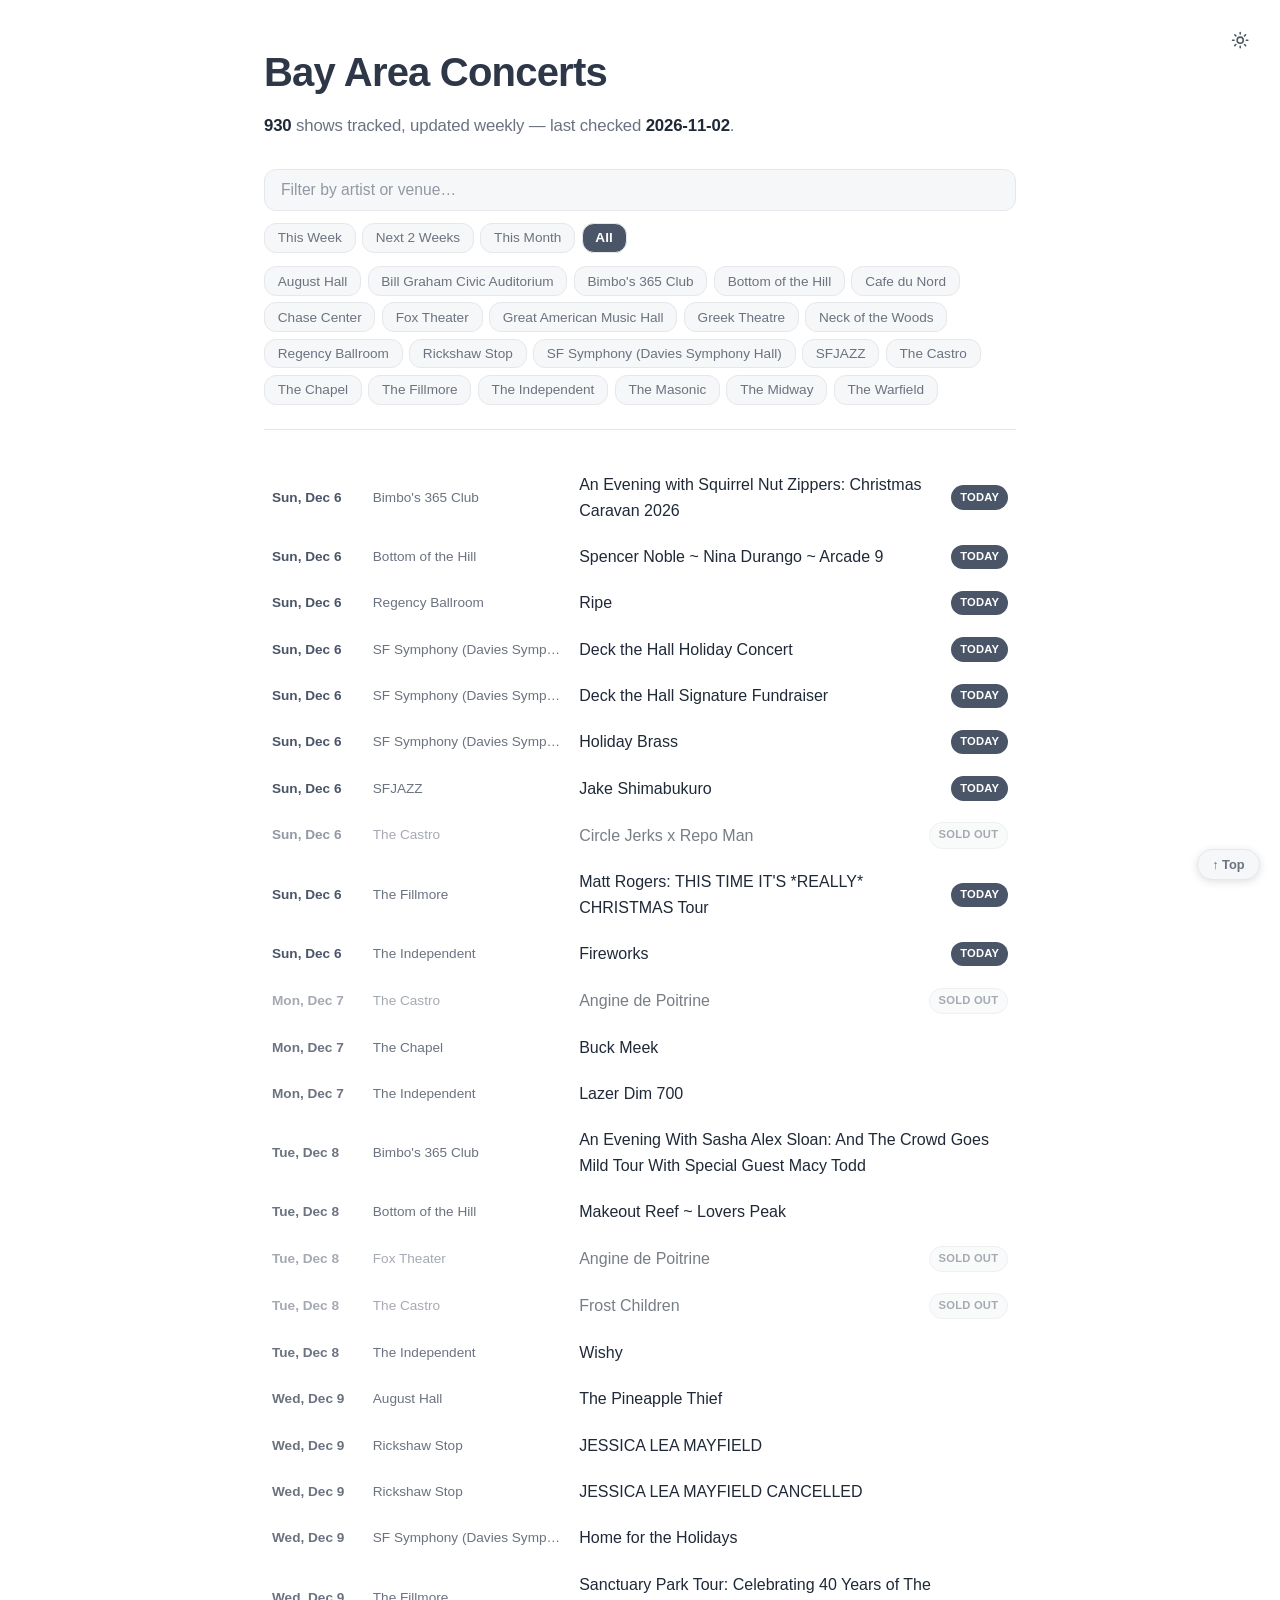
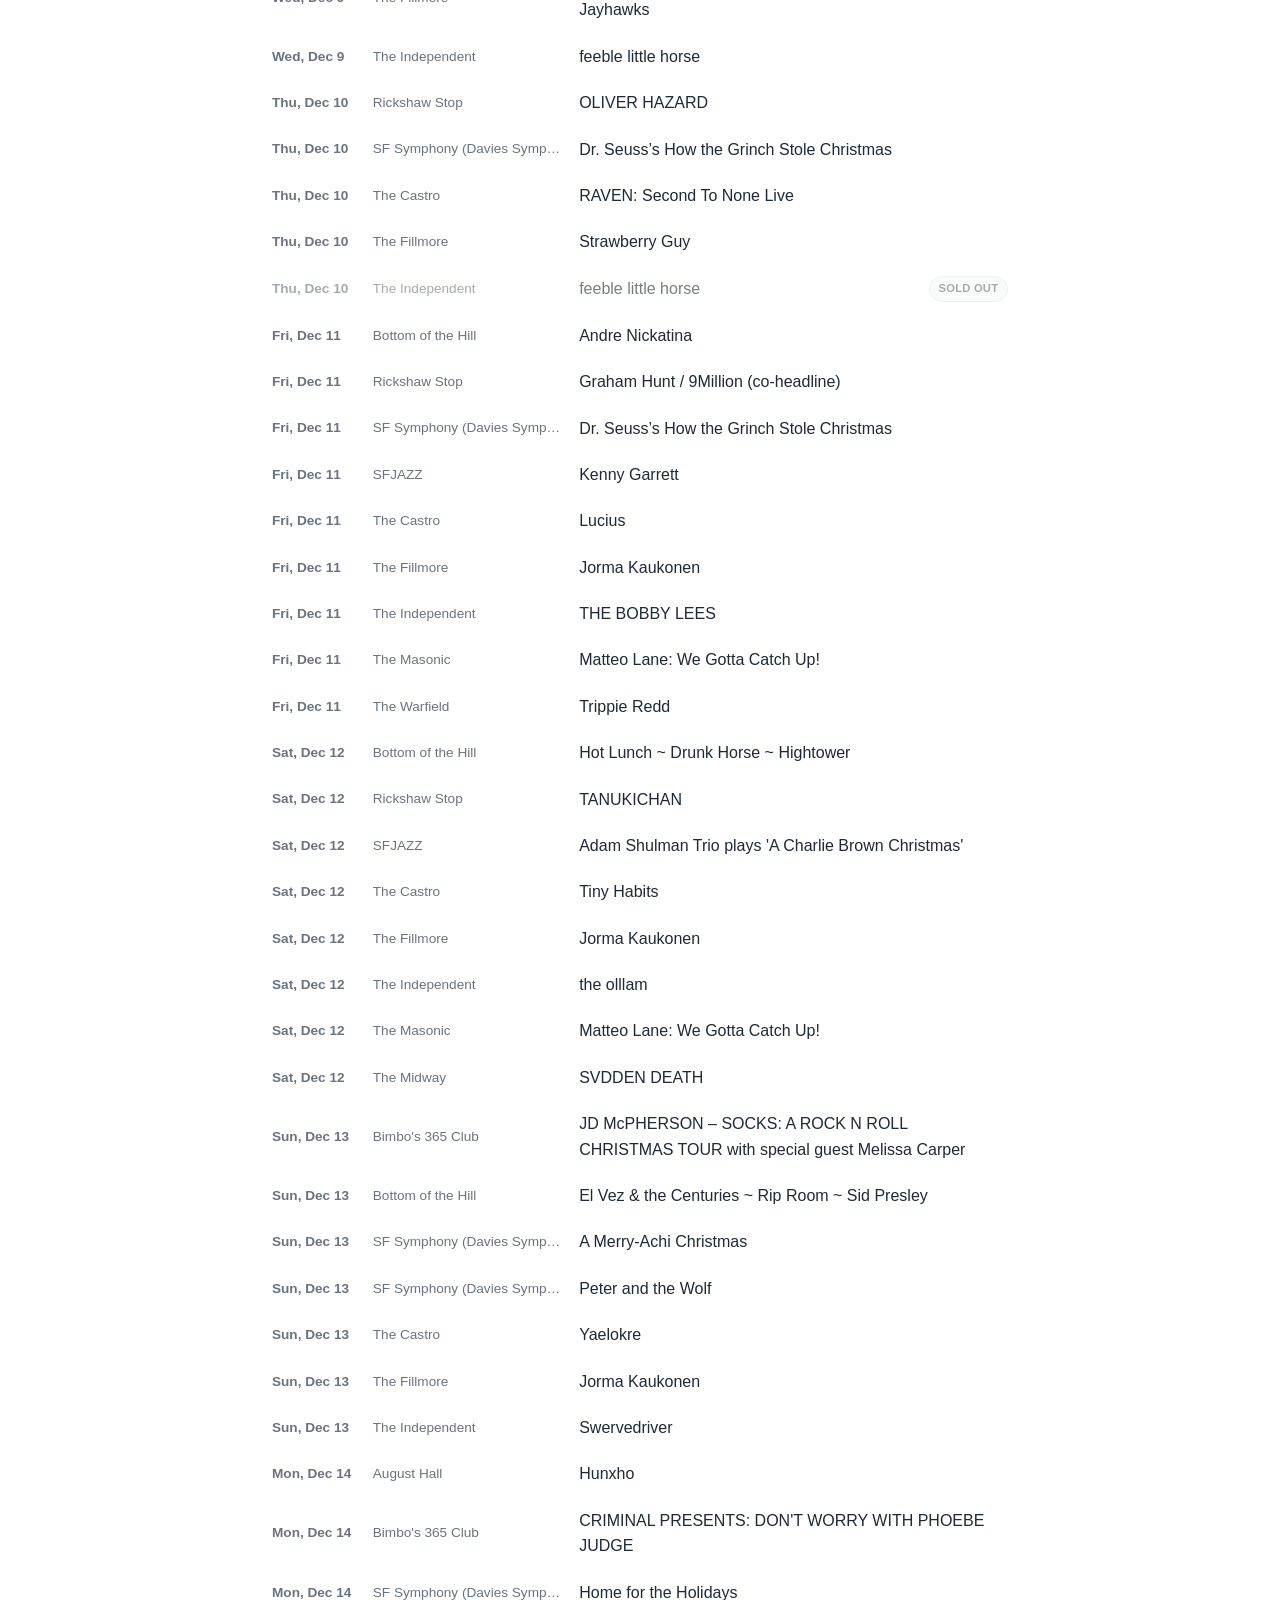
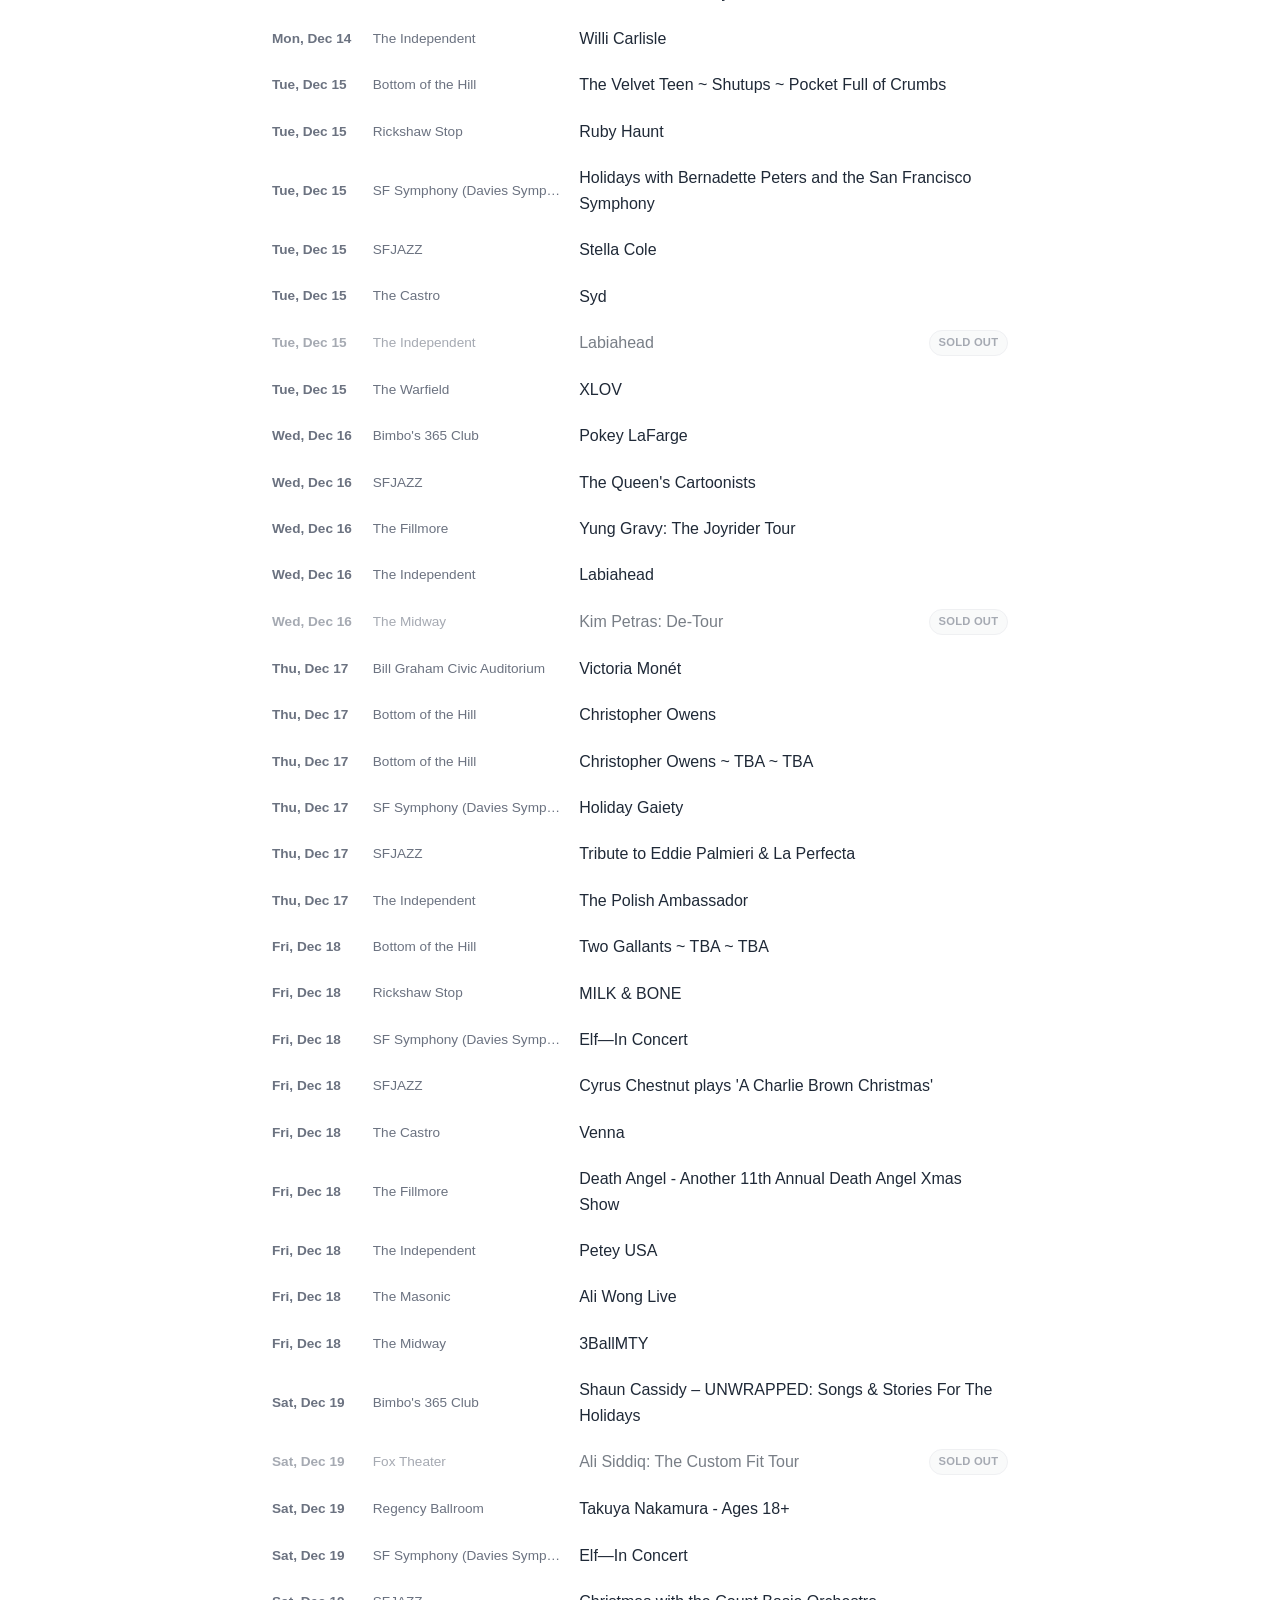
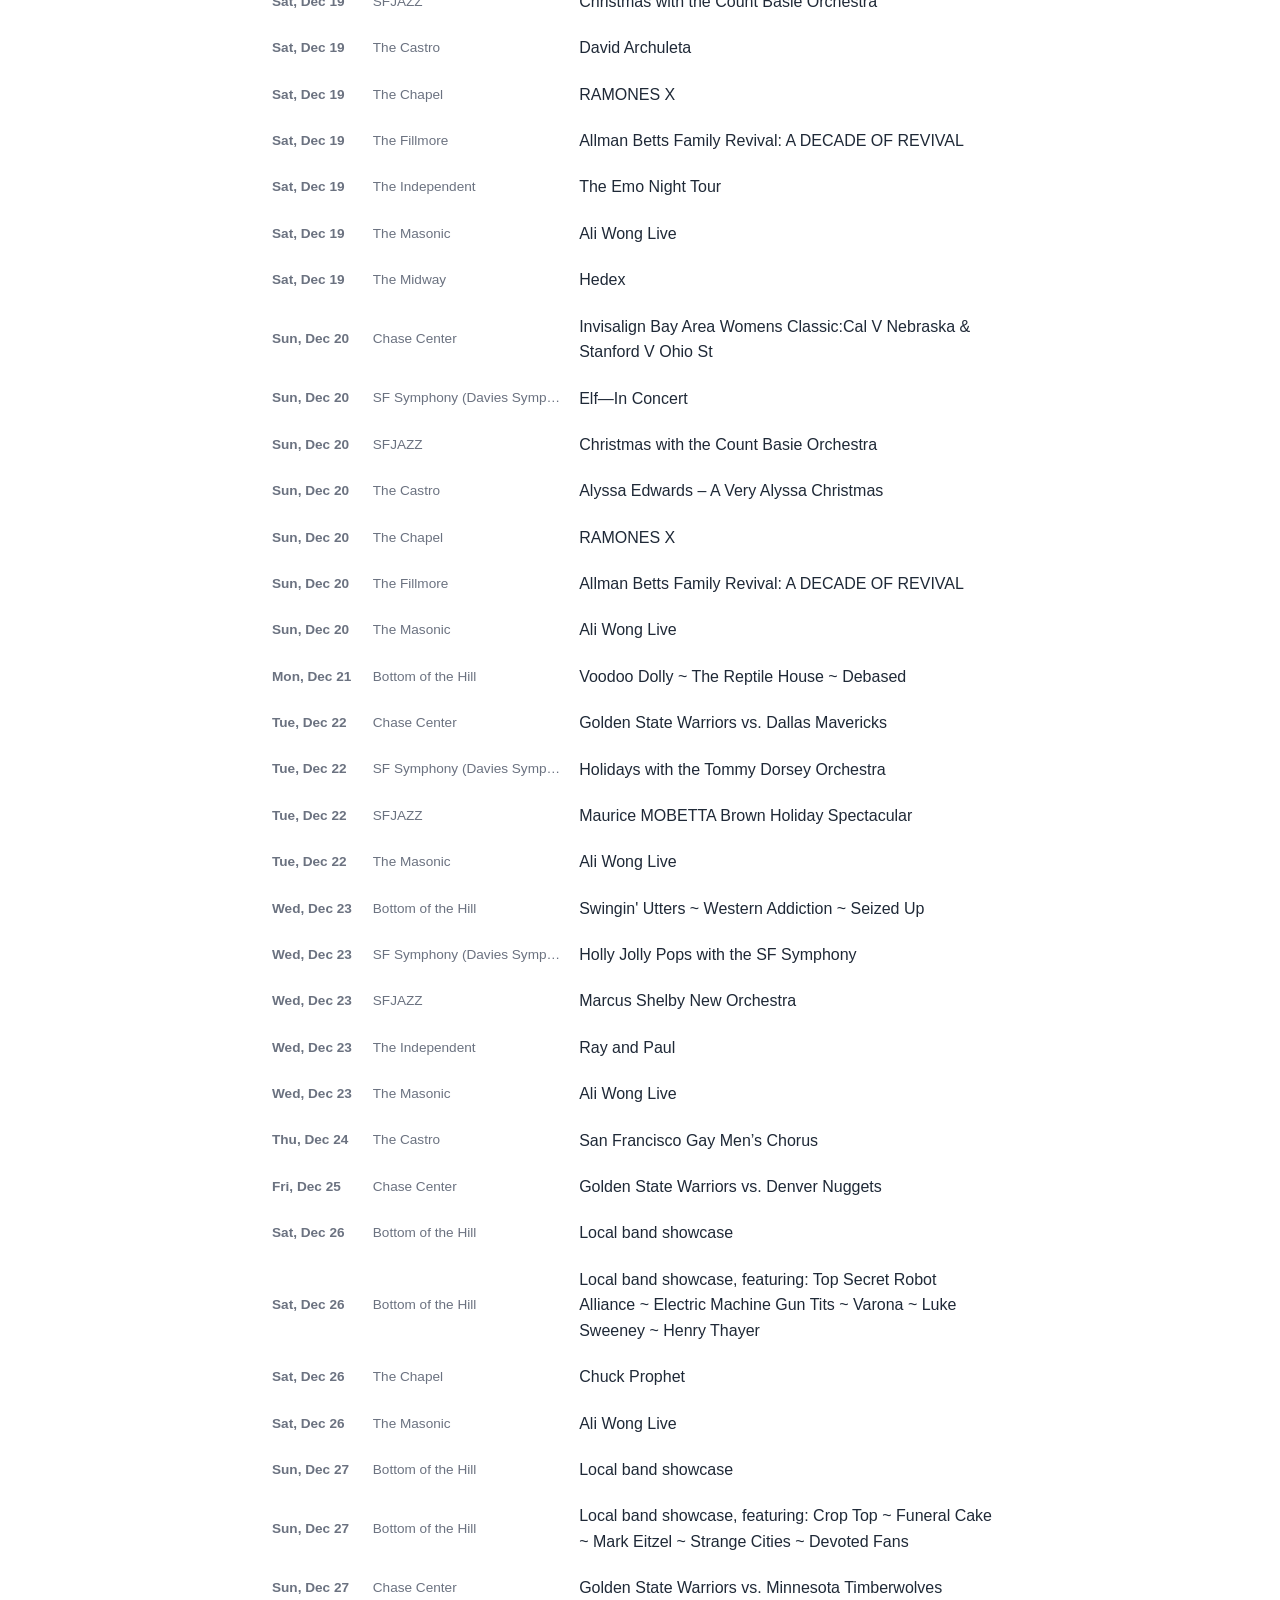
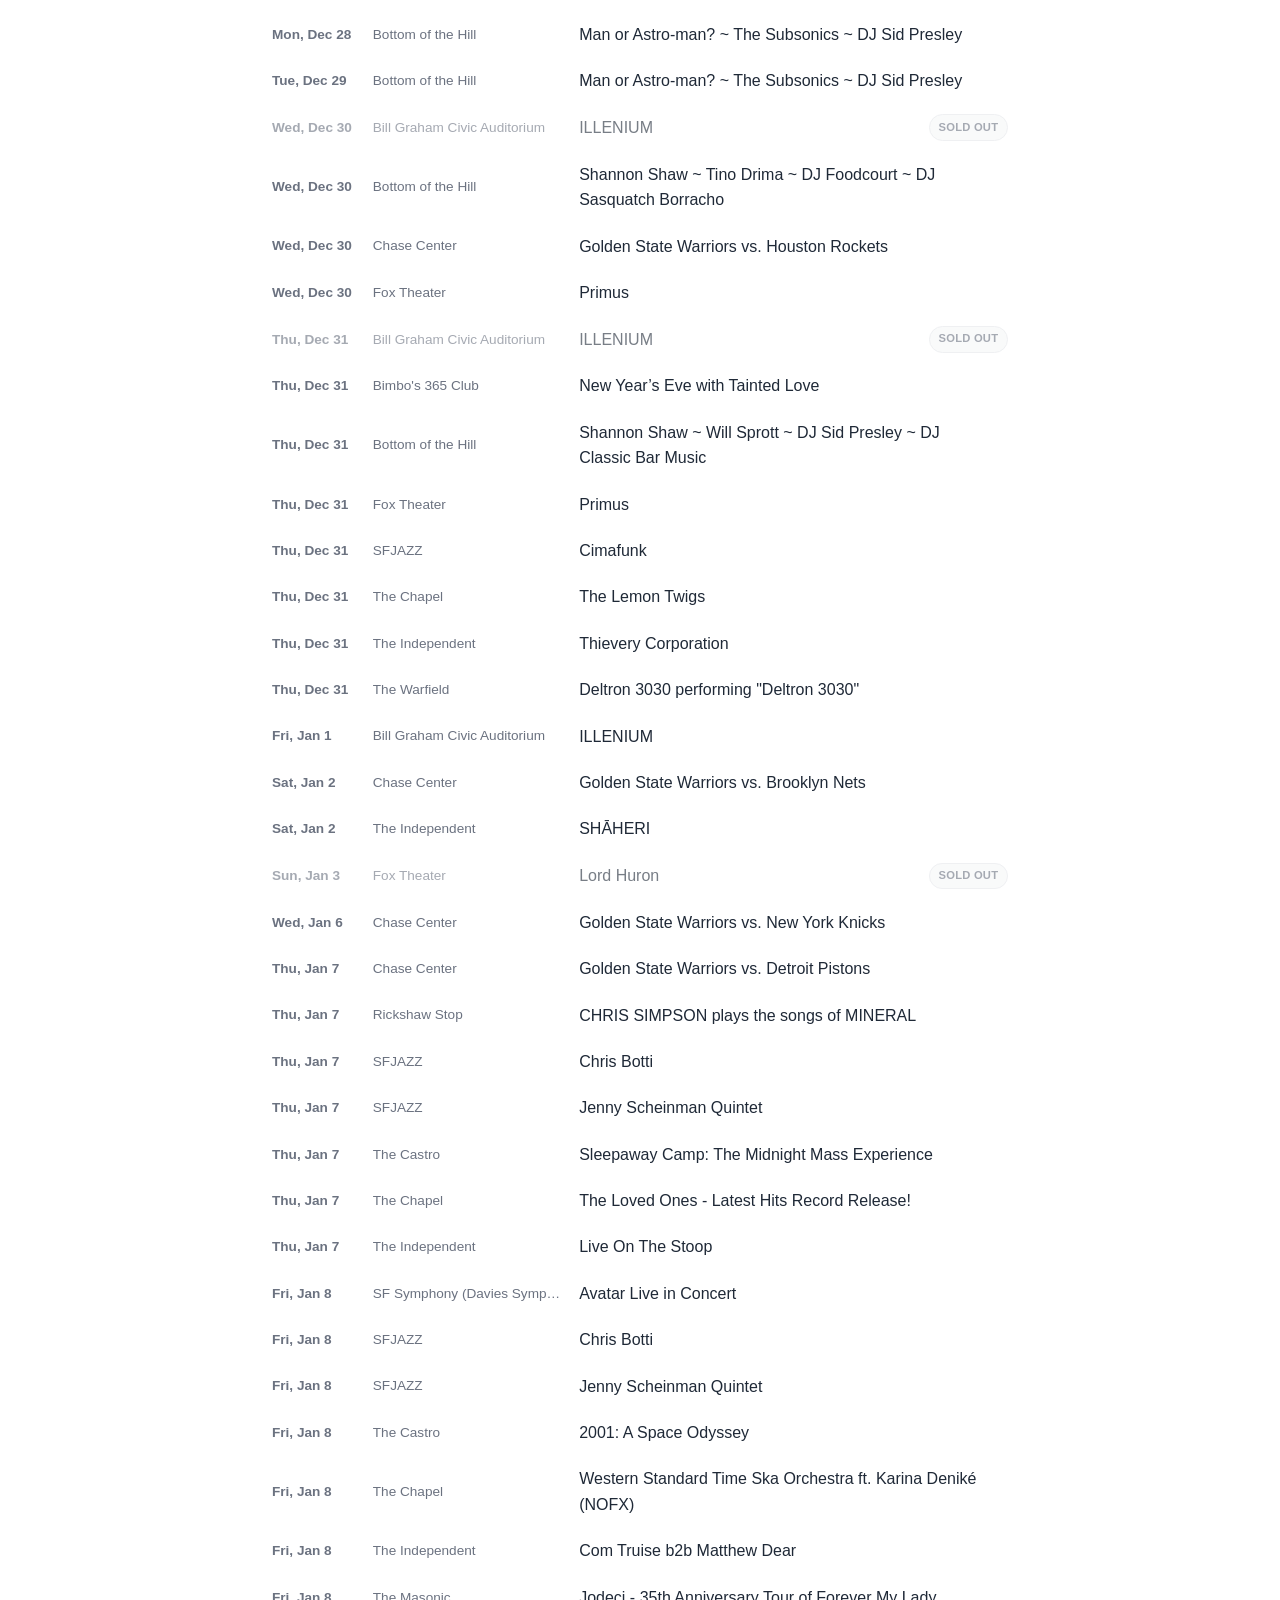
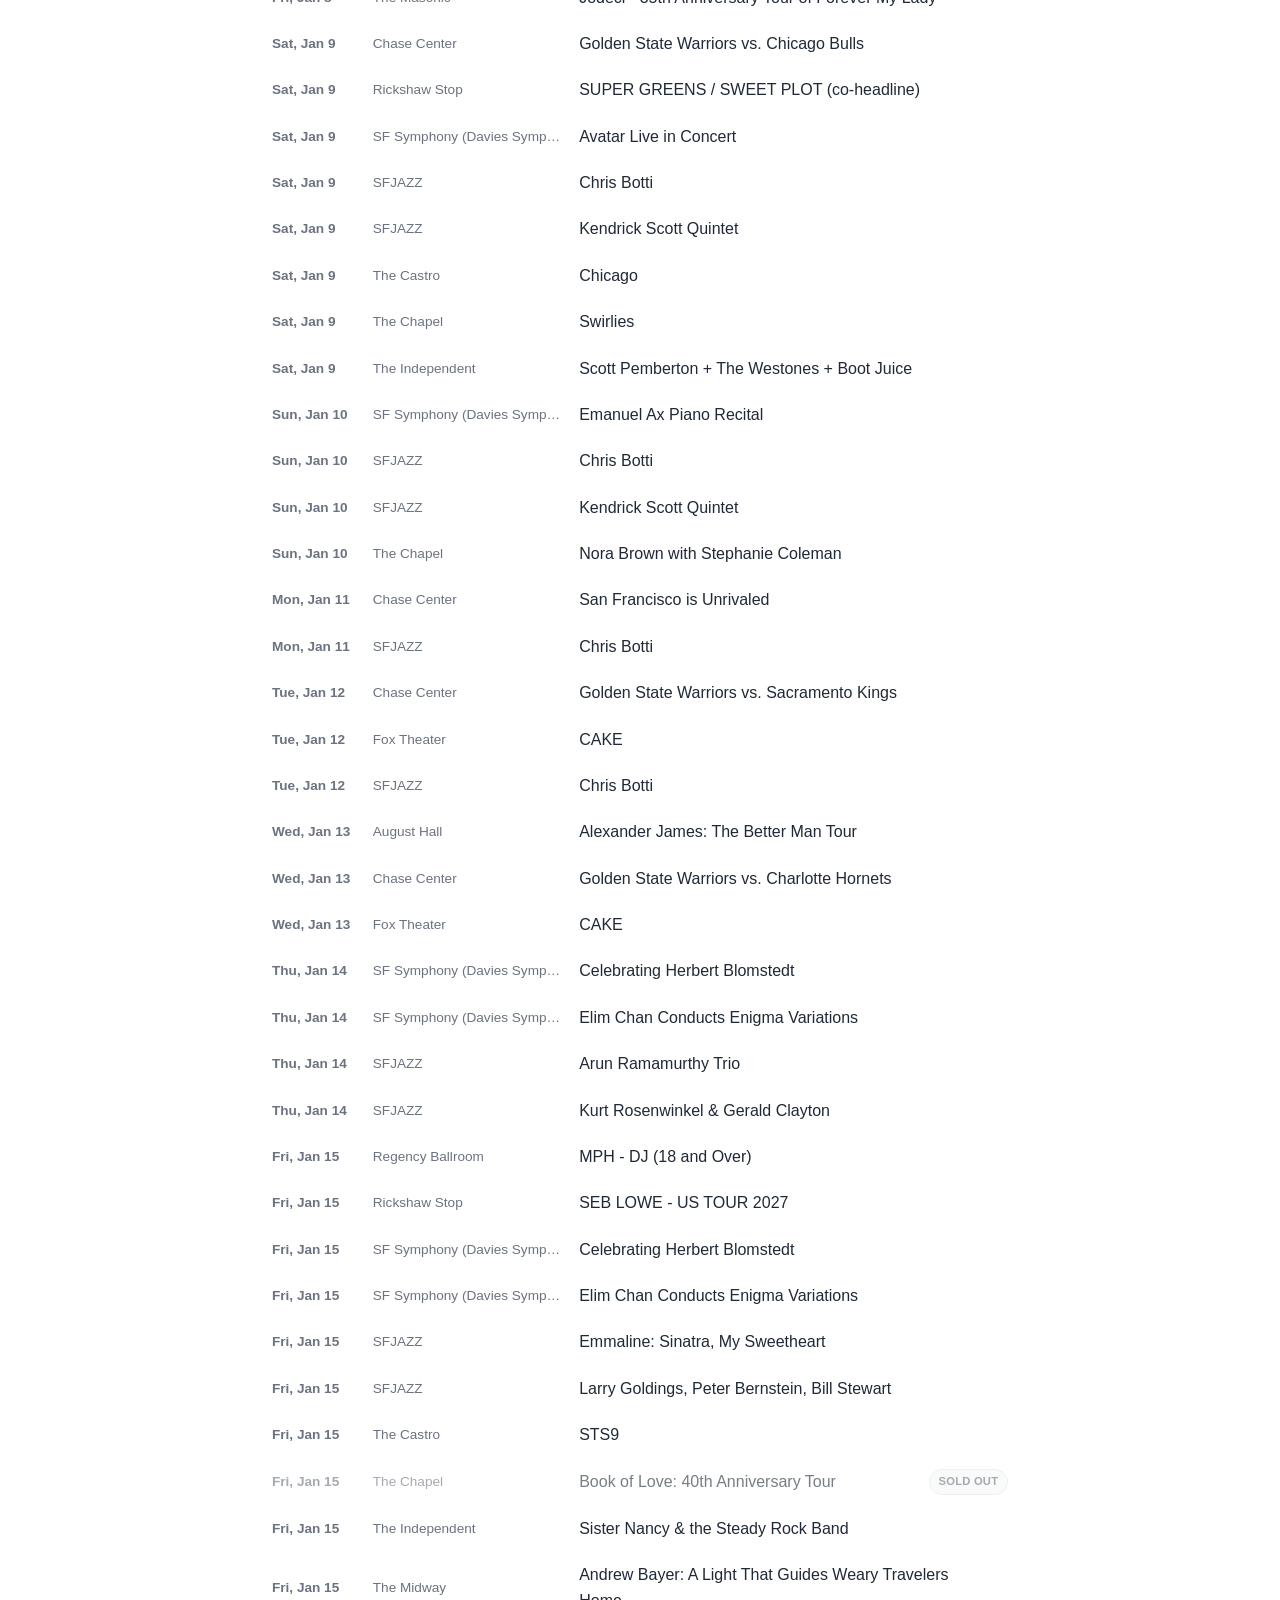
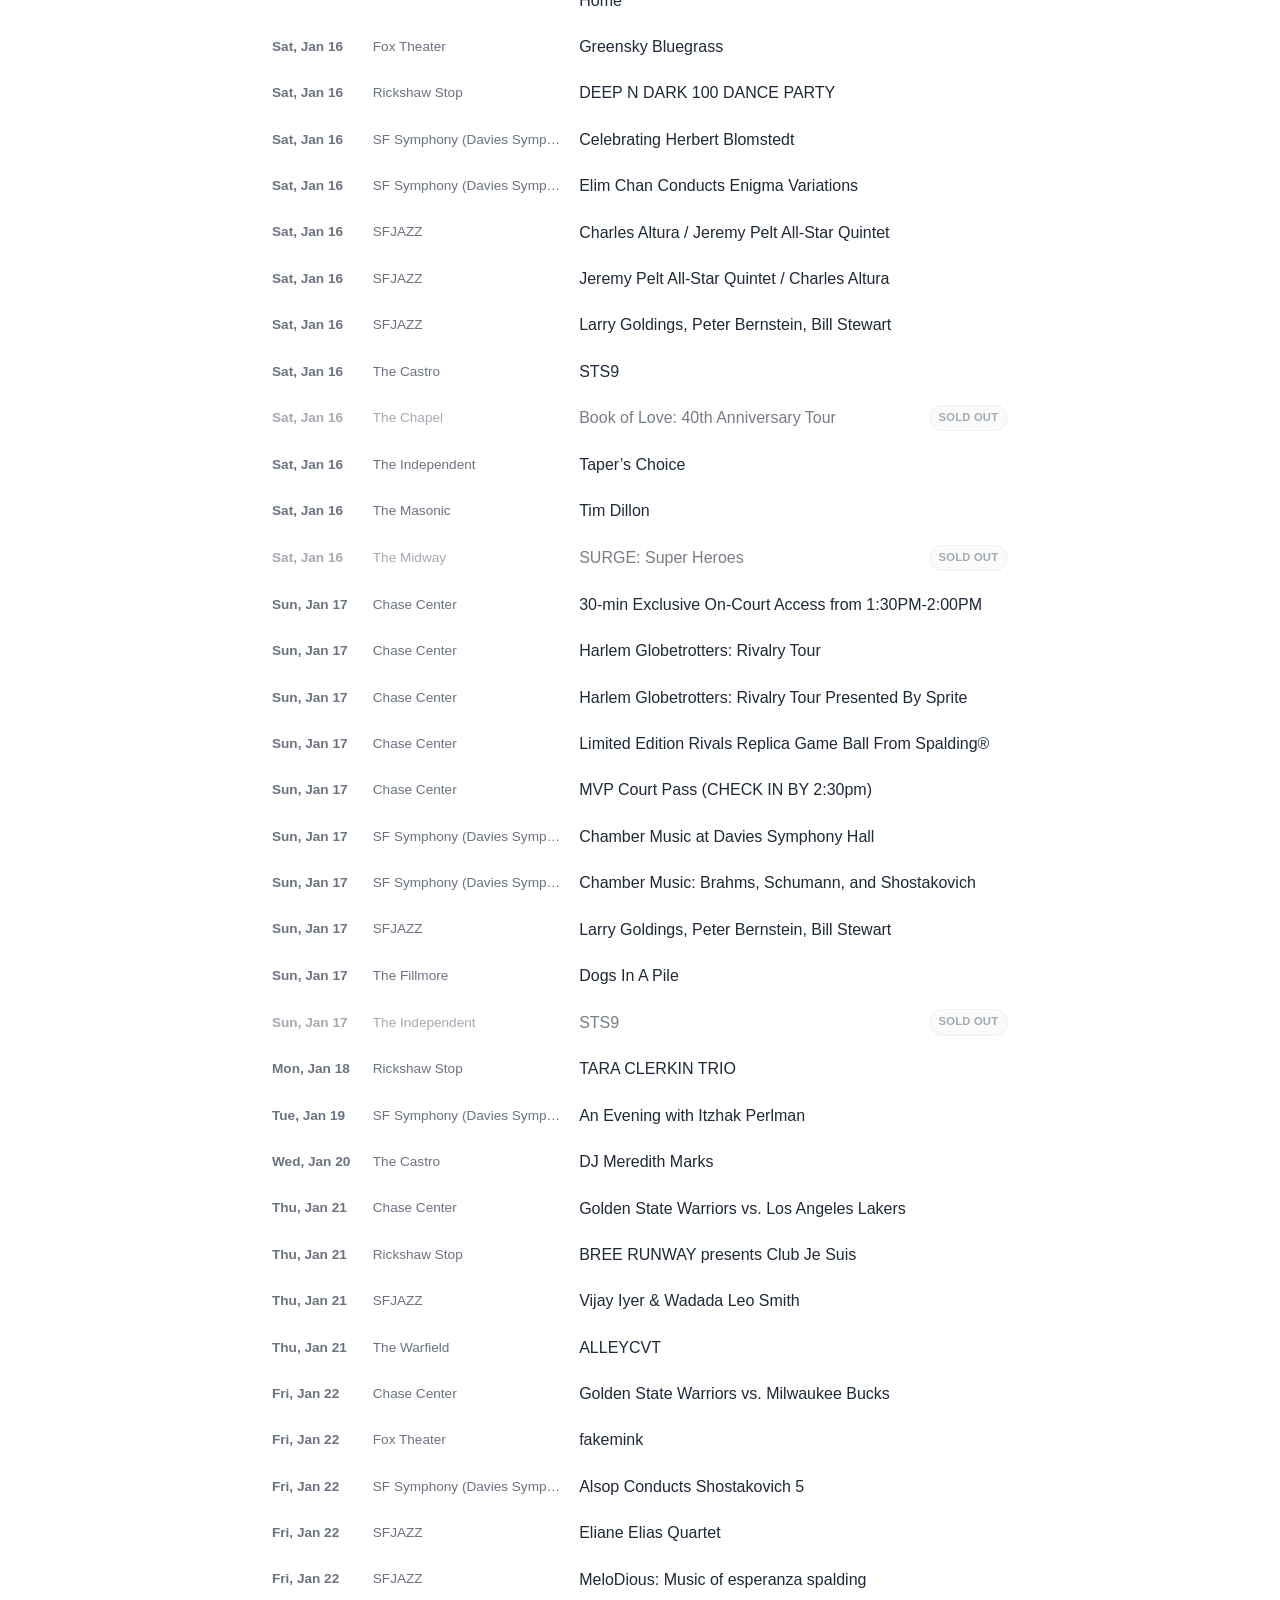
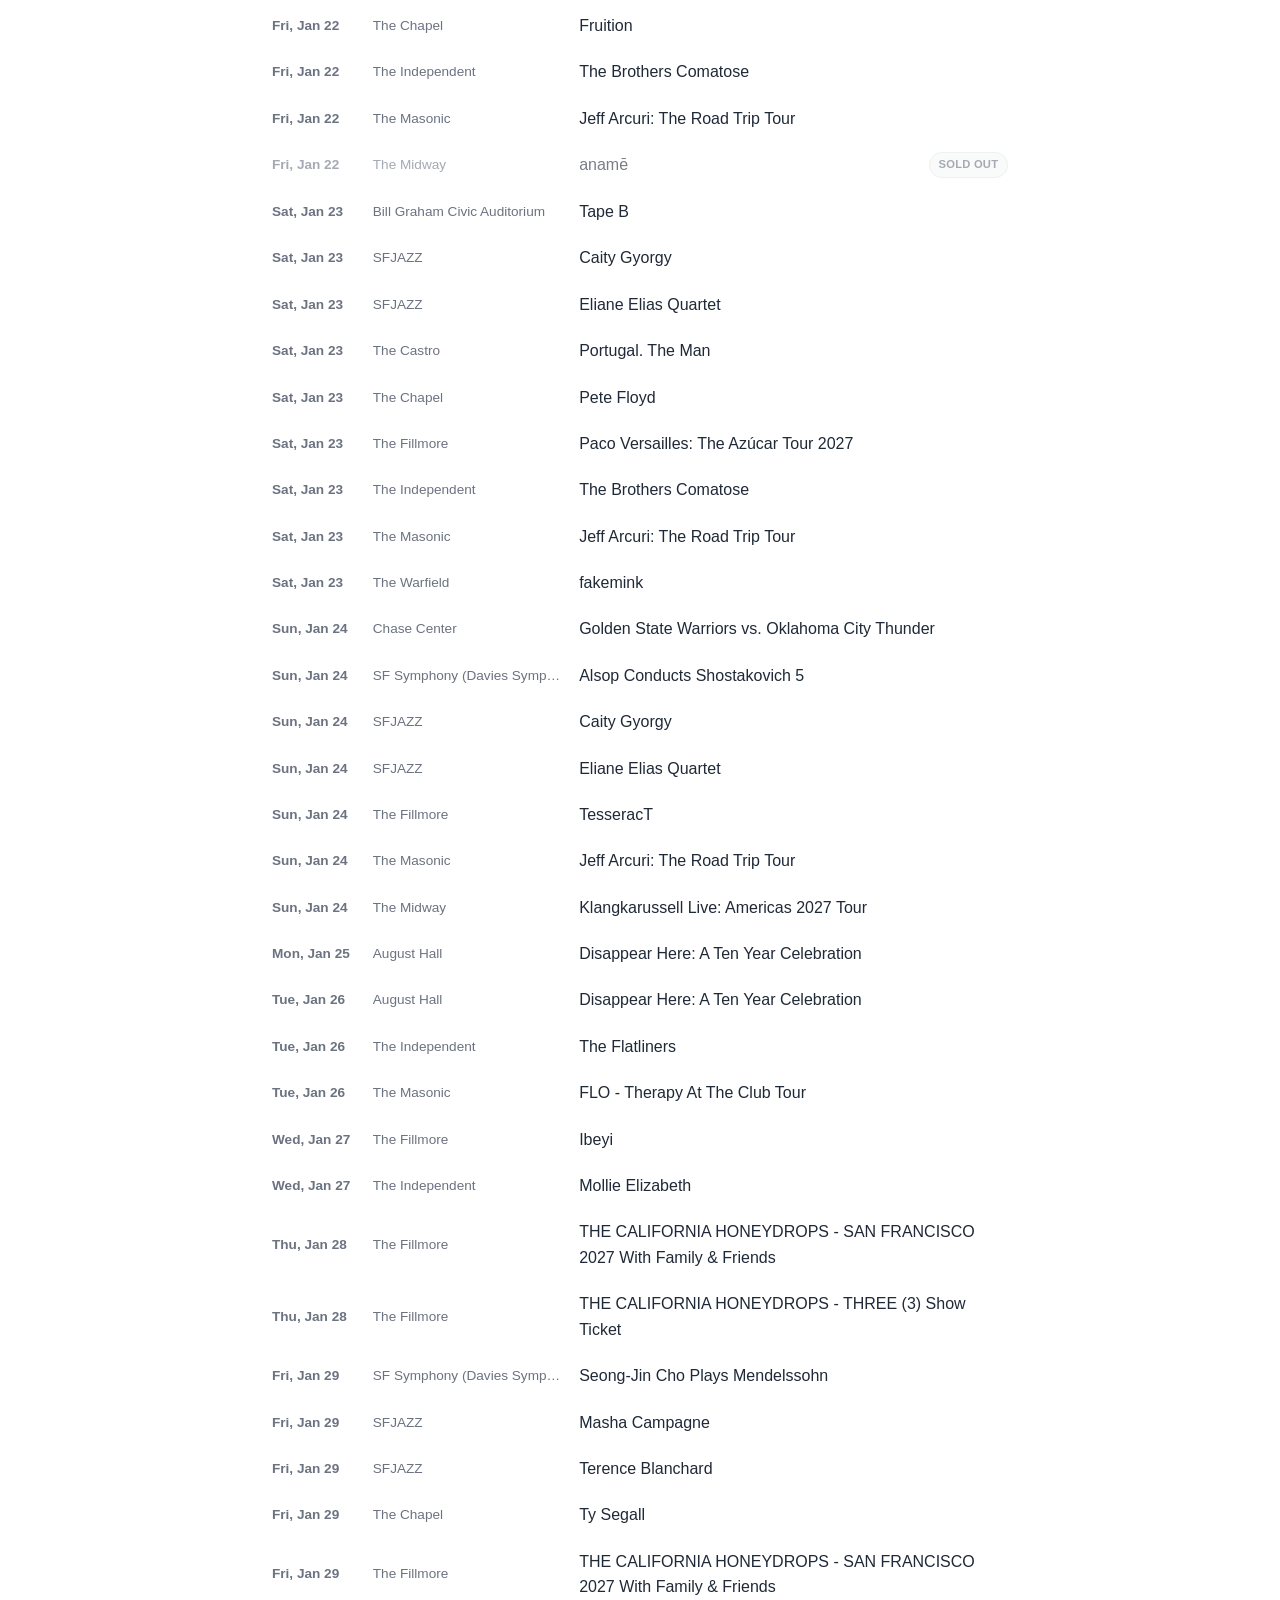
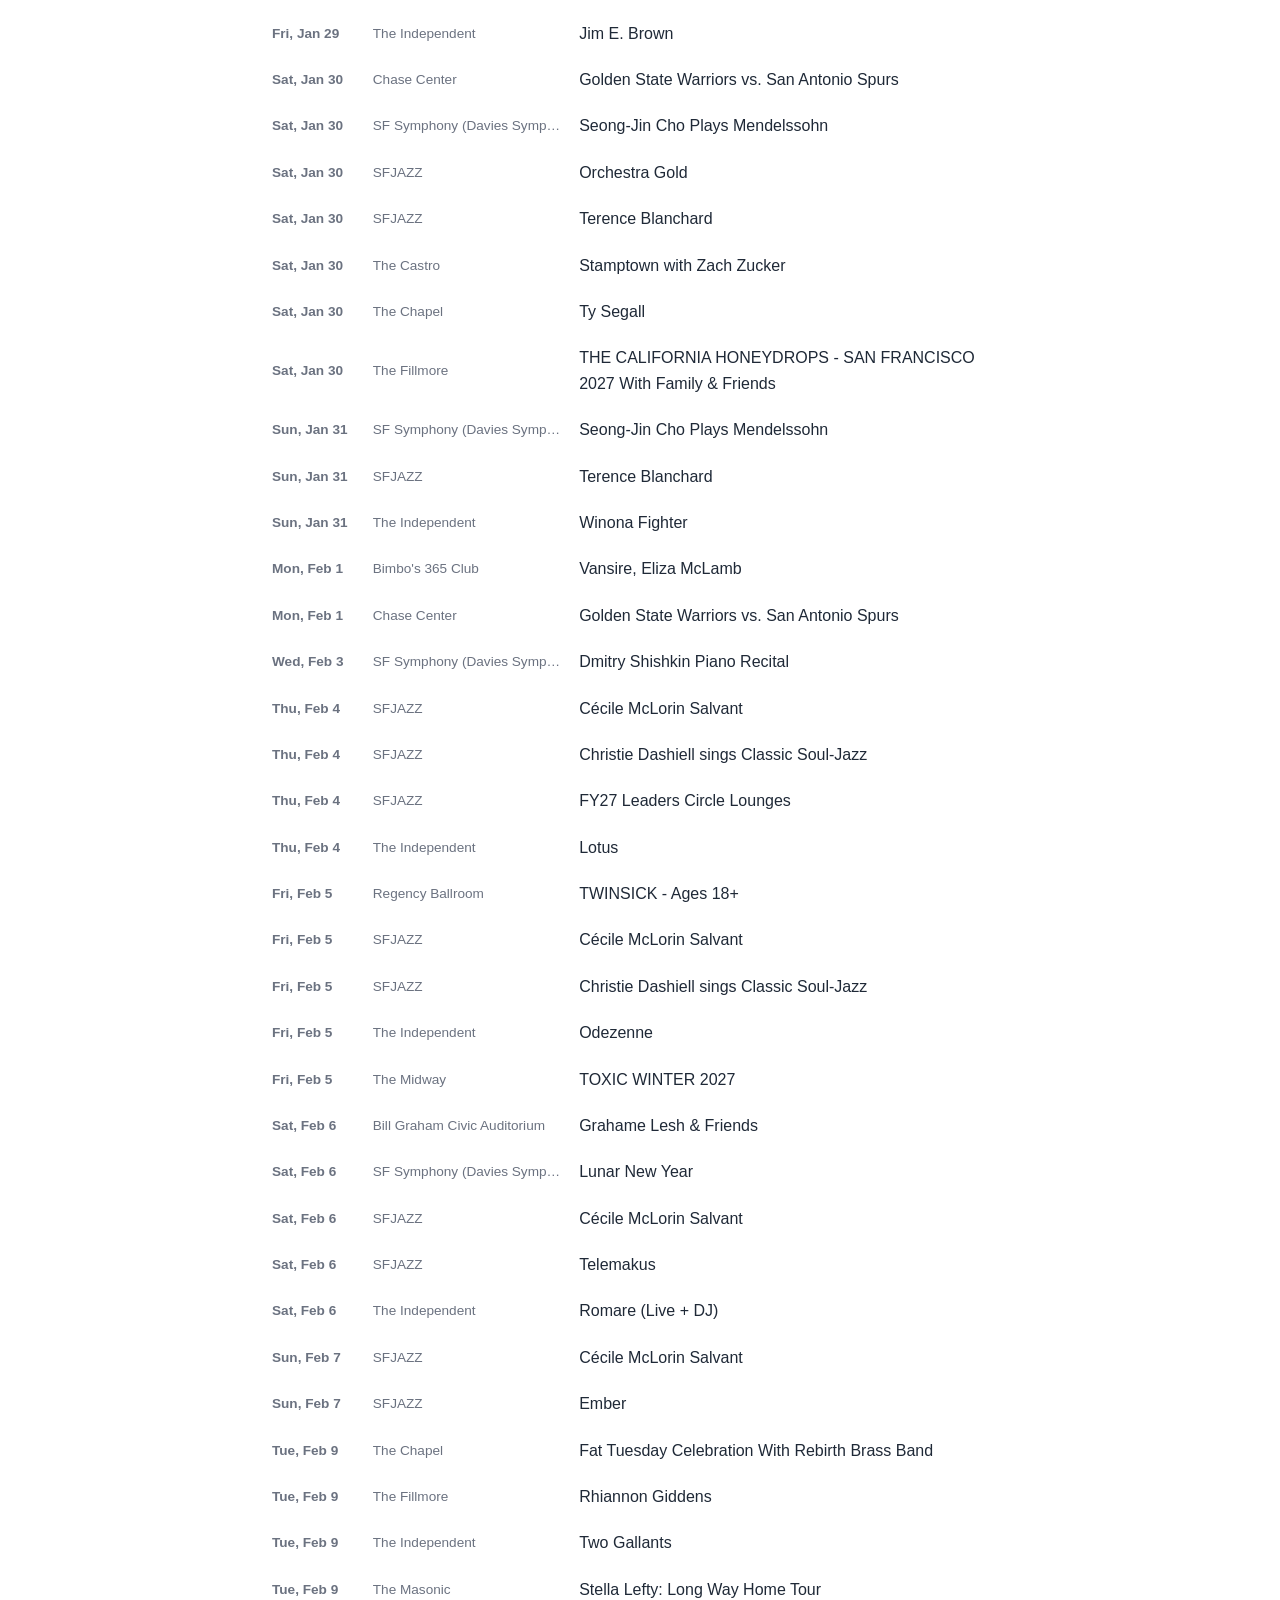
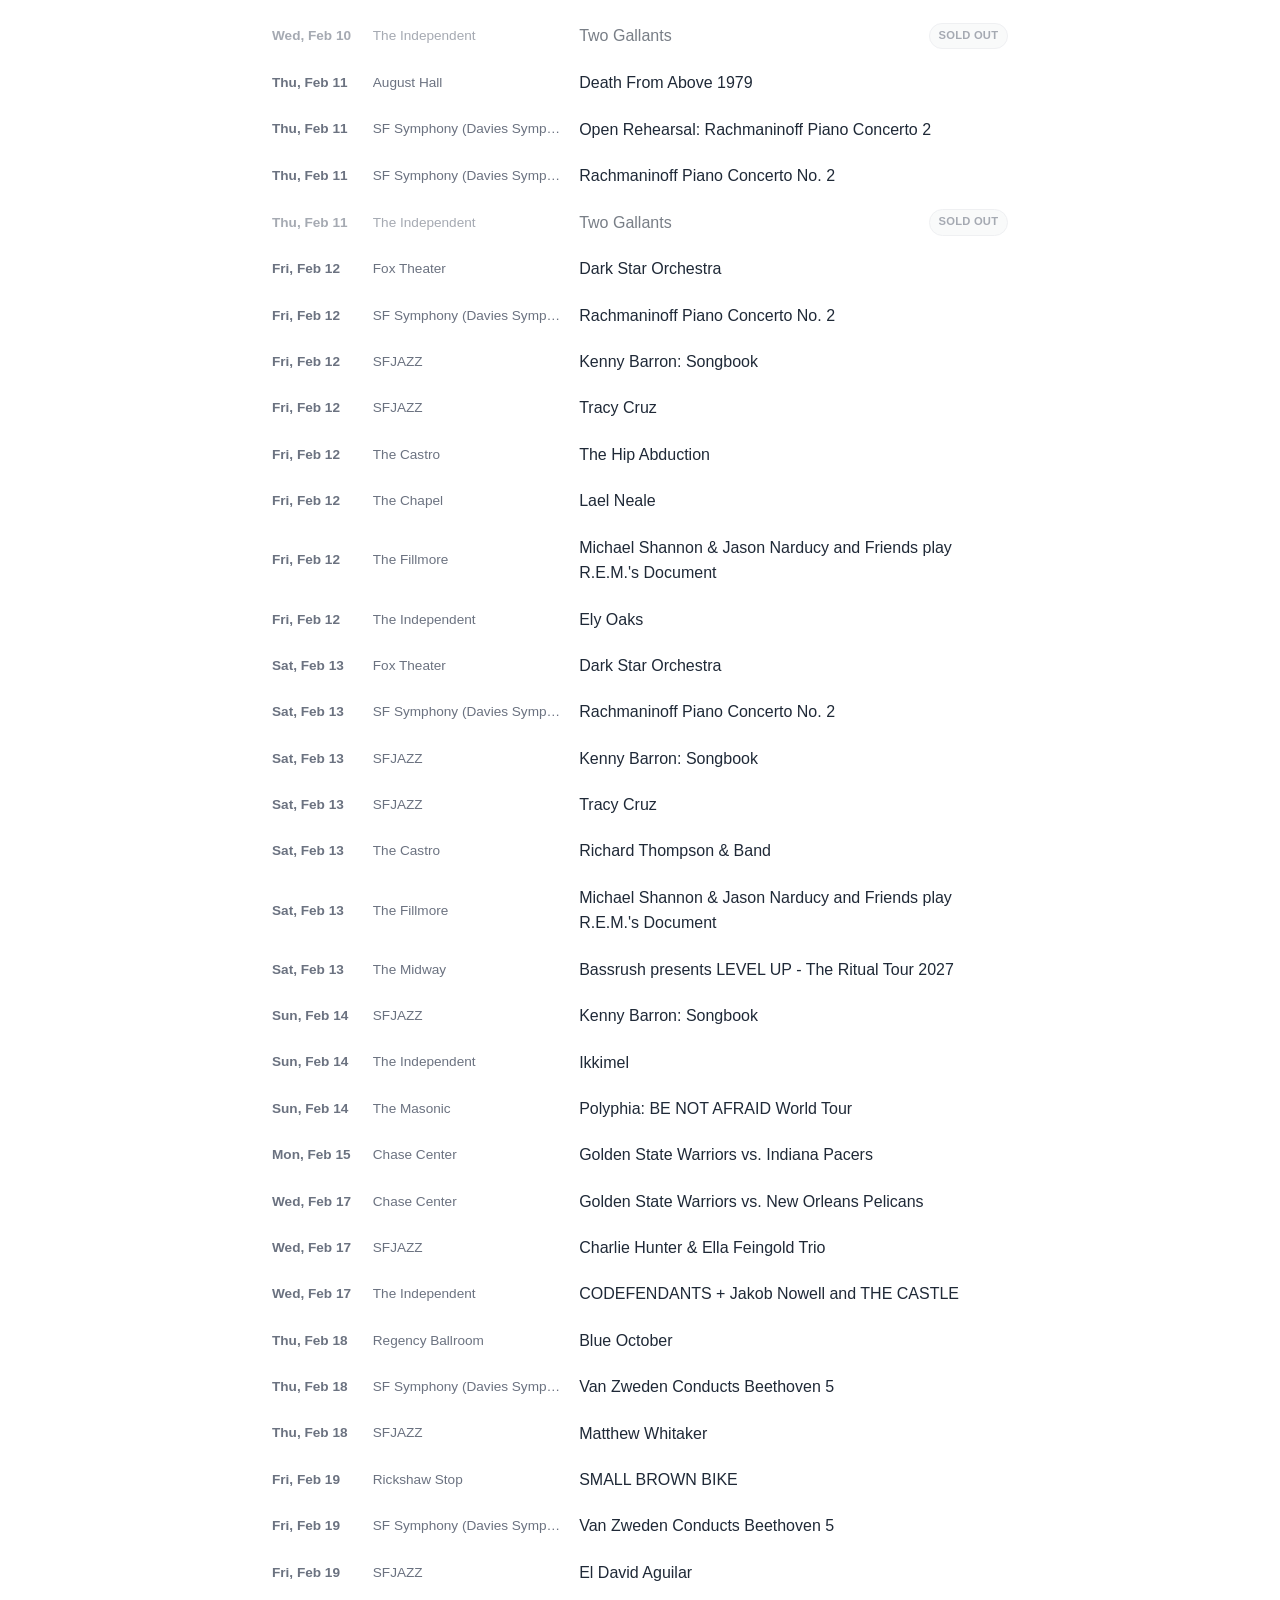
==== commit 5a6209ab: "Publish site 2026-11-03T01:55:05Z" ====
--- a/index.html
+++ b/index.html
@@ -374,7 +374,7 @@
       <h1>Bay Area Concerts</h1>
     </header>
     <p class="sub">
-      <b id="stat-total">978</b> shows tracked, updated weekly &mdash; last checked <b id="stat-date">2026-10-26</b>.
+      <b id="stat-total">930</b> shows tracked, updated weekly &mdash; last checked <b id="stat-date">2026-11-02</b>.
     </p>
 
     <div class="controls">
@@ -397,7 +397,7 @@
     </footer>
   </div>
 
-  <script id="show-data" type="application/json">{"shows": [{"venue": "August Hall", "title": "Lil Pete: Real Is Back Tour", "date": "2026-10-26", "url": "https://www.livenation.com/event/G5vYZ_Kd2cK1B/lil-pete-real-is-back-tour", "first_seen": "2026-09-21", "sold_out": false}, {"venue": "Cafe du Nord", "title": "Blu DeTiger", "date": "2026-10-26", "url": "https://cafedunord.com/tm-event/blu-detiger-the-want-you-baby-tonight-tour-6-special-nights/", "first_seen": "2026-10-12", "sold_out": false}, {"venue": "Chase Center", "title": "WNBA Playoffs Round 3 Game 5: Valkyries V Dream", "date": "2026-10-26", "url": "https://www.ticketmaster.com/wnba-playoffs-round-3-game-5-san-francisco-california-10-26-2026/event/1C006529C5E534B4", "first_seen": "2026-10-19", "sold_out": false}, {"venue": "Chase Center", "title": "WNBA Playoffs Round 3 Home Game H: Valkyries V Atlanta Dream", "date": "2026-10-26", "url": "https://www.ticketmaster.com/wnba-playoffs-round-3-home-game-san-francisco-california-10-26-2026/event/1C006529C5E534B4", "first_seen": "2026-10-12", "sold_out": false}, {"venue": "Great American Music Hall", "title": "Inner Wave", "date": "2026-10-26", "url": "https://wl.seetickets.us/event/inner-wave/702861?afflky=GreatAmericanMusicHall", "first_seen": "2026-10-19", "sold_out": false}, {"venue": "Neck of the Woods", "title": "Salsa Crazy Mondays", "date": "2026-10-26", "url": "https://www.neckofthewoodssf.com/tm-event/salsa-crazy-mondays-12/", "first_seen": "2026-10-12", "sold_out": false}, {"venue": "Rickshaw Stop", "title": "PSYCHED! FEST with WINE LIPS", "date": "2026-10-26", "url": "https://wl.seetickets.us/event/psyched-fest-with-wine-lips/698688?afflky=RickshawStop", "first_seen": "2026-07-18", "sold_out": false}, {"venue": "The Castro", "title": "Fred Armisen: Comedy for Musicians But Everyone is Welcome", "date": "2026-10-26", "url": "https://apeconcerts.com/events/fred-armisen-261026/", "first_seen": "2026-07-27", "sold_out": true}, {"venue": "The Chapel", "title": "The War And Treaty", "date": "2026-10-26", "url": "https://wl.seetickets.us/event/the-war-and-treaty/694221?afflky=TheChapel", "first_seen": "2026-07-18", "sold_out": false}, {"venue": "Bottom of the Hill", "title": "Slothrust ~ Um, Jennifer?", "date": "2026-10-27", "url": "http://www.bottomofthehill.com/20261027.html", "first_seen": "2026-07-18", "sold_out": false}, {"venue": "Chase Center", "title": "Phoebe Bridgers: The Lost Tour", "date": "2026-10-27", "url": "https://www.ticketmaster.com/phoebe-bridgers-the-lost-tour-san-francisco-california-10-27-2026/event/1C0064B9DBA0E43F", "first_seen": "2026-07-18", "sold_out": false}, {"venue": "Fox Theater", "title": "LENNY PEARCE", "date": "2026-10-27", "url": "https://apeconcerts.com/events/lenny-pearce-261027/", "first_seen": "2026-07-18", "sold_out": false}, {"venue": "Great American Music Hall", "title": "Wand", "date": "2026-10-27", "url": "https://wl.seetickets.us/event/wand/703349?afflky=GreatAmericanMusicHall", "first_seen": "2026-10-19", "sold_out": false}, {"venue": "Neck of the Woods", "title": "Karaoke Tuesday", "date": "2026-10-27", "url": "https://www.neckofthewoodssf.com/tm-event/karaoke-tuesday-17/", "first_seen": "2026-10-19", "sold_out": false}, {"venue": "Rickshaw Stop", "title": "VIOLET GROHL", "date": "2026-10-27", "url": "https://urldefense.com/v3/__https://wl.eventim.us/event/violet-grohl/693274?afflky=POPSCENEPresents__;!!AEl5w8WD!p9v37rYECgcUycNd4O1DijnAYAj_bppSafHmFOJ-1fWrXpbswkZSj5uwkCgel5TNQOxBOBYlPCx1YvPmeVw0p6tmi2ujzmc$", "first_seen": "2026-07-18", "sold_out": false}, {"venue": "The Castro", "title": "Fred Armisen: Comedy For Musicians But Everyone Is Welcome", "date": "2026-10-27", "url": "https://apeconcerts.com/events/fred-armisen-261027/", "first_seen": "2026-07-18", "sold_out": true}, {"venue": "The Fillmore", "title": "Slow Pulp", "date": "2026-10-27", "url": "https://www.livenation.com/event/G5vYZ_13KOBrX/slow-pulp", "first_seen": "2026-07-18", "sold_out": false}, {"venue": "The Independent", "title": "The Wldlfe", "date": "2026-10-27", "url": "https://apeconcerts.com/events/the-wldlfe-261027/", "first_seen": "2026-07-18", "sold_out": false}, {"venue": "The Masonic", "title": "10 Years of 6LACK Tour", "date": "2026-10-27", "url": "https://www.livenation.com/event/G5vYZ_5QObDmm/10-years-of-6lack-tour", "first_seen": "2026-07-18", "sold_out": false}, {"venue": "August Hall", "title": "Ax and the Hatchetmen: The Late Checkout Tour 2026", "date": "2026-10-28", "url": "https://www.livenation.com/event/G5vYZ_1mcGTKW/ax-and-the-hatchetmen-the-late-checkout-tour-2026", "first_seen": "2026-07-18", "sold_out": false}, {"venue": "Bimbo's 365 Club", "title": "ALIZA KELLY’S HAUNTED TEA PARTY: The Spooky Season Astrology Tour", "date": "2026-10-28", "url": "https://bimbos365club.com/tm-event/aliza-kellys-haunted-tea-party-the-spooky-season-astrology-tour/", "first_seen": "2026-08-03", "sold_out": false}, {"venue": "Bottom of the Hill", "title": "Slothrust ~ Um, Jennifer?", "date": "2026-10-28", "url": "http://www.bottomofthehill.com/20261028.html", "first_seen": "2026-07-18", "sold_out": false}, {"venue": "Cafe du Nord", "title": "Great Lake Swimmers", "date": "2026-10-28", "url": "https://cafedunord.com/tm-event/great-lake-swimmers/", "first_seen": "2026-10-12", "sold_out": false}, {"venue": "Chase Center", "title": "Phoebe Bridgers: The Lost Tour", "date": "2026-10-28", "url": "https://www.ticketmaster.com/phoebe-bridgers-the-lost-tour-san-francisco-california-10-28-2026/event/1C0064C59A9BFAED", "first_seen": "2026-07-18", "sold_out": false}, {"venue": "Great American Music Hall", "title": "Pixel Grip", "date": "2026-10-28", "url": "https://wl.seetickets.us/event/pixel-grip/701809?afflky=GreatAmericanMusicHall", "first_seen": "2026-10-19", "sold_out": false}, {"venue": "Neck of the Woods", "title": "Neck of the Woods SF Open Mic Wednesdays", "date": "2026-10-28", "url": "https://www.neckofthewoodssf.com/tm-event/neck-of-the-woods-sf-open-mic-wednesdays-43/", "first_seen": "2026-10-19", "sold_out": false}, {"venue": "Regency Ballroom", "title": "Shyne w/ Barrington Levy", "date": "2026-10-28", "url": "https://www.ticketmaster.com/event/Z7r9jZ1AAZp7N", "first_seen": "2026-08-31", "sold_out": false}, {"venue": "Rickshaw Stop", "title": "WE ARE SCIENTISTS", "date": "2026-10-28", "url": "https://wl.seetickets.us/event/we-are-scientists/694279?afflky=RickshawStop", "first_seen": "2026-07-18", "sold_out": false}, {"venue": "The Castro", "title": "Fred Armisen: Comedy For Musicians But Everyone Is Welcome", "date": "2026-10-28", "url": "https://apeconcerts.com/events/fred-armisen-261028/", "first_seen": "2026-07-18", "sold_out": true}, {"venue": "The Chapel", "title": "An Evening With Theo Katzman (Solo)", "date": "2026-10-28", "url": "https://wl.seetickets.us/event/an-evening-with-theo-katzman-solo/690498?afflky=TheChapel", "first_seen": "2026-10-26", "sold_out": false}, {"venue": "The Chapel", "title": "Theo Katzman (Solo)", "date": "2026-10-28", "url": "https://wl.seetickets.us/event/theo-katzman-solo/690498?afflky=TheChapel", "first_seen": "2026-07-18", "sold_out": false}, {"venue": "The Fillmore", "title": "Slow Pulp", "date": "2026-10-28", "url": "https://www.livenation.com/event/G5vYZ_CQ8DMUk/slow-pulp", "first_seen": "2026-07-18", "sold_out": false}, {"venue": "The Independent", "title": "Freak Slug", "date": "2026-10-28", "url": "https://apeconcerts.com/events/freak-slug-261028/", "first_seen": "2026-07-18", "sold_out": false}, {"venue": "The Masonic", "title": "Protocols with Andrew Huberman", "date": "2026-10-28", "url": "https://www.livenation.com/event/G5vYZ_8L82yaZ/protocols-with-andrew-huberman", "first_seen": "2026-08-10", "sold_out": false}, {"venue": "August Hall", "title": "A Twink and A Redhead", "date": "2026-10-29", "url": "https://www.livenation.com/event/G5vYZ_ddJBzT9/a-twink-and-a-redhead", "first_seen": "2026-07-18", "sold_out": false}, {"venue": "Bimbo's 365 Club", "title": "Lady Camden Presents: The Peach Pit Cabaret with Willow Pill & Special Guests", "date": "2026-10-29", "url": "https://bimbos365club.com/tm-event/lady-camden-presents-the-peach-pit-cabaret-with-willow-pill-special-guests/", "first_seen": "2026-08-31", "sold_out": false}, {"venue": "Bottom of the Hill", "title": "Astro Zombies ~ Rusty Chains ~ Caution", "date": "2026-10-29", "url": "http://www.bottomofthehill.com/20261029.html", "first_seen": "2026-08-03", "sold_out": false}, {"venue": "Cafe du Nord", "title": "Francis of Delirium", "date": "2026-10-29", "url": "https://cafedunord.com/tm-event/francis-of-delirium/", "first_seen": "2026-10-12", "sold_out": false}, {"venue": "Great American Music Hall", "title": "Desire, MOTHERMARY", "date": "2026-10-29", "url": "https://wl.seetickets.us/event/desire-mothermary/698255?afflky=GreatAmericanMusicHall", "first_seen": "2026-10-26", "sold_out": false}, {"venue": "Neck of the Woods", "title": "Clement St Comedy: Halloween Special", "date": "2026-10-29", "url": "https://www.neckofthewoodssf.com/tm-event/clement-st-comedy-13/", "first_seen": "2026-10-19", "sold_out": false}, {"venue": "Regency Ballroom", "title": "bleood", "date": "2026-10-29", "url": "https://www.ticketmaster.com/event/Z7r9jZ1AAZz4f", "first_seen": "2026-08-24", "sold_out": false}, {"venue": "Rickshaw Stop", "title": "THE TUBS", "date": "2026-10-29", "url": "https://wl.seetickets.us/event/the-tubs/696006?afflky=RickshawStop", "first_seen": "2026-07-18", "sold_out": false}, {"venue": "SF Symphony (Davies Symphony Hall)", "title": "Elim Chan Conducts Adams and Mendelssohn", "date": "2026-10-29", "url": "https://www.sfsymphony.org/Buy-Tickets/2026-27/Doctor-Atomic-and-Mendelssohn", "first_seen": "2026-07-18", "sold_out": false}, {"venue": "SF Symphony (Davies Symphony Hall)", "title": "Open Rehearsal: Elim Chan Conducts Adams and Mendelssohn", "date": "2026-10-29", "url": "https://www.sfsymphony.org/Buy-Tickets/2026-27/Doctor-Atomic-and-Mendelssohn-OR", "first_seen": "2026-07-18", "sold_out": false}, {"venue": "SFJAZZ", "title": "David Sánchez’s Carib presents Tambó", "date": "2026-10-29", "url": "https://www.sfjazz.org/tickets/productions/26-27/david-sanchez-tambo/", "first_seen": "2026-08-10", "sold_out": false}, {"venue": "The Castro", "title": "Daði Freyr", "date": "2026-10-29", "url": "https://apeconcerts.com/events/dadi-freyr-261029/", "first_seen": "2026-07-18", "sold_out": false}, {"venue": "The Chapel", "title": "Katie Pruitt", "date": "2026-10-29", "url": "https://wl.seetickets.us/event/katie-pruitt/695190?afflky=TheChapel", "first_seen": "2026-07-18", "sold_out": false}, {"venue": "The Fillmore", "title": "Dilated Peoples", "date": "2026-10-29", "url": "https://www.livenation.com/event/G5vYZ_FX4gzvS/dilated-peoples", "first_seen": "2026-07-18", "sold_out": false}, {"venue": "The Independent", "title": "Patrick Wolf", "date": "2026-10-29", "url": "https://apeconcerts.com/events/patrick-wolf-261029/", "first_seen": "2026-07-27", "sold_out": false}, {"venue": "The Masonic", "title": "THE CHICKS - TAKING THE LONG WAY", "date": "2026-10-29", "url": "https://www.livenation.com/event/G5vYZ_5K9T5FO/the-chicks-taking-the-long-way", "first_seen": "2026-07-18", "sold_out": false}, {"venue": "The Midway", "title": "Perreo Eléctrico Halloween", "date": "2026-10-29", "url": "https://www.tixr.com/groups/midwaysf/events/perreo-el-ctrico-halloween-208430", "first_seen": "2026-09-28", "sold_out": false}, {"venue": "August Hall", "title": "Parra for Cuva", "date": "2026-10-30", "url": "https://www.livenation.com/event/G5vYZ_F2jtp2r/parra-for-cuva", "first_seen": "2026-07-18", "sold_out": false}, {"venue": "Bimbo's 365 Club", "title": "Stella Lefty", "date": "2026-10-30", "url": "https://bimbos365club.com/tm-event/stella-lefty/", "first_seen": "2026-07-18", "sold_out": true}, {"venue": "Bimbo's 365 Club", "title": "Stella Lefty, Grace Enger", "date": "2026-10-30", "url": "https://bimbos365club.com/tm-event/stella-lefty/", "first_seen": "2026-08-10", "sold_out": true}, {"venue": "Bottom of the Hill", "title": "Temptation", "date": "2026-10-30", "url": "http://www.bottomofthehill.com/20261030.html", "first_seen": "2026-10-12", "sold_out": false}, {"venue": "Bottom of the Hill", "title": "Temptation ~ Dead Souls ~ Flippy Floppy", "date": "2026-10-30", "url": "http://www.bottomofthehill.com/20261030.html", "first_seen": "2026-08-03", "sold_out": false}, {"venue": "Cafe du Nord", "title": "Lime Garden", "date": "2026-10-30", "url": "https://cafedunord.com/tm-event/lime-garden/", "first_seen": "2026-10-12", "sold_out": false}, {"venue": "Chase Center", "title": "Golden State Warriors vs. Los Angeles Lakers", "date": "2026-10-30", "url": "https://www.ticketmaster.com/golden-state-warriors-vs-los-angeles-san-francisco-california-10-30-2026/event/1C00650AB377D7BD", "first_seen": "2026-08-17", "sold_out": false}, {"venue": "Fox Theater", "title": "Shpongle", "date": "2026-10-30", "url": "https://apeconcerts.com/events/shpongle-261030/", "first_seen": "2026-07-18", "sold_out": false}, {"venue": "Great American Music Hall", "title": "Cold Cave (solo), SRSQ", "date": "2026-10-30", "url": "https://wl.seetickets.us/event/cold-cave-solo-srsq/698262?afflky=GreatAmericanMusicHall", "first_seen": "2026-10-26", "sold_out": false}, {"venue": "Neck of the Woods", "title": "60 Juno/ Misandrist/ Still Ruins/ Algoslave", "date": "2026-10-30", "url": "https://www.neckofthewoodssf.com/tm-event/60-juno-misandrist-still-ruins-algoslave/", "first_seen": "2026-10-19", "sold_out": false}, {"venue": "Neck of the Woods", "title": "Lazer Beam/ Bloodsugar/ Modern Monsters/ Bombshell", "date": "2026-10-30", "url": "https://www.neckofthewoodssf.com/tm-event/lazer-beam-bloodsugar-modern-monsters-bombshell/", "first_seen": "2026-10-19", "sold_out": false}, {"venue": "Regency Ballroom", "title": "Cholos vs. Vampires (21+)", "date": "2026-10-30", "url": "https://www.ticketmaster.com/event/Z7r9jZ1AAZ8PI", "first_seen": "2026-08-03", "sold_out": false}, {"venue": "Rickshaw Stop", "title": "HAUS PARTY HALLOWEEN", "date": "2026-10-30", "url": "https://wl.seetickets.us/event/haus-party-halloween/703660?afflky=RickshawStop", "first_seen": "2026-08-31", "sold_out": false}, {"venue": "SF Symphony (Davies Symphony Hall)", "title": "Elim Chan Conducts Adams and Mendelssohn", "date": "2026-10-30", "url": "https://www.sfsymphony.org/Buy-Tickets/2026-27/Doctor-Atomic-and-Mendelssohn", "first_seen": "2026-07-18", "sold_out": false}, {"venue": "SFJAZZ", "title": "Dr. Jekyll & Mr. Hyde", "date": "2026-10-30", "url": "https://www.sfjazz.org/tickets/productions/26-27/dr-jekyll-mr-hyde-dorothy-papadakos/", "first_seen": "2026-08-10", "sold_out": false}, {"venue": "SFJAZZ", "title": "El David Aguilar", "date": "2026-10-30", "url": "https://www.sfjazz.org/tickets/productions/26-27/el-david-aguilar/", "first_seen": "2026-08-10", "sold_out": false}, {"venue": "SFJAZZ", "title": "John Scofield’s Electrospective", "date": "2026-10-30", "url": "https://www.sfjazz.org/tickets/productions/26-27/john-scofield-electrospective/", "first_seen": "2026-08-10", "sold_out": false}, {"venue": "The Castro", "title": "Montell Fish", "date": "2026-10-30", "url": "https://apeconcerts.com/events/montell-fish-261030/", "first_seen": "2026-08-24", "sold_out": false}, {"venue": "The Chapel", "title": "A Night of the Living Dead", "date": "2026-10-30", "url": "https://wl.seetickets.us/event/a-night-of-the-living-dead/705528?afflky=TheChapel", "first_seen": "2026-09-21", "sold_out": false}, {"venue": "The Fillmore", "title": "Galactic", "date": "2026-10-30", "url": "https://www.livenation.com/event/G5vYZ_CkR2HOF/galactic", "first_seen": "2026-07-18", "sold_out": false}, {"venue": "The Independent", "title": "High Step Society", "date": "2026-10-30", "url": "https://apeconcerts.com/events/high-step-society-261030/", "first_seen": "2026-07-18", "sold_out": false}, {"venue": "The Masonic", "title": "THE CHICKS - TAKING THE LONG WAY", "date": "2026-10-30", "url": "https://www.livenation.com/event/G5vYZ_5KbZ5Fl/the-chicks-taking-the-long-way", "first_seen": "2026-07-18", "sold_out": false}, {"venue": "The Midway", "title": "Lost In Dreams Block Party", "date": "2026-10-30", "url": "https://www.tixr.com/groups/midwaysf/events/lost-in-dreams-block-party-198073", "first_seen": "2026-07-27", "sold_out": false}, {"venue": "August Hall", "title": "Introducing The Aces with special guest Gatlin", "date": "2026-10-31", "url": "https://www.livenation.com/event/G5vYZ_2i4Cq73/introducing-the-aces-with-special-guest-gatlin", "first_seen": "2026-08-10", "sold_out": false}, {"venue": "Bottom of the Hill", "title": "The Mummies ~ Balzac ~ Big Nate", "date": "2026-10-31", "url": "http://www.bottomofthehill.com/20261031.html", "first_seen": "2026-08-24", "sold_out": false}, {"venue": "Chase Center", "title": "WNBA Playoffs Round 3 Game 7: Valkyries V Dream", "date": "2026-10-31", "url": "https://www.ticketmaster.com/wnba-playoffs-round-3-game-7-san-francisco-california-10-31-2026/event/1C006529C5EA34C4", "first_seen": "2026-10-19", "sold_out": false}, {"venue": "Chase Center", "title": "WNBA Playoffs Round 3 Home Game I: Valkyries V Atlanta Dream", "date": "2026-10-31", "url": "https://www.ticketmaster.com/wnba-playoffs-round-3-home-game-san-francisco-california-10-31-2026/event/1C006529C5EA34C4", "first_seen": "2026-10-12", "sold_out": false}, {"venue": "Fox Theater", "title": "Shpongle", "date": "2026-10-31", "url": "https://apeconcerts.com/events/shpongle-261031/", "first_seen": "2026-07-18", "sold_out": false}, {"venue": "Great American Music Hall", "title": "Gasolina Halloween Party", "date": "2026-10-31", "url": "https://wl.seetickets.us/event/gasolina-halloween-party/706327?afflky=GreatAmericanMusicHall", "first_seen": "2026-10-26", "sold_out": false}, {"venue": "Neck of the Woods", "title": "Halloween Show!", "date": "2026-10-31", "url": "https://www.neckofthewoodssf.com/tm-event/halloween-show/", "first_seen": "2026-10-19", "sold_out": false}, {"venue": "Regency Ballroom", "title": "Medium Build w/ The Scratch", "date": "2026-10-31", "url": "https://www.ticketmaster.com/event/Z7r9jZ1A7PV4I", "first_seen": "2026-07-18", "sold_out": false}, {"venue": "Rickshaw Stop", "title": "EMO NITE HALLOWEEN at Rickshaw Stop - San Francisco, CA", "date": "2026-10-31", "url": "https://wl.seetickets.us/event/emo-nite-halloween-at-rickshaw-stop-san-francisco-ca/706320?afflky=RickshawStop", "first_seen": "2026-10-05", "sold_out": false}, {"venue": "SF Symphony (Davies Symphony Hall)", "title": "Elim Chan Conducts Adams and Mendelssohn", "date": "2026-10-31", "url": "https://www.sfsymphony.org/Buy-Tickets/2026-27/Doctor-Atomic-and-Mendelssohn", "first_seen": "2026-07-18", "sold_out": false}, {"venue": "SFJAZZ", "title": "John Scofield’s Electrospective", "date": "2026-10-31", "url": "https://www.sfjazz.org/tickets/productions/26-27/john-scofield-electrospective/", "first_seen": "2026-08-10", "sold_out": false}, {"venue": "The Castro", "title": "DJ Mandy Presents: The Raveyard", "date": "2026-10-31", "url": "https://apeconcerts.com/events/dj-mandy-261031/", "first_seen": "2026-08-10", "sold_out": false}, {"venue": "The Chapel", "title": "The Paul Simon Halloween Ball Performed by Bone Diggers", "date": "2026-10-31", "url": "https://wl.seetickets.us/event/the-paul-simon-halloween-ball-performed-by-bone-diggers/705531?afflky=TheChapel", "first_seen": "2026-09-21", "sold_out": false}, {"venue": "The Fillmore", "title": "Galactic", "date": "2026-10-31", "url": "https://www.livenation.com/event/G5vYZ_CkRCHOe/galactic", "first_seen": "2026-07-18", "sold_out": false}, {"venue": "The Independent", "title": "The Emo Night Tour", "date": "2026-10-31", "url": "https://apeconcerts.com/events/the-emo-night-tour-261031/", "first_seen": "2026-09-14", "sold_out": false}, {"venue": "The Midway", "title": "Midnight Carnival Block Party ft. RL GRIME", "date": "2026-10-31", "url": "https://www.tixr.com/groups/midwaysf/events/midnight-carnival-block-party-ft-rl-grime-200211", "first_seen": "2026-08-10", "sold_out": false}, {"venue": "The Midway", "title": "Midnight Carnival Block Party ft. RL GRIME, NGHTMRE & more", "date": "2026-10-31", "url": "https://www.tixr.com/groups/midwaysf/events/midnight-carnival-block-party-ft-rl-grime-nghtmre-more-200211", "first_seen": "2026-09-14", "sold_out": false}, {"venue": "August Hall", "title": "Baby Smoove Live! - The Purple Heart Tour", "date": "2026-11-01", "url": "https://www.livenation.com/event/G5vYZ_KFJEcR2/baby-smoove-live-the-purple-heart-tour", "first_seen": "2026-09-21", "sold_out": false}, {"venue": "Bottom of the Hill", "title": "CLOSED", "date": "2026-11-01", "url": "http://www.bottomofthehill.com/20261101.html", "first_seen": "2026-10-26", "sold_out": false}, {"venue": "Bottom of the Hill", "title": "The Mutants ~ Short Dogs Grow ~ Fuzz Attack", "date": "2026-11-01", "url": "http://www.bottomofthehill.com/20261101.html", "first_seen": "2026-09-21", "sold_out": false}, {"venue": "Cafe du Nord", "title": "Token", "date": "2026-11-01", "url": "https://cafedunord.com/tm-event/token-im-leaving-soon-tour/", "first_seen": "2026-10-12", "sold_out": false}, {"venue": "Chase Center", "title": "Golden State Warriors vs. LA Clippers", "date": "2026-11-01", "url": "https://www.ticketmaster.com/golden-state-warriors-vs-la-clippers-san-francisco-california-11-01-2026/event/1C00650AB37CD7C3", "first_seen": "2026-08-17", "sold_out": false}, {"venue": "Great American Music Hall", "title": "Frankie and The Witch Fingers", "date": "2026-11-01", "url": "https://wl.seetickets.us/event/frankie-and-the-witch-fingers/701805?afflky=GreatAmericanMusicHall", "first_seen": "2026-10-26", "sold_out": false}, {"venue": "Neck of the Woods", "title": "The Undying/ Kink Shamer/ Deliria/ Broken Glass Sanctuary/ 13 Thrones", "date": "2026-11-01", "url": "https://www.neckofthewoodssf.com/tm-event/the-undying-kink-shamer-deliria-broken-glass-sanctuary-13-thrones/", "first_seen": "2026-10-19", "sold_out": false}, {"venue": "Regency Ballroom", "title": "The Musical Box", "date": "2026-11-01", "url": "https://www.ticketmaster.com/event/Z7r9jZ1A70OaE", "first_seen": "2026-07-18", "sold_out": false}, {"venue": "SF Symphony (Davies Symphony Hall)", "title": "Chamber Music: Andrès, Strauss, and Brahms", "date": "2026-11-01", "url": "https://www.sfsymphony.org/Buy-Tickets/2026-27/Chamber-DHS-Nov", "first_seen": "2026-10-12", "sold_out": false}, {"venue": "SF Symphony (Davies Symphony Hall)", "title": "Chamber Music: Andres, Strauss, and Brahms", "date": "2026-11-01", "url": "https://www.sfsymphony.org/Buy-Tickets/2026-27/Chamber-DHS-Nov", "first_seen": "2026-07-27", "sold_out": false}, {"venue": "SF Symphony (Davies Symphony Hall)", "title": "Chamber Music at Davies Symphony Hall", "date": "2026-11-01", "url": "https://www.sfsymphony.org/Buy-Tickets/2026-27/Chamber-DHS-Nov", "first_seen": "2026-07-18", "sold_out": false}, {"venue": "SFJAZZ", "title": "John Scofield’s Electrospective", "date": "2026-11-01", "url": "https://www.sfjazz.org/tickets/productions/26-27/john-scofield-electrospective/", "first_seen": "2026-08-10", "sold_out": false}, {"venue": "SFJAZZ", "title": "Roopa in Flux", "date": "2026-11-01", "url": "https://www.sfjazz.org/tickets/productions/26-27/roopa-in-flux/", "first_seen": "2026-08-10", "sold_out": false}, {"venue": "The Chapel", "title": "ChapelMania", "date": "2026-11-01", "url": "https://wl.seetickets.us/event/chapelmania/705677?afflky=TheChapel", "first_seen": "2026-09-21", "sold_out": false}, {"venue": "The Chapel", "title": "POSTPONED: ChapelMania", "date": "2026-11-01", "url": "https://wl.seetickets.us/event/postponed-chapelmania/705677?afflky=TheChapel", "first_seen": "2026-10-19", "sold_out": false}, {"venue": "The Fillmore", "title": "Jose Madero - USA Tour 2026", "date": "2026-11-01", "url": "https://www.livenation.com/event/G5vYZ_uku9zNY/jose-madero-usa-tour-2026", "first_seen": "2026-07-18", "sold_out": false}, {"venue": "The Independent", "title": "SIX60", "date": "2026-11-01", "url": "https://apeconcerts.com/events/six60-261101/", "first_seen": "2026-07-27", "sold_out": false}, {"venue": "The Masonic", "title": "Tom Jones: Come Gather Round Tour", "date": "2026-11-01", "url": "https://www.livenation.com/event/G5vYZ_5d9skQu/tom-jones-come-gather-round-tour", "first_seen": "2026-07-18", "sold_out": false}, {"venue": "Chase Center", "title": "Golden State Warriors vs. Phoenix Suns", "date": "2026-11-02", "url": "https://www.ticketmaster.com/golden-state-warriors-vs-phoenix-suns-san-francisco-california-11-02-2026/event/1C00650AB39CD82C", "first_seen": "2026-08-17", "sold_out": false}, {"venue": "Great American Music Hall", "title": "Los Gaiteros de San Jacinto, Fruko, & Carmelo Torres", "date": "2026-11-02", "url": "https://wl.seetickets.us/event/los-gaiteros-de-san-jacinto-fruko-and-carmelo-torres/700282?afflky=GreatAmericanMusicHall", "first_seen": "2026-10-26", "sold_out": false}, {"venue": "Neck of the Woods", "title": "Salsa Crazy Mondays", "date": "2026-11-02", "url": "https://www.neckofthewoodssf.com/tm-event/salsa-crazy-mondays-13/", "first_seen": "2026-10-26", "sold_out": false}, {"venue": "The Castro", "title": "Club Kid", "date": "2026-11-02", "url": "https://apeconcerts.com/events/club-kid-261102/", "first_seen": "2026-09-28", "sold_out": false}, {"venue": "The Independent", "title": "Lexi Jayde", "date": "2026-11-02", "url": "https://apeconcerts.com/events/lexi-jayde-261102/", "first_seen": "2026-08-31", "sold_out": false}, {"venue": "August Hall", "title": "Olivia O'Brien", "date": "2026-11-03", "url": "https://www.livenation.com/event/G5vYZ_52JFoxZ/olivia-o-brien", "first_seen": "2026-08-17", "sold_out": false}, {"venue": "Bottom of the Hill", "title": "CLOSED", "date": "2026-11-03", "url": "http://www.bottomofthehill.com/20261103.html", "first_seen": "2026-10-12", "sold_out": false}, {"venue": "Bottom of the Hill", "title": "Sex Mex : Sutros ~ X-Acto", "date": "2026-11-03", "url": "http://www.bottomofthehill.com/20261103.html", "first_seen": "2026-08-10", "sold_out": false}, {"venue": "Bottom of the Hill", "title": "Sex Mex ~ TBA ~ TBA", "date": "2026-11-03", "url": "http://www.bottomofthehill.com/20261103.html", "first_seen": "2026-08-03", "sold_out": false}, {"venue": "Cafe du Nord", "title": "Sobs", "date": "2026-11-03", "url": "https://cafedunord.com/tm-event/sobs/", "first_seen": "2026-10-12", "sold_out": false}, {"venue": "Neck of the Woods", "title": "Karaoke Tuesday", "date": "2026-11-03", "url": "https://www.neckofthewoodssf.com/tm-event/karaoke-tuesday-18/", "first_seen": "2026-10-26", "sold_out": false}, {"venue": "The Castro", "title": "Rebecca Black", "date": "2026-11-03", "url": "https://apeconcerts.com/events/rebecca-black-261103/", "first_seen": "2026-07-20", "sold_out": true}, {"venue": "The Chapel", "title": "Election Night Watch Party: Hosted by Kochina Rude!", "date": "2026-11-03", "url": "https://wl.seetickets.us/event/election-night-watch-party-hosted-by-kochina-rude/709292?afflky=TheChapel", "first_seen": "2026-10-26", "sold_out": false}, {"venue": "The Independent", "title": "Gilla Band", "date": "2026-11-03", "url": "https://apeconcerts.com/events/gilla-band-261103/", "first_seen": "2026-07-18", "sold_out": false}, {"venue": "August Hall", "title": "Josh Garrels", "date": "2026-11-04", "url": "https://www.livenation.com/event/G5vYZ_k9n_zYt/josh-garrels", "first_seen": "2026-07-18", "sold_out": false}, {"venue": "Bottom of the Hill", "title": "Team Dresch : Longstocking ~ The Third Sex", "date": "2026-11-04", "url": "http://www.bottomofthehill.com/20261104.html", "first_seen": "2026-10-12", "sold_out": false}, {"venue": "Bottom of the Hill", "title": "Team Dresch ~ The Third Sex ~ Longstocking", "date": "2026-11-04", "url": "http://www.bottomofthehill.com/20261104.html", "first_seen": "2026-07-18", "sold_out": false}, {"venue": "Great American Music Hall", "title": "Pain of Truth", "date": "2026-11-04", "url": "https://wl.seetickets.us/event/pain-of-truth/700085?afflky=GreatAmericanMusicHall", "first_seen": "2026-10-26", "sold_out": false}, {"venue": "Greek Theatre", "title": "Ms. Lauryn Hill & Wyclef Jean", "date": "2026-11-04", "url": "https://apeconcerts.com/events/ms-lauryn-hill-and-wyclef-jean-261104/", "first_seen": "2026-08-31", "sold_out": false}, {"venue": "Greek Theatre", "title": "Ms. Lauryn Hill & Wyclef Jean: Celebrating 30 years of Fugees’ The Score", "date": "2026-11-04", "url": "https://apeconcerts.com/events/ms-lauryn-hill-and-wyclef-jean-261104/", "first_seen": "2026-09-21", "sold_out": false}, {"venue": "Neck of the Woods", "title": "Neck of the Woods SF Open Mic Wednesdays", "date": "2026-11-04", "url": "https://www.neckofthewoodssf.com/tm-event/neck-of-the-woods-sf-open-mic-wednesdays-44/", "first_seen": "2026-10-26", "sold_out": false}, {"venue": "Neck of the Woods", "title": "Roman Candle/ Postdrome/ TBA", "date": "2026-11-04", "url": "https://www.neckofthewoodssf.com/tm-event/roman-candle-postdrome-tba/", "first_seen": "2026-10-26", "sold_out": false}, {"venue": "Rickshaw Stop", "title": "mary in the junkyard", "date": "2026-11-04", "url": "https://wl.seetickets.us/event/mary-in-the-junkyard/691949?afflky=RickshawStop", "first_seen": "2026-07-18", "sold_out": false}, {"venue": "The Chapel", "title": "The Limiñanas", "date": "2026-11-04", "url": "https://wl.seetickets.us/event/the-liminanas/686832?afflky=TheChapel", "first_seen": "2026-07-18", "sold_out": false}, {"venue": "The Independent", "title": "INOHA", "date": "2026-11-04", "url": "https://apeconcerts.com/events/inoha-261104/", "first_seen": "2026-07-18", "sold_out": false}, {"venue": "Bill Graham Civic Auditorium", "title": "Moby", "date": "2026-11-05", "url": "https://apeconcerts.com/events/moby-261105/", "first_seen": "2026-08-24", "sold_out": false}, {"venue": "Bimbo's 365 Club", "title": "Mystery Skulls & Fox Stevenson", "date": "2026-11-05", "url": "https://bimbos365club.com/tm-event/mystery-skulls-fox-stevenson/", "first_seen": "2026-08-31", "sold_out": false}, {"venue": "Bottom of the Hill", "title": "Team Dresch ~ The Third Sex ~ Longstocking", "date": "2026-11-05", "url": "http://www.bottomofthehill.com/20261105.html", "first_seen": "2026-07-18", "sold_out": false}, {"venue": "Chase Center", "title": "Golden State Warriors vs. Miami Heat", "date": "2026-11-05", "url": "https://www.ticketmaster.com/golden-state-warriors-vs-miami-heat-san-francisco-california-11-05-2026/event/1C00650AB382D7DB", "first_seen": "2026-08-17", "sold_out": false}, {"venue": "Great American Music Hall", "title": "Danny L Harle", "date": "2026-11-05", "url": "https://wl.seetickets.us/event/danny-l-harle/703827?afflky=GreatAmericanMusicHall", "first_seen": "2026-10-26", "sold_out": false}, {"venue": "Neck of the Woods", "title": "Clement St Comedy", "date": "2026-11-05", "url": "https://www.neckofthewoodssf.com/tm-event/clement-st-comedy-14/", "first_seen": "2026-10-26", "sold_out": false}, {"venue": "Regency Ballroom", "title": "Black Angels w/ GHOSTWOMAN", "date": "2026-11-05", "url": "https://www.ticketmaster.com/event/Z7r9jZ1A7x9k7", "first_seen": "2026-07-18", "sold_out": false}, {"venue": "Rickshaw Stop", "title": "KENNEDY RYON", "date": "2026-11-05", "url": "https://wl.seetickets.us/event/kennedy-ryon/700515?afflky=RickshawStop", "first_seen": "2026-08-03", "sold_out": false}, {"venue": "SFJAZZ", "title": "Joshua Redman Quartet", "date": "2026-11-05", "url": "https://www.sfjazz.org/tickets/productions/26-27/joshua-redman-quartet/", "first_seen": "2026-08-10", "sold_out": false}, {"venue": "The Castro", "title": "Elsinore", "date": "2026-11-05", "url": "https://apeconcerts.com/events/elsinore-261105/", "first_seen": "2026-09-21", "sold_out": false}, {"venue": "The Chapel", "title": "Squirrel Flower", "date": "2026-11-05", "url": "https://wl.seetickets.us/event/squirrel-flower/691286?afflky=TheChapel", "first_seen": "2026-07-18", "sold_out": false}, {"venue": "The Independent", "title": "Greg Freeman", "date": "2026-11-05", "url": "https://apeconcerts.com/events/greg-freeman-261105/", "first_seen": "2026-07-27", "sold_out": false}, {"venue": "The Masonic", "title": "Gnarls Barkley: To Whom It Still Concerns Tour", "date": "2026-11-05", "url": "https://www.livenation.com/event/G5vYZ_3TCSeIv/gnarls-barkley-to-whom-it-still-concerns-tour", "first_seen": "2026-09-21", "sold_out": false}, {"venue": "August Hall", "title": "Bahamas - Industrial Sport & Sound", "date": "2026-11-06", "url": "https://www.livenation.com/event/G5vYZ_kKoOgLV/bahamas-industrial-sport-sound", "first_seen": "2026-07-18", "sold_out": false}, {"venue": "Bottom of the Hill", "title": "Loquat ~ Halou ~ Steilacoom", "date": "2026-11-06", "url": "http://www.bottomofthehill.com/20261106.html", "first_seen": "2026-08-03", "sold_out": false}, {"venue": "Fox Theater", "title": "Jessie Reyez", "date": "2026-11-06", "url": "https://apeconcerts.com/events/jessie-reyez-261106/", "first_seen": "2026-08-24", "sold_out": true}, {"venue": "Great American Music Hall", "title": "City Surf Project Presents Dark N Stormy", "date": "2026-11-06", "url": "https://wl.seetickets.us/event/city-surf-project-presents-dark-n-stormy/700455?afflky=GreatAmericanMusicHall", "first_seen": "2026-10-26", "sold_out": false}, {"venue": "Neck of the Woods", "title": "Fin/ Hellhunter/ Varulf/ Piss Baptism", "date": "2026-11-06", "url": "https://www.neckofthewoodssf.com/tm-event/fin-varulf-piss-baptism-tba/", "first_seen": "2026-10-26", "sold_out": false}, {"venue": "Neck of the Woods", "title": "Statement of Pride/ Stand Tall/ Strikeforce/ altar/ Caged View/ From One Hell", "date": "2026-11-06", "url": "https://www.neckofthewoodssf.com/tm-event/statement-of-pride-stand-tall-strikeforce-altar-caged-view-from-one-hell/", "first_seen": "2026-10-26", "sold_out": false}, {"venue": "Regency Ballroom", "title": "Lucy Bedroque w/ pinponpanpon", "date": "2026-11-06", "url": "https://www.ticketmaster.com/event/Z7r9jZ1AAvvPe", "first_seen": "2026-08-31", "sold_out": false}, {"venue": "Rickshaw Stop", "title": "GENESIS OWUSU", "date": "2026-11-06", "url": "https://urldefense.com/v3/__https://wl.eventim.us/event/genesis-owusu/692608?afflky=POPSCENEPresents__;!!AEl5w8WD!uEGhLNN9F-qvrDXpcUREkqidpnoUdpJ0VoGznZ4fZsy_WQ_nuYVBhf5DMBcaA3I6ppm0KOcqNpqSANr0zfaGzAYIlGMjI2M$", "first_seen": "2026-07-18", "sold_out": false}, {"venue": "SF Symphony (Davies Symphony Hall)", "title": "Isabel Leonard Sings Ravel", "date": "2026-11-06", "url": "https://www.sfsymphony.org/Buy-Tickets/2026-27/Isabel-Leonard-Sings-Ravel", "first_seen": "2026-07-18", "sold_out": false}, {"venue": "SFJAZZ", "title": "Ben Wolfe Quartet", "date": "2026-11-06", "url": "https://www.sfjazz.org/tickets/productions/26-27/ben-wolfe-quartet/", "first_seen": "2026-08-10", "sold_out": false}, {"venue": "SFJAZZ", "title": "Joshua Redman Quartet", "date": "2026-11-06", "url": "https://www.sfjazz.org/tickets/productions/26-27/joshua-redman-quartet/", "first_seen": "2026-08-10", "sold_out": false}, {"venue": "The Castro", "title": "SYML", "date": "2026-11-06", "url": "https://apeconcerts.com/events/syml-261106/", "first_seen": "2026-07-18", "sold_out": false}, {"venue": "The Chapel", "title": "An Evening With Legend Zeppelin", "date": "2026-11-06", "url": "https://wl.seetickets.us/event/an-evening-with-legend-zeppelin/699678?afflky=TheChapel", "first_seen": "2026-07-27", "sold_out": false}, {"venue": "The Fillmore", "title": "Thee Sinseers: Love Stories Tour", "date": "2026-11-06", "url": "https://www.livenation.com/event/G5vYZ_1LZwizo/thee-sinseers-love-stories-tour", "first_seen": "2026-07-18", "sold_out": false}, {"venue": "The Independent", "title": "King Buffalo", "date": "2026-11-06", "url": "https://apeconcerts.com/events/king-buffalo-261106/", "first_seen": "2026-07-18", "sold_out": false}, {"venue": "The Midway", "title": "Adriatique", "date": "2026-11-06", "url": "https://www.tixr.com/groups/midwaysf/events/adriatique-200572", "first_seen": "2026-08-17", "sold_out": false}, {"venue": "The Midway", "title": "The Midway & Vital present: HVDES", "date": "2026-11-06", "url": "https://www.tixr.com/groups/midwaysf/events/the-midway-vital-present-hvdes-201192", "first_seen": "2026-08-10", "sold_out": false}, {"venue": "The Warfield", "title": "Buena Vista Orchestra", "date": "2026-11-06", "url": "https://www.thewarfieldtheatre.com/events/detail/1428072", "first_seen": "2026-09-21", "sold_out": false}, {"venue": "August Hall", "title": "Pinhead Gunpowder", "date": "2026-11-07", "url": "https://www.livenation.com/event/G5vYZ_51O6DrC/pinhead-gunpowder", "first_seen": "2026-07-18", "sold_out": false}, {"venue": "Bottom of the Hill", "title": "Southern Culture on the Skids ~ Van Goat", "date": "2026-11-07", "url": "http://www.bottomofthehill.com/20261107.html", "first_seen": "2026-07-18", "sold_out": false}, {"venue": "Chase Center", "title": "Golden State Warriors vs. Orlando Magic", "date": "2026-11-07", "url": "https://www.ticketmaster.com/golden-state-warriors-vs-orlando-magic-san-francisco-california-11-07-2026/event/1C00650AB387D7E7", "first_seen": "2026-08-17", "sold_out": false}, {"venue": "Fox Theater", "title": "Brandi Carlile", "date": "2026-11-07", "url": "https://apeconcerts.com/events/brandi-carlile-261107/", "first_seen": "2026-09-28", "sold_out": true}, {"venue": "Greek Theatre", "title": "HUGEL", "date": "2026-11-07", "url": "https://apeconcerts.com/events/hugel-261107/", "first_seen": "2026-07-18", "sold_out": false}, {"venue": "Neck of the Woods", "title": "James Ivy/ Harry Teardrop", "date": "2026-11-07", "url": "https://www.neckofthewoodssf.com/tm-event/james-ivy/", "first_seen": "2026-10-26", "sold_out": false}, {"venue": "Regency Ballroom", "title": "Lucy Bedroque w/ pinponpanpon", "date": "2026-11-07", "url": "https://www.ticketmaster.com/event/Z7r9jZ1AAv7az", "first_seen": "2026-08-31", "sold_out": false}, {"venue": "Rickshaw Stop", "title": "PEACH TREE RASCALS", "date": "2026-11-07", "url": "https://wl.eventim.us/event/peach-tree-rascals/704398?afflky=POPSCENEPresents", "first_seen": "2026-09-21", "sold_out": false}, {"venue": "SF Symphony (Davies Symphony Hall)", "title": "Día de los Muertos", "date": "2026-11-07", "url": "https://www.sfsymphony.org/Buy-Tickets/2026-27/Dia-de-los-Muertos", "first_seen": "2026-07-18", "sold_out": false}, {"venue": "SFJAZZ", "title": "Brandon Woody’s Upendo / Gabrielle Cavassa", "date": "2026-11-07", "url": "https://www.sfjazz.org/tickets/productions/26-27/upswing-brandon-woody-gabrielle-cavassa/", "first_seen": "2026-08-10", "sold_out": false}, {"venue": "SFJAZZ", "title": "Charles Tolliver Honors John Coltrane's 'Africa/Brass'", "date": "2026-11-07", "url": "https://www.sfjazz.org/athome/fridays-live/charles-tolliver-honors-john-coltranes-africa-brass/", "first_seen": "2026-08-10", "sold_out": false}, {"venue": "SFJAZZ", "title": "Tierney Sutton & Tamir Hendelman Duo", "date": "2026-11-07", "url": "https://www.sfjazz.org/tickets/productions/26-27/tierney-sutton-tamir-hendelman-duo/", "first_seen": "2026-08-10", "sold_out": false}, {"venue": "The Castro", "title": "PJ Morton", "date": "2026-11-07", "url": "https://apeconcerts.com/events/pj-morton-261107/", "first_seen": "2026-07-18", "sold_out": false}, {"venue": "The Chapel", "title": "Alex Cameron", "date": "2026-11-07", "url": "https://wl.seetickets.us/event/alex-cameron/691429?afflky=TheChapel", "first_seen": "2026-07-18", "sold_out": false}, {"venue": "The Fillmore", "title": "Big Star Quintet", "date": "2026-11-07", "url": "https://www.livenation.com/event/G5vYZ_2M8ldQe/big-star-quintet", "first_seen": "2026-08-10", "sold_out": false}, {"venue": "The Fillmore", "title": "The Big Star Quintet", "date": "2026-11-07", "url": "https://www.livenation.com/event/G5vYZ_2M8ldQe/the-big-star-quintet", "first_seen": "2026-08-31", "sold_out": false}, {"venue": "The Independent", "title": "Karina Rykman", "date": "2026-11-07", "url": "https://apeconcerts.com/events/karina-rykman-261107/", "first_seen": "2026-07-18", "sold_out": false}, {"venue": "The Masonic", "title": "CHELSEA HANDLER: THE HIGH AND MIGHTY TOUR", "date": "2026-11-07", "url": "https://www.livenation.com/event/G5vYZ_6CJuDNy/chelsea-handler-the-high-and-mighty-tour", "first_seen": "2026-07-18", "sold_out": false}, {"venue": "The Midway", "title": "Bag Raiders", "date": "2026-11-07", "url": "https://www.tixr.com/groups/midwaysf/events/bag-raiders-204417", "first_seen": "2026-08-31", "sold_out": false}, {"venue": "The Midway", "title": "KAYZO - THE CAGE", "date": "2026-11-07", "url": "https://www.tixr.com/groups/midwaysf/events/kayzo-the-cage-202920", "first_seen": "2026-08-17", "sold_out": false}, {"venue": "August Hall", "title": "Countess Luann", "date": "2026-11-08", "url": "https://www.livenation.com/event/G5vYZ_5M56QcE/countess-luann", "first_seen": "2026-07-18", "sold_out": false}, {"venue": "Bimbo's 365 Club", "title": "Murray Hill", "date": "2026-11-08", "url": "https://bimbos365club.com/tm-event/murray-hill/", "first_seen": "2026-07-18", "sold_out": false}, {"venue": "Bottom of the Hill", "title": "Armand Hammer : Sha Ray & DJ Haram", "date": "2026-11-08", "url": "http://www.bottomofthehill.com/20261108.html", "first_seen": "2026-09-21", "sold_out": false}, {"venue": "Bottom of the Hill", "title": "Armand Hammer ~ TBA", "date": "2026-11-08", "url": "http://www.bottomofthehill.com/20261108.html", "first_seen": "2026-07-18", "sold_out": false}, {"venue": "Neck of the Woods", "title": "Deathtape/ Salt+/ A Block/  Secrey Society/ Futile Destiny", "date": "2026-11-08", "url": "https://www.neckofthewoodssf.com/tm-event/deathtape-salt-tba/", "first_seen": "2026-10-26", "sold_out": false}, {"venue": "Regency Ballroom", "title": "Nia Archives", "date": "2026-11-08", "url": "https://www.ticketmaster.com/event/Z7r9jZ1AAv81e", "first_seen": "2026-09-14", "sold_out": false}, {"venue": "Rickshaw Stop", "title": "FORREST NOLAN", "date": "2026-11-08", "url": "https://www.ticketmaster.com/event/1C006539DDBBE763?camefrom=CFC_ANOTHERPLANET_artist&brand=anotherplanet", "first_seen": "2026-10-05", "sold_out": false}, {"venue": "SF Symphony (Davies Symphony Hall)", "title": "Isabel Leonard Sings Ravel", "date": "2026-11-08", "url": "https://www.sfsymphony.org/Buy-Tickets/2026-27/Isabel-Leonard-Sings-Ravel", "first_seen": "2026-07-18", "sold_out": false}, {"venue": "SFJAZZ", "title": "San Francisco International Boogie Woogie Festival", "date": "2026-11-08", "url": "https://www.sfjazz.org/tickets/productions/visiting-presenters/boogie-woogie-festival-2026/", "first_seen": "2026-08-10", "sold_out": false}, {"venue": "SFJAZZ", "title": "Tierney Sutton & Tamir Hendelman Duo", "date": "2026-11-08", "url": "https://www.sfjazz.org/tickets/productions/26-27/tierney-sutton-tamir-hendelman-duo/", "first_seen": "2026-08-10", "sold_out": false}, {"venue": "The Castro", "title": "Edward Said: Between Worlds", "date": "2026-11-08", "url": "https://apeconcerts.com/events/edward-said-between-worlds/", "first_seen": "2026-10-19", "sold_out": false}, {"venue": "The Independent", "title": "THAO", "date": "2026-11-08", "url": "https://apeconcerts.com/events/thao-261108/", "first_seen": "2026-08-03", "sold_out": false}, {"venue": "The Midway", "title": "Mexico in a Bottle", "date": "2026-11-08", "url": "https://www.tixr.com/groups/midwaysf/events/mexico-in-a-bottle-201887", "first_seen": "2026-08-10", "sold_out": false}, {"venue": "The Warfield", "title": "HENRY", "date": "2026-11-08", "url": "https://www.thewarfieldtheatre.com/events/detail/1492287", "first_seen": "2026-10-05", "sold_out": false}, {"venue": "The Warfield", "title": "Henry Lau", "date": "2026-11-08", "url": "https://www.thewarfieldtheatre.com/events/detail/1492287", "first_seen": "2026-09-28", "sold_out": false}, {"venue": "Chase Center", "title": "Golden State Warriors vs. New Orleans Pelicans", "date": "2026-11-09", "url": "https://www.ticketmaster.com/golden-state-warriors-vs-new-orleans-san-francisco-california-11-09-2026/event/1C00650AB38CD7FB", "first_seen": "2026-08-17", "sold_out": false}, {"venue": "Neck of the Woods", "title": "Salsa Crazy Mondays", "date": "2026-11-09", "url": "https://www.neckofthewoodssf.com/tm-event/salsa-crazy-mondays-14/", "first_seen": "2026-10-26", "sold_out": false}, {"venue": "The Castro", "title": "Sienna Spiro", "date": "2026-11-09", "url": "https://apeconcerts.com/events/sienna-spiro-261109/", "first_seen": "2026-07-18", "sold_out": true}, {"venue": "The Fillmore", "title": "Quadeca", "date": "2026-11-09", "url": "https://www.livenation.com/event/G5vYZ_23uAJMr/quadeca", "first_seen": "2026-07-27", "sold_out": false}, {"venue": "The Independent", "title": "Weston Estate", "date": "2026-11-09", "url": "https://apeconcerts.com/events/weston-estate-261109/", "first_seen": "2026-09-14", "sold_out": false}, {"venue": "August Hall", "title": "Louie TheSinger", "date": "2026-11-10", "url": "https://www.livenation.com/event/G5vYZ_KPCUhIT/louie-thesinger", "first_seen": "2026-09-28", "sold_out": false}, {"venue": "Bottom of the Hill", "title": "Hit The Lights ~ Forever Came Calling ~ Fox Royale", "date": "2026-11-10", "url": "http://www.bottomofthehill.com/20261110.html", "first_seen": "2026-07-18", "sold_out": false}, {"venue": "Chase Center", "title": "Teddy Swims: The UGLY Tour", "date": "2026-11-10", "url": "https://www.ticketmaster.com/teddy-swims-the-ugly-tour-san-francisco-california-11-10-2026/event/1C00648ABCA0F080", "first_seen": "2026-07-18", "sold_out": false}, {"venue": "Regency Ballroom", "title": "Yuki Chiba", "date": "2026-11-10", "url": "https://www.ticketmaster.com/event/Z7r9jZ1AAZ3G0", "first_seen": "2026-08-31", "sold_out": false}, {"venue": "SF Symphony (Davies Symphony Hall)", "title": "Hélène Grimaud Piano Recital", "date": "2026-11-10", "url": "https://www.sfsymphony.org/Buy-Tickets/2026-27/Helene-Grimaud-Piano-Recital", "first_seen": "2026-07-18", "sold_out": false}, {"venue": "The Castro", "title": "Claudio Simonetti’s Goblin Performs the Live Score to Tenebre", "date": "2026-11-10", "url": "https://apeconcerts.com/events/claudio-simonettis-goblin-261110/", "first_seen": "2026-08-17", "sold_out": false}, {"venue": "The Chapel", "title": "Buzzcocks, Modern English", "date": "2026-11-10", "url": "https://wl.seetickets.us/event/buzzcocks-modern-english/695312?afflky=TheChapel", "first_seen": "2026-10-26", "sold_out": false}, {"venue": "The Chapel", "title": "Celebrating 50 Years of Buzzcocks", "date": "2026-11-10", "url": "https://wl.seetickets.us/event/celebrating-50-years-of-buzzcocks/695312?afflky=TheChapel", "first_seen": "2026-07-27", "sold_out": false}, {"venue": "The Independent", "title": "Weston Estate", "date": "2026-11-10", "url": "https://apeconcerts.com/events/weston-estate-261110/", "first_seen": "2026-08-17", "sold_out": true}, {"venue": "Bill Graham Civic Auditorium", "title": "Brand New", "date": "2026-11-11", "url": "https://apeconcerts.com/events/brand-new-261111/", "first_seen": "2026-07-18", "sold_out": false}, {"venue": "Bottom of the Hill", "title": "lowercase : Shearling ~ Wife", "date": "2026-11-11", "url": "http://www.bottomofthehill.com/20261111.html", "first_seen": "2026-10-19", "sold_out": false}, {"venue": "Bottom of the Hill", "title": "lowercase ~ TBA ~ TBA", "date": "2026-11-11", "url": "http://www.bottomofthehill.com/20261111.html", "first_seen": "2026-08-31", "sold_out": false}, {"venue": "Regency Ballroom", "title": "Soft Cell", "date": "2026-11-11", "url": "https://www.ticketmaster.com/event/Z7r9jZ1AAZ8C6", "first_seen": "2026-08-31", "sold_out": false}, {"venue": "Rickshaw Stop", "title": "SPARTA", "date": "2026-11-11", "url": "https://wl.seetickets.us/event/sparta/702137?afflky=RickshawStop", "first_seen": "2026-08-24", "sold_out": false}, {"venue": "The Castro", "title": "Ólafur Arnalds", "date": "2026-11-11", "url": "https://apeconcerts.com/events/olafur-arnalds-261111/", "first_seen": "2026-07-18", "sold_out": false}, {"venue": "The Chapel", "title": "Buzzcocks, Modern English", "date": "2026-11-11", "url": "https://wl.seetickets.us/event/buzzcocks-modern-english/695321?afflky=TheChapel", "first_seen": "2026-10-26", "sold_out": false}, {"venue": "The Chapel", "title": "Celebrating 50 Years of Buzzcocks", "date": "2026-11-11", "url": "https://wl.seetickets.us/event/celebrating-50-years-of-buzzcocks/695321?afflky=TheChapel", "first_seen": "2026-07-18", "sold_out": false}, {"venue": "The Fillmore", "title": "THE DAMNED - FINAL DAMNATION 50", "date": "2026-11-11", "url": "https://www.livenation.com/event/G5vYZ_FD8KCxT/the-damned-final-damnation-50", "first_seen": "2026-07-18", "sold_out": false}, {"venue": "The Independent", "title": "Stop Light Observations", "date": "2026-11-11", "url": "https://apeconcerts.com/events/stop-light-observations-261111/", "first_seen": "2026-07-18", "sold_out": false}, {"venue": "August Hall", "title": "they are gutting a body of water", "date": "2026-11-12", "url": "https://www.livenation.com/event/G5vYZ_1D8lhz4/they-are-gutting-a-body-of-water", "first_seen": "2026-07-18", "sold_out": false}, {"venue": "Bimbo's 365 Club", "title": "Ezra Collective – Here Because of Hope Tour", "date": "2026-11-12", "url": "https://bimbos365club.com/tm-event/ezra-collective-here-because-of-hope-tour/", "first_seen": "2026-07-18", "sold_out": true}, {"venue": "Bottom of the Hill", "title": "Maus Haus ~ Battlehooch ~ Otoliths", "date": "2026-11-12", "url": "http://www.bottomofthehill.com/20261112.html", "first_seen": "2026-09-07", "sold_out": false}, {"venue": "Fox Theater", "title": "Isaiah Rashad", "date": "2026-11-12", "url": "https://apeconcerts.com/events/isaiah-rashad-261112/", "first_seen": "2026-09-14", "sold_out": false}, {"venue": "Regency Ballroom", "title": "Band of Horses", "date": "2026-11-12", "url": "https://www.ticketmaster.com/event/Z7r9jZ1A70E19", "first_seen": "2026-07-18", "sold_out": false}, {"venue": "Rickshaw Stop", "title": "JAKE MINCH - Getting Big Tour", "date": "2026-11-12", "url": "https://wl.seetickets.us/event/jake-minch-getting-big-tour/695734?afflky=RickshawStop", "first_seen": "2026-07-18", "sold_out": false}, {"venue": "SFJAZZ", "title": "FY27 Leaders Circle Lounges", "date": "2026-11-12", "url": "https://www.sfjazz.org/smartseat/?itemNumber=20189", "first_seen": "2026-08-24", "sold_out": false}, {"venue": "SFJAZZ", "title": "Stanley Clarke and Ron Carter", "date": "2026-11-12", "url": "https://www.sfjazz.org/tickets/productions/26-27/stanley-clarke-and-ron-carter/", "first_seen": "2026-08-10", "sold_out": false}, {"venue": "The Castro", "title": "Ólafur Arnalds", "date": "2026-11-12", "url": "https://apeconcerts.com/events/olafur-arnalds-261112/", "first_seen": "2026-07-18", "sold_out": false}, {"venue": "The Chapel", "title": "Marc Broussard", "date": "2026-11-12", "url": "https://wl.seetickets.us/event/marc-broussard/694235?afflky=TheChapel", "first_seen": "2026-07-18", "sold_out": false}, {"venue": "The Fillmore", "title": "Gene", "date": "2026-11-12", "url": "https://www.livenation.com/event/G5vYZ_162pnlP/gene", "first_seen": "2026-07-18", "sold_out": false}, {"venue": "The Independent", "title": "Stephen Day", "date": "2026-11-12", "url": "https://apeconcerts.com/events/stephen-day-261112/", "first_seen": "2026-07-18", "sold_out": false}, {"venue": "August Hall", "title": "Tank and The Bangas - The Last Balloon Tour", "date": "2026-11-13", "url": "https://www.livenation.com/event/G5vYZ_65LofpP/tank-and-the-bangas-the-last-balloon-tour", "first_seen": "2026-07-18", "sold_out": false}, {"venue": "Bill Graham Civic Auditorium", "title": "Tyla", "date": "2026-11-13", "url": "https://apeconcerts.com/events/tyla-261113/", "first_seen": "2026-07-27", "sold_out": false}, {"venue": "Bimbo's 365 Club", "title": "Mustache Harbor", "date": "2026-11-13", "url": "https://bimbos365club.com/tm-event/mustache-harbor-9/", "first_seen": "2026-09-14", "sold_out": false}, {"venue": "Bottom of the Hill", "title": "Jon Spencer", "date": "2026-11-13", "url": "http://www.bottomofthehill.com/20261113.html", "first_seen": "2026-08-31", "sold_out": false}, {"venue": "Bottom of the Hill", "title": "Jon Spencer : Genre Is Death", "date": "2026-11-13", "url": "http://www.bottomofthehill.com/20261113.html", "first_seen": "2026-08-24", "sold_out": false}, {"venue": "Bottom of the Hill", "title": "Jon Spencer ~ TBA ~ Fuckwolf", "date": "2026-11-13", "url": "http://www.bottomofthehill.com/20261113.html", "first_seen": "2026-07-18", "sold_out": false}, {"venue": "Fox Theater", "title": "Tyla", "date": "2026-11-13", "url": "https://apeconcerts.com/events/tyla-261113-fox/", "first_seen": "2026-10-19", "sold_out": false}, {"venue": "Regency Ballroom", "title": "L7", "date": "2026-11-13", "url": "https://www.ticketmaster.com/event/Z7r9jZ1A70O4f", "first_seen": "2026-07-18", "sold_out": false}, {"venue": "Rickshaw Stop", "title": "THE HAILS", "date": "2026-11-13", "url": "https://urldefense.com/v3/__https://wl.eventim.us/event/the-hails/696075?afflky=POPSCENEPresents__;!!AEl5w8WD!rWPFuASes953YoXBaKrbWTsWzGXY6eGOwK1-k1ssH8pNg6Vwil6j25YHJOXYKzattqG8BAwxu2p6NFlw9guSg2iSQTKEivk$", "first_seen": "2026-07-18", "sold_out": false}, {"venue": "SF Symphony (Davies Symphony Hall)", "title": "Prokofiev Romeo and Juliet", "date": "2026-11-13", "url": "https://www.sfsymphony.org/Buy-Tickets/2026-27/Romeo-and-Juliet", "first_seen": "2026-07-18", "sold_out": false}, {"venue": "SFJAZZ", "title": "Holly Bowling", "date": "2026-11-13", "url": "https://www.sfjazz.org/tickets/productions/26-27/holly-bowling/", "first_seen": "2026-08-10", "sold_out": false}, {"venue": "SFJAZZ", "title": "Stanley Clarke and Ron Carter", "date": "2026-11-13", "url": "https://www.sfjazz.org/tickets/productions/26-27/stanley-clarke-and-ron-carter/", "first_seen": "2026-08-10", "sold_out": false}, {"venue": "The Castro", "title": "The Moth GrandSLAM Championship", "date": "2026-11-13", "url": "https://apeconcerts.com/events/the-moth-261113/", "first_seen": "2026-09-14", "sold_out": false}, {"venue": "The Chapel", "title": "Other Lives", "date": "2026-11-13", "url": "https://wl.seetickets.us/event/other-lives/691433?afflky=TheChapel", "first_seen": "2026-07-18", "sold_out": false}, {"venue": "The Fillmore", "title": "Ceremony", "date": "2026-11-13", "url": "https://www.livenation.com/event/G5vYZ_GXumpVZ/ceremony", "first_seen": "2026-07-18", "sold_out": false}, {"venue": "The Independent", "title": "Whitmer Thomas", "date": "2026-11-13", "url": "https://apeconcerts.com/events/whitmer-thomas-261113/", "first_seen": "2026-08-17", "sold_out": false}, {"venue": "The Midway", "title": "MONO Music Conference 2026", "date": "2026-11-13", "url": "https://www.tixr.com/groups/midwaysf/events/mono-music-conference-2026-194158", "first_seen": "2026-07-18", "sold_out": false}, {"venue": "The Midway", "title": "Valentino Khan", "date": "2026-11-13", "url": "https://www.tixr.com/groups/midwaysf/events/valentino-khan-192686", "first_seen": "2026-07-18", "sold_out": false}, {"venue": "The Warfield", "title": "KINO", "date": "2026-11-13", "url": "https://www.thewarfieldtheatre.com/events/detail/1394481", "first_seen": "2026-09-28", "sold_out": false}, {"venue": "August Hall", "title": "INNA", "date": "2026-11-14", "url": "https://www.livenation.com/event/G5vYZ_72uumwI/inna", "first_seen": "2026-07-18", "sold_out": false}, {"venue": "Bill Graham Civic Auditorium", "title": "WORSHIP", "date": "2026-11-14", "url": "https://apeconcerts.com/events/worship-261114/", "first_seen": "2026-07-18", "sold_out": false}, {"venue": "Bottom of the Hill", "title": "The Avengers :: Damage Party", "date": "2026-11-14", "url": "http://www.bottomofthehill.com/20261114.html", "first_seen": "2026-10-26", "sold_out": false}, {"venue": "Bottom of the Hill", "title": "The Avengers ~ Pansy Division", "date": "2026-11-14", "url": "http://www.bottomofthehill.com/20261114.html", "first_seen": "2026-07-18", "sold_out": false}, {"venue": "Fox Theater", "title": "Bonobo", "date": "2026-11-14", "url": "https://apeconcerts.com/events/bonobo-261114/", "first_seen": "2026-07-18", "sold_out": false}, {"venue": "Regency Ballroom", "title": "Headache", "date": "2026-11-14", "url": "https://www.ticketmaster.com/event/Z7r9jZ1A70M7M", "first_seen": "2026-07-18", "sold_out": false}, {"venue": "Rickshaw Stop", "title": "BROADWAY RAVE", "date": "2026-11-14", "url": "https://wl.seetickets.us/event/broadway-rave/703546?afflky=RickshawStop", "first_seen": "2026-09-07", "sold_out": false}, {"venue": "SF Symphony (Davies Symphony Hall)", "title": "Prokofiev Romeo and Juliet", "date": "2026-11-14", "url": "https://www.sfsymphony.org/Buy-Tickets/2026-27/Romeo-and-Juliet", "first_seen": "2026-07-18", "sold_out": false}, {"venue": "SFJAZZ", "title": "Holly Bowling", "date": "2026-11-14", "url": "https://www.sfjazz.org/tickets/productions/26-27/holly-bowling/", "first_seen": "2026-08-10", "sold_out": false}, {"venue": "SFJAZZ", "title": "Stanley Clarke and Ron Carter", "date": "2026-11-14", "url": "https://www.sfjazz.org/tickets/productions/26-27/stanley-clarke-and-ron-carter/", "first_seen": "2026-08-10", "sold_out": false}, {"venue": "The Castro", "title": "Paul Cauthen", "date": "2026-11-14", "url": "https://apeconcerts.com/events/paul-cauthen-261114/", "first_seen": "2026-07-18", "sold_out": false}, {"venue": "The Chapel", "title": "The Cactus Blossoms", "date": "2026-11-14", "url": "https://wl.seetickets.us/event/the-cactus-blossoms/697167?afflky=TheChapel", "first_seen": "2026-07-18", "sold_out": false}, {"venue": "The Fillmore", "title": "Allison Russell", "date": "2026-11-14", "url": "https://www.livenation.com/event/G5vYZ_8QLfqro/allison-russell", "first_seen": "2026-08-10", "sold_out": false}, {"venue": "The Independent", "title": "Sean Hayes", "date": "2026-11-14", "url": "https://apeconcerts.com/events/sean-hayes-261114/", "first_seen": "2026-07-18", "sold_out": false}, {"venue": "The Masonic", "title": "Underoath - Define the Great Line 20th Anniversary Tour", "date": "2026-11-14", "url": "https://www.livenation.com/event/G5vYZ_G5awjUE/underoath-define-the-great-line-20th-anniversary-tour", "first_seen": "2026-07-18", "sold_out": false}, {"venue": "The Midway", "title": "Give Until Gone presents: Neumonic", "date": "2026-11-14", "url": "https://www.tixr.com/groups/midwaysf/events/give-until-gone-presents-neumonic-202817", "first_seen": "2026-08-17", "sold_out": false}, {"venue": "The Midway", "title": "Reggaeton Rave", "date": "2026-11-14", "url": "https://www.tixr.com/groups/midwaysf/events/reggaeton-rave-205934", "first_seen": "2026-09-28", "sold_out": false}, {"venue": "The Warfield", "title": "Rhye", "date": "2026-11-14", "url": "https://www.thewarfieldtheatre.com/events/detail/1468105", "first_seen": "2026-09-28", "sold_out": false}, {"venue": "Bottom of the Hill", "title": "Finish Ticket", "date": "2026-11-15", "url": "http://www.bottomofthehill.com/20261115.html", "first_seen": "2026-09-28", "sold_out": false}, {"venue": "Bottom of the Hill", "title": "Finish Ticket ~ Picture Atlantic ~ Field Medic", "date": "2026-11-15", "url": "http://www.bottomofthehill.com/20261115.html", "first_seen": "2026-09-28", "sold_out": false}, {"venue": "Rickshaw Stop", "title": "FRANCISCA VALENZUELA", "date": "2026-11-15", "url": "https://urldefense.com/v3/__https://www.ticketmaster.com/event/1C0064B4BCB55F8A?camefrom=CFC_ANOTHERPLANET_artist&brand=anotherplanet__;!!AEl5w8WD!v8DoOL_-e_yldW92CtT4gHg2koziISAw7Er8owVYLJNrXqgqokBpGgzXd13neAhU-TVVuAtbD_aTJW5w-MYjU5P3_o3YiK0$", "first_seen": "2026-07-18", "sold_out": false}, {"venue": "SF Symphony (Davies Symphony Hall)", "title": "Prokofiev Romeo and Juliet", "date": "2026-11-15", "url": "https://www.sfsymphony.org/Buy-Tickets/2026-27/Romeo-and-Juliet", "first_seen": "2026-07-18", "sold_out": false}, {"venue": "SFJAZZ", "title": "Holly Bowling", "date": "2026-11-15", "url": "https://www.sfjazz.org/tickets/productions/26-27/holly-bowling/", "first_seen": "2026-08-10", "sold_out": false}, {"venue": "SFJAZZ", "title": "Stanley Clarke and Ron Carter", "date": "2026-11-15", "url": "https://www.sfjazz.org/tickets/productions/26-27/stanley-clarke-and-ron-carter/", "first_seen": "2026-08-10", "sold_out": false}, {"venue": "The Castro", "title": "Rodrigo y Gabriela", "date": "2026-11-15", "url": "https://apeconcerts.com/events/rodrigo-y-gabriela-261115/", "first_seen": "2026-07-18", "sold_out": false}, {"venue": "The Chapel", "title": "An Evening With Craig Finn & The Band of Forgiveness", "date": "2026-11-15", "url": "https://wl.seetickets.us/event/an-evening-with-craig-finn-and-the-band-of-forgiveness/695580?afflky=TheChapel", "first_seen": "2026-07-18", "sold_out": false}, {"venue": "The Fillmore", "title": "The Mountain Goats - Night One: Openers", "date": "2026-11-15", "url": "https://www.livenation.com/event/G5vYZ_G85xh2y/the-mountain-goats-night-one-openers", "first_seen": "2026-07-18", "sold_out": false}, {"venue": "The Fillmore", "title": "The Mountain Goats - SIX (6) Show Ticket", "date": "2026-11-15", "url": "https://www.livenation.com/event/G5vYZ_G85IhoF/the-mountain-goats-six-6-show-ticket", "first_seen": "2026-07-18", "sold_out": false}, {"venue": "The Independent", "title": "strongboi", "date": "2026-11-15", "url": "https://apeconcerts.com/events/strongboi-261115/", "first_seen": "2026-07-18", "sold_out": false}, {"venue": "The Warfield", "title": "Vince Staples", "date": "2026-11-15", "url": "https://www.thewarfieldtheatre.com/events/detail/1486743", "first_seen": "2026-09-28", "sold_out": false}, {"venue": "Bottom of the Hill", "title": "Finish Ticket ~ Picture Atlantic ~ Field Medic", "date": "2026-11-16", "url": "http://www.bottomofthehill.com/20261116.html", "first_seen": "2026-09-28", "sold_out": false}, {"venue": "Regency Ballroom", "title": "Manic Street Preachers", "date": "2026-11-16", "url": "https://www.ticketmaster.com/event/Z7r9jZ1A70zfg", "first_seen": "2026-07-18", "sold_out": false}, {"venue": "The Castro", "title": "Jorja Smith", "date": "2026-11-16", "url": "https://apeconcerts.com/events/jorja-smith-261116/", "first_seen": "2026-08-10", "sold_out": true}, {"venue": "The Chapel", "title": "Margaret Glaspy", "date": "2026-11-16", "url": "https://wl.seetickets.us/event/margaret-glaspy/693371?afflky=TheChapel", "first_seen": "2026-07-18", "sold_out": false}, {"venue": "The Fillmore", "title": "The Mountain Goats - Night Two: Alpha", "date": "2026-11-16", "url": "https://www.livenation.com/event/G5vYZ_G85Nh2X/the-mountain-goats-night-two-alpha", "first_seen": "2026-07-18", "sold_out": false}, {"venue": "August Hall", "title": "Son Volt", "date": "2026-11-17", "url": "https://www.livenation.com/event/G5vYZ_aMJj0IJ/son-volt", "first_seen": "2026-07-18", "sold_out": false}, {"venue": "Bottom of the Hill", "title": "Warp ~ Dinner Date ~  Crosswords", "date": "2026-11-17", "url": "http://www.bottomofthehill.com/20261117.html", "first_seen": "2026-10-12", "sold_out": false}, {"venue": "Fox Theater", "title": "Thundercat", "date": "2026-11-17", "url": "https://apeconcerts.com/events/thundercat-261117/", "first_seen": "2026-07-18", "sold_out": false}, {"venue": "The Independent", "title": "Silverada", "date": "2026-11-17", "url": "https://apeconcerts.com/events/silverada-261117/", "first_seen": "2026-07-18", "sold_out": false}, {"venue": "The Warfield", "title": "BOYNEXTDOOR", "date": "2026-11-17", "url": "https://www.thewarfieldtheatre.com/events/detail/1493762", "first_seen": "2026-09-28", "sold_out": false}, {"venue": "August Hall", "title": "Jamila Woods: 10 Years of HEAVN", "date": "2026-11-18", "url": "https://www.livenation.com/event/G5vYZ_8pVx7Pk/jamila-woods-10-years-of-heavn", "first_seen": "2026-08-17", "sold_out": false}, {"venue": "Bottom of the Hill", "title": "Mild Universe", "date": "2026-11-18", "url": "http://www.bottomofthehill.com/20261118.html", "first_seen": "2026-09-28", "sold_out": false}, {"venue": "Bottom of the Hill", "title": "Mild Universe ~ Joel Robinow ~ System Exclusive", "date": "2026-11-18", "url": "http://www.bottomofthehill.com/20261118.html", "first_seen": "2026-09-21", "sold_out": false}, {"venue": "Bottom of the Hill", "title": "Mild Universe :: Pateka", "date": "2026-11-18", "url": "http://www.bottomofthehill.com/20261118.html", "first_seen": "2026-10-05", "sold_out": false}, {"venue": "Regency Ballroom", "title": "Ninajirachi (18 and Over)", "date": "2026-11-18", "url": "https://www.ticketmaster.com/event/Z7r9jZ1AAeojx", "first_seen": "2026-10-12", "sold_out": false}, {"venue": "The Castro", "title": "Hamilton Leithauser + Rostam", "date": "2026-11-18", "url": "https://apeconcerts.com/events/hamilton-leithauser-and-rostam-261118/", "first_seen": "2026-09-21", "sold_out": false}, {"venue": "The Chapel", "title": "John Carroll Kirby", "date": "2026-11-18", "url": "https://wl.seetickets.us/event/john-carroll-kirby/700565?afflky=TheChapel", "first_seen": "2026-08-10", "sold_out": false}, {"venue": "The Fillmore", "title": "The Mountain Goats - Night Three: Stump the Band", "date": "2026-11-18", "url": "https://www.livenation.com/event/G5vYZ_G850l8_/the-mountain-goats-night-three-stump-the-band", "first_seen": "2026-08-24", "sold_out": false}, {"venue": "The Independent", "title": "Icona Pop", "date": "2026-11-18", "url": "https://apeconcerts.com/events/icona-pop-261118/", "first_seen": "2026-08-31", "sold_out": false}, {"venue": "Bottom of the Hill", "title": "Ruby Ibarra ~ Carl Angelo ~ Amihan", "date": "2026-11-19", "url": "http://www.bottomofthehill.com/20261119.html", "first_seen": "2026-10-05", "sold_out": false}, {"venue": "Fox Theater", "title": "Pretty Lights", "date": "2026-11-19", "url": "https://apeconcerts.com/events/pretty-lights-261119/", "first_seen": "2026-07-18", "sold_out": false}, {"venue": "Rickshaw Stop", "title": "CANNELLE", "date": "2026-11-19", "url": "https://wl.eventim.us/event/cannelle/703640?afflky=POPSCENEPresents", "first_seen": "2026-08-31", "sold_out": false}, {"venue": "SF Symphony (Davies Symphony Hall)", "title": "Alonzo King LINES Ballet and Appalachian Spring", "date": "2026-11-19", "url": "https://www.sfsymphony.org/Buy-Tickets/2026-27/Alonzo-King-LINES-Ballet", "first_seen": "2026-07-18", "sold_out": false}, {"venue": "The Castro", "title": "Prateek Kuhad", "date": "2026-11-19", "url": "https://apeconcerts.com/events/prateek-kuhad-261119/", "first_seen": "2026-09-14", "sold_out": false}, {"venue": "The Fillmore", "title": "The Mountain Goats - Night Four: Six Long Songs", "date": "2026-11-19", "url": "https://www.livenation.com/event/G5vYZ_G85Pl8-/the-mountain-goats-night-four-six-long-songs", "first_seen": "2026-08-24", "sold_out": false}, {"venue": "The Independent", "title": "Pretty Sick", "date": "2026-11-19", "url": "https://apeconcerts.com/events/pretty-sick-261119/", "first_seen": "2026-08-17", "sold_out": false}, {"venue": "The Warfield", "title": "RØZ", "date": "2026-11-19", "url": "https://www.thewarfieldtheatre.com/events/detail/1556908", "first_seen": "2026-10-05", "sold_out": false}, {"venue": "August Hall", "title": "Eivør", "date": "2026-11-20", "url": "https://www.livenation.com/event/G5vYZ_aLF2qt-/eivor", "first_seen": "2026-07-18", "sold_out": false}, {"venue": "Bimbo's 365 Club", "title": "HUG feat. Gyan Riley, Devendra Banhart, Noah Georgeson", "date": "2026-11-20", "url": "https://bimbos365club.com/tm-event/hug-gyan-riley-devendra-banhart-noah-georgeson/", "first_seen": "2026-07-18", "sold_out": false}, {"venue": "Bottom of the Hill", "title": "Earthless", "date": "2026-11-20", "url": "http://www.bottomofthehill.com/20261120.html", "first_seen": "2026-07-18", "sold_out": false}, {"venue": "Bottom of the Hill", "title": "Earthless ~ Terry Gross ~ Carlton Melton", "date": "2026-11-20", "url": "http://www.bottomofthehill.com/20261120.html", "first_seen": "2026-07-18", "sold_out": false}, {"venue": "Fox Theater", "title": "Pretty Lights", "date": "2026-11-20", "url": "https://apeconcerts.com/events/pretty-lights-261120/", "first_seen": "2026-07-18", "sold_out": false}, {"venue": "Regency Ballroom", "title": "Layton Giordani (18 and Over)", "date": "2026-11-20", "url": "https://www.ticketmaster.com/event/Z7r9jZ1A7P379", "first_seen": "2026-07-18", "sold_out": false}, {"venue": "Rickshaw Stop", "title": "Natural Child", "date": "2026-11-20", "url": "https://wl.seetickets.us/event/natural-child/688788?afflky=RickshawStop", "first_seen": "2026-07-18", "sold_out": false}, {"venue": "SF Symphony (Davies Symphony Hall)", "title": "Alonzo King LINES Ballet and Appalachian Spring", "date": "2026-11-20", "url": "https://www.sfsymphony.org/Buy-Tickets/2026-27/Alonzo-King-LINES-Ballet", "first_seen": "2026-07-18", "sold_out": false}, {"venue": "SFJAZZ", "title": "Brittany Davis", "date": "2026-11-20", "url": "https://www.sfjazz.org/tickets/productions/26-27/brittany-davis/", "first_seen": "2026-08-10", "sold_out": false}, {"venue": "SFJAZZ", "title": "Django Festival Allstars", "date": "2026-11-20", "url": "https://www.sfjazz.org/tickets/productions/26-27/django-festival-allstars-fall-2026/", "first_seen": "2026-08-10", "sold_out": false}, {"venue": "The Castro", "title": "DANNA", "date": "2026-11-20", "url": "https://apeconcerts.com/events/danna-261120/", "first_seen": "2026-08-31", "sold_out": false}, {"venue": "The Chapel", "title": "MADDIE ZAHM", "date": "2026-11-20", "url": "https://wl.seetickets.us/event/maddie-zahm/694208?afflky=TheChapel", "first_seen": "2026-07-18", "sold_out": false}, {"venue": "The Fillmore", "title": "The Mountain Goats - Night Five: Cast of Thousands", "date": "2026-11-20", "url": "https://www.livenation.com/event/G5vYZ_G85Jl8S/the-mountain-goats-night-five-cast-of-thousands", "first_seen": "2026-08-24", "sold_out": false}, {"venue": "The Independent", "title": "Dan Whitlam", "date": "2026-11-20", "url": "https://apeconcerts.com/events/dan-whitlam-261120/", "first_seen": "2026-07-18", "sold_out": false}, {"venue": "The Independent", "title": "@NICKCHEO the TOUR the MOVIE", "date": "2026-11-20", "url": "https://apeconcerts.com/events/nickcheo-261120/", "first_seen": "2026-08-31", "sold_out": false}, {"venue": "The Masonic", "title": "Anthony Jeselnik: Wrath of Man", "date": "2026-11-20", "url": "https://www.livenation.com/event/G5vYZ_5wthL0G/anthony-jeselnik-wrath-of-man", "first_seen": "2026-07-18", "sold_out": false}, {"venue": "The Midway", "title": "Hans Glader", "date": "2026-11-20", "url": "https://www.tixr.com/groups/midwaysf/events/hans-glader-204381", "first_seen": "2026-08-31", "sold_out": false}, {"venue": "The Midway", "title": "JAMES HYPE", "date": "2026-11-20", "url": "https://www.tixr.com/groups/midwaysf/events/james-hype-203896", "first_seen": "2026-08-24", "sold_out": false}, {"venue": "August Hall", "title": "Agriculture", "date": "2026-11-21", "url": "https://www.livenation.com/event/G5vYZ_uN0bIPf/agriculture", "first_seen": "2026-07-18", "sold_out": false}, {"venue": "Bottom of the Hill", "title": "M.D.C.", "date": "2026-11-21", "url": "http://www.bottomofthehill.com/20261121.html", "first_seen": "2026-08-03", "sold_out": false}, {"venue": "Bottom of the Hill", "title": "M.D.C. ~ Frightwig ~ Class of '77", "date": "2026-11-21", "url": "http://www.bottomofthehill.com/20261121.html", "first_seen": "2026-07-18", "sold_out": false}, {"venue": "Chase Center", "title": "Jonas Brothers: The Burning Up Tour All Over Again", "date": "2026-11-21", "url": "https://www.ticketmaster.com/jonas-brothers-the-burning-up-tour-san-francisco-california-11-21-2026/event/1C00650CD888DAC0", "first_seen": "2026-08-17", "sold_out": false}, {"venue": "Fox Theater", "title": "Pretty Lights", "date": "2026-11-21", "url": "https://apeconcerts.com/events/pretty-lights-261121/", "first_seen": "2026-07-18", "sold_out": false}, {"venue": "SF Symphony (Davies Symphony Hall)", "title": "Alonzo King LINES Ballet and Appalachian Spring", "date": "2026-11-21", "url": "https://www.sfsymphony.org/Buy-Tickets/2026-27/Alonzo-King-LINES-Ballet", "first_seen": "2026-07-18", "sold_out": false}, {"venue": "SFJAZZ", "title": "Mireya Ramos & Flor de Toloache", "date": "2026-11-21", "url": "https://www.sfjazz.org/tickets/productions/26-27/mireya-ramos-flor-de-toloache/", "first_seen": "2026-08-10", "sold_out": false}, {"venue": "SFJAZZ", "title": "Sarah Hanahan Quartet", "date": "2026-11-21", "url": "https://www.sfjazz.org/tickets/productions/26-27/sarah-hanahan-quartet/", "first_seen": "2026-08-10", "sold_out": false}, {"venue": "The Castro", "title": "BERTHA: Grateful Drag", "date": "2026-11-21", "url": "https://apeconcerts.com/events/bertha-grateful-drag-261121/", "first_seen": "2026-07-18", "sold_out": false}, {"venue": "The Chapel", "title": "Poi Dog Pondering", "date": "2026-11-21", "url": "https://wl.seetickets.us/event/poi-dog-pondering/705787?afflky=TheChapel", "first_seen": "2026-09-21", "sold_out": false}, {"venue": "The Fillmore", "title": "The Mountain Goats - Night Six: Closers", "date": "2026-11-21", "url": "https://www.livenation.com/event/G5vYZ_G85Eh8W/the-mountain-goats-night-six-closers", "first_seen": "2026-08-24", "sold_out": false}, {"venue": "The Independent", "title": "Q Marsden", "date": "2026-11-21", "url": "https://apeconcerts.com/events/q-marsden-261121/", "first_seen": "2026-08-17", "sold_out": false}, {"venue": "The Masonic", "title": "Anthony Jeselnik: Wrath of Man", "date": "2026-11-21", "url": "https://www.livenation.com/event/G5vYZ_5wtjL0L/anthony-jeselnik-wrath-of-man", "first_seen": "2026-07-18", "sold_out": false}, {"venue": "The Midway", "title": "Tisoki", "date": "2026-11-21", "url": "https://www.tixr.com/groups/midwaysf/events/tisoki-200564", "first_seen": "2026-08-03", "sold_out": false}, {"venue": "The Midway", "title": "WUKI - BEATS I CAN'T RELEASE: MIXTAPE VOL. 3", "date": "2026-11-21", "url": "https://www.tixr.com/groups/midwaysf/events/wuki-beats-i-can-t-release-mixtape-vol-3-201775", "first_seen": "2026-08-24", "sold_out": false}, {"venue": "The Warfield", "title": "Brutalismus 3000", "date": "2026-11-21", "url": "https://www.thewarfieldtheatre.com/events/detail/1554506", "first_seen": "2026-10-05", "sold_out": false}, {"venue": "August Hall", "title": "Boston Manor", "date": "2026-11-22", "url": "https://www.livenation.com/event/G5vYZ_59foVWT/boston-manor", "first_seen": "2026-07-18", "sold_out": false}, {"venue": "Bottom of the Hill", "title": "Verst ~ Browntown West ~ Sweet Chariot", "date": "2026-11-22", "url": "http://www.bottomofthehill.com/20261122.html", "first_seen": "2026-08-17", "sold_out": false}, {"venue": "Chase Center", "title": "Golden State Warriors vs. Boston Celtics", "date": "2026-11-22", "url": "https://www.ticketmaster.com/golden-state-warriors-vs-boston-celtics-san-francisco-california-11-22-2026/event/1C00650AB391D80F", "first_seen": "2026-08-17", "sold_out": false}, {"venue": "Rickshaw Stop", "title": "QENDRESA", "date": "2026-11-22", "url": "https://wl.seetickets.us/event/qendresa/701355?afflky=RickshawStop", "first_seen": "2026-08-10", "sold_out": false}, {"venue": "SFJAZZ", "title": "Brian Blade & The Fellowship Band", "date": "2026-11-22", "url": "https://www.sfjazz.org/tickets/productions/26-27/brian-blade-the-fellowship-band/", "first_seen": "2026-08-10", "sold_out": false}, {"venue": "SFJAZZ", "title": "Sarah Hanahan Quartet", "date": "2026-11-22", "url": "https://www.sfjazz.org/tickets/productions/26-27/sarah-hanahan-quartet/", "first_seen": "2026-08-10", "sold_out": false}, {"venue": "The Castro", "title": "Legends Awards", "date": "2026-11-22", "url": "https://apeconcerts.com/events/legends-awards-261122/", "first_seen": "2026-09-28", "sold_out": false}, {"venue": "The Independent", "title": "Mark William Lewis", "date": "2026-11-22", "url": "https://apeconcerts.com/events/mark-william-lewis-261122/", "first_seen": "2026-07-27", "sold_out": false}, {"venue": "Bottom of the Hill", "title": "Pedro the Lion : Karli Fairbanks", "date": "2026-11-23", "url": "http://www.bottomofthehill.com/20261123.html", "first_seen": "2026-09-28", "sold_out": false}, {"venue": "Bottom of the Hill", "title": "Pedro the Lion ~ TBA", "date": "2026-11-23", "url": "http://www.bottomofthehill.com/20261123.html", "first_seen": "2026-09-14", "sold_out": false}, {"venue": "Regency Ballroom", "title": "Gary Numan", "date": "2026-11-23", "url": "https://www.ticketmaster.com/event/Z7r9jZ1A708Fp", "first_seen": "2026-07-18", "sold_out": false}, {"venue": "The Castro", "title": "La Bola Negra", "date": "2026-11-23", "url": "https://apeconcerts.com/events/la-bola-negra-261123/", "first_seen": "2026-10-12", "sold_out": false}, {"venue": "The Fillmore", "title": "CocoRosie", "date": "2026-11-23", "url": "https://www.livenation.com/event/G5vYZ_okBBScK/cocorosie", "first_seen": "2026-08-31", "sold_out": false}, {"venue": "The Warfield", "title": "Song Dongye", "date": "2026-11-23", "url": "https://www.thewarfieldtheatre.com/events/detail/1613808", "first_seen": "2026-10-05", "sold_out": false}, {"venue": "Bill Graham Civic Auditorium", "title": "Steve Lacy", "date": "2026-11-24", "url": "https://apeconcerts.com/events/steve-lacy-261124/", "first_seen": "2026-08-17", "sold_out": true}, {"venue": "Regency Ballroom", "title": "The Amity Affliction w/ blessthefall", "date": "2026-11-24", "url": "https://www.ticketmaster.com/event/Z7r9jZ1A7J31_", "first_seen": "2026-08-03", "sold_out": false}, {"venue": "SF Symphony (Davies Symphony Hall)", "title": "The Nightmare Before Christmas", "date": "2026-11-24", "url": "https://www.sfsymphony.org/Buy-Tickets/2026-27/The-Nightmare-Before-Christmas", "first_seen": "2026-07-18", "sold_out": false}, {"venue": "The Castro", "title": "The Music of Hey Arnold Live! Feat. Jim Lang and the PS 118 AllStars", "date": "2026-11-24", "url": "https://apeconcerts.com/events/hey-arnold-261124/", "first_seen": "2026-08-24", "sold_out": true}, {"venue": "August Hall", "title": "DJ Raphi HYPE TOUR USA 2.0", "date": "2026-11-25", "url": "https://www.livenation.com/event/G5vYZ_CHogt-I/dj-raphi-hype-tour-usa-2-0", "first_seen": "2026-07-27", "sold_out": false}, {"venue": "Bill Graham Civic Auditorium", "title": "Steve Lacy", "date": "2026-11-25", "url": "https://apeconcerts.com/events/steve-lacy-261125/", "first_seen": "2026-09-28", "sold_out": true}, {"venue": "Chase Center", "title": "Golden State Warriors vs. Sacramento Kings", "date": "2026-11-25", "url": "https://www.ticketmaster.com/golden-state-warriors-vs-sacramento-kings-san-francisco-california-11-25-2026/event/1C00650AB397D81F", "first_seen": "2026-08-17", "sold_out": false}, {"venue": "Regency Ballroom", "title": "The Wrecks w/ Worry Club", "date": "2026-11-25", "url": "https://www.ticketmaster.com/event/Z7r9jZ1A7PUFI", "first_seen": "2026-08-03", "sold_out": false}, {"venue": "The Castro", "title": "The Music of Hey Arnold Live! Feat. Jim Lang and The PS 118 AllStars", "date": "2026-11-25", "url": "https://apeconcerts.com/events/hey-arnold-261125/", "first_seen": "2026-08-31", "sold_out": false}, {"venue": "The Chapel", "title": "Moonalice", "date": "2026-11-25", "url": "https://wl.seetickets.us/event/moonalice/708306?afflky=TheChapel", "first_seen": "2026-10-19", "sold_out": false}, {"venue": "The Independent", "title": "1 Umbrella", "date": "2026-11-25", "url": "https://apeconcerts.com/events/1-umbrella-261125/", "first_seen": "2026-09-21", "sold_out": false}, {"venue": "Bimbo's 365 Club", "title": "Firefighters Holiday Ball", "date": "2026-11-27", "url": "https://bimbos365club.com/tm-event/firefighters-holiday-ball/", "first_seen": "2026-09-21", "sold_out": false}, {"venue": "Bottom of the Hill", "title": "Dr. Know ~ Switch Crooks ~ East Bay Underground", "date": "2026-11-27", "url": "http://www.bottomofthehill.com/20261127.html", "first_seen": "2026-08-17", "sold_out": false}, {"venue": "Regency Ballroom", "title": "Amtrac", "date": "2026-11-27", "url": "https://www.ticketmaster.com/event/Z7r9jZ1AAve8b", "first_seen": "2026-08-31", "sold_out": false}, {"venue": "SF Symphony (Davies Symphony Hall)", "title": "Hook in Concert", "date": "2026-11-27", "url": "https://www.sfsymphony.org/Buy-Tickets/2026-27/Hook", "first_seen": "2026-07-18", "sold_out": false}, {"venue": "SFJAZZ", "title": "Jason Marsalis Quartet", "date": "2026-11-27", "url": "https://www.sfjazz.org/tickets/productions/26-27/jason-marsalis-quartet-w-vanisha-gould/", "first_seen": "2026-08-10", "sold_out": false}, {"venue": "The Chapel", "title": "Sleepless Nights XX: A Tribute to Gram Parsons", "date": "2026-11-27", "url": "https://wl.seetickets.us/event/sleepless-nights-xx-a-tribute-to-gram-parsons/707714?afflky=TheChapel", "first_seen": "2026-10-12", "sold_out": false}, {"venue": "The Independent", "title": "O’Flynn", "date": "2026-11-27", "url": "https://apeconcerts.com/events/oflynn-261127/", "first_seen": "2026-08-24", "sold_out": false}, {"venue": "The Midway", "title": "DANG! - A Soulful Electronic Dance Night", "date": "2026-11-27", "url": "https://www.tixr.com/groups/midwaysf/events/dang-a-soulful-electronic-dance-night-210239", "first_seen": "2026-10-12", "sold_out": false}, {"venue": "August Hall", "title": "Vessbroz", "date": "2026-11-28", "url": "https://www.livenation.com/event/G5vYZ_KLQ1qwG/vessbroz", "first_seen": "2026-09-28", "sold_out": false}, {"venue": "Bimbo's 365 Club", "title": "Fleetwood Macramé", "date": "2026-11-28", "url": "https://bimbos365club.com/tm-event/fleetwood-macrame-4/", "first_seen": "2026-08-17", "sold_out": false}, {"venue": "Bottom of the Hill", "title": "The Inciters ~ A-100s ~ The Fit ~ DJ Dion Garcia", "date": "2026-11-28", "url": "http://www.bottomofthehill.com/20261128.html", "first_seen": "2026-08-24", "sold_out": false}, {"venue": "Bottom of the Hill", "title": "The Inciters ~ A-100s ~ Txe Fit ~ DJ Dion Garcia", "date": "2026-11-28", "url": "http://www.bottomofthehill.com/20261128.html", "first_seen": "2026-08-31", "sold_out": false}, {"venue": "Chase Center", "title": "JOURNEY - Final Frontier Tour (An Evening With)", "date": "2026-11-28", "url": "https://www.ticketmaster.com/journey-final-frontier-tour-an-evening-san-francisco-california-11-28-2026/event/1C006499E0B535ED", "first_seen": "2026-07-18", "sold_out": false}, {"venue": "Regency Ballroom", "title": "Devault (18 and Over)", "date": "2026-11-28", "url": "https://www.ticketmaster.com/event/Z7r9jZ1A7PgGw", "first_seen": "2026-08-03", "sold_out": false}, {"venue": "SF Symphony (Davies Symphony Hall)", "title": "Hook in Concert", "date": "2026-11-28", "url": "https://www.sfsymphony.org/Buy-Tickets/2026-27/Hook", "first_seen": "2026-07-18", "sold_out": false}, {"venue": "SFJAZZ", "title": "Edmar Castañeda / Germán López", "date": "2026-11-28", "url": "https://www.sfjazz.org/tickets/productions/26-27/edmar-castaneda-german-lopez/", "first_seen": "2026-09-07", "sold_out": false}, {"venue": "SFJAZZ", "title": "Edmar Castaneda / Germán López", "date": "2026-11-28", "url": "https://www.sfjazz.org/tickets/productions/26-27/edmar-castaneda-german-lopez/", "first_seen": "2026-08-10", "sold_out": false}, {"venue": "SFJAZZ", "title": "Kazemde George Trio", "date": "2026-11-28", "url": "https://www.sfjazz.org/tickets/productions/26-27/kazemde-george-trio/", "first_seen": "2026-08-10", "sold_out": false}, {"venue": "The Chapel", "title": "Petty Theft", "date": "2026-11-28", "url": "https://wl.seetickets.us/event/Petty-Theft/705785?afflky=TheChapel", "first_seen": "2026-09-21", "sold_out": false}, {"venue": "The Fillmore", "title": "Jackie Greene", "date": "2026-11-28", "url": "https://www.livenation.com/event/G5vYZ_oJn_sZF/jackie-greene", "first_seen": "2026-09-14", "sold_out": false}, {"venue": "The Independent", "title": "Oden & Fatzo Live", "date": "2026-11-28", "url": "https://apeconcerts.com/events/oden-and-fatzo-261128/", "first_seen": "2026-09-21", "sold_out": false}, {"venue": "The Midway", "title": "Funk Tribu", "date": "2026-11-28", "url": "https://www.tixr.com/groups/midwaysf/events/funk-tribu-200503", "first_seen": "2026-08-03", "sold_out": false}, {"venue": "Bottom of the Hill", "title": "The Clarke Nova : Floorists", "date": "2026-11-29", "url": "http://www.bottomofthehill.com/20261129.html", "first_seen": "2026-10-12", "sold_out": false}, {"venue": "Bottom of the Hill", "title": "The Clarke Nova ~ The Floorists ~ Very Paranoia", "date": "2026-11-29", "url": "http://www.bottomofthehill.com/20261129.html", "first_seen": "2026-09-28", "sold_out": false}, {"venue": "Chase Center", "title": "Golden State Warriors vs. LA Clippers", "date": "2026-11-29", "url": "https://www.ticketmaster.com/golden-state-warriors-vs-la-clippers-san-francisco-california-11-29-2026/event/1C00650AB331D70A", "first_seen": "2026-08-17", "sold_out": false}, {"venue": "SFJAZZ", "title": "Swing Into The Holidays", "date": "2026-11-29", "url": "https://www.sfjazz.org/tickets/productions/26-27/swing-into-the-holidays-caity-gyorgy-christian-wiggs/", "first_seen": "2026-08-10", "sold_out": false}, {"venue": "The Castro", "title": "Dweezil Zappa", "date": "2026-11-29", "url": "https://apeconcerts.com/events/dweezil-zappa-261129/", "first_seen": "2026-07-18", "sold_out": false}, {"venue": "SF Symphony (Davies Symphony Hall)", "title": "Hilary Hahn Trio", "date": "2026-11-30", "url": "https://www.sfsymphony.org/Buy-Tickets/2026-27/Hilary-Hahn-Trio", "first_seen": "2026-07-18", "sold_out": false}, {"venue": "The Castro", "title": "Julio Torres: Something New", "date": "2026-11-30", "url": "https://apeconcerts.com/events/julio-torres-261130/", "first_seen": "2026-10-05", "sold_out": true}, {"venue": "The Independent", "title": "UNKLE", "date": "2026-11-30", "url": "https://apeconcerts.com/events/unkle-261130/", "first_seen": "2026-09-21", "sold_out": false}, {"venue": "August Hall", "title": "Jalen Ngonda: Doctrine of Love Tour", "date": "2026-12-01", "url": "https://www.livenation.com/event/G5vYZ_G1_Rsak/jalen-ngonda-doctrine-of-love-tour", "first_seen": "2026-07-18", "sold_out": false}, {"venue": "Bottom of the Hill", "title": "Fat, Evil Children ~ TBA ~ TBA", "date": "2026-12-01", "url": "http://www.bottomofthehill.com/20261201.html", "first_seen": "2026-10-19", "sold_out": false}, {"venue": "Chase Center", "title": "Golden State Warriors vs. Utah Jazz", "date": "2026-12-01", "url": "https://www.ticketmaster.com/golden-state-warriors-vs-utah-jazz-san-francisco-california-12-01-2026/event/1C00650AB3A1D834", "first_seen": "2026-08-17", "sold_out": false}, {"venue": "The Castro", "title": "Small Town Gay Bar", "date": "2026-12-01", "url": "https://apeconcerts.com/events/small-town-gay-bar/", "first_seen": "2026-10-19", "sold_out": false}, {"venue": "The Chapel", "title": "GAURI B: YEARS IN THE BREAKING", "date": "2026-12-01", "url": "https://wl.seetickets.us/event/gauri-b-years-in-the-breaking/700616?afflky=TheChapel", "first_seen": "2026-08-03", "sold_out": false}, {"venue": "Bill Graham Civic Auditorium", "title": "The Neighbourhood", "date": "2026-12-02", "url": "https://apeconcerts.com/events/the-neighbourhood-261202/", "first_seen": "2026-07-18", "sold_out": true}, {"venue": "Bimbo's 365 Club", "title": "The Womack Sisters", "date": "2026-12-02", "url": "https://bimbos365club.com/tm-event/the-womack-sisters-2/", "first_seen": "2026-09-28", "sold_out": true}, {"venue": "Bottom of the Hill", "title": "Emo Night Karaoke", "date": "2026-12-02", "url": "http://www.bottomofthehill.com/20261202.html", "first_seen": "2026-07-18", "sold_out": false}, {"venue": "Rickshaw Stop", "title": "L'RAIN", "date": "2026-12-02", "url": "https://wl.seetickets.us/event/lrain/697892?afflky=RickshawStop", "first_seen": "2026-07-18", "sold_out": false}, {"venue": "SF Symphony (Davies Symphony Hall)", "title": "Pink Martini with the SF Symphony", "date": "2026-12-02", "url": "https://www.sfsymphony.org/Buy-Tickets/2026-27/Pink-Martini", "first_seen": "2026-07-18", "sold_out": false}, {"venue": "SFJAZZ", "title": "The Bad Plus", "date": "2026-12-02", "url": "https://www.sfjazz.org/tickets/productions/26-27/the-bad-plus/", "first_seen": "2026-08-03", "sold_out": false}, {"venue": "The Castro", "title": "Cameron Winter at Carnegie Hall", "date": "2026-12-02", "url": "https://apeconcerts.com/events/cameron-winter-at-carnegie-hall-261202-late/", "first_seen": "2026-08-31", "sold_out": false}, {"venue": "The Fillmore", "title": "Eloise - The Drama Queen Tour", "date": "2026-12-02", "url": "https://www.livenation.com/event/G5vYZ_CtT897C/eloise-the-drama-queen-tour", "first_seen": "2026-08-31", "sold_out": false}, {"venue": "The Independent", "title": "The Buttertones", "date": "2026-12-02", "url": "https://apeconcerts.com/events/the-buttertones-261202/", "first_seen": "2026-09-14", "sold_out": false}, {"venue": "Bimbo's 365 Club", "title": "The Womack Sisters", "date": "2026-12-03", "url": "https://bimbos365club.com/tm-event/the-womack-sisters/", "first_seen": "2026-08-24", "sold_out": true}, {"venue": "Bottom of the Hill", "title": "Hazzard's Cure ~ Genghis Bong and friends ~ Supernaut", "date": "2026-12-03", "url": "http://www.bottomofthehill.com/20261203.html", "first_seen": "2026-10-05", "sold_out": false}, {"venue": "Rickshaw Stop", "title": "EMANCIPATOR", "date": "2026-12-03", "url": "https://wl.eventim.us/event/emancipator/700476?afflky=POPSCENEPresents", "first_seen": "2026-08-03", "sold_out": false}, {"venue": "SFJAZZ", "title": "Jake Shimabukuro", "date": "2026-12-03", "url": "https://www.sfjazz.org/tickets/productions/26-27/jake-shimabukuro/", "first_seen": "2026-08-03", "sold_out": false}, {"venue": "The Castro", "title": "Sandra Bernhard", "date": "2026-12-03", "url": "https://apeconcerts.com/events/sandra-bernhard-261203/", "first_seen": "2026-07-18", "sold_out": false}, {"venue": "The Fillmore", "title": "Pattie Gonia: SAVE HER! Feat. Sequoia and VERA!", "date": "2026-12-03", "url": "https://www.livenation.com/event/G5vYZ_6GDcrqu/pattie-gonia-save-her-feat-sequoia-and-vera", "first_seen": "2026-08-31", "sold_out": false}, {"venue": "The Independent", "title": "MEEK", "date": "2026-12-03", "url": "https://apeconcerts.com/events/meek-261203/", "first_seen": "2026-07-18", "sold_out": false}, {"venue": "The Masonic", "title": "Fetty Wap: Nostalgia Tour", "date": "2026-12-03", "url": "https://www.livenation.com/event/G5vYZ_1N8zXfr/fetty-wap-nostalgia-tour", "first_seen": "2026-07-18", "sold_out": false}, {"venue": "The Warfield", "title": "ROA", "date": "2026-12-03", "url": "https://www.thewarfieldtheatre.com/events/detail/1573659", "first_seen": "2026-10-05", "sold_out": false}, {"venue": "Bottom of the Hill", "title": "Ultra Q : Cross Stitch", "date": "2026-12-04", "url": "http://www.bottomofthehill.com/20261204.html", "first_seen": "2026-10-19", "sold_out": false}, {"venue": "Bottom of the Hill", "title": "Ultra Q ~ TBA", "date": "2026-12-04", "url": "http://www.bottomofthehill.com/20261204.html", "first_seen": "2026-10-19", "sold_out": false}, {"venue": "Fox Theater", "title": "The String Cheese Incident", "date": "2026-12-04", "url": "https://apeconcerts.com/events/the-string-cheese-incident-261204/", "first_seen": "2026-08-17", "sold_out": false}, {"venue": "Rickshaw Stop", "title": "NIKO RUBIO", "date": "2026-12-04", "url": "https://wl.eventim.us/event/niko-rubio/705835?afflky=POPSCENEPresents&__cf_chl_tk=p7zHdF.q5pqJivGh_jjT1.rtJxvrGmAY8VOmdp3pwOA-1790120626-1.0.1.1-6izwa1cQ7t_JV7QryuR.71Z5fKuXyL7ukn7IP3PMIZE", "first_seen": "2026-09-28", "sold_out": false}, {"venue": "SF Symphony (Davies Symphony Hall)", "title": "Handel Messiah", "date": "2026-12-04", "url": "https://www.sfsymphony.org/Buy-Tickets/2026-27/Handel-Messiah", "first_seen": "2026-07-18", "sold_out": false}, {"venue": "SFJAZZ", "title": "Jake Shimabukuro", "date": "2026-12-04", "url": "https://www.sfjazz.org/tickets/productions/26-27/jake-shimabukuro/", "first_seen": "2026-08-03", "sold_out": false}, {"venue": "The Independent", "title": "Nirosta Steel", "date": "2026-12-04", "url": "https://apeconcerts.com/events/nirosta-steel-261204/", "first_seen": "2026-10-19", "sold_out": false}, {"venue": "The Warfield", "title": "Cookies Christmas 2026 ft. Berner, Paul Wall, & Baby Bash", "date": "2026-12-04", "url": "https://www.thewarfieldtheatre.com/events/detail/1640656", "first_seen": "2026-10-05", "sold_out": false}, {"venue": "August Hall", "title": "Earlybirds Club", "date": "2026-12-05", "url": "https://www.livenation.com/event/G5vYZ_KgWoMQ2/earlybirds-club", "first_seen": "2026-10-05", "sold_out": false}, {"venue": "Bill Graham Civic Auditorium", "title": "it’s murph", "date": "2026-12-05", "url": "https://apeconcerts.com/events/its-murph-261205/", "first_seen": "2026-08-17", "sold_out": false}, {"venue": "Bottom of the Hill", "title": "Sonny & His Rhinestone Sunsets ~ Kelly McFarling ~ Noelle & the Deserters", "date": "2026-12-05", "url": "http://www.bottomofthehill.com/20261205.html", "first_seen": "2026-08-17", "sold_out": false}, {"venue": "Fox Theater", "title": "The String Cheese Incident", "date": "2026-12-05", "url": "https://apeconcerts.com/events/the-string-cheese-incident-261205/", "first_seen": "2026-08-17", "sold_out": false}, {"venue": "Rickshaw Stop", "title": "ALISON'S HALO", "date": "2026-12-05", "url": "https://wl.seetickets.us/event/alisons-halo/704948?afflky=RickshawStop", "first_seen": "2026-09-14", "sold_out": false}, {"venue": "SF Symphony (Davies Symphony Hall)", "title": "Handel Messiah", "date": "2026-12-05", "url": "https://www.sfsymphony.org/Buy-Tickets/2026-27/Handel-Messiah", "first_seen": "2026-07-18", "sold_out": false}, {"venue": "SFJAZZ", "title": "Jake Shimabukuro", "date": "2026-12-05", "url": "https://www.sfjazz.org/tickets/productions/26-27/jake-shimabukuro/", "first_seen": "2026-08-03", "sold_out": false}, {"venue": "The Castro", "title": "Marc Maron: Yammering into the Void Tour", "date": "2026-12-05", "url": "https://apeconcerts.com/events/marc-maron-261205-late/", "first_seen": "2026-08-24", "sold_out": true}, {"venue": "The Independent", "title": "Dragon Smoke", "date": "2026-12-05", "url": "https://apeconcerts.com/events/dragon-smoke-261205/", "first_seen": "2026-07-18", "sold_out": false}, {"venue": "The Masonic", "title": "TRIVIUM: CROWN IN THE GRAVE WORLD TOUR", "date": "2026-12-05", "url": "https://www.livenation.com/event/G5vYZ_2ejmndl/trivium-crown-in-the-grave-world-tour", "first_seen": "2026-07-27", "sold_out": false}, {"venue": "The Midway", "title": "Midnight Tyrannosaurus", "date": "2026-12-05", "url": "https://www.tixr.com/groups/midwaysf/events/midnight-tyrannosaurus-204534", "first_seen": "2026-08-31", "sold_out": false}, {"venue": "The Midway", "title": "ZINGARA - The Aliens Are Making Sounds", "date": "2026-12-05", "url": "https://www.tixr.com/groups/midwaysf/events/zingara-the-aliens-are-making-sounds-198168", "first_seen": "2026-07-18", "sold_out": false}, {"venue": "Bimbo's 365 Club", "title": "An Evening with Squirrel Nut Zippers: Christmas Caravan 2026", "date": "2026-12-06", "url": "https://bimbos365club.com/tm-event/an-evening-with-squirrel-nut-zippers-christmas-caravan-2026/", "first_seen": "2026-07-18", "sold_out": false}, {"venue": "Bottom of the Hill", "title": "Spencer Noble ~ Nina Durango ~ Arcade 9", "date": "2026-12-06", "url": "http://www.bottomofthehill.com/20261206.html", "first_seen": "2026-10-26", "sold_out": false}, {"venue": "Regency Ballroom", "title": "Ripe", "date": "2026-12-06", "url": "https://www.ticketmaster.com/event/Z7r9jZ1AAv4Ft", "first_seen": "2026-09-21", "sold_out": false}, {"venue": "SF Symphony (Davies Symphony Hall)", "title": "Deck the Hall Holiday Concert", "date": "2026-12-06", "url": "https://www.sfsymphony.org/Buy-Tickets/2026-27/Deck-The-Hall", "first_seen": "2026-07-18", "sold_out": false}, {"venue": "SF Symphony (Davies Symphony Hall)", "title": "Deck the Hall Signature Fundraiser", "date": "2026-12-06", "url": "https://www.sfsymphony.org/Buy-Tickets/2026-27/Deck-The-Hall-(1)", "first_seen": "2026-08-24", "sold_out": false}, {"venue": "SF Symphony (Davies Symphony Hall)", "title": "Holiday Brass", "date": "2026-12-06", "url": "https://www.sfsymphony.org/Buy-Tickets/2026-27/Holiday-Brass", "first_seen": "2026-07-18", "sold_out": false}, {"venue": "SFJAZZ", "title": "Jake Shimabukuro", "date": "2026-12-06", "url": "https://www.sfjazz.org/tickets/productions/26-27/jake-shimabukuro/", "first_seen": "2026-08-03", "sold_out": false}, {"venue": "The Castro", "title": "Circle Jerks x Repo Man", "date": "2026-12-06", "url": "https://apeconcerts.com/events/circle-jerks-x-repo-man-261206/", "first_seen": "2026-09-21", "sold_out": true}, {"venue": "The Fillmore", "title": "Matt Rogers: THIS TIME IT'S *REALLY* CHRISTMAS Tour", "date": "2026-12-06", "url": "https://www.livenation.com/event/G5vYZ_omi5MSo/matt-rogers-this-time-it-s-really-christmas-tour", "first_seen": "2026-09-14", "sold_out": false}, {"venue": "The Independent", "title": "Fireworks", "date": "2026-12-06", "url": "https://apeconcerts.com/events/fireworks-261206/", "first_seen": "2026-07-18", "sold_out": false}, {"venue": "The Castro", "title": "Angine de Poitrine", "date": "2026-12-07", "url": "https://apeconcerts.com/events/angine-de-poitrine-261207/", "first_seen": "2026-07-18", "sold_out": true}, {"venue": "The Chapel", "title": "Buck Meek", "date": "2026-12-07", "url": "https://wl.seetickets.us/event/buck-meek/681148?afflky=TheChapel", "first_seen": "2026-07-18", "sold_out": false}, {"venue": "Bimbo's 365 Club", "title": "An Evening With Sasha Alex Sloan: And The Crowd Goes Mild Tour With Special Guest Macy Todd", "date": "2026-12-08", "url": "https://bimbos365club.com/tm-event/an-evening-with-sasha-alex-sloan-and-the-crowd-goes-mild-tour-with-special-guest-macy-todd/", "first_seen": "2026-10-12", "sold_out": false}, {"venue": "Bottom of the Hill", "title": "Makeout Reef ~ Lovers Peak", "date": "2026-12-08", "url": "http://www.bottomofthehill.com/20261208.html", "first_seen": "2026-09-28", "sold_out": false}, {"venue": "Fox Theater", "title": "Angine de Poitrine", "date": "2026-12-08", "url": "https://apeconcerts.com/events/angine-de-poitrine-261208/", "first_seen": "2026-07-18", "sold_out": true}, {"venue": "The Castro", "title": "Frost Children", "date": "2026-12-08", "url": "https://apeconcerts.com/events/frost-children-261208/", "first_seen": "2026-08-17", "sold_out": true}, {"venue": "The Independent", "title": "Wishy", "date": "2026-12-08", "url": "https://apeconcerts.com/events/wishy-261208/", "first_seen": "2026-08-24", "sold_out": false}, {"venue": "August Hall", "title": "The Pineapple Thief", "date": "2026-12-09", "url": "https://www.livenation.com/event/G5vYZ_FljpPHE/the-pineapple-thief", "first_seen": "2026-07-18", "sold_out": false}, {"venue": "Rickshaw Stop", "title": "JESSICA LEA MAYFIELD", "date": "2026-12-09", "url": "https://wl.seetickets.us/event/jessica-lea-mayfield/698043?afflky=RickshawStop", "first_seen": "2026-07-18", "sold_out": false}, {"venue": "Rickshaw Stop", "title": "JESSICA LEA MAYFIELD CANCELLED", "date": "2026-12-09", "url": "https://wl.seetickets.us/event/jessica-lea-mayfield-cancelled/698043?afflky=RickshawStop", "first_seen": "2026-10-05", "sold_out": false}, {"venue": "SF Symphony (Davies Symphony Hall)", "title": "Home for the Holidays", "date": "2026-12-09", "url": "https://www.sfsymphony.org/Buy-Tickets/2026-27/Home-for-the-Holidays", "first_seen": "2026-07-18", "sold_out": false}, {"venue": "The Fillmore", "title": "Sanctuary Park Tour: Celebrating 40 Years of The Jayhawks ", "date": "2026-12-09", "url": "https://www.livenation.com/event/G5vYZ_ud64RQU/sanctuary-park-tour-celebrating-40-years-of-the-jayhawks", "first_seen": "2026-09-07", "sold_out": false}, {"venue": "The Independent", "title": "feeble little horse", "date": "2026-12-09", "url": "https://apeconcerts.com/events/feeble-little-horse-261209/", "first_seen": "2026-07-18", "sold_out": false}, {"venue": "Rickshaw Stop", "title": "OLIVER HAZARD", "date": "2026-12-10", "url": "https://wl.seetickets.us/event/oliver-hazard/694276?afflky=RickshawStop", "first_seen": "2026-07-18", "sold_out": false}, {"venue": "SF Symphony (Davies Symphony Hall)", "title": "Dr. Seuss’s How the Grinch Stole Christmas", "date": "2026-12-10", "url": "https://www.sfsymphony.org/Buy-Tickets/2026-27/Grinch", "first_seen": "2026-07-18", "sold_out": false}, {"venue": "The Castro", "title": "RAVEN: Second To None Live", "date": "2026-12-10", "url": "https://apeconcerts.com/events/raven-261210/", "first_seen": "2026-07-27", "sold_out": false}, {"venue": "The Fillmore", "title": "Strawberry Guy", "date": "2026-12-10", "url": "https://www.livenation.com/event/G5vYZ_53UKNHh/strawberry-guy", "first_seen": "2026-09-07", "sold_out": false}, {"venue": "The Independent", "title": "feeble little horse", "date": "2026-12-10", "url": "https://apeconcerts.com/events/feeble-little-horse-261210/", "first_seen": "2026-07-18", "sold_out": true}, {"venue": "Bottom of the Hill", "title": "Andre Nickatina", "date": "2026-12-11", "url": "http://www.bottomofthehill.com/20261211.html", "first_seen": "2026-07-18", "sold_out": false}, {"venue": "Rickshaw Stop", "title": "Graham Hunt / 9Million (co-headline)", "date": "2026-12-11", "url": "https://wl.seetickets.us/event/graham-hunt-9million-co-headline/702096?afflky=RickshawStop", "first_seen": "2026-08-24", "sold_out": false}, {"venue": "SF Symphony (Davies Symphony Hall)", "title": "Dr. Seuss’s How the Grinch Stole Christmas", "date": "2026-12-11", "url": "https://www.sfsymphony.org/Buy-Tickets/2026-27/Grinch", "first_seen": "2026-07-18", "sold_out": false}, {"venue": "SFJAZZ", "title": "Kenny Garrett", "date": "2026-12-11", "url": "https://www.sfjazz.org/tickets/productions/26-27/kenny-garrett/", "first_seen": "2026-08-03", "sold_out": false}, {"venue": "The Castro", "title": "Lucius", "date": "2026-12-11", "url": "https://apeconcerts.com/events/lucius-261211/", "first_seen": "2026-09-28", "sold_out": false}, {"venue": "The Fillmore", "title": "Jorma Kaukonen", "date": "2026-12-11", "url": "https://www.livenation.com/event/G5vYZ_3kAZh9E/jorma-kaukonen", "first_seen": "2026-09-14", "sold_out": false}, {"venue": "The Independent", "title": "THE BOBBY LEES", "date": "2026-12-11", "url": "https://apeconcerts.com/events/the-bobby-lees-261211/", "first_seen": "2026-07-18", "sold_out": false}, {"venue": "The Masonic", "title": "Matteo Lane: We Gotta Catch Up!", "date": "2026-12-11", "url": "https://www.livenation.com/event/G5vYZ_ab1YJWs/matteo-lane-we-gotta-catch-up", "first_seen": "2026-07-18", "sold_out": false}, {"venue": "The Warfield", "title": "Trippie Redd", "date": "2026-12-11", "url": "https://www.thewarfieldtheatre.com/events/detail/1619471", "first_seen": "2026-10-12", "sold_out": false}, {"venue": "Bottom of the Hill", "title": "Hot Lunch ~ Drunk Horse ~ Hightower", "date": "2026-12-12", "url": "http://www.bottomofthehill.com/20261212.html", "first_seen": "2026-08-10", "sold_out": false}, {"venue": "Rickshaw Stop", "title": "TANUKICHAN", "date": "2026-12-12", "url": "https://wl.seetickets.us/event/tanukichan/702971?afflky=RickshawStop", "first_seen": "2026-09-07", "sold_out": false}, {"venue": "SFJAZZ", "title": "Adam Shulman Trio plays 'A Charlie Brown Christmas'", "date": "2026-12-12", "url": "https://www.sfjazz.org/tickets/productions/26-27/adam-shulman-trio-charlie-brown-christmas/", "first_seen": "2026-08-03", "sold_out": false}, {"venue": "The Castro", "title": "Tiny Habits", "date": "2026-12-12", "url": "https://apeconcerts.com/events/tiny-habits-261212/", "first_seen": "2026-07-18", "sold_out": false}, {"venue": "The Fillmore", "title": "Jorma Kaukonen", "date": "2026-12-12", "url": "https://www.livenation.com/event/G5vYZ_3kAvh9s/jorma-kaukonen", "first_seen": "2026-09-28", "sold_out": false}, {"venue": "The Independent", "title": "the olllam", "date": "2026-12-12", "url": "https://apeconcerts.com/events/the-olllam-261212/", "first_seen": "2026-08-17", "sold_out": false}, {"venue": "The Masonic", "title": "Matteo Lane: We Gotta Catch Up!", "date": "2026-12-12", "url": "https://www.livenation.com/event/G5vYZ_ab1sUWT/matteo-lane-we-gotta-catch-up", "first_seen": "2026-09-14", "sold_out": false}, {"venue": "The Midway", "title": "SVDDEN DEATH", "date": "2026-12-12", "url": "https://www.tixr.com/groups/midwaysf/events/svdden-death-203560", "first_seen": "2026-08-24", "sold_out": false}, {"venue": "Bimbo's 365 Club", "title": "JD McPHERSON – SOCKS: A ROCK N ROLL CHRISTMAS TOUR with special guest Melissa Carper", "date": "2026-12-13", "url": "https://bimbos365club.com/tm-event/jd-mcpherson-socks-a-rock-n-roll-christmas-tour-with-special-guest-melissa-carper/", "first_seen": "2026-10-05", "sold_out": false}, {"venue": "Bottom of the Hill", "title": "El Vez & the Centuries ~ Rip Room ~ Sid Presley", "date": "2026-12-13", "url": "http://www.bottomofthehill.com/20261213.html", "first_seen": "2026-10-26", "sold_out": false}, {"venue": "SF Symphony (Davies Symphony Hall)", "title": "A Merry-Achi Christmas", "date": "2026-12-13", "url": "https://www.sfsymphony.org/Buy-Tickets/2026-27/A-Merry-Achi-Christmas", "first_seen": "2026-07-18", "sold_out": false}, {"venue": "SF Symphony (Davies Symphony Hall)", "title": "Peter and the Wolf", "date": "2026-12-13", "url": "https://www.sfsymphony.org/Buy-Tickets/2026-27/Peter-and-the-Wolf", "first_seen": "2026-07-18", "sold_out": false}, {"venue": "The Castro", "title": "Yaelokre", "date": "2026-12-13", "url": "https://apeconcerts.com/events/yaelokre-261213/", "first_seen": "2026-07-18", "sold_out": false}, {"venue": "The Fillmore", "title": "Jorma Kaukonen", "date": "2026-12-13", "url": "https://www.livenation.com/event/G5vYZ_3kAelbe/jorma-kaukonen", "first_seen": "2026-09-28", "sold_out": false}, {"venue": "The Independent", "title": "Swervedriver", "date": "2026-12-13", "url": "https://apeconcerts.com/events/swervedriver-261213/", "first_seen": "2026-07-18", "sold_out": false}, {"venue": "August Hall", "title": "Hunxho", "date": "2026-12-14", "url": "https://www.livenation.com/event/G5vYZ_Kh8Ba7d/hunxho", "first_seen": "2026-09-28", "sold_out": false}, {"venue": "Bimbo's 365 Club", "title": "CRIMINAL PRESENTS: DON'T WORRY WITH PHOEBE JUDGE", "date": "2026-12-14", "url": "https://bimbos365club.com/tm-event/criminal-presents-an-evening-with-phoebe-judge/", "first_seen": "2026-10-19", "sold_out": false}, {"venue": "SF Symphony (Davies Symphony Hall)", "title": "Home for the Holidays", "date": "2026-12-14", "url": "https://www.sfsymphony.org/Buy-Tickets/2026-27/Home-for-the-Holidays", "first_seen": "2026-10-26", "sold_out": false}, {"venue": "The Independent", "title": "Willi Carlisle", "date": "2026-12-14", "url": "https://apeconcerts.com/events/willi-carlisle-261214/", "first_seen": "2026-07-18", "sold_out": false}, {"venue": "Bottom of the Hill", "title": "The Velvet Teen ~ Shutups ~ Pocket Full of Crumbs", "date": "2026-12-15", "url": "http://www.bottomofthehill.com/20261215.html", "first_seen": "2026-10-19", "sold_out": false}, {"venue": "Rickshaw Stop", "title": "Ruby Haunt", "date": "2026-12-15", "url": "https://wl.seetickets.us/event/ruby-haunt/697882?afflky=RickshawStop", "first_seen": "2026-07-18", "sold_out": false}, {"venue": "SF Symphony (Davies Symphony Hall)", "title": "Holidays with Bernadette Peters and the San Francisco Symphony", "date": "2026-12-15", "url": "https://www.sfsymphony.org/Buy-Tickets/2026-27/Bernadette-Peters", "first_seen": "2026-07-18", "sold_out": false}, {"venue": "SFJAZZ", "title": "Stella Cole", "date": "2026-12-15", "url": "https://www.sfjazz.org/tickets/productions/26-27/stella-cole/", "first_seen": "2026-08-03", "sold_out": false}, {"venue": "The Castro", "title": "Syd", "date": "2026-12-15", "url": "https://apeconcerts.com/events/syd-261215/", "first_seen": "2026-09-21", "sold_out": false}, {"venue": "The Independent", "title": "Labiahead", "date": "2026-12-15", "url": "https://apeconcerts.com/events/labiahead-261215/", "first_seen": "2026-09-21", "sold_out": true}, {"venue": "The Warfield", "title": "XLOV", "date": "2026-12-15", "url": "https://www.thewarfieldtheatre.com/events/detail/1651188", "first_seen": "2026-10-19", "sold_out": false}, {"venue": "Bimbo's 365 Club", "title": "Pokey LaFarge", "date": "2026-12-16", "url": "https://bimbos365club.com/tm-event/pokey-lafarge/", "first_seen": "2026-07-18", "sold_out": false}, {"venue": "SFJAZZ", "title": "The Queen's Cartoonists", "date": "2026-12-16", "url": "https://www.sfjazz.org/tickets/productions/26-27/the-queens-cartoonists/", "first_seen": "2026-08-03", "sold_out": false}, {"venue": "The Fillmore", "title": "Yung Gravy: The Joyrider Tour", "date": "2026-12-16", "url": "https://www.livenation.com/event/G5vYZ_o9gbWzH/yung-gravy-the-joyrider-tour", "first_seen": "2026-09-07", "sold_out": false}, {"venue": "The Independent", "title": "Labiahead", "date": "2026-12-16", "url": "https://apeconcerts.com/events/labiahead-261216/", "first_seen": "2026-09-28", "sold_out": false}, {"venue": "The Midway", "title": "Kim Petras: De-Tour", "date": "2026-12-16", "url": "https://www.tixr.com/groups/midwaysf/events/kim-petras-de-tour-208523", "first_seen": "2026-10-05", "sold_out": true}, {"venue": "Bill Graham Civic Auditorium", "title": "Victoria Monét", "date": "2026-12-17", "url": "https://apeconcerts.com/events/victoria-monet-261217/", "first_seen": "2026-09-14", "sold_out": false}, {"venue": "Bottom of the Hill", "title": "Christopher Owens  ~ TBA ~ TBA", "date": "2026-12-17", "url": "http://www.bottomofthehill.com/20261217.html", "first_seen": "2026-10-05", "sold_out": false}, {"venue": "SF Symphony (Davies Symphony Hall)", "title": "Holiday Gaiety", "date": "2026-12-17", "url": "https://www.sfsymphony.org/Buy-Tickets/2026-27/Holiday-Gaiety", "first_seen": "2026-07-18", "sold_out": false}, {"venue": "SFJAZZ", "title": "Tribute to Eddie Palmieri & La Perfecta", "date": "2026-12-17", "url": "https://www.sfjazz.org/tickets/productions/26-27/tribute-to-eddie-palmieri-la-perfecta/", "first_seen": "2026-08-03", "sold_out": false}, {"venue": "The Independent", "title": "The Polish Ambassador", "date": "2026-12-17", "url": "https://apeconcerts.com/events/the-polish-ambassador-261217/", "first_seen": "2026-10-12", "sold_out": false}, {"venue": "Bottom of the Hill", "title": "Two Gallants ~ TBA ~ TBA", "date": "2026-12-18", "url": "http://www.bottomofthehill.com/20261218.html", "first_seen": "2026-10-19", "sold_out": false}, {"venue": "Rickshaw Stop", "title": "MILK & BONE", "date": "2026-12-18", "url": "https://wl.seetickets.us/event/milk-and-bone/703435?afflky=RickshawStop", "first_seen": "2026-08-31", "sold_out": false}, {"venue": "SF Symphony (Davies Symphony Hall)", "title": "Elf—In Concert", "date": "2026-12-18", "url": "https://www.sfsymphony.org/Buy-Tickets/2026-27/Elf", "first_seen": "2026-07-18", "sold_out": false}, {"venue": "SFJAZZ", "title": "Cyrus Chestnut plays 'A Charlie Brown Christmas'", "date": "2026-12-18", "url": "https://www.sfjazz.org/tickets/productions/26-27/cyrus-chestnut-charlie-brown-christmas/", "first_seen": "2026-08-03", "sold_out": false}, {"venue": "The Castro", "title": "Venna", "date": "2026-12-18", "url": "https://apeconcerts.com/events/venna-261218/", "first_seen": "2026-08-10", "sold_out": false}, {"venue": "The Fillmore", "title": "Death Angel - Another 11th Annual Death Angel Xmas Show", "date": "2026-12-18", "url": "https://www.livenation.com/event/G5vYZ_owBzL2J/death-angel-another-11th-annual-death-angel-xmas-show", "first_seen": "2026-09-28", "sold_out": false}, {"venue": "The Independent", "title": "Petey USA", "date": "2026-12-18", "url": "https://apeconcerts.com/events/petey-usa-261218/", "first_seen": "2026-09-21", "sold_out": false}, {"venue": "The Masonic", "title": "Ali Wong Live", "date": "2026-12-18", "url": "https://www.livenation.com/event/G5vYZ_A5ZMtw6/ali-wong-live", "first_seen": "2026-07-18", "sold_out": false}, {"venue": "The Midway", "title": "3BallMTY", "date": "2026-12-18", "url": "https://www.tixr.com/groups/midwaysf/events/3ballmty-211417", "first_seen": "2026-10-26", "sold_out": false}, {"venue": "Bimbo's 365 Club", "title": "Shaun Cassidy – UNWRAPPED: Songs & Stories For The Holidays", "date": "2026-12-19", "url": "https://bimbos365club.com/tm-event/shaun-cassidy-unwrapped-songs-stories-for-the-holidays/", "first_seen": "2026-10-19", "sold_out": false}, {"venue": "Fox Theater", "title": "Ali Siddiq: The Custom Fit Tour", "date": "2026-12-19", "url": "https://apeconcerts.com/events/ali-siddiq-261219/", "first_seen": "2026-07-18", "sold_out": false}, {"venue": "Regency Ballroom", "title": "Takuya Nakamura - Ages 18+", "date": "2026-12-19", "url": "https://www.ticketmaster.com/event/Z7r9jZ1AAvIpa", "first_seen": "2026-09-21", "sold_out": false}, {"venue": "SF Symphony (Davies Symphony Hall)", "title": "Elf—In Concert", "date": "2026-12-19", "url": "https://www.sfsymphony.org/Buy-Tickets/2026-27/Elf", "first_seen": "2026-07-18", "sold_out": false}, {"venue": "SFJAZZ", "title": "Christmas with the Count Basie Orchestra", "date": "2026-12-19", "url": "https://www.sfjazz.org/tickets/productions/26-27/christmas-with-the-count-basie-orchestra/", "first_seen": "2026-08-03", "sold_out": false}, {"venue": "The Castro", "title": "David Archuleta", "date": "2026-12-19", "url": "https://apeconcerts.com/events/david-archuleta-261219/", "first_seen": "2026-08-03", "sold_out": false}, {"venue": "The Chapel", "title": "RAMONES X", "date": "2026-12-19", "url": "https://wl.seetickets.us/event/ramones-x/705091?afflky=TheChapel", "first_seen": "2026-09-14", "sold_out": false}, {"venue": "The Fillmore", "title": "Allman Betts Family Revival: A DECADE OF REVIVAL", "date": "2026-12-19", "url": "https://www.livenation.com/event/G5vYZ_8n0QnDC/allman-betts-family-revival-a-decade-of-revival", "first_seen": "2026-09-28", "sold_out": false}, {"venue": "The Masonic", "title": "Ali Wong Live", "date": "2026-12-19", "url": "https://www.livenation.com/event/G5vYZ_A5Zzywp/ali-wong-live", "first_seen": "2026-07-18", "sold_out": false}, {"venue": "The Midway", "title": "Hedex", "date": "2026-12-19", "url": "https://www.tixr.com/groups/midwaysf/events/hedex-209177", "first_seen": "2026-10-05", "sold_out": false}, {"venue": "Chase Center", "title": "Invisalign Bay Area Womens Classic:Cal V Nebraska & Stanford V Ohio St", "date": "2026-12-20", "url": "https://www.ticketmaster.com/invisalign-bay-area-womens-classiccal-v-san-francisco-california-12-20-2026/event/1C0064EDDB7A18DA", "first_seen": "2026-07-18", "sold_out": false}, {"venue": "SF Symphony (Davies Symphony Hall)", "title": "Elf—In Concert", "date": "2026-12-20", "url": "https://www.sfsymphony.org/Buy-Tickets/2026-27/Elf", "first_seen": "2026-07-18", "sold_out": false}, {"venue": "SFJAZZ", "title": "Christmas with the Count Basie Orchestra", "date": "2026-12-20", "url": "https://www.sfjazz.org/tickets/productions/26-27/christmas-with-the-count-basie-orchestra/", "first_seen": "2026-08-03", "sold_out": false}, {"venue": "The Castro", "title": "Alyssa Edwards – A Very Alyssa Christmas", "date": "2026-12-20", "url": "https://apeconcerts.com/events/alyssa-edwards-271220/", "first_seen": "2026-10-05", "sold_out": false}, {"venue": "The Chapel", "title": "RAMONES X", "date": "2026-12-20", "url": "https://wl.seetickets.us/event/RAMONES-X/705863?afflky=TheChapel", "first_seen": "2026-09-28", "sold_out": false}, {"venue": "The Fillmore", "title": "Allman Betts Family Revival: A DECADE OF REVIVAL", "date": "2026-12-20", "url": "https://www.livenation.com/event/G5vYZ_8n0hnDQ/allman-betts-family-revival-a-decade-of-revival", "first_seen": "2026-10-05", "sold_out": false}, {"venue": "The Masonic", "title": "Ali Wong Live", "date": "2026-12-20", "url": "https://www.livenation.com/event/G5vYZ_A5ZBawE/ali-wong-live", "first_seen": "2026-07-18", "sold_out": false}, {"venue": "Bottom of the Hill", "title": "Voodoo Dolly ~ The Reptile House ~ Debased", "date": "2026-12-21", "url": "http://www.bottomofthehill.com/20261221.html", "first_seen": "2026-10-05", "sold_out": false}, {"venue": "Chase Center", "title": "Golden State Warriors vs. Dallas Mavericks", "date": "2026-12-22", "url": "https://www.ticketmaster.com/golden-state-warriors-vs-dallas-mavericks-san-francisco-california-12-22-2026/event/1C00650AB3A6D83E", "first_seen": "2026-08-17", "sold_out": false}, {"venue": "SF Symphony (Davies Symphony Hall)", "title": "Holidays with the Tommy Dorsey Orchestra", "date": "2026-12-22", "url": "https://www.sfsymphony.org/Buy-Tickets/2026-27/Tommy-Dorsey-Orchestra", "first_seen": "2026-07-18", "sold_out": false}, {"venue": "SFJAZZ", "title": "Maurice MOBETTA Brown Holiday Spectacular", "date": "2026-12-22", "url": "https://www.sfjazz.org/tickets/productions/26-27/maurice-mobetta-brown-holiday-spectacular/", "first_seen": "2026-08-03", "sold_out": false}, {"venue": "The Masonic", "title": "Ali Wong Live", "date": "2026-12-22", "url": "https://www.livenation.com/event/G5vYZ_A5ZHawT/ali-wong-live", "first_seen": "2026-07-18", "sold_out": false}, {"venue": "Bottom of the Hill", "title": "Swingin' Utters ~ Western Addiction ~ Seized Up", "date": "2026-12-23", "url": "http://www.bottomofthehill.com/20261223.html", "first_seen": "2026-09-21", "sold_out": false}, {"venue": "SF Symphony (Davies Symphony Hall)", "title": "Holly Jolly Pops with the SF Symphony", "date": "2026-12-23", "url": "https://www.sfsymphony.org/Buy-Tickets/2026-27/Holly-Jolly-Pops", "first_seen": "2026-07-18", "sold_out": false}, {"venue": "SFJAZZ", "title": "Marcus Shelby New Orchestra", "date": "2026-12-23", "url": "https://www.sfjazz.org/tickets/productions/26-27/marcus-shelby-new-orchestra-nutcracker-suite/", "first_seen": "2026-08-03", "sold_out": false}, {"venue": "The Independent", "title": "Ray and Paul", "date": "2026-12-23", "url": "https://apeconcerts.com/events/ray-and-paul-261223/", "first_seen": "2026-10-19", "sold_out": false}, {"venue": "The Masonic", "title": "Ali Wong Live", "date": "2026-12-23", "url": "https://www.livenation.com/event/G5vYZ_A5ZW_SC/ali-wong-live", "first_seen": "2026-07-18", "sold_out": false}, {"venue": "The Castro", "title": "San Francisco Gay Men’s Chorus", "date": "2026-12-24", "url": "https://apeconcerts.com/events/san-francisco-gay-mens-chorus-3/", "first_seen": "2026-08-31", "sold_out": false}, {"venue": "Chase Center", "title": "Golden State Warriors vs. Denver Nuggets", "date": "2026-12-25", "url": "https://www.ticketmaster.com/golden-state-warriors-vs-denver-nuggets-san-francisco-california-12-25-2026/event/1C00650AB3ACD846", "first_seen": "2026-08-17", "sold_out": false}, {"venue": "Bottom of the Hill", "title": "Local band showcase", "date": "2026-12-26", "url": "http://www.bottomofthehill.com/20261226.html", "first_seen": "2026-10-26", "sold_out": false}, {"venue": "Bottom of the Hill", "title": "Local band showcase, featuring: Top Secret Robot Alliance ~ Electric Machine Gun Tits ~ Varona ~ Luke Sweeney ~ Henry Thayer", "date": "2026-12-26", "url": "http://www.bottomofthehill.com/20261226.html", "first_seen": "2026-10-26", "sold_out": false}, {"venue": "The Chapel", "title": "Chuck Prophet", "date": "2026-12-26", "url": "https://wl.seetickets.us/event/chuck-prophet/706760?afflky=TheChapel", "first_seen": "2026-10-05", "sold_out": false}, {"venue": "Bottom of the Hill", "title": "Local band showcase", "date": "2026-12-27", "url": "http://www.bottomofthehill.com/20261227.html", "first_seen": "2026-10-26", "sold_out": false}, {"venue": "Bottom of the Hill", "title": "Local band showcase, featuring: Crop Top ~ Funeral Cake ~ Mark Eitzel ~ Strange Cities ~ Devoted Fans", "date": "2026-12-27", "url": "http://www.bottomofthehill.com/20261227.html", "first_seen": "2026-10-26", "sold_out": false}, {"venue": "Chase Center", "title": "Golden State Warriors vs. Minnesota Timberwolves", "date": "2026-12-27", "url": "https://www.ticketmaster.com/golden-state-warriors-vs-minnesota-timberwolves-san-francisco-california-12-27-2026/event/1C00650AB3B2D84C", "first_seen": "2026-08-17", "sold_out": false}, {"venue": "Bottom of the Hill", "title": "Man or Astro-man? ~ The Subsonics ~ DJ Sid Presley", "date": "2026-12-28", "url": "http://www.bottomofthehill.com/20261228.html", "first_seen": "2026-10-26", "sold_out": false}, {"venue": "Bottom of the Hill", "title": "Man or Astro-man? ~ The Subsonics ~ DJ Sid Presley", "date": "2026-12-29", "url": "http://www.bottomofthehill.com/20261229.html", "first_seen": "2026-10-26", "sold_out": false}, {"venue": "Bill Graham Civic Auditorium", "title": "ILLENIUM", "date": "2026-12-30", "url": "https://apeconcerts.com/events/illenium-261230/", "first_seen": "2026-09-28", "sold_out": false}, {"venue": "Bottom of the Hill", "title": "Shannon Shaw ~ Tino Drima ~ DJ Foodcourt ~ DJ Sasquatch Borracho", "date": "2026-12-30", "url": "http://www.bottomofthehill.com/20261230.html", "first_seen": "2026-10-26", "sold_out": false}, {"venue": "Chase Center", "title": "Golden State Warriors vs. Houston Rockets", "date": "2026-12-30", "url": "https://www.ticketmaster.com/golden-state-warriors-vs-houston-rockets-san-francisco-california-12-30-2026/event/1C00650AB3B7D855", "first_seen": "2026-08-17", "sold_out": false}, {"venue": "Fox Theater", "title": "Primus", "date": "2026-12-30", "url": "https://apeconcerts.com/events/primus-261230/", "first_seen": "2026-10-05", "sold_out": false}, {"venue": "Bill Graham Civic Auditorium", "title": "ILLENIUM", "date": "2026-12-31", "url": "https://apeconcerts.com/events/illenium-261231/", "first_seen": "2026-09-28", "sold_out": true}, {"venue": "Bimbo's 365 Club", "title": "New Year’s Eve with Tainted Love", "date": "2026-12-31", "url": "https://bimbos365club.com/tm-event/new-years-eve-with-tainted-love-2/", "first_seen": "2026-10-26", "sold_out": false}, {"venue": "Bottom of the Hill", "title": "Shannon Shaw ~ Will Sprott ~ DJ Sid Presley ~ DJ Classic Bar Music", "date": "2026-12-31", "url": "http://www.bottomofthehill.com/20261231.html", "first_seen": "2026-10-26", "sold_out": false}, {"venue": "Fox Theater", "title": "Primus", "date": "2026-12-31", "url": "https://apeconcerts.com/events/primus-261231/", "first_seen": "2026-10-05", "sold_out": false}, {"venue": "SFJAZZ", "title": "Cimafunk", "date": "2026-12-31", "url": "https://www.sfjazz.org/tickets/productions/26-27/cimafunk-new-years-celebration/", "first_seen": "2026-08-03", "sold_out": false}, {"venue": "The Chapel", "title": "The Lemon Twigs", "date": "2026-12-31", "url": "https://wl.seetickets.us/event/the-lemon-twigs/707220?afflky=TheChapel", "first_seen": "2026-10-26", "sold_out": false}, {"venue": "The Warfield", "title": "Deltron 3030 performing \"Deltron 3030\"", "date": "2026-12-31", "url": "https://www.thewarfieldtheatre.com/events/detail/1608390", "first_seen": "2026-10-12", "sold_out": false}, {"venue": "Bill Graham Civic Auditorium", "title": "ILLENIUM", "date": "2027-01-01", "url": "https://apeconcerts.com/events/illenium-270101/", "first_seen": "2026-10-26", "sold_out": false}, {"venue": "Chase Center", "title": "Golden State Warriors vs. Brooklyn Nets", "date": "2027-01-02", "url": "https://www.ticketmaster.com/golden-state-warriors-vs-brooklyn-nets-san-francisco-california-01-02-2027/event/1C00650AB2E8D64D", "first_seen": "2026-08-17", "sold_out": false}, {"venue": "Fox Theater", "title": "Lord Huron", "date": "2027-01-03", "url": "https://apeconcerts.com/events/lord-huron-270103/", "first_seen": "2026-08-10", "sold_out": true}, {"venue": "Chase Center", "title": "Golden State Warriors vs. New York Knicks", "date": "2027-01-06", "url": "https://www.ticketmaster.com/golden-state-warriors-vs-new-york-san-francisco-california-01-06-2027/event/1C00650AB2EED656", "first_seen": "2026-08-17", "sold_out": false}, {"venue": "Chase Center", "title": "Golden State Warriors vs. Detroit Pistons", "date": "2027-01-07", "url": "https://www.ticketmaster.com/golden-state-warriors-vs-detroit-pistons-san-francisco-california-01-07-2027/event/1C00650AB2F3D65C", "first_seen": "2026-08-17", "sold_out": false}, {"venue": "Rickshaw Stop", "title": "CHRIS SIMPSON plays the songs of MINERAL", "date": "2027-01-07", "url": "https://wl.seetickets.us/event/chris-simpson-plays-the-songs-of-mineral/706442?afflky=RickshawStop", "first_seen": "2026-10-05", "sold_out": false}, {"venue": "SFJAZZ", "title": "Chris Botti", "date": "2027-01-07", "url": "https://www.sfjazz.org/tickets/productions/26-27/chris-botti/", "first_seen": "2026-08-10", "sold_out": false}, {"venue": "SFJAZZ", "title": "Jenny Scheinman Quintet", "date": "2027-01-07", "url": "https://www.sfjazz.org/tickets/productions/26-27/jenny-scheinman-quintet/", "first_seen": "2026-10-26", "sold_out": false}, {"venue": "The Castro", "title": "Sleepaway Camp: The Midnight Mass Experience", "date": "2027-01-07", "url": "https://apeconcerts.com/events/sleepaway-camp-270107/", "first_seen": "2026-10-12", "sold_out": false}, {"venue": "The Chapel", "title": "The Loved Ones - Latest Hits Record Release!", "date": "2027-01-07", "url": "https://wl.seetickets.us/event/the-loved-ones-latest-hits-record-release/707499?afflky=TheChapel", "first_seen": "2026-10-12", "sold_out": false}, {"venue": "The Independent", "title": "Live On The Stoop", "date": "2027-01-07", "url": "https://apeconcerts.com/events/stoop-sessions-live-270107/", "first_seen": "2026-09-21", "sold_out": false}, {"venue": "SF Symphony (Davies Symphony Hall)", "title": "Avatar Live in Concert", "date": "2027-01-08", "url": "https://www.sfsymphony.org/Buy-Tickets/2026-27/Avatar", "first_seen": "2026-07-18", "sold_out": false}, {"venue": "SFJAZZ", "title": "Chris Botti", "date": "2027-01-08", "url": "https://www.sfjazz.org/tickets/productions/26-27/chris-botti/", "first_seen": "2026-08-10", "sold_out": false}, {"venue": "SFJAZZ", "title": "Jenny Scheinman Quintet", "date": "2027-01-08", "url": "https://www.sfjazz.org/tickets/productions/26-27/jenny-scheinman-quintet/", "first_seen": "2026-10-26", "sold_out": false}, {"venue": "The Castro", "title": "2001: A Space Odyssey", "date": "2027-01-08", "url": "https://apeconcerts.com/events/2001-a-space-odyssey-270108/", "first_seen": "2026-10-19", "sold_out": false}, {"venue": "The Chapel", "title": "Western Standard Time Ska Orchestra ft. Karina Deniké (NOFX)", "date": "2027-01-08", "url": "https://wl.seetickets.us/event/western-standard-time-ska-orchestra-ft-karina-denike-nofx/705024?afflky=TheChapel", "first_seen": "2026-09-14", "sold_out": false}, {"venue": "The Independent", "title": "Com Truise b2b Matthew Dear", "date": "2027-01-08", "url": "https://apeconcerts.com/events/com-truise-and-matthew-dear-270108/", "first_seen": "2026-07-18", "sold_out": false}, {"venue": "The Masonic", "title": "Jodeci - 35th Anniversary Tour of Forever My Lady", "date": "2027-01-08", "url": "https://www.livenation.com/event/G5vYZ_2QPRnJG/jodeci-35th-anniversary-tour-of-forever-my-lady", "first_seen": "2026-10-26", "sold_out": false}, {"venue": "Chase Center", "title": "Golden State Warriors vs. Chicago Bulls", "date": "2027-01-09", "url": "https://www.ticketmaster.com/golden-state-warriors-vs-chicago-bulls-san-francisco-california-01-09-2027/event/1C00650AB2F8D667", "first_seen": "2026-08-17", "sold_out": false}, {"venue": "Rickshaw Stop", "title": "SUPER GREENS / SWEET PLOT (co-headline)", "date": "2027-01-09", "url": "https://wl.seetickets.us/event/super-greens-sweet-plot-co-headline/704159?afflky=RickshawStop", "first_seen": "2026-10-05", "sold_out": false}, {"venue": "SF Symphony (Davies Symphony Hall)", "title": "Avatar Live in Concert", "date": "2027-01-09", "url": "https://www.sfsymphony.org/Buy-Tickets/2026-27/Avatar", "first_seen": "2026-07-18", "sold_out": false}, {"venue": "SFJAZZ", "title": "Chris Botti", "date": "2027-01-09", "url": "https://www.sfjazz.org/tickets/productions/26-27/chris-botti/", "first_seen": "2026-08-10", "sold_out": false}, {"venue": "SFJAZZ", "title": "Kendrick Scott Quintet", "date": "2027-01-09", "url": "https://www.sfjazz.org/tickets/productions/26-27/kendrick-scott-quintet/", "first_seen": "2026-10-26", "sold_out": false}, {"venue": "The Castro", "title": "Chicago", "date": "2027-01-09", "url": "https://apeconcerts.com/events/chicago-270109/", "first_seen": "2026-10-19", "sold_out": false}, {"venue": "The Chapel", "title": "Swirlies", "date": "2027-01-09", "url": "https://wl.seetickets.us/event/swirlies/706410?afflky=TheChapel", "first_seen": "2026-10-05", "sold_out": false}, {"venue": "The Independent", "title": "Scott Pemberton + The Westones + Boot Juice", "date": "2027-01-09", "url": "https://apeconcerts.com/events/scott-pemberton-270109/", "first_seen": "2026-10-19", "sold_out": false}, {"venue": "SF Symphony (Davies Symphony Hall)", "title": "Emanuel Ax Piano Recital", "date": "2027-01-10", "url": "https://www.sfsymphony.org/Buy-Tickets/2026-27/Emanuel-Ax-Piano-Recital", "first_seen": "2026-07-18", "sold_out": false}, {"venue": "SFJAZZ", "title": "Chris Botti", "date": "2027-01-10", "url": "https://www.sfjazz.org/tickets/productions/26-27/chris-botti/", "first_seen": "2026-08-10", "sold_out": false}, {"venue": "SFJAZZ", "title": "Kendrick Scott Quintet", "date": "2027-01-10", "url": "https://www.sfjazz.org/tickets/productions/26-27/kendrick-scott-quintet/", "first_seen": "2026-10-26", "sold_out": false}, {"venue": "The Chapel", "title": "Nora Brown with Stephanie Coleman", "date": "2027-01-10", "url": "https://wl.seetickets.us/event/nora-brown-with-stephanie-coleman/706553?afflky=TheChapel", "first_seen": "2026-10-05", "sold_out": false}, {"venue": "Chase Center", "title": "San Francisco is Unrivaled", "date": "2027-01-11", "url": "https://www.ticketmaster.com/san-francisco-is-unrivaled-san-francisco-california-01-11-2027/event/1C0065366FB54A1E", "first_seen": "2026-09-28", "sold_out": false}, {"venue": "SFJAZZ", "title": "Chris Botti", "date": "2027-01-11", "url": "https://www.sfjazz.org/tickets/productions/26-27/chris-botti/", "first_seen": "2026-08-10", "sold_out": false}, {"venue": "Chase Center", "title": "Golden State Warriors vs. Sacramento Kings", "date": "2027-01-12", "url": "https://www.ticketmaster.com/golden-state-warriors-vs-sacramento-kings-san-francisco-california-01-12-2027/event/1C00650AB2FDD66B", "first_seen": "2026-08-17", "sold_out": false}, {"venue": "SFJAZZ", "title": "Chris Botti", "date": "2027-01-12", "url": "https://www.sfjazz.org/tickets/productions/26-27/chris-botti/", "first_seen": "2026-08-10", "sold_out": false}, {"venue": "August Hall", "title": "Alexander James: The Better Man Tour", "date": "2027-01-13", "url": "https://www.livenation.com/event/G5vYZ_KVSzURN/alexander-james-the-better-man-tour", "first_seen": "2026-10-05", "sold_out": false}, {"venue": "Chase Center", "title": "Golden State Warriors vs. Charlotte Hornets", "date": "2027-01-13", "url": "https://www.ticketmaster.com/golden-state-warriors-vs-charlotte-hornets-san-francisco-california-01-13-2027/event/1C00650AB303D679", "first_seen": "2026-08-17", "sold_out": false}, {"venue": "SF Symphony (Davies Symphony Hall)", "title": "Celebrating Herbert Blomstedt", "date": "2027-01-14", "url": "https://www.sfsymphony.org/Buy-Tickets/2026-27/Herbert-Blomstedt", "first_seen": "2026-07-18", "sold_out": false}, {"venue": "SF Symphony (Davies Symphony Hall)", "title": "Elim Chan Conducts Enigma Variations", "date": "2027-01-14", "url": "https://www.sfsymphony.org/Buy-Tickets/2026-27/Enigma-Variations", "first_seen": "2026-09-28", "sold_out": false}, {"venue": "SFJAZZ", "title": "Arun Ramamurthy Trio", "date": "2027-01-14", "url": "https://www.sfjazz.org/tickets/productions/26-27/arun-ramamurthy-trio/", "first_seen": "2026-10-26", "sold_out": false}, {"venue": "SFJAZZ", "title": "Kurt Rosenwinkel & Gerald Clayton", "date": "2027-01-14", "url": "https://www.sfjazz.org/tickets/productions/26-27/kurt-rosenwinkel-gerald-clayton/", "first_seen": "2026-08-10", "sold_out": false}, {"venue": "Regency Ballroom", "title": "MPH - DJ (18 and Over)", "date": "2027-01-15", "url": "https://www.ticketmaster.com/event/Z7r9jZ1AAeojN", "first_seen": "2026-10-12", "sold_out": false}, {"venue": "Rickshaw Stop", "title": "SEB LOWE - US TOUR 2027", "date": "2027-01-15", "url": "https://wl.seetickets.us/event/seb-lowe-us-tour-2027/705780?afflky=RickshawStop", "first_seen": "2026-09-21", "sold_out": false}, {"venue": "SF Symphony (Davies Symphony Hall)", "title": "Celebrating Herbert Blomstedt", "date": "2027-01-15", "url": "https://www.sfsymphony.org/Buy-Tickets/2026-27/Herbert-Blomstedt", "first_seen": "2026-07-18", "sold_out": false}, {"venue": "SF Symphony (Davies Symphony Hall)", "title": "Elim Chan Conducts Enigma Variations", "date": "2027-01-15", "url": "https://www.sfsymphony.org/Buy-Tickets/2026-27/Enigma-Variations", "first_seen": "2026-09-28", "sold_out": false}, {"venue": "SFJAZZ", "title": "Emmaline: Sinatra, My Sweetheart", "date": "2027-01-15", "url": "https://www.sfjazz.org/tickets/productions/26-27/emmaline-sinatra-my-sweetheart/", "first_seen": "2026-08-10", "sold_out": false}, {"venue": "SFJAZZ", "title": "Larry Goldings, Peter Bernstein, Bill Stewart", "date": "2027-01-15", "url": "https://www.sfjazz.org/tickets/productions/26-27/peter-bernstein-larry-goldings-bill-stewart/", "first_seen": "2026-10-26", "sold_out": false}, {"venue": "The Castro", "title": "STS9", "date": "2027-01-15", "url": "https://apeconcerts.com/events/sts9-270115/", "first_seen": "2026-08-31", "sold_out": false}, {"venue": "The Chapel", "title": "Book of Love: 40th Anniversary Tour", "date": "2027-01-15", "url": "https://wl.seetickets.us/event/book-of-love-40th-anniversary-tour/689091?afflky=TheChapel", "first_seen": "2026-07-18", "sold_out": true}, {"venue": "The Independent", "title": "Sister Nancy & the Steady Rock Band", "date": "2027-01-15", "url": "https://apeconcerts.com/events/sister-nancy-270115/", "first_seen": "2026-09-28", "sold_out": false}, {"venue": "The Midway", "title": "Andrew Bayer: A Light That Guides Weary Travelers Home", "date": "2027-01-15", "url": "https://www.tixr.com/groups/midwaysf/events/andrew-bayer-a-light-that-guides-weary-travelers-home-206477", "first_seen": "2026-09-28", "sold_out": false}, {"venue": "Rickshaw Stop", "title": "DEEP N DARK 100 DANCE PARTY", "date": "2027-01-16", "url": "https://sickening.events/e/deepndark-jan-2027", "first_seen": "2026-09-14", "sold_out": false}, {"venue": "SF Symphony (Davies Symphony Hall)", "title": "Celebrating Herbert Blomstedt", "date": "2027-01-16", "url": "https://www.sfsymphony.org/Buy-Tickets/2026-27/Herbert-Blomstedt", "first_seen": "2026-07-18", "sold_out": false}, {"venue": "SF Symphony (Davies Symphony Hall)", "title": "Elim Chan Conducts Enigma Variations", "date": "2027-01-16", "url": "https://www.sfsymphony.org/Buy-Tickets/2026-27/Enigma-Variations", "first_seen": "2026-09-28", "sold_out": false}, {"venue": "SFJAZZ", "title": "Charles Altura / Jeremy Pelt All-Star Quintet", "date": "2027-01-16", "url": "https://www.sfjazz.org/tickets/productions/26-27/jeremy-pelt-all-star-quintet-charles-altura/", "first_seen": "2026-10-26", "sold_out": false}, {"venue": "SFJAZZ", "title": "Jeremy Pelt All-Star Quintet / Charles Altura", "date": "2027-01-16", "url": "https://www.sfjazz.org/tickets/productions/26-27/jeremy-pelt-all-star-quintet-charles-altura/", "first_seen": "2026-08-10", "sold_out": false}, {"venue": "SFJAZZ", "title": "Larry Goldings, Peter Bernstein, Bill Stewart", "date": "2027-01-16", "url": "https://www.sfjazz.org/tickets/productions/26-27/peter-bernstein-larry-goldings-bill-stewart/", "first_seen": "2026-10-26", "sold_out": false}, {"venue": "The Castro", "title": "STS9", "date": "2027-01-16", "url": "https://apeconcerts.com/events/sts9-270116/", "first_seen": "2026-08-31", "sold_out": false}, {"venue": "The Chapel", "title": "Book of Love: 40th Anniversary Tour", "date": "2027-01-16", "url": "https://wl.seetickets.us/event/book-of-love-40th-anniversary-tour/691276?afflky=TheChapel", "first_seen": "2026-07-18", "sold_out": true}, {"venue": "The Independent", "title": "Taper’s Choice", "date": "2027-01-16", "url": "https://apeconcerts.com/events/tapers-choice-270116/", "first_seen": "2026-10-19", "sold_out": false}, {"venue": "The Midway", "title": "SURGE: Super Heroes", "date": "2027-01-16", "url": "https://www.tixr.com/groups/midwaysf/events/surge-super-heroes-209641", "first_seen": "2026-10-05", "sold_out": true}, {"venue": "Chase Center", "title": "30-min Exclusive On-Court Access from 1:30PM-2:00PM", "date": "2027-01-17", "url": "https://www.ticketmaster.com/30min-exclusive-oncourt-access-from-130pm200pm-san-francisco-california-01-17-2027/event/1C00651F883F7393", "first_seen": "2026-09-28", "sold_out": false}, {"venue": "Chase Center", "title": "Harlem Globetrotters: Rivalry Tour", "date": "2027-01-17", "url": "https://www.ticketmaster.com/harlem-globetrotters-rivalry-tour-san-francisco-california-01-17-2027/event/1C006515EB767A24", "first_seen": "2026-09-28", "sold_out": false}, {"venue": "Chase Center", "title": "Harlem Globetrotters: Rivalry Tour Presented By Sprite", "date": "2027-01-17", "url": "https://www.ticketmaster.com/harlem-globetrotters-rivalry-tour-presented-by-san-francisco-california-01-17-2027/event/1C006515EB767A24", "first_seen": "2026-10-12", "sold_out": false}, {"venue": "Chase Center", "title": "Limited Edition Rivals Replica Game Ball From Spalding®", "date": "2027-01-17", "url": "https://www.ticketmaster.com/limited-edition-rivals-replica-game-ball-san-francisco-california-01-17-2027/event/1C00651F87FE72F8", "first_seen": "2026-09-28", "sold_out": false}, {"venue": "Chase Center", "title": "MVP Court Pass (CHECK IN BY 2:30pm)", "date": "2027-01-17", "url": "https://www.ticketmaster.com/mvp-court-pass-check-in-by-san-francisco-california-01-17-2027/event/1C00651F88A47465", "first_seen": "2026-09-28", "sold_out": false}, {"venue": "SF Symphony (Davies Symphony Hall)", "title": "Chamber Music at Davies Symphony Hall", "date": "2027-01-17", "url": "https://www.sfsymphony.org/Buy-Tickets/2026-27/Chamber-DHS-Jan", "first_seen": "2026-07-18", "sold_out": false}, {"venue": "SF Symphony (Davies Symphony Hall)", "title": "Chamber Music: Brahms, Schumann, and Shostakovich", "date": "2027-01-17", "url": "https://www.sfsymphony.org/Buy-Tickets/2026-27/Chamber-DHS-Jan", "first_seen": "2026-07-27", "sold_out": false}, {"venue": "SFJAZZ", "title": "Larry Goldings, Peter Bernstein, Bill Stewart", "date": "2027-01-17", "url": "https://www.sfjazz.org/tickets/productions/26-27/peter-bernstein-larry-goldings-bill-stewart/", "first_seen": "2026-10-26", "sold_out": false}, {"venue": "The Fillmore", "title": "Dogs In A Pile", "date": "2027-01-17", "url": "https://www.livenation.com/event/G5vYZ_fNGd3J5/dogs-in-a-pile", "first_seen": "2026-10-19", "sold_out": false}, {"venue": "The Independent", "title": "STS9", "date": "2027-01-17", "url": "https://apeconcerts.com/events/sts9-270117/", "first_seen": "2026-08-31", "sold_out": true}, {"venue": "Rickshaw Stop", "title": "TARA CLERKIN TRIO", "date": "2027-01-18", "url": "https://wl.seetickets.us/event/tara-clerkin-trio/706437?afflky=RickshawStop", "first_seen": "2026-10-05", "sold_out": false}, {"venue": "SF Symphony (Davies Symphony Hall)", "title": "An Evening with Itzhak Perlman", "date": "2027-01-19", "url": "https://www.sfsymphony.org/Buy-Tickets/2026-27/Itzhak-Perlman", "first_seen": "2026-07-18", "sold_out": false}, {"venue": "The Castro", "title": "DJ Meredith Marks", "date": "2027-01-20", "url": "https://apeconcerts.com/events/dj-meredith-marks-270120/", "first_seen": "2026-09-14", "sold_out": false}, {"venue": "Chase Center", "title": "Golden State Warriors vs. Los Angeles Lakers", "date": "2027-01-21", "url": "https://www.ticketmaster.com/golden-state-warriors-vs-los-angeles-san-francisco-california-01-21-2027/event/1C00650AB308D685", "first_seen": "2026-08-17", "sold_out": false}, {"venue": "Rickshaw Stop", "title": "BREE RUNWAY presents Club Je Suis", "date": "2027-01-21", "url": "https://wl.eventim.us/event/bree-runway/706363?afflky=POPSCENEPresents", "first_seen": "2026-09-28", "sold_out": false}, {"venue": "SFJAZZ", "title": "Vijay Iyer & Wadada Leo Smith", "date": "2027-01-21", "url": "https://www.sfjazz.org/tickets/productions/26-27/vijay-iyer-wadada-leo-smith/", "first_seen": "2026-08-10", "sold_out": false}, {"venue": "The Warfield", "title": "ALLEYCVT", "date": "2027-01-21", "url": "https://www.thewarfieldtheatre.com/events/detail/1649341", "first_seen": "2026-10-12", "sold_out": false}, {"venue": "Chase Center", "title": "Golden State Warriors vs. Milwaukee Bucks", "date": "2027-01-22", "url": "https://www.ticketmaster.com/golden-state-warriors-vs-milwaukee-bucks-san-francisco-california-01-22-2027/event/1C00650AB30DD690", "first_seen": "2026-08-17", "sold_out": false}, {"venue": "Fox Theater", "title": "fakemink", "date": "2027-01-22", "url": "https://apeconcerts.com/events/fakemink-261025/", "first_seen": "2026-10-05", "sold_out": false}, {"venue": "SF Symphony (Davies Symphony Hall)", "title": "Alsop Conducts Shostakovich 5", "date": "2027-01-22", "url": "https://www.sfsymphony.org/Buy-Tickets/2026-27/Alsop-Shostakovich-5", "first_seen": "2026-07-18", "sold_out": false}, {"venue": "SFJAZZ", "title": "Eliane Elias Quartet", "date": "2027-01-22", "url": "https://www.sfjazz.org/tickets/productions/26-27/eliane-elias-quartet/", "first_seen": "2026-08-10", "sold_out": false}, {"venue": "SFJAZZ", "title": "MeloDious: Music of esperanza spalding", "date": "2027-01-22", "url": "https://www.sfjazz.org/tickets/productions/26-27/melodious-music-of-esperanza-spalding/", "first_seen": "2026-10-26", "sold_out": false}, {"venue": "The Chapel", "title": "Fruition", "date": "2027-01-22", "url": "https://wl.seetickets.us/event/fruition/703540?afflky=TheChapel", "first_seen": "2026-08-31", "sold_out": false}, {"venue": "The Independent", "title": "The Brothers Comatose", "date": "2027-01-22", "url": "https://apeconcerts.com/events/the-brothers-comatose-270122/", "first_seen": "2026-10-26", "sold_out": false}, {"venue": "The Masonic", "title": "Jeff Arcuri: The Road Trip Tour", "date": "2027-01-22", "url": "https://www.livenation.com/event/G5vYZ_u6KvV9A/jeff-arcuri-the-road-trip-tour", "first_seen": "2026-07-18", "sold_out": false}, {"venue": "SFJAZZ", "title": "Caity Gyorgy", "date": "2027-01-23", "url": "https://www.sfjazz.org/tickets/productions/26-27/caity-gyorgy/", "first_seen": "2026-10-26", "sold_out": false}, {"venue": "SFJAZZ", "title": "Eliane Elias Quartet", "date": "2027-01-23", "url": "https://www.sfjazz.org/tickets/productions/26-27/eliane-elias-quartet/", "first_seen": "2026-08-10", "sold_out": false}, {"venue": "The Chapel", "title": "Pete Floyd", "date": "2027-01-23", "url": "https://wl.seetickets.us/event/pete-floyd/698706?afflky=TheChapel", "first_seen": "2026-07-18", "sold_out": false}, {"venue": "The Fillmore", "title": "Paco Versailles: The Azúcar Tour 2027", "date": "2027-01-23", "url": "https://www.livenation.com/event/G5vYZ_KxWsAtF/paco-versailles-the-azucar-tour-2027", "first_seen": "2026-10-05", "sold_out": false}, {"venue": "The Independent", "title": "The Brothers Comatose", "date": "2027-01-23", "url": "https://apeconcerts.com/events/the-brothers-comatose-270123/", "first_seen": "2026-10-26", "sold_out": false}, {"venue": "The Masonic", "title": "Jeff Arcuri: The Road Trip Tour", "date": "2027-01-23", "url": "https://www.livenation.com/event/G5vYZ_u6K779b/jeff-arcuri-the-road-trip-tour", "first_seen": "2026-07-18", "sold_out": false}, {"venue": "The Warfield", "title": "fakemink", "date": "2027-01-23", "url": "https://www.thewarfieldtheatre.com/events/detail/1518695", "first_seen": "2026-10-19", "sold_out": false}, {"venue": "Chase Center", "title": "Golden State Warriors vs. Oklahoma City Thunder", "date": "2027-01-24", "url": "https://www.ticketmaster.com/golden-state-warriors-vs-oklahoma-city-san-francisco-california-01-24-2027/event/1C00650AB312D6A9", "first_seen": "2026-08-17", "sold_out": false}, {"venue": "SF Symphony (Davies Symphony Hall)", "title": "Alsop Conducts Shostakovich 5", "date": "2027-01-24", "url": "https://www.sfsymphony.org/Buy-Tickets/2026-27/Alsop-Shostakovich-5", "first_seen": "2026-07-18", "sold_out": false}, {"venue": "SFJAZZ", "title": "Caity Gyorgy", "date": "2027-01-24", "url": "https://www.sfjazz.org/tickets/productions/26-27/caity-gyorgy/", "first_seen": "2026-10-26", "sold_out": false}, {"venue": "SFJAZZ", "title": "Eliane Elias Quartet", "date": "2027-01-24", "url": "https://www.sfjazz.org/tickets/productions/26-27/eliane-elias-quartet/", "first_seen": "2026-08-10", "sold_out": false}, {"venue": "The Fillmore", "title": "TesseracT", "date": "2027-01-24", "url": "https://www.livenation.com/event/G5vYZ_f13Dqog/tesseract", "first_seen": "2026-10-12", "sold_out": false}, {"venue": "The Masonic", "title": "Jeff Arcuri: The Road Trip Tour", "date": "2027-01-24", "url": "https://www.livenation.com/event/G5vYZ_u6KA79P/jeff-arcuri-the-road-trip-tour", "first_seen": "2026-08-31", "sold_out": false}, {"venue": "The Midway", "title": "Klangkarussell Live: Americas 2027 Tour", "date": "2027-01-24", "url": "https://www.tixr.com/groups/midwaysf/events/klangkarussell-live-americas-2027-tour-211350", "first_seen": "2026-10-26", "sold_out": false}, {"venue": "August Hall", "title": "Disappear Here: A Ten Year Celebration", "date": "2027-01-25", "url": "https://www.livenation.com/event/G5vYZ_KSG-6ey/disappear-here-a-ten-year-celebration", "first_seen": "2026-10-05", "sold_out": false}, {"venue": "August Hall", "title": "Disappear Here: A Ten Year Celebration", "date": "2027-01-26", "url": "https://www.livenation.com/event/G5vYZ_30jAtQd/disappear-here-a-ten-year-celebration", "first_seen": "2026-09-21", "sold_out": false}, {"venue": "The Independent", "title": "The Flatliners", "date": "2027-01-26", "url": "https://apeconcerts.com/events/the-flatliners-270126/", "first_seen": "2026-10-19", "sold_out": false}, {"venue": "The Masonic", "title": "FLO - Therapy At The Club Tour", "date": "2027-01-26", "url": "https://www.livenation.com/event/G5vYZ_KSKaboL/flo-therapy-at-the-club-tour", "first_seen": "2026-10-05", "sold_out": false}, {"venue": "The Fillmore", "title": "Ibeyi", "date": "2027-01-27", "url": "https://www.livenation.com/event/G5vYZ_GwN1r12/ibeyi", "first_seen": "2026-10-05", "sold_out": false}, {"venue": "The Independent", "title": "Mollie Elizabeth", "date": "2027-01-27", "url": "https://apeconcerts.com/events/mollie-elizabeth-270127/", "first_seen": "2026-10-19", "sold_out": false}, {"venue": "The Fillmore", "title": "THE CALIFORNIA HONEYDROPS - SAN FRANCISCO 2027 With Family & Friends", "date": "2027-01-28", "url": "https://www.livenation.com/event/G5vYZ_C6wKPtg/the-california-honeydrops-san-francisco-2027-with-family-friends", "first_seen": "2026-10-12", "sold_out": false}, {"venue": "The Fillmore", "title": "THE CALIFORNIA HONEYDROPS - THREE (3) Show Ticket", "date": "2027-01-28", "url": "https://www.livenation.com/event/G5vYZ_C6wpAnz/the-california-honeydrops-three-3-show-ticket", "first_seen": "2026-10-12", "sold_out": false}, {"venue": "SF Symphony (Davies Symphony Hall)", "title": "Seong-Jin Cho Plays Mendelssohn", "date": "2027-01-29", "url": "https://www.sfsymphony.org/Buy-Tickets/2026-27/Seong-Jin-Cho-Plays-Mendelssohn", "first_seen": "2026-07-18", "sold_out": false}, {"venue": "SFJAZZ", "title": "Masha Campagne", "date": "2027-01-29", "url": "https://www.sfjazz.org/tickets/productions/26-27/masha-campagne/", "first_seen": "2026-10-26", "sold_out": false}, {"venue": "SFJAZZ", "title": "Terence Blanchard", "date": "2027-01-29", "url": "https://www.sfjazz.org/tickets/productions/26-27/terence-blanchard/", "first_seen": "2026-08-10", "sold_out": false}, {"venue": "The Chapel", "title": "Ty Segall", "date": "2027-01-29", "url": "https://wl.seetickets.us/event/ty-segall/707701?afflky=TheChapel", "first_seen": "2026-10-19", "sold_out": false}, {"venue": "The Fillmore", "title": "THE CALIFORNIA HONEYDROPS - SAN FRANCISCO 2027 With Family & Friends", "date": "2027-01-29", "url": "https://www.livenation.com/event/G5vYZ_C6wf4nb/the-california-honeydrops-san-francisco-2027-with-family-friends", "first_seen": "2026-10-12", "sold_out": false}, {"venue": "Chase Center", "title": "Golden State Warriors vs. San Antonio Spurs", "date": "2027-01-30", "url": "https://www.ticketmaster.com/golden-state-warriors-vs-san-antonio-san-francisco-california-01-30-2027/event/1C00650AB318D6BE", "first_seen": "2026-08-17", "sold_out": false}, {"venue": "SF Symphony (Davies Symphony Hall)", "title": "Seong-Jin Cho Plays Mendelssohn", "date": "2027-01-30", "url": "https://www.sfsymphony.org/Buy-Tickets/2026-27/Seong-Jin-Cho-Plays-Mendelssohn", "first_seen": "2026-07-18", "sold_out": false}, {"venue": "SFJAZZ", "title": "Orchestra Gold", "date": "2027-01-30", "url": "https://www.sfjazz.org/tickets/productions/26-27/orchestra-gold/", "first_seen": "2026-10-26", "sold_out": false}, {"venue": "SFJAZZ", "title": "Terence Blanchard", "date": "2027-01-30", "url": "https://www.sfjazz.org/tickets/productions/26-27/terence-blanchard/", "first_seen": "2026-08-10", "sold_out": false}, {"venue": "The Castro", "title": "Stamptown with Zach Zucker", "date": "2027-01-30", "url": "https://apeconcerts.com/events/stamptown-with-zach-zucker-270130/", "first_seen": "2026-10-26", "sold_out": false}, {"venue": "The Chapel", "title": "Ty Segall", "date": "2027-01-30", "url": "https://wl.seetickets.us/event/ty-segall/707703?afflky=TheChapel", "first_seen": "2026-10-19", "sold_out": false}, {"venue": "The Fillmore", "title": "THE CALIFORNIA HONEYDROPS - SAN FRANCISCO 2027 With Family & Friends", "date": "2027-01-30", "url": "https://www.livenation.com/event/G5vYZ_C6w44n-/the-california-honeydrops-san-francisco-2027-with-family-friends", "first_seen": "2026-10-12", "sold_out": false}, {"venue": "SF Symphony (Davies Symphony Hall)", "title": "Seong-Jin Cho Plays Mendelssohn", "date": "2027-01-31", "url": "https://www.sfsymphony.org/Buy-Tickets/2026-27/Seong-Jin-Cho-Plays-Mendelssohn", "first_seen": "2026-07-18", "sold_out": false}, {"venue": "SFJAZZ", "title": "Terence Blanchard", "date": "2027-01-31", "url": "https://www.sfjazz.org/tickets/productions/26-27/terence-blanchard/", "first_seen": "2026-08-10", "sold_out": false}, {"venue": "The Independent", "title": "Winona Fighter", "date": "2027-01-31", "url": "https://apeconcerts.com/events/winona-fighter-270131/", "first_seen": "2026-10-19", "sold_out": false}, {"venue": "Bimbo's 365 Club", "title": "Vansire, Eliza McLamb", "date": "2027-02-01", "url": "https://bimbos365club.com/tm-event/vansire/", "first_seen": "2026-10-19", "sold_out": false}, {"venue": "Chase Center", "title": "Golden State Warriors vs. San Antonio Spurs", "date": "2027-02-01", "url": "https://www.ticketmaster.com/golden-state-warriors-vs-san-antonio-san-francisco-california-02-01-2027/event/1C00650AB31DD6DA", "first_seen": "2026-08-17", "sold_out": false}, {"venue": "SF Symphony (Davies Symphony Hall)", "title": "Dmitry Shishkin Piano Recital", "date": "2027-02-03", "url": "https://www.sfsymphony.org/Buy-Tickets/2026-27/Dmitry-Shishkin", "first_seen": "2026-07-18", "sold_out": false}, {"venue": "SFJAZZ", "title": "Cécile McLorin Salvant", "date": "2027-02-04", "url": "https://www.sfjazz.org/tickets/productions/26-27/cecile-mclorin-salvant/", "first_seen": "2026-08-03", "sold_out": false}, {"venue": "SFJAZZ", "title": "FY27 Leaders Circle Lounges", "date": "2027-02-04", "url": "https://www.sfjazz.org/smartseat/?itemNumber=20190", "first_seen": "2026-08-24", "sold_out": false}, {"venue": "The Independent", "title": "Lotus", "date": "2027-02-04", "url": "https://apeconcerts.com/events/lotus-270204/", "first_seen": "2026-10-19", "sold_out": false}, {"venue": "Regency Ballroom", "title": "TWINSICK - Ages 18+", "date": "2027-02-05", "url": "https://www.ticketmaster.com/event/Z7r9jZ1AAvgPd", "first_seen": "2026-09-28", "sold_out": false}, {"venue": "SFJAZZ", "title": "Cécile McLorin Salvant", "date": "2027-02-05", "url": "https://www.sfjazz.org/tickets/productions/26-27/cecile-mclorin-salvant/", "first_seen": "2026-08-03", "sold_out": false}, {"venue": "The Independent", "title": "Odezenne", "date": "2027-02-05", "url": "https://apeconcerts.com/events/odezenne-260218/", "first_seen": "2026-07-18", "sold_out": false}, {"venue": "The Midway", "title": "TOXIC WINTER 2027", "date": "2027-02-05", "url": "https://www.tixr.com/groups/midwaysf/events/toxic-winter-2027-208331", "first_seen": "2026-09-28", "sold_out": false}, {"venue": "SF Symphony (Davies Symphony Hall)", "title": "Lunar New Year", "date": "2027-02-06", "url": "https://www.sfsymphony.org/Buy-Tickets/2026-27/Lunar-New-Year", "first_seen": "2026-07-18", "sold_out": false}, {"venue": "SFJAZZ", "title": "Cécile McLorin Salvant", "date": "2027-02-06", "url": "https://www.sfjazz.org/tickets/productions/26-27/cecile-mclorin-salvant/", "first_seen": "2026-08-03", "sold_out": false}, {"venue": "The Independent", "title": "Romare (Live + DJ)", "date": "2027-02-06", "url": "https://apeconcerts.com/events/romare-270206/", "first_seen": "2026-09-21", "sold_out": false}, {"venue": "SFJAZZ", "title": "Cécile McLorin Salvant", "date": "2027-02-07", "url": "https://www.sfjazz.org/tickets/productions/26-27/cecile-mclorin-salvant/", "first_seen": "2026-08-03", "sold_out": false}, {"venue": "The Chapel", "title": "Fat Tuesday Celebration With Rebirth Brass Band", "date": "2027-02-09", "url": "https://wl.seetickets.us/event/fat-tuesday-celebration-with-rebirth-brass-band/701503?afflky=TheChapel", "first_seen": "2026-08-17", "sold_out": false}, {"venue": "The Fillmore", "title": "Rhiannon Giddens", "date": "2027-02-09", "url": "https://www.livenation.com/event/G5vYZ_kQ5Ey-u/rhiannon-giddens", "first_seen": "2026-10-12", "sold_out": false}, {"venue": "The Masonic", "title": "Stella Lefty: Long Way Home Tour", "date": "2027-02-09", "url": "https://www.livenation.com/event/G5vYZ_oK5HLNw/stella-lefty-long-way-home-tour", "first_seen": "2026-08-31", "sold_out": false}, {"venue": "August Hall", "title": "Death From Above 1979", "date": "2027-02-11", "url": "https://www.livenation.com/event/G5vYZ_KFrbG76/death-from-above-1979", "first_seen": "2026-09-28", "sold_out": false}, {"venue": "SF Symphony (Davies Symphony Hall)", "title": "Open Rehearsal: Rachmaninoff Piano Concerto 2", "date": "2027-02-11", "url": "https://www.sfsymphony.org/Buy-Tickets/2026-27/Rachmaninoff-Piano-Concerto-2-OR", "first_seen": "2026-07-18", "sold_out": false}, {"venue": "SF Symphony (Davies Symphony Hall)", "title": "Rachmaninoff Piano Concerto No. 2", "date": "2027-02-11", "url": "https://www.sfsymphony.org/Buy-Tickets/2026-27/Rachmaninoff-Piano-Concerto-2", "first_seen": "2026-07-18", "sold_out": false}, {"venue": "Fox Theater", "title": "Dark Star Orchestra", "date": "2027-02-12", "url": "https://apeconcerts.com/events/dark-star-orchestra-270212/", "first_seen": "2026-10-05", "sold_out": false}, {"venue": "SF Symphony (Davies Symphony Hall)", "title": "Rachmaninoff Piano Concerto No. 2", "date": "2027-02-12", "url": "https://www.sfsymphony.org/Buy-Tickets/2026-27/Rachmaninoff-Piano-Concerto-2", "first_seen": "2026-07-18", "sold_out": false}, {"venue": "SFJAZZ", "title": "Kenny Barron: Songbook", "date": "2027-02-12", "url": "https://www.sfjazz.org/tickets/productions/26-27/kenny-barron-songbook/", "first_seen": "2026-08-03", "sold_out": false}, {"venue": "The Castro", "title": "The Hip Abduction", "date": "2027-02-12", "url": "https://apeconcerts.com/events/the-hip-abduction-270212/", "first_seen": "2026-10-19", "sold_out": false}, {"venue": "The Chapel", "title": "Lael Neale", "date": "2027-02-12", "url": "https://wl.seetickets.us/event/lael-neale/707903?afflky=TheChapel", "first_seen": "2026-10-19", "sold_out": false}, {"venue": "The Fillmore", "title": "Michael Shannon & Jason Narducy and Friends play R.E.M.'s Document", "date": "2027-02-12", "url": "https://www.livenation.com/event/G5vYZ_KNr5HpR/michael-shannon-jason-narducy-and-friends-play-r-e-m-s-document", "first_seen": "2026-10-19", "sold_out": false}, {"venue": "The Independent", "title": "Ely Oaks", "date": "2027-02-12", "url": "https://apeconcerts.com/events/ely-oaks-270212/", "first_seen": "2026-09-28", "sold_out": false}, {"venue": "Fox Theater", "title": "Dark Star Orchestra", "date": "2027-02-13", "url": "https://apeconcerts.com/events/dark-star-orchestra-270213/", "first_seen": "2026-10-05", "sold_out": false}, {"venue": "SF Symphony (Davies Symphony Hall)", "title": "Rachmaninoff Piano Concerto No. 2", "date": "2027-02-13", "url": "https://www.sfsymphony.org/Buy-Tickets/2026-27/Rachmaninoff-Piano-Concerto-2", "first_seen": "2026-07-18", "sold_out": false}, {"venue": "SFJAZZ", "title": "Kenny Barron: Songbook", "date": "2027-02-13", "url": "https://www.sfjazz.org/tickets/productions/26-27/kenny-barron-songbook/", "first_seen": "2026-08-03", "sold_out": false}, {"venue": "The Castro", "title": "Richard Thompson & Band", "date": "2027-02-13", "url": "https://apeconcerts.com/events/richard-thompson-270213/", "first_seen": "2026-10-19", "sold_out": false}, {"venue": "The Fillmore", "title": "Michael Shannon & Jason Narducy and Friends play R.E.M.'s Document", "date": "2027-02-13", "url": "https://www.livenation.com/event/G5vYZ_KNrGHpT/michael-shannon-jason-narducy-and-friends-play-r-e-m-s-document", "first_seen": "2026-10-19", "sold_out": false}, {"venue": "The Midway", "title": "Bassrush presents LEVEL UP - The Ritual Tour 2027", "date": "2027-02-13", "url": "https://www.tixr.com/groups/midwaysf/events/bassrush-presents-level-up-the-ritual-tour-2027-209369", "first_seen": "2026-10-05", "sold_out": false}, {"venue": "SFJAZZ", "title": "Kenny Barron: Songbook", "date": "2027-02-14", "url": "https://www.sfjazz.org/tickets/productions/26-27/kenny-barron-songbook/", "first_seen": "2026-08-03", "sold_out": false}, {"venue": "The Independent", "title": "Ikkimel", "date": "2027-02-14", "url": "https://apeconcerts.com/events/ikkimel-270214/", "first_seen": "2026-09-21", "sold_out": false}, {"venue": "The Masonic", "title": "Polyphia: BE NOT AFRAID World Tour ", "date": "2027-02-14", "url": "https://www.livenation.com/event/G5vYZ_GRA3gjR/polyphia-be-not-afraid-world-tour", "first_seen": "2026-08-31", "sold_out": false}, {"venue": "Chase Center", "title": "Golden State Warriors vs. Indiana Pacers", "date": "2027-02-15", "url": "https://www.ticketmaster.com/golden-state-warriors-vs-indiana-pacers-san-francisco-california-02-15-2027/event/1C00650AB322D6EA", "first_seen": "2026-08-17", "sold_out": false}, {"venue": "Chase Center", "title": "Golden State Warriors vs. New Orleans Pelicans", "date": "2027-02-17", "url": "https://www.ticketmaster.com/golden-state-warriors-vs-new-orleans-san-francisco-california-02-17-2027/event/1C00650AB327D6F1", "first_seen": "2026-08-17", "sold_out": false}, {"venue": "SFJAZZ", "title": "Charlie Hunter & Ella Feingold Trio", "date": "2027-02-17", "url": "https://www.sfjazz.org/tickets/productions/26-27/charlie-hunter-ella-feingold-trio/", "first_seen": "2026-08-03", "sold_out": false}, {"venue": "Regency Ballroom", "title": "Blue October", "date": "2027-02-18", "url": "https://www.ticketmaster.com/event/Z7r9jZ1A70_4z", "first_seen": "2026-07-18", "sold_out": false}, {"venue": "SF Symphony (Davies Symphony Hall)", "title": "Van Zweden Conducts Beethoven 5", "date": "2027-02-18", "url": "https://www.sfsymphony.org/Buy-Tickets/2026-27/Van-Zweden-Beethoven-5", "first_seen": "2026-07-18", "sold_out": false}, {"venue": "SFJAZZ", "title": "Matthew Whitaker", "date": "2027-02-18", "url": "https://www.sfjazz.org/tickets/productions/26-27/matthew-whitaker/", "first_seen": "2026-08-03", "sold_out": false}, {"venue": "Rickshaw Stop", "title": "SMALL BROWN BIKE", "date": "2027-02-19", "url": "https://wl.seetickets.us/event/small-brown-bike/695336?afflky=RickshawStop", "first_seen": "2026-07-18", "sold_out": false}, {"venue": "SF Symphony (Davies Symphony Hall)", "title": "Van Zweden Conducts Beethoven 5", "date": "2027-02-19", "url": "https://www.sfsymphony.org/Buy-Tickets/2026-27/Van-Zweden-Beethoven-5", "first_seen": "2026-07-18", "sold_out": false}, {"venue": "SFJAZZ", "title": "Mavis Staples", "date": "2027-02-19", "url": "https://www.sfjazz.org/tickets/productions/26-27/mavis-staples/", "first_seen": "2026-08-03", "sold_out": false}, {"venue": "The Independent", "title": "Fink", "date": "2027-02-19", "url": "https://apeconcerts.com/events/fink-270219/", "first_seen": "2026-08-31", "sold_out": false}, {"venue": "The Midway", "title": "2000's Rave", "date": "2027-02-19", "url": "https://www.tixr.com/groups/midwaysf/events/2000-s-rave-203982", "first_seen": "2026-09-07", "sold_out": false}, {"venue": "Chase Center", "title": "Hot Wheels Stunt Show", "date": "2027-02-20", "url": "https://www.ticketmaster.com/hot-wheels-stunt-show-san-francisco-california-02-20-2027/event/1C006522807F62C2", "first_seen": "2026-09-14", "sold_out": false}, {"venue": "SF Symphony (Davies Symphony Hall)", "title": "Van Zweden Conducts Beethoven 5", "date": "2027-02-20", "url": "https://www.sfsymphony.org/Buy-Tickets/2026-27/Van-Zweden-Beethoven-5", "first_seen": "2026-07-18", "sold_out": false}, {"venue": "SFJAZZ", "title": "Mavis Staples", "date": "2027-02-20", "url": "https://www.sfjazz.org/tickets/productions/26-27/mavis-staples/", "first_seen": "2026-08-03", "sold_out": false}, {"venue": "The Castro", "title": "La Roux", "date": "2027-02-20", "url": "https://apeconcerts.com/events/la-roux-270220/", "first_seen": "2026-09-28", "sold_out": false}, {"venue": "Chase Center", "title": "Hot Wheels Stunt Show", "date": "2027-02-21", "url": "https://www.ticketmaster.com/hot-wheels-stunt-show-san-francisco-california-02-21-2027/event/1C00652280876300", "first_seen": "2026-09-14", "sold_out": false}, {"venue": "SF Symphony (Davies Symphony Hall)", "title": "Chamber Music at Davies Symphony Hall", "date": "2027-02-21", "url": "https://www.sfsymphony.org/Buy-Tickets/2026-27/Chamber-DHS-Feb", "first_seen": "2026-07-18", "sold_out": false}, {"venue": "SF Symphony (Davies Symphony Hall)", "title": "Chamber Music: Schubert’s Trout Quintet", "date": "2027-02-21", "url": "https://www.sfsymphony.org/Buy-Tickets/2026-27/Chamber-DHS-Feb", "first_seen": "2026-07-27", "sold_out": false}, {"venue": "SFJAZZ", "title": "Mavis Staples", "date": "2027-02-21", "url": "https://www.sfjazz.org/tickets/productions/26-27/mavis-staples/", "first_seen": "2026-08-03", "sold_out": false}, {"venue": "The Independent", "title": "Bella Poarch", "date": "2027-02-21", "url": "https://apeconcerts.com/events/bella-poarch-270221/", "first_seen": "2026-10-05", "sold_out": false}, {"venue": "The Independent", "title": "Lady Radiator", "date": "2027-02-22", "url": "https://apeconcerts.com/events/lady-radiator-270222/", "first_seen": "2026-10-26", "sold_out": false}, {"venue": "The Independent", "title": "Way Dynamic", "date": "2027-02-24", "url": "https://apeconcerts.com/events/way-dynamic-260929/", "first_seen": "2026-09-07", "sold_out": false}, {"venue": "Chase Center", "title": "Golden State Warriors vs. Dallas Mavericks", "date": "2027-02-25", "url": "https://www.ticketmaster.com/golden-state-warriors-vs-dallas-mavericks-san-francisco-california-02-25-2027/event/1C00650AB32CD6FA", "first_seen": "2026-08-17", "sold_out": false}, {"venue": "Fox Theater", "title": "Sylvan Esso", "date": "2027-02-25", "url": "https://apeconcerts.com/events/sylvan-esso-270225/", "first_seen": "2026-07-18", "sold_out": false}, {"venue": "SF Symphony (Davies Symphony Hall)", "title": "Jaap van Zweden and the San Francisco Symphony", "date": "2027-02-25", "url": "https://www.sfsymphony.org/Buy-Tickets/2026-27/Jaap-van-Zweden-conducts", "first_seen": "2026-07-18", "sold_out": false}, {"venue": "SF Symphony (Davies Symphony Hall)", "title": "Open Rehearsal: Jaap van Zweden and the San Francisco Symphony", "date": "2027-02-25", "url": "https://www.sfsymphony.org/Buy-Tickets/2026-27/Jaap-van-Zweden-OR", "first_seen": "2026-07-18", "sold_out": false}, {"venue": "SF Symphony (Davies Symphony Hall)", "title": "Open Rehearsal: Van Zweden Conducts Dvořák New World", "date": "2027-02-25", "url": "https://www.sfsymphony.org/Buy-Tickets/2026-27/Jaap-van-Zweden-OR", "first_seen": "2026-10-19", "sold_out": false}, {"venue": "SF Symphony (Davies Symphony Hall)", "title": "Van Zweden Conducts Dvořák New World", "date": "2027-02-25", "url": "https://www.sfsymphony.org/Buy-Tickets/2026-27/Jaap-van-Zweden-conducts", "first_seen": "2026-10-19", "sold_out": false}, {"venue": "SFJAZZ", "title": "Billy Childs Quartet", "date": "2027-02-25", "url": "https://www.sfjazz.org/tickets/productions/26-27/billy-childs-quartet/", "first_seen": "2026-08-03", "sold_out": false}, {"venue": "The Fillmore", "title": "Spin Doctors - Pocket Full Of Kryptonite 35th Anniversary", "date": "2027-02-25", "url": "https://www.livenation.com/event/G5vYZ_3EdAxnR/spin-doctors-pocket-full-of-kryptonite-35th-anniversary", "first_seen": "2026-10-26", "sold_out": false}, {"venue": "SFJAZZ", "title": "Kandace Springs", "date": "2027-02-26", "url": "https://www.sfjazz.org/tickets/productions/26-27/kandace-springs/", "first_seen": "2026-08-03", "sold_out": false}, {"venue": "The Castro", "title": "Ashe", "date": "2027-02-26", "url": "https://apeconcerts.com/events/ashe-270226/", "first_seen": "2026-10-26", "sold_out": false}, {"venue": "The Independent", "title": "Jack Kays", "date": "2027-02-26", "url": "https://apeconcerts.com/events/jack-kays-270226/", "first_seen": "2026-09-28", "sold_out": false}, {"venue": "SF Symphony (Davies Symphony Hall)", "title": "Jaap van Zweden and the San Francisco Symphony", "date": "2027-02-27", "url": "https://www.sfsymphony.org/Buy-Tickets/2026-27/Jaap-van-Zweden-conducts", "first_seen": "2026-07-18", "sold_out": false}, {"venue": "SF Symphony (Davies Symphony Hall)", "title": "Van Zweden Conducts Dvořák New World", "date": "2027-02-27", "url": "https://www.sfsymphony.org/Buy-Tickets/2026-27/Jaap-van-Zweden-conducts", "first_seen": "2026-10-19", "sold_out": false}, {"venue": "SFJAZZ", "title": "Tyreek McDole / Isaiah Collier", "date": "2027-02-27", "url": "https://www.sfjazz.org/tickets/productions/26-27/tyreek-mcdole-isaiah-collier/", "first_seen": "2026-08-03", "sold_out": false}, {"venue": "The Castro", "title": "Caroline Rose", "date": "2027-02-27", "url": "https://apeconcerts.com/events/caroline-rose-270227/", "first_seen": "2026-10-26", "sold_out": false}, {"venue": "The Midway", "title": "Kream", "date": "2027-02-27", "url": "https://www.tixr.com/groups/midwaysf/events/kream-211535", "first_seen": "2026-10-26", "sold_out": false}, {"venue": "August Hall", "title": "James Marriott", "date": "2027-02-28", "url": "https://www.livenation.com/event/G5vYZ_K5AhPqF/james-marriott", "first_seen": "2026-09-21", "sold_out": false}, {"venue": "SFJAZZ", "title": "Sungazer", "date": "2027-02-28", "url": "https://www.sfjazz.org/tickets/productions/26-27/sungazer/", "first_seen": "2026-08-03", "sold_out": false}, {"venue": "Bimbo's 365 Club", "title": "Marian Hill ACT TWO: THE TOUR", "date": "2027-03-01", "url": "https://bimbos365club.com/tm-event/marian-hill-act-two-the-tour/", "first_seen": "2026-10-19", "sold_out": false}, {"venue": "SF Symphony (Davies Symphony Hall)", "title": "Seong-Jin Cho Piano Recital", "date": "2027-03-01", "url": "https://www.sfsymphony.org/Buy-Tickets/2026-27/Seong-Jin-Cho-Piano-Recital", "first_seen": "2026-07-18", "sold_out": false}, {"venue": "The Independent", "title": "Valley", "date": "2027-03-01", "url": "https://apeconcerts.com/events/valley-270301/", "first_seen": "2026-09-21", "sold_out": false}, {"venue": "SF Symphony (Davies Symphony Hall)", "title": "Teen Day", "date": "2027-03-02", "url": "https://www.sfsymphony.org/Buy-Tickets/2026-27/Teen-Day", "first_seen": "2026-07-18", "sold_out": false}, {"venue": "The Castro", "title": "Wasia Project", "date": "2027-03-02", "url": "https://apeconcerts.com/events/wasia-project-270302/", "first_seen": "2026-10-05", "sold_out": false}, {"venue": "The Independent", "title": "Vincent Lima", "date": "2027-03-02", "url": "https://apeconcerts.com/events/vincent-lima-270302/", "first_seen": "2026-10-26", "sold_out": false}, {"venue": "Regency Ballroom", "title": "Eluveitie w/ NiNi", "date": "2027-03-03", "url": "https://www.ticketmaster.com/event/Z7r9jZ1AAe7Cd", "first_seen": "2026-10-12", "sold_out": false}, {"venue": "The Castro", "title": "Blondshell", "date": "2027-03-03", "url": "https://apeconcerts.com/events/blondshell-261017/", "first_seen": "2026-08-17", "sold_out": false}, {"venue": "The Independent", "title": "Tommy Lefroy", "date": "2027-03-03", "url": "https://apeconcerts.com/events/tommy-lefroy-270303/", "first_seen": "2026-10-19", "sold_out": false}, {"venue": "Chase Center", "title": "Golden State Warriors vs. Washington Wizards", "date": "2027-03-04", "url": "https://www.ticketmaster.com/golden-state-warriors-vs-washington-wizards-san-francisco-california-03-04-2027/event/1C00650AB337D714", "first_seen": "2026-08-17", "sold_out": false}, {"venue": "SFJAZZ", "title": "Ambrose Akinmusire", "date": "2027-03-04", "url": "https://www.sfjazz.org/tickets/productions/26-27/ambrose-akinmusire-owl-song/", "first_seen": "2026-08-10", "sold_out": false}, {"venue": "SF Symphony (Davies Symphony Hall)", "title": "Tchaikovsky Pathétique", "date": "2027-03-05", "url": "https://www.sfsymphony.org/Buy-Tickets/2026-27/Tchaikovsky-Pathetique", "first_seen": "2026-07-18", "sold_out": false}, {"venue": "SFJAZZ", "title": "Ambrose Akinmusire Quartet", "date": "2027-03-05", "url": "https://www.sfjazz.org/tickets/productions/26-27/ambrose-akinmusire-quartet/", "first_seen": "2026-08-10", "sold_out": false}, {"venue": "The Fillmore", "title": "An Evening With They Might Be Giants: 3 Show Ticket", "date": "2027-03-05", "url": "https://www.livenation.com/event/G5vYZ_4rL4TdY/an-evening-with-they-might-be-giants-3-show-ticket", "first_seen": "2026-10-26", "sold_out": false}, {"venue": "The Fillmore", "title": "An Evening With They Might Be Giants: The Big Show Tour", "date": "2027-03-05", "url": "https://www.livenation.com/event/G5vYZ_4rLoRde/an-evening-with-they-might-be-giants-the-big-show-tour", "first_seen": "2026-10-26", "sold_out": false}, {"venue": "Bill Graham Civic Auditorium", "title": "2hollis", "date": "2027-03-06", "url": "https://apeconcerts.com/events/2hollis-270306/", "first_seen": "2026-10-26", "sold_out": false}, {"venue": "SF Symphony (Davies Symphony Hall)", "title": "Tchaikovsky Pathétique", "date": "2027-03-06", "url": "https://www.sfsymphony.org/Buy-Tickets/2026-27/Tchaikovsky-Pathetique", "first_seen": "2026-07-18", "sold_out": false}, {"venue": "SFJAZZ", "title": "Klezmatics", "date": "2027-03-06", "url": "https://www.sfjazz.org/tickets/productions/26-27/klezmatics/", "first_seen": "2026-08-10", "sold_out": false}, {"venue": "The Independent", "title": "Rayland Baxter", "date": "2027-03-06", "url": "https://apeconcerts.com/events/rayland-baxter-270306/", "first_seen": "2026-09-28", "sold_out": false}, {"venue": "The Midway", "title": "Chelsea Cutler - IS THIS THE END? Tour", "date": "2027-03-06", "url": "https://www.tixr.com/groups/midwaysf/events/chelsea-cutler-is-this-the-end-tour-208667", "first_seen": "2026-10-05", "sold_out": false}, {"venue": "August Hall", "title": "The Lemonheads: The Love Chant Tour", "date": "2027-03-07", "url": "https://www.livenation.com/event/G5vYZ_3niOlHo/the-lemonheads-the-love-chant-tour", "first_seen": "2026-09-21", "sold_out": false}, {"venue": "Chase Center", "title": "Golden State Warriors vs. Houston Rockets", "date": "2027-03-07", "url": "https://www.ticketmaster.com/golden-state-warriors-vs-houston-rockets-san-francisco-california-03-07-2027/event/1C00650AB33CD71E", "first_seen": "2026-08-17", "sold_out": false}, {"venue": "SF Symphony (Davies Symphony Hall)", "title": "Tchaikovsky Pathétique", "date": "2027-03-07", "url": "https://www.sfsymphony.org/Buy-Tickets/2026-27/Tchaikovsky-Pathetique", "first_seen": "2026-07-18", "sold_out": false}, {"venue": "SFJAZZ", "title": "Benny Green Trio", "date": "2027-03-07", "url": "https://www.sfjazz.org/tickets/productions/26-27/benny-green-trio/", "first_seen": "2026-08-10", "sold_out": false}, {"venue": "The Independent", "title": "Danielle Ponder", "date": "2027-03-07", "url": "https://apeconcerts.com/events/danielle-ponder-270307/", "first_seen": "2026-10-19", "sold_out": false}, {"venue": "August Hall", "title": " 49 Winchester: Change of Plans Tour", "date": "2027-03-09", "url": "https://www.livenation.com/event/G5vYZ_fXTPve2/49-winchester-change-of-plans-tour", "first_seen": "2026-10-26", "sold_out": false}, {"venue": "Chase Center", "title": "Golden State Warriors vs. Portland Trail Blazers", "date": "2027-03-09", "url": "https://www.ticketmaster.com/golden-state-warriors-vs-portland-trail-san-francisco-california-03-09-2027/event/1C00650AB341D726", "first_seen": "2026-08-17", "sold_out": false}, {"venue": "The Castro", "title": "strongboi", "date": "2027-03-09", "url": "https://apeconcerts.com/events/strongboi-270309/", "first_seen": "2026-09-21", "sold_out": false}, {"venue": "Fox Theater", "title": "CHVRCHES", "date": "2027-03-10", "url": "https://apeconcerts.com/events/chvrches-270310/", "first_seen": "2026-10-26", "sold_out": false}, {"venue": "SF Symphony (Davies Symphony Hall)", "title": "Kebra-Seyoun Charles Bass Recital", "date": "2027-03-10", "url": "https://www.sfsymphony.org/Buy-Tickets/2026-27/Kebra-Seyoun-Charles", "first_seen": "2026-07-18", "sold_out": false}, {"venue": "SFJAZZ", "title": "Lucía", "date": "2027-03-11", "url": "https://www.sfjazz.org/tickets/productions/26-27/lucia/", "first_seen": "2026-08-10", "sold_out": false}, {"venue": "The Castro", "title": "30th SF Silent Film Festival", "date": "2027-03-11", "url": "https://apeconcerts.com/events/sf-silent-film-270311-14/", "first_seen": "2026-10-26", "sold_out": false}, {"venue": "SF Symphony (Davies Symphony Hall)", "title": "Augustin Hadelich Plays Brahms", "date": "2027-03-12", "url": "https://www.sfsymphony.org/Buy-Tickets/2026-27/Hadelich-Plays-Brahms", "first_seen": "2026-07-18", "sold_out": false}, {"venue": "SFJAZZ", "title": "Bria Skonberg Quintet", "date": "2027-03-12", "url": "https://www.sfjazz.org/tickets/productions/26-27/bria-skonberg-quintet/", "first_seen": "2026-08-10", "sold_out": false}, {"venue": "The Castro", "title": "30th SF Silent Film Festival", "date": "2027-03-12", "url": "https://apeconcerts.com/events/sf-silent-film-270311-14/", "first_seen": "2026-10-26", "sold_out": false}, {"venue": "The Midway", "title": "LAYZ Presents: OUTNUMBERED", "date": "2027-03-12", "url": "https://www.tixr.com/groups/midwaysf/events/layz-presents-outnumbered-211380", "first_seen": "2026-10-26", "sold_out": false}, {"venue": "August Hall", "title": "Begging For Sax Tour II", "date": "2027-03-13", "url": "https://www.livenation.com/event/G5vYZ_8m-XDUq/begging-for-sax-tour-ii", "first_seen": "2026-08-24", "sold_out": false}, {"venue": "Fox Theater", "title": "ALOK: EAT PRAY LEAVE TOUR", "date": "2027-03-13", "url": "https://apeconcerts.com/events/alok-270313/", "first_seen": "2026-07-27", "sold_out": false}, {"venue": "SF Symphony (Davies Symphony Hall)", "title": "Augustin Hadelich Plays Brahms", "date": "2027-03-13", "url": "https://www.sfsymphony.org/Buy-Tickets/2026-27/Hadelich-Plays-Brahms", "first_seen": "2026-07-18", "sold_out": false}, {"venue": "SFJAZZ", "title": "Stella Heath: The Billie Holiday Project", "date": "2027-03-13", "url": "https://www.sfjazz.org/tickets/productions/26-27/stella-heath-the-billie-holiday-project/", "first_seen": "2026-08-10", "sold_out": false}, {"venue": "The Castro", "title": "30th SF Silent Film Festival", "date": "2027-03-13", "url": "https://apeconcerts.com/events/sf-silent-film-270311-14/", "first_seen": "2026-10-26", "sold_out": false}, {"venue": "The Independent", "title": "Ruby Waters", "date": "2027-03-13", "url": "https://apeconcerts.com/events/ruby-waters-270313/", "first_seen": "2026-10-19", "sold_out": false}, {"venue": "The Warfield", "title": "Foil Arms and Hog", "date": "2027-03-13", "url": "https://www.thewarfieldtheatre.com/events/detail/1633750", "first_seen": "2026-10-19", "sold_out": false}, {"venue": "SF Symphony (Davies Symphony Hall)", "title": "Augustin Hadelich Plays Brahms", "date": "2027-03-14", "url": "https://www.sfsymphony.org/Buy-Tickets/2026-27/Hadelich-Plays-Brahms", "first_seen": "2026-07-18", "sold_out": false}, {"venue": "SFJAZZ", "title": "Carmen Lundy", "date": "2027-03-14", "url": "https://www.sfjazz.org/tickets/productions/26-27/carmen-lundy/", "first_seen": "2026-08-10", "sold_out": false}, {"venue": "The Castro", "title": "30th SF Silent Film Festival", "date": "2027-03-14", "url": "https://apeconcerts.com/events/sf-silent-film-270311-14/", "first_seen": "2026-10-26", "sold_out": false}, {"venue": "The Warfield", "title": "RuPaul's Drag Race", "date": "2027-03-14", "url": "https://www.thewarfieldtheatre.com/events/detail/1454070", "first_seen": "2026-10-19", "sold_out": false}, {"venue": "Chase Center", "title": "Golden State Warriors vs. Cleveland Cavaliers", "date": "2027-03-16", "url": "https://www.ticketmaster.com/golden-state-warriors-vs-cleveland-cavaliers-san-francisco-california-03-16-2027/event/1C00650AB346D72E", "first_seen": "2026-08-17", "sold_out": false}, {"venue": "The Independent", "title": "sophia stel", "date": "2027-03-16", "url": "https://apeconcerts.com/events/sophia-stel-270316/", "first_seen": "2026-10-26", "sold_out": false}, {"venue": "Chase Center", "title": "Golden State Warriors vs. Memphis Grizzlies", "date": "2027-03-17", "url": "https://www.ticketmaster.com/golden-state-warriors-vs-memphis-grizzlies-san-francisco-california-03-17-2027/event/1C00650AB34BD743", "first_seen": "2026-08-17", "sold_out": false}, {"venue": "The Chapel", "title": "The Rockers (Thin Lizzy Tribute)", "date": "2027-03-17", "url": "https://wl.seetickets.us/event/the-rockers-thin-lizzy-tribute/709042?afflky=TheChapel", "first_seen": "2026-10-26", "sold_out": false}, {"venue": "SF Symphony (Davies Symphony Hall)", "title": "Open Rehearsal: Sibelius 2 and Gabriella Smith", "date": "2027-03-18", "url": "https://www.sfsymphony.org/Buy-Tickets/2026-27/Sibelius-2-Gabriella-Smith-OR", "first_seen": "2026-07-18", "sold_out": false}, {"venue": "SF Symphony (Davies Symphony Hall)", "title": "Sibelius 2 and Gabriella Smith", "date": "2027-03-18", "url": "https://www.sfsymphony.org/Buy-Tickets/2026-27/Sibelius-2-Gabriella-Smith", "first_seen": "2026-07-18", "sold_out": false}, {"venue": "The Chapel", "title": "Helena Deland", "date": "2027-03-18", "url": "https://wl.seetickets.us/event/helena-deland/707896?afflky=TheChapel", "first_seen": "2026-10-19", "sold_out": false}, {"venue": "Chase Center", "title": "Golden State Warriors vs. Portland Trail Blazers", "date": "2027-03-19", "url": "https://www.ticketmaster.com/golden-state-warriors-vs-portland-trail-san-francisco-california-03-19-2027/event/1C00650AB351D74D", "first_seen": "2026-08-17", "sold_out": false}, {"venue": "SF Symphony (Davies Symphony Hall)", "title": "Sibelius 2 and Gabriella Smith", "date": "2027-03-19", "url": "https://www.sfsymphony.org/Buy-Tickets/2026-27/Sibelius-2-Gabriella-Smith", "first_seen": "2026-07-18", "sold_out": false}, {"venue": "SFJAZZ", "title": "Meklit", "date": "2027-03-19", "url": "https://www.sfjazz.org/tickets/productions/26-27/meklit/", "first_seen": "2026-08-10", "sold_out": false}, {"venue": "The Chapel", "title": "The Music of Tom Verlaine", "date": "2027-03-19", "url": "https://wl.seetickets.us/event/the-music-of-tom-verlaine/707964?afflky=TheChapel", "first_seen": "2026-10-19", "sold_out": false}, {"venue": "Chase Center", "title": "Jimmy O. Yang Has No Friends Tour", "date": "2027-03-20", "url": "https://www.ticketmaster.com/jimmy-o-yang-has-no-friends-san-francisco-california-03-20-2027/event/1C006542E26194E4", "first_seen": "2026-10-19", "sold_out": false}, {"venue": "SF Symphony (Davies Symphony Hall)", "title": "Sibelius 2 and Gabriella Smith", "date": "2027-03-20", "url": "https://www.sfsymphony.org/Buy-Tickets/2026-27/Sibelius-2-Gabriella-Smith", "first_seen": "2026-07-18", "sold_out": false}, {"venue": "SFJAZZ", "title": "Dee Dee Bridgewater Quartet", "date": "2027-03-20", "url": "https://www.sfjazz.org/tickets/productions/26-27/dee-dee-bridgewater-quartet/", "first_seen": "2026-08-10", "sold_out": false}, {"venue": "SFJAZZ", "title": "Dee Dee Bridgewater We Exist Quartet", "date": "2027-03-20", "url": "https://www.sfjazz.org/tickets/productions/26-27/dee-dee-bridgewater-we-exist-quartet/", "first_seen": "2026-09-07", "sold_out": false}, {"venue": "The Castro", "title": "Aaron Chen: Technology", "date": "2027-03-20", "url": "https://apeconcerts.com/events/aaron-chen-270320-late/", "first_seen": "2026-09-21", "sold_out": false}, {"venue": "The Warfield", "title": "Calema", "date": "2027-03-20", "url": "https://www.thewarfieldtheatre.com/events/detail/1518697", "first_seen": "2026-10-26", "sold_out": false}, {"venue": "August Hall", "title": "VNV Nation - An Evening With", "date": "2027-03-21", "url": "https://www.livenation.com/event/G5vYZbVDFHBDS/vnv-nation-an-evening-with", "first_seen": "2026-07-18", "sold_out": false}, {"venue": "SFJAZZ", "title": "Dee Dee Bridgewater Quartet", "date": "2027-03-21", "url": "https://www.sfjazz.org/tickets/productions/26-27/dee-dee-bridgewater-quartet/", "first_seen": "2026-08-10", "sold_out": false}, {"venue": "SFJAZZ", "title": "Dee Dee Bridgewater We Exist Quartet", "date": "2027-03-21", "url": "https://www.sfjazz.org/tickets/productions/26-27/dee-dee-bridgewater-we-exist-quartet/", "first_seen": "2026-09-07", "sold_out": false}, {"venue": "Chase Center", "title": "Golden State Warriors vs. Atlanta Hawks", "date": "2027-03-22", "url": "https://www.ticketmaster.com/golden-state-warriors-vs-atlanta-hawks-san-francisco-california-03-22-2027/event/1C00650AB356D754", "first_seen": "2026-08-17", "sold_out": false}, {"venue": "The Warfield", "title": "Vacations", "date": "2027-03-23", "url": "https://www.thewarfieldtheatre.com/events/detail/1640645", "first_seen": "2026-10-26", "sold_out": false}, {"venue": "Chase Center", "title": "Golden State Warriors vs. Philadelphia 76ers", "date": "2027-03-24", "url": "https://www.ticketmaster.com/golden-state-warriors-vs-philadelphia-76ers-san-francisco-california-03-24-2027/event/1C00650AB35DD766", "first_seen": "2026-08-17", "sold_out": false}, {"venue": "The Independent", "title": "Hans Williams", "date": "2027-03-24", "url": "https://apeconcerts.com/events/hans-williams-270324/", "first_seen": "2026-10-12", "sold_out": false}, {"venue": "August Hall", "title": "Kid Francescoli: A Kind Wave Tour", "date": "2027-03-25", "url": "https://www.livenation.com/event/G5vYZ_o1QdhEi/kid-francescoli-a-kind-wave-tour", "first_seen": "2026-09-14", "sold_out": false}, {"venue": "Chase Center", "title": "Golden State Warriors vs. Toronto Raptors", "date": "2027-03-25", "url": "https://www.ticketmaster.com/golden-state-warriors-vs-toronto-raptors-san-francisco-california-03-25-2027/event/1C00650AB362D77A", "first_seen": "2026-08-17", "sold_out": false}, {"venue": "SFJAZZ", "title": "Edward Simon: When Dogs Howl", "date": "2027-03-25", "url": "https://www.sfjazz.org/tickets/productions/26-27/edward-simon-when-dogs-howl/", "first_seen": "2026-08-10", "sold_out": false}, {"venue": "The Independent", "title": "Dan and Peggy Reeder", "date": "2027-03-25", "url": "https://apeconcerts.com/events/dan-and-peggy-reeder-270325/", "first_seen": "2026-07-18", "sold_out": false}, {"venue": "SFJAZZ", "title": "Sasha Berliner Arts & Sciences", "date": "2027-03-26", "url": "https://www.sfjazz.org/tickets/productions/26-27/sasha-berliner-arts-sciences/", "first_seen": "2026-08-10", "sold_out": false}, {"venue": "SFJAZZ", "title": "Gabi Hartmann / Samora & Elena Pinderhughes", "date": "2027-03-27", "url": "https://www.sfjazz.org/tickets/productions/26-27/upswing-gabi-hartmann-samora-elena-pinderhughes/", "first_seen": "2026-08-10", "sold_out": false}, {"venue": "The Castro", "title": "CRYSTAL METHYD The Enchanted Forest", "date": "2027-03-27", "url": "https://apeconcerts.com/events/crystal-methyd-270327/", "first_seen": "2026-07-27", "sold_out": false}, {"venue": "SFJAZZ", "title": "Annie & The Caldwells", "date": "2027-03-28", "url": "https://www.sfjazz.org/tickets/productions/26-27/annie-the-caldwells/", "first_seen": "2026-08-10", "sold_out": false}, {"venue": "SF Symphony (Davies Symphony Hall)", "title": "Joshua Bell Plays Beethoven", "date": "2027-03-30", "url": "https://www.sfsymphony.org/Buy-Tickets/2026-27/Joshua-Bell-Beethoven", "first_seen": "2026-07-18", "sold_out": false}, {"venue": "The Independent", "title": "Dogpark", "date": "2027-03-30", "url": "https://apeconcerts.com/events/dogpark-270330/", "first_seen": "2026-10-26", "sold_out": false}, {"venue": "The Independent", "title": "Camel Power Club", "date": "2027-03-31", "url": "https://apeconcerts.com/events/camel-power-club-270331/", "first_seen": "2026-10-19", "sold_out": false}, {"venue": "August Hall", "title": "The Mary Wallopers", "date": "2027-04-01", "url": "https://www.livenation.com/event/G5vYZ_82GUJke/the-mary-wallopers", "first_seen": "2026-08-10", "sold_out": false}, {"venue": "SFJAZZ", "title": "Chris Potter Septet", "date": "2027-04-02", "url": "https://www.sfjazz.org/tickets/productions/26-27/chris-potter-septet/", "first_seen": "2026-08-10", "sold_out": false}, {"venue": "The Independent", "title": "Rikas", "date": "2027-04-02", "url": "https://apeconcerts.com/events/rikas-270402/", "first_seen": "2026-10-26", "sold_out": false}, {"venue": "Fox Theater", "title": "Nothing But Thieves", "date": "2027-04-03", "url": "https://apeconcerts.com/events/nothing-but-thieves-270403/", "first_seen": "2026-07-18", "sold_out": false}, {"venue": "SF Symphony (Davies Symphony Hall)", "title": "Haydn Creation", "date": "2027-04-03", "url": "https://www.sfsymphony.org/Buy-Tickets/2026-27/Haydn-Creation", "first_seen": "2026-07-18", "sold_out": false}, {"venue": "SFJAZZ", "title": "Martin Luther McCoy", "date": "2027-04-03", "url": "https://www.sfjazz.org/tickets/productions/26-27/martin-luther-mccoy-ray-charles-tribute/", "first_seen": "2026-08-10", "sold_out": false}, {"venue": "Chase Center", "title": "HANS ZIMMER LIVE - THE NEXT LEVEL", "date": "2027-04-04", "url": "https://www.ticketmaster.com/hans-zimmer-live-the-next-level-san-francisco-california-04-04-2027/event/1C006523F6B487D3", "first_seen": "2026-09-21", "sold_out": false}, {"venue": "SF Symphony (Davies Symphony Hall)", "title": "Haydn Creation", "date": "2027-04-04", "url": "https://www.sfsymphony.org/Buy-Tickets/2026-27/Haydn-Creation", "first_seen": "2026-07-18", "sold_out": false}, {"venue": "SFJAZZ", "title": "Matt Brewer Quintet", "date": "2027-04-04", "url": "https://www.sfjazz.org/tickets/productions/26-27/matt-brewer-quintet/", "first_seen": "2026-08-10", "sold_out": false}, {"venue": "The Independent", "title": "Iceage", "date": "2027-04-05", "url": "https://apeconcerts.com/events/iceage-270405/", "first_seen": "2026-08-10", "sold_out": false}, {"venue": "Chase Center", "title": "Golden State Warriors vs. Phoenix Suns", "date": "2027-04-06", "url": "https://www.ticketmaster.com/golden-state-warriors-vs-phoenix-suns-san-francisco-california-04-06-2027/event/1C00650AB367D781", "first_seen": "2026-08-17", "sold_out": false}, {"venue": "Rickshaw Stop", "title": "VALENCIA GRACE", "date": "2027-04-06", "url": "https://wl.seetickets.us/event/valencia-grace/697858?afflky=RickshawStop", "first_seen": "2026-07-18", "sold_out": false}, {"venue": "The Independent", "title": "Gus Dapperton", "date": "2027-04-06", "url": "https://apeconcerts.com/events/gus-dapperton-270406/", "first_seen": "2026-10-26", "sold_out": false}, {"venue": "SF Symphony (Davies Symphony Hall)", "title": "Metropolis", "date": "2027-04-08", "url": "https://www.sfsymphony.org/Buy-Tickets/2026-27/Metropolis", "first_seen": "2026-07-18", "sold_out": false}, {"venue": "SFJAZZ", "title": "Sid Sriram", "date": "2027-04-08", "url": "https://www.sfjazz.org/tickets/productions/26-27/sid-sriram/", "first_seen": "2026-08-10", "sold_out": false}, {"venue": "The Castro", "title": "Chris Fleming Live", "date": "2027-04-08", "url": "https://apeconcerts.com/events/chris-fleming-live-270408/", "first_seen": "2026-09-14", "sold_out": true}, {"venue": "SF Symphony (Davies Symphony Hall)", "title": "La La Land in Concert", "date": "2027-04-09", "url": "https://www.sfsymphony.org/Buy-Tickets/2026-27/La-La-Land", "first_seen": "2026-07-18", "sold_out": false}, {"venue": "SFJAZZ", "title": "Sam Gendel & Sam Wilkes", "date": "2027-04-09", "url": "https://www.sfjazz.org/tickets/productions/26-27/sam-gendel-sam-wilkes/", "first_seen": "2026-08-10", "sold_out": false}, {"venue": "The Castro", "title": "Chris Fleming Live", "date": "2027-04-09", "url": "https://apeconcerts.com/events/chris-fleming-live-270409-late/", "first_seen": "2026-09-14", "sold_out": false}, {"venue": "SF Symphony (Davies Symphony Hall)", "title": "La La Land in Concert", "date": "2027-04-10", "url": "https://www.sfsymphony.org/Buy-Tickets/2026-27/La-La-Land", "first_seen": "2026-07-18", "sold_out": false}, {"venue": "SFJAZZ", "title": "Sona Jobarteh", "date": "2027-04-10", "url": "https://www.sfjazz.org/tickets/productions/26-27/sona-jobarteh/", "first_seen": "2026-08-10", "sold_out": false}, {"venue": "Chase Center", "title": "Golden State Warriors vs. Utah Jazz", "date": "2027-04-11", "url": "https://www.ticketmaster.com/golden-state-warriors-vs-utah-jazz-san-francisco-california-04-11-2027/event/1C00650AB36CD78E", "first_seen": "2026-08-17", "sold_out": false}, {"venue": "SF Symphony (Davies Symphony Hall)", "title": "Carmina burana with the SF Symphony Chorus", "date": "2027-04-11", "url": "https://www.sfsymphony.org/Buy-Tickets/2026-27/Carmina-burana", "first_seen": "2026-07-18", "sold_out": false}, {"venue": "SFJAZZ", "title": "Sona Jobarteh", "date": "2027-04-11", "url": "https://www.sfjazz.org/tickets/productions/26-27/sona-jobarteh/", "first_seen": "2026-08-10", "sold_out": false}, {"venue": "SF Symphony (Davies Symphony Hall)", "title": "Zlatomir Fung Cello Recital", "date": "2027-04-14", "url": "https://www.sfsymphony.org/Buy-Tickets/2026-27/Zlatomir-Fung", "first_seen": "2026-07-18", "sold_out": false}, {"venue": "The Independent", "title": "Clap Your Hands Say Yeah", "date": "2027-04-14", "url": "https://apeconcerts.com/events/clap-your-hands-say-yeah-270414/", "first_seen": "2026-10-26", "sold_out": false}, {"venue": "The Masonic", "title": "STRANGERS, FRIENDS, AND LOVERS: A NIGHT OUT WITH ESTHER PEREL", "date": "2027-04-15", "url": "https://www.livenation.com/event/G5vYZ_f1Pp7OB/strangers-friends-and-lovers-a-night-out-with-esther-perel", "first_seen": "2026-10-05", "sold_out": false}, {"venue": "August Hall", "title": "Destroy Boys", "date": "2027-04-16", "url": "https://www.livenation.com/event/G5vYZ_4d3aAFZ/destroy-boys", "first_seen": "2026-10-26", "sold_out": false}, {"venue": "SFJAZZ", "title": "Shabaka", "date": "2027-04-16", "url": "https://www.sfjazz.org/tickets/productions/26-27/shabaka/", "first_seen": "2026-08-10", "sold_out": false}, {"venue": "The Masonic", "title": "Jesse & Joy - El Amor De Mexico", "date": "2027-04-16", "url": "https://www.livenation.com/event/G5vYZ_49aWPki/jesse-joy-el-amor-de-mexico", "first_seen": "2026-10-26", "sold_out": false}, {"venue": "SFJAZZ", "title": "Shabaka", "date": "2027-04-17", "url": "https://www.sfjazz.org/tickets/productions/26-27/shabaka/", "first_seen": "2026-08-10", "sold_out": false}, {"venue": "August Hall", "title": "SiM - HOOMAN WORLD TOUR", "date": "2027-04-18", "url": "https://www.livenation.com/event/G5vYZ_1Hatgwr/sim-hooman-world-tour", "first_seen": "2026-10-05", "sold_out": false}, {"venue": "SF Symphony (Davies Symphony Hall)", "title": "Yuja Wang Piano Recital", "date": "2027-04-18", "url": "https://www.sfsymphony.org/Buy-Tickets/2026-27/Yuja-Wang", "first_seen": "2026-07-18", "sold_out": false}, {"venue": "SF Symphony (Davies Symphony Hall)", "title": "Evgeny Kissin Piano Recital", "date": "2027-04-19", "url": "https://www.sfsymphony.org/Buy-Tickets/2026-27/Evgeny-Kissin-Piano-Recital", "first_seen": "2026-07-18", "sold_out": false}, {"venue": "Bill Graham Civic Auditorium", "title": "Carly Rae Jepsen", "date": "2027-04-21", "url": "https://apeconcerts.com/events/carly-rae-jepsen-270421/", "first_seen": "2026-10-05", "sold_out": false}, {"venue": "SF Symphony (Davies Symphony Hall)", "title": "Salonen Conducts Symphonie fantastique", "date": "2027-04-22", "url": "https://www.sfsymphony.org/Buy-Tickets/2026-27/Salonen-and-the-SF-Symphony", "first_seen": "2026-07-18", "sold_out": false}, {"venue": "SFJAZZ", "title": "Joe Lovano: Coltrane 100", "date": "2027-04-22", "url": "https://www.sfjazz.org/tickets/productions/26-27/joe-lovano-coltrane-100/", "first_seen": "2026-08-10", "sold_out": false}, {"venue": "SF Symphony (Davies Symphony Hall)", "title": "Salonen Conducts Symphonie fantastique", "date": "2027-04-23", "url": "https://www.sfsymphony.org/Buy-Tickets/2026-27/Salonen-and-the-SF-Symphony", "first_seen": "2026-07-18", "sold_out": false}, {"venue": "SFJAZZ", "title": "Joe Lovano: Coltrane 100", "date": "2027-04-23", "url": "https://www.sfjazz.org/tickets/productions/26-27/joe-lovano-coltrane-100/", "first_seen": "2026-08-10", "sold_out": false}, {"venue": "SF Symphony (Davies Symphony Hall)", "title": "Salonen Conducts Symphonie fantastique", "date": "2027-04-24", "url": "https://www.sfsymphony.org/Buy-Tickets/2026-27/Salonen-and-the-SF-Symphony", "first_seen": "2026-07-18", "sold_out": false}, {"venue": "SFJAZZ", "title": "Joe Lovano: Paramount Quartet", "date": "2027-04-24", "url": "https://www.sfjazz.org/tickets/productions/26-27/joe-lovano-paramount-quartet/", "first_seen": "2026-08-10", "sold_out": false}, {"venue": "The Castro", "title": "Mei Semones", "date": "2027-04-24", "url": "https://apeconcerts.com/events/mei-semones-270424/", "first_seen": "2026-10-05", "sold_out": false}, {"venue": "SF Symphony (Davies Symphony Hall)", "title": "Chamber: Mozart, Beethoven, and Britten", "date": "2027-04-25", "url": "https://www.sfsymphony.org/Buy-Tickets/2026-27/Chamber-DHS-Apr", "first_seen": "2026-07-27", "sold_out": false}, {"venue": "SF Symphony (Davies Symphony Hall)", "title": "Chamber Music at Davies Symphony Hall", "date": "2027-04-25", "url": "https://www.sfsymphony.org/Buy-Tickets/2026-27/Chamber-DHS-Apr", "first_seen": "2026-07-18", "sold_out": false}, {"venue": "SFJAZZ", "title": "Joe Lovano: Paramount Quartet", "date": "2027-04-25", "url": "https://www.sfjazz.org/tickets/productions/26-27/joe-lovano-paramount-quartet/", "first_seen": "2026-08-10", "sold_out": false}, {"venue": "The Masonic", "title": "ANGÈLE - INSTINCT TOUR", "date": "2027-04-25", "url": "https://www.livenation.com/event/G5vYZ_4ecfcPE/angele-instinct-tour", "first_seen": "2026-10-19", "sold_out": false}, {"venue": "The Castro", "title": "deca joins", "date": "2027-04-26", "url": "https://apeconcerts.com/events/deca-joins-270426/", "first_seen": "2026-10-26", "sold_out": false}, {"venue": "Regency Ballroom", "title": "Mass of the Fermenting Dregs", "date": "2027-04-27", "url": "https://www.ticketmaster.com/event/Z7r9jZ1AAZgPz", "first_seen": "2026-08-31", "sold_out": false}, {"venue": "Regency Ballroom", "title": "The Interrupters", "date": "2027-04-28", "url": "https://www.ticketmaster.com/event/Z7r9jZ1AAevZy", "first_seen": "2026-09-28", "sold_out": false}, {"venue": "Rickshaw Stop", "title": "PALOMA MORPHY", "date": "2027-04-29", "url": "https://urldefense.com/v3/__https://wl.eventim.us/event/paloma-morphy/689810?afflky=POPSCENEPresents__;!!AEl5w8WD!pDQPuTyGaZB85bnLDZ_3dvt46vSPVodQTvxf0kqgBrWAYCxVlef2T6-kBW9vRcXZB5DR1R2tiKcBLIzU0KYFvMs1kbZ3BAE$", "first_seen": "2026-09-21", "sold_out": false}, {"venue": "SF Symphony (Davies Symphony Hall)", "title": "Luisi Conducts Mahler 5", "date": "2027-04-29", "url": "https://www.sfsymphony.org/Buy-Tickets/2026-27/Luisi-Conducts-Mahler-5", "first_seen": "2026-07-18", "sold_out": false}, {"venue": "SF Symphony (Davies Symphony Hall)", "title": "Open Rehearsal: Luisi Conducts Mahler 5", "date": "2027-04-29", "url": "https://www.sfsymphony.org/Buy-Tickets/2026-27/Luisi-Conducts-Mahler-5-OR", "first_seen": "2026-07-18", "sold_out": false}, {"venue": "SFJAZZ", "title": "Alfredo Rodríguez Band", "date": "2027-04-29", "url": "https://www.sfjazz.org/tickets/productions/26-27/alfredo-rodriguez-band-feat-pedrito-martinez/", "first_seen": "2026-08-10", "sold_out": false}, {"venue": "SF Symphony (Davies Symphony Hall)", "title": "Luisi Conducts Mahler 5", "date": "2027-04-30", "url": "https://www.sfsymphony.org/Buy-Tickets/2026-27/Luisi-Conducts-Mahler-5", "first_seen": "2026-07-18", "sold_out": false}, {"venue": "Bill Graham Civic Auditorium", "title": "Lola Young", "date": "2027-05-01", "url": "https://apeconcerts.com/events/lola-young-270501/", "first_seen": "2026-10-05", "sold_out": false}, {"venue": "SF Symphony (Davies Symphony Hall)", "title": "Luisi Conducts Mahler 5", "date": "2027-05-01", "url": "https://www.sfsymphony.org/Buy-Tickets/2026-27/Luisi-Conducts-Mahler-5", "first_seen": "2026-07-18", "sold_out": false}, {"venue": "SFJAZZ", "title": "J3PO / Joel Ross", "date": "2027-05-01", "url": "https://www.sfjazz.org/tickets/productions/26-27/j3po-joel-ross/", "first_seen": "2026-09-14", "sold_out": false}, {"venue": "SFJAZZ", "title": "Emmet Cohen Quintet", "date": "2027-05-02", "url": "https://www.sfjazz.org/tickets/productions/26-27/emmet-cohen-quintet/", "first_seen": "2026-09-14", "sold_out": false}, {"venue": "The Chapel", "title": "Jean-Michel Blais", "date": "2027-05-04", "url": "https://wl.seetickets.us/event/jean-michel-blais/705097?afflky=TheChapel", "first_seen": "2026-09-21", "sold_out": false}, {"venue": "Chase Center", "title": "Def Leppard and Goo Goo Dolls  ", "date": "2027-05-05", "url": "https://www.ticketmaster.com/def-leppard-and-goo-goo-dolls-san-francisco-california-05-05-2027/event/1C006542E044887E", "first_seen": "2026-10-12", "sold_out": false}, {"venue": "Fox Theater", "title": "Ocean Alley", "date": "2027-05-05", "url": "https://apeconcerts.com/events/ocean-alley-270505/", "first_seen": "2026-10-26", "sold_out": false}, {"venue": "SF Symphony (Davies Symphony Hall)", "title": "Ray Chen Plays Sibelius", "date": "2027-05-06", "url": "https://www.sfsymphony.org/Buy-Tickets/2026-27/Ray-Chen-Plays-Sibelius", "first_seen": "2026-07-18", "sold_out": false}, {"venue": "SF Symphony (Davies Symphony Hall)", "title": "Ray Chen Plays Sibelius", "date": "2027-05-07", "url": "https://www.sfsymphony.org/Buy-Tickets/2026-27/Ray-Chen-Plays-Sibelius", "first_seen": "2026-07-18", "sold_out": false}, {"venue": "The Masonic", "title": "SAINT LEVANT - AFANDI WORLD TOUR", "date": "2027-05-07", "url": "https://www.livenation.com/event/G5vYZ_CJ596wT/saint-levant-afandi-world-tour", "first_seen": "2026-09-07", "sold_out": false}, {"venue": "SF Symphony (Davies Symphony Hall)", "title": "Ray Chen Plays Sibelius", "date": "2027-05-08", "url": "https://www.sfsymphony.org/Buy-Tickets/2026-27/Ray-Chen-Plays-Sibelius", "first_seen": "2026-07-18", "sold_out": false}, {"venue": "The Masonic", "title": "Gianmarco Soresi: The Misery Loves Tour", "date": "2027-05-08", "url": "https://www.livenation.com/event/G5vYZ_f2F7D6s/gianmarco-soresi-the-misery-loves-tour", "first_seen": "2026-10-12", "sold_out": false}, {"venue": "SFJAZZ", "title": "Django Festival Allstars", "date": "2027-05-09", "url": "https://www.sfjazz.org/tickets/productions/26-27/django-festival-allstars-special-guest/", "first_seen": "2026-09-14", "sold_out": false}, {"venue": "The Castro", "title": "Alaska Thunderf*ck: The Revolution Tour", "date": "2027-05-09", "url": "https://apeconcerts.com/events/alaska-270509/", "first_seen": "2026-09-21", "sold_out": false}, {"venue": "The Independent", "title": "Too Many Zooz", "date": "2027-05-09", "url": "https://apeconcerts.com/events/too-many-zooz-270509/", "first_seen": "2026-09-28", "sold_out": false}, {"venue": "SFJAZZ", "title": "Django Festival Allstars", "date": "2027-05-10", "url": "https://www.sfjazz.org/tickets/productions/26-27/django-festival-allstars-special-guest/", "first_seen": "2026-09-14", "sold_out": false}, {"venue": "The Independent", "title": "cleopatrick", "date": "2027-05-10", "url": "https://apeconcerts.com/events/cleopatrick-270510/", "first_seen": "2026-10-19", "sold_out": false}, {"venue": "Bill Graham Civic Auditorium", "title": "Fontaines D.C.", "date": "2027-05-12", "url": "https://apeconcerts.com/events/fontaines-dc-270512/", "first_seen": "2026-10-05", "sold_out": true}, {"venue": "The Castro", "title": "Palaye Royale", "date": "2027-05-12", "url": "https://apeconcerts.com/events/palaye-royale-270512/", "first_seen": "2026-10-05", "sold_out": false}, {"venue": "Fox Theater", "title": "Tinashe", "date": "2027-05-13", "url": "https://apeconcerts.com/events/tinashe-270513/", "first_seen": "2026-10-19", "sold_out": true}, {"venue": "SFJAZZ", "title": "Mark Lettieri & Purbayan Chatterjee", "date": "2027-05-13", "url": "https://www.sfjazz.org/tickets/productions/26-27/mark-lettieri-purbayan-chatterjee/", "first_seen": "2026-09-14", "sold_out": false}, {"venue": "Fox Theater", "title": "Tinashe", "date": "2027-05-14", "url": "https://apeconcerts.com/events/tinashe-270514/", "first_seen": "2026-10-26", "sold_out": false}, {"venue": "SFJAZZ", "title": "GoGo Penguin", "date": "2027-05-14", "url": "https://www.sfjazz.org/tickets/productions/26-27/gogo-penguin/", "first_seen": "2026-09-14", "sold_out": false}, {"venue": "SF Symphony (Davies Symphony Hall)", "title": "Music for Families", "date": "2027-05-15", "url": "https://www.sfsymphony.org/Buy-Tickets/2026-27/Music-for-Families-May", "first_seen": "2026-07-18", "sold_out": false}, {"venue": "SFJAZZ", "title": "GoGo Penguin", "date": "2027-05-15", "url": "https://www.sfjazz.org/tickets/productions/26-27/gogo-penguin/", "first_seen": "2026-09-14", "sold_out": false}, {"venue": "The Chapel", "title": "The Limiñanas", "date": "2027-05-15", "url": "https://wl.seetickets.us/event/the-liminanas/686832?afflky=TheChapel", "first_seen": "2026-08-31", "sold_out": false}, {"venue": "SF Symphony (Davies Symphony Hall)", "title": "Alisa Weilerstein and Inon Barnatan in Recital", "date": "2027-05-16", "url": "https://www.sfsymphony.org/Buy-Tickets/2026-27/Weilerstein-and-Barnatan", "first_seen": "2026-07-18", "sold_out": false}, {"venue": "The Independent", "title": "Keo", "date": "2027-05-17", "url": "https://apeconcerts.com/events/keo-270517/", "first_seen": "2026-10-05", "sold_out": false}, {"venue": "Fox Theater", "title": "Eric Andre: Subtle", "date": "2027-05-19", "url": "https://apeconcerts.com/events/eric-andre-270519/", "first_seen": "2026-10-26", "sold_out": false}, {"venue": "SF Symphony (Davies Symphony Hall)", "title": "Eva Gevorgyan Piano Recital", "date": "2027-05-19", "url": "https://www.sfsymphony.org/Buy-Tickets/2026-27/Eva-Gevorgyan", "first_seen": "2026-07-18", "sold_out": false}, {"venue": "Fox Theater", "title": "Two Door Cinema Club", "date": "2027-05-20", "url": "https://apeconcerts.com/events/two-door-cinema-club-270520/", "first_seen": "2026-10-26", "sold_out": false}, {"venue": "The Castro", "title": "Agnes Obel", "date": "2027-05-20", "url": "https://apeconcerts.com/events/agnes-obel-270520/", "first_seen": "2026-09-28", "sold_out": false}, {"venue": "SF Symphony (Davies Symphony Hall)", "title": "Disney and Pixar’s UP: In Concert", "date": "2027-05-21", "url": "https://www.sfsymphony.org/Buy-Tickets/2026-27/UP", "first_seen": "2026-07-18", "sold_out": false}, {"venue": "SF Symphony (Davies Symphony Hall)", "title": "Bloch Sacred Service with the SF Symphony and Chorus", "date": "2027-05-22", "url": "https://www.sfsymphony.org/Buy-Tickets/2026-27/Bloch-Sacred-Service", "first_seen": "2026-07-18", "sold_out": false}, {"venue": "SFJAZZ", "title": "Derek Gripper & Alam Khan", "date": "2027-05-22", "url": "https://www.sfjazz.org/tickets/productions/26-27/derek-gripper-alam-khan/", "first_seen": "2026-09-14", "sold_out": false}, {"venue": "SFJAZZ", "title": "Poncho Sánchez & His Latin Band", "date": "2027-05-23", "url": "https://www.sfjazz.org/tickets/productions/26-27/poncho-sanchez-his-latin-band/", "first_seen": "2026-09-14", "sold_out": false}, {"venue": "Chase Center", "title": "Niall Horan: Dinner Party Live On Tour", "date": "2027-05-25", "url": "https://www.ticketmaster.com/niall-horan-dinner-party-live-on-san-francisco-california-05-25-2027/event/1C0064A5CBFECD20", "first_seen": "2026-07-18", "sold_out": false}, {"venue": "SF Symphony (Davies Symphony Hall)", "title": "An Alpine Symphony", "date": "2027-05-27", "url": "https://www.sfsymphony.org/Buy-Tickets/2026-27/An-Alpine-Symphony", "first_seen": "2026-07-18", "sold_out": false}, {"venue": "SF Symphony (Davies Symphony Hall)", "title": "Open Rehearsal: An Alpine Symphony", "date": "2027-05-27", "url": "https://www.sfsymphony.org/Buy-Tickets/2026-27/An-Alpine-Symphony-OR", "first_seen": "2026-07-18", "sold_out": false}, {"venue": "SFJAZZ", "title": "Chucho Valdés", "date": "2027-05-27", "url": "https://www.sfjazz.org/tickets/productions/26-27/chucho-valdes/", "first_seen": "2026-09-14", "sold_out": false}, {"venue": "SF Symphony (Davies Symphony Hall)", "title": "An Alpine Symphony", "date": "2027-05-28", "url": "https://www.sfsymphony.org/Buy-Tickets/2026-27/An-Alpine-Symphony", "first_seen": "2026-07-18", "sold_out": false}, {"venue": "SFJAZZ", "title": "Chucho Valdés", "date": "2027-05-28", "url": "https://www.sfjazz.org/tickets/productions/26-27/chucho-valdes/", "first_seen": "2026-09-14", "sold_out": false}, {"venue": "SF Symphony (Davies Symphony Hall)", "title": "An Alpine Symphony", "date": "2027-05-29", "url": "https://www.sfsymphony.org/Buy-Tickets/2026-27/An-Alpine-Symphony", "first_seen": "2026-07-18", "sold_out": false}, {"venue": "SFJAZZ", "title": "Chucho Valdés", "date": "2027-05-29", "url": "https://www.sfjazz.org/tickets/productions/26-27/chucho-valdes/", "first_seen": "2026-09-14", "sold_out": false}, {"venue": "SFJAZZ", "title": "Chucho Valdés", "date": "2027-05-30", "url": "https://www.sfjazz.org/tickets/productions/26-27/chucho-valdes/", "first_seen": "2026-09-14", "sold_out": false}, {"venue": "August Hall", "title": "Hazlett", "date": "2027-06-01", "url": "https://www.livenation.com/event/G5vYZ_GmcEYwW/hazlett", "first_seen": "2026-10-12", "sold_out": false}, {"venue": "August Hall", "title": "The Pre-Show Speakeasy with Hazlett", "date": "2027-06-01", "url": "https://www.livenation.com/event/G5vYZ_2Kc8aP9/the-pre-show-speakeasy-with-hazlett", "first_seen": "2026-10-05", "sold_out": false}, {"venue": "SF Symphony (Davies Symphony Hall)", "title": "Stravinsky Firebird Staged", "date": "2027-06-03", "url": "https://www.sfsymphony.org/Buy-Tickets/2026-27/Stravinsky-Firebird", "first_seen": "2026-07-18", "sold_out": false}, {"venue": "SF Symphony (Davies Symphony Hall)", "title": "Stravinsky Firebird Staged", "date": "2027-06-04", "url": "https://www.sfsymphony.org/Buy-Tickets/2026-27/Stravinsky-Firebird", "first_seen": "2026-07-18", "sold_out": false}, {"venue": "SF Symphony (Davies Symphony Hall)", "title": "Stravinsky Firebird Staged", "date": "2027-06-05", "url": "https://www.sfsymphony.org/Buy-Tickets/2026-27/Stravinsky-Firebird", "first_seen": "2026-07-18", "sold_out": false}, {"venue": "The Independent", "title": "CG5 Presents: The GAMER Tour", "date": "2027-06-05", "url": "https://apeconcerts.com/events/cg5-270605/", "first_seen": "2026-10-19", "sold_out": false}, {"venue": "The Independent", "title": "Nsqk", "date": "2027-06-09", "url": "https://apeconcerts.com/events/nsqk-270609/", "first_seen": "2026-10-26", "sold_out": false}, {"venue": "SF Symphony (Davies Symphony Hall)", "title": "Bartók Concerto for Orchestra and Jean-Yves Thibaudet", "date": "2027-06-11", "url": "https://www.sfsymphony.org/Buy-Tickets/2026-27/Bartok-Concerto", "first_seen": "2026-07-18", "sold_out": false}, {"venue": "SF Symphony (Davies Symphony Hall)", "title": "Bartók Concerto for Orchestra and Jean-Yves Thibaudet", "date": "2027-06-12", "url": "https://www.sfsymphony.org/Buy-Tickets/2026-27/Bartok-Concerto", "first_seen": "2026-07-18", "sold_out": false}, {"venue": "SF Symphony (Davies Symphony Hall)", "title": "Bartók Concerto for Orchestra and Jean-Yves Thibaudet", "date": "2027-06-13", "url": "https://www.sfsymphony.org/Buy-Tickets/2026-27/Bartok-Concerto", "first_seen": "2026-07-18", "sold_out": false}, {"venue": "SF Symphony (Davies Symphony Hall)", "title": "John Adams The Dharma at Big Sur", "date": "2027-06-17", "url": "https://www.sfsymphony.org/Buy-Tickets/2026-27/John-Adams-Dharma-at-Big-Sur", "first_seen": "2026-07-18", "sold_out": false}, {"venue": "SF Symphony (Davies Symphony Hall)", "title": "John Adams The Dharma at Big Sur", "date": "2027-06-18", "url": "https://www.sfsymphony.org/Buy-Tickets/2026-27/John-Adams-Dharma-at-Big-Sur", "first_seen": "2026-07-18", "sold_out": false}, {"venue": "SF Symphony (Davies Symphony Hall)", "title": "Chamber Music at Davies Symphony Hall", "date": "2027-06-20", "url": "https://www.sfsymphony.org/Buy-Tickets/2026-27/Chamber-DHS-Jun", "first_seen": "2026-07-18", "sold_out": false}, {"venue": "SF Symphony (Davies Symphony Hall)", "title": "Chamber: Poulenc, Reich, and Schoenberg’s Transfigured Night", "date": "2027-06-20", "url": "https://www.sfsymphony.org/Buy-Tickets/2026-27/Chamber-DHS-Jun", "first_seen": "2026-07-27", "sold_out": false}, {"venue": "SF Symphony (Davies Symphony Hall)", "title": "Elim Chan and Yefim Bronfman", "date": "2027-06-25", "url": "https://www.sfsymphony.org/Buy-Tickets/2026-27/Chan-and-Bronfman", "first_seen": "2026-09-28", "sold_out": false}, {"venue": "SF Symphony (Davies Symphony Hall)", "title": "Yefim Bronfman Plays Rachmaninoff", "date": "2027-06-25", "url": "https://www.sfsymphony.org/Buy-Tickets/2026-27/Bronfman-Plays-Rachmaninoff", "first_seen": "2026-07-18", "sold_out": false}, {"venue": "SF Symphony (Davies Symphony Hall)", "title": "Elim Chan and Yefim Bronfman", "date": "2027-06-26", "url": "https://www.sfsymphony.org/Buy-Tickets/2026-27/Chan-and-Bronfman", "first_seen": "2026-09-28", "sold_out": false}, {"venue": "SF Symphony (Davies Symphony Hall)", "title": "Yefim Bronfman Plays Rachmaninoff", "date": "2027-06-26", "url": "https://www.sfsymphony.org/Buy-Tickets/2026-27/Bronfman-Plays-Rachmaninoff", "first_seen": "2026-07-18", "sold_out": false}, {"venue": "SF Symphony (Davies Symphony Hall)", "title": "Elim Chan and Yefim Bronfman", "date": "2027-06-27", "url": "https://www.sfsymphony.org/Buy-Tickets/2026-27/Chan-and-Bronfman", "first_seen": "2026-09-28", "sold_out": false}, {"venue": "SF Symphony (Davies Symphony Hall)", "title": "Yefim Bronfman Plays Rachmaninoff", "date": "2027-06-27", "url": "https://www.sfsymphony.org/Buy-Tickets/2026-27/Bronfman-Plays-Rachmaninoff", "first_seen": "2026-07-18", "sold_out": false}, {"venue": "The Independent", "title": "EVAN GIIA", "date": "2027-07-10", "url": "https://apeconcerts.com/events/evan-giia-260919/", "first_seen": "2026-08-24", "sold_out": false}, {"venue": "Chase Center", "title": "Lizzy McAlpine: The Over Country Tour", "date": "2027-07-13", "url": "https://www.ticketmaster.com/lizzy-mcalpine-the-over-country-tour-san-francisco-california-07-13-2027/event/1C006531E959B015", "first_seen": "2026-09-28", "sold_out": false}, {"venue": "Greek Theatre", "title": "The Red Clay Strays", "date": "2027-08-12", "url": "https://apeconcerts.com/events/the-red-clay-strays-270812/", "first_seen": "2026-10-05", "sold_out": false}, {"venue": "Greek Theatre", "title": "Sienna Spiro", "date": "2027-09-07", "url": "https://apeconcerts.com/events/sienna-spiro-270907/", "first_seen": "2026-10-26", "sold_out": true}, {"venue": "The Masonic", "title": "Jimmy Carr: Killing Jokes", "date": "2027-11-03", "url": "https://www.livenation.com/event/G5vYZ_fM1TgAK/jimmy-carr-killing-jokes", "first_seen": "2026-10-19", "sold_out": false}], "venues": ["August Hall", "Bill Graham Civic Auditorium", "Bimbo's 365 Club", "Bottom of the Hill", "Cafe du Nord", "Chase Center", "Fox Theater", "Great American Music Hall", "Greek Theatre", "Neck of the Woods", "Regency Ballroom", "Rickshaw Stop", "SF Symphony (Davies Symphony Hall)", "SFJAZZ", "The Castro", "The Chapel", "The Fillmore", "The Independent", "The Masonic", "The Midway", "The Warfield"]}</script>
+  <script id="show-data" type="application/json">{"shows": [{"venue": "Chase Center", "title": "Golden State Warriors vs. Phoenix Suns", "date": "2026-11-02", "url": "https://www.ticketmaster.com/golden-state-warriors-vs-phoenix-suns-san-francisco-california-11-02-2026/event/1C00650AB39CD82C", "first_seen": "2026-08-17", "sold_out": false}, {"venue": "Great American Music Hall", "title": "Los Gaiteros de San Jacinto, Fruko, & Carmelo Torres", "date": "2026-11-02", "url": "https://wl.seetickets.us/event/los-gaiteros-de-san-jacinto-fruko-and-carmelo-torres/700282?afflky=GreatAmericanMusicHall", "first_seen": "2026-10-26", "sold_out": false}, {"venue": "Neck of the Woods", "title": "Salsa Crazy Mondays", "date": "2026-11-02", "url": "https://www.neckofthewoodssf.com/tm-event/salsa-crazy-mondays-13/", "first_seen": "2026-10-26", "sold_out": false}, {"venue": "The Castro", "title": "Club Kid", "date": "2026-11-02", "url": "https://apeconcerts.com/events/club-kid-261102/", "first_seen": "2026-09-28", "sold_out": false}, {"venue": "The Chapel", "title": "Election Night Watch Party: Hosted by Kochina Rude!", "date": "2026-11-02", "url": "https://wl.seetickets.us/event/election-night-watch-party-hosted-by-kochina-rude/709292?afflky=TheChapel", "first_seen": "2026-11-02", "sold_out": false}, {"venue": "The Independent", "title": "Lexi Jayde", "date": "2026-11-02", "url": "https://apeconcerts.com/events/lexi-jayde-261102/", "first_seen": "2026-08-31", "sold_out": false}, {"venue": "August Hall", "title": "Olivia O'Brien", "date": "2026-11-03", "url": "https://www.livenation.com/event/G5vYZ_52JFoxZ/olivia-o-brien", "first_seen": "2026-08-17", "sold_out": false}, {"venue": "Bottom of the Hill", "title": "CLOSED", "date": "2026-11-03", "url": "http://www.bottomofthehill.com/20261103.html", "first_seen": "2026-10-12", "sold_out": false}, {"venue": "Bottom of the Hill", "title": "Sex Mex : Sutros ~ X-Acto", "date": "2026-11-03", "url": "http://www.bottomofthehill.com/20261103.html", "first_seen": "2026-08-10", "sold_out": false}, {"venue": "Bottom of the Hill", "title": "Sex Mex ~ TBA ~ TBA", "date": "2026-11-03", "url": "http://www.bottomofthehill.com/20261103.html", "first_seen": "2026-08-03", "sold_out": false}, {"venue": "Cafe du Nord", "title": "Sobs", "date": "2026-11-03", "url": "https://cafedunord.com/tm-event/sobs/", "first_seen": "2026-10-12", "sold_out": false}, {"venue": "Neck of the Woods", "title": "Karaoke Tuesday", "date": "2026-11-03", "url": "https://www.neckofthewoodssf.com/tm-event/karaoke-tuesday-18/", "first_seen": "2026-10-26", "sold_out": false}, {"venue": "The Castro", "title": "Rebecca Black", "date": "2026-11-03", "url": "https://apeconcerts.com/events/rebecca-black-261103/", "first_seen": "2026-07-20", "sold_out": true}, {"venue": "The Chapel", "title": "Election Night Watch Party: Hosted by Kochina Rude!", "date": "2026-11-03", "url": "https://wl.seetickets.us/event/election-night-watch-party-hosted-by-kochina-rude/709292?afflky=TheChapel", "first_seen": "2026-10-26", "sold_out": false}, {"venue": "The Independent", "title": "Gilla Band", "date": "2026-11-03", "url": "https://apeconcerts.com/events/gilla-band-261103/", "first_seen": "2026-07-18", "sold_out": false}, {"venue": "August Hall", "title": "Josh Garrels", "date": "2026-11-04", "url": "https://www.livenation.com/event/G5vYZ_k9n_zYt/josh-garrels", "first_seen": "2026-07-18", "sold_out": false}, {"venue": "Bottom of the Hill", "title": "Team Dresch : Longstocking ~ The Third Sex", "date": "2026-11-04", "url": "http://www.bottomofthehill.com/20261104.html", "first_seen": "2026-10-12", "sold_out": false}, {"venue": "Bottom of the Hill", "title": "Team Dresch ~ The Third Sex ~ Longstocking", "date": "2026-11-04", "url": "http://www.bottomofthehill.com/20261104.html", "first_seen": "2026-07-18", "sold_out": false}, {"venue": "Great American Music Hall", "title": "Pain of Truth", "date": "2026-11-04", "url": "https://wl.seetickets.us/event/pain-of-truth/700085?afflky=GreatAmericanMusicHall", "first_seen": "2026-10-26", "sold_out": false}, {"venue": "Greek Theatre", "title": "Ms. Lauryn Hill & Wyclef Jean", "date": "2026-11-04", "url": "https://apeconcerts.com/events/ms-lauryn-hill-and-wyclef-jean-261104/", "first_seen": "2026-08-31", "sold_out": false}, {"venue": "Greek Theatre", "title": "Ms. Lauryn Hill & Wyclef Jean: Celebrating 30 years of Fugees’ The Score", "date": "2026-11-04", "url": "https://apeconcerts.com/events/ms-lauryn-hill-and-wyclef-jean-261104/", "first_seen": "2026-09-21", "sold_out": false}, {"venue": "Neck of the Woods", "title": "Neck of the Woods SF Open Mic Wednesdays", "date": "2026-11-04", "url": "https://www.neckofthewoodssf.com/tm-event/neck-of-the-woods-sf-open-mic-wednesdays-44/", "first_seen": "2026-10-26", "sold_out": false}, {"venue": "Neck of the Woods", "title": "Roman Candle/ Postdrome/ TBA", "date": "2026-11-04", "url": "https://www.neckofthewoodssf.com/tm-event/roman-candle-postdrome-tba/", "first_seen": "2026-10-26", "sold_out": false}, {"venue": "Neck of the Woods", "title": "Roman Candle/ Postdrome/ The American Dream", "date": "2026-11-04", "url": "https://www.neckofthewoodssf.com/tm-event/roman-candle-postdrome-tba/", "first_seen": "2026-11-02", "sold_out": false}, {"venue": "Rickshaw Stop", "title": "mary in the junkyard", "date": "2026-11-04", "url": "https://wl.seetickets.us/event/mary-in-the-junkyard/691949?afflky=RickshawStop", "first_seen": "2026-07-18", "sold_out": false}, {"venue": "The Chapel", "title": "The Limiñanas", "date": "2026-11-04", "url": "https://wl.seetickets.us/event/the-liminanas/686832?afflky=TheChapel", "first_seen": "2026-07-18", "sold_out": false}, {"venue": "The Independent", "title": "INOHA", "date": "2026-11-04", "url": "https://apeconcerts.com/events/inoha-261104/", "first_seen": "2026-07-18", "sold_out": false}, {"venue": "Bill Graham Civic Auditorium", "title": "Moby", "date": "2026-11-05", "url": "https://apeconcerts.com/events/moby-261105/", "first_seen": "2026-08-24", "sold_out": false}, {"venue": "Bimbo's 365 Club", "title": "Mystery Skulls & Fox Stevenson", "date": "2026-11-05", "url": "https://bimbos365club.com/tm-event/mystery-skulls-fox-stevenson/", "first_seen": "2026-08-31", "sold_out": false}, {"venue": "Bottom of the Hill", "title": "Team Dresch : Longstocking ~ The Third Sex", "date": "2026-11-05", "url": "http://www.bottomofthehill.com/20261105.html", "first_seen": "2026-11-02", "sold_out": false}, {"venue": "Bottom of the Hill", "title": "Team Dresch ~ The Third Sex ~ Longstocking", "date": "2026-11-05", "url": "http://www.bottomofthehill.com/20261105.html", "first_seen": "2026-07-18", "sold_out": false}, {"venue": "Chase Center", "title": "Golden State Warriors vs. Miami Heat", "date": "2026-11-05", "url": "https://www.ticketmaster.com/golden-state-warriors-vs-miami-heat-san-francisco-california-11-05-2026/event/1C00650AB382D7DB", "first_seen": "2026-08-17", "sold_out": false}, {"venue": "Great American Music Hall", "title": "Danny L Harle", "date": "2026-11-05", "url": "https://wl.seetickets.us/event/danny-l-harle/703827?afflky=GreatAmericanMusicHall", "first_seen": "2026-10-26", "sold_out": false}, {"venue": "Neck of the Woods", "title": "Clement St Comedy", "date": "2026-11-05", "url": "https://www.neckofthewoodssf.com/tm-event/clement-st-comedy-14/", "first_seen": "2026-10-26", "sold_out": false}, {"venue": "Regency Ballroom", "title": "Black Angels w/ GHOSTWOMAN", "date": "2026-11-05", "url": "https://www.ticketmaster.com/event/Z7r9jZ1A7x9k7", "first_seen": "2026-07-18", "sold_out": false}, {"venue": "Rickshaw Stop", "title": "KENNEDY RYON", "date": "2026-11-05", "url": "https://wl.seetickets.us/event/kennedy-ryon/700515?afflky=RickshawStop", "first_seen": "2026-08-03", "sold_out": false}, {"venue": "SFJAZZ", "title": "Joshua Redman Quartet", "date": "2026-11-05", "url": "https://www.sfjazz.org/tickets/productions/26-27/joshua-redman-quartet/", "first_seen": "2026-08-10", "sold_out": false}, {"venue": "The Castro", "title": "Elsinore", "date": "2026-11-05", "url": "https://apeconcerts.com/events/elsinore-261105/", "first_seen": "2026-09-21", "sold_out": false}, {"venue": "The Chapel", "title": "Squirrel Flower", "date": "2026-11-05", "url": "https://wl.seetickets.us/event/squirrel-flower/691286?afflky=TheChapel", "first_seen": "2026-07-18", "sold_out": false}, {"venue": "The Independent", "title": "Greg Freeman", "date": "2026-11-05", "url": "https://apeconcerts.com/events/greg-freeman-261105/", "first_seen": "2026-07-27", "sold_out": false}, {"venue": "The Masonic", "title": "Gnarls Barkley: To Whom It Still Concerns Tour", "date": "2026-11-05", "url": "https://www.livenation.com/event/G5vYZ_3TCSeIv/gnarls-barkley-to-whom-it-still-concerns-tour", "first_seen": "2026-09-21", "sold_out": false}, {"venue": "August Hall", "title": "Bahamas - Industrial Sport & Sound", "date": "2026-11-06", "url": "https://www.livenation.com/event/G5vYZ_kKoOgLV/bahamas-industrial-sport-sound", "first_seen": "2026-07-18", "sold_out": false}, {"venue": "Bottom of the Hill", "title": "Loquat ~ Halou ~ Steilacoom", "date": "2026-11-06", "url": "http://www.bottomofthehill.com/20261106.html", "first_seen": "2026-08-03", "sold_out": false}, {"venue": "Fox Theater", "title": "Jessie Reyez", "date": "2026-11-06", "url": "https://apeconcerts.com/events/jessie-reyez-261106/", "first_seen": "2026-08-24", "sold_out": true}, {"venue": "Great American Music Hall", "title": "City Surf Project Presents Dark N Stormy", "date": "2026-11-06", "url": "https://wl.seetickets.us/event/city-surf-project-presents-dark-n-stormy/700455?afflky=GreatAmericanMusicHall", "first_seen": "2026-10-26", "sold_out": false}, {"venue": "Neck of the Woods", "title": "Fin/ Hellhunter/ Varulf/ Piss Baptism", "date": "2026-11-06", "url": "https://www.neckofthewoodssf.com/tm-event/fin-varulf-piss-baptism-tba/", "first_seen": "2026-10-26", "sold_out": false}, {"venue": "Neck of the Woods", "title": "Statement of Pride/ Stand Tall/ Strikeforce/ altar/ Caged View/ From One Hell", "date": "2026-11-06", "url": "https://www.neckofthewoodssf.com/tm-event/statement-of-pride-stand-tall-strikeforce-altar-caged-view-from-one-hell/", "first_seen": "2026-10-26", "sold_out": false}, {"venue": "Regency Ballroom", "title": "Lucy Bedroque w/ pinponpanpon", "date": "2026-11-06", "url": "https://www.ticketmaster.com/event/Z7r9jZ1AAvvPe", "first_seen": "2026-08-31", "sold_out": false}, {"venue": "Rickshaw Stop", "title": "GENESIS OWUSU", "date": "2026-11-06", "url": "https://urldefense.com/v3/__https://wl.eventim.us/event/genesis-owusu/692608?afflky=POPSCENEPresents__;!!AEl5w8WD!uEGhLNN9F-qvrDXpcUREkqidpnoUdpJ0VoGznZ4fZsy_WQ_nuYVBhf5DMBcaA3I6ppm0KOcqNpqSANr0zfaGzAYIlGMjI2M$", "first_seen": "2026-07-18", "sold_out": false}, {"venue": "SF Symphony (Davies Symphony Hall)", "title": "Isabel Leonard Sings Ravel", "date": "2026-11-06", "url": "https://www.sfsymphony.org/Buy-Tickets/2026-27/Isabel-Leonard-Sings-Ravel", "first_seen": "2026-07-18", "sold_out": false}, {"venue": "SFJAZZ", "title": "Ben Wolfe Quartet", "date": "2026-11-06", "url": "https://www.sfjazz.org/tickets/productions/26-27/ben-wolfe-quartet/", "first_seen": "2026-08-10", "sold_out": false}, {"venue": "SFJAZZ", "title": "Joshua Redman Quartet", "date": "2026-11-06", "url": "https://www.sfjazz.org/tickets/productions/26-27/joshua-redman-quartet/", "first_seen": "2026-08-10", "sold_out": false}, {"venue": "The Castro", "title": "SYML", "date": "2026-11-06", "url": "https://apeconcerts.com/events/syml-261106/", "first_seen": "2026-07-18", "sold_out": false}, {"venue": "The Chapel", "title": "An Evening With Legend Zeppelin", "date": "2026-11-06", "url": "https://wl.seetickets.us/event/an-evening-with-legend-zeppelin/699678?afflky=TheChapel", "first_seen": "2026-07-27", "sold_out": false}, {"venue": "The Fillmore", "title": "Thee Sinseers: Love Stories Tour", "date": "2026-11-06", "url": "https://www.livenation.com/event/G5vYZ_1LZwizo/thee-sinseers-love-stories-tour", "first_seen": "2026-07-18", "sold_out": false}, {"venue": "The Independent", "title": "King Buffalo", "date": "2026-11-06", "url": "https://apeconcerts.com/events/king-buffalo-261106/", "first_seen": "2026-07-18", "sold_out": false}, {"venue": "The Midway", "title": "Adriatique", "date": "2026-11-06", "url": "https://www.tixr.com/groups/midwaysf/events/adriatique-200572", "first_seen": "2026-08-17", "sold_out": false}, {"venue": "The Midway", "title": "The Midway & Vital present: HVDES", "date": "2026-11-06", "url": "https://www.tixr.com/groups/midwaysf/events/the-midway-vital-present-hvdes-201192", "first_seen": "2026-08-10", "sold_out": false}, {"venue": "The Warfield", "title": "Buena Vista Orchestra", "date": "2026-11-06", "url": "https://www.thewarfieldtheatre.com/events/detail/1428072", "first_seen": "2026-09-21", "sold_out": false}, {"venue": "August Hall", "title": "Pinhead Gunpowder", "date": "2026-11-07", "url": "https://www.livenation.com/event/G5vYZ_51O6DrC/pinhead-gunpowder", "first_seen": "2026-07-18", "sold_out": false}, {"venue": "Bottom of the Hill", "title": "Southern Culture on the Skids ~ Van Goat", "date": "2026-11-07", "url": "http://www.bottomofthehill.com/20261107.html", "first_seen": "2026-07-18", "sold_out": false}, {"venue": "Chase Center", "title": "Golden State Warriors vs. Orlando Magic", "date": "2026-11-07", "url": "https://www.ticketmaster.com/golden-state-warriors-vs-orlando-magic-san-francisco-california-11-07-2026/event/1C00650AB387D7E7", "first_seen": "2026-08-17", "sold_out": false}, {"venue": "Fox Theater", "title": "Brandi Carlile", "date": "2026-11-07", "url": "https://apeconcerts.com/events/brandi-carlile-261107/", "first_seen": "2026-09-28", "sold_out": true}, {"venue": "Greek Theatre", "title": "HUGEL", "date": "2026-11-07", "url": "https://apeconcerts.com/events/hugel-261107/", "first_seen": "2026-07-18", "sold_out": false}, {"venue": "Neck of the Woods", "title": "James Ivy/ Harry Teardrop", "date": "2026-11-07", "url": "https://www.neckofthewoodssf.com/tm-event/james-ivy/", "first_seen": "2026-10-26", "sold_out": true}, {"venue": "Regency Ballroom", "title": "Lucy Bedroque w/ pinponpanpon", "date": "2026-11-07", "url": "https://www.ticketmaster.com/event/Z7r9jZ1AAv7az", "first_seen": "2026-08-31", "sold_out": false}, {"venue": "Rickshaw Stop", "title": "PEACH TREE RASCALS", "date": "2026-11-07", "url": "https://wl.eventim.us/event/peach-tree-rascals/704398?afflky=POPSCENEPresents", "first_seen": "2026-09-21", "sold_out": false}, {"venue": "SF Symphony (Davies Symphony Hall)", "title": "Día de los Muertos", "date": "2026-11-07", "url": "https://www.sfsymphony.org/Buy-Tickets/2026-27/Dia-de-los-Muertos", "first_seen": "2026-07-18", "sold_out": false}, {"venue": "SFJAZZ", "title": "Brandon Woody’s Upendo / Gabrielle Cavassa", "date": "2026-11-07", "url": "https://www.sfjazz.org/tickets/productions/26-27/upswing-brandon-woody-gabrielle-cavassa/", "first_seen": "2026-08-10", "sold_out": false}, {"venue": "SFJAZZ", "title": "Charles Tolliver Honors John Coltrane's 'Africa/Brass'", "date": "2026-11-07", "url": "https://www.sfjazz.org/athome/fridays-live/charles-tolliver-honors-john-coltranes-africa-brass/", "first_seen": "2026-08-10", "sold_out": false}, {"venue": "SFJAZZ", "title": "Tierney Sutton & Tamir Hendelman Duo", "date": "2026-11-07", "url": "https://www.sfjazz.org/tickets/productions/26-27/tierney-sutton-tamir-hendelman-duo/", "first_seen": "2026-08-10", "sold_out": false}, {"venue": "The Castro", "title": "PJ Morton", "date": "2026-11-07", "url": "https://apeconcerts.com/events/pj-morton-261107/", "first_seen": "2026-07-18", "sold_out": false}, {"venue": "The Chapel", "title": "Alex Cameron", "date": "2026-11-07", "url": "https://wl.seetickets.us/event/alex-cameron/691429?afflky=TheChapel", "first_seen": "2026-07-18", "sold_out": false}, {"venue": "The Fillmore", "title": "Big Star Quintet", "date": "2026-11-07", "url": "https://www.livenation.com/event/G5vYZ_2M8ldQe/big-star-quintet", "first_seen": "2026-08-10", "sold_out": false}, {"venue": "The Fillmore", "title": "The Big Star Quintet", "date": "2026-11-07", "url": "https://www.livenation.com/event/G5vYZ_2M8ldQe/the-big-star-quintet", "first_seen": "2026-08-31", "sold_out": false}, {"venue": "The Independent", "title": "Karina Rykman", "date": "2026-11-07", "url": "https://apeconcerts.com/events/karina-rykman-261107/", "first_seen": "2026-07-18", "sold_out": false}, {"venue": "The Masonic", "title": "CHELSEA HANDLER: THE HIGH AND MIGHTY TOUR", "date": "2026-11-07", "url": "https://www.livenation.com/event/G5vYZ_6CJuDNy/chelsea-handler-the-high-and-mighty-tour", "first_seen": "2026-07-18", "sold_out": false}, {"venue": "The Midway", "title": "Bag Raiders", "date": "2026-11-07", "url": "https://www.tixr.com/groups/midwaysf/events/bag-raiders-204417", "first_seen": "2026-08-31", "sold_out": false}, {"venue": "The Midway", "title": "KAYZO - THE CAGE", "date": "2026-11-07", "url": "https://www.tixr.com/groups/midwaysf/events/kayzo-the-cage-202920", "first_seen": "2026-08-17", "sold_out": false}, {"venue": "August Hall", "title": "Countess Luann", "date": "2026-11-08", "url": "https://www.livenation.com/event/G5vYZ_5M56QcE/countess-luann", "first_seen": "2026-07-18", "sold_out": false}, {"venue": "Bimbo's 365 Club", "title": "Murray Hill", "date": "2026-11-08", "url": "https://bimbos365club.com/tm-event/murray-hill/", "first_seen": "2026-07-18", "sold_out": false}, {"venue": "Bottom of the Hill", "title": "Armand Hammer : Sha Ray & DJ Haram", "date": "2026-11-08", "url": "http://www.bottomofthehill.com/20261108.html", "first_seen": "2026-09-21", "sold_out": false}, {"venue": "Bottom of the Hill", "title": "Armand Hammer ~ TBA", "date": "2026-11-08", "url": "http://www.bottomofthehill.com/20261108.html", "first_seen": "2026-07-18", "sold_out": false}, {"venue": "Great American Music Hall", "title": "Foy Vance", "date": "2026-11-08", "url": "https://wl.seetickets.us/event/foy-vance/680313?afflky=GreatAmericanMusicHall", "first_seen": "2026-11-02", "sold_out": false}, {"venue": "Neck of the Woods", "title": "Deathtape/ Salt+/ A Block/  Secrey Society/ Futile Destiny", "date": "2026-11-08", "url": "https://www.neckofthewoodssf.com/tm-event/deathtape-salt-tba/", "first_seen": "2026-10-26", "sold_out": false}, {"venue": "Regency Ballroom", "title": "Nia Archives", "date": "2026-11-08", "url": "https://www.ticketmaster.com/event/Z7r9jZ1AAv81e", "first_seen": "2026-09-14", "sold_out": false}, {"venue": "Rickshaw Stop", "title": "FORREST NOLAN", "date": "2026-11-08", "url": "https://www.ticketmaster.com/event/1C006539DDBBE763?camefrom=CFC_ANOTHERPLANET_artist&brand=anotherplanet", "first_seen": "2026-10-05", "sold_out": false}, {"venue": "SF Symphony (Davies Symphony Hall)", "title": "Isabel Leonard Sings Ravel", "date": "2026-11-08", "url": "https://www.sfsymphony.org/Buy-Tickets/2026-27/Isabel-Leonard-Sings-Ravel", "first_seen": "2026-07-18", "sold_out": false}, {"venue": "SFJAZZ", "title": "San Francisco International Boogie Woogie Festival", "date": "2026-11-08", "url": "https://www.sfjazz.org/tickets/productions/visiting-presenters/boogie-woogie-festival-2026/", "first_seen": "2026-08-10", "sold_out": false}, {"venue": "SFJAZZ", "title": "Tierney Sutton & Tamir Hendelman Duo", "date": "2026-11-08", "url": "https://www.sfjazz.org/tickets/productions/26-27/tierney-sutton-tamir-hendelman-duo/", "first_seen": "2026-08-10", "sold_out": false}, {"venue": "The Castro", "title": "Edward Said: Between Worlds", "date": "2026-11-08", "url": "https://apeconcerts.com/events/edward-said-between-worlds/", "first_seen": "2026-10-19", "sold_out": false}, {"venue": "The Independent", "title": "THAO", "date": "2026-11-08", "url": "https://apeconcerts.com/events/thao-261108/", "first_seen": "2026-08-03", "sold_out": false}, {"venue": "The Midway", "title": "Mexico in a Bottle", "date": "2026-11-08", "url": "https://www.tixr.com/groups/midwaysf/events/mexico-in-a-bottle-201887", "first_seen": "2026-08-10", "sold_out": false}, {"venue": "The Warfield", "title": "HENRY", "date": "2026-11-08", "url": "https://www.thewarfieldtheatre.com/events/detail/1492287", "first_seen": "2026-10-05", "sold_out": false}, {"venue": "The Warfield", "title": "Henry Lau", "date": "2026-11-08", "url": "https://www.thewarfieldtheatre.com/events/detail/1492287", "first_seen": "2026-09-28", "sold_out": false}, {"venue": "Chase Center", "title": "Golden State Warriors vs. New Orleans Pelicans", "date": "2026-11-09", "url": "https://www.ticketmaster.com/golden-state-warriors-vs-new-orleans-san-francisco-california-11-09-2026/event/1C00650AB38CD7FB", "first_seen": "2026-08-17", "sold_out": false}, {"venue": "Neck of the Woods", "title": "Salsa Crazy Mondays", "date": "2026-11-09", "url": "https://www.neckofthewoodssf.com/tm-event/salsa-crazy-mondays-14/", "first_seen": "2026-10-26", "sold_out": false}, {"venue": "The Castro", "title": "Sienna Spiro", "date": "2026-11-09", "url": "https://apeconcerts.com/events/sienna-spiro-261109/", "first_seen": "2026-07-18", "sold_out": true}, {"venue": "The Fillmore", "title": "Quadeca", "date": "2026-11-09", "url": "https://www.livenation.com/event/G5vYZ_23uAJMr/quadeca", "first_seen": "2026-07-27", "sold_out": false}, {"venue": "The Independent", "title": "Weston Estate", "date": "2026-11-09", "url": "https://apeconcerts.com/events/weston-estate-261109/", "first_seen": "2026-09-14", "sold_out": false}, {"venue": "August Hall", "title": "Louie TheSinger", "date": "2026-11-10", "url": "https://www.livenation.com/event/G5vYZ_KPCUhIT/louie-thesinger", "first_seen": "2026-09-28", "sold_out": false}, {"venue": "Bottom of the Hill", "title": "Hit The Lights ~ Forever Came Calling ~ Fox Royale", "date": "2026-11-10", "url": "http://www.bottomofthehill.com/20261110.html", "first_seen": "2026-07-18", "sold_out": false}, {"venue": "Chase Center", "title": "Teddy Swims: The UGLY Tour", "date": "2026-11-10", "url": "https://www.ticketmaster.com/teddy-swims-the-ugly-tour-san-francisco-california-11-10-2026/event/1C00648ABCA0F080", "first_seen": "2026-07-18", "sold_out": false}, {"venue": "Great American Music Hall", "title": "Rio Amor", "date": "2026-11-10", "url": "https://wl.seetickets.us/event/rio-amor/705426?afflky=GreatAmericanMusicHall", "first_seen": "2026-11-02", "sold_out": false}, {"venue": "Neck of the Woods", "title": "Karaoke Tuesday", "date": "2026-11-10", "url": "https://www.neckofthewoodssf.com/tm-event/karaoke-tuesday-19/", "first_seen": "2026-11-02", "sold_out": false}, {"venue": "Regency Ballroom", "title": "Yuki Chiba", "date": "2026-11-10", "url": "https://www.ticketmaster.com/event/Z7r9jZ1AAZ3G0", "first_seen": "2026-08-31", "sold_out": false}, {"venue": "SF Symphony (Davies Symphony Hall)", "title": "Hélène Grimaud Piano Recital", "date": "2026-11-10", "url": "https://www.sfsymphony.org/Buy-Tickets/2026-27/Helene-Grimaud-Piano-Recital", "first_seen": "2026-07-18", "sold_out": false}, {"venue": "The Castro", "title": "Claudio Simonetti’s Goblin Performs the Live Score to Tenebre", "date": "2026-11-10", "url": "https://apeconcerts.com/events/claudio-simonettis-goblin-261110/", "first_seen": "2026-08-17", "sold_out": false}, {"venue": "The Chapel", "title": "Buzzcocks, Modern English", "date": "2026-11-10", "url": "https://wl.seetickets.us/event/buzzcocks-modern-english/695312?afflky=TheChapel", "first_seen": "2026-10-26", "sold_out": false}, {"venue": "The Chapel", "title": "Celebrating 50 Years of Buzzcocks", "date": "2026-11-10", "url": "https://wl.seetickets.us/event/celebrating-50-years-of-buzzcocks/695312?afflky=TheChapel", "first_seen": "2026-07-27", "sold_out": false}, {"venue": "The Independent", "title": "Weston Estate", "date": "2026-11-10", "url": "https://apeconcerts.com/events/weston-estate-261110/", "first_seen": "2026-08-17", "sold_out": true}, {"venue": "Bill Graham Civic Auditorium", "title": "Brand New", "date": "2026-11-11", "url": "https://apeconcerts.com/events/brand-new-261111/", "first_seen": "2026-07-18", "sold_out": false}, {"venue": "Bottom of the Hill", "title": "lowercase : Shearling ~ Wife", "date": "2026-11-11", "url": "http://www.bottomofthehill.com/20261111.html", "first_seen": "2026-10-19", "sold_out": false}, {"venue": "Bottom of the Hill", "title": "lowercase ~ TBA ~ TBA", "date": "2026-11-11", "url": "http://www.bottomofthehill.com/20261111.html", "first_seen": "2026-08-31", "sold_out": false}, {"venue": "Great American Music Hall", "title": "Jake Xerxes Fussell", "date": "2026-11-11", "url": "https://wl.seetickets.us/event/jake-xerxes-fussell/689401?afflky=GreatAmericanMusicHall", "first_seen": "2026-11-02", "sold_out": false}, {"venue": "Neck of the Woods", "title": "Boltcutter/ Misery Whip/ Forced To Suffer/ Iron Front", "date": "2026-11-11", "url": "https://www.neckofthewoodssf.com/tm-event/boltcutter-misery-whip-forced-to-suffer-iron-front/", "first_seen": "2026-11-02", "sold_out": false}, {"venue": "Neck of the Woods", "title": "Neck of the Woods SF Open Mic Wednesdays", "date": "2026-11-11", "url": "https://www.neckofthewoodssf.com/tm-event/neck-of-the-woods-sf-open-mic-wednesdays-45/", "first_seen": "2026-11-02", "sold_out": false}, {"venue": "Regency Ballroom", "title": "Soft Cell", "date": "2026-11-11", "url": "https://www.ticketmaster.com/event/Z7r9jZ1AAZ8C6", "first_seen": "2026-08-31", "sold_out": false}, {"venue": "Rickshaw Stop", "title": "SPARTA", "date": "2026-11-11", "url": "https://wl.seetickets.us/event/sparta/702137?afflky=RickshawStop", "first_seen": "2026-08-24", "sold_out": false}, {"venue": "The Castro", "title": "Ólafur Arnalds", "date": "2026-11-11", "url": "https://apeconcerts.com/events/olafur-arnalds-261111/", "first_seen": "2026-07-18", "sold_out": true}, {"venue": "The Chapel", "title": "Buzzcocks, Modern English", "date": "2026-11-11", "url": "https://wl.seetickets.us/event/buzzcocks-modern-english/695321?afflky=TheChapel", "first_seen": "2026-10-26", "sold_out": false}, {"venue": "The Chapel", "title": "Celebrating 50 Years of Buzzcocks", "date": "2026-11-11", "url": "https://wl.seetickets.us/event/celebrating-50-years-of-buzzcocks/695321?afflky=TheChapel", "first_seen": "2026-07-18", "sold_out": false}, {"venue": "The Fillmore", "title": "THE DAMNED - FINAL DAMNATION 50", "date": "2026-11-11", "url": "https://www.livenation.com/event/G5vYZ_FD8KCxT/the-damned-final-damnation-50", "first_seen": "2026-07-18", "sold_out": false}, {"venue": "The Independent", "title": "Stop Light Observations", "date": "2026-11-11", "url": "https://apeconcerts.com/events/stop-light-observations-261111/", "first_seen": "2026-07-18", "sold_out": false}, {"venue": "August Hall", "title": "they are gutting a body of water", "date": "2026-11-12", "url": "https://www.livenation.com/event/G5vYZ_1D8lhz4/they-are-gutting-a-body-of-water", "first_seen": "2026-07-18", "sold_out": false}, {"venue": "Bimbo's 365 Club", "title": "Ezra Collective – Here Because of Hope Tour", "date": "2026-11-12", "url": "https://bimbos365club.com/tm-event/ezra-collective-here-because-of-hope-tour/", "first_seen": "2026-07-18", "sold_out": true}, {"venue": "Bottom of the Hill", "title": "Maus Haus ~ Battlehooch ~ Otoliths", "date": "2026-11-12", "url": "http://www.bottomofthehill.com/20261112.html", "first_seen": "2026-09-07", "sold_out": false}, {"venue": "Fox Theater", "title": "Isaiah Rashad", "date": "2026-11-12", "url": "https://apeconcerts.com/events/isaiah-rashad-261112/", "first_seen": "2026-09-14", "sold_out": false}, {"venue": "Great American Music Hall", "title": "Russian Circles", "date": "2026-11-12", "url": "https://wl.seetickets.us/event/russian-circles/695899?afflky=GreatAmericanMusicHall", "first_seen": "2026-11-02", "sold_out": true}, {"venue": "Neck of the Woods", "title": "Clement St Comedy", "date": "2026-11-12", "url": "https://www.neckofthewoodssf.com/tm-event/clement-st-comedy-15/", "first_seen": "2026-11-02", "sold_out": false}, {"venue": "Neck of the Woods", "title": "Meadow/ Hoarse/ Skiptrace/ Traceback", "date": "2026-11-12", "url": "https://www.neckofthewoodssf.com/tm-event/meadow-hoarse-skiptrace-traceback/", "first_seen": "2026-11-02", "sold_out": false}, {"venue": "Regency Ballroom", "title": "Band of Horses", "date": "2026-11-12", "url": "https://www.ticketmaster.com/event/Z7r9jZ1A70E19", "first_seen": "2026-07-18", "sold_out": false}, {"venue": "Rickshaw Stop", "title": "JAKE MINCH - Getting Big Tour", "date": "2026-11-12", "url": "https://wl.seetickets.us/event/jake-minch-getting-big-tour/695734?afflky=RickshawStop", "first_seen": "2026-07-18", "sold_out": false}, {"venue": "SFJAZZ", "title": "FY27 Leaders Circle Lounges", "date": "2026-11-12", "url": "https://www.sfjazz.org/smartseat/?itemNumber=20189", "first_seen": "2026-08-24", "sold_out": false}, {"venue": "SFJAZZ", "title": "Stanley Clarke and Ron Carter", "date": "2026-11-12", "url": "https://www.sfjazz.org/tickets/productions/26-27/stanley-clarke-and-ron-carter/", "first_seen": "2026-08-10", "sold_out": false}, {"venue": "The Castro", "title": "Ólafur Arnalds", "date": "2026-11-12", "url": "https://apeconcerts.com/events/olafur-arnalds-261112/", "first_seen": "2026-07-18", "sold_out": true}, {"venue": "The Chapel", "title": "Marc Broussard", "date": "2026-11-12", "url": "https://wl.seetickets.us/event/marc-broussard/694235?afflky=TheChapel", "first_seen": "2026-07-18", "sold_out": false}, {"venue": "The Fillmore", "title": "Gene", "date": "2026-11-12", "url": "https://www.livenation.com/event/G5vYZ_162pnlP/gene", "first_seen": "2026-07-18", "sold_out": false}, {"venue": "The Independent", "title": "Stephen Day", "date": "2026-11-12", "url": "https://apeconcerts.com/events/stephen-day-261112/", "first_seen": "2026-07-18", "sold_out": false}, {"venue": "August Hall", "title": "Tank and The Bangas - The Last Balloon Tour", "date": "2026-11-13", "url": "https://www.livenation.com/event/G5vYZ_65LofpP/tank-and-the-bangas-the-last-balloon-tour", "first_seen": "2026-07-18", "sold_out": false}, {"venue": "Bill Graham Civic Auditorium", "title": "Sammy Virji", "date": "2026-11-13", "url": "https://apeconcerts.com/events/sammy-virji-261113-bgc/", "first_seen": "2026-11-02", "sold_out": false}, {"venue": "Bill Graham Civic Auditorium", "title": "Tyla", "date": "2026-11-13", "url": "https://apeconcerts.com/events/tyla-261113/", "first_seen": "2026-07-27", "sold_out": false}, {"venue": "Bimbo's 365 Club", "title": "Mustache Harbor", "date": "2026-11-13", "url": "https://bimbos365club.com/tm-event/mustache-harbor-9/", "first_seen": "2026-09-14", "sold_out": false}, {"venue": "Bottom of the Hill", "title": "Jon Spencer", "date": "2026-11-13", "url": "http://www.bottomofthehill.com/20261113.html", "first_seen": "2026-08-31", "sold_out": false}, {"venue": "Bottom of the Hill", "title": "Jon Spencer : Genre Is Death", "date": "2026-11-13", "url": "http://www.bottomofthehill.com/20261113.html", "first_seen": "2026-08-24", "sold_out": false}, {"venue": "Bottom of the Hill", "title": "Jon Spencer ~ TBA ~ Fuckwolf", "date": "2026-11-13", "url": "http://www.bottomofthehill.com/20261113.html", "first_seen": "2026-07-18", "sold_out": false}, {"venue": "Fox Theater", "title": "Tyla", "date": "2026-11-13", "url": "https://apeconcerts.com/events/tyla-261113-fox/", "first_seen": "2026-10-19", "sold_out": false}, {"venue": "Great American Music Hall", "title": "ZENEFIT 2026: A NIGHT OF SONIC EXPLORATION & DEEP LISTENING", "date": "2026-11-13", "url": "https://wl.seetickets.us/event/zenefit-2026-a-night-of-sonic-exploration-and-deep-listening/704399?afflky=GreatAmericanMusicHall", "first_seen": "2026-11-02", "sold_out": false}, {"venue": "Neck of the Woods", "title": "Locked Shut/ Rust/ Drop Step/ Damnata", "date": "2026-11-13", "url": "https://www.neckofthewoodssf.com/tm-event/locked-shut-rust-drop-step-damnata/", "first_seen": "2026-11-02", "sold_out": false}, {"venue": "Neck of the Woods", "title": "Sutekh Hexen/ Sin Pavilion/ Home Is The Void/ Silakbo", "date": "2026-11-13", "url": "https://www.neckofthewoodssf.com/tm-event/sutekh-hexen-sin-pavilion-home-is-the-void-silakbo/", "first_seen": "2026-11-02", "sold_out": false}, {"venue": "Regency Ballroom", "title": "L7", "date": "2026-11-13", "url": "https://www.ticketmaster.com/event/Z7r9jZ1A70O4f", "first_seen": "2026-07-18", "sold_out": false}, {"venue": "Rickshaw Stop", "title": "THE HAILS", "date": "2026-11-13", "url": "https://urldefense.com/v3/__https://wl.eventim.us/event/the-hails/696075?afflky=POPSCENEPresents__;!!AEl5w8WD!rWPFuASes953YoXBaKrbWTsWzGXY6eGOwK1-k1ssH8pNg6Vwil6j25YHJOXYKzattqG8BAwxu2p6NFlw9guSg2iSQTKEivk$", "first_seen": "2026-07-18", "sold_out": false}, {"venue": "SF Symphony (Davies Symphony Hall)", "title": "Prokofiev Romeo and Juliet", "date": "2026-11-13", "url": "https://www.sfsymphony.org/Buy-Tickets/2026-27/Romeo-and-Juliet", "first_seen": "2026-07-18", "sold_out": false}, {"venue": "SFJAZZ", "title": "Holly Bowling", "date": "2026-11-13", "url": "https://www.sfjazz.org/tickets/productions/26-27/holly-bowling/", "first_seen": "2026-08-10", "sold_out": false}, {"venue": "SFJAZZ", "title": "Stanley Clarke and Ron Carter", "date": "2026-11-13", "url": "https://www.sfjazz.org/tickets/productions/26-27/stanley-clarke-and-ron-carter/", "first_seen": "2026-08-10", "sold_out": false}, {"venue": "The Castro", "title": "The Moth GrandSLAM Championship", "date": "2026-11-13", "url": "https://apeconcerts.com/events/the-moth-261113/", "first_seen": "2026-09-14", "sold_out": true}, {"venue": "The Chapel", "title": "Other Lives", "date": "2026-11-13", "url": "https://wl.seetickets.us/event/other-lives/691433?afflky=TheChapel", "first_seen": "2026-07-18", "sold_out": false}, {"venue": "The Fillmore", "title": "Ceremony", "date": "2026-11-13", "url": "https://www.livenation.com/event/G5vYZ_GXumpVZ/ceremony", "first_seen": "2026-07-18", "sold_out": false}, {"venue": "The Independent", "title": "Whitmer Thomas", "date": "2026-11-13", "url": "https://apeconcerts.com/events/whitmer-thomas-261113/", "first_seen": "2026-08-17", "sold_out": false}, {"venue": "The Midway", "title": "MONO Music Conference 2026", "date": "2026-11-13", "url": "https://www.tixr.com/groups/midwaysf/events/mono-music-conference-2026-194158", "first_seen": "2026-07-18", "sold_out": false}, {"venue": "The Midway", "title": "Valentino Khan", "date": "2026-11-13", "url": "https://www.tixr.com/groups/midwaysf/events/valentino-khan-192686", "first_seen": "2026-07-18", "sold_out": false}, {"venue": "The Warfield", "title": "KINO", "date": "2026-11-13", "url": "https://www.thewarfieldtheatre.com/events/detail/1394481", "first_seen": "2026-09-28", "sold_out": false}, {"venue": "August Hall", "title": "INNA", "date": "2026-11-14", "url": "https://www.livenation.com/event/G5vYZ_72uumwI/inna", "first_seen": "2026-07-18", "sold_out": false}, {"venue": "Bill Graham Civic Auditorium", "title": "WORSHIP", "date": "2026-11-14", "url": "https://apeconcerts.com/events/worship-261114/", "first_seen": "2026-07-18", "sold_out": false}, {"venue": "Bottom of the Hill", "title": "The Avengers :: Damage Party", "date": "2026-11-14", "url": "http://www.bottomofthehill.com/20261114.html", "first_seen": "2026-10-26", "sold_out": false}, {"venue": "Bottom of the Hill", "title": "The Avengers ~ Pansy Division", "date": "2026-11-14", "url": "http://www.bottomofthehill.com/20261114.html", "first_seen": "2026-07-18", "sold_out": false}, {"venue": "Fox Theater", "title": "Bonobo", "date": "2026-11-14", "url": "https://apeconcerts.com/events/bonobo-261114/", "first_seen": "2026-07-18", "sold_out": false}, {"venue": "Neck of the Woods", "title": "My Bloody Shoegaze Fest", "date": "2026-11-14", "url": "https://www.neckofthewoodssf.com/tm-event/my-bloody-shoegaze-fest/", "first_seen": "2026-11-02", "sold_out": false}, {"venue": "Regency Ballroom", "title": "Headache", "date": "2026-11-14", "url": "https://www.ticketmaster.com/event/Z7r9jZ1A70M7M", "first_seen": "2026-07-18", "sold_out": false}, {"venue": "Rickshaw Stop", "title": "BROADWAY RAVE", "date": "2026-11-14", "url": "https://wl.seetickets.us/event/broadway-rave/703546?afflky=RickshawStop", "first_seen": "2026-09-07", "sold_out": false}, {"venue": "SF Symphony (Davies Symphony Hall)", "title": "Prokofiev Romeo and Juliet", "date": "2026-11-14", "url": "https://www.sfsymphony.org/Buy-Tickets/2026-27/Romeo-and-Juliet", "first_seen": "2026-07-18", "sold_out": false}, {"venue": "SFJAZZ", "title": "Holly Bowling", "date": "2026-11-14", "url": "https://www.sfjazz.org/tickets/productions/26-27/holly-bowling/", "first_seen": "2026-08-10", "sold_out": false}, {"venue": "SFJAZZ", "title": "Stanley Clarke and Ron Carter", "date": "2026-11-14", "url": "https://www.sfjazz.org/tickets/productions/26-27/stanley-clarke-and-ron-carter/", "first_seen": "2026-08-10", "sold_out": false}, {"venue": "The Castro", "title": "Paul Cauthen", "date": "2026-11-14", "url": "https://apeconcerts.com/events/paul-cauthen-261114/", "first_seen": "2026-07-18", "sold_out": false}, {"venue": "The Chapel", "title": "The Cactus Blossoms", "date": "2026-11-14", "url": "https://wl.seetickets.us/event/the-cactus-blossoms/697167?afflky=TheChapel", "first_seen": "2026-07-18", "sold_out": false}, {"venue": "The Fillmore", "title": "Allison Russell", "date": "2026-11-14", "url": "https://www.livenation.com/event/G5vYZ_8QLfqro/allison-russell", "first_seen": "2026-08-10", "sold_out": false}, {"venue": "The Independent", "title": "Sean Hayes", "date": "2026-11-14", "url": "https://apeconcerts.com/events/sean-hayes-261114/", "first_seen": "2026-07-18", "sold_out": false}, {"venue": "The Masonic", "title": "Underoath - Define the Great Line 20th Anniversary Tour", "date": "2026-11-14", "url": "https://www.livenation.com/event/G5vYZ_G5awjUE/underoath-define-the-great-line-20th-anniversary-tour", "first_seen": "2026-07-18", "sold_out": false}, {"venue": "The Midway", "title": "Give Until Gone presents: Neumonic", "date": "2026-11-14", "url": "https://www.tixr.com/groups/midwaysf/events/give-until-gone-presents-neumonic-202817", "first_seen": "2026-08-17", "sold_out": false}, {"venue": "The Midway", "title": "Reggaeton Rave", "date": "2026-11-14", "url": "https://www.tixr.com/groups/midwaysf/events/reggaeton-rave-205934", "first_seen": "2026-09-28", "sold_out": false}, {"venue": "The Warfield", "title": "Rhye", "date": "2026-11-14", "url": "https://www.thewarfieldtheatre.com/events/detail/1468105", "first_seen": "2026-09-28", "sold_out": false}, {"venue": "Bottom of the Hill", "title": "Finish Ticket", "date": "2026-11-15", "url": "http://www.bottomofthehill.com/20261115.html", "first_seen": "2026-09-28", "sold_out": false}, {"venue": "Bottom of the Hill", "title": "Finish Ticket ~ Picture Atlantic ~ Field Medic", "date": "2026-11-15", "url": "http://www.bottomofthehill.com/20261115.html", "first_seen": "2026-09-28", "sold_out": false}, {"venue": "Rickshaw Stop", "title": "FRANCISCA VALENZUELA", "date": "2026-11-15", "url": "https://urldefense.com/v3/__https://www.ticketmaster.com/event/1C0064B4BCB55F8A?camefrom=CFC_ANOTHERPLANET_artist&brand=anotherplanet__;!!AEl5w8WD!v8DoOL_-e_yldW92CtT4gHg2koziISAw7Er8owVYLJNrXqgqokBpGgzXd13neAhU-TVVuAtbD_aTJW5w-MYjU5P3_o3YiK0$", "first_seen": "2026-07-18", "sold_out": false}, {"venue": "SF Symphony (Davies Symphony Hall)", "title": "Prokofiev Romeo and Juliet", "date": "2026-11-15", "url": "https://www.sfsymphony.org/Buy-Tickets/2026-27/Romeo-and-Juliet", "first_seen": "2026-07-18", "sold_out": false}, {"venue": "SFJAZZ", "title": "Holly Bowling", "date": "2026-11-15", "url": "https://www.sfjazz.org/tickets/productions/26-27/holly-bowling/", "first_seen": "2026-08-10", "sold_out": false}, {"venue": "SFJAZZ", "title": "Stanley Clarke and Ron Carter", "date": "2026-11-15", "url": "https://www.sfjazz.org/tickets/productions/26-27/stanley-clarke-and-ron-carter/", "first_seen": "2026-08-10", "sold_out": false}, {"venue": "The Castro", "title": "Rodrigo y Gabriela", "date": "2026-11-15", "url": "https://apeconcerts.com/events/rodrigo-y-gabriela-261115/", "first_seen": "2026-07-18", "sold_out": false}, {"venue": "The Chapel", "title": "An Evening With Craig Finn & The Band of Forgiveness", "date": "2026-11-15", "url": "https://wl.seetickets.us/event/an-evening-with-craig-finn-and-the-band-of-forgiveness/695580?afflky=TheChapel", "first_seen": "2026-07-18", "sold_out": false}, {"venue": "The Fillmore", "title": "The Mountain Goats - Night One: Openers", "date": "2026-11-15", "url": "https://www.livenation.com/event/G5vYZ_G85xh2y/the-mountain-goats-night-one-openers", "first_seen": "2026-07-18", "sold_out": false}, {"venue": "The Fillmore", "title": "The Mountain Goats - SIX (6) Show Ticket", "date": "2026-11-15", "url": "https://www.livenation.com/event/G5vYZ_G85IhoF/the-mountain-goats-six-6-show-ticket", "first_seen": "2026-07-18", "sold_out": false}, {"venue": "The Independent", "title": "strongboi", "date": "2026-11-15", "url": "https://apeconcerts.com/events/strongboi-261115/", "first_seen": "2026-07-18", "sold_out": false}, {"venue": "The Warfield", "title": "Vince Staples", "date": "2026-11-15", "url": "https://www.thewarfieldtheatre.com/events/detail/1486743", "first_seen": "2026-09-28", "sold_out": false}, {"venue": "Bottom of the Hill", "title": "Finish Ticket ~ Picture Atlantic ~ Field Medic", "date": "2026-11-16", "url": "http://www.bottomofthehill.com/20261116.html", "first_seen": "2026-09-28", "sold_out": false}, {"venue": "Great American Music Hall", "title": "*CANCELLED* PRAYERS", "date": "2026-11-16", "url": "https://wl.seetickets.us/event/cancelled-prayers/701222?afflky=GreatAmericanMusicHall", "first_seen": "2026-11-02", "sold_out": false}, {"venue": "Regency Ballroom", "title": "Manic Street Preachers", "date": "2026-11-16", "url": "https://www.ticketmaster.com/event/Z7r9jZ1A70zfg", "first_seen": "2026-07-18", "sold_out": false}, {"venue": "The Castro", "title": "Jorja Smith", "date": "2026-11-16", "url": "https://apeconcerts.com/events/jorja-smith-261116/", "first_seen": "2026-08-10", "sold_out": true}, {"venue": "The Chapel", "title": "Margaret Glaspy", "date": "2026-11-16", "url": "https://wl.seetickets.us/event/margaret-glaspy/693371?afflky=TheChapel", "first_seen": "2026-07-18", "sold_out": false}, {"venue": "The Fillmore", "title": "The Mountain Goats - Night Two: Alpha", "date": "2026-11-16", "url": "https://www.livenation.com/event/G5vYZ_G85Nh2X/the-mountain-goats-night-two-alpha", "first_seen": "2026-07-18", "sold_out": false}, {"venue": "August Hall", "title": "Son Volt", "date": "2026-11-17", "url": "https://www.livenation.com/event/G5vYZ_aMJj0IJ/son-volt", "first_seen": "2026-07-18", "sold_out": false}, {"venue": "Bottom of the Hill", "title": "Warp ~ Dinner Date ~  Crosswords", "date": "2026-11-17", "url": "http://www.bottomofthehill.com/20261117.html", "first_seen": "2026-10-12", "sold_out": false}, {"venue": "Fox Theater", "title": "Thundercat", "date": "2026-11-17", "url": "https://apeconcerts.com/events/thundercat-261117/", "first_seen": "2026-07-18", "sold_out": false}, {"venue": "The Independent", "title": "Silverada", "date": "2026-11-17", "url": "https://apeconcerts.com/events/silverada-261117/", "first_seen": "2026-07-18", "sold_out": false}, {"venue": "The Warfield", "title": "BOYNEXTDOOR", "date": "2026-11-17", "url": "https://www.thewarfieldtheatre.com/events/detail/1493762", "first_seen": "2026-09-28", "sold_out": false}, {"venue": "August Hall", "title": "Jamila Woods: 10 Years of HEAVN", "date": "2026-11-18", "url": "https://www.livenation.com/event/G5vYZ_8pVx7Pk/jamila-woods-10-years-of-heavn", "first_seen": "2026-08-17", "sold_out": false}, {"venue": "Bottom of the Hill", "title": "Mild Universe", "date": "2026-11-18", "url": "http://www.bottomofthehill.com/20261118.html", "first_seen": "2026-09-28", "sold_out": false}, {"venue": "Bottom of the Hill", "title": "Mild Universe ~ Joel Robinow ~ System Exclusive", "date": "2026-11-18", "url": "http://www.bottomofthehill.com/20261118.html", "first_seen": "2026-09-21", "sold_out": false}, {"venue": "Bottom of the Hill", "title": "Mild Universe :: Pateka", "date": "2026-11-18", "url": "http://www.bottomofthehill.com/20261118.html", "first_seen": "2026-10-05", "sold_out": false}, {"venue": "Regency Ballroom", "title": "Ninajirachi (18 and Over)", "date": "2026-11-18", "url": "https://www.ticketmaster.com/event/Z7r9jZ1AAeojx", "first_seen": "2026-10-12", "sold_out": false}, {"venue": "The Castro", "title": "Hamilton Leithauser + Rostam", "date": "2026-11-18", "url": "https://apeconcerts.com/events/hamilton-leithauser-and-rostam-261118/", "first_seen": "2026-09-21", "sold_out": false}, {"venue": "The Chapel", "title": "John Carroll Kirby", "date": "2026-11-18", "url": "https://wl.seetickets.us/event/john-carroll-kirby/700565?afflky=TheChapel", "first_seen": "2026-08-10", "sold_out": false}, {"venue": "The Fillmore", "title": "The Mountain Goats - Night Three: Stump the Band", "date": "2026-11-18", "url": "https://www.livenation.com/event/G5vYZ_G850l8_/the-mountain-goats-night-three-stump-the-band", "first_seen": "2026-08-24", "sold_out": false}, {"venue": "The Independent", "title": "Icona Pop", "date": "2026-11-18", "url": "https://apeconcerts.com/events/icona-pop-261118/", "first_seen": "2026-08-31", "sold_out": false}, {"venue": "Bottom of the Hill", "title": "Ruby Ibarra ~ Carl Angelo ~ Amihan", "date": "2026-11-19", "url": "http://www.bottomofthehill.com/20261119.html", "first_seen": "2026-10-05", "sold_out": false}, {"venue": "Fox Theater", "title": "Pretty Lights", "date": "2026-11-19", "url": "https://apeconcerts.com/events/pretty-lights-261119/", "first_seen": "2026-07-18", "sold_out": false}, {"venue": "Rickshaw Stop", "title": "CANNELLE", "date": "2026-11-19", "url": "https://wl.eventim.us/event/cannelle/703640?afflky=POPSCENEPresents", "first_seen": "2026-08-31", "sold_out": false}, {"venue": "SF Symphony (Davies Symphony Hall)", "title": "Alonzo King LINES Ballet and Appalachian Spring", "date": "2026-11-19", "url": "https://www.sfsymphony.org/Buy-Tickets/2026-27/Alonzo-King-LINES-Ballet", "first_seen": "2026-07-18", "sold_out": false}, {"venue": "The Castro", "title": "Prateek Kuhad", "date": "2026-11-19", "url": "https://apeconcerts.com/events/prateek-kuhad-261119/", "first_seen": "2026-09-14", "sold_out": false}, {"venue": "The Fillmore", "title": "The Mountain Goats - Night Four: Six Long Songs", "date": "2026-11-19", "url": "https://www.livenation.com/event/G5vYZ_G85Pl8-/the-mountain-goats-night-four-six-long-songs", "first_seen": "2026-08-24", "sold_out": false}, {"venue": "The Independent", "title": "Pretty Sick", "date": "2026-11-19", "url": "https://apeconcerts.com/events/pretty-sick-261119/", "first_seen": "2026-08-17", "sold_out": false}, {"venue": "The Warfield", "title": "RØZ", "date": "2026-11-19", "url": "https://www.thewarfieldtheatre.com/events/detail/1556908", "first_seen": "2026-10-05", "sold_out": false}, {"venue": "August Hall", "title": "Eivør", "date": "2026-11-20", "url": "https://www.livenation.com/event/G5vYZ_aLF2qt-/eivor", "first_seen": "2026-07-18", "sold_out": false}, {"venue": "Bimbo's 365 Club", "title": "HUG feat. Gyan Riley, Devendra Banhart, Noah Georgeson", "date": "2026-11-20", "url": "https://bimbos365club.com/tm-event/hug-gyan-riley-devendra-banhart-noah-georgeson/", "first_seen": "2026-07-18", "sold_out": false}, {"venue": "Bottom of the Hill", "title": "Earthless", "date": "2026-11-20", "url": "http://www.bottomofthehill.com/20261120.html", "first_seen": "2026-07-18", "sold_out": false}, {"venue": "Bottom of the Hill", "title": "Earthless ~ Terry Gross ~ Carlton Melton", "date": "2026-11-20", "url": "http://www.bottomofthehill.com/20261120.html", "first_seen": "2026-07-18", "sold_out": false}, {"venue": "Fox Theater", "title": "Pretty Lights", "date": "2026-11-20", "url": "https://apeconcerts.com/events/pretty-lights-261120/", "first_seen": "2026-07-18", "sold_out": false}, {"venue": "Regency Ballroom", "title": "Layton Giordani (18 and Over)", "date": "2026-11-20", "url": "https://www.ticketmaster.com/event/Z7r9jZ1A7P379", "first_seen": "2026-07-18", "sold_out": false}, {"venue": "Rickshaw Stop", "title": "Natural Child", "date": "2026-11-20", "url": "https://wl.seetickets.us/event/natural-child/688788?afflky=RickshawStop", "first_seen": "2026-07-18", "sold_out": false}, {"venue": "SF Symphony (Davies Symphony Hall)", "title": "Alonzo King LINES Ballet and Appalachian Spring", "date": "2026-11-20", "url": "https://www.sfsymphony.org/Buy-Tickets/2026-27/Alonzo-King-LINES-Ballet", "first_seen": "2026-07-18", "sold_out": false}, {"venue": "SFJAZZ", "title": "Brittany Davis", "date": "2026-11-20", "url": "https://www.sfjazz.org/tickets/productions/26-27/brittany-davis/", "first_seen": "2026-08-10", "sold_out": false}, {"venue": "SFJAZZ", "title": "Django Festival Allstars", "date": "2026-11-20", "url": "https://www.sfjazz.org/tickets/productions/26-27/django-festival-allstars-fall-2026/", "first_seen": "2026-08-10", "sold_out": false}, {"venue": "The Castro", "title": "DANNA", "date": "2026-11-20", "url": "https://apeconcerts.com/events/danna-261120/", "first_seen": "2026-08-31", "sold_out": false}, {"venue": "The Chapel", "title": "MADDIE ZAHM", "date": "2026-11-20", "url": "https://wl.seetickets.us/event/maddie-zahm/694208?afflky=TheChapel", "first_seen": "2026-07-18", "sold_out": false}, {"venue": "The Fillmore", "title": "The Mountain Goats - Night Five: Cast of Thousands", "date": "2026-11-20", "url": "https://www.livenation.com/event/G5vYZ_G85Jl8S/the-mountain-goats-night-five-cast-of-thousands", "first_seen": "2026-08-24", "sold_out": false}, {"venue": "The Independent", "title": "Dan Whitlam", "date": "2026-11-20", "url": "https://apeconcerts.com/events/dan-whitlam-261120/", "first_seen": "2026-07-18", "sold_out": false}, {"venue": "The Independent", "title": "@NICKCHEO the TOUR the MOVIE", "date": "2026-11-20", "url": "https://apeconcerts.com/events/nickcheo-261120/", "first_seen": "2026-08-31", "sold_out": false}, {"venue": "The Masonic", "title": "Anthony Jeselnik: Wrath of Man", "date": "2026-11-20", "url": "https://www.livenation.com/event/G5vYZ_5wthL0G/anthony-jeselnik-wrath-of-man", "first_seen": "2026-07-18", "sold_out": false}, {"venue": "The Midway", "title": "Hans Glader", "date": "2026-11-20", "url": "https://www.tixr.com/groups/midwaysf/events/hans-glader-204381", "first_seen": "2026-08-31", "sold_out": false}, {"venue": "The Midway", "title": "JAMES HYPE", "date": "2026-11-20", "url": "https://www.tixr.com/groups/midwaysf/events/james-hype-203896", "first_seen": "2026-08-24", "sold_out": false}, {"venue": "August Hall", "title": "Agriculture", "date": "2026-11-21", "url": "https://www.livenation.com/event/G5vYZ_uN0bIPf/agriculture", "first_seen": "2026-07-18", "sold_out": false}, {"venue": "Bottom of the Hill", "title": "M.D.C.", "date": "2026-11-21", "url": "http://www.bottomofthehill.com/20261121.html", "first_seen": "2026-08-03", "sold_out": false}, {"venue": "Bottom of the Hill", "title": "M.D.C. ~ Frightwig ~ Class of '77", "date": "2026-11-21", "url": "http://www.bottomofthehill.com/20261121.html", "first_seen": "2026-07-18", "sold_out": false}, {"venue": "Chase Center", "title": "Jonas Brothers: The Burning Up Tour All Over Again", "date": "2026-11-21", "url": "https://www.ticketmaster.com/jonas-brothers-the-burning-up-tour-san-francisco-california-11-21-2026/event/1C00650CD888DAC0", "first_seen": "2026-08-17", "sold_out": false}, {"venue": "Fox Theater", "title": "Pretty Lights", "date": "2026-11-21", "url": "https://apeconcerts.com/events/pretty-lights-261121/", "first_seen": "2026-07-18", "sold_out": false}, {"venue": "SF Symphony (Davies Symphony Hall)", "title": "Alonzo King LINES Ballet and Appalachian Spring", "date": "2026-11-21", "url": "https://www.sfsymphony.org/Buy-Tickets/2026-27/Alonzo-King-LINES-Ballet", "first_seen": "2026-07-18", "sold_out": false}, {"venue": "SFJAZZ", "title": "Mireya Ramos & Flor de Toloache", "date": "2026-11-21", "url": "https://www.sfjazz.org/tickets/productions/26-27/mireya-ramos-flor-de-toloache/", "first_seen": "2026-08-10", "sold_out": false}, {"venue": "SFJAZZ", "title": "Sarah Hanahan Quartet", "date": "2026-11-21", "url": "https://www.sfjazz.org/tickets/productions/26-27/sarah-hanahan-quartet/", "first_seen": "2026-08-10", "sold_out": false}, {"venue": "The Castro", "title": "BERTHA: Grateful Drag", "date": "2026-11-21", "url": "https://apeconcerts.com/events/bertha-grateful-drag-261121/", "first_seen": "2026-07-18", "sold_out": false}, {"venue": "The Chapel", "title": "Poi Dog Pondering", "date": "2026-11-21", "url": "https://wl.seetickets.us/event/poi-dog-pondering/705787?afflky=TheChapel", "first_seen": "2026-09-21", "sold_out": false}, {"venue": "The Fillmore", "title": "The Mountain Goats - Night Six: Closers", "date": "2026-11-21", "url": "https://www.livenation.com/event/G5vYZ_G85Eh8W/the-mountain-goats-night-six-closers", "first_seen": "2026-08-24", "sold_out": false}, {"venue": "The Independent", "title": "Q Marsden", "date": "2026-11-21", "url": "https://apeconcerts.com/events/q-marsden-261121/", "first_seen": "2026-08-17", "sold_out": false}, {"venue": "The Masonic", "title": "Anthony Jeselnik: Wrath of Man", "date": "2026-11-21", "url": "https://www.livenation.com/event/G5vYZ_5wtjL0L/anthony-jeselnik-wrath-of-man", "first_seen": "2026-07-18", "sold_out": false}, {"venue": "The Midway", "title": "Tisoki", "date": "2026-11-21", "url": "https://www.tixr.com/groups/midwaysf/events/tisoki-200564", "first_seen": "2026-08-03", "sold_out": false}, {"venue": "The Midway", "title": "WUKI - BEATS I CAN'T RELEASE: MIXTAPE VOL. 3", "date": "2026-11-21", "url": "https://www.tixr.com/groups/midwaysf/events/wuki-beats-i-can-t-release-mixtape-vol-3-201775", "first_seen": "2026-08-24", "sold_out": false}, {"venue": "The Warfield", "title": "Brutalismus 3000", "date": "2026-11-21", "url": "https://www.thewarfieldtheatre.com/events/detail/1554506", "first_seen": "2026-10-05", "sold_out": false}, {"venue": "August Hall", "title": "Boston Manor", "date": "2026-11-22", "url": "https://www.livenation.com/event/G5vYZ_59foVWT/boston-manor", "first_seen": "2026-07-18", "sold_out": false}, {"venue": "Bottom of the Hill", "title": "Verst ~ Browntown West ~ Sweet Chariot", "date": "2026-11-22", "url": "http://www.bottomofthehill.com/20261122.html", "first_seen": "2026-08-17", "sold_out": false}, {"venue": "Chase Center", "title": "Golden State Warriors vs. Boston Celtics", "date": "2026-11-22", "url": "https://www.ticketmaster.com/golden-state-warriors-vs-boston-celtics-san-francisco-california-11-22-2026/event/1C00650AB391D80F", "first_seen": "2026-08-17", "sold_out": false}, {"venue": "Rickshaw Stop", "title": "QENDRESA", "date": "2026-11-22", "url": "https://wl.seetickets.us/event/qendresa/701355?afflky=RickshawStop", "first_seen": "2026-08-10", "sold_out": false}, {"venue": "SFJAZZ", "title": "Brian Blade & The Fellowship Band", "date": "2026-11-22", "url": "https://www.sfjazz.org/tickets/productions/26-27/brian-blade-the-fellowship-band/", "first_seen": "2026-08-10", "sold_out": false}, {"venue": "SFJAZZ", "title": "Sarah Hanahan Quartet", "date": "2026-11-22", "url": "https://www.sfjazz.org/tickets/productions/26-27/sarah-hanahan-quartet/", "first_seen": "2026-08-10", "sold_out": false}, {"venue": "The Castro", "title": "Legends Awards", "date": "2026-11-22", "url": "https://apeconcerts.com/events/legends-awards-261122/", "first_seen": "2026-09-28", "sold_out": false}, {"venue": "The Independent", "title": "Mark William Lewis", "date": "2026-11-22", "url": "https://apeconcerts.com/events/mark-william-lewis-261122/", "first_seen": "2026-07-27", "sold_out": false}, {"venue": "Bottom of the Hill", "title": "Pedro the Lion : Karli Fairbanks", "date": "2026-11-23", "url": "http://www.bottomofthehill.com/20261123.html", "first_seen": "2026-09-28", "sold_out": false}, {"venue": "Bottom of the Hill", "title": "Pedro the Lion ~ TBA", "date": "2026-11-23", "url": "http://www.bottomofthehill.com/20261123.html", "first_seen": "2026-09-14", "sold_out": false}, {"venue": "Regency Ballroom", "title": "Gary Numan", "date": "2026-11-23", "url": "https://www.ticketmaster.com/event/Z7r9jZ1A708Fp", "first_seen": "2026-07-18", "sold_out": false}, {"venue": "The Castro", "title": "La Bola Negra", "date": "2026-11-23", "url": "https://apeconcerts.com/events/la-bola-negra-261123/", "first_seen": "2026-10-12", "sold_out": true}, {"venue": "The Fillmore", "title": "CocoRosie", "date": "2026-11-23", "url": "https://www.livenation.com/event/G5vYZ_okBBScK/cocorosie", "first_seen": "2026-08-31", "sold_out": false}, {"venue": "The Warfield", "title": "Song Dongye", "date": "2026-11-23", "url": "https://www.thewarfieldtheatre.com/events/detail/1613808", "first_seen": "2026-10-05", "sold_out": false}, {"venue": "Bill Graham Civic Auditorium", "title": "Steve Lacy", "date": "2026-11-24", "url": "https://apeconcerts.com/events/steve-lacy-261124/", "first_seen": "2026-08-17", "sold_out": true}, {"venue": "Regency Ballroom", "title": "The Amity Affliction w/ blessthefall", "date": "2026-11-24", "url": "https://www.ticketmaster.com/event/Z7r9jZ1A7J31_", "first_seen": "2026-08-03", "sold_out": false}, {"venue": "SF Symphony (Davies Symphony Hall)", "title": "The Nightmare Before Christmas", "date": "2026-11-24", "url": "https://www.sfsymphony.org/Buy-Tickets/2026-27/The-Nightmare-Before-Christmas", "first_seen": "2026-07-18", "sold_out": false}, {"venue": "The Castro", "title": "The Music of Hey Arnold Live! Feat. Jim Lang and the PS 118 AllStars", "date": "2026-11-24", "url": "https://apeconcerts.com/events/hey-arnold-261124/", "first_seen": "2026-08-24", "sold_out": true}, {"venue": "August Hall", "title": "DJ Raphi HYPE TOUR USA 2.0", "date": "2026-11-25", "url": "https://www.livenation.com/event/G5vYZ_CHogt-I/dj-raphi-hype-tour-usa-2-0", "first_seen": "2026-07-27", "sold_out": false}, {"venue": "Bill Graham Civic Auditorium", "title": "Steve Lacy", "date": "2026-11-25", "url": "https://apeconcerts.com/events/steve-lacy-261125/", "first_seen": "2026-09-28", "sold_out": true}, {"venue": "Chase Center", "title": "Golden State Warriors vs. Sacramento Kings", "date": "2026-11-25", "url": "https://www.ticketmaster.com/golden-state-warriors-vs-sacramento-kings-san-francisco-california-11-25-2026/event/1C00650AB397D81F", "first_seen": "2026-08-17", "sold_out": false}, {"venue": "Regency Ballroom", "title": "The Wrecks w/ Worry Club", "date": "2026-11-25", "url": "https://www.ticketmaster.com/event/Z7r9jZ1A7PUFI", "first_seen": "2026-08-03", "sold_out": false}, {"venue": "The Castro", "title": "The Music of Hey Arnold Live! Feat. Jim Lang and The PS 118 AllStars", "date": "2026-11-25", "url": "https://apeconcerts.com/events/hey-arnold-261125/", "first_seen": "2026-08-31", "sold_out": false}, {"venue": "The Chapel", "title": "Moonalice", "date": "2026-11-25", "url": "https://wl.seetickets.us/event/moonalice/708306?afflky=TheChapel", "first_seen": "2026-10-19", "sold_out": false}, {"venue": "The Independent", "title": "1 Umbrella", "date": "2026-11-25", "url": "https://apeconcerts.com/events/1-umbrella-261125/", "first_seen": "2026-09-21", "sold_out": false}, {"venue": "Bimbo's 365 Club", "title": "Firefighters Holiday Ball", "date": "2026-11-27", "url": "https://bimbos365club.com/tm-event/firefighters-holiday-ball/", "first_seen": "2026-09-21", "sold_out": false}, {"venue": "Bottom of the Hill", "title": "Dr. Know ~ Switch Crooks ~ East Bay Underground", "date": "2026-11-27", "url": "http://www.bottomofthehill.com/20261127.html", "first_seen": "2026-08-17", "sold_out": false}, {"venue": "Regency Ballroom", "title": "Amtrac", "date": "2026-11-27", "url": "https://www.ticketmaster.com/event/Z7r9jZ1AAve8b", "first_seen": "2026-08-31", "sold_out": false}, {"venue": "SF Symphony (Davies Symphony Hall)", "title": "Hook in Concert", "date": "2026-11-27", "url": "https://www.sfsymphony.org/Buy-Tickets/2026-27/Hook", "first_seen": "2026-07-18", "sold_out": false}, {"venue": "SFJAZZ", "title": "Jason Marsalis Quartet", "date": "2026-11-27", "url": "https://www.sfjazz.org/tickets/productions/26-27/jason-marsalis-quartet-w-vanisha-gould/", "first_seen": "2026-08-10", "sold_out": false}, {"venue": "The Chapel", "title": "Sleepless Nights XX: A Tribute to Gram Parsons", "date": "2026-11-27", "url": "https://wl.seetickets.us/event/sleepless-nights-xx-a-tribute-to-gram-parsons/707714?afflky=TheChapel", "first_seen": "2026-10-12", "sold_out": false}, {"venue": "The Independent", "title": "O’Flynn", "date": "2026-11-27", "url": "https://apeconcerts.com/events/oflynn-261127/", "first_seen": "2026-08-24", "sold_out": false}, {"venue": "The Midway", "title": "DANG! - A Soulful Electronic Dance Night", "date": "2026-11-27", "url": "https://www.tixr.com/groups/midwaysf/events/dang-a-soulful-electronic-dance-night-210239", "first_seen": "2026-10-12", "sold_out": false}, {"venue": "August Hall", "title": "Vessbroz", "date": "2026-11-28", "url": "https://www.livenation.com/event/G5vYZ_KLQ1qwG/vessbroz", "first_seen": "2026-09-28", "sold_out": false}, {"venue": "Bimbo's 365 Club", "title": "Fleetwood Macramé", "date": "2026-11-28", "url": "https://bimbos365club.com/tm-event/fleetwood-macrame-4/", "first_seen": "2026-08-17", "sold_out": false}, {"venue": "Bottom of the Hill", "title": "The Inciters ~ A-100s ~ The Fit ~ DJ Dion Garcia", "date": "2026-11-28", "url": "http://www.bottomofthehill.com/20261128.html", "first_seen": "2026-08-24", "sold_out": false}, {"venue": "Bottom of the Hill", "title": "The Inciters ~ A-100s ~ Txe Fit ~ DJ Dion Garcia", "date": "2026-11-28", "url": "http://www.bottomofthehill.com/20261128.html", "first_seen": "2026-08-31", "sold_out": false}, {"venue": "Chase Center", "title": "JOURNEY - Final Frontier Tour (An Evening With)", "date": "2026-11-28", "url": "https://www.ticketmaster.com/journey-final-frontier-tour-an-evening-san-francisco-california-11-28-2026/event/1C006499E0B535ED", "first_seen": "2026-07-18", "sold_out": false}, {"venue": "Regency Ballroom", "title": "Devault (18 and Over)", "date": "2026-11-28", "url": "https://www.ticketmaster.com/event/Z7r9jZ1A7PgGw", "first_seen": "2026-08-03", "sold_out": false}, {"venue": "SF Symphony (Davies Symphony Hall)", "title": "Hook in Concert", "date": "2026-11-28", "url": "https://www.sfsymphony.org/Buy-Tickets/2026-27/Hook", "first_seen": "2026-07-18", "sold_out": false}, {"venue": "SFJAZZ", "title": "Edmar Castañeda / Germán López", "date": "2026-11-28", "url": "https://www.sfjazz.org/tickets/productions/26-27/edmar-castaneda-german-lopez/", "first_seen": "2026-09-07", "sold_out": false}, {"venue": "SFJAZZ", "title": "Edmar Castaneda / Germán López", "date": "2026-11-28", "url": "https://www.sfjazz.org/tickets/productions/26-27/edmar-castaneda-german-lopez/", "first_seen": "2026-08-10", "sold_out": false}, {"venue": "SFJAZZ", "title": "Kazemde George Trio", "date": "2026-11-28", "url": "https://www.sfjazz.org/tickets/productions/26-27/kazemde-george-trio/", "first_seen": "2026-08-10", "sold_out": false}, {"venue": "The Chapel", "title": "Petty Theft", "date": "2026-11-28", "url": "https://wl.seetickets.us/event/Petty-Theft/705785?afflky=TheChapel", "first_seen": "2026-09-21", "sold_out": false}, {"venue": "The Fillmore", "title": "Jackie Greene", "date": "2026-11-28", "url": "https://www.livenation.com/event/G5vYZ_oJn_sZF/jackie-greene", "first_seen": "2026-09-14", "sold_out": false}, {"venue": "The Independent", "title": "Oden & Fatzo Live", "date": "2026-11-28", "url": "https://apeconcerts.com/events/oden-and-fatzo-261128/", "first_seen": "2026-09-21", "sold_out": false}, {"venue": "The Midway", "title": "Funk Tribu", "date": "2026-11-28", "url": "https://www.tixr.com/groups/midwaysf/events/funk-tribu-200503", "first_seen": "2026-08-03", "sold_out": false}, {"venue": "Bottom of the Hill", "title": "The Clarke Nova : Floorists", "date": "2026-11-29", "url": "http://www.bottomofthehill.com/20261129.html", "first_seen": "2026-10-12", "sold_out": false}, {"venue": "Bottom of the Hill", "title": "The Clarke Nova ~ The Floorists ~ Very Paranoia", "date": "2026-11-29", "url": "http://www.bottomofthehill.com/20261129.html", "first_seen": "2026-09-28", "sold_out": false}, {"venue": "Chase Center", "title": "Golden State Warriors vs. LA Clippers", "date": "2026-11-29", "url": "https://www.ticketmaster.com/golden-state-warriors-vs-la-clippers-san-francisco-california-11-29-2026/event/1C00650AB331D70A", "first_seen": "2026-08-17", "sold_out": false}, {"venue": "SFJAZZ", "title": "Swing Into The Holidays", "date": "2026-11-29", "url": "https://www.sfjazz.org/tickets/productions/26-27/swing-into-the-holidays-caity-gyorgy-christian-wiggs/", "first_seen": "2026-08-10", "sold_out": false}, {"venue": "The Castro", "title": "Dweezil Zappa", "date": "2026-11-29", "url": "https://apeconcerts.com/events/dweezil-zappa-261129/", "first_seen": "2026-07-18", "sold_out": false}, {"venue": "SF Symphony (Davies Symphony Hall)", "title": "Hilary Hahn Trio", "date": "2026-11-30", "url": "https://www.sfsymphony.org/Buy-Tickets/2026-27/Hilary-Hahn-Trio", "first_seen": "2026-07-18", "sold_out": false}, {"venue": "The Castro", "title": "Julio Torres: Something New", "date": "2026-11-30", "url": "https://apeconcerts.com/events/julio-torres-261130/", "first_seen": "2026-10-05", "sold_out": true}, {"venue": "The Independent", "title": "UNKLE", "date": "2026-11-30", "url": "https://apeconcerts.com/events/unkle-261130/", "first_seen": "2026-09-21", "sold_out": false}, {"venue": "August Hall", "title": "Jalen Ngonda: Doctrine of Love Tour", "date": "2026-12-01", "url": "https://www.livenation.com/event/G5vYZ_G1_Rsak/jalen-ngonda-doctrine-of-love-tour", "first_seen": "2026-07-18", "sold_out": false}, {"venue": "Bottom of the Hill", "title": "Fat, Evil Children ~ TBA ~ TBA", "date": "2026-12-01", "url": "http://www.bottomofthehill.com/20261201.html", "first_seen": "2026-10-19", "sold_out": false}, {"venue": "Chase Center", "title": "Golden State Warriors vs. Utah Jazz", "date": "2026-12-01", "url": "https://www.ticketmaster.com/golden-state-warriors-vs-utah-jazz-san-francisco-california-12-01-2026/event/1C00650AB3A1D834", "first_seen": "2026-08-17", "sold_out": false}, {"venue": "The Castro", "title": "Small Town Gay Bar", "date": "2026-12-01", "url": "https://apeconcerts.com/events/small-town-gay-bar/", "first_seen": "2026-10-19", "sold_out": false}, {"venue": "The Chapel", "title": "GAURI B: YEARS IN THE BREAKING", "date": "2026-12-01", "url": "https://wl.seetickets.us/event/gauri-b-years-in-the-breaking/700616?afflky=TheChapel", "first_seen": "2026-08-03", "sold_out": false}, {"venue": "Bill Graham Civic Auditorium", "title": "The Neighbourhood", "date": "2026-12-02", "url": "https://apeconcerts.com/events/the-neighbourhood-261202/", "first_seen": "2026-07-18", "sold_out": true}, {"venue": "Bimbo's 365 Club", "title": "The Womack Sisters", "date": "2026-12-02", "url": "https://bimbos365club.com/tm-event/the-womack-sisters-2/", "first_seen": "2026-09-28", "sold_out": true}, {"venue": "Bottom of the Hill", "title": "Emo Night Karaoke", "date": "2026-12-02", "url": "http://www.bottomofthehill.com/20261202.html", "first_seen": "2026-07-18", "sold_out": false}, {"venue": "Rickshaw Stop", "title": "L'RAIN", "date": "2026-12-02", "url": "https://wl.seetickets.us/event/lrain/697892?afflky=RickshawStop", "first_seen": "2026-07-18", "sold_out": false}, {"venue": "SF Symphony (Davies Symphony Hall)", "title": "Pink Martini with the SF Symphony", "date": "2026-12-02", "url": "https://www.sfsymphony.org/Buy-Tickets/2026-27/Pink-Martini", "first_seen": "2026-07-18", "sold_out": false}, {"venue": "SFJAZZ", "title": "The Bad Plus", "date": "2026-12-02", "url": "https://www.sfjazz.org/tickets/productions/26-27/the-bad-plus/", "first_seen": "2026-08-03", "sold_out": false}, {"venue": "The Castro", "title": "Cameron Winter at Carnegie Hall", "date": "2026-12-02", "url": "https://apeconcerts.com/events/cameron-winter-at-carnegie-hall-261202-late/", "first_seen": "2026-08-31", "sold_out": false}, {"venue": "The Fillmore", "title": "Eloise - The Drama Queen Tour", "date": "2026-12-02", "url": "https://www.livenation.com/event/G5vYZ_CtT897C/eloise-the-drama-queen-tour", "first_seen": "2026-08-31", "sold_out": false}, {"venue": "The Independent", "title": "The Buttertones", "date": "2026-12-02", "url": "https://apeconcerts.com/events/the-buttertones-261202/", "first_seen": "2026-09-14", "sold_out": false}, {"venue": "Bimbo's 365 Club", "title": "The Womack Sisters", "date": "2026-12-03", "url": "https://bimbos365club.com/tm-event/the-womack-sisters/", "first_seen": "2026-08-24", "sold_out": true}, {"venue": "Bottom of the Hill", "title": "Hazzard's Cure ~ Genghis Bong and friends ~ Supernaut", "date": "2026-12-03", "url": "http://www.bottomofthehill.com/20261203.html", "first_seen": "2026-10-05", "sold_out": false}, {"venue": "Rickshaw Stop", "title": "EMANCIPATOR", "date": "2026-12-03", "url": "https://wl.eventim.us/event/emancipator/700476?afflky=POPSCENEPresents", "first_seen": "2026-08-03", "sold_out": false}, {"venue": "SFJAZZ", "title": "Jake Shimabukuro", "date": "2026-12-03", "url": "https://www.sfjazz.org/tickets/productions/26-27/jake-shimabukuro/", "first_seen": "2026-08-03", "sold_out": false}, {"venue": "The Castro", "title": "Sandra Bernhard", "date": "2026-12-03", "url": "https://apeconcerts.com/events/sandra-bernhard-261203/", "first_seen": "2026-07-18", "sold_out": false}, {"venue": "The Fillmore", "title": "Pattie Gonia: SAVE HER! Feat. Sequoia and VERA!", "date": "2026-12-03", "url": "https://www.livenation.com/event/G5vYZ_6GDcrqu/pattie-gonia-save-her-feat-sequoia-and-vera", "first_seen": "2026-08-31", "sold_out": false}, {"venue": "The Independent", "title": "MEEK", "date": "2026-12-03", "url": "https://apeconcerts.com/events/meek-261203/", "first_seen": "2026-07-18", "sold_out": false}, {"venue": "The Masonic", "title": "Fetty Wap: Nostalgia Tour", "date": "2026-12-03", "url": "https://www.livenation.com/event/G5vYZ_1N8zXfr/fetty-wap-nostalgia-tour", "first_seen": "2026-07-18", "sold_out": false}, {"venue": "The Warfield", "title": "ROA", "date": "2026-12-03", "url": "https://www.thewarfieldtheatre.com/events/detail/1573659", "first_seen": "2026-10-05", "sold_out": false}, {"venue": "Bottom of the Hill", "title": "Ultra Q : Cross Stitch", "date": "2026-12-04", "url": "http://www.bottomofthehill.com/20261204.html", "first_seen": "2026-10-19", "sold_out": false}, {"venue": "Bottom of the Hill", "title": "Ultra Q ~ TBA", "date": "2026-12-04", "url": "http://www.bottomofthehill.com/20261204.html", "first_seen": "2026-10-19", "sold_out": false}, {"venue": "Fox Theater", "title": "The String Cheese Incident", "date": "2026-12-04", "url": "https://apeconcerts.com/events/the-string-cheese-incident-261204/", "first_seen": "2026-08-17", "sold_out": false}, {"venue": "Rickshaw Stop", "title": "NIKO RUBIO", "date": "2026-12-04", "url": "https://wl.eventim.us/event/niko-rubio/705835?afflky=POPSCENEPresents&__cf_chl_tk=p7zHdF.q5pqJivGh_jjT1.rtJxvrGmAY8VOmdp3pwOA-1790120626-1.0.1.1-6izwa1cQ7t_JV7QryuR.71Z5fKuXyL7ukn7IP3PMIZE", "first_seen": "2026-09-28", "sold_out": false}, {"venue": "SF Symphony (Davies Symphony Hall)", "title": "Handel Messiah", "date": "2026-12-04", "url": "https://www.sfsymphony.org/Buy-Tickets/2026-27/Handel-Messiah", "first_seen": "2026-07-18", "sold_out": false}, {"venue": "SFJAZZ", "title": "Jake Shimabukuro", "date": "2026-12-04", "url": "https://www.sfjazz.org/tickets/productions/26-27/jake-shimabukuro/", "first_seen": "2026-08-03", "sold_out": false}, {"venue": "The Independent", "title": "Nirosta Steel", "date": "2026-12-04", "url": "https://apeconcerts.com/events/nirosta-steel-261204/", "first_seen": "2026-10-19", "sold_out": false}, {"venue": "The Warfield", "title": "Cookies Christmas 2026 ft. Berner, Paul Wall, & Baby Bash", "date": "2026-12-04", "url": "https://www.thewarfieldtheatre.com/events/detail/1640656", "first_seen": "2026-10-05", "sold_out": false}, {"venue": "August Hall", "title": "Earlybirds Club", "date": "2026-12-05", "url": "https://www.livenation.com/event/G5vYZ_KgWoMQ2/earlybirds-club", "first_seen": "2026-10-05", "sold_out": false}, {"venue": "Bill Graham Civic Auditorium", "title": "it’s murph", "date": "2026-12-05", "url": "https://apeconcerts.com/events/its-murph-261205/", "first_seen": "2026-08-17", "sold_out": false}, {"venue": "Bottom of the Hill", "title": "Sonny & His Rhinestone Sunsets ~ Kelly McFarling ~ Noelle & the Deserters", "date": "2026-12-05", "url": "http://www.bottomofthehill.com/20261205.html", "first_seen": "2026-08-17", "sold_out": false}, {"venue": "Fox Theater", "title": "The String Cheese Incident", "date": "2026-12-05", "url": "https://apeconcerts.com/events/the-string-cheese-incident-261205/", "first_seen": "2026-08-17", "sold_out": false}, {"venue": "Rickshaw Stop", "title": "ALISON'S HALO", "date": "2026-12-05", "url": "https://wl.seetickets.us/event/alisons-halo/704948?afflky=RickshawStop", "first_seen": "2026-09-14", "sold_out": false}, {"venue": "SF Symphony (Davies Symphony Hall)", "title": "Handel Messiah", "date": "2026-12-05", "url": "https://www.sfsymphony.org/Buy-Tickets/2026-27/Handel-Messiah", "first_seen": "2026-07-18", "sold_out": false}, {"venue": "SFJAZZ", "title": "Jake Shimabukuro", "date": "2026-12-05", "url": "https://www.sfjazz.org/tickets/productions/26-27/jake-shimabukuro/", "first_seen": "2026-08-03", "sold_out": false}, {"venue": "The Castro", "title": "Marc Maron: Yammering into the Void Tour", "date": "2026-12-05", "url": "https://apeconcerts.com/events/marc-maron-261205-late/", "first_seen": "2026-08-24", "sold_out": true}, {"venue": "The Independent", "title": "Dragon Smoke", "date": "2026-12-05", "url": "https://apeconcerts.com/events/dragon-smoke-261205/", "first_seen": "2026-07-18", "sold_out": false}, {"venue": "The Masonic", "title": "TRIVIUM: CROWN IN THE GRAVE WORLD TOUR", "date": "2026-12-05", "url": "https://www.livenation.com/event/G5vYZ_2ejmndl/trivium-crown-in-the-grave-world-tour", "first_seen": "2026-07-27", "sold_out": false}, {"venue": "The Midway", "title": "Midnight Tyrannosaurus", "date": "2026-12-05", "url": "https://www.tixr.com/groups/midwaysf/events/midnight-tyrannosaurus-204534", "first_seen": "2026-08-31", "sold_out": false}, {"venue": "The Midway", "title": "ZINGARA - The Aliens Are Making Sounds", "date": "2026-12-05", "url": "https://www.tixr.com/groups/midwaysf/events/zingara-the-aliens-are-making-sounds-198168", "first_seen": "2026-07-18", "sold_out": false}, {"venue": "Bimbo's 365 Club", "title": "An Evening with Squirrel Nut Zippers: Christmas Caravan 2026", "date": "2026-12-06", "url": "https://bimbos365club.com/tm-event/an-evening-with-squirrel-nut-zippers-christmas-caravan-2026/", "first_seen": "2026-07-18", "sold_out": false}, {"venue": "Bottom of the Hill", "title": "Spencer Noble ~ Nina Durango ~ Arcade 9", "date": "2026-12-06", "url": "http://www.bottomofthehill.com/20261206.html", "first_seen": "2026-10-26", "sold_out": false}, {"venue": "Regency Ballroom", "title": "Ripe", "date": "2026-12-06", "url": "https://www.ticketmaster.com/event/Z7r9jZ1AAv4Ft", "first_seen": "2026-09-21", "sold_out": false}, {"venue": "SF Symphony (Davies Symphony Hall)", "title": "Deck the Hall Holiday Concert", "date": "2026-12-06", "url": "https://www.sfsymphony.org/Buy-Tickets/2026-27/Deck-The-Hall", "first_seen": "2026-07-18", "sold_out": false}, {"venue": "SF Symphony (Davies Symphony Hall)", "title": "Deck the Hall Signature Fundraiser", "date": "2026-12-06", "url": "https://www.sfsymphony.org/Buy-Tickets/2026-27/Deck-The-Hall-Fundraiser", "first_seen": "2026-08-24", "sold_out": false}, {"venue": "SF Symphony (Davies Symphony Hall)", "title": "Holiday Brass", "date": "2026-12-06", "url": "https://www.sfsymphony.org/Buy-Tickets/2026-27/Holiday-Brass", "first_seen": "2026-07-18", "sold_out": false}, {"venue": "SFJAZZ", "title": "Jake Shimabukuro", "date": "2026-12-06", "url": "https://www.sfjazz.org/tickets/productions/26-27/jake-shimabukuro/", "first_seen": "2026-08-03", "sold_out": false}, {"venue": "The Castro", "title": "Circle Jerks x Repo Man", "date": "2026-12-06", "url": "https://apeconcerts.com/events/circle-jerks-x-repo-man-261206/", "first_seen": "2026-09-21", "sold_out": true}, {"venue": "The Fillmore", "title": "Matt Rogers: THIS TIME IT'S *REALLY* CHRISTMAS Tour", "date": "2026-12-06", "url": "https://www.livenation.com/event/G5vYZ_omi5MSo/matt-rogers-this-time-it-s-really-christmas-tour", "first_seen": "2026-09-14", "sold_out": false}, {"venue": "The Independent", "title": "Fireworks", "date": "2026-12-06", "url": "https://apeconcerts.com/events/fireworks-261206/", "first_seen": "2026-07-18", "sold_out": false}, {"venue": "The Castro", "title": "Angine de Poitrine", "date": "2026-12-07", "url": "https://apeconcerts.com/events/angine-de-poitrine-261207/", "first_seen": "2026-07-18", "sold_out": true}, {"venue": "The Chapel", "title": "Buck Meek", "date": "2026-12-07", "url": "https://wl.seetickets.us/event/buck-meek/681148?afflky=TheChapel", "first_seen": "2026-07-18", "sold_out": false}, {"venue": "The Independent", "title": "Lazer Dim 700", "date": "2026-12-07", "url": "https://apeconcerts.com/events/lazer-dim-700/", "first_seen": "2026-11-02", "sold_out": false}, {"venue": "Bimbo's 365 Club", "title": "An Evening With Sasha Alex Sloan: And The Crowd Goes Mild Tour With Special Guest Macy Todd", "date": "2026-12-08", "url": "https://bimbos365club.com/tm-event/an-evening-with-sasha-alex-sloan-and-the-crowd-goes-mild-tour-with-special-guest-macy-todd/", "first_seen": "2026-10-12", "sold_out": false}, {"venue": "Bottom of the Hill", "title": "Makeout Reef ~ Lovers Peak", "date": "2026-12-08", "url": "http://www.bottomofthehill.com/20261208.html", "first_seen": "2026-09-28", "sold_out": false}, {"venue": "Fox Theater", "title": "Angine de Poitrine", "date": "2026-12-08", "url": "https://apeconcerts.com/events/angine-de-poitrine-261208/", "first_seen": "2026-07-18", "sold_out": true}, {"venue": "The Castro", "title": "Frost Children", "date": "2026-12-08", "url": "https://apeconcerts.com/events/frost-children-261208/", "first_seen": "2026-08-17", "sold_out": true}, {"venue": "The Independent", "title": "Wishy", "date": "2026-12-08", "url": "https://apeconcerts.com/events/wishy-261208/", "first_seen": "2026-08-24", "sold_out": false}, {"venue": "August Hall", "title": "The Pineapple Thief", "date": "2026-12-09", "url": "https://www.livenation.com/event/G5vYZ_FljpPHE/the-pineapple-thief", "first_seen": "2026-07-18", "sold_out": false}, {"venue": "Rickshaw Stop", "title": "JESSICA LEA MAYFIELD", "date": "2026-12-09", "url": "https://wl.seetickets.us/event/jessica-lea-mayfield/698043?afflky=RickshawStop", "first_seen": "2026-07-18", "sold_out": false}, {"venue": "Rickshaw Stop", "title": "JESSICA LEA MAYFIELD CANCELLED", "date": "2026-12-09", "url": "https://wl.seetickets.us/event/jessica-lea-mayfield-cancelled/698043?afflky=RickshawStop", "first_seen": "2026-10-05", "sold_out": false}, {"venue": "SF Symphony (Davies Symphony Hall)", "title": "Home for the Holidays", "date": "2026-12-09", "url": "https://www.sfsymphony.org/Buy-Tickets/2026-27/Home-for-the-Holidays", "first_seen": "2026-07-18", "sold_out": false}, {"venue": "The Fillmore", "title": "Sanctuary Park Tour: Celebrating 40 Years of The Jayhawks ", "date": "2026-12-09", "url": "https://www.livenation.com/event/G5vYZ_ud64RQU/sanctuary-park-tour-celebrating-40-years-of-the-jayhawks", "first_seen": "2026-09-07", "sold_out": false}, {"venue": "The Independent", "title": "feeble little horse", "date": "2026-12-09", "url": "https://apeconcerts.com/events/feeble-little-horse-261209/", "first_seen": "2026-07-18", "sold_out": false}, {"venue": "Rickshaw Stop", "title": "OLIVER HAZARD", "date": "2026-12-10", "url": "https://wl.seetickets.us/event/oliver-hazard/694276?afflky=RickshawStop", "first_seen": "2026-07-18", "sold_out": false}, {"venue": "SF Symphony (Davies Symphony Hall)", "title": "Dr. Seuss’s How the Grinch Stole Christmas", "date": "2026-12-10", "url": "https://www.sfsymphony.org/Buy-Tickets/2026-27/Grinch", "first_seen": "2026-07-18", "sold_out": false}, {"venue": "The Castro", "title": "RAVEN: Second To None Live", "date": "2026-12-10", "url": "https://apeconcerts.com/events/raven-261210/", "first_seen": "2026-07-27", "sold_out": false}, {"venue": "The Fillmore", "title": "Strawberry Guy", "date": "2026-12-10", "url": "https://www.livenation.com/event/G5vYZ_53UKNHh/strawberry-guy", "first_seen": "2026-09-07", "sold_out": false}, {"venue": "The Independent", "title": "feeble little horse", "date": "2026-12-10", "url": "https://apeconcerts.com/events/feeble-little-horse-261210/", "first_seen": "2026-07-18", "sold_out": true}, {"venue": "Bottom of the Hill", "title": "Andre Nickatina", "date": "2026-12-11", "url": "http://www.bottomofthehill.com/20261211.html", "first_seen": "2026-07-18", "sold_out": false}, {"venue": "Rickshaw Stop", "title": "Graham Hunt / 9Million (co-headline)", "date": "2026-12-11", "url": "https://wl.seetickets.us/event/graham-hunt-9million-co-headline/702096?afflky=RickshawStop", "first_seen": "2026-08-24", "sold_out": false}, {"venue": "SF Symphony (Davies Symphony Hall)", "title": "Dr. Seuss’s How the Grinch Stole Christmas", "date": "2026-12-11", "url": "https://www.sfsymphony.org/Buy-Tickets/2026-27/Grinch", "first_seen": "2026-07-18", "sold_out": false}, {"venue": "SFJAZZ", "title": "Kenny Garrett", "date": "2026-12-11", "url": "https://www.sfjazz.org/tickets/productions/26-27/kenny-garrett/", "first_seen": "2026-08-03", "sold_out": false}, {"venue": "The Castro", "title": "Lucius", "date": "2026-12-11", "url": "https://apeconcerts.com/events/lucius-261211/", "first_seen": "2026-09-28", "sold_out": false}, {"venue": "The Fillmore", "title": "Jorma Kaukonen", "date": "2026-12-11", "url": "https://www.livenation.com/event/G5vYZ_3kAZh9E/jorma-kaukonen", "first_seen": "2026-09-14", "sold_out": false}, {"venue": "The Independent", "title": "THE BOBBY LEES", "date": "2026-12-11", "url": "https://apeconcerts.com/events/the-bobby-lees-261211/", "first_seen": "2026-07-18", "sold_out": false}, {"venue": "The Masonic", "title": "Matteo Lane: We Gotta Catch Up!", "date": "2026-12-11", "url": "https://www.livenation.com/event/G5vYZ_ab1YJWs/matteo-lane-we-gotta-catch-up", "first_seen": "2026-07-18", "sold_out": false}, {"venue": "The Warfield", "title": "Trippie Redd", "date": "2026-12-11", "url": "https://www.thewarfieldtheatre.com/events/detail/1619471", "first_seen": "2026-10-12", "sold_out": false}, {"venue": "Bottom of the Hill", "title": "Hot Lunch ~ Drunk Horse ~ Hightower", "date": "2026-12-12", "url": "http://www.bottomofthehill.com/20261212.html", "first_seen": "2026-08-10", "sold_out": false}, {"venue": "Rickshaw Stop", "title": "TANUKICHAN", "date": "2026-12-12", "url": "https://wl.seetickets.us/event/tanukichan/702971?afflky=RickshawStop", "first_seen": "2026-09-07", "sold_out": false}, {"venue": "SFJAZZ", "title": "Adam Shulman Trio plays 'A Charlie Brown Christmas'", "date": "2026-12-12", "url": "https://www.sfjazz.org/tickets/productions/26-27/adam-shulman-trio-charlie-brown-christmas/", "first_seen": "2026-08-03", "sold_out": false}, {"venue": "The Castro", "title": "Tiny Habits", "date": "2026-12-12", "url": "https://apeconcerts.com/events/tiny-habits-261212/", "first_seen": "2026-07-18", "sold_out": false}, {"venue": "The Fillmore", "title": "Jorma Kaukonen", "date": "2026-12-12", "url": "https://www.livenation.com/event/G5vYZ_3kAvh9s/jorma-kaukonen", "first_seen": "2026-09-28", "sold_out": false}, {"venue": "The Independent", "title": "the olllam", "date": "2026-12-12", "url": "https://apeconcerts.com/events/the-olllam-261212/", "first_seen": "2026-08-17", "sold_out": false}, {"venue": "The Masonic", "title": "Matteo Lane: We Gotta Catch Up!", "date": "2026-12-12", "url": "https://www.livenation.com/event/G5vYZ_ab1sUWT/matteo-lane-we-gotta-catch-up", "first_seen": "2026-09-14", "sold_out": false}, {"venue": "The Midway", "title": "SVDDEN DEATH", "date": "2026-12-12", "url": "https://www.tixr.com/groups/midwaysf/events/svdden-death-203560", "first_seen": "2026-08-24", "sold_out": false}, {"venue": "Bimbo's 365 Club", "title": "JD McPHERSON – SOCKS: A ROCK N ROLL CHRISTMAS TOUR with special guest Melissa Carper", "date": "2026-12-13", "url": "https://bimbos365club.com/tm-event/jd-mcpherson-socks-a-rock-n-roll-christmas-tour-with-special-guest-melissa-carper/", "first_seen": "2026-10-05", "sold_out": false}, {"venue": "Bottom of the Hill", "title": "El Vez & the Centuries ~ Rip Room ~ Sid Presley", "date": "2026-12-13", "url": "http://www.bottomofthehill.com/20261213.html", "first_seen": "2026-10-26", "sold_out": false}, {"venue": "SF Symphony (Davies Symphony Hall)", "title": "A Merry-Achi Christmas", "date": "2026-12-13", "url": "https://www.sfsymphony.org/Buy-Tickets/2026-27/A-Merry-Achi-Christmas", "first_seen": "2026-07-18", "sold_out": false}, {"venue": "SF Symphony (Davies Symphony Hall)", "title": "Peter and the Wolf", "date": "2026-12-13", "url": "https://www.sfsymphony.org/Buy-Tickets/2026-27/Peter-and-the-Wolf", "first_seen": "2026-07-18", "sold_out": false}, {"venue": "The Castro", "title": "Yaelokre", "date": "2026-12-13", "url": "https://apeconcerts.com/events/yaelokre-261213/", "first_seen": "2026-07-18", "sold_out": false}, {"venue": "The Fillmore", "title": "Jorma Kaukonen", "date": "2026-12-13", "url": "https://www.livenation.com/event/G5vYZ_3kAelbe/jorma-kaukonen", "first_seen": "2026-09-28", "sold_out": false}, {"venue": "The Independent", "title": "Swervedriver", "date": "2026-12-13", "url": "https://apeconcerts.com/events/swervedriver-261213/", "first_seen": "2026-07-18", "sold_out": false}, {"venue": "August Hall", "title": "Hunxho", "date": "2026-12-14", "url": "https://www.livenation.com/event/G5vYZ_Kh8Ba7d/hunxho", "first_seen": "2026-09-28", "sold_out": false}, {"venue": "Bimbo's 365 Club", "title": "CRIMINAL PRESENTS: DON'T WORRY WITH PHOEBE JUDGE", "date": "2026-12-14", "url": "https://bimbos365club.com/tm-event/criminal-presents-an-evening-with-phoebe-judge/", "first_seen": "2026-10-19", "sold_out": false}, {"venue": "SF Symphony (Davies Symphony Hall)", "title": "Home for the Holidays", "date": "2026-12-14", "url": "https://www.sfsymphony.org/Buy-Tickets/2026-27/Home-for-the-Holidays", "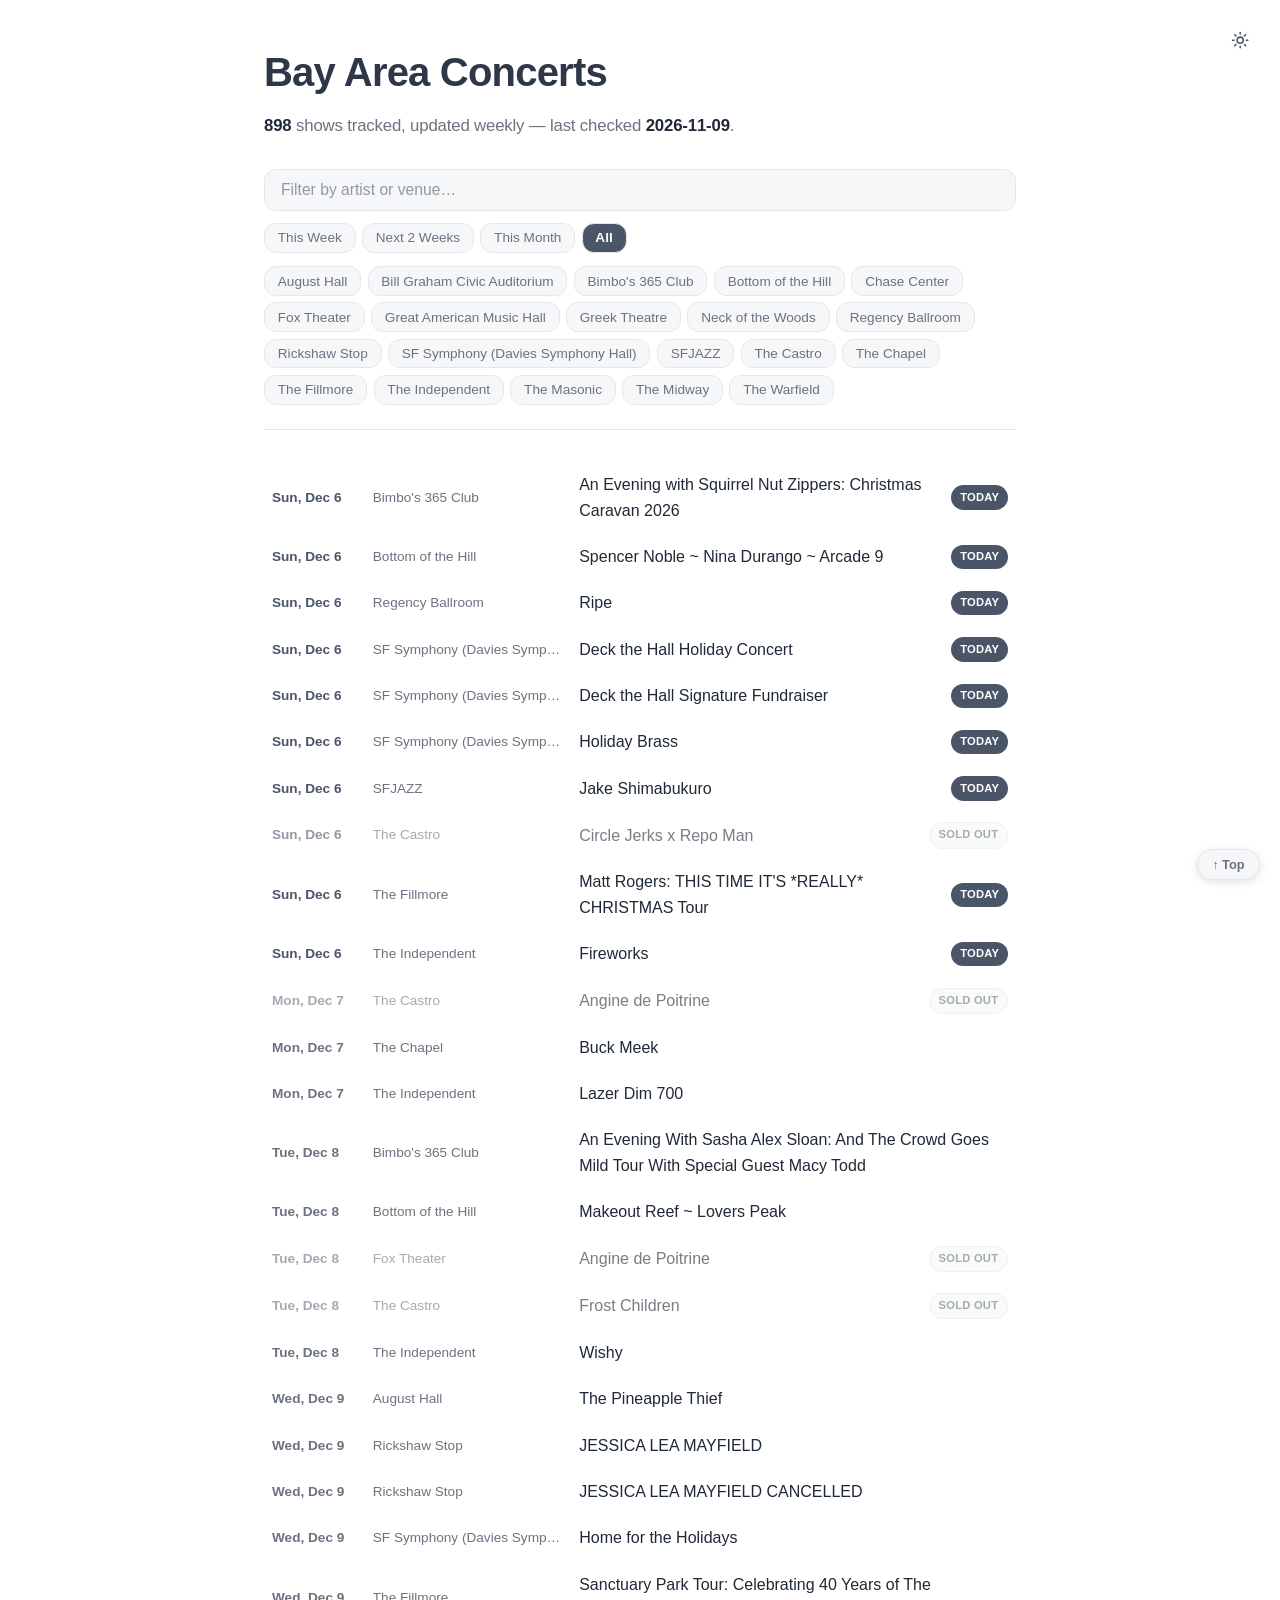
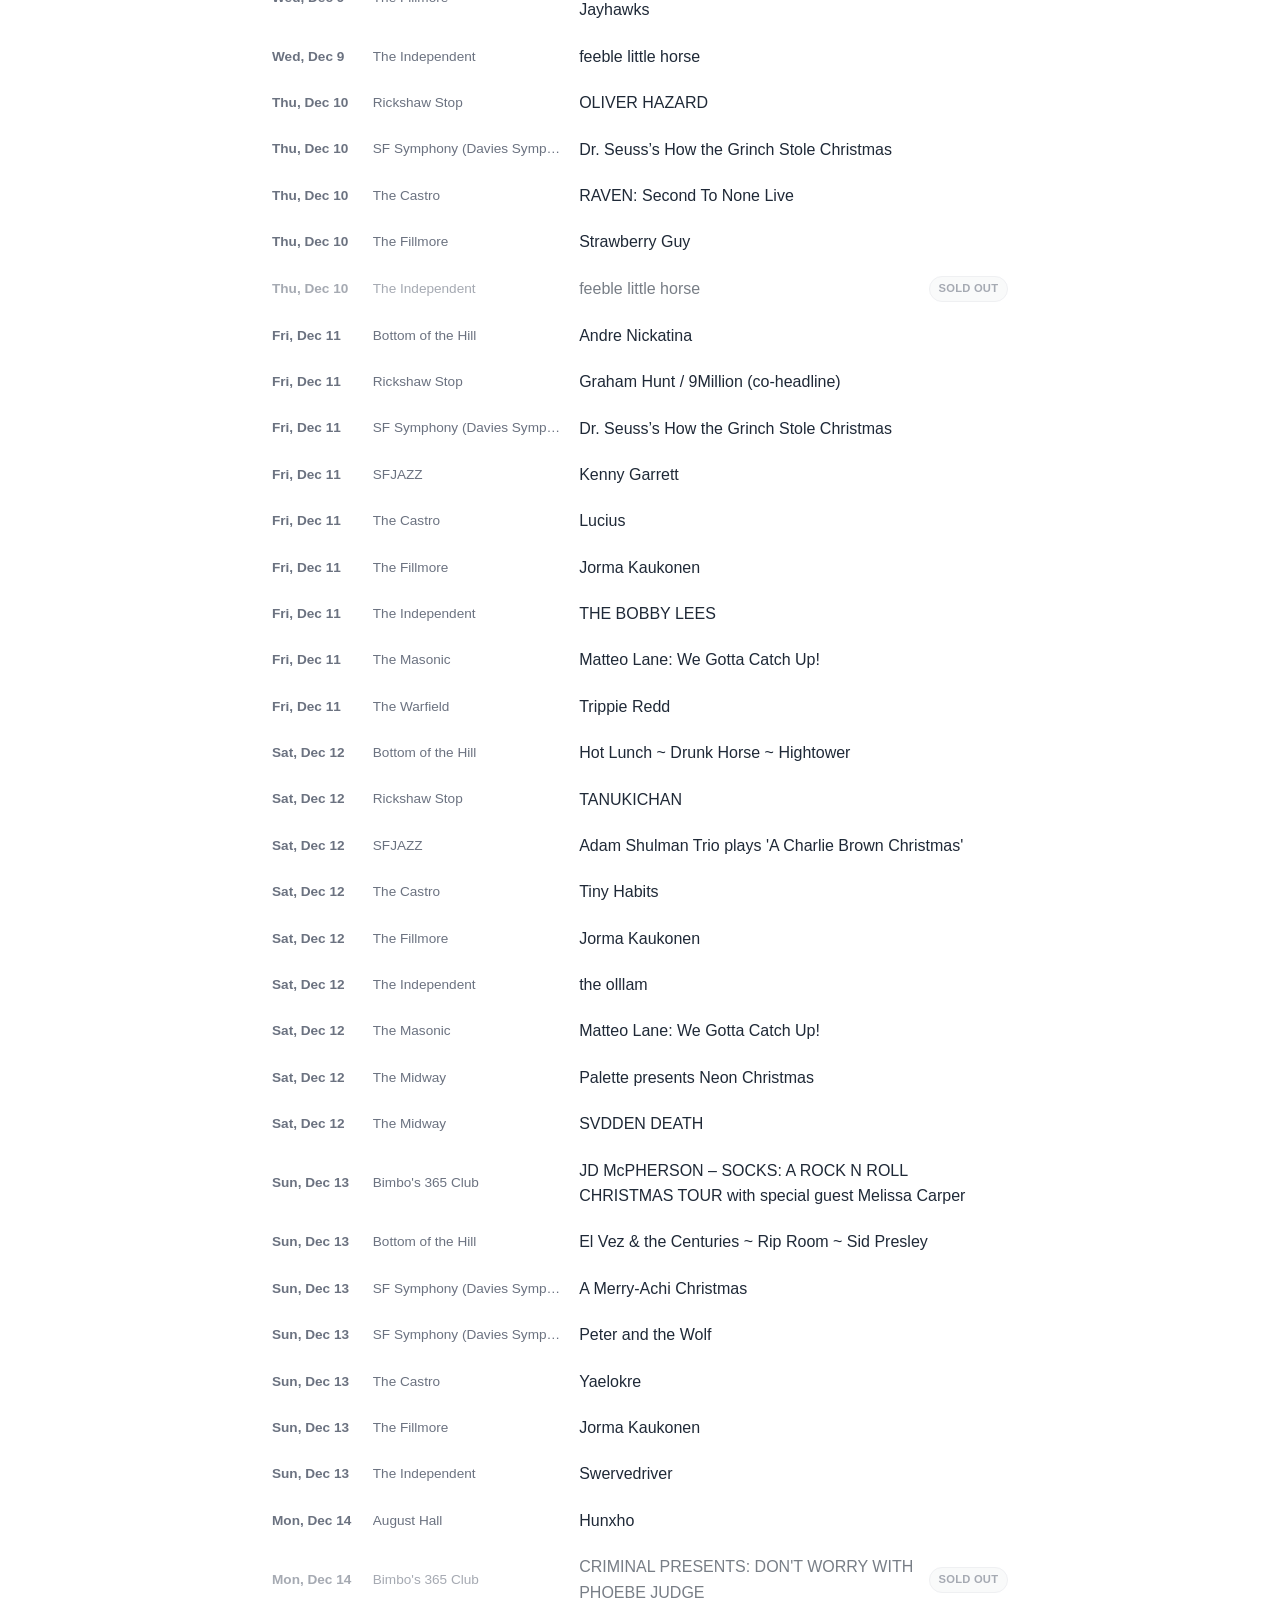
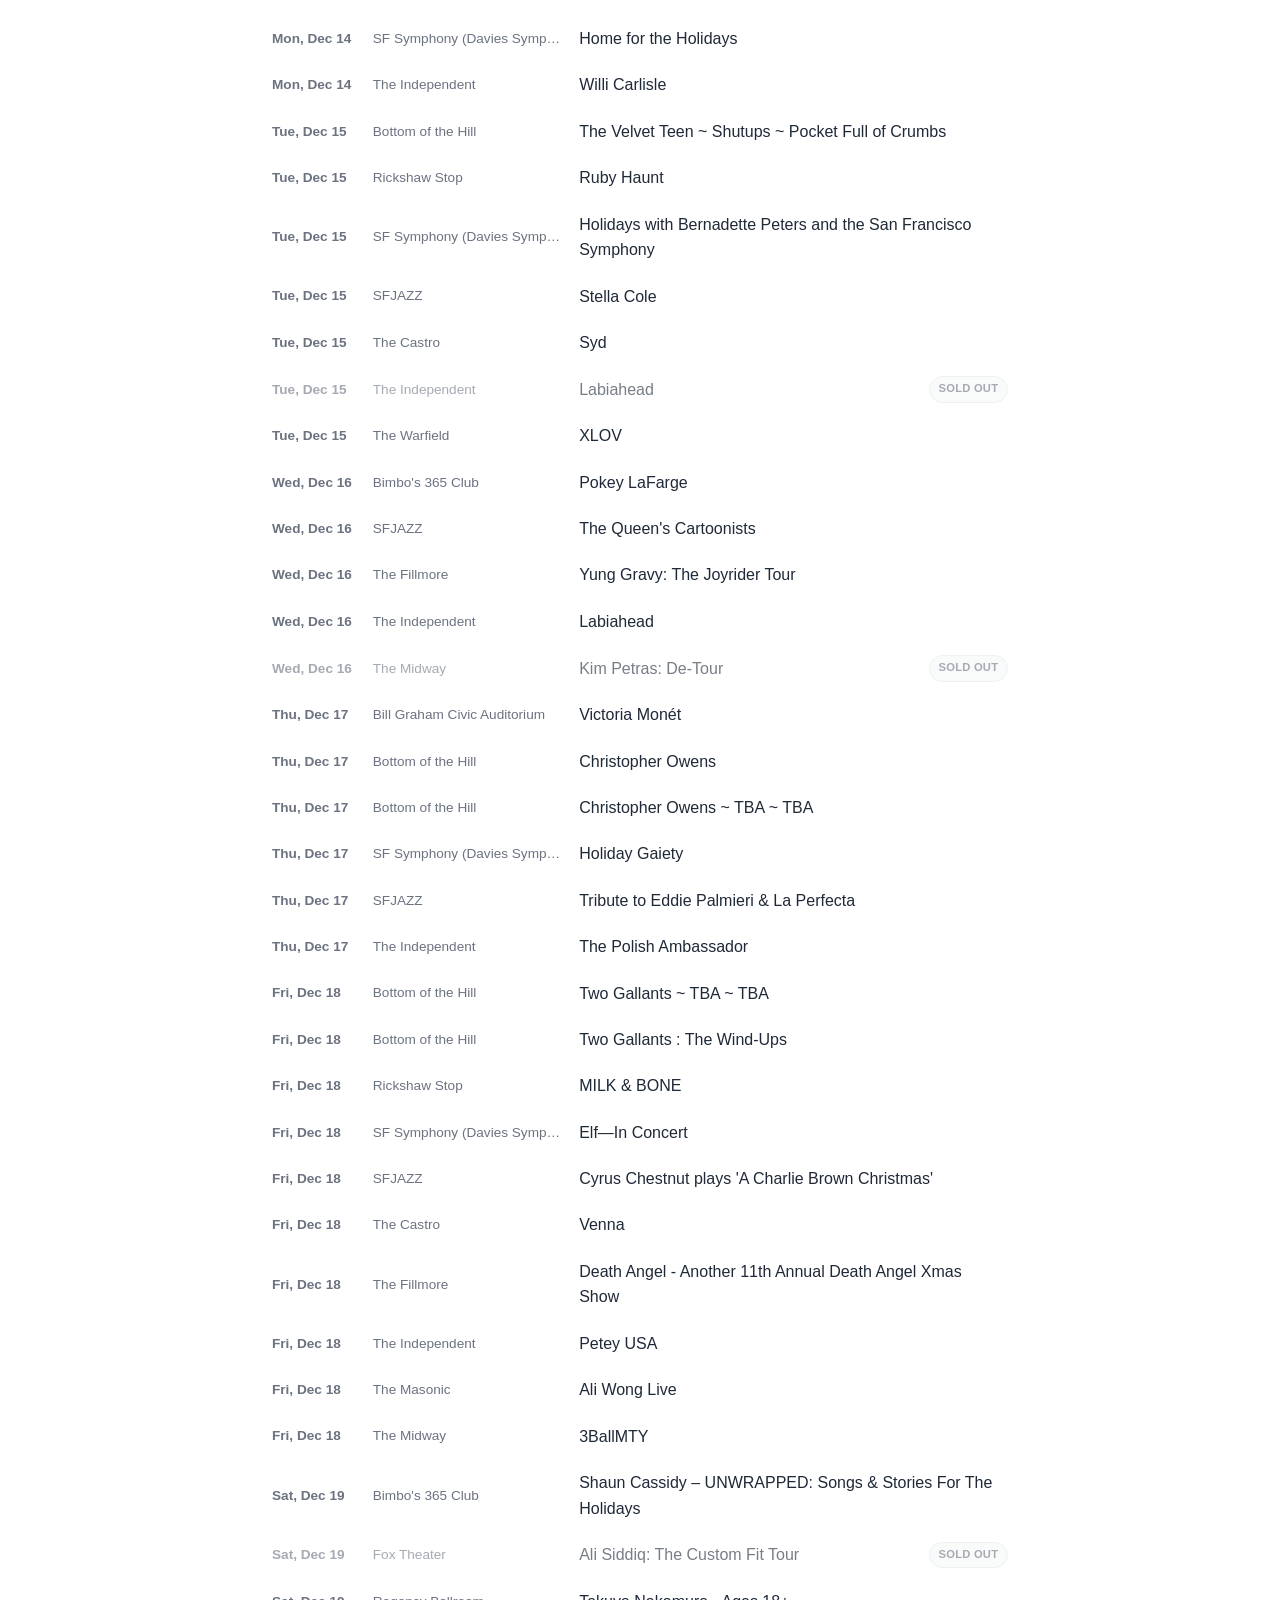
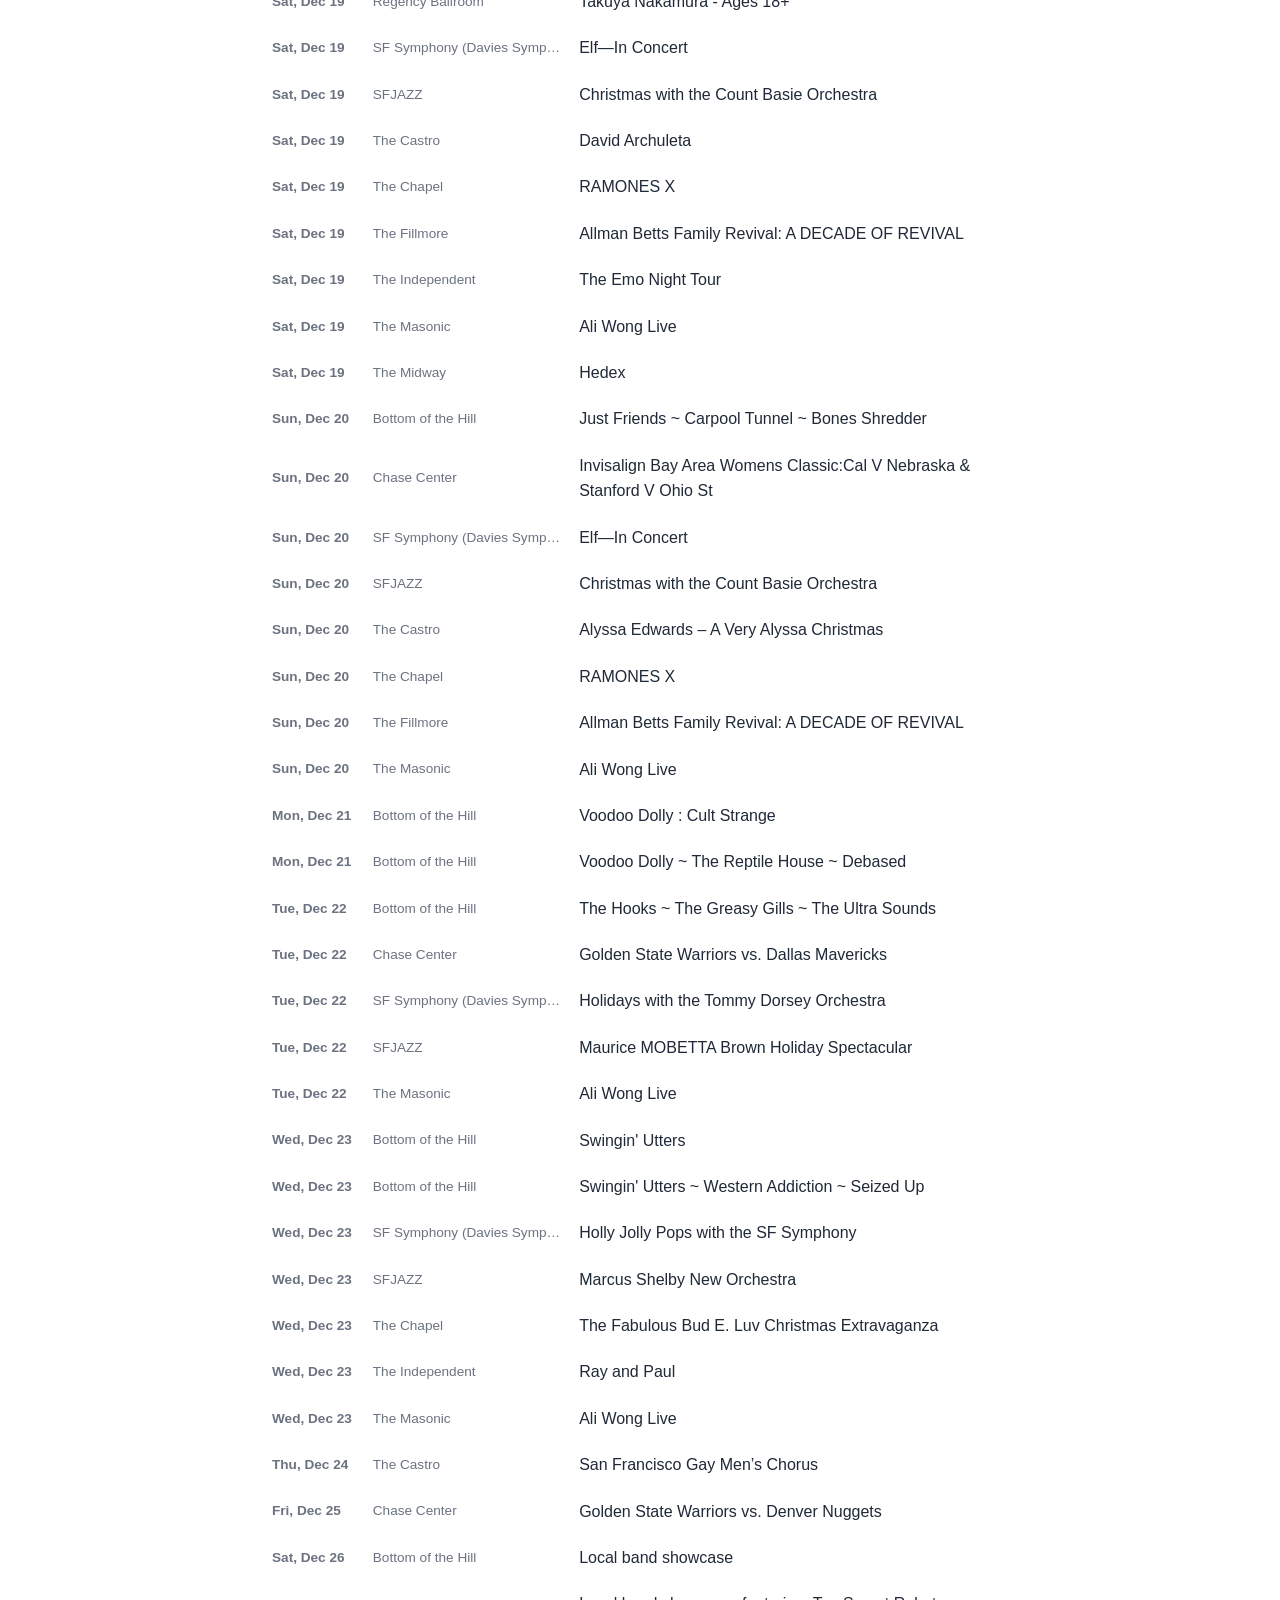
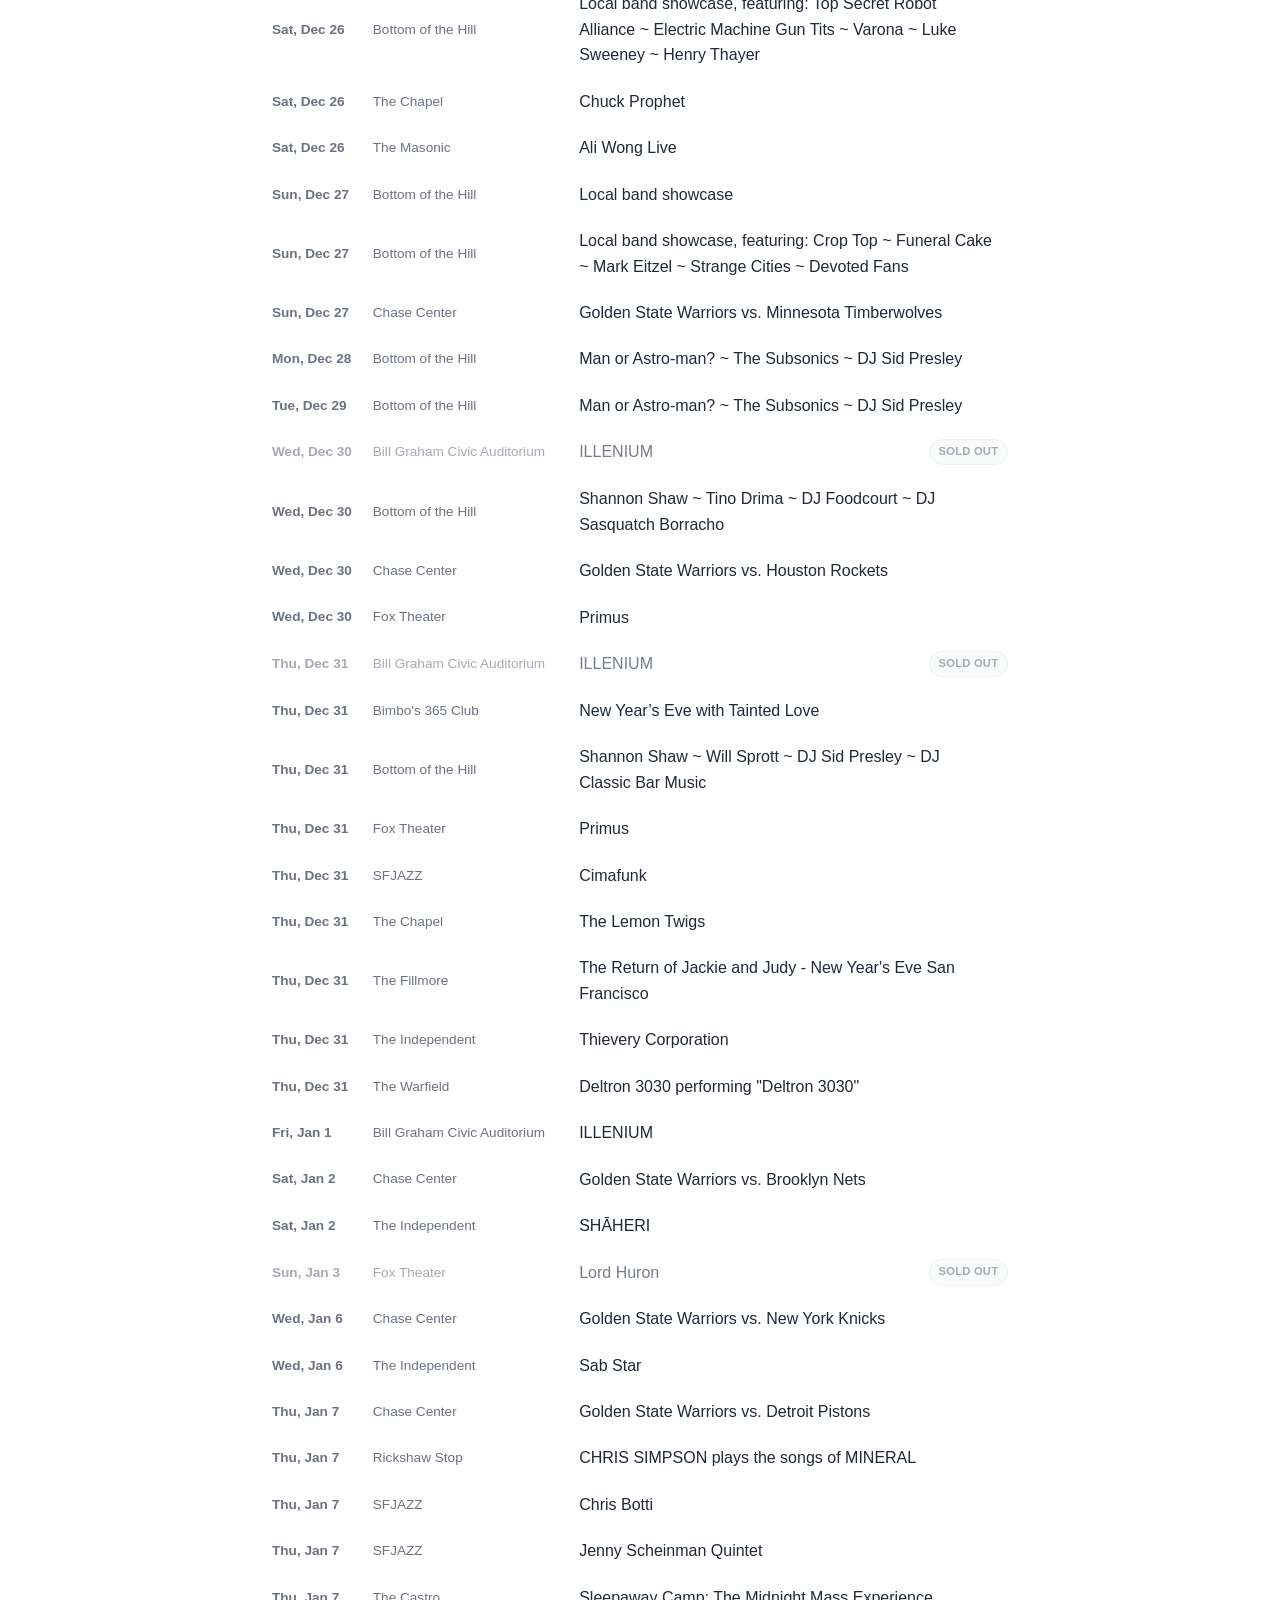
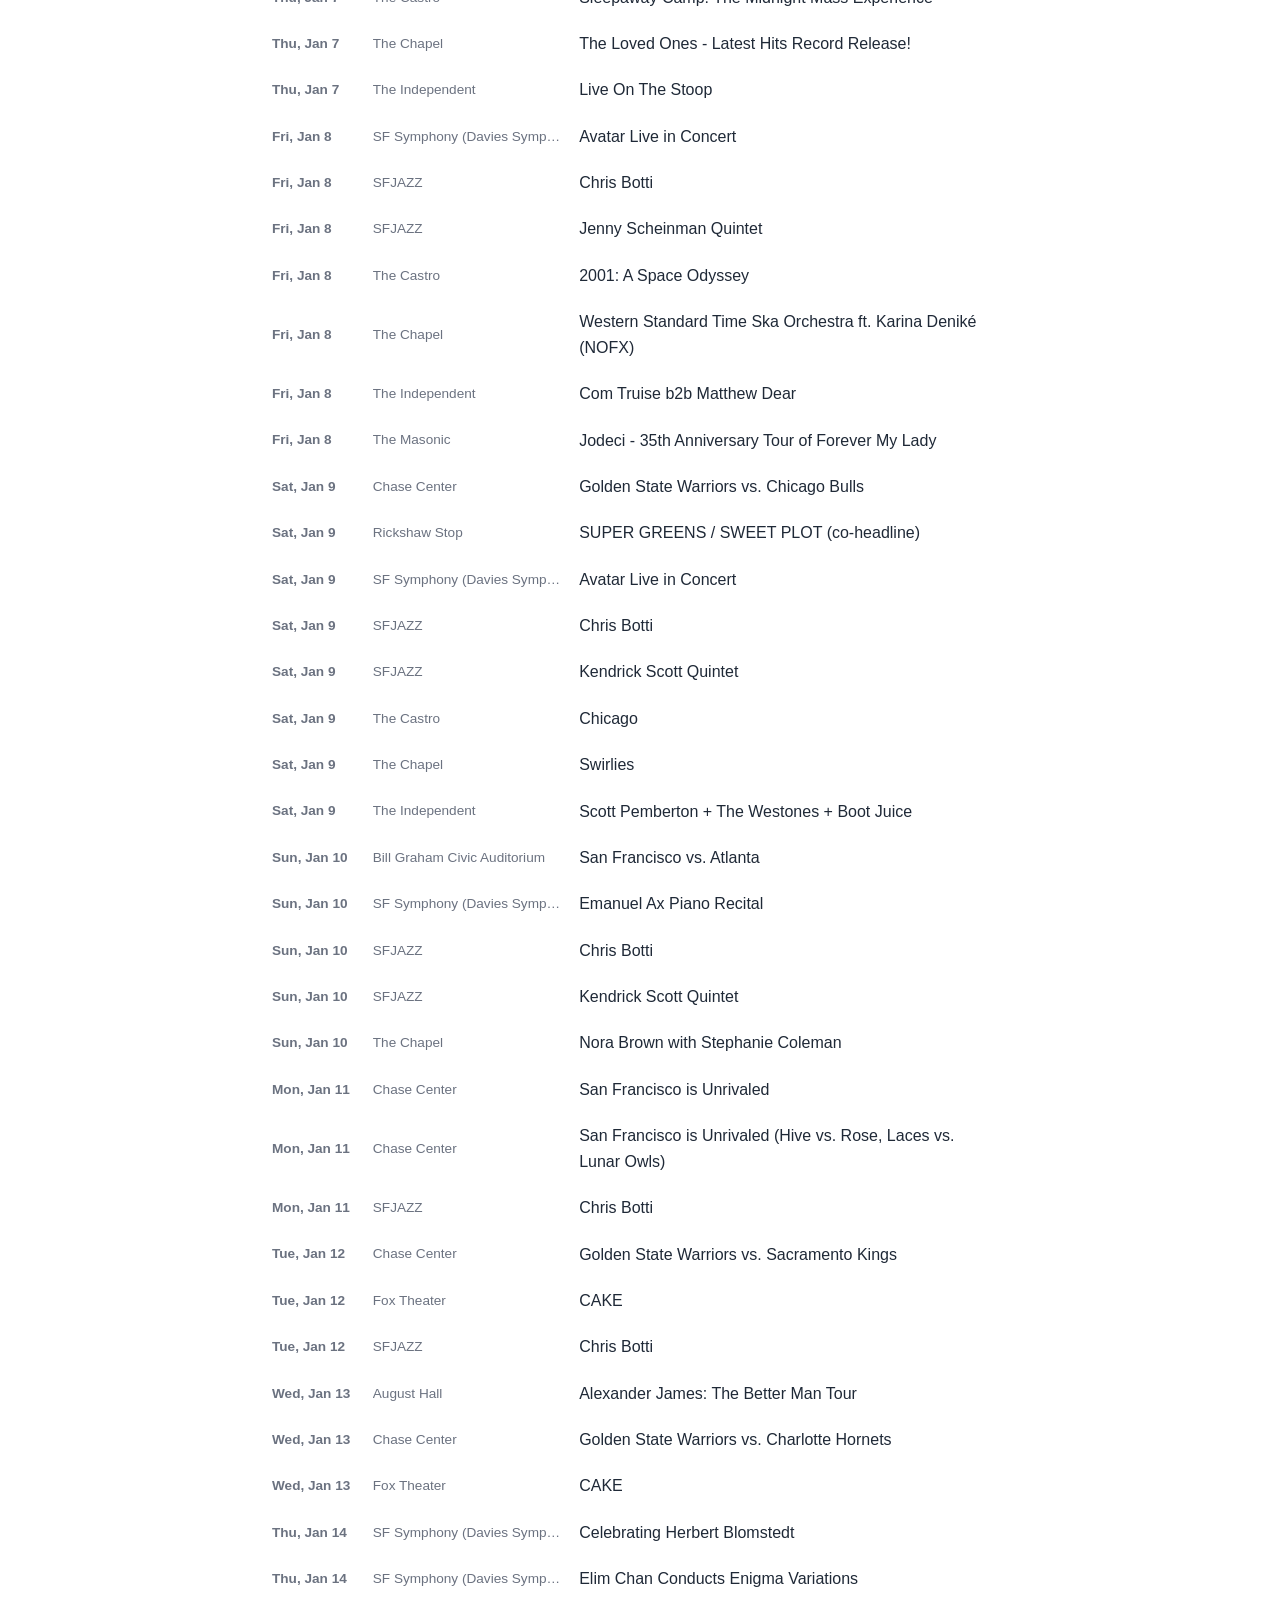
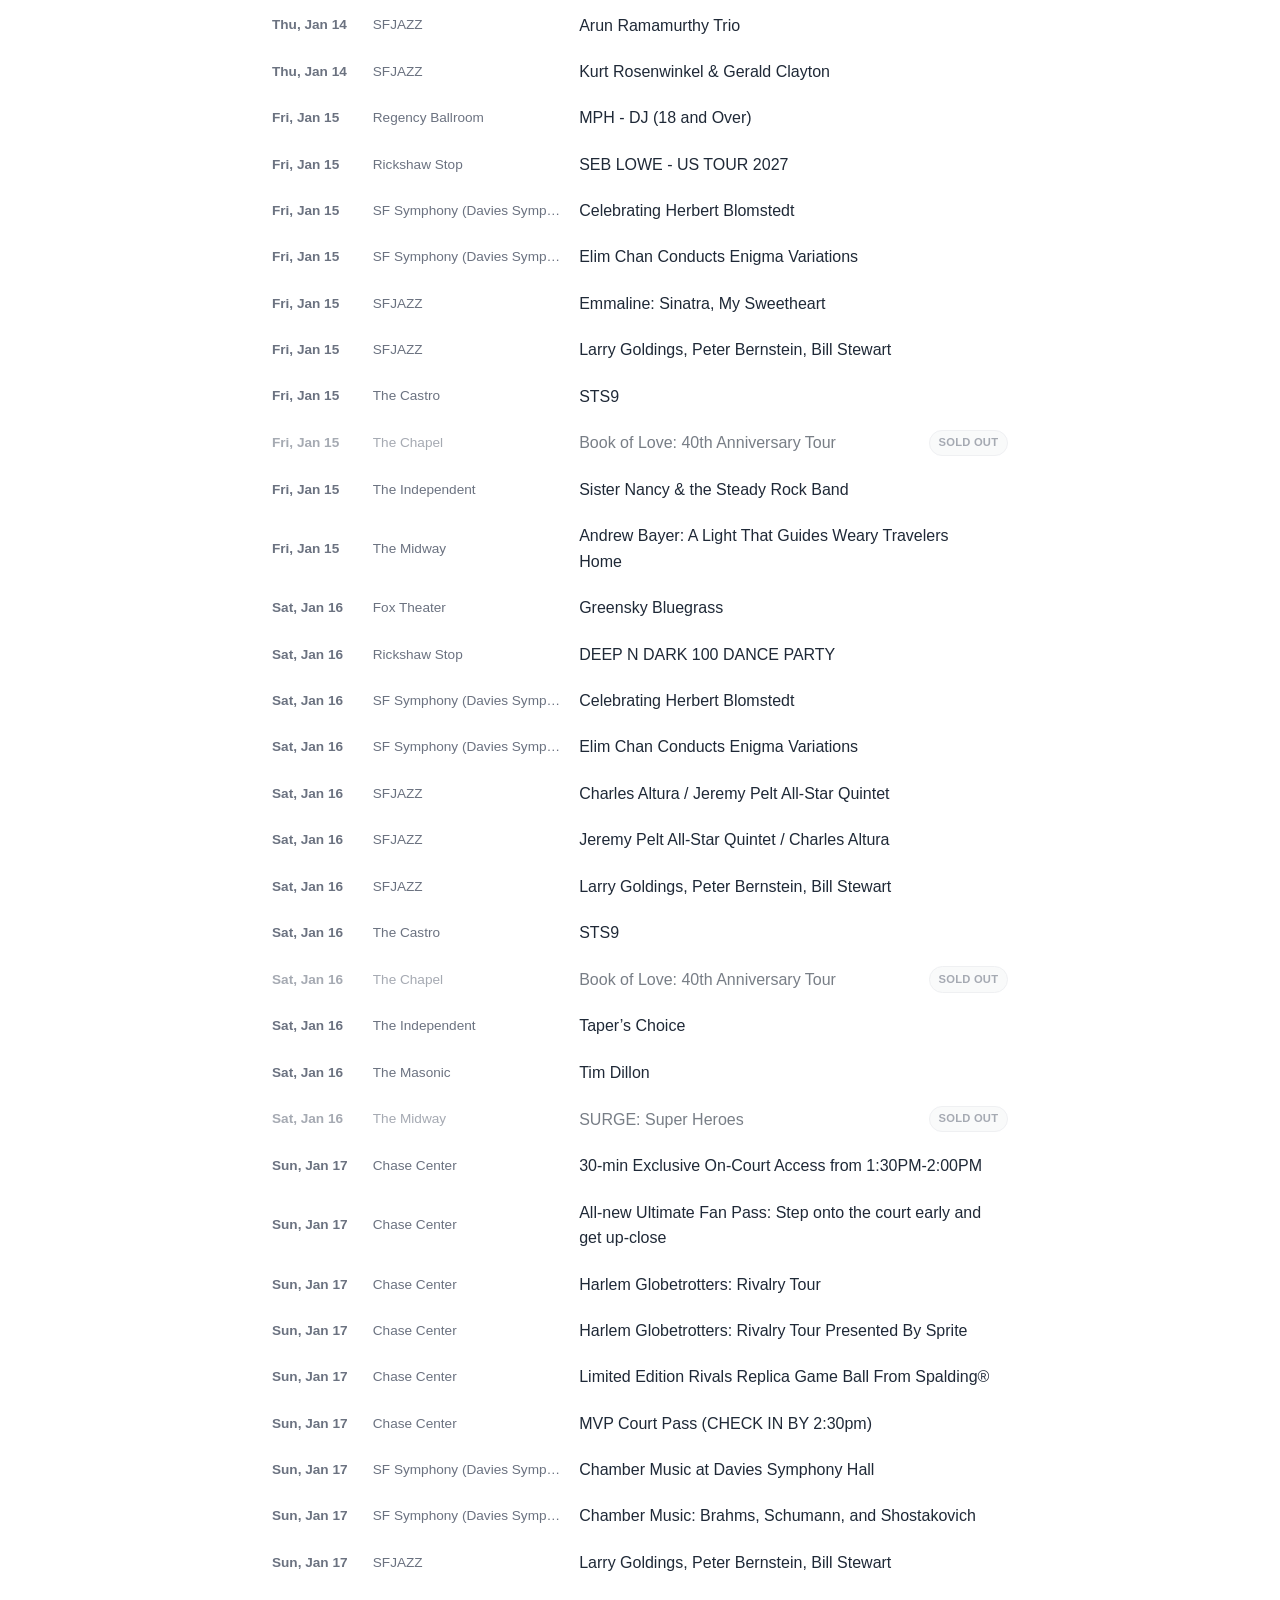
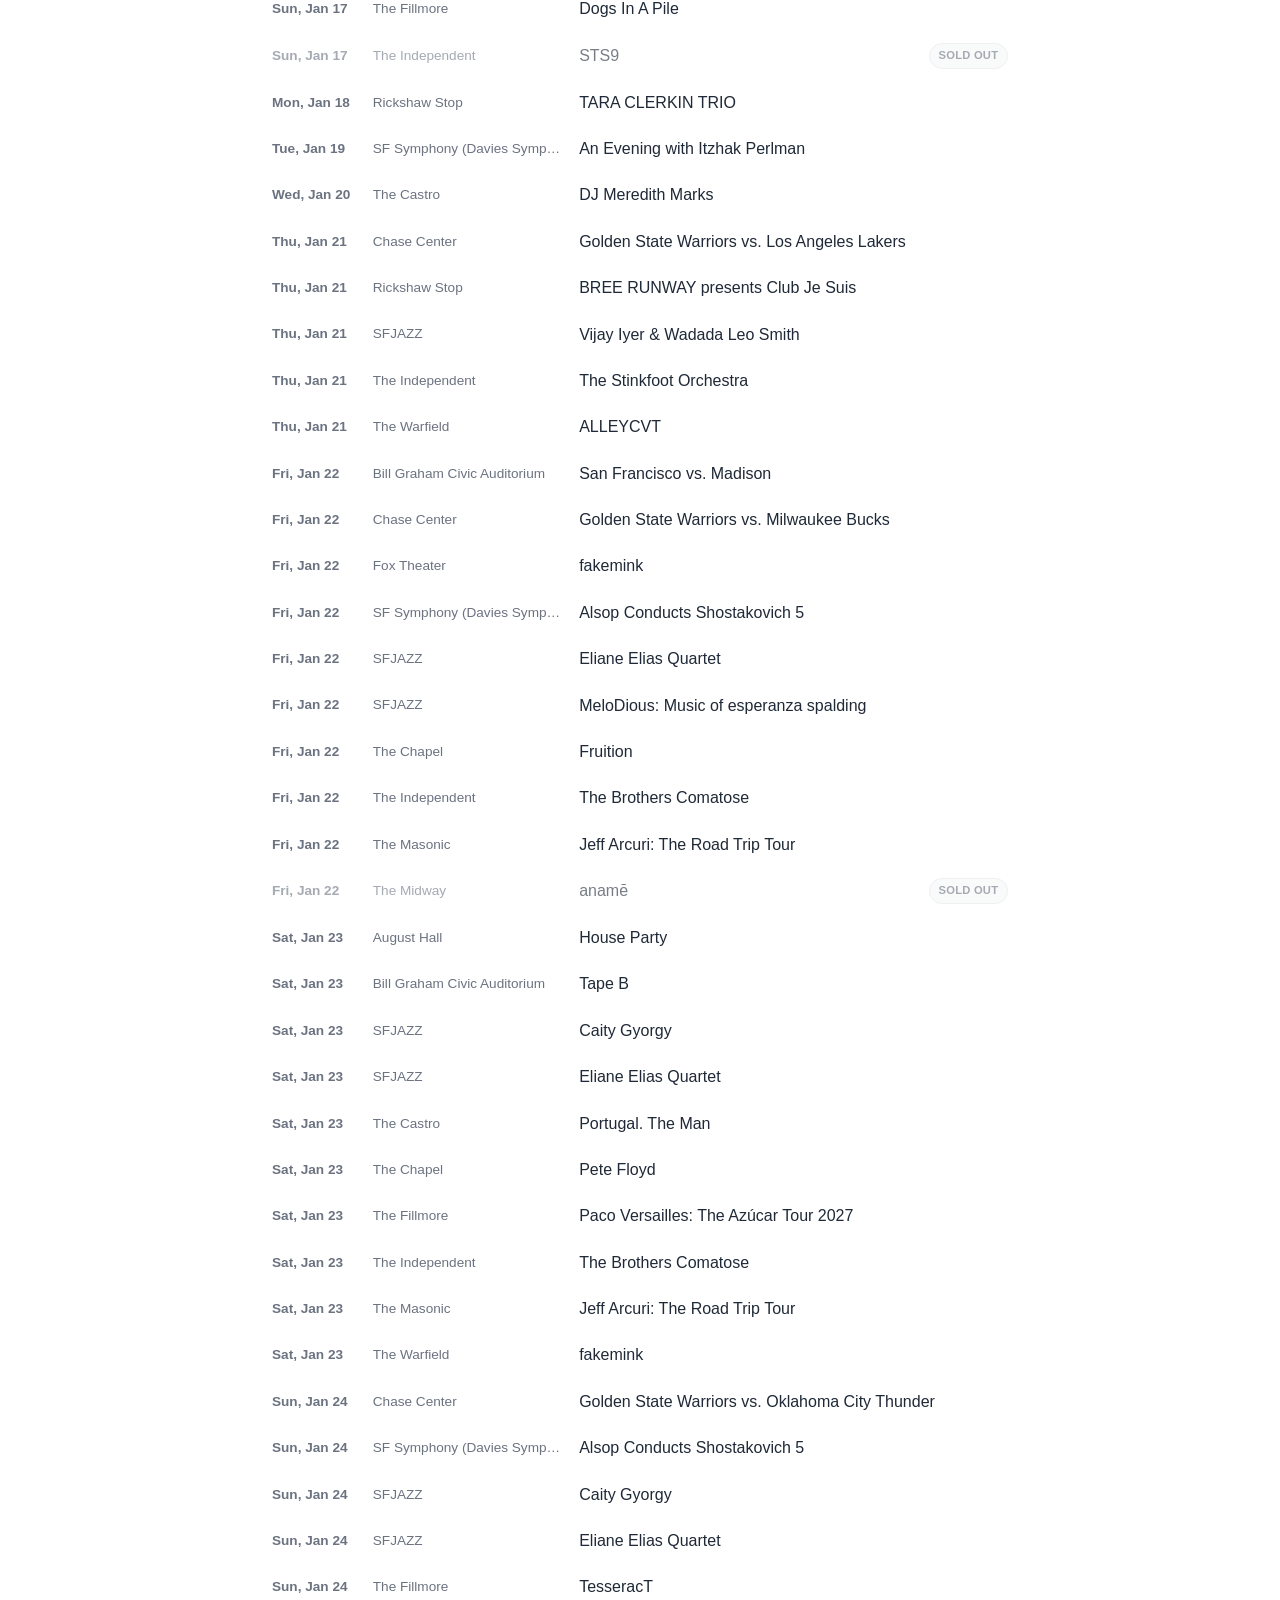
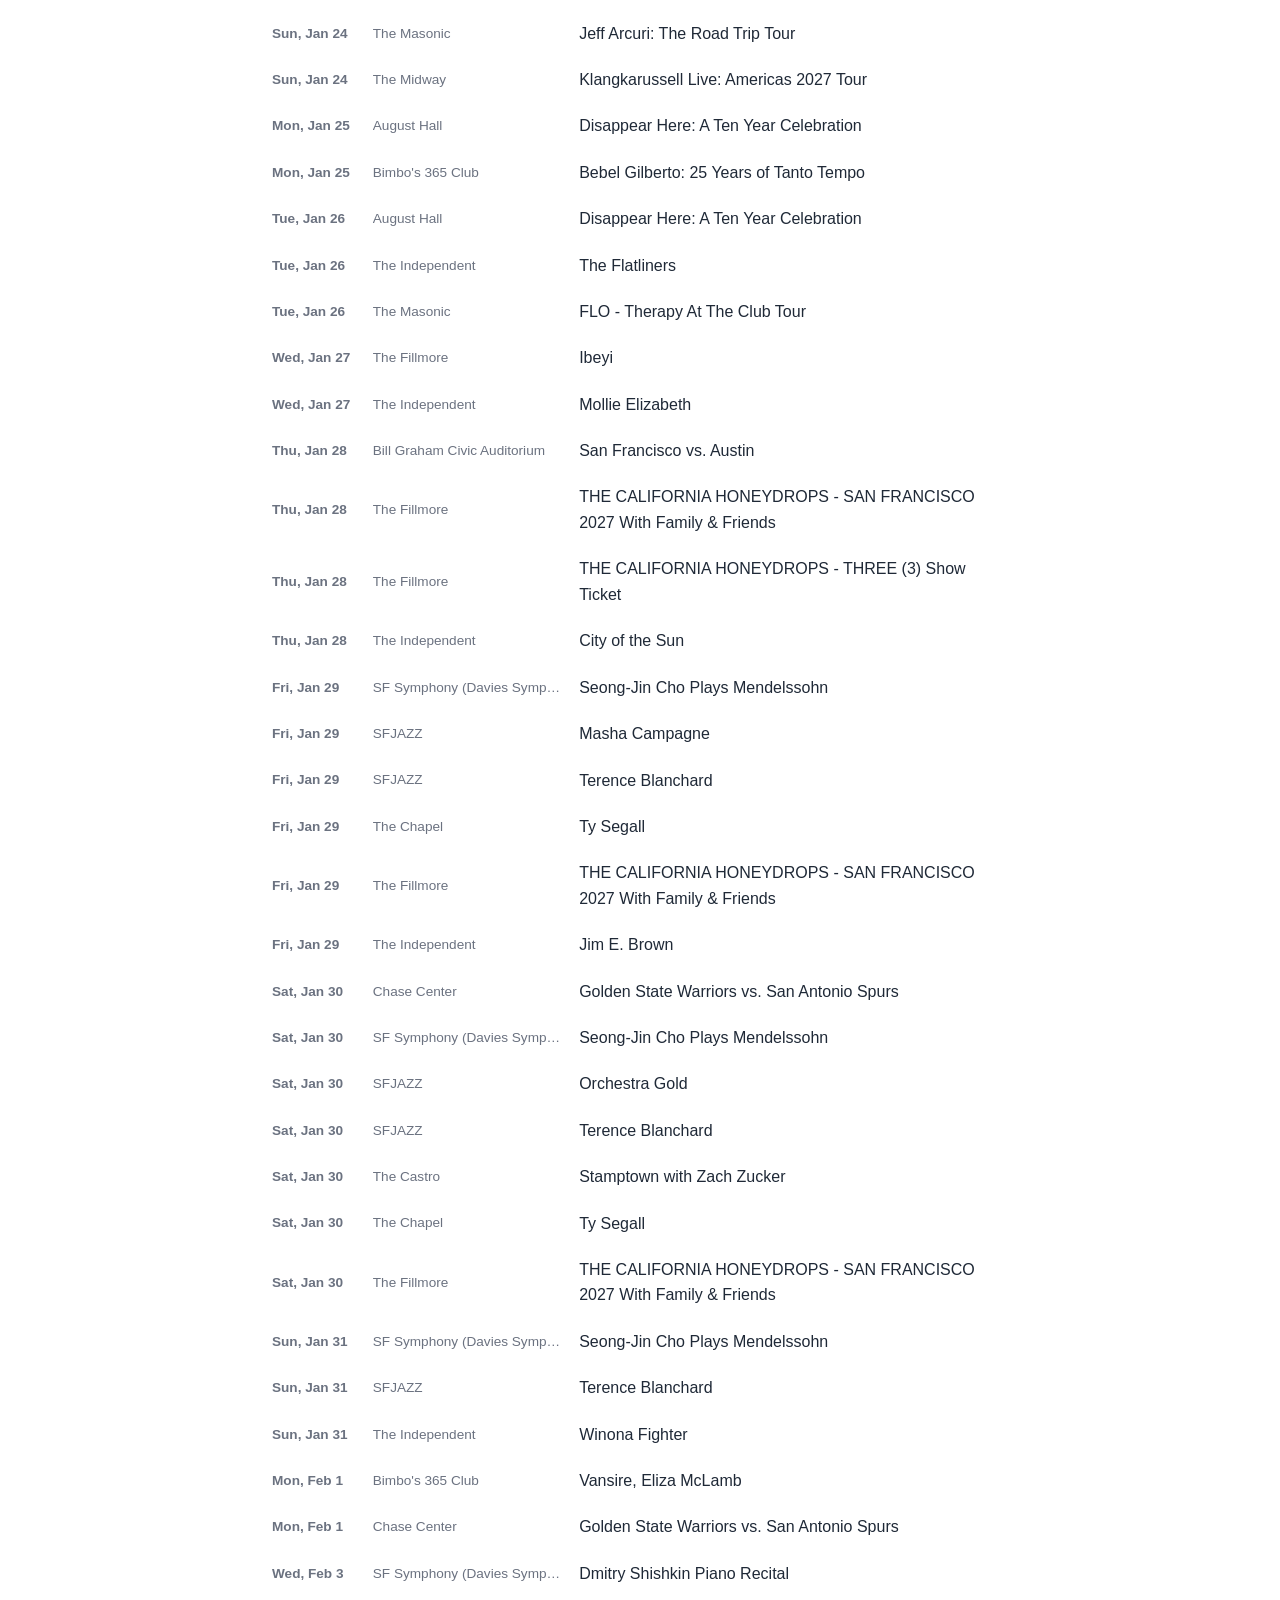
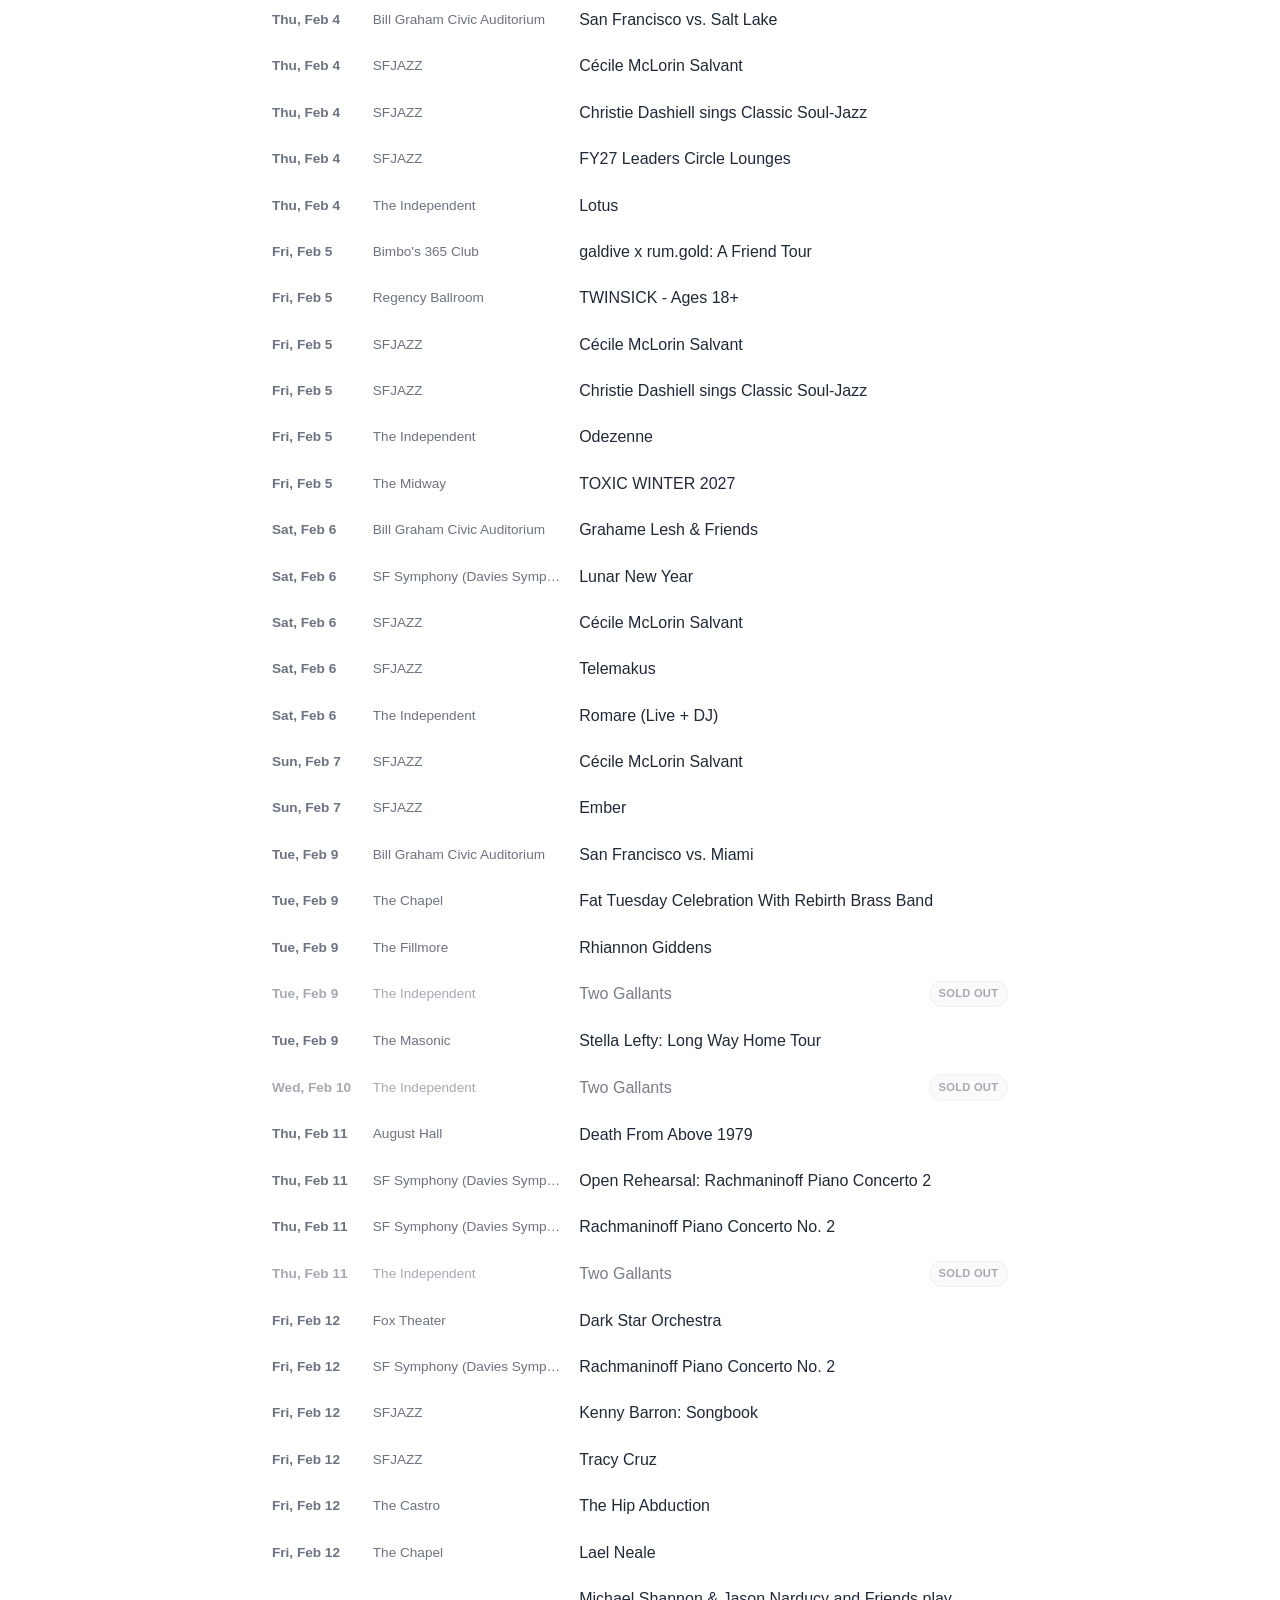
==== commit 2c932779: "Publish site 2026-11-10T02:27:19Z" ====
--- a/index.html
+++ b/index.html
@@ -374,7 +374,7 @@
       <h1>Bay Area Concerts</h1>
     </header>
     <p class="sub">
-      <b id="stat-total">930</b> shows tracked, updated weekly &mdash; last checked <b id="stat-date">2026-11-02</b>.
+      <b id="stat-total">898</b> shows tracked, updated weekly &mdash; last checked <b id="stat-date">2026-11-09</b>.
     </p>
 
     <div class="controls">
@@ -397,7 +397,7 @@
     </footer>
   </div>
 
-  <script id="show-data" type="application/json">{"shows": [{"venue": "Chase Center", "title": "Golden State Warriors vs. Phoenix Suns", "date": "2026-11-02", "url": "https://www.ticketmaster.com/golden-state-warriors-vs-phoenix-suns-san-francisco-california-11-02-2026/event/1C00650AB39CD82C", "first_seen": "2026-08-17", "sold_out": false}, {"venue": "Great American Music Hall", "title": "Los Gaiteros de San Jacinto, Fruko, & Carmelo Torres", "date": "2026-11-02", "url": "https://wl.seetickets.us/event/los-gaiteros-de-san-jacinto-fruko-and-carmelo-torres/700282?afflky=GreatAmericanMusicHall", "first_seen": "2026-10-26", "sold_out": false}, {"venue": "Neck of the Woods", "title": "Salsa Crazy Mondays", "date": "2026-11-02", "url": "https://www.neckofthewoodssf.com/tm-event/salsa-crazy-mondays-13/", "first_seen": "2026-10-26", "sold_out": false}, {"venue": "The Castro", "title": "Club Kid", "date": "2026-11-02", "url": "https://apeconcerts.com/events/club-kid-261102/", "first_seen": "2026-09-28", "sold_out": false}, {"venue": "The Chapel", "title": "Election Night Watch Party: Hosted by Kochina Rude!", "date": "2026-11-02", "url": "https://wl.seetickets.us/event/election-night-watch-party-hosted-by-kochina-rude/709292?afflky=TheChapel", "first_seen": "2026-11-02", "sold_out": false}, {"venue": "The Independent", "title": "Lexi Jayde", "date": "2026-11-02", "url": "https://apeconcerts.com/events/lexi-jayde-261102/", "first_seen": "2026-08-31", "sold_out": false}, {"venue": "August Hall", "title": "Olivia O'Brien", "date": "2026-11-03", "url": "https://www.livenation.com/event/G5vYZ_52JFoxZ/olivia-o-brien", "first_seen": "2026-08-17", "sold_out": false}, {"venue": "Bottom of the Hill", "title": "CLOSED", "date": "2026-11-03", "url": "http://www.bottomofthehill.com/20261103.html", "first_seen": "2026-10-12", "sold_out": false}, {"venue": "Bottom of the Hill", "title": "Sex Mex : Sutros ~ X-Acto", "date": "2026-11-03", "url": "http://www.bottomofthehill.com/20261103.html", "first_seen": "2026-08-10", "sold_out": false}, {"venue": "Bottom of the Hill", "title": "Sex Mex ~ TBA ~ TBA", "date": "2026-11-03", "url": "http://www.bottomofthehill.com/20261103.html", "first_seen": "2026-08-03", "sold_out": false}, {"venue": "Cafe du Nord", "title": "Sobs", "date": "2026-11-03", "url": "https://cafedunord.com/tm-event/sobs/", "first_seen": "2026-10-12", "sold_out": false}, {"venue": "Neck of the Woods", "title": "Karaoke Tuesday", "date": "2026-11-03", "url": "https://www.neckofthewoodssf.com/tm-event/karaoke-tuesday-18/", "first_seen": "2026-10-26", "sold_out": false}, {"venue": "The Castro", "title": "Rebecca Black", "date": "2026-11-03", "url": "https://apeconcerts.com/events/rebecca-black-261103/", "first_seen": "2026-07-20", "sold_out": true}, {"venue": "The Chapel", "title": "Election Night Watch Party: Hosted by Kochina Rude!", "date": "2026-11-03", "url": "https://wl.seetickets.us/event/election-night-watch-party-hosted-by-kochina-rude/709292?afflky=TheChapel", "first_seen": "2026-10-26", "sold_out": false}, {"venue": "The Independent", "title": "Gilla Band", "date": "2026-11-03", "url": "https://apeconcerts.com/events/gilla-band-261103/", "first_seen": "2026-07-18", "sold_out": false}, {"venue": "August Hall", "title": "Josh Garrels", "date": "2026-11-04", "url": "https://www.livenation.com/event/G5vYZ_k9n_zYt/josh-garrels", "first_seen": "2026-07-18", "sold_out": false}, {"venue": "Bottom of the Hill", "title": "Team Dresch : Longstocking ~ The Third Sex", "date": "2026-11-04", "url": "http://www.bottomofthehill.com/20261104.html", "first_seen": "2026-10-12", "sold_out": false}, {"venue": "Bottom of the Hill", "title": "Team Dresch ~ The Third Sex ~ Longstocking", "date": "2026-11-04", "url": "http://www.bottomofthehill.com/20261104.html", "first_seen": "2026-07-18", "sold_out": false}, {"venue": "Great American Music Hall", "title": "Pain of Truth", "date": "2026-11-04", "url": "https://wl.seetickets.us/event/pain-of-truth/700085?afflky=GreatAmericanMusicHall", "first_seen": "2026-10-26", "sold_out": false}, {"venue": "Greek Theatre", "title": "Ms. Lauryn Hill & Wyclef Jean", "date": "2026-11-04", "url": "https://apeconcerts.com/events/ms-lauryn-hill-and-wyclef-jean-261104/", "first_seen": "2026-08-31", "sold_out": false}, {"venue": "Greek Theatre", "title": "Ms. Lauryn Hill & Wyclef Jean: Celebrating 30 years of Fugees’ The Score", "date": "2026-11-04", "url": "https://apeconcerts.com/events/ms-lauryn-hill-and-wyclef-jean-261104/", "first_seen": "2026-09-21", "sold_out": false}, {"venue": "Neck of the Woods", "title": "Neck of the Woods SF Open Mic Wednesdays", "date": "2026-11-04", "url": "https://www.neckofthewoodssf.com/tm-event/neck-of-the-woods-sf-open-mic-wednesdays-44/", "first_seen": "2026-10-26", "sold_out": false}, {"venue": "Neck of the Woods", "title": "Roman Candle/ Postdrome/ TBA", "date": "2026-11-04", "url": "https://www.neckofthewoodssf.com/tm-event/roman-candle-postdrome-tba/", "first_seen": "2026-10-26", "sold_out": false}, {"venue": "Neck of the Woods", "title": "Roman Candle/ Postdrome/ The American Dream", "date": "2026-11-04", "url": "https://www.neckofthewoodssf.com/tm-event/roman-candle-postdrome-tba/", "first_seen": "2026-11-02", "sold_out": false}, {"venue": "Rickshaw Stop", "title": "mary in the junkyard", "date": "2026-11-04", "url": "https://wl.seetickets.us/event/mary-in-the-junkyard/691949?afflky=RickshawStop", "first_seen": "2026-07-18", "sold_out": false}, {"venue": "The Chapel", "title": "The Limiñanas", "date": "2026-11-04", "url": "https://wl.seetickets.us/event/the-liminanas/686832?afflky=TheChapel", "first_seen": "2026-07-18", "sold_out": false}, {"venue": "The Independent", "title": "INOHA", "date": "2026-11-04", "url": "https://apeconcerts.com/events/inoha-261104/", "first_seen": "2026-07-18", "sold_out": false}, {"venue": "Bill Graham Civic Auditorium", "title": "Moby", "date": "2026-11-05", "url": "https://apeconcerts.com/events/moby-261105/", "first_seen": "2026-08-24", "sold_out": false}, {"venue": "Bimbo's 365 Club", "title": "Mystery Skulls & Fox Stevenson", "date": "2026-11-05", "url": "https://bimbos365club.com/tm-event/mystery-skulls-fox-stevenson/", "first_seen": "2026-08-31", "sold_out": false}, {"venue": "Bottom of the Hill", "title": "Team Dresch : Longstocking ~ The Third Sex", "date": "2026-11-05", "url": "http://www.bottomofthehill.com/20261105.html", "first_seen": "2026-11-02", "sold_out": false}, {"venue": "Bottom of the Hill", "title": "Team Dresch ~ The Third Sex ~ Longstocking", "date": "2026-11-05", "url": "http://www.bottomofthehill.com/20261105.html", "first_seen": "2026-07-18", "sold_out": false}, {"venue": "Chase Center", "title": "Golden State Warriors vs. Miami Heat", "date": "2026-11-05", "url": "https://www.ticketmaster.com/golden-state-warriors-vs-miami-heat-san-francisco-california-11-05-2026/event/1C00650AB382D7DB", "first_seen": "2026-08-17", "sold_out": false}, {"venue": "Great American Music Hall", "title": "Danny L Harle", "date": "2026-11-05", "url": "https://wl.seetickets.us/event/danny-l-harle/703827?afflky=GreatAmericanMusicHall", "first_seen": "2026-10-26", "sold_out": false}, {"venue": "Neck of the Woods", "title": "Clement St Comedy", "date": "2026-11-05", "url": "https://www.neckofthewoodssf.com/tm-event/clement-st-comedy-14/", "first_seen": "2026-10-26", "sold_out": false}, {"venue": "Regency Ballroom", "title": "Black Angels w/ GHOSTWOMAN", "date": "2026-11-05", "url": "https://www.ticketmaster.com/event/Z7r9jZ1A7x9k7", "first_seen": "2026-07-18", "sold_out": false}, {"venue": "Rickshaw Stop", "title": "KENNEDY RYON", "date": "2026-11-05", "url": "https://wl.seetickets.us/event/kennedy-ryon/700515?afflky=RickshawStop", "first_seen": "2026-08-03", "sold_out": false}, {"venue": "SFJAZZ", "title": "Joshua Redman Quartet", "date": "2026-11-05", "url": "https://www.sfjazz.org/tickets/productions/26-27/joshua-redman-quartet/", "first_seen": "2026-08-10", "sold_out": false}, {"venue": "The Castro", "title": "Elsinore", "date": "2026-11-05", "url": "https://apeconcerts.com/events/elsinore-261105/", "first_seen": "2026-09-21", "sold_out": false}, {"venue": "The Chapel", "title": "Squirrel Flower", "date": "2026-11-05", "url": "https://wl.seetickets.us/event/squirrel-flower/691286?afflky=TheChapel", "first_seen": "2026-07-18", "sold_out": false}, {"venue": "The Independent", "title": "Greg Freeman", "date": "2026-11-05", "url": "https://apeconcerts.com/events/greg-freeman-261105/", "first_seen": "2026-07-27", "sold_out": false}, {"venue": "The Masonic", "title": "Gnarls Barkley: To Whom It Still Concerns Tour", "date": "2026-11-05", "url": "https://www.livenation.com/event/G5vYZ_3TCSeIv/gnarls-barkley-to-whom-it-still-concerns-tour", "first_seen": "2026-09-21", "sold_out": false}, {"venue": "August Hall", "title": "Bahamas - Industrial Sport & Sound", "date": "2026-11-06", "url": "https://www.livenation.com/event/G5vYZ_kKoOgLV/bahamas-industrial-sport-sound", "first_seen": "2026-07-18", "sold_out": false}, {"venue": "Bottom of the Hill", "title": "Loquat ~ Halou ~ Steilacoom", "date": "2026-11-06", "url": "http://www.bottomofthehill.com/20261106.html", "first_seen": "2026-08-03", "sold_out": false}, {"venue": "Fox Theater", "title": "Jessie Reyez", "date": "2026-11-06", "url": "https://apeconcerts.com/events/jessie-reyez-261106/", "first_seen": "2026-08-24", "sold_out": true}, {"venue": "Great American Music Hall", "title": "City Surf Project Presents Dark N Stormy", "date": "2026-11-06", "url": "https://wl.seetickets.us/event/city-surf-project-presents-dark-n-stormy/700455?afflky=GreatAmericanMusicHall", "first_seen": "2026-10-26", "sold_out": false}, {"venue": "Neck of the Woods", "title": "Fin/ Hellhunter/ Varulf/ Piss Baptism", "date": "2026-11-06", "url": "https://www.neckofthewoodssf.com/tm-event/fin-varulf-piss-baptism-tba/", "first_seen": "2026-10-26", "sold_out": false}, {"venue": "Neck of the Woods", "title": "Statement of Pride/ Stand Tall/ Strikeforce/ altar/ Caged View/ From One Hell", "date": "2026-11-06", "url": "https://www.neckofthewoodssf.com/tm-event/statement-of-pride-stand-tall-strikeforce-altar-caged-view-from-one-hell/", "first_seen": "2026-10-26", "sold_out": false}, {"venue": "Regency Ballroom", "title": "Lucy Bedroque w/ pinponpanpon", "date": "2026-11-06", "url": "https://www.ticketmaster.com/event/Z7r9jZ1AAvvPe", "first_seen": "2026-08-31", "sold_out": false}, {"venue": "Rickshaw Stop", "title": "GENESIS OWUSU", "date": "2026-11-06", "url": "https://urldefense.com/v3/__https://wl.eventim.us/event/genesis-owusu/692608?afflky=POPSCENEPresents__;!!AEl5w8WD!uEGhLNN9F-qvrDXpcUREkqidpnoUdpJ0VoGznZ4fZsy_WQ_nuYVBhf5DMBcaA3I6ppm0KOcqNpqSANr0zfaGzAYIlGMjI2M$", "first_seen": "2026-07-18", "sold_out": false}, {"venue": "SF Symphony (Davies Symphony Hall)", "title": "Isabel Leonard Sings Ravel", "date": "2026-11-06", "url": "https://www.sfsymphony.org/Buy-Tickets/2026-27/Isabel-Leonard-Sings-Ravel", "first_seen": "2026-07-18", "sold_out": false}, {"venue": "SFJAZZ", "title": "Ben Wolfe Quartet", "date": "2026-11-06", "url": "https://www.sfjazz.org/tickets/productions/26-27/ben-wolfe-quartet/", "first_seen": "2026-08-10", "sold_out": false}, {"venue": "SFJAZZ", "title": "Joshua Redman Quartet", "date": "2026-11-06", "url": "https://www.sfjazz.org/tickets/productions/26-27/joshua-redman-quartet/", "first_seen": "2026-08-10", "sold_out": false}, {"venue": "The Castro", "title": "SYML", "date": "2026-11-06", "url": "https://apeconcerts.com/events/syml-261106/", "first_seen": "2026-07-18", "sold_out": false}, {"venue": "The Chapel", "title": "An Evening With Legend Zeppelin", "date": "2026-11-06", "url": "https://wl.seetickets.us/event/an-evening-with-legend-zeppelin/699678?afflky=TheChapel", "first_seen": "2026-07-27", "sold_out": false}, {"venue": "The Fillmore", "title": "Thee Sinseers: Love Stories Tour", "date": "2026-11-06", "url": "https://www.livenation.com/event/G5vYZ_1LZwizo/thee-sinseers-love-stories-tour", "first_seen": "2026-07-18", "sold_out": false}, {"venue": "The Independent", "title": "King Buffalo", "date": "2026-11-06", "url": "https://apeconcerts.com/events/king-buffalo-261106/", "first_seen": "2026-07-18", "sold_out": false}, {"venue": "The Midway", "title": "Adriatique", "date": "2026-11-06", "url": "https://www.tixr.com/groups/midwaysf/events/adriatique-200572", "first_seen": "2026-08-17", "sold_out": false}, {"venue": "The Midway", "title": "The Midway & Vital present: HVDES", "date": "2026-11-06", "url": "https://www.tixr.com/groups/midwaysf/events/the-midway-vital-present-hvdes-201192", "first_seen": "2026-08-10", "sold_out": false}, {"venue": "The Warfield", "title": "Buena Vista Orchestra", "date": "2026-11-06", "url": "https://www.thewarfieldtheatre.com/events/detail/1428072", "first_seen": "2026-09-21", "sold_out": false}, {"venue": "August Hall", "title": "Pinhead Gunpowder", "date": "2026-11-07", "url": "https://www.livenation.com/event/G5vYZ_51O6DrC/pinhead-gunpowder", "first_seen": "2026-07-18", "sold_out": false}, {"venue": "Bottom of the Hill", "title": "Southern Culture on the Skids ~ Van Goat", "date": "2026-11-07", "url": "http://www.bottomofthehill.com/20261107.html", "first_seen": "2026-07-18", "sold_out": false}, {"venue": "Chase Center", "title": "Golden State Warriors vs. Orlando Magic", "date": "2026-11-07", "url": "https://www.ticketmaster.com/golden-state-warriors-vs-orlando-magic-san-francisco-california-11-07-2026/event/1C00650AB387D7E7", "first_seen": "2026-08-17", "sold_out": false}, {"venue": "Fox Theater", "title": "Brandi Carlile", "date": "2026-11-07", "url": "https://apeconcerts.com/events/brandi-carlile-261107/", "first_seen": "2026-09-28", "sold_out": true}, {"venue": "Greek Theatre", "title": "HUGEL", "date": "2026-11-07", "url": "https://apeconcerts.com/events/hugel-261107/", "first_seen": "2026-07-18", "sold_out": false}, {"venue": "Neck of the Woods", "title": "James Ivy/ Harry Teardrop", "date": "2026-11-07", "url": "https://www.neckofthewoodssf.com/tm-event/james-ivy/", "first_seen": "2026-10-26", "sold_out": true}, {"venue": "Regency Ballroom", "title": "Lucy Bedroque w/ pinponpanpon", "date": "2026-11-07", "url": "https://www.ticketmaster.com/event/Z7r9jZ1AAv7az", "first_seen": "2026-08-31", "sold_out": false}, {"venue": "Rickshaw Stop", "title": "PEACH TREE RASCALS", "date": "2026-11-07", "url": "https://wl.eventim.us/event/peach-tree-rascals/704398?afflky=POPSCENEPresents", "first_seen": "2026-09-21", "sold_out": false}, {"venue": "SF Symphony (Davies Symphony Hall)", "title": "Día de los Muertos", "date": "2026-11-07", "url": "https://www.sfsymphony.org/Buy-Tickets/2026-27/Dia-de-los-Muertos", "first_seen": "2026-07-18", "sold_out": false}, {"venue": "SFJAZZ", "title": "Brandon Woody’s Upendo / Gabrielle Cavassa", "date": "2026-11-07", "url": "https://www.sfjazz.org/tickets/productions/26-27/upswing-brandon-woody-gabrielle-cavassa/", "first_seen": "2026-08-10", "sold_out": false}, {"venue": "SFJAZZ", "title": "Charles Tolliver Honors John Coltrane's 'Africa/Brass'", "date": "2026-11-07", "url": "https://www.sfjazz.org/athome/fridays-live/charles-tolliver-honors-john-coltranes-africa-brass/", "first_seen": "2026-08-10", "sold_out": false}, {"venue": "SFJAZZ", "title": "Tierney Sutton & Tamir Hendelman Duo", "date": "2026-11-07", "url": "https://www.sfjazz.org/tickets/productions/26-27/tierney-sutton-tamir-hendelman-duo/", "first_seen": "2026-08-10", "sold_out": false}, {"venue": "The Castro", "title": "PJ Morton", "date": "2026-11-07", "url": "https://apeconcerts.com/events/pj-morton-261107/", "first_seen": "2026-07-18", "sold_out": false}, {"venue": "The Chapel", "title": "Alex Cameron", "date": "2026-11-07", "url": "https://wl.seetickets.us/event/alex-cameron/691429?afflky=TheChapel", "first_seen": "2026-07-18", "sold_out": false}, {"venue": "The Fillmore", "title": "Big Star Quintet", "date": "2026-11-07", "url": "https://www.livenation.com/event/G5vYZ_2M8ldQe/big-star-quintet", "first_seen": "2026-08-10", "sold_out": false}, {"venue": "The Fillmore", "title": "The Big Star Quintet", "date": "2026-11-07", "url": "https://www.livenation.com/event/G5vYZ_2M8ldQe/the-big-star-quintet", "first_seen": "2026-08-31", "sold_out": false}, {"venue": "The Independent", "title": "Karina Rykman", "date": "2026-11-07", "url": "https://apeconcerts.com/events/karina-rykman-261107/", "first_seen": "2026-07-18", "sold_out": false}, {"venue": "The Masonic", "title": "CHELSEA HANDLER: THE HIGH AND MIGHTY TOUR", "date": "2026-11-07", "url": "https://www.livenation.com/event/G5vYZ_6CJuDNy/chelsea-handler-the-high-and-mighty-tour", "first_seen": "2026-07-18", "sold_out": false}, {"venue": "The Midway", "title": "Bag Raiders", "date": "2026-11-07", "url": "https://www.tixr.com/groups/midwaysf/events/bag-raiders-204417", "first_seen": "2026-08-31", "sold_out": false}, {"venue": "The Midway", "title": "KAYZO - THE CAGE", "date": "2026-11-07", "url": "https://www.tixr.com/groups/midwaysf/events/kayzo-the-cage-202920", "first_seen": "2026-08-17", "sold_out": false}, {"venue": "August Hall", "title": "Countess Luann", "date": "2026-11-08", "url": "https://www.livenation.com/event/G5vYZ_5M56QcE/countess-luann", "first_seen": "2026-07-18", "sold_out": false}, {"venue": "Bimbo's 365 Club", "title": "Murray Hill", "date": "2026-11-08", "url": "https://bimbos365club.com/tm-event/murray-hill/", "first_seen": "2026-07-18", "sold_out": false}, {"venue": "Bottom of the Hill", "title": "Armand Hammer : Sha Ray & DJ Haram", "date": "2026-11-08", "url": "http://www.bottomofthehill.com/20261108.html", "first_seen": "2026-09-21", "sold_out": false}, {"venue": "Bottom of the Hill", "title": "Armand Hammer ~ TBA", "date": "2026-11-08", "url": "http://www.bottomofthehill.com/20261108.html", "first_seen": "2026-07-18", "sold_out": false}, {"venue": "Great American Music Hall", "title": "Foy Vance", "date": "2026-11-08", "url": "https://wl.seetickets.us/event/foy-vance/680313?afflky=GreatAmericanMusicHall", "first_seen": "2026-11-02", "sold_out": false}, {"venue": "Neck of the Woods", "title": "Deathtape/ Salt+/ A Block/  Secrey Society/ Futile Destiny", "date": "2026-11-08", "url": "https://www.neckofthewoodssf.com/tm-event/deathtape-salt-tba/", "first_seen": "2026-10-26", "sold_out": false}, {"venue": "Regency Ballroom", "title": "Nia Archives", "date": "2026-11-08", "url": "https://www.ticketmaster.com/event/Z7r9jZ1AAv81e", "first_seen": "2026-09-14", "sold_out": false}, {"venue": "Rickshaw Stop", "title": "FORREST NOLAN", "date": "2026-11-08", "url": "https://www.ticketmaster.com/event/1C006539DDBBE763?camefrom=CFC_ANOTHERPLANET_artist&brand=anotherplanet", "first_seen": "2026-10-05", "sold_out": false}, {"venue": "SF Symphony (Davies Symphony Hall)", "title": "Isabel Leonard Sings Ravel", "date": "2026-11-08", "url": "https://www.sfsymphony.org/Buy-Tickets/2026-27/Isabel-Leonard-Sings-Ravel", "first_seen": "2026-07-18", "sold_out": false}, {"venue": "SFJAZZ", "title": "San Francisco International Boogie Woogie Festival", "date": "2026-11-08", "url": "https://www.sfjazz.org/tickets/productions/visiting-presenters/boogie-woogie-festival-2026/", "first_seen": "2026-08-10", "sold_out": false}, {"venue": "SFJAZZ", "title": "Tierney Sutton & Tamir Hendelman Duo", "date": "2026-11-08", "url": "https://www.sfjazz.org/tickets/productions/26-27/tierney-sutton-tamir-hendelman-duo/", "first_seen": "2026-08-10", "sold_out": false}, {"venue": "The Castro", "title": "Edward Said: Between Worlds", "date": "2026-11-08", "url": "https://apeconcerts.com/events/edward-said-between-worlds/", "first_seen": "2026-10-19", "sold_out": false}, {"venue": "The Independent", "title": "THAO", "date": "2026-11-08", "url": "https://apeconcerts.com/events/thao-261108/", "first_seen": "2026-08-03", "sold_out": false}, {"venue": "The Midway", "title": "Mexico in a Bottle", "date": "2026-11-08", "url": "https://www.tixr.com/groups/midwaysf/events/mexico-in-a-bottle-201887", "first_seen": "2026-08-10", "sold_out": false}, {"venue": "The Warfield", "title": "HENRY", "date": "2026-11-08", "url": "https://www.thewarfieldtheatre.com/events/detail/1492287", "first_seen": "2026-10-05", "sold_out": false}, {"venue": "The Warfield", "title": "Henry Lau", "date": "2026-11-08", "url": "https://www.thewarfieldtheatre.com/events/detail/1492287", "first_seen": "2026-09-28", "sold_out": false}, {"venue": "Chase Center", "title": "Golden State Warriors vs. New Orleans Pelicans", "date": "2026-11-09", "url": "https://www.ticketmaster.com/golden-state-warriors-vs-new-orleans-san-francisco-california-11-09-2026/event/1C00650AB38CD7FB", "first_seen": "2026-08-17", "sold_out": false}, {"venue": "Neck of the Woods", "title": "Salsa Crazy Mondays", "date": "2026-11-09", "url": "https://www.neckofthewoodssf.com/tm-event/salsa-crazy-mondays-14/", "first_seen": "2026-10-26", "sold_out": false}, {"venue": "The Castro", "title": "Sienna Spiro", "date": "2026-11-09", "url": "https://apeconcerts.com/events/sienna-spiro-261109/", "first_seen": "2026-07-18", "sold_out": true}, {"venue": "The Fillmore", "title": "Quadeca", "date": "2026-11-09", "url": "https://www.livenation.com/event/G5vYZ_23uAJMr/quadeca", "first_seen": "2026-07-27", "sold_out": false}, {"venue": "The Independent", "title": "Weston Estate", "date": "2026-11-09", "url": "https://apeconcerts.com/events/weston-estate-261109/", "first_seen": "2026-09-14", "sold_out": false}, {"venue": "August Hall", "title": "Louie TheSinger", "date": "2026-11-10", "url": "https://www.livenation.com/event/G5vYZ_KPCUhIT/louie-thesinger", "first_seen": "2026-09-28", "sold_out": false}, {"venue": "Bottom of the Hill", "title": "Hit The Lights ~ Forever Came Calling ~ Fox Royale", "date": "2026-11-10", "url": "http://www.bottomofthehill.com/20261110.html", "first_seen": "2026-07-18", "sold_out": false}, {"venue": "Chase Center", "title": "Teddy Swims: The UGLY Tour", "date": "2026-11-10", "url": "https://www.ticketmaster.com/teddy-swims-the-ugly-tour-san-francisco-california-11-10-2026/event/1C00648ABCA0F080", "first_seen": "2026-07-18", "sold_out": false}, {"venue": "Great American Music Hall", "title": "Rio Amor", "date": "2026-11-10", "url": "https://wl.seetickets.us/event/rio-amor/705426?afflky=GreatAmericanMusicHall", "first_seen": "2026-11-02", "sold_out": false}, {"venue": "Neck of the Woods", "title": "Karaoke Tuesday", "date": "2026-11-10", "url": "https://www.neckofthewoodssf.com/tm-event/karaoke-tuesday-19/", "first_seen": "2026-11-02", "sold_out": false}, {"venue": "Regency Ballroom", "title": "Yuki Chiba", "date": "2026-11-10", "url": "https://www.ticketmaster.com/event/Z7r9jZ1AAZ3G0", "first_seen": "2026-08-31", "sold_out": false}, {"venue": "SF Symphony (Davies Symphony Hall)", "title": "Hélène Grimaud Piano Recital", "date": "2026-11-10", "url": "https://www.sfsymphony.org/Buy-Tickets/2026-27/Helene-Grimaud-Piano-Recital", "first_seen": "2026-07-18", "sold_out": false}, {"venue": "The Castro", "title": "Claudio Simonetti’s Goblin Performs the Live Score to Tenebre", "date": "2026-11-10", "url": "https://apeconcerts.com/events/claudio-simonettis-goblin-261110/", "first_seen": "2026-08-17", "sold_out": false}, {"venue": "The Chapel", "title": "Buzzcocks, Modern English", "date": "2026-11-10", "url": "https://wl.seetickets.us/event/buzzcocks-modern-english/695312?afflky=TheChapel", "first_seen": "2026-10-26", "sold_out": false}, {"venue": "The Chapel", "title": "Celebrating 50 Years of Buzzcocks", "date": "2026-11-10", "url": "https://wl.seetickets.us/event/celebrating-50-years-of-buzzcocks/695312?afflky=TheChapel", "first_seen": "2026-07-27", "sold_out": false}, {"venue": "The Independent", "title": "Weston Estate", "date": "2026-11-10", "url": "https://apeconcerts.com/events/weston-estate-261110/", "first_seen": "2026-08-17", "sold_out": true}, {"venue": "Bill Graham Civic Auditorium", "title": "Brand New", "date": "2026-11-11", "url": "https://apeconcerts.com/events/brand-new-261111/", "first_seen": "2026-07-18", "sold_out": false}, {"venue": "Bottom of the Hill", "title": "lowercase : Shearling ~ Wife", "date": "2026-11-11", "url": "http://www.bottomofthehill.com/20261111.html", "first_seen": "2026-10-19", "sold_out": false}, {"venue": "Bottom of the Hill", "title": "lowercase ~ TBA ~ TBA", "date": "2026-11-11", "url": "http://www.bottomofthehill.com/20261111.html", "first_seen": "2026-08-31", "sold_out": false}, {"venue": "Great American Music Hall", "title": "Jake Xerxes Fussell", "date": "2026-11-11", "url": "https://wl.seetickets.us/event/jake-xerxes-fussell/689401?afflky=GreatAmericanMusicHall", "first_seen": "2026-11-02", "sold_out": false}, {"venue": "Neck of the Woods", "title": "Boltcutter/ Misery Whip/ Forced To Suffer/ Iron Front", "date": "2026-11-11", "url": "https://www.neckofthewoodssf.com/tm-event/boltcutter-misery-whip-forced-to-suffer-iron-front/", "first_seen": "2026-11-02", "sold_out": false}, {"venue": "Neck of the Woods", "title": "Neck of the Woods SF Open Mic Wednesdays", "date": "2026-11-11", "url": "https://www.neckofthewoodssf.com/tm-event/neck-of-the-woods-sf-open-mic-wednesdays-45/", "first_seen": "2026-11-02", "sold_out": false}, {"venue": "Regency Ballroom", "title": "Soft Cell", "date": "2026-11-11", "url": "https://www.ticketmaster.com/event/Z7r9jZ1AAZ8C6", "first_seen": "2026-08-31", "sold_out": false}, {"venue": "Rickshaw Stop", "title": "SPARTA", "date": "2026-11-11", "url": "https://wl.seetickets.us/event/sparta/702137?afflky=RickshawStop", "first_seen": "2026-08-24", "sold_out": false}, {"venue": "The Castro", "title": "Ólafur Arnalds", "date": "2026-11-11", "url": "https://apeconcerts.com/events/olafur-arnalds-261111/", "first_seen": "2026-07-18", "sold_out": true}, {"venue": "The Chapel", "title": "Buzzcocks, Modern English", "date": "2026-11-11", "url": "https://wl.seetickets.us/event/buzzcocks-modern-english/695321?afflky=TheChapel", "first_seen": "2026-10-26", "sold_out": false}, {"venue": "The Chapel", "title": "Celebrating 50 Years of Buzzcocks", "date": "2026-11-11", "url": "https://wl.seetickets.us/event/celebrating-50-years-of-buzzcocks/695321?afflky=TheChapel", "first_seen": "2026-07-18", "sold_out": false}, {"venue": "The Fillmore", "title": "THE DAMNED - FINAL DAMNATION 50", "date": "2026-11-11", "url": "https://www.livenation.com/event/G5vYZ_FD8KCxT/the-damned-final-damnation-50", "first_seen": "2026-07-18", "sold_out": false}, {"venue": "The Independent", "title": "Stop Light Observations", "date": "2026-11-11", "url": "https://apeconcerts.com/events/stop-light-observations-261111/", "first_seen": "2026-07-18", "sold_out": false}, {"venue": "August Hall", "title": "they are gutting a body of water", "date": "2026-11-12", "url": "https://www.livenation.com/event/G5vYZ_1D8lhz4/they-are-gutting-a-body-of-water", "first_seen": "2026-07-18", "sold_out": false}, {"venue": "Bimbo's 365 Club", "title": "Ezra Collective – Here Because of Hope Tour", "date": "2026-11-12", "url": "https://bimbos365club.com/tm-event/ezra-collective-here-because-of-hope-tour/", "first_seen": "2026-07-18", "sold_out": true}, {"venue": "Bottom of the Hill", "title": "Maus Haus ~ Battlehooch ~ Otoliths", "date": "2026-11-12", "url": "http://www.bottomofthehill.com/20261112.html", "first_seen": "2026-09-07", "sold_out": false}, {"venue": "Fox Theater", "title": "Isaiah Rashad", "date": "2026-11-12", "url": "https://apeconcerts.com/events/isaiah-rashad-261112/", "first_seen": "2026-09-14", "sold_out": false}, {"venue": "Great American Music Hall", "title": "Russian Circles", "date": "2026-11-12", "url": "https://wl.seetickets.us/event/russian-circles/695899?afflky=GreatAmericanMusicHall", "first_seen": "2026-11-02", "sold_out": true}, {"venue": "Neck of the Woods", "title": "Clement St Comedy", "date": "2026-11-12", "url": "https://www.neckofthewoodssf.com/tm-event/clement-st-comedy-15/", "first_seen": "2026-11-02", "sold_out": false}, {"venue": "Neck of the Woods", "title": "Meadow/ Hoarse/ Skiptrace/ Traceback", "date": "2026-11-12", "url": "https://www.neckofthewoodssf.com/tm-event/meadow-hoarse-skiptrace-traceback/", "first_seen": "2026-11-02", "sold_out": false}, {"venue": "Regency Ballroom", "title": "Band of Horses", "date": "2026-11-12", "url": "https://www.ticketmaster.com/event/Z7r9jZ1A70E19", "first_seen": "2026-07-18", "sold_out": false}, {"venue": "Rickshaw Stop", "title": "JAKE MINCH - Getting Big Tour", "date": "2026-11-12", "url": "https://wl.seetickets.us/event/jake-minch-getting-big-tour/695734?afflky=RickshawStop", "first_seen": "2026-07-18", "sold_out": false}, {"venue": "SFJAZZ", "title": "FY27 Leaders Circle Lounges", "date": "2026-11-12", "url": "https://www.sfjazz.org/smartseat/?itemNumber=20189", "first_seen": "2026-08-24", "sold_out": false}, {"venue": "SFJAZZ", "title": "Stanley Clarke and Ron Carter", "date": "2026-11-12", "url": "https://www.sfjazz.org/tickets/productions/26-27/stanley-clarke-and-ron-carter/", "first_seen": "2026-08-10", "sold_out": false}, {"venue": "The Castro", "title": "Ólafur Arnalds", "date": "2026-11-12", "url": "https://apeconcerts.com/events/olafur-arnalds-261112/", "first_seen": "2026-07-18", "sold_out": true}, {"venue": "The Chapel", "title": "Marc Broussard", "date": "2026-11-12", "url": "https://wl.seetickets.us/event/marc-broussard/694235?afflky=TheChapel", "first_seen": "2026-07-18", "sold_out": false}, {"venue": "The Fillmore", "title": "Gene", "date": "2026-11-12", "url": "https://www.livenation.com/event/G5vYZ_162pnlP/gene", "first_seen": "2026-07-18", "sold_out": false}, {"venue": "The Independent", "title": "Stephen Day", "date": "2026-11-12", "url": "https://apeconcerts.com/events/stephen-day-261112/", "first_seen": "2026-07-18", "sold_out": false}, {"venue": "August Hall", "title": "Tank and The Bangas - The Last Balloon Tour", "date": "2026-11-13", "url": "https://www.livenation.com/event/G5vYZ_65LofpP/tank-and-the-bangas-the-last-balloon-tour", "first_seen": "2026-07-18", "sold_out": false}, {"venue": "Bill Graham Civic Auditorium", "title": "Sammy Virji", "date": "2026-11-13", "url": "https://apeconcerts.com/events/sammy-virji-261113-bgc/", "first_seen": "2026-11-02", "sold_out": false}, {"venue": "Bill Graham Civic Auditorium", "title": "Tyla", "date": "2026-11-13", "url": "https://apeconcerts.com/events/tyla-261113/", "first_seen": "2026-07-27", "sold_out": false}, {"venue": "Bimbo's 365 Club", "title": "Mustache Harbor", "date": "2026-11-13", "url": "https://bimbos365club.com/tm-event/mustache-harbor-9/", "first_seen": "2026-09-14", "sold_out": false}, {"venue": "Bottom of the Hill", "title": "Jon Spencer", "date": "2026-11-13", "url": "http://www.bottomofthehill.com/20261113.html", "first_seen": "2026-08-31", "sold_out": false}, {"venue": "Bottom of the Hill", "title": "Jon Spencer : Genre Is Death", "date": "2026-11-13", "url": "http://www.bottomofthehill.com/20261113.html", "first_seen": "2026-08-24", "sold_out": false}, {"venue": "Bottom of the Hill", "title": "Jon Spencer ~ TBA ~ Fuckwolf", "date": "2026-11-13", "url": "http://www.bottomofthehill.com/20261113.html", "first_seen": "2026-07-18", "sold_out": false}, {"venue": "Fox Theater", "title": "Tyla", "date": "2026-11-13", "url": "https://apeconcerts.com/events/tyla-261113-fox/", "first_seen": "2026-10-19", "sold_out": false}, {"venue": "Great American Music Hall", "title": "ZENEFIT 2026: A NIGHT OF SONIC EXPLORATION & DEEP LISTENING", "date": "2026-11-13", "url": "https://wl.seetickets.us/event/zenefit-2026-a-night-of-sonic-exploration-and-deep-listening/704399?afflky=GreatAmericanMusicHall", "first_seen": "2026-11-02", "sold_out": false}, {"venue": "Neck of the Woods", "title": "Locked Shut/ Rust/ Drop Step/ Damnata", "date": "2026-11-13", "url": "https://www.neckofthewoodssf.com/tm-event/locked-shut-rust-drop-step-damnata/", "first_seen": "2026-11-02", "sold_out": false}, {"venue": "Neck of the Woods", "title": "Sutekh Hexen/ Sin Pavilion/ Home Is The Void/ Silakbo", "date": "2026-11-13", "url": "https://www.neckofthewoodssf.com/tm-event/sutekh-hexen-sin-pavilion-home-is-the-void-silakbo/", "first_seen": "2026-11-02", "sold_out": false}, {"venue": "Regency Ballroom", "title": "L7", "date": "2026-11-13", "url": "https://www.ticketmaster.com/event/Z7r9jZ1A70O4f", "first_seen": "2026-07-18", "sold_out": false}, {"venue": "Rickshaw Stop", "title": "THE HAILS", "date": "2026-11-13", "url": "https://urldefense.com/v3/__https://wl.eventim.us/event/the-hails/696075?afflky=POPSCENEPresents__;!!AEl5w8WD!rWPFuASes953YoXBaKrbWTsWzGXY6eGOwK1-k1ssH8pNg6Vwil6j25YHJOXYKzattqG8BAwxu2p6NFlw9guSg2iSQTKEivk$", "first_seen": "2026-07-18", "sold_out": false}, {"venue": "SF Symphony (Davies Symphony Hall)", "title": "Prokofiev Romeo and Juliet", "date": "2026-11-13", "url": "https://www.sfsymphony.org/Buy-Tickets/2026-27/Romeo-and-Juliet", "first_seen": "2026-07-18", "sold_out": false}, {"venue": "SFJAZZ", "title": "Holly Bowling", "date": "2026-11-13", "url": "https://www.sfjazz.org/tickets/productions/26-27/holly-bowling/", "first_seen": "2026-08-10", "sold_out": false}, {"venue": "SFJAZZ", "title": "Stanley Clarke and Ron Carter", "date": "2026-11-13", "url": "https://www.sfjazz.org/tickets/productions/26-27/stanley-clarke-and-ron-carter/", "first_seen": "2026-08-10", "sold_out": false}, {"venue": "The Castro", "title": "The Moth GrandSLAM Championship", "date": "2026-11-13", "url": "https://apeconcerts.com/events/the-moth-261113/", "first_seen": "2026-09-14", "sold_out": true}, {"venue": "The Chapel", "title": "Other Lives", "date": "2026-11-13", "url": "https://wl.seetickets.us/event/other-lives/691433?afflky=TheChapel", "first_seen": "2026-07-18", "sold_out": false}, {"venue": "The Fillmore", "title": "Ceremony", "date": "2026-11-13", "url": "https://www.livenation.com/event/G5vYZ_GXumpVZ/ceremony", "first_seen": "2026-07-18", "sold_out": false}, {"venue": "The Independent", "title": "Whitmer Thomas", "date": "2026-11-13", "url": "https://apeconcerts.com/events/whitmer-thomas-261113/", "first_seen": "2026-08-17", "sold_out": false}, {"venue": "The Midway", "title": "MONO Music Conference 2026", "date": "2026-11-13", "url": "https://www.tixr.com/groups/midwaysf/events/mono-music-conference-2026-194158", "first_seen": "2026-07-18", "sold_out": false}, {"venue": "The Midway", "title": "Valentino Khan", "date": "2026-11-13", "url": "https://www.tixr.com/groups/midwaysf/events/valentino-khan-192686", "first_seen": "2026-07-18", "sold_out": false}, {"venue": "The Warfield", "title": "KINO", "date": "2026-11-13", "url": "https://www.thewarfieldtheatre.com/events/detail/1394481", "first_seen": "2026-09-28", "sold_out": false}, {"venue": "August Hall", "title": "INNA", "date": "2026-11-14", "url": "https://www.livenation.com/event/G5vYZ_72uumwI/inna", "first_seen": "2026-07-18", "sold_out": false}, {"venue": "Bill Graham Civic Auditorium", "title": "WORSHIP", "date": "2026-11-14", "url": "https://apeconcerts.com/events/worship-261114/", "first_seen": "2026-07-18", "sold_out": false}, {"venue": "Bottom of the Hill", "title": "The Avengers :: Damage Party", "date": "2026-11-14", "url": "http://www.bottomofthehill.com/20261114.html", "first_seen": "2026-10-26", "sold_out": false}, {"venue": "Bottom of the Hill", "title": "The Avengers ~ Pansy Division", "date": "2026-11-14", "url": "http://www.bottomofthehill.com/20261114.html", "first_seen": "2026-07-18", "sold_out": false}, {"venue": "Fox Theater", "title": "Bonobo", "date": "2026-11-14", "url": "https://apeconcerts.com/events/bonobo-261114/", "first_seen": "2026-07-18", "sold_out": false}, {"venue": "Neck of the Woods", "title": "My Bloody Shoegaze Fest", "date": "2026-11-14", "url": "https://www.neckofthewoodssf.com/tm-event/my-bloody-shoegaze-fest/", "first_seen": "2026-11-02", "sold_out": false}, {"venue": "Regency Ballroom", "title": "Headache", "date": "2026-11-14", "url": "https://www.ticketmaster.com/event/Z7r9jZ1A70M7M", "first_seen": "2026-07-18", "sold_out": false}, {"venue": "Rickshaw Stop", "title": "BROADWAY RAVE", "date": "2026-11-14", "url": "https://wl.seetickets.us/event/broadway-rave/703546?afflky=RickshawStop", "first_seen": "2026-09-07", "sold_out": false}, {"venue": "SF Symphony (Davies Symphony Hall)", "title": "Prokofiev Romeo and Juliet", "date": "2026-11-14", "url": "https://www.sfsymphony.org/Buy-Tickets/2026-27/Romeo-and-Juliet", "first_seen": "2026-07-18", "sold_out": false}, {"venue": "SFJAZZ", "title": "Holly Bowling", "date": "2026-11-14", "url": "https://www.sfjazz.org/tickets/productions/26-27/holly-bowling/", "first_seen": "2026-08-10", "sold_out": false}, {"venue": "SFJAZZ", "title": "Stanley Clarke and Ron Carter", "date": "2026-11-14", "url": "https://www.sfjazz.org/tickets/productions/26-27/stanley-clarke-and-ron-carter/", "first_seen": "2026-08-10", "sold_out": false}, {"venue": "The Castro", "title": "Paul Cauthen", "date": "2026-11-14", "url": "https://apeconcerts.com/events/paul-cauthen-261114/", "first_seen": "2026-07-18", "sold_out": false}, {"venue": "The Chapel", "title": "The Cactus Blossoms", "date": "2026-11-14", "url": "https://wl.seetickets.us/event/the-cactus-blossoms/697167?afflky=TheChapel", "first_seen": "2026-07-18", "sold_out": false}, {"venue": "The Fillmore", "title": "Allison Russell", "date": "2026-11-14", "url": "https://www.livenation.com/event/G5vYZ_8QLfqro/allison-russell", "first_seen": "2026-08-10", "sold_out": false}, {"venue": "The Independent", "title": "Sean Hayes", "date": "2026-11-14", "url": "https://apeconcerts.com/events/sean-hayes-261114/", "first_seen": "2026-07-18", "sold_out": false}, {"venue": "The Masonic", "title": "Underoath - Define the Great Line 20th Anniversary Tour", "date": "2026-11-14", "url": "https://www.livenation.com/event/G5vYZ_G5awjUE/underoath-define-the-great-line-20th-anniversary-tour", "first_seen": "2026-07-18", "sold_out": false}, {"venue": "The Midway", "title": "Give Until Gone presents: Neumonic", "date": "2026-11-14", "url": "https://www.tixr.com/groups/midwaysf/events/give-until-gone-presents-neumonic-202817", "first_seen": "2026-08-17", "sold_out": false}, {"venue": "The Midway", "title": "Reggaeton Rave", "date": "2026-11-14", "url": "https://www.tixr.com/groups/midwaysf/events/reggaeton-rave-205934", "first_seen": "2026-09-28", "sold_out": false}, {"venue": "The Warfield", "title": "Rhye", "date": "2026-11-14", "url": "https://www.thewarfieldtheatre.com/events/detail/1468105", "first_seen": "2026-09-28", "sold_out": false}, {"venue": "Bottom of the Hill", "title": "Finish Ticket", "date": "2026-11-15", "url": "http://www.bottomofthehill.com/20261115.html", "first_seen": "2026-09-28", "sold_out": false}, {"venue": "Bottom of the Hill", "title": "Finish Ticket ~ Picture Atlantic ~ Field Medic", "date": "2026-11-15", "url": "http://www.bottomofthehill.com/20261115.html", "first_seen": "2026-09-28", "sold_out": false}, {"venue": "Rickshaw Stop", "title": "FRANCISCA VALENZUELA", "date": "2026-11-15", "url": "https://urldefense.com/v3/__https://www.ticketmaster.com/event/1C0064B4BCB55F8A?camefrom=CFC_ANOTHERPLANET_artist&brand=anotherplanet__;!!AEl5w8WD!v8DoOL_-e_yldW92CtT4gHg2koziISAw7Er8owVYLJNrXqgqokBpGgzXd13neAhU-TVVuAtbD_aTJW5w-MYjU5P3_o3YiK0$", "first_seen": "2026-07-18", "sold_out": false}, {"venue": "SF Symphony (Davies Symphony Hall)", "title": "Prokofiev Romeo and Juliet", "date": "2026-11-15", "url": "https://www.sfsymphony.org/Buy-Tickets/2026-27/Romeo-and-Juliet", "first_seen": "2026-07-18", "sold_out": false}, {"venue": "SFJAZZ", "title": "Holly Bowling", "date": "2026-11-15", "url": "https://www.sfjazz.org/tickets/productions/26-27/holly-bowling/", "first_seen": "2026-08-10", "sold_out": false}, {"venue": "SFJAZZ", "title": "Stanley Clarke and Ron Carter", "date": "2026-11-15", "url": "https://www.sfjazz.org/tickets/productions/26-27/stanley-clarke-and-ron-carter/", "first_seen": "2026-08-10", "sold_out": false}, {"venue": "The Castro", "title": "Rodrigo y Gabriela", "date": "2026-11-15", "url": "https://apeconcerts.com/events/rodrigo-y-gabriela-261115/", "first_seen": "2026-07-18", "sold_out": false}, {"venue": "The Chapel", "title": "An Evening With Craig Finn & The Band of Forgiveness", "date": "2026-11-15", "url": "https://wl.seetickets.us/event/an-evening-with-craig-finn-and-the-band-of-forgiveness/695580?afflky=TheChapel", "first_seen": "2026-07-18", "sold_out": false}, {"venue": "The Fillmore", "title": "The Mountain Goats - Night One: Openers", "date": "2026-11-15", "url": "https://www.livenation.com/event/G5vYZ_G85xh2y/the-mountain-goats-night-one-openers", "first_seen": "2026-07-18", "sold_out": false}, {"venue": "The Fillmore", "title": "The Mountain Goats - SIX (6) Show Ticket", "date": "2026-11-15", "url": "https://www.livenation.com/event/G5vYZ_G85IhoF/the-mountain-goats-six-6-show-ticket", "first_seen": "2026-07-18", "sold_out": false}, {"venue": "The Independent", "title": "strongboi", "date": "2026-11-15", "url": "https://apeconcerts.com/events/strongboi-261115/", "first_seen": "2026-07-18", "sold_out": false}, {"venue": "The Warfield", "title": "Vince Staples", "date": "2026-11-15", "url": "https://www.thewarfieldtheatre.com/events/detail/1486743", "first_seen": "2026-09-28", "sold_out": false}, {"venue": "Bottom of the Hill", "title": "Finish Ticket ~ Picture Atlantic ~ Field Medic", "date": "2026-11-16", "url": "http://www.bottomofthehill.com/20261116.html", "first_seen": "2026-09-28", "sold_out": false}, {"venue": "Great American Music Hall", "title": "*CANCELLED* PRAYERS", "date": "2026-11-16", "url": "https://wl.seetickets.us/event/cancelled-prayers/701222?afflky=GreatAmericanMusicHall", "first_seen": "2026-11-02", "sold_out": false}, {"venue": "Regency Ballroom", "title": "Manic Street Preachers", "date": "2026-11-16", "url": "https://www.ticketmaster.com/event/Z7r9jZ1A70zfg", "first_seen": "2026-07-18", "sold_out": false}, {"venue": "The Castro", "title": "Jorja Smith", "date": "2026-11-16", "url": "https://apeconcerts.com/events/jorja-smith-261116/", "first_seen": "2026-08-10", "sold_out": true}, {"venue": "The Chapel", "title": "Margaret Glaspy", "date": "2026-11-16", "url": "https://wl.seetickets.us/event/margaret-glaspy/693371?afflky=TheChapel", "first_seen": "2026-07-18", "sold_out": false}, {"venue": "The Fillmore", "title": "The Mountain Goats - Night Two: Alpha", "date": "2026-11-16", "url": "https://www.livenation.com/event/G5vYZ_G85Nh2X/the-mountain-goats-night-two-alpha", "first_seen": "2026-07-18", "sold_out": false}, {"venue": "August Hall", "title": "Son Volt", "date": "2026-11-17", "url": "https://www.livenation.com/event/G5vYZ_aMJj0IJ/son-volt", "first_seen": "2026-07-18", "sold_out": false}, {"venue": "Bottom of the Hill", "title": "Warp ~ Dinner Date ~  Crosswords", "date": "2026-11-17", "url": "http://www.bottomofthehill.com/20261117.html", "first_seen": "2026-10-12", "sold_out": false}, {"venue": "Fox Theater", "title": "Thundercat", "date": "2026-11-17", "url": "https://apeconcerts.com/events/thundercat-261117/", "first_seen": "2026-07-18", "sold_out": false}, {"venue": "The Independent", "title": "Silverada", "date": "2026-11-17", "url": "https://apeconcerts.com/events/silverada-261117/", "first_seen": "2026-07-18", "sold_out": false}, {"venue": "The Warfield", "title": "BOYNEXTDOOR", "date": "2026-11-17", "url": "https://www.thewarfieldtheatre.com/events/detail/1493762", "first_seen": "2026-09-28", "sold_out": false}, {"venue": "August Hall", "title": "Jamila Woods: 10 Years of HEAVN", "date": "2026-11-18", "url": "https://www.livenation.com/event/G5vYZ_8pVx7Pk/jamila-woods-10-years-of-heavn", "first_seen": "2026-08-17", "sold_out": false}, {"venue": "Bottom of the Hill", "title": "Mild Universe", "date": "2026-11-18", "url": "http://www.bottomofthehill.com/20261118.html", "first_seen": "2026-09-28", "sold_out": false}, {"venue": "Bottom of the Hill", "title": "Mild Universe ~ Joel Robinow ~ System Exclusive", "date": "2026-11-18", "url": "http://www.bottomofthehill.com/20261118.html", "first_seen": "2026-09-21", "sold_out": false}, {"venue": "Bottom of the Hill", "title": "Mild Universe :: Pateka", "date": "2026-11-18", "url": "http://www.bottomofthehill.com/20261118.html", "first_seen": "2026-10-05", "sold_out": false}, {"venue": "Regency Ballroom", "title": "Ninajirachi (18 and Over)", "date": "2026-11-18", "url": "https://www.ticketmaster.com/event/Z7r9jZ1AAeojx", "first_seen": "2026-10-12", "sold_out": false}, {"venue": "The Castro", "title": "Hamilton Leithauser + Rostam", "date": "2026-11-18", "url": "https://apeconcerts.com/events/hamilton-leithauser-and-rostam-261118/", "first_seen": "2026-09-21", "sold_out": false}, {"venue": "The Chapel", "title": "John Carroll Kirby", "date": "2026-11-18", "url": "https://wl.seetickets.us/event/john-carroll-kirby/700565?afflky=TheChapel", "first_seen": "2026-08-10", "sold_out": false}, {"venue": "The Fillmore", "title": "The Mountain Goats - Night Three: Stump the Band", "date": "2026-11-18", "url": "https://www.livenation.com/event/G5vYZ_G850l8_/the-mountain-goats-night-three-stump-the-band", "first_seen": "2026-08-24", "sold_out": false}, {"venue": "The Independent", "title": "Icona Pop", "date": "2026-11-18", "url": "https://apeconcerts.com/events/icona-pop-261118/", "first_seen": "2026-08-31", "sold_out": false}, {"venue": "Bottom of the Hill", "title": "Ruby Ibarra ~ Carl Angelo ~ Amihan", "date": "2026-11-19", "url": "http://www.bottomofthehill.com/20261119.html", "first_seen": "2026-10-05", "sold_out": false}, {"venue": "Fox Theater", "title": "Pretty Lights", "date": "2026-11-19", "url": "https://apeconcerts.com/events/pretty-lights-261119/", "first_seen": "2026-07-18", "sold_out": false}, {"venue": "Rickshaw Stop", "title": "CANNELLE", "date": "2026-11-19", "url": "https://wl.eventim.us/event/cannelle/703640?afflky=POPSCENEPresents", "first_seen": "2026-08-31", "sold_out": false}, {"venue": "SF Symphony (Davies Symphony Hall)", "title": "Alonzo King LINES Ballet and Appalachian Spring", "date": "2026-11-19", "url": "https://www.sfsymphony.org/Buy-Tickets/2026-27/Alonzo-King-LINES-Ballet", "first_seen": "2026-07-18", "sold_out": false}, {"venue": "The Castro", "title": "Prateek Kuhad", "date": "2026-11-19", "url": "https://apeconcerts.com/events/prateek-kuhad-261119/", "first_seen": "2026-09-14", "sold_out": false}, {"venue": "The Fillmore", "title": "The Mountain Goats - Night Four: Six Long Songs", "date": "2026-11-19", "url": "https://www.livenation.com/event/G5vYZ_G85Pl8-/the-mountain-goats-night-four-six-long-songs", "first_seen": "2026-08-24", "sold_out": false}, {"venue": "The Independent", "title": "Pretty Sick", "date": "2026-11-19", "url": "https://apeconcerts.com/events/pretty-sick-261119/", "first_seen": "2026-08-17", "sold_out": false}, {"venue": "The Warfield", "title": "RØZ", "date": "2026-11-19", "url": "https://www.thewarfieldtheatre.com/events/detail/1556908", "first_seen": "2026-10-05", "sold_out": false}, {"venue": "August Hall", "titl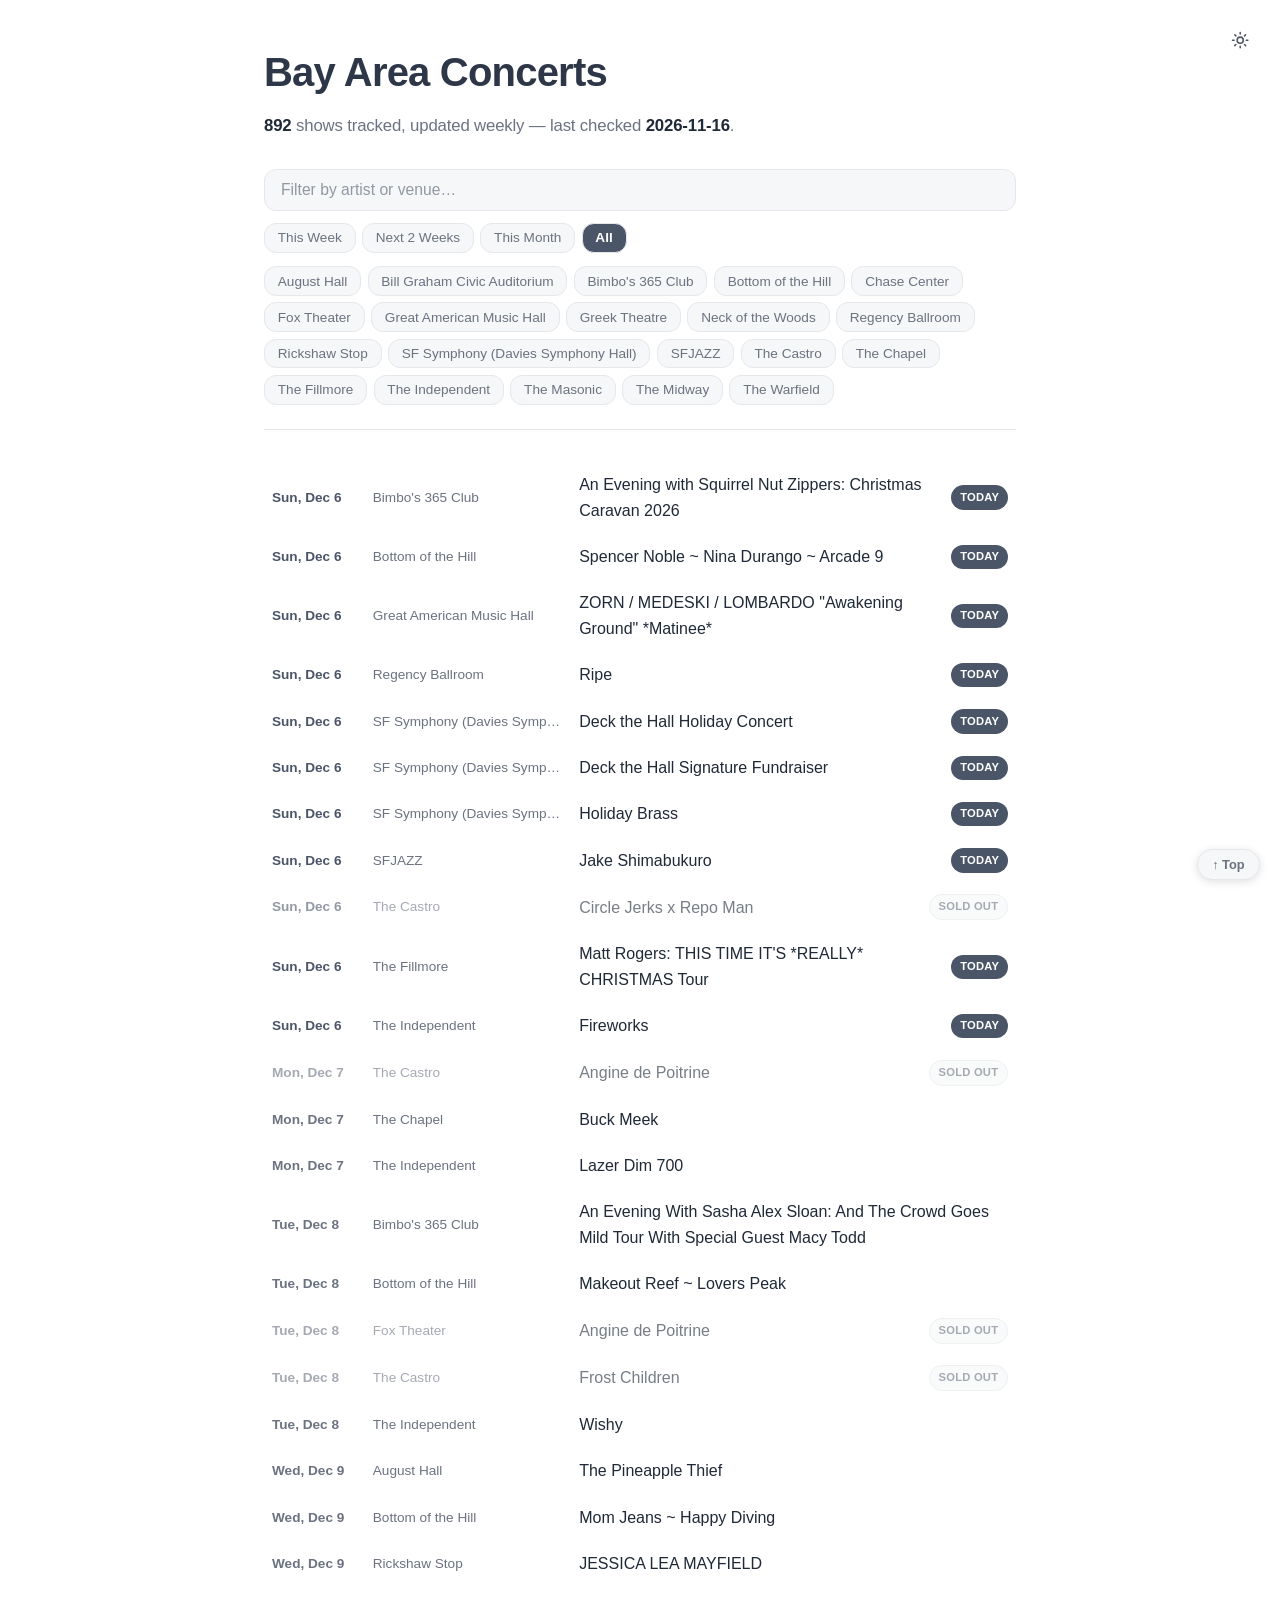
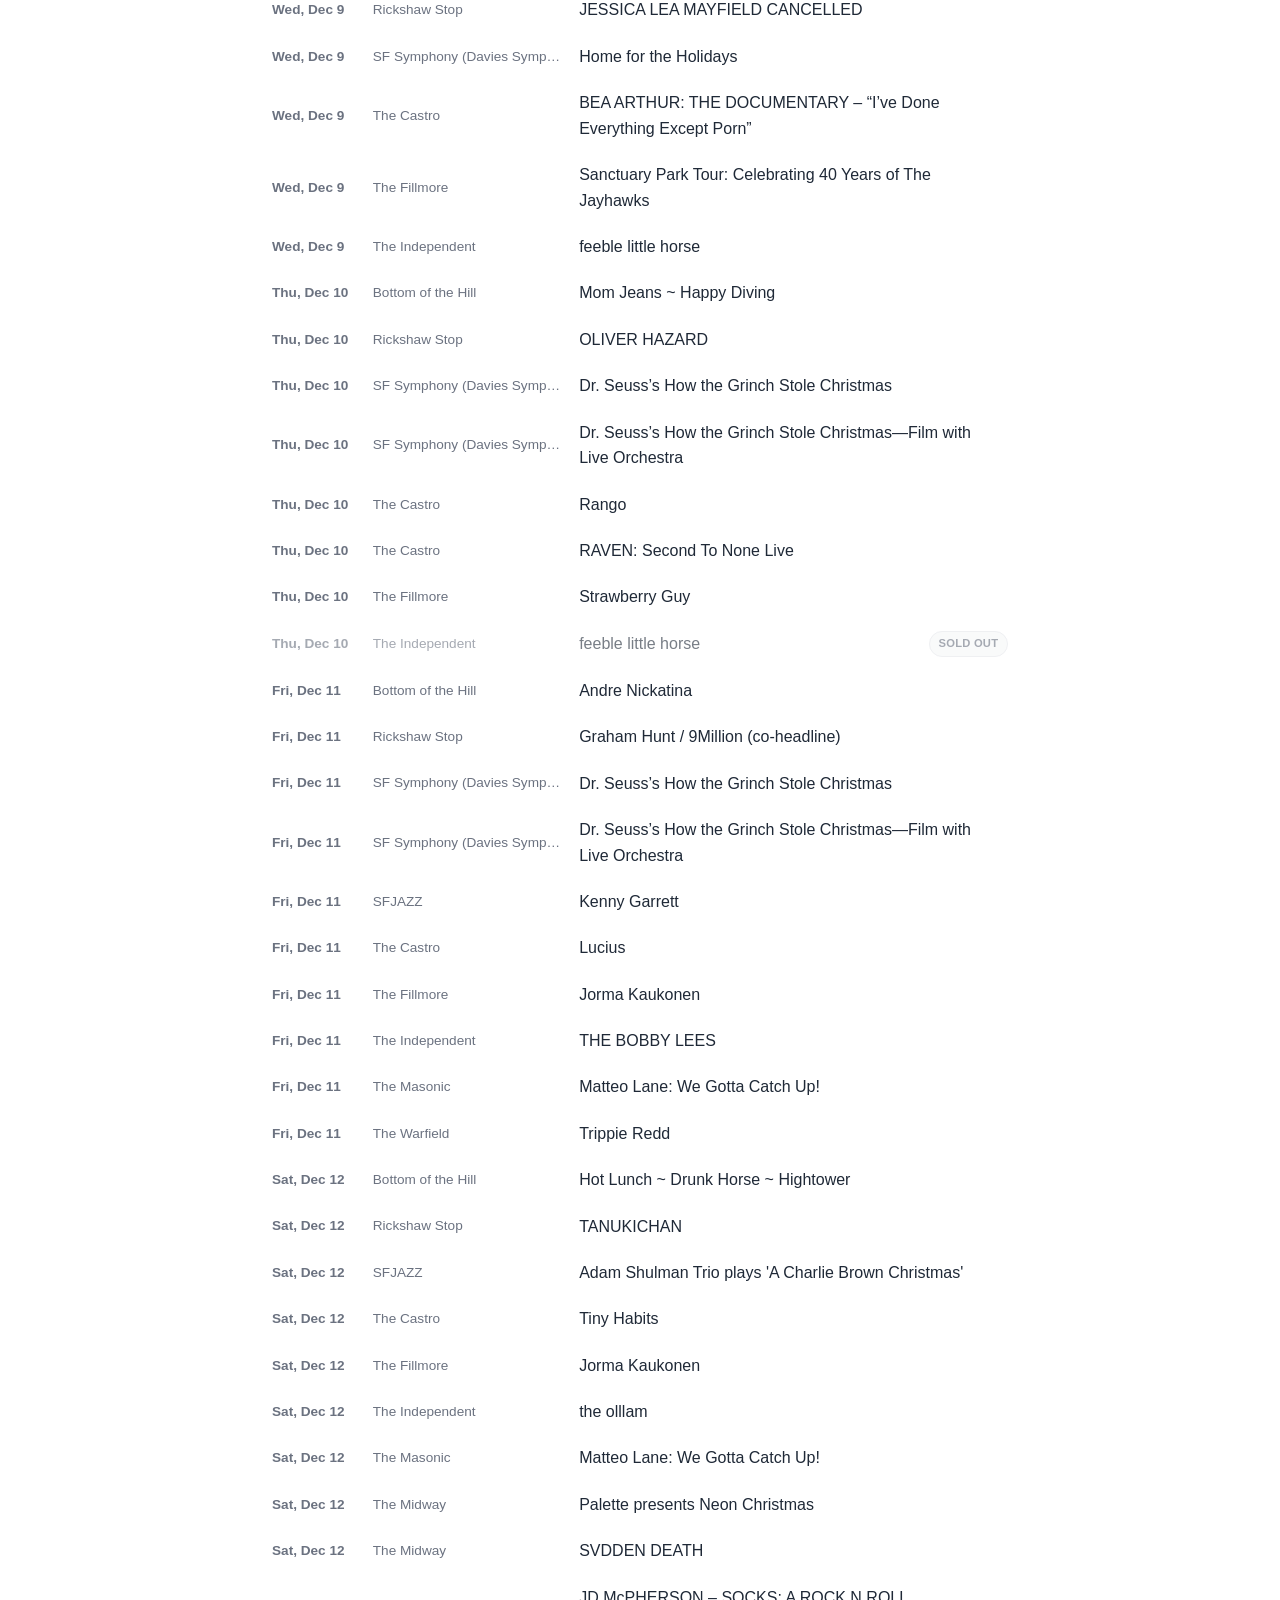
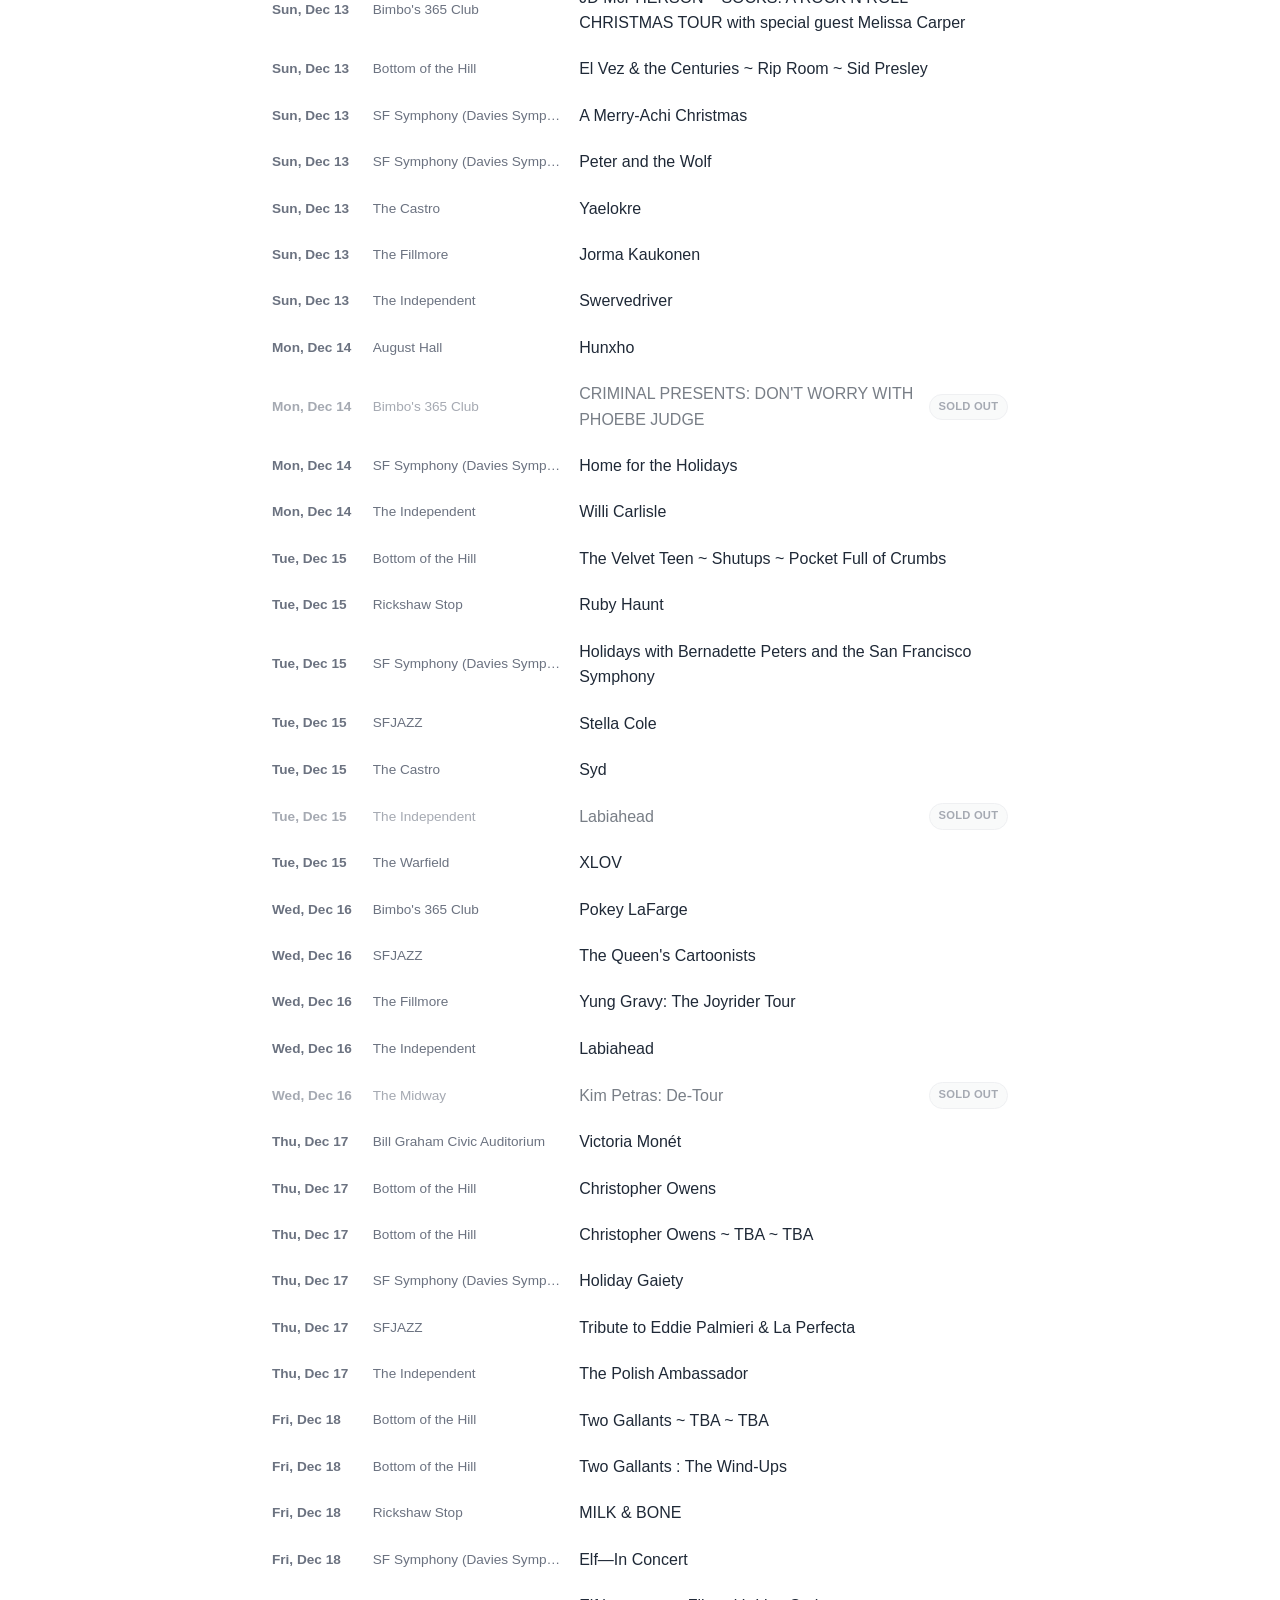
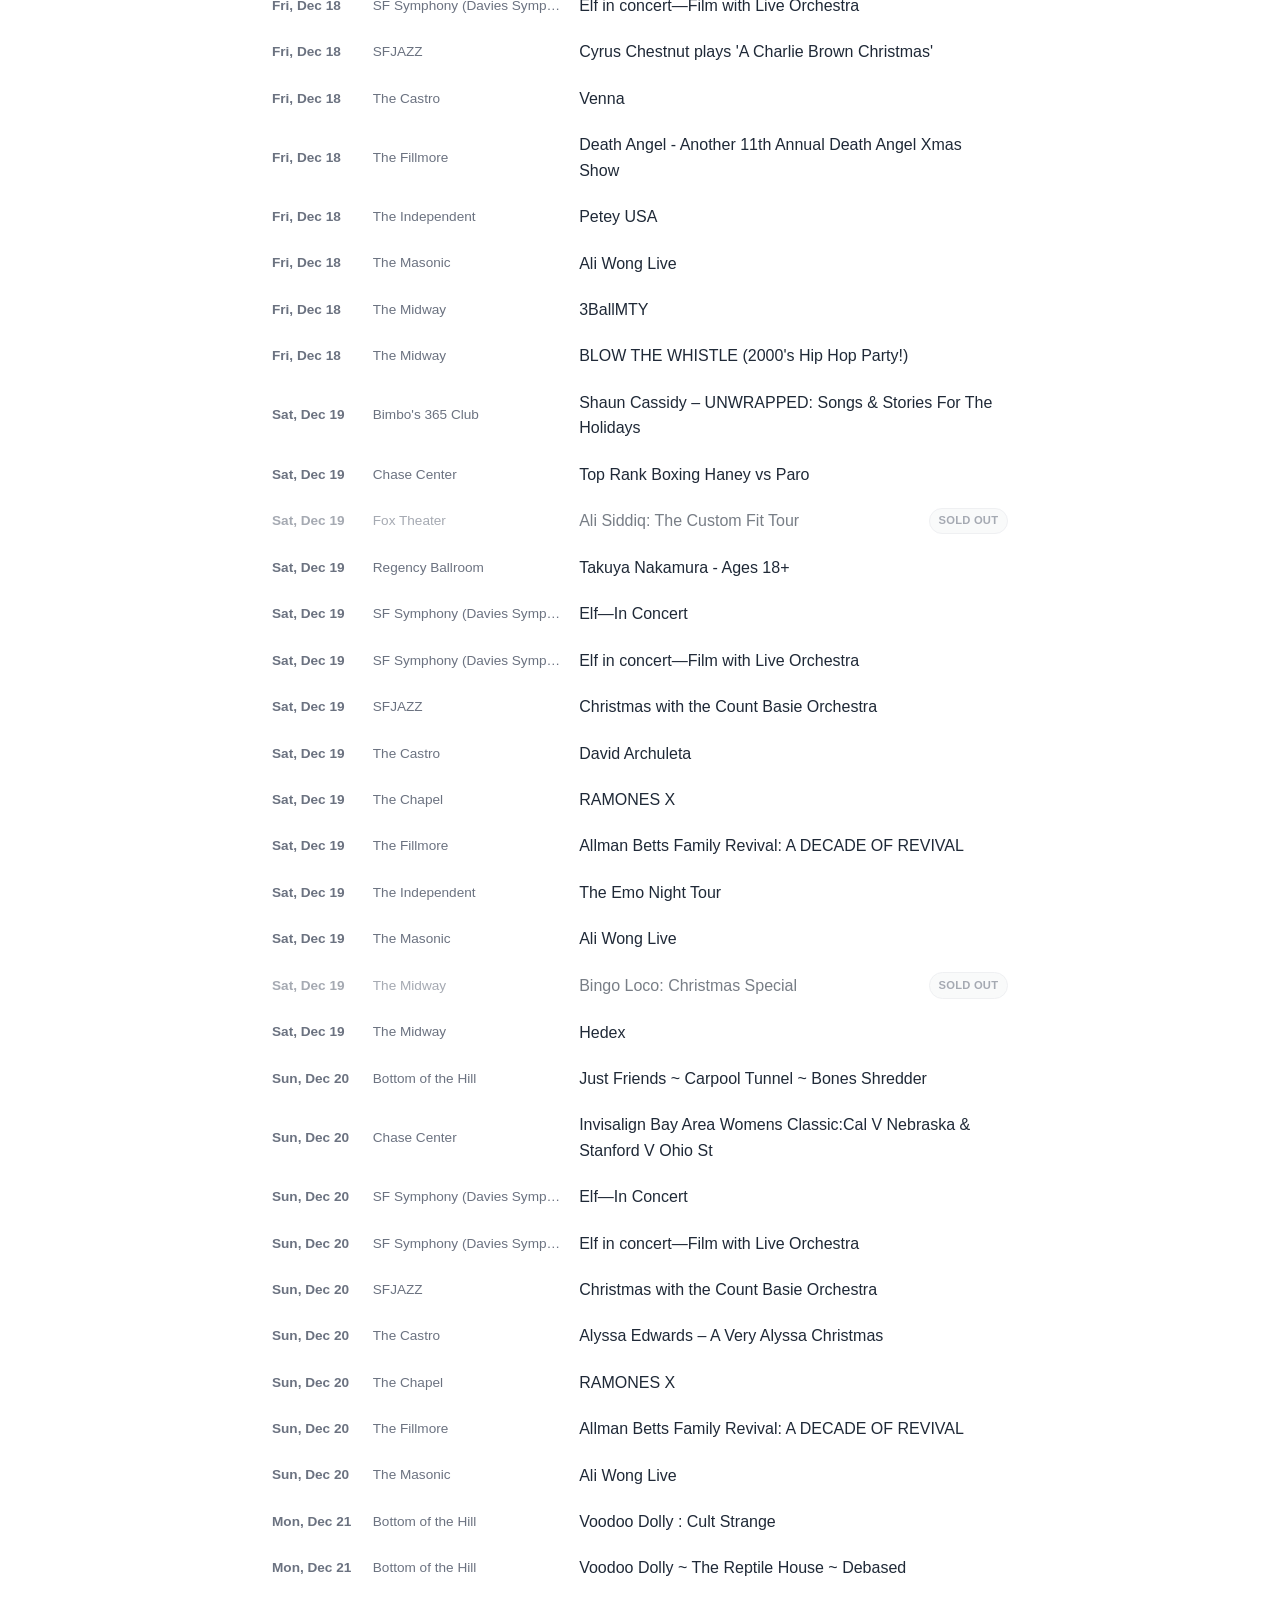
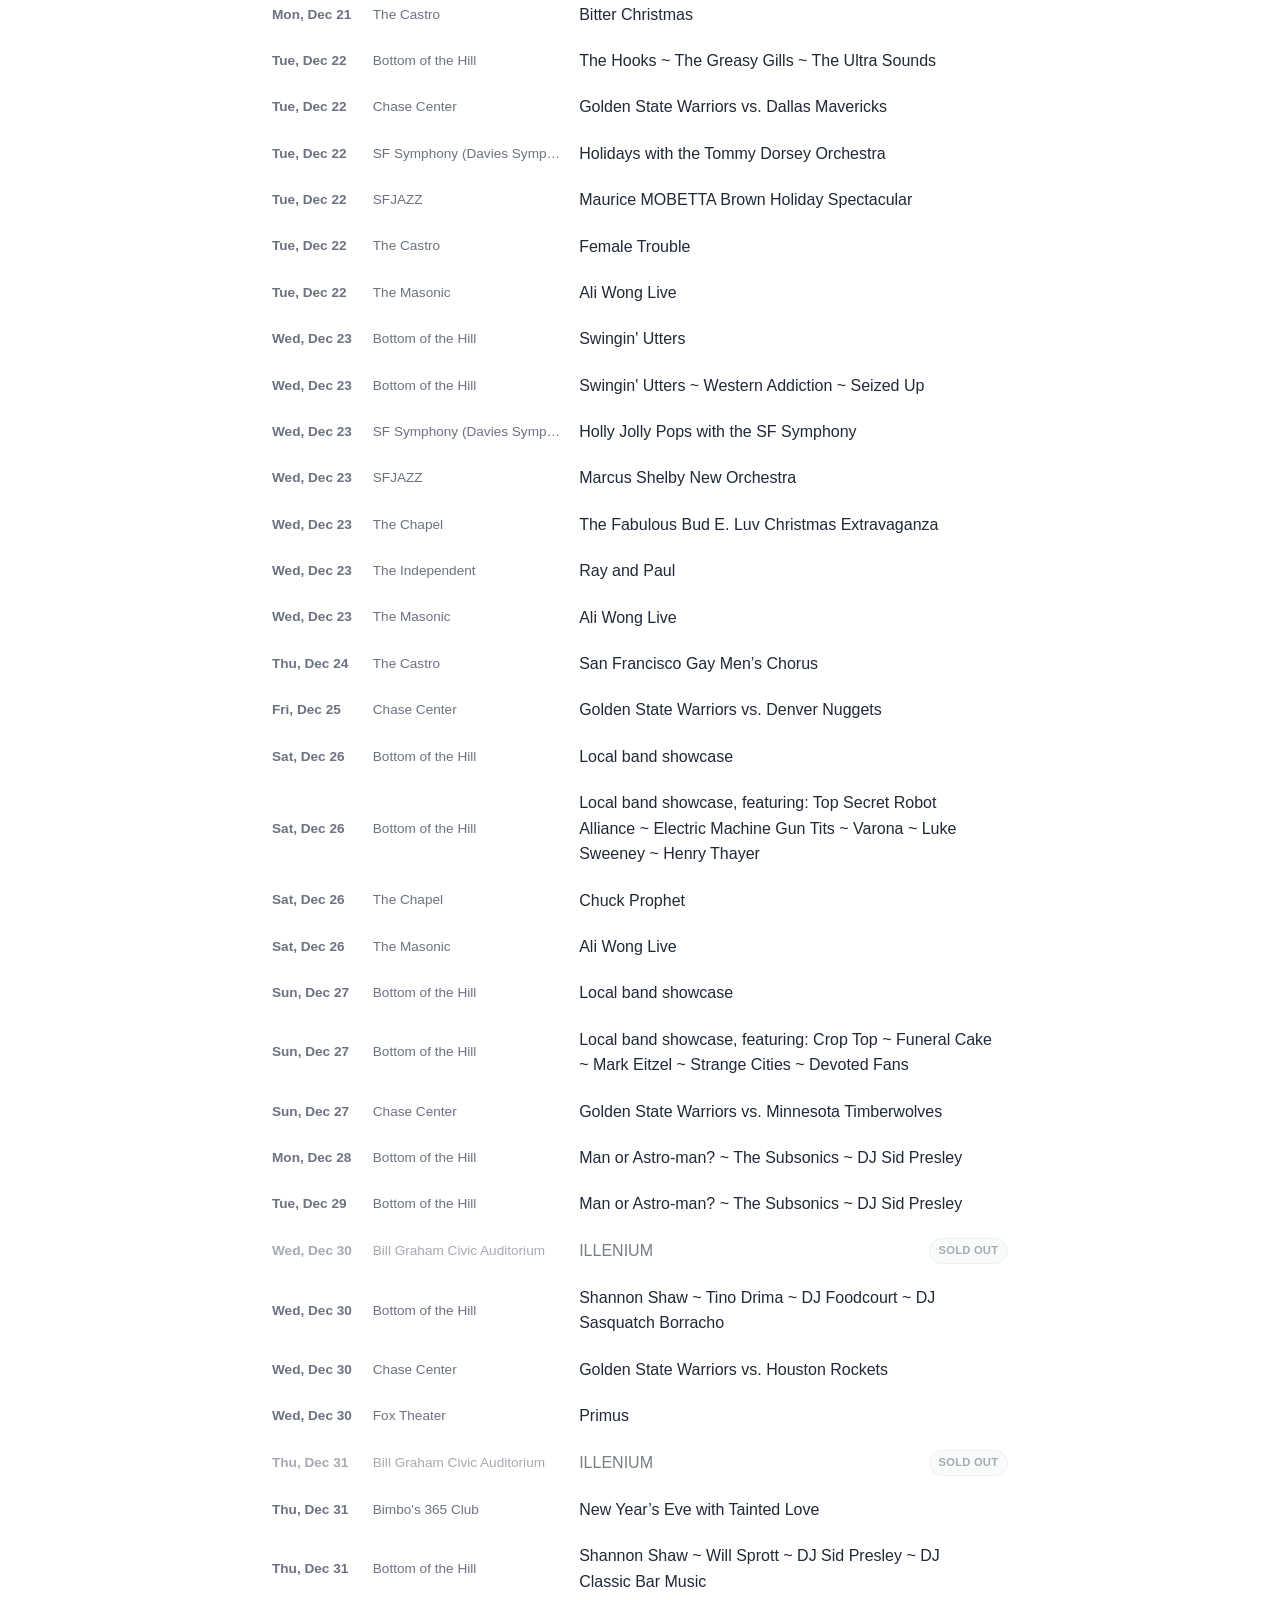
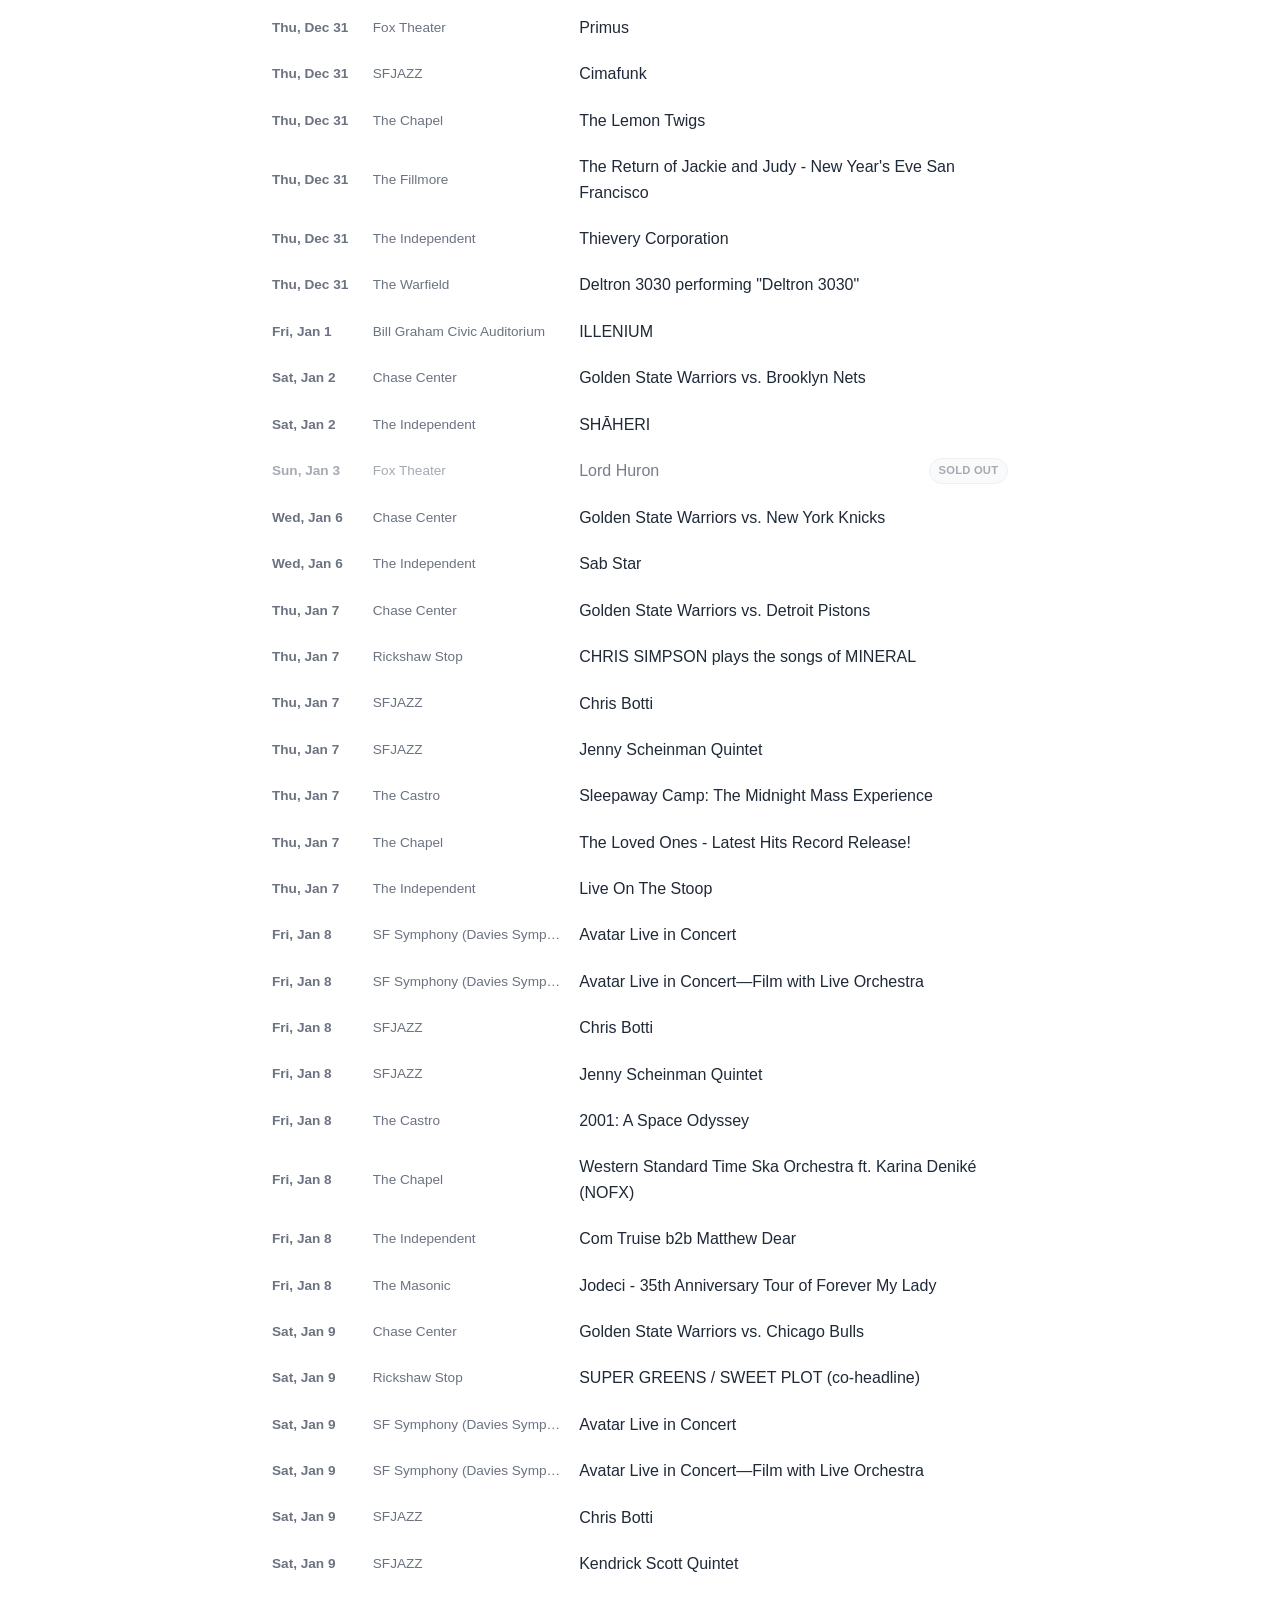
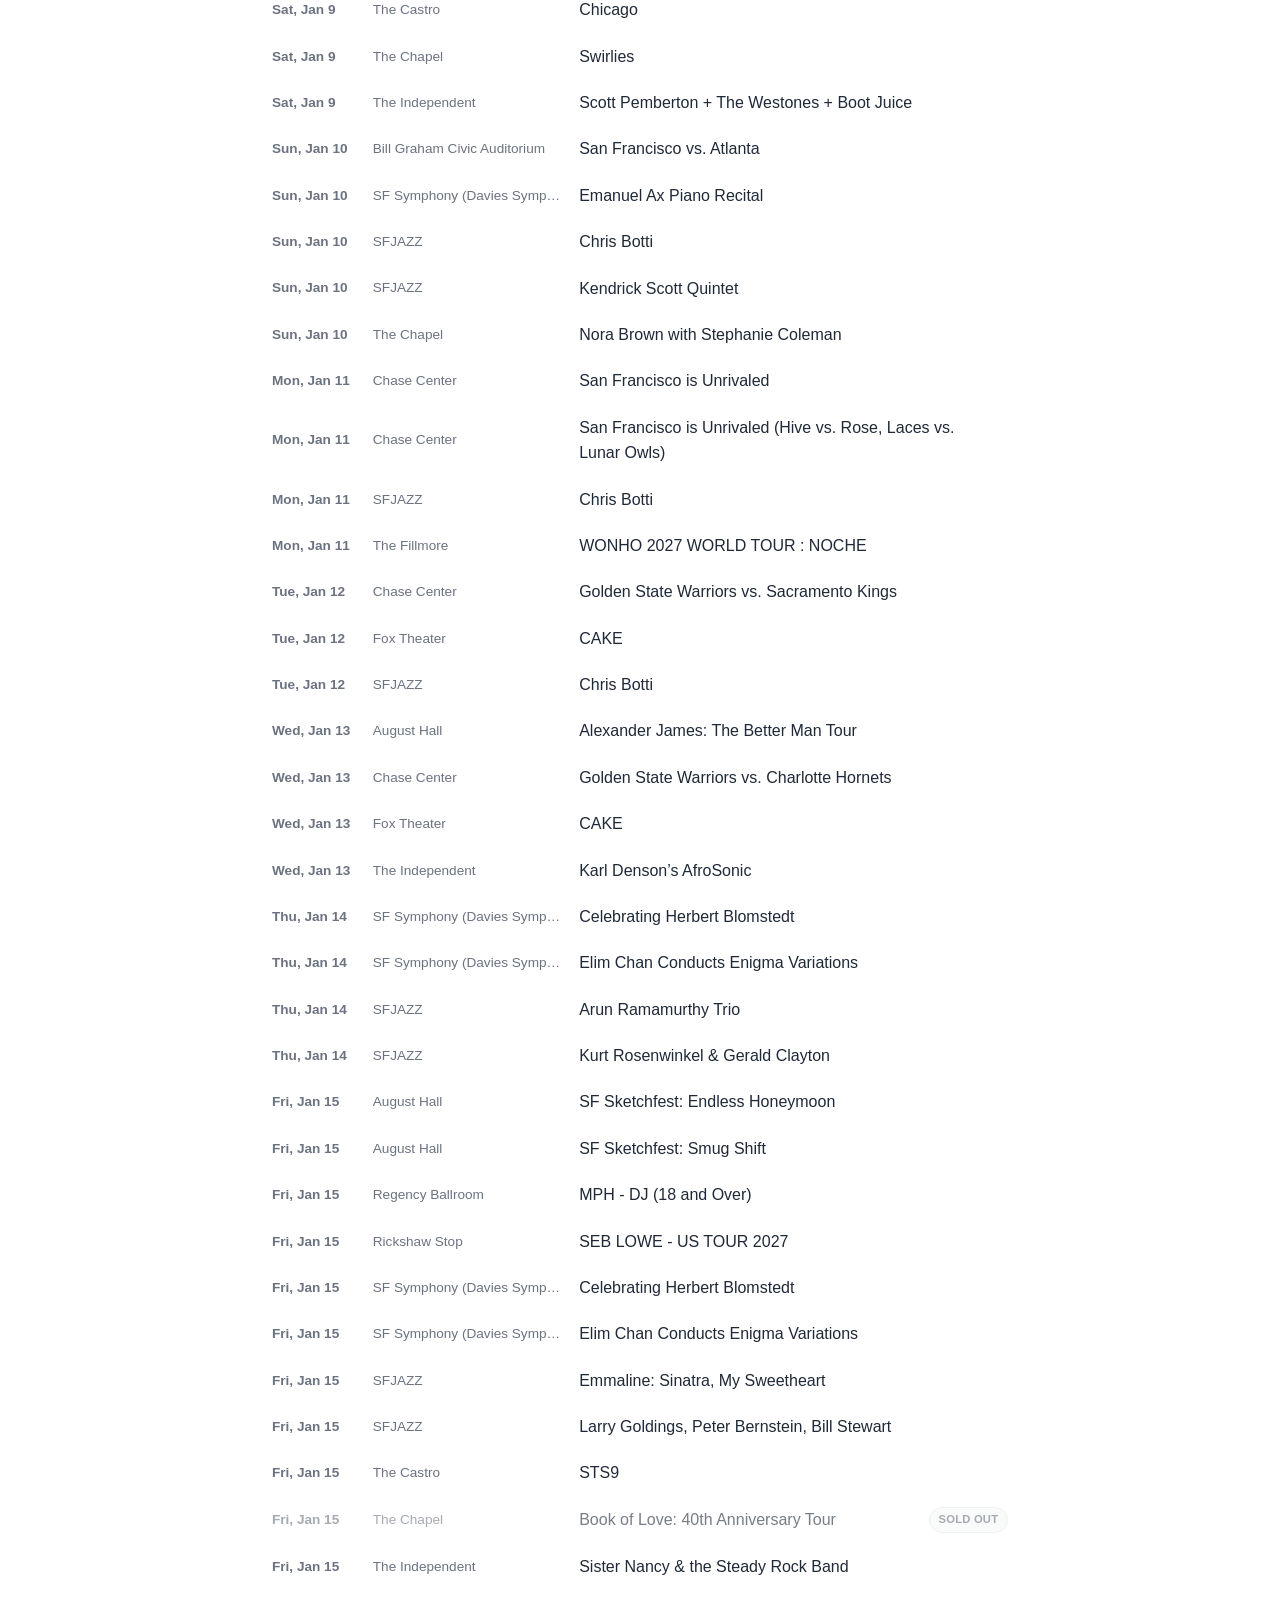
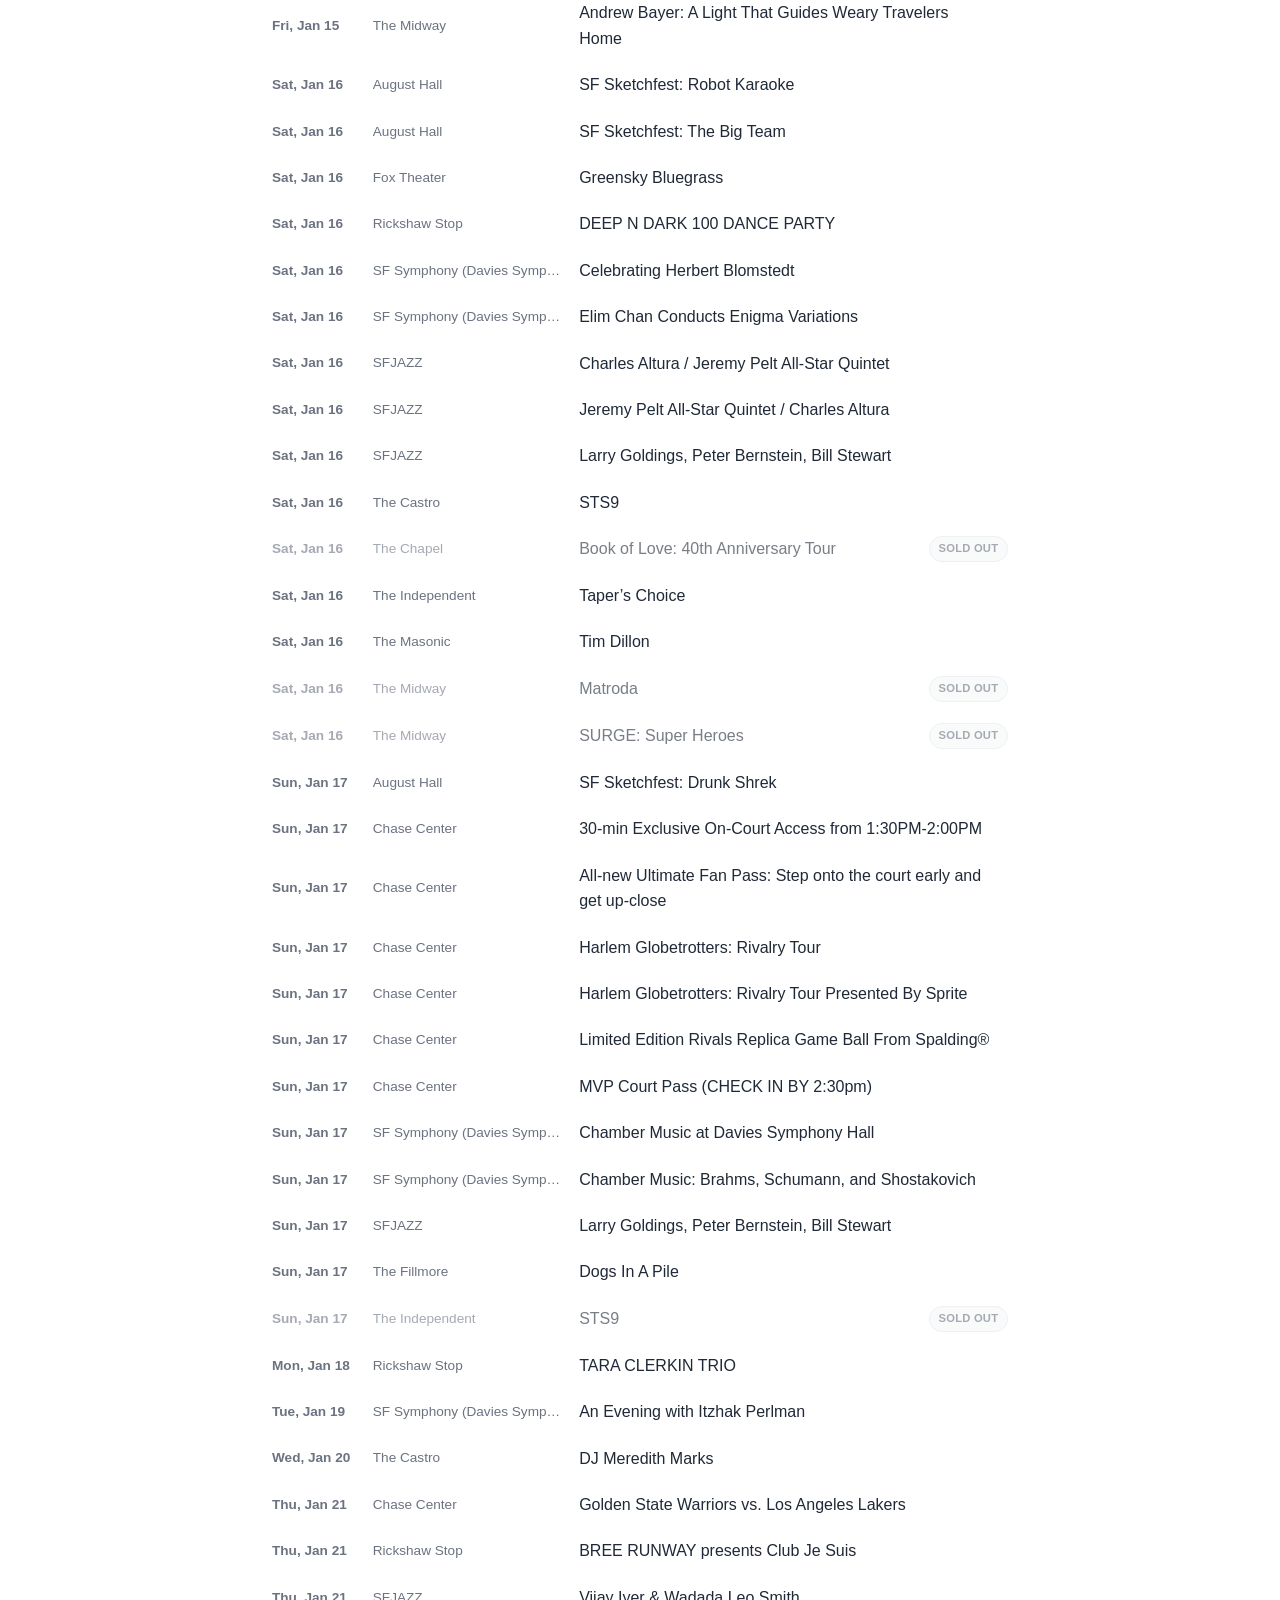
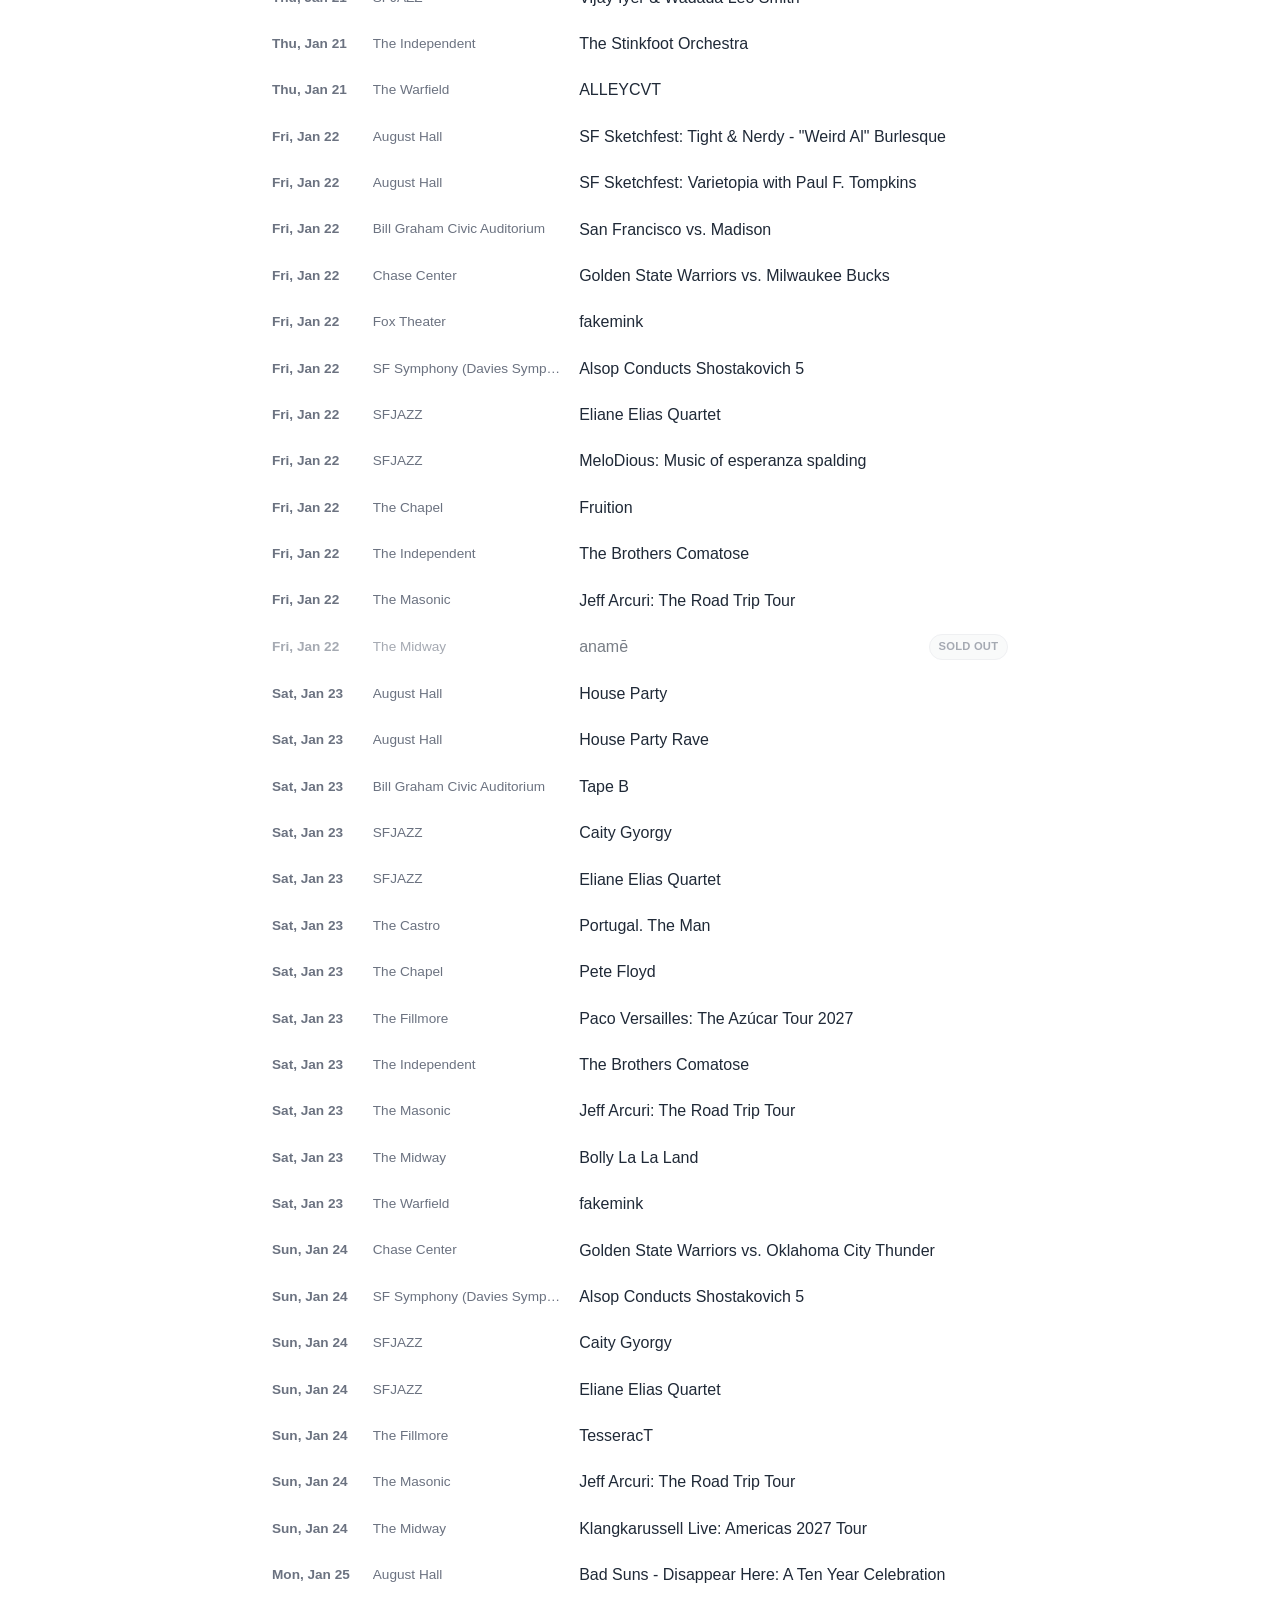
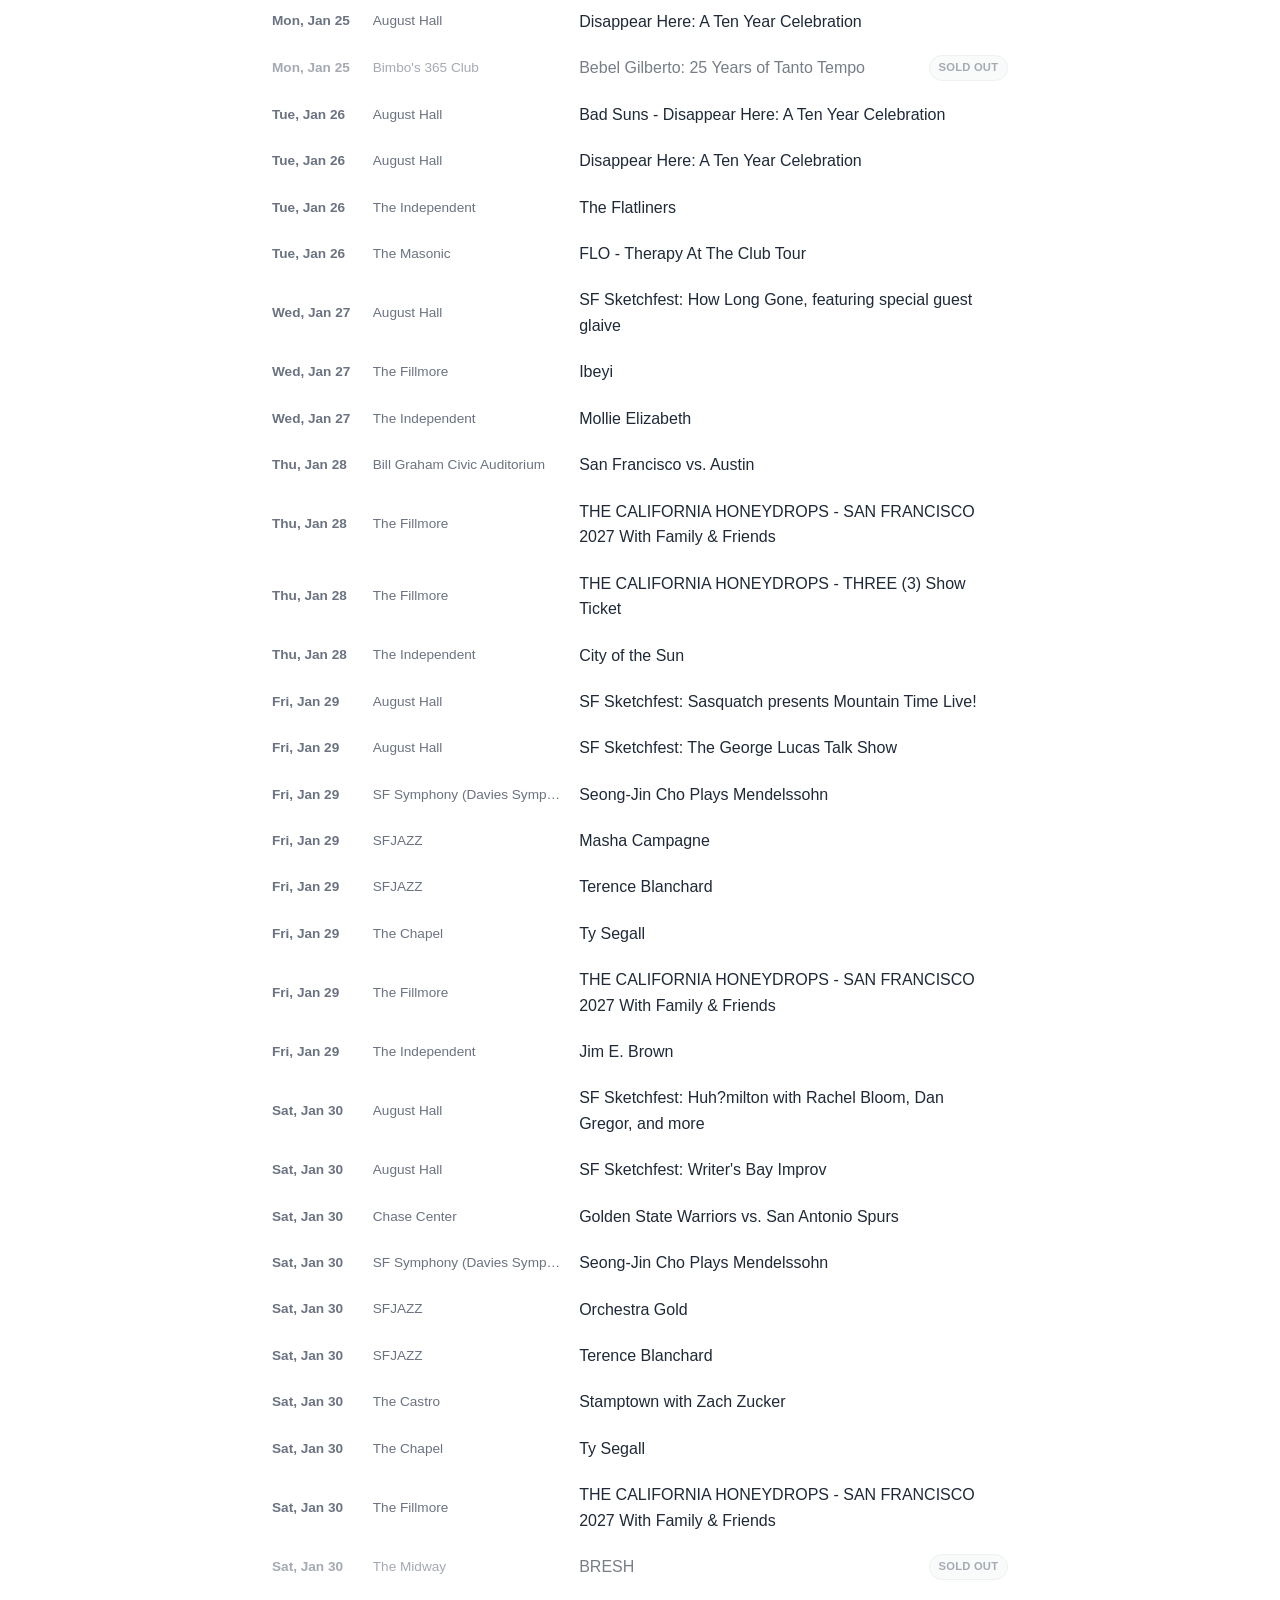
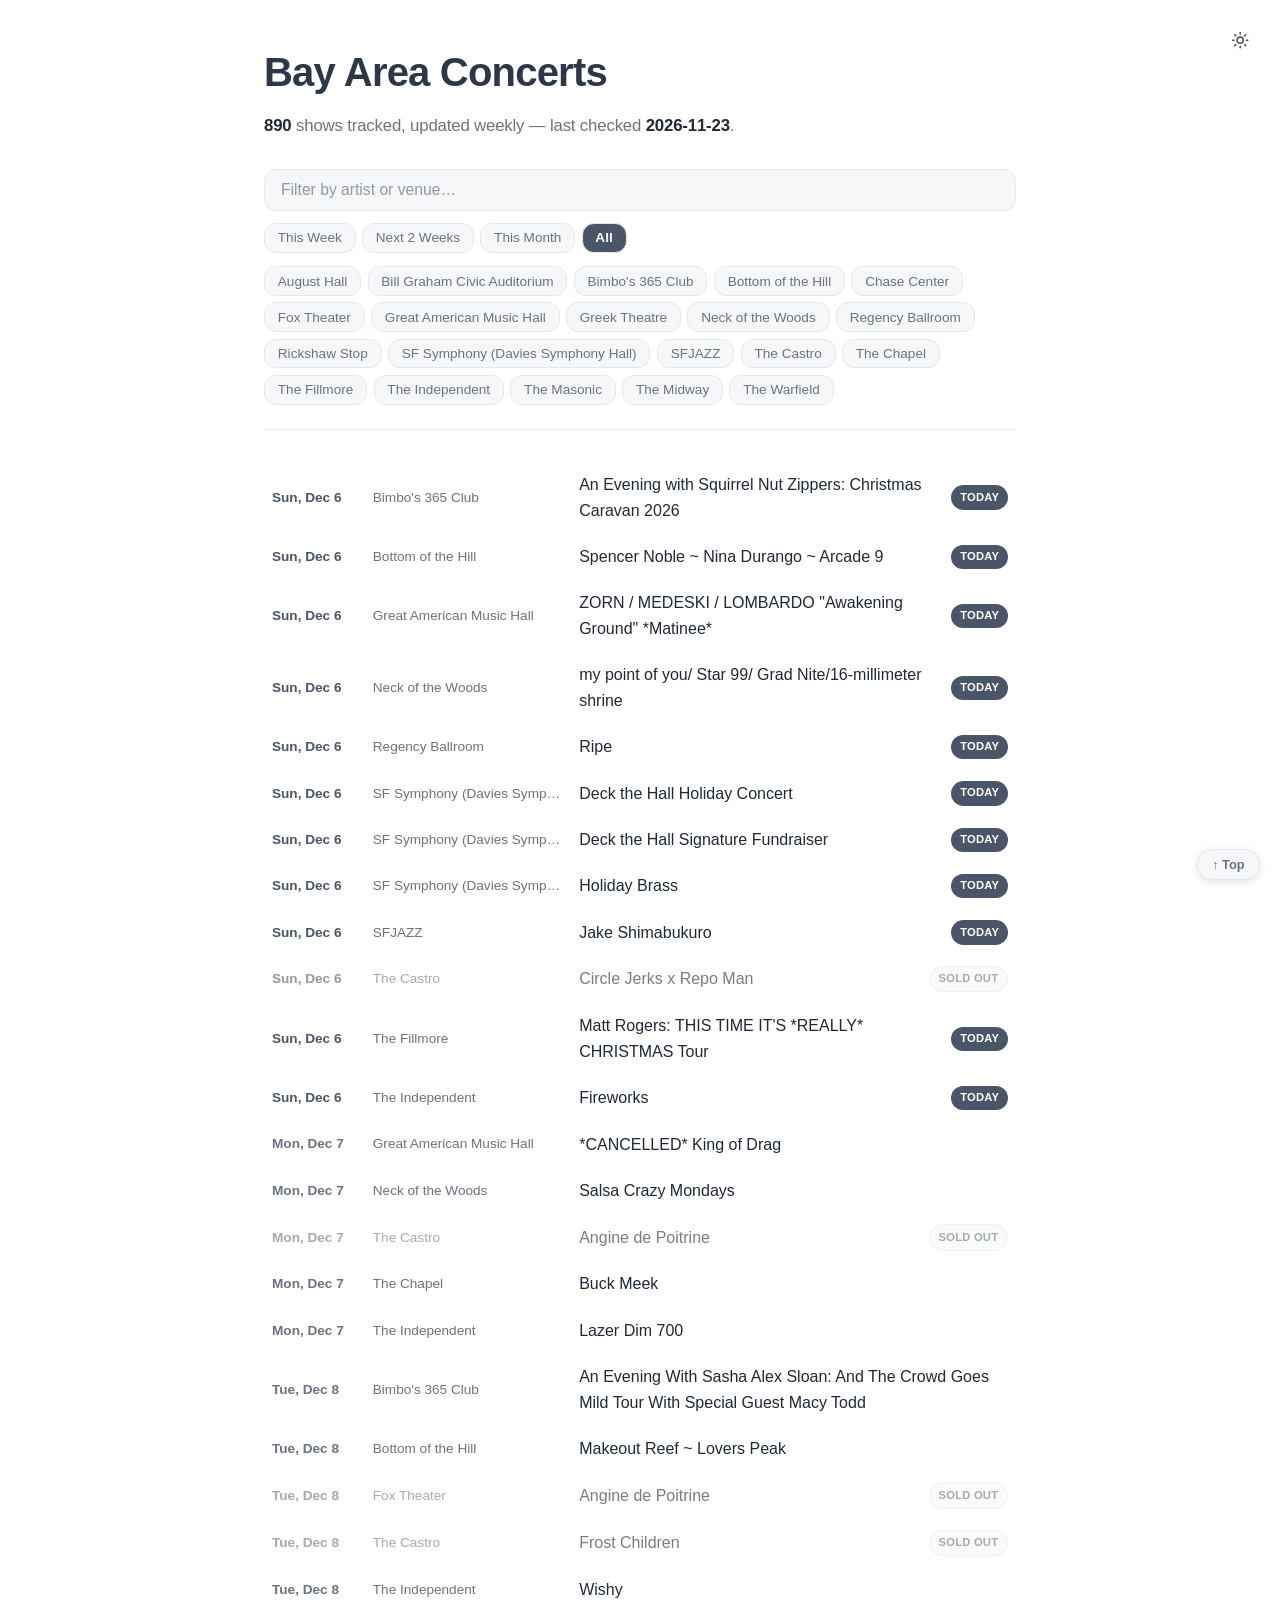
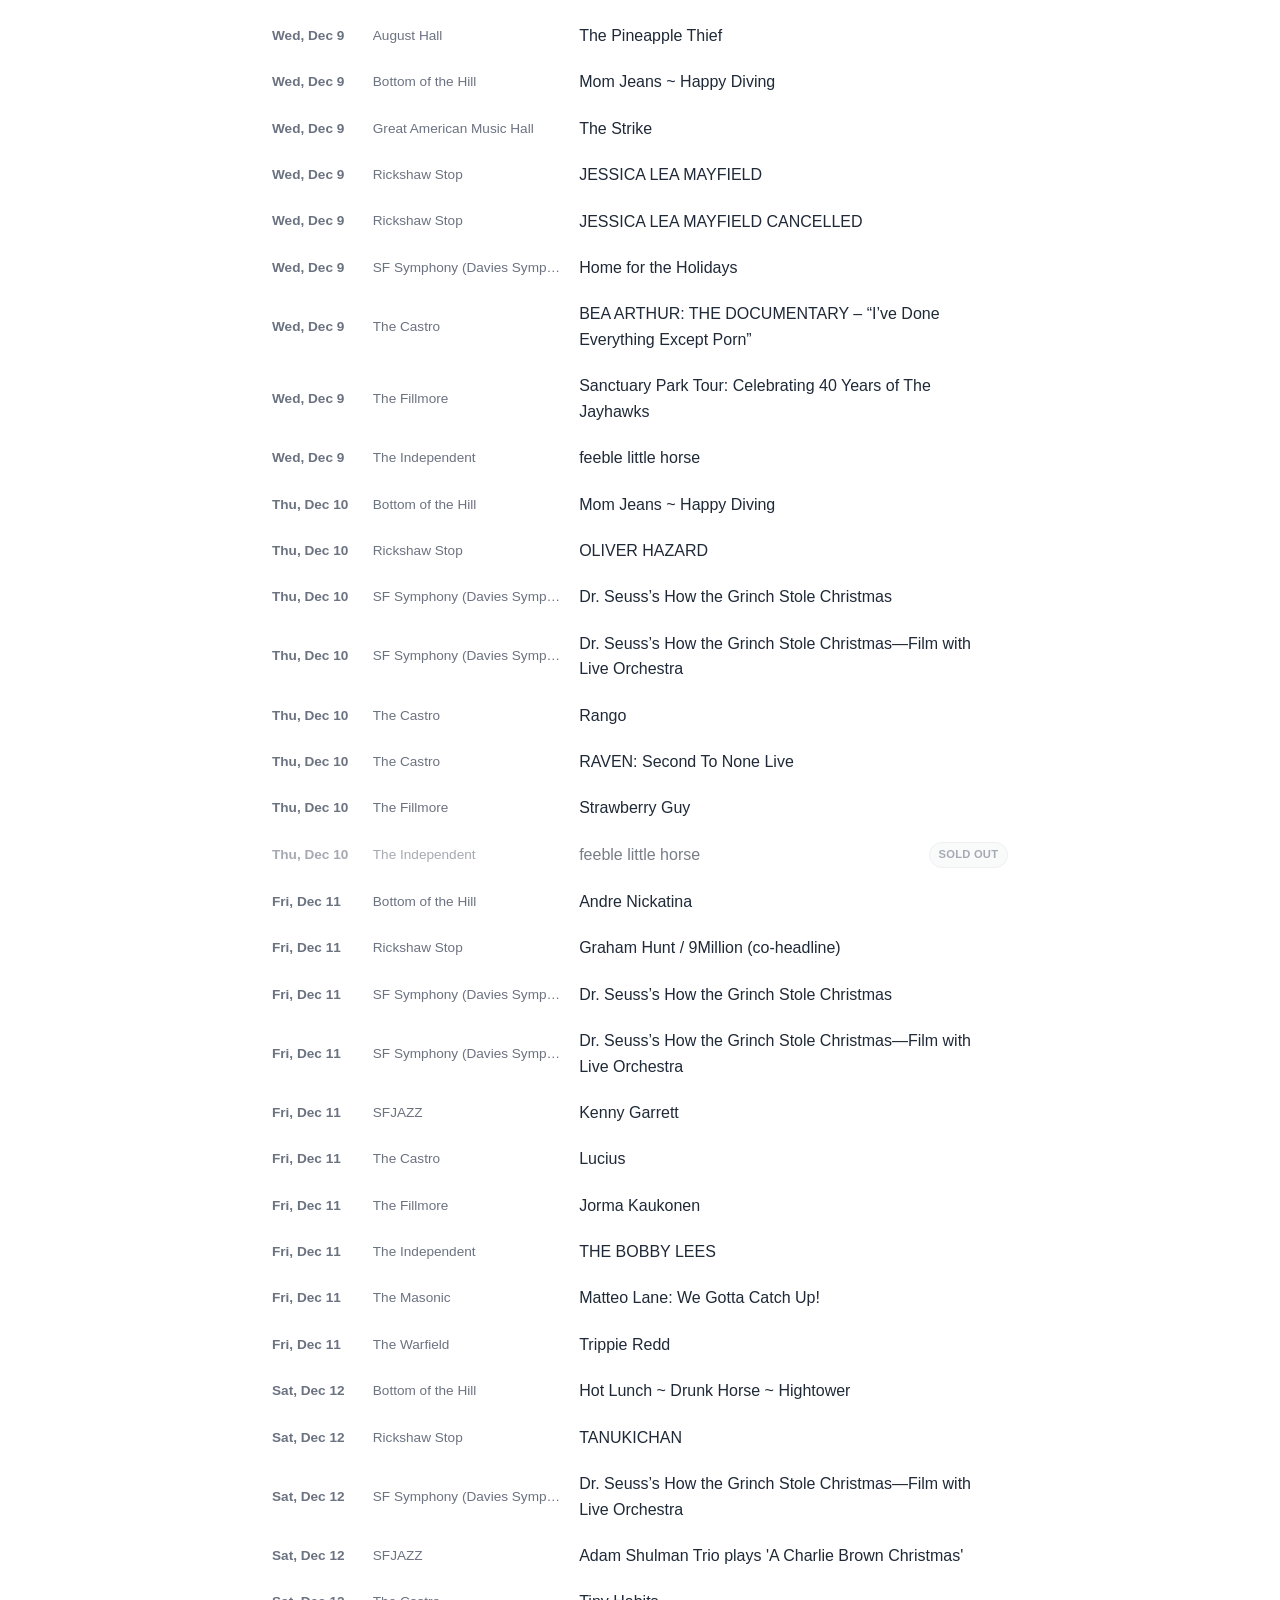
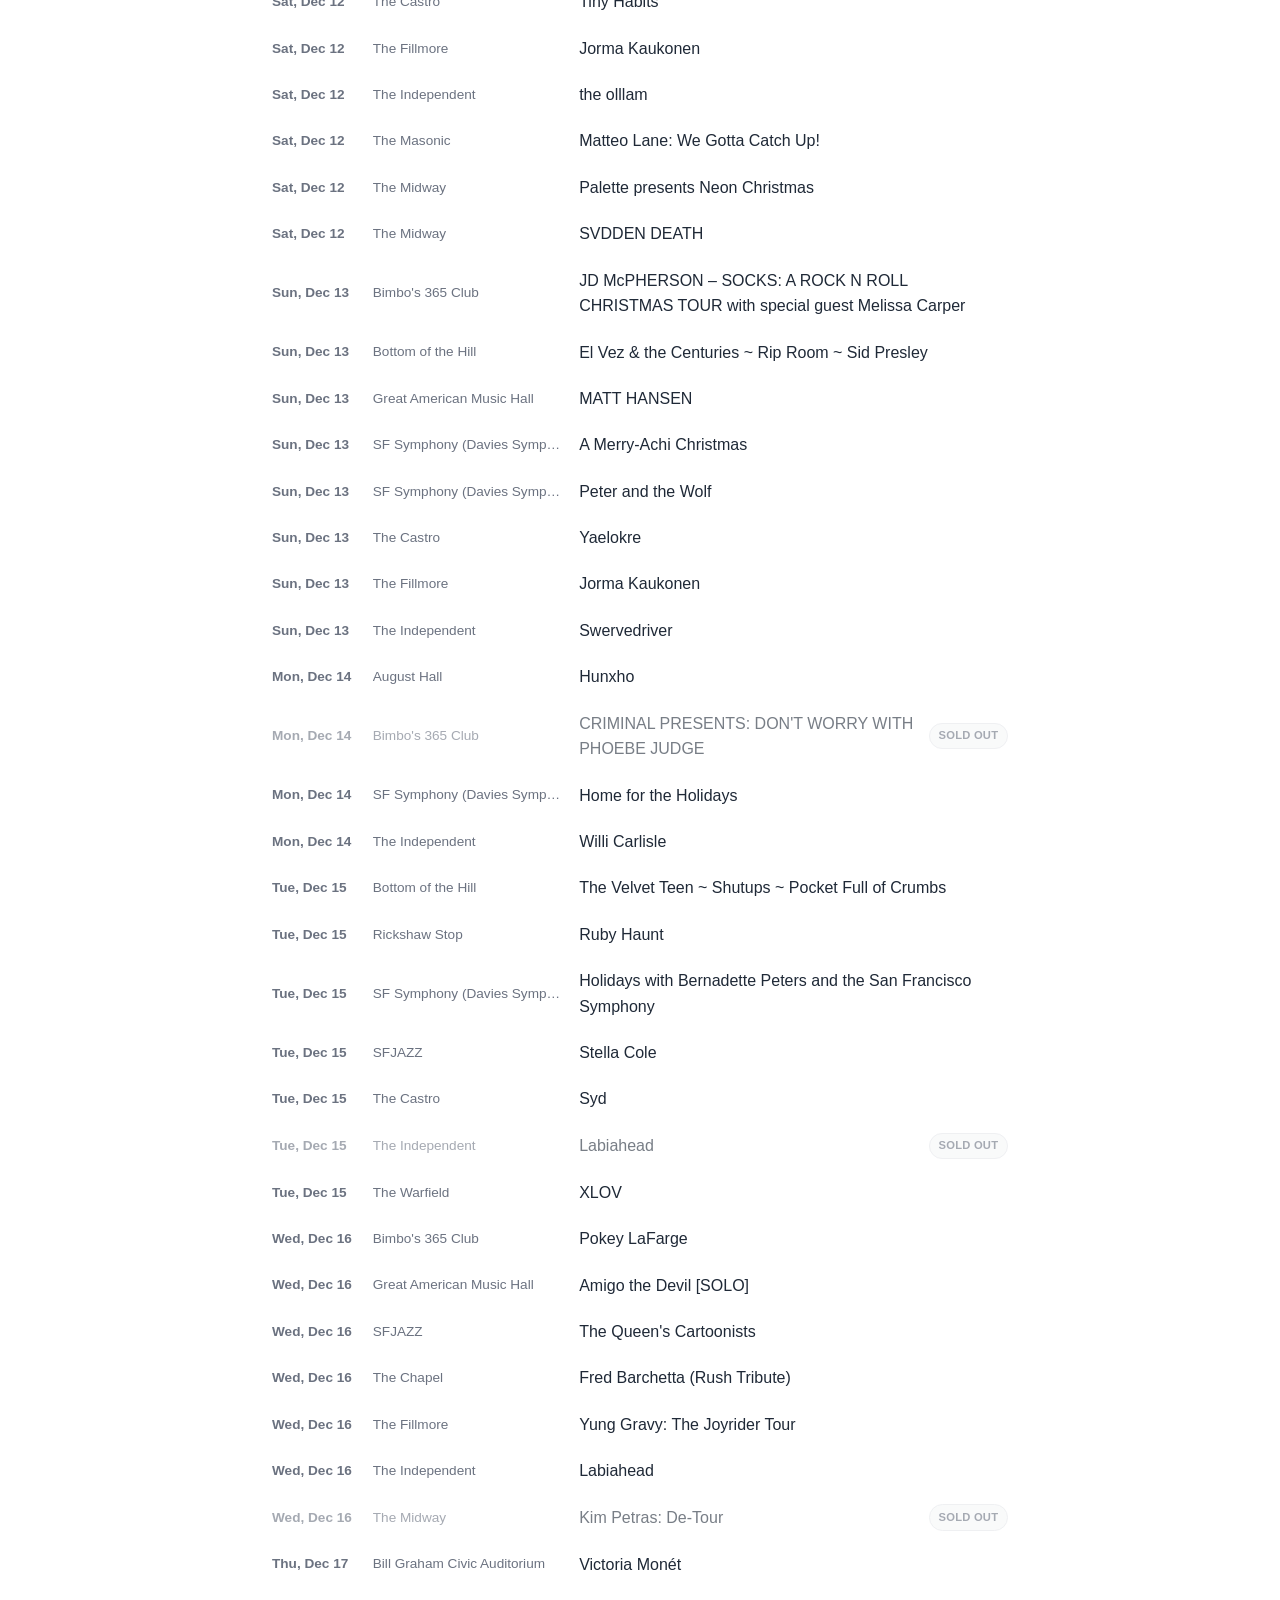
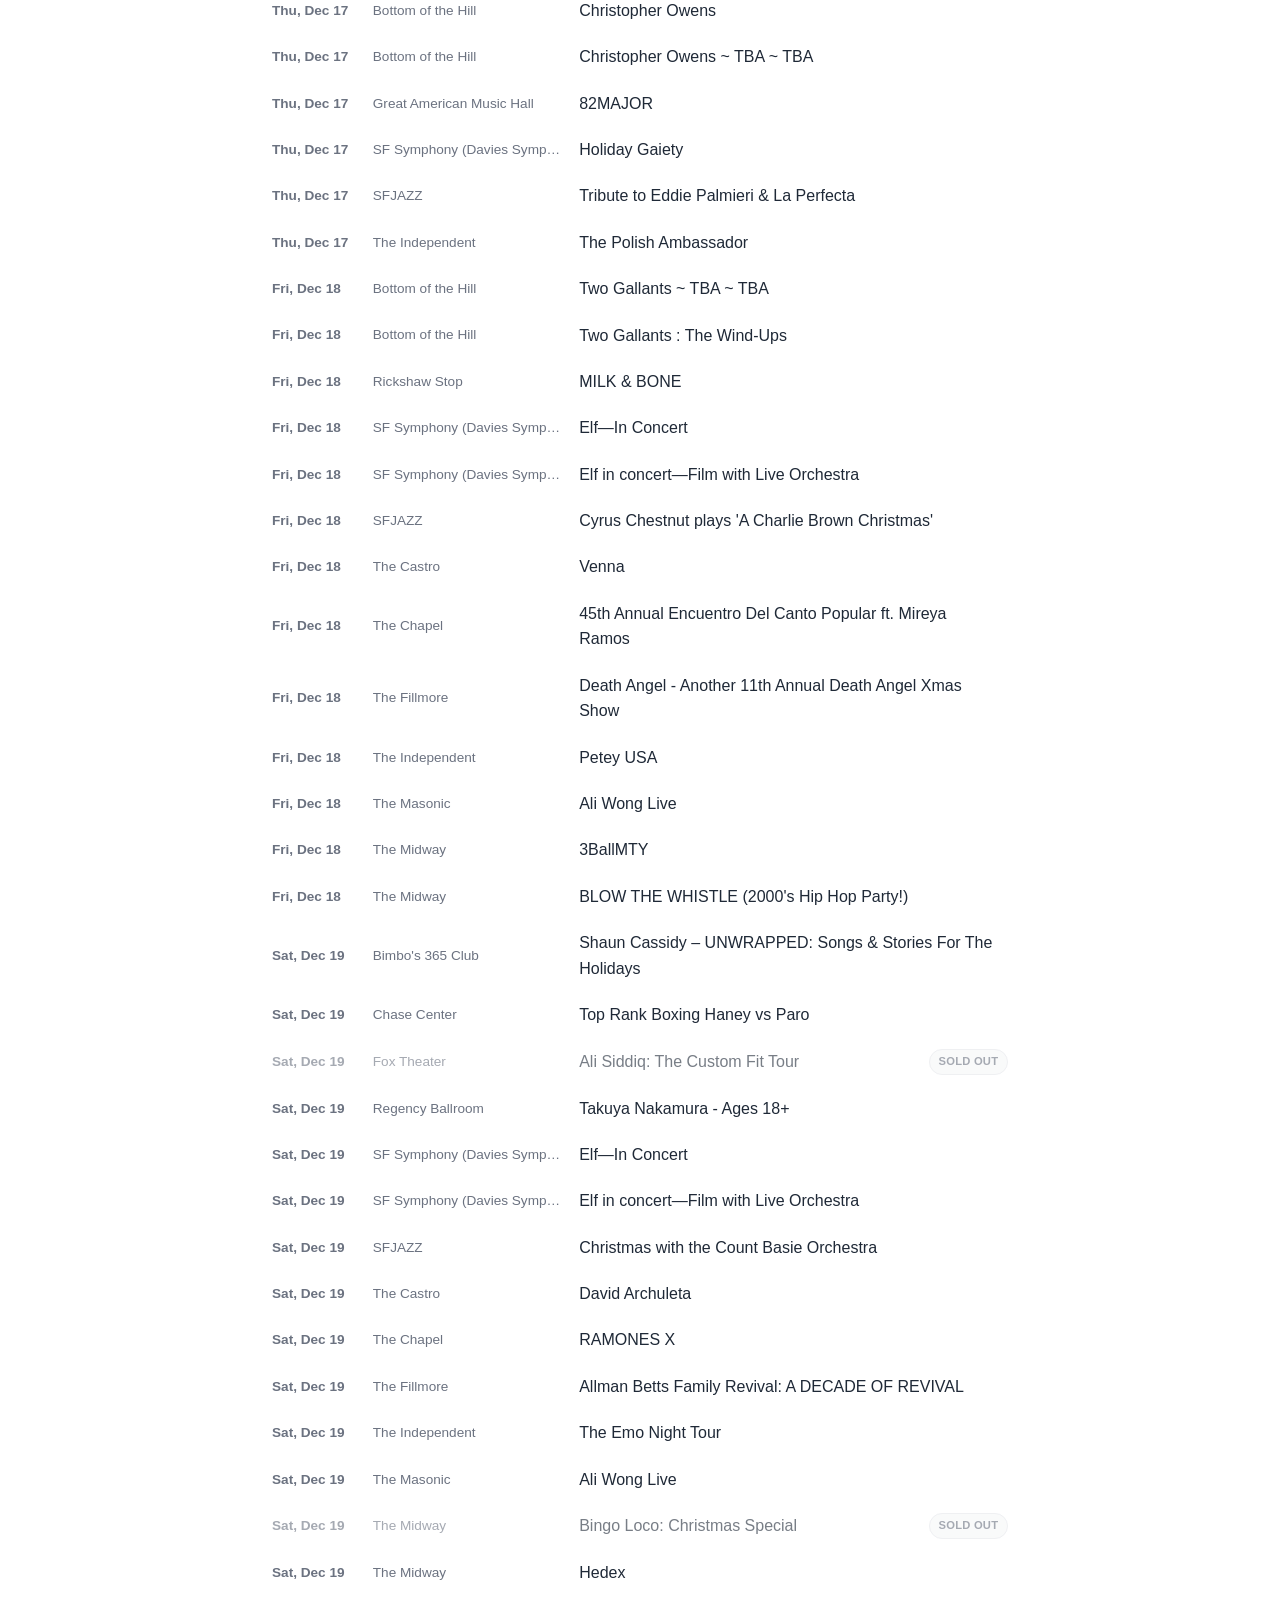
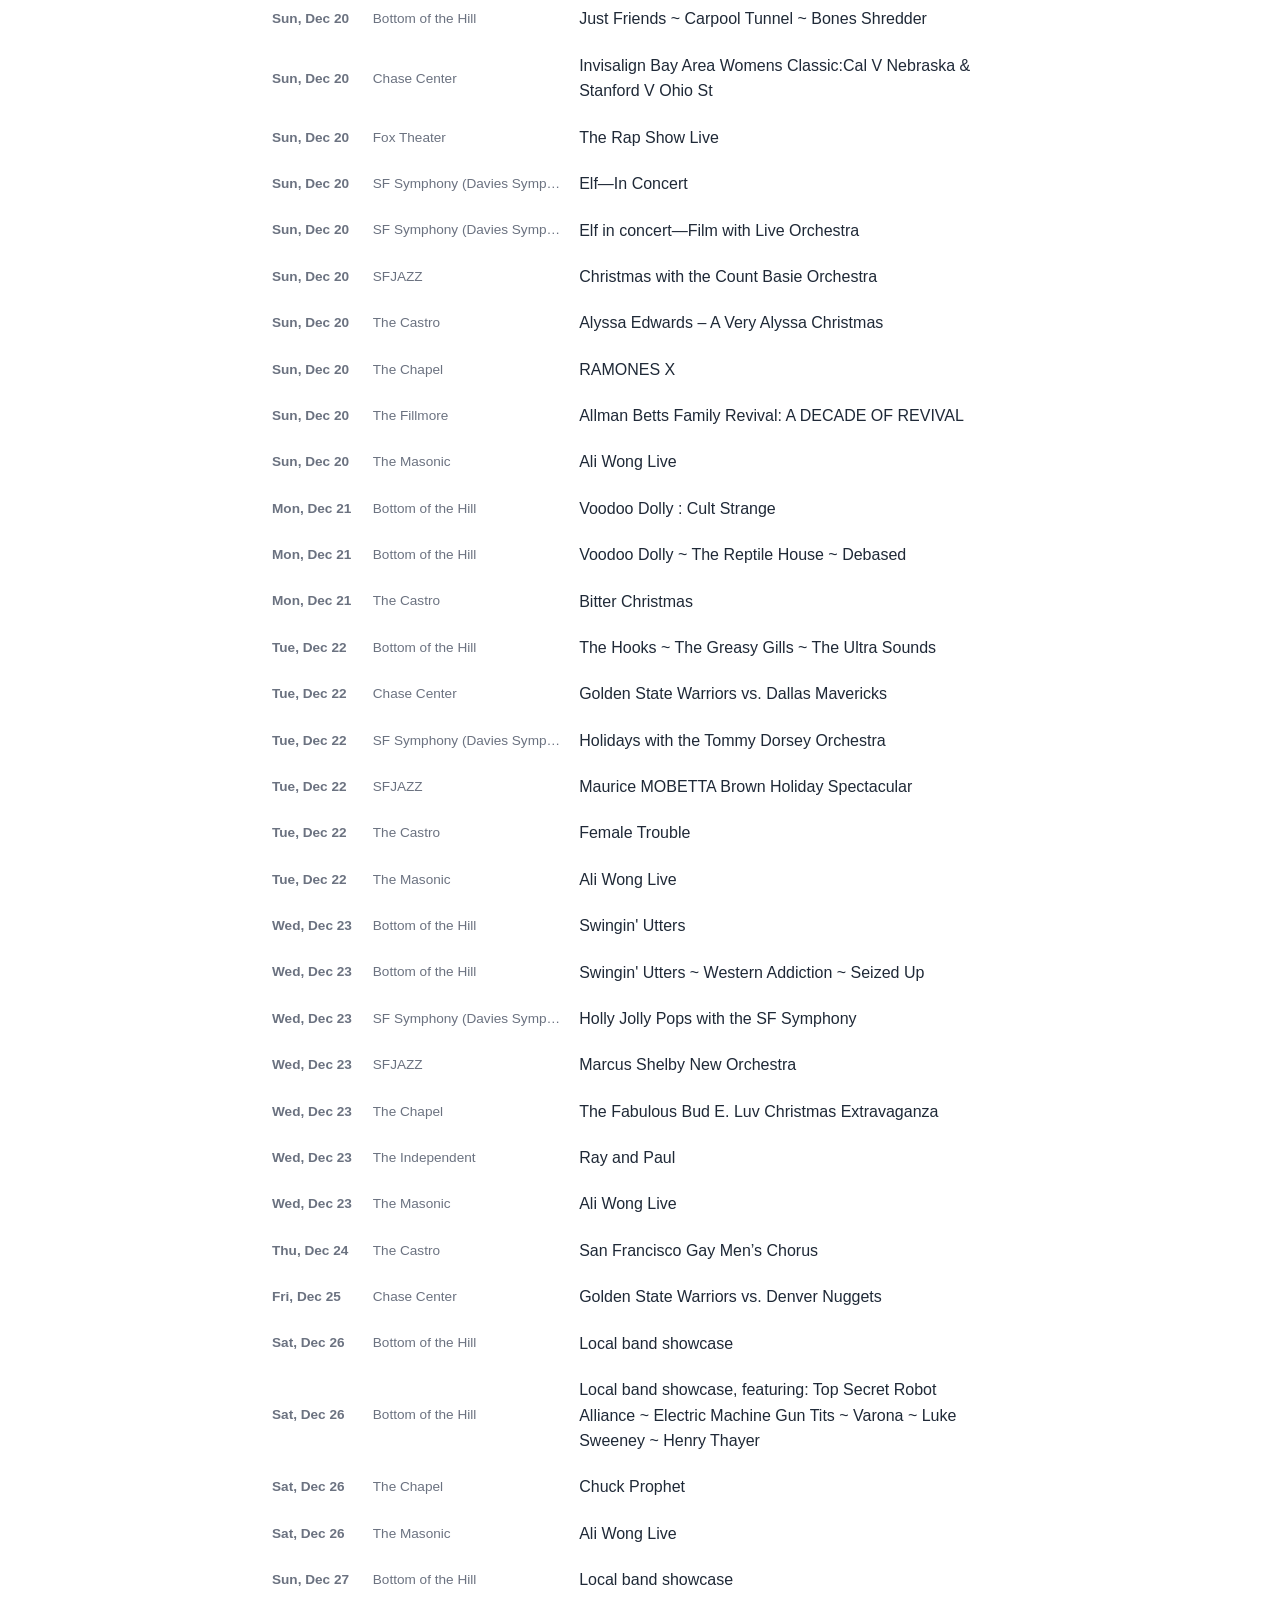
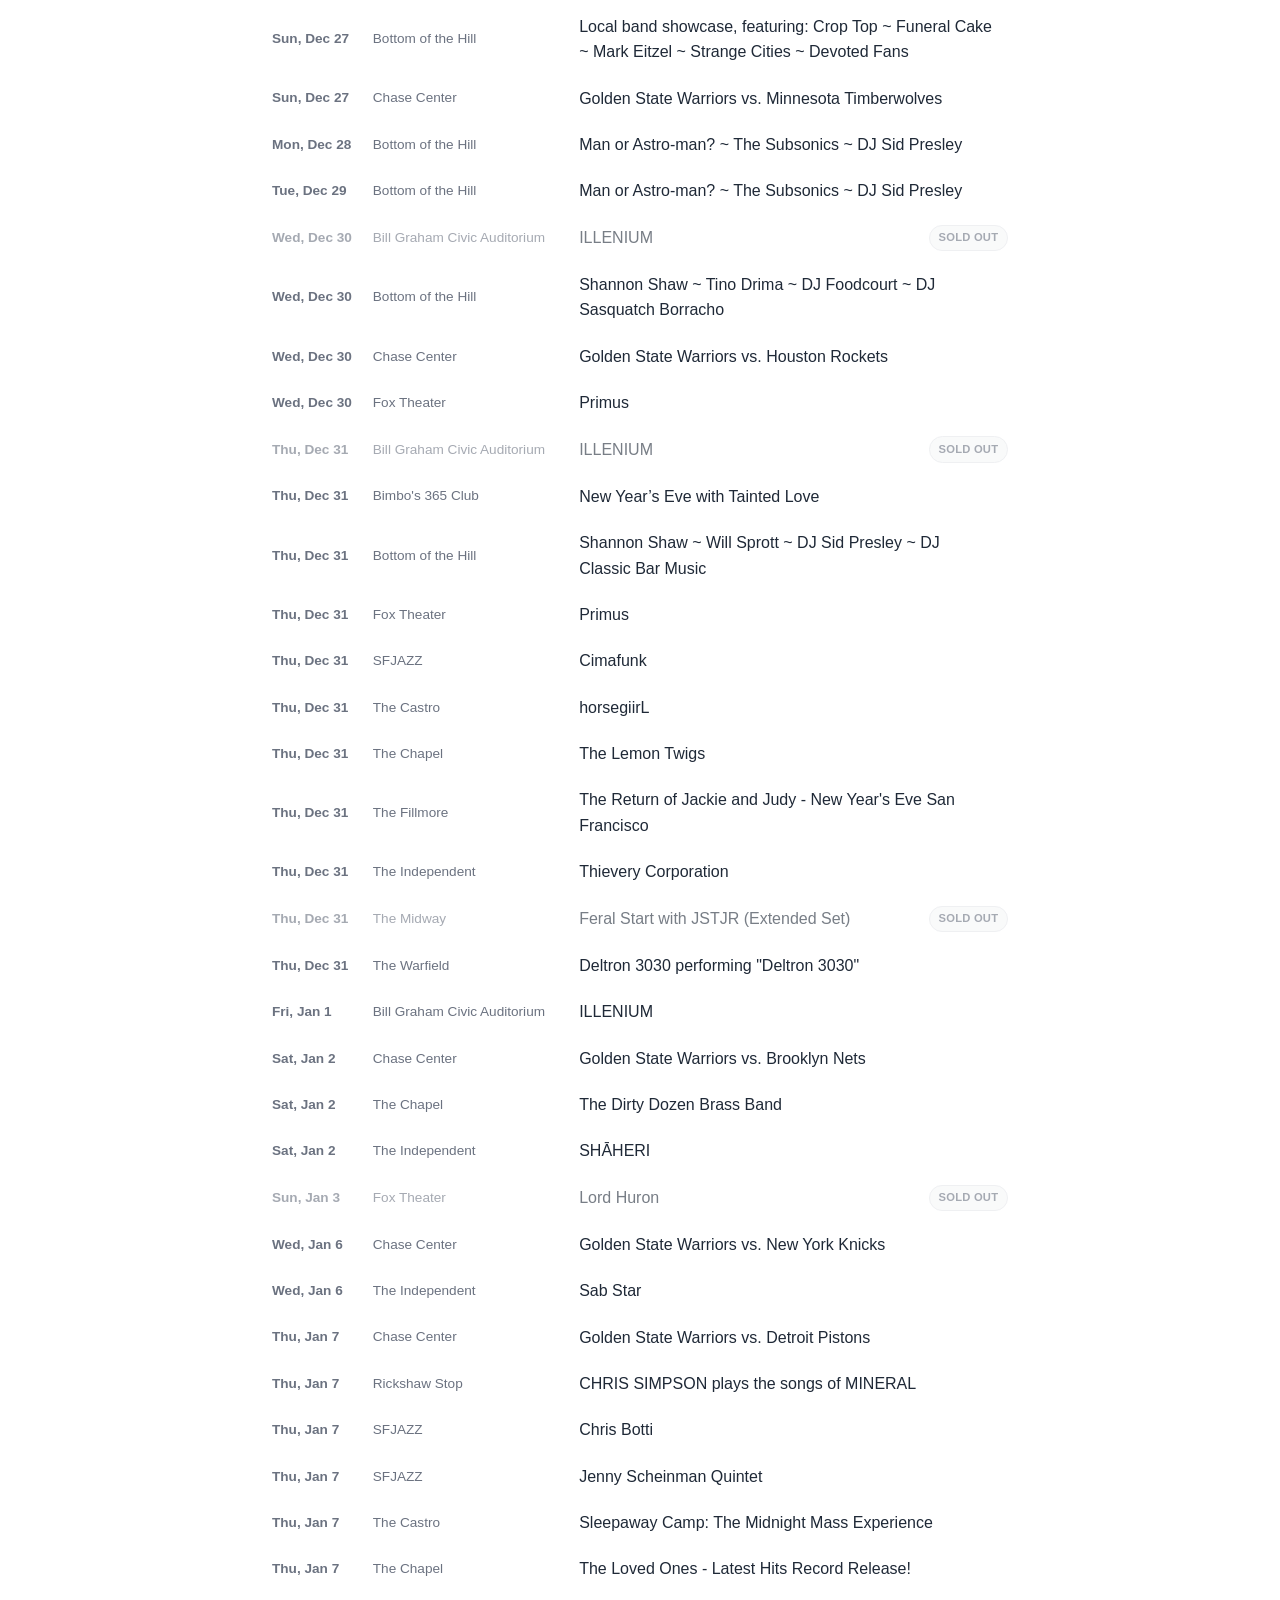
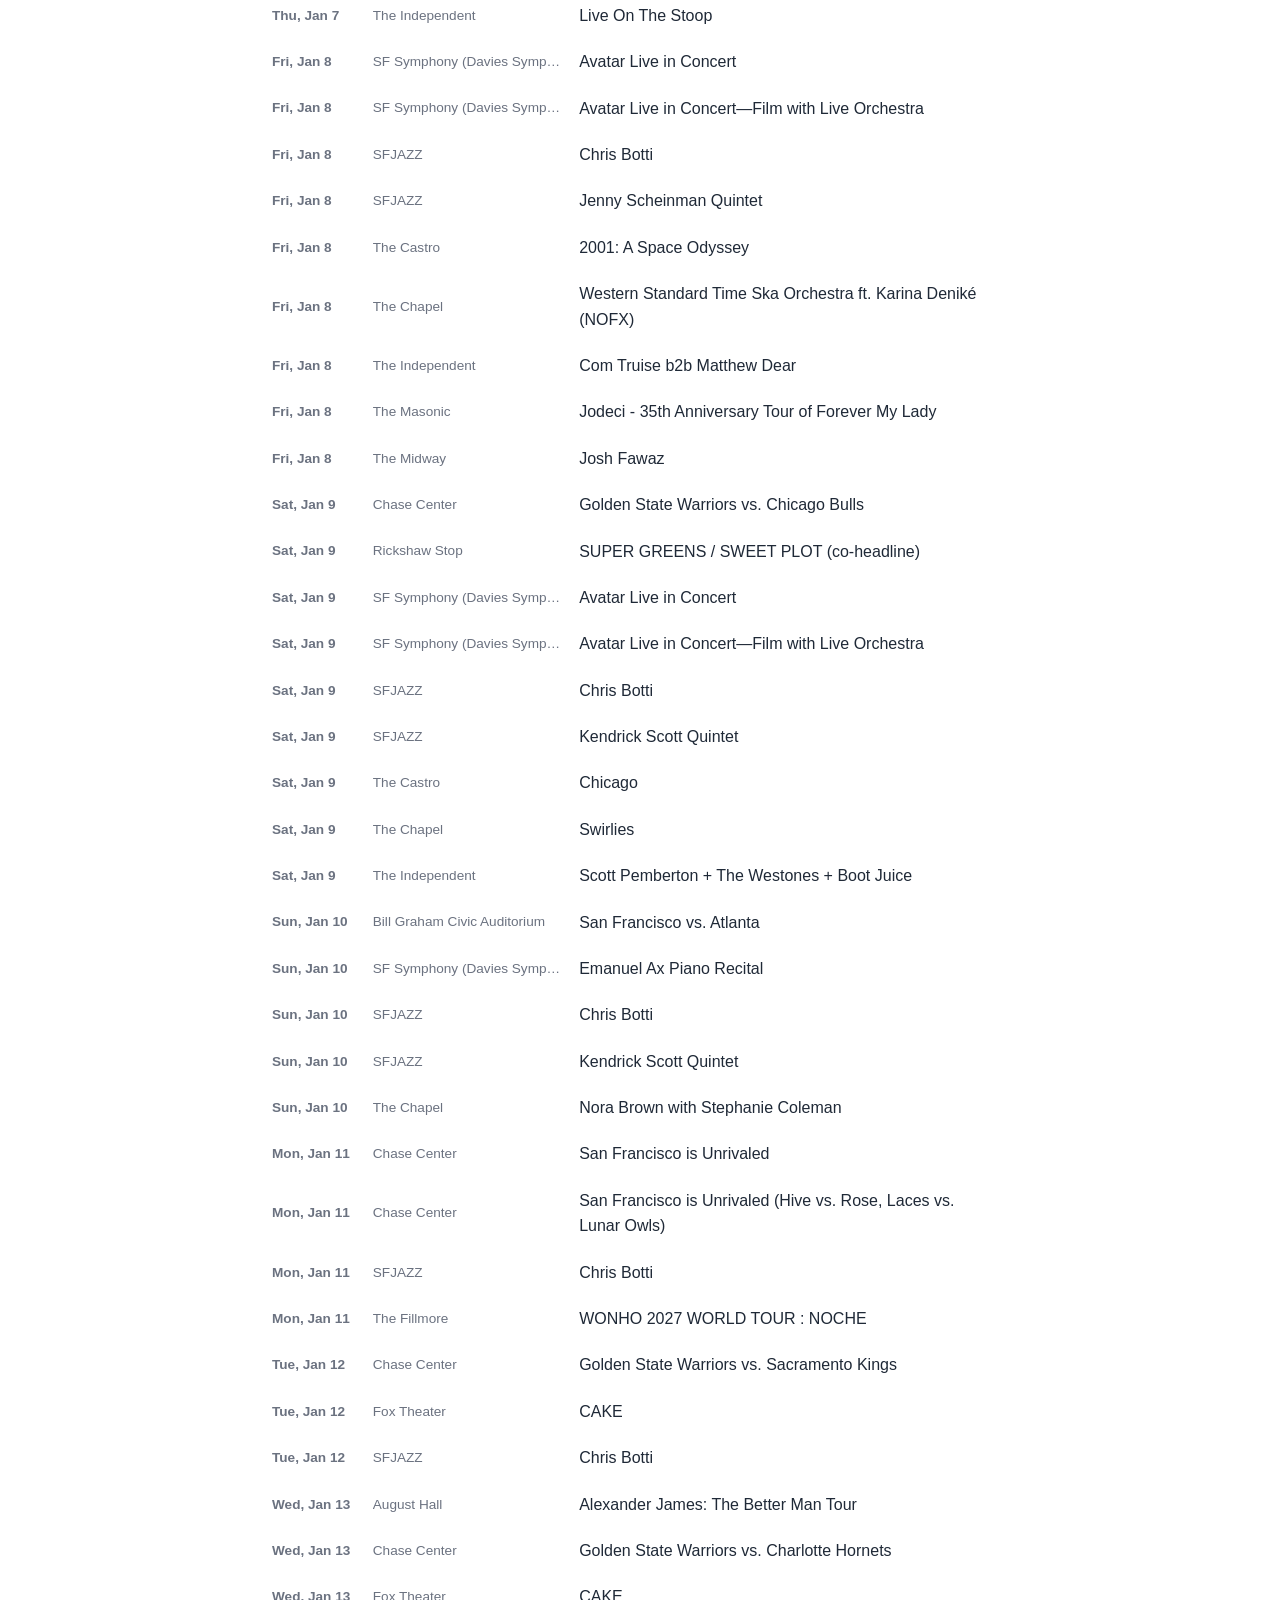
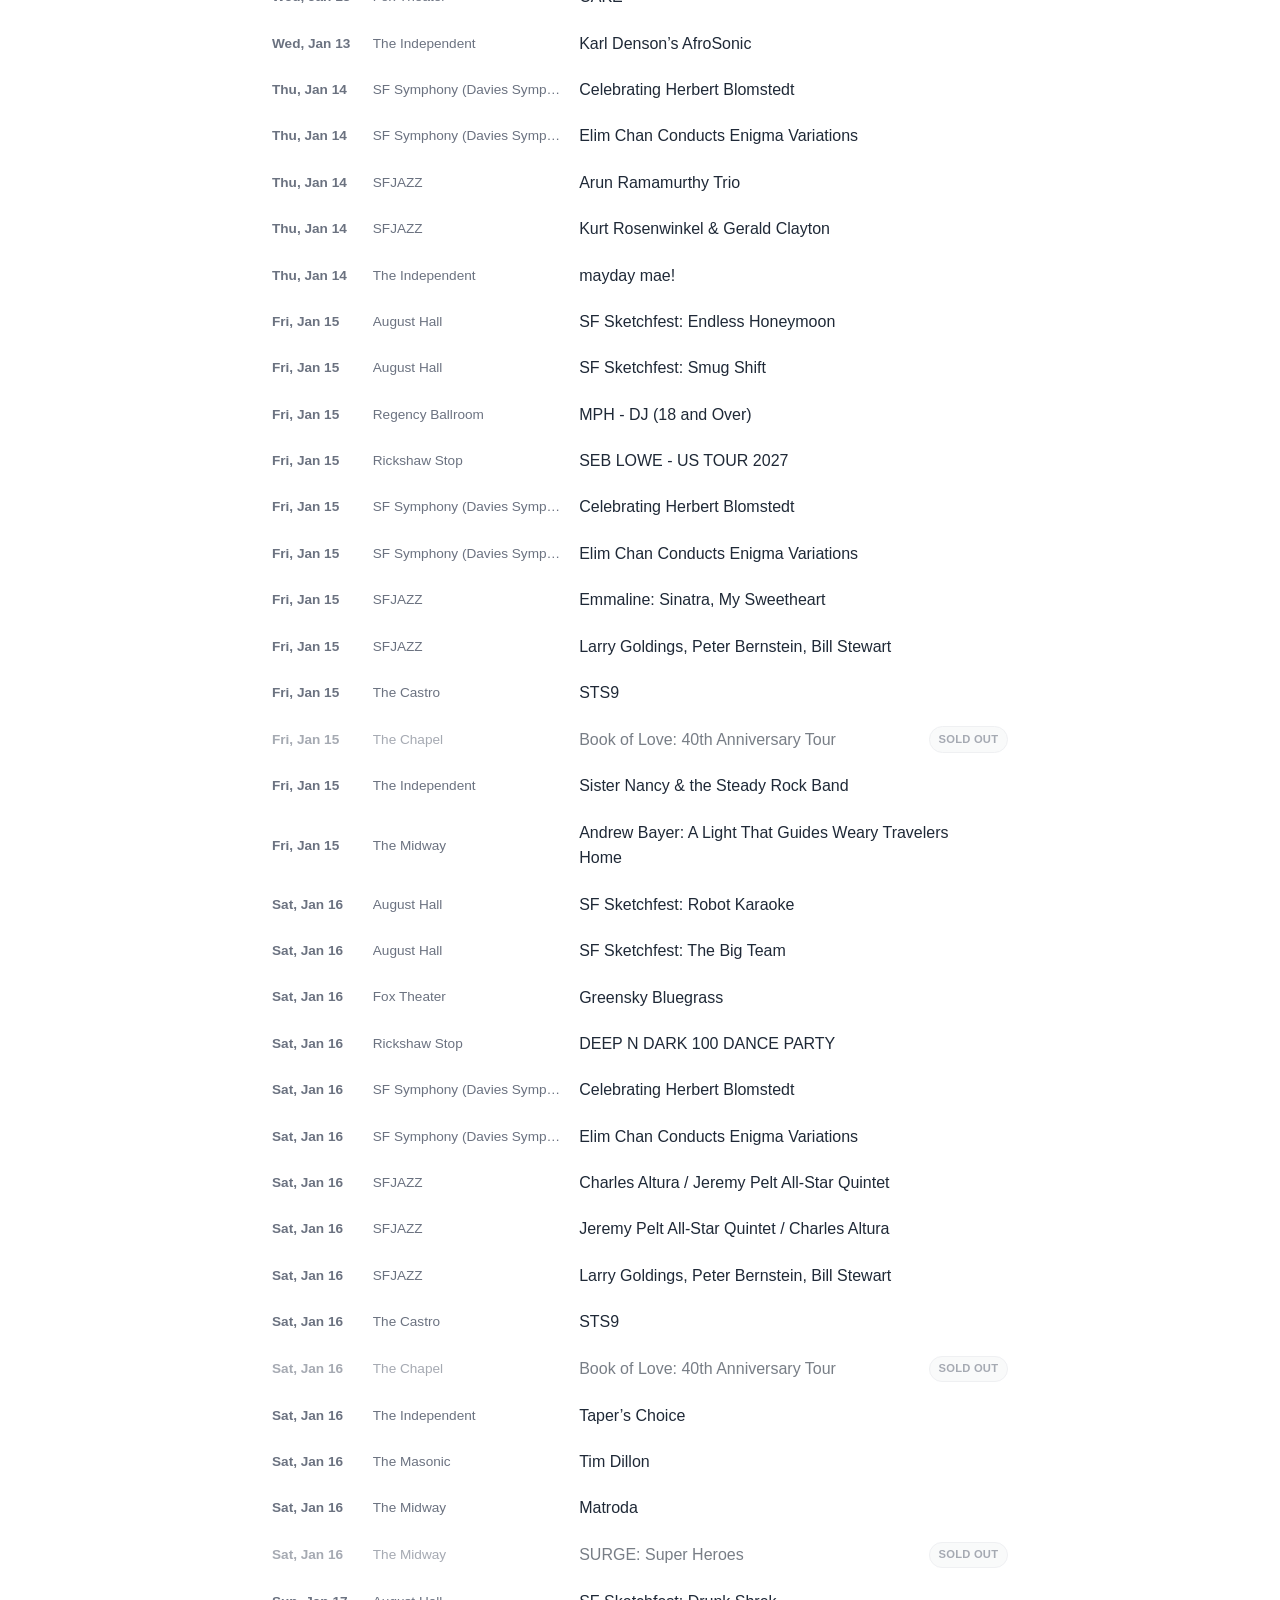
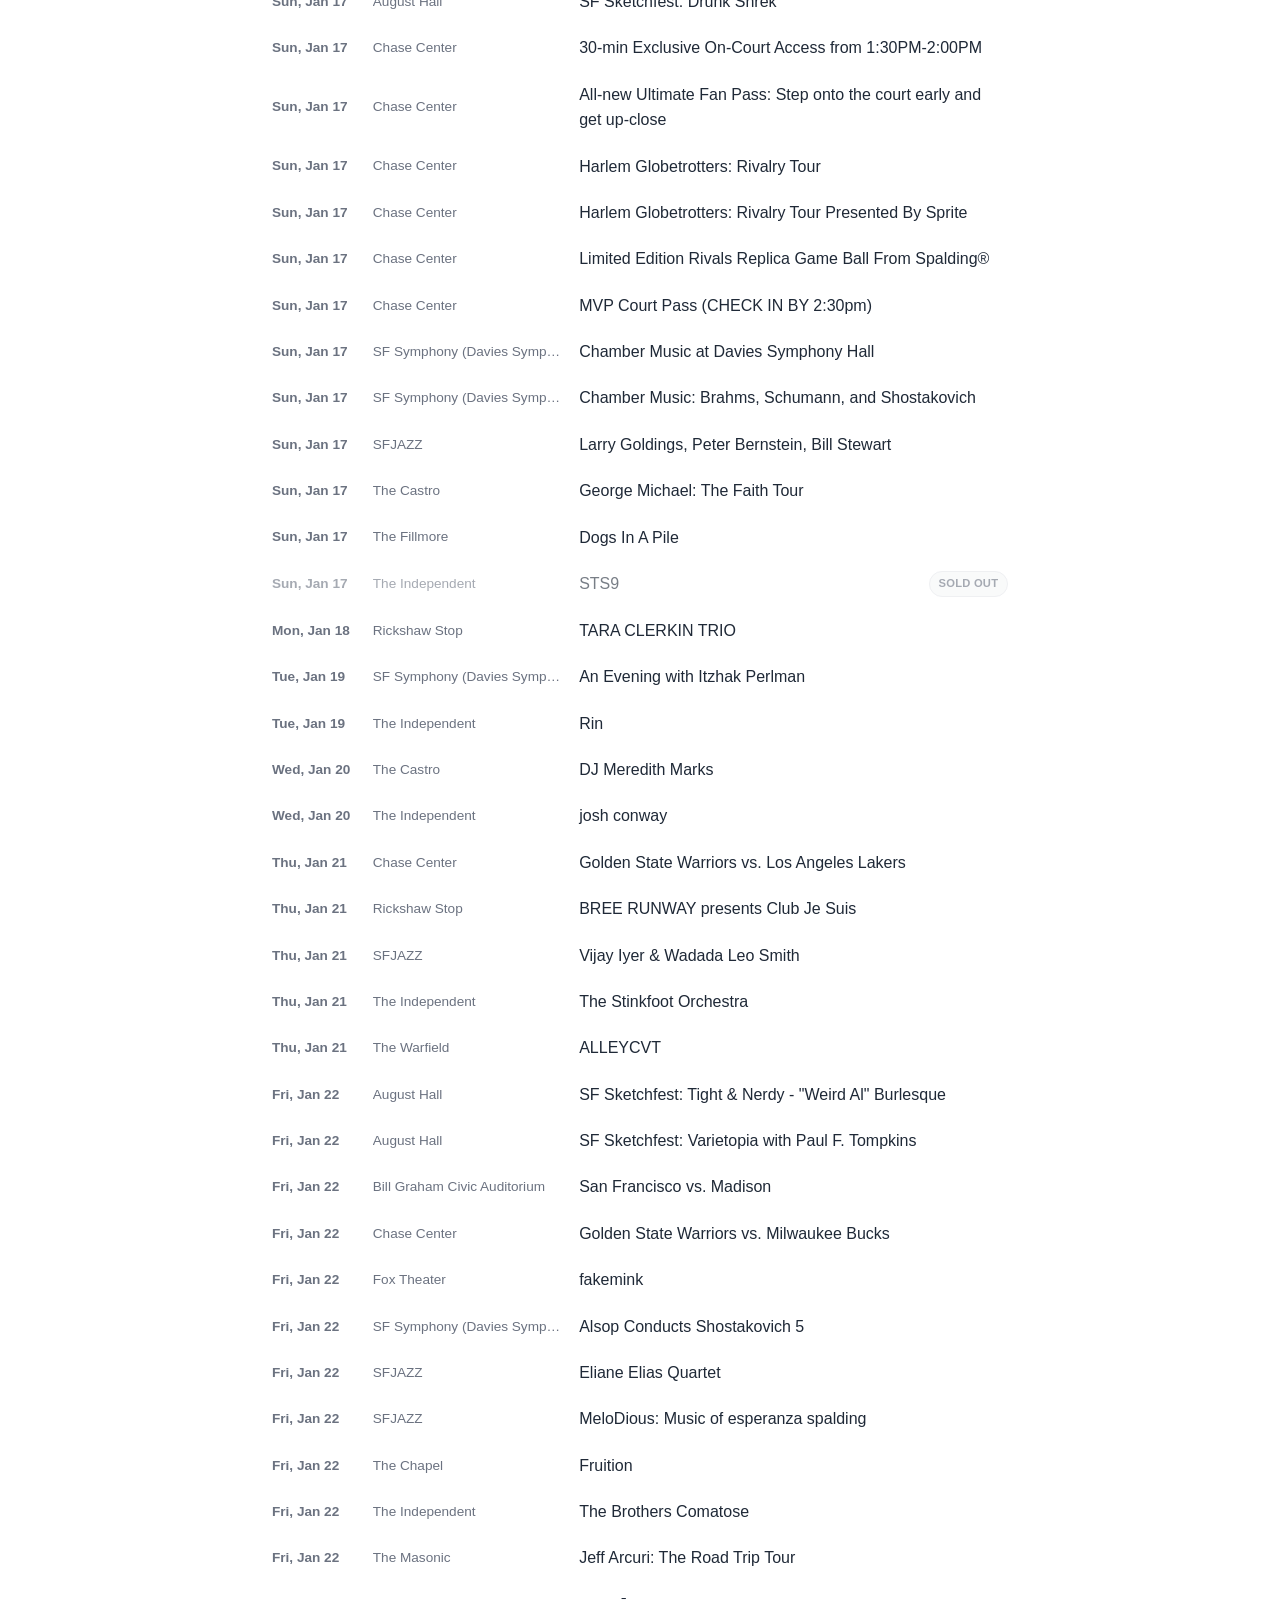
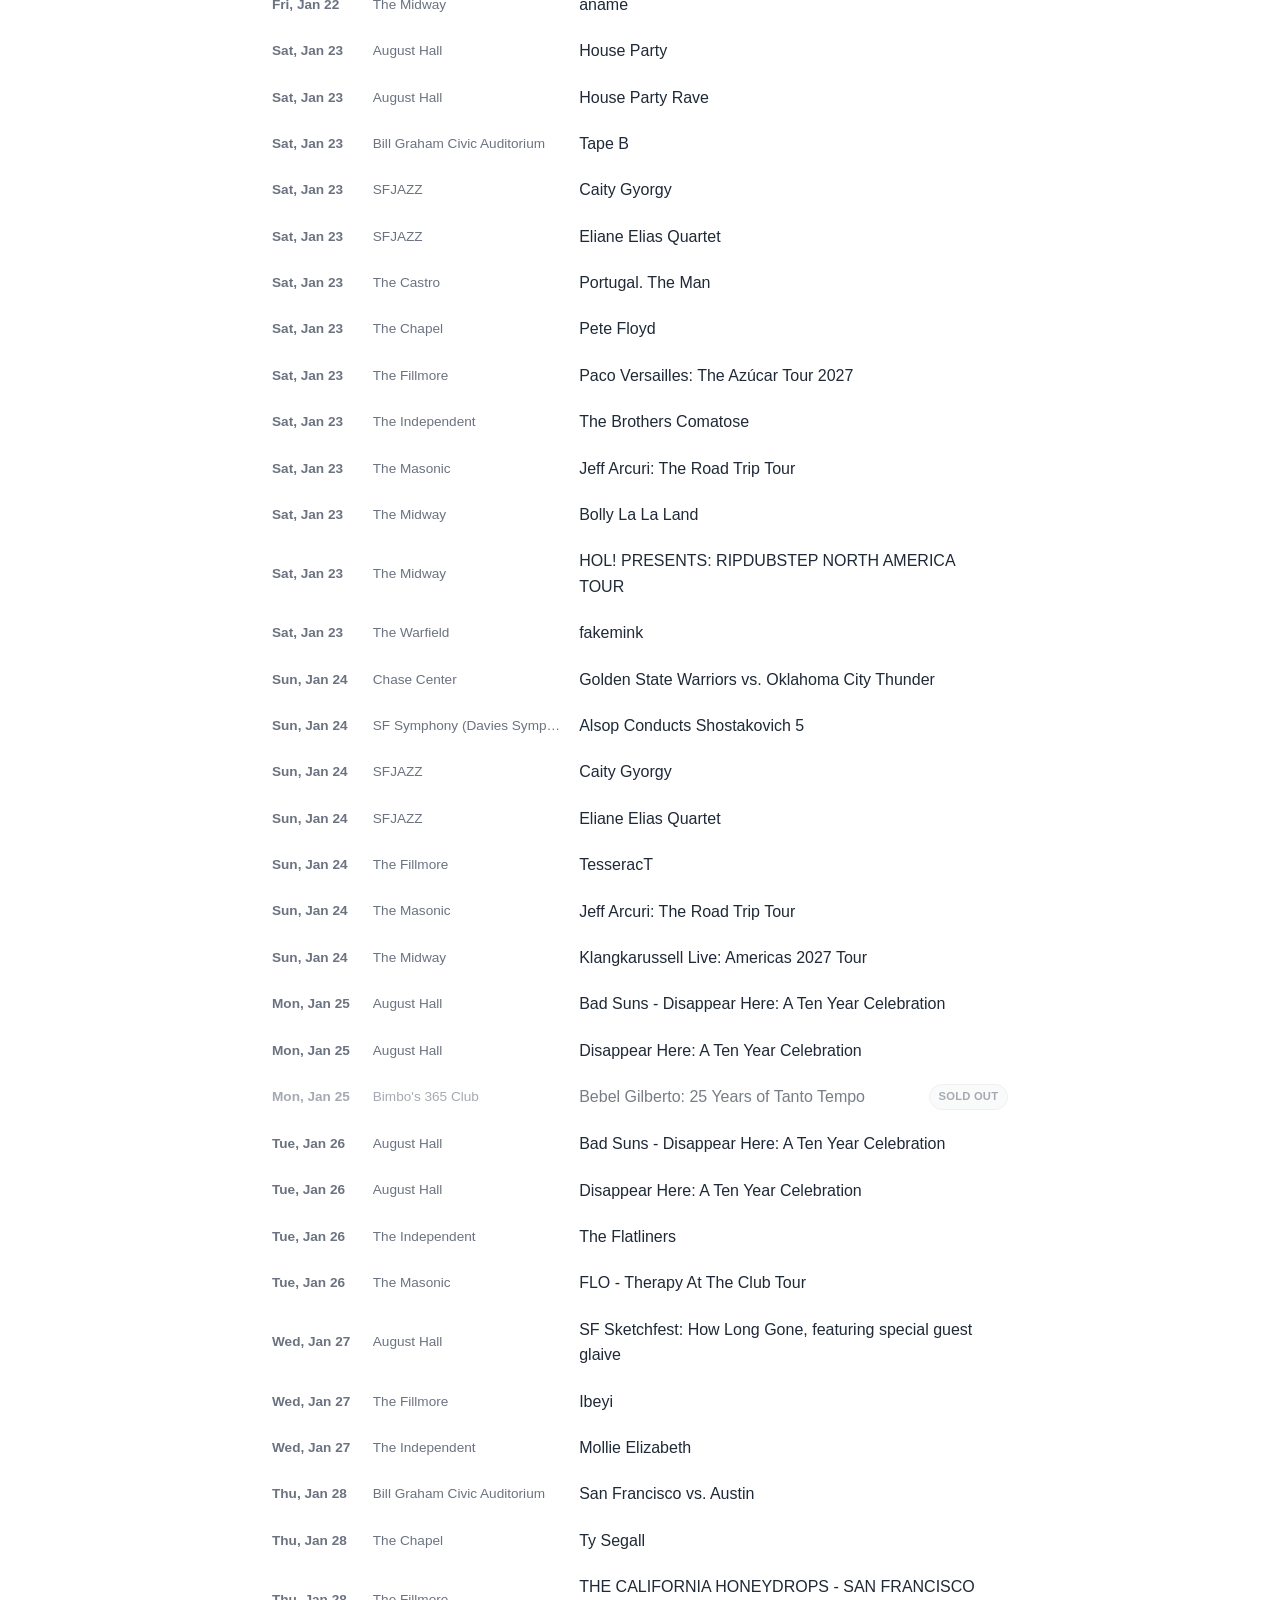
